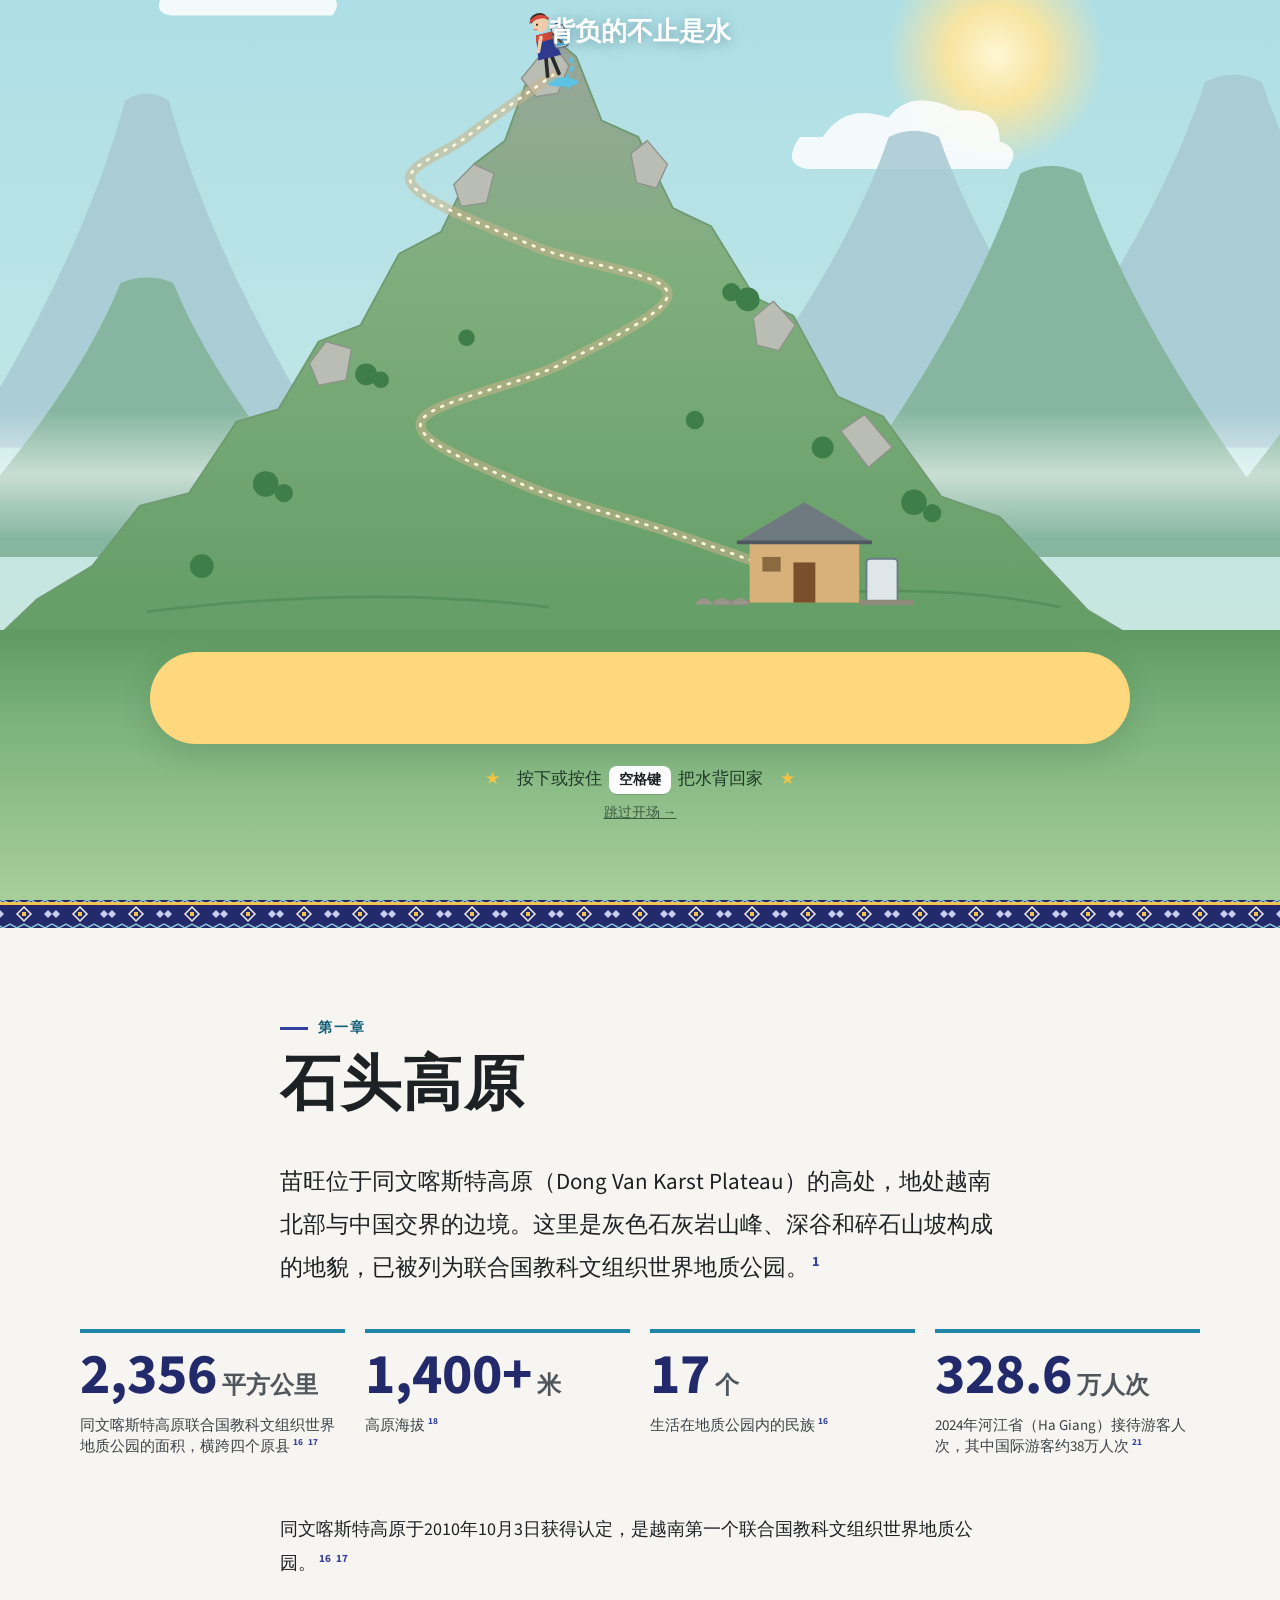
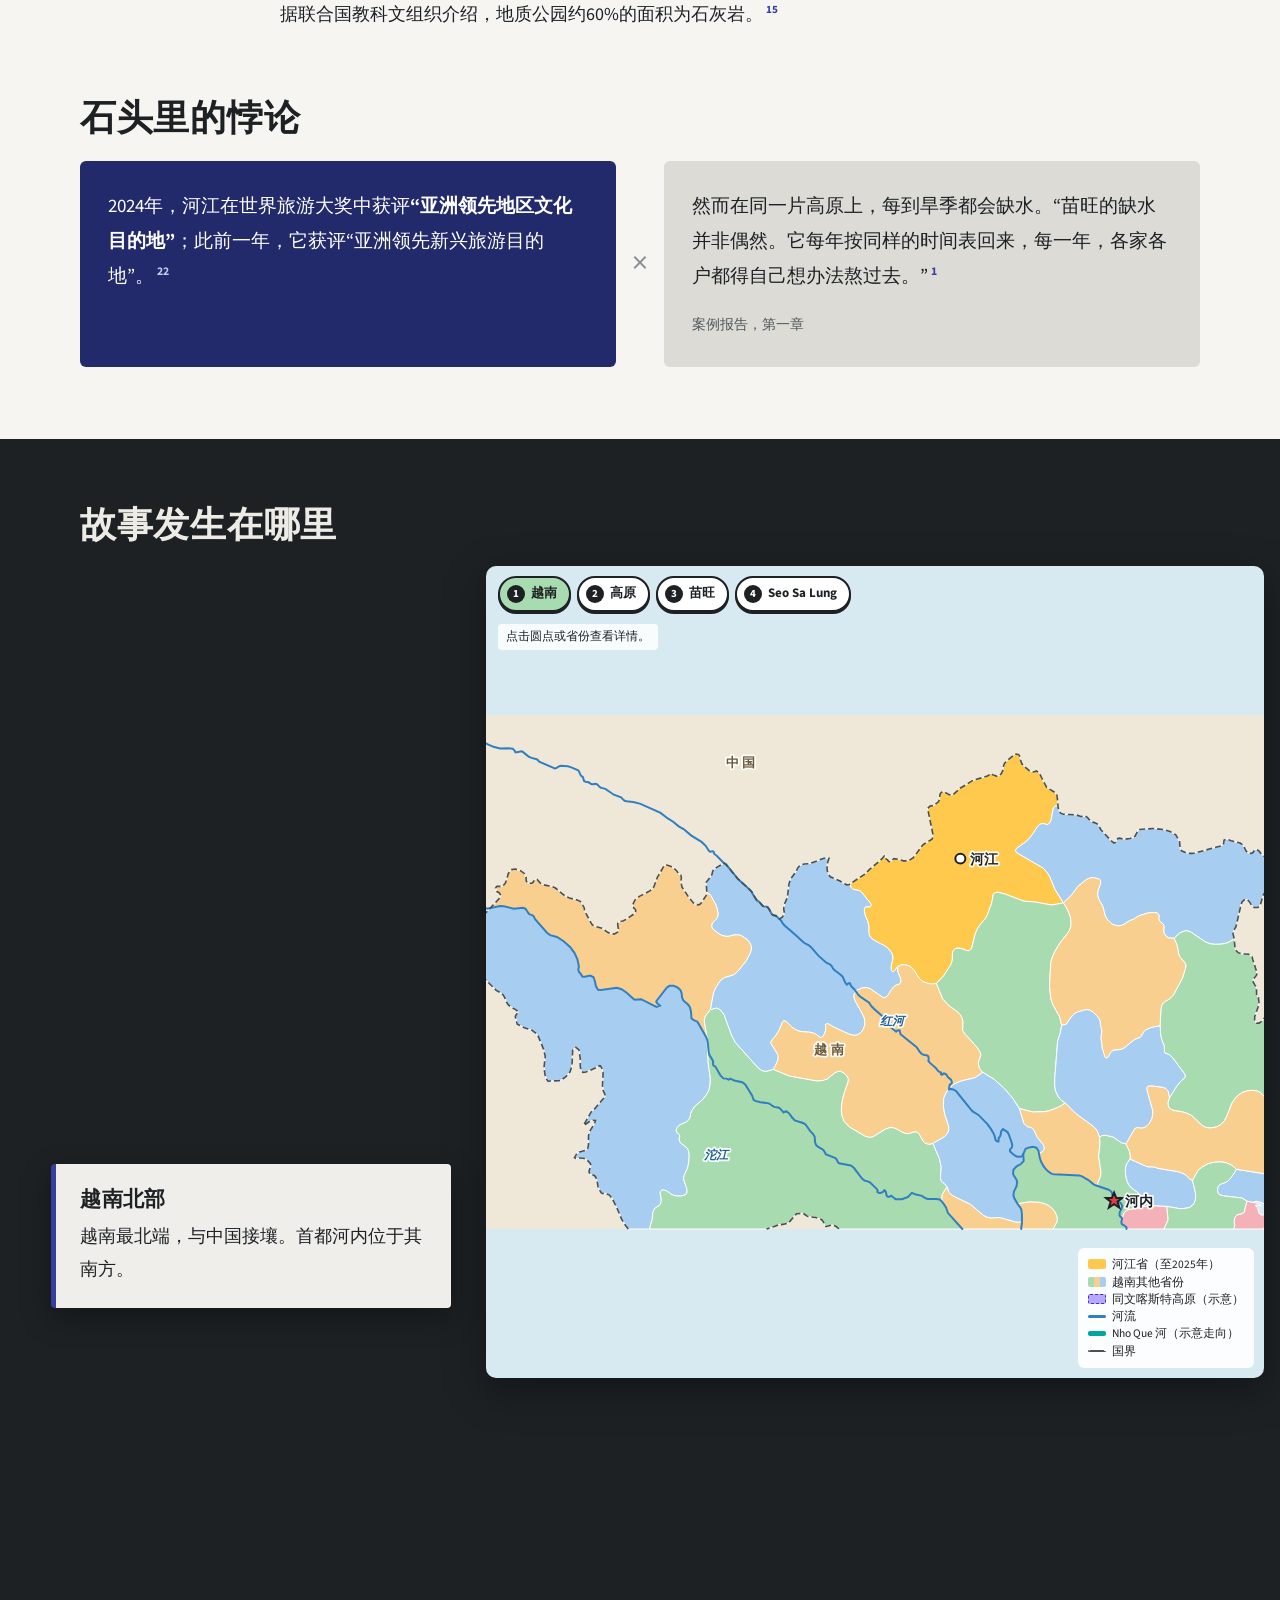
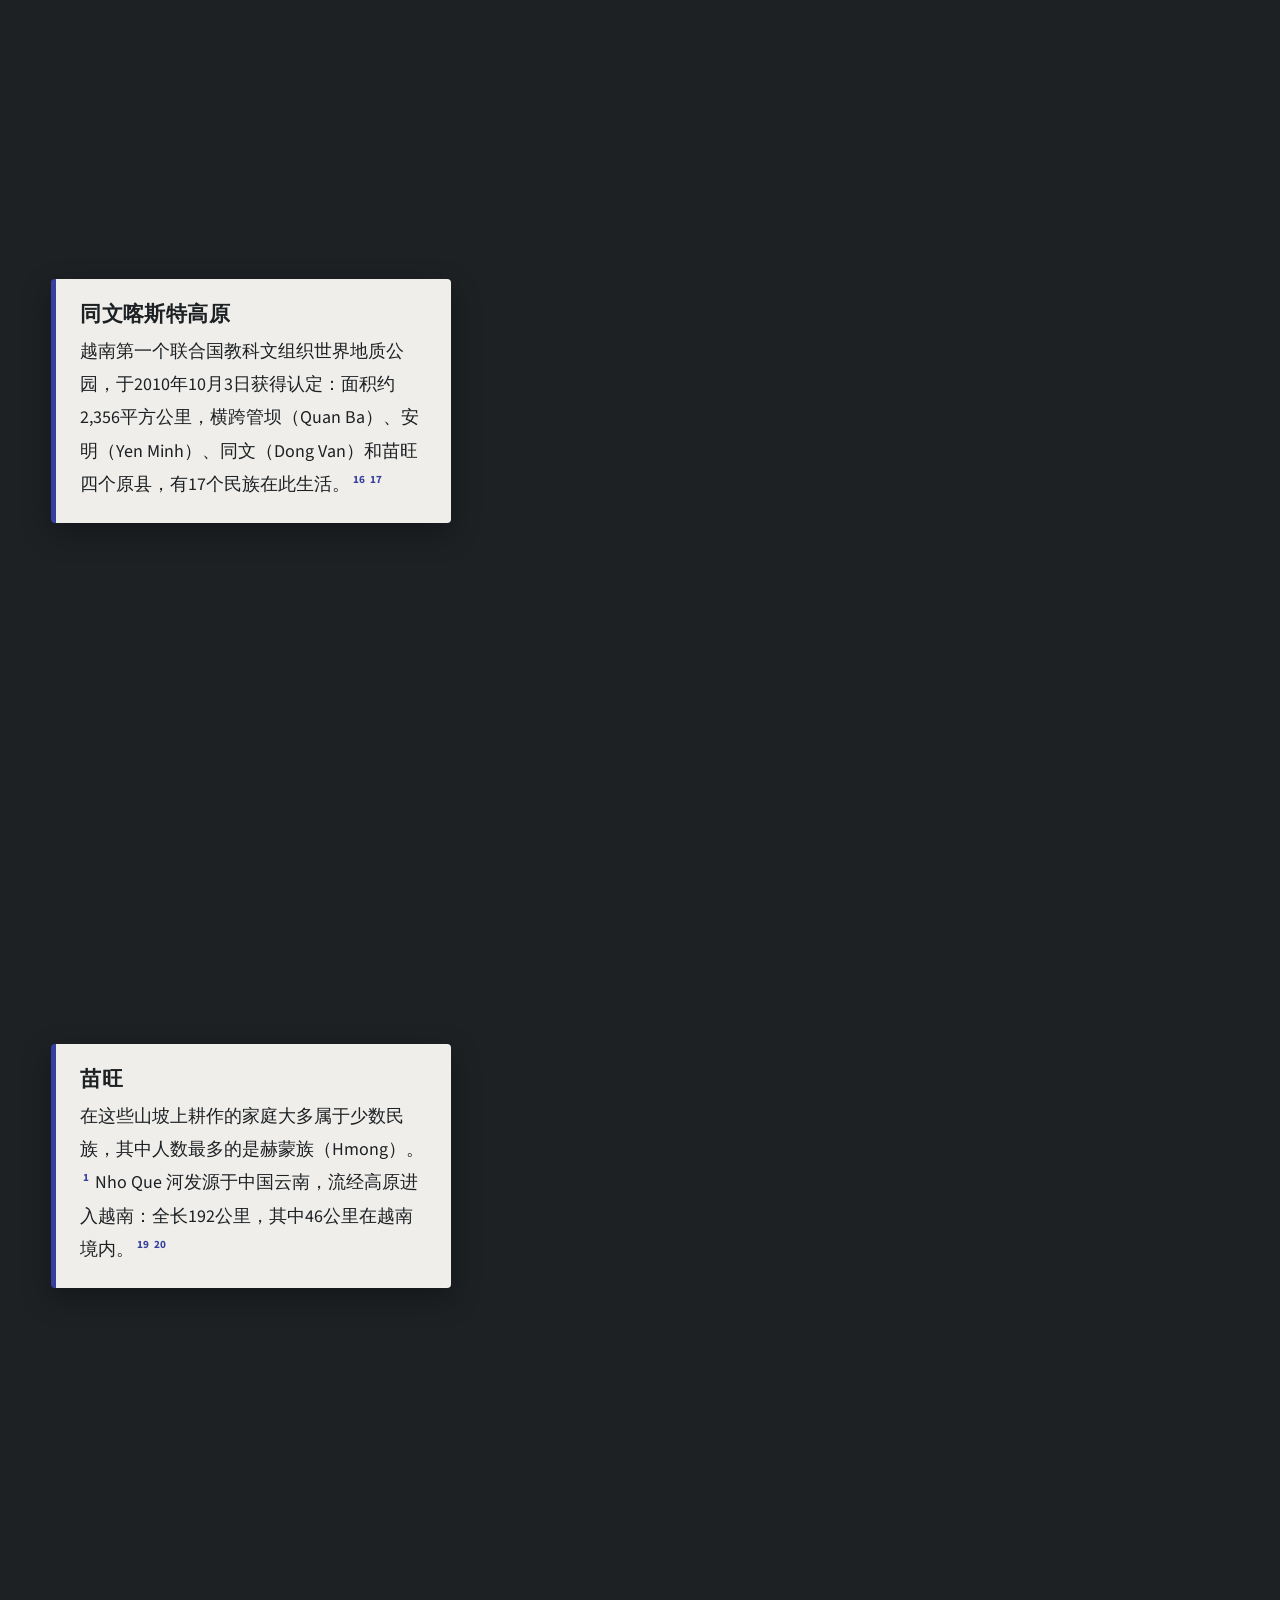
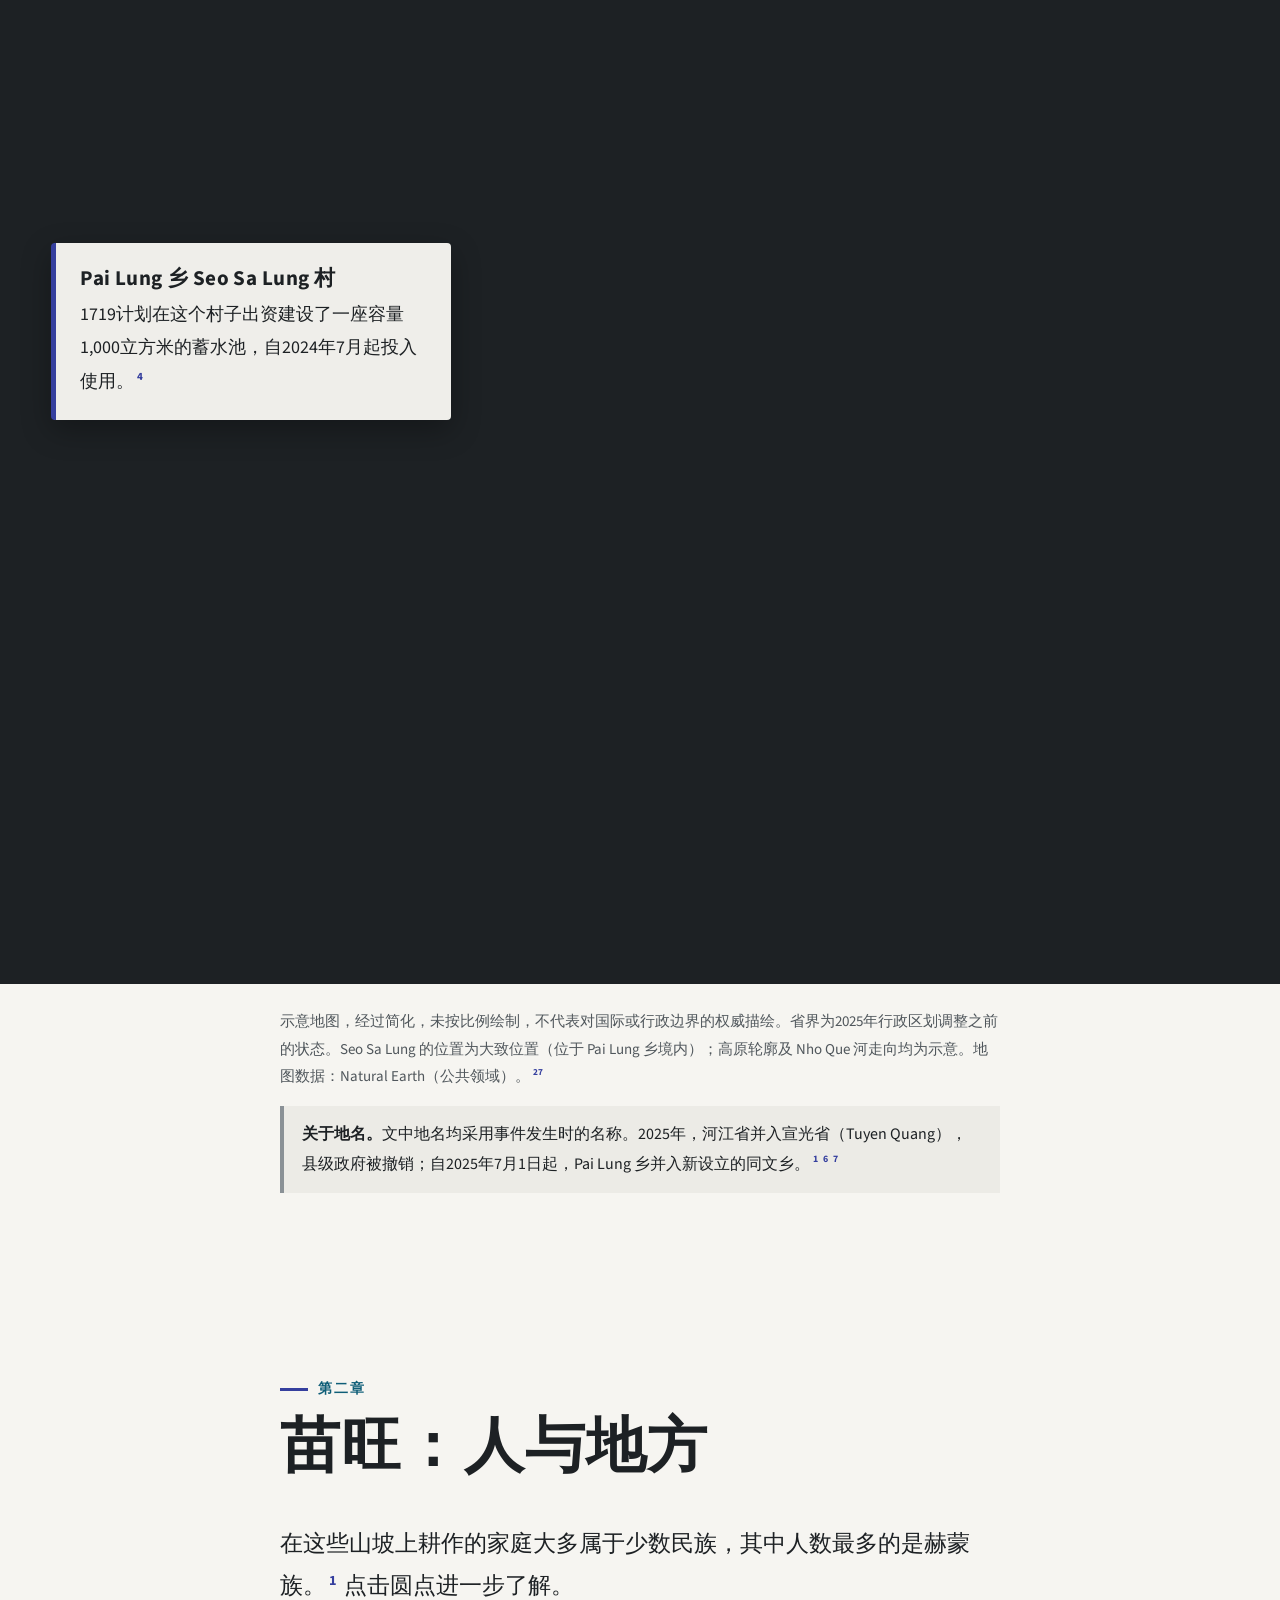
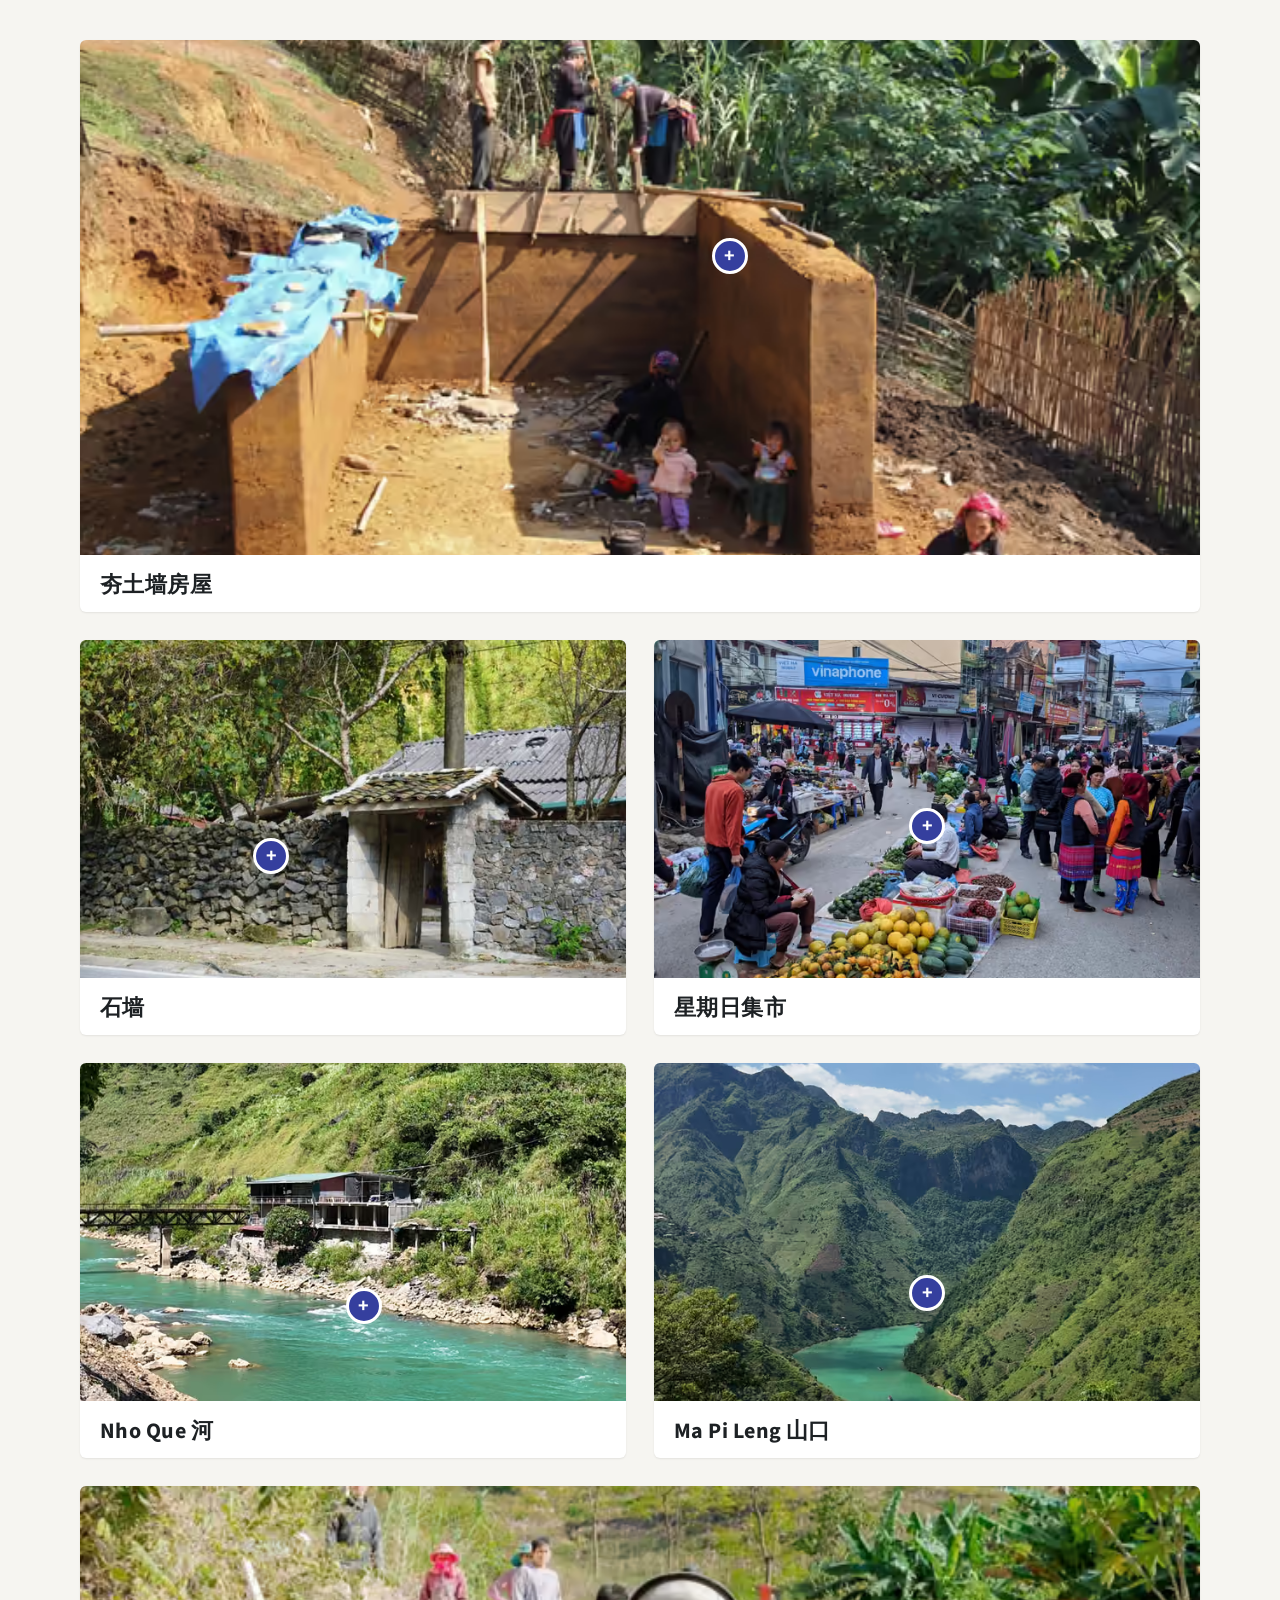
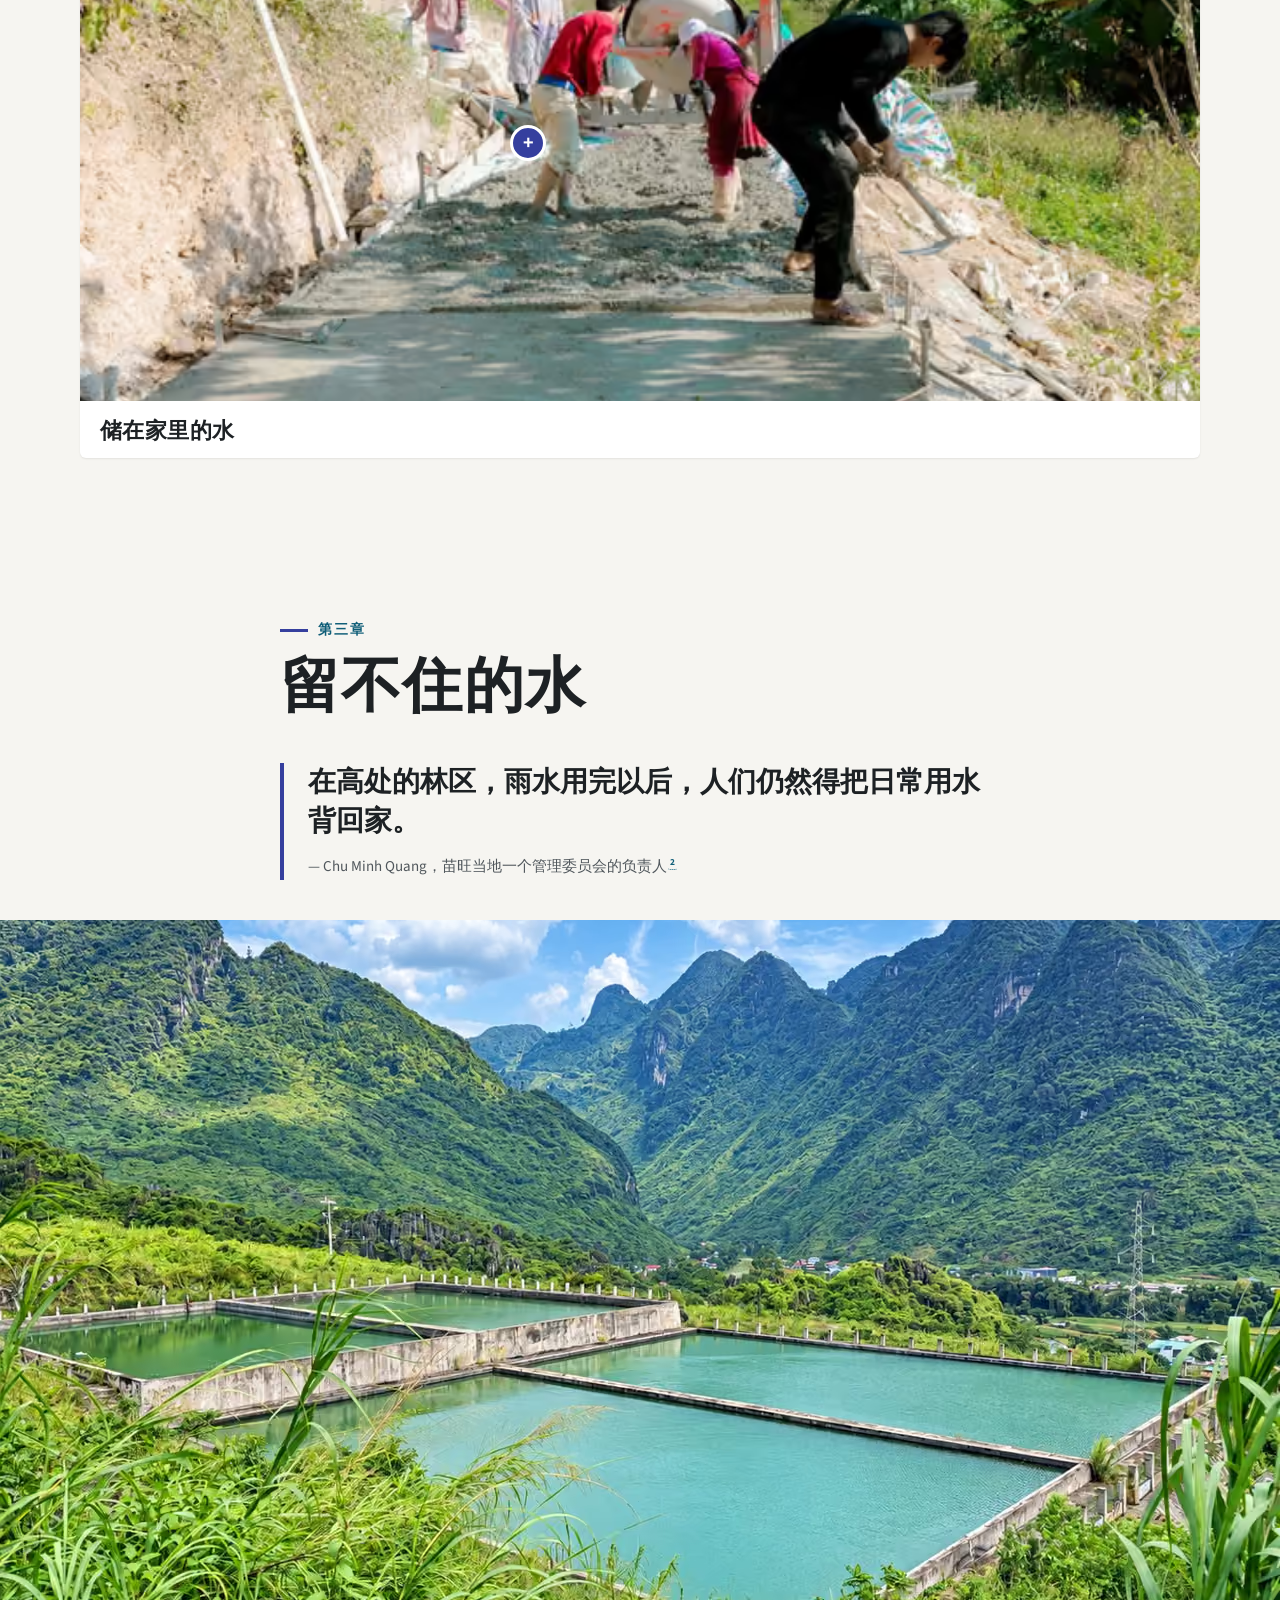
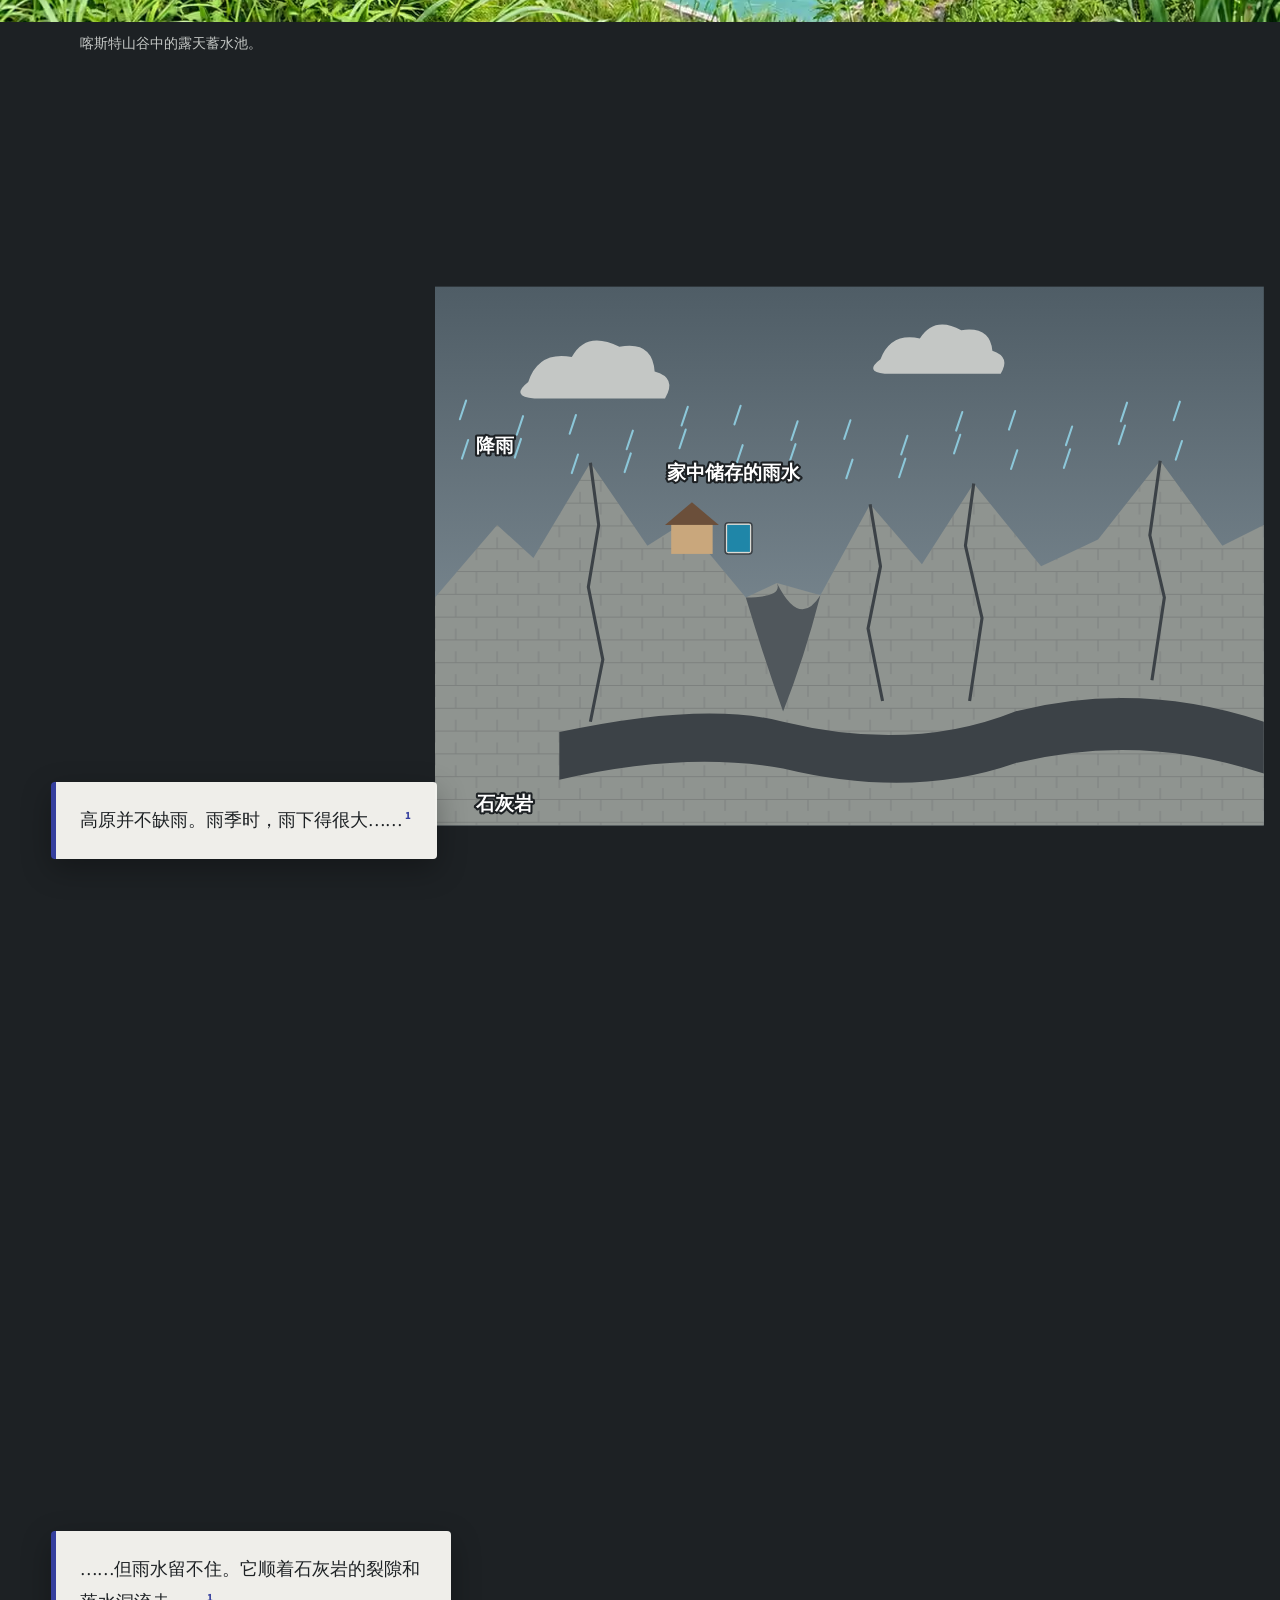
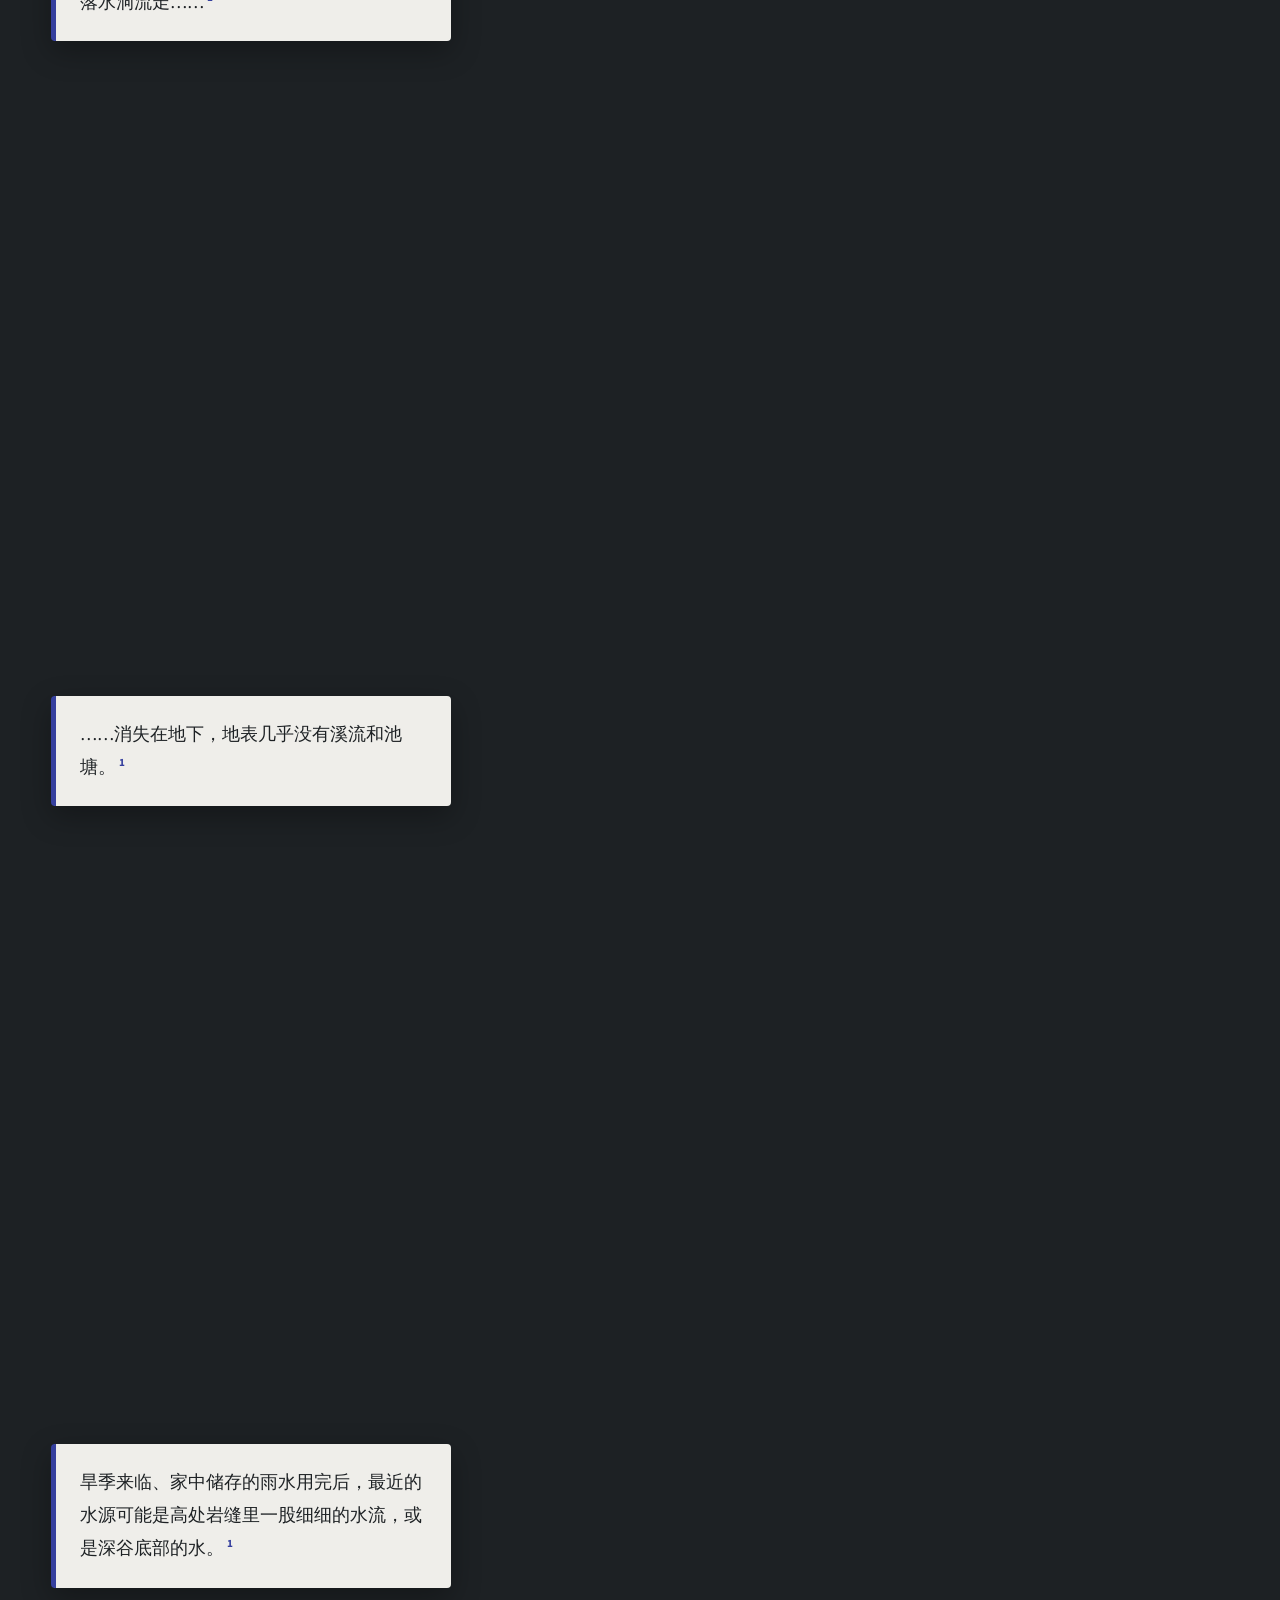
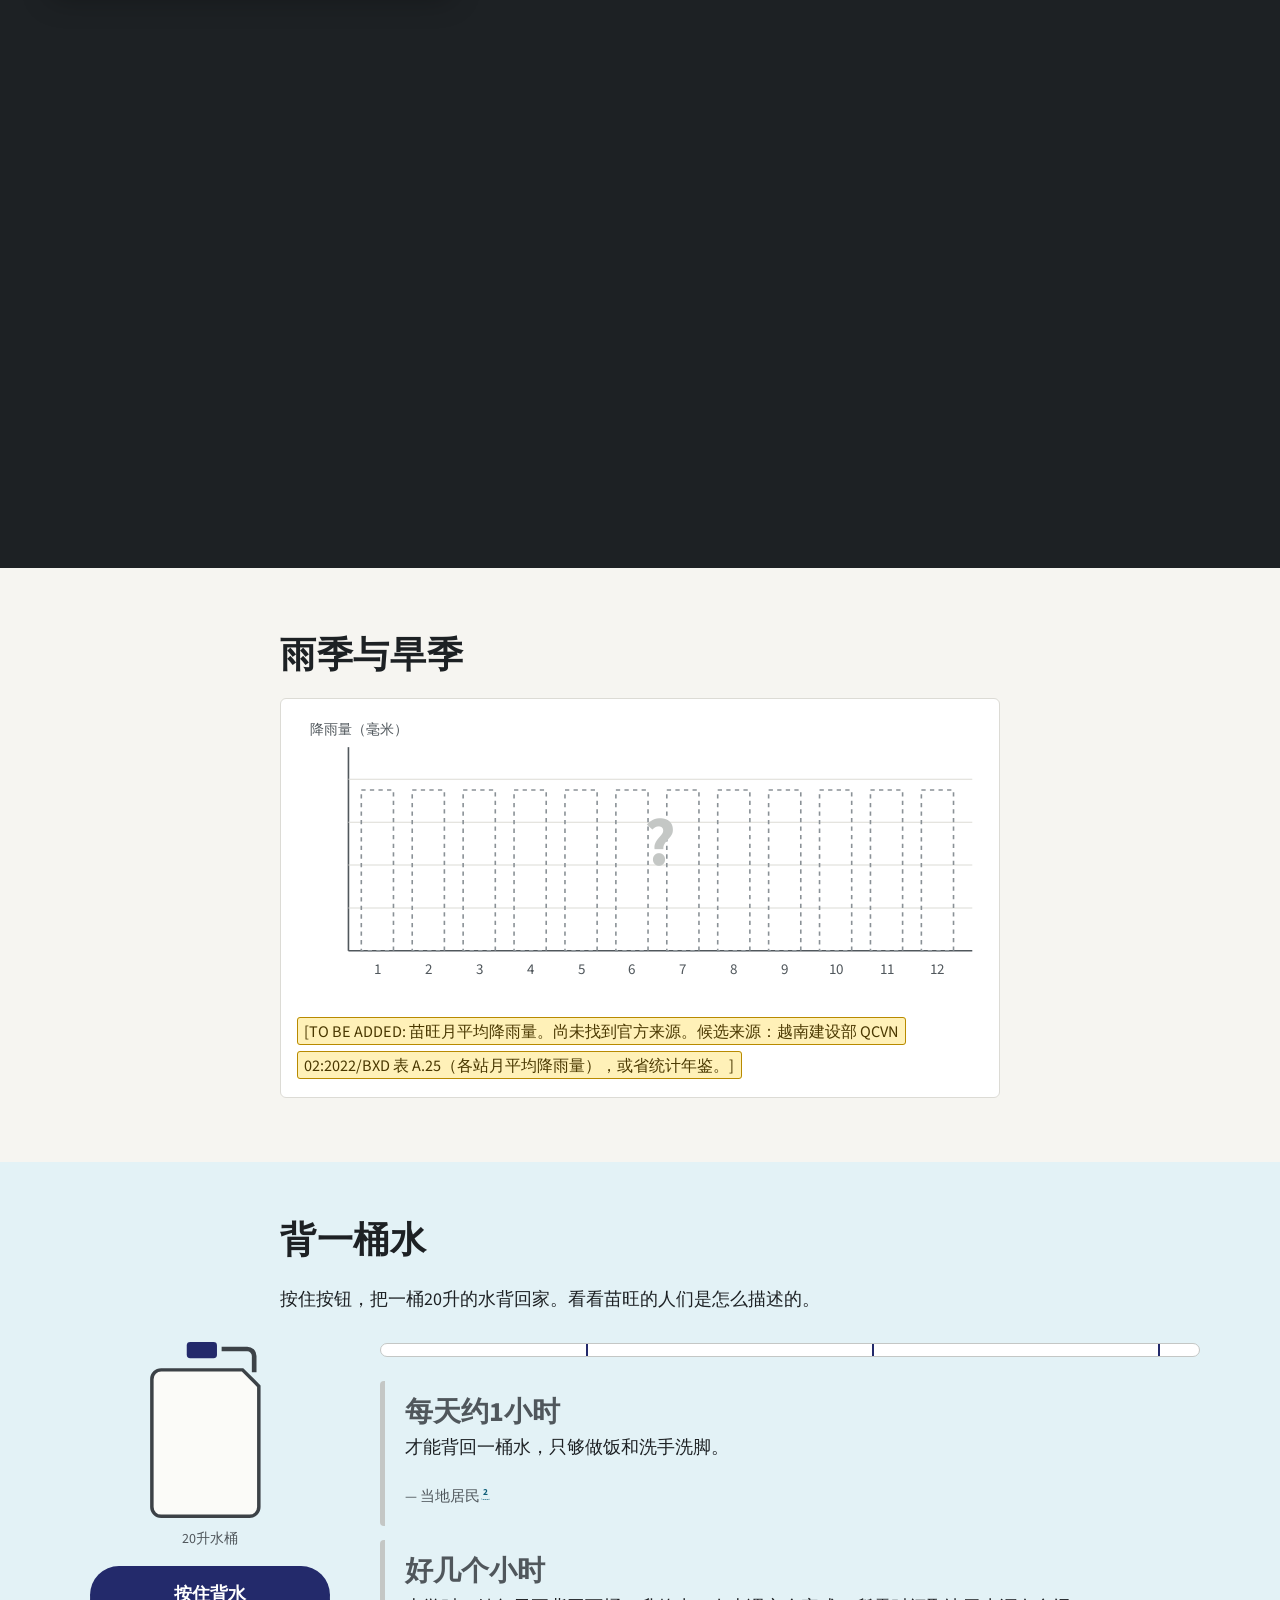
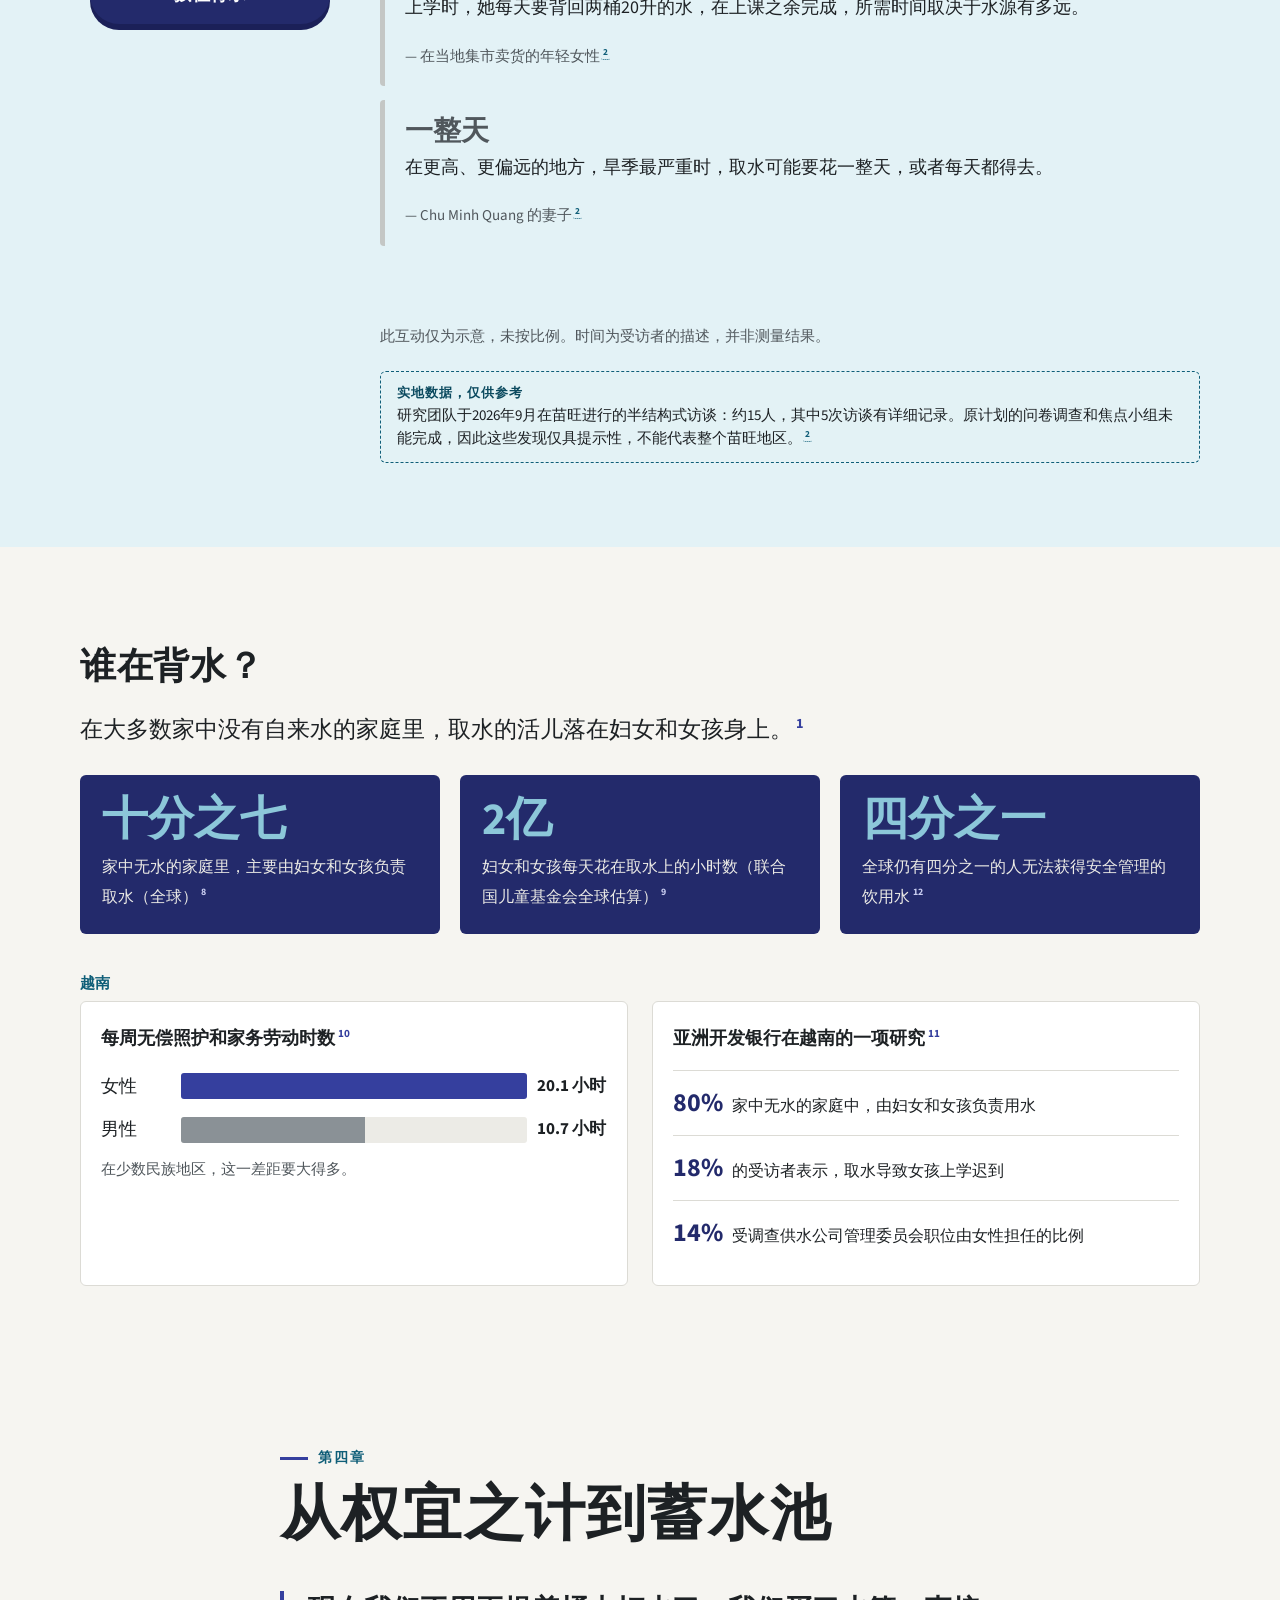
==== zh/index.html @ 1429e77d "Publish MainSTREAMing Carrying More Than Water site Co-Authored-By: Claude Opus 5.5 <noreply@anthrop" ====
<!DOCTYPE html><html lang="zh-Hans" class="no-js" data-lang="zh"> <head><meta charset="utf-8"><meta name="viewport" content="width=device-width, initial-scale=1"><meta http-equiv="X-UA-Compatible" content="IE=edge"><meta name="renderer" content="webkit"><meta name="format-detection" content="telephone=no"><title>MainSTREAMing Carrying More Than Water｜背负的不止是水</title><meta name="description" content="清华大学全球可持续发展目标案例大赛2026参赛视觉故事：越南同文喀斯特高原上的水、性别与“成功”的衡量标准。"><meta property="og:title" content="MainSTREAMing Carrying More Than Water｜背负的不止是水"><meta property="og:description" content="清华大学全球可持续发展目标案例大赛2026参赛视觉故事：越南同文喀斯特高原上的水、性别与“成功”的衡量标准。"><meta name="theme-color" content="#1d2124"><link rel="icon" href="../favicon.svg" type="image/svg+xml"><link rel="alternate" hreflang="en" href="../en/"><link rel="alternate" hreflang="zh-Hans" href="../zh/"><link rel="preload" href="../fonts/source-serif-4-latin-600-normal.woff2" as="font" type="font/woff2" crossorigin><link rel="stylesheet" href="../css/site.css"><script>document.documentElement.className = document.documentElement.className.replace('no-js', 'js');</script></head> <body>  <div class="intro" id="intro" role="dialog" aria-label="开场"> <svg class="intro-scene" id="intro-scene" viewBox="900 100 700 720" preserveAspectRatio="xMidYMid meet" aria-hidden="true"> <defs> <linearGradient id="in-sky" x1="0" y1="0" x2="0" y2="1"> <stop offset="0" stop-color="#7cc8e3"></stop><stop offset=".55" stop-color="#bfe6e6"></stop><stop offset="1" stop-color="#f6e7b8"></stop> </linearGradient> <linearGradient id="in-main" x1="0" y1="0" x2="0" y2="1"> <stop offset="0" stop-color="#9aa69c"></stop><stop offset=".35" stop-color="#7fae7d"></stop><stop offset="1" stop-color="#5f9a62"></stop> </linearGradient> <linearGradient id="in-mist" x1="0" y1="0" x2="0" y2="1"><stop offset="0" stop-color="#ffffff" stop-opacity="0"></stop><stop offset=".5" stop-color="#ffffff" stop-opacity=".55"></stop><stop offset="1" stop-color="#ffffff" stop-opacity="0"></stop></linearGradient> <radialGradient id="in-sun"><stop offset="0" stop-color="#fff7d6"></stop><stop offset=".45" stop-color="#ffe59a" stop-opacity=".9"></stop><stop offset="1" stop-color="#ffe59a" stop-opacity="0"></stop></radialGradient> </defs> <rect x="-1200" y="-1200" width="4800" height="3300" fill="url(#in-sky)"></rect> <circle cx="1690" cy="210" r="120" fill="url(#in-sun)"></circle> <g class="in-clouds"> <path class="in-cloud c1" d="M300 200 q30-45 85-25 q30-40 90-10 q55-5 55 40 q30 10 10 35 h-260 q-35-5-10-40z"></path> <path class="in-cloud c2" d="M1500 300 q25-38 72-21 q25-34 76-8 q46-4 46 34 q25 8 8 30 h-218 q-30-4-9-35z"></path> <path class="in-cloud c3" d="M800 140 q20-30 58-17 q20-27 61-7 q37-3 37 27 q20 7 7 24 h-176 q-24-3-7-27z"></path> </g> <path d="M-560 640 Q-391 475 -331.2 340 Q-300 328 -268.8 340 Q-209 475 -40 640 Z M-140 640 Q3 442 53.6 280 Q80 265.59999999999997 106.4 280 Q157 442 300 640 Z M180 640 Q336 475 391.2 340 Q420 328 448.8 340 Q504 475 660 640 Z M560 640 Q690 431 736 260 Q760 244.8 784 260 Q830 431 960 640 Z M1370 640 Q1519.5 453 1572.4 300 Q1600 286.4 1627.6 300 Q1680.5 453 1830 640 Z M1690 640 Q1859 420 1918.8 240 Q1950 224 1981.2 240 Q2041 420 2210 640 Z M2080 640 Q2223 464 2273.6 320 Q2300 307.2 2326.4 320 Q2377 464 2520 640 Z M2440 640 Q2609 442 2668.8 280 Q2700 265.59999999999997 2731.2 280 Q2791 442 2960 640 Z" fill="#a9c9d3" opacity=".85"></path> <path d="M-420 760 Q-225 562 -156 400 Q-120 385.59999999999997 -84 400 Q-15 562 180 760 Z M70 760 Q239 529 298.8 340 Q330 323.2 361.2 340 Q421 529 590 760 Z M520 760 Q676 595 731.2 460 Q760 448 788.8 460 Q844 595 1000 760 Z M1470 760 Q1652 529 1716.4 340 Q1750 323.2 1783.6 340 Q1848 529 2030 760 Z M1890 760 Q2059 573 2118.8 420 Q2150 406.4 2181.2 420 Q2241 573 2410 760 Z M2300 760 Q2495 551 2564 380 Q2600 364.8 2636 380 Q2705 551 2900 760 Z" fill="#86b6a0"></path> <rect x="-1200" y="880" width="4800" height="1400" fill="#5f9a62"></rect> <!-- main mountain with the spring near its summit --> <rect x="-1200" y="600" width="4800" height="140" fill="url(#in-mist)"></rect> <path d="M520 920 L640 806 L700 770 L752 704 L806 690 L858 612 L904 598 L948 524 L994 506 L1036 428 L1082 404 L1118 330 L1152 304 L1182 222 L1206 192 L1230 212 L1258 282 L1298 300 L1336 378 L1378 398 L1426 476 L1468 496 L1516 584 L1566 606 L1630 694 L1694 716 L1790 818 L1960 920 Z" fill="url(#in-main)" stroke="#6f9a72" stroke-width="2" stroke-linejoin="round"></path> <g class="in-outcrops"> <path d="M1170 236 L1188 214 L1206 200 L1222 222 L1210 252 L1186 256 Z"></path> <path d="M1096 352 L1118 330 L1140 340 L1132 372 L1104 376 Z"></path> <path d="M1290 318 L1308 304 L1330 330 L1318 356 L1296 350 Z"></path> <path d="M938 548 L956 524 L984 532 L978 566 L948 572 Z"></path> <path d="M1424 498 L1446 480 L1470 506 L1452 534 L1428 528 Z"></path> <path d="M1520 622 L1546 604 L1576 640 L1550 662 Z"></path> </g> <g class="in-trees"> <circle cx="1000" cy="560" r="12"></circle><circle cx="1016" cy="566" r="9"></circle><circle cx="1400" cy="470" r="10"></circle><circle cx="1418" cy="478" r="13"></circle> <circle cx="890" cy="680" r="14"></circle><circle cx="910" cy="690" r="10"></circle><circle cx="1500" cy="640" r="12"></circle><circle cx="1600" cy="700" r="14"></circle> <circle cx="1620" cy="712" r="10"></circle><circle cx="820" cy="770" r="13"></circle><circle cx="1110" cy="520" r="9"></circle><circle cx="1360" cy="610" r="10"></circle> </g> <!-- terraces and stone walls --> <path d="M760 820 Q1000 790 1200 815 M820 860 Q1060 830 1290 852 M1500 800 Q1640 790 1760 815" class="in-terrace"></path> <!-- spring --> <path class="in-spring" d="M1224 214 q4 10 -2 18 q-5 7 0 14"></path> <ellipse cx="1214" cy="240" rx="18" ry="5" fill="#5cc3e6"></ellipse> <!-- trail --> <path d="M1205 232 C1189.2 243.3 1135.8 280.0 1110 300 C1084.2 320.0 1037.5 332.0 1050 352 C1062.5 372.0 1138.3 400.3 1185 420 C1231.7 439.7 1325.0 448.7 1330 470 C1335.0 491.3 1260.0 524.3 1215 548 C1170.0 571.7 1067.5 590.0 1060 612 C1052.5 634.0 1125.0 660.0 1170 680 C1215.0 700.0 1285.0 717.0 1330 732 C1375.0 747.0 1421.7 763.7 1440 770" class="in-trail-bed"></path> <path d="M1205 232 C1189.2 243.3 1135.8 280.0 1110 300 C1084.2 320.0 1037.5 332.0 1050 352 C1062.5 372.0 1138.3 400.3 1185 420 C1231.7 439.7 1325.0 448.7 1330 470 C1335.0 491.3 1260.0 524.3 1215 548 C1170.0 571.7 1067.5 590.0 1060 612 C1052.5 634.0 1125.0 660.0 1170 680 C1215.0 700.0 1285.0 717.0 1330 732 C1375.0 747.0 1421.7 763.7 1440 770" class="in-trail" id="intro-trail"></path> <path d="M1205 232 C1189.2 243.3 1135.8 280.0 1110 300 C1084.2 320.0 1037.5 332.0 1050 352 C1062.5 372.0 1138.3 400.3 1185 420 C1231.7 439.7 1325.0 448.7 1330 470 C1335.0 491.3 1260.0 524.3 1215 548 C1170.0 571.7 1067.5 590.0 1060 612 C1052.5 634.0 1125.0 660.0 1170 680 C1215.0 700.0 1285.0 717.0 1330 732 C1375.0 747.0 1421.7 763.7 1440 770" class="in-trail-done" id="intro-trail-done"></path> <!-- house: rammed-earth walls, tiled roof, rain tank --> <g transform="translate(1420 700)"> <rect x="0" y="40" width="120" height="70" fill="#d7b07a"></rect> <path d="M-14 44 L60 0 L134 44 Z" fill="#6f7a80"></path> <path d="M-14 44 L134 44" stroke="#4f585e" stroke-width="4"></path> <rect x="48" y="66" width="24" height="44" fill="#7a4f2b"></rect> <rect class="in-window" x="14" y="60" width="20" height="16" fill="#8a6a3e"></rect> <rect x="128" y="62" width="34" height="48" rx="4" fill="#dfe6ea" stroke="#6c7a86" stroke-width="2"></rect> <rect class="in-tank-water" x="131" y="106" width="28" height="0" fill="#3aa3d6"></rect> <path d="M-40 110 h40 M120 110 h60" stroke="#8f8a7a" stroke-width="6"></path> <path d="M-60 112 q10-14 20 0 q10-14 20 0 q10-14 20 0" fill="#9a958a"></path> </g> <!-- the walker --> <g id="intro-walker" class="in-walker"> <g class="in-flip"><g class="in-body"> <path class="w-leg wl1" d="M-4 -26 L-8 0"></path> <path class="w-leg wl2" d="M4 -26 L8 0"></path> <path d="M-12 -58 h22 l5 34 h-32 z" fill="#2f3b8f"></path> <path d="M-12 -58 h22 l2 10 h-26 z" fill="#d9483b"></path> <rect x="-30" y="-64" width="18" height="30" rx="4" fill="#eef2f4" stroke="#6c7a86" stroke-width="2"></rect> <rect x="-26" y="-68" width="7" height="5" rx="1" fill="#353f9e"></rect> <path class="w-water" d="M-28 -50 h14 v14 h-14 z" fill="#3aa3d6" opacity=".8"></path> <path d="M-12 -56 L-22 -40" stroke="#7b4a26" stroke-width="3"></path> <path class="w-arm" d="M4 -54 L12 -36"></path> <circle cx="0" cy="-72" r="11" fill="#f2cfae"></circle> <path d="M-12 -74 q2 -14 14 -13 q12 1 11 12 q-6 -5 -13 -5 q-7 0 -12 6z" fill="#3b2a24"></path> <path d="M-13 -78 q12 -12 26 -2 l2 4 q-14 -6 -28 0z" fill="#d9483b"></path> <circle cx="5" cy="-72" r="1.5" fill="#2a2a2a"></circle> <path d="M6 -66 q3 1 5 -1" stroke="#c4705a" stroke-width="1.4" fill="none"></path> </g></g> </g> </svg> <p class="intro-logo">背负的不止是水</p> <div class="intro-ui"> <div class="intro-bar" id="intro-bar"> <p class="intro-quote" lang="zh-Hans"> <span class="iq">缺</span><span class="iq">水</span><span class="iq">从</span><span class="iq">来</span><span class="iq">不</span><span class="iq">只</span><span class="iq">是</span><span class="iq hl">没</span><span class="iq hl">有</span><span class="iq hl">水</span><span class="iq">。</span><span class="iq">它</span><span class="iq">还</span><span class="iq">关</span><span class="iq">乎</span><span class="iq hl">谁</span><span class="iq hl">去</span><span class="iq hl">取</span><span class="iq hl">水</span><span class="iq">、</span><span class="iq">储</span><span class="iq">存</span><span class="iq">多</span><span class="iq">少</span><span class="iq">，</span><span class="iq">以</span><span class="iq">及</span><span class="iq">水</span><span class="iq">不</span><span class="iq">够</span><span class="iq">时</span><span class="iq hl">先</span><span class="iq hl">用</span><span class="iq hl">在</span><span class="iq hl">哪</span><span class="iq hl">里</span><span class="iq">。</span> </p> <span class="intro-src">— 改写自案例报告</span> </div> <p class="intro-hint" id="intro-hint"> <span class="hs">★</span> <span class="kb-only st-hold">按下或按住 <kbd>空格键</kbd> 把水背回家</span> <span class="kb-only st-ready">你已经准备好了：按下 <kbd>空格键</kbd> 进入</span> <span class="touch-only st-hold">点按或按住屏幕任意位置，把水背回家</span> <span class="touch-only st-ready">你已经准备好了：点按进入</span> <span class="hs">★</span> </p> <button type="button" class="intro-skip" id="intro-skip">跳过开场 →</button> </div> </div> <a class="skip" href="#main">跳到正文</a> <header class="site-header" id="top"> <a class="brand" href="#plateau">MainSTREAMing Carrying More Than Water</a> <nav class="progress-nav" aria-label="章节"> <ol> <li><a href="#plateau" data-nav="plateau"><span class="n">1</span><span class="l">高原</span></a></li><li><a href="#village" data-nav="village"><span class="n">2</span><span class="l">村庄</span></a></li><li><a href="#water" data-nav="water"><span class="n">3</span><span class="l">水</span></a></li><li><a href="#reservoir" data-nav="reservoir"><span class="n">4</span><span class="l">蓄水池</span></a></li><li><a href="#question" data-nav="question"><span class="n">5</span><span class="l">问题</span></a></li> </ol> </nav> <a class="lang-switch" id="lang-switch" href="../en/" hreflang="en" lang="en" aria-label="切换为英文"> <span class="full">English</span><span class="short">EN</span> </a> <div class="progress-bar" aria-hidden="true"><span id="progress-fill"></span></div> </header> <noscript><p class="noscript">本页的互动部分需要 JavaScript。没有它，所有文字和数据仍可正常阅读。</p></noscript> <main id="main">  <section id="plateau" class="chapter ch-plateau" data-anchor> <div class="hero"> <picture class="img-slot hero-img" data-slot="plateau/hero" data-alt="身着苗族服饰的妇女和女孩背着大型不锈钢水箱，沿石子山路向上攀行。" data-need="苗旺附近同文喀斯特高原的全景照片（团队拍摄，仅风景，宽度至少2400像素）。"> <source type="image/avif" srcset="../images/plateau/_gen/hero-640.avif 640w, ../images/plateau/_gen/hero-1280.avif 1280w, ../images/plateau/_gen/hero-1920.avif 1920w" sizes="100vw"> <source type="image/webp" srcset="../images/plateau/_gen/hero-640.webp 640w, ../images/plateau/_gen/hero-1280.webp 1280w, ../images/plateau/_gen/hero-1920.webp 1920w" sizes="100vw"> <img src="../images/plateau/_gen/hero-1280.jpg" alt="身着苗族服饰的妇女和女孩背着大型不锈钢水箱，沿石子山路向上攀行。" width="1280" height="606" loading="eager" decoding="async"> </picture> <div class="hero-shade" aria-hidden="true"></div> <div class="hero-text"> <p class="kicker">清华大学全球可持续发展目标案例大赛 2026 · SDG 6 × SDG 5</p> <h1>背负的不止是水</h1> <p class="subtitle">以性别回应型评估重新审视农村供水投资的成效 —— 越南苗旺（Meo Vac）案例研究</p> <p class="byline"><span class="by-label">作者</span> Nguyen Tra My · Tran Chuc Linh · Trinh Ho Ha An <span class="by-aff">– 越南外贸大学（Foreign Trade University）</span></p> <p class="hook">在一片雨水会直接渗入岩石的高原上，一座蓄水池把水引到了村子中央。它被记为一项成功。这是一个关于它改变了什么、以及统计数字遗漏了什么的故事。</p> <a class="scroll-cue" href="#plateau-intro">向下滚动开始阅读 <span aria-hidden="true">↓</span></a> </div> </div> <div class="motif" aria-hidden="true"></div> <div class="wrap narrow" id="plateau-intro" data-anchor> <p class="chapter-no">第一章</p> <h2>石头高原</h2> <p class="lead reveal">苗旺位于同文喀斯特高原（Dong Van Karst Plateau）的高处，地处越南北部与中国交界的边境。这里是灰色石灰岩山峰、深谷和碎石山坡构成的地貌，已被列为联合国教科文组织世界地质公园。<sup class="cite"><a href="#src-report" title="Nguyen, T. M., Tran, C. L., &amp; Trinh, H. H. A. (2026). Carrying more than water: Rethinking the success of r…" aria-label="来源 1">1</a></sup></p> </div> <div class="wrap stats" data-anchor id="plateau-stats"> <div class="stat reveal"> <p class="stat-value"><span data-count="2356" data-decimals="0">2,356</span><span class="unit"> 平方公里</span></p> <p class="stat-label">同文喀斯特高原联合国教科文组织世界地质公园的面积，横跨四个原县<sup class="cite"><a href="#src-nbca_geopark" title="Viet Nam National Biodiversity Conservation Agency. (n.d.). Dong Van Karst Plateau UNESCO Global Geopark [W…" aria-label="来源 16">16</a></sup><sup class="cite"><a href="#src-bcp_geopark" title="Viet Nam Government Portal. (n.d.). A boost to tourism development in Dong Van Karst Plateau Geopark. Báo Đ…" aria-label="来源 17">17</a></sup></p> </div><div class="stat reveal"> <p class="stat-value"><span data-count="1400" data-decimals="0">1,400+</span><span class="unit"> 米</span></p> <p class="stat-label">高原海拔<sup class="cite"><a href="#src-tuoitre_plateau" title="Tuoi Tre News. (n.d.). Exploring world of wonders in Vietnam’s Dong Van Karst Plateau." aria-label="来源 18">18</a></sup></p> </div><div class="stat reveal"> <p class="stat-value"><span data-count="17" data-decimals="0">17</span><span class="unit"> 个</span></p> <p class="stat-label">生活在地质公园内的民族<sup class="cite"><a href="#src-nbca_geopark" title="Viet Nam National Biodiversity Conservation Agency. (n.d.). Dong Van Karst Plateau UNESCO Global Geopark [W…" aria-label="来源 16">16</a></sup></p> </div><div class="stat reveal"> <p class="stat-value"><span data-count="328.6" data-decimals="1">328.6</span><span class="unit"> 万人次</span></p> <p class="stat-label">2024年河江省（Ha Giang）接待游客人次，其中国际游客约38万人次<sup class="cite"><a href="#src-tttc_tourism" title="Thị trường Tài chính Tiền tệ. (n.d.). Hà Giang hướng đến phát triển du lịch bền vững [Ha Giang towards sust…" aria-label="来源 21">21</a></sup></p> </div> </div> <div class="wrap narrow"> <p class="reveal">同文喀斯特高原于2010年10月3日获得认定，是越南第一个联合国教科文组织世界地质公园。<sup class="cite"><a href="#src-nbca_geopark" title="Viet Nam National Biodiversity Conservation Agency. (n.d.). Dong Van Karst Plateau UNESCO Global Geopark [W…" aria-label="来源 16">16</a></sup><sup class="cite"><a href="#src-bcp_geopark" title="Viet Nam Government Portal. (n.d.). A boost to tourism development in Dong Van Karst Plateau Geopark. Báo Đ…" aria-label="来源 17">17</a></sup></p> <p class="reveal">据联合国教科文组织介绍，地质公园约60%的面积为石灰岩。<sup class="cite"><a href="#src-unesco_geopark" title="UNESCO. (n.d.). Dong Van Karst Plateau UNESCO Global Geopark (Viet Nam) [Web page]. UNESCO Global Geoparks." aria-label="来源 15">15</a></sup></p> </div> <div class="wrap paradox" data-anchor id="plateau-paradox"> <h3 class="reveal">石头里的悖论</h3> <div class="paradox-grid"> <div class="paradox-card bright reveal"><p>2024年，河江在世界旅游大奖中获评<strong>“亚洲领先地区文化目的地”</strong>；此前一年，它获评“亚洲领先新兴旅游目的地”。<sup class="cite"><a href="#src-vneconomy_tourism" title="VnEconomy. (n.d.). Du lịch Hà Giang vươn lên tầm cao mới [Ha Giang tourism reaches new heights]." aria-label="来源 22">22</a></sup></p></div> <div class="paradox-vs" aria-hidden="true">×</div> <div class="paradox-card dry reveal"><p>然而在同一片高原上，每到旱季都会缺水。“苗旺的缺水并非偶然。它每年按同样的时间表回来，每一年，各家各户都得自己想办法熬过去。”<sup class="cite"><a href="#src-report" title="Nguyen, T. M., Tran, C. L., &amp; Trinh, H. H. A. (2026). Carrying more than water: Rethinking the success of r…" aria-label="来源 1">1</a></sup></p><p class="attrib">案例报告，第一章</p></div> </div> </div> <div class="scrolly map-scrolly dark" data-scrolly="map" id="plateau-map" data-anchor> <h3 class="wrap scrolly-heading">故事发生在哪里</h3> <div class="scrolly-figure" data-step="0"><div class="map-card"> <svg class="map-svg" viewBox="0 0 1000 651" data-steps="[[0,0,1000,651],[511.4,0,295,198],[625,24.8,159,111],[663.6,52,77,59]]" role="img" aria-label="越南北部地图，逐步放大至苗旺和 Seo Sa Lung" preserveAspectRatio="xMidYMid meet"> <defs> <clipPath id="hg-clip"><path d="M735.3,111.6L732.2,112.2L731.2,112.8L730.3,113.5L729.6,114.6L726.7,130.1L724.7,134L722.3,135.8L719.6,135.4L717,134.7L714.4,134.8L712,135.9L709.8,137.9L707.7,140.6L702.9,148.3L699.4,152.8L695.2,157.3L682.2,166.6L680.9,169.2L682.4,172L716.3,191.6L721.5,197.3L724.9,202.6L731.7,219.2L742.6,236.6L727.4,239.4L706.1,235.5L691.7,234.4L667.1,225.1L658.3,222.9L654.4,223.5L652.4,225.6L651,233.5L650,237.7L644.4,253L642,257L635.4,264.7L632.4,269.2L630.3,273.7L628.6,278.3L624.7,294.4L622.9,297.2L620.9,298.1L618.4,298L611.8,295.4L608.2,294.8L603.9,295.3L601.3,297.5L600,300.5L599.7,304L599.8,307.4L599.6,310.5L598.8,313.4L597.6,316.3L588.4,330.6L579.1,340.3L572.7,340.9L567.4,339.9L561.4,337.6L556.5,332.9L550.8,323.6L547.3,319.8L543.1,317.2L538.2,316.2L534.3,316.2L529.2,318.8L525.4,323.9L523.8,325L522.4,324.7L521.3,323.2L520.9,319.9L521.2,316.6L523.1,308.9L523,304.8L521.5,300.7L518.1,296.2L514.9,293.2L511.4,291L503.8,287.4L496,282.6L493.4,279.3L492.2,274.7L492.3,267.5L491.8,263.9L490.5,259.3L487.6,252.9L486.4,246.1L486.8,242.9L488.6,241.6L492.9,241.6L494.4,241.4L495.3,240.5L495.2,238.9L493.8,236.3L485.4,226L484,223.9L482.3,222.1L479.9,220.8L473,219.4L470.5,217.8L469.2,216.4L468.5,213.3L468.6,211.9L488.4,198.9L492.9,194.1L507.6,181.9L511.6,177.3L512.2,176.5L514.2,176.9L514.2,178.1L513.9,179.4L514.7,180.5L516,181.4L516.9,182.4L518,183.2L520.1,183.7L521.4,183.2L523.7,180.4L525,179.7L529.3,180.3L537,182.7L541.6,182.4L545.6,180.9L548.9,178.7L551.9,175.8L559.7,164.5L562.3,161.7L573.5,154.8L574.5,152.3L574.3,147.4L567.7,114.9L570.8,112.3L576.3,111.4L582.1,106.5L583.1,103.1L583.4,99.2L584.1,95.7L586.6,93.7L589.7,94L595.7,97.6L598.9,98L601.2,96.6L609.4,89L617.2,85L624.2,80L627.5,78.6L646,73.4L646.8,72.6L647.2,71.6L647.8,70.6L649,70.1L649.6,70.4L651.3,71.7L652,72L653.8,72.4L655.1,73.2L656.7,73.7L659.3,73.3L663.1,70.5L664.5,66.4L665.4,61.8L667.3,57L669.4,54.5L677.3,47.4L680.4,45.5L684.6,45.6L686.4,48.5L687.4,52.8L689.1,57.5L691.8,60.9L695.4,64L699,66.5L702.2,68L704.3,68.1L706.1,67.5L707.8,67.2L710.4,68.6L711.6,69.9L714.5,75.5L719.2,85.2L721.3,88L731.2,94.6L733.7,97.7L735.2,102.4Z"></path></clipPath> </defs> <rect x="-50" y="-50" width="1100" height="751" class="m-bg"></rect> <path d="M1005,380.2L1004.8,380.2L997.5,388.9L994.2,391.3L990.9,391.3L989.3,389.7L988.5,387.6L988.5,385.1L988.5,383.1L992.6,371.5L994.2,365.7L993.4,359.5L993.4,358.2L990.9,356.2L990.9,354.5L990.9,352.4L990.9,348.7L990.9,347L990.1,344.1L988.5,341.7L986.8,338.8L986,335.4L989.3,331.7L990.9,329.6L991.7,327.1L986,309.3L985.2,306L981.1,302.7L972.1,302.3L967.2,300.6L963.9,297.3L963.1,293.5L962.3,284.4L962.3,283.2L960.7,276.9L960.7,274.5L961.5,272L963.9,268.2L964.7,266.2L970.5,240.8L972.1,235.8L974.6,232.9L978.7,232.1L981.9,235.4L984.4,239.6L987.7,242.5L992.6,242.5L995.8,239.6L999.1,227.1L1001.6,223.3L1005,217.1L1005,380.2ZM1005,181.8L1003.2,178.8L996.7,173.4L994.2,170.1L992.6,168.8L990.1,168L988.5,168.8L986,172.2L984.4,173L979.5,172.6L977,169.2L975.4,165.5L972.9,161.7L969.7,159.7L958.2,156.7L954.9,155.5L951.7,154.7L949.2,155.9L948.4,161.3L945.1,163.4L912.4,172.2L908.3,173L903.4,173L899.3,171.7L894.4,169.7L892.7,166.7L891.9,157.6L887,149.2L879.7,144.7L870.7,142.2L858.4,140.9L840.4,142.2L838.7,143.4L834.6,150.9L832.2,152.6L828.1,153.8L821.6,154.7L819.1,154.7L815,153.4L812.6,153.8L811.7,155.1L810.9,157.2L809.3,158.8L807.6,159.7L803.6,156.3L790.5,142.2L788,137.2L785.6,134.7L782.3,133.4L779.8,132.6L777.4,131.3L773.3,126.7L770.8,125.1L765.1,125.5L758.6,123.4L742.2,122.6L738.9,121.3L736.5,117.6L735.6,113L735.6,111.7L734.8,102.5L734,97.5L732.4,95.9L731.6,94.6L720.9,87.9L719.3,85L714.4,75.4L711.9,70L710.3,68.7L707.8,67L706.2,67.5L704.6,68.3L702.1,67.9L698.8,66.6L695.6,64.1L691.5,60.8L689,57.4L687.4,52.8L686.6,48.7L684.9,45.7L680,45.3L677.6,47.4L669.4,54.5L666.9,57L665.3,61.6L664.5,66.6L662.8,70.4L659.6,73.3L657.1,73.7L655.5,73.3L653.8,72.5L652.2,72.1L651.4,71.6L649.7,70.4L648.9,70L648.1,70.8L647.3,71.6L646.5,72.5L645.6,73.3L627.6,78.7L624.4,80L617,85L609.6,89.2L601.5,96.7L599,97.9L595.7,97.5L590,94.2L586.7,93.8L584.3,95.9L583.5,99.2L583.5,103L581.8,106.7L576.1,111.3L571.2,112.1L567.9,115.1L574.5,147.2L574.5,152.2L573.6,154.7L562.2,161.7L559.7,164.7L551.6,175.9L549.1,178.8L545.8,180.9L541.7,182.6L536.8,182.6L529.5,180.5L524.6,179.7L523.7,180.5L521.3,183L520.5,183.8L518,183.4L517.2,182.6L516.4,181.3L514.7,180.5L513.9,179.2L513.9,178L513.9,176.7L512.3,176.3L511.5,177.2L507.4,181.7L492.6,194.2L488.6,198.8L468.9,211.7L467.3,212.9L464,213.4L459.9,211.7L455.8,208.8L442.7,203L440.3,199.6L438.6,194.6L438.6,189.6L439.5,184.2L441.1,179.2L434.6,179.2L415.7,186.3L409.2,186.7L405.9,187.6L402.6,189.6L401,191.7L398.6,196.7L396.9,198.8L392,205.5L389.6,212.1L387.9,227.1L387.1,230.8L383.8,238.3L383,242.1L383,245.8L383.8,249.5L383,252.4L380.6,255.4L377.3,257.4L374.8,255.4L373.2,253.3L369.1,252.4L367.5,251.2L364.2,245L362.6,242.5L360.9,241.6L357.6,241.2L356,240.8L351.1,235L349.5,234.2L347.8,232.5L342.9,225L342.1,222.9L339.6,220L324.1,205.9L308.6,187.2L306.1,185.5L296.3,191.3L293,193.4L291.4,196.3L290.6,200.1L288.1,203.8L283.2,210L283.2,212.1L284,222.5L284,224.6L283.2,227.1L275.8,237.9L273.4,239.1L269.3,238.7L266.8,236.7L261.1,230L252.1,216.3L251.3,212.9L250.5,208.4L251.3,204.2L250.5,200.9L247.2,198.8L245.6,195.9L243.1,193.4L240.6,191.3L237.4,189.6L232.5,188L229.2,188.4L220.2,204.2L216.1,215.4L214.5,217.9L211.2,220.9L197.3,228.3L191.6,232.9L188.3,240L189.1,242.1L192.4,245.4L192.4,248.3L191.6,249.9L180.1,257.8L176,259.9L172.7,260.3L169.5,262.8L169.5,266.2L170.3,269.9L169.5,274L165.4,276.5L161.3,276.5L156.4,274.5L149,269.1L140.8,267L136.7,264.9L135.1,262.4L126.9,247L126.1,242.5L123.6,238.3L121.2,234.6L116.3,232.5L107.3,230.4L102.4,228.3L89.3,217.5L84.4,215.4L75.4,213.8L71.3,212.1L69.6,210.9L66.4,207.1L65.6,206.3L63.1,206.7L61.5,208.4L60.6,210L59,211.3L53.3,211.3L51.6,208L51.6,203.8L49.2,198.8L44.3,195.1L37.7,193L32.8,193.8L28.7,198.8L26.3,207.5L24.6,211.7L21.4,215L18.9,215.4L16.5,215.4L14,215.4L12.4,217.5L13.2,220.4L14,222.1L16.5,223.3L18.1,225L18.9,227.1L18.9,227.5L17.3,230.8L-5,254.5L-5,-5L1005,-5Z" class="m-land m-cn"></path> <path d="M-5,332L-3.2,332.9L13.2,349.1L20.6,353.3L22.2,355.3L23.8,357.8L26.3,364L27.9,366.9L32,370.6L37.7,373.5L41.8,376.9L39.4,379.8L38.6,380.6L38.6,381.4L37.7,382.2L37.7,383.1L40.2,392.6L49.2,397.1L59,400.4L66.4,406.2L73.7,424L76.2,433.9L74.6,448.4L75.4,454.2L76.2,459.6L77.8,463.3L79.5,465.7L80.3,466.2L81.1,465.7L93.4,465.3L95.8,464.9L102.4,460.4L108.1,453.8L110.6,445.9L111.4,426.1L115.5,422.4L119.6,425.7L121.2,436.8L121.2,446.7L122,451.7L124.5,454.6L128.6,454.2L144.9,447.2L145.7,445.9L147.4,446.3L149,449.6L149.8,452.5L150.6,455L149.8,471.9L150.6,477.7L153.1,483.1L153.1,483.9L153.1,484.7L153.1,485.1L153.1,486L149,490.5L140,501.2L135.1,505.8L125.3,522.7L128.6,521L132.6,518.1L137.6,516.1L140.8,516.5L140,519.4L132.6,531.8L131.8,536.7L131.8,547.8L131,551.9L127.7,554.8L120.4,556.9L116.3,559.8L113.8,564.3L115.5,565.1L120.4,564.7L125.3,565.1L128.6,566.4L131,568.4L133.5,570.9L135.1,573.8L134.3,576.2L132.6,581.2L132.6,583.2L134.3,585.7L135.1,586.1L137.6,586.5L140,587.8L142.5,591.9L142.5,592.3L144.1,601.3L145.7,605.9L147.4,607.9L148.2,609.6L149.8,610.4L153.1,610L158.8,612.4L162.1,616.6L167.8,627.7L174.4,643.3L178.5,650.3L183,656L-5,656ZM360.7,656L370.7,652.7L375.6,650.7L378.1,649.8L380.6,650.3L388.7,648.6L399.4,636.3L407.6,635.9L409.2,636.7L412.5,639.2L414.1,640L416.6,640.4L421.5,640.8L423.9,641.2L430.5,643.3L432.1,644.5L433.7,646.6L436.2,651.5L437,652.7L437.8,652.7L443.6,651.1L445.2,651.1L447.6,651.5L450.1,652.7L451.7,654L453.4,655.6L453.6,656L360.7,656Z" class="m-land m-la"></path> <g class="m-provinces"> <path d="M183.4,656L178.8,650.2L174.6,643.1L167.5,627.5L162.4,616.5L158.9,612.4L153.2,609.9L149.9,610.3L148.1,609.5L147,607.9L145.9,605.7L144.4,601.4L142.2,591.8L139.6,587.8L137.3,586.4L135.4,586.3L133.9,585.8L132.5,583.4L132.5,581L134.5,576.2L134.8,574L133.6,571.1L131.4,568.5L128.4,566.4L125,565L120,564.8L115.7,565.3L113.9,564.3L116.5,559.6L120.3,556.7L128,554.8L130.7,551.9L131.5,547.8L131.7,536.7L132.7,531.7L140.2,519.4L140.5,516.6L137.3,516L132.9,518.1L128.4,521L124.9,522.6L135.2,505.6L140.1,501.1L148.7,490.4L153.2,486L153.5,484.6L153.2,483.2L150.9,477.9L150.2,472L150.4,455.2L150,452.3L149.1,449.7L147.2,446.5L146.1,446L144.8,447L128.3,454.2L124.4,454.4L121.6,451.5L120.9,446.8L121.6,437L119.7,425.9L115.2,422.2L111.2,426.1L110.6,445.8L107.9,453.6L102.8,460.2L95.7,464.9L93.2,465.5L81.2,465.7L80.3,466.2L79.7,465.9L78,463.4L76.5,459.5L75.4,454L75,448.4L76,434.1L73.9,424.1L66.1,406.2L59.1,400.4L49.1,397L40.5,392.5L37.8,383.2L38,382.3L38.4,381.4L38.9,380.6L39.6,379.9L41.6,376.8L38.1,373.7L32.4,370.4L27.8,366.8L26.2,364.1L24,358L22.5,355.4L20.3,353.4L13.2,349L-3.1,333L-5,332L-5,254.4L-5,254.4L5.6,243.3L5.6,243.3L18,240.7L23.1,241L35.9,244.1L47.4,242.9L50.7,244.1L53.9,249L57.1,251.7L59.2,252.3L61,253.3L63.1,257.5L78.4,275L82.5,278.1L91.2,280.4L99.4,285.6L108.4,293.6L113.7,300.9L117.6,309.2L119.4,318.2L119.4,324.9L120.1,326.1L122.1,328.3L124,331.7L127.4,331.7L134,330L138.3,332.3L140.1,337.7L141.4,343.9L144.2,348.4L148.2,348.7L168.2,345.8L174.3,347.7L180.9,352.1L190.9,361.1L199.4,360.5L219.2,370.3L223.7,368.8L222.9,368L221.2,366.7L219.6,365.1L218.9,363.4L219.7,362.1L232.7,345.4L236.1,343.3L241.1,343.3L246.2,345.3L250,348.7L251.6,352.7L252.2,358.6L253.8,362.1L259.4,367L261.9,370.2L263.2,374.4L263.9,379.2L264,384.5L264.9,385.6L269.1,388.3L271.1,388.9L272.2,390L282.7,408.3L284.2,409.8L285.7,442.4L288.5,461.9L288.3,469.7L286.7,477.4L283.2,483.7L278.7,489.5L268.4,498.5L265.1,503.2L263.4,507.4L262.3,512.9L260.3,516L258.1,518.2L249.3,522.1L246.8,524.3L245,527.3L244.6,530L245.4,531.9L247.1,533.1L248.5,534.4L249.2,536.9L248.4,540.2L248.9,542.9L250.4,545.4L258.9,552L260.6,555.8L261.3,561.4L260.7,570.7L259.2,577.7L254.8,587.3L254.2,590.8L254.9,594.6L258.2,603.7L258.6,608.6L257.1,611.4L253.9,613L249.9,613.6L245.4,613.6L241.3,612.8L237.6,611L234.3,608.4L231.4,606.6L228.5,605.9L226.1,606.1L224.5,607.4L224,609.3L224.3,612L225.1,615.8L225.3,620.3L224.5,623.7L222.5,626L217.6,629L215.6,631.8L214.6,635.3L213.7,643.9L211,653L210.6,656L183.4,656Z" class="m-prov f-pc" data-prov="dien-bien"><title>奠边省</title></path><path d="M210.6,656L211,653L213.7,643.9L214.6,635.3L215.6,631.8L217.6,629L222.5,626L224.5,623.7L225.3,620.3L225.1,615.8L224.3,612L224,609.3L224.5,607.4L226.1,606.1L228.5,605.9L231.4,606.6L234.3,608.4L237.6,611L241.3,612.8L245.4,613.6L249.9,613.6L253.9,613L257.1,611.4L258.6,608.6L258.2,603.7L254.9,594.6L254.2,590.8L254.8,587.3L259.2,577.7L260.7,570.7L261.3,561.4L260.6,555.8L258.9,552L250.4,545.4L248.9,542.9L248.4,540.2L249.2,536.9L248.5,534.4L247.1,533.1L245.4,531.9L244.6,530L245,527.3L246.8,524.3L249.3,522.1L258.1,518.2L260.3,516L262.3,512.9L263.4,507.4L265.1,503.2L268.4,498.5L278.7,489.5L283.2,483.7L286.7,477.4L288.3,469.7L288.5,461.9L285.7,442.4L284.2,409.8L280.9,391.1L280.8,386.3L282,382.3L288.5,373.8L296.7,371.8L299.6,373.1L303.4,376.2L306.4,381.1L316.3,407.9L320.7,416.1L348.8,447.5L353.8,451.7L358.6,453.3L362.7,452.6L369.4,450.7L390.1,459.2L425,465.5L432.7,465.1L439.1,462.9L447.8,455.7L451.8,453.6L456.2,453.2L460.6,455.6L464.1,459.2L465.9,462.6L465.8,466.9L461,480.1L458.6,488.9L457.2,498.2L457,505.5L458.3,512.1L461,518.1L467.5,524.8L487.7,536.7L493.1,538.1L497.9,537.2L513.2,527.7L518.7,525.6L523.6,525.6L528.4,527.4L534.7,531.2L539.5,533.1L543.3,533.4L550.2,531.1L553.5,531L556.3,532.7L558.6,536.3L560.5,540.3L563.5,544.7L567.2,546.5L570.4,546.9L574.7,546L583.1,565.4L585.4,576.6L584.5,590.1L584.9,592.8L585.9,594.8L589.8,597.9L592.9,601.7L586.8,611.4L586.4,615.1L586.5,616.9L586.4,620.9L589,624.2L591.7,628.7L594,635.2L612.7,656L453.8,656L453.8,656L453.5,655.6L451.8,654.2L449.8,652.7L447.5,651.6L445.5,650.9L443.3,651.1L438.2,652.6L436.6,652.6L435.8,651.4L433.4,646.4L432.1,644.5L430.4,643.4L424,641L421.5,640.6L416.4,640.5L414.2,640.2L412.3,639.2L408.9,636.6L407.3,635.8L399.2,636.4L388.8,648.7L380.5,650.1L377.8,650L375.5,650.6L370.9,652.7L360.7,656L210.6,656Z" class="m-prov f-pa" data-prov="son-la"><title>山罗省</title></path><path d="M735.3,111.6L732.2,112.2L731.2,112.8L730.3,113.5L729.6,114.6L726.7,130.1L724.7,134L722.3,135.8L719.6,135.4L717,134.7L714.4,134.8L712,135.9L709.8,137.9L707.7,140.6L702.9,148.3L699.4,152.8L695.2,157.3L682.2,166.6L680.9,169.2L682.4,172L716.3,191.6L721.5,197.3L724.9,202.6L731.7,219.2L742.6,236.6L727.4,239.4L706.1,235.5L691.7,234.4L667.1,225.1L658.3,222.9L654.4,223.5L652.4,225.6L651,233.5L650,237.7L644.4,253L642,257L635.4,264.7L632.4,269.2L630.3,273.7L628.6,278.3L624.7,294.4L622.9,297.2L620.9,298.1L618.4,298L611.8,295.4L608.2,294.8L603.9,295.3L601.3,297.5L600,300.5L599.7,304L599.8,307.4L599.6,310.5L598.8,313.4L597.6,316.3L588.4,330.6L579.1,340.3L572.7,340.9L567.4,339.9L561.4,337.6L556.5,332.9L550.8,323.6L547.3,319.8L543.1,317.2L538.2,316.2L534.3,316.2L529.2,318.8L525.4,323.9L523.8,325L522.4,324.7L521.3,323.2L520.9,319.9L521.2,316.6L523.1,308.9L523,304.8L521.5,300.7L518.1,296.2L514.9,293.2L511.4,291L503.8,287.4L496,282.6L493.4,279.3L492.2,274.7L492.3,267.5L491.8,263.9L490.5,259.3L487.6,252.9L486.4,246.1L486.8,242.9L488.6,241.6L492.9,241.6L494.4,241.4L495.3,240.5L495.2,238.9L493.8,236.3L485.4,226L484,223.9L482.3,222.1L479.9,220.8L473,219.4L470.5,217.8L469.2,216.4L468.5,213.3L468.6,211.9L488.4,198.9L492.9,194.1L507.6,181.9L511.6,177.3L512.2,176.5L514.2,176.9L514.2,178.1L513.9,179.4L514.7,180.5L516,181.4L516.9,182.4L518,183.2L520.1,183.7L521.4,183.2L523.7,180.4L525,179.7L529.3,180.3L537,182.7L541.6,182.4L545.6,180.9L548.9,178.7L551.9,175.8L559.7,164.5L562.3,161.7L573.5,154.8L574.5,152.3L574.3,147.4L567.7,114.9L570.8,112.3L576.3,111.4L582.1,106.5L583.1,103.1L583.4,99.2L584.1,95.7L586.6,93.7L589.7,94L595.7,97.6L598.9,98L601.2,96.6L609.4,89L617.2,85L624.2,80L627.5,78.6L646,73.4L646.8,72.6L647.2,71.6L647.8,70.6L649,70.1L649.6,70.4L651.3,71.7L652,72L653.8,72.4L655.1,73.2L656.7,73.7L659.3,73.3L663.1,70.5L664.5,66.4L665.4,61.8L667.3,57L669.4,54.5L677.3,47.4L680.4,45.5L684.6,45.6L686.4,48.5L687.4,52.8L689.1,57.5L691.8,60.9L695.4,64L699,66.5L702.2,68L704.3,68.1L706.1,67.5L707.8,67.2L710.4,68.6L711.6,69.9L714.5,75.5L719.2,85.2L721.3,88L731.2,94.6L733.7,97.7L735.2,102.4Z" class="m-prov f-hg" data-prov="ha-giang"><title>河江省</title></path><path d="M1005,217.3L1001.2,223.3L999.5,227.1L995.5,239.7L992.7,242.3L987.8,242.4L984.1,239.6L981.7,235.3L979,232.2L974.5,232.8L972.1,235.8L970.2,240.9L965,266.1L964,268.1L961.4,271.8L960.7,274.5L960.7,277.1L962.1,283L961.3,283.8L953.8,287.8L949.1,289L943.9,289.8L937.8,289.9L931.5,289.3L924.9,286.7L906,273.8L902.7,272.7L899.5,272.5L895.6,273.8L892.2,275.3L884.8,282.2L877.7,281.7L874.3,279L872.2,276.1L871.6,272.8L871.8,266.7L871,264.2L869.3,262.4L867.1,260.7L865.7,258.8L865.3,256.6L865.5,254.3L865.4,251.8L863.3,249.8L859.6,248.9L851.9,249.4L840.1,253.1L837.3,254.6L835.2,256.1L833.1,257.4L827.4,259.7L824,261.7L820.4,264.3L817,265.5L813.7,266.2L809.4,265.4L805.2,263.8L798.9,258L796.3,253L794.9,248L794.1,243.7L792.7,240L788.9,233.4L787.6,230.4L786.7,227.1L786.6,223.8L787.2,220.4L789.6,213.8L790.4,210.9L790.3,208.5L789.5,206.7L788.1,205.7L781.1,204.1L778.4,204.1L774.8,205.3L771.1,207.3L761,215.5L752.9,226.7L742.6,236.6L731.7,219.2L724.9,202.6L721.5,197.3L716.3,191.6L682.4,172L680.9,169.2L682.2,166.6L695.2,157.3L699.4,152.8L702.9,148.3L707.7,140.6L709.8,137.9L712,135.9L714.4,134.8L717,134.7L719.6,135.4L722.3,135.8L724.7,134L726.7,130.1L729.6,114.6L730.3,113.5L731.2,112.8L732.2,112.2L735.3,111.6L735.3,111.6L735.3,112.8L736.3,117.4L739,121.3L742.3,122.7L758.4,123.4L764.8,125.4L770.5,125.2L772.9,126.7L777.2,131.2L779.9,132.6L782.6,133.4L785.2,134.7L787.8,137.3L790.8,142L803.6,156.5L807.7,159.6L809.6,158.8L810.6,157L811.4,155.1L812.7,153.8L815.1,153.4L819,154.5L821.2,154.7L828.4,153.9L832.1,152.8L835,150.9L838.6,143.3L840.7,142.2L858.5,140.8L870.9,142.2L879.6,144.5L886.9,149.2L891.6,157.7L892.5,166.8L894.1,169.7L899,171.9L903.8,172.8L908.3,172.8L912.6,172.2L945,163.5L948.6,161.5L949.5,155.9L951.8,154.5L954.8,155.4L958.4,156.9L969.8,159.8L973.1,161.9L975.4,165.5L977.1,169.4L979.6,172.4L984.7,173.2L986.3,172.3L988.2,168.9L990.2,168.2L992.6,168.8L994.2,170.3L996.6,173.5L1003.4,179L1005,181.8L1005,217.3Z" class="m-prov f-pc" data-prov="cao-bang"><title>高平省</title></path><path d="M468.6,211.9L468.5,213.3L469.2,216.4L470.5,217.8L473,219.4L479.9,220.8L482.3,222.1L484,223.9L485.4,226L493.8,236.3L495.2,238.9L495.3,240.5L494.4,241.4L492.9,241.6L488.6,241.6L486.8,242.9L486.4,246.1L487.6,252.9L490.5,259.3L491.8,263.9L492.3,267.5L492.2,274.7L493.4,279.3L496,282.6L503.8,287.4L511.4,291L514.9,293.2L518.1,296.2L521.5,300.7L523,304.8L523.1,308.9L521.2,316.6L520.9,319.9L521.3,323.2L522.4,324.7L523.8,325L525.4,323.9L529.2,318.8L530,326.3L533.1,333.7L533.7,337.2L533.1,339.8L531.1,341.2L528,342.2L524.7,344.3L521.4,347.9L517.7,354.2L514.9,357.5L512.4,358.6L509.5,357.7L494.2,346.9L489.3,345.6L484.2,345.8L477,349L473.8,353.3L473,357.6L474.7,362.6L484.3,379.7L486.5,384.8L487.2,389.2L487.1,393.4L485.5,398.2L483,402.2L479.7,405.3L475.9,406.9L471.5,406.7L466.1,405L447.2,396.3L441.5,392.9L439.1,391.8L437.2,392.4L436.6,394.2L436.9,397.1L436.7,400.6L435.6,404.3L433.1,408.5L431.1,409.7L429.1,409.3L426.8,407.3L423.9,405.3L420.4,403.8L416.4,402.9L406.8,402.2L402.1,401.3L398.1,399.6L394,396.9L387.6,390.5L385,388.7L382.7,388.4L381.2,389.8L377.1,400L372.5,407.6L368.6,411.9L366.9,414.3L366.2,416.1L366.7,417.8L374.2,429.8L375.6,432.9L375.8,436L375.1,439.4L372.2,446L369.4,450.7L362.7,452.6L358.6,453.3L353.8,451.7L348.8,447.5L320.7,416.1L316.3,407.9L306.4,381.1L303.4,376.2L299.6,373.1L296.7,371.8L288.5,373.8L292.3,353.1L293.8,349.1L295.7,345.1L300.5,337.9L303.3,334.9L306.6,332.6L318.1,329.2L321.3,327L324.1,324.2L334.5,311.4L339.5,301.8L341,297.3L341.3,292.9L339.6,288.4L336.2,284L328.9,279L323.7,277.6L318.9,277.8L315.1,278.9L311.3,279.7L307.4,279.5L303.1,278.2L298.4,275.6L292.7,271.1L290.2,267.3L290.5,263.6L292.7,260.8L295.5,258L297.8,255.1L298.5,251L297.6,245.6L296,239.9L289,226.9L284.1,222.7L282.9,212.3L283.4,209.9L288.3,203.9L290.2,200L291.5,196.3L293.2,193.3L296.3,191.3L306.1,185.7L308.8,187.1L324.2,206L339.6,220.1L342.1,223L343.1,225.2L347.7,232.4L349.2,234L351,234.9L356.1,240.7L357.4,241.2L361.1,241.6L362.4,242.3L364.3,244.9L367.5,251.1L369.4,252.4L372.9,253.2L375.2,255.2L377.2,257.6L380.5,255.5L383,252.6L383.5,249.4L383.1,245.9L383.1,242L384.1,238.3L387.1,231L388.1,227.2L389.5,212.3L391.8,205.3L396.5,198.9L398.6,196.8L401.4,191.8L403,189.7L406.1,187.5L408.9,186.7L415.5,186.2L434.8,179.3L441.2,179.4L439.3,184.2L438.4,189.5L438.6,194.8L440.2,199.7L443.1,203.1L455.5,208.9L460.3,211.9L463.7,213.4L467.2,212.9Z" class="m-prov f-pc" data-prov="lao-cai"><title>老街省</title></path><path d="M284.1,222.7L289,226.9L296,239.9L297.6,245.6L298.5,251L297.8,255.1L295.5,258L292.7,260.8L290.5,263.6L290.2,267.3L292.7,271.1L298.4,275.6L303.1,278.2L307.4,279.5L311.3,279.7L315.1,278.9L318.9,277.8L323.7,277.6L328.9,279L336.2,284L339.6,288.4L341.3,292.9L341,297.3L339.5,301.8L334.5,311.4L324.1,324.2L321.3,327L318.1,329.2L306.6,332.6L303.3,334.9L300.5,337.9L295.7,345.1L293.8,349.1L292.3,353.1L288.5,373.8L282,382.3L280.8,386.3L280.9,391.1L284.2,409.8L282.7,408.3L272.2,390L271.1,388.9L269.1,388.3L264.9,385.6L264,384.5L263.9,379.2L263.2,374.4L261.9,370.2L259.4,367L253.8,362.1L252.2,358.6L251.6,352.7L250,348.7L246.2,345.3L241.1,343.3L236.1,343.3L232.7,345.4L219.7,362.1L218.9,363.4L219.6,365.1L221.2,366.7L222.9,368L223.7,368.8L219.2,370.3L199.4,360.5L190.9,361.1L180.9,352.1L174.3,347.7L168.2,345.8L148.2,348.7L144.2,348.4L141.4,343.9L140.1,337.7L138.3,332.3L134,330L127.4,331.7L124,331.7L122.1,328.3L120.1,326.1L119.4,324.9L119.4,318.2L117.6,309.2L113.7,300.9L108.4,293.6L99.4,285.6L91.2,280.4L82.5,278.1L78.4,275L63.1,257.5L61,253.3L59.2,252.3L57.1,251.7L53.9,249L50.7,244.1L47.4,242.9L35.9,244.1L23.1,241L18,240.7L5.6,243.3L17.5,230.9L19.2,227.6L18.7,227.1L17.9,225.1L16.5,223.4L14.4,222L12.8,220.2L12.7,217.5L14.3,215.6L16.6,215.4L19.2,215.5L21.6,214.9L24.4,211.7L26.2,207.6L28.5,198.9L32.4,194L38.1,193.2L44.2,195.2L49,198.9L51.4,203.7L52,208.1L53.6,211.1L58.7,211.3L60.4,210.2L61.4,208.3L62.8,206.7L65.2,206.1L66.2,207L69.6,210.9L71,212.1L75.5,213.8L84.6,215.4L89.3,217.3L102.7,228.5L107.1,230.3L116.7,232.5L120.9,234.8L123.9,238.3L125.7,242.5L127.1,246.9L134.9,262.4L137,264.9L140.8,266.9L149.2,269.2L156.6,274.6L161.1,276.4L165.7,276.5L169.3,273.9L170.2,269.9L169.3,266L169.1,262.6L172.3,260.4L176,259.7L179.8,258L191.4,250L192.2,248.1L192,245.6L189.2,242.1L188.6,240.1L191.3,233L197.4,228.2L211,220.9L214.7,217.8L216.5,215.3L220.4,204.3L229.5,188.4L232.2,187.8L237.3,189.6L240.2,191.3L242.9,193.5L245.2,196.1L247.2,198.9L250.4,200.7L250.9,204.2L250.5,208.5L251,212.8L252.5,216.3L260.8,230.2L266.6,236.7L269.4,238.6L273.6,239.3L276,237.8L283.2,226.9L284.3,224.6Z" class="m-prov f-pb" data-prov="lai-chau"><title>莱州省</title></path><path d="M1005,490L1004.2,489.3L995.9,480.3L990.6,478.2L984.3,477.6L978.5,478.5L972.8,480.2L968,483.3L963.7,487.7L959.6,493.5L952.3,511.8L949.5,517L945.5,521.3L940,524.6L931.5,526.1L925.8,525.3L921.1,523L907.3,509.9L900.1,506.6L893,504.8L885.6,503.9L881.4,502.4L878.5,500.2L877.2,496.9L876.9,493.3L879,487.1L888.2,472.3L893.4,466L898.9,461.1L899.2,459.2L898.5,456.7L882.1,434.6L879.1,432.1L876.4,430.8L874.6,430.6L873.2,429.8L872.4,428.1L872.4,422.8L871.9,419.8L869.3,413.5L867.7,407L866.8,394.8L868,373.4L869,368.8L871.1,365.2L873.4,363.3L878,360.8L880.3,359.1L882.3,357.1L884.2,354.7L895.6,333.5L899.5,320.8L900,317.8L899.6,315.3L898.2,312.8L892.6,306.5L891,303.4L888.8,291.1L884.8,282.2L892.2,275.3L895.6,273.8L899.5,272.5L902.7,272.7L906,273.8L924.9,286.7L931.5,289.3L937.8,289.9L943.9,289.8L949.1,289L953.8,287.8L961.3,283.8L962.1,283L962.1,283L962.4,284.5L962.8,293.6L964,297.4L967.1,300.6L972.1,302.4L981.2,302.9L984.9,306.1L986.3,309.3L991.6,327.3L991,329.7L989,331.6L986.3,335.3L986.9,338.9L988.3,341.6L990,344L991.2,346.9L991.2,348.6L990.5,352.6L990.6,354.6L991.2,355.9L993.2,358.4L993.7,359.4L993.9,365.9L992.7,371.6L988.2,383.2L988.2,385.3L988.5,387.6L989.3,389.7L990.7,391.2L994.2,391.3L997.7,388.7L1005,380.5L1005,490Z" class="m-prov f-pa" data-prov="lang-son"><title>谅山省</title></path><path d="M1005,620.1L1002.3,621.4L1002.3,623.1L1004,623.1L1004,624.9L995.5,621.4L990.6,620.3L986.8,621.4L988.8,622L987.2,622.1L978.5,620.2L972.2,616.2L949.6,613.5L944.7,612.4L941.9,610.7L941,608.3L940.8,605.3L941.1,602.3L942.4,600.1L944.7,598.3L950.6,596.3L953.4,594.7L955.8,592.5L958.2,589.8L962.1,584.3L965,579.2L1005,585.6L1005,620.1Z" class="m-prov f-pc" data-prov="quang-ninh"><title>广宁省</title></path><path d="M1005,650.9L1004,649.8L1000,654.9L1000.7,656L960.7,656L960.7,656L960.9,655.9L962.5,653.5L962.7,650.3L962.1,646.7L962.7,641.9L964.6,639L967.4,637.1L971.3,636.5L974.3,635.2L975.7,632.8L975.8,630.2L978.5,620.2L987.2,622.1L988.8,622L988.8,622L989.2,622.1L996.1,624.9L996.1,626.4L994.6,625.9L989.9,624.9L989.9,626.4L992.2,628.7L993,631.2L993.4,633.9L994.6,636.4L997,637.9L1002.7,638.1L1005,639.2L1005,650.9Z" class="m-prov f-pd" data-prov="hai-phong"><title>海防市</title></path><path d="M612.7,656L594,635.2L591.7,628.7L589,624.2L586.4,620.9L586.5,616.9L586.4,615.1L586.8,611.4L592.9,601.7L595.5,608.7L597.3,610.6L600.5,613.3L623.2,624.3L639.8,638.5L645,640.8L649.9,641.8L657.8,641.3L661.6,641.4L680.9,646.9L685.4,647.2L689.2,646.1L689.3,637L688.6,630.9L687.1,628.2L685.4,626.4L683.6,623.4L699.1,620.9L713,621.8L719.2,623.6L724.2,626.2L728.3,629.5L731.4,633.4L733.4,637.4L734.6,641L734.9,644.1L734.4,646.7L729.4,655.9L729.4,656L612.7,656Z" class="m-prov f-pb" data-prov="hoa-binh"><title>和平省</title></path><path d="M639,454.6L635.8,451.4L634.2,448.4L633.1,443.3L633.8,439.3L636.4,432.3L634.9,427.5L631,421.9L615.9,405.1L612.9,400.7L613.2,388.4L612,384.4L609.7,380.3L605,375.6L595.5,369.1L587.2,360.2L579.1,340.3L588.4,330.6L597.6,316.3L598.8,313.4L599.6,310.5L599.8,307.4L599.7,304L600,300.5L601.3,297.5L603.9,295.3L608.2,294.8L611.8,295.4L618.4,298L620.9,298.1L622.9,297.2L624.7,294.4L628.6,278.3L630.3,273.7L632.4,269.2L635.4,264.7L642,257L644.4,253L650,237.7L651,233.5L652.4,225.6L654.4,223.5L658.3,222.9L667.1,225.1L691.7,234.4L706.1,235.5L727.4,239.4L742.6,236.6L746.8,243.3L749.2,248.5L751.6,255L752.4,261.3L752.1,266.7L750.1,272.4L747.4,276.6L739.3,286.3L731.8,298.6L729.3,303.9L727.2,309.6L726.1,316.2L724.7,344.2L726.1,357.3L727.4,363.1L729.4,368.4L737.7,383L740.3,394.1L738.6,403.6L735.1,414.7L731.4,462.4L731.4,471.3L732.3,478.1L735.7,485.2L737.7,488L739.8,490.5L744.9,493.7L739.8,497.5L736.1,499.4L724.9,503.7L718.3,505.1L703,505.5L685.8,501L677,487.5L666.6,475.4L653.6,463.6Z" class="m-prov f-pa" data-prov="tuyen-quang"><title>宣光省</title></path><path d="M579.1,340.3L587.2,360.2L595.5,369.1L605,375.6L609.7,380.3L612,384.4L613.2,388.4L612.9,400.7L615.9,405.1L631,421.9L634.9,427.5L636.4,432.3L633.8,439.3L633.1,443.3L634.2,448.4L635.8,451.4L639,454.6L630,460.8L625.6,462.3L613.2,465.1L607.1,467.2L601.5,470.1L595.9,475L591.6,481L588.6,488L588.2,498.8L589.9,508L595,523.9L595.3,529.4L592.7,534L589.8,537.3L574.7,546L570.4,546.9L567.2,546.5L563.5,544.7L560.5,540.3L558.6,536.3L556.3,532.7L553.5,531L550.2,531.1L543.3,533.4L539.5,533.1L534.7,531.2L528.4,527.4L523.6,525.6L518.7,525.6L513.2,527.7L497.9,537.2L493.1,538.1L487.7,536.7L467.5,524.8L461,518.1L458.3,512.1L457,505.5L457.2,498.2L458.6,488.9L461,480.1L465.8,466.9L465.9,462.6L464.1,459.2L460.6,455.6L456.2,453.2L451.8,453.6L447.8,455.7L439.1,462.9L432.7,465.1L425,465.5L390.1,459.2L369.4,450.7L372.2,446L375.1,439.4L375.8,436L375.6,432.9L374.2,429.8L366.7,417.8L366.2,416.1L366.9,414.3L368.6,411.9L372.5,407.6L377.1,400L381.2,389.8L382.7,388.4L385,388.7L387.6,390.5L394,396.9L398.1,399.6L402.1,401.3L406.8,402.2L416.4,402.9L420.4,403.8L423.9,405.3L426.8,407.3L429.1,409.3L431.1,409.7L433.1,408.5L435.6,404.3L436.7,400.6L436.9,397.1L436.6,394.2L437.2,392.4L439.1,391.8L441.5,392.9L447.2,396.3L466.1,405L471.5,406.7L475.9,406.9L479.7,405.3L483,402.2L485.5,398.2L487.1,393.4L487.2,389.2L486.5,384.8L484.3,379.7L474.7,362.6L473,357.6L473.8,353.3L477,349L484.2,345.8L489.3,345.6L494.2,346.9L509.5,357.7L512.4,358.6L514.9,357.5L517.7,354.2L521.4,347.9L524.7,344.3L528,342.2L531.1,341.2L533.1,339.8L533.7,337.2L533.1,333.7L530,326.3L529.2,318.8L534.3,316.2L538.2,316.2L543.1,317.2L547.3,319.8L550.8,323.6L556.5,332.9L561.4,337.6L567.4,339.9L572.7,340.9Z" class="m-prov f-pb" data-prov="yen-bai"><title>安沛省</title></path><path d="M711.2,559L715,556.7L716.3,555.3L717.7,553.1L717.6,550.4L716.3,547.4L708.9,538.2L704.7,529.3L702.8,526.7L698.9,525L696.4,524.7L693.7,522.4L691.7,520.4L685.8,501L703,505.5L718.3,505.1L724.9,503.7L736.1,499.4L739.8,497.5L744.9,493.7L758.2,507.1L781.8,524.6L785.4,528.7L787.3,532.5L789.1,538L789.6,546.4L787.8,562.3L790.9,582.7L790.5,588.1L786.7,596.8L787,600.8L783.9,599.7L781.5,598.6L774.7,593L765.9,588L762.9,587.2L730.5,585.6L728.2,585L726,584L722.2,581.1L719.4,578.4L717.2,575.5L713.6,568.9L712.3,564.8Z" class="m-prov f-pb" data-prov="vinh-phuc"><title>永福省</title></path><path d="M685.8,501L691.7,520.4L693.7,522.4L696.4,524.7L698.9,525L702.8,526.7L704.7,529.3L708.9,538.2L716.3,547.4L717.6,550.4L717.7,553.1L716.3,555.3L715,556.7L711.2,559L710.5,555.2L707.9,551.5L703.5,550.4L698.6,551L694,552.9L692.9,555.2L690.9,559.7L691.6,568.3L687.9,572.5L682.5,575.3L678.4,579.7L677.7,584.8L679.6,588.6L682,591.9L683.2,595.5L682.3,600.9L678.8,608L678.4,613.1L679.8,617.1L683.6,623.4L685.4,626.4L687.1,628.2L688.6,630.9L689.3,637L689.2,646.1L685.4,647.2L680.9,646.9L661.6,641.4L657.8,641.3L649.9,641.8L645,640.8L639.8,638.5L623.2,624.3L600.5,613.3L597.3,610.6L595.5,608.7L592.9,601.7L589.8,597.9L585.9,594.8L584.9,592.8L584.5,590.1L585.4,576.6L583.1,565.4L574.7,546L589.8,537.3L592.7,534L595.3,529.4L595,523.9L589.9,508L588.2,498.8L588.6,488L591.6,481L595.9,475L601.5,470.1L607.1,467.2L613.2,465.1L625.6,462.3L630,460.8L639,454.6L653.6,463.6L666.6,475.4L677,487.5Z" class="m-prov f-pc" data-prov="phu-tho"><title>富寿省</title></path><path d="M729.4,656L729.4,655.9L734.4,646.7L734.9,644.1L734.6,641L733.4,637.4L731.4,633.4L728.3,629.5L724.2,626.2L719.2,623.6L713,621.8L699.1,620.9L683.6,623.4L679.8,617.1L678.4,613.1L678.8,608L682.3,600.9L683.2,595.5L682,591.9L679.6,588.6L677.7,584.8L678.4,579.7L682.5,575.3L687.9,572.5L691.6,568.3L690.9,559.7L692.9,555.2L694,552.9L698.6,551L703.5,550.4L707.9,551.5L710.5,555.2L711.2,559L712.3,564.8L713.6,568.9L717.2,575.5L719.4,578.4L722.2,581.1L726,584L728.2,585L730.5,585.6L762.9,587.2L765.9,588L774.7,593L781.5,598.6L783.9,599.7L787,600.8L786.7,596.8L790.5,588.1L790.9,582.7L787.8,562.3L789.6,546.4L789.1,538L792,536L793.6,535.6L796.6,535.4L806.4,537.7L817.1,545L822.9,546.4L827.5,556L828.7,561.6L828.4,566.1L823.8,572.3L822.9,575.5L822.2,579.6L822.4,584.4L823.2,589.7L824.8,595.3L827.1,599.8L829.9,603.1L837.3,608.3L840.5,611.1L843.3,615.2L844,618.8L843.8,622.2L842,628.5L825.7,631.3L823.6,632.6L821,634.6L819.1,639.2L818.7,641L817.9,643.2L817.1,647.2L817.4,648.9L818.5,650.2L820.6,651.2L823.8,653.9L823.7,656L729.4,656Z" class="m-prov f-pa" data-prov="ha-noi"><title>河内市</title></path><path d="M740.3,394.1L737.7,383L729.4,368.4L727.4,363.1L726.1,357.3L724.7,344.2L726.1,316.2L727.2,309.6L729.3,303.9L731.8,298.6L739.3,286.3L747.4,276.6L750.1,272.4L752.1,266.7L752.4,261.3L751.6,255L749.2,248.5L746.8,243.3L742.6,236.6L752.9,226.7L761,215.5L771.1,207.3L774.8,205.3L778.4,204.1L781.1,204.1L788.1,205.7L789.5,206.7L790.3,208.5L790.4,210.9L789.6,213.8L787.2,220.4L786.6,223.8L786.7,227.1L787.6,230.4L788.9,233.4L792.7,240L794.1,243.7L794.9,248L796.3,253L798.9,258L805.2,263.8L809.4,265.4L813.7,266.2L817,265.5L820.4,264.3L824,261.7L827.4,259.7L833.1,257.4L835.2,256.1L837.3,254.6L840.1,253.1L851.9,249.4L859.6,248.9L863.3,249.8L865.4,251.8L865.5,254.3L865.3,256.6L865.7,258.8L867.1,260.7L869.3,262.4L871,264.2L871.8,266.7L871.6,272.8L872.2,276.1L874.3,279L877.7,281.7L884.8,282.2L888.8,291.1L891,303.4L892.6,306.5L898.2,312.8L899.6,315.3L900,317.8L899.5,320.8L895.6,333.5L884.2,354.7L882.3,357.1L880.3,359.1L878,360.8L873.4,363.3L871.1,365.2L869,368.8L868,373.4L866.8,394.8L855.1,397L852.5,398.3L849.1,399.7L846.9,401.3L845.2,403.6L842.7,408.2L841.2,409.6L836,411.6L832.5,413.5L821.7,422.6L818,424.7L814.3,425.5L810.2,425.7L806.9,426.3L804.4,427.6L802.7,430L801.5,432.7L800.2,435L798.6,436.1L797,436L795.6,434.1L794.9,431.9L794.3,429.4L792.5,424.3L792.1,421.8L791.8,416.9L790.7,411L790.9,407.2L791.7,403.6L791.7,400.5L791.2,398L790.4,395.6L790,393L789.9,390.5L789.3,387.5L787.6,384.4L784.6,380.9L780.7,377.2L776.6,374.6L772.7,374L769,374.5L760.2,377.3L756.1,379.5L751.8,384.5L746.5,392.6Z" class="m-prov f-pb" data-prov="bac-kan"><title>北件省</title></path><path d="M823.7,656L823.8,653.9L820.6,651.2L818.5,650.2L817.4,648.9L817.1,647.2L817.9,643.2L818.7,641L819.1,639.2L821,634.6L823.6,632.6L825.7,631.3L842,628.5L846.1,626.9L858.3,625.9L875.5,626.9L877.2,644.3L871.9,656L823.7,656Z" class="m-prov f-pd" data-prov="hung-yen"><title>兴安省</title></path><path d="M875.5,626.9L858.3,625.9L846.1,626.9L842,628.5L843.8,622.2L844,618.8L843.3,615.2L840.5,611.1L837.3,608.3L829.9,603.1L827.1,599.8L824.8,595.3L823.2,589.7L822.4,584.4L822.2,579.6L822.9,575.5L823.8,572.3L828.4,566.1L847.5,574.7L851.5,576.1L857.2,576L860.2,576.5L864.3,578L889.6,582.2L892.6,583L897.9,585.4L900.7,587.2L904.7,591.5L908.6,593.7L912.3,609L912.7,614L912.2,618.8L910.6,623.1L908,626.2L904.2,628.6L897.5,629.6L892.4,629.9Z" class="m-prov f-pc" data-prov="bac-ninh"><title>北宁省</title></path><path d="M1005,585.6L965,579.2L961.3,575.8L957.7,573.4L951.8,570.8L944.9,569.7L936.9,570.1L928.6,572.1L921,576.3L915.8,580.6L908.6,593.7L904.7,591.5L900.7,587.2L897.9,585.4L892.6,583L889.6,582.2L864.3,578L860.2,576.5L857.2,576L851.5,576.1L847.5,574.7L828.4,566.1L828.7,561.6L827.5,556L822.9,546.4L834.3,526.7L836.5,525.7L838.8,525.5L841.5,526L845.2,525.8L849,524.1L852.6,520.5L856.2,513.9L857.3,508.8L857.3,503.8L850,477.8L849.7,475L850.3,473L852.4,472L856.1,471.9L869.8,473.7L873.6,474.9L876.2,477.3L877.6,479.3L879,487.1L876.9,493.3L877.2,496.9L878.5,500.2L881.4,502.4L885.6,503.9L893,504.8L900.1,506.6L907.3,509.9L921.1,523L925.8,525.3L931.5,526.1L940,524.6L945.5,521.3L949.5,517L952.3,511.8L959.6,493.5L963.7,487.7L968,483.3L972.8,480.2L978.5,478.5L984.3,477.6L990.6,478.2L995.9,480.3L1004.2,489.3L1005,490L1005,585.6Z" class="m-prov f-pb" data-prov="bac-giang"><title>北江省</title></path><path d="M744.9,493.7L739.8,490.5L737.7,488L735.7,485.2L732.3,478.1L731.4,471.3L731.4,462.4L735.1,414.7L738.6,403.6L740.3,394.1L746.5,392.6L751.8,384.5L756.1,379.5L760.2,377.3L769,374.5L772.7,374L776.6,374.6L780.7,377.2L784.6,380.9L787.6,384.4L789.3,387.5L789.9,390.5L790,393L790.4,395.6L791.2,398L791.7,400.5L791.7,403.6L790.9,407.2L790.7,411L791.8,416.9L792.1,421.8L792.5,424.3L794.3,429.4L794.9,431.9L795.6,434.1L797,436L798.6,436.1L800.2,435L801.5,432.7L802.7,430L804.4,427.6L806.9,426.3L810.2,425.7L814.3,425.5L818,424.7L821.7,422.6L832.5,413.5L836,411.6L841.2,409.6L842.7,408.2L845.2,403.6L846.9,401.3L849.1,399.7L852.5,398.3L855.1,397L866.8,394.8L867.7,407L869.3,413.5L871.9,419.8L872.4,422.8L872.4,428.1L873.2,429.8L874.6,430.6L876.4,430.8L879.1,432.1L882.1,434.6L898.5,456.7L899.2,459.2L898.9,461.1L893.4,466L888.2,472.3L879,487.1L877.6,479.3L876.2,477.3L873.6,474.9L869.8,473.7L856.1,471.9L852.4,472L850.3,473L849.7,475L850,477.8L857.3,503.8L857.3,508.8L856.2,513.9L852.6,520.5L849,524.1L845.2,525.8L841.5,526L838.8,525.5L836.5,525.7L834.3,526.7L822.9,546.4L817.1,545L806.4,537.7L796.6,535.4L793.6,535.6L792,536L789.1,538L787.3,532.5L785.4,528.7L781.8,524.6L758.2,507.1Z" class="m-prov f-pc" data-prov="thai-nguyen"><title>太原省</title></path><path d="M871.9,656L877.2,644.3L875.5,626.9L892.4,629.9L897.5,629.6L904.2,628.6L908,626.2L910.6,623.1L912.2,618.8L912.7,614L912.3,609L908.6,593.7L915.8,580.6L921,576.3L928.6,572.1L936.9,570.1L944.9,569.7L951.8,570.8L957.7,573.4L961.3,575.8L965,579.2L962.1,584.3L958.2,589.8L955.8,592.5L953.4,594.7L950.6,596.3L944.7,598.3L942.4,600.1L941.1,602.3L940.8,605.3L941,608.3L941.9,610.7L944.7,612.4L949.6,613.5L972.2,616.2L978.5,620.2L975.8,630.2L975.7,632.8L974.3,635.2L971.3,636.5L967.4,637.1L964.6,639L962.7,641.9L962.1,646.7L962.7,650.3L962.5,653.5L960.9,655.9L960.7,656L871.9,656Z" class="m-prov f-pa" data-prov="hai-duong"><title>海阳省</title></path> </g> <g class="m-rivers"> <path d="M823.6,656L823.8,653.9L820.5,651.2L818.4,650.2L817.3,648.9L817.1,647.2L818,642.4L817.3,641.3L815.9,640.3L814.7,638.6L814.9,634.4L817.1,630.3L818.4,626.2L816.1,622.6L809,618.9L807.1,616.7L806.1,614.2L804.8,609.1L803.2,607.1L800.6,605.5L783.9,599.8L781.4,598.6L774.7,593L765.9,588L762.8,587.3L730.5,585.6L728.1,585.1L726,584.1L722.1,581.1L719.4,578.4L717.2,575.6L713.6,568.9L712.2,564.8L710.4,555.2L707.8,551.5L703.4,550.4L698.5,551.1L694,552.9L692.8,555.2L690,561.6L688.5,562.9L684.6,563.2L682.5,562.8L679.9,561.4L674.6,557.1L673.7,555.5L674.2,553.3L676.3,551L676.8,548.8L676.1,545L672.3,534.4L670.6,531.3L664.7,527.6L662.5,530.4L661.7,535.3L660.4,537.9L659.2,539.2L659.3,541.6L659,543.5L656.5,542.9L655.3,541.5L653.5,534.6L649.7,527.9L644.8,521.1L633.3,509.3L626.7,505.3L624.7,503.7L605,479.2L603,477.6L600.8,476.5L598.2,476.1L596.1,476.2L595.5,476.2L595.7,475L595.9,471.8L596.6,470L597.9,469.3L599,468.3L598.9,465.9L598.1,464.1L596.9,462.9L595.6,462.1L594.2,460.9L592.2,457.7L591,456.4L588.8,455.9L588.2,456.2L587.7,456.7L587.1,457.3L585.8,457.6L585,457L585.1,454.7L584.2,454.2L582.5,453.7L581,452.3L578.7,449.2L571,442.4L569,440.1L569.1,439.3L569.3,436.5L568.9,434.3L567.9,433.1L566.3,432.5L563.9,432.3L560.7,431.2L558,428.4L553.8,422.3L533.1,405.5L531.9,400.4L529,400.8L528.4,401.2L527.4,402.3L521.4,397.2L519.9,394.5L521,392.1L498.5,372.5L497.8,371.1L496.9,371.2L493.5,366.3L493.1,365.3L482.2,357.9L479,355.2L473.6,347.6L470.4,344.6L469.2,342.9L468.1,340L466.6,340L464,341.7L461.9,339.1L458.8,331.8L456.4,329.3L448,323.1L446.5,321.3L444.5,317.8L443.2,316.4L441.7,315.4L438.8,314.1L437,313L427.4,304.5L417.7,293.3L415.2,291.2L408.9,287.9L398.1,278L383.6,265.3L381.2,262.3L379.4,259.2L377.1,257.5L375.1,255.2L372.8,253.2L369.4,252.3L367.5,251.1L364.2,244.8L362.3,242.2L361,241.6L357.3,241.1L356,240.7L350.9,234.8L349.1,234L347.6,232.4L343,225.1L342,223L339.5,220L324.1,206L308.7,187L306,185.6L296.7,176.1L293.6,173.7L293.3,173L293.2,172.2L292.9,171.2L292.2,170.4L291.2,170.3L288.4,170.7L287.4,170.4L285.8,168.5L282.8,163.5L277.2,158.2L264.1,150.1L254.1,141.6L247.8,138.2L241.1,132.6L233.8,128L224.5,120.9L198.7,109.3L189.3,107L180.8,105.9L178.3,105.3L176.4,103.8L173.7,101L164.4,97.5L153.5,90L147.4,88.4L145.6,86.9L144.1,85.2L142.6,84L140.5,83.5L139.1,83.7L137.8,84.1L136.2,84L134.4,83.2L132.8,82.1L130.9,81.2L127.9,80.8L126,79.7L124.6,74.9L122,73L119.4,67.1L117.9,65.8L108.9,62L105,60.9L96.7,60.3L94.2,60.9L90.5,63.3L88.1,63.7L87.5,63.3L68.4,55L66.3,52.7L65.2,51.9L58.5,50.2L54.8,48.5L47,42.2L45.3,41.6L40.1,42.8L37.7,42.8L36.8,40.8L34.3,38.5L28.6,37.9L18,38.1L9.6,35.9L1.7,32.5L-5,28.5" class="m-riv m-riv-red"></path><path d="M-5,235.1L-1.6,242.5L1.7,244.1L18,240.7L23.1,241L35.9,244.1L47.4,242.9L50.7,244.1L51.6,245.1L53.9,249L55.4,250.8L57.1,251.7L59.2,252.3L61,253.3L63.1,257.5L78.4,275L82.5,278.1L91.2,280.4L99.4,285.6L108.4,293.6L113.7,300.9L117.6,309.2L119.4,318.2L119.3,320.1L118.9,321.3L118.8,322.6L119.4,324.9L120.1,326.1L122.1,328.3L124,331.7L127.4,331.7L134,330L138.3,332.3L140.1,337.7L141.4,343.9L144.2,348.4L148.2,348.7L168.2,345.8L174.3,347.7L180.9,352.1L190.9,361.1L199.4,360.5L219.2,370.3L223.7,368.8L222.9,368L221.2,366.7L219.6,365.1L218.9,363.4L219.7,362.1L232.7,345.4L236.1,343.3L241.1,343.3L246.2,345.3L250,348.7L251.6,352.7L252.2,358.6L253.8,362.1L259.4,367L261.9,370.2L263.2,374.4L263.9,379.2L264,384.5L264.9,385.6L266.8,387.1L269.1,388.3L271.1,388.9L272.2,390L282.7,408.3L284.3,412.3L285.3,416.9L286.3,427.9L287.4,432.3L291.1,438.4L292.2,440.8L291.9,441L292.1,444.8L292.2,444.9L292.6,445.8L294.6,446.9L295.2,447.4L301.2,458.1L305.1,462.3L309.3,462.6L312.1,464L312.8,463.7L314,462.6L319.1,465L329.4,467.2L333.4,470.2L342.3,484.5L343.6,488.5L344.3,490.1L346.4,491.3L353,492.9L363.7,494.4L366.5,496.2L368.4,497.8L370.6,499L376.9,500.1L379,501.9L382.6,506.1L385.3,504.8L387.1,505.2L390.3,507.9L394.2,513.4L394.9,513.7L396.9,516.3L406.8,519.4L410.4,521.1L411.7,522.6L416.5,529.5L420.6,533.8L422.7,537.5L423.1,544.1L424.4,547.9L426.8,550L433.9,554.3L437.2,560L449.4,564.7L450.8,566.4L452.5,570L454,571.4L469.1,574.3L473,577.3L483.8,591.4L486.7,593.7L490.8,594.7L493.7,596L502.6,604.7L503.6,606.5L503.3,607.7L503.4,608.6L505.7,609.6L507.2,609.6L509.2,608.9L511,607.9L511.7,607.2L512.2,606.1L513.2,606.7L514.2,608.4L515.3,613.3L516.7,614.6L518.8,614.5L521,613.1L526.9,617.7L535,617.8L542.7,614.8L547.6,609.6L551.8,611.3L560.6,613.4L563.9,615.6L567.6,617.3L578.9,617.4L583.4,618.1L585.8,620.3L589,624.3L591.7,628.7L593.9,635.2L612.6,656M688.2,656L689.2,648.2L689.2,637L688.5,630.9L687,628.2L685.3,626.4L679.7,617.1L678.3,613.1L678.8,608L682.3,600.9L683.1,595.5L681.9,592L679.5,588.6L677.7,584.8L678.3,579.7L682.4,575.3L687.8,572.5L691.5,568.3L690.9,559.7" class="m-riv m-riv-black"></path> </g> <g class="m-plateau-g s1" data-place="plateau" tabindex="0" role="button" aria-label="同文喀斯特高原: 更多"> <ellipse class="m-plateau" clip-path="url(#hg-clip)" cx="670.5" cy="99" rx="84" ry="51.9"></ellipse> </g> <path d="M1005,380.2L1004.8,380.2L997.5,388.9L994.2,391.3L990.9,391.3L989.3,389.7L988.5,387.6L988.5,385.1L988.5,383.1L992.6,371.5L994.2,365.7L993.4,359.5L993.4,358.2L990.9,356.2L990.9,354.5L990.9,352.4L990.9,348.7L990.9,347L990.1,344.1L988.5,341.7L986.8,338.8L986,335.4L989.3,331.7L990.9,329.6L991.7,327.1L986,309.3L985.2,306L981.1,302.7L972.1,302.3L967.2,300.6L963.9,297.3L963.1,293.5L962.3,284.4L962.3,283.2L960.7,276.9L960.7,274.5L961.5,272L963.9,268.2L964.7,266.2L970.5,240.8L972.1,235.8L974.6,232.9L978.7,232.1L981.9,235.4L984.4,239.6L987.7,242.5L992.6,242.5L995.8,239.6L999.1,227.1L1001.6,223.3L1005,217.1M1005,181.8L1003.2,178.8L996.7,173.4L994.2,170.1L992.6,168.8L990.1,168L988.5,168.8L986,172.2L984.4,173L979.5,172.6L977,169.2L975.4,165.5L972.9,161.7L969.7,159.7L958.2,156.7L954.9,155.5L951.7,154.7L949.2,155.9L948.4,161.3L945.1,163.4L912.4,172.2L908.3,173L903.4,173L899.3,171.7L894.4,169.7L892.7,166.7L891.9,157.6L887,149.2L879.7,144.7L870.7,142.2L858.4,140.9L840.4,142.2L838.7,143.4L834.6,150.9L832.2,152.6L828.1,153.8L821.6,154.7L819.1,154.7L815,153.4L812.6,153.8L811.7,155.1L810.9,157.2L809.3,158.8L807.6,159.7L803.6,156.3L790.5,142.2L788,137.2L785.6,134.7L782.3,133.4L779.8,132.6L777.4,131.3L773.3,126.7L770.8,125.1L765.1,125.5L758.6,123.4L742.2,122.6L738.9,121.3L736.5,117.6L735.6,113L735.6,111.7L734.8,102.5L734,97.5L732.4,95.9L731.6,94.6L720.9,87.9L719.3,85L714.4,75.4L711.9,70L710.3,68.7L707.8,67L706.2,67.5L704.6,68.3L702.1,67.9L698.8,66.6L695.6,64.1L691.5,60.8L689,57.4L687.4,52.8L686.6,48.7L684.9,45.7L680,45.3L677.6,47.4L669.4,54.5L666.9,57L665.3,61.6L664.5,66.6L662.8,70.4L659.6,73.3L657.1,73.7L655.5,73.3L653.8,72.5L652.2,72.1L651.4,71.6L649.7,70.4L648.9,70L648.1,70.8L647.3,71.6L646.5,72.5L645.6,73.3L627.6,78.7L624.4,80L617,85L609.6,89.2L601.5,96.7L599,97.9L595.7,97.5L590,94.2L586.7,93.8L584.3,95.9L583.5,99.2L583.5,103L581.8,106.7L576.1,111.3L571.2,112.1L567.9,115.1L574.5,147.2L574.5,152.2L573.6,154.7L562.2,161.7L559.7,164.7L551.6,175.9L549.1,178.8L545.8,180.9L541.7,182.6L536.8,182.6L529.5,180.5L524.6,179.7L523.7,180.5L521.3,183L520.5,183.8L518,183.4L517.2,182.6L516.4,181.3L514.7,180.5L513.9,179.2L513.9,178L513.9,176.7L512.3,176.3L511.5,177.2L507.4,181.7L492.6,194.2L488.6,198.8L468.9,211.7L467.3,212.9L464,213.4L459.9,211.7L455.8,208.8L442.7,203L440.3,199.6L438.6,194.6L438.6,189.6L439.5,184.2L441.1,179.2L434.6,179.2L415.7,186.3L409.2,186.7L405.9,187.6L402.6,189.6L401,191.7L398.6,196.7L396.9,198.8L392,205.5L389.6,212.1L387.9,227.1L387.1,230.8L383.8,238.3L383,242.1L383,245.8L383.8,249.5L383,252.4L380.6,255.4L377.3,257.4L374.8,255.4L373.2,253.3L369.1,252.4L367.5,251.2L364.2,245L362.6,242.5L360.9,241.6L357.6,241.2L356,240.8L351.1,235L349.5,234.2L347.8,232.5L342.9,225L342.1,222.9L339.6,220L324.1,205.9L308.6,187.2L306.1,185.5L296.3,191.3L293,193.4L291.4,196.3L290.6,200.1L288.1,203.8L283.2,210L283.2,212.1L284,222.5L284,224.6L283.2,227.1L275.8,237.9L273.4,239.1L269.3,238.7L266.8,236.7L261.1,230L252.1,216.3L251.3,212.9L250.5,208.4L251.3,204.2L250.5,200.9L247.2,198.8L245.6,195.9L243.1,193.4L240.6,191.3L237.4,189.6L232.5,188L229.2,188.4L220.2,204.2L216.1,215.4L214.5,217.9L211.2,220.9L197.3,228.3L191.6,232.9L188.3,240L189.1,242.1L192.4,245.4L192.4,248.3L191.6,249.9L180.1,257.8L176,259.9L172.7,260.3L169.5,262.8L169.5,266.2L170.3,269.9L169.5,274L165.4,276.5L161.3,276.5L156.4,274.5L149,269.1L140.8,267L136.7,264.9L135.1,262.4L126.9,247L126.1,242.5L123.6,238.3L121.2,234.6L116.3,232.5L107.3,230.4L102.4,228.3L89.3,217.5L84.4,215.4L75.4,213.8L71.3,212.1L69.6,210.9L66.4,207.1L65.6,206.3L63.1,206.7L61.5,208.4L60.6,210L59,211.3L53.3,211.3L51.6,208L51.6,203.8L49.2,198.8L44.3,195.1L37.7,193L32.8,193.8L28.7,198.8L26.3,207.5L24.6,211.7L21.4,215L18.9,215.4L16.5,215.4L14,215.4L12.4,217.5L13.2,220.4L14,222.1L16.5,223.3L18.1,225L18.9,227.1L18.9,227.5L17.3,230.8L-5,254.5M453.6,656L453.4,655.6L451.7,654L450.1,652.7L447.6,651.5L445.2,651.1L443.6,651.1L437.8,652.7L437,652.7L436.2,651.5L433.7,646.6L432.1,644.5L430.5,643.3L423.9,641.2L421.5,640.8L416.6,640.4L414.1,640L412.5,639.2L409.2,636.7L407.6,635.9L399.4,636.3L388.7,648.6L380.6,650.3L378.1,649.8L375.6,650.7L370.7,652.7L360.7,656M183,656L178.5,650.3L174.4,643.3L167.8,627.7L162.1,616.6L158.8,612.4L153.1,610L149.8,610.4L148.2,609.6L147.4,607.9L145.7,605.9L144.1,601.3L142.5,592.3L142.5,591.9L140,587.8L137.6,586.5L135.1,586.1L134.3,585.7L132.6,583.2L132.6,581.2L134.3,576.2L135.1,573.8L133.5,570.9L131,568.4L128.6,566.4L125.3,565.1L120.4,564.7L115.5,565.1L113.8,564.3L116.3,559.8L120.4,556.9L127.7,554.8L131,551.9L131.8,547.8L131.8,536.7L132.6,531.8L140,519.4L140.8,516.5L137.6,516.1L132.6,518.1L128.6,521L125.3,522.7L135.1,505.8L140,501.2L149,490.5L153.1,486L153.1,485.1L153.1,484.7L153.1,483.9L153.1,483.1L150.6,477.7L149.8,471.9L150.6,455L149.8,452.5L149,449.6L147.4,446.3L145.7,445.9L144.9,447.2L128.6,454.2L124.5,454.6L122,451.7L121.2,446.7L121.2,436.8L119.6,425.7L115.5,422.4L111.4,426.1L110.6,445.9L108.1,453.8L102.4,460.4L95.8,464.9L93.4,465.3L81.1,465.7L80.3,466.2L79.5,465.7L77.8,463.3L76.2,459.6L75.4,454.2L74.6,448.4L76.2,433.9L73.7,424L66.4,406.2L59,400.4L49.2,397.1L40.2,392.6L37.7,383.1L37.7,382.2L38.6,381.4L38.6,380.6L39.4,379.8L41.8,376.9L37.7,373.5L32,370.6L27.9,366.9L26.3,364L23.8,357.8L22.2,355.3L20.6,353.3L13.2,349.1L-3.2,332.9L-5,332" class="m-border"></path> <g class="m-nhoque s1" data-place="nhoque" tabindex="0" role="button" aria-label="Nho Que 河: 更多"> <path d="M602.3,-2.5 L640.9,19.8 L681.8,44.6 L695.5,61.9 L704.5,80.5 L713.6,96.5 L727.3,123.7 L740.9,155.8" class="m-river-hit"></path> <path d="M602.3,-2.5 L640.9,19.8 L681.8,44.6 L695.5,61.9 L704.5,80.5 L713.6,96.5 L727.3,123.7 L740.9,155.8" class="m-river"></path> <path d="M602.3,-2.5 L640.9,19.8 L681.8,44.6 L695.5,61.9 L704.5,80.5 L713.6,96.5 L727.3,123.7 L740.9,155.8" class="m-river-flow"></path> </g> <g class="m-labels"> <g class="s0only" transform="translate(443.2 431.1)"><g class="m-s" transform="scale(1.6)"><text class="m-country" text-anchor="middle">越南</text></g></g> <g class="s0only" transform="translate(329.5 61.9)"><g class="m-s" transform="scale(1.6)"><text class="m-country" text-anchor="middle">中国</text></g></g> <g class="s1" transform="translate(602.3 32.2)"><g class="m-s" transform="scale(1.6)"><text class="m-country" text-anchor="middle">中国</text></g></g> <g class="s0only" transform="translate(522.7 394.3)"><g class="m-s" transform="scale(1.6)"><text class="m-riv-label" text-anchor="middle">红河</text></g></g> <g class="s0only" transform="translate(295.5 565.4)"><g class="m-s" transform="scale(1.6)"><text class="m-riv-label" text-anchor="middle">沱江</text></g></g> <g class="s1 s1to2" transform="translate(640.9 138.5)"><g class="m-s" transform="scale(1.6)"><text class="m-plateau-label" text-anchor="middle">同文喀斯特高原</text></g></g> <g class="m-pt s0only" transform="translate(807.7 619.5)" data-place="hanoi" tabindex="0" role="button" aria-label="河内: 更多"><g class="m-s" transform="scale(1.6)"><path class="m-star" d="M0-8 2.3-2.5 8-2.5 3.4 1 5.2 7 0 3.5-5.2 7-3.4 1-8-2.5-2.3-2.5Z"></path><text x="11" y="5">河内</text></g></g> <g class="m-pt" transform="translate(610 179.7)" data-place="hagiang" tabindex="0" role="button" aria-label="河江: 更多"><g class="m-s" transform="scale(1.6)"><circle r="5"></circle><text x="10" y="5">河江</text></g></g> <g class="m-pt s1" transform="translate(695.9 67.4)" data-place="dongvan" tabindex="0" role="button" aria-label="同文: 更多"><g class="m-s" transform="scale(1.6)"><circle r="5"></circle><text x="-10" y="-6" text-anchor="end">同文</text></g></g> <g class="m-pt m-key s1" transform="translate(706.4 97.3)" data-place="meovac" tabindex="0" role="button" aria-label="苗旺: 更多"><g class="m-s" transform="scale(1.6)"><circle r="6.5"></circle><text x="11" y="16">苗旺</text></g></g> <g class="s2" transform="translate(727.3 123.7)"><g class="m-s" transform="scale(1.6)"><text class="m-river-label" x="12" y="4">Nho Que 河</text></g></g> <g class="m-pt m-target s3" transform="translate(702.3 82.9)" data-place="seosalung" tabindex="0" role="button" aria-label="Pai Lung 乡 Seo Sa Lung 村: 更多"><g class="m-s" transform="scale(1.6)"><circle class="m-pulse" r="7"></circle><circle r="7"></circle><text x="13" y="-6">Seo Sa Lung（大致位置）</text></g></g> </g> </svg> <div class="map-ui"> <div class="map-chips" role="group" aria-label="跳转到地图视图"> <button type="button" class="map-chip" data-goto="0" aria-pressed="true"><span class="n">1</span>越南</button><button type="button" class="map-chip" data-goto="1" aria-pressed="false"><span class="n">2</span>高原</button><button type="button" class="map-chip" data-goto="2" aria-pressed="false"><span class="n">3</span>苗旺</button><button type="button" class="map-chip" data-goto="3" aria-pressed="false"><span class="n">4</span>Seo Sa Lung</button> </div> <p class="map-hint">点击圆点或省份查看详情。</p> </div> <ul class="map-legend"> <li><span class="sw sw-hg"></span>河江省（至2025年）</li> <li><span class="sw sw-prov"></span>越南其他省份</li> <li><span class="sw sw-plateau"></span>同文喀斯特高原（示意）</li> <li><span class="sw sw-riv"></span>河流</li> <li><span class="sw sw-nq"></span>Nho Que 河（示意走向）</li> <li><span class="sw sw-border"></span>国界</li> </ul> <div class="map-pop" id="map-pop" role="dialog" aria-live="polite" hidden> <button type="button" class="map-pop-x" aria-label="关闭">×</button> <div class="map-place" data-place-card="hanoi" hidden><h5>河内</h5><p>越南首都。</p></div><div class="map-place" data-place-card="hagiang" hidden><h5>河江</h5><p>河江省省会。2025年，河江省并入宣光省。<sup class="cite"><a href="#src-nq202" title="National Assembly of Viet Nam. (2025, June 12). Nghị quyết số 202/2025/QH15 về việc sắp xếp đơn vị hành chí…" aria-label="来源 7">7</a></sup></p></div><div class="map-place" data-place-card="dongvan" hidden><h5>同文</h5><p>与管坝、安明、苗旺一起，构成同文喀斯特高原联合国教科文组织世界地质公园的四个原县之一。<sup class="cite"><a href="#src-nbca_geopark" title="Viet Nam National Biodiversity Conservation Agency. (n.d.). Dong Van Karst Plateau UNESCO Global Geopark [W…" aria-label="来源 16">16</a></sup></p></div><div class="map-place" data-place-card="meovac" hidden><h5>苗旺</h5><p>2021–2025年，苗旺在1719计划项目1下投入超过160亿越南盾，在5个乡建设7处集中供水工程。<sup class="cite"><a href="#src-dtpt2025" title="Vũ, M., &amp; Minh, G. (2025, June 3). Hà Giang: Giải bài toán thiếu nước ở Mèo Vạc nhờ Chương trình MTQG 1719 …" aria-label="来源 4">4</a></sup></p></div><div class="map-place" data-place-card="seosalung" hidden><h5>Pai Lung 乡 Seo Sa Lung 村</h5><p>1,000立方米蓄水池所在地：2023年9月开工，2024年7月起投入使用，为3个村的200多户家庭供水。<sup class="cite"><a href="#src-dtpt2025" title="Vũ, M., &amp; Minh, G. (2025, June 3). Hà Giang: Giải bài toán thiếu nước ở Mèo Vạc nhờ Chương trình MTQG 1719 …" aria-label="来源 4">4</a></sup> 本图中的位置为大致位置。</p></div><div class="map-place" data-place-card="plateau" hidden><h5>同文喀斯特高原</h5><p>面积约2,356平方公里，横跨四个原县；17个民族在此生活；越南第一个联合国教科文组织世界地质公园（2010年）。<sup class="cite"><a href="#src-nbca_geopark" title="Viet Nam National Biodiversity Conservation Agency. (n.d.). Dong Van Karst Plateau UNESCO Global Geopark [W…" aria-label="来源 16">16</a></sup></p></div><div class="map-place" data-place-card="nhoque" hidden><h5>Nho Que 河</h5><p>发源于中国云南；全长192公里，其中46公里在越南境内。<sup class="cite"><a href="#src-vnexpress_meovac" title="VnExpress. (n.d.). Cẩm nang du lịch Mèo Vạc [Meo Vac travel guide]." aria-label="来源 19">19</a></sup><sup class="cite"><a href="#src-ttck_nhoque" title="Tin nhanh Chứng khoán. (n.d.). Nho Quế dữ dội và bình yên trên miền hoa đá [Nho Que, fierce and peaceful in…" aria-label="来源 20">20</a></sup> 走向为示意。</p></div> </div> <div class="map-tip" id="map-tip" hidden data-suffix="（2025年以前的省份）"></div> </div></div> <div class="scrolly-steps"> <div class="scrolly-step" data-step="0" id="map-step-0" data-anchor> <div class="step-card"><h4>越南北部</h4><p>越南最北端，与中国接壤。首都河内位于其南方。</p></div> </div><div class="scrolly-step" data-step="1" id="map-step-1" data-anchor> <div class="step-card"><h4>同文喀斯特高原</h4><p>越南第一个联合国教科文组织世界地质公园，于2010年10月3日获得认定：面积约2,356平方公里，横跨管坝（Quan Ba）、安明（Yen Minh）、同文（Dong Van）和苗旺四个原县，有17个民族在此生活。<sup class="cite"><a href="#src-nbca_geopark" title="Viet Nam National Biodiversity Conservation Agency. (n.d.). Dong Van Karst Plateau UNESCO Global Geopark [W…" aria-label="来源 16">16</a></sup><sup class="cite"><a href="#src-bcp_geopark" title="Viet Nam Government Portal. (n.d.). A boost to tourism development in Dong Van Karst Plateau Geopark. Báo Đ…" aria-label="来源 17">17</a></sup></p></div> </div><div class="scrolly-step" data-step="2" id="map-step-2" data-anchor> <div class="step-card"><h4>苗旺</h4><p>在这些山坡上耕作的家庭大多属于少数民族，其中人数最多的是赫蒙族（Hmong）。<sup class="cite"><a href="#src-report" title="Nguyen, T. M., Tran, C. L., &amp; Trinh, H. H. A. (2026). Carrying more than water: Rethinking the success of r…" aria-label="来源 1">1</a></sup> Nho Que 河发源于中国云南，流经高原进入越南：全长192公里，其中46公里在越南境内。<sup class="cite"><a href="#src-vnexpress_meovac" title="VnExpress. (n.d.). Cẩm nang du lịch Mèo Vạc [Meo Vac travel guide]." aria-label="来源 19">19</a></sup><sup class="cite"><a href="#src-ttck_nhoque" title="Tin nhanh Chứng khoán. (n.d.). Nho Quế dữ dội và bình yên trên miền hoa đá [Nho Que, fierce and peaceful in…" aria-label="来源 20">20</a></sup></p></div> </div><div class="scrolly-step" data-step="3" id="map-step-3" data-anchor> <div class="step-card"><h4>Pai Lung 乡 Seo Sa Lung 村</h4><p>1719计划在这个村子出资建设了一座容量1,000立方米的蓄水池，自2024年7月起投入使用。<sup class="cite"><a href="#src-dtpt2025" title="Vũ, M., &amp; Minh, G. (2025, June 3). Hà Giang: Giải bài toán thiếu nước ở Mèo Vạc nhờ Chương trình MTQG 1719 …" aria-label="来源 4">4</a></sup></p></div> </div> </div> </div> <div class="wrap narrow notes"> <p class="small">示意地图，经过简化，未按比例绘制，不代表对国际或行政边界的权威描绘。省界为2025年行政区划调整之前的状态。Seo Sa Lung 的位置为大致位置（位于 Pai Lung 乡境内）；高原轮廓及 Nho Que 河走向均为示意。地图数据：Natural Earth（公共领域）。<sup class="cite"><a href="#src-naturalearth" title="Natural Earth. (n.d.). 1:10m Cultural Vectors: Admin 0 – Countries [Public domain data], distributed in the…" aria-label="来源 27">27</a></sup></p> <p class="admin-note"><strong>关于地名。</strong>文中地名均采用事件发生时的名称。2025年，河江省并入宣光省（Tuyen Quang），县级政府被撤销；自2025年7月1日起，Pai Lung 乡并入新设立的同文乡。<sup class="cite"><a href="#src-report" title="Nguyen, T. M., Tran, C. L., &amp; Trinh, H. H. A. (2026). Carrying more than water: Rethinking the success of r…" aria-label="来源 1">1</a></sup><sup class="cite"><a href="#src-nq1684" title="Standing Committee of the National Assembly of Viet Nam. (2025). Nghị quyết số 1684/NQ-UBTVQH15 về việc sắp…" aria-label="来源 6">6</a></sup><sup class="cite"><a href="#src-nq202" title="National Assembly of Viet Nam. (2025, June 12). Nghị quyết số 202/2025/QH15 về việc sắp xếp đơn vị hành chí…" aria-label="来源 7">7</a></sup></p> </div> </section> <section id="village" class="chapter ch-village" data-anchor> <div class="wrap narrow"> <p class="chapter-no">第二章</p> <h2>苗旺：人与地方</h2> <p class="lead reveal">在这些山坡上耕作的家庭大多属于少数民族，其中人数最多的是赫蒙族。<sup class="cite"><a href="#src-report" title="Nguyen, T. M., Tran, C. L., &amp; Trinh, H. H. A. (2026). Carrying more than water: Rethinking the success of r…" aria-label="来源 1">1</a></sup> 点击圆点进一步了解。</p> </div> <div class="wrap gallery"> <figure class="hs-card reveal wide" id="village-houses" data-anchor> <div class="hs-media"> <picture class="img-slot " data-slot="village/houses" data-alt="苗旺一座干砌石墙后的夯土墙房屋。" data-need="苗旺的夯土墙房屋外观，画面中无可辨认的人。"> <source type="image/avif" srcset="../images/village/_gen/houses-640.avif 640w, ../images/village/_gen/houses-1280.avif 1280w, ../images/village/_gen/houses-1920.avif 1920w" sizes="(min-width: 900px) 50vw, 100vw"> <source type="image/webp" srcset="../images/village/_gen/houses-640.webp 640w, ../images/village/_gen/houses-1280.webp 1280w, ../images/village/_gen/houses-1920.webp 1920w" sizes="(min-width: 900px) 50vw, 100vw"> <img src="../images/village/_gen/houses-1280.jpg" alt="苗旺一座干砌石墙后的夯土墙房屋。" width="1280" height="853" loading="lazy" decoding="async"> </picture> <button type="button" class="hotspot" style="left:58%;top:42%" aria-expanded="false" aria-controls="hs-houses" data-hotspot> <span class="sr">显示详情: 夯土墙房屋</span> </button> </div> <figcaption> <h3>夯土墙房屋</h3> <div class="hs-panel" id="hs-houses"><p>高原上赫蒙族的传统房屋有厚厚的夯土墙，房前围着石块垒成的围墙。<sup class="cite"><a href="#src-vnexpress_houses" title="VnExpress. (n.d.). Nhà trình tường độc đáo của người Mông [The distinctive rammed-earth houses of the Hmong]." aria-label="来源 25">25</a></sup><sup class="cite"><a href="#src-dtpt_fences" title="Dân tộc và Phát triển. (n.d.). Cận cảnh bờ rào đá – nét kiến trúc độc đáo của người Mông ở Hà Giang [Close-…" aria-label="来源 26">26</a></sup></p></div> </figcaption> </figure><figure class="hs-card reveal" id="village-fences" data-anchor> <div class="hs-media"> <picture class="img-slot " data-slot="village/fences" data-alt="岩石山坡上围绕田地的干砌石墙。" data-need="围绕房屋或田地的干砌石墙。"> <source type="image/avif" srcset="../images/village/_gen/fences-640.avif 640w" sizes="(min-width: 900px) 50vw, 100vw"> <source type="image/webp" srcset="../images/village/_gen/fences-640.webp 640w" sizes="(min-width: 900px) 50vw, 100vw"> <img src="../images/village/_gen/fences-640.jpg" alt="岩石山坡上围绕田地的干砌石墙。" width="640" height="427" loading="lazy" decoding="async"> </picture> <button type="button" class="hotspot" style="left:35%;top:64%" aria-expanded="false" aria-controls="hs-fences" data-hotspot> <span class="sr">显示详情: 石墙</span> </button> </div> <figcaption> <h3>石墙</h3> <div class="hs-panel" id="hs-fences"><p>这些围墙用山石垒成，不用砖、灰浆或水泥。墙高约半人，把院子与周围的田地隔开。<sup class="cite"><a href="#src-vnexpress_houses" title="VnExpress. (n.d.). Nhà trình tường độc đáo của người Mông [The distinctive rammed-earth houses of the Hmong]." aria-label="来源 25">25</a></sup> 石墙是同文高原和苗旺赫蒙族村寨的一大特色。<sup class="cite"><a href="#src-dtpt_fences" title="Dân tộc và Phát triển. (n.d.). Cận cảnh bờ rào đá – nét kiến trúc độc đáo của người Mông ở Hà Giang [Close-…" aria-label="来源 26">26</a></sup></p></div> </figcaption> </figure><figure class="hs-card reveal" id="village-market" data-anchor> <div class="hs-media"> <picture class="img-slot " data-slot="village/market" data-alt="苗旺每周集市上的摊位和顾客。" data-need="苗旺星期日集市的远景；人脸不可辨认，儿童面部需模糊处理。"> <source type="image/avif" srcset="../images/village/_gen/market-640.avif 640w" sizes="(min-width: 900px) 50vw, 100vw"> <source type="image/webp" srcset="../images/village/_gen/market-640.webp 640w" sizes="(min-width: 900px) 50vw, 100vw"> <img src="../images/village/_gen/market-640.jpg" alt="苗旺每周集市上的摊位和顾客。" width="640" height="481" loading="lazy" decoding="async"> </picture> <button type="button" class="hotspot" style="left:50%;top:55%" aria-expanded="false" aria-controls="hs-market" data-hotspot> <span class="sr">显示详情: 星期日集市</span> </button> </div> <figcaption> <h3>星期日集市</h3> <div class="hs-panel" id="hs-market"><p>苗旺的集市每周日开市。<sup class="cite"><a href="#src-nhandan_market" title="Nhân Dân. (n.d.). Ấm nóng sớm chợ phiên vùng cao Mèo Vạc [A warm early morning at the Meo Vac highland mark…" aria-label="来源 23">23</a></sup> 研究团队的访谈对象中，就有在当地集市上卖货的女性。<sup class="cite"><a href="#src-report" title="Nguyen, T. M., Tran, C. L., &amp; Trinh, H. H. A. (2026). Carrying more than water: Rethinking the success of r…" aria-label="来源 1">1</a></sup></p></div> </figcaption> </figure><figure class="hs-card reveal" id="village-nhoque" data-anchor> <div class="hs-media"> <picture class="img-slot " data-slot="village/nhoque" data-alt="陡峭绿色山坡之间碧绿的 Nho Que 河，岸边有一座小房子和一座小桥。" data-need="河面高度拍摄的 Nho Que 河。"> <source type="image/avif" srcset="../images/village/_gen/nhoque-640.avif 640w, ../images/village/_gen/nhoque-1280.avif 1280w" sizes="(min-width: 900px) 50vw, 100vw"> <source type="image/webp" srcset="../images/village/_gen/nhoque-640.webp 640w, ../images/village/_gen/nhoque-1280.webp 1280w" sizes="(min-width: 900px) 50vw, 100vw"> <img src="../images/village/_gen/nhoque-1280.jpg" alt="陡峭绿色山坡之间碧绿的 Nho Que 河，岸边有一座小房子和一座小桥。" width="1280" height="2276" loading="lazy" decoding="async"> </picture> <button type="button" class="hotspot" style="left:52%;top:72%" aria-expanded="false" aria-controls="hs-nhoque" data-hotspot> <span class="sr">显示详情: Nho Que 河</span> </button> </div> <figcaption> <h3>Nho Que 河</h3> <div class="hs-panel" id="hs-nhoque"><p>Nho Que 河发源于中国云南，流入越南：全长192公里，其中46公里在越南境内。<sup class="cite"><a href="#src-vnexpress_meovac" title="VnExpress. (n.d.). Cẩm nang du lịch Mèo Vạc [Meo Vac travel guide]." aria-label="来源 19">19</a></sup><sup class="cite"><a href="#src-ttck_nhoque" title="Tin nhanh Chứng khoán. (n.d.). Nho Quế dữ dội và bình yên trên miền hoa đá [Nho Que, fierce and peaceful in…" aria-label="来源 20">20</a></sup> 摄影：研究团队，2026年9月13日。</p></div> </figcaption> </figure><figure class="hs-card reveal" id="village-mapileng" data-anchor> <div class="hs-media"> <picture class="img-slot " data-slot="village/mapileng" data-alt="从高处俯瞰，Nho Que 河在幽深的绿色峡谷中蜿蜒。" data-need="Ma Pi Leng 山口或 Nho Que 河峡谷，仅风景。"> <source type="image/avif" srcset="../images/village/_gen/mapileng-640.avif 640w, ../images/village/_gen/mapileng-1280.avif 1280w" sizes="(min-width: 900px) 50vw, 100vw"> <source type="image/webp" srcset="../images/village/_gen/mapileng-640.webp 640w, ../images/village/_gen/mapileng-1280.webp 1280w" sizes="(min-width: 900px) 50vw, 100vw"> <img src="../images/village/_gen/mapileng-1280.jpg" alt="从高处俯瞰，Nho Que 河在幽深的绿色峡谷中蜿蜒。" width="1280" height="2276" loading="lazy" decoding="async"> </picture> <button type="button" class="hotspot" style="left:50%;top:68%" aria-expanded="false" aria-controls="hs-mapileng" data-hotspot> <span class="sr">显示详情: Ma Pi Leng 山口</span> </button> </div> <figcaption> <h3>Ma Pi Leng 山口</h3> <div class="hs-panel" id="hs-mapileng"><p>Ma Pi Leng 山口全长约20公里。<sup class="cite"><a href="#src-vnexpress_meovac" title="VnExpress. (n.d.). Cẩm nang du lịch Mèo Vạc [Meo Vac travel guide]." aria-label="来源 19">19</a></sup> 照片：从公路上俯瞰的 Nho Que 河峡谷，研究团队摄于2026年9月13日。<mark class="tba">[TO BE ADDED: Ma Pi Leng 山口的海拔。多数来源为约1,200米，部分旅游网站为2,000米；由团队决定。]</mark></p></div> </figcaption> </figure><figure class="hs-card reveal wide" id="village-tanks" data-anchor> <div class="hs-media"> <picture class="img-slot " data-slot="village/tanks" data-alt="山坡岩石间的储水罐。" data-need="岩石间的家庭储水罐（画面中无可辨认的人）。"> <source type="image/avif" srcset="../images/village/_gen/tanks-640.avif 640w" sizes="(min-width: 900px) 50vw, 100vw"> <source type="image/webp" srcset="../images/village/_gen/tanks-640.webp 640w" sizes="(min-width: 900px) 50vw, 100vw"> <img src="../images/village/_gen/tanks-640.jpg" alt="山坡岩石间的储水罐。" width="640" height="425" loading="lazy" decoding="async"> </picture> <button type="button" class="hotspot" style="left:40%;top:50%" aria-expanded="false" aria-controls="hs-tanks" data-hotspot> <span class="sr">显示详情: 储在家里的水</span> </button> </div> <figcaption> <h3>储在家里的水</h3> <div class="hs-panel" id="hs-tanks"><p>雨季时，各家把雨水储存在家里。雨水用完后，最近的水源可能是高处岩缝里一股细细的水流，或是深谷底部的水。<sup class="cite"><a href="#src-report" title="Nguyen, T. M., Tran, C. L., &amp; Trinh, H. H. A. (2026). Carrying more than water: Rethinking the success of r…" aria-label="来源 1">1</a></sup></p></div> </figcaption> </figure> </div> </section> <section id="water" class="chapter ch-water" data-anchor> <div class="wrap narrow"> <p class="chapter-no">第三章</p> <h2>留不住的水</h2> <figure class="epigraph reveal"> <blockquote><p>在高处的林区，雨水用完以后，人们仍然得把日常用水背回家。</p></blockquote> <figcaption>— Chu Minh Quang，苗旺当地一个管理委员会的负责人<sup class="cite cite-field"><a href="#src-field" title="Research team. (2026, September). Semi-structured field interviews, Meo Vac, Viet Nam [Unpublished primary …" aria-label="来源 2">2</a></sup></figcaption> </figure> </div> <figure class="photo-break" id="water-canyon" data-anchor> <picture class="img-slot " data-slot="water/canyon" data-alt="山坡上大型露天混凝土蓄水池，背后是青翠的喀斯特山峰。" data-need="喀斯特地貌中的蓄水设施。"> <source type="image/avif" srcset="../images/water/_gen/canyon-640.avif 640w, ../images/water/_gen/canyon-1280.avif 1280w" sizes="100vw"> <source type="image/webp" srcset="../images/water/_gen/canyon-640.webp 640w, ../images/water/_gen/canyon-1280.webp 1280w" sizes="100vw"> <img src="../images/water/_gen/canyon-1280.jpg" alt="山坡上大型露天混凝土蓄水池，背后是青翠的喀斯特山峰。" width="1280" height="960" loading="lazy" decoding="async"> </picture> <figcaption class="wrap">喀斯特山谷中的露天蓄水池。</figcaption> </figure> <div class="scrolly karst-scrolly dark" data-scrolly="karst" id="water-karst" data-anchor> <div class="scrolly-figure" data-step="0"><svg class="karst-svg" viewBox="0 0 800 520" role="img" aria-label="示意图：雨水落在石灰岩上，经裂隙和落水洞渗入地下，旱季时地表干涸"> <defs> <linearGradient id="k-sky" x1="0" y1="0" x2="0" y2="1"> <stop offset="0" class="k-sky-top"></stop><stop offset="1" class="k-sky-bot"></stop> </linearGradient> <pattern id="k-bed" width="40" height="22" patternUnits="userSpaceOnUse"> <path d="M0 11 H40 M20 0 V11 M0 22 V11 M40 22 V11" class="k-bed-line"></path> </pattern> </defs> <rect width="800" height="520" fill="url(#k-sky)"></rect> <g class="k-sun"><circle cx="690" cy="70" r="34"></circle></g> <g class="k-cloud"><path d="M90 92 q10 -30 42 -24 q14 -26 46 -10 q32 -6 34 24 q22 6 10 26 H96 q-24 -2 -6 -16 z"></path><path d="M430 70 q10 -26 38 -20 q14 -22 40 -8 q28 -4 30 20 q18 6 8 22 H434 q-20 -2 -4 -14 z"></path></g> <g class="k-rain"> <line x1="30" y1="110" x2="24" y2="128" style="animation-delay:0s"></line><line x1="83" y1="147" x2="77" y2="165" style="animation-delay:0.18s"></line><line x1="136" y1="124" x2="130" y2="142" style="animation-delay:0.36s"></line><line x1="189" y1="161" x2="183" y2="179" style="animation-delay:0.54s"></line><line x1="242" y1="138" x2="236" y2="156" style="animation-delay:0.72s"></line><line x1="295" y1="115" x2="289" y2="133" style="animation-delay:0.8999999999999999s"></line><line x1="348" y1="152" x2="342" y2="170" style="animation-delay:1.08s"></line><line x1="401" y1="129" x2="395" y2="147" style="animation-delay:0s"></line><line x1="454" y1="166" x2="448" y2="184" style="animation-delay:0.18s"></line><line x1="507" y1="143" x2="501" y2="161" style="animation-delay:0.36s"></line><line x1="560" y1="120" x2="554" y2="138" style="animation-delay:0.54s"></line><line x1="613" y1="157" x2="607" y2="175" style="animation-delay:0.72s"></line><line x1="666" y1="134" x2="660" y2="152" style="animation-delay:0.8999999999999999s"></line><line x1="719" y1="111" x2="713" y2="129" style="animation-delay:1.08s"></line><line x1="32" y1="148" x2="26" y2="166" style="animation-delay:0s"></line><line x1="85" y1="125" x2="79" y2="143" style="animation-delay:0.18s"></line><line x1="138" y1="162" x2="132" y2="180" style="animation-delay:0.36s"></line><line x1="191" y1="139" x2="185" y2="157" style="animation-delay:0.54s"></line><line x1="244" y1="116" x2="238" y2="134" style="animation-delay:0.72s"></line><line x1="297" y1="153" x2="291" y2="171" style="animation-delay:0.8999999999999999s"></line><line x1="350" y1="130" x2="344" y2="148" style="animation-delay:1.08s"></line><line x1="403" y1="167" x2="397" y2="185" style="animation-delay:0s"></line><line x1="456" y1="144" x2="450" y2="162" style="animation-delay:0.18s"></line><line x1="509" y1="121" x2="503" y2="139" style="animation-delay:0.36s"></line><line x1="562" y1="158" x2="556" y2="176" style="animation-delay:0.54s"></line><line x1="615" y1="135" x2="609" y2="153" style="animation-delay:0.72s"></line><line x1="668" y1="112" x2="662" y2="130" style="animation-delay:0.8999999999999999s"></line><line x1="721" y1="149" x2="715" y2="167" style="animation-delay:1.08s"></line> </g> <!-- limestone massif --> <path class="k-rock" d="M0 300 L60 230 L95 262 L150 170 L205 250 L240 228 L300 300 L330 286 L372 298 L420 210 L470 268 L520 190 L585 270 L640 244 L700 168 L760 250 L800 230 V520 H0 Z"></path> <path class="k-bed" d="M0 300 L60 230 L95 262 L150 170 L205 250 L240 228 L300 300 L330 286 L372 298 L420 210 L470 268 L520 190 L585 270 L640 244 L700 168 L760 250 L800 230 V520 H0 Z" fill="url(#k-bed)"></path> <!-- sinkhole --> <path class="k-sink" d="M300 300 Q336 300 330 286 Q352 330 372 298 Q356 360 336 410 Q318 360 300 300 Z"></path> <!-- cracks --> <g class="k-cracks"> <path d="M150 170 L158 230 L148 290 L162 360 L150 420"></path> <path d="M520 190 L512 250 L528 320 L516 400"></path> <path d="M420 210 L430 270 L418 330 L432 400"></path> <path d="M700 168 L690 240 L704 300 L692 380"></path> </g> <!-- water seeping down --> <g class="k-seep"> <path d="M150 170 L158 230 L148 290 L162 360 L150 420"></path> <path d="M520 190 L512 250 L528 320 L516 400"></path> <path d="M420 210 L430 270 L418 330 L432 400"></path> <path d="M336 300 L336 410"></path> </g> <!-- underground conduit --> <path class="k-cave" d="M120 430 Q260 400 336 420 Q460 450 560 410 Q680 380 800 420 L800 470 Q680 430 560 460 Q460 495 336 465 Q240 448 120 476 Z"></path> <path class="k-flow" d="M140 452 Q260 425 336 442 Q460 470 560 436 Q680 404 800 444"></path> <!-- house with rain tank --> <g class="k-house" transform="translate(222 196)"> <path d="M0 34 L26 12 L52 34 Z" class="k-roof"></path><rect x="6" y="34" width="40" height="28" class="k-wall"></rect> <rect x="58" y="32" width="26" height="30" rx="3" class="k-tank"></rect> <rect x="60" y="34" width="22" height="26" class="k-tank-water"></rect> </g> <!-- dry-season sources --> <g class="k-crevice"><path d="M700 186 q-4 18 2 34 q-6 14 0 26"></path><circle cx="702" cy="252" r="4"></circle></g> <g class="k-ravine"><ellipse cx="336" cy="402" rx="16" ry="5"></ellipse></g> <!-- labels --> <g class="k-labels"> <text class="kl kl-0 kl-1" x="40" y="160">降雨</text> <text class="kl kl-all" x="40" y="505">石灰岩</text> <text class="kl kl-1" x="168" y="330">裂隙</text> <text class="kl kl-1 kl-2" x="384" y="352">落水洞</text> <text class="kl kl-2" x="520" y="500" text-anchor="middle">水流入地下</text> <text class="kl kl-0 kl-3" x="224" y="186">家中储存的雨水</text> <text class="kl kl-3" x="400" y="136" text-anchor="middle">旱季：地表几乎无水</text> <text class="kl kl-3" x="690" y="296" text-anchor="end">岩缝中的细流</text> <text class="kl kl-3" x="356" y="396">深谷底部的水</text> </g> </svg></div> <div class="scrolly-steps"> <div class="scrolly-step" data-step="0" id="karst-step-0" data-anchor> <div class="step-card"><p>高原并不缺雨。雨季时，雨下得很大……<sup class="cite"><a href="#src-report" title="Nguyen, T. M., Tran, C. L., &amp; Trinh, H. H. A. (2026). Carrying more than water: Rethinking the success of r…" aria-label="来源 1">1</a></sup></p></div> </div><div class="scrolly-step" data-step="1" id="karst-step-1" data-anchor> <div class="step-card"><p>……但雨水留不住。它顺着石灰岩的裂隙和落水洞流走……<sup class="cite"><a href="#src-report" title="Nguyen, T. M., Tran, C. L., &amp; Trinh, H. H. A. (2026). Carrying more than water: Rethinking the success of r…" aria-label="来源 1">1</a></sup></p></div> </div><div class="scrolly-step" data-step="2" id="karst-step-2" data-anchor> <div class="step-card"><p>……消失在地下，地表几乎没有溪流和池塘。<sup class="cite"><a href="#src-report" title="Nguyen, T. M., Tran, C. L., &amp; Trinh, H. H. A. (2026). Carrying more than water: Rethinking the success of r…" aria-label="来源 1">1</a></sup></p></div> </div><div class="scrolly-step" data-step="3" id="karst-step-3" data-anchor> <div class="step-card"><p>旱季来临、家中储存的雨水用完后，最近的水源可能是高处岩缝里一股细细的水流，或是深谷底部的水。<sup class="cite"><a href="#src-report" title="Nguyen, T. M., Tran, C. L., &amp; Trinh, H. H. A. (2026). Carrying more than water: Rethinking the success of r…" aria-label="来源 1">1</a></sup></p></div> </div> </div> </div> <div class="wrap narrow" id="water-rain" data-anchor> <h3>雨季与旱季</h3> <figure class="rain-chart reveal"> <svg viewBox="0 0 640 260" role="img" aria-label="苗旺月平均降雨量的空白图表框架；数据尚未补充"> <text class="axis-label" x="12" y="18">降雨量（毫米）</text> <line x1="48" y1="30" x2="48" y2="220" class="axis"></line> <line x1="48" y1="220" x2="630" y2="220" class="axis"></line> <line x1="48" x2="630" y1="60" y2="60" class="grid"></line><line x1="48" x2="630" y1="100" y2="100" class="grid"></line><line x1="48" x2="630" y1="140" y2="140" class="grid"></line><line x1="48" x2="630" y1="180" y2="180" class="grid"></line> <g> <rect class="empty-bar" x="60" y="70" width="30" height="150"></rect> <text class="month" x="75" y="242" text-anchor="middle">1</text> </g><g> <rect class="empty-bar" x="107.5" y="70" width="30" height="150"></rect> <text class="month" x="122.5" y="242" text-anchor="middle">2</text> </g><g> <rect class="empty-bar" x="155" y="70" width="30" height="150"></rect> <text class="month" x="170" y="242" text-anchor="middle">3</text> </g><g> <rect class="empty-bar" x="202.5" y="70" width="30" height="150"></rect> <text class="month" x="217.5" y="242" text-anchor="middle">4</text> </g><g> <rect class="empty-bar" x="250" y="70" width="30" height="150"></rect> <text class="month" x="265" y="242" text-anchor="middle">5</text> </g><g> <rect class="empty-bar" x="297.5" y="70" width="30" height="150"></rect> <text class="month" x="312.5" y="242" text-anchor="middle">6</text> </g><g> <rect class="empty-bar" x="345" y="70" width="30" height="150"></rect> <text class="month" x="360" y="242" text-anchor="middle">7</text> </g><g> <rect class="empty-bar" x="392.5" y="70" width="30" height="150"></rect> <text class="month" x="407.5" y="242" text-anchor="middle">8</text> </g><g> <rect class="empty-bar" x="440" y="70" width="30" height="150"></rect> <text class="month" x="455" y="242" text-anchor="middle">9</text> </g><g> <rect class="empty-bar" x="487.5" y="70" width="30" height="150"></rect> <text class="month" x="502.5" y="242" text-anchor="middle">10</text> </g><g> <rect class="empty-bar" x="535" y="70" width="30" height="150"></rect> <text class="month" x="550" y="242" text-anchor="middle">11</text> </g><g> <rect class="empty-bar" x="582.5" y="70" width="30" height="150"></rect> <text class="month" x="597.5" y="242" text-anchor="middle">12</text> </g> <text class="no-data" x="339" y="140" text-anchor="middle">?</text> </svg> <figcaption><mark class="tba">[TO BE ADDED: 苗旺月平均降雨量。尚未找到官方来源。候选来源：越南建设部 QCVN 02:2022/BXD 表 A.25（各站月平均降雨量），或省统计年鉴。]</mark></figcaption> </figure> </div> <div class="carry-wrap" id="water-carry" data-anchor> <div class="wrap narrow"> <h3>背一桶水</h3> <p>按住按钮，把一桶20升的水背回家。看看苗旺的人们是怎么描述的。</p> </div> <div class="wrap carry" data-carry> <div class="carry-stage"> <svg class="carry-can" viewBox="0 0 120 160" aria-hidden="true"> <defs><clipPath id="can-clip"><path d="M18 30 h70 l14 14 v104 a8 8 0 0 1 -8 8 h-76 a8 8 0 0 1 -8 -8 v-110 a8 8 0 0 1 8 -8 z"></path></clipPath></defs> <rect x="40" y="6" width="26" height="14" rx="3" class="can-cap"></rect> <path d="M70 12 h22 a6 6 0 0 1 6 6 v14" class="can-handle"></path> <g clip-path="url(#can-clip)"> <rect x="0" y="0" width="120" height="160" class="can-body"></rect> <rect x="0" y="160" width="120" height="160" class="can-water" id="can-water"></rect> </g> <path d="M18 30 h70 l14 14 v104 a8 8 0 0 1 -8 8 h-76 a8 8 0 0 1 -8 -8 v-110 a8 8 0 0 1 8 -8 z" class="can-outline"></path> </svg> <p class="can-label">20升水桶</p> <button type="button" class="carry-btn" id="carry-btn" data-hold="按住背水" data-holding="继续按住……" data-done="背回来了">按住背水</button> <button type="button" class="carry-reset" id="carry-reset" hidden>重新开始</button> </div> <div class="carry-track"> <div class="track" role="progressbar" aria-valuemin="0" aria-valuemax="100" aria-valuenow="0" id="carry-progress"> <span class="track-fill" id="carry-fill"></span> <span class="track-mark" style="left:25%"></span><span class="track-mark" style="left:60%"></span><span class="track-mark" style="left:95%"></span> </div> <ol class="milestones"> <li class="milestone" data-at="0.25"> <p class="ms-time">每天约1小时</p> <p>才能背回一桶水，只够做饭和洗手洗脚。</p> <p class="ms-by">— 当地居民<sup class="cite cite-field"><a href="#src-field" title="Research team. (2026, September). Semi-structured field interviews, Meo Vac, Viet Nam [Unpublished primary …" aria-label="来源 2">2</a></sup></p> </li><li class="milestone" data-at="0.6"> <p class="ms-time">好几个小时</p> <p>上学时，她每天要背回两桶20升的水，在上课之余完成，所需时间取决于水源有多远。</p> <p class="ms-by">— 在当地集市卖货的年轻女性<sup class="cite cite-field"><a href="#src-field" title="Research team. (2026, September). Semi-structured field interviews, Meo Vac, Viet Nam [Unpublished primary …" aria-label="来源 2">2</a></sup></p> </li><li class="milestone" data-at="0.95"> <p class="ms-time">一整天</p> <p>在更高、更偏远的地方，旱季最严重时，取水可能要花一整天，或者每天都得去。</p> <p class="ms-by">— Chu Minh Quang 的妻子<sup class="cite cite-field"><a href="#src-field" title="Research team. (2026, September). Semi-structured field interviews, Meo Vac, Viet Nam [Unpublished primary …" aria-label="来源 2">2</a></sup></p> </li> </ol> <p class="carry-end" id="carry-end">你只按了几秒钟按钮。而在苗旺人的讲述里，背水是以小时计算的。</p> <p class="small">此互动仅为示意，未按比例。时间为受访者的描述，并非测量结果。</p> <aside class="field-note"> <strong>实地数据，仅供参考</strong> <span>研究团队于2026年9月在苗旺进行的半结构式访谈：约15人，其中5次访谈有详细记录。原计划的问卷调查和焦点小组未能完成，因此这些发现仅具提示性，不能代表整个苗旺地区。<sup class="cite cite-field"><a href="#src-field" title="Research team. (2026, September). Semi-structured field interviews, Meo Vac, Viet Nam [Unpublished primary …" aria-label="来源 2">2</a></sup></span> </aside> </div> </div> </div> <div class="wrap gender" id="water-gender" data-anchor> <h3>谁在背水？</h3> <p class="lead">在大多数家中没有自来水的家庭里，取水的活儿落在妇女和女孩身上。<sup class="cite"><a href="#src-report" title="Nguyen, T. M., Tran, C. L., &amp; Trinh, H. H. A. (2026). Carrying more than water: Rethinking the success of r…" aria-label="来源 1">1</a></sup></p> <div class="gcards"> <div class="gcard reveal"> <p class="g-value">十分之七</p> <p class="g-label">家中无水的家庭里，主要由妇女和女孩负责取水（全球）<sup class="cite"><a href="#src-whounicef2023" title="World Health Organization &amp; United Nations Children’s Fund. (2023). Progress on household drinking water, s…" aria-label="来源 8">8</a></sup></p> </div><div class="gcard reveal"> <p class="g-value">2亿</p> <p class="g-label">妇女和女孩每天花在取水上的小时数（联合国儿童基金会全球估算）<sup class="cite"><a href="#src-unicef2016" title="United Nations Children’s Fund. (2016, August 29). UNICEF: Collecting water is often a colossal waste of ti…" aria-label="来源 9">9</a></sup></p> </div><div class="gcard reveal"> <p class="g-value">四分之一</p> <p class="g-label">全球仍有四分之一的人无法获得安全管理的饮用水<sup class="cite"><a href="#src-who2025" title="World Health Organization. (2025, August 26). 1 in 4 people globally still lack access to safe drinking wat…" aria-label="来源 12">12</a></sup></p> </div> </div> <h4 class="vn-heading">越南</h4> <div class="vn-grid"> <figure class="care-chart reveal"> <figcaption>每周无偿照护和家务劳动时数<sup class="cite"><a href="#src-care2022" title="CARE International in Viet Nam. (2022). Unpaid care and domestic work in ethnic minority areas: Current sta…" aria-label="来源 10">10</a></sup></figcaption> <div class="bar-row"><span class="bar-name">女性</span><span class="bar"><span class="bar-fill women" style="width:100%"></span></span><span class="bar-val">20.1 小时</span></div> <div class="bar-row"><span class="bar-name">男性</span><span class="bar"><span class="bar-fill men" style="width:53.23383084577114%"></span></span><span class="bar-val">10.7 小时</span></div> <p class="small">在少数民族地区，这一差距要大得多。</p> </figure> <div class="adb reveal"> <p class="adb-title">亚洲开发银行在越南的一项研究<sup class="cite"><a href="#src-adb2025" title="Toyama, H., Nguyen, T. G., Behuria, R., &amp; Luong, T. T. N. (2025). Approaches to drive women’s inclusion and…" aria-label="来源 11">11</a></sup></p> <ul> <li><span class="a-value">80%</span> <span>家中无水的家庭中，由妇女和女孩负责用水</span></li><li><span class="a-value">18%</span> <span>的受访者表示，取水导致女孩上学迟到</span></li><li><span class="a-value">14%</span> <span>受调查供水公司管理委员会职位由女性担任的比例</span></li> </ul> </div> </div> </div> </section> <section id="reservoir" class="chapter ch-reservoir" data-anchor> <div class="wrap narrow"> <p class="chapter-no">第四章</p> <h2>从权宜之计到蓄水池</h2> <figure class="epigraph reveal"> <blockquote><p>现在我们不用再提着桶去打水了；我们买了水管，直接把水引回家。</p></blockquote> <figcaption>— 苗旺一位居民<sup class="cite cite-field"><a href="#src-field" title="Research team. (2026, September). Semi-structured field interviews, Meo Vac, Viet Nam [Unpublished primary …" aria-label="来源 2">2</a></sup></figcaption> </figure> </div> <div class="wrap" id="reservoir-coping" data-anchor> <h3>各家如何应对</h3> <p class="lead narrow-text">世世代代，各家各户都要自己想办法熬过每一个旱季。下面这些方式并不是一个取代另一个的阶段：其中好几种至今仍在使用。</p> <ol class="coping"> <li class="coping-card tag-still reveal"> <span class="coping-n" aria-hidden="true">1</span> <span class="tag tag-still">2026年仍在使用</span> <h4>在岩石间找水</h4> <p>在地里干完一整天活后，人们傍晚出发，穿过树林、爬上山，一道岩缝一道岩缝地找水，好背回家供第二天用。（一位 Seo Sa Lung 村民对记者的讲述。）<sup class="cite"><a href="#src-report" title="Nguyen, T. M., Tran, C. L., &amp; Trinh, H. H. A. (2026). Carrying more than water: Rethinking the success of r…" aria-label="来源 1">1</a></sup> 在水源较远的地方，人们至今仍要下到深谷附近找水，用塑料桶背回来。<sup class="cite cite-field"><a href="#src-field" title="Research team. (2026, September). Semi-structured field interviews, Meo Vac, Viet Nam [Unpublished primary …" aria-label="来源 2">2</a></sup></p> </li><li class="coping-card tag-still reveal"> <span class="coping-n" aria-hidden="true">2</span> <span class="tag tag-still">2026年仍在使用</span> <h4>储存雨水</h4> <p>雨季时收集雨水储存在家中，直到用完。包括国际农业发展基金（IFAD）支持的项目在内，一些捐助项目曾在河江部分地区修建雨水池和重力自流供水系统，但覆盖范围有限。<sup class="cite"><a href="#src-report" title="Nguyen, T. M., Tran, C. L., &amp; Trinh, H. H. A. (2026). Carrying more than water: Rethinking the success of r…" aria-label="来源 1">1</a></sup></p> </li><li class="coping-card tag-context reveal"> <span class="coping-n" aria-hidden="true">3</span> <span class="tag tag-context">背景（网络来源）</span> <h4>“悬湖”</h4> <p>高原上建起了121座“悬湖”，即建在岩石高处的蓄水池，总蓄水量约50万立方米，为约10万人供水。<sup class="cite"><a href="#src-nnmt_lakes" title="Nông nghiệp và Môi trường. (n.d.). 121 hồ treo thủy lợi trên Cao nguyên đá, nửa triệu khối nước và 100 ngàn…" aria-label="来源 24">24</a></sup></p> </li><li class="coping-card tag-still reveal"> <span class="coping-n" aria-hidden="true">4</span> <span class="tag tag-still">2026年仍在使用</span> <h4>在集市上买水管</h4> <p>各家在集市上买来长水管，从山上更高处的水源一直接到家里。让水流起来每天仍要花约1小时，但已不再挤占上学或工作的时间。<sup class="cite cite-field"><a href="#src-field" title="Research team. (2026, September). Semi-structured field interviews, Meo Vac, Viet Nam [Unpublished primary …" aria-label="来源 2">2</a></sup></p> </li><li class="coping-card tag-still reveal"> <span class="coping-n" aria-hidden="true">5</span> <span class="tag tag-still">2026年仍在使用</span> <h4>整车买水</h4> <p>商店在雨季收集雨水，之后因为没有管道供水，就整车买水，每次约10立方米。打的井不能用：水被污染而且是咸的。有车的人可以买水，没车的人只能背水。<sup class="cite cite-field"><a href="#src-field" title="Research team. (2026, September). Semi-structured field interviews, Meo Vac, Viet Nam [Unpublished primary …" aria-label="来源 2">2</a></sup><sup class="cite"><a href="#src-report" title="Nguyen, T. M., Tran, C. L., &amp; Trinh, H. H. A. (2026). Carrying more than water: Rethinking the success of r…" aria-label="来源 1">1</a></sup></p> </li><li class="coping-card tag-public reveal"> <span class="coping-n" aria-hidden="true">6</span> <span class="tag tag-public">公共投资</span> <h4>全村的蓄水池</h4> <p>在1719计划下，苗旺的喀斯特村庄获得资金修建集中供水工程：由整个村子共用的蓄水池、水箱和管网。<sup class="cite"><a href="#src-report" title="Nguyen, T. M., Tran, C. L., &amp; Trinh, H. H. A. (2026). Carrying more than water: Rethinking the success of r…" aria-label="来源 1">1</a></sup></p> </li> </ol> <aside class="field-note"> <strong>实地数据，仅供参考</strong> <span>研究团队于2026年9月在苗旺进行的半结构式访谈：约15人，其中5次访谈有详细记录。原计划的问卷调查和焦点小组未能完成，因此这些发现仅具提示性，不能代表整个苗旺地区。<sup class="cite cite-field"><a href="#src-field" title="Research team. (2026, September). Semi-structured field interviews, Meo Vac, Viet Nam [Unpublished primary …" aria-label="来源 2">2</a></sup></span> </aside> </div> <div class="wrap narrow" id="reservoir-timeline" data-anchor> <h3>蓄水池的建设过程</h3> <ol class="timeline"> <li class="tl-item reveal"> <p class="tl-date">2021年10月</p> <div class="tl-body"><h4>1719计划获批</h4><p>越南总理批准“少数民族和山区经济社会发展国家目标计划（2021–2030年）”，即1719计划（第1719/QĐ-TTg号决定，2021年10月14日）。项目1针对住宅用地、住房、耕地和生活用水；项目8由越南妇女联合会牵头，致力于性别平等。<sup class="cite"><a href="#src-decision1719" title="Prime Minister of Viet Nam. (2021, October 14). Quyết định số 1719/QĐ-TTg phê duyệt Chương trình mục tiêu q…" aria-label="来源 3">3</a></sup></p></div> </li><li class="tl-item reveal"> <p class="tl-date">2021–2025年</p> <div class="tl-body"><h4>苗旺的投资</h4><p>苗旺在项目1下投入超过160亿越南盾，在5个乡新建、维修和改造7处集中供水工程：Xin Cai、Khau Vai、Lung Pu、Pai Lung 和 Can Chu Phin。<sup class="cite"><a href="#src-dtpt2025" title="Vũ, M., &amp; Minh, G. (2025, June 3). Hà Giang: Giải bài toán thiếu nước ở Mèo Vạc nhờ Chương trình MTQG 1719 …" aria-label="来源 4">4</a></sup></p></div> </li><li class="tl-item reveal"> <p class="tl-date">2023年9月</p> <div class="tl-body"><h4>开工</h4><p>利用1719计划超过10亿越南盾的资金，Seo Sa Lung 村中心的集中蓄水池开工建设。<sup class="cite"><a href="#src-dtpt2025" title="Vũ, M., &amp; Minh, G. (2025, June 3). Hà Giang: Giải bài toán thiếu nước ở Mèo Vạc nhờ Chương trình MTQG 1719 …" aria-label="来源 4">4</a></sup></p></div> </li><li class="tl-item reveal"> <p class="tl-date">2024年7月</p> <div class="tl-body"><h4>投入使用</h4><p>蓄水池建成并投入使用，距开工不到一年。<sup class="cite"><a href="#src-dtpt2025" title="Vũ, M., &amp; Minh, G. (2025, June 3). Hà Giang: Giải bài toán thiếu nước ở Mèo Vạc nhờ Chương trình MTQG 1719 …" aria-label="来源 4">4</a></sup></p></div> </li><li class="tl-item reveal"> <p class="tl-date">2025年6月</p> <div class="tl-body"><h4>被报道为成功</h4><p>全国性媒体称，1719计划解决了苗旺的缺水问题。<sup class="cite"><a href="#src-dtpt2025" title="Vũ, M., &amp; Minh, G. (2025, June 3). Hà Giang: Giải bài toán thiếu nước ở Mèo Vạc nhờ Chương trình MTQG 1719 …" aria-label="来源 4">4</a></sup></p></div> </li><li class="tl-item reveal"> <p class="tl-date">2025年8月</p> <div class="tl-body"><h4>第一阶段总结</h4><p>由越南总理主持的全国会议总结了第一阶段（2021–2025年）：近50万户家庭获得了生活用水。<sup class="cite"><a href="#src-bcp2025" title="Sơn, H. (2025, August 13). Chương trình 1719 giai đoạn II: Giải quyết 5 vấn đề nhức nhối nhất [Programme 17…" aria-label="来源 5">5</a></sup></p></div> </li><li class="tl-item reveal"> <p class="tl-date">2026年9月</p> <div class="tl-body"><h4>实地调研</h4><p>研究团队在苗旺访谈了约15人：村民、在当地集市卖货的女性以及地方干部。<sup class="cite"><a href="#src-report" title="Nguyen, T. M., Tran, C. L., &amp; Trinh, H. H. A. (2026). Carrying more than water: Rethinking the success of r…" aria-label="来源 1">1</a></sup><sup class="cite cite-field"><a href="#src-field" title="Research team. (2026, September). Semi-structured field interviews, Meo Vac, Viet Nam [Unpublished primary …" aria-label="来源 2">2</a></sup></p></div> </li> </ol> </div> <div class="res-cards-wrap dark" id="reservoir-cards" data-anchor> <div class="wrap"> <h3>Seo Sa Lung 蓄水池<sup class="cite"><a href="#src-dtpt2025" title="Vũ, M., &amp; Minh, G. (2025, June 3). Hà Giang: Giải bài toán thiếu nước ở Mèo Vạc nhờ Chương trình MTQG 1719 …" aria-label="来源 4">4</a></sup></h3> <div class="res-cards"> <div class="res-card reveal"><p class="r-value">1,000<span class="unit"> 立方米</span></p><p class="r-label">蓄水容量</p></div><div class="res-card reveal"><p class="r-value">&gt; 10亿<span class="unit"> 越南盾</span></p><p class="r-label">来自1719计划的资金</p></div><div class="res-card reveal"><p class="r-value">&gt; 200<span class="unit"> 户</span></p><p class="r-label">受益家庭</p></div><div class="res-card reveal"><p class="r-value">&gt; 1,000<span class="unit"> 人</span></p><p class="r-label">受益人口</p></div><div class="res-card reveal"><p class="r-value">3<span class="unit"> 个</span></p><p class="r-label">村庄</p></div> </div> <p class="narrow-text">乡党委书记对记者表示，该蓄水池也为驻乡的机关和单位供水。<sup class="cite"><a href="#src-dtpt2025" title="Vũ, M., &amp; Minh, G. (2025, June 3). Hà Giang: Giải bài toán thiếu nước ở Mèo Vạc nhờ Chương trình MTQG 1719 …" aria-label="来源 4">4</a></sup></p> </div> </div> <div class="wrap narrow" id="reservoir-beforeafter" data-anchor> <h3>建设前后</h3> <div class="ba" data-ba> <div class="ba-layer ba-before" id="ba-clip"><picture class="img-slot " data-slot="reservoir/before" data-alt="蓄水池建设前的 Seo Sa Lung 现场。" data-need="Seo Sa Lung 现场施工前的照片（团队拍摄，或获书面授权的照片）。"> <source type="image/avif" srcset="../images/reservoir/_gen/before-640.avif 640w" sizes="100vw"> <source type="image/webp" srcset="../images/reservoir/_gen/before-640.webp 640w" sizes="100vw"> <img src="../images/reservoir/_gen/before-640.jpg" alt="蓄水池建设前的 Seo Sa Lung 现场。" width="640" height="427" loading="lazy" decoding="async"> </picture><span class="ba-tag">建设前</span></div> <div class="ba-layer ba-after"><picture class="img-slot " data-slot="reservoir/after" data-alt="建成后的 Seo Sa Lung 蓄水池。" data-need="建成后的 Seo Sa Lung 蓄水池（团队拍摄，或获书面授权的照片）。"> <source type="image/avif" srcset="../images/reservoir/_gen/after-640.avif 640w" sizes="100vw"> <source type="image/webp" srcset="../images/reservoir/_gen/after-640.webp 640w" sizes="100vw"> <img src="../images/reservoir/_gen/after-640.jpg" alt="建成后的 Seo Sa Lung 蓄水池。" width="640" height="457" loading="lazy" decoding="async"> </picture><span class="ba-tag">建设后</span></div> <input type="range" min="0" max="100" value="50" class="ba-range" aria-label="拖动滑块，对比蓄水池建设前后的现场"> </div> <p><mark class="tba">[TO BE ADDED: 一组同一角度的 Seo Sa Lung 现场前后对比照片。媒体照片（如《民族与发展报》）须获书面授权方可使用。]</mark></p> </div> </section> <section id="question" class="chapter ch-question" data-anchor> <div class="wrap narrow"> <p class="chapter-no">第五章</p> <h2>以谁的标准衡量成功？</h2> <figure class="epigraph reveal"> <blockquote><p>女人也得去打水；不去打水，拿什么洗澡呢？</p></blockquote> <figcaption>— 苗旺一位居民<sup class="cite cite-field"><a href="#src-field" title="Research team. (2026, September). Semi-structured field interviews, Meo Vac, Viet Nam [Unpublished primary …" aria-label="来源 2">2</a></sup></figcaption> </figure> <p class="lead">2026年9月，Nguyen Thi Nguyet 前往苗旺，想看看蓄水池给日常生活带来了哪些改变。她原本以为会记录下一个成功故事。<sup class="cite"><a href="#src-report" title="Nguyen, T. M., Tran, C. L., &amp; Trinh, H. H. A. (2026). Carrying more than water: Rethinking the success of r…" aria-label="来源 1">1</a></sup></p> <p class="composite-note">Nguyen Thi Nguyet 是代表研究团队的综合人物，并非真实存在的个人。</p> </div> <div class="two-stories" id="question-two" data-anchor> <h3 class="wrap">同一座蓄水池，两个故事</h3> <div class="split"> <div class="story story-report reveal"> <h4>报告里的故事<sup class="cite"><a href="#src-dtpt2025" title="Vũ, M., &amp; Minh, G. (2025, June 3). Hà Giang: Giải bài toán thiếu nước ở Mèo Vạc nhờ Chương trình MTQG 1719 …" aria-label="来源 4">4</a></sup><sup class="cite"><a href="#src-bcp2025" title="Sơn, H. (2025, August 13). Chương trình 1719 giai đoạn II: Giải quyết 5 vấn đề nhức nhối nhất [Programme 17…" aria-label="来源 5">5</a></sup></h4> <ul><li>1座蓄水池，不到一年建成</li><li>1,000立方米蓄水容量</li><li>供水超过200户、1,000多人</li><li>全国：近50万户家庭获得生活用水</li></ul> </div> <div class="story story-people reveal"> <h4>人们讲述的故事<sup class="cite cite-field"><a href="#src-field" title="Research team. (2026, September). Semi-structured field interviews, Meo Vac, Viet Nam [Unpublished primary …" aria-label="来源 2">2</a></sup></h4> <blockquote><p>旱季一到、雨季一过，就得不停地买水。</p><footer>— Chu Minh Quang</footer></blockquote> <ul><li>在集市上买来的水管</li><li>旱季时约10立方米一车的运水车</li><li>被污染、又咸又不能用的井水</li><li>去深谷取水，有时仍要花上一整天</li></ul> </div> </div> <div class="wrap narrow"> <p class="conclusion">两个故事都没有抵消对方。<sup class="cite"><a href="#src-report" title="Nguyen, T. M., Tran, C. L., &amp; Trinh, H. H. A. (2026). Carrying more than water: Rethinking the success of r…" aria-label="来源 1">1</a></sup></p> <p class="small">部分受访者并不住在蓄水池供水的村子里。他们的讲述描述的是全县用水的大背景，而不仅仅是蓄水池使用者的情况。<sup class="cite"><a href="#src-report" title="Nguyen, T. M., Tran, C. L., &amp; Trinh, H. H. A. (2026). Carrying more than water: Rethinking the success of r…" aria-label="来源 1">1</a></sup></p> <aside class="field-note"> <strong>实地数据，仅供参考</strong> <span>研究团队于2026年9月在苗旺进行的半结构式访谈：约15人，其中5次访谈有详细记录。原计划的问卷调查和焦点小组未能完成，因此这些发现仅具提示性，不能代表整个苗旺地区。<sup class="cite cite-field"><a href="#src-field" title="Research team. (2026, September). Semi-structured field interviews, Meo Vac, Viet Nam [Unpublished primary …" aria-label="来源 2">2</a></sup></span> </aside> </div> </div> <div class="wrap narrow diligent" id="question-diligent" data-anchor> <h3>“女孩更勤快”</h3> <div class="dil-figure reveal"> <p class="dil-num"><span>10</span> <span class="of">/ 约15</span></p> <div class="dil-dots" aria-hidden="true"><span class="on"></span><span class="on"></span><span class="on"></span><span class="on"></span><span class="on"></span><span class="on"></span><span class="on"></span><span class="on"></span><span class="on"></span><span class="on"></span><span class></span><span class></span><span class></span><span class></span><span class></span></div> <p>名受访者表示，妇女和女孩承担的工作比男人和男孩更多：取水、洗衣、下地干活、在集市上卖货。<sup class="cite cite-field"><a href="#src-field" title="Research team. (2026, September). Semi-structured field interviews, Meo Vac, Viet Nam [Unpublished primary …" aria-label="来源 2">2</a></sup></p> </div> <blockquote class="pull"><p>女孩去打水更多，因为她们“更勤快”。</p><footer>— 在当地集市卖货的年轻女性<sup class="cite cite-field"><a href="#src-field" title="Research team. (2026, September). Semi-structured field interviews, Meo Vac, Viet Nam [Unpublished primary …" aria-label="来源 2">2</a></sup></footer></blockquote> <p>没有人说取水是专属于女性的活儿，只是更常落在她们身上。没有人称之为规矩。在 Nguyet 听来，这更像是一种期待；而在实际生活中，正是这种期待决定了谁去背水。<sup class="cite"><a href="#src-report" title="Nguyen, T. M., Tran, C. L., &amp; Trinh, H. H. A. (2026). Carrying more than water: Rethinking the success of r…" aria-label="来源 1">1</a></sup></p> </div> <div class="wrap chain-wrap" id="question-chain" data-anchor> <h3>背完水，还有家务</h3> <p class="narrow-text">对于 Nguyet 了解到的妇女和女孩来说，取水只是一连串任务中的一环。请逐一点击每一环。</p> <div class="chain" data-tabs> <div class="chain-links" role="tablist"> <button type="button" role="tab" class="chain-link" id="tab-water" aria-controls="panel-water" aria-selected="true">水</button><button type="button" role="tab" class="chain-link" id="tab-goats" aria-controls="panel-goats" aria-selected="false">山羊</button><button type="button" role="tab" class="chain-link" id="tab-fields" aria-controls="panel-fields" aria-selected="false">田地</button><button type="button" role="tab" class="chain-link" id="tab-washing" aria-controls="panel-washing" aria-selected="false">洗衣</button><button type="button" role="tab" class="chain-link" id="tab-school" aria-controls="panel-school" aria-selected="false">上学</button> <button type="button" role="tab" class="chain-link hidden-link" id="tab-hidden" aria-controls="panel-hidden" aria-selected="false">没被计算的一环</button> </div> <div class="chain-panel" role="tabpanel" id="panel-water" aria-labelledby="tab-water" data-active="true"> <p>把水取回、背回家，再在做饭、饮用和洗漱之间分配，往往一份水要用好几次才倒掉。<sup class="cite"><a href="#src-report" title="Nguyen, T. M., Tran, C. L., &amp; Trinh, H. H. A. (2026). Carrying more than water: Rethinking the success of r…" aria-label="来源 1">1</a></sup></p> </div><div class="chain-panel" role="tabpanel" id="panel-goats" aria-labelledby="tab-goats" data-active="false"> <p>水取回来以后，还要照看山羊，每天至少1小时。<sup class="cite cite-field"><a href="#src-field" title="Research team. (2026, September). Semi-structured field interviews, Meo Vac, Viet Nam [Unpublished primary …" aria-label="来源 2">2</a></sup></p> </div><div class="chain-panel" role="tabpanel" id="panel-fields" aria-labelledby="tab-fields" data-active="false"> <p>下地干活；大多数家庭的收入都依赖这些田地。<sup class="cite"><a href="#src-report" title="Nguyen, T. M., Tran, C. L., &amp; Trinh, H. H. A. (2026). Carrying more than water: Rethinking the success of r…" aria-label="来源 1">1</a></sup></p> </div><div class="chain-panel" role="tabpanel" id="panel-washing" aria-labelledby="tab-washing" data-active="false"> <p>洗衣服——受访者提到的、由妇女和女孩承担的工作之一。<sup class="cite cite-field"><a href="#src-field" title="Research team. (2026, September). Semi-structured field interviews, Meo Vac, Viet Nam [Unpublished primary …" aria-label="来源 2">2</a></sup></p> </div><div class="chain-panel" role="tabpanel" id="panel-school" aria-labelledby="tab-school" data-active="false"> <p>对年纪最小的孩子来说，还有上学，取水的路程要穿插在上课之间。<sup class="cite"><a href="#src-report" title="Nguyen, T. M., Tran, C. L., &amp; Trinh, H. H. A. (2026). Carrying more than water: Rethinking the success of r…" aria-label="来源 1">1</a></sup></p> </div> <div class="chain-panel" role="tabpanel" id="panel-hidden" aria-labelledby="tab-hidden" data-active="false"> <p>总得有人留意储水快用完了，决定剩下的水先用在哪里，决定什么时候该再去取水。这些都没有被计算在任何地方。<sup class="cite"><a href="#src-report" title="Nguyen, T. M., Tran, C. L., &amp; Trinh, H. H. A. (2026). Carrying more than water: Rethinking the success of r…" aria-label="来源 1">1</a></sup></p> </div> </div> <p class="chain-caption narrow-text">让取水更方便，缩短了链条中的一环；但它本身并没有改变由谁来承担其余的部分。<sup class="cite"><a href="#src-report" title="Nguyen, T. M., Tran, C. L., &amp; Trinh, H. H. A. (2026). Carrying more than water: Rethinking the success of r…" aria-label="来源 1">1</a></sup></p> </div> <div class="wrap time-box" id="question-time" data-anchor> <h3>省下的时间，不等于可支配的时间</h3> <div class="time-items"> <div class="time-item reveal"><p class="t-value">≈ 15 分钟</p><p>供水干预后平均每趟节省的时间，每户每周合计约8小时（多项研究综述）<sup class="cite"><a href="#src-sharma2025" title="Sharma Waddington, H., Dickin, S. K., Basak, K., Mohandas, S., &amp; Macura, B. (2025). No time to waste: A syn…" aria-label="来源 13">13</a></sup></p></div><div class="time-item reveal"><p class="t-value">41 分钟</p><p>贝宁农村新建公共取水点使妇女每天取水时间减少的分钟数；但她们每天仍要花约2小时在水上<sup class="cite"><a href="#src-gross2018" title="Gross, E., Günther, I., &amp; Schipper, Y. (2018). Women are walking and waiting for water: The time value of p…" aria-label="来源 14">14</a></sup></p></div> </div> <p class="narrow-text">取水省下的时间，可以变成休息、学习、有偿工作，或村民会议上的一个席位；也可能立刻被链条中的下一项任务占去。<sup class="cite"><a href="#src-report" title="Nguyen, T. M., Tran, C. L., &amp; Trinh, H. H. A. (2026). Carrying more than water: Rethinking the success of r…" aria-label="来源 1">1</a></sup></p> <h4>报告混为一谈的四个步骤</h4> <ol class="ladder"><li class="reveal">能够获得水</li><li class="reveal">使用水</li><li class="reveal">参加有关水的会议</li><li class="reveal">在决策中有发言权</li></ol> <p class="narrow-text">一位女性可以使用供水设施，却从未被征求过意见；她可以出席会议，而她的意见却不影响结果。<sup class="cite"><a href="#src-report" title="Nguyen, T. M., Tran, C. L., &amp; Trinh, H. H. A. (2026). Carrying more than water: Rethinking the success of r…" aria-label="来源 1">1</a></sup></p> </div> <div class="wrap stakeholders" id="question-stakeholders" data-anchor> <h3>谁有发言权？</h3> <p class="narrow-text">各利益相关方及其对用水决策的影响力。点击名称查看详情。</p> <div class="sh-board" data-tabs> <div class="sh-cols"> <div class="sh-col lv-high"> <p class="sh-col-title">影响力高</p> <div class="sh-chips" role="tablist"> <button type="button" role="tab" class="sh-chip" id="tab-sh-agencies" aria-controls="panel-sh-agencies" aria-selected="false">1719计划主管机构（国家和省级）</button><button type="button" role="tab" class="sh-chip" id="tab-sh-commune" aria-controls="panel-sh-commune" aria-selected="false">乡政府（Pai Lung 乡；2025年起为同文乡）</button><button type="button" role="tab" class="sh-chip" id="tab-sh-households" aria-controls="panel-sh-households" aria-selected="false">家庭（户主）</button> </div> </div><div class="sh-col lv-medium"> <p class="sh-col-title">中</p> <div class="sh-chips" role="tablist"> <button type="button" role="tab" class="sh-chip" id="tab-sh-operators" aria-controls="panel-sh-operators" aria-selected="false">蓄水池运营方和当地管理委员会</button><button type="button" role="tab" class="sh-chip" id="tab-sh-men" aria-controls="panel-sh-men" aria-selected="false">男人和男孩</button> </div> </div><div class="sh-col lv-low"> <p class="sh-col-title">低</p> <div class="sh-chips" role="tablist"> <button type="button" role="tab" class="sh-chip" id="tab-sh-womensunion" aria-controls="panel-sh-womensunion" aria-selected="false">越南妇女联合会（项目8）</button><button type="button" role="tab" class="sh-chip" id="tab-sh-women" aria-controls="panel-sh-women" aria-selected="true">妇女和女孩</button><button type="button" role="tab" class="sh-chip" id="tab-sh-team" aria-controls="panel-sh-team" aria-selected="false">研究团队（Nguyen Thi Nguyet）</button> </div> </div> </div> <div class="sh-panels"> <dl class="sh-panel chain-panel" role="tabpanel" id="panel-sh-agencies" aria-labelledby="tab-sh-agencies" data-active="false"> <dt class="sh-name">1719计划主管机构（国家和省级）</dt><dd></dd> <dt>在案例中的角色</dt><dd>为项目1下的供水工程提供资金、指导并进行报告</dd> <dt>主要利益</dt><dd>覆盖率目标；可核查的成果</dd> <dt>对用水决策的影响力</dt><dd><strong>高</strong></dd> </dl><dl class="sh-panel chain-panel" role="tabpanel" id="panel-sh-commune" aria-labelledby="tab-sh-commune" data-active="false"> <dt class="sh-name">乡政府（Pai Lung 乡；2025年起为同文乡）</dt><dd></dd> <dt>在案例中的角色</dt><dd>实施工程；地方规划与报告</dd> <dt>主要利益</dt><dd>完成并上报工程</dd> <dt>对用水决策的影响力</dt><dd><strong>高</strong></dd> </dl><dl class="sh-panel chain-panel" role="tabpanel" id="panel-sh-households" aria-labelledby="tab-sh-households" data-active="false"> <dt class="sh-name">家庭（户主）</dt><dd></dd> <dt>在案例中的角色</dt><dd>用水者；决定家庭内部分工</dd> <dt>主要利益</dt><dd>可靠且负担得起的水</dd> <dt>对用水决策的影响力</dt><dd><strong>在家庭内部高；在项目中低</strong></dd> </dl><dl class="sh-panel chain-panel" role="tabpanel" id="panel-sh-operators" aria-labelledby="tab-sh-operators" data-active="false"> <dt class="sh-name">蓄水池运营方和当地管理委员会</dt><dd></dd> <dt>在案例中的角色</dt><dd>运营和维护工程；管理旱季供水</dd> <dt>主要利益</dt><dd>稳定供水；维护成本</dd> <dt>对用水决策的影响力</dt><dd><strong>中</strong></dd> </dl><dl class="sh-panel chain-panel" role="tabpanel" id="panel-sh-men" aria-labelledby="tab-sh-men" data-active="false"> <dt class="sh-name">男人和男孩</dt><dd></dd> <dt>在案例中的角色</dt><dd>用水者；偶尔取水</dd> <dt>主要利益</dt><dd>方便</dd> <dt>对用水决策的影响力</dt><dd><strong>在家庭内部为中</strong></dd> </dl><dl class="sh-panel chain-panel" role="tabpanel" id="panel-sh-womensunion" aria-labelledby="tab-sh-womensunion" data-active="false"> <dt class="sh-name">越南妇女联合会（项目8）</dt><dd></dd> <dt>在案例中的角色</dt><dd>在少数民族地区开展性别平等活动</dd> <dt>主要利益</dt><dd>妇女的参与和福祉</dd> <dt>对用水决策的影响力</dt><dd><strong>对供水工程影响低</strong></dd> </dl><dl class="sh-panel chain-panel" role="tabpanel" id="panel-sh-women" aria-labelledby="tab-sh-women" data-active="true"> <dt class="sh-name">妇女和女孩</dt><dd></dd> <dt>在案例中的角色</dt><dd>主要的取水者和管水者</dd> <dt>主要利益</dt><dd>减少花在水上的时间；上学；发言权</dd> <dt>对用水决策的影响力</dt><dd><strong>低</strong></dd> </dl><dl class="sh-panel chain-panel" role="tabpanel" id="panel-sh-team" aria-labelledby="tab-sh-team" data-active="false"> <dt class="sh-name">研究团队（Nguyen Thi Nguyet）</dt><dd></dd> <dt>在案例中的角色</dt><dd>记录经历；提出评估改进建议</dd> <dt>主要利益</dt><dd>基于证据的评估</dd> <dt>对用水决策的影响力</dt><dd><strong>低（咨询性）</strong></dd> </dl> </div> </div> <p class="small">来源：作者根据案例所作的评估（案例报告附录 D）。<sup class="cite"><a href="#src-report" title="Nguyen, T. M., Tran, C. L., &amp; Trinh, H. H. A. (2026). Carrying more than water: Rethinking the success of r…" aria-label="来源 1">1</a></sup></p> </div> <div class="wrap options" id="question-options" data-anchor> <h3>定义成功的三种方式</h3> <p class="narrow-text">随着该计划结束第一阶段、确定2026–2030年的方向，这个问题有了现实分量。对于 Seo Sa Lung 之后的供水工程，大致有三种定义成功的方式。<sup class="cite"><a href="#src-report" title="Nguyen, T. M., Tran, C. L., &amp; Trinh, H. H. A. (2026). Carrying more than water: Rethinking the success of r…" aria-label="来源 1">1</a></sup></p> <p class="neutral">按案例报告中的顺序呈现。本网站不推荐其中任何一种。</p> <div class="opt-grid" data-vote> <article class="opt reveal" data-opt="keep"> <p class="opt-label">方式一</p> <p>第一种是保留现有指标：已完成的工程、已建成的蓄水量、受益的家庭和人口、设施的运行状况。这些指标简单、可在各省之间比较，并且已经是常规报告的一部分，不需要新的数据。花在衡量其他东西上的每一小时、每一越南盾，都意味着少了一份投入去把水管延伸到那些仍在整车买水的地方。</p> <p class="original" lang="en">The first was to keep the existing measures: works completed, storage built, households and people served, facilities in working order. These measures were simple, comparable across provinces and already part of routine reporting. They required no new data. Every hour and every dong spent on measuring something else would be one not spent on extending pipes to places still buying water by the truckload.</p> <button type="button" class="vote-btn" data-vote-id="keep" aria-pressed="false"> <span class="v-idle">最接近我的看法</span><span class="v-on">✓ 你的选择</span> </button> </article><article class="opt reveal" data-opt="add"> <p class="opt-label">方式二</p> <p>第二种是保留这些指标，并增加一小组性别回应型指标：旱季时家庭花在水上的时间以及由谁花费；他们为不得不购买的水付了多少钱；女孩是否继续上学；妇女在用水决策中有多大发言权。这些指标能更多地反映蓄水池带来的改变，但需要新的数据和专人收集，而由谁来收集并不清楚：乡里的工作人员、供水工程的运营方，还是项目8下的妇女联合会。</p> <p class="original" lang="en">The second was to keep those measures and add a small set of gender-responsive ones: how much time households spent on water in the dry season, and who spent it; how much they paid for water they had to buy; whether girls stayed in school; how far women had a say in decisions about water. These would show more of what a reservoir changed. But they would require new data and someone to collect it, and it was not clear who that would be: commune staff, the operators of the water works, or the Women’s Union under Project 8.</p> <button type="button" class="vote-btn" data-vote-id="add" aria-pressed="false"> <span class="v-idle">最接近我的看法</span><span class="v-on">✓ 你的选择</span> </button> </article><article class="opt reveal" data-opt="build"> <p class="opt-label">方式三</p> <p>第三种、也是要求最高的一种，是把性别视角纳入供水项目的整个生命周期：询问妇女和女孩在何时何地需要水；让她们参与选址、旱季分水和维护的决策；并以她们在时间、上学和发言权方面的变化来评判成功。这需要该计划的供水和性别两个组成部分，以及背后的机构，共同规划、共同报告。</p> <p class="original" lang="en">The third, and most demanding, was to build gender into the whole life of a water project: asking women and girls where and when water was needed; involving them in decisions on siting, dry-season sharing and maintenance; and judging success by what changed in their time, their schooling and their voice. This would require the water and gender components of the programme, and the agencies behind them, to plan and report together.</p> <button type="button" class="vote-btn" data-vote-id="build" aria-pressed="false"> <span class="v-idle">最接近我的看法</span><span class="v-on">✓ 你的选择</span> </button> </article> </div> <p class="vote-meta"><button type="button" class="link-btn" id="vote-clear" hidden>清除我的选择</button> <span class="small">你的选择只保存在本设备的这个浏览器中，不会发送到任何地方。</span></p> <p class="small">文字译自案例报告第5.2节，英文原文附后。<sup class="cite"><a href="#src-report" title="Nguyen, T. M., Tran, C. L., &amp; Trinh, H. H. A. (2026). Carrying more than water: Rethinking the success of r…" aria-label="来源 1">1</a></sup></p> </div> <div class="wrap narrow questions" id="question-discussion" data-anchor> <h3>讨论问题</h3> <ol class="q-list"> <li class="reveal"><p>按照谁的标准，Seo Sa Lung 蓄水池算是成功的？所报告的指标反映了什么，又遗漏了什么？</p><p class="original" lang="en">By whose standards was the Seo Sa Lung reservoir a success? What did the reported indicators capture, and what did they leave out?</p></li><li class="reveal"><p>为什么更短的取水路程未必能转化为妇女和女孩更多的时间和选择？在本案例中，家庭内部的期待起了什么作用？</p><p class="original" lang="en">Why might shorter trips for water not translate into more time and choice for women and girls? What role did household expectations play in this case?</p></li><li class="reveal"><p>从选址、旱季分水到评估成果，谁应当参与农村供水工程的决策？妇女有意义的参与应该是什么样子？</p><p class="original" lang="en">Who should take part in decisions about rural water works, from choosing a site to sharing water in the dry season and judging results? What would meaningful participation by women look like?</p></li><li class="reveal"><p>如果你在人手和预算都有限的情况下领导这个乡，你会增加哪些性别回应型指标？由谁来收集数据？你会放弃什么来支付这笔费用？</p><p class="original" lang="en">If you led the commune with limited staff and budget, which gender-responsive indicators would you add, who would collect the data, and what would you give up to pay for it?</p></li><li class="reveal"><p>衡量供水基础设施的性别成果，应当由该计划的供水部分（项目1）、性别部分（项目8）负责，还是两者共同负责？为什么？</p><p class="original" lang="en">Should measuring the gender outcomes of water infrastructure be the job of the programme’s water component (Project 1), its gender component (Project 8), or both? Why?</p></li> </ol> <p class="small">译自案例报告，英文原文附后。<sup class="cite"><a href="#src-report" title="Nguyen, T. M., Tran, C. L., &amp; Trinh, H. H. A. (2026). Carrying more than water: Rethinking the success of r…" aria-label="来源 1">1</a></sup></p> <p class="closing reveal">在 Seo Sa Lung，水已经来了。它让什么成为可能、又是为了谁，仍然是一个悬而未决的问题。<sup class="cite"><a href="#src-report" title="Nguyen, T. M., Tran, C. L., &amp; Trinh, H. H. A. (2026). Carrying more than water: Rethinking the success of r…" aria-label="来源 1">1</a></sup></p> </div> </section> </main> <div class="motif" aria-hidden="true"></div> <div id="source-data" hidden> <div id="src-report" data-n="1"> <p>Nguyen, T. M., Tran, C. L., &amp; Trinh, H. H. A. (2026). Carrying more than water: Rethinking the success of rural water investments through gender-responsive evaluation – A case study in Meo Vac, Viet Nam [Case report]. Tsinghua Global SDG Case Competition 2026.</p>  </div><div id="src-field" data-n="2"> <p>Research team. (2026, September). Semi-structured field interviews, Meo Vac, Viet Nam [Unpublished primary data; about 15 interviewees, detailed notes for 5]. Reported in the case report, Appendices B and C.</p>  </div><div id="src-decision1719" data-n="3"> <p>Prime Minister of Viet Nam. (2021, October 14). Quyết định số 1719/QĐ-TTg phê duyệt Chương trình mục tiêu quốc gia phát triển kinh tế – xã hội vùng đồng bào dân tộc thiểu số và miền núi giai đoạn 2021–2030, giai đoạn I: Từ năm 2021 đến năm 2025 [Decision No. 1719/QĐ-TTg approving the National Target Programme for Socio-Economic Development in Ethnic Minority and Mountainous Areas for 2021–2030, Phase I: 2021–2025].</p> <a href="https://chinhphu.vn/default.aspx?docid=204285&amp;pageid=27160" rel="noopener noreferrer" target="_blank">https://chinhphu.vn/default.aspx?docid=204285&amp;pageid=27160</a> </div><div id="src-dtpt2025" data-n="4"> <p>Vũ, M., &amp; Minh, G. (2025, June 3). Hà Giang: Giải bài toán thiếu nước ở Mèo Vạc nhờ Chương trình MTQG 1719 [Ha Giang: Solving water shortages in Meo Vac through National Target Programme 1719]. Dân tộc và Phát triển.</p> <a href="https://dantocphattrien.vietnamnet.vn/ha-giang-giai-bai-toan-thieu-nuoc-o-meo-vac-nho-chuong-trinh-mtqg-1719-1748917235431.htm" rel="noopener noreferrer" target="_blank">https://dantocphattrien.vietnamnet.vn/ha-giang-giai-bai-toan-thieu-nuoc-o-meo-vac-nho-chuong-trinh-mtqg-1719-1748917235431.htm</a> </div><div id="src-bcp2025" data-n="5"> <p>Sơn, H. (2025, August 13). Chương trình 1719 giai đoạn II: Giải quyết 5 vấn đề nhức nhối nhất [Programme 1719 phase II: Addressing the five most pressing issues]. Báo Điện tử Chính phủ.</p> <a href="https://baochinhphu.vn/chuong-trinh-1719-giai-doan-ii-giai-quyet-5-van-de-nhuc-nhoi-nhat-102250813125148488.htm" rel="noopener noreferrer" target="_blank">https://baochinhphu.vn/chuong-trinh-1719-giai-doan-ii-giai-quyet-5-van-de-nhuc-nhoi-nhat-102250813125148488.htm</a> </div><div id="src-nq1684" data-n="6"> <p>Standing Committee of the National Assembly of Viet Nam. (2025). Nghị quyết số 1684/NQ-UBTVQH15 về việc sắp xếp các đơn vị hành chính cấp xã của tỉnh Tuyên Quang năm 2025 [Resolution No. 1684/NQ-UBTVQH15 on the arrangement of commune-level administrative units of Tuyen Quang province in 2025].</p> <a href="https://xaydungchinhsach.chinhphu.vn/toan-van-nghi-quyet-so-1684-nq-ubtvqh15-sap-xep-cac-dvhc-cap-xa-cua-tinh-tuyen-quang-nam-2025-119250616211706973.htm" rel="noopener noreferrer" target="_blank">https://xaydungchinhsach.chinhphu.vn/toan-van-nghi-quyet-so-1684-nq-ubtvqh15-sap-xep-cac-dvhc-cap-xa-cua-tinh-tuyen-quang-nam-2025-119250616211706973.htm</a> </div><div id="src-nq202" data-n="7"> <p>National Assembly of Viet Nam. (2025, June 12). Nghị quyết số 202/2025/QH15 về việc sắp xếp đơn vị hành chính cấp tỉnh [Resolution No. 202/2025/QH15 on the arrangement of provincial-level administrative units].</p> <a href="https://thuvienphapluat.vn/van-ban/Bo-may-hanh-chinh/Nghi-quyet-202-2025-QH15-660927.aspx" rel="noopener noreferrer" target="_blank">https://thuvienphapluat.vn/van-ban/Bo-may-hanh-chinh/Nghi-quyet-202-2025-QH15-660927.aspx</a> </div><div id="src-whounicef2023" data-n="8"> <p>World Health Organization &amp; United Nations Children’s Fund. (2023). Progress on household drinking water, sanitation and hygiene 2000–2022: Special focus on gender.</p> <a href="https://www.who.int/publications/i/item/9789240076921" rel="noopener noreferrer" target="_blank">https://www.who.int/publications/i/item/9789240076921</a> </div><div id="src-unicef2016" data-n="9"> <p>United Nations Children’s Fund. (2016, August 29). UNICEF: Collecting water is often a colossal waste of time for women and girls [Press release].</p> <a href="https://www.unicef.org/press-releases/unicef-collecting-water-often-colossal-waste-time-women-and-girls" rel="noopener noreferrer" target="_blank">https://www.unicef.org/press-releases/unicef-collecting-water-often-colossal-waste-time-women-and-girls</a> </div><div id="src-care2022" data-n="10"> <p>CARE International in Viet Nam. (2022). Unpaid care and domestic work in ethnic minority areas: Current status and policy recommendations.</p> <a href="https://www.care.org.vn/en/aweev-unpaid-care-and-domestic-work-in-ethnic-minority-areas-current-status-and-policy-recommendations/" rel="noopener noreferrer" target="_blank">https://www.care.org.vn/en/aweev-unpaid-care-and-domestic-work-in-ethnic-minority-areas-current-status-and-policy-recommendations/</a> </div><div id="src-adb2025" data-n="11"> <p>Toyama, H., Nguyen, T. G., Behuria, R., &amp; Luong, T. T. N. (2025). Approaches to drive women’s inclusion and empowerment in the water sector in Viet Nam (ADB Briefs No. 363). Asian Development Bank.</p> <a href="https://www.adb.org/sites/default/files/publication/1102201/adb-brief-363-women-inclusion-water-viet-nam.pdf" rel="noopener noreferrer" target="_blank">https://www.adb.org/sites/default/files/publication/1102201/adb-brief-363-women-inclusion-water-viet-nam.pdf</a> </div><div id="src-who2025" data-n="12"> <p>World Health Organization. (2025, August 26). 1 in 4 people globally still lack access to safe drinking water – WHO, UNICEF [News release].</p> <a href="https://www.who.int/news/item/26-08-2025-1-in-4-people-globally-still-lack-access-to-safe-drinking-water---who--unicef" rel="noopener noreferrer" target="_blank">https://www.who.int/news/item/26-08-2025-1-in-4-people-globally-still-lack-access-to-safe-drinking-water---who--unicef</a> </div><div id="src-sharma2025" data-n="13"> <p>Sharma Waddington, H., Dickin, S. K., Basak, K., Mohandas, S., &amp; Macura, B. (2025). No time to waste: A synthesis of evidence on time reallocation following water, sanitation and hygiene interventions. Journal of International Development, 37(7), 1503–1524.</p> <a href="https://doi.org/10.1002/jid.70015" rel="noopener noreferrer" target="_blank">https://doi.org/10.1002/jid.70015</a> </div><div id="src-gross2018" data-n="14"> <p>Gross, E., Günther, I., &amp; Schipper, Y. (2018). Women are walking and waiting for water: The time value of public water supply. Economic Development and Cultural Change, 66(3), 489–517.</p> <a href="https://doi.org/10.1086/696531" rel="noopener noreferrer" target="_blank">https://doi.org/10.1086/696531</a> </div><div id="src-unesco_geopark" data-n="15"> <p>UNESCO. (n.d.). Dong Van Karst Plateau UNESCO Global Geopark (Viet Nam) [Web page]. UNESCO Global Geoparks.</p> <a href="https://www.unesco.org/en/iggp/geoparks/dong-van-karst-plateau" rel="noopener noreferrer" target="_blank">https://www.unesco.org/en/iggp/geoparks/dong-van-karst-plateau</a> </div><div id="src-nbca_geopark" data-n="16"> <p>Viet Nam National Biodiversity Conservation Agency. (n.d.). Dong Van Karst Plateau UNESCO Global Geopark [Web page].</p> <a href="https://en.nbca.gov.vn/cong-vien-dia-chat-toan-cau-unesco-cao-nguyen-da-dong-van/" rel="noopener noreferrer" target="_blank">https://en.nbca.gov.vn/cong-vien-dia-chat-toan-cau-unesco-cao-nguyen-da-dong-van/</a> </div><div id="src-bcp_geopark" data-n="17"> <p>Viet Nam Government Portal. (n.d.). A boost to tourism development in Dong Van Karst Plateau Geopark. Báo Điện tử Chính phủ (English edition).</p> <a href="https://en.baochinhphu.vn/a-boost-to-tourism-development-in-dong-van-karst-plateau-geopark-11131130.htm" rel="noopener noreferrer" target="_blank">https://en.baochinhphu.vn/a-boost-to-tourism-development-in-dong-van-karst-plateau-geopark-11131130.htm</a> </div><div id="src-tuoitre_plateau" data-n="18"> <p>Tuoi Tre News. (n.d.). Exploring world of wonders in Vietnam’s Dong Van Karst Plateau.</p> <a href="https://news.tuoitre.vn/exploring-world-of-wonders-in-vietnams-dong-van-karst-plateau-1034598.htm" rel="noopener noreferrer" target="_blank">https://news.tuoitre.vn/exploring-world-of-wonders-in-vietnams-dong-van-karst-plateau-1034598.htm</a> </div><div id="src-vnexpress_meovac" data-n="19"> <p>VnExpress. (n.d.). Cẩm nang du lịch Mèo Vạc [Meo Vac travel guide].</p> <a href="https://vnexpress.net/cam-nang-du-lich-meo-vac-4654320.html" rel="noopener noreferrer" target="_blank">https://vnexpress.net/cam-nang-du-lich-meo-vac-4654320.html</a> </div><div id="src-ttck_nhoque" data-n="20"> <p>Tin nhanh Chứng khoán. (n.d.). Nho Quế dữ dội và bình yên trên miền hoa đá [Nho Que, fierce and peaceful in the land of stone flowers].</p> <a href="https://www.tinnhanhchungkhoan.vn/nho-que-du-doi-va-binh-yen-tren-mien-hoa-da-post146572.html" rel="noopener noreferrer" target="_blank">https://www.tinnhanhchungkhoan.vn/nho-que-du-doi-va-binh-yen-tren-mien-hoa-da-post146572.html</a> </div><div id="src-tttc_tourism" data-n="21"> <p>Thị trường Tài chính Tiền tệ. (n.d.). Hà Giang hướng đến phát triển du lịch bền vững [Ha Giang towards sustainable tourism development].</p> <a href="https://thitruongtaichinhtiente.vn/ha-giang-huong-den-phat-trien-du-lich-ben-vung-66972.html" rel="noopener noreferrer" target="_blank">https://thitruongtaichinhtiente.vn/ha-giang-huong-den-phat-trien-du-lich-ben-vung-66972.html</a> </div><div id="src-vneconomy_tourism" data-n="22"> <p>VnEconomy. (n.d.). Du lịch Hà Giang vươn lên tầm cao mới [Ha Giang tourism reaches new heights].</p> <a href="https://vneconomy.vn/du-lich-ha-giang-vuon-len-tam-cao-moi.htm" rel="noopener noreferrer" target="_blank">https://vneconomy.vn/du-lich-ha-giang-vuon-len-tam-cao-moi.htm</a> </div><div id="src-nhandan_market" data-n="23"> <p>Nhân Dân. (n.d.). Ấm nóng sớm chợ phiên vùng cao Mèo Vạc [A warm early morning at the Meo Vac highland market].</p> <a href="https://nhandan.vn/am-nong-som-cho-phien-vung-cao-meo-vac-post670644.html" rel="noopener noreferrer" target="_blank">https://nhandan.vn/am-nong-som-cho-phien-vung-cao-meo-vac-post670644.html</a> </div><div id="src-nnmt_lakes" data-n="24"> <p>Nông nghiệp và Môi trường. (n.d.). 121 hồ treo thủy lợi trên Cao nguyên đá, nửa triệu khối nước và 100 ngàn người được giải hạn [121 hanging irrigation lakes on the stone plateau: half a million cubic metres of water and 100,000 people relieved from drought].</p> <a href="https://nongnghiepmoitruong.vn/kiet-tac-ho-treo-thuy-loi-tren-cao-nguyen-da-giai-con-khat-ngan-nguoi-d765964.html" rel="noopener noreferrer" target="_blank">https://nongnghiepmoitruong.vn/kiet-tac-ho-treo-thuy-loi-tren-cao-nguyen-da-giai-con-khat-ngan-nguoi-d765964.html</a> </div><div id="src-vnexpress_houses" data-n="25"> <p>VnExpress. (n.d.). Nhà trình tường độc đáo của người Mông [The distinctive rammed-earth houses of the Hmong].</p> <a href="https://vnexpress.net/nha-trinh-tuong-doc-dao-cua-nguoi-mong-2956486.html" rel="noopener noreferrer" target="_blank">https://vnexpress.net/nha-trinh-tuong-doc-dao-cua-nguoi-mong-2956486.html</a> </div><div id="src-dtpt_fences" data-n="26"> <p>Dân tộc và Phát triển. (n.d.). Cận cảnh bờ rào đá – nét kiến trúc độc đáo của người Mông ở Hà Giang [Close-up of stone fences, a distinctive architectural feature of the Hmong in Ha Giang].</p> <a href="https://dantocphattrien.vietnamnet.vn/can-canh-bo-rao-da-net-kien-truc-doc-dao-cua-nguoi-mong-o-ha-giang-10878.html" rel="noopener noreferrer" target="_blank">https://dantocphattrien.vietnamnet.vn/can-canh-bo-rao-da-net-kien-truc-doc-dao-cua-nguoi-mong-o-ha-giang-10878.html</a> </div><div id="src-naturalearth" data-n="27"> <p>Natural Earth. (n.d.). 1:10m Cultural Vectors: Admin 0 – Countries [Public domain data], distributed in the npm package world-atlas v2 (M. Bostock, ISC licence).</p> <a href="https://www.naturalearthdata.com/" rel="noopener noreferrer" target="_blank">https://www.naturalearthdata.com/</a> </div> </div> <div class="cite-pop" id="cite-pop" role="dialog" aria-label="来源" hidden> <button type="button" class="cite-pop-x" aria-label="关闭">×</button> <p class="cite-pop-h">来源 <span class="cite-pop-n"></span></p> <div class="cite-pop-body"></div> </div>  <script src="../js/site.js" defer></script> </body> </html>
---- css/site.css ----
/* Carrying More Than Water — site styles.
   Plain CSS, no build step. Written for old mobile browsers too (WeChat/X5, iOS 12+):
   no flex `gap`, no `inset`, no `aspect-ratio`, clamp() always has a fallback. */

/* ---------- Fonts (self-hosted, SIL OFL; Latin subset only) ---------- */
@font-face { font-family: "Source Serif 4"; font-style: normal; font-weight: 600; font-display: swap; src: url("../fonts/source-serif-4-latin-600-normal.woff2") format("woff2"); }
@font-face { font-family: "Source Serif 4"; font-style: normal; font-weight: 700; font-display: swap; src: url("../fonts/source-serif-4-latin-700-normal.woff2") format("woff2"); }
@font-face { font-family: "Source Serif 4"; font-style: italic; font-weight: 400; font-display: swap; src: url("../fonts/source-serif-4-latin-400-italic.woff2") format("woff2"); }
@font-face { font-family: "Source Sans 3"; font-style: normal; font-weight: 400; font-display: swap; src: url("../fonts/source-sans-3-latin-400-normal.woff2") format("woff2"); }
@font-face { font-family: "Source Sans 3"; font-style: normal; font-weight: 600; font-display: swap; src: url("../fonts/source-sans-3-latin-600-normal.woff2") format("woff2"); }
@font-face { font-family: "Source Sans 3"; font-style: normal; font-weight: 700; font-display: swap; src: url("../fonts/source-sans-3-latin-700-normal.woff2") format("woff2"); }
@font-face { font-family: "Source Sans 3"; font-style: italic; font-weight: 400; font-display: swap; src: url("../fonts/source-sans-3-latin-400-italic.woff2") format("woff2"); }

/* ---------- Tokens: stone grey, water blue, indigo accent ---------- */
:root {
  --ink: #1d2124;
  --stone-800: #2a2f33;
  --stone-700: #3c4247;
  --stone-600: #50575c;
  --stone-400: #8a9196;
  --stone-300: #c4c7c5;
  --stone-200: #dcdbd5;
  --stone-100: #ecebe6;
  --paper: #f6f5f1;
  --water-800: #0b4a5f;
  --water-700: #0f5e78;
  --water-500: #1f86a8;
  --water-300: #8cc7d9;
  --water-100: #e3f2f6;
  --indigo-900: #1b2058;
  --indigo-800: #232a6b;
  --indigo-600: #353f9e;
  --indigo-200: #c9cdf0;
  --sun: #f2c14e;
  --tba-bg: #fff1b8;
  --tba-line: #b88a00;
  --tba-ink: #4a3800;
  --verify: #b5410f;
  --header-h: 56px;
  --serif: "Source Serif 4", "Songti SC", "Noto Serif CJK SC", Georgia, "Times New Roman", serif;
  --sans: "Source Sans 3", "PingFang SC", "Hiragino Sans GB", "Microsoft YaHei", "Noto Sans CJK SC", "Noto Sans SC", "Source Han Sans SC", "WenQuanYi Micro Hei", "Segoe UI", Roboto, Helvetica, Arial, sans-serif;
}

/* ---------- Base ---------- */
*, *::before, *::after { box-sizing: border-box; }
html { -webkit-text-size-adjust: 100%; text-size-adjust: 100%; scroll-behavior: smooth; background: var(--paper); }
body { margin: 0; background: var(--paper); color: var(--ink); font-family: var(--sans); font-size: 18px; line-height: 1.65; overflow-x: hidden; }
html[lang="zh-Hans"] body { line-height: 1.85; }
img, svg { max-width: 100%; }
img { height: auto; display: block; }
a { color: var(--water-700); }
a:hover { color: var(--indigo-600); }
:focus-visible { outline: 3px solid var(--sun); outline-offset: 2px; }
h1, h2, h3, h4 { font-family: var(--serif); font-weight: 700; line-height: 1.15; margin: 0 0 .5em; letter-spacing: -.01em; }
html[lang="zh-Hans"] h1, html[lang="zh-Hans"] h2, html[lang="zh-Hans"] h3, html[lang="zh-Hans"] h4 { font-family: var(--sans); letter-spacing: .02em; line-height: 1.3; }
h2 { font-size: 40px; font-size: clamp(32px, 5vw, 60px); margin-bottom: .6em; }
h3 { font-size: 28px; font-size: clamp(24px, 3vw, 36px); margin-top: 1.8em; }
h4 { font-size: 21px; }
p { margin: 0 0 1em; }
[id], [data-anchor] { scroll-margin-top: calc(var(--header-h) + 12px); }
.sr { position: absolute; width: 1px; height: 1px; overflow: hidden; clip: rect(0 0 0 0); white-space: nowrap; }
.wrap { max-width: 1160px; margin: 0 auto; padding: 0 20px; }
.narrow { max-width: 760px; }
.narrow-text { max-width: 720px; }
.lead { font-size: 21px; font-size: clamp(19px, 2vw, 23px); }
.small { font-size: 15px; color: var(--stone-600); }
.chapter { padding: 96px 0 64px; position: relative; }
.chapter-no { font-size: 14px; font-weight: 700; letter-spacing: .14em; text-transform: uppercase; color: var(--water-700); margin-bottom: .4em; }
.chapter-no::before { content: ""; display: inline-block; width: 28px; height: 3px; background: var(--indigo-600); vertical-align: middle; margin-right: 10px; }
.dark { background: var(--ink); color: var(--stone-100); }
.dark a { color: var(--water-300); }
.dark .small { color: var(--stone-300); }

/* ---------- Review marks ---------- */
mark.tba { background: var(--tba-bg); color: var(--tba-ink); border: 1.5px solid var(--tba-line); padding: .1em .4em; border-radius: 3px; font-size: .9em; -webkit-box-decoration-break: clone; box-decoration-break: clone; line-height: 1.8; }
.verify { display: inline-block; font: 700 11px/1 var(--sans); letter-spacing: .06em; color: #fff; background: var(--verify); padding: 3px 5px; border-radius: 3px; vertical-align: 2px; }
.review-banner { margin: 0; padding: 8px 20px; background: var(--tba-bg); color: var(--tba-ink); font-size: 14px; text-align: center; border-bottom: 1px solid var(--tba-line); position: relative; z-index: 5; margin-top: var(--header-h); }
.noscript { margin: var(--header-h) 0 0; padding: 8px 20px; background: var(--stone-200); font-size: 14px; }

/* ---------- Citations ---------- */
sup.cite { font-size: .62em; line-height: 0; vertical-align: super; margin-left: 1px; }
sup.cite a { color: var(--indigo-600); text-decoration: none; font-weight: 700; padding: 0 2px; border-radius: 2px; }
sup.cite a:hover { background: var(--indigo-200); }
sup.cite-field a { color: var(--water-700); border-bottom: 1px dotted currentColor; }
.dark sup.cite a, .on-dark sup.cite a, .hero sup.cite a { color: var(--indigo-200); }
.dark sup.cite-field a { color: var(--water-300); }
.dark sup.cite a:hover { background: var(--indigo-800); }

/* ---------- Header + progress ---------- */
.skip { position: absolute; left: -999px; top: 8px; z-index: 100; background: var(--sun); color: var(--ink); padding: 8px 12px; }
.skip:focus { left: 8px; }
.site-header { position: fixed; top: 0; left: 0; right: 0; height: var(--header-h); z-index: 50; display: -webkit-box; display: -webkit-flex; display: flex; -webkit-align-items: center; align-items: center; padding: 0 12px 0 16px; background: rgba(29, 33, 36, .94); color: var(--stone-100); -webkit-backdrop-filter: blur(6px); backdrop-filter: blur(6px); }
.brand { color: var(--stone-100); text-decoration: none; font-family: var(--serif); font-weight: 700; font-size: 17px; white-space: nowrap; margin-right: 16px; }
html[lang="zh-Hans"] .brand { font-family: var(--sans); }
.brand:hover { color: #fff; }
.progress-nav { -webkit-box-flex: 1; -webkit-flex: 1 1 auto; flex: 1 1 auto; min-width: 0; overflow: hidden; }
.progress-nav ol { list-style: none; margin: 0; padding: 0; display: -webkit-box; display: -webkit-flex; display: flex; -webkit-justify-content: center; justify-content: center; }
.progress-nav li { margin: 0 2px; }
.progress-nav a { display: block; color: var(--stone-300); text-decoration: none; font-size: 14px; padding: 6px 8px; border-radius: 4px; white-space: nowrap; }
.progress-nav a .n { display: inline-block; min-width: 20px; height: 20px; line-height: 20px; text-align: center; border-radius: 50%; border: 1px solid var(--stone-400); font-size: 12px; margin-right: 6px; }
.progress-nav a:hover { color: #fff; }
.progress-nav a[aria-current="true"] { color: #fff; }
.progress-nav a[aria-current="true"] .n { background: var(--water-500); border-color: var(--water-500); color: #fff; }
.lang-switch { -webkit-flex: none; flex: none; color: var(--ink); background: var(--stone-100); text-decoration: none; font-weight: 700; font-size: 14px; padding: 7px 12px; border-radius: 999px; margin-left: 10px; }
.lang-switch:hover { background: #fff; color: var(--indigo-800); }
.lang-switch .short { display: none; }
.progress-bar { position: absolute; left: 0; right: 0; bottom: 0; height: 3px; background: rgba(255, 255, 255, .08); }
.progress-bar span { display: block; height: 100%; width: 0; background: var(--water-300); }
@media (max-width: 1020px) {
  .brand { display: none; }
  .progress-nav ol { -webkit-justify-content: flex-start; justify-content: flex-start; }
  .progress-nav a .l { display: none; }
  .progress-nav a[aria-current="true"] .l { display: inline; }
  .progress-nav a .n { margin-right: 0; }
  .progress-nav a[aria-current="true"] .n { margin-right: 6px; }
  .progress-nav a { padding: 6px 4px; }
}
@media (max-width: 420px) {
  .lang-switch .full { display: none; }
  .lang-switch .short { display: inline; }
}

/* ---------- Motif band (self-drawn, inspired by highland brocade geometry) ---------- */
.motif { height: 28px; background-color: var(--indigo-800); background-image: url("data:image/svg+xml,%3Csvg xmlns='http://www.w3.org/2000/svg' width='56' height='28'%3E%3Crect width='56' height='28' fill='%23232a6b'/%3E%3Cpath d='M0 4 L7 0 L14 4 L21 0 L28 4 L35 0 L42 4 L49 0 L56 4 M0 24 L7 28 L14 24 L21 28 L28 24 L35 28 L42 24 L49 28 L56 24' stroke='%238cc7d9' stroke-width='1.5' fill='none'/%3E%3Cpath d='M28 7 L35 14 L28 21 L21 14 Z' stroke='%23ecebe6' stroke-width='1.5' fill='none'/%3E%3Crect x='26' y='12' width='4' height='4' fill='%23f2c14e'/%3E%3Cpath d='M0 14 L4 10 L8 14 L4 18 Z M48 14 L52 10 L56 14 L52 18 Z' fill='%23c9cdf0'/%3E%3C/svg%3E"); background-repeat: repeat-x; background-position: center; }

/* ---------- Image slots / placeholders ---------- */
.img-slot { display: block; position: relative; width: 100%; }
.img-slot img { width: 100%; height: 100%; object-fit: cover; }
.placeholder { background-color: #b9bcb8; background-image: repeating-linear-gradient(135deg, rgba(255, 255, 255, .14) 0, rgba(255, 255, 255, .14) 2px, transparent 2px, transparent 14px); color: var(--ink); display: -webkit-box; display: -webkit-flex; display: flex; -webkit-box-orient: vertical; -webkit-flex-direction: column; flex-direction: column; -webkit-justify-content: center; justify-content: center; padding: 20px; text-align: left; }
.ph-label { font-weight: 700; font-size: 13px; letter-spacing: .1em; text-transform: uppercase; color: var(--stone-800); }
.ph-need { font-size: 15px; line-height: 1.45; margin: 6px 0; max-width: 34em; }
.ph-file { font-size: 12px; color: var(--stone-700); }

/* ---------- Hero ---------- */
.ch-plateau { padding-top: 0; }
.hero { position: relative; min-height: 640px; min-height: 100vh; background: var(--ink); color: #fff; display: -webkit-box; display: -webkit-flex; display: flex; -webkit-align-items: flex-end; align-items: flex-end; overflow: hidden; }
.hero .hero-img { position: absolute; top: 0; left: 0; right: 0; bottom: 0; height: 100%; }
.hero .placeholder { background-color: #3a4044; background-image: repeating-linear-gradient(135deg, rgba(255, 255, 255, .05) 0, rgba(255, 255, 255, .05) 2px, transparent 2px, transparent 16px); color: var(--stone-300); -webkit-justify-content: flex-start; justify-content: flex-start; -webkit-align-items: flex-end; align-items: flex-end; text-align: right; padding: calc(var(--header-h) + 16px) 20px 20px; }
.hero .placeholder .ph-label, .hero .placeholder .ph-file { color: var(--stone-300); }
.hero .placeholder .ph-need { max-width: 24em; font-size: 13px; }
.hero .img-slot img { object-position: 30% 55%; }
.hero-shade { position: absolute; top: 0; left: 0; right: 0; bottom: 0; background: linear-gradient(180deg, rgba(29, 33, 36, .1) 0%, rgba(29, 33, 36, .35) 45%, rgba(29, 33, 36, .92) 100%); }
.hero-text { position: relative; z-index: 2; max-width: 1160px; margin: 0 auto; width: 100%; padding: 120px 20px 56px; }
.kicker { font-size: 14px; letter-spacing: .12em; text-transform: uppercase; color: var(--water-300); font-weight: 700; }
.hero h1 { font-size: 52px; font-size: clamp(44px, 9vw, 112px); line-height: .98; margin: 0 0 .25em; max-width: 11em; }
html[lang="zh-Hans"] .hero h1 { line-height: 1.15; }
.subtitle { font-size: 19px; font-size: clamp(17px, 2vw, 24px); max-width: 38em; color: var(--stone-100); font-family: var(--serif); font-style: italic; }
html[lang="zh-Hans"] .subtitle { font-family: var(--sans); font-style: normal; }
.hook { font-size: 18px; font-size: clamp(17px, 1.6vw, 21px); max-width: 36em; color: var(--stone-200); }
.scroll-cue { display: inline-block; margin-top: 12px; color: #fff; text-decoration: none; border: 1px solid rgba(255, 255, 255, .5); border-radius: 999px; padding: 8px 18px; font-size: 15px; }
.scroll-cue:hover { background: rgba(255, 255, 255, .12); color: #fff; }
#plateau-intro { padding-top: 88px; }

/* ---------- Stats ---------- */
.stats { display: -ms-grid; display: grid; grid-template-columns: repeat(4, 1fr); grid-gap: 20px; margin: 40px auto; }
.stat { border-top: 4px solid var(--water-500); padding-top: 14px; }
.stat-value { font-family: var(--serif); font-size: 44px; font-size: clamp(36px, 4.5vw, 60px); font-weight: 700; line-height: 1; margin-bottom: 10px; color: var(--indigo-800); white-space: nowrap; }
html[lang="zh-Hans"] .stat-value { font-family: var(--sans); }
.stat-value .unit { font-size: .42em; color: var(--stone-600); font-family: var(--sans); font-weight: 600; }
.stat-label { font-size: 15px; color: var(--stone-700); line-height: 1.45; }
@media (max-width: 860px) { .stats { grid-template-columns: repeat(2, 1fr); } }

/* ---------- Paradox ---------- */
.paradox { margin-top: 56px; margin-bottom: 72px; }
.paradox-grid { display: grid; grid-template-columns: 1fr 48px 1fr; -webkit-align-items: stretch; align-items: stretch; }
.paradox-card { padding: 28px; border-radius: 6px; font-size: 19px; }
.paradox-card p:last-child { margin-bottom: 0; }
.paradox-card.bright { background: var(--indigo-800); color: #fff; }
.paradox-card.bright sup.cite a { color: var(--indigo-200); }
.paradox-card.dry { background: var(--stone-200); color: var(--ink); }
.paradox-card .attrib { font-size: 14px; color: var(--stone-600); margin-top: 10px; }
.paradox-vs { display: -webkit-box; display: -webkit-flex; display: flex; -webkit-align-items: center; align-items: center; -webkit-justify-content: center; justify-content: center; font-size: 32px; color: var(--stone-400); }
@media (max-width: 760px) { .paradox-grid { grid-template-columns: 1fr; } .paradox-vs { height: 40px; } }

/* ---------- Scrollytelling (sticky figure + steps) ---------- */
.scrolly { position: relative; padding: 64px 0 0; }
.scrolly-heading { margin-top: 0; }
.scrolly-figure { position: -webkit-sticky; position: sticky; top: var(--header-h); height: calc(100vh - var(--header-h)); display: -webkit-box; display: -webkit-flex; display: flex; -webkit-align-items: center; align-items: center; -webkit-justify-content: center; justify-content: center; padding: 16px 16px 16px 38%; z-index: 1; }
.scrolly-figure > svg { width: 100%; height: 100%; }
.scrolly-steps { position: relative; z-index: 2; margin-top: -60vh; padding-bottom: 30vh; }
.scrolly-step { min-height: 85vh; display: -webkit-box; display: -webkit-flex; display: flex; -webkit-align-items: center; align-items: center; padding: 0 20px 0 4vw; }
.step-card { max-width: 400px; background: rgba(246, 245, 241, .97); color: var(--ink); padding: 22px 24px; border-left: 5px solid var(--indigo-600); border-radius: 4px; box-shadow: 0 10px 30px rgba(0, 0, 0, .3); }
.step-card h4 { margin-bottom: .3em; }
.step-card p { margin: 0; }
.step-card sup.cite a { color: var(--indigo-600); }
.step-card .verify { color: #fff; }
@media (max-width: 860px) {
  .scrolly-figure { padding: 8px 10px; height: auto; display: block; background: var(--ink); z-index: 3; box-shadow: 0 8px 16px rgba(0, 0, 0, .35); }
  .scrolly-steps { z-index: 1; }
  .scrolly-figure > svg { height: auto; max-height: 52vh; display: block; margin: 0 auto; }

  .scrolly-steps { margin-top: 0; padding-bottom: 12vh; }
  .scrolly-step { min-height: 75vh; -webkit-align-items: flex-end; align-items: flex-end; padding: 0 14px 6vh; }
  .step-card { max-width: none; width: 100%; padding: 16px 18px; }
}
.notes { padding-top: 24px; padding-bottom: 8px; }
.admin-note { font-size: 16px; background: var(--stone-100); border-left: 4px solid var(--stone-400); padding: 14px 18px; }

/* ---------- Map (bright, interactive) ---------- */
/* The step cards sit above the sticky figure; let clicks reach the map between them. */
.scrolly-steps { pointer-events: none; }
.step-card { pointer-events: auto; }
.map-card { position: relative; width: 100%; height: 100%; display: -webkit-box; display: -webkit-flex; display: flex; -webkit-box-orient: vertical; -webkit-flex-direction: column; flex-direction: column; background: #d7e9f1; border-radius: 10px; overflow: hidden; box-shadow: 0 12px 40px rgba(0, 0, 0, .35); }
.map-card .map-svg { -webkit-box-flex: 1; -webkit-flex: 1 1 auto; flex: 1 1 auto; min-height: 0; width: 100%; height: auto; display: block; }
.map-svg { font-family: var(--sans); font-size: 14px; }
.map-svg .m-bg { fill: #d7e9f1; }
.map-svg .m-land { stroke: none; }
.map-svg .m-cn, .map-svg .m-la { fill: #efe8d8; }
.map-svg .m-prov { stroke: #ffffff; stroke-width: 1; vector-effect: non-scaling-stroke; -webkit-transition: fill .25s, opacity .4s; transition: fill .25s, opacity .4s; cursor: pointer; }
.map-svg .f-pa { fill: #a9dbb0; }
.map-svg .f-pb { fill: #f9cf8f; }
.map-svg .f-pc { fill: #a7cdf0; }
.map-svg .f-pd { fill: #f4b2b8; }
.map-svg .f-pe { fill: #cdbdf0; }
.map-svg .f-pf { fill: #9fe0d6; }
.map-svg .f-hg { fill: #ffc94d; }
.map-svg .m-prov:hover, .map-svg .m-prov.is-hover { fill: #ffffff; }
.map-svg .f-hg:hover, .map-svg .f-hg.is-hover { fill: #ffe08a; }
[data-step="1"] .map-svg .m-prov:not(.f-hg), [data-step="2"] .map-svg .m-prov:not(.f-hg), [data-step="3"] .map-svg .m-prov:not(.f-hg) { opacity: .55; }
.map-svg .m-riv { fill: none; stroke: #2f7fc1; stroke-width: 2; stroke-linecap: round; vector-effect: non-scaling-stroke; }
.map-svg .m-riv-label { fill: #1f5f93; font-style: italic; font-size: 12px; }
.map-svg .m-border { fill: none; stroke: #4a4f54; stroke-width: 1.6; stroke-dasharray: 6 3; vector-effect: non-scaling-stroke; pointer-events: none; }
.map-svg .m-plateau { fill: #b9a8ff; stroke: #4b2fc0; stroke-width: 2.5; stroke-dasharray: 6 3; vector-effect: non-scaling-stroke; }
.map-svg .m-plateau-g { cursor: pointer; }
.map-svg .m-plateau-g:hover .m-plateau, .map-svg .m-plateau-g:focus .m-plateau { fill: #cfc2ff; }
.map-svg .m-river-hit { fill: none; stroke: transparent; stroke-width: 18; vector-effect: non-scaling-stroke; cursor: pointer; }
.map-svg .m-river { fill: none; stroke: #00a5a0; stroke-width: 5; stroke-linecap: round; stroke-linejoin: round; vector-effect: non-scaling-stroke; }
.map-svg .m-river-flow { fill: none; stroke: #c9fff6; stroke-width: 2; stroke-dasharray: 3 12; stroke-linecap: round; vector-effect: non-scaling-stroke; -webkit-animation: m-flow 1.6s linear infinite; animation: m-flow 1.6s linear infinite; pointer-events: none; }
@-webkit-keyframes m-flow { to { stroke-dashoffset: -30; } }
@keyframes m-flow { to { stroke-dashoffset: -30; } }
.map-svg text { fill: #1d2124; paint-order: stroke; stroke: rgba(255, 255, 255, .92); stroke-width: 3.5px; stroke-linejoin: round; font-weight: 600; }
.map-svg .m-country { font-weight: 700; letter-spacing: .28em; fill: #6b5a3a; font-size: 13px; }
.map-svg .m-pt { cursor: pointer; }
.map-svg .m-pt circle, .map-svg .m-star { fill: #ffffff; stroke: #1d2124; stroke-width: 2; vector-effect: non-scaling-stroke; }
.map-svg .m-star { fill: #e63946; }
.map-svg .m-key circle { fill: #00a5a0; }
.map-svg .m-key text { font-weight: 700; font-size: 15px; }
.map-svg .m-target circle { fill: #e63946; }
.map-svg .m-target text { fill: #b3202c; font-weight: 700; font-size: 15px; }
.map-svg .m-pulse { fill: none !important; stroke: #e63946 !important; stroke-width: 3; -webkit-animation: m-pulse 1.8s ease-out infinite; animation: m-pulse 1.8s ease-out infinite; -webkit-transform-origin: center; transform-origin: center; transform-box: fill-box; }
@-webkit-keyframes m-pulse { from { -webkit-transform: scale(1); opacity: .9; } to { -webkit-transform: scale(3); opacity: 0; } }
@keyframes m-pulse { from { transform: scale(1); opacity: .9; } to { transform: scale(3); opacity: 0; } }
.map-svg .m-pt:hover circle, .map-svg .m-pt:focus circle { stroke-width: 3.5; }
.map-svg [data-place]:focus { outline: none; }
.map-svg [data-place]:focus-visible text { fill: #353f9e; text-decoration: underline; }
.map-svg .m-river-label { fill: #00706c; font-style: italic; font-weight: 700; }
.map-svg .m-plateau-label { fill: #3a2596; font-weight: 700; }
.map-svg .s1, .map-svg .s2, .map-svg .s3, .map-svg .s0only { -webkit-transition: opacity .6s; transition: opacity .6s; }
.map-svg .s1, .map-svg .s2, .map-svg .s3 { opacity: 0; pointer-events: none; }
[data-step="1"] .map-svg .s1, [data-step="2"] .map-svg .s1, [data-step="3"] .map-svg .s1,
[data-step="2"] .map-svg .s2, [data-step="3"] .map-svg .s2, [data-step="3"] .map-svg .s3 { opacity: 1; pointer-events: auto; }
[data-step="1"] .map-svg .s0only, [data-step="2"] .map-svg .s0only, [data-step="3"] .map-svg .s0only, [data-step="3"] .map-svg .s1to2 { opacity: 0; pointer-events: none; }
.no-js .map-svg .s1, .no-js .map-svg .s2, .no-js .map-svg .s3 { opacity: 1; }
.map-ui { position: absolute; left: 0; right: 0; top: 0; padding: 10px 12px; pointer-events: none; }
.map-chips { display: -webkit-box; display: -webkit-flex; display: flex; -webkit-flex-wrap: wrap; flex-wrap: wrap; }
.map-chip { pointer-events: auto; -webkit-appearance: none; appearance: none; border: 2px solid #1d2124; background: #ffffff; color: #1d2124; font: 700 13px/1 var(--sans); padding: 7px 12px 7px 7px; border-radius: 999px; margin: 0 6px 6px 0; cursor: pointer; box-shadow: 0 2px 0 #1d2124; }
.map-chip .n { display: inline-block; width: 18px; height: 18px; line-height: 18px; text-align: center; border-radius: 50%; background: #1d2124; color: #ffffff; font-size: 11px; margin-right: 6px; }
.map-chip:nth-child(1)[aria-pressed="true"] { background: #a9dbb0; }
.map-chip:nth-child(2)[aria-pressed="true"] { background: #cdbdf0; }
.map-chip:nth-child(3)[aria-pressed="true"] { background: #9fe0d6; }
.map-chip:nth-child(4)[aria-pressed="true"] { background: #f4b2b8; }
.map-chip:hover { -webkit-transform: translateY(-1px); transform: translateY(-1px); }
.map-hint { margin: 2px 0 0; font-size: 12px; color: #1d2124; background: rgba(255, 255, 255, .85); display: inline-block; padding: 2px 8px; border-radius: 4px; }
.map-legend { position: absolute; right: 10px; bottom: 10px; list-style: none; margin: 0; padding: 8px 10px; background: rgba(255, 255, 255, .92); color: #1d2124; border-radius: 6px; font-size: 11.5px; line-height: 1.5; pointer-events: none; }
.map-legend .sw { display: inline-block; width: 18px; height: 10px; margin-right: 6px; vertical-align: -1px; border-radius: 2px; }
.sw-hg { background: #ffc94d; }
.sw-prov { background: linear-gradient(90deg, #a9dbb0 0 33%, #f9cf8f 33% 66%, #a7cdf0 66%); }
.sw-plateau { background: #b9a8ff; border: 1px dashed #4b2fc0; }
.sw-riv { height: 3px !important; background: #2f7fc1; vertical-align: 2px !important; }
.sw-nq { height: 5px !important; background: #00a5a0; vertical-align: 1px !important; }
.sw-border { height: 0 !important; border-top: 2px dashed #4a4f54; vertical-align: 3px !important; }
.map-pop { position: absolute; z-index: 5; width: 280px; max-width: calc(100% - 20px); background: #ffffff; color: #1d2124; border-radius: 8px; padding: 14px 16px 12px; box-shadow: 0 10px 30px rgba(0, 0, 0, .3); border-top: 5px solid #00a5a0; font-size: 14.5px; line-height: 1.5; }
.map-pop h5 { font: 700 16px/1.3 var(--sans); margin: 0 26px 6px 0; }
.map-pop p { margin: 0; }
.map-pop sup.cite a { color: var(--indigo-600); }
.map-pop-x { position: absolute; top: 4px; right: 6px; border: 0; background: none; font-size: 22px; line-height: 1; cursor: pointer; color: #50575c; padding: 4px; }
.map-tip { position: absolute; z-index: 4; pointer-events: none; background: #1d2124; color: #ffffff; font-size: 13px; font-weight: 600; padding: 5px 9px; border-radius: 4px; white-space: nowrap; }
@media (max-width: 860px) {
  .map-card { border-radius: 6px; height: auto; }
  .map-card .map-svg { -webkit-box-flex: 0; -webkit-flex: none; flex: none; height: 62vw; max-height: 46vh; }
  .map-legend { display: none; }
  .map-hint { display: none; }
  .map-ui { position: static; padding: 6px 6px 2px; background: #d7e9f1; -webkit-box-ordinal-group: 0; -webkit-order: -1; order: -1; }
  .map-chip { font-size: 12px; padding: 5px 9px 5px 5px; margin: 0 4px 4px 0; }
  .map-pop { width: auto; left: 8px !important; right: 8px; top: auto !important; bottom: 8px; }
}

/* ---------- Karst diagram ---------- */
.karst-svg { font-family: var(--sans); }
.karst-svg .k-sky-top { stop-color: #4f5d66; }
.karst-svg .k-sky-bot { stop-color: #8f9da5; }
[data-step="3"] .karst-svg .k-sky-top { stop-color: #b99a63; }
[data-step="3"] .karst-svg .k-sky-bot { stop-color: #e8d3a6; }
.karst-svg .k-sun circle { fill: var(--sun); }
.karst-svg .k-sun, .karst-svg .k-cloud, .karst-svg .k-rain, .karst-svg .k-seep, .karst-svg .k-flow, .karst-svg .k-crevice, .karst-svg .k-ravine, .karst-svg .kl { -webkit-transition: opacity .7s; transition: opacity .7s; }
.karst-svg .k-sun { opacity: 0; }
.karst-svg .k-cloud path { fill: #c4c7c5; }
.karst-svg .k-rain line { stroke: var(--water-300); stroke-width: 2; stroke-linecap: round; -webkit-animation: k-fall 1.1s linear infinite; animation: k-fall 1.1s linear infinite; }
.karst-svg .k-rock { fill: #8f9490; }
.karst-svg .k-bed-line { fill: none; stroke: rgba(29, 33, 36, .16); stroke-width: 1; }
.karst-svg .k-sink { fill: #50575c; }
.karst-svg .k-cracks path { fill: none; stroke: #3c4247; stroke-width: 3; }
.karst-svg .k-seep path { fill: none; stroke: var(--water-300); stroke-width: 4; stroke-dasharray: 8 12; -webkit-animation: k-dash 1.2s linear infinite; animation: k-dash 1.2s linear infinite; opacity: 0; }
.karst-svg .k-cave { fill: #3c4247; }
.karst-svg .k-flow { fill: none; stroke: var(--water-500); stroke-width: 5; stroke-dasharray: 14 10; -webkit-animation: k-dash 1.6s linear infinite; animation: k-dash 1.6s linear infinite; opacity: 0; }
.karst-svg .k-roof { fill: #6b4f3a; }
.karst-svg .k-wall { fill: #c9a77c; }
.karst-svg .k-tank { fill: #dcdbd5; stroke: #3c4247; stroke-width: 1.5; }
.karst-svg .k-tank-water { fill: var(--water-500); -webkit-transform-origin: 0 60px; transform-origin: 0 60px; -webkit-transition: -webkit-transform 1s; transition: transform 1s; }
[data-step="3"] .karst-svg .k-tank-water { -webkit-transform: scaleY(.1); transform: scaleY(.1); }
.karst-svg .k-crevice path { fill: none; stroke: var(--water-300); stroke-width: 2.5; }
.karst-svg .k-crevice circle, .karst-svg .k-ravine ellipse { fill: var(--water-300); }
.karst-svg .k-crevice, .karst-svg .k-ravine { opacity: 0; }
.karst-svg .kl { font-size: 18px; font-weight: 700; fill: #fff; paint-order: stroke; stroke: #1d2124; stroke-width: 4px; stroke-linejoin: round; opacity: 0; }
.karst-svg .kl-all { opacity: 1; }
[data-step="0"] .karst-svg .kl-0, [data-step="1"] .karst-svg .kl-1, [data-step="2"] .karst-svg .kl-2, [data-step="3"] .karst-svg .kl-3 { opacity: 1; }
[data-step="1"] .karst-svg .k-seep, [data-step="2"] .karst-svg .k-seep { opacity: 1; }
[data-step="2"] .karst-svg .k-flow, [data-step="3"] .karst-svg .k-flow { opacity: 1; }
[data-step="2"] .karst-svg .k-rain, [data-step="3"] .karst-svg .k-rain, [data-step="3"] .karst-svg .k-cloud { opacity: 0; }
[data-step="3"] .karst-svg .k-sun, [data-step="3"] .karst-svg .k-crevice, [data-step="3"] .karst-svg .k-ravine { opacity: 1; }
.no-js .karst-svg .kl { opacity: 1; }
@-webkit-keyframes k-fall { from { -webkit-transform: translateY(-30px); opacity: 0; } 30% { opacity: 1; } to { -webkit-transform: translateY(60px); opacity: 0; } }
@keyframes k-fall { from { transform: translateY(-30px); opacity: 0; } 30% { opacity: 1; } to { transform: translateY(60px); opacity: 0; } }
@-webkit-keyframes k-dash { to { stroke-dashoffset: -40; } }
@keyframes k-dash { to { stroke-dashoffset: -40; } }
.karst-scrolly .scrolly-figure { padding-left: 34%; }
@media (max-width: 860px) { .karst-svg .kl { font-size: 27px; stroke-width: 6px; } }
@media (max-width: 860px) { .karst-scrolly .scrolly-figure { padding-left: 12px; } }

/* ---------- Full-width photo break ---------- */
.photo-break { margin: 8px 0 0; background: var(--ink); }
.photo-break .img-slot { height: 78vh; min-height: 420px; max-height: 900px; }
.photo-break .img-slot img { object-position: 50% 62%; }
.photo-break figcaption { color: var(--stone-300); font-size: 14px; padding-top: 10px; padding-bottom: 12px; }
@media (max-width: 760px) { .photo-break .img-slot { height: 70vh; min-height: 0; } }

/* ---------- Rain chart ---------- */
.rain-chart { margin: 0; background: #fff; border: 1px solid var(--stone-200); border-radius: 6px; padding: 16px; }
.rain-chart svg { width: 100%; height: auto; font-family: var(--sans); }
.rain-chart .axis { stroke: var(--stone-600); stroke-width: 1.5; }
.rain-chart .grid { stroke: var(--stone-200); stroke-width: 1; }
.rain-chart .empty-bar { fill: none; stroke: var(--stone-400); stroke-width: 1.5; stroke-dasharray: 4 4; }
.rain-chart .month { font-size: 14px; fill: var(--stone-600); }
.rain-chart .axis-label { font-size: 13px; fill: var(--stone-600); }
.rain-chart .no-data { font-size: 64px; fill: var(--stone-300); font-weight: 700; }
.rain-chart figcaption { margin-top: 10px; }

/* ---------- Carry the water ---------- */
.carry-wrap { background: var(--water-100); padding: 56px 0 64px; margin-top: 64px; }
.carry-wrap h3 { margin-top: 0; }
.carry { display: grid; grid-template-columns: 260px 1fr; grid-gap: 40px; -webkit-align-items: start; align-items: start; }
.carry-stage { text-align: center; position: -webkit-sticky; position: sticky; top: calc(var(--header-h) + 20px); }
.carry-can { width: 140px; height: 186px; display: block; margin: 0 auto; }
.can-cap { fill: var(--indigo-800); }
.can-handle { fill: none; stroke: var(--stone-700); stroke-width: 4; }
.can-body { fill: #fbfbf8; }
.can-water { fill: var(--water-500); }
.can-outline { fill: none; stroke: var(--stone-700); stroke-width: 3; }
.can-label { font-size: 14px; color: var(--stone-600); margin: 6px 0 14px; }
.carry-btn { -webkit-appearance: none; appearance: none; border: 0; background: var(--indigo-800); color: #fff; font: 700 18px/1.2 var(--sans); width: 100%; max-width: 240px; padding: 18px 16px; border-radius: 999px; cursor: pointer; -webkit-user-select: none; -moz-user-select: none; -ms-user-select: none; user-select: none; -webkit-touch-callout: none; touch-action: none; -webkit-tap-highlight-color: transparent; box-shadow: 0 6px 0 var(--indigo-900); -webkit-transition: -webkit-transform .1s; transition: transform .1s, box-shadow .1s; }
.carry-btn.active { -webkit-transform: translateY(4px); transform: translateY(4px); box-shadow: 0 2px 0 var(--indigo-900); background: var(--indigo-600); }
.carry-btn.done { background: var(--water-700); box-shadow: 0 6px 0 var(--water-800); }
.carry-reset { margin-top: 18px; background: none; border: 1px solid var(--stone-600); color: var(--ink); border-radius: 999px; padding: 8px 16px; font: 600 15px var(--sans); cursor: pointer; }
.track { position: relative; height: 14px; background: #fff; border-radius: 999px; border: 1px solid var(--stone-300); overflow: hidden; margin: 8px 0 24px; }
.track-fill { position: absolute; left: 0; top: 0; bottom: 0; width: 0; background: var(--water-500); }
.track-mark { position: absolute; top: 0; bottom: 0; width: 2px; background: var(--indigo-800); }
.milestones { list-style: none; margin: 0; padding: 0; }
.milestone { background: #fff; border-left: 5px solid var(--water-500); border-radius: 4px; padding: 16px 20px; margin-bottom: 14px; -webkit-transition: opacity .5s, -webkit-transform .5s; transition: opacity .5s, transform .5s; }
/* Not yet reached: stays readable (contrast AA) but visually quieter. */
.js-ready .milestone { background: transparent; border-left-color: var(--stone-300); }
.js-ready .milestone .ms-time { color: var(--stone-600); }
.js-ready .milestone.reached { background: #fff; border-left-color: var(--water-500); }
.js-ready .milestone.reached .ms-time { color: var(--indigo-800); }
.ms-time { font-family: var(--serif); font-weight: 700; font-size: 28px; line-height: 1.1; color: var(--indigo-800); margin-bottom: 4px; }
html[lang="zh-Hans"] .ms-time { font-family: var(--sans); }
.ms-by { font-size: 15px; color: var(--stone-600); margin: 0; }
.carry-end { font-family: var(--serif); font-size: 22px; font-style: italic; color: var(--water-800); }
html[lang="zh-Hans"] .carry-end { font-family: var(--sans); font-style: normal; font-weight: 700; }
.js-ready .carry-end { visibility: hidden; }
.js-ready .carry-end.show { visibility: visible; }
@media (max-width: 760px) {
  .carry { grid-template-columns: 1fr; grid-gap: 20px; }
  .carry-stage { top: calc(var(--header-h) + 4px); background: var(--water-100); z-index: 3; padding: 8px 0; display: -webkit-box; display: -webkit-flex; display: flex; -webkit-align-items: center; align-items: center; -webkit-flex-wrap: wrap; flex-wrap: wrap; -webkit-justify-content: center; justify-content: center; }
  .carry-can { width: 70px; height: 93px; margin: 0 14px 0 0; }
  .can-label { display: none; }
  .carry-btn { width: auto; -webkit-box-flex: 1; -webkit-flex: 1; flex: 1; }
  .carry-reset { margin: 10px 0 0; }
}

/* ---------- Field note ---------- */
.field-note { border: 1px dashed var(--water-700); background: rgba(227, 242, 246, .7); color: var(--ink); border-radius: 6px; padding: 12px 16px; font-size: 15px; line-height: 1.5; margin: 20px 0; }
.field-note strong { display: block; color: var(--water-800); font-size: 13px; letter-spacing: .08em; text-transform: uppercase; margin-bottom: 2px; }
.dark .field-note { background: rgba(140, 199, 217, .1); color: var(--stone-100); border-color: var(--water-300); }
.dark .field-note strong { color: var(--water-300); }

/* ---------- Epigraph & quotes ---------- */
.epigraph { margin: 28px 0 40px; padding: 0 0 0 24px; border-left: 4px solid var(--indigo-600); }
.epigraph blockquote { margin: 0; }
.epigraph p { font-family: var(--serif); font-style: italic; font-size: 24px; font-size: clamp(21px, 2.4vw, 28px); line-height: 1.4; margin-bottom: .4em; }
html[lang="zh-Hans"] .epigraph p { font-family: var(--sans); font-style: normal; font-weight: 600; }
.epigraph figcaption { font-size: 15px; color: var(--stone-600); }

/* ---------- Gender stats ---------- */
.gender { padding-top: 32px; }
.gcards { display: grid; grid-template-columns: repeat(3, 1fr); grid-gap: 20px; margin: 24px 0 8px; }
.gcard { background: var(--indigo-800); color: #fff; border-radius: 6px; padding: 22px; }
.gcard sup.cite a { color: var(--indigo-200); }
.g-value { font-family: var(--serif); font-size: 46px; font-weight: 700; line-height: 1; margin-bottom: 10px; color: var(--water-300); }
html[lang="zh-Hans"] .g-value { font-family: var(--sans); }
.g-label { font-size: 16px; margin: 0; color: var(--stone-100); }
.vn-heading { margin-top: 40px; font-size: 15px; letter-spacing: .14em; text-transform: uppercase; color: var(--water-700); font-family: var(--sans); }
.vn-grid { display: grid; grid-template-columns: 1fr 1fr; grid-gap: 24px; }
.care-chart, .adb { margin: 0; background: #fff; border: 1px solid var(--stone-200); border-radius: 6px; padding: 20px; }
.care-chart figcaption, .adb-title { font-weight: 700; margin-bottom: 14px; }
.bar-row { display: grid; grid-template-columns: 70px 1fr 70px; -webkit-align-items: center; align-items: center; grid-gap: 10px; margin-bottom: 10px; }
.bar { display: block; height: 26px; background: var(--stone-100); border-radius: 3px; overflow: hidden; }
.bar-fill { display: block; height: 100%; }
.bar-fill.women { background: var(--indigo-600); }
.bar-fill.men { background: var(--stone-400); }
.bar-val { font-weight: 700; font-size: 17px; }
.adb ul { list-style: none; margin: 0; padding: 0; }
.adb li { padding: 8px 0; border-top: 1px solid var(--stone-200); font-size: 16px; }
.a-value { font-family: var(--serif); font-weight: 700; font-size: 26px; color: var(--indigo-800); margin-right: 6px; }
html[lang="zh-Hans"] .a-value { font-family: var(--sans); }
@media (max-width: 860px) { .gcards { grid-template-columns: 1fr; } .vn-grid { grid-template-columns: 1fr; } }

/* ---------- Village gallery with hotspots ---------- */
.gallery { display: grid; grid-template-columns: 1fr 1fr; grid-gap: 28px; margin-top: 32px; }
.hs-card { margin: 0; background: #fff; border-radius: 6px; overflow: hidden; box-shadow: 0 1px 2px rgba(0, 0, 0, .08); }
.hs-card.wide { grid-column: 1 / -1; }
.hs-media { position: relative; height: 0; padding-top: 62%; }
.hs-card.wide .hs-media { padding-top: 46%; }
.hs-media .img-slot img { object-position: 50% 62%; }
.hs-media .img-slot { position: absolute; top: 0; left: 0; right: 0; bottom: 0; height: 100%; }
.hotspot { position: absolute; width: 36px; height: 36px; margin: -18px 0 0 -18px; border-radius: 50%; border: 3px solid #fff; background: var(--indigo-600); cursor: pointer; box-shadow: 0 0 0 0 rgba(53, 63, 158, .6); -webkit-animation: pulse 2.2s infinite; animation: pulse 2.2s infinite; padding: 0; }
.hotspot::after { content: "+"; color: #fff; font: 700 20px/30px var(--sans); display: block; text-align: center; }
.hotspot[aria-expanded="true"] { background: var(--water-700); -webkit-animation: none; animation: none; }
.hotspot[aria-expanded="true"]::after { content: "–"; }
@-webkit-keyframes pulse { 70% { box-shadow: 0 0 0 14px rgba(53, 63, 158, 0); } 100% { box-shadow: 0 0 0 0 rgba(53, 63, 158, 0); } }
@keyframes pulse { 70% { box-shadow: 0 0 0 14px rgba(53, 63, 158, 0); } 100% { box-shadow: 0 0 0 0 rgba(53, 63, 158, 0); } }
.hs-card figcaption { padding: 16px 20px 6px; }
.hs-card h3 { font-size: 22px; margin: 0 0 6px; }
.js-ready .hs-panel { display: none; }
.js-ready .hs-panel.open { display: block; }
@media (max-width: 760px) { .gallery { grid-template-columns: 1fr; } .hs-card.wide .hs-media { padding-top: 62%; } }

/* ---------- Reservoir ---------- */
.coping { list-style: none; margin: 28px 0 0; padding: 0; display: grid; grid-template-columns: repeat(3, 1fr); grid-gap: 20px; }
.coping-card { position: relative; background: #fff; border-radius: 6px; padding: 22px 22px 18px; border-top: 5px solid var(--stone-400); font-size: 16px; }
.coping-card.tag-still { border-top-color: var(--water-500); }
.coping-card.tag-public { border-top-color: var(--indigo-600); background: var(--indigo-800); color: #fff; }
.coping-card.tag-public sup.cite a { color: var(--indigo-200); }
.coping-card h4 { margin: 10px 0 8px; }
.coping-n { position: absolute; right: 18px; top: 12px; font-family: var(--serif); font-size: 34px; font-weight: 700; color: var(--stone-200); }
.tag-public .coping-n { color: rgba(255, 255, 255, .2); }
.tag { display: inline-block; font-size: 12px; font-weight: 700; letter-spacing: .06em; text-transform: uppercase; border-radius: 3px; padding: 3px 7px; }
.tag.tag-still { background: var(--water-100); color: var(--water-800); }
.tag.tag-context { background: var(--stone-100); color: var(--stone-700); }
.tag.tag-public { background: var(--indigo-200); color: var(--indigo-900); }
@media (max-width: 960px) { .coping { grid-template-columns: 1fr 1fr; } }
@media (max-width: 640px) { .coping { grid-template-columns: 1fr; } }
.timeline { list-style: none; margin: 28px 0; padding: 0 0 0 26px; border-left: 3px solid var(--stone-300); }
.tl-item { position: relative; padding: 0 0 26px 14px; }
.tl-item::before { content: ""; position: absolute; left: -35px; top: 6px; width: 15px; height: 15px; border-radius: 50%; background: var(--water-500); border: 3px solid var(--paper); }
.tl-date { font-weight: 700; color: var(--water-700); letter-spacing: .04em; margin-bottom: 2px; }
.tl-body h4 { margin-bottom: 4px; }
.tl-body p { margin: 0; }
.res-cards-wrap { padding: 56px 0 40px; margin: 40px 0; }
.res-cards-wrap h3 { margin-top: 0; }
.res-cards { display: grid; grid-template-columns: repeat(5, 1fr); grid-gap: 16px; margin: 24px 0; }
.res-card { border-top: 3px solid var(--water-300); padding-top: 12px; }
.r-value { font-family: var(--serif); font-size: 36px; font-size: clamp(28px, 3.4vw, 46px); font-weight: 700; line-height: 1.05; margin-bottom: 6px; color: #fff; white-space: nowrap; }
html[lang="zh-Hans"] .r-value { font-family: var(--sans); }
.r-value .unit { font-size: .45em; color: var(--water-300); font-family: var(--sans); }
.r-label { color: var(--stone-300); font-size: 15px; }
@media (max-width: 860px) { .res-cards { grid-template-columns: 1fr 1fr; } }
.ba { position: relative; height: 0; padding-top: 62%; overflow: hidden; border-radius: 6px; background: var(--stone-300); }
.ba-layer { position: absolute; top: 0; left: 0; right: 0; bottom: 0; }
.ba-layer .img-slot { height: 100%; }
.ba-before { z-index: 2; -webkit-clip-path: inset(0 50% 0 0); clip-path: inset(0 50% 0 0); }
.ba-before .placeholder { background-color: #a9aca8; }
.ba-tag { position: absolute; top: 12px; background: rgba(29, 33, 36, .8); color: #fff; font-size: 13px; font-weight: 700; padding: 4px 10px; border-radius: 3px; }
.ba-before .ba-tag { left: 12px; }
.ba-after .ba-tag { right: 12px; }
.ba-after .placeholder { text-align: right; -webkit-align-items: flex-end; align-items: flex-end; }
.ba-range { position: absolute; z-index: 3; left: 5%; width: 90%; bottom: 14px; margin: 0; cursor: ew-resize; }

/* ---------- Question chapter ---------- */
.composite-note { font-size: 15px; background: var(--stone-100); border-left: 4px solid var(--indigo-600); padding: 10px 16px; }
.two-stories { margin: 56px 0; }
.split { display: grid; grid-template-columns: 1fr 1fr; }
.story { padding: 40px 40px 32px; }
.story h4 { font-size: 15px; letter-spacing: .14em; text-transform: uppercase; font-family: var(--sans); margin-bottom: 18px; }
.story ul { list-style: none; margin: 0; padding: 0; }
.story li { padding: 10px 0; border-top: 1px solid rgba(0, 0, 0, .1); font-size: 19px; }
.story-report { background: var(--stone-200); color: var(--ink); }
.story-report h4 { color: var(--stone-700); }
.story-report li { font-family: var(--serif); font-weight: 600; }
html[lang="zh-Hans"] .story-report li { font-family: var(--sans); }
.story-people { background: var(--water-800); color: #fff; }
.story-people h4 { color: var(--water-300); }
.story-people sup.cite a { color: var(--water-300); }
.story-people li { border-top-color: rgba(255, 255, 255, .15); }
.story-people blockquote { margin: 0 0 18px; font-family: var(--serif); font-style: italic; font-size: 24px; line-height: 1.35; }
html[lang="zh-Hans"] .story-people blockquote { font-family: var(--sans); font-style: normal; font-weight: 600; }
.story-people blockquote p { margin-bottom: 6px; }
.story-people blockquote footer { font-size: 15px; font-style: normal; color: var(--water-300); font-family: var(--sans); }
.conclusion { font-family: var(--serif); font-size: 26px; font-weight: 700; text-align: center; margin: 32px 0 16px; }
html[lang="zh-Hans"] .conclusion { font-family: var(--sans); }
@media (max-width: 760px) { .split { grid-template-columns: 1fr; } .story { padding: 28px 20px; } }
.dil-figure { background: #fff; border-radius: 6px; padding: 24px; margin: 20px 0; }
.dil-num { font-family: var(--serif); font-size: 72px; font-weight: 700; line-height: 1; color: var(--indigo-800); margin-bottom: 10px; }
.dil-num .of { font-size: 24px; color: var(--stone-600); font-family: var(--sans); font-weight: 600; }
.dil-dots { margin-bottom: 14px; line-height: 0; }
.dil-dots span { display: inline-block; width: 22px; height: 22px; border-radius: 50%; margin: 0 6px 6px 0; border: 2px solid var(--stone-400); background: transparent; }
.dil-dots span.on { background: var(--indigo-600); border-color: var(--indigo-600); }
.pull { margin: 28px 0; padding: 0 0 0 20px; border-left: 4px solid var(--water-500); }
.pull p { font-family: var(--serif); font-style: italic; font-size: 26px; line-height: 1.35; margin-bottom: 6px; }
html[lang="zh-Hans"] .pull p { font-family: var(--sans); font-style: normal; font-weight: 600; }
.pull footer { font-size: 15px; color: var(--stone-600); }
.chain-wrap { padding-top: 24px; }
.chain-links { display: -webkit-box; display: -webkit-flex; display: flex; -webkit-flex-wrap: wrap; flex-wrap: wrap; -webkit-align-items: center; align-items: center; margin: 20px 0 16px; }
.chain-link { position: relative; -webkit-appearance: none; appearance: none; border: 3px solid var(--indigo-600); background: #fff; color: var(--indigo-800); font: 700 17px/1 var(--sans); padding: 14px 22px; border-radius: 999px; cursor: pointer; margin: 0 34px 12px 0; }
.chain-link::after { content: ""; position: absolute; right: -37px; top: 50%; width: 34px; height: 3px; background: var(--indigo-600); }
.chain-link:last-child::after { display: none; }
.chain-link[aria-selected="true"] { background: var(--indigo-800); color: #fff; border-color: var(--indigo-800); }
@media (max-width: 640px) { .chain-link { margin-right: 10px; } .chain-link::after { display: none; } }
.chain-link.hidden-link { border-style: dashed; color: var(--stone-700); border-color: var(--stone-600); }
.chain-link.hidden-link[aria-selected="true"] { background: var(--stone-700); color: #fff; border-color: var(--stone-700); }
.chain-panel { background: #fff; border-radius: 6px; padding: 20px 24px; font-size: 19px; border-left: 5px solid var(--indigo-600); margin-bottom: 12px; }
.chain-panel p:last-child { margin: 0; }
.js-ready .chain-panel[data-active="false"] { display: none; }
.chain-caption { font-family: var(--serif); font-style: italic; font-size: 21px; margin-top: 20px; }
html[lang="zh-Hans"] .chain-caption { font-family: var(--sans); font-style: normal; font-weight: 600; }
.time-box { padding-top: 32px; }
.time-items { display: grid; grid-template-columns: 1fr 1fr; grid-gap: 20px; margin: 20px 0; }
.time-item { background: var(--water-100); border-radius: 6px; padding: 20px; font-size: 16px; }
.t-value { font-family: var(--serif); font-size: 40px; font-weight: 700; color: var(--water-800); line-height: 1; margin-bottom: 8px; }
html[lang="zh-Hans"] .t-value { font-family: var(--sans); }
@media (max-width: 760px) { .time-items { grid-template-columns: 1fr; } }
.ladder { list-style: none; counter-reset: lad; margin: 16px 0 20px; padding: 0; display: grid; grid-template-columns: repeat(4, 1fr); grid-gap: 10px; -webkit-align-items: end; align-items: end; }
.ladder li { counter-increment: lad; background: var(--indigo-800); color: #fff; padding: 14px; border-radius: 4px; font-weight: 600; font-size: 16px; }
.ladder li::before { content: counter(lad); display: block; font-family: var(--serif); font-size: 28px; color: var(--indigo-200); }
.ladder li:nth-child(1) { min-height: 90px; background: var(--water-700); }
.ladder li:nth-child(2) { min-height: 120px; background: var(--water-800); }
.ladder li:nth-child(3) { min-height: 150px; background: var(--indigo-600); }
.ladder li:nth-child(4) { min-height: 180px; }
@media (max-width: 640px) { .ladder { grid-template-columns: 1fr 1fr; } }
.stakeholders { padding-top: 32px; }
.sh-cols { display: grid; grid-template-columns: repeat(3, 1fr); grid-gap: 16px; margin: 20px 0 16px; }
.sh-col { border-radius: 6px; padding: 14px; }
.lv-high { background: var(--indigo-800); }
.lv-medium { background: var(--indigo-600); }
.lv-low { background: var(--stone-200); }
.sh-col-title { font-size: 13px; font-weight: 700; letter-spacing: .1em; text-transform: uppercase; color: #fff; margin-bottom: 10px; }
.lv-low .sh-col-title { color: var(--stone-700); }
.sh-chip { display: block; width: 100%; text-align: left; -webkit-appearance: none; appearance: none; border: 2px solid transparent; background: #fff; color: var(--ink); font: 600 15px/1.3 var(--sans); padding: 10px 12px; border-radius: 4px; margin-bottom: 8px; cursor: pointer; }
.sh-chip[aria-selected="true"] { border-color: var(--sun); box-shadow: 0 0 0 2px var(--ink); }
.sh-panel dt { font-size: 13px; font-weight: 700; letter-spacing: .06em; text-transform: uppercase; color: var(--stone-600); margin-top: 10px; }
.sh-panel dt.sh-name { font-family: var(--serif); font-size: 22px; text-transform: none; letter-spacing: 0; color: var(--ink); margin-top: 0; }
html[lang="zh-Hans"] .sh-panel dt.sh-name { font-family: var(--sans); }
.sh-panel dd { margin: 0; font-size: 17px; }
@media (max-width: 760px) { .sh-cols { grid-template-columns: 1fr; } }
.options { padding-top: 40px; }
.neutral { font-size: 15px; color: var(--stone-600); font-style: italic; }
.opt-grid { display: grid; grid-template-columns: repeat(3, 1fr); grid-gap: 20px; margin: 20px 0; }
.opt { background: #fff; border-radius: 6px; padding: 22px; border: 3px solid transparent; font-size: 16px; display: -webkit-box; display: -webkit-flex; display: flex; -webkit-box-orient: vertical; -webkit-flex-direction: column; flex-direction: column; }
.opt.selected { border-color: var(--indigo-600); }
.opt-label { font-family: var(--serif); font-weight: 700; font-size: 24px; color: var(--indigo-800); margin-bottom: 8px; }
html[lang="zh-Hans"] .opt-label { font-family: var(--sans); }
.original { font-size: 14px; color: var(--stone-600); border-top: 1px dashed var(--stone-300); padding-top: 8px; line-height: 1.5; }
.vote-btn { margin-top: auto; -webkit-appearance: none; appearance: none; border: 2px solid var(--indigo-600); background: #fff; color: var(--indigo-800); font: 700 15px/1.2 var(--sans); padding: 10px 14px; border-radius: 999px; cursor: pointer; }
.vote-btn[aria-pressed="true"] { background: var(--indigo-800); color: #fff; border-color: var(--indigo-800); }
.vote-btn .v-on { display: none; }
.vote-btn[aria-pressed="true"] .v-on { display: inline; }
.vote-btn[aria-pressed="true"] .v-idle { display: none; }
.no-js .vote-btn, .no-js .vote-meta { display: none; }
.link-btn { background: none; border: 0; color: var(--water-700); text-decoration: underline; font: inherit; font-size: 15px; cursor: pointer; padding: 0; margin-right: 8px; }
@media (max-width: 960px) { .opt-grid { grid-template-columns: 1fr; } }
.questions { padding-top: 32px; }
.q-list { margin: 16px 0; padding-left: 28px; }
.q-list li { margin-bottom: 18px; font-size: 19px; }
.q-list li::marker { font-weight: 700; color: var(--indigo-600); }
.closing { font-family: var(--serif); font-size: 28px; font-size: clamp(24px, 3vw, 34px); line-height: 1.3; font-weight: 700; margin: 56px 0 0; padding-top: 32px; border-top: 4px solid var(--indigo-600); }
html[lang="zh-Hans"] .closing { font-family: var(--sans); }

/* ---------- About ---------- */
.ch-about { background: var(--stone-100); padding-bottom: 0; }
.ch-about .motif { margin-top: 56px; }
.sdg-list { list-style: none; padding: 0; }
.sdg-list li { margin-bottom: 8px; }
.sdg-code { display: inline-block; min-width: 48px; text-align: center; color: #fff; font-weight: 700; border-radius: 3px; padding: 2px 6px; margin-right: 8px; }
.sdg-6 { background: #1f6f9a; }
.sdg-5 { background: #c0371c; }
.source-list { font-size: 15px; line-height: 1.5; padding-left: 28px; }
.source-list li { margin-bottom: 10px; }
.source-list li:target { background: var(--tba-bg); outline: 6px solid var(--tba-bg); }
.kind { display: inline-block; font-size: 11px; font-weight: 700; letter-spacing: .06em; text-transform: uppercase; border-radius: 3px; padding: 2px 6px; margin-right: 6px; vertical-align: 1px; }
.kind-report { background: var(--indigo-200); color: var(--indigo-900); }
.kind-field { background: var(--water-100); color: var(--water-800); border: 1px dashed var(--water-700); }
.kind-web { background: var(--stone-200); color: var(--stone-700); }
.src-url { word-break: break-all; font-size: 13px; }
.to-top { margin-top: 40px; }

/* ---------- Byline (authors) ---------- */
.byline { font-size: 17px; font-weight: 600; color: #fff; margin: -4px 0 18px; letter-spacing: .01em; }
.byline .by-aff { font-weight: 400; color: var(--stone-200); }
.byline .by-label { color: var(--water-300); font-weight: 700; text-transform: uppercase; letter-spacing: .12em; font-size: 13px; margin-right: 6px; }

/* ---------- Citation card ---------- */
.cite-pop { position: fixed; z-index: 70; width: 360px; max-width: calc(100vw - 16px); background: #fff; color: var(--ink); border-radius: 8px; box-shadow: 0 12px 36px rgba(0, 0, 0, .3); border-top: 5px solid var(--indigo-600); padding: 12px 16px 14px; font-size: 14px; line-height: 1.5; }
.cite-pop-h { font-size: 12px; font-weight: 700; letter-spacing: .1em; text-transform: uppercase; color: var(--indigo-600); margin: 0 24px 6px 0; }
.cite-pop-body p { margin: 0 0 6px; }
.cite-pop-body a { word-break: break-all; font-size: 12.5px; }
.cite-pop-x { position: absolute; top: 4px; right: 6px; border: 0; background: none; font-size: 22px; line-height: 1; cursor: pointer; color: var(--stone-600); padding: 4px; }

/* ---------- Root chooser / 404 ---------- */
.chooser main { max-width: 640px; margin: 20vh auto; padding: 0 20px; text-align: center; }

/* ---------- Scroll reveal (only once JS is running) ---------- */
.js-ready .reveal { opacity: 0; -webkit-transform: translateY(18px); transform: translateY(18px); -webkit-transition: opacity .7s ease, -webkit-transform .7s ease; transition: opacity .7s ease, transform .7s ease; }
.js-ready .reveal.in { opacity: 1; -webkit-transform: none; transform: none; }

/* ---------- Reduced motion ---------- */
@media (prefers-reduced-motion: reduce) {
  html { scroll-behavior: auto; }
  *, *::before, *::after { -webkit-animation: none !important; animation: none !important; -webkit-transition: none !important; transition: none !important; }
  .js-ready .reveal { opacity: 1; -webkit-transform: none; transform: none; }
  .karst-svg .k-rain line { opacity: .8; }
}

/* ---------- Print ---------- */
@media print {
  .site-header, .scroll-cue, .carry-stage, .vote-btn, .vote-meta, .hotspot { display: none !important; }
  .scrolly-figure { position: static; height: auto; padding: 0; }
  .scrolly-steps { margin-top: 0; }
  .js-ready .reveal, .js-ready .milestone, .js-ready .hs-panel, .js-ready .chain-panel { opacity: 1 !important; display: block !important; visibility: visible !important; }
}

/* ---------- Intro screen ---------- */
.intro { display: none; }
.js .intro { display: block; position: fixed; z-index: 200; top: 0; left: 0; right: 0; bottom: 0; overflow: hidden; background: #f6e7b8; color: #1d2124; -webkit-transition: opacity .9s ease, visibility .9s; transition: opacity .9s ease, visibility .9s; -webkit-user-select: none; user-select: none; -webkit-touch-callout: none; touch-action: none; }
.js .intro.done { opacity: 0; visibility: hidden; }
.intro-scene { position: absolute; left: 0; top: 0; width: 100%; height: 70%; }
.intro::after { content: ""; position: absolute; left: 0; right: 0; top: 70%; bottom: 0; background: linear-gradient(180deg, #5f9a62 0%, #79b07a 30%, #a8cf9a 100%); z-index: -1; }
.intro-logo { position: absolute; top: 16px; left: 0; right: 0; text-align: center; margin: 0; font: 700 26px/1.2 var(--serif); color: #fff; text-shadow: 0 2px 12px rgba(0, 50, 70, .35); }
html[lang="zh-Hans"] .intro-logo { font-family: var(--sans); }
.in-cloud { fill: #fff; opacity: .85; }
.in-cloud.c1 { -webkit-animation: drift 60s linear infinite alternate; animation: drift 60s linear infinite alternate; }
.in-cloud.c2 { -webkit-animation: drift 75s linear infinite alternate-reverse; animation: drift 75s linear infinite alternate-reverse; }
.in-cloud.c3 { -webkit-animation: drift 90s linear infinite alternate; animation: drift 90s linear infinite alternate; }
@-webkit-keyframes drift { to { -webkit-transform: translateX(180px); } }
@keyframes drift { to { transform: translateX(180px); } }
.in-outcrops path { fill: #b9bdb4; stroke: #8d928a; stroke-width: 1.5; stroke-linejoin: round; }
.in-trees circle { fill: #3f7d4a; }
.in-rock { fill: none; stroke: #6c766e; stroke-width: 3; stroke-linecap: round; opacity: .6; }
.in-terrace { fill: none; stroke: #4f8a55; stroke-width: 3; opacity: .7; }
.in-spring { fill: none; stroke: #5cc3e6; stroke-width: 3; stroke-linecap: round; stroke-dasharray: 4 6; -webkit-animation: k-dash 1s linear infinite; animation: k-dash 1s linear infinite; }
.in-trail-bed { fill: none; stroke: #c9b48a; stroke-width: 11; stroke-linecap: round; stroke-linejoin: round; opacity: .55; }
.in-trail { fill: none; stroke: #fff6dc; stroke-width: 3; stroke-dasharray: 2 9; stroke-linecap: round; }
.in-trail-done { fill: none; stroke: #ffd77c; stroke-width: 5; stroke-linecap: round; stroke-linejoin: round; }
.w-leg { stroke: #2a2a2a; stroke-width: 5; stroke-linecap: round; }
.w-arm { stroke: #f2cfae; stroke-width: 5; stroke-linecap: round; }
.in-walker .wl1, .in-walker .wl2, .in-walker .w-arm { -webkit-transform-box: fill-box; transform-box: fill-box; -webkit-transform-origin: 50% 0; transform-origin: 50% 0; }
.in-walker.walking .wl1 { -webkit-animation: leg .5s ease-in-out infinite alternate; animation: leg .5s ease-in-out infinite alternate; }
.in-walker.walking .wl2 { -webkit-animation: leg .5s ease-in-out infinite alternate-reverse; animation: leg .5s ease-in-out infinite alternate-reverse; }
.in-walker.walking .w-arm { -webkit-animation: leg .5s ease-in-out infinite alternate-reverse; animation: leg .5s ease-in-out infinite alternate-reverse; }
.in-walker.walking .in-body { -webkit-animation: bob .25s ease-in-out infinite alternate; animation: bob .25s ease-in-out infinite alternate; }
@-webkit-keyframes leg { from { -webkit-transform: rotate(-22deg); } to { -webkit-transform: rotate(22deg); } }
@keyframes leg { from { transform: rotate(-22deg); } to { transform: rotate(22deg); } }
@-webkit-keyframes bob { to { -webkit-transform: translateY(-2.5px); } }
@keyframes bob { to { transform: translateY(-2.5px); } }
.in-window { -webkit-transition: fill 1s; transition: fill 1s; }
.intro.arrived .in-window { fill: #ffd77c; }
.in-tank-water { -webkit-transition: height 1.4s ease, y 1.4s ease; transition: height 1.4s ease, y 1.4s ease; }
.intro-ui { position: absolute; left: 50%; top: 70%; width: 90%; max-width: 980px; -webkit-transform: translate(-50%, 0); transform: translate(-50%, 0); padding-top: 22px; text-align: center; }
.intro-bar { position: relative; background: #ffd77c; border-radius: 48px; padding: 18px 40px 26px; min-height: 92px; box-shadow: 0 10px 30px rgba(40, 80, 40, .18); text-align: left; }
.intro-quote { margin: 0; font-family: var(--serif); font-style: italic; font-size: 21px; line-height: 1.5; color: #4a3500; }
html[lang="zh-Hans"] .intro-quote { font-family: var(--sans); font-style: normal; font-size: 19px; }
.iq { opacity: 0; display: inline-block; -webkit-transform: translateY(6px); transform: translateY(6px); -webkit-transition: opacity .45s ease, transform .45s ease; transition: opacity .45s ease, transform .45s ease; }
.iq.on { opacity: 1; -webkit-transform: none; transform: none; }
.iq.hl { color: #0f7f78; font-weight: 600; }
.intro-src { position: absolute; right: 30px; bottom: 6px; font-size: 12px; color: #7a5a10; opacity: 0; -webkit-transition: opacity .6s; transition: opacity .6s; }
.intro.arrived .intro-src { opacity: 1; }
.intro-hint { margin: 20px 0 0; font-size: 17px; color: #1f3a2a; }
.intro-hint .hs { color: #f5c542; margin: 0 14px; }
.intro-hint kbd { font: 700 14px var(--sans); background: #fff; color: #1d2124; border-radius: 8px; padding: 4px 10px; margin: 0 4px; box-shadow: 0 1px 0 rgba(0, 0, 0, .15); }
.intro .st-ready, .intro .touch-only { display: none; }
.intro.arrived .kb-only.st-hold { display: none; }
.intro.arrived .kb-only.st-ready { display: inline; }
.is-touch .intro .kb-only { display: none !important; }
.is-touch .intro .touch-only.st-hold { display: inline; }
.is-touch .intro.arrived .touch-only.st-hold { display: none; }
.is-touch .intro.arrived .touch-only.st-ready { display: inline; }
.intro.arrived .intro-hint { font-weight: 700; }
.intro-skip { margin-top: 6px; background: none; border: 0; color: #1f3a2a; text-decoration: underline; font: 14px var(--sans); cursor: pointer; opacity: .75; }
@media (max-width: 640px) {
  .intro-scene { height: 62%; }
  .intro::after { top: 62%; }
  .intro-ui { top: 62%; width: 92%; padding-top: 14px; }
  .intro-bar { padding: 14px 20px 22px; border-radius: 28px; }
  .intro-quote { font-size: 16.5px; }
  .intro-hint { font-size: 15px; } .intro-hint .hs { margin: 0 6px; }
  .intro-logo { font-size: 20px; }
}
@media (prefers-reduced-motion: reduce) { .in-cloud, .in-spring, .in-walker.walking * { -webkit-animation: none !important; animation: none !important; } }
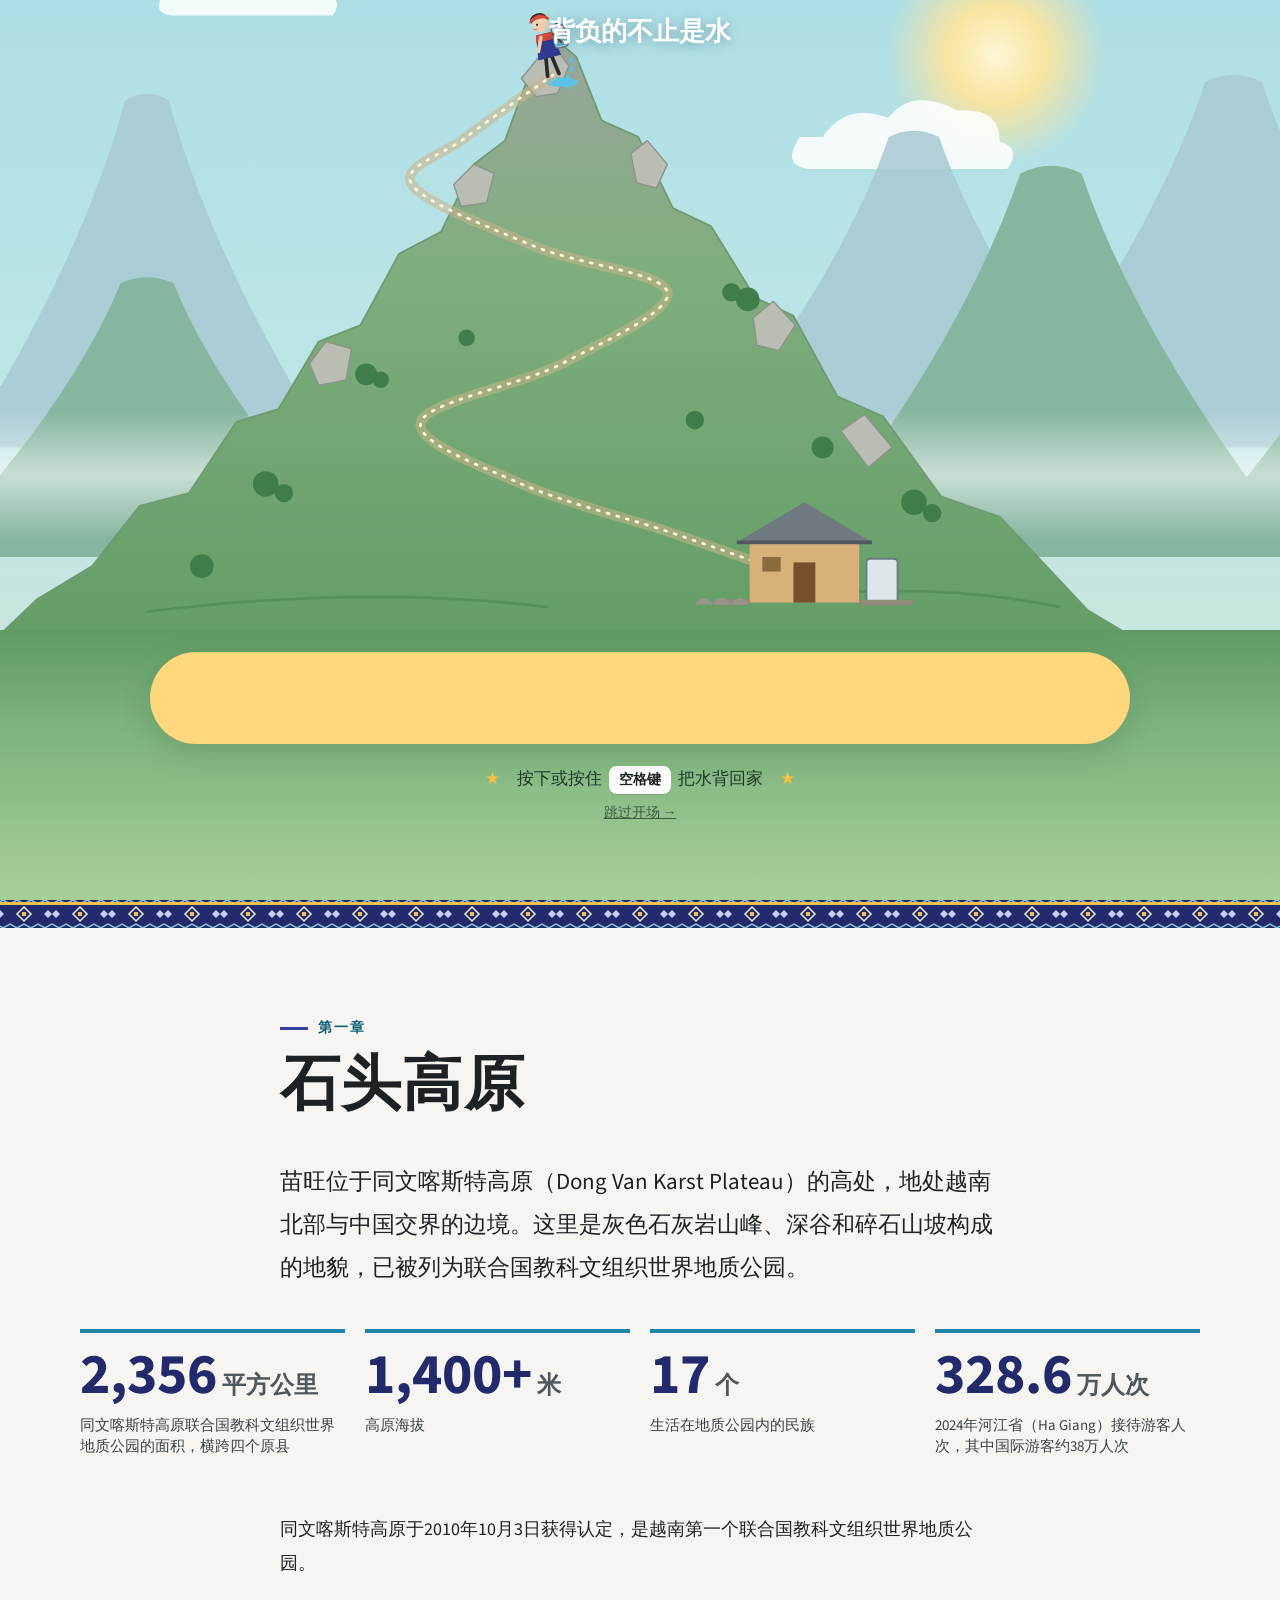
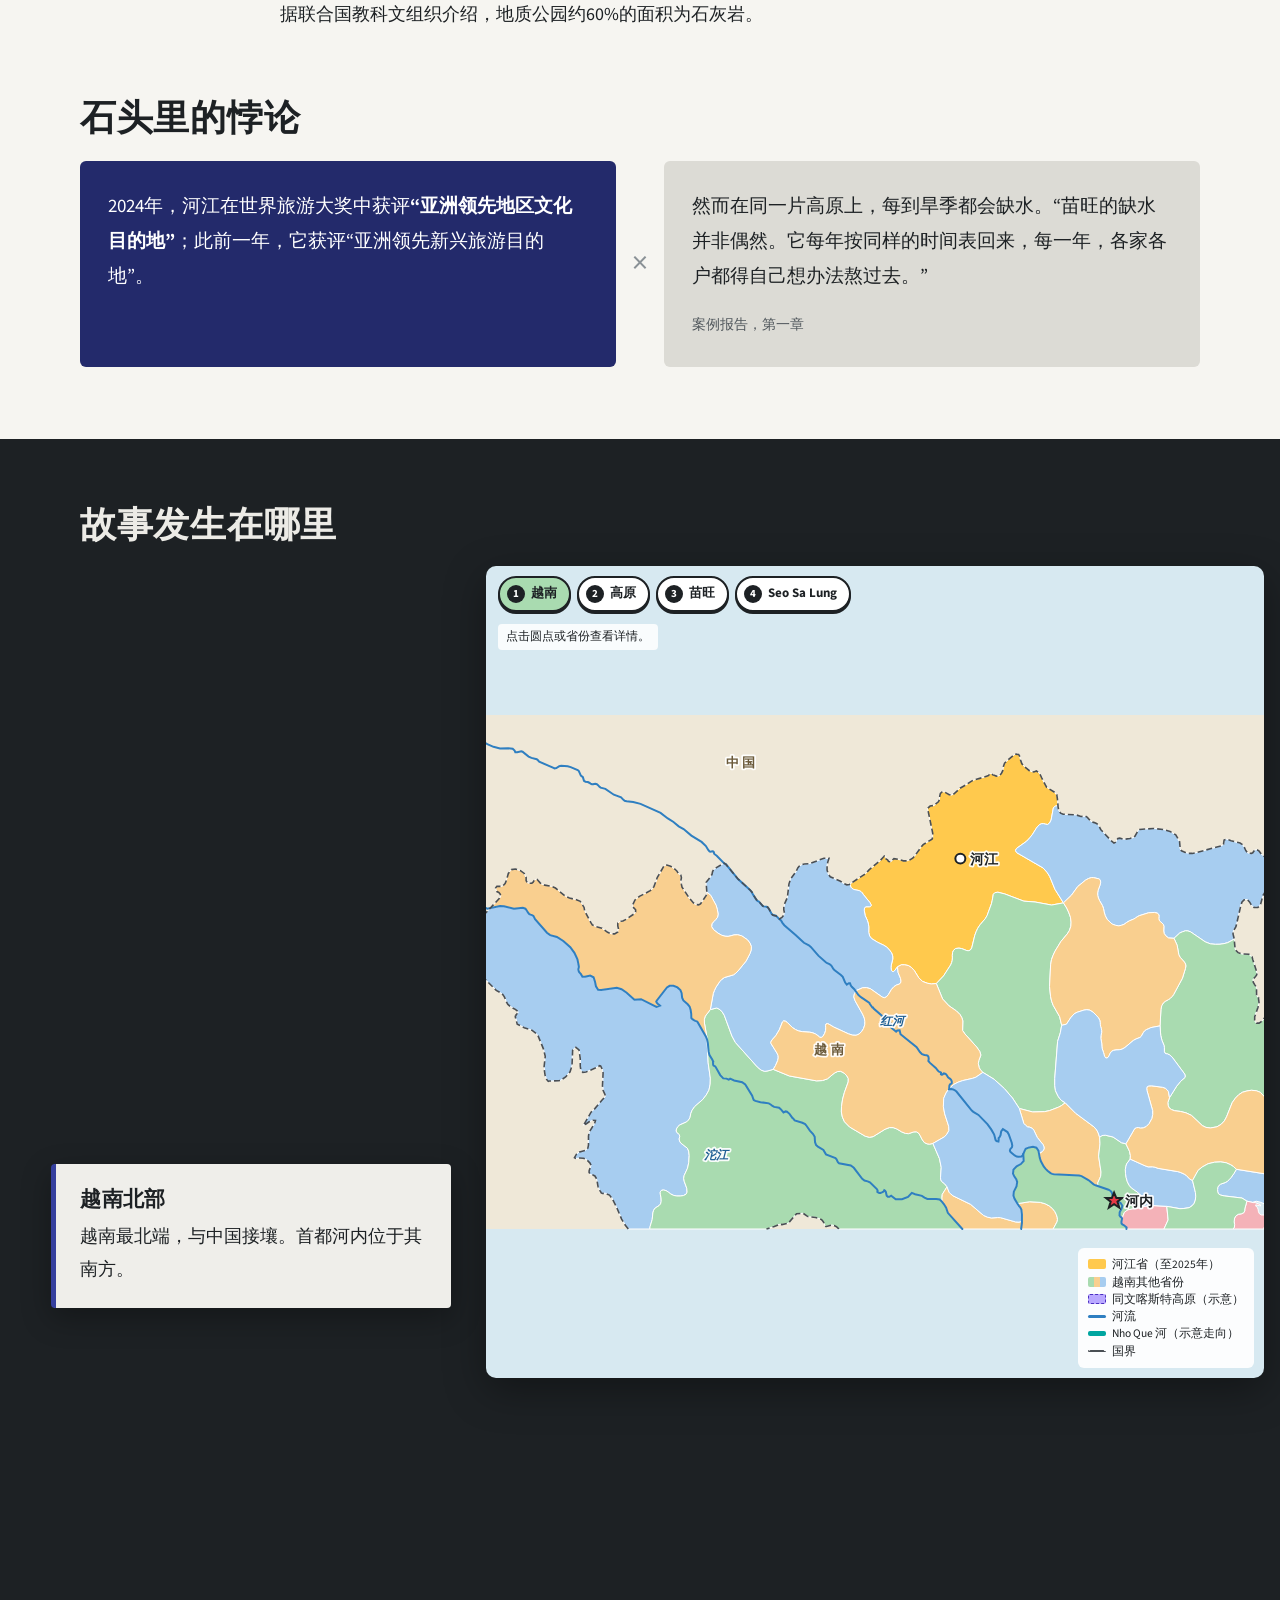
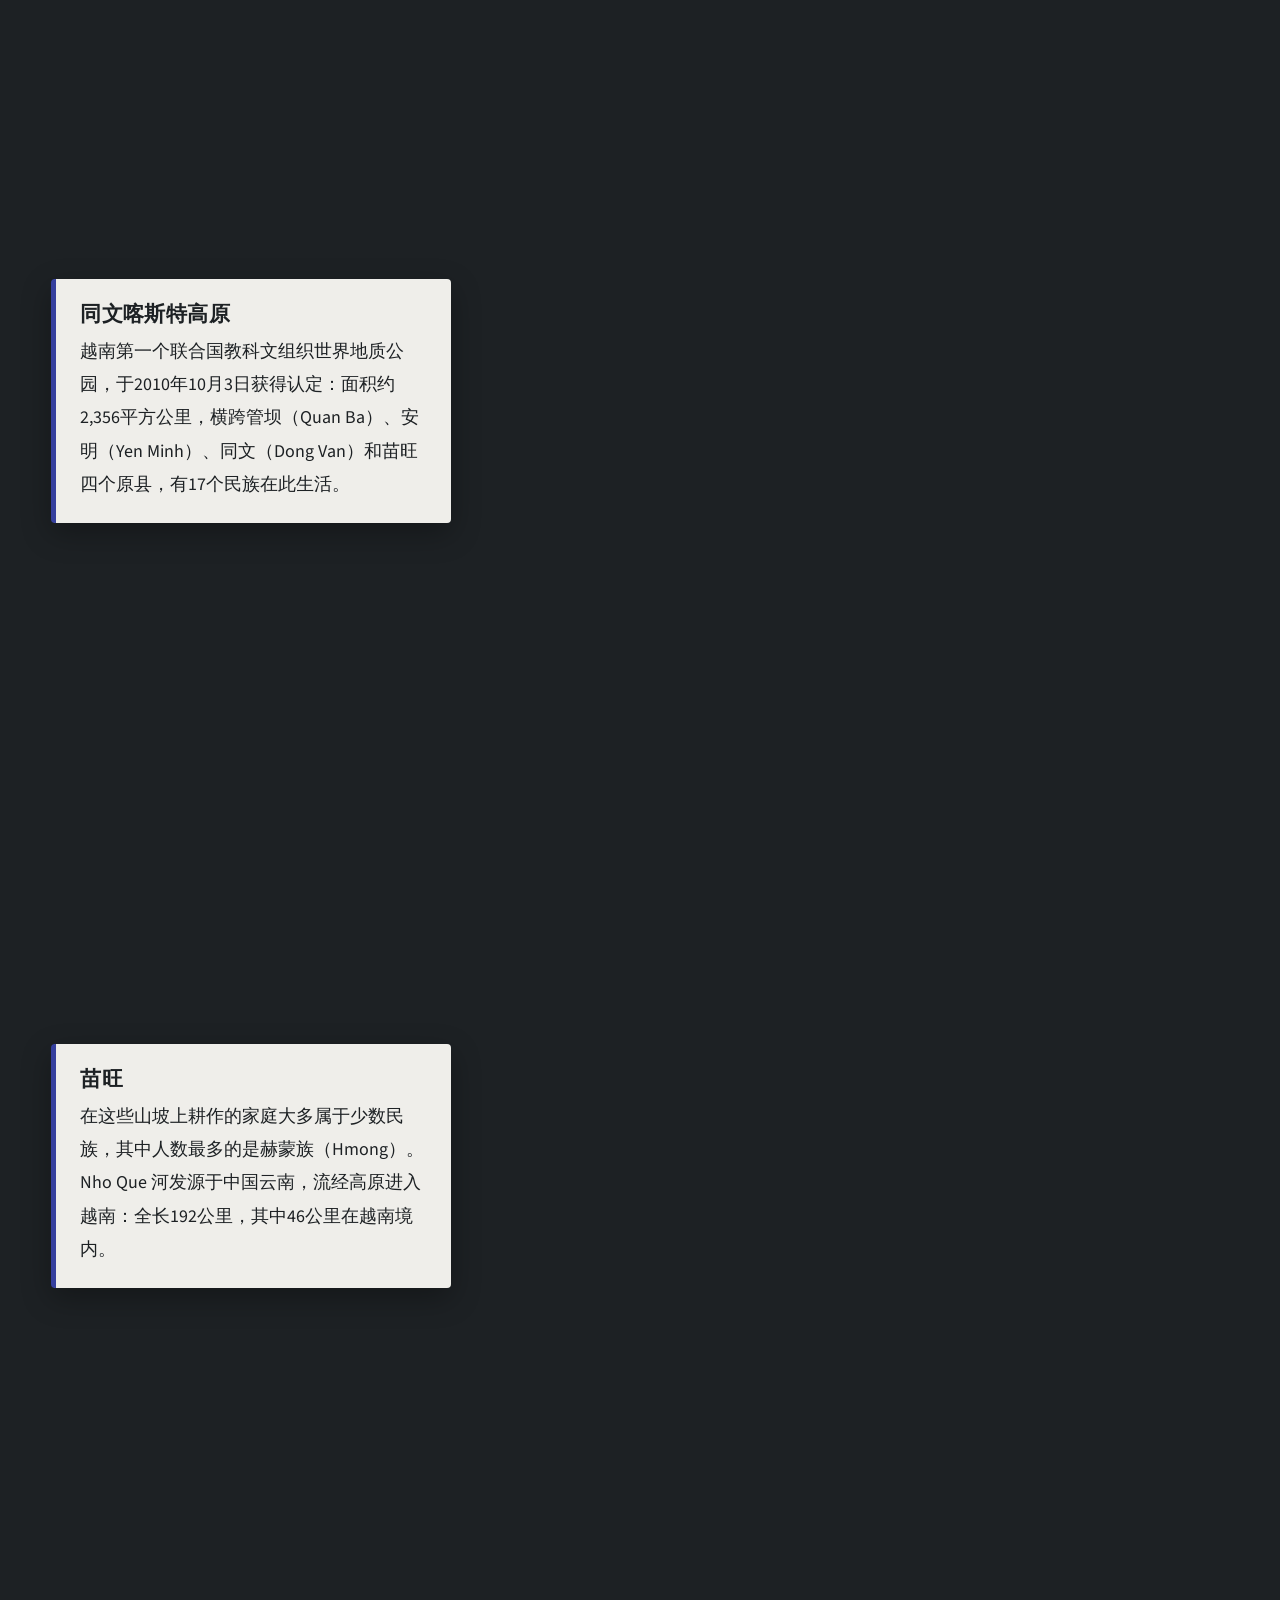
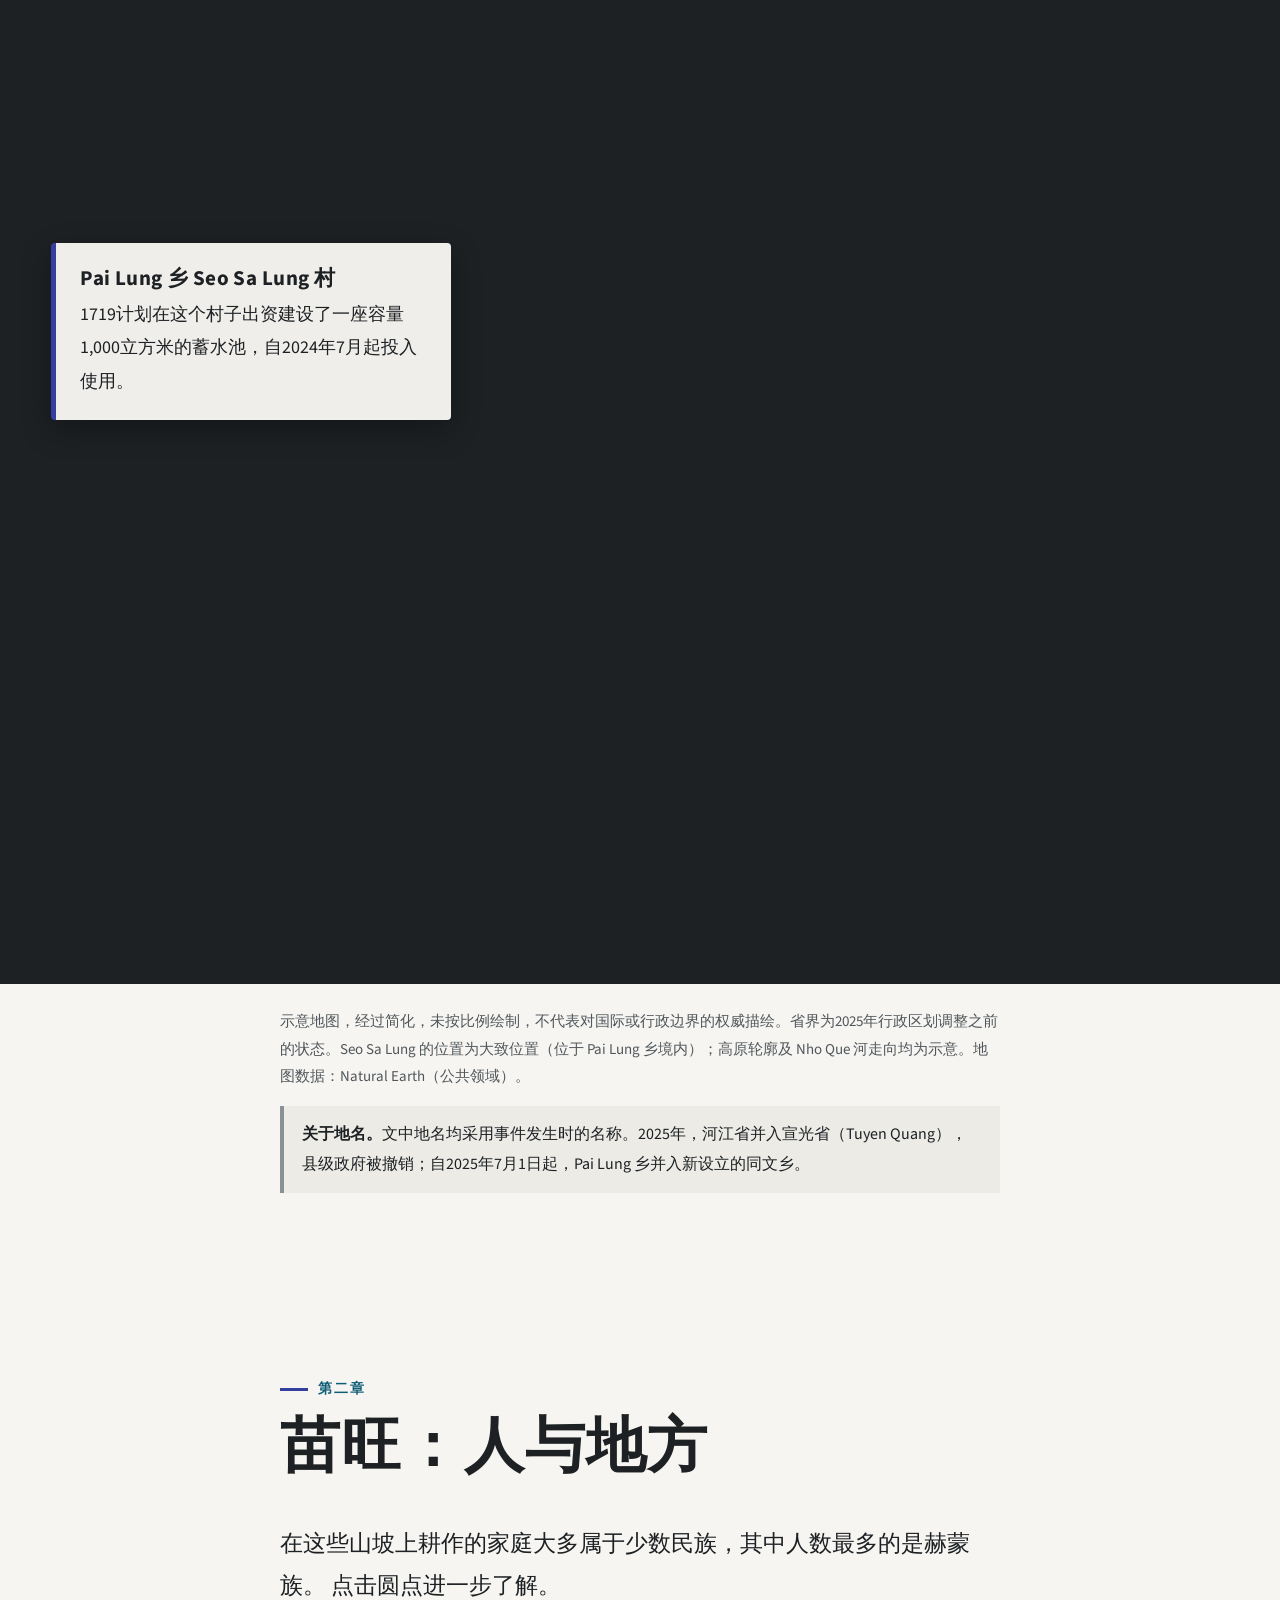
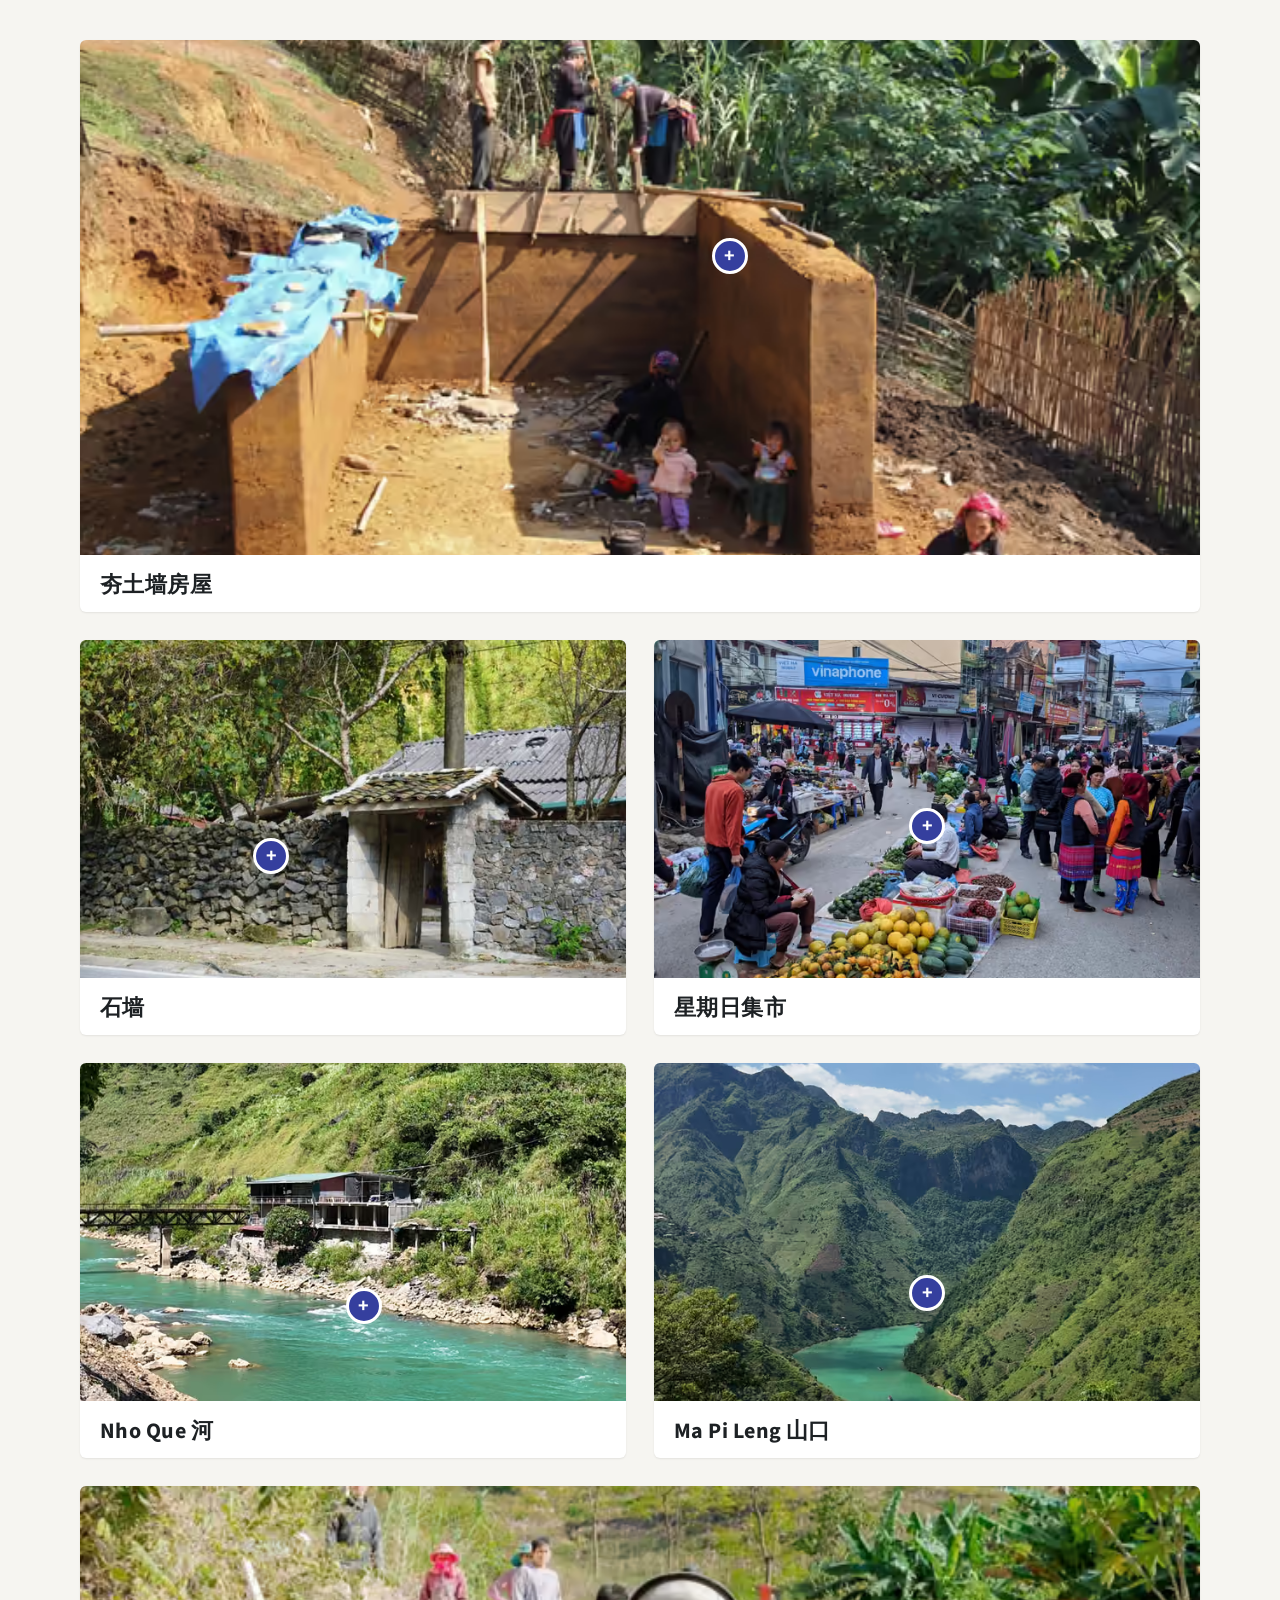
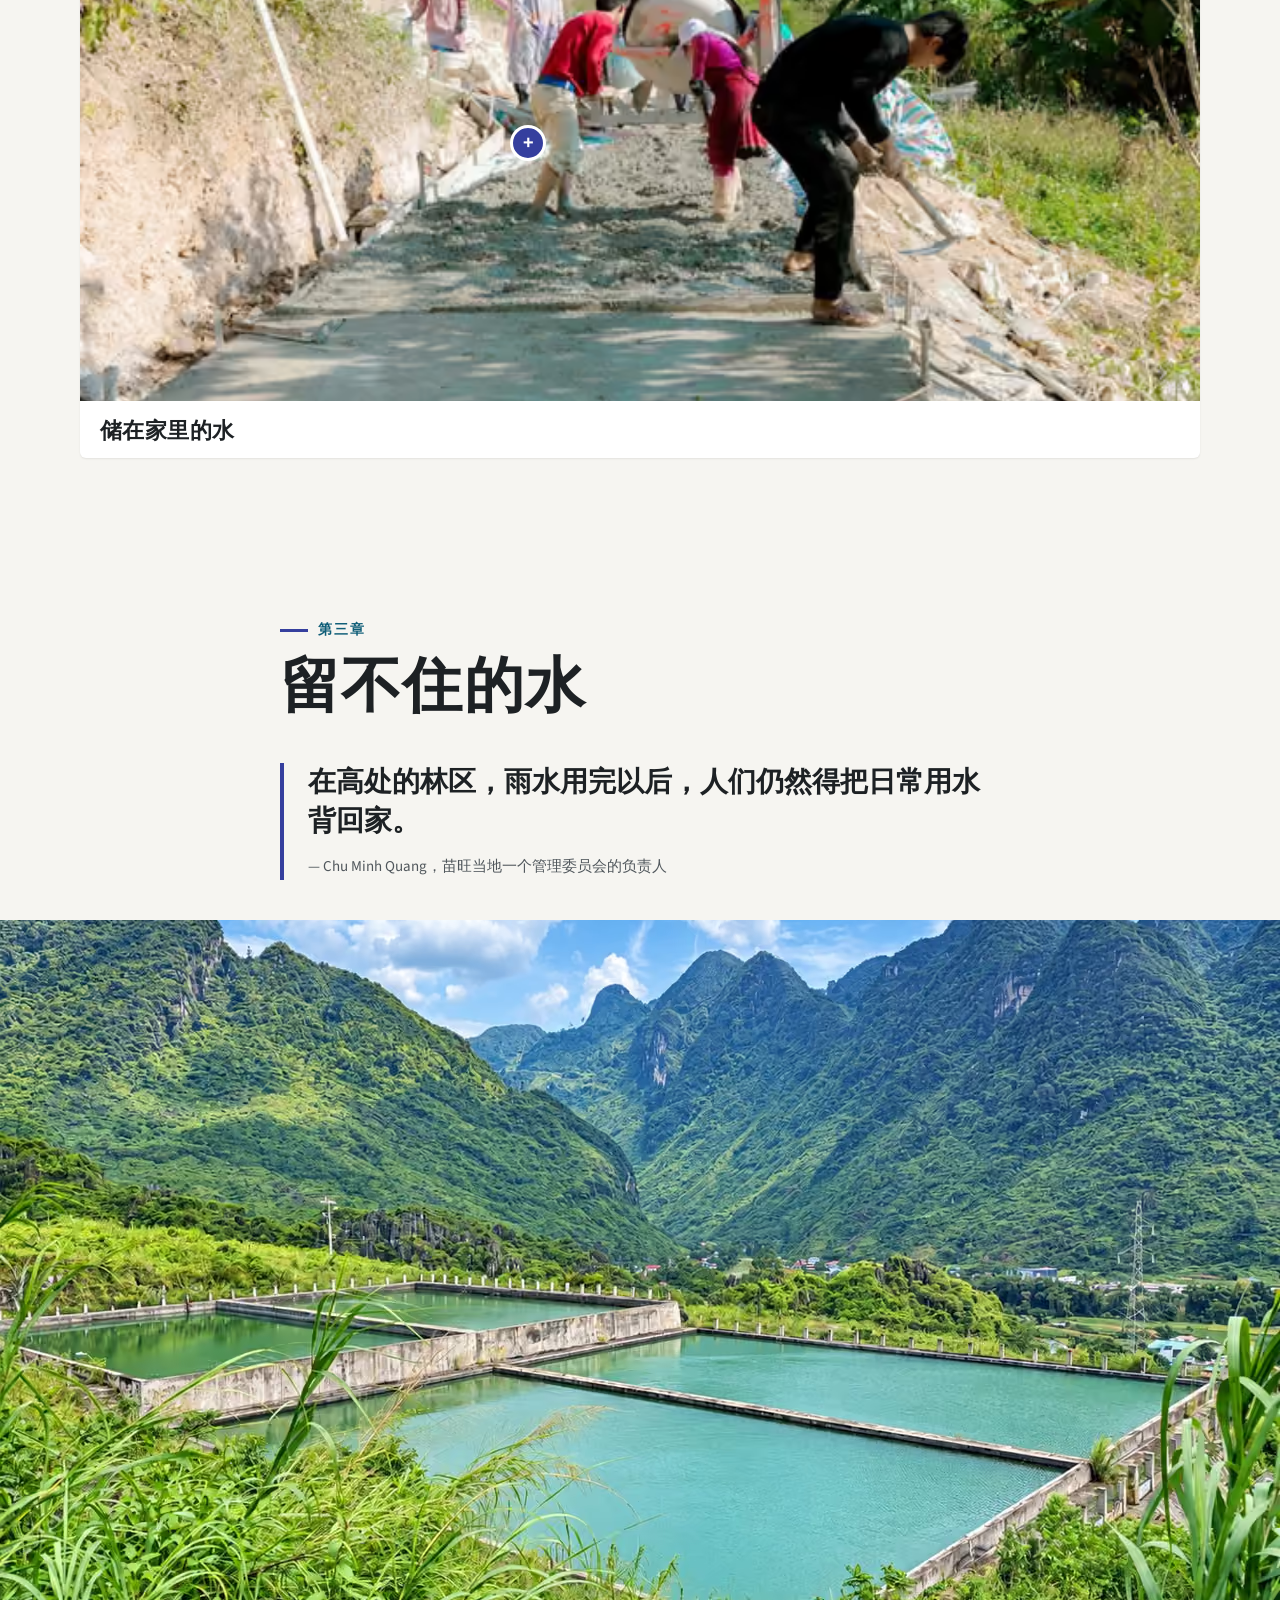
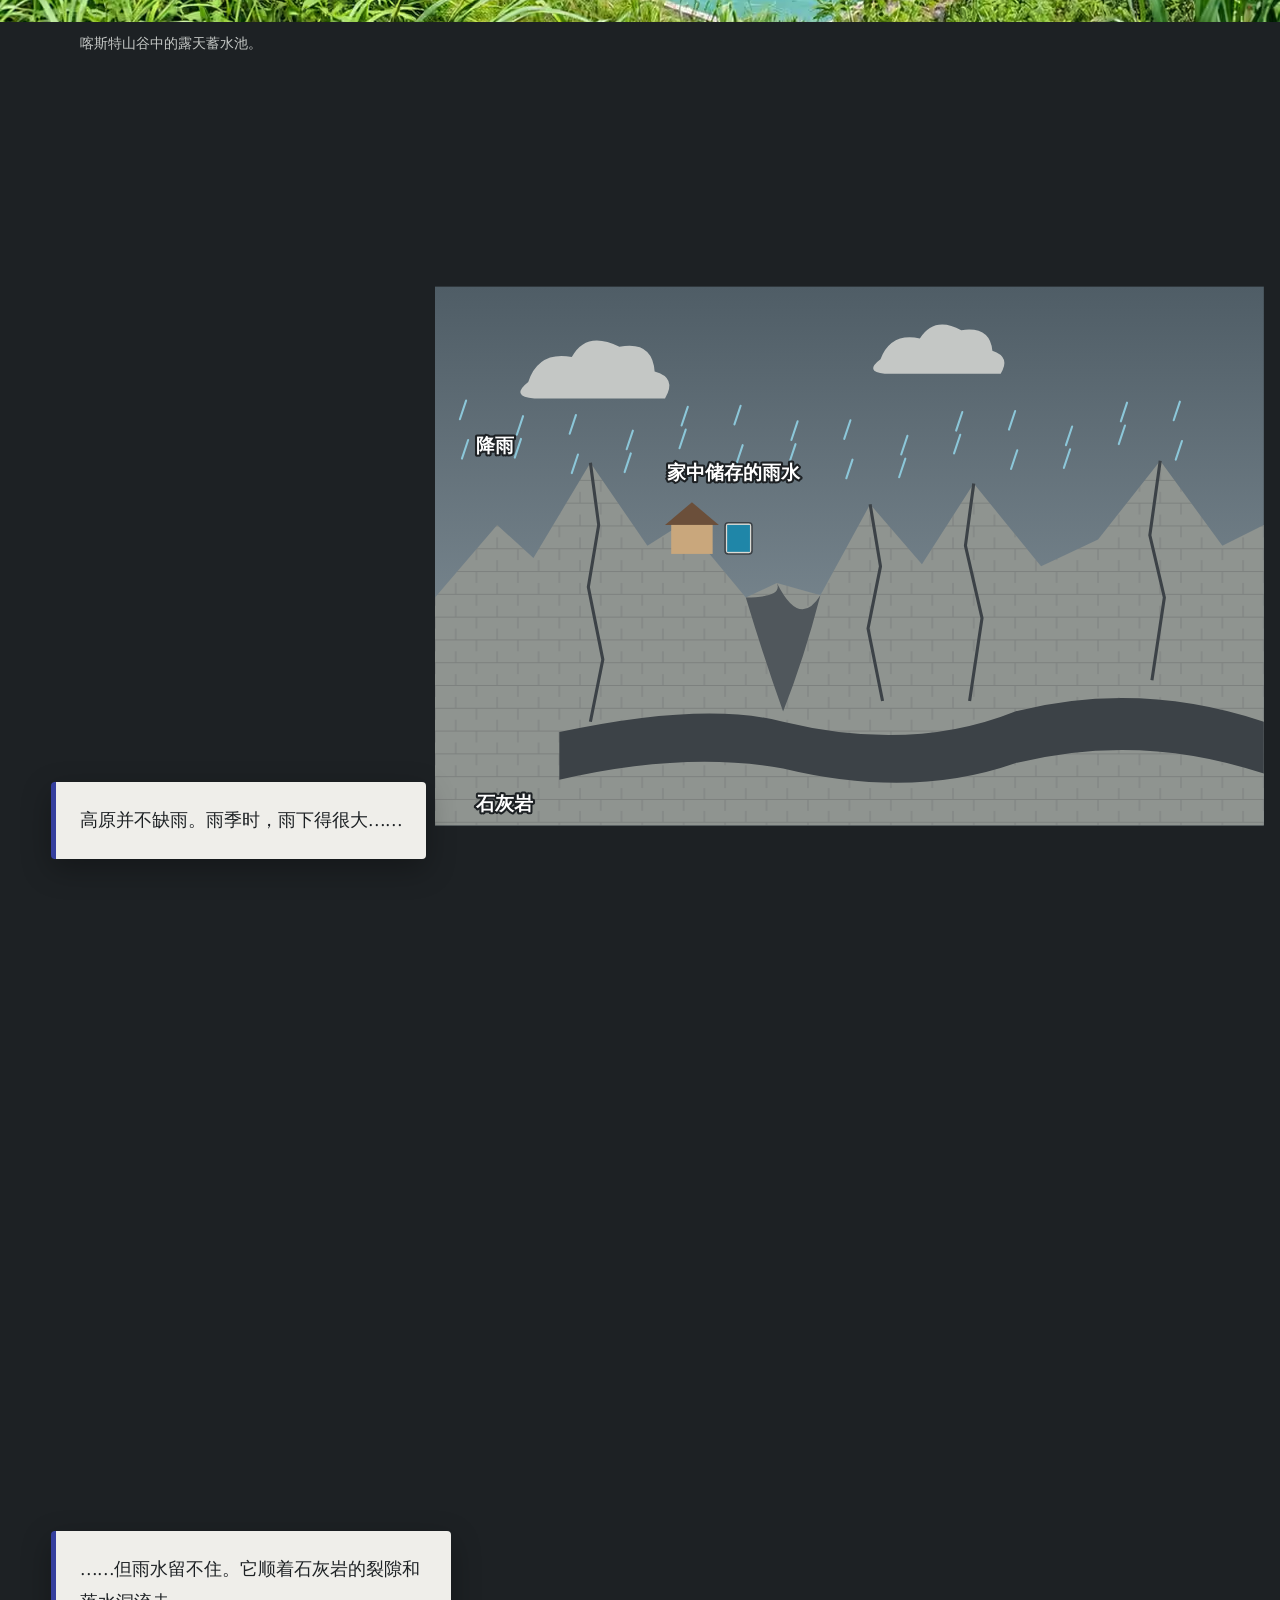
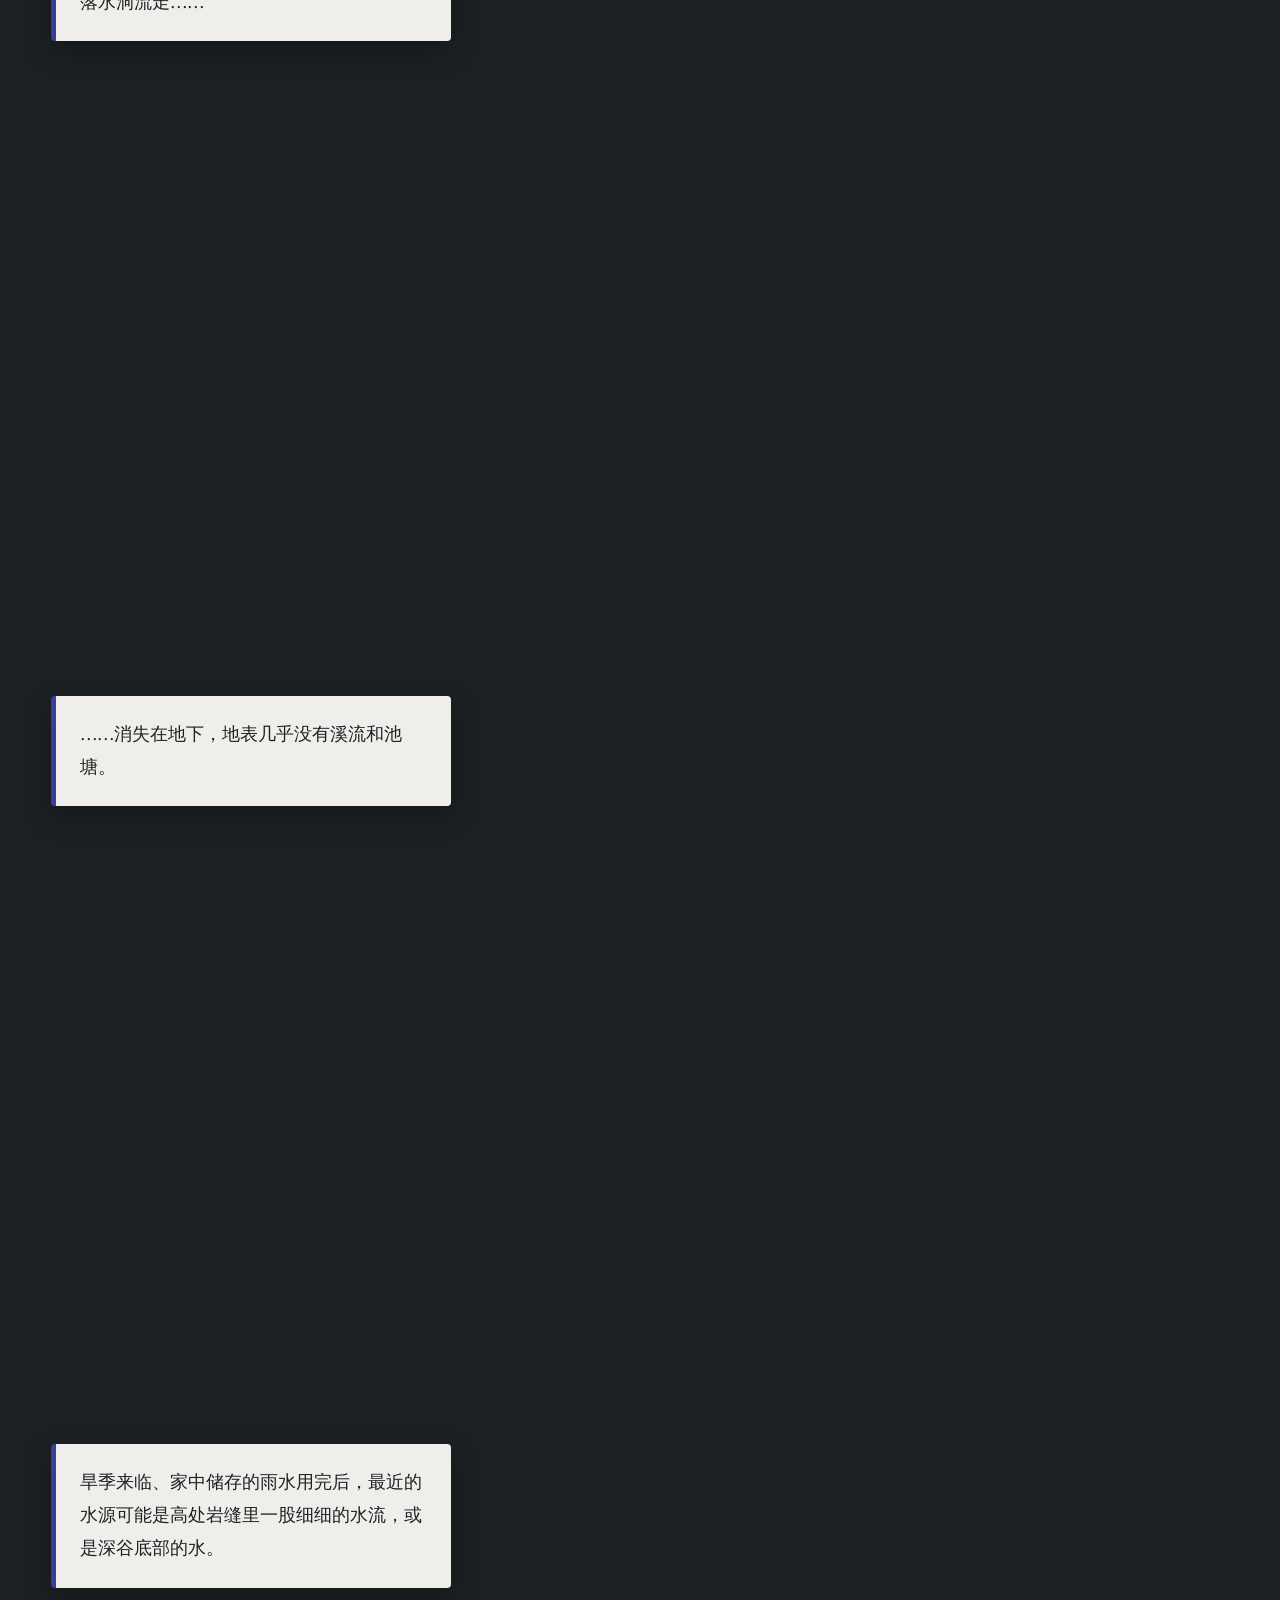
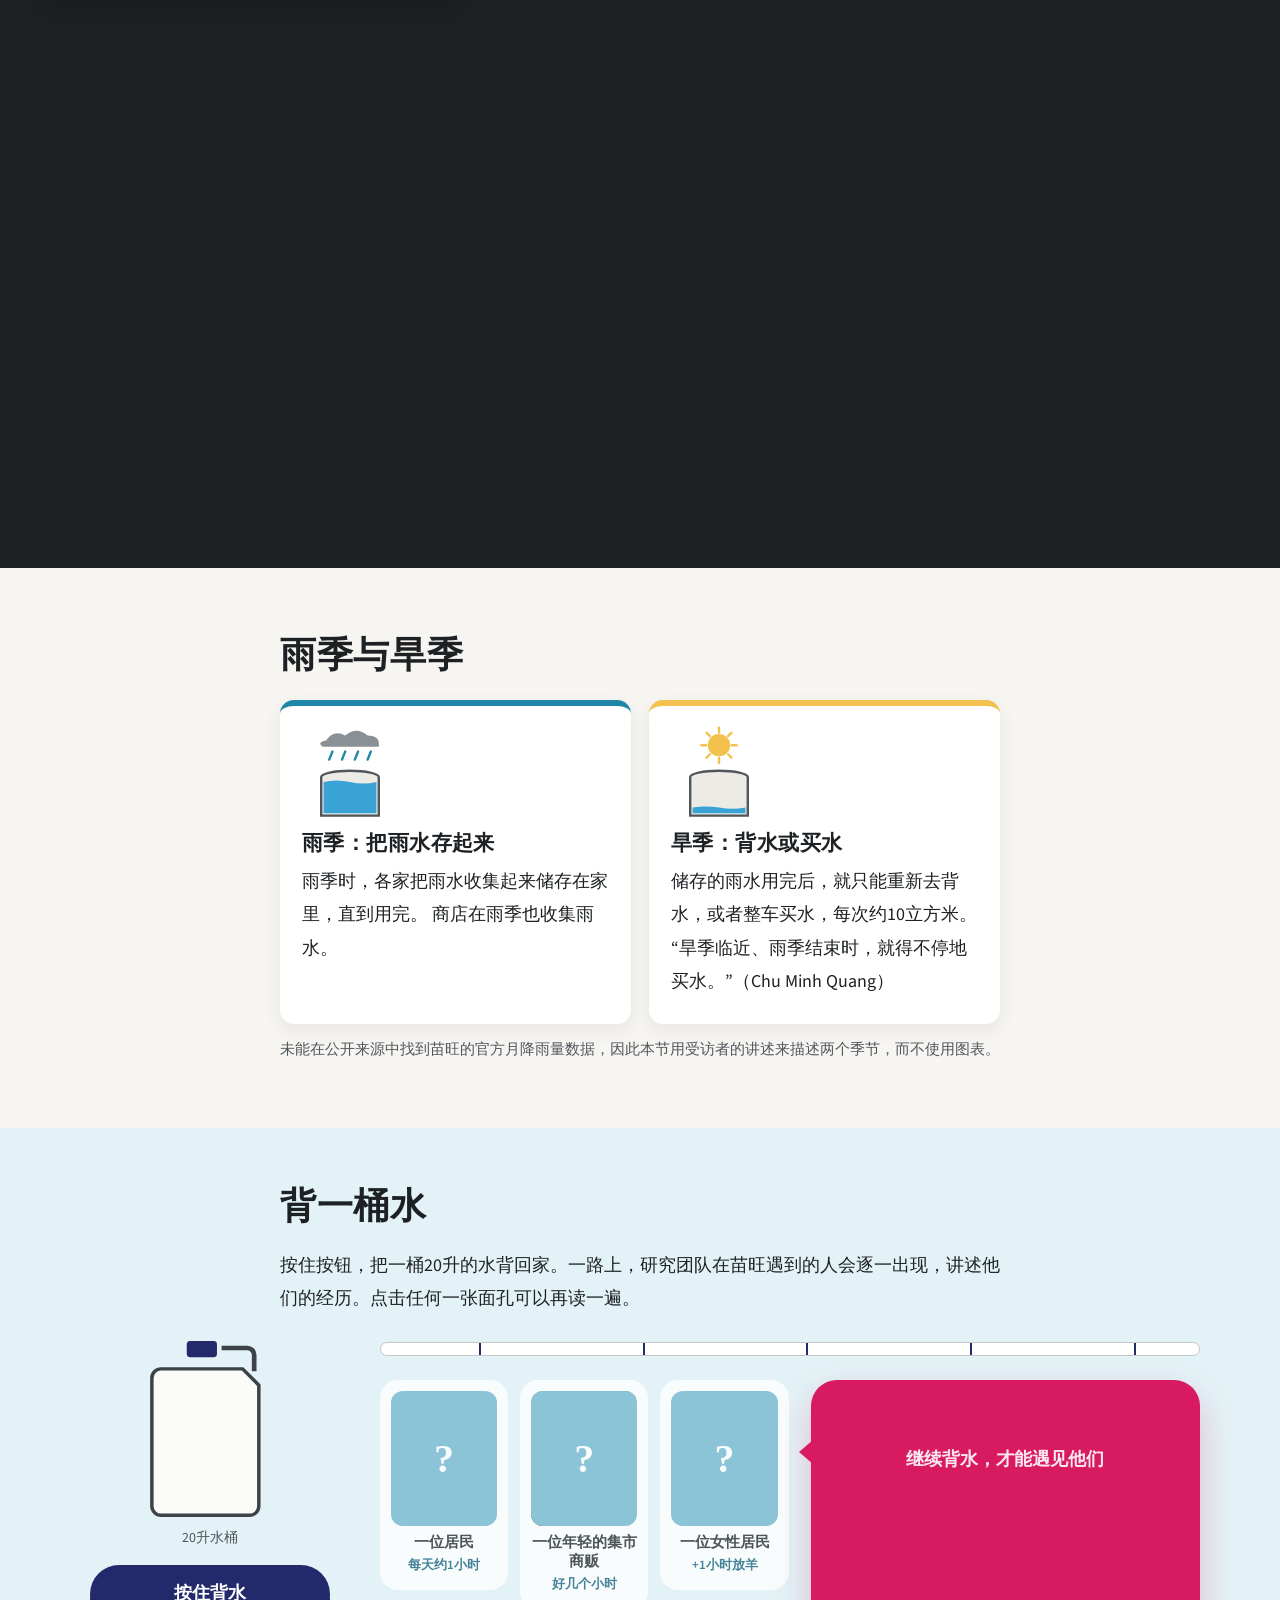
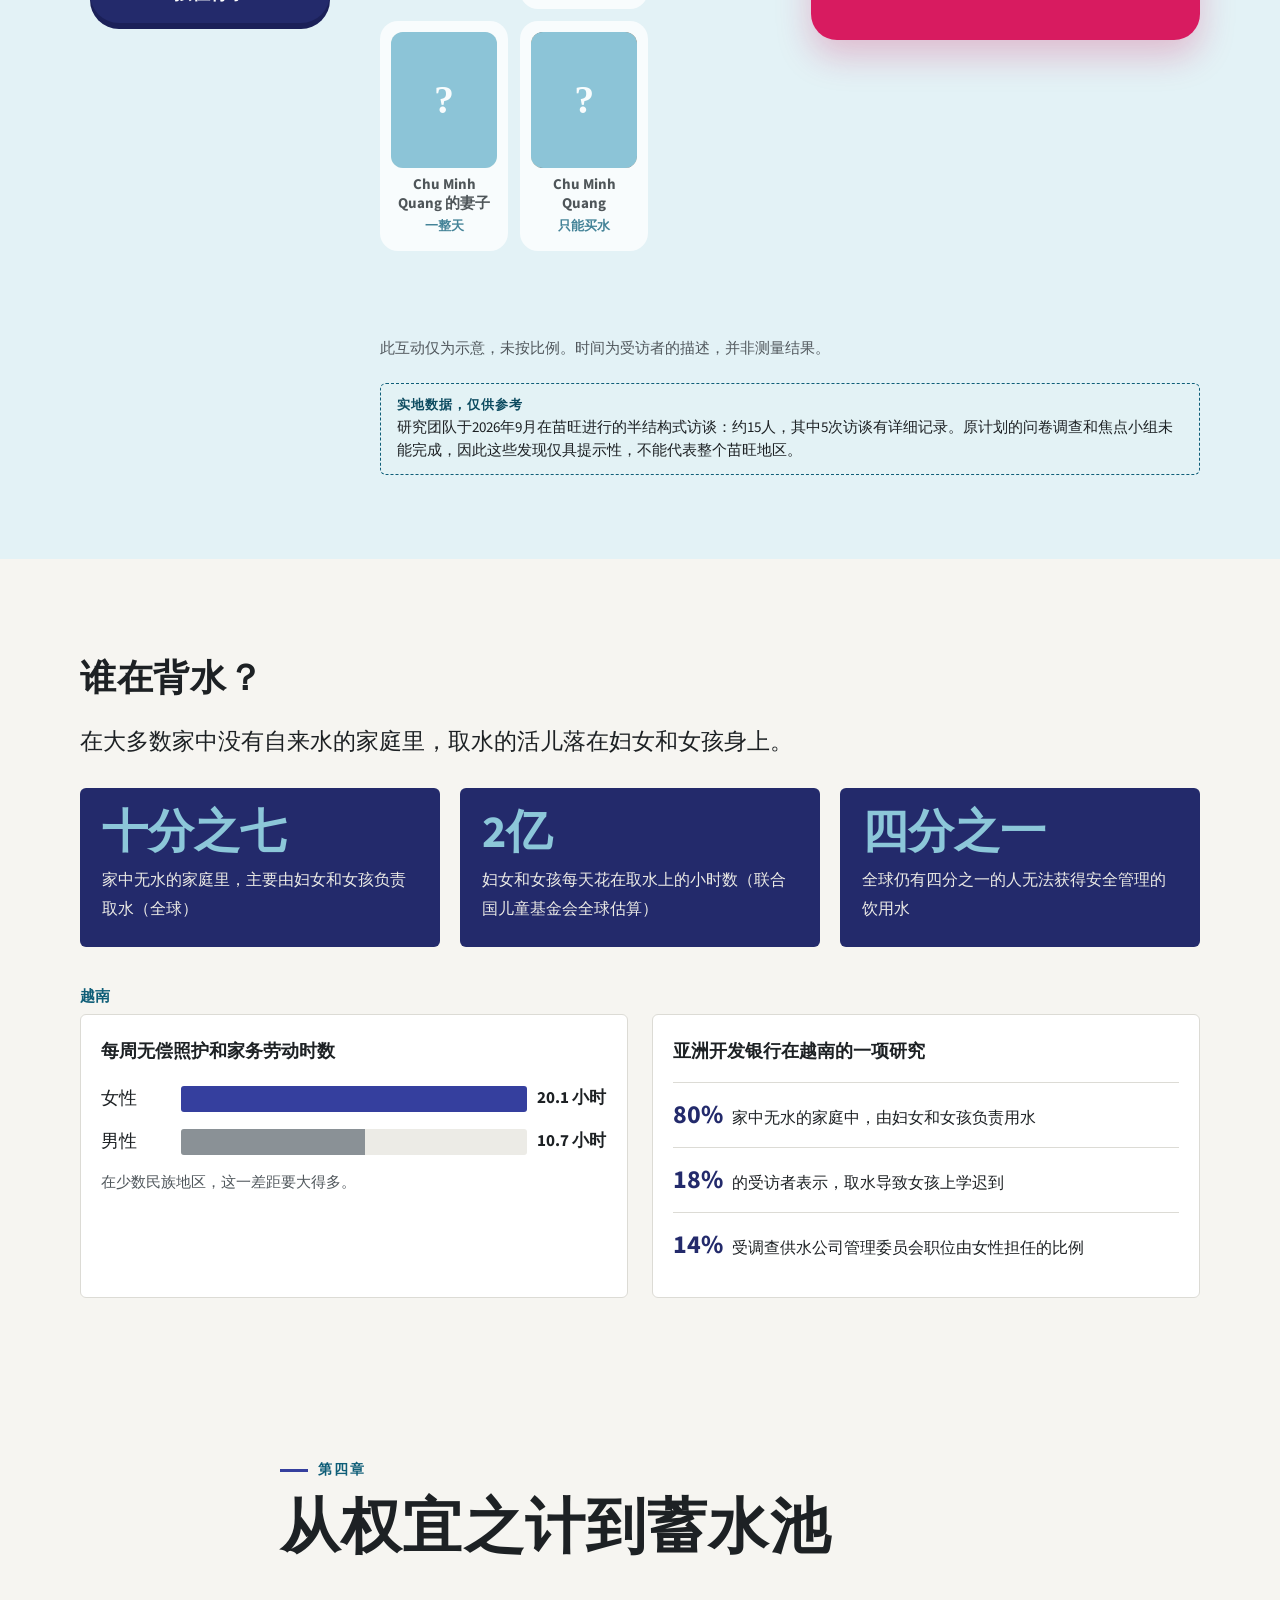
==== commit 5f8e3bf8: "Chapter 4 road timeline, interview voices, season panel, sources list Co-Authored-By: Claude Opus 5." ====
--- a/zh/index.html
+++ b/zh/index.html
@@ -1 +1 @@
-<!DOCTYPE html><html lang="zh-Hans" class="no-js" data-lang="zh"> <head><meta charset="utf-8"><meta name="viewport" content="width=device-width, initial-scale=1"><meta http-equiv="X-UA-Compatible" content="IE=edge"><meta name="renderer" content="webkit"><meta name="format-detection" content="telephone=no"><title>MainSTREAMing Carrying More Than Water｜背负的不止是水</title><meta name="description" content="清华大学全球可持续发展目标案例大赛2026参赛视觉故事：越南同文喀斯特高原上的水、性别与“成功”的衡量标准。"><meta property="og:title" content="MainSTREAMing Carrying More Than Water｜背负的不止是水"><meta property="og:description" content="清华大学全球可持续发展目标案例大赛2026参赛视觉故事：越南同文喀斯特高原上的水、性别与“成功”的衡量标准。"><meta name="theme-color" content="#1d2124"><link rel="icon" href="../favicon.svg" type="image/svg+xml"><link rel="alternate" hreflang="en" href="../en/"><link rel="alternate" hreflang="zh-Hans" href="../zh/"><link rel="preload" href="../fonts/source-serif-4-latin-600-normal.woff2" as="font" type="font/woff2" crossorigin><link rel="stylesheet" href="../css/site.css"><script>document.documentElement.className = document.documentElement.className.replace('no-js', 'js');</script></head> <body>  <div class="intro" id="intro" role="dialog" aria-label="开场"> <svg class="intro-scene" id="intro-scene" viewBox="900 100 700 720" preserveAspectRatio="xMidYMid meet" aria-hidden="true"> <defs> <linearGradient id="in-sky" x1="0" y1="0" x2="0" y2="1"> <stop offset="0" stop-color="#7cc8e3"></stop><stop offset=".55" stop-color="#bfe6e6"></stop><stop offset="1" stop-color="#f6e7b8"></stop> </linearGradient> <linearGradient id="in-main" x1="0" y1="0" x2="0" y2="1"> <stop offset="0" stop-color="#9aa69c"></stop><stop offset=".35" stop-color="#7fae7d"></stop><stop offset="1" stop-color="#5f9a62"></stop> </linearGradient> <linearGradient id="in-mist" x1="0" y1="0" x2="0" y2="1"><stop offset="0" stop-color="#ffffff" stop-opacity="0"></stop><stop offset=".5" stop-color="#ffffff" stop-opacity=".55"></stop><stop offset="1" stop-color="#ffffff" stop-opacity="0"></stop></linearGradient> <radialGradient id="in-sun"><stop offset="0" stop-color="#fff7d6"></stop><stop offset=".45" stop-color="#ffe59a" stop-opacity=".9"></stop><stop offset="1" stop-color="#ffe59a" stop-opacity="0"></stop></radialGradient> </defs> <rect x="-1200" y="-1200" width="4800" height="3300" fill="url(#in-sky)"></rect> <circle cx="1690" cy="210" r="120" fill="url(#in-sun)"></circle> <g class="in-clouds"> <path class="in-cloud c1" d="M300 200 q30-45 85-25 q30-40 90-10 q55-5 55 40 q30 10 10 35 h-260 q-35-5-10-40z"></path> <path class="in-cloud c2" d="M1500 300 q25-38 72-21 q25-34 76-8 q46-4 46 34 q25 8 8 30 h-218 q-30-4-9-35z"></path> <path class="in-cloud c3" d="M800 140 q20-30 58-17 q20-27 61-7 q37-3 37 27 q20 7 7 24 h-176 q-24-3-7-27z"></path> </g> <path d="M-560 640 Q-391 475 -331.2 340 Q-300 328 -268.8 340 Q-209 475 -40 640 Z M-140 640 Q3 442 53.6 280 Q80 265.59999999999997 106.4 280 Q157 442 300 640 Z M180 640 Q336 475 391.2 340 Q420 328 448.8 340 Q504 475 660 640 Z M560 640 Q690 431 736 260 Q760 244.8 784 260 Q830 431 960 640 Z M1370 640 Q1519.5 453 1572.4 300 Q1600 286.4 1627.6 300 Q1680.5 453 1830 640 Z M1690 640 Q1859 420 1918.8 240 Q1950 224 1981.2 240 Q2041 420 2210 640 Z M2080 640 Q2223 464 2273.6 320 Q2300 307.2 2326.4 320 Q2377 464 2520 640 Z M2440 640 Q2609 442 2668.8 280 Q2700 265.59999999999997 2731.2 280 Q2791 442 2960 640 Z" fill="#a9c9d3" opacity=".85"></path> <path d="M-420 760 Q-225 562 -156 400 Q-120 385.59999999999997 -84 400 Q-15 562 180 760 Z M70 760 Q239 529 298.8 340 Q330 323.2 361.2 340 Q421 529 590 760 Z M520 760 Q676 595 731.2 460 Q760 448 788.8 460 Q844 595 1000 760 Z M1470 760 Q1652 529 1716.4 340 Q1750 323.2 1783.6 340 Q1848 529 2030 760 Z M1890 760 Q2059 573 2118.8 420 Q2150 406.4 2181.2 420 Q2241 573 2410 760 Z M2300 760 Q2495 551 2564 380 Q2600 364.8 2636 380 Q2705 551 2900 760 Z" fill="#86b6a0"></path> <rect x="-1200" y="880" width="4800" height="1400" fill="#5f9a62"></rect> <!-- main mountain with the spring near its summit --> <rect x="-1200" y="600" width="4800" height="140" fill="url(#in-mist)"></rect> <path d="M520 920 L640 806 L700 770 L752 704 L806 690 L858 612 L904 598 L948 524 L994 506 L1036 428 L1082 404 L1118 330 L1152 304 L1182 222 L1206 192 L1230 212 L1258 282 L1298 300 L1336 378 L1378 398 L1426 476 L1468 496 L1516 584 L1566 606 L1630 694 L1694 716 L1790 818 L1960 920 Z" fill="url(#in-main)" stroke="#6f9a72" stroke-width="2" stroke-linejoin="round"></path> <g class="in-outcrops"> <path d="M1170 236 L1188 214 L1206 200 L1222 222 L1210 252 L1186 256 Z"></path> <path d="M1096 352 L1118 330 L1140 340 L1132 372 L1104 376 Z"></path> <path d="M1290 318 L1308 304 L1330 330 L1318 356 L1296 350 Z"></path> <path d="M938 548 L956 524 L984 532 L978 566 L948 572 Z"></path> <path d="M1424 498 L1446 480 L1470 506 L1452 534 L1428 528 Z"></path> <path d="M1520 622 L1546 604 L1576 640 L1550 662 Z"></path> </g> <g class="in-trees"> <circle cx="1000" cy="560" r="12"></circle><circle cx="1016" cy="566" r="9"></circle><circle cx="1400" cy="470" r="10"></circle><circle cx="1418" cy="478" r="13"></circle> <circle cx="890" cy="680" r="14"></circle><circle cx="910" cy="690" r="10"></circle><circle cx="1500" cy="640" r="12"></circle><circle cx="1600" cy="700" r="14"></circle> <circle cx="1620" cy="712" r="10"></circle><circle cx="820" cy="770" r="13"></circle><circle cx="1110" cy="520" r="9"></circle><circle cx="1360" cy="610" r="10"></circle> </g> <!-- terraces and stone walls --> <path d="M760 820 Q1000 790 1200 815 M820 860 Q1060 830 1290 852 M1500 800 Q1640 790 1760 815" class="in-terrace"></path> <!-- spring --> <path class="in-spring" d="M1224 214 q4 10 -2 18 q-5 7 0 14"></path> <ellipse cx="1214" cy="240" rx="18" ry="5" fill="#5cc3e6"></ellipse> <!-- trail --> <path d="M1205 232 C1189.2 243.3 1135.8 280.0 1110 300 C1084.2 320.0 1037.5 332.0 1050 352 C1062.5 372.0 1138.3 400.3 1185 420 C1231.7 439.7 1325.0 448.7 1330 470 C1335.0 491.3 1260.0 524.3 1215 548 C1170.0 571.7 1067.5 590.0 1060 612 C1052.5 634.0 1125.0 660.0 1170 680 C1215.0 700.0 1285.0 717.0 1330 732 C1375.0 747.0 1421.7 763.7 1440 770" class="in-trail-bed"></path> <path d="M1205 232 C1189.2 243.3 1135.8 280.0 1110 300 C1084.2 320.0 1037.5 332.0 1050 352 C1062.5 372.0 1138.3 400.3 1185 420 C1231.7 439.7 1325.0 448.7 1330 470 C1335.0 491.3 1260.0 524.3 1215 548 C1170.0 571.7 1067.5 590.0 1060 612 C1052.5 634.0 1125.0 660.0 1170 680 C1215.0 700.0 1285.0 717.0 1330 732 C1375.0 747.0 1421.7 763.7 1440 770" class="in-trail" id="intro-trail"></path> <path d="M1205 232 C1189.2 243.3 1135.8 280.0 1110 300 C1084.2 320.0 1037.5 332.0 1050 352 C1062.5 372.0 1138.3 400.3 1185 420 C1231.7 439.7 1325.0 448.7 1330 470 C1335.0 491.3 1260.0 524.3 1215 548 C1170.0 571.7 1067.5 590.0 1060 612 C1052.5 634.0 1125.0 660.0 1170 680 C1215.0 700.0 1285.0 717.0 1330 732 C1375.0 747.0 1421.7 763.7 1440 770" class="in-trail-done" id="intro-trail-done"></path> <!-- house: rammed-earth walls, tiled roof, rain tank --> <g transform="translate(1420 700)"> <rect x="0" y="40" width="120" height="70" fill="#d7b07a"></rect> <path d="M-14 44 L60 0 L134 44 Z" fill="#6f7a80"></path> <path d="M-14 44 L134 44" stroke="#4f585e" stroke-width="4"></path> <rect x="48" y="66" width="24" height="44" fill="#7a4f2b"></rect> <rect class="in-window" x="14" y="60" width="20" height="16" fill="#8a6a3e"></rect> <rect x="128" y="62" width="34" height="48" rx="4" fill="#dfe6ea" stroke="#6c7a86" stroke-width="2"></rect> <rect class="in-tank-water" x="131" y="106" width="28" height="0" fill="#3aa3d6"></rect> <path d="M-40 110 h40 M120 110 h60" stroke="#8f8a7a" stroke-width="6"></path> <path d="M-60 112 q10-14 20 0 q10-14 20 0 q10-14 20 0" fill="#9a958a"></path> </g> <!-- the walker --> <g id="intro-walker" class="in-walker"> <g class="in-flip"><g class="in-body"> <path class="w-leg wl1" d="M-4 -26 L-8 0"></path> <path class="w-leg wl2" d="M4 -26 L8 0"></path> <path d="M-12 -58 h22 l5 34 h-32 z" fill="#2f3b8f"></path> <path d="M-12 -58 h22 l2 10 h-26 z" fill="#d9483b"></path> <rect x="-30" y="-64" width="18" height="30" rx="4" fill="#eef2f4" stroke="#6c7a86" stroke-width="2"></rect> <rect x="-26" y="-68" width="7" height="5" rx="1" fill="#353f9e"></rect> <path class="w-water" d="M-28 -50 h14 v14 h-14 z" fill="#3aa3d6" opacity=".8"></path> <path d="M-12 -56 L-22 -40" stroke="#7b4a26" stroke-width="3"></path> <path class="w-arm" d="M4 -54 L12 -36"></path> <circle cx="0" cy="-72" r="11" fill="#f2cfae"></circle> <path d="M-12 -74 q2 -14 14 -13 q12 1 11 12 q-6 -5 -13 -5 q-7 0 -12 6z" fill="#3b2a24"></path> <path d="M-13 -78 q12 -12 26 -2 l2 4 q-14 -6 -28 0z" fill="#d9483b"></path> <circle cx="5" cy="-72" r="1.5" fill="#2a2a2a"></circle> <path d="M6 -66 q3 1 5 -1" stroke="#c4705a" stroke-width="1.4" fill="none"></path> </g></g> </g> </svg> <p class="intro-logo">背负的不止是水</p> <div class="intro-ui"> <div class="intro-bar" id="intro-bar"> <p class="intro-quote" lang="zh-Hans"> <span class="iq">缺</span><span class="iq">水</span><span class="iq">从</span><span class="iq">来</span><span class="iq">不</span><span class="iq">只</span><span class="iq">是</span><span class="iq hl">没</span><span class="iq hl">有</span><span class="iq hl">水</span><span class="iq">。</span><span class="iq">它</span><span class="iq">还</span><span class="iq">关</span><span class="iq">乎</span><span class="iq hl">谁</span><span class="iq hl">去</span><span class="iq hl">取</span><span class="iq hl">水</span><span class="iq">、</span><span class="iq">储</span><span class="iq">存</span><span class="iq">多</span><span class="iq">少</span><span class="iq">，</span><span class="iq">以</span><span class="iq">及</span><span class="iq">水</span><span class="iq">不</span><span class="iq">够</span><span class="iq">时</span><span class="iq hl">先</span><span class="iq hl">用</span><span class="iq hl">在</span><span class="iq hl">哪</span><span class="iq hl">里</span><span class="iq">。</span> </p> <span class="intro-src">— 改写自案例报告</span> </div> <p class="intro-hint" id="intro-hint"> <span class="hs">★</span> <span class="kb-only st-hold">按下或按住 <kbd>空格键</kbd> 把水背回家</span> <span class="kb-only st-ready">你已经准备好了：按下 <kbd>空格键</kbd> 进入</span> <span class="touch-only st-hold">点按或按住屏幕任意位置，把水背回家</span> <span class="touch-only st-ready">你已经准备好了：点按进入</span> <span class="hs">★</span> </p> <button type="button" class="intro-skip" id="intro-skip">跳过开场 →</button> </div> </div> <a class="skip" href="#main">跳到正文</a> <header class="site-header" id="top"> <a class="brand" href="#plateau">MainSTREAMing Carrying More Than Water</a> <nav class="progress-nav" aria-label="章节"> <ol> <li><a href="#plateau" data-nav="plateau"><span class="n">1</span><span class="l">高原</span></a></li><li><a href="#village" data-nav="village"><span class="n">2</span><span class="l">村庄</span></a></li><li><a href="#water" data-nav="water"><span class="n">3</span><span class="l">水</span></a></li><li><a href="#reservoir" data-nav="reservoir"><span class="n">4</span><span class="l">蓄水池</span></a></li><li><a href="#question" data-nav="question"><span class="n">5</span><span class="l">问题</span></a></li> </ol> </nav> <a class="lang-switch" id="lang-switch" href="../en/" hreflang="en" lang="en" aria-label="切换为英文"> <span class="full">English</span><span class="short">EN</span> </a> <div class="progress-bar" aria-hidden="true"><span id="progress-fill"></span></div> </header> <noscript><p class="noscript">本页的互动部分需要 JavaScript。没有它，所有文字和数据仍可正常阅读。</p></noscript> <main id="main">  <section id="plateau" class="chapter ch-plateau" data-anchor> <div class="hero"> <picture class="img-slot hero-img" data-slot="plateau/hero" data-alt="身着苗族服饰的妇女和女孩背着大型不锈钢水箱，沿石子山路向上攀行。" data-need="苗旺附近同文喀斯特高原的全景照片（团队拍摄，仅风景，宽度至少2400像素）。"> <source type="image/avif" srcset="../images/plateau/_gen/hero-640.avif 640w, ../images/plateau/_gen/hero-1280.avif 1280w, ../images/plateau/_gen/hero-1920.avif 1920w" sizes="100vw"> <source type="image/webp" srcset="../images/plateau/_gen/hero-640.webp 640w, ../images/plateau/_gen/hero-1280.webp 1280w, ../images/plateau/_gen/hero-1920.webp 1920w" sizes="100vw"> <img src="../images/plateau/_gen/hero-1280.jpg" alt="身着苗族服饰的妇女和女孩背着大型不锈钢水箱，沿石子山路向上攀行。" width="1280" height="606" loading="eager" decoding="async"> </picture> <div class="hero-shade" aria-hidden="true"></div> <div class="hero-text"> <p class="kicker">清华大学全球可持续发展目标案例大赛 2026 · SDG 6 × SDG 5</p> <h1>背负的不止是水</h1> <p class="subtitle">以性别回应型评估重新审视农村供水投资的成效 —— 越南苗旺（Meo Vac）案例研究</p> <p class="byline"><span class="by-label">作者</span> Nguyen Tra My · Tran Chuc Linh · Trinh Ho Ha An <span class="by-aff">– 越南外贸大学（Foreign Trade University）</span></p> <p class="hook">在一片雨水会直接渗入岩石的高原上，一座蓄水池把水引到了村子中央。它被记为一项成功。这是一个关于它改变了什么、以及统计数字遗漏了什么的故事。</p> <a class="scroll-cue" href="#plateau-intro">向下滚动开始阅读 <span aria-hidden="true">↓</span></a> </div> </div> <div class="motif" aria-hidden="true"></div> <div class="wrap narrow" id="plateau-intro" data-anchor> <p class="chapter-no">第一章</p> <h2>石头高原</h2> <p class="lead reveal">苗旺位于同文喀斯特高原（Dong Van Karst Plateau）的高处，地处越南北部与中国交界的边境。这里是灰色石灰岩山峰、深谷和碎石山坡构成的地貌，已被列为联合国教科文组织世界地质公园。<sup class="cite"><a href="#src-report" title="Nguyen, T. M., Tran, C. L., &amp; Trinh, H. H. A. (2026). Carrying more than water: Rethinking the success of r…" aria-label="来源 1">1</a></sup></p> </div> <div class="wrap stats" data-anchor id="plateau-stats"> <div class="stat reveal"> <p class="stat-value"><span data-count="2356" data-decimals="0">2,356</span><span class="unit"> 平方公里</span></p> <p class="stat-label">同文喀斯特高原联合国教科文组织世界地质公园的面积，横跨四个原县<sup class="cite"><a href="#src-nbca_geopark" title="Viet Nam National Biodiversity Conservation Agency. (n.d.). Dong Van Karst Plateau UNESCO Global Geopark [W…" aria-label="来源 16">16</a></sup><sup class="cite"><a href="#src-bcp_geopark" title="Viet Nam Government Portal. (n.d.). A boost to tourism development in Dong Van Karst Plateau Geopark. Báo Đ…" aria-label="来源 17">17</a></sup></p> </div><div class="stat reveal"> <p class="stat-value"><span data-count="1400" data-decimals="0">1,400+</span><span class="unit"> 米</span></p> <p class="stat-label">高原海拔<sup class="cite"><a href="#src-tuoitre_plateau" title="Tuoi Tre News. (n.d.). Exploring world of wonders in Vietnam’s Dong Van Karst Plateau." aria-label="来源 18">18</a></sup></p> </div><div class="stat reveal"> <p class="stat-value"><span data-count="17" data-decimals="0">17</span><span class="unit"> 个</span></p> <p class="stat-label">生活在地质公园内的民族<sup class="cite"><a href="#src-nbca_geopark" title="Viet Nam National Biodiversity Conservation Agency. (n.d.). Dong Van Karst Plateau UNESCO Global Geopark [W…" aria-label="来源 16">16</a></sup></p> </div><div class="stat reveal"> <p class="stat-value"><span data-count="328.6" data-decimals="1">328.6</span><span class="unit"> 万人次</span></p> <p class="stat-label">2024年河江省（Ha Giang）接待游客人次，其中国际游客约38万人次<sup class="cite"><a href="#src-tttc_tourism" title="Thị trường Tài chính Tiền tệ. (n.d.). Hà Giang hướng đến phát triển du lịch bền vững [Ha Giang towards sust…" aria-label="来源 21">21</a></sup></p> </div> </div> <div class="wrap narrow"> <p class="reveal">同文喀斯特高原于2010年10月3日获得认定，是越南第一个联合国教科文组织世界地质公园。<sup class="cite"><a href="#src-nbca_geopark" title="Viet Nam National Biodiversity Conservation Agency. (n.d.). Dong Van Karst Plateau UNESCO Global Geopark [W…" aria-label="来源 16">16</a></sup><sup class="cite"><a href="#src-bcp_geopark" title="Viet Nam Government Portal. (n.d.). A boost to tourism development in Dong Van Karst Plateau Geopark. Báo Đ…" aria-label="来源 17">17</a></sup></p> <p class="reveal">据联合国教科文组织介绍，地质公园约60%的面积为石灰岩。<sup class="cite"><a href="#src-unesco_geopark" title="UNESCO. (n.d.). Dong Van Karst Plateau UNESCO Global Geopark (Viet Nam) [Web page]. UNESCO Global Geoparks." aria-label="来源 15">15</a></sup></p> </div> <div class="wrap paradox" data-anchor id="plateau-paradox"> <h3 class="reveal">石头里的悖论</h3> <div class="paradox-grid"> <div class="paradox-card bright reveal"><p>2024年，河江在世界旅游大奖中获评<strong>“亚洲领先地区文化目的地”</strong>；此前一年，它获评“亚洲领先新兴旅游目的地”。<sup class="cite"><a href="#src-vneconomy_tourism" title="VnEconomy. (n.d.). Du lịch Hà Giang vươn lên tầm cao mới [Ha Giang tourism reaches new heights]." aria-label="来源 22">22</a></sup></p></div> <div class="paradox-vs" aria-hidden="true">×</div> <div class="paradox-card dry reveal"><p>然而在同一片高原上，每到旱季都会缺水。“苗旺的缺水并非偶然。它每年按同样的时间表回来，每一年，各家各户都得自己想办法熬过去。”<sup class="cite"><a href="#src-report" title="Nguyen, T. M., Tran, C. L., &amp; Trinh, H. H. A. (2026). Carrying more than water: Rethinking the success of r…" aria-label="来源 1">1</a></sup></p><p class="attrib">案例报告，第一章</p></div> </div> </div> <div class="scrolly map-scrolly dark" data-scrolly="map" id="plateau-map" data-anchor> <h3 class="wrap scrolly-heading">故事发生在哪里</h3> <div class="scrolly-figure" data-step="0"><div class="map-card"> <svg class="map-svg" viewBox="0 0 1000 651" data-steps="[[0,0,1000,651],[511.4,0,295,198],[625,24.8,159,111],[663.6,52,77,59]]" role="img" aria-label="越南北部地图，逐步放大至苗旺和 Seo Sa Lung" preserveAspectRatio="xMidYMid meet"> <defs> <clipPath id="hg-clip"><path d="M735.3,111.6L732.2,112.2L731.2,112.8L730.3,113.5L729.6,114.6L726.7,130.1L724.7,134L722.3,135.8L719.6,135.4L717,134.7L714.4,134.8L712,135.9L709.8,137.9L707.7,140.6L702.9,148.3L699.4,152.8L695.2,157.3L682.2,166.6L680.9,169.2L682.4,172L716.3,191.6L721.5,197.3L724.9,202.6L731.7,219.2L742.6,236.6L727.4,239.4L706.1,235.5L691.7,234.4L667.1,225.1L658.3,222.9L654.4,223.5L652.4,225.6L651,233.5L650,237.7L644.4,253L642,257L635.4,264.7L632.4,269.2L630.3,273.7L628.6,278.3L624.7,294.4L622.9,297.2L620.9,298.1L618.4,298L611.8,295.4L608.2,294.8L603.9,295.3L601.3,297.5L600,300.5L599.7,304L599.8,307.4L599.6,310.5L598.8,313.4L597.6,316.3L588.4,330.6L579.1,340.3L572.7,340.9L567.4,339.9L561.4,337.6L556.5,332.9L550.8,323.6L547.3,319.8L543.1,317.2L538.2,316.2L534.3,316.2L529.2,318.8L525.4,323.9L523.8,325L522.4,324.7L521.3,323.2L520.9,319.9L521.2,316.6L523.1,308.9L523,304.8L521.5,300.7L518.1,296.2L514.9,293.2L511.4,291L503.8,287.4L496,282.6L493.4,279.3L492.2,274.7L492.3,267.5L491.8,263.9L490.5,259.3L487.6,252.9L486.4,246.1L486.8,242.9L488.6,241.6L492.9,241.6L494.4,241.4L495.3,240.5L495.2,238.9L493.8,236.3L485.4,226L484,223.9L482.3,222.1L479.9,220.8L473,219.4L470.5,217.8L469.2,216.4L468.5,213.3L468.6,211.9L488.4,198.9L492.9,194.1L507.6,181.9L511.6,177.3L512.2,176.5L514.2,176.9L514.2,178.1L513.9,179.4L514.7,180.5L516,181.4L516.9,182.4L518,183.2L520.1,183.7L521.4,183.2L523.7,180.4L525,179.7L529.3,180.3L537,182.7L541.6,182.4L545.6,180.9L548.9,178.7L551.9,175.8L559.7,164.5L562.3,161.7L573.5,154.8L574.5,152.3L574.3,147.4L567.7,114.9L570.8,112.3L576.3,111.4L582.1,106.5L583.1,103.1L583.4,99.2L584.1,95.7L586.6,93.7L589.7,94L595.7,97.6L598.9,98L601.2,96.6L609.4,89L617.2,85L624.2,80L627.5,78.6L646,73.4L646.8,72.6L647.2,71.6L647.8,70.6L649,70.1L649.6,70.4L651.3,71.7L652,72L653.8,72.4L655.1,73.2L656.7,73.7L659.3,73.3L663.1,70.5L664.5,66.4L665.4,61.8L667.3,57L669.4,54.5L677.3,47.4L680.4,45.5L684.6,45.6L686.4,48.5L687.4,52.8L689.1,57.5L691.8,60.9L695.4,64L699,66.5L702.2,68L704.3,68.1L706.1,67.5L707.8,67.2L710.4,68.6L711.6,69.9L714.5,75.5L719.2,85.2L721.3,88L731.2,94.6L733.7,97.7L735.2,102.4Z"></path></clipPath> </defs> <rect x="-50" y="-50" width="1100" height="751" class="m-bg"></rect> <path d="M1005,380.2L1004.8,380.2L997.5,388.9L994.2,391.3L990.9,391.3L989.3,389.7L988.5,387.6L988.5,385.1L988.5,383.1L992.6,371.5L994.2,365.7L993.4,359.5L993.4,358.2L990.9,356.2L990.9,354.5L990.9,352.4L990.9,348.7L990.9,347L990.1,344.1L988.5,341.7L986.8,338.8L986,335.4L989.3,331.7L990.9,329.6L991.7,327.1L986,309.3L985.2,306L981.1,302.7L972.1,302.3L967.2,300.6L963.9,297.3L963.1,293.5L962.3,284.4L962.3,283.2L960.7,276.9L960.7,274.5L961.5,272L963.9,268.2L964.7,266.2L970.5,240.8L972.1,235.8L974.6,232.9L978.7,232.1L981.9,235.4L984.4,239.6L987.7,242.5L992.6,242.5L995.8,239.6L999.1,227.1L1001.6,223.3L1005,217.1L1005,380.2ZM1005,181.8L1003.2,178.8L996.7,173.4L994.2,170.1L992.6,168.8L990.1,168L988.5,168.8L986,172.2L984.4,173L979.5,172.6L977,169.2L975.4,165.5L972.9,161.7L969.7,159.7L958.2,156.7L954.9,155.5L951.7,154.7L949.2,155.9L948.4,161.3L945.1,163.4L912.4,172.2L908.3,173L903.4,173L899.3,171.7L894.4,169.7L892.7,166.7L891.9,157.6L887,149.2L879.7,144.7L870.7,142.2L858.4,140.9L840.4,142.2L838.7,143.4L834.6,150.9L832.2,152.6L828.1,153.8L821.6,154.7L819.1,154.7L815,153.4L812.6,153.8L811.7,155.1L810.9,157.2L809.3,158.8L807.6,159.7L803.6,156.3L790.5,142.2L788,137.2L785.6,134.7L782.3,133.4L779.8,132.6L777.4,131.3L773.3,126.7L770.8,125.1L765.1,125.5L758.6,123.4L742.2,122.6L738.9,121.3L736.5,117.6L735.6,113L735.6,111.7L734.8,102.5L734,97.5L732.4,95.9L731.6,94.6L720.9,87.9L719.3,85L714.4,75.4L711.9,70L710.3,68.7L707.8,67L706.2,67.5L704.6,68.3L702.1,67.9L698.8,66.6L695.6,64.1L691.5,60.8L689,57.4L687.4,52.8L686.6,48.7L684.9,45.7L680,45.3L677.6,47.4L669.4,54.5L666.9,57L665.3,61.6L664.5,66.6L662.8,70.4L659.6,73.3L657.1,73.7L655.5,73.3L653.8,72.5L652.2,72.1L651.4,71.6L649.7,70.4L648.9,70L648.1,70.8L647.3,71.6L646.5,72.5L645.6,73.3L627.6,78.7L624.4,80L617,85L609.6,89.2L601.5,96.7L599,97.9L595.7,97.5L590,94.2L586.7,93.8L584.3,95.9L583.5,99.2L583.5,103L581.8,106.7L576.1,111.3L571.2,112.1L567.9,115.1L574.5,147.2L574.5,152.2L573.6,154.7L562.2,161.7L559.7,164.7L551.6,175.9L549.1,178.8L545.8,180.9L541.7,182.6L536.8,182.6L529.5,180.5L524.6,179.7L523.7,180.5L521.3,183L520.5,183.8L518,183.4L517.2,182.6L516.4,181.3L514.7,180.5L513.9,179.2L513.9,178L513.9,176.7L512.3,176.3L511.5,177.2L507.4,181.7L492.6,194.2L488.6,198.8L468.9,211.7L467.3,212.9L464,213.4L459.9,211.7L455.8,208.8L442.7,203L440.3,199.6L438.6,194.6L438.6,189.6L439.5,184.2L441.1,179.2L434.6,179.2L415.7,186.3L409.2,186.7L405.9,187.6L402.6,189.6L401,191.7L398.6,196.7L396.9,198.8L392,205.5L389.6,212.1L387.9,227.1L387.1,230.8L383.8,238.3L383,242.1L383,245.8L383.8,249.5L383,252.4L380.6,255.4L377.3,257.4L374.8,255.4L373.2,253.3L369.1,252.4L367.5,251.2L364.2,245L362.6,242.5L360.9,241.6L357.6,241.2L356,240.8L351.1,235L349.5,234.2L347.8,232.5L342.9,225L342.1,222.9L339.6,220L324.1,205.9L308.6,187.2L306.1,185.5L296.3,191.3L293,193.4L291.4,196.3L290.6,200.1L288.1,203.8L283.2,210L283.2,212.1L284,222.5L284,224.6L283.2,227.1L275.8,237.9L273.4,239.1L269.3,238.7L266.8,236.7L261.1,230L252.1,216.3L251.3,212.9L250.5,208.4L251.3,204.2L250.5,200.9L247.2,198.8L245.6,195.9L243.1,193.4L240.6,191.3L237.4,189.6L232.5,188L229.2,188.4L220.2,204.2L216.1,215.4L214.5,217.9L211.2,220.9L197.3,228.3L191.6,232.9L188.3,240L189.1,242.1L192.4,245.4L192.4,248.3L191.6,249.9L180.1,257.8L176,259.9L172.7,260.3L169.5,262.8L169.5,266.2L170.3,269.9L169.5,274L165.4,276.5L161.3,276.5L156.4,274.5L149,269.1L140.8,267L136.7,264.9L135.1,262.4L126.9,247L126.1,242.5L123.6,238.3L121.2,234.6L116.3,232.5L107.3,230.4L102.4,228.3L89.3,217.5L84.4,215.4L75.4,213.8L71.3,212.1L69.6,210.9L66.4,207.1L65.6,206.3L63.1,206.7L61.5,208.4L60.6,210L59,211.3L53.3,211.3L51.6,208L51.6,203.8L49.2,198.8L44.3,195.1L37.7,193L32.8,193.8L28.7,198.8L26.3,207.5L24.6,211.7L21.4,215L18.9,215.4L16.5,215.4L14,215.4L12.4,217.5L13.2,220.4L14,222.1L16.5,223.3L18.1,225L18.9,227.1L18.9,227.5L17.3,230.8L-5,254.5L-5,-5L1005,-5Z" class="m-land m-cn"></path> <path d="M-5,332L-3.2,332.9L13.2,349.1L20.6,353.3L22.2,355.3L23.8,357.8L26.3,364L27.9,366.9L32,370.6L37.7,373.5L41.8,376.9L39.4,379.8L38.6,380.6L38.6,381.4L37.7,382.2L37.7,383.1L40.2,392.6L49.2,397.1L59,400.4L66.4,406.2L73.7,424L76.2,433.9L74.6,448.4L75.4,454.2L76.2,459.6L77.8,463.3L79.5,465.7L80.3,466.2L81.1,465.7L93.4,465.3L95.8,464.9L102.4,460.4L108.1,453.8L110.6,445.9L111.4,426.1L115.5,422.4L119.6,425.7L121.2,436.8L121.2,446.7L122,451.7L124.5,454.6L128.6,454.2L144.9,447.2L145.7,445.9L147.4,446.3L149,449.6L149.8,452.5L150.6,455L149.8,471.9L150.6,477.7L153.1,483.1L153.1,483.9L153.1,484.7L153.1,485.1L153.1,486L149,490.5L140,501.2L135.1,505.8L125.3,522.7L128.6,521L132.6,518.1L137.6,516.1L140.8,516.5L140,519.4L132.6,531.8L131.8,536.7L131.8,547.8L131,551.9L127.7,554.8L120.4,556.9L116.3,559.8L113.8,564.3L115.5,565.1L120.4,564.7L125.3,565.1L128.6,566.4L131,568.4L133.5,570.9L135.1,573.8L134.3,576.2L132.6,581.2L132.6,583.2L134.3,585.7L135.1,586.1L137.6,586.5L140,587.8L142.5,591.9L142.5,592.3L144.1,601.3L145.7,605.9L147.4,607.9L148.2,609.6L149.8,610.4L153.1,610L158.8,612.4L162.1,616.6L167.8,627.7L174.4,643.3L178.5,650.3L183,656L-5,656ZM360.7,656L370.7,652.7L375.6,650.7L378.1,649.8L380.6,650.3L388.7,648.6L399.4,636.3L407.6,635.9L409.2,636.7L412.5,639.2L414.1,640L416.6,640.4L421.5,640.8L423.9,641.2L430.5,643.3L432.1,644.5L433.7,646.6L436.2,651.5L437,652.7L437.8,652.7L443.6,651.1L445.2,651.1L447.6,651.5L450.1,652.7L451.7,654L453.4,655.6L453.6,656L360.7,656Z" class="m-land m-la"></path> <g class="m-provinces"> <path d="M183.4,656L178.8,650.2L174.6,643.1L167.5,627.5L162.4,616.5L158.9,612.4L153.2,609.9L149.9,610.3L148.1,609.5L147,607.9L145.9,605.7L144.4,601.4L142.2,591.8L139.6,587.8L137.3,586.4L135.4,586.3L133.9,585.8L132.5,583.4L132.5,581L134.5,576.2L134.8,574L133.6,571.1L131.4,568.5L128.4,566.4L125,565L120,564.8L115.7,565.3L113.9,564.3L116.5,559.6L120.3,556.7L128,554.8L130.7,551.9L131.5,547.8L131.7,536.7L132.7,531.7L140.2,519.4L140.5,516.6L137.3,516L132.9,518.1L128.4,521L124.9,522.6L135.2,505.6L140.1,501.1L148.7,490.4L153.2,486L153.5,484.6L153.2,483.2L150.9,477.9L150.2,472L150.4,455.2L150,452.3L149.1,449.7L147.2,446.5L146.1,446L144.8,447L128.3,454.2L124.4,454.4L121.6,451.5L120.9,446.8L121.6,437L119.7,425.9L115.2,422.2L111.2,426.1L110.6,445.8L107.9,453.6L102.8,460.2L95.7,464.9L93.2,465.5L81.2,465.7L80.3,466.2L79.7,465.9L78,463.4L76.5,459.5L75.4,454L75,448.4L76,434.1L73.9,424.1L66.1,406.2L59.1,400.4L49.1,397L40.5,392.5L37.8,383.2L38,382.3L38.4,381.4L38.9,380.6L39.6,379.9L41.6,376.8L38.1,373.7L32.4,370.4L27.8,366.8L26.2,364.1L24,358L22.5,355.4L20.3,353.4L13.2,349L-3.1,333L-5,332L-5,254.4L-5,254.4L5.6,243.3L5.6,243.3L18,240.7L23.1,241L35.9,244.1L47.4,242.9L50.7,244.1L53.9,249L57.1,251.7L59.2,252.3L61,253.3L63.1,257.5L78.4,275L82.5,278.1L91.2,280.4L99.4,285.6L108.4,293.6L113.7,300.9L117.6,309.2L119.4,318.2L119.4,324.9L120.1,326.1L122.1,328.3L124,331.7L127.4,331.7L134,330L138.3,332.3L140.1,337.7L141.4,343.9L144.2,348.4L148.2,348.7L168.2,345.8L174.3,347.7L180.9,352.1L190.9,361.1L199.4,360.5L219.2,370.3L223.7,368.8L222.9,368L221.2,366.7L219.6,365.1L218.9,363.4L219.7,362.1L232.7,345.4L236.1,343.3L241.1,343.3L246.2,345.3L250,348.7L251.6,352.7L252.2,358.6L253.8,362.1L259.4,367L261.9,370.2L263.2,374.4L263.9,379.2L264,384.5L264.9,385.6L269.1,388.3L271.1,388.9L272.2,390L282.7,408.3L284.2,409.8L285.7,442.4L288.5,461.9L288.3,469.7L286.7,477.4L283.2,483.7L278.7,489.5L268.4,498.5L265.1,503.2L263.4,507.4L262.3,512.9L260.3,516L258.1,518.2L249.3,522.1L246.8,524.3L245,527.3L244.6,530L245.4,531.9L247.1,533.1L248.5,534.4L249.2,536.9L248.4,540.2L248.9,542.9L250.4,545.4L258.9,552L260.6,555.8L261.3,561.4L260.7,570.7L259.2,577.7L254.8,587.3L254.2,590.8L254.9,594.6L258.2,603.7L258.6,608.6L257.1,611.4L253.9,613L249.9,613.6L245.4,613.6L241.3,612.8L237.6,611L234.3,608.4L231.4,606.6L228.5,605.9L226.1,606.1L224.5,607.4L224,609.3L224.3,612L225.1,615.8L225.3,620.3L224.5,623.7L222.5,626L217.6,629L215.6,631.8L214.6,635.3L213.7,643.9L211,653L210.6,656L183.4,656Z" class="m-prov f-pc" data-prov="dien-bien"><title>奠边省</title></path><path d="M210.6,656L211,653L213.7,643.9L214.6,635.3L215.6,631.8L217.6,629L222.5,626L224.5,623.7L225.3,620.3L225.1,615.8L224.3,612L224,609.3L224.5,607.4L226.1,606.1L228.5,605.9L231.4,606.6L234.3,608.4L237.6,611L241.3,612.8L245.4,613.6L249.9,613.6L253.9,613L257.1,611.4L258.6,608.6L258.2,603.7L254.9,594.6L254.2,590.8L254.8,587.3L259.2,577.7L260.7,570.7L261.3,561.4L260.6,555.8L258.9,552L250.4,545.4L248.9,542.9L248.4,540.2L249.2,536.9L248.5,534.4L247.1,533.1L245.4,531.9L244.6,530L245,527.3L246.8,524.3L249.3,522.1L258.1,518.2L260.3,516L262.3,512.9L263.4,507.4L265.1,503.2L268.4,498.5L278.7,489.5L283.2,483.7L286.7,477.4L288.3,469.7L288.5,461.9L285.7,442.4L284.2,409.8L280.9,391.1L280.8,386.3L282,382.3L288.5,373.8L296.7,371.8L299.6,373.1L303.4,376.2L306.4,381.1L316.3,407.9L320.7,416.1L348.8,447.5L353.8,451.7L358.6,453.3L362.7,452.6L369.4,450.7L390.1,459.2L425,465.5L432.7,465.1L439.1,462.9L447.8,455.7L451.8,453.6L456.2,453.2L460.6,455.6L464.1,459.2L465.9,462.6L465.8,466.9L461,480.1L458.6,488.9L457.2,498.2L457,505.5L458.3,512.1L461,518.1L467.5,524.8L487.7,536.7L493.1,538.1L497.9,537.2L513.2,527.7L518.7,525.6L523.6,525.6L528.4,527.4L534.7,531.2L539.5,533.1L543.3,533.4L550.2,531.1L553.5,531L556.3,532.7L558.6,536.3L560.5,540.3L563.5,544.7L567.2,546.5L570.4,546.9L574.7,546L583.1,565.4L585.4,576.6L584.5,590.1L584.9,592.8L585.9,594.8L589.8,597.9L592.9,601.7L586.8,611.4L586.4,615.1L586.5,616.9L586.4,620.9L589,624.2L591.7,628.7L594,635.2L612.7,656L453.8,656L453.8,656L453.5,655.6L451.8,654.2L449.8,652.7L447.5,651.6L445.5,650.9L443.3,651.1L438.2,652.6L436.6,652.6L435.8,651.4L433.4,646.4L432.1,644.5L430.4,643.4L424,641L421.5,640.6L416.4,640.5L414.2,640.2L412.3,639.2L408.9,636.6L407.3,635.8L399.2,636.4L388.8,648.7L380.5,650.1L377.8,650L375.5,650.6L370.9,652.7L360.7,656L210.6,656Z" class="m-prov f-pa" data-prov="son-la"><title>山罗省</title></path><path d="M735.3,111.6L732.2,112.2L731.2,112.8L730.3,113.5L729.6,114.6L726.7,130.1L724.7,134L722.3,135.8L719.6,135.4L717,134.7L714.4,134.8L712,135.9L709.8,137.9L707.7,140.6L702.9,148.3L699.4,152.8L695.2,157.3L682.2,166.6L680.9,169.2L682.4,172L716.3,191.6L721.5,197.3L724.9,202.6L731.7,219.2L742.6,236.6L727.4,239.4L706.1,235.5L691.7,234.4L667.1,225.1L658.3,222.9L654.4,223.5L652.4,225.6L651,233.5L650,237.7L644.4,253L642,257L635.4,264.7L632.4,269.2L630.3,273.7L628.6,278.3L624.7,294.4L622.9,297.2L620.9,298.1L618.4,298L611.8,295.4L608.2,294.8L603.9,295.3L601.3,297.5L600,300.5L599.7,304L599.8,307.4L599.6,310.5L598.8,313.4L597.6,316.3L588.4,330.6L579.1,340.3L572.7,340.9L567.4,339.9L561.4,337.6L556.5,332.9L550.8,323.6L547.3,319.8L543.1,317.2L538.2,316.2L534.3,316.2L529.2,318.8L525.4,323.9L523.8,325L522.4,324.7L521.3,323.2L520.9,319.9L521.2,316.6L523.1,308.9L523,304.8L521.5,300.7L518.1,296.2L514.9,293.2L511.4,291L503.8,287.4L496,282.6L493.4,279.3L492.2,274.7L492.3,267.5L491.8,263.9L490.5,259.3L487.6,252.9L486.4,246.1L486.8,242.9L488.6,241.6L492.9,241.6L494.4,241.4L495.3,240.5L495.2,238.9L493.8,236.3L485.4,226L484,223.9L482.3,222.1L479.9,220.8L473,219.4L470.5,217.8L469.2,216.4L468.5,213.3L468.6,211.9L488.4,198.9L492.9,194.1L507.6,181.9L511.6,177.3L512.2,176.5L514.2,176.9L514.2,178.1L513.9,179.4L514.7,180.5L516,181.4L516.9,182.4L518,183.2L520.1,183.7L521.4,183.2L523.7,180.4L525,179.7L529.3,180.3L537,182.7L541.6,182.4L545.6,180.9L548.9,178.7L551.9,175.8L559.7,164.5L562.3,161.7L573.5,154.8L574.5,152.3L574.3,147.4L567.7,114.9L570.8,112.3L576.3,111.4L582.1,106.5L583.1,103.1L583.4,99.2L584.1,95.7L586.6,93.7L589.7,94L595.7,97.6L598.9,98L601.2,96.6L609.4,89L617.2,85L624.2,80L627.5,78.6L646,73.4L646.8,72.6L647.2,71.6L647.8,70.6L649,70.1L649.6,70.4L651.3,71.7L652,72L653.8,72.4L655.1,73.2L656.7,73.7L659.3,73.3L663.1,70.5L664.5,66.4L665.4,61.8L667.3,57L669.4,54.5L677.3,47.4L680.4,45.5L684.6,45.6L686.4,48.5L687.4,52.8L689.1,57.5L691.8,60.9L695.4,64L699,66.5L702.2,68L704.3,68.1L706.1,67.5L707.8,67.2L710.4,68.6L711.6,69.9L714.5,75.5L719.2,85.2L721.3,88L731.2,94.6L733.7,97.7L735.2,102.4Z" class="m-prov f-hg" data-prov="ha-giang"><title>河江省</title></path><path d="M1005,217.3L1001.2,223.3L999.5,227.1L995.5,239.7L992.7,242.3L987.8,242.4L984.1,239.6L981.7,235.3L979,232.2L974.5,232.8L972.1,235.8L970.2,240.9L965,266.1L964,268.1L961.4,271.8L960.7,274.5L960.7,277.1L962.1,283L961.3,283.8L953.8,287.8L949.1,289L943.9,289.8L937.8,289.9L931.5,289.3L924.9,286.7L906,273.8L902.7,272.7L899.5,272.5L895.6,273.8L892.2,275.3L884.8,282.2L877.7,281.7L874.3,279L872.2,276.1L871.6,272.8L871.8,266.7L871,264.2L869.3,262.4L867.1,260.7L865.7,258.8L865.3,256.6L865.5,254.3L865.4,251.8L863.3,249.8L859.6,248.9L851.9,249.4L840.1,253.1L837.3,254.6L835.2,256.1L833.1,257.4L827.4,259.7L824,261.7L820.4,264.3L817,265.5L813.7,266.2L809.4,265.4L805.2,263.8L798.9,258L796.3,253L794.9,248L794.1,243.7L792.7,240L788.9,233.4L787.6,230.4L786.7,227.1L786.6,223.8L787.2,220.4L789.6,213.8L790.4,210.9L790.3,208.5L789.5,206.7L788.1,205.7L781.1,204.1L778.4,204.1L774.8,205.3L771.1,207.3L761,215.5L752.9,226.7L742.6,236.6L731.7,219.2L724.9,202.6L721.5,197.3L716.3,191.6L682.4,172L680.9,169.2L682.2,166.6L695.2,157.3L699.4,152.8L702.9,148.3L707.7,140.6L709.8,137.9L712,135.9L714.4,134.8L717,134.7L719.6,135.4L722.3,135.8L724.7,134L726.7,130.1L729.6,114.6L730.3,113.5L731.2,112.8L732.2,112.2L735.3,111.6L735.3,111.6L735.3,112.8L736.3,117.4L739,121.3L742.3,122.7L758.4,123.4L764.8,125.4L770.5,125.2L772.9,126.7L777.2,131.2L779.9,132.6L782.6,133.4L785.2,134.7L787.8,137.3L790.8,142L803.6,156.5L807.7,159.6L809.6,158.8L810.6,157L811.4,155.1L812.7,153.8L815.1,153.4L819,154.5L821.2,154.7L828.4,153.9L832.1,152.8L835,150.9L838.6,143.3L840.7,142.2L858.5,140.8L870.9,142.2L879.6,144.5L886.9,149.2L891.6,157.7L892.5,166.8L894.1,169.7L899,171.9L903.8,172.8L908.3,172.8L912.6,172.2L945,163.5L948.6,161.5L949.5,155.9L951.8,154.5L954.8,155.4L958.4,156.9L969.8,159.8L973.1,161.9L975.4,165.5L977.1,169.4L979.6,172.4L984.7,173.2L986.3,172.3L988.2,168.9L990.2,168.2L992.6,168.8L994.2,170.3L996.6,173.5L1003.4,179L1005,181.8L1005,217.3Z" class="m-prov f-pc" data-prov="cao-bang"><title>高平省</title></path><path d="M468.6,211.9L468.5,213.3L469.2,216.4L470.5,217.8L473,219.4L479.9,220.8L482.3,222.1L484,223.9L485.4,226L493.8,236.3L495.2,238.9L495.3,240.5L494.4,241.4L492.9,241.6L488.6,241.6L486.8,242.9L486.4,246.1L487.6,252.9L490.5,259.3L491.8,263.9L492.3,267.5L492.2,274.7L493.4,279.3L496,282.6L503.8,287.4L511.4,291L514.9,293.2L518.1,296.2L521.5,300.7L523,304.8L523.1,308.9L521.2,316.6L520.9,319.9L521.3,323.2L522.4,324.7L523.8,325L525.4,323.9L529.2,318.8L530,326.3L533.1,333.7L533.7,337.2L533.1,339.8L531.1,341.2L528,342.2L524.7,344.3L521.4,347.9L517.7,354.2L514.9,357.5L512.4,358.6L509.5,357.7L494.2,346.9L489.3,345.6L484.2,345.8L477,349L473.8,353.3L473,357.6L474.7,362.6L484.3,379.7L486.5,384.8L487.2,389.2L487.1,393.4L485.5,398.2L483,402.2L479.7,405.3L475.9,406.9L471.5,406.7L466.1,405L447.2,396.3L441.5,392.9L439.1,391.8L437.2,392.4L436.6,394.2L436.9,397.1L436.7,400.6L435.6,404.3L433.1,408.5L431.1,409.7L429.1,409.3L426.8,407.3L423.9,405.3L420.4,403.8L416.4,402.9L406.8,402.2L402.1,401.3L398.1,399.6L394,396.9L387.6,390.5L385,388.7L382.7,388.4L381.2,389.8L377.1,400L372.5,407.6L368.6,411.9L366.9,414.3L366.2,416.1L366.7,417.8L374.2,429.8L375.6,432.9L375.8,436L375.1,439.4L372.2,446L369.4,450.7L362.7,452.6L358.6,453.3L353.8,451.7L348.8,447.5L320.7,416.1L316.3,407.9L306.4,381.1L303.4,376.2L299.6,373.1L296.7,371.8L288.5,373.8L292.3,353.1L293.8,349.1L295.7,345.1L300.5,337.9L303.3,334.9L306.6,332.6L318.1,329.2L321.3,327L324.1,324.2L334.5,311.4L339.5,301.8L341,297.3L341.3,292.9L339.6,288.4L336.2,284L328.9,279L323.7,277.6L318.9,277.8L315.1,278.9L311.3,279.7L307.4,279.5L303.1,278.2L298.4,275.6L292.7,271.1L290.2,267.3L290.5,263.6L292.7,260.8L295.5,258L297.8,255.1L298.5,251L297.6,245.6L296,239.9L289,226.9L284.1,222.7L282.9,212.3L283.4,209.9L288.3,203.9L290.2,200L291.5,196.3L293.2,193.3L296.3,191.3L306.1,185.7L308.8,187.1L324.2,206L339.6,220.1L342.1,223L343.1,225.2L347.7,232.4L349.2,234L351,234.9L356.1,240.7L357.4,241.2L361.1,241.6L362.4,242.3L364.3,244.9L367.5,251.1L369.4,252.4L372.9,253.2L375.2,255.2L377.2,257.6L380.5,255.5L383,252.6L383.5,249.4L383.1,245.9L383.1,242L384.1,238.3L387.1,231L388.1,227.2L389.5,212.3L391.8,205.3L396.5,198.9L398.6,196.8L401.4,191.8L403,189.7L406.1,187.5L408.9,186.7L415.5,186.2L434.8,179.3L441.2,179.4L439.3,184.2L438.4,189.5L438.6,194.8L440.2,199.7L443.1,203.1L455.5,208.9L460.3,211.9L463.7,213.4L467.2,212.9Z" class="m-prov f-pc" data-prov="lao-cai"><title>老街省</title></path><path d="M284.1,222.7L289,226.9L296,239.9L297.6,245.6L298.5,251L297.8,255.1L295.5,258L292.7,260.8L290.5,263.6L290.2,267.3L292.7,271.1L298.4,275.6L303.1,278.2L307.4,279.5L311.3,279.7L315.1,278.9L318.9,277.8L323.7,277.6L328.9,279L336.2,284L339.6,288.4L341.3,292.9L341,297.3L339.5,301.8L334.5,311.4L324.1,324.2L321.3,327L318.1,329.2L306.6,332.6L303.3,334.9L300.5,337.9L295.7,345.1L293.8,349.1L292.3,353.1L288.5,373.8L282,382.3L280.8,386.3L280.9,391.1L284.2,409.8L282.7,408.3L272.2,390L271.1,388.9L269.1,388.3L264.9,385.6L264,384.5L263.9,379.2L263.2,374.4L261.9,370.2L259.4,367L253.8,362.1L252.2,358.6L251.6,352.7L250,348.7L246.2,345.3L241.1,343.3L236.1,343.3L232.7,345.4L219.7,362.1L218.9,363.4L219.6,365.1L221.2,366.7L222.9,368L223.7,368.8L219.2,370.3L199.4,360.5L190.9,361.1L180.9,352.1L174.3,347.7L168.2,345.8L148.2,348.7L144.2,348.4L141.4,343.9L140.1,337.7L138.3,332.3L134,330L127.4,331.7L124,331.7L122.1,328.3L120.1,326.1L119.4,324.9L119.4,318.2L117.6,309.2L113.7,300.9L108.4,293.6L99.4,285.6L91.2,280.4L82.5,278.1L78.4,275L63.1,257.5L61,253.3L59.2,252.3L57.1,251.7L53.9,249L50.7,244.1L47.4,242.9L35.9,244.1L23.1,241L18,240.7L5.6,243.3L17.5,230.9L19.2,227.6L18.7,227.1L17.9,225.1L16.5,223.4L14.4,222L12.8,220.2L12.7,217.5L14.3,215.6L16.6,215.4L19.2,215.5L21.6,214.9L24.4,211.7L26.2,207.6L28.5,198.9L32.4,194L38.1,193.2L44.2,195.2L49,198.9L51.4,203.7L52,208.1L53.6,211.1L58.7,211.3L60.4,210.2L61.4,208.3L62.8,206.7L65.2,206.1L66.2,207L69.6,210.9L71,212.1L75.5,213.8L84.6,215.4L89.3,217.3L102.7,228.5L107.1,230.3L116.7,232.5L120.9,234.8L123.9,238.3L125.7,242.5L127.1,246.9L134.9,262.4L137,264.9L140.8,266.9L149.2,269.2L156.6,274.6L161.1,276.4L165.7,276.5L169.3,273.9L170.2,269.9L169.3,266L169.1,262.6L172.3,260.4L176,259.7L179.8,258L191.4,250L192.2,248.1L192,245.6L189.2,242.1L188.6,240.1L191.3,233L197.4,228.2L211,220.9L214.7,217.8L216.5,215.3L220.4,204.3L229.5,188.4L232.2,187.8L237.3,189.6L240.2,191.3L242.9,193.5L245.2,196.1L247.2,198.9L250.4,200.7L250.9,204.2L250.5,208.5L251,212.8L252.5,216.3L260.8,230.2L266.6,236.7L269.4,238.6L273.6,239.3L276,237.8L283.2,226.9L284.3,224.6Z" class="m-prov f-pb" data-prov="lai-chau"><title>莱州省</title></path><path d="M1005,490L1004.2,489.3L995.9,480.3L990.6,478.2L984.3,477.6L978.5,478.5L972.8,480.2L968,483.3L963.7,487.7L959.6,493.5L952.3,511.8L949.5,517L945.5,521.3L940,524.6L931.5,526.1L925.8,525.3L921.1,523L907.3,509.9L900.1,506.6L893,504.8L885.6,503.9L881.4,502.4L878.5,500.2L877.2,496.9L876.9,493.3L879,487.1L888.2,472.3L893.4,466L898.9,461.1L899.2,459.2L898.5,456.7L882.1,434.6L879.1,432.1L876.4,430.8L874.6,430.6L873.2,429.8L872.4,428.1L872.4,422.8L871.9,419.8L869.3,413.5L867.7,407L866.8,394.8L868,373.4L869,368.8L871.1,365.2L873.4,363.3L878,360.8L880.3,359.1L882.3,357.1L884.2,354.7L895.6,333.5L899.5,320.8L900,317.8L899.6,315.3L898.2,312.8L892.6,306.5L891,303.4L888.8,291.1L884.8,282.2L892.2,275.3L895.6,273.8L899.5,272.5L902.7,272.7L906,273.8L924.9,286.7L931.5,289.3L937.8,289.9L943.9,289.8L949.1,289L953.8,287.8L961.3,283.8L962.1,283L962.1,283L962.4,284.5L962.8,293.6L964,297.4L967.1,300.6L972.1,302.4L981.2,302.9L984.9,306.1L986.3,309.3L991.6,327.3L991,329.7L989,331.6L986.3,335.3L986.9,338.9L988.3,341.6L990,344L991.2,346.9L991.2,348.6L990.5,352.6L990.6,354.6L991.2,355.9L993.2,358.4L993.7,359.4L993.9,365.9L992.7,371.6L988.2,383.2L988.2,385.3L988.5,387.6L989.3,389.7L990.7,391.2L994.2,391.3L997.7,388.7L1005,380.5L1005,490Z" class="m-prov f-pa" data-prov="lang-son"><title>谅山省</title></path><path d="M1005,620.1L1002.3,621.4L1002.3,623.1L1004,623.1L1004,624.9L995.5,621.4L990.6,620.3L986.8,621.4L988.8,622L987.2,622.1L978.5,620.2L972.2,616.2L949.6,613.5L944.7,612.4L941.9,610.7L941,608.3L940.8,605.3L941.1,602.3L942.4,600.1L944.7,598.3L950.6,596.3L953.4,594.7L955.8,592.5L958.2,589.8L962.1,584.3L965,579.2L1005,585.6L1005,620.1Z" class="m-prov f-pc" data-prov="quang-ninh"><title>广宁省</title></path><path d="M1005,650.9L1004,649.8L1000,654.9L1000.7,656L960.7,656L960.7,656L960.9,655.9L962.5,653.5L962.7,650.3L962.1,646.7L962.7,641.9L964.6,639L967.4,637.1L971.3,636.5L974.3,635.2L975.7,632.8L975.8,630.2L978.5,620.2L987.2,622.1L988.8,622L988.8,622L989.2,622.1L996.1,624.9L996.1,626.4L994.6,625.9L989.9,624.9L989.9,626.4L992.2,628.7L993,631.2L993.4,633.9L994.6,636.4L997,637.9L1002.7,638.1L1005,639.2L1005,650.9Z" class="m-prov f-pd" data-prov="hai-phong"><title>海防市</title></path><path d="M612.7,656L594,635.2L591.7,628.7L589,624.2L586.4,620.9L586.5,616.9L586.4,615.1L586.8,611.4L592.9,601.7L595.5,608.7L597.3,610.6L600.5,613.3L623.2,624.3L639.8,638.5L645,640.8L649.9,641.8L657.8,641.3L661.6,641.4L680.9,646.9L685.4,647.2L689.2,646.1L689.3,637L688.6,630.9L687.1,628.2L685.4,626.4L683.6,623.4L699.1,620.9L713,621.8L719.2,623.6L724.2,626.2L728.3,629.5L731.4,633.4L733.4,637.4L734.6,641L734.9,644.1L734.4,646.7L729.4,655.9L729.4,656L612.7,656Z" class="m-prov f-pb" data-prov="hoa-binh"><title>和平省</title></path><path d="M639,454.6L635.8,451.4L634.2,448.4L633.1,443.3L633.8,439.3L636.4,432.3L634.9,427.5L631,421.9L615.9,405.1L612.9,400.7L613.2,388.4L612,384.4L609.7,380.3L605,375.6L595.5,369.1L587.2,360.2L579.1,340.3L588.4,330.6L597.6,316.3L598.8,313.4L599.6,310.5L599.8,307.4L599.7,304L600,300.5L601.3,297.5L603.9,295.3L608.2,294.8L611.8,295.4L618.4,298L620.9,298.1L622.9,297.2L624.7,294.4L628.6,278.3L630.3,273.7L632.4,269.2L635.4,264.7L642,257L644.4,253L650,237.7L651,233.5L652.4,225.6L654.4,223.5L658.3,222.9L667.1,225.1L691.7,234.4L706.1,235.5L727.4,239.4L742.6,236.6L746.8,243.3L749.2,248.5L751.6,255L752.4,261.3L752.1,266.7L750.1,272.4L747.4,276.6L739.3,286.3L731.8,298.6L729.3,303.9L727.2,309.6L726.1,316.2L724.7,344.2L726.1,357.3L727.4,363.1L729.4,368.4L737.7,383L740.3,394.1L738.6,403.6L735.1,414.7L731.4,462.4L731.4,471.3L732.3,478.1L735.7,485.2L737.7,488L739.8,490.5L744.9,493.7L739.8,497.5L736.1,499.4L724.9,503.7L718.3,505.1L703,505.5L685.8,501L677,487.5L666.6,475.4L653.6,463.6Z" class="m-prov f-pa" data-prov="tuyen-quang"><title>宣光省</title></path><path d="M579.1,340.3L587.2,360.2L595.5,369.1L605,375.6L609.7,380.3L612,384.4L613.2,388.4L612.9,400.7L615.9,405.1L631,421.9L634.9,427.5L636.4,432.3L633.8,439.3L633.1,443.3L634.2,448.4L635.8,451.4L639,454.6L630,460.8L625.6,462.3L613.2,465.1L607.1,467.2L601.5,470.1L595.9,475L591.6,481L588.6,488L588.2,498.8L589.9,508L595,523.9L595.3,529.4L592.7,534L589.8,537.3L574.7,546L570.4,546.9L567.2,546.5L563.5,544.7L560.5,540.3L558.6,536.3L556.3,532.7L553.5,531L550.2,531.1L543.3,533.4L539.5,533.1L534.7,531.2L528.4,527.4L523.6,525.6L518.7,525.6L513.2,527.7L497.9,537.2L493.1,538.1L487.7,536.7L467.5,524.8L461,518.1L458.3,512.1L457,505.5L457.2,498.2L458.6,488.9L461,480.1L465.8,466.9L465.9,462.6L464.1,459.2L460.6,455.6L456.2,453.2L451.8,453.6L447.8,455.7L439.1,462.9L432.7,465.1L425,465.5L390.1,459.2L369.4,450.7L372.2,446L375.1,439.4L375.8,436L375.6,432.9L374.2,429.8L366.7,417.8L366.2,416.1L366.9,414.3L368.6,411.9L372.5,407.6L377.1,400L381.2,389.8L382.7,388.4L385,388.7L387.6,390.5L394,396.9L398.1,399.6L402.1,401.3L406.8,402.2L416.4,402.9L420.4,403.8L423.9,405.3L426.8,407.3L429.1,409.3L431.1,409.7L433.1,408.5L435.6,404.3L436.7,400.6L436.9,397.1L436.6,394.2L437.2,392.4L439.1,391.8L441.5,392.9L447.2,396.3L466.1,405L471.5,406.7L475.9,406.9L479.7,405.3L483,402.2L485.5,398.2L487.1,393.4L487.2,389.2L486.5,384.8L484.3,379.7L474.7,362.6L473,357.6L473.8,353.3L477,349L484.2,345.8L489.3,345.6L494.2,346.9L509.5,357.7L512.4,358.6L514.9,357.5L517.7,354.2L521.4,347.9L524.7,344.3L528,342.2L531.1,341.2L533.1,339.8L533.7,337.2L533.1,333.7L530,326.3L529.2,318.8L534.3,316.2L538.2,316.2L543.1,317.2L547.3,319.8L550.8,323.6L556.5,332.9L561.4,337.6L567.4,339.9L572.7,340.9Z" class="m-prov f-pb" data-prov="yen-bai"><title>安沛省</title></path><path d="M711.2,559L715,556.7L716.3,555.3L717.7,553.1L717.6,550.4L716.3,547.4L708.9,538.2L704.7,529.3L702.8,526.7L698.9,525L696.4,524.7L693.7,522.4L691.7,520.4L685.8,501L703,505.5L718.3,505.1L724.9,503.7L736.1,499.4L739.8,497.5L744.9,493.7L758.2,507.1L781.8,524.6L785.4,528.7L787.3,532.5L789.1,538L789.6,546.4L787.8,562.3L790.9,582.7L790.5,588.1L786.7,596.8L787,600.8L783.9,599.7L781.5,598.6L774.7,593L765.9,588L762.9,587.2L730.5,585.6L728.2,585L726,584L722.2,581.1L719.4,578.4L717.2,575.5L713.6,568.9L712.3,564.8Z" class="m-prov f-pb" data-prov="vinh-phuc"><title>永福省</title></path><path d="M685.8,501L691.7,520.4L693.7,522.4L696.4,524.7L698.9,525L702.8,526.7L704.7,529.3L708.9,538.2L716.3,547.4L717.6,550.4L717.7,553.1L716.3,555.3L715,556.7L711.2,559L710.5,555.2L707.9,551.5L703.5,550.4L698.6,551L694,552.9L692.9,555.2L690.9,559.7L691.6,568.3L687.9,572.5L682.5,575.3L678.4,579.7L677.7,584.8L679.6,588.6L682,591.9L683.2,595.5L682.3,600.9L678.8,608L678.4,613.1L679.8,617.1L683.6,623.4L685.4,626.4L687.1,628.2L688.6,630.9L689.3,637L689.2,646.1L685.4,647.2L680.9,646.9L661.6,641.4L657.8,641.3L649.9,641.8L645,640.8L639.8,638.5L623.2,624.3L600.5,613.3L597.3,610.6L595.5,608.7L592.9,601.7L589.8,597.9L585.9,594.8L584.9,592.8L584.5,590.1L585.4,576.6L583.1,565.4L574.7,546L589.8,537.3L592.7,534L595.3,529.4L595,523.9L589.9,508L588.2,498.8L588.6,488L591.6,481L595.9,475L601.5,470.1L607.1,467.2L613.2,465.1L625.6,462.3L630,460.8L639,454.6L653.6,463.6L666.6,475.4L677,487.5Z" class="m-prov f-pc" data-prov="phu-tho"><title>富寿省</title></path><path d="M729.4,656L729.4,655.9L734.4,646.7L734.9,644.1L734.6,641L733.4,637.4L731.4,633.4L728.3,629.5L724.2,626.2L719.2,623.6L713,621.8L699.1,620.9L683.6,623.4L679.8,617.1L678.4,613.1L678.8,608L682.3,600.9L683.2,595.5L682,591.9L679.6,588.6L677.7,584.8L678.4,579.7L682.5,575.3L687.9,572.5L691.6,568.3L690.9,559.7L692.9,555.2L694,552.9L698.6,551L703.5,550.4L707.9,551.5L710.5,555.2L711.2,559L712.3,564.8L713.6,568.9L717.2,575.5L719.4,578.4L722.2,581.1L726,584L728.2,585L730.5,585.6L762.9,587.2L765.9,588L774.7,593L781.5,598.6L783.9,599.7L787,600.8L786.7,596.8L790.5,588.1L790.9,582.7L787.8,562.3L789.6,546.4L789.1,538L792,536L793.6,535.6L796.6,535.4L806.4,537.7L817.1,545L822.9,546.4L827.5,556L828.7,561.6L828.4,566.1L823.8,572.3L822.9,575.5L822.2,579.6L822.4,584.4L823.2,589.7L824.8,595.3L827.1,599.8L829.9,603.1L837.3,608.3L840.5,611.1L843.3,615.2L844,618.8L843.8,622.2L842,628.5L825.7,631.3L823.6,632.6L821,634.6L819.1,639.2L818.7,641L817.9,643.2L817.1,647.2L817.4,648.9L818.5,650.2L820.6,651.2L823.8,653.9L823.7,656L729.4,656Z" class="m-prov f-pa" data-prov="ha-noi"><title>河内市</title></path><path d="M740.3,394.1L737.7,383L729.4,368.4L727.4,363.1L726.1,357.3L724.7,344.2L726.1,316.2L727.2,309.6L729.3,303.9L731.8,298.6L739.3,286.3L747.4,276.6L750.1,272.4L752.1,266.7L752.4,261.3L751.6,255L749.2,248.5L746.8,243.3L742.6,236.6L752.9,226.7L761,215.5L771.1,207.3L774.8,205.3L778.4,204.1L781.1,204.1L788.1,205.7L789.5,206.7L790.3,208.5L790.4,210.9L789.6,213.8L787.2,220.4L786.6,223.8L786.7,227.1L787.6,230.4L788.9,233.4L792.7,240L794.1,243.7L794.9,248L796.3,253L798.9,258L805.2,263.8L809.4,265.4L813.7,266.2L817,265.5L820.4,264.3L824,261.7L827.4,259.7L833.1,257.4L835.2,256.1L837.3,254.6L840.1,253.1L851.9,249.4L859.6,248.9L863.3,249.8L865.4,251.8L865.5,254.3L865.3,256.6L865.7,258.8L867.1,260.7L869.3,262.4L871,264.2L871.8,266.7L871.6,272.8L872.2,276.1L874.3,279L877.7,281.7L884.8,282.2L888.8,291.1L891,303.4L892.6,306.5L898.2,312.8L899.6,315.3L900,317.8L899.5,320.8L895.6,333.5L884.2,354.7L882.3,357.1L880.3,359.1L878,360.8L873.4,363.3L871.1,365.2L869,368.8L868,373.4L866.8,394.8L855.1,397L852.5,398.3L849.1,399.7L846.9,401.3L845.2,403.6L842.7,408.2L841.2,409.6L836,411.6L832.5,413.5L821.7,422.6L818,424.7L814.3,425.5L810.2,425.7L806.9,426.3L804.4,427.6L802.7,430L801.5,432.7L800.2,435L798.6,436.1L797,436L795.6,434.1L794.9,431.9L794.3,429.4L792.5,424.3L792.1,421.8L791.8,416.9L790.7,411L790.9,407.2L791.7,403.6L791.7,400.5L791.2,398L790.4,395.6L790,393L789.9,390.5L789.3,387.5L787.6,384.4L784.6,380.9L780.7,377.2L776.6,374.6L772.7,374L769,374.5L760.2,377.3L756.1,379.5L751.8,384.5L746.5,392.6Z" class="m-prov f-pb" data-prov="bac-kan"><title>北件省</title></path><path d="M823.7,656L823.8,653.9L820.6,651.2L818.5,650.2L817.4,648.9L817.1,647.2L817.9,643.2L818.7,641L819.1,639.2L821,634.6L823.6,632.6L825.7,631.3L842,628.5L846.1,626.9L858.3,625.9L875.5,626.9L877.2,644.3L871.9,656L823.7,656Z" class="m-prov f-pd" data-prov="hung-yen"><title>兴安省</title></path><path d="M875.5,626.9L858.3,625.9L846.1,626.9L842,628.5L843.8,622.2L844,618.8L843.3,615.2L840.5,611.1L837.3,608.3L829.9,603.1L827.1,599.8L824.8,595.3L823.2,589.7L822.4,584.4L822.2,579.6L822.9,575.5L823.8,572.3L828.4,566.1L847.5,574.7L851.5,576.1L857.2,576L860.2,576.5L864.3,578L889.6,582.2L892.6,583L897.9,585.4L900.7,587.2L904.7,591.5L908.6,593.7L912.3,609L912.7,614L912.2,618.8L910.6,623.1L908,626.2L904.2,628.6L897.5,629.6L892.4,629.9Z" class="m-prov f-pc" data-prov="bac-ninh"><title>北宁省</title></path><path d="M1005,585.6L965,579.2L961.3,575.8L957.7,573.4L951.8,570.8L944.9,569.7L936.9,570.1L928.6,572.1L921,576.3L915.8,580.6L908.6,593.7L904.7,591.5L900.7,587.2L897.9,585.4L892.6,583L889.6,582.2L864.3,578L860.2,576.5L857.2,576L851.5,576.1L847.5,574.7L828.4,566.1L828.7,561.6L827.5,556L822.9,546.4L834.3,526.7L836.5,525.7L838.8,525.5L841.5,526L845.2,525.8L849,524.1L852.6,520.5L856.2,513.9L857.3,508.8L857.3,503.8L850,477.8L849.7,475L850.3,473L852.4,472L856.1,471.9L869.8,473.7L873.6,474.9L876.2,477.3L877.6,479.3L879,487.1L876.9,493.3L877.2,496.9L878.5,500.2L881.4,502.4L885.6,503.9L893,504.8L900.1,506.6L907.3,509.9L921.1,523L925.8,525.3L931.5,526.1L940,524.6L945.5,521.3L949.5,517L952.3,511.8L959.6,493.5L963.7,487.7L968,483.3L972.8,480.2L978.5,478.5L984.3,477.6L990.6,478.2L995.9,480.3L1004.2,489.3L1005,490L1005,585.6Z" class="m-prov f-pb" data-prov="bac-giang"><title>北江省</title></path><path d="M744.9,493.7L739.8,490.5L737.7,488L735.7,485.2L732.3,478.1L731.4,471.3L731.4,462.4L735.1,414.7L738.6,403.6L740.3,394.1L746.5,392.6L751.8,384.5L756.1,379.5L760.2,377.3L769,374.5L772.7,374L776.6,374.6L780.7,377.2L784.6,380.9L787.6,384.4L789.3,387.5L789.9,390.5L790,393L790.4,395.6L791.2,398L791.7,400.5L791.7,403.6L790.9,407.2L790.7,411L791.8,416.9L792.1,421.8L792.5,424.3L794.3,429.4L794.9,431.9L795.6,434.1L797,436L798.6,436.1L800.2,435L801.5,432.7L802.7,430L804.4,427.6L806.9,426.3L810.2,425.7L814.3,425.5L818,424.7L821.7,422.6L832.5,413.5L836,411.6L841.2,409.6L842.7,408.2L845.2,403.6L846.9,401.3L849.1,399.7L852.5,398.3L855.1,397L866.8,394.8L867.7,407L869.3,413.5L871.9,419.8L872.4,422.8L872.4,428.1L873.2,429.8L874.6,430.6L876.4,430.8L879.1,432.1L882.1,434.6L898.5,456.7L899.2,459.2L898.9,461.1L893.4,466L888.2,472.3L879,487.1L877.6,479.3L876.2,477.3L873.6,474.9L869.8,473.7L856.1,471.9L852.4,472L850.3,473L849.7,475L850,477.8L857.3,503.8L857.3,508.8L856.2,513.9L852.6,520.5L849,524.1L845.2,525.8L841.5,526L838.8,525.5L836.5,525.7L834.3,526.7L822.9,546.4L817.1,545L806.4,537.7L796.6,535.4L793.6,535.6L792,536L789.1,538L787.3,532.5L785.4,528.7L781.8,524.6L758.2,507.1Z" class="m-prov f-pc" data-prov="thai-nguyen"><title>太原省</title></path><path d="M871.9,656L877.2,644.3L875.5,626.9L892.4,629.9L897.5,629.6L904.2,628.6L908,626.2L910.6,623.1L912.2,618.8L912.7,614L912.3,609L908.6,593.7L915.8,580.6L921,576.3L928.6,572.1L936.9,570.1L944.9,569.7L951.8,570.8L957.7,573.4L961.3,575.8L965,579.2L962.1,584.3L958.2,589.8L955.8,592.5L953.4,594.7L950.6,596.3L944.7,598.3L942.4,600.1L941.1,602.3L940.8,605.3L941,608.3L941.9,610.7L944.7,612.4L949.6,613.5L972.2,616.2L978.5,620.2L975.8,630.2L975.7,632.8L974.3,635.2L971.3,636.5L967.4,637.1L964.6,639L962.7,641.9L962.1,646.7L962.7,650.3L962.5,653.5L960.9,655.9L960.7,656L871.9,656Z" class="m-prov f-pa" data-prov="hai-duong"><title>海阳省</title></path> </g> <g class="m-rivers"> <path d="M823.6,656L823.8,653.9L820.5,651.2L818.4,650.2L817.3,648.9L817.1,647.2L818,642.4L817.3,641.3L815.9,640.3L814.7,638.6L814.9,634.4L817.1,630.3L818.4,626.2L816.1,622.6L809,618.9L807.1,616.7L806.1,614.2L804.8,609.1L803.2,607.1L800.6,605.5L783.9,599.8L781.4,598.6L774.7,593L765.9,588L762.8,587.3L730.5,585.6L728.1,585.1L726,584.1L722.1,581.1L719.4,578.4L717.2,575.6L713.6,568.9L712.2,564.8L710.4,555.2L707.8,551.5L703.4,550.4L698.5,551.1L694,552.9L692.8,555.2L690,561.6L688.5,562.9L684.6,563.2L682.5,562.8L679.9,561.4L674.6,557.1L673.7,555.5L674.2,553.3L676.3,551L676.8,548.8L676.1,545L672.3,534.4L670.6,531.3L664.7,527.6L662.5,530.4L661.7,535.3L660.4,537.9L659.2,539.2L659.3,541.6L659,543.5L656.5,542.9L655.3,541.5L653.5,534.6L649.7,527.9L644.8,521.1L633.3,509.3L626.7,505.3L624.7,503.7L605,479.2L603,477.6L600.8,476.5L598.2,476.1L596.1,476.2L595.5,476.2L595.7,475L595.9,471.8L596.6,470L597.9,469.3L599,468.3L598.9,465.9L598.1,464.1L596.9,462.9L595.6,462.1L594.2,460.9L592.2,457.7L591,456.4L588.8,455.9L588.2,456.2L587.7,456.7L587.1,457.3L585.8,457.6L585,457L585.1,454.7L584.2,454.2L582.5,453.7L581,452.3L578.7,449.2L571,442.4L569,440.1L569.1,439.3L569.3,436.5L568.9,434.3L567.9,433.1L566.3,432.5L563.9,432.3L560.7,431.2L558,428.4L553.8,422.3L533.1,405.5L531.9,400.4L529,400.8L528.4,401.2L527.4,402.3L521.4,397.2L519.9,394.5L521,392.1L498.5,372.5L497.8,371.1L496.9,371.2L493.5,366.3L493.1,365.3L482.2,357.9L479,355.2L473.6,347.6L470.4,344.6L469.2,342.9L468.1,340L466.6,340L464,341.7L461.9,339.1L458.8,331.8L456.4,329.3L448,323.1L446.5,321.3L444.5,317.8L443.2,316.4L441.7,315.4L438.8,314.1L437,313L427.4,304.5L417.7,293.3L415.2,291.2L408.9,287.9L398.1,278L383.6,265.3L381.2,262.3L379.4,259.2L377.1,257.5L375.1,255.2L372.8,253.2L369.4,252.3L367.5,251.1L364.2,244.8L362.3,242.2L361,241.6L357.3,241.1L356,240.7L350.9,234.8L349.1,234L347.6,232.4L343,225.1L342,223L339.5,220L324.1,206L308.7,187L306,185.6L296.7,176.1L293.6,173.7L293.3,173L293.2,172.2L292.9,171.2L292.2,170.4L291.2,170.3L288.4,170.7L287.4,170.4L285.8,168.5L282.8,163.5L277.2,158.2L264.1,150.1L254.1,141.6L247.8,138.2L241.1,132.6L233.8,128L224.5,120.9L198.7,109.3L189.3,107L180.8,105.9L178.3,105.3L176.4,103.8L173.7,101L164.4,97.5L153.5,90L147.4,88.4L145.6,86.9L144.1,85.2L142.6,84L140.5,83.5L139.1,83.7L137.8,84.1L136.2,84L134.4,83.2L132.8,82.1L130.9,81.2L127.9,80.8L126,79.7L124.6,74.9L122,73L119.4,67.1L117.9,65.8L108.9,62L105,60.9L96.7,60.3L94.2,60.9L90.5,63.3L88.1,63.7L87.5,63.3L68.4,55L66.3,52.7L65.2,51.9L58.5,50.2L54.8,48.5L47,42.2L45.3,41.6L40.1,42.8L37.7,42.8L36.8,40.8L34.3,38.5L28.6,37.9L18,38.1L9.6,35.9L1.7,32.5L-5,28.5" class="m-riv m-riv-red"></path><path d="M-5,235.1L-1.6,242.5L1.7,244.1L18,240.7L23.1,241L35.9,244.1L47.4,242.9L50.7,244.1L51.6,245.1L53.9,249L55.4,250.8L57.1,251.7L59.2,252.3L61,253.3L63.1,257.5L78.4,275L82.5,278.1L91.2,280.4L99.4,285.6L108.4,293.6L113.7,300.9L117.6,309.2L119.4,318.2L119.3,320.1L118.9,321.3L118.8,322.6L119.4,324.9L120.1,326.1L122.1,328.3L124,331.7L127.4,331.7L134,330L138.3,332.3L140.1,337.7L141.4,343.9L144.2,348.4L148.2,348.7L168.2,345.8L174.3,347.7L180.9,352.1L190.9,361.1L199.4,360.5L219.2,370.3L223.7,368.8L222.9,368L221.2,366.7L219.6,365.1L218.9,363.4L219.7,362.1L232.7,345.4L236.1,343.3L241.1,343.3L246.2,345.3L250,348.7L251.6,352.7L252.2,358.6L253.8,362.1L259.4,367L261.9,370.2L263.2,374.4L263.9,379.2L264,384.5L264.9,385.6L266.8,387.1L269.1,388.3L271.1,388.9L272.2,390L282.7,408.3L284.3,412.3L285.3,416.9L286.3,427.9L287.4,432.3L291.1,438.4L292.2,440.8L291.9,441L292.1,444.8L292.2,444.9L292.6,445.8L294.6,446.9L295.2,447.4L301.2,458.1L305.1,462.3L309.3,462.6L312.1,464L312.8,463.7L314,462.6L319.1,465L329.4,467.2L333.4,470.2L342.3,484.5L343.6,488.5L344.3,490.1L346.4,491.3L353,492.9L363.7,494.4L366.5,496.2L368.4,497.8L370.6,499L376.9,500.1L379,501.9L382.6,506.1L385.3,504.8L387.1,505.2L390.3,507.9L394.2,513.4L394.9,513.7L396.9,516.3L406.8,519.4L410.4,521.1L411.7,522.6L416.5,529.5L420.6,533.8L422.7,537.5L423.1,544.1L424.4,547.9L426.8,550L433.9,554.3L437.2,560L449.4,564.7L450.8,566.4L452.5,570L454,571.4L469.1,574.3L473,577.3L483.8,591.4L486.7,593.7L490.8,594.7L493.7,596L502.6,604.7L503.6,606.5L503.3,607.7L503.4,608.6L505.7,609.6L507.2,609.6L509.2,608.9L511,607.9L511.7,607.2L512.2,606.1L513.2,606.7L514.2,608.4L515.3,613.3L516.7,614.6L518.8,614.5L521,613.1L526.9,617.7L535,617.8L542.7,614.8L547.6,609.6L551.8,611.3L560.6,613.4L563.9,615.6L567.6,617.3L578.9,617.4L583.4,618.1L585.8,620.3L589,624.3L591.7,628.7L593.9,635.2L612.6,656M688.2,656L689.2,648.2L689.2,637L688.5,630.9L687,628.2L685.3,626.4L679.7,617.1L678.3,613.1L678.8,608L682.3,600.9L683.1,595.5L681.9,592L679.5,588.6L677.7,584.8L678.3,579.7L682.4,575.3L687.8,572.5L691.5,568.3L690.9,559.7" class="m-riv m-riv-black"></path> </g> <g class="m-plateau-g s1" data-place="plateau" tabindex="0" role="button" aria-label="同文喀斯特高原: 更多"> <ellipse class="m-plateau" clip-path="url(#hg-clip)" cx="670.5" cy="99" rx="84" ry="51.9"></ellipse> </g> <path d="M1005,380.2L1004.8,380.2L997.5,388.9L994.2,391.3L990.9,391.3L989.3,389.7L988.5,387.6L988.5,385.1L988.5,383.1L992.6,371.5L994.2,365.7L993.4,359.5L993.4,358.2L990.9,356.2L990.9,354.5L990.9,352.4L990.9,348.7L990.9,347L990.1,344.1L988.5,341.7L986.8,338.8L986,335.4L989.3,331.7L990.9,329.6L991.7,327.1L986,309.3L985.2,306L981.1,302.7L972.1,302.3L967.2,300.6L963.9,297.3L963.1,293.5L962.3,284.4L962.3,283.2L960.7,276.9L960.7,274.5L961.5,272L963.9,268.2L964.7,266.2L970.5,240.8L972.1,235.8L974.6,232.9L978.7,232.1L981.9,235.4L984.4,239.6L987.7,242.5L992.6,242.5L995.8,239.6L999.1,227.1L1001.6,223.3L1005,217.1M1005,181.8L1003.2,178.8L996.7,173.4L994.2,170.1L992.6,168.8L990.1,168L988.5,168.8L986,172.2L984.4,173L979.5,172.6L977,169.2L975.4,165.5L972.9,161.7L969.7,159.7L958.2,156.7L954.9,155.5L951.7,154.7L949.2,155.9L948.4,161.3L945.1,163.4L912.4,172.2L908.3,173L903.4,173L899.3,171.7L894.4,169.7L892.7,166.7L891.9,157.6L887,149.2L879.7,144.7L870.7,142.2L858.4,140.9L840.4,142.2L838.7,143.4L834.6,150.9L832.2,152.6L828.1,153.8L821.6,154.7L819.1,154.7L815,153.4L812.6,153.8L811.7,155.1L810.9,157.2L809.3,158.8L807.6,159.7L803.6,156.3L790.5,142.2L788,137.2L785.6,134.7L782.3,133.4L779.8,132.6L777.4,131.3L773.3,126.7L770.8,125.1L765.1,125.5L758.6,123.4L742.2,122.6L738.9,121.3L736.5,117.6L735.6,113L735.6,111.7L734.8,102.5L734,97.5L732.4,95.9L731.6,94.6L720.9,87.9L719.3,85L714.4,75.4L711.9,70L710.3,68.7L707.8,67L706.2,67.5L704.6,68.3L702.1,67.9L698.8,66.6L695.6,64.1L691.5,60.8L689,57.4L687.4,52.8L686.6,48.7L684.9,45.7L680,45.3L677.6,47.4L669.4,54.5L666.9,57L665.3,61.6L664.5,66.6L662.8,70.4L659.6,73.3L657.1,73.7L655.5,73.3L653.8,72.5L652.2,72.1L651.4,71.6L649.7,70.4L648.9,70L648.1,70.8L647.3,71.6L646.5,72.5L645.6,73.3L627.6,78.7L624.4,80L617,85L609.6,89.2L601.5,96.7L599,97.9L595.7,97.5L590,94.2L586.7,93.8L584.3,95.9L583.5,99.2L583.5,103L581.8,106.7L576.1,111.3L571.2,112.1L567.9,115.1L574.5,147.2L574.5,152.2L573.6,154.7L562.2,161.7L559.7,164.7L551.6,175.9L549.1,178.8L545.8,180.9L541.7,182.6L536.8,182.6L529.5,180.5L524.6,179.7L523.7,180.5L521.3,183L520.5,183.8L518,183.4L517.2,182.6L516.4,181.3L514.7,180.5L513.9,179.2L513.9,178L513.9,176.7L512.3,176.3L511.5,177.2L507.4,181.7L492.6,194.2L488.6,198.8L468.9,211.7L467.3,212.9L464,213.4L459.9,211.7L455.8,208.8L442.7,203L440.3,199.6L438.6,194.6L438.6,189.6L439.5,184.2L441.1,179.2L434.6,179.2L415.7,186.3L409.2,186.7L405.9,187.6L402.6,189.6L401,191.7L398.6,196.7L396.9,198.8L392,205.5L389.6,212.1L387.9,227.1L387.1,230.8L383.8,238.3L383,242.1L383,245.8L383.8,249.5L383,252.4L380.6,255.4L377.3,257.4L374.8,255.4L373.2,253.3L369.1,252.4L367.5,251.2L364.2,245L362.6,242.5L360.9,241.6L357.6,241.2L356,240.8L351.1,235L349.5,234.2L347.8,232.5L342.9,225L342.1,222.9L339.6,220L324.1,205.9L308.6,187.2L306.1,185.5L296.3,191.3L293,193.4L291.4,196.3L290.6,200.1L288.1,203.8L283.2,210L283.2,212.1L284,222.5L284,224.6L283.2,227.1L275.8,237.9L273.4,239.1L269.3,238.7L266.8,236.7L261.1,230L252.1,216.3L251.3,212.9L250.5,208.4L251.3,204.2L250.5,200.9L247.2,198.8L245.6,195.9L243.1,193.4L240.6,191.3L237.4,189.6L232.5,188L229.2,188.4L220.2,204.2L216.1,215.4L214.5,217.9L211.2,220.9L197.3,228.3L191.6,232.9L188.3,240L189.1,242.1L192.4,245.4L192.4,248.3L191.6,249.9L180.1,257.8L176,259.9L172.7,260.3L169.5,262.8L169.5,266.2L170.3,269.9L169.5,274L165.4,276.5L161.3,276.5L156.4,274.5L149,269.1L140.8,267L136.7,264.9L135.1,262.4L126.9,247L126.1,242.5L123.6,238.3L121.2,234.6L116.3,232.5L107.3,230.4L102.4,228.3L89.3,217.5L84.4,215.4L75.4,213.8L71.3,212.1L69.6,210.9L66.4,207.1L65.6,206.3L63.1,206.7L61.5,208.4L60.6,210L59,211.3L53.3,211.3L51.6,208L51.6,203.8L49.2,198.8L44.3,195.1L37.7,193L32.8,193.8L28.7,198.8L26.3,207.5L24.6,211.7L21.4,215L18.9,215.4L16.5,215.4L14,215.4L12.4,217.5L13.2,220.4L14,222.1L16.5,223.3L18.1,225L18.9,227.1L18.9,227.5L17.3,230.8L-5,254.5M453.6,656L453.4,655.6L451.7,654L450.1,652.7L447.6,651.5L445.2,651.1L443.6,651.1L437.8,652.7L437,652.7L436.2,651.5L433.7,646.6L432.1,644.5L430.5,643.3L423.9,641.2L421.5,640.8L416.6,640.4L414.1,640L412.5,639.2L409.2,636.7L407.6,635.9L399.4,636.3L388.7,648.6L380.6,650.3L378.1,649.8L375.6,650.7L370.7,652.7L360.7,656M183,656L178.5,650.3L174.4,643.3L167.8,627.7L162.1,616.6L158.8,612.4L153.1,610L149.8,610.4L148.2,609.6L147.4,607.9L145.7,605.9L144.1,601.3L142.5,592.3L142.5,591.9L140,587.8L137.6,586.5L135.1,586.1L134.3,585.7L132.6,583.2L132.6,581.2L134.3,576.2L135.1,573.8L133.5,570.9L131,568.4L128.6,566.4L125.3,565.1L120.4,564.7L115.5,565.1L113.8,564.3L116.3,559.8L120.4,556.9L127.7,554.8L131,551.9L131.8,547.8L131.8,536.7L132.6,531.8L140,519.4L140.8,516.5L137.6,516.1L132.6,518.1L128.6,521L125.3,522.7L135.1,505.8L140,501.2L149,490.5L153.1,486L153.1,485.1L153.1,484.7L153.1,483.9L153.1,483.1L150.6,477.7L149.8,471.9L150.6,455L149.8,452.5L149,449.6L147.4,446.3L145.7,445.9L144.9,447.2L128.6,454.2L124.5,454.6L122,451.7L121.2,446.7L121.2,436.8L119.6,425.7L115.5,422.4L111.4,426.1L110.6,445.9L108.1,453.8L102.4,460.4L95.8,464.9L93.4,465.3L81.1,465.7L80.3,466.2L79.5,465.7L77.8,463.3L76.2,459.6L75.4,454.2L74.6,448.4L76.2,433.9L73.7,424L66.4,406.2L59,400.4L49.2,397.1L40.2,392.6L37.7,383.1L37.7,382.2L38.6,381.4L38.6,380.6L39.4,379.8L41.8,376.9L37.7,373.5L32,370.6L27.9,366.9L26.3,364L23.8,357.8L22.2,355.3L20.6,353.3L13.2,349.1L-3.2,332.9L-5,332" class="m-border"></path> <g class="m-nhoque s1" data-place="nhoque" tabindex="0" role="button" aria-label="Nho Que 河: 更多"> <path d="M602.3,-2.5 L640.9,19.8 L681.8,44.6 L695.5,61.9 L704.5,80.5 L713.6,96.5 L727.3,123.7 L740.9,155.8" class="m-river-hit"></path> <path d="M602.3,-2.5 L640.9,19.8 L681.8,44.6 L695.5,61.9 L704.5,80.5 L713.6,96.5 L727.3,123.7 L740.9,155.8" class="m-river"></path> <path d="M602.3,-2.5 L640.9,19.8 L681.8,44.6 L695.5,61.9 L704.5,80.5 L713.6,96.5 L727.3,123.7 L740.9,155.8" class="m-river-flow"></path> </g> <g class="m-labels"> <g class="s0only" transform="translate(443.2 431.1)"><g class="m-s" transform="scale(1.6)"><text class="m-country" text-anchor="middle">越南</text></g></g> <g class="s0only" transform="translate(329.5 61.9)"><g class="m-s" transform="scale(1.6)"><text class="m-country" text-anchor="middle">中国</text></g></g> <g class="s1" transform="translate(602.3 32.2)"><g class="m-s" transform="scale(1.6)"><text class="m-country" text-anchor="middle">中国</text></g></g> <g class="s0only" transform="translate(522.7 394.3)"><g class="m-s" transform="scale(1.6)"><text class="m-riv-label" text-anchor="middle">红河</text></g></g> <g class="s0only" transform="translate(295.5 565.4)"><g class="m-s" transform="scale(1.6)"><text class="m-riv-label" text-anchor="middle">沱江</text></g></g> <g class="s1 s1to2" transform="translate(640.9 138.5)"><g class="m-s" transform="scale(1.6)"><text class="m-plateau-label" text-anchor="middle">同文喀斯特高原</text></g></g> <g class="m-pt s0only" transform="translate(807.7 619.5)" data-place="hanoi" tabindex="0" role="button" aria-label="河内: 更多"><g class="m-s" transform="scale(1.6)"><path class="m-star" d="M0-8 2.3-2.5 8-2.5 3.4 1 5.2 7 0 3.5-5.2 7-3.4 1-8-2.5-2.3-2.5Z"></path><text x="11" y="5">河内</text></g></g> <g class="m-pt" transform="translate(610 179.7)" data-place="hagiang" tabindex="0" role="button" aria-label="河江: 更多"><g class="m-s" transform="scale(1.6)"><circle r="5"></circle><text x="10" y="5">河江</text></g></g> <g class="m-pt s1" transform="translate(695.9 67.4)" data-place="dongvan" tabindex="0" role="button" aria-label="同文: 更多"><g class="m-s" transform="scale(1.6)"><circle r="5"></circle><text x="-10" y="-6" text-anchor="end">同文</text></g></g> <g class="m-pt m-key s1" transform="translate(706.4 97.3)" data-place="meovac" tabindex="0" role="button" aria-label="苗旺: 更多"><g class="m-s" transform="scale(1.6)"><circle r="6.5"></circle><text x="11" y="16">苗旺</text></g></g> <g class="s2" transform="translate(727.3 123.7)"><g class="m-s" transform="scale(1.6)"><text class="m-river-label" x="12" y="4">Nho Que 河</text></g></g> <g class="m-pt m-target s3" transform="translate(702.3 82.9)" data-place="seosalung" tabindex="0" role="button" aria-label="Pai Lung 乡 Seo Sa Lung 村: 更多"><g class="m-s" transform="scale(1.6)"><circle class="m-pulse" r="7"></circle><circle r="7"></circle><text x="13" y="-6">Seo Sa Lung（大致位置）</text></g></g> </g> </svg> <div class="map-ui"> <div class="map-chips" role="group" aria-label="跳转到地图视图"> <button type="button" class="map-chip" data-goto="0" aria-pressed="true"><span class="n">1</span>越南</button><button type="button" class="map-chip" data-goto="1" aria-pressed="false"><span class="n">2</span>高原</button><button type="button" class="map-chip" data-goto="2" aria-pressed="false"><span class="n">3</span>苗旺</button><button type="button" class="map-chip" data-goto="3" aria-pressed="false"><span class="n">4</span>Seo Sa Lung</button> </div> <p class="map-hint">点击圆点或省份查看详情。</p> </div> <ul class="map-legend"> <li><span class="sw sw-hg"></span>河江省（至2025年）</li> <li><span class="sw sw-prov"></span>越南其他省份</li> <li><span class="sw sw-plateau"></span>同文喀斯特高原（示意）</li> <li><span class="sw sw-riv"></span>河流</li> <li><span class="sw sw-nq"></span>Nho Que 河（示意走向）</li> <li><span class="sw sw-border"></span>国界</li> </ul> <div class="map-pop" id="map-pop" role="dialog" aria-live="polite" hidden> <button type="button" class="map-pop-x" aria-label="关闭">×</button> <div class="map-place" data-place-card="hanoi" hidden><h5>河内</h5><p>越南首都。</p></div><div class="map-place" data-place-card="hagiang" hidden><h5>河江</h5><p>河江省省会。2025年，河江省并入宣光省。<sup class="cite"><a href="#src-nq202" title="National Assembly of Viet Nam. (2025, June 12). Nghị quyết số 202/2025/QH15 về việc sắp xếp đơn vị hành chí…" aria-label="来源 7">7</a></sup></p></div><div class="map-place" data-place-card="dongvan" hidden><h5>同文</h5><p>与管坝、安明、苗旺一起，构成同文喀斯特高原联合国教科文组织世界地质公园的四个原县之一。<sup class="cite"><a href="#src-nbca_geopark" title="Viet Nam National Biodiversity Conservation Agency. (n.d.). Dong Van Karst Plateau UNESCO Global Geopark [W…" aria-label="来源 16">16</a></sup></p></div><div class="map-place" data-place-card="meovac" hidden><h5>苗旺</h5><p>2021–2025年，苗旺在1719计划项目1下投入超过160亿越南盾，在5个乡建设7处集中供水工程。<sup class="cite"><a href="#src-dtpt2025" title="Vũ, M., &amp; Minh, G. (2025, June 3). Hà Giang: Giải bài toán thiếu nước ở Mèo Vạc nhờ Chương trình MTQG 1719 …" aria-label="来源 4">4</a></sup></p></div><div class="map-place" data-place-card="seosalung" hidden><h5>Pai Lung 乡 Seo Sa Lung 村</h5><p>1,000立方米蓄水池所在地：2023年9月开工，2024年7月起投入使用，为3个村的200多户家庭供水。<sup class="cite"><a href="#src-dtpt2025" title="Vũ, M., &amp; Minh, G. (2025, June 3). Hà Giang: Giải bài toán thiếu nước ở Mèo Vạc nhờ Chương trình MTQG 1719 …" aria-label="来源 4">4</a></sup> 本图中的位置为大致位置。</p></div><div class="map-place" data-place-card="plateau" hidden><h5>同文喀斯特高原</h5><p>面积约2,356平方公里，横跨四个原县；17个民族在此生活；越南第一个联合国教科文组织世界地质公园（2010年）。<sup class="cite"><a href="#src-nbca_geopark" title="Viet Nam National Biodiversity Conservation Agency. (n.d.). Dong Van Karst Plateau UNESCO Global Geopark [W…" aria-label="来源 16">16</a></sup></p></div><div class="map-place" data-place-card="nhoque" hidden><h5>Nho Que 河</h5><p>发源于中国云南；全长192公里，其中46公里在越南境内。<sup class="cite"><a href="#src-vnexpress_meovac" title="VnExpress. (n.d.). Cẩm nang du lịch Mèo Vạc [Meo Vac travel guide]." aria-label="来源 19">19</a></sup><sup class="cite"><a href="#src-ttck_nhoque" title="Tin nhanh Chứng khoán. (n.d.). Nho Quế dữ dội và bình yên trên miền hoa đá [Nho Que, fierce and peaceful in…" aria-label="来源 20">20</a></sup> 走向为示意。</p></div> </div> <div class="map-tip" id="map-tip" hidden data-suffix="（2025年以前的省份）"></div> </div></div> <div class="scrolly-steps"> <div class="scrolly-step" data-step="0" id="map-step-0" data-anchor> <div class="step-card"><h4>越南北部</h4><p>越南最北端，与中国接壤。首都河内位于其南方。</p></div> </div><div class="scrolly-step" data-step="1" id="map-step-1" data-anchor> <div class="step-card"><h4>同文喀斯特高原</h4><p>越南第一个联合国教科文组织世界地质公园，于2010年10月3日获得认定：面积约2,356平方公里，横跨管坝（Quan Ba）、安明（Yen Minh）、同文（Dong Van）和苗旺四个原县，有17个民族在此生活。<sup class="cite"><a href="#src-nbca_geopark" title="Viet Nam National Biodiversity Conservation Agency. (n.d.). Dong Van Karst Plateau UNESCO Global Geopark [W…" aria-label="来源 16">16</a></sup><sup class="cite"><a href="#src-bcp_geopark" title="Viet Nam Government Portal. (n.d.). A boost to tourism development in Dong Van Karst Plateau Geopark. Báo Đ…" aria-label="来源 17">17</a></sup></p></div> </div><div class="scrolly-step" data-step="2" id="map-step-2" data-anchor> <div class="step-card"><h4>苗旺</h4><p>在这些山坡上耕作的家庭大多属于少数民族，其中人数最多的是赫蒙族（Hmong）。<sup class="cite"><a href="#src-report" title="Nguyen, T. M., Tran, C. L., &amp; Trinh, H. H. A. (2026). Carrying more than water: Rethinking the success of r…" aria-label="来源 1">1</a></sup> Nho Que 河发源于中国云南，流经高原进入越南：全长192公里，其中46公里在越南境内。<sup class="cite"><a href="#src-vnexpress_meovac" title="VnExpress. (n.d.). Cẩm nang du lịch Mèo Vạc [Meo Vac travel guide]." aria-label="来源 19">19</a></sup><sup class="cite"><a href="#src-ttck_nhoque" title="Tin nhanh Chứng khoán. (n.d.). Nho Quế dữ dội và bình yên trên miền hoa đá [Nho Que, fierce and peaceful in…" aria-label="来源 20">20</a></sup></p></div> </div><div class="scrolly-step" data-step="3" id="map-step-3" data-anchor> <div class="step-card"><h4>Pai Lung 乡 Seo Sa Lung 村</h4><p>1719计划在这个村子出资建设了一座容量1,000立方米的蓄水池，自2024年7月起投入使用。<sup class="cite"><a href="#src-dtpt2025" title="Vũ, M., &amp; Minh, G. (2025, June 3). Hà Giang: Giải bài toán thiếu nước ở Mèo Vạc nhờ Chương trình MTQG 1719 …" aria-label="来源 4">4</a></sup></p></div> </div> </div> </div> <div class="wrap narrow notes"> <p class="small">示意地图，经过简化，未按比例绘制，不代表对国际或行政边界的权威描绘。省界为2025年行政区划调整之前的状态。Seo Sa Lung 的位置为大致位置（位于 Pai Lung 乡境内）；高原轮廓及 Nho Que 河走向均为示意。地图数据：Natural Earth（公共领域）。<sup class="cite"><a href="#src-naturalearth" title="Natural Earth. (n.d.). 1:10m Cultural Vectors: Admin 0 – Countries [Public domain data], distributed in the…" aria-label="来源 27">27</a></sup></p> <p class="admin-note"><strong>关于地名。</strong>文中地名均采用事件发生时的名称。2025年，河江省并入宣光省（Tuyen Quang），县级政府被撤销；自2025年7月1日起，Pai Lung 乡并入新设立的同文乡。<sup class="cite"><a href="#src-report" title="Nguyen, T. M., Tran, C. L., &amp; Trinh, H. H. A. (2026). Carrying more than water: Rethinking the success of r…" aria-label="来源 1">1</a></sup><sup class="cite"><a href="#src-nq1684" title="Standing Committee of the National Assembly of Viet Nam. (2025). Nghị quyết số 1684/NQ-UBTVQH15 về việc sắp…" aria-label="来源 6">6</a></sup><sup class="cite"><a href="#src-nq202" title="National Assembly of Viet Nam. (2025, June 12). Nghị quyết số 202/2025/QH15 về việc sắp xếp đơn vị hành chí…" aria-label="来源 7">7</a></sup></p> </div> </section> <section id="village" class="chapter ch-village" data-anchor> <div class="wrap narrow"> <p class="chapter-no">第二章</p> <h2>苗旺：人与地方</h2> <p class="lead reveal">在这些山坡上耕作的家庭大多属于少数民族，其中人数最多的是赫蒙族。<sup class="cite"><a href="#src-report" title="Nguyen, T. M., Tran, C. L., &amp; Trinh, H. H. A. (2026). Carrying more than water: Rethinking the success of r…" aria-label="来源 1">1</a></sup> 点击圆点进一步了解。</p> </div> <div class="wrap gallery"> <figure class="hs-card reveal wide" id="village-houses" data-anchor> <div class="hs-media"> <picture class="img-slot " data-slot="village/houses" data-alt="苗旺一座干砌石墙后的夯土墙房屋。" data-need="苗旺的夯土墙房屋外观，画面中无可辨认的人。"> <source type="image/avif" srcset="../images/village/_gen/houses-640.avif 640w, ../images/village/_gen/houses-1280.avif 1280w, ../images/village/_gen/houses-1920.avif 1920w" sizes="(min-width: 900px) 50vw, 100vw"> <source type="image/webp" srcset="../images/village/_gen/houses-640.webp 640w, ../images/village/_gen/houses-1280.webp 1280w, ../images/village/_gen/houses-1920.webp 1920w" sizes="(min-width: 900px) 50vw, 100vw"> <img src="../images/village/_gen/houses-1280.jpg" alt="苗旺一座干砌石墙后的夯土墙房屋。" width="1280" height="853" loading="lazy" decoding="async"> </picture> <button type="button" class="hotspot" style="left:58%;top:42%" aria-expanded="false" aria-controls="hs-houses" data-hotspot> <span class="sr">显示详情: 夯土墙房屋</span> </button> </div> <figcaption> <h3>夯土墙房屋</h3> <div class="hs-panel" id="hs-houses"><p>高原上赫蒙族的传统房屋有厚厚的夯土墙，房前围着石块垒成的围墙。<sup class="cite"><a href="#src-vnexpress_houses" title="VnExpress. (n.d.). Nhà trình tường độc đáo của người Mông [The distinctive rammed-earth houses of the Hmong]." aria-label="来源 25">25</a></sup><sup class="cite"><a href="#src-dtpt_fences" title="Dân tộc và Phát triển. (n.d.). Cận cảnh bờ rào đá – nét kiến trúc độc đáo của người Mông ở Hà Giang [Close-…" aria-label="来源 26">26</a></sup></p></div> </figcaption> </figure><figure class="hs-card reveal" id="village-fences" data-anchor> <div class="hs-media"> <picture class="img-slot " data-slot="village/fences" data-alt="岩石山坡上围绕田地的干砌石墙。" data-need="围绕房屋或田地的干砌石墙。"> <source type="image/avif" srcset="../images/village/_gen/fences-640.avif 640w" sizes="(min-width: 900px) 50vw, 100vw"> <source type="image/webp" srcset="../images/village/_gen/fences-640.webp 640w" sizes="(min-width: 900px) 50vw, 100vw"> <img src="../images/village/_gen/fences-640.jpg" alt="岩石山坡上围绕田地的干砌石墙。" width="640" height="427" loading="lazy" decoding="async"> </picture> <button type="button" class="hotspot" style="left:35%;top:64%" aria-expanded="false" aria-controls="hs-fences" data-hotspot> <span class="sr">显示详情: 石墙</span> </button> </div> <figcaption> <h3>石墙</h3> <div class="hs-panel" id="hs-fences"><p>这些围墙用山石垒成，不用砖、灰浆或水泥。墙高约半人，把院子与周围的田地隔开。<sup class="cite"><a href="#src-vnexpress_houses" title="VnExpress. (n.d.). Nhà trình tường độc đáo của người Mông [The distinctive rammed-earth houses of the Hmong]." aria-label="来源 25">25</a></sup> 石墙是同文高原和苗旺赫蒙族村寨的一大特色。<sup class="cite"><a href="#src-dtpt_fences" title="Dân tộc và Phát triển. (n.d.). Cận cảnh bờ rào đá – nét kiến trúc độc đáo của người Mông ở Hà Giang [Close-…" aria-label="来源 26">26</a></sup></p></div> </figcaption> </figure><figure class="hs-card reveal" id="village-market" data-anchor> <div class="hs-media"> <picture class="img-slot " data-slot="village/market" data-alt="苗旺每周集市上的摊位和顾客。" data-need="苗旺星期日集市的远景；人脸不可辨认，儿童面部需模糊处理。"> <source type="image/avif" srcset="../images/village/_gen/market-640.avif 640w" sizes="(min-width: 900px) 50vw, 100vw"> <source type="image/webp" srcset="../images/village/_gen/market-640.webp 640w" sizes="(min-width: 900px) 50vw, 100vw"> <img src="../images/village/_gen/market-640.jpg" alt="苗旺每周集市上的摊位和顾客。" width="640" height="481" loading="lazy" decoding="async"> </picture> <button type="button" class="hotspot" style="left:50%;top:55%" aria-expanded="false" aria-controls="hs-market" data-hotspot> <span class="sr">显示详情: 星期日集市</span> </button> </div> <figcaption> <h3>星期日集市</h3> <div class="hs-panel" id="hs-market"><p>苗旺的集市每周日开市。<sup class="cite"><a href="#src-nhandan_market" title="Nhân Dân. (n.d.). Ấm nóng sớm chợ phiên vùng cao Mèo Vạc [A warm early morning at the Meo Vac highland mark…" aria-label="来源 23">23</a></sup> 研究团队的访谈对象中，就有在当地集市上卖货的女性。<sup class="cite"><a href="#src-report" title="Nguyen, T. M., Tran, C. L., &amp; Trinh, H. H. A. (2026). Carrying more than water: Rethinking the success of r…" aria-label="来源 1">1</a></sup></p></div> </figcaption> </figure><figure class="hs-card reveal" id="village-nhoque" data-anchor> <div class="hs-media"> <picture class="img-slot " data-slot="village/nhoque" data-alt="陡峭绿色山坡之间碧绿的 Nho Que 河，岸边有一座小房子和一座小桥。" data-need="河面高度拍摄的 Nho Que 河。"> <source type="image/avif" srcset="../images/village/_gen/nhoque-640.avif 640w, ../images/village/_gen/nhoque-1280.avif 1280w" sizes="(min-width: 900px) 50vw, 100vw"> <source type="image/webp" srcset="../images/village/_gen/nhoque-640.webp 640w, ../images/village/_gen/nhoque-1280.webp 1280w" sizes="(min-width: 900px) 50vw, 100vw"> <img src="../images/village/_gen/nhoque-1280.jpg" alt="陡峭绿色山坡之间碧绿的 Nho Que 河，岸边有一座小房子和一座小桥。" width="1280" height="2276" loading="lazy" decoding="async"> </picture> <button type="button" class="hotspot" style="left:52%;top:72%" aria-expanded="false" aria-controls="hs-nhoque" data-hotspot> <span class="sr">显示详情: Nho Que 河</span> </button> </div> <figcaption> <h3>Nho Que 河</h3> <div class="hs-panel" id="hs-nhoque"><p>Nho Que 河发源于中国云南，流入越南：全长192公里，其中46公里在越南境内。<sup class="cite"><a href="#src-vnexpress_meovac" title="VnExpress. (n.d.). Cẩm nang du lịch Mèo Vạc [Meo Vac travel guide]." aria-label="来源 19">19</a></sup><sup class="cite"><a href="#src-ttck_nhoque" title="Tin nhanh Chứng khoán. (n.d.). Nho Quế dữ dội và bình yên trên miền hoa đá [Nho Que, fierce and peaceful in…" aria-label="来源 20">20</a></sup> 摄影：研究团队，2026年9月13日。</p></div> </figcaption> </figure><figure class="hs-card reveal" id="village-mapileng" data-anchor> <div class="hs-media"> <picture class="img-slot " data-slot="village/mapileng" data-alt="从高处俯瞰，Nho Que 河在幽深的绿色峡谷中蜿蜒。" data-need="Ma Pi Leng 山口或 Nho Que 河峡谷，仅风景。"> <source type="image/avif" srcset="../images/village/_gen/mapileng-640.avif 640w, ../images/village/_gen/mapileng-1280.avif 1280w" sizes="(min-width: 900px) 50vw, 100vw"> <source type="image/webp" srcset="../images/village/_gen/mapileng-640.webp 640w, ../images/village/_gen/mapileng-1280.webp 1280w" sizes="(min-width: 900px) 50vw, 100vw"> <img src="../images/village/_gen/mapileng-1280.jpg" alt="从高处俯瞰，Nho Que 河在幽深的绿色峡谷中蜿蜒。" width="1280" height="2276" loading="lazy" decoding="async"> </picture> <button type="button" class="hotspot" style="left:50%;top:68%" aria-expanded="false" aria-controls="hs-mapileng" data-hotspot> <span class="sr">显示详情: Ma Pi Leng 山口</span> </button> </div> <figcaption> <h3>Ma Pi Leng 山口</h3> <div class="hs-panel" id="hs-mapileng"><p>Ma Pi Leng 山口全长约20公里。<sup class="cite"><a href="#src-vnexpress_meovac" title="VnExpress. (n.d.). Cẩm nang du lịch Mèo Vạc [Meo Vac travel guide]." aria-label="来源 19">19</a></sup> 照片：从公路上俯瞰的 Nho Que 河峡谷，研究团队摄于2026年9月13日。<mark class="tba">[TO BE ADDED: Ma Pi Leng 山口的海拔。多数来源为约1,200米，部分旅游网站为2,000米；由团队决定。]</mark></p></div> </figcaption> </figure><figure class="hs-card reveal wide" id="village-tanks" data-anchor> <div class="hs-media"> <picture class="img-slot " data-slot="village/tanks" data-alt="山坡岩石间的储水罐。" data-need="岩石间的家庭储水罐（画面中无可辨认的人）。"> <source type="image/avif" srcset="../images/village/_gen/tanks-640.avif 640w" sizes="(min-width: 900px) 50vw, 100vw"> <source type="image/webp" srcset="../images/village/_gen/tanks-640.webp 640w" sizes="(min-width: 900px) 50vw, 100vw"> <img src="../images/village/_gen/tanks-640.jpg" alt="山坡岩石间的储水罐。" width="640" height="425" loading="lazy" decoding="async"> </picture> <button type="button" class="hotspot" style="left:40%;top:50%" aria-expanded="false" aria-controls="hs-tanks" data-hotspot> <span class="sr">显示详情: 储在家里的水</span> </button> </div> <figcaption> <h3>储在家里的水</h3> <div class="hs-panel" id="hs-tanks"><p>雨季时，各家把雨水储存在家里。雨水用完后，最近的水源可能是高处岩缝里一股细细的水流，或是深谷底部的水。<sup class="cite"><a href="#src-report" title="Nguyen, T. M., Tran, C. L., &amp; Trinh, H. H. A. (2026). Carrying more than water: Rethinking the success of r…" aria-label="来源 1">1</a></sup></p></div> </figcaption> </figure> </div> </section> <section id="water" class="chapter ch-water" data-anchor> <div class="wrap narrow"> <p class="chapter-no">第三章</p> <h2>留不住的水</h2> <figure class="epigraph reveal"> <blockquote><p>在高处的林区，雨水用完以后，人们仍然得把日常用水背回家。</p></blockquote> <figcaption>— Chu Minh Quang，苗旺当地一个管理委员会的负责人<sup class="cite cite-field"><a href="#src-field" title="Research team. (2026, September). Semi-structured field interviews, Meo Vac, Viet Nam [Unpublished primary …" aria-label="来源 2">2</a></sup></figcaption> </figure> </div> <figure class="photo-break" id="water-canyon" data-anchor> <picture class="img-slot " data-slot="water/canyon" data-alt="山坡上大型露天混凝土蓄水池，背后是青翠的喀斯特山峰。" data-need="喀斯特地貌中的蓄水设施。"> <source type="image/avif" srcset="../images/water/_gen/canyon-640.avif 640w, ../images/water/_gen/canyon-1280.avif 1280w" sizes="100vw"> <source type="image/webp" srcset="../images/water/_gen/canyon-640.webp 640w, ../images/water/_gen/canyon-1280.webp 1280w" sizes="100vw"> <img src="../images/water/_gen/canyon-1280.jpg" alt="山坡上大型露天混凝土蓄水池，背后是青翠的喀斯特山峰。" width="1280" height="960" loading="lazy" decoding="async"> </picture> <figcaption class="wrap">喀斯特山谷中的露天蓄水池。</figcaption> </figure> <div class="scrolly karst-scrolly dark" data-scrolly="karst" id="water-karst" data-anchor> <div class="scrolly-figure" data-step="0"><svg class="karst-svg" viewBox="0 0 800 520" role="img" aria-label="示意图：雨水落在石灰岩上，经裂隙和落水洞渗入地下，旱季时地表干涸"> <defs> <linearGradient id="k-sky" x1="0" y1="0" x2="0" y2="1"> <stop offset="0" class="k-sky-top"></stop><stop offset="1" class="k-sky-bot"></stop> </linearGradient> <pattern id="k-bed" width="40" height="22" patternUnits="userSpaceOnUse"> <path d="M0 11 H40 M20 0 V11 M0 22 V11 M40 22 V11" class="k-bed-line"></path> </pattern> </defs> <rect width="800" height="520" fill="url(#k-sky)"></rect> <g class="k-sun"><circle cx="690" cy="70" r="34"></circle></g> <g class="k-cloud"><path d="M90 92 q10 -30 42 -24 q14 -26 46 -10 q32 -6 34 24 q22 6 10 26 H96 q-24 -2 -6 -16 z"></path><path d="M430 70 q10 -26 38 -20 q14 -22 40 -8 q28 -4 30 20 q18 6 8 22 H434 q-20 -2 -4 -14 z"></path></g> <g class="k-rain"> <line x1="30" y1="110" x2="24" y2="128" style="animation-delay:0s"></line><line x1="83" y1="147" x2="77" y2="165" style="animation-delay:0.18s"></line><line x1="136" y1="124" x2="130" y2="142" style="animation-delay:0.36s"></line><line x1="189" y1="161" x2="183" y2="179" style="animation-delay:0.54s"></line><line x1="242" y1="138" x2="236" y2="156" style="animation-delay:0.72s"></line><line x1="295" y1="115" x2="289" y2="133" style="animation-delay:0.8999999999999999s"></line><line x1="348" y1="152" x2="342" y2="170" style="animation-delay:1.08s"></line><line x1="401" y1="129" x2="395" y2="147" style="animation-delay:0s"></line><line x1="454" y1="166" x2="448" y2="184" style="animation-delay:0.18s"></line><line x1="507" y1="143" x2="501" y2="161" style="animation-delay:0.36s"></line><line x1="560" y1="120" x2="554" y2="138" style="animation-delay:0.54s"></line><line x1="613" y1="157" x2="607" y2="175" style="animation-delay:0.72s"></line><line x1="666" y1="134" x2="660" y2="152" style="animation-delay:0.8999999999999999s"></line><line x1="719" y1="111" x2="713" y2="129" style="animation-delay:1.08s"></line><line x1="32" y1="148" x2="26" y2="166" style="animation-delay:0s"></line><line x1="85" y1="125" x2="79" y2="143" style="animation-delay:0.18s"></line><line x1="138" y1="162" x2="132" y2="180" style="animation-delay:0.36s"></line><line x1="191" y1="139" x2="185" y2="157" style="animation-delay:0.54s"></line><line x1="244" y1="116" x2="238" y2="134" style="animation-delay:0.72s"></line><line x1="297" y1="153" x2="291" y2="171" style="animation-delay:0.8999999999999999s"></line><line x1="350" y1="130" x2="344" y2="148" style="animation-delay:1.08s"></line><line x1="403" y1="167" x2="397" y2="185" style="animation-delay:0s"></line><line x1="456" y1="144" x2="450" y2="162" style="animation-delay:0.18s"></line><line x1="509" y1="121" x2="503" y2="139" style="animation-delay:0.36s"></line><line x1="562" y1="158" x2="556" y2="176" style="animation-delay:0.54s"></line><line x1="615" y1="135" x2="609" y2="153" style="animation-delay:0.72s"></line><line x1="668" y1="112" x2="662" y2="130" style="animation-delay:0.8999999999999999s"></line><line x1="721" y1="149" x2="715" y2="167" style="animation-delay:1.08s"></line> </g> <!-- limestone massif --> <path class="k-rock" d="M0 300 L60 230 L95 262 L150 170 L205 250 L240 228 L300 300 L330 286 L372 298 L420 210 L470 268 L520 190 L585 270 L640 244 L700 168 L760 250 L800 230 V520 H0 Z"></path> <path class="k-bed" d="M0 300 L60 230 L95 262 L150 170 L205 250 L240 228 L300 300 L330 286 L372 298 L420 210 L470 268 L520 190 L585 270 L640 244 L700 168 L760 250 L800 230 V520 H0 Z" fill="url(#k-bed)"></path> <!-- sinkhole --> <path class="k-sink" d="M300 300 Q336 300 330 286 Q352 330 372 298 Q356 360 336 410 Q318 360 300 300 Z"></path> <!-- cracks --> <g class="k-cracks"> <path d="M150 170 L158 230 L148 290 L162 360 L150 420"></path> <path d="M520 190 L512 250 L528 320 L516 400"></path> <path d="M420 210 L430 270 L418 330 L432 400"></path> <path d="M700 168 L690 240 L704 300 L692 380"></path> </g> <!-- water seeping down --> <g class="k-seep"> <path d="M150 170 L158 230 L148 290 L162 360 L150 420"></path> <path d="M520 190 L512 250 L528 320 L516 400"></path> <path d="M420 210 L430 270 L418 330 L432 400"></path> <path d="M336 300 L336 410"></path> </g> <!-- underground conduit --> <path class="k-cave" d="M120 430 Q260 400 336 420 Q460 450 560 410 Q680 380 800 420 L800 470 Q680 430 560 460 Q460 495 336 465 Q240 448 120 476 Z"></path> <path class="k-flow" d="M140 452 Q260 425 336 442 Q460 470 560 436 Q680 404 800 444"></path> <!-- house with rain tank --> <g class="k-house" transform="translate(222 196)"> <path d="M0 34 L26 12 L52 34 Z" class="k-roof"></path><rect x="6" y="34" width="40" height="28" class="k-wall"></rect> <rect x="58" y="32" width="26" height="30" rx="3" class="k-tank"></rect> <rect x="60" y="34" width="22" height="26" class="k-tank-water"></rect> </g> <!-- dry-season sources --> <g class="k-crevice"><path d="M700 186 q-4 18 2 34 q-6 14 0 26"></path><circle cx="702" cy="252" r="4"></circle></g> <g class="k-ravine"><ellipse cx="336" cy="402" rx="16" ry="5"></ellipse></g> <!-- labels --> <g class="k-labels"> <text class="kl kl-0 kl-1" x="40" y="160">降雨</text> <text class="kl kl-all" x="40" y="505">石灰岩</text> <text class="kl kl-1" x="168" y="330">裂隙</text> <text class="kl kl-1 kl-2" x="384" y="352">落水洞</text> <text class="kl kl-2" x="520" y="500" text-anchor="middle">水流入地下</text> <text class="kl kl-0 kl-3" x="224" y="186">家中储存的雨水</text> <text class="kl kl-3" x="400" y="136" text-anchor="middle">旱季：地表几乎无水</text> <text class="kl kl-3" x="690" y="296" text-anchor="end">岩缝中的细流</text> <text class="kl kl-3" x="356" y="396">深谷底部的水</text> </g> </svg></div> <div class="scrolly-steps"> <div class="scrolly-step" data-step="0" id="karst-step-0" data-anchor> <div class="step-card"><p>高原并不缺雨。雨季时，雨下得很大……<sup class="cite"><a href="#src-report" title="Nguyen, T. M., Tran, C. L., &amp; Trinh, H. H. A. (2026). Carrying more than water: Rethinking the success of r…" aria-label="来源 1">1</a></sup></p></div> </div><div class="scrolly-step" data-step="1" id="karst-step-1" data-anchor> <div class="step-card"><p>……但雨水留不住。它顺着石灰岩的裂隙和落水洞流走……<sup class="cite"><a href="#src-report" title="Nguyen, T. M., Tran, C. L., &amp; Trinh, H. H. A. (2026). Carrying more than water: Rethinking the success of r…" aria-label="来源 1">1</a></sup></p></div> </div><div class="scrolly-step" data-step="2" id="karst-step-2" data-anchor> <div class="step-card"><p>……消失在地下，地表几乎没有溪流和池塘。<sup class="cite"><a href="#src-report" title="Nguyen, T. M., Tran, C. L., &amp; Trinh, H. H. A. (2026). Carrying more than water: Rethinking the success of r…" aria-label="来源 1">1</a></sup></p></div> </div><div class="scrolly-step" data-step="3" id="karst-step-3" data-anchor> <div class="step-card"><p>旱季来临、家中储存的雨水用完后，最近的水源可能是高处岩缝里一股细细的水流，或是深谷底部的水。<sup class="cite"><a href="#src-report" title="Nguyen, T. M., Tran, C. L., &amp; Trinh, H. H. A. (2026). Carrying more than water: Rethinking the success of r…" aria-label="来源 1">1</a></sup></p></div> </div> </div> </div> <div class="wrap narrow" id="water-rain" data-anchor> <h3>雨季与旱季</h3> <figure class="rain-chart reveal"> <svg viewBox="0 0 640 260" role="img" aria-label="苗旺月平均降雨量的空白图表框架；数据尚未补充"> <text class="axis-label" x="12" y="18">降雨量（毫米）</text> <line x1="48" y1="30" x2="48" y2="220" class="axis"></line> <line x1="48" y1="220" x2="630" y2="220" class="axis"></line> <line x1="48" x2="630" y1="60" y2="60" class="grid"></line><line x1="48" x2="630" y1="100" y2="100" class="grid"></line><line x1="48" x2="630" y1="140" y2="140" class="grid"></line><line x1="48" x2="630" y1="180" y2="180" class="grid"></line> <g> <rect class="empty-bar" x="60" y="70" width="30" height="150"></rect> <text class="month" x="75" y="242" text-anchor="middle">1</text> </g><g> <rect class="empty-bar" x="107.5" y="70" width="30" height="150"></rect> <text class="month" x="122.5" y="242" text-anchor="middle">2</text> </g><g> <rect class="empty-bar" x="155" y="70" width="30" height="150"></rect> <text class="month" x="170" y="242" text-anchor="middle">3</text> </g><g> <rect class="empty-bar" x="202.5" y="70" width="30" height="150"></rect> <text class="month" x="217.5" y="242" text-anchor="middle">4</text> </g><g> <rect class="empty-bar" x="250" y="70" width="30" height="150"></rect> <text class="month" x="265" y="242" text-anchor="middle">5</text> </g><g> <rect class="empty-bar" x="297.5" y="70" width="30" height="150"></rect> <text class="month" x="312.5" y="242" text-anchor="middle">6</text> </g><g> <rect class="empty-bar" x="345" y="70" width="30" height="150"></rect> <text class="month" x="360" y="242" text-anchor="middle">7</text> </g><g> <rect class="empty-bar" x="392.5" y="70" width="30" height="150"></rect> <text class="month" x="407.5" y="242" text-anchor="middle">8</text> </g><g> <rect class="empty-bar" x="440" y="70" width="30" height="150"></rect> <text class="month" x="455" y="242" text-anchor="middle">9</text> </g><g> <rect class="empty-bar" x="487.5" y="70" width="30" height="150"></rect> <text class="month" x="502.5" y="242" text-anchor="middle">10</text> </g><g> <rect class="empty-bar" x="535" y="70" width="30" height="150"></rect> <text class="month" x="550" y="242" text-anchor="middle">11</text> </g><g> <rect class="empty-bar" x="582.5" y="70" width="30" height="150"></rect> <text class="month" x="597.5" y="242" text-anchor="middle">12</text> </g> <text class="no-data" x="339" y="140" text-anchor="middle">?</text> </svg> <figcaption><mark class="tba">[TO BE ADDED: 苗旺月平均降雨量。尚未找到官方来源。候选来源：越南建设部 QCVN 02:2022/BXD 表 A.25（各站月平均降雨量），或省统计年鉴。]</mark></figcaption> </figure> </div> <div class="carry-wrap" id="water-carry" data-anchor> <div class="wrap narrow"> <h3>背一桶水</h3> <p>按住按钮，把一桶20升的水背回家。看看苗旺的人们是怎么描述的。</p> </div> <div class="wrap carry" data-carry> <div class="carry-stage"> <svg class="carry-can" viewBox="0 0 120 160" aria-hidden="true"> <defs><clipPath id="can-clip"><path d="M18 30 h70 l14 14 v104 a8 8 0 0 1 -8 8 h-76 a8 8 0 0 1 -8 -8 v-110 a8 8 0 0 1 8 -8 z"></path></clipPath></defs> <rect x="40" y="6" width="26" height="14" rx="3" class="can-cap"></rect> <path d="M70 12 h22 a6 6 0 0 1 6 6 v14" class="can-handle"></path> <g clip-path="url(#can-clip)"> <rect x="0" y="0" width="120" height="160" class="can-body"></rect> <rect x="0" y="160" width="120" height="160" class="can-water" id="can-water"></rect> </g> <path d="M18 30 h70 l14 14 v104 a8 8 0 0 1 -8 8 h-76 a8 8 0 0 1 -8 -8 v-110 a8 8 0 0 1 8 -8 z" class="can-outline"></path> </svg> <p class="can-label">20升水桶</p> <button type="button" class="carry-btn" id="carry-btn" data-hold="按住背水" data-holding="继续按住……" data-done="背回来了">按住背水</button> <button type="button" class="carry-reset" id="carry-reset" hidden>重新开始</button> </div> <div class="carry-track"> <div class="track" role="progressbar" aria-valuemin="0" aria-valuemax="100" aria-valuenow="0" id="carry-progress"> <span class="track-fill" id="carry-fill"></span> <span class="track-mark" style="left:25%"></span><span class="track-mark" style="left:60%"></span><span class="track-mark" style="left:95%"></span> </div> <ol class="milestones"> <li class="milestone" data-at="0.25"> <p class="ms-time">每天约1小时</p> <p>才能背回一桶水，只够做饭和洗手洗脚。</p> <p class="ms-by">— 当地居民<sup class="cite cite-field"><a href="#src-field" title="Research team. (2026, September). Semi-structured field interviews, Meo Vac, Viet Nam [Unpublished primary …" aria-label="来源 2">2</a></sup></p> </li><li class="milestone" data-at="0.6"> <p class="ms-time">好几个小时</p> <p>上学时，她每天要背回两桶20升的水，在上课之余完成，所需时间取决于水源有多远。</p> <p class="ms-by">— 在当地集市卖货的年轻女性<sup class="cite cite-field"><a href="#src-field" title="Research team. (2026, September). Semi-structured field interviews, Meo Vac, Viet Nam [Unpublished primary …" aria-label="来源 2">2</a></sup></p> </li><li class="milestone" data-at="0.95"> <p class="ms-time">一整天</p> <p>在更高、更偏远的地方，旱季最严重时，取水可能要花一整天，或者每天都得去。</p> <p class="ms-by">— Chu Minh Quang 的妻子<sup class="cite cite-field"><a href="#src-field" title="Research team. (2026, September). Semi-structured field interviews, Meo Vac, Viet Nam [Unpublished primary …" aria-label="来源 2">2</a></sup></p> </li> </ol> <p class="carry-end" id="carry-end">你只按了几秒钟按钮。而在苗旺人的讲述里，背水是以小时计算的。</p> <p class="small">此互动仅为示意，未按比例。时间为受访者的描述，并非测量结果。</p> <aside class="field-note"> <strong>实地数据，仅供参考</strong> <span>研究团队于2026年9月在苗旺进行的半结构式访谈：约15人，其中5次访谈有详细记录。原计划的问卷调查和焦点小组未能完成，因此这些发现仅具提示性，不能代表整个苗旺地区。<sup class="cite cite-field"><a href="#src-field" title="Research team. (2026, September). Semi-structured field interviews, Meo Vac, Viet Nam [Unpublished primary …" aria-label="来源 2">2</a></sup></span> </aside> </div> </div> </div> <div class="wrap gender" id="water-gender" data-anchor> <h3>谁在背水？</h3> <p class="lead">在大多数家中没有自来水的家庭里，取水的活儿落在妇女和女孩身上。<sup class="cite"><a href="#src-report" title="Nguyen, T. M., Tran, C. L., &amp; Trinh, H. H. A. (2026). Carrying more than water: Rethinking the success of r…" aria-label="来源 1">1</a></sup></p> <div class="gcards"> <div class="gcard reveal"> <p class="g-value">十分之七</p> <p class="g-label">家中无水的家庭里，主要由妇女和女孩负责取水（全球）<sup class="cite"><a href="#src-whounicef2023" title="World Health Organization &amp; United Nations Children’s Fund. (2023). Progress on household drinking water, s…" aria-label="来源 8">8</a></sup></p> </div><div class="gcard reveal"> <p class="g-value">2亿</p> <p class="g-label">妇女和女孩每天花在取水上的小时数（联合国儿童基金会全球估算）<sup class="cite"><a href="#src-unicef2016" title="United Nations Children’s Fund. (2016, August 29). UNICEF: Collecting water is often a colossal waste of ti…" aria-label="来源 9">9</a></sup></p> </div><div class="gcard reveal"> <p class="g-value">四分之一</p> <p class="g-label">全球仍有四分之一的人无法获得安全管理的饮用水<sup class="cite"><a href="#src-who2025" title="World Health Organization. (2025, August 26). 1 in 4 people globally still lack access to safe drinking wat…" aria-label="来源 12">12</a></sup></p> </div> </div> <h4 class="vn-heading">越南</h4> <div class="vn-grid"> <figure class="care-chart reveal"> <figcaption>每周无偿照护和家务劳动时数<sup class="cite"><a href="#src-care2022" title="CARE International in Viet Nam. (2022). Unpaid care and domestic work in ethnic minority areas: Current sta…" aria-label="来源 10">10</a></sup></figcaption> <div class="bar-row"><span class="bar-name">女性</span><span class="bar"><span class="bar-fill women" style="width:100%"></span></span><span class="bar-val">20.1 小时</span></div> <div class="bar-row"><span class="bar-name">男性</span><span class="bar"><span class="bar-fill men" style="width:53.23383084577114%"></span></span><span class="bar-val">10.7 小时</span></div> <p class="small">在少数民族地区，这一差距要大得多。</p> </figure> <div class="adb reveal"> <p class="adb-title">亚洲开发银行在越南的一项研究<sup class="cite"><a href="#src-adb2025" title="Toyama, H., Nguyen, T. G., Behuria, R., &amp; Luong, T. T. N. (2025). Approaches to drive women’s inclusion and…" aria-label="来源 11">11</a></sup></p> <ul> <li><span class="a-value">80%</span> <span>家中无水的家庭中，由妇女和女孩负责用水</span></li><li><span class="a-value">18%</span> <span>的受访者表示，取水导致女孩上学迟到</span></li><li><span class="a-value">14%</span> <span>受调查供水公司管理委员会职位由女性担任的比例</span></li> </ul> </div> </div> </div> </section> <section id="reservoir" class="chapter ch-reservoir" data-anchor> <div class="wrap narrow"> <p class="chapter-no">第四章</p> <h2>从权宜之计到蓄水池</h2> <figure class="epigraph reveal"> <blockquote><p>现在我们不用再提着桶去打水了；我们买了水管，直接把水引回家。</p></blockquote> <figcaption>— 苗旺一位居民<sup class="cite cite-field"><a href="#src-field" title="Research team. (2026, September). Semi-structured field interviews, Meo Vac, Viet Nam [Unpublished primary …" aria-label="来源 2">2</a></sup></figcaption> </figure> </div> <div class="wrap" id="reservoir-coping" data-anchor> <h3>各家如何应对</h3> <p class="lead narrow-text">世世代代，各家各户都要自己想办法熬过每一个旱季。下面这些方式并不是一个取代另一个的阶段：其中好几种至今仍在使用。</p> <ol class="coping"> <li class="coping-card tag-still reveal"> <span class="coping-n" aria-hidden="true">1</span> <span class="tag tag-still">2026年仍在使用</span> <h4>在岩石间找水</h4> <p>在地里干完一整天活后，人们傍晚出发，穿过树林、爬上山，一道岩缝一道岩缝地找水，好背回家供第二天用。（一位 Seo Sa Lung 村民对记者的讲述。）<sup class="cite"><a href="#src-report" title="Nguyen, T. M., Tran, C. L., &amp; Trinh, H. H. A. (2026). Carrying more than water: Rethinking the success of r…" aria-label="来源 1">1</a></sup> 在水源较远的地方，人们至今仍要下到深谷附近找水，用塑料桶背回来。<sup class="cite cite-field"><a href="#src-field" title="Research team. (2026, September). Semi-structured field interviews, Meo Vac, Viet Nam [Unpublished primary …" aria-label="来源 2">2</a></sup></p> </li><li class="coping-card tag-still reveal"> <span class="coping-n" aria-hidden="true">2</span> <span class="tag tag-still">2026年仍在使用</span> <h4>储存雨水</h4> <p>雨季时收集雨水储存在家中，直到用完。包括国际农业发展基金（IFAD）支持的项目在内，一些捐助项目曾在河江部分地区修建雨水池和重力自流供水系统，但覆盖范围有限。<sup class="cite"><a href="#src-report" title="Nguyen, T. M., Tran, C. L., &amp; Trinh, H. H. A. (2026). Carrying more than water: Rethinking the success of r…" aria-label="来源 1">1</a></sup></p> </li><li class="coping-card tag-context reveal"> <span class="coping-n" aria-hidden="true">3</span> <span class="tag tag-context">背景（网络来源）</span> <h4>“悬湖”</h4> <p>高原上建起了121座“悬湖”，即建在岩石高处的蓄水池，总蓄水量约50万立方米，为约10万人供水。<sup class="cite"><a href="#src-nnmt_lakes" title="Nông nghiệp và Môi trường. (n.d.). 121 hồ treo thủy lợi trên Cao nguyên đá, nửa triệu khối nước và 100 ngàn…" aria-label="来源 24">24</a></sup></p> </li><li class="coping-card tag-still reveal"> <span class="coping-n" aria-hidden="true">4</span> <span class="tag tag-still">2026年仍在使用</span> <h4>在集市上买水管</h4> <p>各家在集市上买来长水管，从山上更高处的水源一直接到家里。让水流起来每天仍要花约1小时，但已不再挤占上学或工作的时间。<sup class="cite cite-field"><a href="#src-field" title="Research team. (2026, September). Semi-structured field interviews, Meo Vac, Viet Nam [Unpublished primary …" aria-label="来源 2">2</a></sup></p> </li><li class="coping-card tag-still reveal"> <span class="coping-n" aria-hidden="true">5</span> <span class="tag tag-still">2026年仍在使用</span> <h4>整车买水</h4> <p>商店在雨季收集雨水，之后因为没有管道供水，就整车买水，每次约10立方米。打的井不能用：水被污染而且是咸的。有车的人可以买水，没车的人只能背水。<sup class="cite cite-field"><a href="#src-field" title="Research team. (2026, September). Semi-structured field interviews, Meo Vac, Viet Nam [Unpublished primary …" aria-label="来源 2">2</a></sup><sup class="cite"><a href="#src-report" title="Nguyen, T. M., Tran, C. L., &amp; Trinh, H. H. A. (2026). Carrying more than water: Rethinking the success of r…" aria-label="来源 1">1</a></sup></p> </li><li class="coping-card tag-public reveal"> <span class="coping-n" aria-hidden="true">6</span> <span class="tag tag-public">公共投资</span> <h4>全村的蓄水池</h4> <p>在1719计划下，苗旺的喀斯特村庄获得资金修建集中供水工程：由整个村子共用的蓄水池、水箱和管网。<sup class="cite"><a href="#src-report" title="Nguyen, T. M., Tran, C. L., &amp; Trinh, H. H. A. (2026). Carrying more than water: Rethinking the success of r…" aria-label="来源 1">1</a></sup></p> </li> </ol> <aside class="field-note"> <strong>实地数据，仅供参考</strong> <span>研究团队于2026年9月在苗旺进行的半结构式访谈：约15人，其中5次访谈有详细记录。原计划的问卷调查和焦点小组未能完成，因此这些发现仅具提示性，不能代表整个苗旺地区。<sup class="cite cite-field"><a href="#src-field" title="Research team. (2026, September). Semi-structured field interviews, Meo Vac, Viet Nam [Unpublished primary …" aria-label="来源 2">2</a></sup></span> </aside> </div> <div class="wrap narrow" id="reservoir-timeline" data-anchor> <h3>蓄水池的建设过程</h3> <ol class="timeline"> <li class="tl-item reveal"> <p class="tl-date">2021年10月</p> <div class="tl-body"><h4>1719计划获批</h4><p>越南总理批准“少数民族和山区经济社会发展国家目标计划（2021–2030年）”，即1719计划（第1719/QĐ-TTg号决定，2021年10月14日）。项目1针对住宅用地、住房、耕地和生活用水；项目8由越南妇女联合会牵头，致力于性别平等。<sup class="cite"><a href="#src-decision1719" title="Prime Minister of Viet Nam. (2021, October 14). Quyết định số 1719/QĐ-TTg phê duyệt Chương trình mục tiêu q…" aria-label="来源 3">3</a></sup></p></div> </li><li class="tl-item reveal"> <p class="tl-date">2021–2025年</p> <div class="tl-body"><h4>苗旺的投资</h4><p>苗旺在项目1下投入超过160亿越南盾，在5个乡新建、维修和改造7处集中供水工程：Xin Cai、Khau Vai、Lung Pu、Pai Lung 和 Can Chu Phin。<sup class="cite"><a href="#src-dtpt2025" title="Vũ, M., &amp; Minh, G. (2025, June 3). Hà Giang: Giải bài toán thiếu nước ở Mèo Vạc nhờ Chương trình MTQG 1719 …" aria-label="来源 4">4</a></sup></p></div> </li><li class="tl-item reveal"> <p class="tl-date">2023年9月</p> <div class="tl-body"><h4>开工</h4><p>利用1719计划超过10亿越南盾的资金，Seo Sa Lung 村中心的集中蓄水池开工建设。<sup class="cite"><a href="#src-dtpt2025" title="Vũ, M., &amp; Minh, G. (2025, June 3). Hà Giang: Giải bài toán thiếu nước ở Mèo Vạc nhờ Chương trình MTQG 1719 …" aria-label="来源 4">4</a></sup></p></div> </li><li class="tl-item reveal"> <p class="tl-date">2024年7月</p> <div class="tl-body"><h4>投入使用</h4><p>蓄水池建成并投入使用，距开工不到一年。<sup class="cite"><a href="#src-dtpt2025" title="Vũ, M., &amp; Minh, G. (2025, June 3). Hà Giang: Giải bài toán thiếu nước ở Mèo Vạc nhờ Chương trình MTQG 1719 …" aria-label="来源 4">4</a></sup></p></div> </li><li class="tl-item reveal"> <p class="tl-date">2025年6月</p> <div class="tl-body"><h4>被报道为成功</h4><p>全国性媒体称，1719计划解决了苗旺的缺水问题。<sup class="cite"><a href="#src-dtpt2025" title="Vũ, M., &amp; Minh, G. (2025, June 3). Hà Giang: Giải bài toán thiếu nước ở Mèo Vạc nhờ Chương trình MTQG 1719 …" aria-label="来源 4">4</a></sup></p></div> </li><li class="tl-item reveal"> <p class="tl-date">2025年8月</p> <div class="tl-body"><h4>第一阶段总结</h4><p>由越南总理主持的全国会议总结了第一阶段（2021–2025年）：近50万户家庭获得了生活用水。<sup class="cite"><a href="#src-bcp2025" title="Sơn, H. (2025, August 13). Chương trình 1719 giai đoạn II: Giải quyết 5 vấn đề nhức nhối nhất [Programme 17…" aria-label="来源 5">5</a></sup></p></div> </li><li class="tl-item reveal"> <p class="tl-date">2026年9月</p> <div class="tl-body"><h4>实地调研</h4><p>研究团队在苗旺访谈了约15人：村民、在当地集市卖货的女性以及地方干部。<sup class="cite"><a href="#src-report" title="Nguyen, T. M., Tran, C. L., &amp; Trinh, H. H. A. (2026). Carrying more than water: Rethinking the success of r…" aria-label="来源 1">1</a></sup><sup class="cite cite-field"><a href="#src-field" title="Research team. (2026, September). Semi-structured field interviews, Meo Vac, Viet Nam [Unpublished primary …" aria-label="来源 2">2</a></sup></p></div> </li> </ol> </div> <div class="res-cards-wrap dark" id="reservoir-cards" data-anchor> <div class="wrap"> <h3>Seo Sa Lung 蓄水池<sup class="cite"><a href="#src-dtpt2025" title="Vũ, M., &amp; Minh, G. (2025, June 3). Hà Giang: Giải bài toán thiếu nước ở Mèo Vạc nhờ Chương trình MTQG 1719 …" aria-label="来源 4">4</a></sup></h3> <div class="res-cards"> <div class="res-card reveal"><p class="r-value">1,000<span class="unit"> 立方米</span></p><p class="r-label">蓄水容量</p></div><div class="res-card reveal"><p class="r-value">&gt; 10亿<span class="unit"> 越南盾</span></p><p class="r-label">来自1719计划的资金</p></div><div class="res-card reveal"><p class="r-value">&gt; 200<span class="unit"> 户</span></p><p class="r-label">受益家庭</p></div><div class="res-card reveal"><p class="r-value">&gt; 1,000<span class="unit"> 人</span></p><p class="r-label">受益人口</p></div><div class="res-card reveal"><p class="r-value">3<span class="unit"> 个</span></p><p class="r-label">村庄</p></div> </div> <p class="narrow-text">乡党委书记对记者表示，该蓄水池也为驻乡的机关和单位供水。<sup class="cite"><a href="#src-dtpt2025" title="Vũ, M., &amp; Minh, G. (2025, June 3). Hà Giang: Giải bài toán thiếu nước ở Mèo Vạc nhờ Chương trình MTQG 1719 …" aria-label="来源 4">4</a></sup></p> </div> </div> <div class="wrap narrow" id="reservoir-beforeafter" data-anchor> <h3>建设前后</h3> <div class="ba" data-ba> <div class="ba-layer ba-before" id="ba-clip"><picture class="img-slot " data-slot="reservoir/before" data-alt="蓄水池建设前的 Seo Sa Lung 现场。" data-need="Seo Sa Lung 现场施工前的照片（团队拍摄，或获书面授权的照片）。"> <source type="image/avif" srcset="../images/reservoir/_gen/before-640.avif 640w" sizes="100vw"> <source type="image/webp" srcset="../images/reservoir/_gen/before-640.webp 640w" sizes="100vw"> <img src="../images/reservoir/_gen/before-640.jpg" alt="蓄水池建设前的 Seo Sa Lung 现场。" width="640" height="427" loading="lazy" decoding="async"> </picture><span class="ba-tag">建设前</span></div> <div class="ba-layer ba-after"><picture class="img-slot " data-slot="reservoir/after" data-alt="建成后的 Seo Sa Lung 蓄水池。" data-need="建成后的 Seo Sa Lung 蓄水池（团队拍摄，或获书面授权的照片）。"> <source type="image/avif" srcset="../images/reservoir/_gen/after-640.avif 640w" sizes="100vw"> <source type="image/webp" srcset="../images/reservoir/_gen/after-640.webp 640w" sizes="100vw"> <img src="../images/reservoir/_gen/after-640.jpg" alt="建成后的 Seo Sa Lung 蓄水池。" width="640" height="457" loading="lazy" decoding="async"> </picture><span class="ba-tag">建设后</span></div> <input type="range" min="0" max="100" value="50" class="ba-range" aria-label="拖动滑块，对比蓄水池建设前后的现场"> </div> <p><mark class="tba">[TO BE ADDED: 一组同一角度的 Seo Sa Lung 现场前后对比照片。媒体照片（如《民族与发展报》）须获书面授权方可使用。]</mark></p> </div> </section> <section id="question" class="chapter ch-question" data-anchor> <div class="wrap narrow"> <p class="chapter-no">第五章</p> <h2>以谁的标准衡量成功？</h2> <figure class="epigraph reveal"> <blockquote><p>女人也得去打水；不去打水，拿什么洗澡呢？</p></blockquote> <figcaption>— 苗旺一位居民<sup class="cite cite-field"><a href="#src-field" title="Research team. (2026, September). Semi-structured field interviews, Meo Vac, Viet Nam [Unpublished primary …" aria-label="来源 2">2</a></sup></figcaption> </figure> <p class="lead">2026年9月，Nguyen Thi Nguyet 前往苗旺，想看看蓄水池给日常生活带来了哪些改变。她原本以为会记录下一个成功故事。<sup class="cite"><a href="#src-report" title="Nguyen, T. M., Tran, C. L., &amp; Trinh, H. H. A. (2026). Carrying more than water: Rethinking the success of r…" aria-label="来源 1">1</a></sup></p> <p class="composite-note">Nguyen Thi Nguyet 是代表研究团队的综合人物，并非真实存在的个人。</p> </div> <div class="two-stories" id="question-two" data-anchor> <h3 class="wrap">同一座蓄水池，两个故事</h3> <div class="split"> <div class="story story-report reveal"> <h4>报告里的故事<sup class="cite"><a href="#src-dtpt2025" title="Vũ, M., &amp; Minh, G. (2025, June 3). Hà Giang: Giải bài toán thiếu nước ở Mèo Vạc nhờ Chương trình MTQG 1719 …" aria-label="来源 4">4</a></sup><sup class="cite"><a href="#src-bcp2025" title="Sơn, H. (2025, August 13). Chương trình 1719 giai đoạn II: Giải quyết 5 vấn đề nhức nhối nhất [Programme 17…" aria-label="来源 5">5</a></sup></h4> <ul><li>1座蓄水池，不到一年建成</li><li>1,000立方米蓄水容量</li><li>供水超过200户、1,000多人</li><li>全国：近50万户家庭获得生活用水</li></ul> </div> <div class="story story-people reveal"> <h4>人们讲述的故事<sup class="cite cite-field"><a href="#src-field" title="Research team. (2026, September). Semi-structured field interviews, Meo Vac, Viet Nam [Unpublished primary …" aria-label="来源 2">2</a></sup></h4> <blockquote><p>旱季一到、雨季一过，就得不停地买水。</p><footer>— Chu Minh Quang</footer></blockquote> <ul><li>在集市上买来的水管</li><li>旱季时约10立方米一车的运水车</li><li>被污染、又咸又不能用的井水</li><li>去深谷取水，有时仍要花上一整天</li></ul> </div> </div> <div class="wrap narrow"> <p class="conclusion">两个故事都没有抵消对方。<sup class="cite"><a href="#src-report" title="Nguyen, T. M., Tran, C. L., &amp; Trinh, H. H. A. (2026). Carrying more than water: Rethinking the success of r…" aria-label="来源 1">1</a></sup></p> <p class="small">部分受访者并不住在蓄水池供水的村子里。他们的讲述描述的是全县用水的大背景，而不仅仅是蓄水池使用者的情况。<sup class="cite"><a href="#src-report" title="Nguyen, T. M., Tran, C. L., &amp; Trinh, H. H. A. (2026). Carrying more than water: Rethinking the success of r…" aria-label="来源 1">1</a></sup></p> <aside class="field-note"> <strong>实地数据，仅供参考</strong> <span>研究团队于2026年9月在苗旺进行的半结构式访谈：约15人，其中5次访谈有详细记录。原计划的问卷调查和焦点小组未能完成，因此这些发现仅具提示性，不能代表整个苗旺地区。<sup class="cite cite-field"><a href="#src-field" title="Research team. (2026, September). Semi-structured field interviews, Meo Vac, Viet Nam [Unpublished primary …" aria-label="来源 2">2</a></sup></span> </aside> </div> </div> <div class="wrap narrow diligent" id="question-diligent" data-anchor> <h3>“女孩更勤快”</h3> <div class="dil-figure reveal"> <p class="dil-num"><span>10</span> <span class="of">/ 约15</span></p> <div class="dil-dots" aria-hidden="true"><span class="on"></span><span class="on"></span><span class="on"></span><span class="on"></span><span class="on"></span><span class="on"></span><span class="on"></span><span class="on"></span><span class="on"></span><span class="on"></span><span class></span><span class></span><span class></span><span class></span><span class></span></div> <p>名受访者表示，妇女和女孩承担的工作比男人和男孩更多：取水、洗衣、下地干活、在集市上卖货。<sup class="cite cite-field"><a href="#src-field" title="Research team. (2026, September). Semi-structured field interviews, Meo Vac, Viet Nam [Unpublished primary …" aria-label="来源 2">2</a></sup></p> </div> <blockquote class="pull"><p>女孩去打水更多，因为她们“更勤快”。</p><footer>— 在当地集市卖货的年轻女性<sup class="cite cite-field"><a href="#src-field" title="Research team. (2026, September). Semi-structured field interviews, Meo Vac, Viet Nam [Unpublished primary …" aria-label="来源 2">2</a></sup></footer></blockquote> <p>没有人说取水是专属于女性的活儿，只是更常落在她们身上。没有人称之为规矩。在 Nguyet 听来，这更像是一种期待；而在实际生活中，正是这种期待决定了谁去背水。<sup class="cite"><a href="#src-report" title="Nguyen, T. M., Tran, C. L., &amp; Trinh, H. H. A. (2026). Carrying more than water: Rethinking the success of r…" aria-label="来源 1">1</a></sup></p> </div> <div class="wrap chain-wrap" id="question-chain" data-anchor> <h3>背完水，还有家务</h3> <p class="narrow-text">对于 Nguyet 了解到的妇女和女孩来说，取水只是一连串任务中的一环。请逐一点击每一环。</p> <div class="chain" data-tabs> <div class="chain-links" role="tablist"> <button type="button" role="tab" class="chain-link" id="tab-water" aria-controls="panel-water" aria-selected="true">水</button><button type="button" role="tab" class="chain-link" id="tab-goats" aria-controls="panel-goats" aria-selected="false">山羊</button><button type="button" role="tab" class="chain-link" id="tab-fields" aria-controls="panel-fields" aria-selected="false">田地</button><button type="button" role="tab" class="chain-link" id="tab-washing" aria-controls="panel-washing" aria-selected="false">洗衣</button><button type="button" role="tab" class="chain-link" id="tab-school" aria-controls="panel-school" aria-selected="false">上学</button> <button type="button" role="tab" class="chain-link hidden-link" id="tab-hidden" aria-controls="panel-hidden" aria-selected="false">没被计算的一环</button> </div> <div class="chain-panel" role="tabpanel" id="panel-water" aria-labelledby="tab-water" data-active="true"> <p>把水取回、背回家，再在做饭、饮用和洗漱之间分配，往往一份水要用好几次才倒掉。<sup class="cite"><a href="#src-report" title="Nguyen, T. M., Tran, C. L., &amp; Trinh, H. H. A. (2026). Carrying more than water: Rethinking the success of r…" aria-label="来源 1">1</a></sup></p> </div><div class="chain-panel" role="tabpanel" id="panel-goats" aria-labelledby="tab-goats" data-active="false"> <p>水取回来以后，还要照看山羊，每天至少1小时。<sup class="cite cite-field"><a href="#src-field" title="Research team. (2026, September). Semi-structured field interviews, Meo Vac, Viet Nam [Unpublished primary …" aria-label="来源 2">2</a></sup></p> </div><div class="chain-panel" role="tabpanel" id="panel-fields" aria-labelledby="tab-fields" data-active="false"> <p>下地干活；大多数家庭的收入都依赖这些田地。<sup class="cite"><a href="#src-report" title="Nguyen, T. M., Tran, C. L., &amp; Trinh, H. H. A. (2026). Carrying more than water: Rethinking the success of r…" aria-label="来源 1">1</a></sup></p> </div><div class="chain-panel" role="tabpanel" id="panel-washing" aria-labelledby="tab-washing" data-active="false"> <p>洗衣服——受访者提到的、由妇女和女孩承担的工作之一。<sup class="cite cite-field"><a href="#src-field" title="Research team. (2026, September). Semi-structured field interviews, Meo Vac, Viet Nam [Unpublished primary …" aria-label="来源 2">2</a></sup></p> </div><div class="chain-panel" role="tabpanel" id="panel-school" aria-labelledby="tab-school" data-active="false"> <p>对年纪最小的孩子来说，还有上学，取水的路程要穿插在上课之间。<sup class="cite"><a href="#src-report" title="Nguyen, T. M., Tran, C. L., &amp; Trinh, H. H. A. (2026). Carrying more than water: Rethinking the success of r…" aria-label="来源 1">1</a></sup></p> </div> <div class="chain-panel" role="tabpanel" id="panel-hidden" aria-labelledby="tab-hidden" data-active="false"> <p>总得有人留意储水快用完了，决定剩下的水先用在哪里，决定什么时候该再去取水。这些都没有被计算在任何地方。<sup class="cite"><a href="#src-report" title="Nguyen, T. M., Tran, C. L., &amp; Trinh, H. H. A. (2026). Carrying more than water: Rethinking the success of r…" aria-label="来源 1">1</a></sup></p> </div> </div> <p class="chain-caption narrow-text">让取水更方便，缩短了链条中的一环；但它本身并没有改变由谁来承担其余的部分。<sup class="cite"><a href="#src-report" title="Nguyen, T. M., Tran, C. L., &amp; Trinh, H. H. A. (2026). Carrying more than water: Rethinking the success of r…" aria-label="来源 1">1</a></sup></p> </div> <div class="wrap time-box" id="question-time" data-anchor> <h3>省下的时间，不等于可支配的时间</h3> <div class="time-items"> <div class="time-item reveal"><p class="t-value">≈ 15 分钟</p><p>供水干预后平均每趟节省的时间，每户每周合计约8小时（多项研究综述）<sup class="cite"><a href="#src-sharma2025" title="Sharma Waddington, H., Dickin, S. K., Basak, K., Mohandas, S., &amp; Macura, B. (2025). No time to waste: A syn…" aria-label="来源 13">13</a></sup></p></div><div class="time-item reveal"><p class="t-value">41 分钟</p><p>贝宁农村新建公共取水点使妇女每天取水时间减少的分钟数；但她们每天仍要花约2小时在水上<sup class="cite"><a href="#src-gross2018" title="Gross, E., Günther, I., &amp; Schipper, Y. (2018). Women are walking and waiting for water: The time value of p…" aria-label="来源 14">14</a></sup></p></div> </div> <p class="narrow-text">取水省下的时间，可以变成休息、学习、有偿工作，或村民会议上的一个席位；也可能立刻被链条中的下一项任务占去。<sup class="cite"><a href="#src-report" title="Nguyen, T. M., Tran, C. L., &amp; Trinh, H. H. A. (2026). Carrying more than water: Rethinking the success of r…" aria-label="来源 1">1</a></sup></p> <h4>报告混为一谈的四个步骤</h4> <ol class="ladder"><li class="reveal">能够获得水</li><li class="reveal">使用水</li><li class="reveal">参加有关水的会议</li><li class="reveal">在决策中有发言权</li></ol> <p class="narrow-text">一位女性可以使用供水设施，却从未被征求过意见；她可以出席会议，而她的意见却不影响结果。<sup class="cite"><a href="#src-report" title="Nguyen, T. M., Tran, C. L., &amp; Trinh, H. H. A. (2026). Carrying more than water: Rethinking the success of r…" aria-label="来源 1">1</a></sup></p> </div> <div class="wrap stakeholders" id="question-stakeholders" data-anchor> <h3>谁有发言权？</h3> <p class="narrow-text">各利益相关方及其对用水决策的影响力。点击名称查看详情。</p> <div class="sh-board" data-tabs> <div class="sh-cols"> <div class="sh-col lv-high"> <p class="sh-col-title">影响力高</p> <div class="sh-chips" role="tablist"> <button type="button" role="tab" class="sh-chip" id="tab-sh-agencies" aria-controls="panel-sh-agencies" aria-selected="false">1719计划主管机构（国家和省级）</button><button type="button" role="tab" class="sh-chip" id="tab-sh-commune" aria-controls="panel-sh-commune" aria-selected="false">乡政府（Pai Lung 乡；2025年起为同文乡）</button><button type="button" role="tab" class="sh-chip" id="tab-sh-households" aria-controls="panel-sh-households" aria-selected="false">家庭（户主）</button> </div> </div><div class="sh-col lv-medium"> <p class="sh-col-title">中</p> <div class="sh-chips" role="tablist"> <button type="button" role="tab" class="sh-chip" id="tab-sh-operators" aria-controls="panel-sh-operators" aria-selected="false">蓄水池运营方和当地管理委员会</button><button type="button" role="tab" class="sh-chip" id="tab-sh-men" aria-controls="panel-sh-men" aria-selected="false">男人和男孩</button> </div> </div><div class="sh-col lv-low"> <p class="sh-col-title">低</p> <div class="sh-chips" role="tablist"> <button type="button" role="tab" class="sh-chip" id="tab-sh-womensunion" aria-controls="panel-sh-womensunion" aria-selected="false">越南妇女联合会（项目8）</button><button type="button" role="tab" class="sh-chip" id="tab-sh-women" aria-controls="panel-sh-women" aria-selected="true">妇女和女孩</button><button type="button" role="tab" class="sh-chip" id="tab-sh-team" aria-controls="panel-sh-team" aria-selected="false">研究团队（Nguyen Thi Nguyet）</button> </div> </div> </div> <div class="sh-panels"> <dl class="sh-panel chain-panel" role="tabpanel" id="panel-sh-agencies" aria-labelledby="tab-sh-agencies" data-active="false"> <dt class="sh-name">1719计划主管机构（国家和省级）</dt><dd></dd> <dt>在案例中的角色</dt><dd>为项目1下的供水工程提供资金、指导并进行报告</dd> <dt>主要利益</dt><dd>覆盖率目标；可核查的成果</dd> <dt>对用水决策的影响力</dt><dd><strong>高</strong></dd> </dl><dl class="sh-panel chain-panel" role="tabpanel" id="panel-sh-commune" aria-labelledby="tab-sh-commune" data-active="false"> <dt class="sh-name">乡政府（Pai Lung 乡；2025年起为同文乡）</dt><dd></dd> <dt>在案例中的角色</dt><dd>实施工程；地方规划与报告</dd> <dt>主要利益</dt><dd>完成并上报工程</dd> <dt>对用水决策的影响力</dt><dd><strong>高</strong></dd> </dl><dl class="sh-panel chain-panel" role="tabpanel" id="panel-sh-households" aria-labelledby="tab-sh-households" data-active="false"> <dt class="sh-name">家庭（户主）</dt><dd></dd> <dt>在案例中的角色</dt><dd>用水者；决定家庭内部分工</dd> <dt>主要利益</dt><dd>可靠且负担得起的水</dd> <dt>对用水决策的影响力</dt><dd><strong>在家庭内部高；在项目中低</strong></dd> </dl><dl class="sh-panel chain-panel" role="tabpanel" id="panel-sh-operators" aria-labelledby="tab-sh-operators" data-active="false"> <dt class="sh-name">蓄水池运营方和当地管理委员会</dt><dd></dd> <dt>在案例中的角色</dt><dd>运营和维护工程；管理旱季供水</dd> <dt>主要利益</dt><dd>稳定供水；维护成本</dd> <dt>对用水决策的影响力</dt><dd><strong>中</strong></dd> </dl><dl class="sh-panel chain-panel" role="tabpanel" id="panel-sh-men" aria-labelledby="tab-sh-men" data-active="false"> <dt class="sh-name">男人和男孩</dt><dd></dd> <dt>在案例中的角色</dt><dd>用水者；偶尔取水</dd> <dt>主要利益</dt><dd>方便</dd> <dt>对用水决策的影响力</dt><dd><strong>在家庭内部为中</strong></dd> </dl><dl class="sh-panel chain-panel" role="tabpanel" id="panel-sh-womensunion" aria-labelledby="tab-sh-womensunion" data-active="false"> <dt class="sh-name">越南妇女联合会（项目8）</dt><dd></dd> <dt>在案例中的角色</dt><dd>在少数民族地区开展性别平等活动</dd> <dt>主要利益</dt><dd>妇女的参与和福祉</dd> <dt>对用水决策的影响力</dt><dd><strong>对供水工程影响低</strong></dd> </dl><dl class="sh-panel chain-panel" role="tabpanel" id="panel-sh-women" aria-labelledby="tab-sh-women" data-active="true"> <dt class="sh-name">妇女和女孩</dt><dd></dd> <dt>在案例中的角色</dt><dd>主要的取水者和管水者</dd> <dt>主要利益</dt><dd>减少花在水上的时间；上学；发言权</dd> <dt>对用水决策的影响力</dt><dd><strong>低</strong></dd> </dl><dl class="sh-panel chain-panel" role="tabpanel" id="panel-sh-team" aria-labelledby="tab-sh-team" data-active="false"> <dt class="sh-name">研究团队（Nguyen Thi Nguyet）</dt><dd></dd> <dt>在案例中的角色</dt><dd>记录经历；提出评估改进建议</dd> <dt>主要利益</dt><dd>基于证据的评估</dd> <dt>对用水决策的影响力</dt><dd><strong>低（咨询性）</strong></dd> </dl> </div> </div> <p class="small">来源：作者根据案例所作的评估（案例报告附录 D）。<sup class="cite"><a href="#src-report" title="Nguyen, T. M., Tran, C. L., &amp; Trinh, H. H. A. (2026). Carrying more than water: Rethinking the success of r…" aria-label="来源 1">1</a></sup></p> </div> <div class="wrap options" id="question-options" data-anchor> <h3>定义成功的三种方式</h3> <p class="narrow-text">随着该计划结束第一阶段、确定2026–2030年的方向，这个问题有了现实分量。对于 Seo Sa Lung 之后的供水工程，大致有三种定义成功的方式。<sup class="cite"><a href="#src-report" title="Nguyen, T. M., Tran, C. L., &amp; Trinh, H. H. A. (2026). Carrying more than water: Rethinking the success of r…" aria-label="来源 1">1</a></sup></p> <p class="neutral">按案例报告中的顺序呈现。本网站不推荐其中任何一种。</p> <div class="opt-grid" data-vote> <article class="opt reveal" data-opt="keep"> <p class="opt-label">方式一</p> <p>第一种是保留现有指标：已完成的工程、已建成的蓄水量、受益的家庭和人口、设施的运行状况。这些指标简单、可在各省之间比较，并且已经是常规报告的一部分，不需要新的数据。花在衡量其他东西上的每一小时、每一越南盾，都意味着少了一份投入去把水管延伸到那些仍在整车买水的地方。</p> <p class="original" lang="en">The first was to keep the existing measures: works completed, storage built, households and people served, facilities in working order. These measures were simple, comparable across provinces and already part of routine reporting. They required no new data. Every hour and every dong spent on measuring something else would be one not spent on extending pipes to places still buying water by the truckload.</p> <button type="button" class="vote-btn" data-vote-id="keep" aria-pressed="false"> <span class="v-idle">最接近我的看法</span><span class="v-on">✓ 你的选择</span> </button> </article><article class="opt reveal" data-opt="add"> <p class="opt-label">方式二</p> <p>第二种是保留这些指标，并增加一小组性别回应型指标：旱季时家庭花在水上的时间以及由谁花费；他们为不得不购买的水付了多少钱；女孩是否继续上学；妇女在用水决策中有多大发言权。这些指标能更多地反映蓄水池带来的改变，但需要新的数据和专人收集，而由谁来收集并不清楚：乡里的工作人员、供水工程的运营方，还是项目8下的妇女联合会。</p> <p class="original" lang="en">The second was to keep those measures and add a small set of gender-responsive ones: how much time households spent on water in the dry season, and who spent it; how much they paid for water they had to buy; whether girls stayed in school; how far women had a say in decisions about water. These would show more of what a reservoir changed. But they would require new data and someone to collect it, and it was not clear who that would be: commune staff, the operators of the water works, or the Women’s Union under Project 8.</p> <button type="button" class="vote-btn" data-vote-id="add" aria-pressed="false"> <span class="v-idle">最接近我的看法</span><span class="v-on">✓ 你的选择</span> </button> </article><article class="opt reveal" data-opt="build"> <p class="opt-label">方式三</p> <p>第三种、也是要求最高的一种，是把性别视角纳入供水项目的整个生命周期：询问妇女和女孩在何时何地需要水；让她们参与选址、旱季分水和维护的决策；并以她们在时间、上学和发言权方面的变化来评判成功。这需要该计划的供水和性别两个组成部分，以及背后的机构，共同规划、共同报告。</p> <p class="original" lang="en">The third, and most demanding, was to build gender into the whole life of a water project: asking women and girls where and when water was needed; involving them in decisions on siting, dry-season sharing and maintenance; and judging success by what changed in their time, their schooling and their voice. This would require the water and gender components of the programme, and the agencies behind them, to plan and report together.</p> <button type="button" class="vote-btn" data-vote-id="build" aria-pressed="false"> <span class="v-idle">最接近我的看法</span><span class="v-on">✓ 你的选择</span> </button> </article> </div> <p class="vote-meta"><button type="button" class="link-btn" id="vote-clear" hidden>清除我的选择</button> <span class="small">你的选择只保存在本设备的这个浏览器中，不会发送到任何地方。</span></p> <p class="small">文字译自案例报告第5.2节，英文原文附后。<sup class="cite"><a href="#src-report" title="Nguyen, T. M., Tran, C. L., &amp; Trinh, H. H. A. (2026). Carrying more than water: Rethinking the success of r…" aria-label="来源 1">1</a></sup></p> </div> <div class="wrap narrow questions" id="question-discussion" data-anchor> <h3>讨论问题</h3> <ol class="q-list"> <li class="reveal"><p>按照谁的标准，Seo Sa Lung 蓄水池算是成功的？所报告的指标反映了什么，又遗漏了什么？</p><p class="original" lang="en">By whose standards was the Seo Sa Lung reservoir a success? What did the reported indicators capture, and what did they leave out?</p></li><li class="reveal"><p>为什么更短的取水路程未必能转化为妇女和女孩更多的时间和选择？在本案例中，家庭内部的期待起了什么作用？</p><p class="original" lang="en">Why might shorter trips for water not translate into more time and choice for women and girls? What role did household expectations play in this case?</p></li><li class="reveal"><p>从选址、旱季分水到评估成果，谁应当参与农村供水工程的决策？妇女有意义的参与应该是什么样子？</p><p class="original" lang="en">Who should take part in decisions about rural water works, from choosing a site to sharing water in the dry season and judging results? What would meaningful participation by women look like?</p></li><li class="reveal"><p>如果你在人手和预算都有限的情况下领导这个乡，你会增加哪些性别回应型指标？由谁来收集数据？你会放弃什么来支付这笔费用？</p><p class="original" lang="en">If you led the commune with limited staff and budget, which gender-responsive indicators would you add, who would collect the data, and what would you give up to pay for it?</p></li><li class="reveal"><p>衡量供水基础设施的性别成果，应当由该计划的供水部分（项目1）、性别部分（项目8）负责，还是两者共同负责？为什么？</p><p class="original" lang="en">Should measuring the gender outcomes of water infrastructure be the job of the programme’s water component (Project 1), its gender component (Project 8), or both? Why?</p></li> </ol> <p class="small">译自案例报告，英文原文附后。<sup class="cite"><a href="#src-report" title="Nguyen, T. M., Tran, C. L., &amp; Trinh, H. H. A. (2026). Carrying more than water: Rethinking the success of r…" aria-label="来源 1">1</a></sup></p> <p class="closing reveal">在 Seo Sa Lung，水已经来了。它让什么成为可能、又是为了谁，仍然是一个悬而未决的问题。<sup class="cite"><a href="#src-report" title="Nguyen, T. M., Tran, C. L., &amp; Trinh, H. H. A. (2026). Carrying more than water: Rethinking the success of r…" aria-label="来源 1">1</a></sup></p> </div> </section> </main> <div class="motif" aria-hidden="true"></div> <div id="source-data" hidden> <div id="src-report" data-n="1"> <p>Nguyen, T. M., Tran, C. L., &amp; Trinh, H. H. A. (2026). Carrying more than water: Rethinking the success of rural water investments through gender-responsive evaluation – A case study in Meo Vac, Viet Nam [Case report]. Tsinghua Global SDG Case Competition 2026.</p>  </div><div id="src-field" data-n="2"> <p>Research team. (2026, September). Semi-structured field interviews, Meo Vac, Viet Nam [Unpublished primary data; about 15 interviewees, detailed notes for 5]. Reported in the case report, Appendices B and C.</p>  </div><div id="src-decision1719" data-n="3"> <p>Prime Minister of Viet Nam. (2021, October 14). Quyết định số 1719/QĐ-TTg phê duyệt Chương trình mục tiêu quốc gia phát triển kinh tế – xã hội vùng đồng bào dân tộc thiểu số và miền núi giai đoạn 2021–2030, giai đoạn I: Từ năm 2021 đến năm 2025 [Decision No. 1719/QĐ-TTg approving the National Target Programme for Socio-Economic Development in Ethnic Minority and Mountainous Areas for 2021–2030, Phase I: 2021–2025].</p> <a href="https://chinhphu.vn/default.aspx?docid=204285&amp;pageid=27160" rel="noopener noreferrer" target="_blank">https://chinhphu.vn/default.aspx?docid=204285&amp;pageid=27160</a> </div><div id="src-dtpt2025" data-n="4"> <p>Vũ, M., &amp; Minh, G. (2025, June 3). Hà Giang: Giải bài toán thiếu nước ở Mèo Vạc nhờ Chương trình MTQG 1719 [Ha Giang: Solving water shortages in Meo Vac through National Target Programme 1719]. Dân tộc và Phát triển.</p> <a href="https://dantocphattrien.vietnamnet.vn/ha-giang-giai-bai-toan-thieu-nuoc-o-meo-vac-nho-chuong-trinh-mtqg-1719-1748917235431.htm" rel="noopener noreferrer" target="_blank">https://dantocphattrien.vietnamnet.vn/ha-giang-giai-bai-toan-thieu-nuoc-o-meo-vac-nho-chuong-trinh-mtqg-1719-1748917235431.htm</a> </div><div id="src-bcp2025" data-n="5"> <p>Sơn, H. (2025, August 13). Chương trình 1719 giai đoạn II: Giải quyết 5 vấn đề nhức nhối nhất [Programme 1719 phase II: Addressing the five most pressing issues]. Báo Điện tử Chính phủ.</p> <a href="https://baochinhphu.vn/chuong-trinh-1719-giai-doan-ii-giai-quyet-5-van-de-nhuc-nhoi-nhat-102250813125148488.htm" rel="noopener noreferrer" target="_blank">https://baochinhphu.vn/chuong-trinh-1719-giai-doan-ii-giai-quyet-5-van-de-nhuc-nhoi-nhat-102250813125148488.htm</a> </div><div id="src-nq1684" data-n="6"> <p>Standing Committee of the National Assembly of Viet Nam. (2025). Nghị quyết số 1684/NQ-UBTVQH15 về việc sắp xếp các đơn vị hành chính cấp xã của tỉnh Tuyên Quang năm 2025 [Resolution No. 1684/NQ-UBTVQH15 on the arrangement of commune-level administrative units of Tuyen Quang province in 2025].</p> <a href="https://xaydungchinhsach.chinhphu.vn/toan-van-nghi-quyet-so-1684-nq-ubtvqh15-sap-xep-cac-dvhc-cap-xa-cua-tinh-tuyen-quang-nam-2025-119250616211706973.htm" rel="noopener noreferrer" target="_blank">https://xaydungchinhsach.chinhphu.vn/toan-van-nghi-quyet-so-1684-nq-ubtvqh15-sap-xep-cac-dvhc-cap-xa-cua-tinh-tuyen-quang-nam-2025-119250616211706973.htm</a> </div><div id="src-nq202" data-n="7"> <p>National Assembly of Viet Nam. (2025, June 12). Nghị quyết số 202/2025/QH15 về việc sắp xếp đơn vị hành chính cấp tỉnh [Resolution No. 202/2025/QH15 on the arrangement of provincial-level administrative units].</p> <a href="https://thuvienphapluat.vn/van-ban/Bo-may-hanh-chinh/Nghi-quyet-202-2025-QH15-660927.aspx" rel="noopener noreferrer" target="_blank">https://thuvienphapluat.vn/van-ban/Bo-may-hanh-chinh/Nghi-quyet-202-2025-QH15-660927.aspx</a> </div><div id="src-whounicef2023" data-n="8"> <p>World Health Organization &amp; United Nations Children’s Fund. (2023). Progress on household drinking water, sanitation and hygiene 2000–2022: Special focus on gender.</p> <a href="https://www.who.int/publications/i/item/9789240076921" rel="noopener noreferrer" target="_blank">https://www.who.int/publications/i/item/9789240076921</a> </div><div id="src-unicef2016" data-n="9"> <p>United Nations Children’s Fund. (2016, August 29). UNICEF: Collecting water is often a colossal waste of time for women and girls [Press release].</p> <a href="https://www.unicef.org/press-releases/unicef-collecting-water-often-colossal-waste-time-women-and-girls" rel="noopener noreferrer" target="_blank">https://www.unicef.org/press-releases/unicef-collecting-water-often-colossal-waste-time-women-and-girls</a> </div><div id="src-care2022" data-n="10"> <p>CARE International in Viet Nam. (2022). Unpaid care and domestic work in ethnic minority areas: Current status and policy recommendations.</p> <a href="https://www.care.org.vn/en/aweev-unpaid-care-and-domestic-work-in-ethnic-minority-areas-current-status-and-policy-recommendations/" rel="noopener noreferrer" target="_blank">https://www.care.org.vn/en/aweev-unpaid-care-and-domestic-work-in-ethnic-minority-areas-current-status-and-policy-recommendations/</a> </div><div id="src-adb2025" data-n="11"> <p>Toyama, H., Nguyen, T. G., Behuria, R., &amp; Luong, T. T. N. (2025). Approaches to drive women’s inclusion and empowerment in the water sector in Viet Nam (ADB Briefs No. 363). Asian Development Bank.</p> <a href="https://www.adb.org/sites/default/files/publication/1102201/adb-brief-363-women-inclusion-water-viet-nam.pdf" rel="noopener noreferrer" target="_blank">https://www.adb.org/sites/default/files/publication/1102201/adb-brief-363-women-inclusion-water-viet-nam.pdf</a> </div><div id="src-who2025" data-n="12"> <p>World Health Organization. (2025, August 26). 1 in 4 people globally still lack access to safe drinking water – WHO, UNICEF [News release].</p> <a href="https://www.who.int/news/item/26-08-2025-1-in-4-people-globally-still-lack-access-to-safe-drinking-water---who--unicef" rel="noopener noreferrer" target="_blank">https://www.who.int/news/item/26-08-2025-1-in-4-people-globally-still-lack-access-to-safe-drinking-water---who--unicef</a> </div><div id="src-sharma2025" data-n="13"> <p>Sharma Waddington, H., Dickin, S. K., Basak, K., Mohandas, S., &amp; Macura, B. (2025). No time to waste: A synthesis of evidence on time reallocation following water, sanitation and hygiene interventions. Journal of International Development, 37(7), 1503–1524.</p> <a href="https://doi.org/10.1002/jid.70015" rel="noopener noreferrer" target="_blank">https://doi.org/10.1002/jid.70015</a> </div><div id="src-gross2018" data-n="14"> <p>Gross, E., Günther, I., &amp; Schipper, Y. (2018). Women are walking and waiting for water: The time value of public water supply. Economic Development and Cultural Change, 66(3), 489–517.</p> <a href="https://doi.org/10.1086/696531" rel="noopener noreferrer" target="_blank">https://doi.org/10.1086/696531</a> </div><div id="src-unesco_geopark" data-n="15"> <p>UNESCO. (n.d.). Dong Van Karst Plateau UNESCO Global Geopark (Viet Nam) [Web page]. UNESCO Global Geoparks.</p> <a href="https://www.unesco.org/en/iggp/geoparks/dong-van-karst-plateau" rel="noopener noreferrer" target="_blank">https://www.unesco.org/en/iggp/geoparks/dong-van-karst-plateau</a> </div><div id="src-nbca_geopark" data-n="16"> <p>Viet Nam National Biodiversity Conservation Agency. (n.d.). Dong Van Karst Plateau UNESCO Global Geopark [Web page].</p> <a href="https://en.nbca.gov.vn/cong-vien-dia-chat-toan-cau-unesco-cao-nguyen-da-dong-van/" rel="noopener noreferrer" target="_blank">https://en.nbca.gov.vn/cong-vien-dia-chat-toan-cau-unesco-cao-nguyen-da-dong-van/</a> </div><div id="src-bcp_geopark" data-n="17"> <p>Viet Nam Government Portal. (n.d.). A boost to tourism development in Dong Van Karst Plateau Geopark. Báo Điện tử Chính phủ (English edition).</p> <a href="https://en.baochinhphu.vn/a-boost-to-tourism-development-in-dong-van-karst-plateau-geopark-11131130.htm" rel="noopener noreferrer" target="_blank">https://en.baochinhphu.vn/a-boost-to-tourism-development-in-dong-van-karst-plateau-geopark-11131130.htm</a> </div><div id="src-tuoitre_plateau" data-n="18"> <p>Tuoi Tre News. (n.d.). Exploring world of wonders in Vietnam’s Dong Van Karst Plateau.</p> <a href="https://news.tuoitre.vn/exploring-world-of-wonders-in-vietnams-dong-van-karst-plateau-1034598.htm" rel="noopener noreferrer" target="_blank">https://news.tuoitre.vn/exploring-world-of-wonders-in-vietnams-dong-van-karst-plateau-1034598.htm</a> </div><div id="src-vnexpress_meovac" data-n="19"> <p>VnExpress. (n.d.). Cẩm nang du lịch Mèo Vạc [Meo Vac travel guide].</p> <a href="https://vnexpress.net/cam-nang-du-lich-meo-vac-4654320.html" rel="noopener noreferrer" target="_blank">https://vnexpress.net/cam-nang-du-lich-meo-vac-4654320.html</a> </div><div id="src-ttck_nhoque" data-n="20"> <p>Tin nhanh Chứng khoán. (n.d.). Nho Quế dữ dội và bình yên trên miền hoa đá [Nho Que, fierce and peaceful in the land of stone flowers].</p> <a href="https://www.tinnhanhchungkhoan.vn/nho-que-du-doi-va-binh-yen-tren-mien-hoa-da-post146572.html" rel="noopener noreferrer" target="_blank">https://www.tinnhanhchungkhoan.vn/nho-que-du-doi-va-binh-yen-tren-mien-hoa-da-post146572.html</a> </div><div id="src-tttc_tourism" data-n="21"> <p>Thị trường Tài chính Tiền tệ. (n.d.). Hà Giang hướng đến phát triển du lịch bền vững [Ha Giang towards sustainable tourism development].</p> <a href="https://thitruongtaichinhtiente.vn/ha-giang-huong-den-phat-trien-du-lich-ben-vung-66972.html" rel="noopener noreferrer" target="_blank">https://thitruongtaichinhtiente.vn/ha-giang-huong-den-phat-trien-du-lich-ben-vung-66972.html</a> </div><div id="src-vneconomy_tourism" data-n="22"> <p>VnEconomy. (n.d.). Du lịch Hà Giang vươn lên tầm cao mới [Ha Giang tourism reaches new heights].</p> <a href="https://vneconomy.vn/du-lich-ha-giang-vuon-len-tam-cao-moi.htm" rel="noopener noreferrer" target="_blank">https://vneconomy.vn/du-lich-ha-giang-vuon-len-tam-cao-moi.htm</a> </div><div id="src-nhandan_market" data-n="23"> <p>Nhân Dân. (n.d.). Ấm nóng sớm chợ phiên vùng cao Mèo Vạc [A warm early morning at the Meo Vac highland market].</p> <a href="https://nhandan.vn/am-nong-som-cho-phien-vung-cao-meo-vac-post670644.html" rel="noopener noreferrer" target="_blank">https://nhandan.vn/am-nong-som-cho-phien-vung-cao-meo-vac-post670644.html</a> </div><div id="src-nnmt_lakes" data-n="24"> <p>Nông nghiệp và Môi trường. (n.d.). 121 hồ treo thủy lợi trên Cao nguyên đá, nửa triệu khối nước và 100 ngàn người được giải hạn [121 hanging irrigation lakes on the stone plateau: half a million cubic metres of water and 100,000 people relieved from drought].</p> <a href="https://nongnghiepmoitruong.vn/kiet-tac-ho-treo-thuy-loi-tren-cao-nguyen-da-giai-con-khat-ngan-nguoi-d765964.html" rel="noopener noreferrer" target="_blank">https://nongnghiepmoitruong.vn/kiet-tac-ho-treo-thuy-loi-tren-cao-nguyen-da-giai-con-khat-ngan-nguoi-d765964.html</a> </div><div id="src-vnexpress_houses" data-n="25"> <p>VnExpress. (n.d.). Nhà trình tường độc đáo của người Mông [The distinctive rammed-earth houses of the Hmong].</p> <a href="https://vnexpress.net/nha-trinh-tuong-doc-dao-cua-nguoi-mong-2956486.html" rel="noopener noreferrer" target="_blank">https://vnexpress.net/nha-trinh-tuong-doc-dao-cua-nguoi-mong-2956486.html</a> </div><div id="src-dtpt_fences" data-n="26"> <p>Dân tộc và Phát triển. (n.d.). Cận cảnh bờ rào đá – nét kiến trúc độc đáo của người Mông ở Hà Giang [Close-up of stone fences, a distinctive architectural feature of the Hmong in Ha Giang].</p> <a href="https://dantocphattrien.vietnamnet.vn/can-canh-bo-rao-da-net-kien-truc-doc-dao-cua-nguoi-mong-o-ha-giang-10878.html" rel="noopener noreferrer" target="_blank">https://dantocphattrien.vietnamnet.vn/can-canh-bo-rao-da-net-kien-truc-doc-dao-cua-nguoi-mong-o-ha-giang-10878.html</a> </div><div id="src-naturalearth" data-n="27"> <p>Natural Earth. (n.d.). 1:10m Cultural Vectors: Admin 0 – Countries [Public domain data], distributed in the npm package world-atlas v2 (M. Bostock, ISC licence).</p> <a href="https://www.naturalearthdata.com/" rel="noopener noreferrer" target="_blank">https://www.naturalearthdata.com/</a> </div> </div> <div class="cite-pop" id="cite-pop" role="dialog" aria-label="来源" hidden> <button type="button" class="cite-pop-x" aria-label="关闭">×</button> <p class="cite-pop-h">来源 <span class="cite-pop-n"></span></p> <div class="cite-pop-body"></div> </div>  <script src="../js/site.js" defer></script> </body> </html>+<!DOCTYPE html><html lang="zh-Hans" class="no-js" data-lang="zh"> <head><meta charset="utf-8"><meta name="viewport" content="width=device-width, initial-scale=1"><meta http-equiv="X-UA-Compatible" content="IE=edge"><meta name="renderer" content="webkit"><meta name="format-detection" content="telephone=no"><title>MainSTREAMing Carrying More Than Water｜背负的不止是水</title><meta name="description" content="清华大学全球可持续发展目标案例大赛2026参赛视觉故事：越南同文喀斯特高原上的水、性别与“成功”的衡量标准。"><meta property="og:title" content="MainSTREAMing Carrying More Than Water｜背负的不止是水"><meta property="og:description" content="清华大学全球可持续发展目标案例大赛2026参赛视觉故事：越南同文喀斯特高原上的水、性别与“成功”的衡量标准。"><meta name="theme-color" content="#1d2124"><link rel="icon" href="../favicon.svg" type="image/svg+xml"><link rel="alternate" hreflang="en" href="../en/"><link rel="alternate" hreflang="zh-Hans" href="../zh/"><link rel="preload" href="../fonts/source-serif-4-latin-600-normal.woff2" as="font" type="font/woff2" crossorigin><link rel="stylesheet" href="../css/site.css"><script>document.documentElement.className = document.documentElement.className.replace('no-js', 'js');</script></head> <body>  <div class="intro" id="intro" role="dialog" aria-label="开场"> <svg class="intro-scene" id="intro-scene" viewBox="900 100 700 720" preserveAspectRatio="xMidYMid meet" aria-hidden="true"> <defs> <linearGradient id="in-sky" x1="0" y1="0" x2="0" y2="1"> <stop offset="0" stop-color="#7cc8e3"></stop><stop offset=".55" stop-color="#bfe6e6"></stop><stop offset="1" stop-color="#f6e7b8"></stop> </linearGradient> <linearGradient id="in-main" x1="0" y1="0" x2="0" y2="1"> <stop offset="0" stop-color="#9aa69c"></stop><stop offset=".35" stop-color="#7fae7d"></stop><stop offset="1" stop-color="#5f9a62"></stop> </linearGradient> <linearGradient id="in-mist" x1="0" y1="0" x2="0" y2="1"><stop offset="0" stop-color="#ffffff" stop-opacity="0"></stop><stop offset=".5" stop-color="#ffffff" stop-opacity=".55"></stop><stop offset="1" stop-color="#ffffff" stop-opacity="0"></stop></linearGradient> <radialGradient id="in-sun"><stop offset="0" stop-color="#fff7d6"></stop><stop offset=".45" stop-color="#ffe59a" stop-opacity=".9"></stop><stop offset="1" stop-color="#ffe59a" stop-opacity="0"></stop></radialGradient> </defs> <rect x="-1200" y="-1200" width="4800" height="3300" fill="url(#in-sky)"></rect> <circle cx="1690" cy="210" r="120" fill="url(#in-sun)"></circle> <g class="in-clouds"> <path class="in-cloud c1" d="M300 200 q30-45 85-25 q30-40 90-10 q55-5 55 40 q30 10 10 35 h-260 q-35-5-10-40z"></path> <path class="in-cloud c2" d="M1500 300 q25-38 72-21 q25-34 76-8 q46-4 46 34 q25 8 8 30 h-218 q-30-4-9-35z"></path> <path class="in-cloud c3" d="M800 140 q20-30 58-17 q20-27 61-7 q37-3 37 27 q20 7 7 24 h-176 q-24-3-7-27z"></path> </g> <path d="M-560 640 Q-391 475 -331.2 340 Q-300 328 -268.8 340 Q-209 475 -40 640 Z M-140 640 Q3 442 53.6 280 Q80 265.59999999999997 106.4 280 Q157 442 300 640 Z M180 640 Q336 475 391.2 340 Q420 328 448.8 340 Q504 475 660 640 Z M560 640 Q690 431 736 260 Q760 244.8 784 260 Q830 431 960 640 Z M1370 640 Q1519.5 453 1572.4 300 Q1600 286.4 1627.6 300 Q1680.5 453 1830 640 Z M1690 640 Q1859 420 1918.8 240 Q1950 224 1981.2 240 Q2041 420 2210 640 Z M2080 640 Q2223 464 2273.6 320 Q2300 307.2 2326.4 320 Q2377 464 2520 640 Z M2440 640 Q2609 442 2668.8 280 Q2700 265.59999999999997 2731.2 280 Q2791 442 2960 640 Z" fill="#a9c9d3" opacity=".85"></path> <path d="M-420 760 Q-225 562 -156 400 Q-120 385.59999999999997 -84 400 Q-15 562 180 760 Z M70 760 Q239 529 298.8 340 Q330 323.2 361.2 340 Q421 529 590 760 Z M520 760 Q676 595 731.2 460 Q760 448 788.8 460 Q844 595 1000 760 Z M1470 760 Q1652 529 1716.4 340 Q1750 323.2 1783.6 340 Q1848 529 2030 760 Z M1890 760 Q2059 573 2118.8 420 Q2150 406.4 2181.2 420 Q2241 573 2410 760 Z M2300 760 Q2495 551 2564 380 Q2600 364.8 2636 380 Q2705 551 2900 760 Z" fill="#86b6a0"></path> <rect x="-1200" y="880" width="4800" height="1400" fill="#5f9a62"></rect> <!-- main mountain with the spring near its summit --> <rect x="-1200" y="600" width="4800" height="140" fill="url(#in-mist)"></rect> <path d="M520 920 L640 806 L700 770 L752 704 L806 690 L858 612 L904 598 L948 524 L994 506 L1036 428 L1082 404 L1118 330 L1152 304 L1182 222 L1206 192 L1230 212 L1258 282 L1298 300 L1336 378 L1378 398 L1426 476 L1468 496 L1516 584 L1566 606 L1630 694 L1694 716 L1790 818 L1960 920 Z" fill="url(#in-main)" stroke="#6f9a72" stroke-width="2" stroke-linejoin="round"></path> <g class="in-outcrops"> <path d="M1170 236 L1188 214 L1206 200 L1222 222 L1210 252 L1186 256 Z"></path> <path d="M1096 352 L1118 330 L1140 340 L1132 372 L1104 376 Z"></path> <path d="M1290 318 L1308 304 L1330 330 L1318 356 L1296 350 Z"></path> <path d="M938 548 L956 524 L984 532 L978 566 L948 572 Z"></path> <path d="M1424 498 L1446 480 L1470 506 L1452 534 L1428 528 Z"></path> <path d="M1520 622 L1546 604 L1576 640 L1550 662 Z"></path> </g> <g class="in-trees"> <circle cx="1000" cy="560" r="12"></circle><circle cx="1016" cy="566" r="9"></circle><circle cx="1400" cy="470" r="10"></circle><circle cx="1418" cy="478" r="13"></circle> <circle cx="890" cy="680" r="14"></circle><circle cx="910" cy="690" r="10"></circle><circle cx="1500" cy="640" r="12"></circle><circle cx="1600" cy="700" r="14"></circle> <circle cx="1620" cy="712" r="10"></circle><circle cx="820" cy="770" r="13"></circle><circle cx="1110" cy="520" r="9"></circle><circle cx="1360" cy="610" r="10"></circle> </g> <!-- terraces and stone walls --> <path d="M760 820 Q1000 790 1200 815 M820 860 Q1060 830 1290 852 M1500 800 Q1640 790 1760 815" class="in-terrace"></path> <!-- spring --> <path class="in-spring" d="M1224 214 q4 10 -2 18 q-5 7 0 14"></path> <ellipse cx="1214" cy="240" rx="18" ry="5" fill="#5cc3e6"></ellipse> <!-- trail --> <path d="M1205 232 C1189.2 243.3 1135.8 280.0 1110 300 C1084.2 320.0 1037.5 332.0 1050 352 C1062.5 372.0 1138.3 400.3 1185 420 C1231.7 439.7 1325.0 448.7 1330 470 C1335.0 491.3 1260.0 524.3 1215 548 C1170.0 571.7 1067.5 590.0 1060 612 C1052.5 634.0 1125.0 660.0 1170 680 C1215.0 700.0 1285.0 717.0 1330 732 C1375.0 747.0 1421.7 763.7 1440 770" class="in-trail-bed"></path> <path d="M1205 232 C1189.2 243.3 1135.8 280.0 1110 300 C1084.2 320.0 1037.5 332.0 1050 352 C1062.5 372.0 1138.3 400.3 1185 420 C1231.7 439.7 1325.0 448.7 1330 470 C1335.0 491.3 1260.0 524.3 1215 548 C1170.0 571.7 1067.5 590.0 1060 612 C1052.5 634.0 1125.0 660.0 1170 680 C1215.0 700.0 1285.0 717.0 1330 732 C1375.0 747.0 1421.7 763.7 1440 770" class="in-trail" id="intro-trail"></path> <path d="M1205 232 C1189.2 243.3 1135.8 280.0 1110 300 C1084.2 320.0 1037.5 332.0 1050 352 C1062.5 372.0 1138.3 400.3 1185 420 C1231.7 439.7 1325.0 448.7 1330 470 C1335.0 491.3 1260.0 524.3 1215 548 C1170.0 571.7 1067.5 590.0 1060 612 C1052.5 634.0 1125.0 660.0 1170 680 C1215.0 700.0 1285.0 717.0 1330 732 C1375.0 747.0 1421.7 763.7 1440 770" class="in-trail-done" id="intro-trail-done"></path> <!-- house: rammed-earth walls, tiled roof, rain tank --> <g transform="translate(1420 700)"> <rect x="0" y="40" width="120" height="70" fill="#d7b07a"></rect> <path d="M-14 44 L60 0 L134 44 Z" fill="#6f7a80"></path> <path d="M-14 44 L134 44" stroke="#4f585e" stroke-width="4"></path> <rect x="48" y="66" width="24" height="44" fill="#7a4f2b"></rect> <rect class="in-window" x="14" y="60" width="20" height="16" fill="#8a6a3e"></rect> <rect x="128" y="62" width="34" height="48" rx="4" fill="#dfe6ea" stroke="#6c7a86" stroke-width="2"></rect> <rect class="in-tank-water" x="131" y="106" width="28" height="0" fill="#3aa3d6"></rect> <path d="M-40 110 h40 M120 110 h60" stroke="#8f8a7a" stroke-width="6"></path> <path d="M-60 112 q10-14 20 0 q10-14 20 0 q10-14 20 0" fill="#9a958a"></path> </g> <!-- the walker --> <g id="intro-walker" class="in-walker"> <g class="in-flip"><g class="in-body"> <path class="w-leg wl1" d="M-4 -26 L-8 0"></path> <path class="w-leg wl2" d="M4 -26 L8 0"></path> <path d="M-12 -58 h22 l5 34 h-32 z" fill="#2f3b8f"></path> <path d="M-12 -58 h22 l2 10 h-26 z" fill="#d9483b"></path> <rect x="-30" y="-64" width="18" height="30" rx="4" fill="#eef2f4" stroke="#6c7a86" stroke-width="2"></rect> <rect x="-26" y="-68" width="7" height="5" rx="1" fill="#353f9e"></rect> <path class="w-water" d="M-28 -50 h14 v14 h-14 z" fill="#3aa3d6" opacity=".8"></path> <path d="M-12 -56 L-22 -40" stroke="#7b4a26" stroke-width="3"></path> <path class="w-arm" d="M4 -54 L12 -36"></path> <circle cx="0" cy="-72" r="11" fill="#f2cfae"></circle> <path d="M-12 -74 q2 -14 14 -13 q12 1 11 12 q-6 -5 -13 -5 q-7 0 -12 6z" fill="#3b2a24"></path> <path d="M-13 -78 q12 -12 26 -2 l2 4 q-14 -6 -28 0z" fill="#d9483b"></path> <circle cx="5" cy="-72" r="1.5" fill="#2a2a2a"></circle> <path d="M6 -66 q3 1 5 -1" stroke="#c4705a" stroke-width="1.4" fill="none"></path> </g></g> </g> </svg> <p class="intro-logo">背负的不止是水</p> <div class="intro-ui"> <div class="intro-bar" id="intro-bar"> <p class="intro-quote" lang="zh-Hans"> <span class="iq">缺</span><span class="iq">水</span><span class="iq">从</span><span class="iq">来</span><span class="iq">不</span><span class="iq">只</span><span class="iq">是</span><span class="iq hl">没</span><span class="iq hl">有</span><span class="iq hl">水</span><span class="iq">。</span><span class="iq">它</span><span class="iq">还</span><span class="iq">关</span><span class="iq">乎</span><span class="iq hl">谁</span><span class="iq hl">去</span><span class="iq hl">取</span><span class="iq hl">水</span><span class="iq">、</span><span class="iq">储</span><span class="iq">存</span><span class="iq">多</span><span class="iq">少</span><span class="iq">，</span><span class="iq">以</span><span class="iq">及</span><span class="iq">水</span><span class="iq">不</span><span class="iq">够</span><span class="iq">时</span><span class="iq hl">先</span><span class="iq hl">用</span><span class="iq hl">在</span><span class="iq hl">哪</span><span class="iq hl">里</span><span class="iq">。</span> </p> <span class="intro-src">— 改写自案例报告</span> </div> <p class="intro-hint" id="intro-hint"> <span class="hs">★</span> <span class="kb-only st-hold">按下或按住 <kbd>空格键</kbd> 把水背回家</span> <span class="kb-only st-ready">你已经准备好了：按下 <kbd>空格键</kbd> 进入</span> <span class="touch-only st-hold">点按或按住屏幕任意位置，把水背回家</span> <span class="touch-only st-ready">你已经准备好了：点按进入</span> <span class="hs">★</span> </p> <button type="button" class="intro-skip" id="intro-skip">跳过开场 →</button> </div> </div> <a class="skip" href="#main">跳到正文</a> <header class="site-header" id="top"> <a class="brand" href="#plateau">MainSTREAMing Carrying More Than Water</a> <nav class="progress-nav" aria-label="章节"> <ol> <li><a href="#plateau" data-nav="plateau"><span class="n">1</span><span class="l">高原</span></a></li><li><a href="#village" data-nav="village"><span class="n">2</span><span class="l">村庄</span></a></li><li><a href="#water" data-nav="water"><span class="n">3</span><span class="l">水</span></a></li><li><a href="#reservoir" data-nav="reservoir"><span class="n">4</span><span class="l">蓄水池</span></a></li><li><a href="#question" data-nav="question"><span class="n">5</span><span class="l">问题</span></a></li> </ol> </nav> <a class="lang-switch" id="lang-switch" href="../en/" hreflang="en" lang="en" aria-label="切换为英文"> <span class="full">English</span><span class="short">EN</span> </a> <div class="progress-bar" aria-hidden="true"><span id="progress-fill"></span></div> </header> <noscript><p class="noscript">本页的互动部分需要 JavaScript。没有它，所有文字和数据仍可正常阅读。</p></noscript> <main id="main">  <section id="plateau" class="chapter ch-plateau" data-anchor> <div class="hero"> <picture class="img-slot hero-img" data-slot="plateau/hero" data-alt="身着苗族服饰的妇女和女孩背着大型不锈钢水箱，沿石子山路向上攀行。" data-need="苗旺附近同文喀斯特高原的全景照片（团队拍摄，仅风景，宽度至少2400像素）。"> <source type="image/avif" srcset="../images/plateau/_gen/hero-640.avif 640w, ../images/plateau/_gen/hero-1280.avif 1280w, ../images/plateau/_gen/hero-1920.avif 1920w" sizes="100vw"> <source type="image/webp" srcset="../images/plateau/_gen/hero-640.webp 640w, ../images/plateau/_gen/hero-1280.webp 1280w, ../images/plateau/_gen/hero-1920.webp 1920w" sizes="100vw"> <img src="../images/plateau/_gen/hero-1280.jpg" alt="身着苗族服饰的妇女和女孩背着大型不锈钢水箱，沿石子山路向上攀行。" width="1280" height="606" loading="eager" decoding="async"> </picture> <div class="hero-shade" aria-hidden="true"></div> <div class="hero-text"> <p class="kicker">清华大学全球可持续发展目标案例大赛 2026 · SDG 6 × SDG 5</p> <h1>背负的不止是水</h1> <p class="subtitle">以性别回应型评估重新审视农村供水投资的成效 —— 越南苗旺（Meo Vac）案例研究</p> <p class="byline"><span class="by-label">作者</span> Nguyen Tra My · Tran Chuc Linh · Trinh Ho Ha An <span class="by-aff">– 越南外贸大学（Foreign Trade University）</span></p> <p class="hook">在一片雨水会直接渗入岩石的高原上，一座蓄水池把水引到了村子中央。它被记为一项成功。这是一个关于它改变了什么、以及统计数字遗漏了什么的故事。</p> <a class="scroll-cue" href="#plateau-intro">向下滚动开始阅读 <span aria-hidden="true">↓</span></a> </div> </div> <div class="motif" aria-hidden="true"></div> <div class="wrap narrow" id="plateau-intro" data-anchor> <p class="chapter-no">第一章</p> <h2>石头高原</h2> <p class="lead reveal">苗旺位于同文喀斯特高原（Dong Van Karst Plateau）的高处，地处越南北部与中国交界的边境。这里是灰色石灰岩山峰、深谷和碎石山坡构成的地貌，已被列为联合国教科文组织世界地质公园。</p> </div> <div class="wrap stats" data-anchor id="plateau-stats"> <div class="stat reveal"> <p class="stat-value"><span data-count="2356" data-decimals="0">2,356</span><span class="unit"> 平方公里</span></p> <p class="stat-label">同文喀斯特高原联合国教科文组织世界地质公园的面积，横跨四个原县</p> </div><div class="stat reveal"> <p class="stat-value"><span data-count="1400" data-decimals="0">1,400+</span><span class="unit"> 米</span></p> <p class="stat-label">高原海拔</p> </div><div class="stat reveal"> <p class="stat-value"><span data-count="17" data-decimals="0">17</span><span class="unit"> 个</span></p> <p class="stat-label">生活在地质公园内的民族</p> </div><div class="stat reveal"> <p class="stat-value"><span data-count="328.6" data-decimals="1">328.6</span><span class="unit"> 万人次</span></p> <p class="stat-label">2024年河江省（Ha Giang）接待游客人次，其中国际游客约38万人次</p> </div> </div> <div class="wrap narrow"> <p class="reveal">同文喀斯特高原于2010年10月3日获得认定，是越南第一个联合国教科文组织世界地质公园。</p> <p class="reveal">据联合国教科文组织介绍，地质公园约60%的面积为石灰岩。</p> </div> <div class="wrap paradox" data-anchor id="plateau-paradox"> <h3 class="reveal">石头里的悖论</h3> <div class="paradox-grid"> <div class="paradox-card bright reveal"><p>2024年，河江在世界旅游大奖中获评<strong>“亚洲领先地区文化目的地”</strong>；此前一年，它获评“亚洲领先新兴旅游目的地”。</p></div> <div class="paradox-vs" aria-hidden="true">×</div> <div class="paradox-card dry reveal"><p>然而在同一片高原上，每到旱季都会缺水。“苗旺的缺水并非偶然。它每年按同样的时间表回来，每一年，各家各户都得自己想办法熬过去。”</p><p class="attrib">案例报告，第一章</p></div> </div> </div> <div class="scrolly map-scrolly dark" data-scrolly="map" id="plateau-map" data-anchor> <h3 class="wrap scrolly-heading">故事发生在哪里</h3> <div class="scrolly-figure" data-step="0"><div class="map-card"> <svg class="map-svg" viewBox="0 0 1000 651" data-steps="[[0,0,1000,651],[511.4,0,295,198],[625,24.8,159,111],[663.6,52,77,59]]" role="img" aria-label="越南北部地图，逐步放大至苗旺和 Seo Sa Lung" preserveAspectRatio="xMidYMid meet"> <defs> <clipPath id="hg-clip"><path d="M735.3,111.6L732.2,112.2L731.2,112.8L730.3,113.5L729.6,114.6L726.7,130.1L724.7,134L722.3,135.8L719.6,135.4L717,134.7L714.4,134.8L712,135.9L709.8,137.9L707.7,140.6L702.9,148.3L699.4,152.8L695.2,157.3L682.2,166.6L680.9,169.2L682.4,172L716.3,191.6L721.5,197.3L724.9,202.6L731.7,219.2L742.6,236.6L727.4,239.4L706.1,235.5L691.7,234.4L667.1,225.1L658.3,222.9L654.4,223.5L652.4,225.6L651,233.5L650,237.7L644.4,253L642,257L635.4,264.7L632.4,269.2L630.3,273.7L628.6,278.3L624.7,294.4L622.9,297.2L620.9,298.1L618.4,298L611.8,295.4L608.2,294.8L603.9,295.3L601.3,297.5L600,300.5L599.7,304L599.8,307.4L599.6,310.5L598.8,313.4L597.6,316.3L588.4,330.6L579.1,340.3L572.7,340.9L567.4,339.9L561.4,337.6L556.5,332.9L550.8,323.6L547.3,319.8L543.1,317.2L538.2,316.2L534.3,316.2L529.2,318.8L525.4,323.9L523.8,325L522.4,324.7L521.3,323.2L520.9,319.9L521.2,316.6L523.1,308.9L523,304.8L521.5,300.7L518.1,296.2L514.9,293.2L511.4,291L503.8,287.4L496,282.6L493.4,279.3L492.2,274.7L492.3,267.5L491.8,263.9L490.5,259.3L487.6,252.9L486.4,246.1L486.8,242.9L488.6,241.6L492.9,241.6L494.4,241.4L495.3,240.5L495.2,238.9L493.8,236.3L485.4,226L484,223.9L482.3,222.1L479.9,220.8L473,219.4L470.5,217.8L469.2,216.4L468.5,213.3L468.6,211.9L488.4,198.9L492.9,194.1L507.6,181.9L511.6,177.3L512.2,176.5L514.2,176.9L514.2,178.1L513.9,179.4L514.7,180.5L516,181.4L516.9,182.4L518,183.2L520.1,183.7L521.4,183.2L523.7,180.4L525,179.7L529.3,180.3L537,182.7L541.6,182.4L545.6,180.9L548.9,178.7L551.9,175.8L559.7,164.5L562.3,161.7L573.5,154.8L574.5,152.3L574.3,147.4L567.7,114.9L570.8,112.3L576.3,111.4L582.1,106.5L583.1,103.1L583.4,99.2L584.1,95.7L586.6,93.7L589.7,94L595.7,97.6L598.9,98L601.2,96.6L609.4,89L617.2,85L624.2,80L627.5,78.6L646,73.4L646.8,72.6L647.2,71.6L647.8,70.6L649,70.1L649.6,70.4L651.3,71.7L652,72L653.8,72.4L655.1,73.2L656.7,73.7L659.3,73.3L663.1,70.5L664.5,66.4L665.4,61.8L667.3,57L669.4,54.5L677.3,47.4L680.4,45.5L684.6,45.6L686.4,48.5L687.4,52.8L689.1,57.5L691.8,60.9L695.4,64L699,66.5L702.2,68L704.3,68.1L706.1,67.5L707.8,67.2L710.4,68.6L711.6,69.9L714.5,75.5L719.2,85.2L721.3,88L731.2,94.6L733.7,97.7L735.2,102.4Z"></path></clipPath> </defs> <rect x="-50" y="-50" width="1100" height="751" class="m-bg"></rect> <path d="M1005,380.2L1004.8,380.2L997.5,388.9L994.2,391.3L990.9,391.3L989.3,389.7L988.5,387.6L988.5,385.1L988.5,383.1L992.6,371.5L994.2,365.7L993.4,359.5L993.4,358.2L990.9,356.2L990.9,354.5L990.9,352.4L990.9,348.7L990.9,347L990.1,344.1L988.5,341.7L986.8,338.8L986,335.4L989.3,331.7L990.9,329.6L991.7,327.1L986,309.3L985.2,306L981.1,302.7L972.1,302.3L967.2,300.6L963.9,297.3L963.1,293.5L962.3,284.4L962.3,283.2L960.7,276.9L960.7,274.5L961.5,272L963.9,268.2L964.7,266.2L970.5,240.8L972.1,235.8L974.6,232.9L978.7,232.1L981.9,235.4L984.4,239.6L987.7,242.5L992.6,242.5L995.8,239.6L999.1,227.1L1001.6,223.3L1005,217.1L1005,380.2ZM1005,181.8L1003.2,178.8L996.7,173.4L994.2,170.1L992.6,168.8L990.1,168L988.5,168.8L986,172.2L984.4,173L979.5,172.6L977,169.2L975.4,165.5L972.9,161.7L969.7,159.7L958.2,156.7L954.9,155.5L951.7,154.7L949.2,155.9L948.4,161.3L945.1,163.4L912.4,172.2L908.3,173L903.4,173L899.3,171.7L894.4,169.7L892.7,166.7L891.9,157.6L887,149.2L879.7,144.7L870.7,142.2L858.4,140.9L840.4,142.2L838.7,143.4L834.6,150.9L832.2,152.6L828.1,153.8L821.6,154.7L819.1,154.7L815,153.4L812.6,153.8L811.7,155.1L810.9,157.2L809.3,158.8L807.6,159.7L803.6,156.3L790.5,142.2L788,137.2L785.6,134.7L782.3,133.4L779.8,132.6L777.4,131.3L773.3,126.7L770.8,125.1L765.1,125.5L758.6,123.4L742.2,122.6L738.9,121.3L736.5,117.6L735.6,113L735.6,111.7L734.8,102.5L734,97.5L732.4,95.9L731.6,94.6L720.9,87.9L719.3,85L714.4,75.4L711.9,70L710.3,68.7L707.8,67L706.2,67.5L704.6,68.3L702.1,67.9L698.8,66.6L695.6,64.1L691.5,60.8L689,57.4L687.4,52.8L686.6,48.7L684.9,45.7L680,45.3L677.6,47.4L669.4,54.5L666.9,57L665.3,61.6L664.5,66.6L662.8,70.4L659.6,73.3L657.1,73.7L655.5,73.3L653.8,72.5L652.2,72.1L651.4,71.6L649.7,70.4L648.9,70L648.1,70.8L647.3,71.6L646.5,72.5L645.6,73.3L627.6,78.7L624.4,80L617,85L609.6,89.2L601.5,96.7L599,97.9L595.7,97.5L590,94.2L586.7,93.8L584.3,95.9L583.5,99.2L583.5,103L581.8,106.7L576.1,111.3L571.2,112.1L567.9,115.1L574.5,147.2L574.5,152.2L573.6,154.7L562.2,161.7L559.7,164.7L551.6,175.9L549.1,178.8L545.8,180.9L541.7,182.6L536.8,182.6L529.5,180.5L524.6,179.7L523.7,180.5L521.3,183L520.5,183.8L518,183.4L517.2,182.6L516.4,181.3L514.7,180.5L513.9,179.2L513.9,178L513.9,176.7L512.3,176.3L511.5,177.2L507.4,181.7L492.6,194.2L488.6,198.8L468.9,211.7L467.3,212.9L464,213.4L459.9,211.7L455.8,208.8L442.7,203L440.3,199.6L438.6,194.6L438.6,189.6L439.5,184.2L441.1,179.2L434.6,179.2L415.7,186.3L409.2,186.7L405.9,187.6L402.6,189.6L401,191.7L398.6,196.7L396.9,198.8L392,205.5L389.6,212.1L387.9,227.1L387.1,230.8L383.8,238.3L383,242.1L383,245.8L383.8,249.5L383,252.4L380.6,255.4L377.3,257.4L374.8,255.4L373.2,253.3L369.1,252.4L367.5,251.2L364.2,245L362.6,242.5L360.9,241.6L357.6,241.2L356,240.8L351.1,235L349.5,234.2L347.8,232.5L342.9,225L342.1,222.9L339.6,220L324.1,205.9L308.6,187.2L306.1,185.5L296.3,191.3L293,193.4L291.4,196.3L290.6,200.1L288.1,203.8L283.2,210L283.2,212.1L284,222.5L284,224.6L283.2,227.1L275.8,237.9L273.4,239.1L269.3,238.7L266.8,236.7L261.1,230L252.1,216.3L251.3,212.9L250.5,208.4L251.3,204.2L250.5,200.9L247.2,198.8L245.6,195.9L243.1,193.4L240.6,191.3L237.4,189.6L232.5,188L229.2,188.4L220.2,204.2L216.1,215.4L214.5,217.9L211.2,220.9L197.3,228.3L191.6,232.9L188.3,240L189.1,242.1L192.4,245.4L192.4,248.3L191.6,249.9L180.1,257.8L176,259.9L172.7,260.3L169.5,262.8L169.5,266.2L170.3,269.9L169.5,274L165.4,276.5L161.3,276.5L156.4,274.5L149,269.1L140.8,267L136.7,264.9L135.1,262.4L126.9,247L126.1,242.5L123.6,238.3L121.2,234.6L116.3,232.5L107.3,230.4L102.4,228.3L89.3,217.5L84.4,215.4L75.4,213.8L71.3,212.1L69.6,210.9L66.4,207.1L65.6,206.3L63.1,206.7L61.5,208.4L60.6,210L59,211.3L53.3,211.3L51.6,208L51.6,203.8L49.2,198.8L44.3,195.1L37.7,193L32.8,193.8L28.7,198.8L26.3,207.5L24.6,211.7L21.4,215L18.9,215.4L16.5,215.4L14,215.4L12.4,217.5L13.2,220.4L14,222.1L16.5,223.3L18.1,225L18.9,227.1L18.9,227.5L17.3,230.8L-5,254.5L-5,-5L1005,-5Z" class="m-land m-cn"></path> <path d="M-5,332L-3.2,332.9L13.2,349.1L20.6,353.3L22.2,355.3L23.8,357.8L26.3,364L27.9,366.9L32,370.6L37.7,373.5L41.8,376.9L39.4,379.8L38.6,380.6L38.6,381.4L37.7,382.2L37.7,383.1L40.2,392.6L49.2,397.1L59,400.4L66.4,406.2L73.7,424L76.2,433.9L74.6,448.4L75.4,454.2L76.2,459.6L77.8,463.3L79.5,465.7L80.3,466.2L81.1,465.7L93.4,465.3L95.8,464.9L102.4,460.4L108.1,453.8L110.6,445.9L111.4,426.1L115.5,422.4L119.6,425.7L121.2,436.8L121.2,446.7L122,451.7L124.5,454.6L128.6,454.2L144.9,447.2L145.7,445.9L147.4,446.3L149,449.6L149.8,452.5L150.6,455L149.8,471.9L150.6,477.7L153.1,483.1L153.1,483.9L153.1,484.7L153.1,485.1L153.1,486L149,490.5L140,501.2L135.1,505.8L125.3,522.7L128.6,521L132.6,518.1L137.6,516.1L140.8,516.5L140,519.4L132.6,531.8L131.8,536.7L131.8,547.8L131,551.9L127.7,554.8L120.4,556.9L116.3,559.8L113.8,564.3L115.5,565.1L120.4,564.7L125.3,565.1L128.6,566.4L131,568.4L133.5,570.9L135.1,573.8L134.3,576.2L132.6,581.2L132.6,583.2L134.3,585.7L135.1,586.1L137.6,586.5L140,587.8L142.5,591.9L142.5,592.3L144.1,601.3L145.7,605.9L147.4,607.9L148.2,609.6L149.8,610.4L153.1,610L158.8,612.4L162.1,616.6L167.8,627.7L174.4,643.3L178.5,650.3L183,656L-5,656ZM360.7,656L370.7,652.7L375.6,650.7L378.1,649.8L380.6,650.3L388.7,648.6L399.4,636.3L407.6,635.9L409.2,636.7L412.5,639.2L414.1,640L416.6,640.4L421.5,640.8L423.9,641.2L430.5,643.3L432.1,644.5L433.7,646.6L436.2,651.5L437,652.7L437.8,652.7L443.6,651.1L445.2,651.1L447.6,651.5L450.1,652.7L451.7,654L453.4,655.6L453.6,656L360.7,656Z" class="m-land m-la"></path> <g class="m-provinces"> <path d="M183.4,656L178.8,650.2L174.6,643.1L167.5,627.5L162.4,616.5L158.9,612.4L153.2,609.9L149.9,610.3L148.1,609.5L147,607.9L145.9,605.7L144.4,601.4L142.2,591.8L139.6,587.8L137.3,586.4L135.4,586.3L133.9,585.8L132.5,583.4L132.5,581L134.5,576.2L134.8,574L133.6,571.1L131.4,568.5L128.4,566.4L125,565L120,564.8L115.7,565.3L113.9,564.3L116.5,559.6L120.3,556.7L128,554.8L130.7,551.9L131.5,547.8L131.7,536.7L132.7,531.7L140.2,519.4L140.5,516.6L137.3,516L132.9,518.1L128.4,521L124.9,522.6L135.2,505.6L140.1,501.1L148.7,490.4L153.2,486L153.5,484.6L153.2,483.2L150.9,477.9L150.2,472L150.4,455.2L150,452.3L149.1,449.7L147.2,446.5L146.1,446L144.8,447L128.3,454.2L124.4,454.4L121.6,451.5L120.9,446.8L121.6,437L119.7,425.9L115.2,422.2L111.2,426.1L110.6,445.8L107.9,453.6L102.8,460.2L95.7,464.9L93.2,465.5L81.2,465.7L80.3,466.2L79.7,465.9L78,463.4L76.5,459.5L75.4,454L75,448.4L76,434.1L73.9,424.1L66.1,406.2L59.1,400.4L49.1,397L40.5,392.5L37.8,383.2L38,382.3L38.4,381.4L38.9,380.6L39.6,379.9L41.6,376.8L38.1,373.7L32.4,370.4L27.8,366.8L26.2,364.1L24,358L22.5,355.4L20.3,353.4L13.2,349L-3.1,333L-5,332L-5,254.4L-5,254.4L5.6,243.3L5.6,243.3L18,240.7L23.1,241L35.9,244.1L47.4,242.9L50.7,244.1L53.9,249L57.1,251.7L59.2,252.3L61,253.3L63.1,257.5L78.4,275L82.5,278.1L91.2,280.4L99.4,285.6L108.4,293.6L113.7,300.9L117.6,309.2L119.4,318.2L119.4,324.9L120.1,326.1L122.1,328.3L124,331.7L127.4,331.7L134,330L138.3,332.3L140.1,337.7L141.4,343.9L144.2,348.4L148.2,348.7L168.2,345.8L174.3,347.7L180.9,352.1L190.9,361.1L199.4,360.5L219.2,370.3L223.7,368.8L222.9,368L221.2,366.7L219.6,365.1L218.9,363.4L219.7,362.1L232.7,345.4L236.1,343.3L241.1,343.3L246.2,345.3L250,348.7L251.6,352.7L252.2,358.6L253.8,362.1L259.4,367L261.9,370.2L263.2,374.4L263.9,379.2L264,384.5L264.9,385.6L269.1,388.3L271.1,388.9L272.2,390L282.7,408.3L284.2,409.8L285.7,442.4L288.5,461.9L288.3,469.7L286.7,477.4L283.2,483.7L278.7,489.5L268.4,498.5L265.1,503.2L263.4,507.4L262.3,512.9L260.3,516L258.1,518.2L249.3,522.1L246.8,524.3L245,527.3L244.6,530L245.4,531.9L247.1,533.1L248.5,534.4L249.2,536.9L248.4,540.2L248.9,542.9L250.4,545.4L258.9,552L260.6,555.8L261.3,561.4L260.7,570.7L259.2,577.7L254.8,587.3L254.2,590.8L254.9,594.6L258.2,603.7L258.6,608.6L257.1,611.4L253.9,613L249.9,613.6L245.4,613.6L241.3,612.8L237.6,611L234.3,608.4L231.4,606.6L228.5,605.9L226.1,606.1L224.5,607.4L224,609.3L224.3,612L225.1,615.8L225.3,620.3L224.5,623.7L222.5,626L217.6,629L215.6,631.8L214.6,635.3L213.7,643.9L211,653L210.6,656L183.4,656Z" class="m-prov f-pc" data-prov="dien-bien"><title>奠边省</title></path><path d="M210.6,656L211,653L213.7,643.9L214.6,635.3L215.6,631.8L217.6,629L222.5,626L224.5,623.7L225.3,620.3L225.1,615.8L224.3,612L224,609.3L224.5,607.4L226.1,606.1L228.5,605.9L231.4,606.6L234.3,608.4L237.6,611L241.3,612.8L245.4,613.6L249.9,613.6L253.9,613L257.1,611.4L258.6,608.6L258.2,603.7L254.9,594.6L254.2,590.8L254.8,587.3L259.2,577.7L260.7,570.7L261.3,561.4L260.6,555.8L258.9,552L250.4,545.4L248.9,542.9L248.4,540.2L249.2,536.9L248.5,534.4L247.1,533.1L245.4,531.9L244.6,530L245,527.3L246.8,524.3L249.3,522.1L258.1,518.2L260.3,516L262.3,512.9L263.4,507.4L265.1,503.2L268.4,498.5L278.7,489.5L283.2,483.7L286.7,477.4L288.3,469.7L288.5,461.9L285.7,442.4L284.2,409.8L280.9,391.1L280.8,386.3L282,382.3L288.5,373.8L296.7,371.8L299.6,373.1L303.4,376.2L306.4,381.1L316.3,407.9L320.7,416.1L348.8,447.5L353.8,451.7L358.6,453.3L362.7,452.6L369.4,450.7L390.1,459.2L425,465.5L432.7,465.1L439.1,462.9L447.8,455.7L451.8,453.6L456.2,453.2L460.6,455.6L464.1,459.2L465.9,462.6L465.8,466.9L461,480.1L458.6,488.9L457.2,498.2L457,505.5L458.3,512.1L461,518.1L467.5,524.8L487.7,536.7L493.1,538.1L497.9,537.2L513.2,527.7L518.7,525.6L523.6,525.6L528.4,527.4L534.7,531.2L539.5,533.1L543.3,533.4L550.2,531.1L553.5,531L556.3,532.7L558.6,536.3L560.5,540.3L563.5,544.7L567.2,546.5L570.4,546.9L574.7,546L583.1,565.4L585.4,576.6L584.5,590.1L584.9,592.8L585.9,594.8L589.8,597.9L592.9,601.7L586.8,611.4L586.4,615.1L586.5,616.9L586.4,620.9L589,624.2L591.7,628.7L594,635.2L612.7,656L453.8,656L453.8,656L453.5,655.6L451.8,654.2L449.8,652.7L447.5,651.6L445.5,650.9L443.3,651.1L438.2,652.6L436.6,652.6L435.8,651.4L433.4,646.4L432.1,644.5L430.4,643.4L424,641L421.5,640.6L416.4,640.5L414.2,640.2L412.3,639.2L408.9,636.6L407.3,635.8L399.2,636.4L388.8,648.7L380.5,650.1L377.8,650L375.5,650.6L370.9,652.7L360.7,656L210.6,656Z" class="m-prov f-pa" data-prov="son-la"><title>山罗省</title></path><path d="M735.3,111.6L732.2,112.2L731.2,112.8L730.3,113.5L729.6,114.6L726.7,130.1L724.7,134L722.3,135.8L719.6,135.4L717,134.7L714.4,134.8L712,135.9L709.8,137.9L707.7,140.6L702.9,148.3L699.4,152.8L695.2,157.3L682.2,166.6L680.9,169.2L682.4,172L716.3,191.6L721.5,197.3L724.9,202.6L731.7,219.2L742.6,236.6L727.4,239.4L706.1,235.5L691.7,234.4L667.1,225.1L658.3,222.9L654.4,223.5L652.4,225.6L651,233.5L650,237.7L644.4,253L642,257L635.4,264.7L632.4,269.2L630.3,273.7L628.6,278.3L624.7,294.4L622.9,297.2L620.9,298.1L618.4,298L611.8,295.4L608.2,294.8L603.9,295.3L601.3,297.5L600,300.5L599.7,304L599.8,307.4L599.6,310.5L598.8,313.4L597.6,316.3L588.4,330.6L579.1,340.3L572.7,340.9L567.4,339.9L561.4,337.6L556.5,332.9L550.8,323.6L547.3,319.8L543.1,317.2L538.2,316.2L534.3,316.2L529.2,318.8L525.4,323.9L523.8,325L522.4,324.7L521.3,323.2L520.9,319.9L521.2,316.6L523.1,308.9L523,304.8L521.5,300.7L518.1,296.2L514.9,293.2L511.4,291L503.8,287.4L496,282.6L493.4,279.3L492.2,274.7L492.3,267.5L491.8,263.9L490.5,259.3L487.6,252.9L486.4,246.1L486.8,242.9L488.6,241.6L492.9,241.6L494.4,241.4L495.3,240.5L495.2,238.9L493.8,236.3L485.4,226L484,223.9L482.3,222.1L479.9,220.8L473,219.4L470.5,217.8L469.2,216.4L468.5,213.3L468.6,211.9L488.4,198.9L492.9,194.1L507.6,181.9L511.6,177.3L512.2,176.5L514.2,176.9L514.2,178.1L513.9,179.4L514.7,180.5L516,181.4L516.9,182.4L518,183.2L520.1,183.7L521.4,183.2L523.7,180.4L525,179.7L529.3,180.3L537,182.7L541.6,182.4L545.6,180.9L548.9,178.7L551.9,175.8L559.7,164.5L562.3,161.7L573.5,154.8L574.5,152.3L574.3,147.4L567.7,114.9L570.8,112.3L576.3,111.4L582.1,106.5L583.1,103.1L583.4,99.2L584.1,95.7L586.6,93.7L589.7,94L595.7,97.6L598.9,98L601.2,96.6L609.4,89L617.2,85L624.2,80L627.5,78.6L646,73.4L646.8,72.6L647.2,71.6L647.8,70.6L649,70.1L649.6,70.4L651.3,71.7L652,72L653.8,72.4L655.1,73.2L656.7,73.7L659.3,73.3L663.1,70.5L664.5,66.4L665.4,61.8L667.3,57L669.4,54.5L677.3,47.4L680.4,45.5L684.6,45.6L686.4,48.5L687.4,52.8L689.1,57.5L691.8,60.9L695.4,64L699,66.5L702.2,68L704.3,68.1L706.1,67.5L707.8,67.2L710.4,68.6L711.6,69.9L714.5,75.5L719.2,85.2L721.3,88L731.2,94.6L733.7,97.7L735.2,102.4Z" class="m-prov f-hg" data-prov="ha-giang"><title>河江省</title></path><path d="M1005,217.3L1001.2,223.3L999.5,227.1L995.5,239.7L992.7,242.3L987.8,242.4L984.1,239.6L981.7,235.3L979,232.2L974.5,232.8L972.1,235.8L970.2,240.9L965,266.1L964,268.1L961.4,271.8L960.7,274.5L960.7,277.1L962.1,283L961.3,283.8L953.8,287.8L949.1,289L943.9,289.8L937.8,289.9L931.5,289.3L924.9,286.7L906,273.8L902.7,272.7L899.5,272.5L895.6,273.8L892.2,275.3L884.8,282.2L877.7,281.7L874.3,279L872.2,276.1L871.6,272.8L871.8,266.7L871,264.2L869.3,262.4L867.1,260.7L865.7,258.8L865.3,256.6L865.5,254.3L865.4,251.8L863.3,249.8L859.6,248.9L851.9,249.4L840.1,253.1L837.3,254.6L835.2,256.1L833.1,257.4L827.4,259.7L824,261.7L820.4,264.3L817,265.5L813.7,266.2L809.4,265.4L805.2,263.8L798.9,258L796.3,253L794.9,248L794.1,243.7L792.7,240L788.9,233.4L787.6,230.4L786.7,227.1L786.6,223.8L787.2,220.4L789.6,213.8L790.4,210.9L790.3,208.5L789.5,206.7L788.1,205.7L781.1,204.1L778.4,204.1L774.8,205.3L771.1,207.3L761,215.5L752.9,226.7L742.6,236.6L731.7,219.2L724.9,202.6L721.5,197.3L716.3,191.6L682.4,172L680.9,169.2L682.2,166.6L695.2,157.3L699.4,152.8L702.9,148.3L707.7,140.6L709.8,137.9L712,135.9L714.4,134.8L717,134.7L719.6,135.4L722.3,135.8L724.7,134L726.7,130.1L729.6,114.6L730.3,113.5L731.2,112.8L732.2,112.2L735.3,111.6L735.3,111.6L735.3,112.8L736.3,117.4L739,121.3L742.3,122.7L758.4,123.4L764.8,125.4L770.5,125.2L772.9,126.7L777.2,131.2L779.9,132.6L782.6,133.4L785.2,134.7L787.8,137.3L790.8,142L803.6,156.5L807.7,159.6L809.6,158.8L810.6,157L811.4,155.1L812.7,153.8L815.1,153.4L819,154.5L821.2,154.7L828.4,153.9L832.1,152.8L835,150.9L838.6,143.3L840.7,142.2L858.5,140.8L870.9,142.2L879.6,144.5L886.9,149.2L891.6,157.7L892.5,166.8L894.1,169.7L899,171.9L903.8,172.8L908.3,172.8L912.6,172.2L945,163.5L948.6,161.5L949.5,155.9L951.8,154.5L954.8,155.4L958.4,156.9L969.8,159.8L973.1,161.9L975.4,165.5L977.1,169.4L979.6,172.4L984.7,173.2L986.3,172.3L988.2,168.9L990.2,168.2L992.6,168.8L994.2,170.3L996.6,173.5L1003.4,179L1005,181.8L1005,217.3Z" class="m-prov f-pc" data-prov="cao-bang"><title>高平省</title></path><path d="M468.6,211.9L468.5,213.3L469.2,216.4L470.5,217.8L473,219.4L479.9,220.8L482.3,222.1L484,223.9L485.4,226L493.8,236.3L495.2,238.9L495.3,240.5L494.4,241.4L492.9,241.6L488.6,241.6L486.8,242.9L486.4,246.1L487.6,252.9L490.5,259.3L491.8,263.9L492.3,267.5L492.2,274.7L493.4,279.3L496,282.6L503.8,287.4L511.4,291L514.9,293.2L518.1,296.2L521.5,300.7L523,304.8L523.1,308.9L521.2,316.6L520.9,319.9L521.3,323.2L522.4,324.7L523.8,325L525.4,323.9L529.2,318.8L530,326.3L533.1,333.7L533.7,337.2L533.1,339.8L531.1,341.2L528,342.2L524.7,344.3L521.4,347.9L517.7,354.2L514.9,357.5L512.4,358.6L509.5,357.7L494.2,346.9L489.3,345.6L484.2,345.8L477,349L473.8,353.3L473,357.6L474.7,362.6L484.3,379.7L486.5,384.8L487.2,389.2L487.1,393.4L485.5,398.2L483,402.2L479.7,405.3L475.9,406.9L471.5,406.7L466.1,405L447.2,396.3L441.5,392.9L439.1,391.8L437.2,392.4L436.6,394.2L436.9,397.1L436.7,400.6L435.6,404.3L433.1,408.5L431.1,409.7L429.1,409.3L426.8,407.3L423.9,405.3L420.4,403.8L416.4,402.9L406.8,402.2L402.1,401.3L398.1,399.6L394,396.9L387.6,390.5L385,388.7L382.7,388.4L381.2,389.8L377.1,400L372.5,407.6L368.6,411.9L366.9,414.3L366.2,416.1L366.7,417.8L374.2,429.8L375.6,432.9L375.8,436L375.1,439.4L372.2,446L369.4,450.7L362.7,452.6L358.6,453.3L353.8,451.7L348.8,447.5L320.7,416.1L316.3,407.9L306.4,381.1L303.4,376.2L299.6,373.1L296.7,371.8L288.5,373.8L292.3,353.1L293.8,349.1L295.7,345.1L300.5,337.9L303.3,334.9L306.6,332.6L318.1,329.2L321.3,327L324.1,324.2L334.5,311.4L339.5,301.8L341,297.3L341.3,292.9L339.6,288.4L336.2,284L328.9,279L323.7,277.6L318.9,277.8L315.1,278.9L311.3,279.7L307.4,279.5L303.1,278.2L298.4,275.6L292.7,271.1L290.2,267.3L290.5,263.6L292.7,260.8L295.5,258L297.8,255.1L298.5,251L297.6,245.6L296,239.9L289,226.9L284.1,222.7L282.9,212.3L283.4,209.9L288.3,203.9L290.2,200L291.5,196.3L293.2,193.3L296.3,191.3L306.1,185.7L308.8,187.1L324.2,206L339.6,220.1L342.1,223L343.1,225.2L347.7,232.4L349.2,234L351,234.9L356.1,240.7L357.4,241.2L361.1,241.6L362.4,242.3L364.3,244.9L367.5,251.1L369.4,252.4L372.9,253.2L375.2,255.2L377.2,257.6L380.5,255.5L383,252.6L383.5,249.4L383.1,245.9L383.1,242L384.1,238.3L387.1,231L388.1,227.2L389.5,212.3L391.8,205.3L396.5,198.9L398.6,196.8L401.4,191.8L403,189.7L406.1,187.5L408.9,186.7L415.5,186.2L434.8,179.3L441.2,179.4L439.3,184.2L438.4,189.5L438.6,194.8L440.2,199.7L443.1,203.1L455.5,208.9L460.3,211.9L463.7,213.4L467.2,212.9Z" class="m-prov f-pc" data-prov="lao-cai"><title>老街省</title></path><path d="M284.1,222.7L289,226.9L296,239.9L297.6,245.6L298.5,251L297.8,255.1L295.5,258L292.7,260.8L290.5,263.6L290.2,267.3L292.7,271.1L298.4,275.6L303.1,278.2L307.4,279.5L311.3,279.7L315.1,278.9L318.9,277.8L323.7,277.6L328.9,279L336.2,284L339.6,288.4L341.3,292.9L341,297.3L339.5,301.8L334.5,311.4L324.1,324.2L321.3,327L318.1,329.2L306.6,332.6L303.3,334.9L300.5,337.9L295.7,345.1L293.8,349.1L292.3,353.1L288.5,373.8L282,382.3L280.8,386.3L280.9,391.1L284.2,409.8L282.7,408.3L272.2,390L271.1,388.9L269.1,388.3L264.9,385.6L264,384.5L263.9,379.2L263.2,374.4L261.9,370.2L259.4,367L253.8,362.1L252.2,358.6L251.6,352.7L250,348.7L246.2,345.3L241.1,343.3L236.1,343.3L232.7,345.4L219.7,362.1L218.9,363.4L219.6,365.1L221.2,366.7L222.9,368L223.7,368.8L219.2,370.3L199.4,360.5L190.9,361.1L180.9,352.1L174.3,347.7L168.2,345.8L148.2,348.7L144.2,348.4L141.4,343.9L140.1,337.7L138.3,332.3L134,330L127.4,331.7L124,331.7L122.1,328.3L120.1,326.1L119.4,324.9L119.4,318.2L117.6,309.2L113.7,300.9L108.4,293.6L99.4,285.6L91.2,280.4L82.5,278.1L78.4,275L63.1,257.5L61,253.3L59.2,252.3L57.1,251.7L53.9,249L50.7,244.1L47.4,242.9L35.9,244.1L23.1,241L18,240.7L5.6,243.3L17.5,230.9L19.2,227.6L18.7,227.1L17.9,225.1L16.5,223.4L14.4,222L12.8,220.2L12.7,217.5L14.3,215.6L16.6,215.4L19.2,215.5L21.6,214.9L24.4,211.7L26.2,207.6L28.5,198.9L32.4,194L38.1,193.2L44.2,195.2L49,198.9L51.4,203.7L52,208.1L53.6,211.1L58.7,211.3L60.4,210.2L61.4,208.3L62.8,206.7L65.2,206.1L66.2,207L69.6,210.9L71,212.1L75.5,213.8L84.6,215.4L89.3,217.3L102.7,228.5L107.1,230.3L116.7,232.5L120.9,234.8L123.9,238.3L125.7,242.5L127.1,246.9L134.9,262.4L137,264.9L140.8,266.9L149.2,269.2L156.6,274.6L161.1,276.4L165.7,276.5L169.3,273.9L170.2,269.9L169.3,266L169.1,262.6L172.3,260.4L176,259.7L179.8,258L191.4,250L192.2,248.1L192,245.6L189.2,242.1L188.6,240.1L191.3,233L197.4,228.2L211,220.9L214.7,217.8L216.5,215.3L220.4,204.3L229.5,188.4L232.2,187.8L237.3,189.6L240.2,191.3L242.9,193.5L245.2,196.1L247.2,198.9L250.4,200.7L250.9,204.2L250.5,208.5L251,212.8L252.5,216.3L260.8,230.2L266.6,236.7L269.4,238.6L273.6,239.3L276,237.8L283.2,226.9L284.3,224.6Z" class="m-prov f-pb" data-prov="lai-chau"><title>莱州省</title></path><path d="M1005,490L1004.2,489.3L995.9,480.3L990.6,478.2L984.3,477.6L978.5,478.5L972.8,480.2L968,483.3L963.7,487.7L959.6,493.5L952.3,511.8L949.5,517L945.5,521.3L940,524.6L931.5,526.1L925.8,525.3L921.1,523L907.3,509.9L900.1,506.6L893,504.8L885.6,503.9L881.4,502.4L878.5,500.2L877.2,496.9L876.9,493.3L879,487.1L888.2,472.3L893.4,466L898.9,461.1L899.2,459.2L898.5,456.7L882.1,434.6L879.1,432.1L876.4,430.8L874.6,430.6L873.2,429.8L872.4,428.1L872.4,422.8L871.9,419.8L869.3,413.5L867.7,407L866.8,394.8L868,373.4L869,368.8L871.1,365.2L873.4,363.3L878,360.8L880.3,359.1L882.3,357.1L884.2,354.7L895.6,333.5L899.5,320.8L900,317.8L899.6,315.3L898.2,312.8L892.6,306.5L891,303.4L888.8,291.1L884.8,282.2L892.2,275.3L895.6,273.8L899.5,272.5L902.7,272.7L906,273.8L924.9,286.7L931.5,289.3L937.8,289.9L943.9,289.8L949.1,289L953.8,287.8L961.3,283.8L962.1,283L962.1,283L962.4,284.5L962.8,293.6L964,297.4L967.1,300.6L972.1,302.4L981.2,302.9L984.9,306.1L986.3,309.3L991.6,327.3L991,329.7L989,331.6L986.3,335.3L986.9,338.9L988.3,341.6L990,344L991.2,346.9L991.2,348.6L990.5,352.6L990.6,354.6L991.2,355.9L993.2,358.4L993.7,359.4L993.9,365.9L992.7,371.6L988.2,383.2L988.2,385.3L988.5,387.6L989.3,389.7L990.7,391.2L994.2,391.3L997.7,388.7L1005,380.5L1005,490Z" class="m-prov f-pa" data-prov="lang-son"><title>谅山省</title></path><path d="M1005,620.1L1002.3,621.4L1002.3,623.1L1004,623.1L1004,624.9L995.5,621.4L990.6,620.3L986.8,621.4L988.8,622L987.2,622.1L978.5,620.2L972.2,616.2L949.6,613.5L944.7,612.4L941.9,610.7L941,608.3L940.8,605.3L941.1,602.3L942.4,600.1L944.7,598.3L950.6,596.3L953.4,594.7L955.8,592.5L958.2,589.8L962.1,584.3L965,579.2L1005,585.6L1005,620.1Z" class="m-prov f-pc" data-prov="quang-ninh"><title>广宁省</title></path><path d="M1005,650.9L1004,649.8L1000,654.9L1000.7,656L960.7,656L960.7,656L960.9,655.9L962.5,653.5L962.7,650.3L962.1,646.7L962.7,641.9L964.6,639L967.4,637.1L971.3,636.5L974.3,635.2L975.7,632.8L975.8,630.2L978.5,620.2L987.2,622.1L988.8,622L988.8,622L989.2,622.1L996.1,624.9L996.1,626.4L994.6,625.9L989.9,624.9L989.9,626.4L992.2,628.7L993,631.2L993.4,633.9L994.6,636.4L997,637.9L1002.7,638.1L1005,639.2L1005,650.9Z" class="m-prov f-pd" data-prov="hai-phong"><title>海防市</title></path><path d="M612.7,656L594,635.2L591.7,628.7L589,624.2L586.4,620.9L586.5,616.9L586.4,615.1L586.8,611.4L592.9,601.7L595.5,608.7L597.3,610.6L600.5,613.3L623.2,624.3L639.8,638.5L645,640.8L649.9,641.8L657.8,641.3L661.6,641.4L680.9,646.9L685.4,647.2L689.2,646.1L689.3,637L688.6,630.9L687.1,628.2L685.4,626.4L683.6,623.4L699.1,620.9L713,621.8L719.2,623.6L724.2,626.2L728.3,629.5L731.4,633.4L733.4,637.4L734.6,641L734.9,644.1L734.4,646.7L729.4,655.9L729.4,656L612.7,656Z" class="m-prov f-pb" data-prov="hoa-binh"><title>和平省</title></path><path d="M639,454.6L635.8,451.4L634.2,448.4L633.1,443.3L633.8,439.3L636.4,432.3L634.9,427.5L631,421.9L615.9,405.1L612.9,400.7L613.2,388.4L612,384.4L609.7,380.3L605,375.6L595.5,369.1L587.2,360.2L579.1,340.3L588.4,330.6L597.6,316.3L598.8,313.4L599.6,310.5L599.8,307.4L599.7,304L600,300.5L601.3,297.5L603.9,295.3L608.2,294.8L611.8,295.4L618.4,298L620.9,298.1L622.9,297.2L624.7,294.4L628.6,278.3L630.3,273.7L632.4,269.2L635.4,264.7L642,257L644.4,253L650,237.7L651,233.5L652.4,225.6L654.4,223.5L658.3,222.9L667.1,225.1L691.7,234.4L706.1,235.5L727.4,239.4L742.6,236.6L746.8,243.3L749.2,248.5L751.6,255L752.4,261.3L752.1,266.7L750.1,272.4L747.4,276.6L739.3,286.3L731.8,298.6L729.3,303.9L727.2,309.6L726.1,316.2L724.7,344.2L726.1,357.3L727.4,363.1L729.4,368.4L737.7,383L740.3,394.1L738.6,403.6L735.1,414.7L731.4,462.4L731.4,471.3L732.3,478.1L735.7,485.2L737.7,488L739.8,490.5L744.9,493.7L739.8,497.5L736.1,499.4L724.9,503.7L718.3,505.1L703,505.5L685.8,501L677,487.5L666.6,475.4L653.6,463.6Z" class="m-prov f-pa" data-prov="tuyen-quang"><title>宣光省</title></path><path d="M579.1,340.3L587.2,360.2L595.5,369.1L605,375.6L609.7,380.3L612,384.4L613.2,388.4L612.9,400.7L615.9,405.1L631,421.9L634.9,427.5L636.4,432.3L633.8,439.3L633.1,443.3L634.2,448.4L635.8,451.4L639,454.6L630,460.8L625.6,462.3L613.2,465.1L607.1,467.2L601.5,470.1L595.9,475L591.6,481L588.6,488L588.2,498.8L589.9,508L595,523.9L595.3,529.4L592.7,534L589.8,537.3L574.7,546L570.4,546.9L567.2,546.5L563.5,544.7L560.5,540.3L558.6,536.3L556.3,532.7L553.5,531L550.2,531.1L543.3,533.4L539.5,533.1L534.7,531.2L528.4,527.4L523.6,525.6L518.7,525.6L513.2,527.7L497.9,537.2L493.1,538.1L487.7,536.7L467.5,524.8L461,518.1L458.3,512.1L457,505.5L457.2,498.2L458.6,488.9L461,480.1L465.8,466.9L465.9,462.6L464.1,459.2L460.6,455.6L456.2,453.2L451.8,453.6L447.8,455.7L439.1,462.9L432.7,465.1L425,465.5L390.1,459.2L369.4,450.7L372.2,446L375.1,439.4L375.8,436L375.6,432.9L374.2,429.8L366.7,417.8L366.2,416.1L366.9,414.3L368.6,411.9L372.5,407.6L377.1,400L381.2,389.8L382.7,388.4L385,388.7L387.6,390.5L394,396.9L398.1,399.6L402.1,401.3L406.8,402.2L416.4,402.9L420.4,403.8L423.9,405.3L426.8,407.3L429.1,409.3L431.1,409.7L433.1,408.5L435.6,404.3L436.7,400.6L436.9,397.1L436.6,394.2L437.2,392.4L439.1,391.8L441.5,392.9L447.2,396.3L466.1,405L471.5,406.7L475.9,406.9L479.7,405.3L483,402.2L485.5,398.2L487.1,393.4L487.2,389.2L486.5,384.8L484.3,379.7L474.7,362.6L473,357.6L473.8,353.3L477,349L484.2,345.8L489.3,345.6L494.2,346.9L509.5,357.7L512.4,358.6L514.9,357.5L517.7,354.2L521.4,347.9L524.7,344.3L528,342.2L531.1,341.2L533.1,339.8L533.7,337.2L533.1,333.7L530,326.3L529.2,318.8L534.3,316.2L538.2,316.2L543.1,317.2L547.3,319.8L550.8,323.6L556.5,332.9L561.4,337.6L567.4,339.9L572.7,340.9Z" class="m-prov f-pb" data-prov="yen-bai"><title>安沛省</title></path><path d="M711.2,559L715,556.7L716.3,555.3L717.7,553.1L717.6,550.4L716.3,547.4L708.9,538.2L704.7,529.3L702.8,526.7L698.9,525L696.4,524.7L693.7,522.4L691.7,520.4L685.8,501L703,505.5L718.3,505.1L724.9,503.7L736.1,499.4L739.8,497.5L744.9,493.7L758.2,507.1L781.8,524.6L785.4,528.7L787.3,532.5L789.1,538L789.6,546.4L787.8,562.3L790.9,582.7L790.5,588.1L786.7,596.8L787,600.8L783.9,599.7L781.5,598.6L774.7,593L765.9,588L762.9,587.2L730.5,585.6L728.2,585L726,584L722.2,581.1L719.4,578.4L717.2,575.5L713.6,568.9L712.3,564.8Z" class="m-prov f-pb" data-prov="vinh-phuc"><title>永福省</title></path><path d="M685.8,501L691.7,520.4L693.7,522.4L696.4,524.7L698.9,525L702.8,526.7L704.7,529.3L708.9,538.2L716.3,547.4L717.6,550.4L717.7,553.1L716.3,555.3L715,556.7L711.2,559L710.5,555.2L707.9,551.5L703.5,550.4L698.6,551L694,552.9L692.9,555.2L690.9,559.7L691.6,568.3L687.9,572.5L682.5,575.3L678.4,579.7L677.7,584.8L679.6,588.6L682,591.9L683.2,595.5L682.3,600.9L678.8,608L678.4,613.1L679.8,617.1L683.6,623.4L685.4,626.4L687.1,628.2L688.6,630.9L689.3,637L689.2,646.1L685.4,647.2L680.9,646.9L661.6,641.4L657.8,641.3L649.9,641.8L645,640.8L639.8,638.5L623.2,624.3L600.5,613.3L597.3,610.6L595.5,608.7L592.9,601.7L589.8,597.9L585.9,594.8L584.9,592.8L584.5,590.1L585.4,576.6L583.1,565.4L574.7,546L589.8,537.3L592.7,534L595.3,529.4L595,523.9L589.9,508L588.2,498.8L588.6,488L591.6,481L595.9,475L601.5,470.1L607.1,467.2L613.2,465.1L625.6,462.3L630,460.8L639,454.6L653.6,463.6L666.6,475.4L677,487.5Z" class="m-prov f-pc" data-prov="phu-tho"><title>富寿省</title></path><path d="M729.4,656L729.4,655.9L734.4,646.7L734.9,644.1L734.6,641L733.4,637.4L731.4,633.4L728.3,629.5L724.2,626.2L719.2,623.6L713,621.8L699.1,620.9L683.6,623.4L679.8,617.1L678.4,613.1L678.8,608L682.3,600.9L683.2,595.5L682,591.9L679.6,588.6L677.7,584.8L678.4,579.7L682.5,575.3L687.9,572.5L691.6,568.3L690.9,559.7L692.9,555.2L694,552.9L698.6,551L703.5,550.4L707.9,551.5L710.5,555.2L711.2,559L712.3,564.8L713.6,568.9L717.2,575.5L719.4,578.4L722.2,581.1L726,584L728.2,585L730.5,585.6L762.9,587.2L765.9,588L774.7,593L781.5,598.6L783.9,599.7L787,600.8L786.7,596.8L790.5,588.1L790.9,582.7L787.8,562.3L789.6,546.4L789.1,538L792,536L793.6,535.6L796.6,535.4L806.4,537.7L817.1,545L822.9,546.4L827.5,556L828.7,561.6L828.4,566.1L823.8,572.3L822.9,575.5L822.2,579.6L822.4,584.4L823.2,589.7L824.8,595.3L827.1,599.8L829.9,603.1L837.3,608.3L840.5,611.1L843.3,615.2L844,618.8L843.8,622.2L842,628.5L825.7,631.3L823.6,632.6L821,634.6L819.1,639.2L818.7,641L817.9,643.2L817.1,647.2L817.4,648.9L818.5,650.2L820.6,651.2L823.8,653.9L823.7,656L729.4,656Z" class="m-prov f-pa" data-prov="ha-noi"><title>河内市</title></path><path d="M740.3,394.1L737.7,383L729.4,368.4L727.4,363.1L726.1,357.3L724.7,344.2L726.1,316.2L727.2,309.6L729.3,303.9L731.8,298.6L739.3,286.3L747.4,276.6L750.1,272.4L752.1,266.7L752.4,261.3L751.6,255L749.2,248.5L746.8,243.3L742.6,236.6L752.9,226.7L761,215.5L771.1,207.3L774.8,205.3L778.4,204.1L781.1,204.1L788.1,205.7L789.5,206.7L790.3,208.5L790.4,210.9L789.6,213.8L787.2,220.4L786.6,223.8L786.7,227.1L787.6,230.4L788.9,233.4L792.7,240L794.1,243.7L794.9,248L796.3,253L798.9,258L805.2,263.8L809.4,265.4L813.7,266.2L817,265.5L820.4,264.3L824,261.7L827.4,259.7L833.1,257.4L835.2,256.1L837.3,254.6L840.1,253.1L851.9,249.4L859.6,248.9L863.3,249.8L865.4,251.8L865.5,254.3L865.3,256.6L865.7,258.8L867.1,260.7L869.3,262.4L871,264.2L871.8,266.7L871.6,272.8L872.2,276.1L874.3,279L877.7,281.7L884.8,282.2L888.8,291.1L891,303.4L892.6,306.5L898.2,312.8L899.6,315.3L900,317.8L899.5,320.8L895.6,333.5L884.2,354.7L882.3,357.1L880.3,359.1L878,360.8L873.4,363.3L871.1,365.2L869,368.8L868,373.4L866.8,394.8L855.1,397L852.5,398.3L849.1,399.7L846.9,401.3L845.2,403.6L842.7,408.2L841.2,409.6L836,411.6L832.5,413.5L821.7,422.6L818,424.7L814.3,425.5L810.2,425.7L806.9,426.3L804.4,427.6L802.7,430L801.5,432.7L800.2,435L798.6,436.1L797,436L795.6,434.1L794.9,431.9L794.3,429.4L792.5,424.3L792.1,421.8L791.8,416.9L790.7,411L790.9,407.2L791.7,403.6L791.7,400.5L791.2,398L790.4,395.6L790,393L789.9,390.5L789.3,387.5L787.6,384.4L784.6,380.9L780.7,377.2L776.6,374.6L772.7,374L769,374.5L760.2,377.3L756.1,379.5L751.8,384.5L746.5,392.6Z" class="m-prov f-pb" data-prov="bac-kan"><title>北件省</title></path><path d="M823.7,656L823.8,653.9L820.6,651.2L818.5,650.2L817.4,648.9L817.1,647.2L817.9,643.2L818.7,641L819.1,639.2L821,634.6L823.6,632.6L825.7,631.3L842,628.5L846.1,626.9L858.3,625.9L875.5,626.9L877.2,644.3L871.9,656L823.7,656Z" class="m-prov f-pd" data-prov="hung-yen"><title>兴安省</title></path><path d="M875.5,626.9L858.3,625.9L846.1,626.9L842,628.5L843.8,622.2L844,618.8L843.3,615.2L840.5,611.1L837.3,608.3L829.9,603.1L827.1,599.8L824.8,595.3L823.2,589.7L822.4,584.4L822.2,579.6L822.9,575.5L823.8,572.3L828.4,566.1L847.5,574.7L851.5,576.1L857.2,576L860.2,576.5L864.3,578L889.6,582.2L892.6,583L897.9,585.4L900.7,587.2L904.7,591.5L908.6,593.7L912.3,609L912.7,614L912.2,618.8L910.6,623.1L908,626.2L904.2,628.6L897.5,629.6L892.4,629.9Z" class="m-prov f-pc" data-prov="bac-ninh"><title>北宁省</title></path><path d="M1005,585.6L965,579.2L961.3,575.8L957.7,573.4L951.8,570.8L944.9,569.7L936.9,570.1L928.6,572.1L921,576.3L915.8,580.6L908.6,593.7L904.7,591.5L900.7,587.2L897.9,585.4L892.6,583L889.6,582.2L864.3,578L860.2,576.5L857.2,576L851.5,576.1L847.5,574.7L828.4,566.1L828.7,561.6L827.5,556L822.9,546.4L834.3,526.7L836.5,525.7L838.8,525.5L841.5,526L845.2,525.8L849,524.1L852.6,520.5L856.2,513.9L857.3,508.8L857.3,503.8L850,477.8L849.7,475L850.3,473L852.4,472L856.1,471.9L869.8,473.7L873.6,474.9L876.2,477.3L877.6,479.3L879,487.1L876.9,493.3L877.2,496.9L878.5,500.2L881.4,502.4L885.6,503.9L893,504.8L900.1,506.6L907.3,509.9L921.1,523L925.8,525.3L931.5,526.1L940,524.6L945.5,521.3L949.5,517L952.3,511.8L959.6,493.5L963.7,487.7L968,483.3L972.8,480.2L978.5,478.5L984.3,477.6L990.6,478.2L995.9,480.3L1004.2,489.3L1005,490L1005,585.6Z" class="m-prov f-pb" data-prov="bac-giang"><title>北江省</title></path><path d="M744.9,493.7L739.8,490.5L737.7,488L735.7,485.2L732.3,478.1L731.4,471.3L731.4,462.4L735.1,414.7L738.6,403.6L740.3,394.1L746.5,392.6L751.8,384.5L756.1,379.5L760.2,377.3L769,374.5L772.7,374L776.6,374.6L780.7,377.2L784.6,380.9L787.6,384.4L789.3,387.5L789.9,390.5L790,393L790.4,395.6L791.2,398L791.7,400.5L791.7,403.6L790.9,407.2L790.7,411L791.8,416.9L792.1,421.8L792.5,424.3L794.3,429.4L794.9,431.9L795.6,434.1L797,436L798.6,436.1L800.2,435L801.5,432.7L802.7,430L804.4,427.6L806.9,426.3L810.2,425.7L814.3,425.5L818,424.7L821.7,422.6L832.5,413.5L836,411.6L841.2,409.6L842.7,408.2L845.2,403.6L846.9,401.3L849.1,399.7L852.5,398.3L855.1,397L866.8,394.8L867.7,407L869.3,413.5L871.9,419.8L872.4,422.8L872.4,428.1L873.2,429.8L874.6,430.6L876.4,430.8L879.1,432.1L882.1,434.6L898.5,456.7L899.2,459.2L898.9,461.1L893.4,466L888.2,472.3L879,487.1L877.6,479.3L876.2,477.3L873.6,474.9L869.8,473.7L856.1,471.9L852.4,472L850.3,473L849.7,475L850,477.8L857.3,503.8L857.3,508.8L856.2,513.9L852.6,520.5L849,524.1L845.2,525.8L841.5,526L838.8,525.5L836.5,525.7L834.3,526.7L822.9,546.4L817.1,545L806.4,537.7L796.6,535.4L793.6,535.6L792,536L789.1,538L787.3,532.5L785.4,528.7L781.8,524.6L758.2,507.1Z" class="m-prov f-pc" data-prov="thai-nguyen"><title>太原省</title></path><path d="M871.9,656L877.2,644.3L875.5,626.9L892.4,629.9L897.5,629.6L904.2,628.6L908,626.2L910.6,623.1L912.2,618.8L912.7,614L912.3,609L908.6,593.7L915.8,580.6L921,576.3L928.6,572.1L936.9,570.1L944.9,569.7L951.8,570.8L957.7,573.4L961.3,575.8L965,579.2L962.1,584.3L958.2,589.8L955.8,592.5L953.4,594.7L950.6,596.3L944.7,598.3L942.4,600.1L941.1,602.3L940.8,605.3L941,608.3L941.9,610.7L944.7,612.4L949.6,613.5L972.2,616.2L978.5,620.2L975.8,630.2L975.7,632.8L974.3,635.2L971.3,636.5L967.4,637.1L964.6,639L962.7,641.9L962.1,646.7L962.7,650.3L962.5,653.5L960.9,655.9L960.7,656L871.9,656Z" class="m-prov f-pa" data-prov="hai-duong"><title>海阳省</title></path> </g> <g class="m-rivers"> <path d="M823.6,656L823.8,653.9L820.5,651.2L818.4,650.2L817.3,648.9L817.1,647.2L818,642.4L817.3,641.3L815.9,640.3L814.7,638.6L814.9,634.4L817.1,630.3L818.4,626.2L816.1,622.6L809,618.9L807.1,616.7L806.1,614.2L804.8,609.1L803.2,607.1L800.6,605.5L783.9,599.8L781.4,598.6L774.7,593L765.9,588L762.8,587.3L730.5,585.6L728.1,585.1L726,584.1L722.1,581.1L719.4,578.4L717.2,575.6L713.6,568.9L712.2,564.8L710.4,555.2L707.8,551.5L703.4,550.4L698.5,551.1L694,552.9L692.8,555.2L690,561.6L688.5,562.9L684.6,563.2L682.5,562.8L679.9,561.4L674.6,557.1L673.7,555.5L674.2,553.3L676.3,551L676.8,548.8L676.1,545L672.3,534.4L670.6,531.3L664.7,527.6L662.5,530.4L661.7,535.3L660.4,537.9L659.2,539.2L659.3,541.6L659,543.5L656.5,542.9L655.3,541.5L653.5,534.6L649.7,527.9L644.8,521.1L633.3,509.3L626.7,505.3L624.7,503.7L605,479.2L603,477.6L600.8,476.5L598.2,476.1L596.1,476.2L595.5,476.2L595.7,475L595.9,471.8L596.6,470L597.9,469.3L599,468.3L598.9,465.9L598.1,464.1L596.9,462.9L595.6,462.1L594.2,460.9L592.2,457.7L591,456.4L588.8,455.9L588.2,456.2L587.7,456.7L587.1,457.3L585.8,457.6L585,457L585.1,454.7L584.2,454.2L582.5,453.7L581,452.3L578.7,449.2L571,442.4L569,440.1L569.1,439.3L569.3,436.5L568.9,434.3L567.9,433.1L566.3,432.5L563.9,432.3L560.7,431.2L558,428.4L553.8,422.3L533.1,405.5L531.9,400.4L529,400.8L528.4,401.2L527.4,402.3L521.4,397.2L519.9,394.5L521,392.1L498.5,372.5L497.8,371.1L496.9,371.2L493.5,366.3L493.1,365.3L482.2,357.9L479,355.2L473.6,347.6L470.4,344.6L469.2,342.9L468.1,340L466.6,340L464,341.7L461.9,339.1L458.8,331.8L456.4,329.3L448,323.1L446.5,321.3L444.5,317.8L443.2,316.4L441.7,315.4L438.8,314.1L437,313L427.4,304.5L417.7,293.3L415.2,291.2L408.9,287.9L398.1,278L383.6,265.3L381.2,262.3L379.4,259.2L377.1,257.5L375.1,255.2L372.8,253.2L369.4,252.3L367.5,251.1L364.2,244.8L362.3,242.2L361,241.6L357.3,241.1L356,240.7L350.9,234.8L349.1,234L347.6,232.4L343,225.1L342,223L339.5,220L324.1,206L308.7,187L306,185.6L296.7,176.1L293.6,173.7L293.3,173L293.2,172.2L292.9,171.2L292.2,170.4L291.2,170.3L288.4,170.7L287.4,170.4L285.8,168.5L282.8,163.5L277.2,158.2L264.1,150.1L254.1,141.6L247.8,138.2L241.1,132.6L233.8,128L224.5,120.9L198.7,109.3L189.3,107L180.8,105.9L178.3,105.3L176.4,103.8L173.7,101L164.4,97.5L153.5,90L147.4,88.4L145.6,86.9L144.1,85.2L142.6,84L140.5,83.5L139.1,83.7L137.8,84.1L136.2,84L134.4,83.2L132.8,82.1L130.9,81.2L127.9,80.8L126,79.7L124.6,74.9L122,73L119.4,67.1L117.9,65.8L108.9,62L105,60.9L96.7,60.3L94.2,60.9L90.5,63.3L88.1,63.7L87.5,63.3L68.4,55L66.3,52.7L65.2,51.9L58.5,50.2L54.8,48.5L47,42.2L45.3,41.6L40.1,42.8L37.7,42.8L36.8,40.8L34.3,38.5L28.6,37.9L18,38.1L9.6,35.9L1.7,32.5L-5,28.5" class="m-riv m-riv-red"></path><path d="M-5,235.1L-1.6,242.5L1.7,244.1L18,240.7L23.1,241L35.9,244.1L47.4,242.9L50.7,244.1L51.6,245.1L53.9,249L55.4,250.8L57.1,251.7L59.2,252.3L61,253.3L63.1,257.5L78.4,275L82.5,278.1L91.2,280.4L99.4,285.6L108.4,293.6L113.7,300.9L117.6,309.2L119.4,318.2L119.3,320.1L118.9,321.3L118.8,322.6L119.4,324.9L120.1,326.1L122.1,328.3L124,331.7L127.4,331.7L134,330L138.3,332.3L140.1,337.7L141.4,343.9L144.2,348.4L148.2,348.7L168.2,345.8L174.3,347.7L180.9,352.1L190.9,361.1L199.4,360.5L219.2,370.3L223.7,368.8L222.9,368L221.2,366.7L219.6,365.1L218.9,363.4L219.7,362.1L232.7,345.4L236.1,343.3L241.1,343.3L246.2,345.3L250,348.7L251.6,352.7L252.2,358.6L253.8,362.1L259.4,367L261.9,370.2L263.2,374.4L263.9,379.2L264,384.5L264.9,385.6L266.8,387.1L269.1,388.3L271.1,388.9L272.2,390L282.7,408.3L284.3,412.3L285.3,416.9L286.3,427.9L287.4,432.3L291.1,438.4L292.2,440.8L291.9,441L292.1,444.8L292.2,444.9L292.6,445.8L294.6,446.9L295.2,447.4L301.2,458.1L305.1,462.3L309.3,462.6L312.1,464L312.8,463.7L314,462.6L319.1,465L329.4,467.2L333.4,470.2L342.3,484.5L343.6,488.5L344.3,490.1L346.4,491.3L353,492.9L363.7,494.4L366.5,496.2L368.4,497.8L370.6,499L376.9,500.1L379,501.9L382.6,506.1L385.3,504.8L387.1,505.2L390.3,507.9L394.2,513.4L394.9,513.7L396.9,516.3L406.8,519.4L410.4,521.1L411.7,522.6L416.5,529.5L420.6,533.8L422.7,537.5L423.1,544.1L424.4,547.9L426.8,550L433.9,554.3L437.2,560L449.4,564.7L450.8,566.4L452.5,570L454,571.4L469.1,574.3L473,577.3L483.8,591.4L486.7,593.7L490.8,594.7L493.7,596L502.6,604.7L503.6,606.5L503.3,607.7L503.4,608.6L505.7,609.6L507.2,609.6L509.2,608.9L511,607.9L511.7,607.2L512.2,606.1L513.2,606.7L514.2,608.4L515.3,613.3L516.7,614.6L518.8,614.5L521,613.1L526.9,617.7L535,617.8L542.7,614.8L547.6,609.6L551.8,611.3L560.6,613.4L563.9,615.6L567.6,617.3L578.9,617.4L583.4,618.1L585.8,620.3L589,624.3L591.7,628.7L593.9,635.2L612.6,656M688.2,656L689.2,648.2L689.2,637L688.5,630.9L687,628.2L685.3,626.4L679.7,617.1L678.3,613.1L678.8,608L682.3,600.9L683.1,595.5L681.9,592L679.5,588.6L677.7,584.8L678.3,579.7L682.4,575.3L687.8,572.5L691.5,568.3L690.9,559.7" class="m-riv m-riv-black"></path> </g> <g class="m-plateau-g s1" data-place="plateau" tabindex="0" role="button" aria-label="同文喀斯特高原: 更多"> <ellipse class="m-plateau" clip-path="url(#hg-clip)" cx="670.5" cy="99" rx="84" ry="51.9"></ellipse> </g> <path d="M1005,380.2L1004.8,380.2L997.5,388.9L994.2,391.3L990.9,391.3L989.3,389.7L988.5,387.6L988.5,385.1L988.5,383.1L992.6,371.5L994.2,365.7L993.4,359.5L993.4,358.2L990.9,356.2L990.9,354.5L990.9,352.4L990.9,348.7L990.9,347L990.1,344.1L988.5,341.7L986.8,338.8L986,335.4L989.3,331.7L990.9,329.6L991.7,327.1L986,309.3L985.2,306L981.1,302.7L972.1,302.3L967.2,300.6L963.9,297.3L963.1,293.5L962.3,284.4L962.3,283.2L960.7,276.9L960.7,274.5L961.5,272L963.9,268.2L964.7,266.2L970.5,240.8L972.1,235.8L974.6,232.9L978.7,232.1L981.9,235.4L984.4,239.6L987.7,242.5L992.6,242.5L995.8,239.6L999.1,227.1L1001.6,223.3L1005,217.1M1005,181.8L1003.2,178.8L996.7,173.4L994.2,170.1L992.6,168.8L990.1,168L988.5,168.8L986,172.2L984.4,173L979.5,172.6L977,169.2L975.4,165.5L972.9,161.7L969.7,159.7L958.2,156.7L954.9,155.5L951.7,154.7L949.2,155.9L948.4,161.3L945.1,163.4L912.4,172.2L908.3,173L903.4,173L899.3,171.7L894.4,169.7L892.7,166.7L891.9,157.6L887,149.2L879.7,144.7L870.7,142.2L858.4,140.9L840.4,142.2L838.7,143.4L834.6,150.9L832.2,152.6L828.1,153.8L821.6,154.7L819.1,154.7L815,153.4L812.6,153.8L811.7,155.1L810.9,157.2L809.3,158.8L807.6,159.7L803.6,156.3L790.5,142.2L788,137.2L785.6,134.7L782.3,133.4L779.8,132.6L777.4,131.3L773.3,126.7L770.8,125.1L765.1,125.5L758.6,123.4L742.2,122.6L738.9,121.3L736.5,117.6L735.6,113L735.6,111.7L734.8,102.5L734,97.5L732.4,95.9L731.6,94.6L720.9,87.9L719.3,85L714.4,75.4L711.9,70L710.3,68.7L707.8,67L706.2,67.5L704.6,68.3L702.1,67.9L698.8,66.6L695.6,64.1L691.5,60.8L689,57.4L687.4,52.8L686.6,48.7L684.9,45.7L680,45.3L677.6,47.4L669.4,54.5L666.9,57L665.3,61.6L664.5,66.6L662.8,70.4L659.6,73.3L657.1,73.7L655.5,73.3L653.8,72.5L652.2,72.1L651.4,71.6L649.7,70.4L648.9,70L648.1,70.8L647.3,71.6L646.5,72.5L645.6,73.3L627.6,78.7L624.4,80L617,85L609.6,89.2L601.5,96.7L599,97.9L595.7,97.5L590,94.2L586.7,93.8L584.3,95.9L583.5,99.2L583.5,103L581.8,106.7L576.1,111.3L571.2,112.1L567.9,115.1L574.5,147.2L574.5,152.2L573.6,154.7L562.2,161.7L559.7,164.7L551.6,175.9L549.1,178.8L545.8,180.9L541.7,182.6L536.8,182.6L529.5,180.5L524.6,179.7L523.7,180.5L521.3,183L520.5,183.8L518,183.4L517.2,182.6L516.4,181.3L514.7,180.5L513.9,179.2L513.9,178L513.9,176.7L512.3,176.3L511.5,177.2L507.4,181.7L492.6,194.2L488.6,198.8L468.9,211.7L467.3,212.9L464,213.4L459.9,211.7L455.8,208.8L442.7,203L440.3,199.6L438.6,194.6L438.6,189.6L439.5,184.2L441.1,179.2L434.6,179.2L415.7,186.3L409.2,186.7L405.9,187.6L402.6,189.6L401,191.7L398.6,196.7L396.9,198.8L392,205.5L389.6,212.1L387.9,227.1L387.1,230.8L383.8,238.3L383,242.1L383,245.8L383.8,249.5L383,252.4L380.6,255.4L377.3,257.4L374.8,255.4L373.2,253.3L369.1,252.4L367.5,251.2L364.2,245L362.6,242.5L360.9,241.6L357.6,241.2L356,240.8L351.1,235L349.5,234.2L347.8,232.5L342.9,225L342.1,222.9L339.6,220L324.1,205.9L308.6,187.2L306.1,185.5L296.3,191.3L293,193.4L291.4,196.3L290.6,200.1L288.1,203.8L283.2,210L283.2,212.1L284,222.5L284,224.6L283.2,227.1L275.8,237.9L273.4,239.1L269.3,238.7L266.8,236.7L261.1,230L252.1,216.3L251.3,212.9L250.5,208.4L251.3,204.2L250.5,200.9L247.2,198.8L245.6,195.9L243.1,193.4L240.6,191.3L237.4,189.6L232.5,188L229.2,188.4L220.2,204.2L216.1,215.4L214.5,217.9L211.2,220.9L197.3,228.3L191.6,232.9L188.3,240L189.1,242.1L192.4,245.4L192.4,248.3L191.6,249.9L180.1,257.8L176,259.9L172.7,260.3L169.5,262.8L169.5,266.2L170.3,269.9L169.5,274L165.4,276.5L161.3,276.5L156.4,274.5L149,269.1L140.8,267L136.7,264.9L135.1,262.4L126.9,247L126.1,242.5L123.6,238.3L121.2,234.6L116.3,232.5L107.3,230.4L102.4,228.3L89.3,217.5L84.4,215.4L75.4,213.8L71.3,212.1L69.6,210.9L66.4,207.1L65.6,206.3L63.1,206.7L61.5,208.4L60.6,210L59,211.3L53.3,211.3L51.6,208L51.6,203.8L49.2,198.8L44.3,195.1L37.7,193L32.8,193.8L28.7,198.8L26.3,207.5L24.6,211.7L21.4,215L18.9,215.4L16.5,215.4L14,215.4L12.4,217.5L13.2,220.4L14,222.1L16.5,223.3L18.1,225L18.9,227.1L18.9,227.5L17.3,230.8L-5,254.5M453.6,656L453.4,655.6L451.7,654L450.1,652.7L447.6,651.5L445.2,651.1L443.6,651.1L437.8,652.7L437,652.7L436.2,651.5L433.7,646.6L432.1,644.5L430.5,643.3L423.9,641.2L421.5,640.8L416.6,640.4L414.1,640L412.5,639.2L409.2,636.7L407.6,635.9L399.4,636.3L388.7,648.6L380.6,650.3L378.1,649.8L375.6,650.7L370.7,652.7L360.7,656M183,656L178.5,650.3L174.4,643.3L167.8,627.7L162.1,616.6L158.8,612.4L153.1,610L149.8,610.4L148.2,609.6L147.4,607.9L145.7,605.9L144.1,601.3L142.5,592.3L142.5,591.9L140,587.8L137.6,586.5L135.1,586.1L134.3,585.7L132.6,583.2L132.6,581.2L134.3,576.2L135.1,573.8L133.5,570.9L131,568.4L128.6,566.4L125.3,565.1L120.4,564.7L115.5,565.1L113.8,564.3L116.3,559.8L120.4,556.9L127.7,554.8L131,551.9L131.8,547.8L131.8,536.7L132.6,531.8L140,519.4L140.8,516.5L137.6,516.1L132.6,518.1L128.6,521L125.3,522.7L135.1,505.8L140,501.2L149,490.5L153.1,486L153.1,485.1L153.1,484.7L153.1,483.9L153.1,483.1L150.6,477.7L149.8,471.9L150.6,455L149.8,452.5L149,449.6L147.4,446.3L145.7,445.9L144.9,447.2L128.6,454.2L124.5,454.6L122,451.7L121.2,446.7L121.2,436.8L119.6,425.7L115.5,422.4L111.4,426.1L110.6,445.9L108.1,453.8L102.4,460.4L95.8,464.9L93.4,465.3L81.1,465.7L80.3,466.2L79.5,465.7L77.8,463.3L76.2,459.6L75.4,454.2L74.6,448.4L76.2,433.9L73.7,424L66.4,406.2L59,400.4L49.2,397.1L40.2,392.6L37.7,383.1L37.7,382.2L38.6,381.4L38.6,380.6L39.4,379.8L41.8,376.9L37.7,373.5L32,370.6L27.9,366.9L26.3,364L23.8,357.8L22.2,355.3L20.6,353.3L13.2,349.1L-3.2,332.9L-5,332" class="m-border"></path> <g class="m-nhoque s1" data-place="nhoque" tabindex="0" role="button" aria-label="Nho Que 河: 更多"> <path d="M602.3,-2.5 L640.9,19.8 L681.8,44.6 L695.5,61.9 L704.5,80.5 L713.6,96.5 L727.3,123.7 L740.9,155.8" class="m-river-hit"></path> <path d="M602.3,-2.5 L640.9,19.8 L681.8,44.6 L695.5,61.9 L704.5,80.5 L713.6,96.5 L727.3,123.7 L740.9,155.8" class="m-river"></path> <path d="M602.3,-2.5 L640.9,19.8 L681.8,44.6 L695.5,61.9 L704.5,80.5 L713.6,96.5 L727.3,123.7 L740.9,155.8" class="m-river-flow"></path> </g> <g class="m-labels"> <g class="s0only" transform="translate(443.2 431.1)"><g class="m-s" transform="scale(1.6)"><text class="m-country" text-anchor="middle">越南</text></g></g> <g class="s0only" transform="translate(329.5 61.9)"><g class="m-s" transform="scale(1.6)"><text class="m-country" text-anchor="middle">中国</text></g></g> <g class="s1" transform="translate(602.3 32.2)"><g class="m-s" transform="scale(1.6)"><text class="m-country" text-anchor="middle">中国</text></g></g> <g class="s0only" transform="translate(522.7 394.3)"><g class="m-s" transform="scale(1.6)"><text class="m-riv-label" text-anchor="middle">红河</text></g></g> <g class="s0only" transform="translate(295.5 565.4)"><g class="m-s" transform="scale(1.6)"><text class="m-riv-label" text-anchor="middle">沱江</text></g></g> <g class="s1 s1to2" transform="translate(640.9 138.5)"><g class="m-s" transform="scale(1.6)"><text class="m-plateau-label" text-anchor="middle">同文喀斯特高原</text></g></g> <g class="m-pt s0only" transform="translate(807.7 619.5)" data-place="hanoi" tabindex="0" role="button" aria-label="河内: 更多"><g class="m-s" transform="scale(1.6)"><path class="m-star" d="M0-8 2.3-2.5 8-2.5 3.4 1 5.2 7 0 3.5-5.2 7-3.4 1-8-2.5-2.3-2.5Z"></path><text x="11" y="5">河内</text></g></g> <g class="m-pt" transform="translate(610 179.7)" data-place="hagiang" tabindex="0" role="button" aria-label="河江: 更多"><g class="m-s" transform="scale(1.6)"><circle r="5"></circle><text x="10" y="5">河江</text></g></g> <g class="m-pt s1" transform="translate(695.9 67.4)" data-place="dongvan" tabindex="0" role="button" aria-label="同文: 更多"><g class="m-s" transform="scale(1.6)"><circle r="5"></circle><text x="-10" y="-6" text-anchor="end">同文</text></g></g> <g class="m-pt m-key s1" transform="translate(706.4 97.3)" data-place="meovac" tabindex="0" role="button" aria-label="苗旺: 更多"><g class="m-s" transform="scale(1.6)"><circle r="6.5"></circle><text x="11" y="16">苗旺</text></g></g> <g class="s2" transform="translate(727.3 123.7)"><g class="m-s" transform="scale(1.6)"><text class="m-river-label" x="12" y="4">Nho Que 河</text></g></g> <g class="m-pt m-target s3" transform="translate(702.3 82.9)" data-place="seosalung" tabindex="0" role="button" aria-label="Pai Lung 乡 Seo Sa Lung 村: 更多"><g class="m-s" transform="scale(1.6)"><circle class="m-pulse" r="7"></circle><circle r="7"></circle><text x="13" y="-6">Seo Sa Lung（大致位置）</text></g></g> </g> </svg> <div class="map-ui"> <div class="map-chips" role="group" aria-label="跳转到地图视图"> <button type="button" class="map-chip" data-goto="0" aria-pressed="true"><span class="n">1</span>越南</button><button type="button" class="map-chip" data-goto="1" aria-pressed="false"><span class="n">2</span>高原</button><button type="button" class="map-chip" data-goto="2" aria-pressed="false"><span class="n">3</span>苗旺</button><button type="button" class="map-chip" data-goto="3" aria-pressed="false"><span class="n">4</span>Seo Sa Lung</button> </div> <p class="map-hint">点击圆点或省份查看详情。</p> </div> <ul class="map-legend"> <li><span class="sw sw-hg"></span>河江省（至2025年）</li> <li><span class="sw sw-prov"></span>越南其他省份</li> <li><span class="sw sw-plateau"></span>同文喀斯特高原（示意）</li> <li><span class="sw sw-riv"></span>河流</li> <li><span class="sw sw-nq"></span>Nho Que 河（示意走向）</li> <li><span class="sw sw-border"></span>国界</li> </ul> <div class="map-pop" id="map-pop" role="dialog" aria-live="polite" hidden> <button type="button" class="map-pop-x" aria-label="关闭">×</button> <div class="map-place" data-place-card="hanoi" hidden><h5>河内</h5><p>越南首都。</p></div><div class="map-place" data-place-card="hagiang" hidden><h5>河江</h5><p>河江省省会。2025年，河江省并入宣光省。</p></div><div class="map-place" data-place-card="dongvan" hidden><h5>同文</h5><p>与管坝、安明、苗旺一起，构成同文喀斯特高原联合国教科文组织世界地质公园的四个原县之一。</p></div><div class="map-place" data-place-card="meovac" hidden><h5>苗旺</h5><p>2021–2025年，苗旺在1719计划项目1下投入超过160亿越南盾，在5个乡建设7处集中供水工程。</p></div><div class="map-place" data-place-card="seosalung" hidden><h5>Pai Lung 乡 Seo Sa Lung 村</h5><p>1,000立方米蓄水池所在地：2023年9月开工，2024年7月起投入使用，为3个村的200多户家庭供水。 本图中的位置为大致位置。</p></div><div class="map-place" data-place-card="plateau" hidden><h5>同文喀斯特高原</h5><p>面积约2,356平方公里，横跨四个原县；17个民族在此生活；越南第一个联合国教科文组织世界地质公园（2010年）。</p></div><div class="map-place" data-place-card="nhoque" hidden><h5>Nho Que 河</h5><p>发源于中国云南；全长192公里，其中46公里在越南境内。 走向为示意。</p></div> </div> <div class="map-tip" id="map-tip" hidden data-suffix="（2025年以前的省份）"></div> </div></div> <div class="scrolly-steps"> <div class="scrolly-step" data-step="0" id="map-step-0" data-anchor> <div class="step-card"><h4>越南北部</h4><p>越南最北端，与中国接壤。首都河内位于其南方。</p></div> </div><div class="scrolly-step" data-step="1" id="map-step-1" data-anchor> <div class="step-card"><h4>同文喀斯特高原</h4><p>越南第一个联合国教科文组织世界地质公园，于2010年10月3日获得认定：面积约2,356平方公里，横跨管坝（Quan Ba）、安明（Yen Minh）、同文（Dong Van）和苗旺四个原县，有17个民族在此生活。</p></div> </div><div class="scrolly-step" data-step="2" id="map-step-2" data-anchor> <div class="step-card"><h4>苗旺</h4><p>在这些山坡上耕作的家庭大多属于少数民族，其中人数最多的是赫蒙族（Hmong）。 Nho Que 河发源于中国云南，流经高原进入越南：全长192公里，其中46公里在越南境内。</p></div> </div><div class="scrolly-step" data-step="3" id="map-step-3" data-anchor> <div class="step-card"><h4>Pai Lung 乡 Seo Sa Lung 村</h4><p>1719计划在这个村子出资建设了一座容量1,000立方米的蓄水池，自2024年7月起投入使用。</p></div> </div> </div> </div> <div class="wrap narrow notes"> <p class="small">示意地图，经过简化，未按比例绘制，不代表对国际或行政边界的权威描绘。省界为2025年行政区划调整之前的状态。Seo Sa Lung 的位置为大致位置（位于 Pai Lung 乡境内）；高原轮廓及 Nho Que 河走向均为示意。地图数据：Natural Earth（公共领域）。</p> <p class="admin-note"><strong>关于地名。</strong>文中地名均采用事件发生时的名称。2025年，河江省并入宣光省（Tuyen Quang），县级政府被撤销；自2025年7月1日起，Pai Lung 乡并入新设立的同文乡。</p> </div> </section> <section id="village" class="chapter ch-village" data-anchor> <div class="wrap narrow"> <p class="chapter-no">第二章</p> <h2>苗旺：人与地方</h2> <p class="lead reveal">在这些山坡上耕作的家庭大多属于少数民族，其中人数最多的是赫蒙族。 点击圆点进一步了解。</p> </div> <div class="wrap gallery"> <figure class="hs-card reveal wide" id="village-houses" data-anchor> <div class="hs-media"> <picture class="img-slot " data-slot="village/houses" data-alt="苗旺一座干砌石墙后的夯土墙房屋。" data-need="苗旺的夯土墙房屋外观，画面中无可辨认的人。"> <source type="image/avif" srcset="../images/village/_gen/houses-640.avif 640w, ../images/village/_gen/houses-1280.avif 1280w, ../images/village/_gen/houses-1920.avif 1920w" sizes="(min-width: 900px) 50vw, 100vw"> <source type="image/webp" srcset="../images/village/_gen/houses-640.webp 640w, ../images/village/_gen/houses-1280.webp 1280w, ../images/village/_gen/houses-1920.webp 1920w" sizes="(min-width: 900px) 50vw, 100vw"> <img src="../images/village/_gen/houses-1280.jpg" alt="苗旺一座干砌石墙后的夯土墙房屋。" width="1280" height="853" loading="lazy" decoding="async"> </picture> <button type="button" class="hotspot" style="left:58%;top:42%" aria-expanded="false" aria-controls="hs-houses" data-hotspot> <span class="sr">显示详情: 夯土墙房屋</span> </button> </div> <figcaption> <h3>夯土墙房屋</h3> <div class="hs-panel" id="hs-houses"><p>高原上赫蒙族的传统房屋有厚厚的夯土墙，房前围着石块垒成的围墙。</p></div> </figcaption> </figure><figure class="hs-card reveal" id="village-fences" data-anchor> <div class="hs-media"> <picture class="img-slot " data-slot="village/fences" data-alt="岩石山坡上围绕田地的干砌石墙。" data-need="围绕房屋或田地的干砌石墙。"> <source type="image/avif" srcset="../images/village/_gen/fences-640.avif 640w" sizes="(min-width: 900px) 50vw, 100vw"> <source type="image/webp" srcset="../images/village/_gen/fences-640.webp 640w" sizes="(min-width: 900px) 50vw, 100vw"> <img src="../images/village/_gen/fences-640.jpg" alt="岩石山坡上围绕田地的干砌石墙。" width="640" height="427" loading="lazy" decoding="async"> </picture> <button type="button" class="hotspot" style="left:35%;top:64%" aria-expanded="false" aria-controls="hs-fences" data-hotspot> <span class="sr">显示详情: 石墙</span> </button> </div> <figcaption> <h3>石墙</h3> <div class="hs-panel" id="hs-fences"><p>这些围墙用山石垒成，不用砖、灰浆或水泥。墙高约半人，把院子与周围的田地隔开。 石墙是同文高原和苗旺赫蒙族村寨的一大特色。</p></div> </figcaption> </figure><figure class="hs-card reveal" id="village-market" data-anchor> <div class="hs-media"> <picture class="img-slot " data-slot="village/market" data-alt="苗旺每周集市上的摊位和顾客。" data-need="苗旺星期日集市的远景；人脸不可辨认，儿童面部需模糊处理。"> <source type="image/avif" srcset="../images/village/_gen/market-640.avif 640w" sizes="(min-width: 900px) 50vw, 100vw"> <source type="image/webp" srcset="../images/village/_gen/market-640.webp 640w" sizes="(min-width: 900px) 50vw, 100vw"> <img src="../images/village/_gen/market-640.jpg" alt="苗旺每周集市上的摊位和顾客。" width="640" height="481" loading="lazy" decoding="async"> </picture> <button type="button" class="hotspot" style="left:50%;top:55%" aria-expanded="false" aria-controls="hs-market" data-hotspot> <span class="sr">显示详情: 星期日集市</span> </button> </div> <figcaption> <h3>星期日集市</h3> <div class="hs-panel" id="hs-market"><p>苗旺的集市每周日开市。 研究团队的访谈对象中，就有在当地集市上卖货的女性。</p></div> </figcaption> </figure><figure class="hs-card reveal" id="village-nhoque" data-anchor> <div class="hs-media"> <picture class="img-slot " data-slot="village/nhoque" data-alt="陡峭绿色山坡之间碧绿的 Nho Que 河，岸边有一座小房子和一座小桥。" data-need="河面高度拍摄的 Nho Que 河。"> <source type="image/avif" srcset="../images/village/_gen/nhoque-640.avif 640w, ../images/village/_gen/nhoque-1280.avif 1280w" sizes="(min-width: 900px) 50vw, 100vw"> <source type="image/webp" srcset="../images/village/_gen/nhoque-640.webp 640w, ../images/village/_gen/nhoque-1280.webp 1280w" sizes="(min-width: 900px) 50vw, 100vw"> <img src="../images/village/_gen/nhoque-1280.jpg" alt="陡峭绿色山坡之间碧绿的 Nho Que 河，岸边有一座小房子和一座小桥。" width="1280" height="2276" loading="lazy" decoding="async"> </picture> <button type="button" class="hotspot" style="left:52%;top:72%" aria-expanded="false" aria-controls="hs-nhoque" data-hotspot> <span class="sr">显示详情: Nho Que 河</span> </button> </div> <figcaption> <h3>Nho Que 河</h3> <div class="hs-panel" id="hs-nhoque"><p>Nho Que 河发源于中国云南，流入越南：全长192公里，其中46公里在越南境内。 摄影：研究团队，2026年9月13日。</p></div> </figcaption> </figure><figure class="hs-card reveal" id="village-mapileng" data-anchor> <div class="hs-media"> <picture class="img-slot " data-slot="village/mapileng" data-alt="从高处俯瞰，Nho Que 河在幽深的绿色峡谷中蜿蜒。" data-need="Ma Pi Leng 山口或 Nho Que 河峡谷，仅风景。"> <source type="image/avif" srcset="../images/village/_gen/mapileng-640.avif 640w, ../images/village/_gen/mapileng-1280.avif 1280w" sizes="(min-width: 900px) 50vw, 100vw"> <source type="image/webp" srcset="../images/village/_gen/mapileng-640.webp 640w, ../images/village/_gen/mapileng-1280.webp 1280w" sizes="(min-width: 900px) 50vw, 100vw"> <img src="../images/village/_gen/mapileng-1280.jpg" alt="从高处俯瞰，Nho Que 河在幽深的绿色峡谷中蜿蜒。" width="1280" height="2276" loading="lazy" decoding="async"> </picture> <button type="button" class="hotspot" style="left:50%;top:68%" aria-expanded="false" aria-controls="hs-mapileng" data-hotspot> <span class="sr">显示详情: Ma Pi Leng 山口</span> </button> </div> <figcaption> <h3>Ma Pi Leng 山口</h3> <div class="hs-panel" id="hs-mapileng"><p>Ma Pi Leng 山口全长约20公里， 平均海拔约1,200米。 照片：从公路上俯瞰的 Nho Que 河峡谷，研究团队摄于2026年9月13日。</p></div> </figcaption> </figure><figure class="hs-card reveal wide" id="village-tanks" data-anchor> <div class="hs-media"> <picture class="img-slot " data-slot="village/tanks" data-alt="山坡岩石间的储水罐。" data-need="岩石间的家庭储水罐（画面中无可辨认的人）。"> <source type="image/avif" srcset="../images/village/_gen/tanks-640.avif 640w" sizes="(min-width: 900px) 50vw, 100vw"> <source type="image/webp" srcset="../images/village/_gen/tanks-640.webp 640w" sizes="(min-width: 900px) 50vw, 100vw"> <img src="../images/village/_gen/tanks-640.jpg" alt="山坡岩石间的储水罐。" width="640" height="425" loading="lazy" decoding="async"> </picture> <button type="button" class="hotspot" style="left:40%;top:50%" aria-expanded="false" aria-controls="hs-tanks" data-hotspot> <span class="sr">显示详情: 储在家里的水</span> </button> </div> <figcaption> <h3>储在家里的水</h3> <div class="hs-panel" id="hs-tanks"><p>雨季时，各家把雨水储存在家里。雨水用完后，最近的水源可能是高处岩缝里一股细细的水流，或是深谷底部的水。</p></div> </figcaption> </figure> </div> </section> <section id="water" class="chapter ch-water" data-anchor> <div class="wrap narrow"> <p class="chapter-no">第三章</p> <h2>留不住的水</h2> <figure class="epigraph reveal"> <blockquote><p>在高处的林区，雨水用完以后，人们仍然得把日常用水背回家。</p></blockquote> <figcaption>— Chu Minh Quang，苗旺当地一个管理委员会的负责人</figcaption> </figure> </div> <figure class="photo-break" id="water-canyon" data-anchor> <picture class="img-slot " data-slot="water/canyon" data-alt="山坡上大型露天混凝土蓄水池，背后是青翠的喀斯特山峰。" data-need="喀斯特地貌中的蓄水设施。"> <source type="image/avif" srcset="../images/water/_gen/canyon-640.avif 640w, ../images/water/_gen/canyon-1280.avif 1280w" sizes="100vw"> <source type="image/webp" srcset="../images/water/_gen/canyon-640.webp 640w, ../images/water/_gen/canyon-1280.webp 1280w" sizes="100vw"> <img src="../images/water/_gen/canyon-1280.jpg" alt="山坡上大型露天混凝土蓄水池，背后是青翠的喀斯特山峰。" width="1280" height="960" loading="lazy" decoding="async"> </picture> <figcaption class="wrap">喀斯特山谷中的露天蓄水池。</figcaption> </figure> <div class="scrolly karst-scrolly dark" data-scrolly="karst" id="water-karst" data-anchor> <div class="scrolly-figure" data-step="0"><svg class="karst-svg" viewBox="0 0 800 520" role="img" aria-label="示意图：雨水落在石灰岩上，经裂隙和落水洞渗入地下，旱季时地表干涸"> <defs> <linearGradient id="k-sky" x1="0" y1="0" x2="0" y2="1"> <stop offset="0" class="k-sky-top"></stop><stop offset="1" class="k-sky-bot"></stop> </linearGradient> <pattern id="k-bed" width="40" height="22" patternUnits="userSpaceOnUse"> <path d="M0 11 H40 M20 0 V11 M0 22 V11 M40 22 V11" class="k-bed-line"></path> </pattern> </defs> <rect width="800" height="520" fill="url(#k-sky)"></rect> <g class="k-sun"><circle cx="690" cy="70" r="34"></circle></g> <g class="k-cloud"><path d="M90 92 q10 -30 42 -24 q14 -26 46 -10 q32 -6 34 24 q22 6 10 26 H96 q-24 -2 -6 -16 z"></path><path d="M430 70 q10 -26 38 -20 q14 -22 40 -8 q28 -4 30 20 q18 6 8 22 H434 q-20 -2 -4 -14 z"></path></g> <g class="k-rain"> <line x1="30" y1="110" x2="24" y2="128" style="animation-delay:0s"></line><line x1="83" y1="147" x2="77" y2="165" style="animation-delay:0.18s"></line><line x1="136" y1="124" x2="130" y2="142" style="animation-delay:0.36s"></line><line x1="189" y1="161" x2="183" y2="179" style="animation-delay:0.54s"></line><line x1="242" y1="138" x2="236" y2="156" style="animation-delay:0.72s"></line><line x1="295" y1="115" x2="289" y2="133" style="animation-delay:0.8999999999999999s"></line><line x1="348" y1="152" x2="342" y2="170" style="animation-delay:1.08s"></line><line x1="401" y1="129" x2="395" y2="147" style="animation-delay:0s"></line><line x1="454" y1="166" x2="448" y2="184" style="animation-delay:0.18s"></line><line x1="507" y1="143" x2="501" y2="161" style="animation-delay:0.36s"></line><line x1="560" y1="120" x2="554" y2="138" style="animation-delay:0.54s"></line><line x1="613" y1="157" x2="607" y2="175" style="animation-delay:0.72s"></line><line x1="666" y1="134" x2="660" y2="152" style="animation-delay:0.8999999999999999s"></line><line x1="719" y1="111" x2="713" y2="129" style="animation-delay:1.08s"></line><line x1="32" y1="148" x2="26" y2="166" style="animation-delay:0s"></line><line x1="85" y1="125" x2="79" y2="143" style="animation-delay:0.18s"></line><line x1="138" y1="162" x2="132" y2="180" style="animation-delay:0.36s"></line><line x1="191" y1="139" x2="185" y2="157" style="animation-delay:0.54s"></line><line x1="244" y1="116" x2="238" y2="134" style="animation-delay:0.72s"></line><line x1="297" y1="153" x2="291" y2="171" style="animation-delay:0.8999999999999999s"></line><line x1="350" y1="130" x2="344" y2="148" style="animation-delay:1.08s"></line><line x1="403" y1="167" x2="397" y2="185" style="animation-delay:0s"></line><line x1="456" y1="144" x2="450" y2="162" style="animation-delay:0.18s"></line><line x1="509" y1="121" x2="503" y2="139" style="animation-delay:0.36s"></line><line x1="562" y1="158" x2="556" y2="176" style="animation-delay:0.54s"></line><line x1="615" y1="135" x2="609" y2="153" style="animation-delay:0.72s"></line><line x1="668" y1="112" x2="662" y2="130" style="animation-delay:0.8999999999999999s"></line><line x1="721" y1="149" x2="715" y2="167" style="animation-delay:1.08s"></line> </g> <!-- limestone massif --> <path class="k-rock" d="M0 300 L60 230 L95 262 L150 170 L205 250 L240 228 L300 300 L330 286 L372 298 L420 210 L470 268 L520 190 L585 270 L640 244 L700 168 L760 250 L800 230 V520 H0 Z"></path> <path class="k-bed" d="M0 300 L60 230 L95 262 L150 170 L205 250 L240 228 L300 300 L330 286 L372 298 L420 210 L470 268 L520 190 L585 270 L640 244 L700 168 L760 250 L800 230 V520 H0 Z" fill="url(#k-bed)"></path> <!-- sinkhole --> <path class="k-sink" d="M300 300 Q336 300 330 286 Q352 330 372 298 Q356 360 336 410 Q318 360 300 300 Z"></path> <!-- cracks --> <g class="k-cracks"> <path d="M150 170 L158 230 L148 290 L162 360 L150 420"></path> <path d="M520 190 L512 250 L528 320 L516 400"></path> <path d="M420 210 L430 270 L418 330 L432 400"></path> <path d="M700 168 L690 240 L704 300 L692 380"></path> </g> <!-- water seeping down --> <g class="k-seep"> <path d="M150 170 L158 230 L148 290 L162 360 L150 420"></path> <path d="M520 190 L512 250 L528 320 L516 400"></path> <path d="M420 210 L430 270 L418 330 L432 400"></path> <path d="M336 300 L336 410"></path> </g> <!-- underground conduit --> <path class="k-cave" d="M120 430 Q260 400 336 420 Q460 450 560 410 Q680 380 800 420 L800 470 Q680 430 560 460 Q460 495 336 465 Q240 448 120 476 Z"></path> <path class="k-flow" d="M140 452 Q260 425 336 442 Q460 470 560 436 Q680 404 800 444"></path> <!-- house with rain tank --> <g class="k-house" transform="translate(222 196)"> <path d="M0 34 L26 12 L52 34 Z" class="k-roof"></path><rect x="6" y="34" width="40" height="28" class="k-wall"></rect> <rect x="58" y="32" width="26" height="30" rx="3" class="k-tank"></rect> <rect x="60" y="34" width="22" height="26" class="k-tank-water"></rect> </g> <!-- dry-season sources --> <g class="k-crevice"><path d="M700 186 q-4 18 2 34 q-6 14 0 26"></path><circle cx="702" cy="252" r="4"></circle></g> <g class="k-ravine"><ellipse cx="336" cy="402" rx="16" ry="5"></ellipse></g> <!-- labels --> <g class="k-labels"> <text class="kl kl-0 kl-1" x="40" y="160">降雨</text> <text class="kl kl-all" x="40" y="505">石灰岩</text> <text class="kl kl-1" x="168" y="330">裂隙</text> <text class="kl kl-1 kl-2" x="384" y="352">落水洞</text> <text class="kl kl-2" x="520" y="500" text-anchor="middle">水流入地下</text> <text class="kl kl-0 kl-3" x="224" y="186">家中储存的雨水</text> <text class="kl kl-3" x="400" y="136" text-anchor="middle">旱季：地表几乎无水</text> <text class="kl kl-3" x="690" y="296" text-anchor="end">岩缝中的细流</text> <text class="kl kl-3" x="356" y="396">深谷底部的水</text> </g> </svg></div> <div class="scrolly-steps"> <div class="scrolly-step" data-step="0" id="karst-step-0" data-anchor> <div class="step-card"><p>高原并不缺雨。雨季时，雨下得很大……</p></div> </div><div class="scrolly-step" data-step="1" id="karst-step-1" data-anchor> <div class="step-card"><p>……但雨水留不住。它顺着石灰岩的裂隙和落水洞流走……</p></div> </div><div class="scrolly-step" data-step="2" id="karst-step-2" data-anchor> <div class="step-card"><p>……消失在地下，地表几乎没有溪流和池塘。</p></div> </div><div class="scrolly-step" data-step="3" id="karst-step-3" data-anchor> <div class="step-card"><p>旱季来临、家中储存的雨水用完后，最近的水源可能是高处岩缝里一股细细的水流，或是深谷底部的水。</p></div> </div> </div> </div> <div class="wrap narrow" id="water-rain" data-anchor> <h3>雨季与旱季</h3> <div class="seasons"> <div class="season season-wet reveal"> <svg class="season-tank" viewBox="0 0 120 120" aria-hidden="true"> <g><path d="M30 18 q10 -14 24 -6 q14 -12 28 0 q16 0 14 14 h-70 q-8 -6 4 -8z" fill="#8a9196"></path><path d="M38 32 l-4 10" stroke="#1f86a8" stroke-width="3" stroke-linecap="round"></path><path d="M54 32 l-4 10" stroke="#1f86a8" stroke-width="3" stroke-linecap="round"></path><path d="M70 32 l-4 10" stroke="#1f86a8" stroke-width="3" stroke-linecap="round"></path><path d="M86 32 l-4 10" stroke="#1f86a8" stroke-width="3" stroke-linecap="round"></path></g> <path d="M24 112 v-48 a36 8 0 0 1 72 0 v48 z" fill="#ecebe6" stroke="#50575c" stroke-width="3"></path> <path class="season-water" d="M27 70 q16 -4 33 0 t33 0 v39 h-66 z" fill="#3aa3d6"></path> </svg> <h4>雨季：把雨水存起来</h4> <p>雨季时，各家把雨水收集起来储存在家里，直到用完。 商店在雨季也收集雨水。</p> </div><div class="season season-dry reveal"> <svg class="season-tank" viewBox="0 0 120 120" aria-hidden="true"> <g><circle cx="60" cy="24" r="14" fill="#f2c14e"></circle><path d="M60 2 v6" transform="rotate(0 60 24)" stroke="#f2c14e" stroke-width="3" stroke-linecap="round"></path><path d="M60 2 v6" transform="rotate(45 60 24)" stroke="#f2c14e" stroke-width="3" stroke-linecap="round"></path><path d="M60 2 v6" transform="rotate(90 60 24)" stroke="#f2c14e" stroke-width="3" stroke-linecap="round"></path><path d="M60 2 v6" transform="rotate(135 60 24)" stroke="#f2c14e" stroke-width="3" stroke-linecap="round"></path><path d="M60 2 v6" transform="rotate(180 60 24)" stroke="#f2c14e" stroke-width="3" stroke-linecap="round"></path><path d="M60 2 v6" transform="rotate(225 60 24)" stroke="#f2c14e" stroke-width="3" stroke-linecap="round"></path><path d="M60 2 v6" transform="rotate(270 60 24)" stroke="#f2c14e" stroke-width="3" stroke-linecap="round"></path><path d="M60 2 v6" transform="rotate(315 60 24)" stroke="#f2c14e" stroke-width="3" stroke-linecap="round"></path></g> <path d="M24 112 v-48 a36 8 0 0 1 72 0 v48 z" fill="#ecebe6" stroke="#50575c" stroke-width="3"></path> <path class="season-water" d="M27 102 q16 -3 33 0 t33 0 v7 h-66 z" fill="#3aa3d6"></path> </svg> <h4>旱季：背水或买水</h4> <p>储存的雨水用完后，就只能重新去背水，或者整车买水，每次约10立方米。 “旱季临近、雨季结束时，就得不停地买水。”（Chu Minh Quang）</p> </div> </div> <p class="small">未能在公开来源中找到苗旺的官方月降雨量数据，因此本节用受访者的讲述来描述两个季节，而不使用图表。</p> </div> <div class="carry-wrap" id="water-carry" data-anchor> <div class="wrap narrow"> <h3>背一桶水</h3> <p>按住按钮，把一桶20升的水背回家。一路上，研究团队在苗旺遇到的人会逐一出现，讲述他们的经历。点击任何一张面孔可以再读一遍。</p> </div> <div class="wrap carry" data-carry> <div class="carry-stage"> <svg class="carry-can" viewBox="0 0 120 160" aria-hidden="true"> <defs><clipPath id="can-clip"><path d="M18 30 h70 l14 14 v104 a8 8 0 0 1 -8 8 h-76 a8 8 0 0 1 -8 -8 v-110 a8 8 0 0 1 8 -8 z"></path></clipPath></defs> <rect x="40" y="6" width="26" height="14" rx="3" class="can-cap"></rect> <path d="M70 12 h22 a6 6 0 0 1 6 6 v14" class="can-handle"></path> <g clip-path="url(#can-clip)"> <rect x="0" y="0" width="120" height="160" class="can-body"></rect> <rect x="0" y="160" width="120" height="160" class="can-water" id="can-water"></rect> </g> <path d="M18 30 h70 l14 14 v104 a8 8 0 0 1 -8 8 h-76 a8 8 0 0 1 -8 -8 v-110 a8 8 0 0 1 8 -8 z" class="can-outline"></path> </svg> <p class="can-label">20升水桶</p> <button type="button" class="carry-btn" id="carry-btn" data-hold="按住背水" data-holding="继续按住……" data-done="背回来了">按住背水</button> <button type="button" class="carry-reset" id="carry-reset" hidden>重新开始</button> </div> <div class="carry-track"> <div class="track" role="progressbar" aria-valuemin="0" aria-valuemax="100" aria-valuenow="0" id="carry-progress"> <span class="track-fill" id="carry-fill"></span> <span class="track-mark" style="left:12%"></span><span class="track-mark" style="left:32%"></span><span class="track-mark" style="left:52%"></span><span class="track-mark" style="left:72%"></span><span class="track-mark" style="left:92%"></span> </div> <div class="voices" data-voices> <ul class="voice-grid"> <li> <button type="button" class="voice-card" data-voice="0" data-at="0.12" disabled aria-pressed="false"> <span class="voice-face"> <svg class="avatar" viewBox="0 0 120 150" role="img" aria-hidden="true"> <rect width="120" height="150" fill="#e3f2f6"></rect> <path d="M14 150 q4 -46 46 -48 q42 2 46 48 z" fill="#1f86a8"></path> <path d="M40 104 l20 18 l20 -18" fill="none" stroke="#f2c14e" stroke-width="5"></path> <ellipse cx="60" cy="64" rx="22" ry="26" fill="#e7c3a1"></ellipse> <path d="M34 60 q0 -34 26 -34 q26 0 26 34 q-8 -14 -26 -14 q-18 0 -26 14z" fill="#2f3b8f"></path> <path d="M34 60 q-6 10 -2 20 M86 60 q6 10 2 20" stroke="#2f3b8f" stroke-width="6" fill="none" stroke-linecap="round"></path> </svg> <span class="voice-lock" aria-hidden="true">?</span> </span> <span class="voice-name">一位居民</span> <span class="voice-time">每天约1小时</span> </button> </li><li> <button type="button" class="voice-card" data-voice="1" data-at="0.32" disabled aria-pressed="false"> <span class="voice-face"> <picture class="img-slot " data-slot="voices/trader" data-alt="一位身穿深红色外套的年轻女子坐在苗旺集市的摊位旁。" data-need="一位身穿深红色外套的年轻女子坐在苗旺集市的摊位旁。"> <source type="image/avif" srcset="../images/voices/_gen/trader-600.avif 600w" sizes="160px"> <source type="image/webp" srcset="../images/voices/_gen/trader-600.webp 600w" sizes="160px"> <img src="../images/voices/_gen/trader-600.jpg" alt="一位身穿深红色外套的年轻女子坐在苗旺集市的摊位旁。" width="600" height="798" loading="lazy" decoding="async"> </picture> <span class="voice-lock" aria-hidden="true">?</span> </span> <span class="voice-name">一位年轻的集市商贩</span> <span class="voice-time">好几个小时</span> </button> </li><li> <button type="button" class="voice-card" data-voice="2" data-at="0.52" disabled aria-pressed="false"> <span class="voice-face"> <svg class="avatar" viewBox="0 0 120 150" role="img" aria-hidden="true"> <rect width="120" height="150" fill="#fdf1d6"></rect> <path d="M14 150 q4 -46 46 -48 q42 2 46 48 z" fill="#353f9e"></path> <path d="M40 104 l20 18 l20 -18" fill="none" stroke="#f2c14e" stroke-width="5"></path> <ellipse cx="60" cy="64" rx="22" ry="26" fill="#e7c3a1"></ellipse> <path d="M34 60 q0 -34 26 -34 q26 0 26 34 q-8 -14 -26 -14 q-18 0 -26 14z" fill="#d9483b"></path> <path d="M34 60 q-6 10 -2 20 M86 60 q6 10 2 20" stroke="#d9483b" stroke-width="6" fill="none" stroke-linecap="round"></path> </svg> <span class="voice-lock" aria-hidden="true">?</span> </span> <span class="voice-name">一位女性居民</span> <span class="voice-time">+1小时放羊</span> </button> </li><li> <button type="button" class="voice-card" data-voice="3" data-at="0.72" disabled aria-pressed="false"> <span class="voice-face"> <svg class="avatar" viewBox="0 0 120 150" role="img" aria-hidden="true"> <rect width="120" height="150" fill="#eaf3e6"></rect> <path d="M14 150 q4 -46 46 -48 q42 2 46 48 z" fill="#2f3b8f"></path> <path d="M40 104 l20 18 l20 -18" fill="none" stroke="#f2c14e" stroke-width="5"></path> <ellipse cx="60" cy="64" rx="22" ry="26" fill="#e7c3a1"></ellipse> <path d="M34 60 q0 -34 26 -34 q26 0 26 34 q-8 -14 -26 -14 q-18 0 -26 14z" fill="#d9483b"></path> <path d="M34 60 q-6 10 -2 20 M86 60 q6 10 2 20" stroke="#d9483b" stroke-width="6" fill="none" stroke-linecap="round"></path> </svg> <span class="voice-lock" aria-hidden="true">?</span> </span> <span class="voice-name">Chu Minh Quang 的妻子</span> <span class="voice-time">一整天</span> </button> </li><li> <button type="button" class="voice-card" data-voice="4" data-at="0.92" disabled aria-pressed="false"> <span class="voice-face"> <picture class="img-slot " data-slot="voices/quang" data-alt="Chu Minh Quang 头戴绿色帽子、身穿黑色T恤，站在村管理处门口。" data-need="Chu Minh Quang 头戴绿色帽子、身穿黑色T恤，站在村管理处门口。"> <source type="image/avif" srcset="../images/voices/_gen/quang-600.avif 600w" sizes="160px"> <source type="image/webp" srcset="../images/voices/_gen/quang-600.webp 600w" sizes="160px"> <img src="../images/voices/_gen/quang-600.jpg" alt="Chu Minh Quang 头戴绿色帽子、身穿黑色T恤，站在村管理处门口。" width="600" height="800" loading="lazy" decoding="async"> </picture> <span class="voice-lock" aria-hidden="true">?</span> </span> <span class="voice-name">Chu Minh Quang</span> <span class="voice-time">只能买水</span> </button> </li> </ul> <div class="voice-bubble" aria-live="polite"> <p class="vb-empty" id="vb-empty">继续背水，才能遇见他们</p> <figure class="vb-item" data-voice-text="0" hidden> <span class="vb-mark" aria-hidden="true">“</span> <blockquote class="is-verbatim"><p>平时日常用，我做饭的话，一天一桶就够了。</p></blockquote> <p class="vb-more">背回这一桶水大约要一个小时，只够做饭和洗手洗脚。现在家里买了长水管，把山上的水引到家里。</p> <figcaption> <span class="vb-avatar"><svg class="avatar" viewBox="0 0 120 150" role="img" aria-hidden="true"> <rect width="120" height="150" fill="#e3f2f6"></rect> <path d="M14 150 q4 -46 46 -48 q42 2 46 48 z" fill="#1f86a8"></path> <path d="M40 104 l20 18 l20 -18" fill="none" stroke="#f2c14e" stroke-width="5"></path> <ellipse cx="60" cy="64" rx="22" ry="26" fill="#e7c3a1"></ellipse> <path d="M34 60 q0 -34 26 -34 q26 0 26 34 q-8 -14 -26 -14 q-18 0 -26 14z" fill="#2f3b8f"></path> <path d="M34 60 q-6 10 -2 20 M86 60 q6 10 2 20" stroke="#2f3b8f" stroke-width="6" fill="none" stroke-linecap="round"></path> </svg></span> <span><strong>一位居民</strong><span class="vb-role">苗旺高山地区</span><span class="vb-kind">受访者原话，译自越南语 · 案例中未具名，无照片</span></span> </figcaption> </figure><figure class="vb-item" data-voice-text="1" hidden> <span class="vb-mark" aria-hidden="true">“</span> <blockquote class="is-para"><p>上学时，她每天要背回两桶20升的水，在上课之余完成。谁有空谁去，但女孩去得更多，因为她们“更勤快”。</p></blockquote> <p class="vb-more">如今有了蓄水池，一根水管把水引到她家。</p> <figcaption> <span class="vb-avatar"><picture class="img-slot " data-slot="voices/trader" data-alt data-need> <source type="image/avif" srcset="../images/voices/_gen/trader-600.avif 600w" sizes="64px"> <source type="image/webp" srcset="../images/voices/_gen/trader-600.webp 600w" sizes="64px"> <img src="../images/voices/_gen/trader-600.jpg" alt width="600" height="798" loading="lazy" decoding="async"> </picture></span> <span><strong>一位年轻的集市商贩</strong><span class="vb-role">在当地集市卖货</span><span class="vb-kind">根据团队访谈记录转述</span></span> </figcaption> </figure><figure class="vb-item" data-voice-text="2" hidden> <span class="vb-mark" aria-hidden="true">“</span> <blockquote class="is-para"><p>女孩去取水更多。男孩会问，凭什么要他们去。</p></blockquote> <p class="vb-more">水取回来以后，还要照看山羊，每天至少一个小时。</p> <figcaption> <span class="vb-avatar"><svg class="avatar" viewBox="0 0 120 150" role="img" aria-hidden="true"> <rect width="120" height="150" fill="#fdf1d6"></rect> <path d="M14 150 q4 -46 46 -48 q42 2 46 48 z" fill="#353f9e"></path> <path d="M40 104 l20 18 l20 -18" fill="none" stroke="#f2c14e" stroke-width="5"></path> <ellipse cx="60" cy="64" rx="22" ry="26" fill="#e7c3a1"></ellipse> <path d="M34 60 q0 -34 26 -34 q26 0 26 34 q-8 -14 -26 -14 q-18 0 -26 14z" fill="#d9483b"></path> <path d="M34 60 q-6 10 -2 20 M86 60 q6 10 2 20" stroke="#d9483b" stroke-width="6" fill="none" stroke-linecap="round"></path> </svg></span> <span><strong>一位女性居民</strong><span class="vb-role">苗旺</span><span class="vb-kind">根据团队访谈记录转述 · 案例中未具名，无照片</span></span> </figcaption> </figure><figure class="vb-item" data-voice-text="3" hidden> <span class="vb-mark" aria-hidden="true">“</span> <blockquote class="is-para"><p>人们下到深谷附近找水，用塑料桶背回来。在更高、更偏远的地方，旱季最严重时，可能要花一整天，或者每天都得去。</p></blockquote> <p class="vb-more">离水源近一些，花的时间就少一些，取决于距离和地形。</p> <figcaption> <span class="vb-avatar"><svg class="avatar" viewBox="0 0 120 150" role="img" aria-hidden="true"> <rect width="120" height="150" fill="#eaf3e6"></rect> <path d="M14 150 q4 -46 46 -48 q42 2 46 48 z" fill="#2f3b8f"></path> <path d="M40 104 l20 18 l20 -18" fill="none" stroke="#f2c14e" stroke-width="5"></path> <ellipse cx="60" cy="64" rx="22" ry="26" fill="#e7c3a1"></ellipse> <path d="M34 60 q0 -34 26 -34 q26 0 26 34 q-8 -14 -26 -14 q-18 0 -26 14z" fill="#d9483b"></path> <path d="M34 60 q-6 10 -2 20 M86 60 q6 10 2 20" stroke="#d9483b" stroke-width="6" fill="none" stroke-linecap="round"></path> </svg></span> <span><strong>Chu Minh Quang 的妻子</strong><span class="vb-role">苗旺一个赫蒙族村</span><span class="vb-kind">根据团队访谈记录转述 · 案例中未具名，无照片</span></span> </figcaption> </figure><figure class="vb-item" data-voice-text="4" hidden> <span class="vb-mark" aria-hidden="true">“</span> <blockquote class="is-verbatim"><p>这里的井，就算打了也不能用，因为水被污染了，还是咸的。有车的人只能买水来用。</p></blockquote> <p class="vb-more">商店在雨季收集雨水，之后就整车买水，每次约10立方米。</p> <figcaption> <span class="vb-avatar"><picture class="img-slot " data-slot="voices/quang" data-alt data-need> <source type="image/avif" srcset="../images/voices/_gen/quang-600.avif 600w" sizes="64px"> <source type="image/webp" srcset="../images/voices/_gen/quang-600.webp 600w" sizes="64px"> <img src="../images/voices/_gen/quang-600.jpg" alt width="600" height="800" loading="lazy" decoding="async"> </picture></span> <span><strong>Chu Minh Quang</strong><span class="vb-role">一个赫蒙族村的管理委员会负责人</span><span class="vb-kind">受访者原话，译自越南语</span></span> </figcaption> </figure> </div> </div> <p class="carry-end" id="carry-end">你只按了几秒钟按钮。而在苗旺人的讲述里，背水是以小时计算的。</p> <p class="small">此互动仅为示意，未按比例。时间为受访者的描述，并非测量结果。</p> <aside class="field-note"> <strong>实地数据，仅供参考</strong> <span>研究团队于2026年9月在苗旺进行的半结构式访谈：约15人，其中5次访谈有详细记录。原计划的问卷调查和焦点小组未能完成，因此这些发现仅具提示性，不能代表整个苗旺地区。</span> </aside> </div> </div> </div> <div class="wrap gender" id="water-gender" data-anchor> <h3>谁在背水？</h3> <p class="lead">在大多数家中没有自来水的家庭里，取水的活儿落在妇女和女孩身上。</p> <div class="gcards"> <div class="gcard reveal"> <p class="g-value">十分之七</p> <p class="g-label">家中无水的家庭里，主要由妇女和女孩负责取水（全球）</p> </div><div class="gcard reveal"> <p class="g-value">2亿</p> <p class="g-label">妇女和女孩每天花在取水上的小时数（联合国儿童基金会全球估算）</p> </div><div class="gcard reveal"> <p class="g-value">四分之一</p> <p class="g-label">全球仍有四分之一的人无法获得安全管理的饮用水</p> </div> </div> <h4 class="vn-heading">越南</h4> <div class="vn-grid"> <figure class="care-chart reveal"> <figcaption>每周无偿照护和家务劳动时数</figcaption> <div class="bar-row"><span class="bar-name">女性</span><span class="bar"><span class="bar-fill women" style="width:100%"></span></span><span class="bar-val">20.1 小时</span></div> <div class="bar-row"><span class="bar-name">男性</span><span class="bar"><span class="bar-fill men" style="width:53.23383084577114%"></span></span><span class="bar-val">10.7 小时</span></div> <p class="small">在少数民族地区，这一差距要大得多。</p> </figure> <div class="adb reveal"> <p class="adb-title">亚洲开发银行在越南的一项研究</p> <ul> <li><span class="a-value">80%</span> <span>家中无水的家庭中，由妇女和女孩负责用水</span></li><li><span class="a-value">18%</span> <span>的受访者表示，取水导致女孩上学迟到</span></li><li><span class="a-value">14%</span> <span>受调查供水公司管理委员会职位由女性担任的比例</span></li> </ul> </div> </div> </div> </section> <section id="reservoir" class="chapter ch-reservoir" data-anchor> <div class="wrap narrow"> <p class="chapter-no">第四章</p> <h2>从权宜之计到蓄水池</h2> <figure class="epigraph reveal"> <blockquote><p>现在我们不用再提着桶去打水了；我们买了水管，直接把水引回家。</p></blockquote> <figcaption>— 苗旺一位居民</figcaption> </figure> </div> <div class="wrap" id="reservoir-coping" data-anchor> <h3>各家如何应对</h3> <p class="lead narrow-text">世世代代，各家各户都要自己想办法熬过每一个旱季。下面这些方式并不是一个取代另一个的阶段：其中好几种至今仍在使用。</p> <ol class="coping"> <li class="coping-card tag-still reveal"> <span class="coping-n" aria-hidden="true">1</span> <span class="tag tag-still">2026年仍在使用</span> <h4>在岩石间找水</h4> <p>在地里干完一整天活后，人们傍晚出发，穿过树林、爬上山，一道岩缝一道岩缝地找水，好背回家供第二天用。（一位 Seo Sa Lung 村民对记者的讲述。） 在水源较远的地方，人们至今仍要下到深谷附近找水，用塑料桶背回来。</p> </li><li class="coping-card tag-still reveal"> <span class="coping-n" aria-hidden="true">2</span> <span class="tag tag-still">2026年仍在使用</span> <h4>储存雨水</h4> <p>雨季时收集雨水储存在家中，直到用完。包括国际农业发展基金（IFAD）支持的项目在内，一些捐助项目曾在河江部分地区修建雨水池和重力自流供水系统，但覆盖范围有限。</p> </li><li class="coping-card tag-context reveal"> <span class="coping-n" aria-hidden="true">3</span> <span class="tag tag-context">背景（网络来源）</span> <h4>“悬湖”</h4> <p>高原上建起了121座“悬湖”，即建在岩石高处的蓄水池，总蓄水量约50万立方米，为约10万人供水。</p> </li><li class="coping-card tag-still reveal"> <span class="coping-n" aria-hidden="true">4</span> <span class="tag tag-still">2026年仍在使用</span> <h4>在集市上买水管</h4> <p>各家在集市上买来长水管，从山上更高处的水源一直接到家里。让水流起来每天仍要花约1小时，但已不再挤占上学或工作的时间。</p> </li><li class="coping-card tag-still reveal"> <span class="coping-n" aria-hidden="true">5</span> <span class="tag tag-still">2026年仍在使用</span> <h4>整车买水</h4> <p>商店在雨季收集雨水，之后因为没有管道供水，就整车买水，每次约10立方米。打的井不能用：水被污染而且是咸的。有车的人可以买水，没车的人只能背水。</p> </li><li class="coping-card tag-public reveal"> <span class="coping-n" aria-hidden="true">6</span> <span class="tag tag-public">公共投资</span> <h4>全村的蓄水池</h4> <p>在1719计划下，苗旺的喀斯特村庄获得资金修建集中供水工程：由整个村子共用的蓄水池、水箱和管网。</p> </li> </ol> <aside class="field-note"> <strong>实地数据，仅供参考</strong> <span>研究团队于2026年9月在苗旺进行的半结构式访谈：约15人，其中5次访谈有详细记录。原计划的问卷调查和焦点小组未能完成，因此这些发现仅具提示性，不能代表整个苗旺地区。</span> </aside> </div> <div class="road-sec" id="reservoir-timeline" data-anchor data-road> <div class="road-sticky"> <div class="road-fit"> <div class="wrap road-head"> <h3>通往蓄水池的路</h3> <p class="road-intro">向下滚动，跟她一起走这条路。每一站都是蓄水池建成的一步，也是它被称为“成功”的一步。</p> </div> <div class="road" aria-label="以蜿蜒道路呈现的时间线。随着页面滚动，人物沿路前行。" role="group"> <div class="road-band"> <svg class="road-svg" viewBox="0 0 1600 220" aria-hidden="true"> <path class="road-edge" d="M-80 100 C-43.3 93.0 71.9 47.7 140 58 C208.1 68.3 265.7 160.3 328.5 162 C391.3 163.7 454.2 70.1 517 68.4 C579.8 66.7 642.7 153.3 705.5 151.6 C768.3 149.9 831.2 56.3 894 58 C956.8 59.7 1019.7 160.3 1082.5 162 C1145.3 163.7 1208.2 70.1 1271 68.4 C1333.8 66.7 1391.3 148.0 1459.5 151.6 C1527.7 155.2 1643.3 100.3 1680 90"></path> <path class="road-bed" d="M-80 100 C-43.3 93.0 71.9 47.7 140 58 C208.1 68.3 265.7 160.3 328.5 162 C391.3 163.7 454.2 70.1 517 68.4 C579.8 66.7 642.7 153.3 705.5 151.6 C768.3 149.9 831.2 56.3 894 58 C956.8 59.7 1019.7 160.3 1082.5 162 C1145.3 163.7 1208.2 70.1 1271 68.4 C1333.8 66.7 1391.3 148.0 1459.5 151.6 C1527.7 155.2 1643.3 100.3 1680 90"></path> <path class="road-done" d="M-80 100 C-43.3 93.0 71.9 47.7 140 58 C208.1 68.3 265.7 160.3 328.5 162 C391.3 163.7 454.2 70.1 517 68.4 C579.8 66.7 642.7 153.3 705.5 151.6 C768.3 149.9 831.2 56.3 894 58 C956.8 59.7 1019.7 160.3 1082.5 162 C1145.3 163.7 1208.2 70.1 1271 68.4 C1333.8 66.7 1391.3 148.0 1459.5 151.6 C1527.7 155.2 1643.3 100.3 1680 90" id="road-done"></path> <path class="road-dash" d="M-80 100 C-43.3 93.0 71.9 47.7 140 58 C208.1 68.3 265.7 160.3 328.5 162 C391.3 163.7 454.2 70.1 517 68.4 C579.8 66.7 642.7 153.3 705.5 151.6 C768.3 149.9 831.2 56.3 894 58 C956.8 59.7 1019.7 160.3 1082.5 162 C1145.3 163.7 1208.2 70.1 1271 68.4 C1333.8 66.7 1391.3 148.0 1459.5 151.6 C1527.7 155.2 1643.3 100.3 1680 90" id="road-path"></path> </svg> <span class="road-stop" style="left:8.750%;top:26.364%" data-stop="0" aria-hidden="true"> 1 </span><span class="road-stop" style="left:20.531%;top:73.636%" data-stop="1" aria-hidden="true"> 2 </span><span class="road-stop" style="left:32.313%;top:31.091%" data-stop="2" aria-hidden="true"> 3 </span><span class="road-stop" style="left:44.094%;top:68.909%" data-stop="3" aria-hidden="true"> 4 </span><span class="road-stop" style="left:55.875%;top:26.364%" data-stop="4" aria-hidden="true"> 5 </span><span class="road-stop" style="left:67.656%;top:73.636%" data-stop="5" aria-hidden="true"> 6 </span><span class="road-stop" style="left:79.438%;top:31.091%" data-stop="6" aria-hidden="true"> 7 </span><span class="road-stop is-goal" style="left:91.219%;top:68.909%" data-stop="7" aria-hidden="true"> <svg viewBox="0 0 24 24"><path d="M6 21V4M6 4h11l-2.5 4L17 12H6"></path></svg> </span> </div> <span class="road-fill" id="road-fill" aria-hidden="true"></span> <svg class="road-walker" id="road-walker" viewBox="-40 -96 80 100" aria-hidden="true"> <g class="rw-flip"><g class="rw-body"> <path class="w-leg wl1" d="M-4 -26 L-8 0"></path><path class="w-leg wl2" d="M4 -26 L8 0"></path> <path d="M-12 -58 h22 l5 34 h-32 z" fill="#2f3b8f"></path><path d="M-12 -58 h22 l2 10 h-26 z" fill="#d9483b"></path> <rect x="-30" y="-64" width="18" height="30" rx="4" fill="#eef2f4" stroke="#6c7a86" stroke-width="2"></rect> <rect x="-26" y="-68" width="7" height="5" rx="1" fill="#353f9e"></rect> <path d="M-28 -50 h14 v14 h-14 z" fill="#3aa3d6" opacity=".8"></path> <path d="M-12 -56 L-22 -40" stroke="#7b4a26" stroke-width="3"></path><path class="w-arm" d="M4 -54 L12 -36"></path> <circle cx="0" cy="-72" r="11" fill="#f2cfae"></circle> <path d="M-12 -74 q2 -14 14 -13 q12 1 11 12 q-6 -5 -13 -5 q-7 0 -12 6z" fill="#3b2a24"></path> <path d="M-13 -78 q12 -12 26 -2 l2 4 q-14 -6 -28 0z" fill="#d9483b"></path> <circle cx="5" cy="-72" r="1.5" fill="#2a2a2a"></circle> </g></g> </svg> <ol class="road-cards"> <li class="pol-wrap pol-high" style="--x:8.750%" data-card="0"> <p class="pol-kicker"><span>第1步</span>2021年10月</p> <button type="button" class="polaroid" style="--tilt:-3deg" aria-expanded="false" aria-controls="pol-text-0"> <span class="pol-pic"> <svg class="road-art" viewBox="0 0 280 200" aria-hidden="true"> <g> <rect width="280" height="200" fill="#e3f2f6"></rect> <rect x="86" y="24" width="108" height="150" rx="6" fill="#fff" stroke="#8cc7d9" stroke-width="3"></rect> <rect x="104" y="44" width="72" height="8" rx="4" fill="#353f9e"></rect> <rect x="104" y="66" width="72" height="6" rx="3" fill="#c4c7c5"></rect><rect x="104" y="80" width="72" height="6" rx="3" fill="#c4c7c5"></rect><rect x="104" y="94" width="72" height="6" rx="3" fill="#c4c7c5"></rect><rect x="104" y="108" width="72" height="6" rx="3" fill="#c4c7c5"></rect><rect x="104" y="122" width="44" height="6" rx="3" fill="#c4c7c5"></rect> <circle cx="160" cy="146" r="20" fill="none" stroke="#d9483b" stroke-width="4"></circle> <path d="M148 146 l8 8 l16 -16" fill="none" stroke="#d9483b" stroke-width="4" stroke-linecap="round" stroke-linejoin="round"></path> <text x="140" y="192" text-anchor="middle" font-size="14" font-weight="700" fill="#1b2058" font-family="sans-serif">1719/QĐ-TTg</text> </g>       </svg> </span> <span class="pol-title">1719计划获批</span> </button> <div class="pol-text" id="pol-text-0"> <p class="pol-text-date">2021年10月 · 1719计划获批</p> <p>越南总理批准“少数民族和山区经济社会发展国家目标计划（2021–2030年）”，即1719计划（第1719/QĐ-TTg号决定，2021年10月14日）。项目1针对住宅用地、住房、耕地和生活用水；项目8由越南妇女联合会牵头，致力于性别平等。</p>  </div> </li><li class="pol-wrap pol-low" style="--x:20.531%" data-card="1"> <p class="pol-kicker"><span>第2步</span>2021–2025年</p> <button type="button" class="polaroid" style="--tilt:2.5deg" aria-expanded="false" aria-controls="pol-text-1"> <span class="pol-pic"> <svg class="road-art" viewBox="0 0 280 200" aria-hidden="true">  <g> <rect width="280" height="200" fill="#fdf1d6"></rect> <path d="M0 170 Q70 120 140 150 T280 140 V200 H0 Z" fill="#cfe3c8"></path> <g transform="translate(30 118)"> <rect x="0" y="0" width="24" height="30" rx="3" fill="#1f86a8"></rect> <rect x="3" y="12" width="18" height="15" fill="#8cc7d9"></rect> <path d="M12 -8 v8" stroke="#0b4a5f" stroke-width="3"></path> </g><g transform="translate(64 104)"> <rect x="0" y="0" width="24" height="30" rx="3" fill="#1f86a8"></rect> <rect x="3" y="12" width="18" height="15" fill="#8cc7d9"></rect> <path d="M12 -8 v8" stroke="#0b4a5f" stroke-width="3"></path> </g><g transform="translate(98 118)"> <rect x="0" y="0" width="24" height="30" rx="3" fill="#1f86a8"></rect> <rect x="3" y="12" width="18" height="15" fill="#8cc7d9"></rect> <path d="M12 -8 v8" stroke="#0b4a5f" stroke-width="3"></path> </g><g transform="translate(132 104)"> <rect x="0" y="0" width="24" height="30" rx="3" fill="#1f86a8"></rect> <rect x="3" y="12" width="18" height="15" fill="#8cc7d9"></rect> <path d="M12 -8 v8" stroke="#0b4a5f" stroke-width="3"></path> </g><g transform="translate(166 118)"> <rect x="0" y="0" width="24" height="30" rx="3" fill="#1f86a8"></rect> <rect x="3" y="12" width="18" height="15" fill="#8cc7d9"></rect> <path d="M12 -8 v8" stroke="#0b4a5f" stroke-width="3"></path> </g><g transform="translate(200 104)"> <rect x="0" y="0" width="24" height="30" rx="3" fill="#1f86a8"></rect> <rect x="3" y="12" width="18" height="15" fill="#8cc7d9"></rect> <path d="M12 -8 v8" stroke="#0b4a5f" stroke-width="3"></path> </g><g transform="translate(234 118)"> <rect x="0" y="0" width="24" height="30" rx="3" fill="#1f86a8"></rect> <rect x="3" y="12" width="18" height="15" fill="#8cc7d9"></rect> <path d="M12 -8 v8" stroke="#0b4a5f" stroke-width="3"></path> </g> <g transform="translate(206 26)"> <ellipse cx="22" cy="44" rx="22" ry="7" fill="#e0a92f"></ellipse><rect x="0" y="30" width="44" height="14" fill="#f2c14e"></rect><ellipse cx="22" cy="30" rx="22" ry="7" fill="#f7d77e"></ellipse> <ellipse cx="22" cy="24" rx="22" ry="7" fill="#e0a92f"></ellipse><rect x="0" y="10" width="44" height="14" fill="#f2c14e"></rect><ellipse cx="22" cy="10" rx="22" ry="7" fill="#f7d77e"></ellipse> </g> <text x="24" y="40" font-size="26" font-weight="800" fill="#0b4a5f" font-family="sans-serif">7</text> <text x="44" y="40" font-size="13" font-weight="700" fill="#0b4a5f" font-family="sans-serif">water works</text> </g>      </svg> </span> <span class="pol-title">苗旺的投资</span> </button> <div class="pol-text" id="pol-text-1"> <p class="pol-text-date">2021–2025年 · 苗旺的投资</p> <p>苗旺在项目1下投入超过160亿越南盾，在5个乡新建、维修和改造7处集中供水工程：Xin Cai、Khau Vai、Lung Pu、Pai Lung 和 Can Chu Phin。</p>  </div> </li><li class="pol-wrap pol-high" style="--x:32.313%" data-card="2"> <p class="pol-kicker"><span>第3步</span>2023年9月</p> <button type="button" class="polaroid" style="--tilt:-1.5deg" aria-expanded="false" aria-controls="pol-text-2"> <span class="pol-pic"> <svg class="road-art" viewBox="0 0 280 200" aria-hidden="true">   <g> <rect width="280" height="200" fill="#e9eef0"></rect> <path d="M0 160 L40 90 L70 120 L110 60 L150 130 L190 80 L230 120 L280 70 V200 H0 Z" fill="#c4c7c5"></path> <rect x="0" y="160" width="280" height="40" fill="#a8a294"></rect> <path d="M70 170 v-110 M70 64 h120 M70 64 l30 -24 h70" stroke="#f2c14e" stroke-width="8" stroke-linecap="round" fill="none"></path> <path d="M176 64 v34" stroke="#3c4247" stroke-width="2"></path> <rect x="164" y="98" width="24" height="16" fill="#8a9196"></rect> <path d="M118 170 v-34 a40 12 0 0 1 80 0 v34" fill="#dcdbd5" stroke="#50575c" stroke-width="3"></path> <path d="M118 150 h80 M118 160 h80" stroke="#8a9196" stroke-width="2" stroke-dasharray="6 4"></path> </g>     </svg> </span> <span class="pol-title">开工</span> </button> <div class="pol-text" id="pol-text-2"> <p class="pol-text-date">2023年9月 · 开工</p> <p>利用1719计划超过10亿越南盾的资金，Seo Sa Lung 村中心的集中蓄水池开工建设。</p>  </div> </li><li class="pol-wrap pol-low" style="--x:44.094%" data-card="3"> <p class="pol-kicker"><span>第4步</span>2024年7月</p> <button type="button" class="polaroid" style="--tilt:3deg" aria-expanded="false" aria-controls="pol-text-3"> <span class="pol-pic"> <svg class="road-art" viewBox="0 0 280 200" aria-hidden="true">    <g> <rect width="280" height="200" fill="#dff1f7"></rect> <circle cx="232" cy="40" r="20" fill="#f7d77e"></circle> <path d="M0 150 L50 70 L90 110 L140 40 L190 110 L240 80 L280 120 V200 H0 Z" fill="#8fb88c"></path> <path d="M60 172 v-50 a80 18 0 0 1 160 0 v50 z" fill="#ecebe6" stroke="#50575c" stroke-width="3"></path> <path d="M63 150 q38 -10 77 0 t77 0 v20 h-154 z" fill="#3aa3d6"></path> <path d="M220 160 h22 v10" stroke="#50575c" stroke-width="5" fill="none"></path> <path d="M242 176 q-3 6 0 9 q3 -3 0 -9" fill="#3aa3d6"></path> <text x="140" y="138" text-anchor="middle" font-size="18" font-weight="800" fill="#0b4a5f" font-family="sans-serif">1,000 m³</text> </g>    </svg> </span> <span class="pol-title">投入使用</span> </button> <div class="pol-text" id="pol-text-3"> <p class="pol-text-date">2024年7月 · 投入使用</p> <p>蓄水池建成并投入使用，距开工不到一年。</p>  </div> </li><li class="pol-wrap pol-high" style="--x:55.875%" data-card="4"> <p class="pol-kicker"><span>第5步</span>2025年6月</p> <button type="button" class="polaroid" style="--tilt:-2.5deg" aria-expanded="false" aria-controls="pol-text-4"> <span class="pol-pic"> <svg class="road-art" viewBox="0 0 280 200" aria-hidden="true">     <g> <rect width="280" height="200" fill="#f6efe2"></rect> <g transform="rotate(-4 140 100)"> <rect x="46" y="22" width="188" height="156" fill="#fff" stroke="#c4c7c5" stroke-width="2"></rect> <rect x="60" y="36" width="160" height="16" fill="#1d2124"></rect> <rect x="60" y="62" width="76" height="56" fill="#8cc7d9"></rect> <path d="M60 118 L82 92 L98 106 L116 84 L136 118 Z" fill="#1f86a8"></path> <rect x="146" y="62" width="74" height="5" rx="2" fill="#c4c7c5"></rect><rect x="146" y="74" width="74" height="5" rx="2" fill="#c4c7c5"></rect><rect x="146" y="86" width="74" height="5" rx="2" fill="#c4c7c5"></rect><rect x="146" y="98" width="74" height="5" rx="2" fill="#c4c7c5"></rect><rect x="146" y="110" width="74" height="5" rx="2" fill="#c4c7c5"></rect> <rect x="60" y="130" width="160" height="5" rx="2" fill="#c4c7c5"></rect><rect x="60" y="142" width="160" height="5" rx="2" fill="#c4c7c5"></rect><rect x="60" y="154" width="160" height="5" rx="2" fill="#c4c7c5"></rect> </g> <g transform="translate(206 140) rotate(12)"> <rect x="-34" y="-14" width="68" height="28" rx="4" fill="none" stroke="#d9483b" stroke-width="4"></rect> <path d="M-18 0 l10 9 l24 -20" fill="none" stroke="#d9483b" stroke-width="5" stroke-linecap="round" stroke-linejoin="round"></path> </g> </g>   </svg> </span> <span class="pol-title">被报道为成功</span> </button> <div class="pol-text" id="pol-text-4"> <p class="pol-text-date">2025年6月 · 被报道为成功</p> <p>全国性媒体称，1719计划解决了苗旺的缺水问题。</p>  </div> </li><li class="pol-wrap pol-low" style="--x:67.656%" data-card="5"> <p class="pol-kicker"><span>第6步</span>2025年8月</p> <button type="button" class="polaroid" style="--tilt:1.5deg" aria-expanded="false" aria-controls="pol-text-5"> <span class="pol-pic"> <svg class="road-art" viewBox="0 0 280 200" aria-hidden="true">      <g> <rect width="280" height="200" fill="#e8e9f6"></rect> <rect x="40" y="26" width="200" height="96" rx="6" fill="#fff" stroke="#c9cdf0" stroke-width="3"></rect> <rect x="64" y="91" width="22" height="13" rx="2" fill="#8cc7d9"></rect><rect x="98" y="78" width="22" height="26" rx="2" fill="#8cc7d9"></rect><rect x="132" y="65" width="22" height="39" rx="2" fill="#8cc7d9"></rect><rect x="166" y="52" width="22" height="52" rx="2" fill="#8cc7d9"></rect><rect x="200" y="39" width="22" height="65" rx="2" fill="#1f86a8"></rect> <rect x="110" y="128" width="60" height="44" rx="4" fill="#353f9e"></rect> <circle cx="140" cy="118" r="10" fill="#f2cfae"></circle> <circle cx="30" cy="190" r="13" fill="#d9483b"></circle><circle cx="74" cy="190" r="13" fill="#1f86a8"></circle><circle cx="118" cy="190" r="13" fill="#f2c14e"></circle><circle cx="162" cy="190" r="13" fill="#2f3b8f"></circle><circle cx="206" cy="190" r="13" fill="#8fb88c"></circle><circle cx="250" cy="190" r="13" fill="#d9483b"></circle> </g>  </svg> </span> <span class="pol-title">第一阶段总结</span> </button> <div class="pol-text" id="pol-text-5"> <p class="pol-text-date">2025年8月 · 第一阶段总结</p> <p>由越南总理主持的全国会议总结了第一阶段（2021–2025年）：近50万户家庭获得了生活用水。</p>  </div> </li><li class="pol-wrap pol-high" style="--x:79.438%" data-card="6"> <p class="pol-kicker"><span>第7步</span>2026年9月</p> <button type="button" class="polaroid" style="--tilt:-2deg" aria-expanded="false" aria-controls="pol-text-6"> <span class="pol-pic"> <picture class="img-slot " data-slot="road/fieldwork" data-alt="研究团队成员手持录音设备，在干砌石墙前采访一位赫蒙族妇女。" data-need="实地调研照片（团队拍摄）。"> <source type="image/avif" srcset="../images/road/_gen/fieldwork-640.avif 640w" sizes="280px"> <source type="image/webp" srcset="../images/road/_gen/fieldwork-640.webp 640w" sizes="280px"> <img src="../images/road/_gen/fieldwork-640.jpg" alt="研究团队成员手持录音设备，在干砌石墙前采访一位赫蒙族妇女。" width="640" height="318" loading="lazy" decoding="async"> </picture> </span> <span class="pol-title">实地调研</span> </button> <div class="pol-text" id="pol-text-6"> <p class="pol-text-date">2026年9月 · 实地调研</p> <p>研究团队在苗旺访谈了约15人：村民、在当地集市卖货的女性以及地方干部。</p> <p class="pol-cap">在苗旺采访当地居民（案例报告，图表4）。 摄影：研究团队</p> </div> </li> <li class="pol-wrap pol-low pol-goal" style="--x:91.219%" data-card="7"> <p class="pol-kicker"><span>终点</span>这算成功吗？</p> <a class="polaroid" href="#question" style="--tilt:2deg"> <span class="pol-pic goal-pic"><svg class="road-art" viewBox="0 0 280 200" aria-hidden="true">       <g> <rect width="280" height="200" fill="#1b2058"></rect> <path d="M0 160 Q70 130 140 150 T280 140 V200 H0 Z" fill="#232a6b"></path> <path d="M118 150 V40" stroke="#fff" stroke-width="5" stroke-linecap="round"></path> <g> <rect x="120" y="42" width="12" height="11" fill="#fff"></rect><rect x="132" y="42" width="12" height="11" fill="#1b2058"></rect><rect x="144" y="42" width="12" height="11" fill="#fff"></rect><rect x="156" y="42" width="12" height="11" fill="#1b2058"></rect><rect x="168" y="42" width="12" height="11" fill="#fff"></rect><rect x="180" y="42" width="12" height="11" fill="#1b2058"></rect><rect x="120" y="53" width="12" height="11" fill="#1b2058"></rect><rect x="132" y="53" width="12" height="11" fill="#fff"></rect><rect x="144" y="53" width="12" height="11" fill="#1b2058"></rect><rect x="156" y="53" width="12" height="11" fill="#fff"></rect><rect x="168" y="53" width="12" height="11" fill="#1b2058"></rect><rect x="180" y="53" width="12" height="11" fill="#fff"></rect><rect x="120" y="64" width="12" height="11" fill="#fff"></rect><rect x="132" y="64" width="12" height="11" fill="#1b2058"></rect><rect x="144" y="64" width="12" height="11" fill="#fff"></rect><rect x="156" y="64" width="12" height="11" fill="#1b2058"></rect><rect x="168" y="64" width="12" height="11" fill="#fff"></rect><rect x="180" y="64" width="12" height="11" fill="#1b2058"></rect><rect x="120" y="75" width="12" height="11" fill="#1b2058"></rect><rect x="132" y="75" width="12" height="11" fill="#fff"></rect><rect x="144" y="75" width="12" height="11" fill="#1b2058"></rect><rect x="156" y="75" width="12" height="11" fill="#fff"></rect><rect x="168" y="75" width="12" height="11" fill="#1b2058"></rect><rect x="180" y="75" width="12" height="11" fill="#fff"></rect> </g> <text x="220" y="120" text-anchor="middle" font-size="70" font-weight="800" fill="#f2c14e" font-family="Georgia, serif">?</text> </g> </svg></span> <span class="pol-cta">前往第五章 →</span> </a> <div class="pol-text"> <p class="pol-text-date">终点 · 这算成功吗？</p> <p>报告统计的是送到的水。下一章要问：还有什么也应该被计算在内？ <a href="#question">前往第五章 →</a></p> </div> </li> </ol> </div> <div class="road-detail" id="road-detail" aria-live="polite"></div> </div> </div> </div> <div class="res-cards-wrap dark" id="reservoir-cards" data-anchor> <div class="wrap"> <h3>Seo Sa Lung 蓄水池</h3> <div class="res-cards"> <div class="res-card reveal"><p class="r-value">1,000<span class="unit"> 立方米</span></p><p class="r-label">蓄水容量</p></div><div class="res-card reveal"><p class="r-value">&gt; 10亿<span class="unit"> 越南盾</span></p><p class="r-label">来自1719计划的资金</p></div><div class="res-card reveal"><p class="r-value">&gt; 200<span class="unit"> 户</span></p><p class="r-label">受益家庭</p></div><div class="res-card reveal"><p class="r-value">&gt; 1,000<span class="unit"> 人</span></p><p class="r-label">受益人口</p></div><div class="res-card reveal"><p class="r-value">3<span class="unit"> 个</span></p><p class="r-label">村庄</p></div> </div> <p class="narrow-text">乡党委书记对记者表示，该蓄水池也为驻乡的机关和单位供水。</p> </div> </div> </section> <section id="question" class="chapter ch-question" data-anchor> <div class="wrap narrow"> <p class="chapter-no">第五章</p> <h2>以谁的标准衡量成功？</h2> <figure class="epigraph reveal"> <blockquote><p>女人也得去打水；不去打水，拿什么洗澡呢？</p></blockquote> <figcaption>— 苗旺一位居民</figcaption> </figure> <p class="lead">2026年9月，Nguyen Thi Nguyet 前往苗旺，想看看蓄水池给日常生活带来了哪些改变。她原本以为会记录下一个成功故事。</p> <p class="composite-note">Nguyen Thi Nguyet 是代表研究团队的综合人物，并非真实存在的个人。</p> </div> <div class="two-stories" id="question-two" data-anchor> <h3 class="wrap">同一座蓄水池，两个故事</h3> <div class="split"> <div class="story story-report reveal"> <h4>报告里的故事</h4> <ul><li>1座蓄水池，不到一年建成</li><li>1,000立方米蓄水容量</li><li>供水超过200户、1,000多人</li><li>全国：近50万户家庭获得生活用水</li></ul> </div> <div class="story story-people reveal"> <h4>人们讲述的故事</h4> <blockquote><p>旱季一到、雨季一过，就得不停地买水。</p><footer>— Chu Minh Quang</footer></blockquote> <ul><li>在集市上买来的水管</li><li>旱季时约10立方米一车的运水车</li><li>被污染、又咸又不能用的井水</li><li>去深谷取水，有时仍要花上一整天</li></ul> </div> </div> <div class="wrap narrow"> <p class="conclusion">两个故事都没有抵消对方。</p> <p class="small">部分受访者并不住在蓄水池供水的村子里。他们的讲述描述的是全县用水的大背景，而不仅仅是蓄水池使用者的情况。</p> <aside class="field-note"> <strong>实地数据，仅供参考</strong> <span>研究团队于2026年9月在苗旺进行的半结构式访谈：约15人，其中5次访谈有详细记录。原计划的问卷调查和焦点小组未能完成，因此这些发现仅具提示性，不能代表整个苗旺地区。</span> </aside> </div> </div> <div class="wrap narrow diligent" id="question-diligent" data-anchor> <h3>“女孩更勤快”</h3> <div class="dil-figure reveal"> <p class="dil-num"><span>10</span> <span class="of">/ 约15</span></p> <div class="dil-dots" aria-hidden="true"><span class="on"></span><span class="on"></span><span class="on"></span><span class="on"></span><span class="on"></span><span class="on"></span><span class="on"></span><span class="on"></span><span class="on"></span><span class="on"></span><span class></span><span class></span><span class></span><span class></span><span class></span></div> <p>名受访者表示，妇女和女孩承担的工作比男人和男孩更多：取水、洗衣、下地干活、在集市上卖货。</p> </div> <blockquote class="pull"><p>女孩去打水更多，因为她们“更勤快”。</p><footer>— 在当地集市卖货的年轻女性</footer></blockquote> <p>没有人说取水是专属于女性的活儿，只是更常落在她们身上。没有人称之为规矩。在 Nguyet 听来，这更像是一种期待；而在实际生活中，正是这种期待决定了谁去背水。</p> </div> <div class="wrap chain-wrap" id="question-chain" data-anchor> <h3>背完水，还有家务</h3> <p class="narrow-text">对于 Nguyet 了解到的妇女和女孩来说，取水只是一连串任务中的一环。请逐一点击每一环。</p> <div class="chain" data-tabs> <div class="chain-links" role="tablist"> <button type="button" role="tab" class="chain-link" id="tab-water" aria-controls="panel-water" aria-selected="true">水</button><button type="button" role="tab" class="chain-link" id="tab-goats" aria-controls="panel-goats" aria-selected="false">山羊</button><button type="button" role="tab" class="chain-link" id="tab-fields" aria-controls="panel-fields" aria-selected="false">田地</button><button type="button" role="tab" class="chain-link" id="tab-washing" aria-controls="panel-washing" aria-selected="false">洗衣</button><button type="button" role="tab" class="chain-link" id="tab-school" aria-controls="panel-school" aria-selected="false">上学</button> <button type="button" role="tab" class="chain-link hidden-link" id="tab-hidden" aria-controls="panel-hidden" aria-selected="false">没被计算的一环</button> </div> <div class="chain-panel" role="tabpanel" id="panel-water" aria-labelledby="tab-water" data-active="true"> <p>把水取回、背回家，再在做饭、饮用和洗漱之间分配，往往一份水要用好几次才倒掉。</p> </div><div class="chain-panel" role="tabpanel" id="panel-goats" aria-labelledby="tab-goats" data-active="false"> <p>水取回来以后，还要照看山羊，每天至少1小时。</p> </div><div class="chain-panel" role="tabpanel" id="panel-fields" aria-labelledby="tab-fields" data-active="false"> <p>下地干活；大多数家庭的收入都依赖这些田地。</p> </div><div class="chain-panel" role="tabpanel" id="panel-washing" aria-labelledby="tab-washing" data-active="false"> <p>洗衣服——受访者提到的、由妇女和女孩承担的工作之一。</p> </div><div class="chain-panel" role="tabpanel" id="panel-school" aria-labelledby="tab-school" data-active="false"> <p>对年纪最小的孩子来说，还有上学，取水的路程要穿插在上课之间。</p> </div> <div class="chain-panel" role="tabpanel" id="panel-hidden" aria-labelledby="tab-hidden" data-active="false"> <p>总得有人留意储水快用完了，决定剩下的水先用在哪里，决定什么时候该再去取水。这些都没有被计算在任何地方。</p> </div> </div> <p class="chain-caption narrow-text">让取水更方便，缩短了链条中的一环；但它本身并没有改变由谁来承担其余的部分。</p> </div> <div class="wrap time-box" id="question-time" data-anchor> <h3>省下的时间，不等于可支配的时间</h3> <div class="time-items"> <div class="time-item reveal"><p class="t-value">≈ 15 分钟</p><p>供水干预后平均每趟节省的时间，每户每周合计约8小时（多项研究综述）</p></div><div class="time-item reveal"><p class="t-value">41 分钟</p><p>贝宁农村新建公共取水点使妇女每天取水时间减少的分钟数；但她们每天仍要花约2小时在水上</p></div> </div> <p class="narrow-text">取水省下的时间，可以变成休息、学习、有偿工作，或村民会议上的一个席位；也可能立刻被链条中的下一项任务占去。</p> <h4>报告混为一谈的四个步骤</h4> <ol class="ladder"><li class="reveal">能够获得水</li><li class="reveal">使用水</li><li class="reveal">参加有关水的会议</li><li class="reveal">在决策中有发言权</li></ol> <p class="narrow-text">一位女性可以使用供水设施，却从未被征求过意见；她可以出席会议，而她的意见却不影响结果。</p> </div> <div class="wrap stakeholders" id="question-stakeholders" data-anchor> <h3>谁有发言权？</h3> <p class="narrow-text">各利益相关方及其对用水决策的影响力。点击名称查看详情。</p> <div class="sh-board" data-tabs> <div class="sh-cols"> <div class="sh-col lv-high"> <p class="sh-col-title">影响力高</p> <div class="sh-chips" role="tablist"> <button type="button" role="tab" class="sh-chip" id="tab-sh-agencies" aria-controls="panel-sh-agencies" aria-selected="false">1719计划主管机构（国家和省级）</button><button type="button" role="tab" class="sh-chip" id="tab-sh-commune" aria-controls="panel-sh-commune" aria-selected="false">乡政府（Pai Lung 乡；2025年起为同文乡）</button><button type="button" role="tab" class="sh-chip" id="tab-sh-households" aria-controls="panel-sh-households" aria-selected="false">家庭（户主）</button> </div> </div><div class="sh-col lv-medium"> <p class="sh-col-title">中</p> <div class="sh-chips" role="tablist"> <button type="button" role="tab" class="sh-chip" id="tab-sh-operators" aria-controls="panel-sh-operators" aria-selected="false">蓄水池运营方和当地管理委员会</button><button type="button" role="tab" class="sh-chip" id="tab-sh-men" aria-controls="panel-sh-men" aria-selected="false">男人和男孩</button> </div> </div><div class="sh-col lv-low"> <p class="sh-col-title">低</p> <div class="sh-chips" role="tablist"> <button type="button" role="tab" class="sh-chip" id="tab-sh-womensunion" aria-controls="panel-sh-womensunion" aria-selected="false">越南妇女联合会（项目8）</button><button type="button" role="tab" class="sh-chip" id="tab-sh-women" aria-controls="panel-sh-women" aria-selected="true">妇女和女孩</button><button type="button" role="tab" class="sh-chip" id="tab-sh-team" aria-controls="panel-sh-team" aria-selected="false">研究团队（Nguyen Thi Nguyet）</button> </div> </div> </div> <div class="sh-panels"> <dl class="sh-panel chain-panel" role="tabpanel" id="panel-sh-agencies" aria-labelledby="tab-sh-agencies" data-active="false"> <dt class="sh-name">1719计划主管机构（国家和省级）</dt><dd></dd> <dt>在案例中的角色</dt><dd>为项目1下的供水工程提供资金、指导并进行报告</dd> <dt>主要利益</dt><dd>覆盖率目标；可核查的成果</dd> <dt>对用水决策的影响力</dt><dd><strong>高</strong></dd> </dl><dl class="sh-panel chain-panel" role="tabpanel" id="panel-sh-commune" aria-labelledby="tab-sh-commune" data-active="false"> <dt class="sh-name">乡政府（Pai Lung 乡；2025年起为同文乡）</dt><dd></dd> <dt>在案例中的角色</dt><dd>实施工程；地方规划与报告</dd> <dt>主要利益</dt><dd>完成并上报工程</dd> <dt>对用水决策的影响力</dt><dd><strong>高</strong></dd> </dl><dl class="sh-panel chain-panel" role="tabpanel" id="panel-sh-households" aria-labelledby="tab-sh-households" data-active="false"> <dt class="sh-name">家庭（户主）</dt><dd></dd> <dt>在案例中的角色</dt><dd>用水者；决定家庭内部分工</dd> <dt>主要利益</dt><dd>可靠且负担得起的水</dd> <dt>对用水决策的影响力</dt><dd><strong>在家庭内部高；在项目中低</strong></dd> </dl><dl class="sh-panel chain-panel" role="tabpanel" id="panel-sh-operators" aria-labelledby="tab-sh-operators" data-active="false"> <dt class="sh-name">蓄水池运营方和当地管理委员会</dt><dd></dd> <dt>在案例中的角色</dt><dd>运营和维护工程；管理旱季供水</dd> <dt>主要利益</dt><dd>稳定供水；维护成本</dd> <dt>对用水决策的影响力</dt><dd><strong>中</strong></dd> </dl><dl class="sh-panel chain-panel" role="tabpanel" id="panel-sh-men" aria-labelledby="tab-sh-men" data-active="false"> <dt class="sh-name">男人和男孩</dt><dd></dd> <dt>在案例中的角色</dt><dd>用水者；偶尔取水</dd> <dt>主要利益</dt><dd>方便</dd> <dt>对用水决策的影响力</dt><dd><strong>在家庭内部为中</strong></dd> </dl><dl class="sh-panel chain-panel" role="tabpanel" id="panel-sh-womensunion" aria-labelledby="tab-sh-womensunion" data-active="false"> <dt class="sh-name">越南妇女联合会（项目8）</dt><dd></dd> <dt>在案例中的角色</dt><dd>在少数民族地区开展性别平等活动</dd> <dt>主要利益</dt><dd>妇女的参与和福祉</dd> <dt>对用水决策的影响力</dt><dd><strong>对供水工程影响低</strong></dd> </dl><dl class="sh-panel chain-panel" role="tabpanel" id="panel-sh-women" aria-labelledby="tab-sh-women" data-active="true"> <dt class="sh-name">妇女和女孩</dt><dd></dd> <dt>在案例中的角色</dt><dd>主要的取水者和管水者</dd> <dt>主要利益</dt><dd>减少花在水上的时间；上学；发言权</dd> <dt>对用水决策的影响力</dt><dd><strong>低</strong></dd> </dl><dl class="sh-panel chain-panel" role="tabpanel" id="panel-sh-team" aria-labelledby="tab-sh-team" data-active="false"> <dt class="sh-name">研究团队（Nguyen Thi Nguyet）</dt><dd></dd> <dt>在案例中的角色</dt><dd>记录经历；提出评估改进建议</dd> <dt>主要利益</dt><dd>基于证据的评估</dd> <dt>对用水决策的影响力</dt><dd><strong>低（咨询性）</strong></dd> </dl> </div> </div> <p class="small">来源：作者根据案例所作的评估（案例报告附录 D）。</p> </div> <div class="wrap options" id="question-options" data-anchor> <h3>定义成功的三种方式</h3> <p class="narrow-text">随着该计划结束第一阶段、确定2026–2030年的方向，这个问题有了现实分量。对于 Seo Sa Lung 之后的供水工程，大致有三种定义成功的方式。</p> <p class="neutral">按案例报告中的顺序呈现。本网站不推荐其中任何一种。</p> <div class="opt-grid" data-vote> <article class="opt reveal" data-opt="keep"> <p class="opt-label">方式一</p> <p>第一种是保留现有指标：已完成的工程、已建成的蓄水量、受益的家庭和人口、设施的运行状况。这些指标简单、可在各省之间比较，并且已经是常规报告的一部分，不需要新的数据。花在衡量其他东西上的每一小时、每一越南盾，都意味着少了一份投入去把水管延伸到那些仍在整车买水的地方。</p> <p class="original" lang="en">The first was to keep the existing measures: works completed, storage built, households and people served, facilities in working order. These measures were simple, comparable across provinces and already part of routine reporting. They required no new data. Every hour and every dong spent on measuring something else would be one not spent on extending pipes to places still buying water by the truckload.</p> <button type="button" class="vote-btn" data-vote-id="keep" aria-pressed="false"> <span class="v-idle">最接近我的看法</span><span class="v-on">✓ 你的选择</span> </button> </article><article class="opt reveal" data-opt="add"> <p class="opt-label">方式二</p> <p>第二种是保留这些指标，并增加一小组性别回应型指标：旱季时家庭花在水上的时间以及由谁花费；他们为不得不购买的水付了多少钱；女孩是否继续上学；妇女在用水决策中有多大发言权。这些指标能更多地反映蓄水池带来的改变，但需要新的数据和专人收集，而由谁来收集并不清楚：乡里的工作人员、供水工程的运营方，还是项目8下的妇女联合会。</p> <p class="original" lang="en">The second was to keep those measures and add a small set of gender-responsive ones: how much time households spent on water in the dry season, and who spent it; how much they paid for water they had to buy; whether girls stayed in school; how far women had a say in decisions about water. These would show more of what a reservoir changed. But they would require new data and someone to collect it, and it was not clear who that would be: commune staff, the operators of the water works, or the Women’s Union under Project 8.</p> <button type="button" class="vote-btn" data-vote-id="add" aria-pressed="false"> <span class="v-idle">最接近我的看法</span><span class="v-on">✓ 你的选择</span> </button> </article><article class="opt reveal" data-opt="build"> <p class="opt-label">方式三</p> <p>第三种、也是要求最高的一种，是把性别视角纳入供水项目的整个生命周期：询问妇女和女孩在何时何地需要水；让她们参与选址、旱季分水和维护的决策；并以她们在时间、上学和发言权方面的变化来评判成功。这需要该计划的供水和性别两个组成部分，以及背后的机构，共同规划、共同报告。</p> <p class="original" lang="en">The third, and most demanding, was to build gender into the whole life of a water project: asking women and girls where and when water was needed; involving them in decisions on siting, dry-season sharing and maintenance; and judging success by what changed in their time, their schooling and their voice. This would require the water and gender components of the programme, and the agencies behind them, to plan and report together.</p> <button type="button" class="vote-btn" data-vote-id="build" aria-pressed="false"> <span class="v-idle">最接近我的看法</span><span class="v-on">✓ 你的选择</span> </button> </article> </div> <p class="vote-meta"><button type="button" class="link-btn" id="vote-clear" hidden>清除我的选择</button> <span class="small">你的选择只保存在本设备的这个浏览器中，不会发送到任何地方。</span></p> <p class="small">文字译自案例报告第5.2节，英文原文附后。</p> </div> <div class="wrap narrow questions" id="question-discussion" data-anchor> <h3>讨论问题</h3> <ol class="q-list"> <li class="reveal"><p>按照谁的标准，Seo Sa Lung 蓄水池算是成功的？所报告的指标反映了什么，又遗漏了什么？</p><p class="original" lang="en">By whose standards was the Seo Sa Lung reservoir a success? What did the reported indicators capture, and what did they leave out?</p></li><li class="reveal"><p>为什么更短的取水路程未必能转化为妇女和女孩更多的时间和选择？在本案例中，家庭内部的期待起了什么作用？</p><p class="original" lang="en">Why might shorter trips for water not translate into more time and choice for women and girls? What role did household expectations play in this case?</p></li><li class="reveal"><p>从选址、旱季分水到评估成果，谁应当参与农村供水工程的决策？妇女有意义的参与应该是什么样子？</p><p class="original" lang="en">Who should take part in decisions about rural water works, from choosing a site to sharing water in the dry season and judging results? What would meaningful participation by women look like?</p></li><li class="reveal"><p>如果你在人手和预算都有限的情况下领导这个乡，你会增加哪些性别回应型指标？由谁来收集数据？你会放弃什么来支付这笔费用？</p><p class="original" lang="en">If you led the commune with limited staff and budget, which gender-responsive indicators would you add, who would collect the data, and what would you give up to pay for it?</p></li><li class="reveal"><p>衡量供水基础设施的性别成果，应当由该计划的供水部分（项目1）、性别部分（项目8）负责，还是两者共同负责？为什么？</p><p class="original" lang="en">Should measuring the gender outcomes of water infrastructure be the job of the programme’s water component (Project 1), its gender component (Project 8), or both? Why?</p></li> </ol> <p class="small">译自案例报告，英文原文附后。</p> <p class="closing reveal">在 Seo Sa Lung，水已经来了。它让什么成为可能、又是为了谁，仍然是一个悬而未决的问题。</p> </div> </section> <section class="sources-end" id="sources" data-anchor> <div class="wrap narrow"> <details> <summary><span class="src-h">资料来源</span> <span class="src-count">(28)</span></summary> <p class="small">本页的数据和讲述来自案例报告、研究团队的访谈以及以下资料。</p> <ol class="src-list"> <li id="list-report">Nguyen, T. M., Tran, C. L., &amp; Trinh, H. H. A. (2026). Carrying more than water: Rethinking the success of rural water investments through gender-responsive evaluation – A case study in Meo Vac, Viet Nam [Case report]. Tsinghua Global SDG Case Competition 2026.</li><li id="list-field">Research team. (2026, September). Semi-structured field interviews, Meo Vac, Viet Nam [Unpublished primary data; about 15 interviewees, detailed notes for 5]. Reported in the case report, Appendices B and C.</li><li id="list-decision1719">Prime Minister of Viet Nam. (2021, October 14). Quyết định số 1719/QĐ-TTg phê duyệt Chương trình mục tiêu quốc gia phát triển kinh tế – xã hội vùng đồng bào dân tộc thiểu số và miền núi giai đoạn 2021–2030, giai đoạn I: Từ năm 2021 đến năm 2025 [Decision No. 1719/QĐ-TTg approving the National Target Programme for Socio-Economic Development in Ethnic Minority and Mountainous Areas for 2021–2030, Phase I: 2021–2025]. <a href="https://chinhphu.vn/default.aspx?docid=204285&amp;pageid=27160" rel="noopener noreferrer" target="_blank">chinhphu.vn/default.aspx?docid=204285&amp;pageid=27160</a></li><li id="list-dtpt2025">Vũ, M., &amp; Minh, G. (2025, June 3). Hà Giang: Giải bài toán thiếu nước ở Mèo Vạc nhờ Chương trình MTQG 1719 [Ha Giang: Solving water shortages in Meo Vac through National Target Programme 1719]. Dân tộc và Phát triển. <a href="https://dantocphattrien.vietnamnet.vn/ha-giang-giai-bai-toan-thieu-nuoc-o-meo-vac-nho-chuong-trinh-mtqg-1719-1748917235431.htm" rel="noopener noreferrer" target="_blank">dantocphattrien.vietnamnet.vn/ha-giang-giai-bai-toan-thieu-nuoc-o-meo-vac-nho-chuong-trinh-mtqg-1719-1748917235431.htm</a></li><li id="list-bcp2025">Sơn, H. (2025, August 13). Chương trình 1719 giai đoạn II: Giải quyết 5 vấn đề nhức nhối nhất [Programme 1719 phase II: Addressing the five most pressing issues]. Báo Điện tử Chính phủ. <a href="https://baochinhphu.vn/chuong-trinh-1719-giai-doan-ii-giai-quyet-5-van-de-nhuc-nhoi-nhat-102250813125148488.htm" rel="noopener noreferrer" target="_blank">baochinhphu.vn/chuong-trinh-1719-giai-doan-ii-giai-quyet-5-van-de-nhuc-nhoi-nhat-102250813125148488.htm</a></li><li id="list-nq1684">Standing Committee of the National Assembly of Viet Nam. (2025). Nghị quyết số 1684/NQ-UBTVQH15 về việc sắp xếp các đơn vị hành chính cấp xã của tỉnh Tuyên Quang năm 2025 [Resolution No. 1684/NQ-UBTVQH15 on the arrangement of commune-level administrative units of Tuyen Quang province in 2025]. <a href="https://xaydungchinhsach.chinhphu.vn/toan-van-nghi-quyet-so-1684-nq-ubtvqh15-sap-xep-cac-dvhc-cap-xa-cua-tinh-tuyen-quang-nam-2025-119250616211706973.htm" rel="noopener noreferrer" target="_blank">xaydungchinhsach.chinhphu.vn/toan-van-nghi-quyet-so-1684-nq-ubtvqh15-sap-xep-cac-dvhc-cap-xa-cua-tinh-tuyen-quang-nam-2025-119250616211706973.htm</a></li><li id="list-nq202">National Assembly of Viet Nam. (2025, June 12). Nghị quyết số 202/2025/QH15 về việc sắp xếp đơn vị hành chính cấp tỉnh [Resolution No. 202/2025/QH15 on the arrangement of provincial-level administrative units]. <a href="https://thuvienphapluat.vn/van-ban/Bo-may-hanh-chinh/Nghi-quyet-202-2025-QH15-660927.aspx" rel="noopener noreferrer" target="_blank">thuvienphapluat.vn/van-ban/Bo-may-hanh-chinh/Nghi-quyet-202-2025-QH15-660927.aspx</a></li><li id="list-whounicef2023">World Health Organization &amp; United Nations Children’s Fund. (2023). Progress on household drinking water, sanitation and hygiene 2000–2022: Special focus on gender. <a href="https://www.who.int/publications/i/item/9789240076921" rel="noopener noreferrer" target="_blank">www.who.int/publications/i/item/9789240076921</a></li><li id="list-unicef2016">United Nations Children’s Fund. (2016, August 29). UNICEF: Collecting water is often a colossal waste of time for women and girls [Press release]. <a href="https://www.unicef.org/press-releases/unicef-collecting-water-often-colossal-waste-time-women-and-girls" rel="noopener noreferrer" target="_blank">www.unicef.org/press-releases/unicef-collecting-water-often-colossal-waste-time-women-and-girls</a></li><li id="list-care2022">CARE International in Viet Nam. (2022). Unpaid care and domestic work in ethnic minority areas: Current status and policy recommendations. <a href="https://www.care.org.vn/en/aweev-unpaid-care-and-domestic-work-in-ethnic-minority-areas-current-status-and-policy-recommendations/" rel="noopener noreferrer" target="_blank">www.care.org.vn/en/aweev-unpaid-care-and-domestic-work-in-ethnic-minority-areas-current-status-and-policy-recommendations</a></li><li id="list-adb2025">Toyama, H., Nguyen, T. G., Behuria, R., &amp; Luong, T. T. N. (2025). Approaches to drive women’s inclusion and empowerment in the water sector in Viet Nam (ADB Briefs No. 363). Asian Development Bank. <a href="https://www.adb.org/sites/default/files/publication/1102201/adb-brief-363-women-inclusion-water-viet-nam.pdf" rel="noopener noreferrer" target="_blank">www.adb.org/sites/default/files/publication/1102201/adb-brief-363-women-inclusion-water-viet-nam.pdf</a></li><li id="list-who2025">World Health Organization. (2025, August 26). 1 in 4 people globally still lack access to safe drinking water – WHO, UNICEF [News release]. <a href="https://www.who.int/news/item/26-08-2025-1-in-4-people-globally-still-lack-access-to-safe-drinking-water---who--unicef" rel="noopener noreferrer" target="_blank">www.who.int/news/item/26-08-2025-1-in-4-people-globally-still-lack-access-to-safe-drinking-water---who--unicef</a></li><li id="list-sharma2025">Sharma Waddington, H., Dickin, S. K., Basak, K., Mohandas, S., &amp; Macura, B. (2025). No time to waste: A synthesis of evidence on time reallocation following water, sanitation and hygiene interventions. Journal of International Development, 37(7), 1503–1524. <a href="https://doi.org/10.1002/jid.70015" rel="noopener noreferrer" target="_blank">doi.org/10.1002/jid.70015</a></li><li id="list-gross2018">Gross, E., Günther, I., &amp; Schipper, Y. (2018). Women are walking and waiting for water: The time value of public water supply. Economic Development and Cultural Change, 66(3), 489–517. <a href="https://doi.org/10.1086/696531" rel="noopener noreferrer" target="_blank">doi.org/10.1086/696531</a></li><li id="list-unesco_geopark">UNESCO. (n.d.). Dong Van Karst Plateau UNESCO Global Geopark (Viet Nam) [Web page]. UNESCO Global Geoparks. <a href="https://www.unesco.org/en/iggp/geoparks/dong-van-karst-plateau" rel="noopener noreferrer" target="_blank">www.unesco.org/en/iggp/geoparks/dong-van-karst-plateau</a></li><li id="list-nbca_geopark">Viet Nam National Biodiversity Conservation Agency. (n.d.). Dong Van Karst Plateau UNESCO Global Geopark [Web page]. <a href="https://en.nbca.gov.vn/cong-vien-dia-chat-toan-cau-unesco-cao-nguyen-da-dong-van/" rel="noopener noreferrer" target="_blank">en.nbca.gov.vn/cong-vien-dia-chat-toan-cau-unesco-cao-nguyen-da-dong-van</a></li><li id="list-bcp_geopark">Viet Nam Government Portal. (n.d.). A boost to tourism development in Dong Van Karst Plateau Geopark. Báo Điện tử Chính phủ (English edition). <a href="https://en.baochinhphu.vn/a-boost-to-tourism-development-in-dong-van-karst-plateau-geopark-11131130.htm" rel="noopener noreferrer" target="_blank">en.baochinhphu.vn/a-boost-to-tourism-development-in-dong-van-karst-plateau-geopark-11131130.htm</a></li><li id="list-tuoitre_plateau">Tuoi Tre News. (n.d.). Exploring world of wonders in Vietnam’s Dong Van Karst Plateau. <a href="https://news.tuoitre.vn/exploring-world-of-wonders-in-vietnams-dong-van-karst-plateau-1034598.htm" rel="noopener noreferrer" target="_blank">news.tuoitre.vn/exploring-world-of-wonders-in-vietnams-dong-van-karst-plateau-1034598.htm</a></li><li id="list-vnexpress_meovac">VnExpress. (n.d.). Cẩm nang du lịch Mèo Vạc [Meo Vac travel guide]. <a href="https://vnexpress.net/cam-nang-du-lich-meo-vac-4654320.html" rel="noopener noreferrer" target="_blank">vnexpress.net/cam-nang-du-lich-meo-vac-4654320.html</a></li><li id="list-vna_mapileng">Vietnam Airlines. (n.d.). Đèo Mã Pí Lèng [Ma Pi Leng Pass]. Travel guide. Retrieved October 27, 2026. <a href="https://www.vietnamairlines.com/be/vi/plan-book/travel/travel-guide/ma-pi-leng-pass" rel="noopener noreferrer" target="_blank">www.vietnamairlines.com/be/vi/plan-book/travel/travel-guide/ma-pi-leng-pass</a></li><li id="list-ttck_nhoque">Tin nhanh Chứng khoán. (n.d.). Nho Quế dữ dội và bình yên trên miền hoa đá [Nho Que, fierce and peaceful in the land of stone flowers]. <a href="https://www.tinnhanhchungkhoan.vn/nho-que-du-doi-va-binh-yen-tren-mien-hoa-da-post146572.html" rel="noopener noreferrer" target="_blank">www.tinnhanhchungkhoan.vn/nho-que-du-doi-va-binh-yen-tren-mien-hoa-da-post146572.html</a></li><li id="list-tttc_tourism">Thị trường Tài chính Tiền tệ. (n.d.). Hà Giang hướng đến phát triển du lịch bền vững [Ha Giang towards sustainable tourism development]. <a href="https://thitruongtaichinhtiente.vn/ha-giang-huong-den-phat-trien-du-lich-ben-vung-66972.html" rel="noopener noreferrer" target="_blank">thitruongtaichinhtiente.vn/ha-giang-huong-den-phat-trien-du-lich-ben-vung-66972.html</a></li><li id="list-vneconomy_tourism">VnEconomy. (n.d.). Du lịch Hà Giang vươn lên tầm cao mới [Ha Giang tourism reaches new heights]. <a href="https://vneconomy.vn/du-lich-ha-giang-vuon-len-tam-cao-moi.htm" rel="noopener noreferrer" target="_blank">vneconomy.vn/du-lich-ha-giang-vuon-len-tam-cao-moi.htm</a></li><li id="list-nhandan_market">Nhân Dân. (n.d.). Ấm nóng sớm chợ phiên vùng cao Mèo Vạc [A warm early morning at the Meo Vac highland market]. <a href="https://nhandan.vn/am-nong-som-cho-phien-vung-cao-meo-vac-post670644.html" rel="noopener noreferrer" target="_blank">nhandan.vn/am-nong-som-cho-phien-vung-cao-meo-vac-post670644.html</a></li><li id="list-nnmt_lakes">Nông nghiệp và Môi trường. (n.d.). 121 hồ treo thủy lợi trên Cao nguyên đá, nửa triệu khối nước và 100 ngàn người được giải hạn [121 hanging irrigation lakes on the stone plateau: half a million cubic metres of water and 100,000 people relieved from drought]. <a href="https://nongnghiepmoitruong.vn/kiet-tac-ho-treo-thuy-loi-tren-cao-nguyen-da-giai-con-khat-ngan-nguoi-d765964.html" rel="noopener noreferrer" target="_blank">nongnghiepmoitruong.vn/kiet-tac-ho-treo-thuy-loi-tren-cao-nguyen-da-giai-con-khat-ngan-nguoi-d765964.html</a></li><li id="list-vnexpress_houses">VnExpress. (n.d.). Nhà trình tường độc đáo của người Mông [The distinctive rammed-earth houses of the Hmong]. <a href="https://vnexpress.net/nha-trinh-tuong-doc-dao-cua-nguoi-mong-2956486.html" rel="noopener noreferrer" target="_blank">vnexpress.net/nha-trinh-tuong-doc-dao-cua-nguoi-mong-2956486.html</a></li><li id="list-dtpt_fences">Dân tộc và Phát triển. (n.d.). Cận cảnh bờ rào đá – nét kiến trúc độc đáo của người Mông ở Hà Giang [Close-up of stone fences, a distinctive architectural feature of the Hmong in Ha Giang]. <a href="https://dantocphattrien.vietnamnet.vn/can-canh-bo-rao-da-net-kien-truc-doc-dao-cua-nguoi-mong-o-ha-giang-10878.html" rel="noopener noreferrer" target="_blank">dantocphattrien.vietnamnet.vn/can-canh-bo-rao-da-net-kien-truc-doc-dao-cua-nguoi-mong-o-ha-giang-10878.html</a></li><li id="list-naturalearth">Natural Earth. (n.d.). 1:10m Cultural Vectors: Admin 0 – Countries [Public domain data], distributed in the npm package world-atlas v2 (M. Bostock, ISC licence). <a href="https://www.naturalearthdata.com/" rel="noopener noreferrer" target="_blank">www.naturalearthdata.com</a></li> </ol> </details> </div> </section> </main> <div class="motif" aria-hidden="true"></div> <div id="source-data" hidden> <div id="src-report" data-n="1"> <p>Nguyen, T. M., Tran, C. L., &amp; Trinh, H. H. A. (2026). Carrying more than water: Rethinking the success of rural water investments through gender-responsive evaluation – A case study in Meo Vac, Viet Nam [Case report]. Tsinghua Global SDG Case Competition 2026.</p>  </div><div id="src-field" data-n="2"> <p>Research team. (2026, September). Semi-structured field interviews, Meo Vac, Viet Nam [Unpublished primary data; about 15 interviewees, detailed notes for 5]. Reported in the case report, Appendices B and C.</p>  </div><div id="src-decision1719" data-n="3"> <p>Prime Minister of Viet Nam. (2021, October 14). Quyết định số 1719/QĐ-TTg phê duyệt Chương trình mục tiêu quốc gia phát triển kinh tế – xã hội vùng đồng bào dân tộc thiểu số và miền núi giai đoạn 2021–2030, giai đoạn I: Từ năm 2021 đến năm 2025 [Decision No. 1719/QĐ-TTg approving the National Target Programme for Socio-Economic Development in Ethnic Minority and Mountainous Areas for 2021–2030, Phase I: 2021–2025].</p> <a href="https://chinhphu.vn/default.aspx?docid=204285&amp;pageid=27160" rel="noopener noreferrer" target="_blank">https://chinhphu.vn/default.aspx?docid=204285&amp;pageid=27160</a> </div><div id="src-dtpt2025" data-n="4"> <p>Vũ, M., &amp; Minh, G. (2025, June 3). Hà Giang: Giải bài toán thiếu nước ở Mèo Vạc nhờ Chương trình MTQG 1719 [Ha Giang: Solving water shortages in Meo Vac through National Target Programme 1719]. Dân tộc và Phát triển.</p> <a href="https://dantocphattrien.vietnamnet.vn/ha-giang-giai-bai-toan-thieu-nuoc-o-meo-vac-nho-chuong-trinh-mtqg-1719-1748917235431.htm" rel="noopener noreferrer" target="_blank">https://dantocphattrien.vietnamnet.vn/ha-giang-giai-bai-toan-thieu-nuoc-o-meo-vac-nho-chuong-trinh-mtqg-1719-1748917235431.htm</a> </div><div id="src-bcp2025" data-n="5"> <p>Sơn, H. (2025, August 13). Chương trình 1719 giai đoạn II: Giải quyết 5 vấn đề nhức nhối nhất [Programme 1719 phase II: Addressing the five most pressing issues]. Báo Điện tử Chính phủ.</p> <a href="https://baochinhphu.vn/chuong-trinh-1719-giai-doan-ii-giai-quyet-5-van-de-nhuc-nhoi-nhat-102250813125148488.htm" rel="noopener noreferrer" target="_blank">https://baochinhphu.vn/chuong-trinh-1719-giai-doan-ii-giai-quyet-5-van-de-nhuc-nhoi-nhat-102250813125148488.htm</a> </div><div id="src-nq1684" data-n="6"> <p>Standing Committee of the National Assembly of Viet Nam. (2025). Nghị quyết số 1684/NQ-UBTVQH15 về việc sắp xếp các đơn vị hành chính cấp xã của tỉnh Tuyên Quang năm 2025 [Resolution No. 1684/NQ-UBTVQH15 on the arrangement of commune-level administrative units of Tuyen Quang province in 2025].</p> <a href="https://xaydungchinhsach.chinhphu.vn/toan-van-nghi-quyet-so-1684-nq-ubtvqh15-sap-xep-cac-dvhc-cap-xa-cua-tinh-tuyen-quang-nam-2025-119250616211706973.htm" rel="noopener noreferrer" target="_blank">https://xaydungchinhsach.chinhphu.vn/toan-van-nghi-quyet-so-1684-nq-ubtvqh15-sap-xep-cac-dvhc-cap-xa-cua-tinh-tuyen-quang-nam-2025-119250616211706973.htm</a> </div><div id="src-nq202" data-n="7"> <p>National Assembly of Viet Nam. (2025, June 12). Nghị quyết số 202/2025/QH15 về việc sắp xếp đơn vị hành chính cấp tỉnh [Resolution No. 202/2025/QH15 on the arrangement of provincial-level administrative units].</p> <a href="https://thuvienphapluat.vn/van-ban/Bo-may-hanh-chinh/Nghi-quyet-202-2025-QH15-660927.aspx" rel="noopener noreferrer" target="_blank">https://thuvienphapluat.vn/van-ban/Bo-may-hanh-chinh/Nghi-quyet-202-2025-QH15-660927.aspx</a> </div><div id="src-whounicef2023" data-n="8"> <p>World Health Organization &amp; United Nations Children’s Fund. (2023). Progress on household drinking water, sanitation and hygiene 2000–2022: Special focus on gender.</p> <a href="https://www.who.int/publications/i/item/9789240076921" rel="noopener noreferrer" target="_blank">https://www.who.int/publications/i/item/9789240076921</a> </div><div id="src-unicef2016" data-n="9"> <p>United Nations Children’s Fund. (2016, August 29). UNICEF: Collecting water is often a colossal waste of time for women and girls [Press release].</p> <a href="https://www.unicef.org/press-releases/unicef-collecting-water-often-colossal-waste-time-women-and-girls" rel="noopener noreferrer" target="_blank">https://www.unicef.org/press-releases/unicef-collecting-water-often-colossal-waste-time-women-and-girls</a> </div><div id="src-care2022" data-n="10"> <p>CARE International in Viet Nam. (2022). Unpaid care and domestic work in ethnic minority areas: Current status and policy recommendations.</p> <a href="https://www.care.org.vn/en/aweev-unpaid-care-and-domestic-work-in-ethnic-minority-areas-current-status-and-policy-recommendations/" rel="noopener noreferrer" target="_blank">https://www.care.org.vn/en/aweev-unpaid-care-and-domestic-work-in-ethnic-minority-areas-current-status-and-policy-recommendations/</a> </div><div id="src-adb2025" data-n="11"> <p>Toyama, H., Nguyen, T. G., Behuria, R., &amp; Luong, T. T. N. (2025). Approaches to drive women’s inclusion and empowerment in the water sector in Viet Nam (ADB Briefs No. 363). Asian Development Bank.</p> <a href="https://www.adb.org/sites/default/files/publication/1102201/adb-brief-363-women-inclusion-water-viet-nam.pdf" rel="noopener noreferrer" target="_blank">https://www.adb.org/sites/default/files/publication/1102201/adb-brief-363-women-inclusion-water-viet-nam.pdf</a> </div><div id="src-who2025" data-n="12"> <p>World Health Organization. (2025, August 26). 1 in 4 people globally still lack access to safe drinking water – WHO, UNICEF [News release].</p> <a href="https://www.who.int/news/item/26-08-2025-1-in-4-people-globally-still-lack-access-to-safe-drinking-water---who--unicef" rel="noopener noreferrer" target="_blank">https://www.who.int/news/item/26-08-2025-1-in-4-people-globally-still-lack-access-to-safe-drinking-water---who--unicef</a> </div><div id="src-sharma2025" data-n="13"> <p>Sharma Waddington, H., Dickin, S. K., Basak, K., Mohandas, S., &amp; Macura, B. (2025). No time to waste: A synthesis of evidence on time reallocation following water, sanitation and hygiene interventions. Journal of International Development, 37(7), 1503–1524.</p> <a href="https://doi.org/10.1002/jid.70015" rel="noopener noreferrer" target="_blank">https://doi.org/10.1002/jid.70015</a> </div><div id="src-gross2018" data-n="14"> <p>Gross, E., Günther, I., &amp; Schipper, Y. (2018). Women are walking and waiting for water: The time value of public water supply. Economic Development and Cultural Change, 66(3), 489–517.</p> <a href="https://doi.org/10.1086/696531" rel="noopener noreferrer" target="_blank">https://doi.org/10.1086/696531</a> </div><div id="src-unesco_geopark" data-n="15"> <p>UNESCO. (n.d.). Dong Van Karst Plateau UNESCO Global Geopark (Viet Nam) [Web page]. UNESCO Global Geoparks.</p> <a href="https://www.unesco.org/en/iggp/geoparks/dong-van-karst-plateau" rel="noopener noreferrer" target="_blank">https://www.unesco.org/en/iggp/geoparks/dong-van-karst-plateau</a> </div><div id="src-nbca_geopark" data-n="16"> <p>Viet Nam National Biodiversity Conservation Agency. (n.d.). Dong Van Karst Plateau UNESCO Global Geopark [Web page].</p> <a href="https://en.nbca.gov.vn/cong-vien-dia-chat-toan-cau-unesco-cao-nguyen-da-dong-van/" rel="noopener noreferrer" target="_blank">https://en.nbca.gov.vn/cong-vien-dia-chat-toan-cau-unesco-cao-nguyen-da-dong-van/</a> </div><div id="src-bcp_geopark" data-n="17"> <p>Viet Nam Government Portal. (n.d.). A boost to tourism development in Dong Van Karst Plateau Geopark. Báo Điện tử Chính phủ (English edition).</p> <a href="https://en.baochinhphu.vn/a-boost-to-tourism-development-in-dong-van-karst-plateau-geopark-11131130.htm" rel="noopener noreferrer" target="_blank">https://en.baochinhphu.vn/a-boost-to-tourism-development-in-dong-van-karst-plateau-geopark-11131130.htm</a> </div><div id="src-tuoitre_plateau" data-n="18"> <p>Tuoi Tre News. (n.d.). Exploring world of wonders in Vietnam’s Dong Van Karst Plateau.</p> <a href="https://news.tuoitre.vn/exploring-world-of-wonders-in-vietnams-dong-van-karst-plateau-1034598.htm" rel="noopener noreferrer" target="_blank">https://news.tuoitre.vn/exploring-world-of-wonders-in-vietnams-dong-van-karst-plateau-1034598.htm</a> </div><div id="src-vnexpress_meovac" data-n="19"> <p>VnExpress. (n.d.). Cẩm nang du lịch Mèo Vạc [Meo Vac travel guide].</p> <a href="https://vnexpress.net/cam-nang-du-lich-meo-vac-4654320.html" rel="noopener noreferrer" target="_blank">https://vnexpress.net/cam-nang-du-lich-meo-vac-4654320.html</a> </div><div id="src-vna_mapileng" data-n="20"> <p>Vietnam Airlines. (n.d.). Đèo Mã Pí Lèng [Ma Pi Leng Pass]. Travel guide. Retrieved October 27, 2026.</p> <a href="https://www.vietnamairlines.com/be/vi/plan-book/travel/travel-guide/ma-pi-leng-pass" rel="noopener noreferrer" target="_blank">https://www.vietnamairlines.com/be/vi/plan-book/travel/travel-guide/ma-pi-leng-pass</a> </div><div id="src-ttck_nhoque" data-n="21"> <p>Tin nhanh Chứng khoán. (n.d.). Nho Quế dữ dội và bình yên trên miền hoa đá [Nho Que, fierce and peaceful in the land of stone flowers].</p> <a href="https://www.tinnhanhchungkhoan.vn/nho-que-du-doi-va-binh-yen-tren-mien-hoa-da-post146572.html" rel="noopener noreferrer" target="_blank">https://www.tinnhanhchungkhoan.vn/nho-que-du-doi-va-binh-yen-tren-mien-hoa-da-post146572.html</a> </div><div id="src-tttc_tourism" data-n="22"> <p>Thị trường Tài chính Tiền tệ. (n.d.). Hà Giang hướng đến phát triển du lịch bền vững [Ha Giang towards sustainable tourism development].</p> <a href="https://thitruongtaichinhtiente.vn/ha-giang-huong-den-phat-trien-du-lich-ben-vung-66972.html" rel="noopener noreferrer" target="_blank">https://thitruongtaichinhtiente.vn/ha-giang-huong-den-phat-trien-du-lich-ben-vung-66972.html</a> </div><div id="src-vneconomy_tourism" data-n="23"> <p>VnEconomy. (n.d.). Du lịch Hà Giang vươn lên tầm cao mới [Ha Giang tourism reaches new heights].</p> <a href="https://vneconomy.vn/du-lich-ha-giang-vuon-len-tam-cao-moi.htm" rel="noopener noreferrer" target="_blank">https://vneconomy.vn/du-lich-ha-giang-vuon-len-tam-cao-moi.htm</a> </div><div id="src-nhandan_market" data-n="24"> <p>Nhân Dân. (n.d.). Ấm nóng sớm chợ phiên vùng cao Mèo Vạc [A warm early morning at the Meo Vac highland market].</p> <a href="https://nhandan.vn/am-nong-som-cho-phien-vung-cao-meo-vac-post670644.html" rel="noopener noreferrer" target="_blank">https://nhandan.vn/am-nong-som-cho-phien-vung-cao-meo-vac-post670644.html</a> </div><div id="src-nnmt_lakes" data-n="25"> <p>Nông nghiệp và Môi trường. (n.d.). 121 hồ treo thủy lợi trên Cao nguyên đá, nửa triệu khối nước và 100 ngàn người được giải hạn [121 hanging irrigation lakes on the stone plateau: half a million cubic metres of water and 100,000 people relieved from drought].</p> <a href="https://nongnghiepmoitruong.vn/kiet-tac-ho-treo-thuy-loi-tren-cao-nguyen-da-giai-con-khat-ngan-nguoi-d765964.html" rel="noopener noreferrer" target="_blank">https://nongnghiepmoitruong.vn/kiet-tac-ho-treo-thuy-loi-tren-cao-nguyen-da-giai-con-khat-ngan-nguoi-d765964.html</a> </div><div id="src-vnexpress_houses" data-n="26"> <p>VnExpress. (n.d.). Nhà trình tường độc đáo của người Mông [The distinctive rammed-earth houses of the Hmong].</p> <a href="https://vnexpress.net/nha-trinh-tuong-doc-dao-cua-nguoi-mong-2956486.html" rel="noopener noreferrer" target="_blank">https://vnexpress.net/nha-trinh-tuong-doc-dao-cua-nguoi-mong-2956486.html</a> </div><div id="src-dtpt_fences" data-n="27"> <p>Dân tộc và Phát triển. (n.d.). Cận cảnh bờ rào đá – nét kiến trúc độc đáo của người Mông ở Hà Giang [Close-up of stone fences, a distinctive architectural feature of the Hmong in Ha Giang].</p> <a href="https://dantocphattrien.vietnamnet.vn/can-canh-bo-rao-da-net-kien-truc-doc-dao-cua-nguoi-mong-o-ha-giang-10878.html" rel="noopener noreferrer" target="_blank">https://dantocphattrien.vietnamnet.vn/can-canh-bo-rao-da-net-kien-truc-doc-dao-cua-nguoi-mong-o-ha-giang-10878.html</a> </div><div id="src-naturalearth" data-n="28"> <p>Natural Earth. (n.d.). 1:10m Cultural Vectors: Admin 0 – Countries [Public domain data], distributed in the npm package world-atlas v2 (M. Bostock, ISC licence).</p> <a href="https://www.naturalearthdata.com/" rel="noopener noreferrer" target="_blank">https://www.naturalearthdata.com/</a> </div> </div> <div class="cite-pop" id="cite-pop" role="dialog" aria-label="来源" hidden> <button type="button" class="cite-pop-x" aria-label="关闭">×</button> <p class="cite-pop-h">来源 <span class="cite-pop-n"></span></p> <div class="cite-pop-body"></div> </div>  <script src="../js/site.js" defer></script> </body> </html>
--- a/css/site.css
+++ b/css/site.css
@@ -335,15 +335,6 @@
 @media (max-width: 760px) { .photo-break .img-slot { height: 70vh; min-height: 0; } }
 
 /* ---------- Rain chart ---------- */
-.rain-chart { margin: 0; background: #fff; border: 1px solid var(--stone-200); border-radius: 6px; padding: 16px; }
-.rain-chart svg { width: 100%; height: auto; font-family: var(--sans); }
-.rain-chart .axis { stroke: var(--stone-600); stroke-width: 1.5; }
-.rain-chart .grid { stroke: var(--stone-200); stroke-width: 1; }
-.rain-chart .empty-bar { fill: none; stroke: var(--stone-400); stroke-width: 1.5; stroke-dasharray: 4 4; }
-.rain-chart .month { font-size: 14px; fill: var(--stone-600); }
-.rain-chart .axis-label { font-size: 13px; fill: var(--stone-600); }
-.rain-chart .no-data { font-size: 64px; fill: var(--stone-300); font-weight: 700; }
-.rain-chart figcaption { margin-top: 10px; }
 
 /* ---------- Carry the water ---------- */
 .carry-wrap { background: var(--water-100); padding: 56px 0 64px; margin-top: 64px; }
@@ -364,16 +355,6 @@
 .track { position: relative; height: 14px; background: #fff; border-radius: 999px; border: 1px solid var(--stone-300); overflow: hidden; margin: 8px 0 24px; }
 .track-fill { position: absolute; left: 0; top: 0; bottom: 0; width: 0; background: var(--water-500); }
 .track-mark { position: absolute; top: 0; bottom: 0; width: 2px; background: var(--indigo-800); }
-.milestones { list-style: none; margin: 0; padding: 0; }
-.milestone { background: #fff; border-left: 5px solid var(--water-500); border-radius: 4px; padding: 16px 20px; margin-bottom: 14px; -webkit-transition: opacity .5s, -webkit-transform .5s; transition: opacity .5s, transform .5s; }
-/* Not yet reached: stays readable (contrast AA) but visually quieter. */
-.js-ready .milestone { background: transparent; border-left-color: var(--stone-300); }
-.js-ready .milestone .ms-time { color: var(--stone-600); }
-.js-ready .milestone.reached { background: #fff; border-left-color: var(--water-500); }
-.js-ready .milestone.reached .ms-time { color: var(--indigo-800); }
-.ms-time { font-family: var(--serif); font-weight: 700; font-size: 28px; line-height: 1.1; color: var(--indigo-800); margin-bottom: 4px; }
-html[lang="zh-Hans"] .ms-time { font-family: var(--sans); }
-.ms-by { font-size: 15px; color: var(--stone-600); margin: 0; }
 .carry-end { font-family: var(--serif); font-size: 22px; font-style: italic; color: var(--water-800); }
 html[lang="zh-Hans"] .carry-end { font-family: var(--sans); font-style: normal; font-weight: 700; }
 .js-ready .carry-end { visibility: hidden; }
@@ -459,12 +440,6 @@
 .tag.tag-public { background: var(--indigo-200); color: var(--indigo-900); }
 @media (max-width: 960px) { .coping { grid-template-columns: 1fr 1fr; } }
 @media (max-width: 640px) { .coping { grid-template-columns: 1fr; } }
-.timeline { list-style: none; margin: 28px 0; padding: 0 0 0 26px; border-left: 3px solid var(--stone-300); }
-.tl-item { position: relative; padding: 0 0 26px 14px; }
-.tl-item::before { content: ""; position: absolute; left: -35px; top: 6px; width: 15px; height: 15px; border-radius: 50%; background: var(--water-500); border: 3px solid var(--paper); }
-.tl-date { font-weight: 700; color: var(--water-700); letter-spacing: .04em; margin-bottom: 2px; }
-.tl-body h4 { margin-bottom: 4px; }
-.tl-body p { margin: 0; }
 .res-cards-wrap { padding: 56px 0 40px; margin: 40px 0; }
 .res-cards-wrap h3 { margin-top: 0; }
 .res-cards { display: grid; grid-template-columns: repeat(5, 1fr); grid-gap: 16px; margin: 24px 0; }
@@ -474,16 +449,7 @@
 .r-value .unit { font-size: .45em; color: var(--water-300); font-family: var(--sans); }
 .r-label { color: var(--stone-300); font-size: 15px; }
 @media (max-width: 860px) { .res-cards { grid-template-columns: 1fr 1fr; } }
-.ba { position: relative; height: 0; padding-top: 62%; overflow: hidden; border-radius: 6px; background: var(--stone-300); }
-.ba-layer { position: absolute; top: 0; left: 0; right: 0; bottom: 0; }
-.ba-layer .img-slot { height: 100%; }
-.ba-before { z-index: 2; -webkit-clip-path: inset(0 50% 0 0); clip-path: inset(0 50% 0 0); }
-.ba-before .placeholder { background-color: #a9aca8; }
-.ba-tag { position: absolute; top: 12px; background: rgba(29, 33, 36, .8); color: #fff; font-size: 13px; font-weight: 700; padding: 4px 10px; border-radius: 3px; }
-.ba-before .ba-tag { left: 12px; }
-.ba-after .ba-tag { right: 12px; }
-.ba-after .placeholder { text-align: right; -webkit-align-items: flex-end; align-items: flex-end; }
-.ba-range { position: absolute; z-index: 3; left: 5%; width: 90%; bottom: 14px; margin: 0; cursor: ew-resize; }
+ position: absolute; z-index: 3; left: 5%; width: 90%; bottom: 14px; margin: 0; cursor: ew-resize; }
 
 /* ---------- Question chapter ---------- */
 .composite-note { font-size: 15px; background: var(--stone-100); border-left: 4px solid var(--indigo-600); padding: 10px 16px; }
@@ -634,7 +600,7 @@
   .site-header, .scroll-cue, .carry-stage, .vote-btn, .vote-meta, .hotspot { display: none !important; }
   .scrolly-figure { position: static; height: auto; padding: 0; }
   .scrolly-steps { margin-top: 0; }
-  .js-ready .reveal, .js-ready .milestone, .js-ready .hs-panel, .js-ready .chain-panel { opacity: 1 !important; display: block !important; visibility: visible !important; }
+  .js-ready .reveal, .js-ready .hs-panel, .js-ready .chain-panel { opacity: 1 !important; display: block !important; visibility: visible !important; }
 }
 
 /* ---------- Intro screen ---------- */
@@ -704,3 +670,132 @@
   .intro-logo { font-size: 20px; }
 }
 @media (prefers-reduced-motion: reduce) { .in-cloud, .in-spring, .in-walker.walking * { -webkit-animation: none !important; animation: none !important; } }
+
+/* ---------- Two seasons (in place of a rainfall chart) ---------- */
+.seasons { display: grid; grid-template-columns: 1fr 1fr; grid-gap: 18px; margin: 20px 0 12px; }
+.season { background: #fff; border-radius: 14px; padding: 20px 22px 8px; box-shadow: 0 6px 18px rgba(29, 33, 36, .07); }
+.season-wet { border-top: 6px solid var(--water-500); }
+.season-dry { border-top: 6px solid var(--sun); }
+.season-tank { width: 96px; height: 96px; display: block; margin-bottom: 8px; }
+.season h4 { margin-bottom: 8px; }
+@media (max-width: 640px) { .seasons { grid-template-columns: 1fr; } }
+
+/* ---------- Carry the water: voices ---------- */
+.voices { display: grid; grid-template-columns: minmax(0, 1.05fr) minmax(0, 1fr); grid-gap: 22px; -webkit-align-items: start; align-items: start; margin: 4px 0 22px; }
+.voice-grid { list-style: none; margin: 0; padding: 0; display: grid; grid-template-columns: repeat(3, 1fr); grid-gap: 12px; }
+.voice-card { -webkit-appearance: none; appearance: none; width: 100%; border: 3px solid transparent; background: #fff; border-radius: 18px; padding: 8px 8px 10px; text-align: center; cursor: pointer; font: inherit; color: var(--ink); box-shadow: 0 6px 16px rgba(11, 74, 95, .1); -webkit-transition: border-color .25s, -webkit-transform .25s, opacity .4s; transition: border-color .25s, transform .25s, opacity .4s; }
+.voice-card:hover:not(:disabled) { -webkit-transform: translateY(-3px); transform: translateY(-3px); }
+.voice-card[aria-pressed="true"] { border-color: #d81b60; -webkit-transform: translateY(-4px) scale(1.03); transform: translateY(-4px) scale(1.03); }
+.voice-face { position: relative; display: block; height: 0; padding-top: 128%; border-radius: 12px; overflow: hidden; background: var(--stone-100); }
+.voice-face > .img-slot, .voice-face > .avatar { position: absolute; top: 0; left: 0; width: 100%; height: 100%; }
+.voice-face img { width: 100%; height: 100%; object-fit: cover; }
+.voice-lock { position: absolute; top: 0; left: 0; right: 0; bottom: 0; display: none; -webkit-align-items: center; align-items: center; -webkit-justify-content: center; justify-content: center; background: #6fb5cc; color: #fff; font: 700 40px/1 var(--serif); }
+.js-ready .voice-card:disabled { cursor: default; opacity: .75; box-shadow: none; }
+.js-ready .voice-card:disabled .voice-lock { display: -webkit-flex; display: flex; }
+.voice-name { display: block; font-weight: 700; font-size: 15px; line-height: 1.25; margin-top: 8px; }
+.voice-time { display: block; font-size: 13px; color: var(--water-700); font-weight: 600; }
+.voice-bubble { position: relative; background: #d81b60; color: #fff; border-radius: 26px; padding: 26px 26px 22px; min-height: 260px; box-shadow: 0 16px 34px rgba(216, 27, 96, .25); }
+.voice-bubble::before { content: ""; position: absolute; left: -12px; top: 60px; border-style: solid; border-width: 12px 14px 12px 0; border-color: transparent #d81b60 transparent transparent; }
+.vb-empty { font: 600 18px/1.5 var(--sans); opacity: .9; margin: 40px 0 0; text-align: center; }
+.vb-item { margin: 0; -webkit-animation: vbIn .45s ease both; animation: vbIn .45s ease both; }
+.vb-mark { display: block; font: 700 64px/0.6 var(--serif); color: rgba(255, 255, 255, .55); height: 30px; }
+.vb-item blockquote { margin: 0 0 10px; }
+.vb-item blockquote p { font-size: 20px; line-height: 1.55; margin: 0; }
+.vb-item blockquote.is-verbatim p { font-family: var(--serif); font-style: italic; }
+html[lang="zh-Hans"] .vb-item blockquote.is-verbatim p { font-family: var(--sans); font-style: normal; }
+.vb-more { font-size: 15px; opacity: .92; margin: 0 0 14px; }
+.vb-item figcaption { display: -webkit-flex; display: flex; -webkit-align-items: center; align-items: center; border-top: 1px solid rgba(255, 255, 255, .35); padding-top: 14px; }
+.vb-avatar { -webkit-flex: none; flex: none; width: 58px; height: 58px; border-radius: 50%; overflow: hidden; border: 3px solid rgba(255, 255, 255, .8); margin-right: 12px; position: relative; background: #fff; }
+.vb-avatar > .img-slot, .vb-avatar > .avatar { position: absolute; top: 0; left: 0; width: 100%; height: 100%; }
+.vb-avatar img { width: 100%; height: 100%; object-fit: cover; }
+.vb-item figcaption strong { display: block; font-size: 18px; }
+.vb-role, .vb-kind { display: block; font-size: 13px; opacity: .9; line-height: 1.35; }
+.vb-kind { opacity: .75; font-style: italic; }
+@-webkit-keyframes vbIn { from { opacity: 0; -webkit-transform: translateY(8px); } to { opacity: 1; -webkit-transform: none; } }
+@keyframes vbIn { from { opacity: 0; transform: translateY(8px); } to { opacity: 1; transform: none; } }
+@media (max-width: 1080px) { .voices { grid-template-columns: 1fr; } .voice-bubble::before { left: 40px; top: -12px; border-width: 0 12px 14px 12px; border-color: transparent transparent #d81b60 transparent; } }
+@media (max-width: 520px) { .voice-grid { grid-template-columns: repeat(3, 1fr); grid-gap: 8px; } .voice-name { font-size: 13px; } .voice-time { font-size: 12px; } .voice-card { padding: 5px 5px 8px; border-radius: 14px; } .vb-item blockquote p { font-size: 18px; } }
+
+/* ---------- Chapter 4: the road to the reservoir ---------- */
+.road-sec { position: relative; background: #fbe9d7; background: -webkit-linear-gradient(left, #fde3dc, #fbecd5 50%, #fde0dc); background: linear-gradient(90deg, #fde3dc, #fbecd5 50%, #fde0dc); margin: 56px 0 0; color: #3a1426; }
+.road-head { padding-top: 40px; }
+.road-head h3 { margin: 0 0 6px; color: #3a1426; }
+.road-intro { max-width: 640px; margin-bottom: 0; color: #6b3550; }
+.road { position: relative; max-width: 1440px; margin: 0 auto; height: 620px; }
+.road-band { position: absolute; left: 0; right: 0; top: 50%; height: 0; padding-top: 13.75%; -webkit-transform: translateY(-50%); transform: translateY(-50%); }
+.road-svg { position: absolute; top: 0; left: 0; width: 100%; height: 100%; overflow: visible; }
+.road-edge { fill: none; stroke: #79c4dc; stroke-width: 86; stroke-linecap: round; }
+.road-bed { fill: none; stroke: #a9dcec; stroke-width: 70; stroke-linecap: 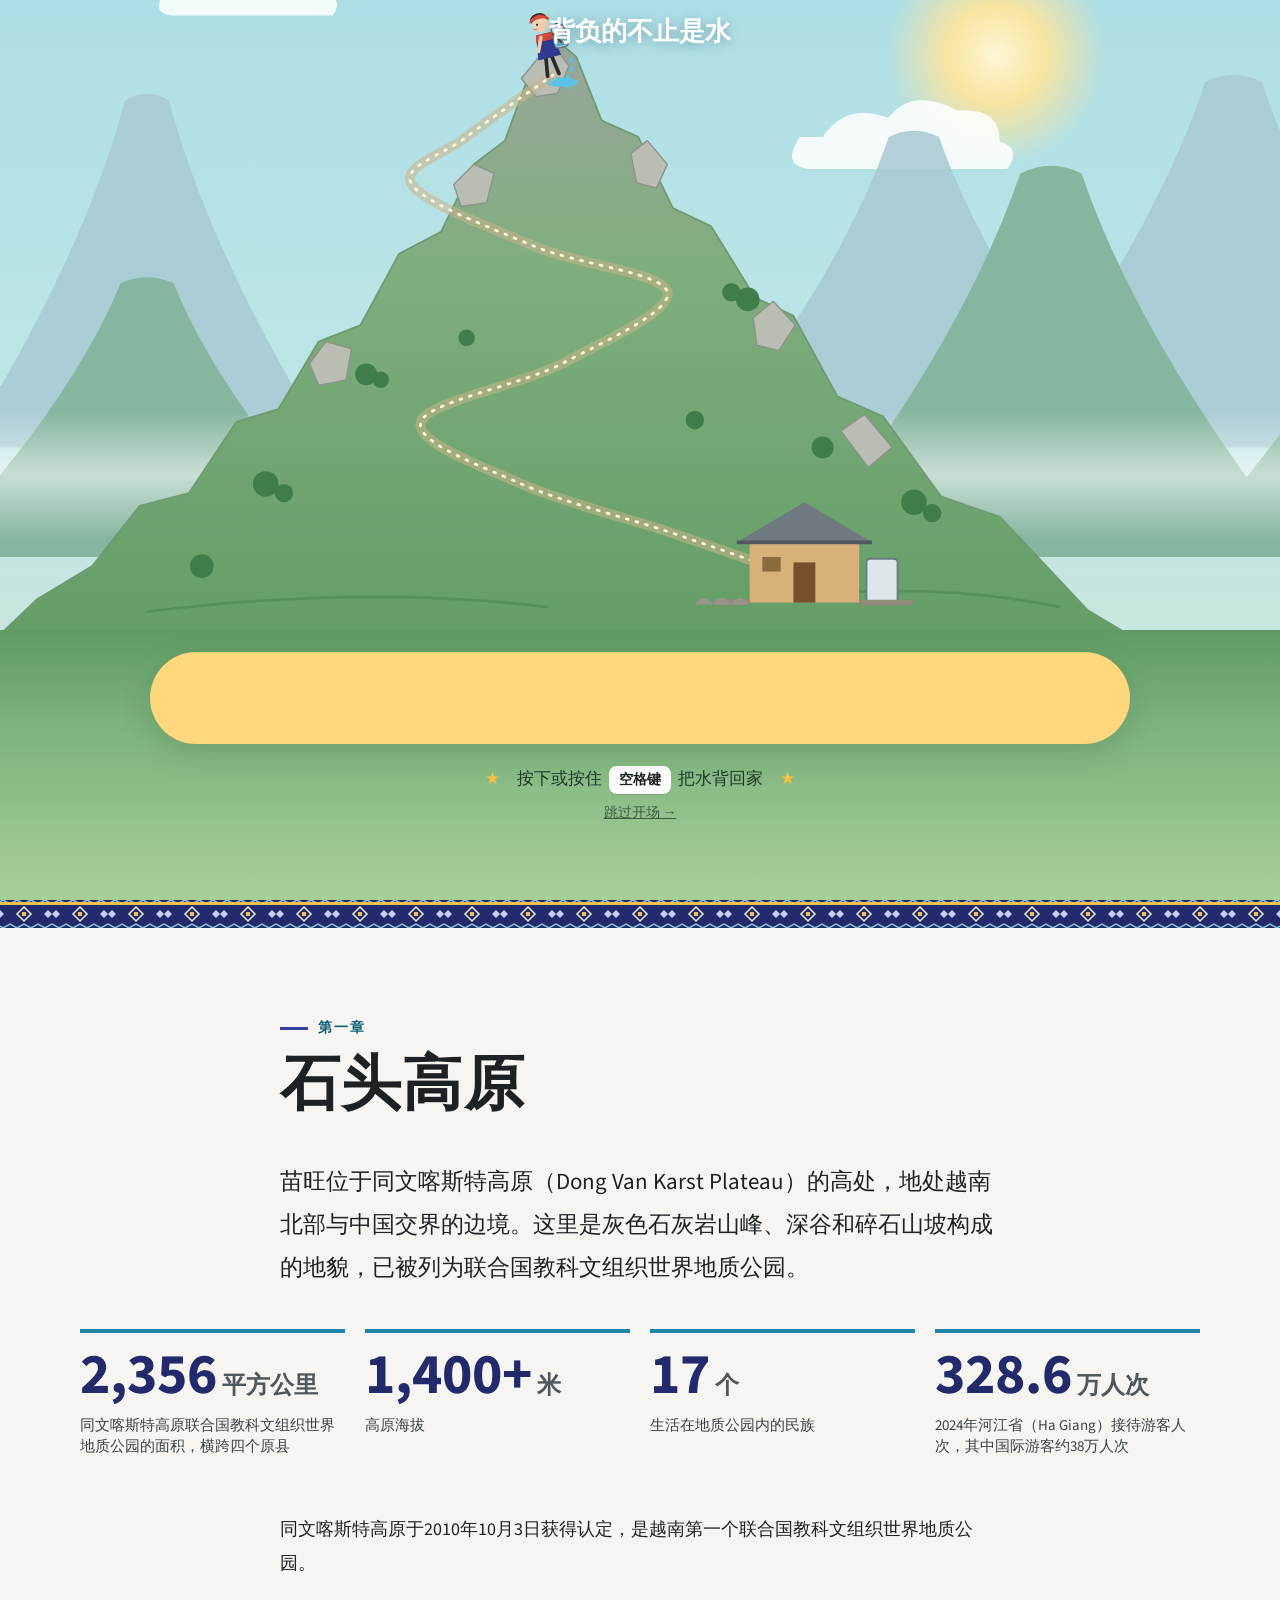
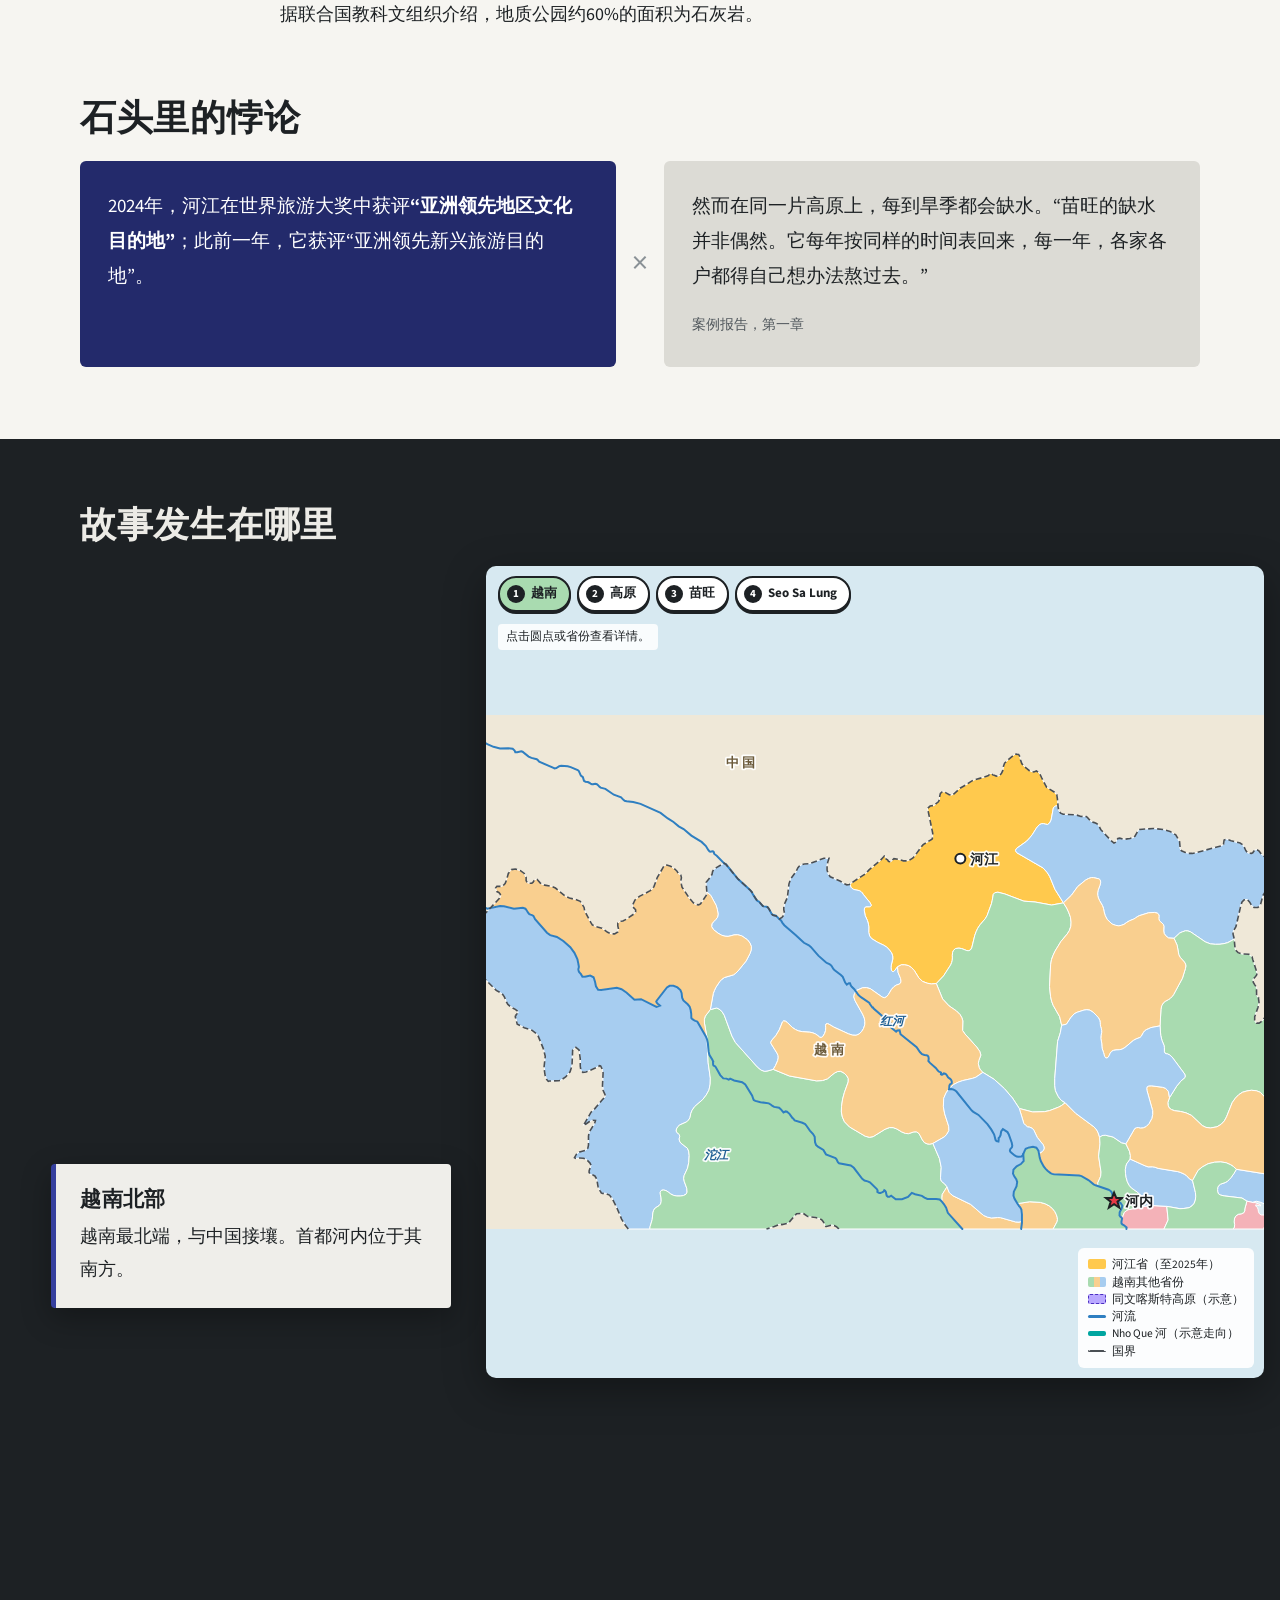
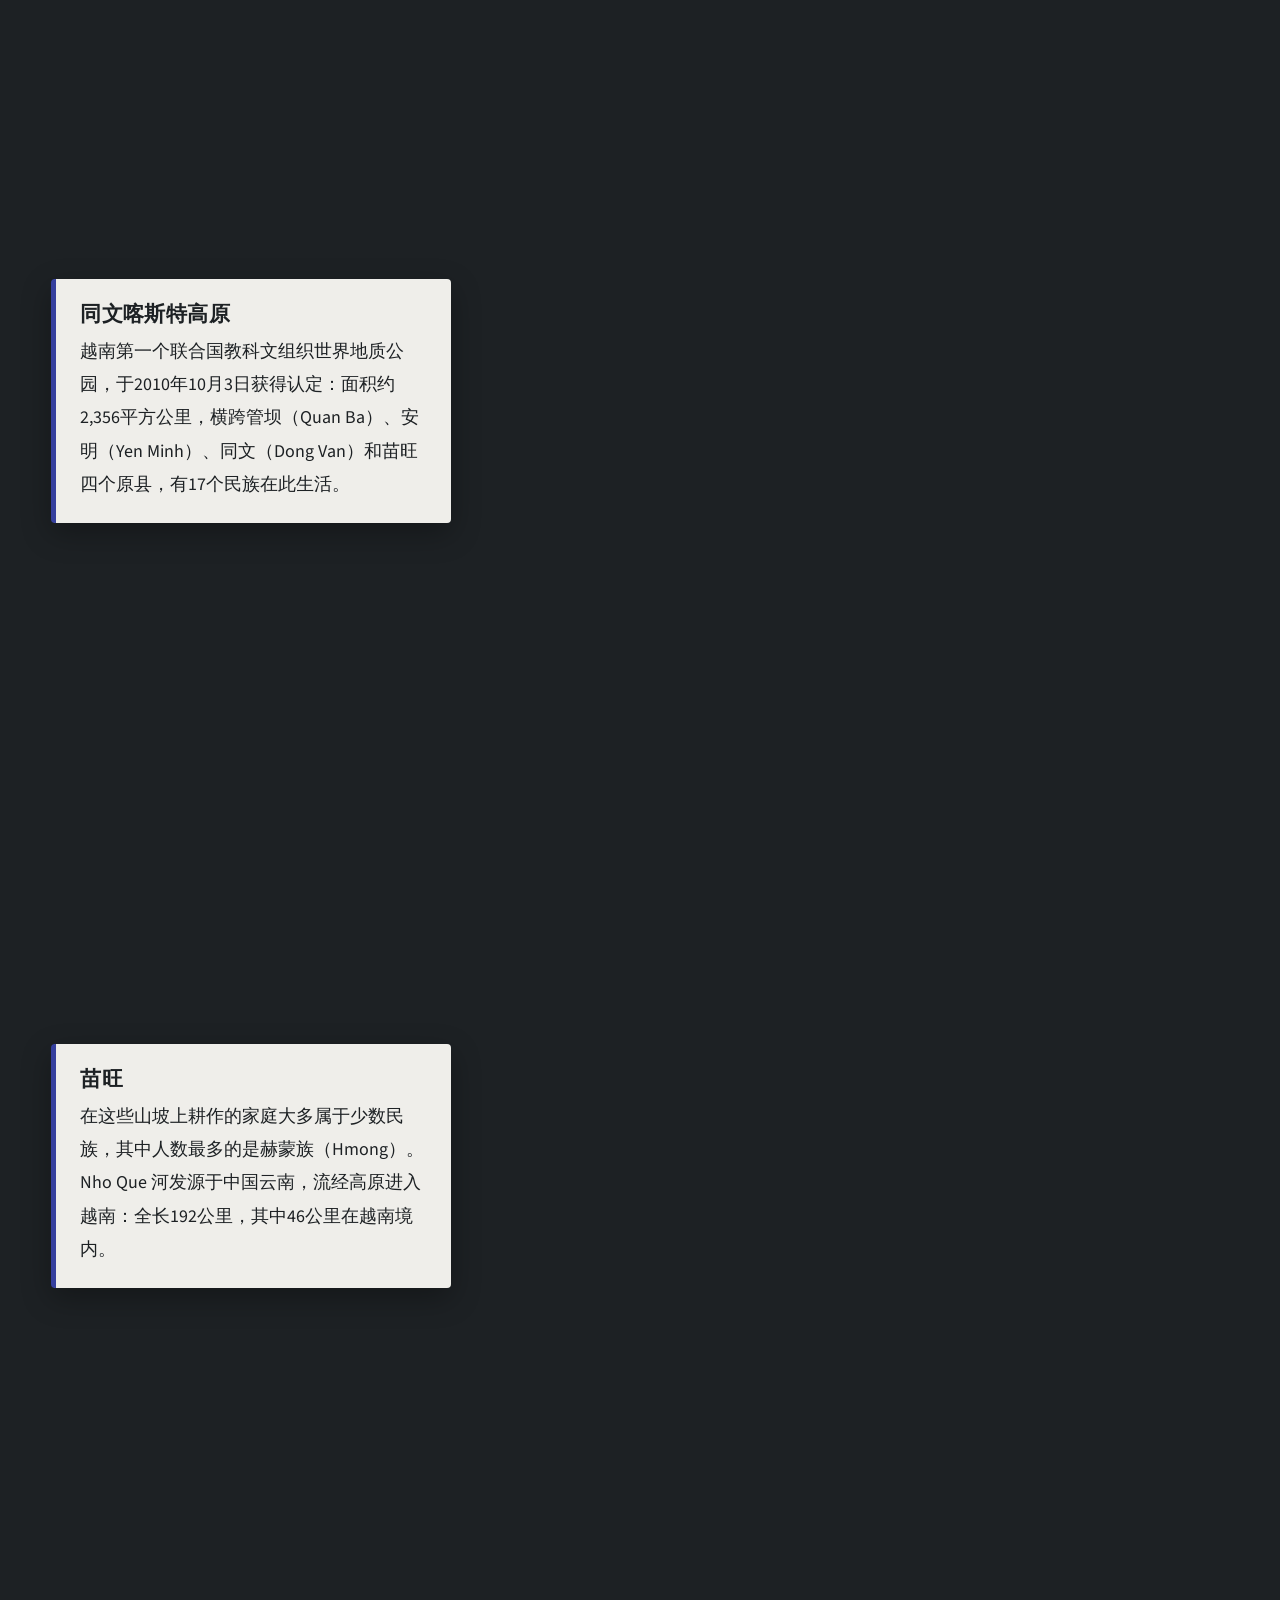
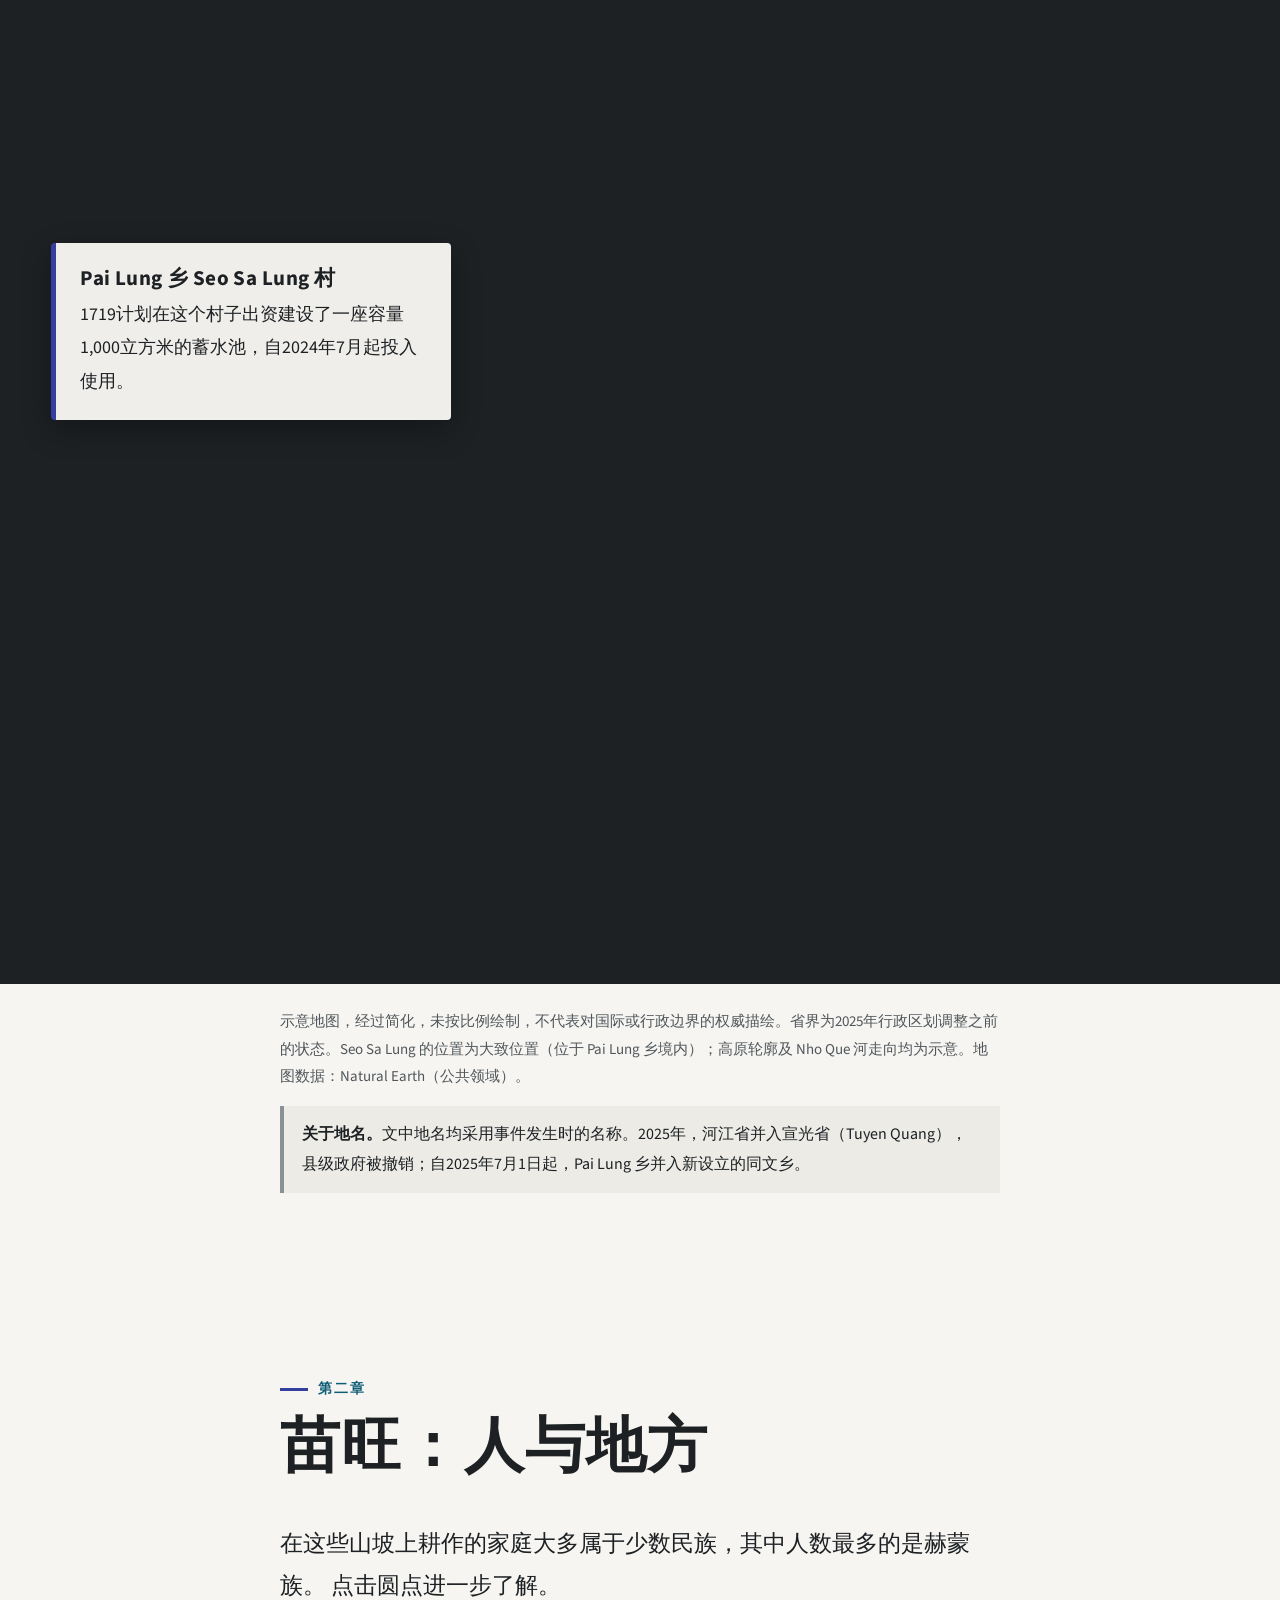
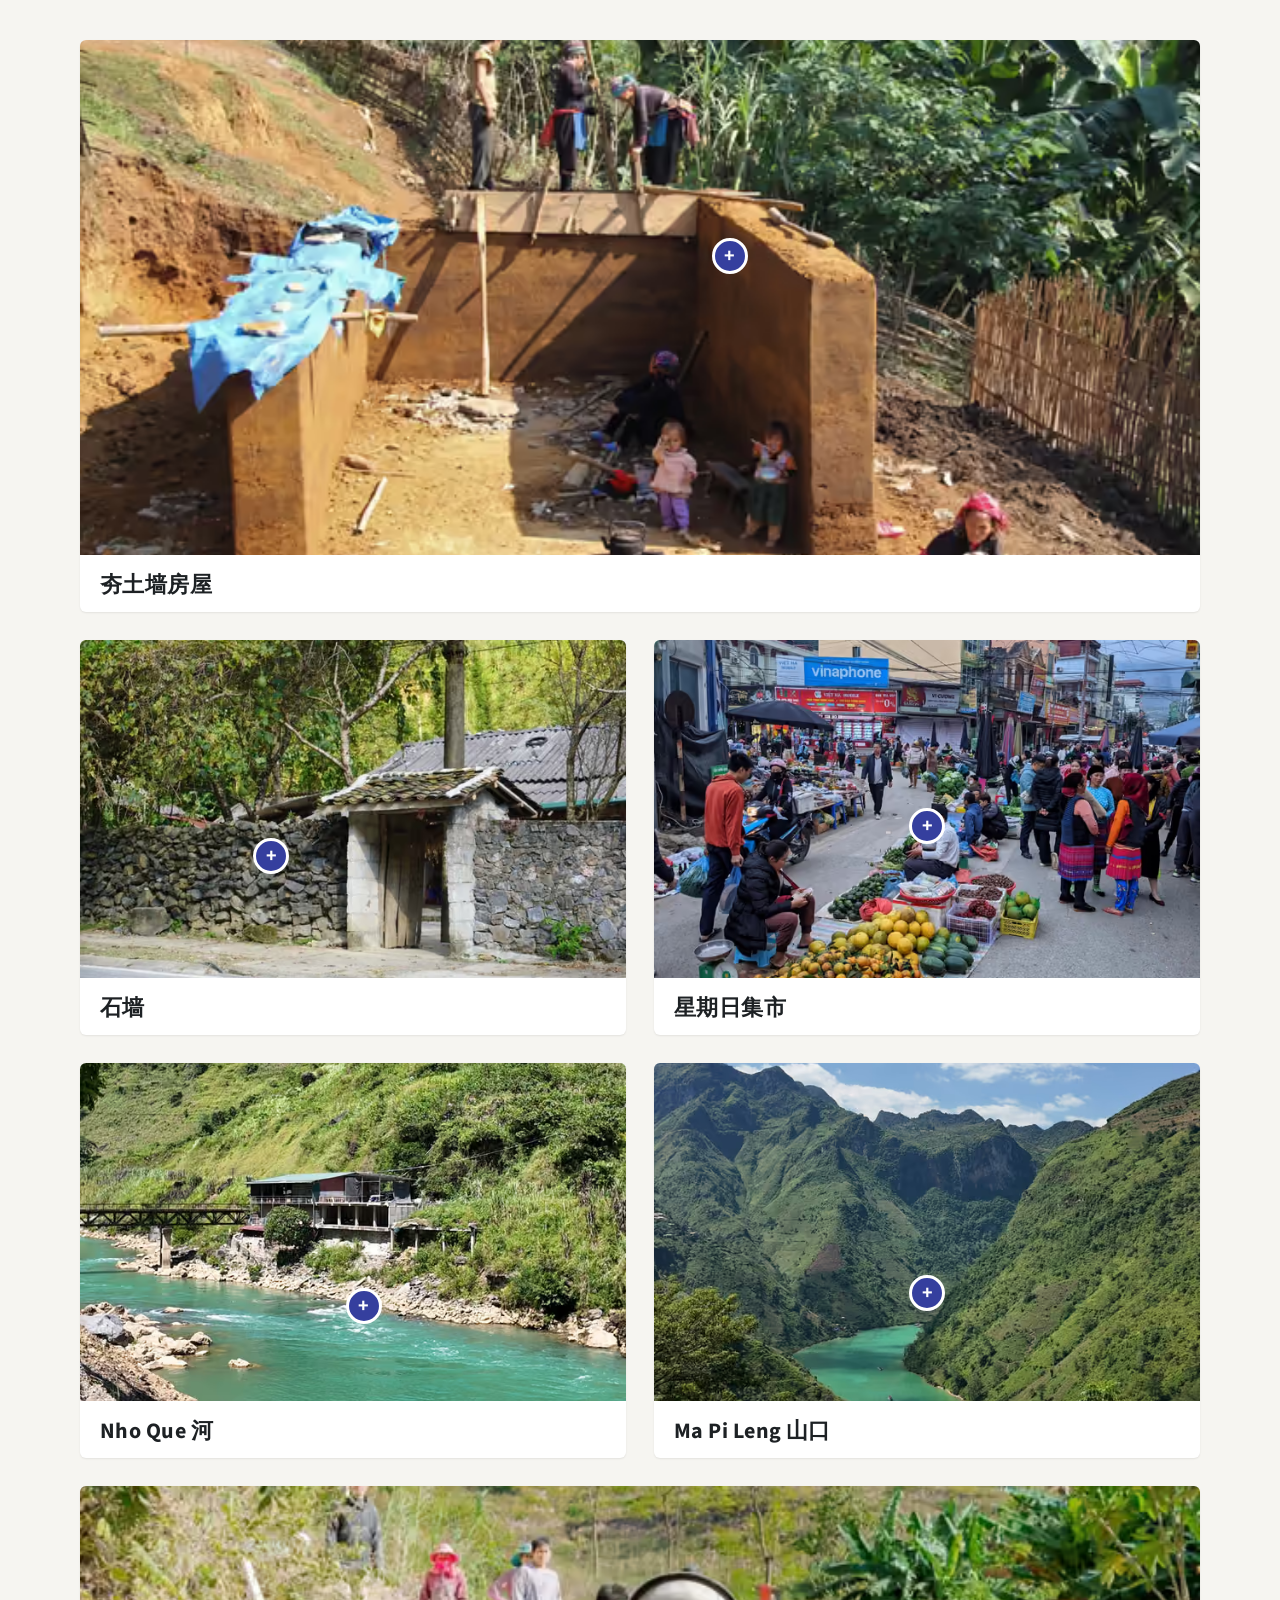
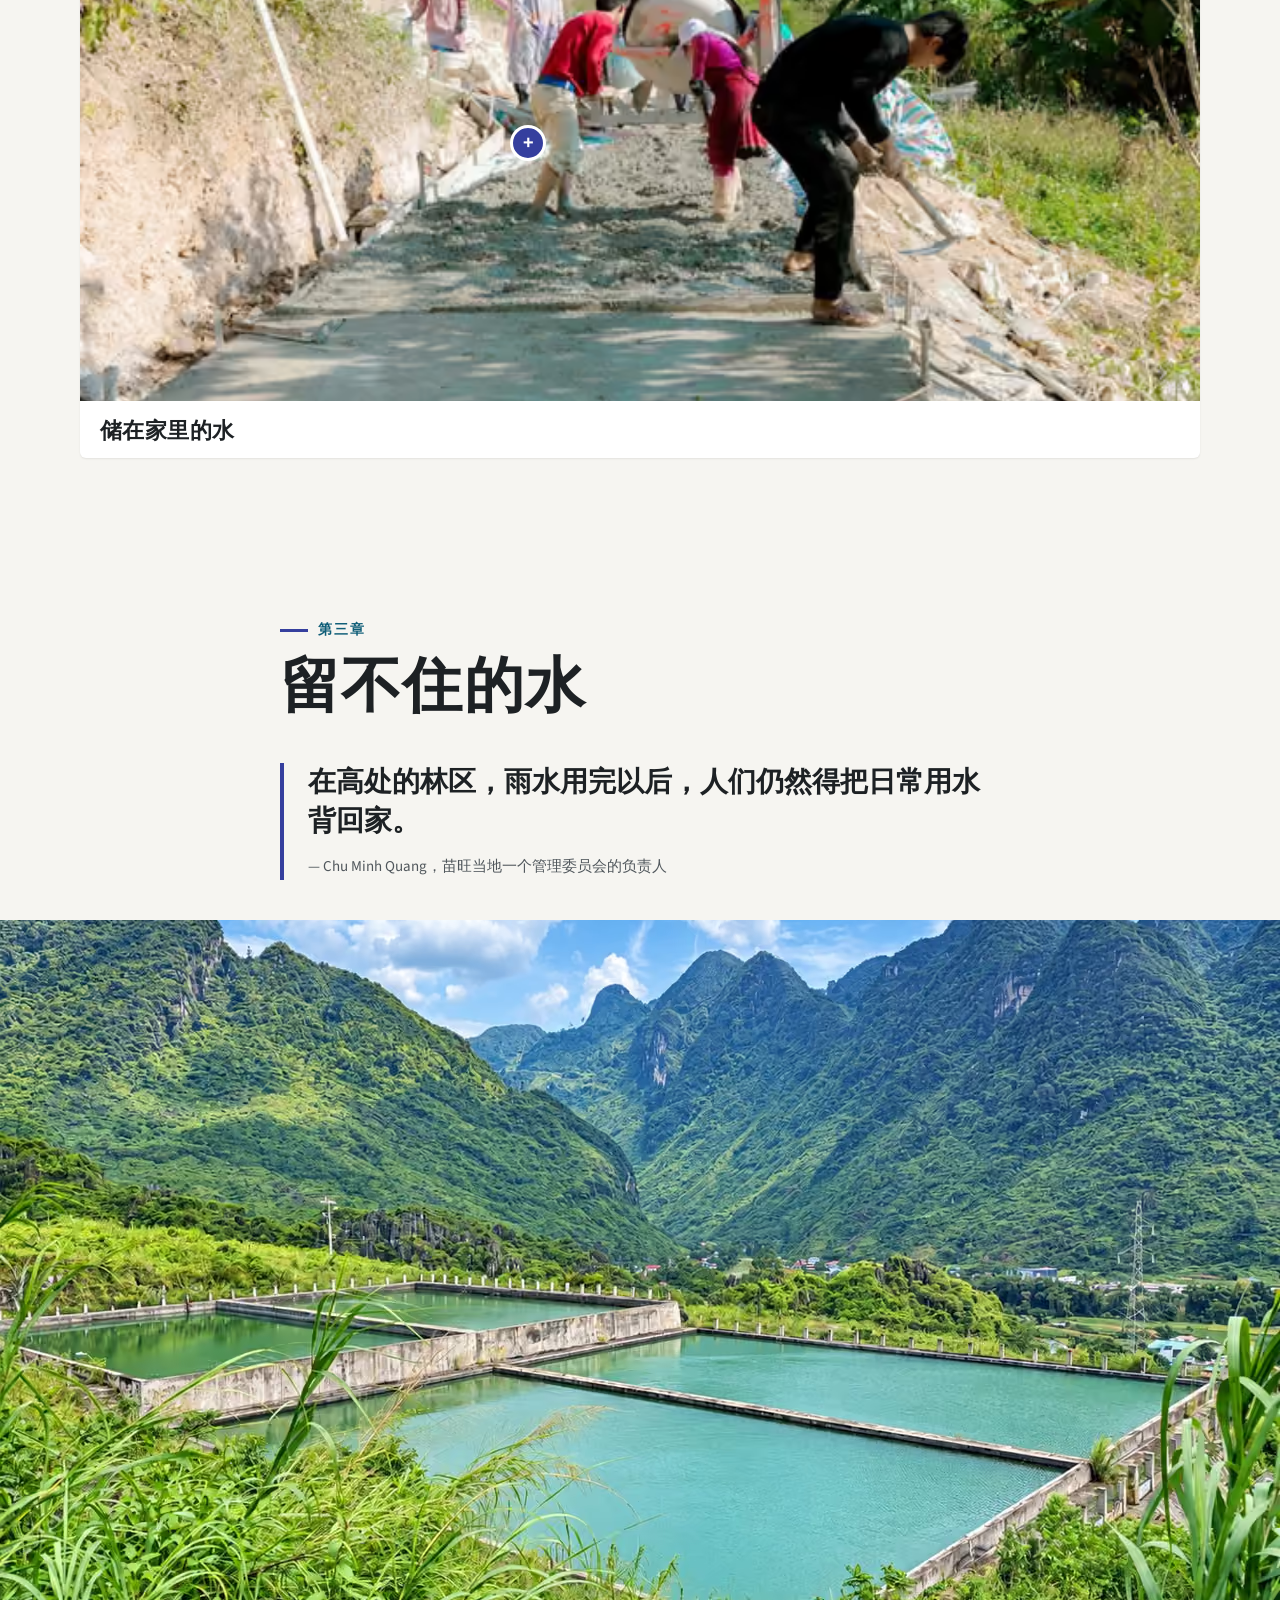
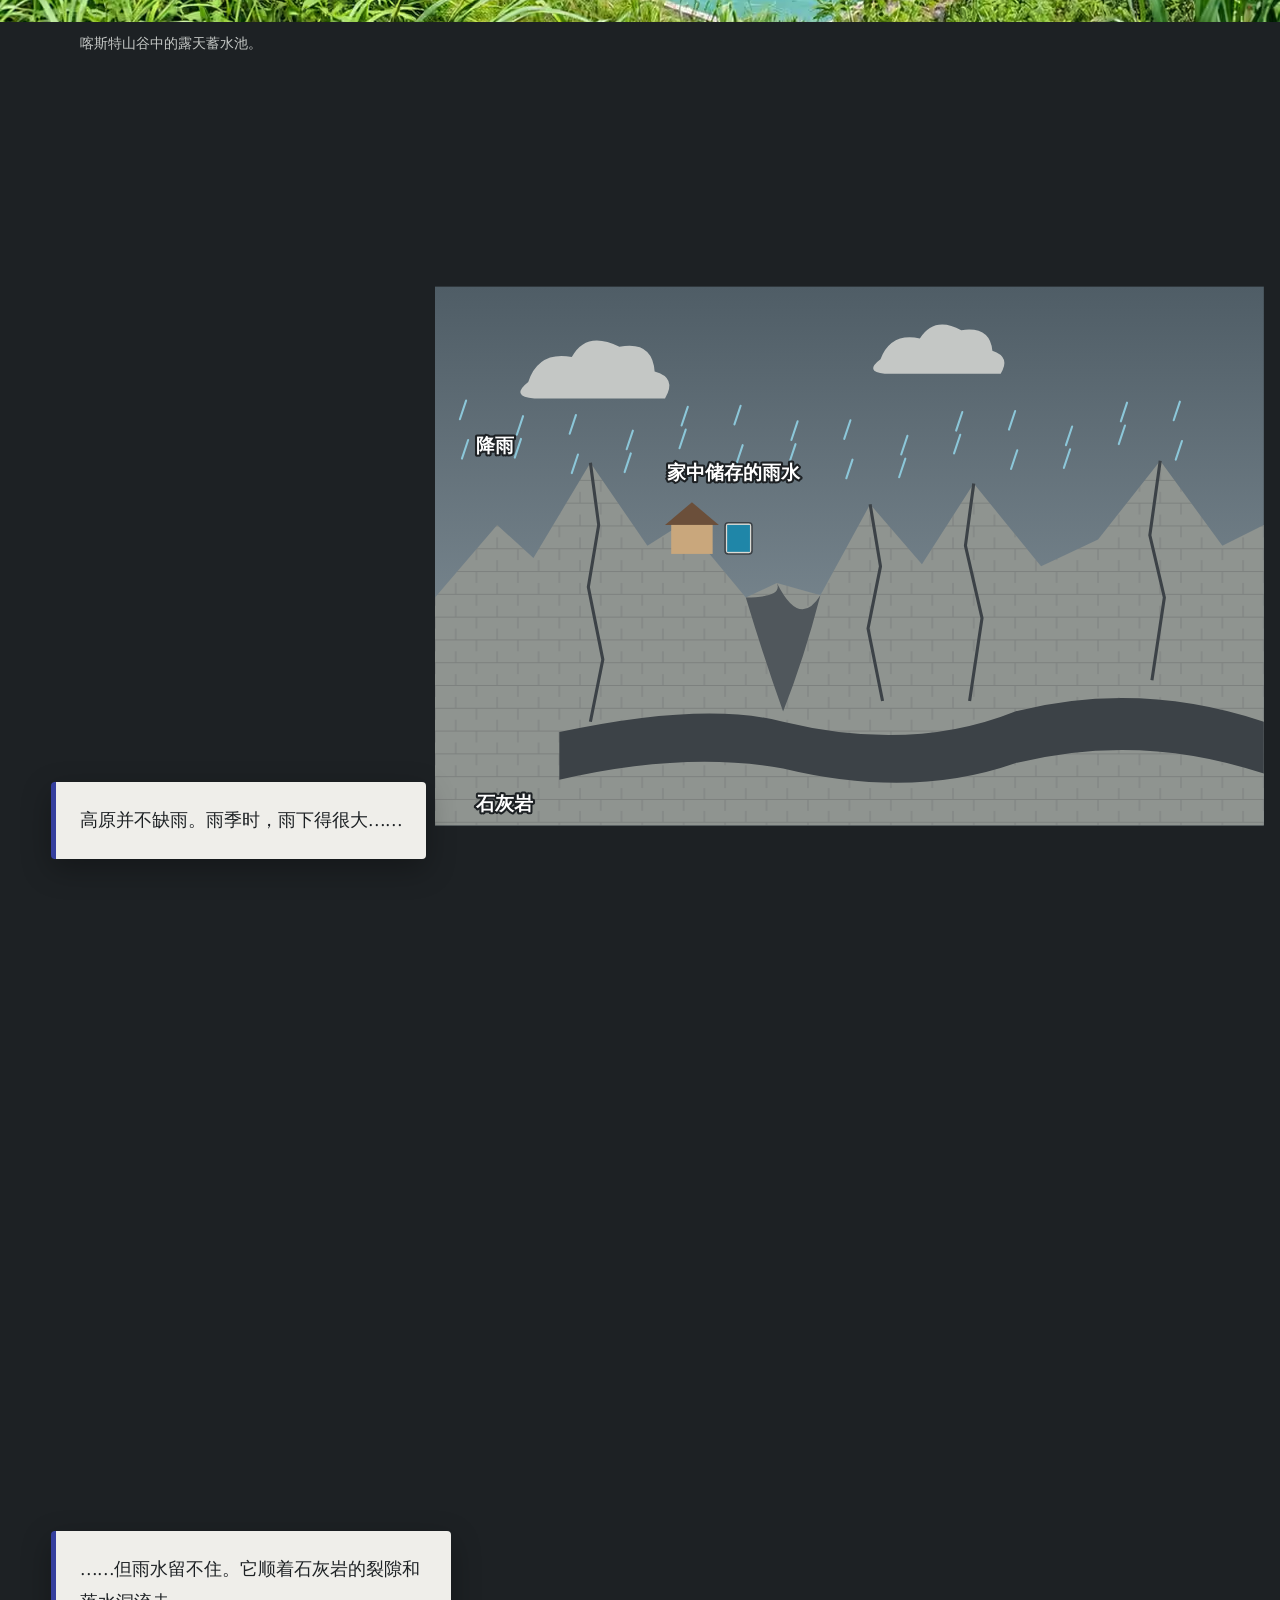
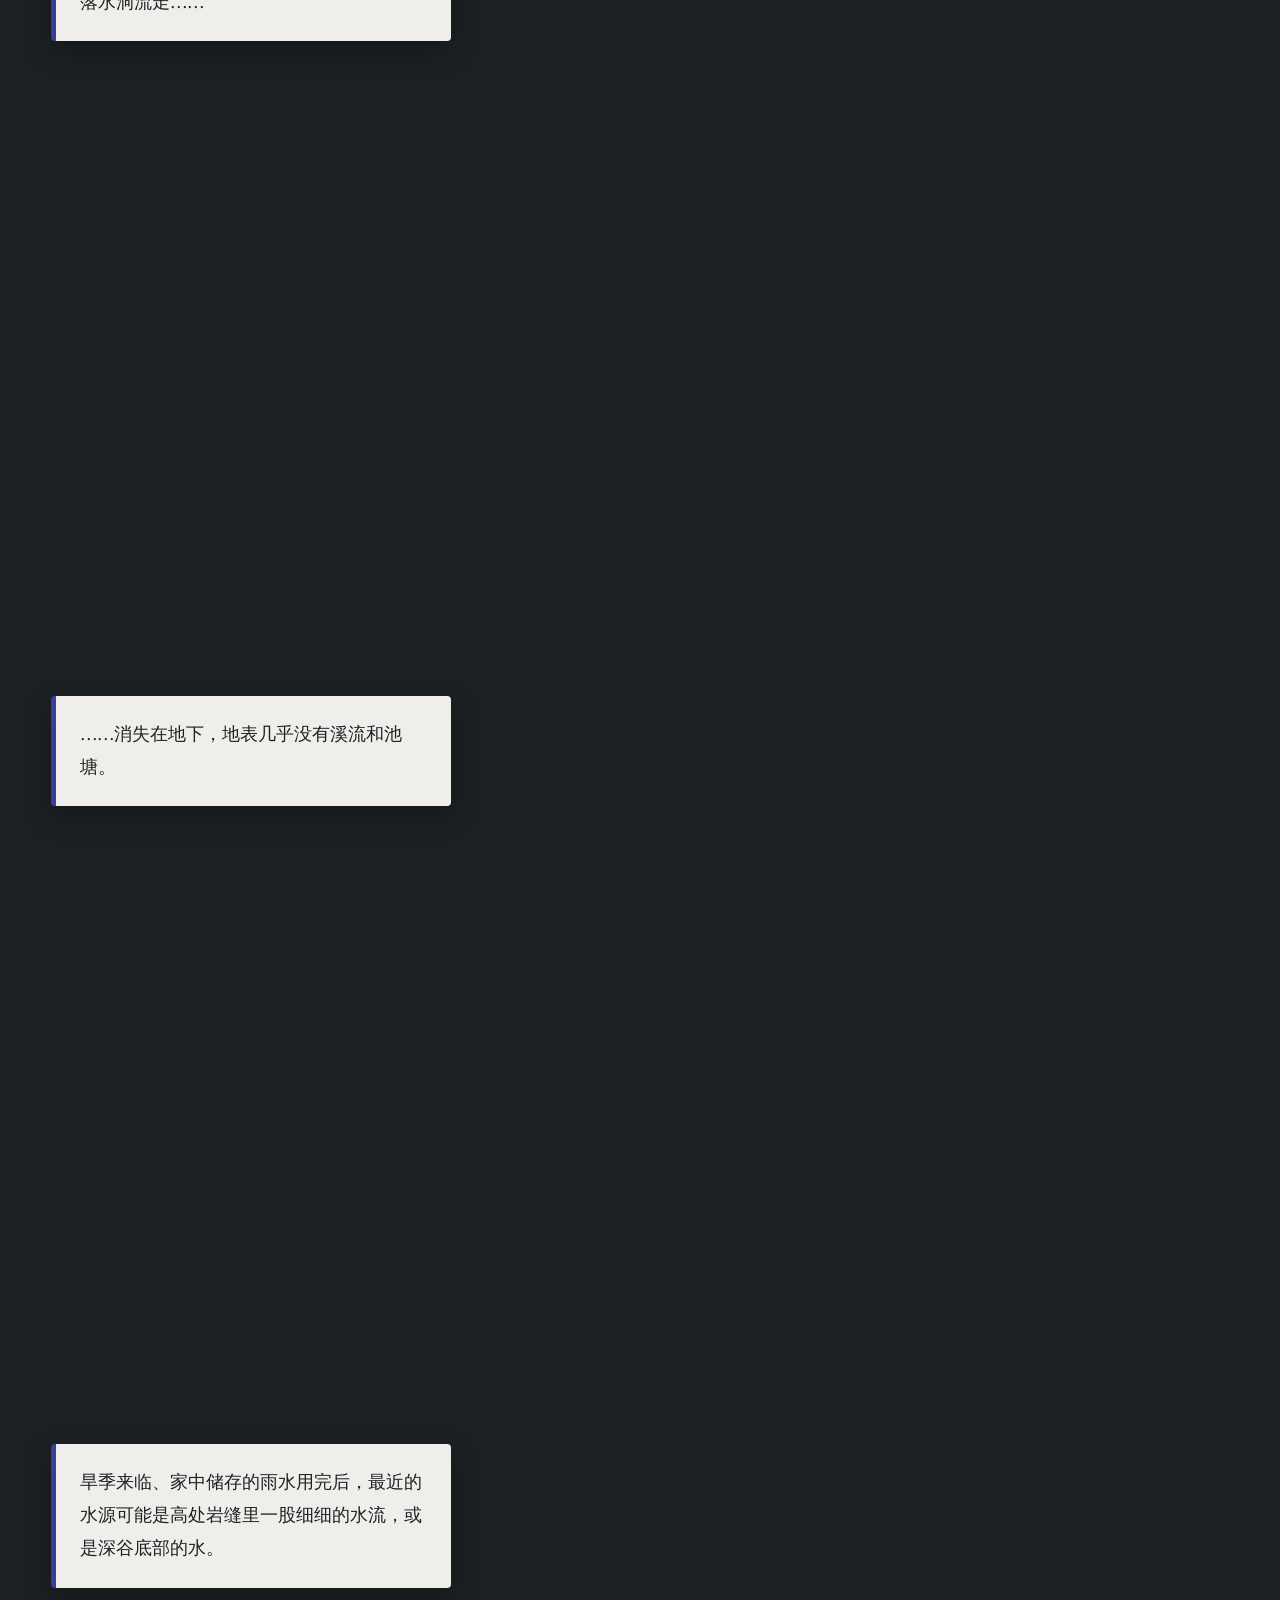
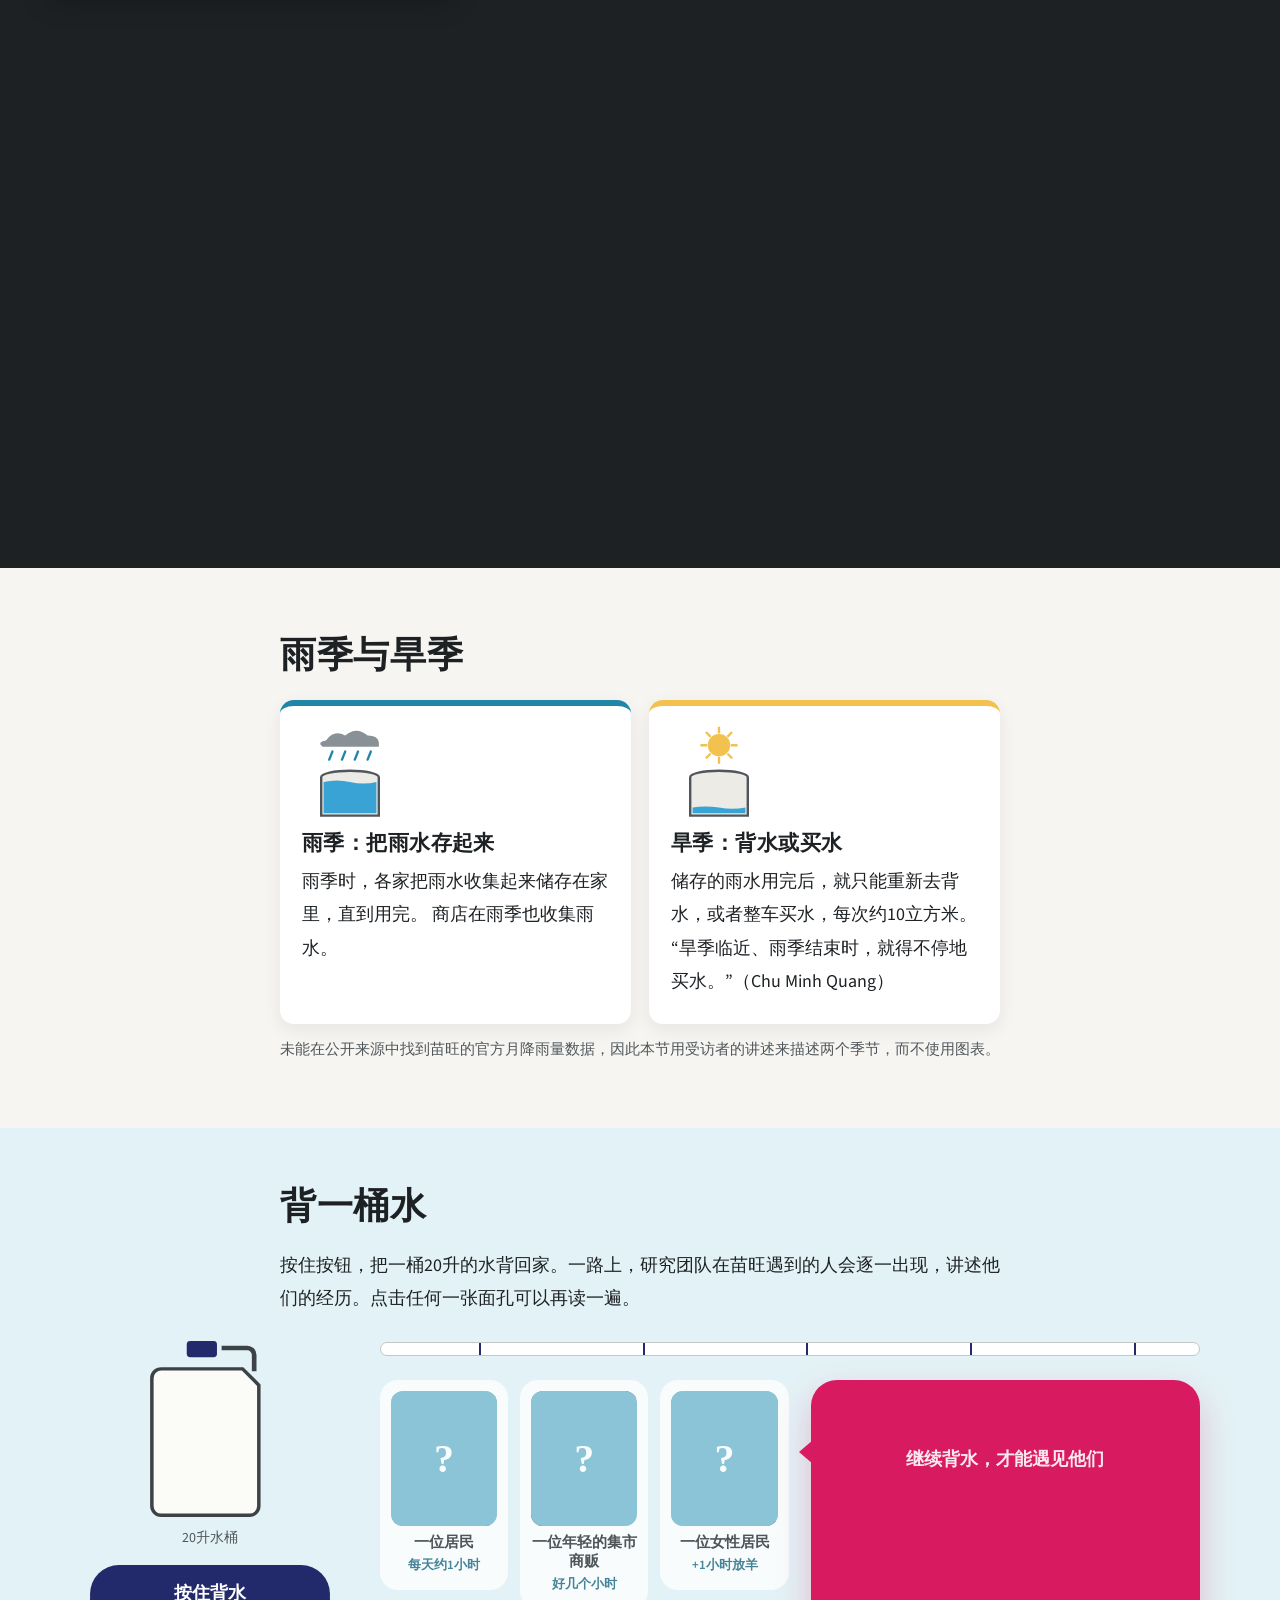
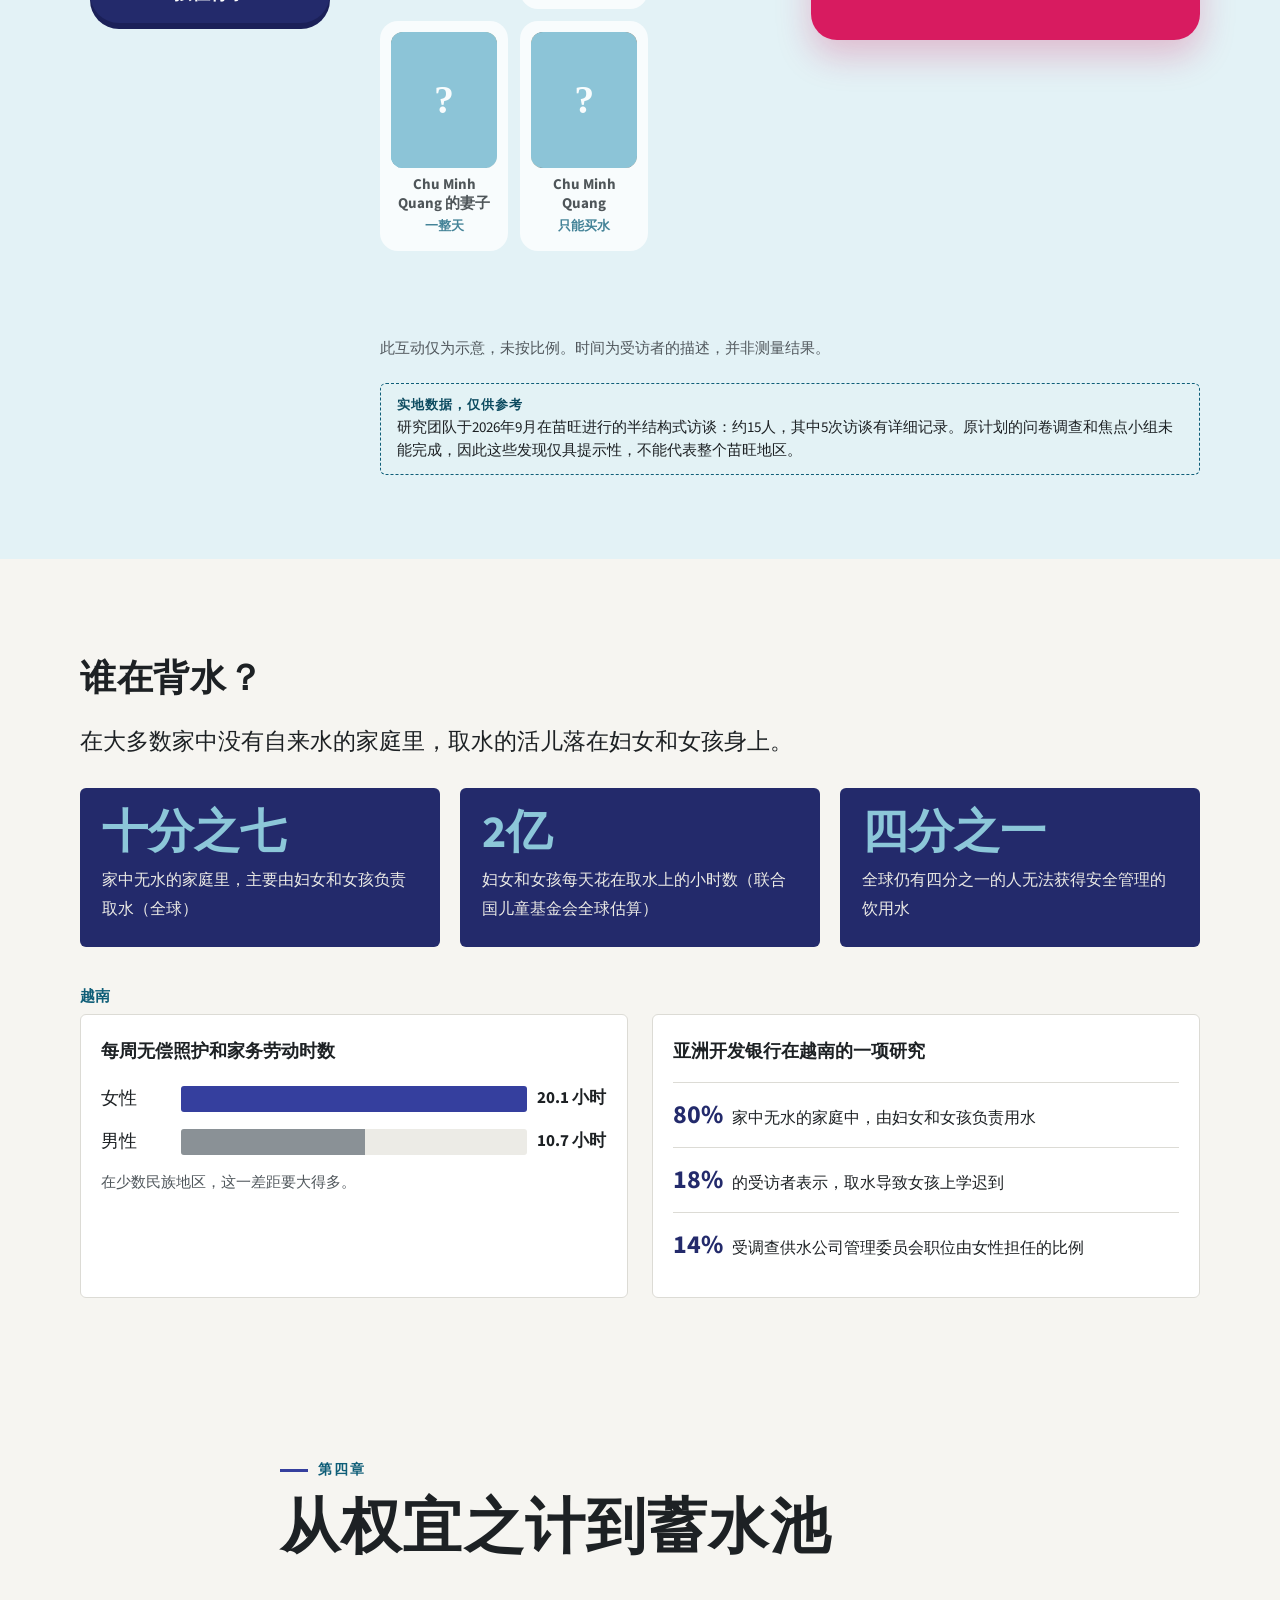
==== commit 7f5bdf15: "Interviewee portraits, clickable road stops, faster intro, Vietnamese font subsets Co-Authored-By: C" ====
--- a/zh/index.html
+++ b/zh/index.html
@@ -1 +1 @@
-<!DOCTYPE html><html lang="zh-Hans" class="no-js" data-lang="zh"> <head><meta charset="utf-8"><meta name="viewport" content="width=device-width, initial-scale=1"><meta http-equiv="X-UA-Compatible" content="IE=edge"><meta name="renderer" content="webkit"><meta name="format-detection" content="telephone=no"><title>MainSTREAMing Carrying More Than Water｜背负的不止是水</title><meta name="description" content="清华大学全球可持续发展目标案例大赛2026参赛视觉故事：越南同文喀斯特高原上的水、性别与“成功”的衡量标准。"><meta property="og:title" content="MainSTREAMing Carrying More Than Water｜背负的不止是水"><meta property="og:description" content="清华大学全球可持续发展目标案例大赛2026参赛视觉故事：越南同文喀斯特高原上的水、性别与“成功”的衡量标准。"><meta name="theme-color" content="#1d2124"><link rel="icon" href="../favicon.svg" type="image/svg+xml"><link rel="alternate" hreflang="en" href="../en/"><link rel="alternate" hreflang="zh-Hans" href="../zh/"><link rel="preload" href="../fonts/source-serif-4-latin-600-normal.woff2" as="font" type="font/woff2" crossorigin><link rel="stylesheet" href="../css/site.css"><script>document.documentElement.className = document.documentElement.className.replace('no-js', 'js');</script></head> <body>  <div class="intro" id="intro" role="dialog" aria-label="开场"> <svg class="intro-scene" id="intro-scene" viewBox="900 100 700 720" preserveAspectRatio="xMidYMid meet" aria-hidden="true"> <defs> <linearGradient id="in-sky" x1="0" y1="0" x2="0" y2="1"> <stop offset="0" stop-color="#7cc8e3"></stop><stop offset=".55" stop-color="#bfe6e6"></stop><stop offset="1" stop-color="#f6e7b8"></stop> </linearGradient> <linearGradient id="in-main" x1="0" y1="0" x2="0" y2="1"> <stop offset="0" stop-color="#9aa69c"></stop><stop offset=".35" stop-color="#7fae7d"></stop><stop offset="1" stop-color="#5f9a62"></stop> </linearGradient> <linearGradient id="in-mist" x1="0" y1="0" x2="0" y2="1"><stop offset="0" stop-color="#ffffff" stop-opacity="0"></stop><stop offset=".5" stop-color="#ffffff" stop-opacity=".55"></stop><stop offset="1" stop-color="#ffffff" stop-opacity="0"></stop></linearGradient> <radialGradient id="in-sun"><stop offset="0" stop-color="#fff7d6"></stop><stop offset=".45" stop-color="#ffe59a" stop-opacity=".9"></stop><stop offset="1" stop-color="#ffe59a" stop-opacity="0"></stop></radialGradient> </defs> <rect x="-1200" y="-1200" width="4800" height="3300" fill="url(#in-sky)"></rect> <circle cx="1690" cy="210" r="120" fill="url(#in-sun)"></circle> <g class="in-clouds"> <path class="in-cloud c1" d="M300 200 q30-45 85-25 q30-40 90-10 q55-5 55 40 q30 10 10 35 h-260 q-35-5-10-40z"></path> <path class="in-cloud c2" d="M1500 300 q25-38 72-21 q25-34 76-8 q46-4 46 34 q25 8 8 30 h-218 q-30-4-9-35z"></path> <path class="in-cloud c3" d="M800 140 q20-30 58-17 q20-27 61-7 q37-3 37 27 q20 7 7 24 h-176 q-24-3-7-27z"></path> </g> <path d="M-560 640 Q-391 475 -331.2 340 Q-300 328 -268.8 340 Q-209 475 -40 640 Z M-140 640 Q3 442 53.6 280 Q80 265.59999999999997 106.4 280 Q157 442 300 640 Z M180 640 Q336 475 391.2 340 Q420 328 448.8 340 Q504 475 660 640 Z M560 640 Q690 431 736 260 Q760 244.8 784 260 Q830 431 960 640 Z M1370 640 Q1519.5 453 1572.4 300 Q1600 286.4 1627.6 300 Q1680.5 453 1830 640 Z M1690 640 Q1859 420 1918.8 240 Q1950 224 1981.2 240 Q2041 420 2210 640 Z M2080 640 Q2223 464 2273.6 320 Q2300 307.2 2326.4 320 Q2377 464 2520 640 Z M2440 640 Q2609 442 2668.8 280 Q2700 265.59999999999997 2731.2 280 Q2791 442 2960 640 Z" fill="#a9c9d3" opacity=".85"></path> <path d="M-420 760 Q-225 562 -156 400 Q-120 385.59999999999997 -84 400 Q-15 562 180 760 Z M70 760 Q239 529 298.8 340 Q330 323.2 361.2 340 Q421 529 590 760 Z M520 760 Q676 595 731.2 460 Q760 448 788.8 460 Q844 595 1000 760 Z M1470 760 Q1652 529 1716.4 340 Q1750 323.2 1783.6 340 Q1848 529 2030 760 Z M1890 760 Q2059 573 2118.8 420 Q2150 406.4 2181.2 420 Q2241 573 2410 760 Z M2300 760 Q2495 551 2564 380 Q2600 364.8 2636 380 Q2705 551 2900 760 Z" fill="#86b6a0"></path> <rect x="-1200" y="880" width="4800" height="1400" fill="#5f9a62"></rect> <!-- main mountain with the spring near its summit --> <rect x="-1200" y="600" width="4800" height="140" fill="url(#in-mist)"></rect> <path d="M520 920 L640 806 L700 770 L752 704 L806 690 L858 612 L904 598 L948 524 L994 506 L1036 428 L1082 404 L1118 330 L1152 304 L1182 222 L1206 192 L1230 212 L1258 282 L1298 300 L1336 378 L1378 398 L1426 476 L1468 496 L1516 584 L1566 606 L1630 694 L1694 716 L1790 818 L1960 920 Z" fill="url(#in-main)" stroke="#6f9a72" stroke-width="2" stroke-linejoin="round"></path> <g class="in-outcrops"> <path d="M1170 236 L1188 214 L1206 200 L1222 222 L1210 252 L1186 256 Z"></path> <path d="M1096 352 L1118 330 L1140 340 L1132 372 L1104 376 Z"></path> <path d="M1290 318 L1308 304 L1330 330 L1318 356 L1296 350 Z"></path> <path d="M938 548 L956 524 L984 532 L978 566 L948 572 Z"></path> <path d="M1424 498 L1446 480 L1470 506 L1452 534 L1428 528 Z"></path> <path d="M1520 622 L1546 604 L1576 640 L1550 662 Z"></path> </g> <g class="in-trees"> <circle cx="1000" cy="560" r="12"></circle><circle cx="1016" cy="566" r="9"></circle><circle cx="1400" cy="470" r="10"></circle><circle cx="1418" cy="478" r="13"></circle> <circle cx="890" cy="680" r="14"></circle><circle cx="910" cy="690" r="10"></circle><circle cx="1500" cy="640" r="12"></circle><circle cx="1600" cy="700" r="14"></circle> <circle cx="1620" cy="712" r="10"></circle><circle cx="820" cy="770" r="13"></circle><circle cx="1110" cy="520" r="9"></circle><circle cx="1360" cy="610" r="10"></circle> </g> <!-- terraces and stone walls --> <path d="M760 820 Q1000 790 1200 815 M820 860 Q1060 830 1290 852 M1500 800 Q1640 790 1760 815" class="in-terrace"></path> <!-- spring --> <path class="in-spring" d="M1224 214 q4 10 -2 18 q-5 7 0 14"></path> <ellipse cx="1214" cy="240" rx="18" ry="5" fill="#5cc3e6"></ellipse> <!-- trail --> <path d="M1205 232 C1189.2 243.3 1135.8 280.0 1110 300 C1084.2 320.0 1037.5 332.0 1050 352 C1062.5 372.0 1138.3 400.3 1185 420 C1231.7 439.7 1325.0 448.7 1330 470 C1335.0 491.3 1260.0 524.3 1215 548 C1170.0 571.7 1067.5 590.0 1060 612 C1052.5 634.0 1125.0 660.0 1170 680 C1215.0 700.0 1285.0 717.0 1330 732 C1375.0 747.0 1421.7 763.7 1440 770" class="in-trail-bed"></path> <path d="M1205 232 C1189.2 243.3 1135.8 280.0 1110 300 C1084.2 320.0 1037.5 332.0 1050 352 C1062.5 372.0 1138.3 400.3 1185 420 C1231.7 439.7 1325.0 448.7 1330 470 C1335.0 491.3 1260.0 524.3 1215 548 C1170.0 571.7 1067.5 590.0 1060 612 C1052.5 634.0 1125.0 660.0 1170 680 C1215.0 700.0 1285.0 717.0 1330 732 C1375.0 747.0 1421.7 763.7 1440 770" class="in-trail" id="intro-trail"></path> <path d="M1205 232 C1189.2 243.3 1135.8 280.0 1110 300 C1084.2 320.0 1037.5 332.0 1050 352 C1062.5 372.0 1138.3 400.3 1185 420 C1231.7 439.7 1325.0 448.7 1330 470 C1335.0 491.3 1260.0 524.3 1215 548 C1170.0 571.7 1067.5 590.0 1060 612 C1052.5 634.0 1125.0 660.0 1170 680 C1215.0 700.0 1285.0 717.0 1330 732 C1375.0 747.0 1421.7 763.7 1440 770" class="in-trail-done" id="intro-trail-done"></path> <!-- house: rammed-earth walls, tiled roof, rain tank --> <g transform="translate(1420 700)"> <rect x="0" y="40" width="120" height="70" fill="#d7b07a"></rect> <path d="M-14 44 L60 0 L134 44 Z" fill="#6f7a80"></path> <path d="M-14 44 L134 44" stroke="#4f585e" stroke-width="4"></path> <rect x="48" y="66" width="24" height="44" fill="#7a4f2b"></rect> <rect class="in-window" x="14" y="60" width="20" height="16" fill="#8a6a3e"></rect> <rect x="128" y="62" width="34" height="48" rx="4" fill="#dfe6ea" stroke="#6c7a86" stroke-width="2"></rect> <rect class="in-tank-water" x="131" y="106" width="28" height="0" fill="#3aa3d6"></rect> <path d="M-40 110 h40 M120 110 h60" stroke="#8f8a7a" stroke-width="6"></path> <path d="M-60 112 q10-14 20 0 q10-14 20 0 q10-14 20 0" fill="#9a958a"></path> </g> <!-- the walker --> <g id="intro-walker" class="in-walker"> <g class="in-flip"><g class="in-body"> <path class="w-leg wl1" d="M-4 -26 L-8 0"></path> <path class="w-leg wl2" d="M4 -26 L8 0"></path> <path d="M-12 -58 h22 l5 34 h-32 z" fill="#2f3b8f"></path> <path d="M-12 -58 h22 l2 10 h-26 z" fill="#d9483b"></path> <rect x="-30" y="-64" width="18" height="30" rx="4" fill="#eef2f4" stroke="#6c7a86" stroke-width="2"></rect> <rect x="-26" y="-68" width="7" height="5" rx="1" fill="#353f9e"></rect> <path class="w-water" d="M-28 -50 h14 v14 h-14 z" fill="#3aa3d6" opacity=".8"></path> <path d="M-12 -56 L-22 -40" stroke="#7b4a26" stroke-width="3"></path> <path class="w-arm" d="M4 -54 L12 -36"></path> <circle cx="0" cy="-72" r="11" fill="#f2cfae"></circle> <path d="M-12 -74 q2 -14 14 -13 q12 1 11 12 q-6 -5 -13 -5 q-7 0 -12 6z" fill="#3b2a24"></path> <path d="M-13 -78 q12 -12 26 -2 l2 4 q-14 -6 -28 0z" fill="#d9483b"></path> <circle cx="5" cy="-72" r="1.5" fill="#2a2a2a"></circle> <path d="M6 -66 q3 1 5 -1" stroke="#c4705a" stroke-width="1.4" fill="none"></path> </g></g> </g> </svg> <p class="intro-logo">背负的不止是水</p> <div class="intro-ui"> <div class="intro-bar" id="intro-bar"> <p class="intro-quote" lang="zh-Hans"> <span class="iq">缺</span><span class="iq">水</span><span class="iq">从</span><span class="iq">来</span><span class="iq">不</span><span class="iq">只</span><span class="iq">是</span><span class="iq hl">没</span><span class="iq hl">有</span><span class="iq hl">水</span><span class="iq">。</span><span class="iq">它</span><span class="iq">还</span><span class="iq">关</span><span class="iq">乎</span><span class="iq hl">谁</span><span class="iq hl">去</span><span class="iq hl">取</span><span class="iq hl">水</span><span class="iq">、</span><span class="iq">储</span><span class="iq">存</span><span class="iq">多</span><span class="iq">少</span><span class="iq">，</span><span class="iq">以</span><span class="iq">及</span><span class="iq">水</span><span class="iq">不</span><span class="iq">够</span><span class="iq">时</span><span class="iq hl">先</span><span class="iq hl">用</span><span class="iq hl">在</span><span class="iq hl">哪</span><span class="iq hl">里</span><span class="iq">。</span> </p> <span class="intro-src">— 改写自案例报告</span> </div> <p class="intro-hint" id="intro-hint"> <span class="hs">★</span> <span class="kb-only st-hold">按下或按住 <kbd>空格键</kbd> 把水背回家</span> <span class="kb-only st-ready">你已经准备好了：按下 <kbd>空格键</kbd> 进入</span> <span class="touch-only st-hold">点按或按住屏幕任意位置，把水背回家</span> <span class="touch-only st-ready">你已经准备好了：点按进入</span> <span class="hs">★</span> </p> <button type="button" class="intro-skip" id="intro-skip">跳过开场 →</button> </div> </div> <a class="skip" href="#main">跳到正文</a> <header class="site-header" id="top"> <a class="brand" href="#plateau">MainSTREAMing Carrying More Than Water</a> <nav class="progress-nav" aria-label="章节"> <ol> <li><a href="#plateau" data-nav="plateau"><span class="n">1</span><span class="l">高原</span></a></li><li><a href="#village" data-nav="village"><span class="n">2</span><span class="l">村庄</span></a></li><li><a href="#water" data-nav="water"><span class="n">3</span><span class="l">水</span></a></li><li><a href="#reservoir" data-nav="reservoir"><span class="n">4</span><span class="l">蓄水池</span></a></li><li><a href="#question" data-nav="question"><span class="n">5</span><span class="l">问题</span></a></li> </ol> </nav> <a class="lang-switch" id="lang-switch" href="../en/" hreflang="en" lang="en" aria-label="切换为英文"> <span class="full">English</span><span class="short">EN</span> </a> <div class="progress-bar" aria-hidden="true"><span id="progress-fill"></span></div> </header> <noscript><p class="noscript">本页的互动部分需要 JavaScript。没有它，所有文字和数据仍可正常阅读。</p></noscript> <main id="main">  <section id="plateau" class="chapter ch-plateau" data-anchor> <div class="hero"> <picture class="img-slot hero-img" data-slot="plateau/hero" data-alt="身着苗族服饰的妇女和女孩背着大型不锈钢水箱，沿石子山路向上攀行。" data-need="苗旺附近同文喀斯特高原的全景照片（团队拍摄，仅风景，宽度至少2400像素）。"> <source type="image/avif" srcset="../images/plateau/_gen/hero-640.avif 640w, ../images/plateau/_gen/hero-1280.avif 1280w, ../images/plateau/_gen/hero-1920.avif 1920w" sizes="100vw"> <source type="image/webp" srcset="../images/plateau/_gen/hero-640.webp 640w, ../images/plateau/_gen/hero-1280.webp 1280w, ../images/plateau/_gen/hero-1920.webp 1920w" sizes="100vw"> <img src="../images/plateau/_gen/hero-1280.jpg" alt="身着苗族服饰的妇女和女孩背着大型不锈钢水箱，沿石子山路向上攀行。" width="1280" height="606" loading="eager" decoding="async"> </picture> <div class="hero-shade" aria-hidden="true"></div> <div class="hero-text"> <p class="kicker">清华大学全球可持续发展目标案例大赛 2026 · SDG 6 × SDG 5</p> <h1>背负的不止是水</h1> <p class="subtitle">以性别回应型评估重新审视农村供水投资的成效 —— 越南苗旺（Meo Vac）案例研究</p> <p class="byline"><span class="by-label">作者</span> Nguyen Tra My · Tran Chuc Linh · Trinh Ho Ha An <span class="by-aff">– 越南外贸大学（Foreign Trade University）</span></p> <p class="hook">在一片雨水会直接渗入岩石的高原上，一座蓄水池把水引到了村子中央。它被记为一项成功。这是一个关于它改变了什么、以及统计数字遗漏了什么的故事。</p> <a class="scroll-cue" href="#plateau-intro">向下滚动开始阅读 <span aria-hidden="true">↓</span></a> </div> </div> <div class="motif" aria-hidden="true"></div> <div class="wrap narrow" id="plateau-intro" data-anchor> <p class="chapter-no">第一章</p> <h2>石头高原</h2> <p class="lead reveal">苗旺位于同文喀斯特高原（Dong Van Karst Plateau）的高处，地处越南北部与中国交界的边境。这里是灰色石灰岩山峰、深谷和碎石山坡构成的地貌，已被列为联合国教科文组织世界地质公园。</p> </div> <div class="wrap stats" data-anchor id="plateau-stats"> <div class="stat reveal"> <p class="stat-value"><span data-count="2356" data-decimals="0">2,356</span><span class="unit"> 平方公里</span></p> <p class="stat-label">同文喀斯特高原联合国教科文组织世界地质公园的面积，横跨四个原县</p> </div><div class="stat reveal"> <p class="stat-value"><span data-count="1400" data-decimals="0">1,400+</span><span class="unit"> 米</span></p> <p class="stat-label">高原海拔</p> </div><div class="stat reveal"> <p class="stat-value"><span data-count="17" data-decimals="0">17</span><span class="unit"> 个</span></p> <p class="stat-label">生活在地质公园内的民族</p> </div><div class="stat reveal"> <p class="stat-value"><span data-count="328.6" data-decimals="1">328.6</span><span class="unit"> 万人次</span></p> <p class="stat-label">2024年河江省（Ha Giang）接待游客人次，其中国际游客约38万人次</p> </div> </div> <div class="wrap narrow"> <p class="reveal">同文喀斯特高原于2010年10月3日获得认定，是越南第一个联合国教科文组织世界地质公园。</p> <p class="reveal">据联合国教科文组织介绍，地质公园约60%的面积为石灰岩。</p> </div> <div class="wrap paradox" data-anchor id="plateau-paradox"> <h3 class="reveal">石头里的悖论</h3> <div class="paradox-grid"> <div class="paradox-card bright reveal"><p>2024年，河江在世界旅游大奖中获评<strong>“亚洲领先地区文化目的地”</strong>；此前一年，它获评“亚洲领先新兴旅游目的地”。</p></div> <div class="paradox-vs" aria-hidden="true">×</div> <div class="paradox-card dry reveal"><p>然而在同一片高原上，每到旱季都会缺水。“苗旺的缺水并非偶然。它每年按同样的时间表回来，每一年，各家各户都得自己想办法熬过去。”</p><p class="attrib">案例报告，第一章</p></div> </div> </div> <div class="scrolly map-scrolly dark" data-scrolly="map" id="plateau-map" data-anchor> <h3 class="wrap scrolly-heading">故事发生在哪里</h3> <div class="scrolly-figure" data-step="0"><div class="map-card"> <svg class="map-svg" viewBox="0 0 1000 651" data-steps="[[0,0,1000,651],[511.4,0,295,198],[625,24.8,159,111],[663.6,52,77,59]]" role="img" aria-label="越南北部地图，逐步放大至苗旺和 Seo Sa Lung" preserveAspectRatio="xMidYMid meet"> <defs> <clipPath id="hg-clip"><path d="M735.3,111.6L732.2,112.2L731.2,112.8L730.3,113.5L729.6,114.6L726.7,130.1L724.7,134L722.3,135.8L719.6,135.4L717,134.7L714.4,134.8L712,135.9L709.8,137.9L707.7,140.6L702.9,148.3L699.4,152.8L695.2,157.3L682.2,166.6L680.9,169.2L682.4,172L716.3,191.6L721.5,197.3L724.9,202.6L731.7,219.2L742.6,236.6L727.4,239.4L706.1,235.5L691.7,234.4L667.1,225.1L658.3,222.9L654.4,223.5L652.4,225.6L651,233.5L650,237.7L644.4,253L642,257L635.4,264.7L632.4,269.2L630.3,273.7L628.6,278.3L624.7,294.4L622.9,297.2L620.9,298.1L618.4,298L611.8,295.4L608.2,294.8L603.9,295.3L601.3,297.5L600,300.5L599.7,304L599.8,307.4L599.6,310.5L598.8,313.4L597.6,316.3L588.4,330.6L579.1,340.3L572.7,340.9L567.4,339.9L561.4,337.6L556.5,332.9L550.8,323.6L547.3,319.8L543.1,317.2L538.2,316.2L534.3,316.2L529.2,318.8L525.4,323.9L523.8,325L522.4,324.7L521.3,323.2L520.9,319.9L521.2,316.6L523.1,308.9L523,304.8L521.5,300.7L518.1,296.2L514.9,293.2L511.4,291L503.8,287.4L496,282.6L493.4,279.3L492.2,274.7L492.3,267.5L491.8,263.9L490.5,259.3L487.6,252.9L486.4,246.1L486.8,242.9L488.6,241.6L492.9,241.6L494.4,241.4L495.3,240.5L495.2,238.9L493.8,236.3L485.4,226L484,223.9L482.3,222.1L479.9,220.8L473,219.4L470.5,217.8L469.2,216.4L468.5,213.3L468.6,211.9L488.4,198.9L492.9,194.1L507.6,181.9L511.6,177.3L512.2,176.5L514.2,176.9L514.2,178.1L513.9,179.4L514.7,180.5L516,181.4L516.9,182.4L518,183.2L520.1,183.7L521.4,183.2L523.7,180.4L525,179.7L529.3,180.3L537,182.7L541.6,182.4L545.6,180.9L548.9,178.7L551.9,175.8L559.7,164.5L562.3,161.7L573.5,154.8L574.5,152.3L574.3,147.4L567.7,114.9L570.8,112.3L576.3,111.4L582.1,106.5L583.1,103.1L583.4,99.2L584.1,95.7L586.6,93.7L589.7,94L595.7,97.6L598.9,98L601.2,96.6L609.4,89L617.2,85L624.2,80L627.5,78.6L646,73.4L646.8,72.6L647.2,71.6L647.8,70.6L649,70.1L649.6,70.4L651.3,71.7L652,72L653.8,72.4L655.1,73.2L656.7,73.7L659.3,73.3L663.1,70.5L664.5,66.4L665.4,61.8L667.3,57L669.4,54.5L677.3,47.4L680.4,45.5L684.6,45.6L686.4,48.5L687.4,52.8L689.1,57.5L691.8,60.9L695.4,64L699,66.5L702.2,68L704.3,68.1L706.1,67.5L707.8,67.2L710.4,68.6L711.6,69.9L714.5,75.5L719.2,85.2L721.3,88L731.2,94.6L733.7,97.7L735.2,102.4Z"></path></clipPath> </defs> <rect x="-50" y="-50" width="1100" height="751" class="m-bg"></rect> <path d="M1005,380.2L1004.8,380.2L997.5,388.9L994.2,391.3L990.9,391.3L989.3,389.7L988.5,387.6L988.5,385.1L988.5,383.1L992.6,371.5L994.2,365.7L993.4,359.5L993.4,358.2L990.9,356.2L990.9,354.5L990.9,352.4L990.9,348.7L990.9,347L990.1,344.1L988.5,341.7L986.8,338.8L986,335.4L989.3,331.7L990.9,329.6L991.7,327.1L986,309.3L985.2,306L981.1,302.7L972.1,302.3L967.2,300.6L963.9,297.3L963.1,293.5L962.3,284.4L962.3,283.2L960.7,276.9L960.7,274.5L961.5,272L963.9,268.2L964.7,266.2L970.5,240.8L972.1,235.8L974.6,232.9L978.7,232.1L981.9,235.4L984.4,239.6L987.7,242.5L992.6,242.5L995.8,239.6L999.1,227.1L1001.6,223.3L1005,217.1L1005,380.2ZM1005,181.8L1003.2,178.8L996.7,173.4L994.2,170.1L992.6,168.8L990.1,168L988.5,168.8L986,172.2L984.4,173L979.5,172.6L977,169.2L975.4,165.5L972.9,161.7L969.7,159.7L958.2,156.7L954.9,155.5L951.7,154.7L949.2,155.9L948.4,161.3L945.1,163.4L912.4,172.2L908.3,173L903.4,173L899.3,171.7L894.4,169.7L892.7,166.7L891.9,157.6L887,149.2L879.7,144.7L870.7,142.2L858.4,140.9L840.4,142.2L838.7,143.4L834.6,150.9L832.2,152.6L828.1,153.8L821.6,154.7L819.1,154.7L815,153.4L812.6,153.8L811.7,155.1L810.9,157.2L809.3,158.8L807.6,159.7L803.6,156.3L790.5,142.2L788,137.2L785.6,134.7L782.3,133.4L779.8,132.6L777.4,131.3L773.3,126.7L770.8,125.1L765.1,125.5L758.6,123.4L742.2,122.6L738.9,121.3L736.5,117.6L735.6,113L735.6,111.7L734.8,102.5L734,97.5L732.4,95.9L731.6,94.6L720.9,87.9L719.3,85L714.4,75.4L711.9,70L710.3,68.7L707.8,67L706.2,67.5L704.6,68.3L702.1,67.9L698.8,66.6L695.6,64.1L691.5,60.8L689,57.4L687.4,52.8L686.6,48.7L684.9,45.7L680,45.3L677.6,47.4L669.4,54.5L666.9,57L665.3,61.6L664.5,66.6L662.8,70.4L659.6,73.3L657.1,73.7L655.5,73.3L653.8,72.5L652.2,72.1L651.4,71.6L649.7,70.4L648.9,70L648.1,70.8L647.3,71.6L646.5,72.5L645.6,73.3L627.6,78.7L624.4,80L617,85L609.6,89.2L601.5,96.7L599,97.9L595.7,97.5L590,94.2L586.7,93.8L584.3,95.9L583.5,99.2L583.5,103L581.8,106.7L576.1,111.3L571.2,112.1L567.9,115.1L574.5,147.2L574.5,152.2L573.6,154.7L562.2,161.7L559.7,164.7L551.6,175.9L549.1,178.8L545.8,180.9L541.7,182.6L536.8,182.6L529.5,180.5L524.6,179.7L523.7,180.5L521.3,183L520.5,183.8L518,183.4L517.2,182.6L516.4,181.3L514.7,180.5L513.9,179.2L513.9,178L513.9,176.7L512.3,176.3L511.5,177.2L507.4,181.7L492.6,194.2L488.6,198.8L468.9,211.7L467.3,212.9L464,213.4L459.9,211.7L455.8,208.8L442.7,203L440.3,199.6L438.6,194.6L438.6,189.6L439.5,184.2L441.1,179.2L434.6,179.2L415.7,186.3L409.2,186.7L405.9,187.6L402.6,189.6L401,191.7L398.6,196.7L396.9,198.8L392,205.5L389.6,212.1L387.9,227.1L387.1,230.8L383.8,238.3L383,242.1L383,245.8L383.8,249.5L383,252.4L380.6,255.4L377.3,257.4L374.8,255.4L373.2,253.3L369.1,252.4L367.5,251.2L364.2,245L362.6,242.5L360.9,241.6L357.6,241.2L356,240.8L351.1,235L349.5,234.2L347.8,232.5L342.9,225L342.1,222.9L339.6,220L324.1,205.9L308.6,187.2L306.1,185.5L296.3,191.3L293,193.4L291.4,196.3L290.6,200.1L288.1,203.8L283.2,210L283.2,212.1L284,222.5L284,224.6L283.2,227.1L275.8,237.9L273.4,239.1L269.3,238.7L266.8,236.7L261.1,230L252.1,216.3L251.3,212.9L250.5,208.4L251.3,204.2L250.5,200.9L247.2,198.8L245.6,195.9L243.1,193.4L240.6,191.3L237.4,189.6L232.5,188L229.2,188.4L220.2,204.2L216.1,215.4L214.5,217.9L211.2,220.9L197.3,228.3L191.6,232.9L188.3,240L189.1,242.1L192.4,245.4L192.4,248.3L191.6,249.9L180.1,257.8L176,259.9L172.7,260.3L169.5,262.8L169.5,266.2L170.3,269.9L169.5,274L165.4,276.5L161.3,276.5L156.4,274.5L149,269.1L140.8,267L136.7,264.9L135.1,262.4L126.9,247L126.1,242.5L123.6,238.3L121.2,234.6L116.3,232.5L107.3,230.4L102.4,228.3L89.3,217.5L84.4,215.4L75.4,213.8L71.3,212.1L69.6,210.9L66.4,207.1L65.6,206.3L63.1,206.7L61.5,208.4L60.6,210L59,211.3L53.3,211.3L51.6,208L51.6,203.8L49.2,198.8L44.3,195.1L37.7,193L32.8,193.8L28.7,198.8L26.3,207.5L24.6,211.7L21.4,215L18.9,215.4L16.5,215.4L14,215.4L12.4,217.5L13.2,220.4L14,222.1L16.5,223.3L18.1,225L18.9,227.1L18.9,227.5L17.3,230.8L-5,254.5L-5,-5L1005,-5Z" class="m-land m-cn"></path> <path d="M-5,332L-3.2,332.9L13.2,349.1L20.6,353.3L22.2,355.3L23.8,357.8L26.3,364L27.9,366.9L32,370.6L37.7,373.5L41.8,376.9L39.4,379.8L38.6,380.6L38.6,381.4L37.7,382.2L37.7,383.1L40.2,392.6L49.2,397.1L59,400.4L66.4,406.2L73.7,424L76.2,433.9L74.6,448.4L75.4,454.2L76.2,459.6L77.8,463.3L79.5,465.7L80.3,466.2L81.1,465.7L93.4,465.3L95.8,464.9L102.4,460.4L108.1,453.8L110.6,445.9L111.4,426.1L115.5,422.4L119.6,425.7L121.2,436.8L121.2,446.7L122,451.7L124.5,454.6L128.6,454.2L144.9,447.2L145.7,445.9L147.4,446.3L149,449.6L149.8,452.5L150.6,455L149.8,471.9L150.6,477.7L153.1,483.1L153.1,483.9L153.1,484.7L153.1,485.1L153.1,486L149,490.5L140,501.2L135.1,505.8L125.3,522.7L128.6,521L132.6,518.1L137.6,516.1L140.8,516.5L140,519.4L132.6,531.8L131.8,536.7L131.8,547.8L131,551.9L127.7,554.8L120.4,556.9L116.3,559.8L113.8,564.3L115.5,565.1L120.4,564.7L125.3,565.1L128.6,566.4L131,568.4L133.5,570.9L135.1,573.8L134.3,576.2L132.6,581.2L132.6,583.2L134.3,585.7L135.1,586.1L137.6,586.5L140,587.8L142.5,591.9L142.5,592.3L144.1,601.3L145.7,605.9L147.4,607.9L148.2,609.6L149.8,610.4L153.1,610L158.8,612.4L162.1,616.6L167.8,627.7L174.4,643.3L178.5,650.3L183,656L-5,656ZM360.7,656L370.7,652.7L375.6,650.7L378.1,649.8L380.6,650.3L388.7,648.6L399.4,636.3L407.6,635.9L409.2,636.7L412.5,639.2L414.1,640L416.6,640.4L421.5,640.8L423.9,641.2L430.5,643.3L432.1,644.5L433.7,646.6L436.2,651.5L437,652.7L437.8,652.7L443.6,651.1L445.2,651.1L447.6,651.5L450.1,652.7L451.7,654L453.4,655.6L453.6,656L360.7,656Z" class="m-land m-la"></path> <g class="m-provinces"> <path d="M183.4,656L178.8,650.2L174.6,643.1L167.5,627.5L162.4,616.5L158.9,612.4L153.2,609.9L149.9,610.3L148.1,609.5L147,607.9L145.9,605.7L144.4,601.4L142.2,591.8L139.6,587.8L137.3,586.4L135.4,586.3L133.9,585.8L132.5,583.4L132.5,581L134.5,576.2L134.8,574L133.6,571.1L131.4,568.5L128.4,566.4L125,565L120,564.8L115.7,565.3L113.9,564.3L116.5,559.6L120.3,556.7L128,554.8L130.7,551.9L131.5,547.8L131.7,536.7L132.7,531.7L140.2,519.4L140.5,516.6L137.3,516L132.9,518.1L128.4,521L124.9,522.6L135.2,505.6L140.1,501.1L148.7,490.4L153.2,486L153.5,484.6L153.2,483.2L150.9,477.9L150.2,472L150.4,455.2L150,452.3L149.1,449.7L147.2,446.5L146.1,446L144.8,447L128.3,454.2L124.4,454.4L121.6,451.5L120.9,446.8L121.6,437L119.7,425.9L115.2,422.2L111.2,426.1L110.6,445.8L107.9,453.6L102.8,460.2L95.7,464.9L93.2,465.5L81.2,465.7L80.3,466.2L79.7,465.9L78,463.4L76.5,459.5L75.4,454L75,448.4L76,434.1L73.9,424.1L66.1,406.2L59.1,400.4L49.1,397L40.5,392.5L37.8,383.2L38,382.3L38.4,381.4L38.9,380.6L39.6,379.9L41.6,376.8L38.1,373.7L32.4,370.4L27.8,366.8L26.2,364.1L24,358L22.5,355.4L20.3,353.4L13.2,349L-3.1,333L-5,332L-5,254.4L-5,254.4L5.6,243.3L5.6,243.3L18,240.7L23.1,241L35.9,244.1L47.4,242.9L50.7,244.1L53.9,249L57.1,251.7L59.2,252.3L61,253.3L63.1,257.5L78.4,275L82.5,278.1L91.2,280.4L99.4,285.6L108.4,293.6L113.7,300.9L117.6,309.2L119.4,318.2L119.4,324.9L120.1,326.1L122.1,328.3L124,331.7L127.4,331.7L134,330L138.3,332.3L140.1,337.7L141.4,343.9L144.2,348.4L148.2,348.7L168.2,345.8L174.3,347.7L180.9,352.1L190.9,361.1L199.4,360.5L219.2,370.3L223.7,368.8L222.9,368L221.2,366.7L219.6,365.1L218.9,363.4L219.7,362.1L232.7,345.4L236.1,343.3L241.1,343.3L246.2,345.3L250,348.7L251.6,352.7L252.2,358.6L253.8,362.1L259.4,367L261.9,370.2L263.2,374.4L263.9,379.2L264,384.5L264.9,385.6L269.1,388.3L271.1,388.9L272.2,390L282.7,408.3L284.2,409.8L285.7,442.4L288.5,461.9L288.3,469.7L286.7,477.4L283.2,483.7L278.7,489.5L268.4,498.5L265.1,503.2L263.4,507.4L262.3,512.9L260.3,516L258.1,518.2L249.3,522.1L246.8,524.3L245,527.3L244.6,530L245.4,531.9L247.1,533.1L248.5,534.4L249.2,536.9L248.4,540.2L248.9,542.9L250.4,545.4L258.9,552L260.6,555.8L261.3,561.4L260.7,570.7L259.2,577.7L254.8,587.3L254.2,590.8L254.9,594.6L258.2,603.7L258.6,608.6L257.1,611.4L253.9,613L249.9,613.6L245.4,613.6L241.3,612.8L237.6,611L234.3,608.4L231.4,606.6L228.5,605.9L226.1,606.1L224.5,607.4L224,609.3L224.3,612L225.1,615.8L225.3,620.3L224.5,623.7L222.5,626L217.6,629L215.6,631.8L214.6,635.3L213.7,643.9L211,653L210.6,656L183.4,656Z" class="m-prov f-pc" data-prov="dien-bien"><title>奠边省</title></path><path d="M210.6,656L211,653L213.7,643.9L214.6,635.3L215.6,631.8L217.6,629L222.5,626L224.5,623.7L225.3,620.3L225.1,615.8L224.3,612L224,609.3L224.5,607.4L226.1,606.1L228.5,605.9L231.4,606.6L234.3,608.4L237.6,611L241.3,612.8L245.4,613.6L249.9,613.6L253.9,613L257.1,611.4L258.6,608.6L258.2,603.7L254.9,594.6L254.2,590.8L254.8,587.3L259.2,577.7L260.7,570.7L261.3,561.4L260.6,555.8L258.9,552L250.4,545.4L248.9,542.9L248.4,540.2L249.2,536.9L248.5,534.4L247.1,533.1L245.4,531.9L244.6,530L245,527.3L246.8,524.3L249.3,522.1L258.1,518.2L260.3,516L262.3,512.9L263.4,507.4L265.1,503.2L268.4,498.5L278.7,489.5L283.2,483.7L286.7,477.4L288.3,469.7L288.5,461.9L285.7,442.4L284.2,409.8L280.9,391.1L280.8,386.3L282,382.3L288.5,373.8L296.7,371.8L299.6,373.1L303.4,376.2L306.4,381.1L316.3,407.9L320.7,416.1L348.8,447.5L353.8,451.7L358.6,453.3L362.7,452.6L369.4,450.7L390.1,459.2L425,465.5L432.7,465.1L439.1,462.9L447.8,455.7L451.8,453.6L456.2,453.2L460.6,455.6L464.1,459.2L465.9,462.6L465.8,466.9L461,480.1L458.6,488.9L457.2,498.2L457,505.5L458.3,512.1L461,518.1L467.5,524.8L487.7,536.7L493.1,538.1L497.9,537.2L513.2,527.7L518.7,525.6L523.6,525.6L528.4,527.4L534.7,531.2L539.5,533.1L543.3,533.4L550.2,531.1L553.5,531L556.3,532.7L558.6,536.3L560.5,540.3L563.5,544.7L567.2,546.5L570.4,546.9L574.7,546L583.1,565.4L585.4,576.6L584.5,590.1L584.9,592.8L585.9,594.8L589.8,597.9L592.9,601.7L586.8,611.4L586.4,615.1L586.5,616.9L586.4,620.9L589,624.2L591.7,628.7L594,635.2L612.7,656L453.8,656L453.8,656L453.5,655.6L451.8,654.2L449.8,652.7L447.5,651.6L445.5,650.9L443.3,651.1L438.2,652.6L436.6,652.6L435.8,651.4L433.4,646.4L432.1,644.5L430.4,643.4L424,641L421.5,640.6L416.4,640.5L414.2,640.2L412.3,639.2L408.9,636.6L407.3,635.8L399.2,636.4L388.8,648.7L380.5,650.1L377.8,650L375.5,650.6L370.9,652.7L360.7,656L210.6,656Z" class="m-prov f-pa" data-prov="son-la"><title>山罗省</title></path><path d="M735.3,111.6L732.2,112.2L731.2,112.8L730.3,113.5L729.6,114.6L726.7,130.1L724.7,134L722.3,135.8L719.6,135.4L717,134.7L714.4,134.8L712,135.9L709.8,137.9L707.7,140.6L702.9,148.3L699.4,152.8L695.2,157.3L682.2,166.6L680.9,169.2L682.4,172L716.3,191.6L721.5,197.3L724.9,202.6L731.7,219.2L742.6,236.6L727.4,239.4L706.1,235.5L691.7,234.4L667.1,225.1L658.3,222.9L654.4,223.5L652.4,225.6L651,233.5L650,237.7L644.4,253L642,257L635.4,264.7L632.4,269.2L630.3,273.7L628.6,278.3L624.7,294.4L622.9,297.2L620.9,298.1L618.4,298L611.8,295.4L608.2,294.8L603.9,295.3L601.3,297.5L600,300.5L599.7,304L599.8,307.4L599.6,310.5L598.8,313.4L597.6,316.3L588.4,330.6L579.1,340.3L572.7,340.9L567.4,339.9L561.4,337.6L556.5,332.9L550.8,323.6L547.3,319.8L543.1,317.2L538.2,316.2L534.3,316.2L529.2,318.8L525.4,323.9L523.8,325L522.4,324.7L521.3,323.2L520.9,319.9L521.2,316.6L523.1,308.9L523,304.8L521.5,300.7L518.1,296.2L514.9,293.2L511.4,291L503.8,287.4L496,282.6L493.4,279.3L492.2,274.7L492.3,267.5L491.8,263.9L490.5,259.3L487.6,252.9L486.4,246.1L486.8,242.9L488.6,241.6L492.9,241.6L494.4,241.4L495.3,240.5L495.2,238.9L493.8,236.3L485.4,226L484,223.9L482.3,222.1L479.9,220.8L473,219.4L470.5,217.8L469.2,216.4L468.5,213.3L468.6,211.9L488.4,198.9L492.9,194.1L507.6,181.9L511.6,177.3L512.2,176.5L514.2,176.9L514.2,178.1L513.9,179.4L514.7,180.5L516,181.4L516.9,182.4L518,183.2L520.1,183.7L521.4,183.2L523.7,180.4L525,179.7L529.3,180.3L537,182.7L541.6,182.4L545.6,180.9L548.9,178.7L551.9,175.8L559.7,164.5L562.3,161.7L573.5,154.8L574.5,152.3L574.3,147.4L567.7,114.9L570.8,112.3L576.3,111.4L582.1,106.5L583.1,103.1L583.4,99.2L584.1,95.7L586.6,93.7L589.7,94L595.7,97.6L598.9,98L601.2,96.6L609.4,89L617.2,85L624.2,80L627.5,78.6L646,73.4L646.8,72.6L647.2,71.6L647.8,70.6L649,70.1L649.6,70.4L651.3,71.7L652,72L653.8,72.4L655.1,73.2L656.7,73.7L659.3,73.3L663.1,70.5L664.5,66.4L665.4,61.8L667.3,57L669.4,54.5L677.3,47.4L680.4,45.5L684.6,45.6L686.4,48.5L687.4,52.8L689.1,57.5L691.8,60.9L695.4,64L699,66.5L702.2,68L704.3,68.1L706.1,67.5L707.8,67.2L710.4,68.6L711.6,69.9L714.5,75.5L719.2,85.2L721.3,88L731.2,94.6L733.7,97.7L735.2,102.4Z" class="m-prov f-hg" data-prov="ha-giang"><title>河江省</title></path><path d="M1005,217.3L1001.2,223.3L999.5,227.1L995.5,239.7L992.7,242.3L987.8,242.4L984.1,239.6L981.7,235.3L979,232.2L974.5,232.8L972.1,235.8L970.2,240.9L965,266.1L964,268.1L961.4,271.8L960.7,274.5L960.7,277.1L962.1,283L961.3,283.8L953.8,287.8L949.1,289L943.9,289.8L937.8,289.9L931.5,289.3L924.9,286.7L906,273.8L902.7,272.7L899.5,272.5L895.6,273.8L892.2,275.3L884.8,282.2L877.7,281.7L874.3,279L872.2,276.1L871.6,272.8L871.8,266.7L871,264.2L869.3,262.4L867.1,260.7L865.7,258.8L865.3,256.6L865.5,254.3L865.4,251.8L863.3,249.8L859.6,248.9L851.9,249.4L840.1,253.1L837.3,254.6L835.2,256.1L833.1,257.4L827.4,259.7L824,261.7L820.4,264.3L817,265.5L813.7,266.2L809.4,265.4L805.2,263.8L798.9,258L796.3,253L794.9,248L794.1,243.7L792.7,240L788.9,233.4L787.6,230.4L786.7,227.1L786.6,223.8L787.2,220.4L789.6,213.8L790.4,210.9L790.3,208.5L789.5,206.7L788.1,205.7L781.1,204.1L778.4,204.1L774.8,205.3L771.1,207.3L761,215.5L752.9,226.7L742.6,236.6L731.7,219.2L724.9,202.6L721.5,197.3L716.3,191.6L682.4,172L680.9,169.2L682.2,166.6L695.2,157.3L699.4,152.8L702.9,148.3L707.7,140.6L709.8,137.9L712,135.9L714.4,134.8L717,134.7L719.6,135.4L722.3,135.8L724.7,134L726.7,130.1L729.6,114.6L730.3,113.5L731.2,112.8L732.2,112.2L735.3,111.6L735.3,111.6L735.3,112.8L736.3,117.4L739,121.3L742.3,122.7L758.4,123.4L764.8,125.4L770.5,125.2L772.9,126.7L777.2,131.2L779.9,132.6L782.6,133.4L785.2,134.7L787.8,137.3L790.8,142L803.6,156.5L807.7,159.6L809.6,158.8L810.6,157L811.4,155.1L812.7,153.8L815.1,153.4L819,154.5L821.2,154.7L828.4,153.9L832.1,152.8L835,150.9L838.6,143.3L840.7,142.2L858.5,140.8L870.9,142.2L879.6,144.5L886.9,149.2L891.6,157.7L892.5,166.8L894.1,169.7L899,171.9L903.8,172.8L908.3,172.8L912.6,172.2L945,163.5L948.6,161.5L949.5,155.9L951.8,154.5L954.8,155.4L958.4,156.9L969.8,159.8L973.1,161.9L975.4,165.5L977.1,169.4L979.6,172.4L984.7,173.2L986.3,172.3L988.2,168.9L990.2,168.2L992.6,168.8L994.2,170.3L996.6,173.5L1003.4,179L1005,181.8L1005,217.3Z" class="m-prov f-pc" data-prov="cao-bang"><title>高平省</title></path><path d="M468.6,211.9L468.5,213.3L469.2,216.4L470.5,217.8L473,219.4L479.9,220.8L482.3,222.1L484,223.9L485.4,226L493.8,236.3L495.2,238.9L495.3,240.5L494.4,241.4L492.9,241.6L488.6,241.6L486.8,242.9L486.4,246.1L487.6,252.9L490.5,259.3L491.8,263.9L492.3,267.5L492.2,274.7L493.4,279.3L496,282.6L503.8,287.4L511.4,291L514.9,293.2L518.1,296.2L521.5,300.7L523,304.8L523.1,308.9L521.2,316.6L520.9,319.9L521.3,323.2L522.4,324.7L523.8,325L525.4,323.9L529.2,318.8L530,326.3L533.1,333.7L533.7,337.2L533.1,339.8L531.1,341.2L528,342.2L524.7,344.3L521.4,347.9L517.7,354.2L514.9,357.5L512.4,358.6L509.5,357.7L494.2,346.9L489.3,345.6L484.2,345.8L477,349L473.8,353.3L473,357.6L474.7,362.6L484.3,379.7L486.5,384.8L487.2,389.2L487.1,393.4L485.5,398.2L483,402.2L479.7,405.3L475.9,406.9L471.5,406.7L466.1,405L447.2,396.3L441.5,392.9L439.1,391.8L437.2,392.4L436.6,394.2L436.9,397.1L436.7,400.6L435.6,404.3L433.1,408.5L431.1,409.7L429.1,409.3L426.8,407.3L423.9,405.3L420.4,403.8L416.4,402.9L406.8,402.2L402.1,401.3L398.1,399.6L394,396.9L387.6,390.5L385,388.7L382.7,388.4L381.2,389.8L377.1,400L372.5,407.6L368.6,411.9L366.9,414.3L366.2,416.1L366.7,417.8L374.2,429.8L375.6,432.9L375.8,436L375.1,439.4L372.2,446L369.4,450.7L362.7,452.6L358.6,453.3L353.8,451.7L348.8,447.5L320.7,416.1L316.3,407.9L306.4,381.1L303.4,376.2L299.6,373.1L296.7,371.8L288.5,373.8L292.3,353.1L293.8,349.1L295.7,345.1L300.5,337.9L303.3,334.9L306.6,332.6L318.1,329.2L321.3,327L324.1,324.2L334.5,311.4L339.5,301.8L341,297.3L341.3,292.9L339.6,288.4L336.2,284L328.9,279L323.7,277.6L318.9,277.8L315.1,278.9L311.3,279.7L307.4,279.5L303.1,278.2L298.4,275.6L292.7,271.1L290.2,267.3L290.5,263.6L292.7,260.8L295.5,258L297.8,255.1L298.5,251L297.6,245.6L296,239.9L289,226.9L284.1,222.7L282.9,212.3L283.4,209.9L288.3,203.9L290.2,200L291.5,196.3L293.2,193.3L296.3,191.3L306.1,185.7L308.8,187.1L324.2,206L339.6,220.1L342.1,223L343.1,225.2L347.7,232.4L349.2,234L351,234.9L356.1,240.7L357.4,241.2L361.1,241.6L362.4,242.3L364.3,244.9L367.5,251.1L369.4,252.4L372.9,253.2L375.2,255.2L377.2,257.6L380.5,255.5L383,252.6L383.5,249.4L383.1,245.9L383.1,242L384.1,238.3L387.1,231L388.1,227.2L389.5,212.3L391.8,205.3L396.5,198.9L398.6,196.8L401.4,191.8L403,189.7L406.1,187.5L408.9,186.7L415.5,186.2L434.8,179.3L441.2,179.4L439.3,184.2L438.4,189.5L438.6,194.8L440.2,199.7L443.1,203.1L455.5,208.9L460.3,211.9L463.7,213.4L467.2,212.9Z" class="m-prov f-pc" data-prov="lao-cai"><title>老街省</title></path><path d="M284.1,222.7L289,226.9L296,239.9L297.6,245.6L298.5,251L297.8,255.1L295.5,258L292.7,260.8L290.5,263.6L290.2,267.3L292.7,271.1L298.4,275.6L303.1,278.2L307.4,279.5L311.3,279.7L315.1,278.9L318.9,277.8L323.7,277.6L328.9,279L336.2,284L339.6,288.4L341.3,292.9L341,297.3L339.5,301.8L334.5,311.4L324.1,324.2L321.3,327L318.1,329.2L306.6,332.6L303.3,334.9L300.5,337.9L295.7,345.1L293.8,349.1L292.3,353.1L288.5,373.8L282,382.3L280.8,386.3L280.9,391.1L284.2,409.8L282.7,408.3L272.2,390L271.1,388.9L269.1,388.3L264.9,385.6L264,384.5L263.9,379.2L263.2,374.4L261.9,370.2L259.4,367L253.8,362.1L252.2,358.6L251.6,352.7L250,348.7L246.2,345.3L241.1,343.3L236.1,343.3L232.7,345.4L219.7,362.1L218.9,363.4L219.6,365.1L221.2,366.7L222.9,368L223.7,368.8L219.2,370.3L199.4,360.5L190.9,361.1L180.9,352.1L174.3,347.7L168.2,345.8L148.2,348.7L144.2,348.4L141.4,343.9L140.1,337.7L138.3,332.3L134,330L127.4,331.7L124,331.7L122.1,328.3L120.1,326.1L119.4,324.9L119.4,318.2L117.6,309.2L113.7,300.9L108.4,293.6L99.4,285.6L91.2,280.4L82.5,278.1L78.4,275L63.1,257.5L61,253.3L59.2,252.3L57.1,251.7L53.9,249L50.7,244.1L47.4,242.9L35.9,244.1L23.1,241L18,240.7L5.6,243.3L17.5,230.9L19.2,227.6L18.7,227.1L17.9,225.1L16.5,223.4L14.4,222L12.8,220.2L12.7,217.5L14.3,215.6L16.6,215.4L19.2,215.5L21.6,214.9L24.4,211.7L26.2,207.6L28.5,198.9L32.4,194L38.1,193.2L44.2,195.2L49,198.9L51.4,203.7L52,208.1L53.6,211.1L58.7,211.3L60.4,210.2L61.4,208.3L62.8,206.7L65.2,206.1L66.2,207L69.6,210.9L71,212.1L75.5,213.8L84.6,215.4L89.3,217.3L102.7,228.5L107.1,230.3L116.7,232.5L120.9,234.8L123.9,238.3L125.7,242.5L127.1,246.9L134.9,262.4L137,264.9L140.8,266.9L149.2,269.2L156.6,274.6L161.1,276.4L165.7,276.5L169.3,273.9L170.2,269.9L169.3,266L169.1,262.6L172.3,260.4L176,259.7L179.8,258L191.4,250L192.2,248.1L192,245.6L189.2,242.1L188.6,240.1L191.3,233L197.4,228.2L211,220.9L214.7,217.8L216.5,215.3L220.4,204.3L229.5,188.4L232.2,187.8L237.3,189.6L240.2,191.3L242.9,193.5L245.2,196.1L247.2,198.9L250.4,200.7L250.9,204.2L250.5,208.5L251,212.8L252.5,216.3L260.8,230.2L266.6,236.7L269.4,238.6L273.6,239.3L276,237.8L283.2,226.9L284.3,224.6Z" class="m-prov f-pb" data-prov="lai-chau"><title>莱州省</title></path><path d="M1005,490L1004.2,489.3L995.9,480.3L990.6,478.2L984.3,477.6L978.5,478.5L972.8,480.2L968,483.3L963.7,487.7L959.6,493.5L952.3,511.8L949.5,517L945.5,521.3L940,524.6L931.5,526.1L925.8,525.3L921.1,523L907.3,509.9L900.1,506.6L893,504.8L885.6,503.9L881.4,502.4L878.5,500.2L877.2,496.9L876.9,493.3L879,487.1L888.2,472.3L893.4,466L898.9,461.1L899.2,459.2L898.5,456.7L882.1,434.6L879.1,432.1L876.4,430.8L874.6,430.6L873.2,429.8L872.4,428.1L872.4,422.8L871.9,419.8L869.3,413.5L867.7,407L866.8,394.8L868,373.4L869,368.8L871.1,365.2L873.4,363.3L878,360.8L880.3,359.1L882.3,357.1L884.2,354.7L895.6,333.5L899.5,320.8L900,317.8L899.6,315.3L898.2,312.8L892.6,306.5L891,303.4L888.8,291.1L884.8,282.2L892.2,275.3L895.6,273.8L899.5,272.5L902.7,272.7L906,273.8L924.9,286.7L931.5,289.3L937.8,289.9L943.9,289.8L949.1,289L953.8,287.8L961.3,283.8L962.1,283L962.1,283L962.4,284.5L962.8,293.6L964,297.4L967.1,300.6L972.1,302.4L981.2,302.9L984.9,306.1L986.3,309.3L991.6,327.3L991,329.7L989,331.6L986.3,335.3L986.9,338.9L988.3,341.6L990,344L991.2,346.9L991.2,348.6L990.5,352.6L990.6,354.6L991.2,355.9L993.2,358.4L993.7,359.4L993.9,365.9L992.7,371.6L988.2,383.2L988.2,385.3L988.5,387.6L989.3,389.7L990.7,391.2L994.2,391.3L997.7,388.7L1005,380.5L1005,490Z" class="m-prov f-pa" data-prov="lang-son"><title>谅山省</title></path><path d="M1005,620.1L1002.3,621.4L1002.3,623.1L1004,623.1L1004,624.9L995.5,621.4L990.6,620.3L986.8,621.4L988.8,622L987.2,622.1L978.5,620.2L972.2,616.2L949.6,613.5L944.7,612.4L941.9,610.7L941,608.3L940.8,605.3L941.1,602.3L942.4,600.1L944.7,598.3L950.6,596.3L953.4,594.7L955.8,592.5L958.2,589.8L962.1,584.3L965,579.2L1005,585.6L1005,620.1Z" class="m-prov f-pc" data-prov="quang-ninh"><title>广宁省</title></path><path d="M1005,650.9L1004,649.8L1000,654.9L1000.7,656L960.7,656L960.7,656L960.9,655.9L962.5,653.5L962.7,650.3L962.1,646.7L962.7,641.9L964.6,639L967.4,637.1L971.3,636.5L974.3,635.2L975.7,632.8L975.8,630.2L978.5,620.2L987.2,622.1L988.8,622L988.8,622L989.2,622.1L996.1,624.9L996.1,626.4L994.6,625.9L989.9,624.9L989.9,626.4L992.2,628.7L993,631.2L993.4,633.9L994.6,636.4L997,637.9L1002.7,638.1L1005,639.2L1005,650.9Z" class="m-prov f-pd" data-prov="hai-phong"><title>海防市</title></path><path d="M612.7,656L594,635.2L591.7,628.7L589,624.2L586.4,620.9L586.5,616.9L586.4,615.1L586.8,611.4L592.9,601.7L595.5,608.7L597.3,610.6L600.5,613.3L623.2,624.3L639.8,638.5L645,640.8L649.9,641.8L657.8,641.3L661.6,641.4L680.9,646.9L685.4,647.2L689.2,646.1L689.3,637L688.6,630.9L687.1,628.2L685.4,626.4L683.6,623.4L699.1,620.9L713,621.8L719.2,623.6L724.2,626.2L728.3,629.5L731.4,633.4L733.4,637.4L734.6,641L734.9,644.1L734.4,646.7L729.4,655.9L729.4,656L612.7,656Z" class="m-prov f-pb" data-prov="hoa-binh"><title>和平省</title></path><path d="M639,454.6L635.8,451.4L634.2,448.4L633.1,443.3L633.8,439.3L636.4,432.3L634.9,427.5L631,421.9L615.9,405.1L612.9,400.7L613.2,388.4L612,384.4L609.7,380.3L605,375.6L595.5,369.1L587.2,360.2L579.1,340.3L588.4,330.6L597.6,316.3L598.8,313.4L599.6,310.5L599.8,307.4L599.7,304L600,300.5L601.3,297.5L603.9,295.3L608.2,294.8L611.8,295.4L618.4,298L620.9,298.1L622.9,297.2L624.7,294.4L628.6,278.3L630.3,273.7L632.4,269.2L635.4,264.7L642,257L644.4,253L650,237.7L651,233.5L652.4,225.6L654.4,223.5L658.3,222.9L667.1,225.1L691.7,234.4L706.1,235.5L727.4,239.4L742.6,236.6L746.8,243.3L749.2,248.5L751.6,255L752.4,261.3L752.1,266.7L750.1,272.4L747.4,276.6L739.3,286.3L731.8,298.6L729.3,303.9L727.2,309.6L726.1,316.2L724.7,344.2L726.1,357.3L727.4,363.1L729.4,368.4L737.7,383L740.3,394.1L738.6,403.6L735.1,414.7L731.4,462.4L731.4,471.3L732.3,478.1L735.7,485.2L737.7,488L739.8,490.5L744.9,493.7L739.8,497.5L736.1,499.4L724.9,503.7L718.3,505.1L703,505.5L685.8,501L677,487.5L666.6,475.4L653.6,463.6Z" class="m-prov f-pa" data-prov="tuyen-quang"><title>宣光省</title></path><path d="M579.1,340.3L587.2,360.2L595.5,369.1L605,375.6L609.7,380.3L612,384.4L613.2,388.4L612.9,400.7L615.9,405.1L631,421.9L634.9,427.5L636.4,432.3L633.8,439.3L633.1,443.3L634.2,448.4L635.8,451.4L639,454.6L630,460.8L625.6,462.3L613.2,465.1L607.1,467.2L601.5,470.1L595.9,475L591.6,481L588.6,488L588.2,498.8L589.9,508L595,523.9L595.3,529.4L592.7,534L589.8,537.3L574.7,546L570.4,546.9L567.2,546.5L563.5,544.7L560.5,540.3L558.6,536.3L556.3,532.7L553.5,531L550.2,531.1L543.3,533.4L539.5,533.1L534.7,531.2L528.4,527.4L523.6,525.6L518.7,525.6L513.2,527.7L497.9,537.2L493.1,538.1L487.7,536.7L467.5,524.8L461,518.1L458.3,512.1L457,505.5L457.2,498.2L458.6,488.9L461,480.1L465.8,466.9L465.9,462.6L464.1,459.2L460.6,455.6L456.2,453.2L451.8,453.6L447.8,455.7L439.1,462.9L432.7,465.1L425,465.5L390.1,459.2L369.4,450.7L372.2,446L375.1,439.4L375.8,436L375.6,432.9L374.2,429.8L366.7,417.8L366.2,416.1L366.9,414.3L368.6,411.9L372.5,407.6L377.1,400L381.2,389.8L382.7,388.4L385,388.7L387.6,390.5L394,396.9L398.1,399.6L402.1,401.3L406.8,402.2L416.4,402.9L420.4,403.8L423.9,405.3L426.8,407.3L429.1,409.3L431.1,409.7L433.1,408.5L435.6,404.3L436.7,400.6L436.9,397.1L436.6,394.2L437.2,392.4L439.1,391.8L441.5,392.9L447.2,396.3L466.1,405L471.5,406.7L475.9,406.9L479.7,405.3L483,402.2L485.5,398.2L487.1,393.4L487.2,389.2L486.5,384.8L484.3,379.7L474.7,362.6L473,357.6L473.8,353.3L477,349L484.2,345.8L489.3,345.6L494.2,346.9L509.5,357.7L512.4,358.6L514.9,357.5L517.7,354.2L521.4,347.9L524.7,344.3L528,342.2L531.1,341.2L533.1,339.8L533.7,337.2L533.1,333.7L530,326.3L529.2,318.8L534.3,316.2L538.2,316.2L543.1,317.2L547.3,319.8L550.8,323.6L556.5,332.9L561.4,337.6L567.4,339.9L572.7,340.9Z" class="m-prov f-pb" data-prov="yen-bai"><title>安沛省</title></path><path d="M711.2,559L715,556.7L716.3,555.3L717.7,553.1L717.6,550.4L716.3,547.4L708.9,538.2L704.7,529.3L702.8,526.7L698.9,525L696.4,524.7L693.7,522.4L691.7,520.4L685.8,501L703,505.5L718.3,505.1L724.9,503.7L736.1,499.4L739.8,497.5L744.9,493.7L758.2,507.1L781.8,524.6L785.4,528.7L787.3,532.5L789.1,538L789.6,546.4L787.8,562.3L790.9,582.7L790.5,588.1L786.7,596.8L787,600.8L783.9,599.7L781.5,598.6L774.7,593L765.9,588L762.9,587.2L730.5,585.6L728.2,585L726,584L722.2,581.1L719.4,578.4L717.2,575.5L713.6,568.9L712.3,564.8Z" class="m-prov f-pb" data-prov="vinh-phuc"><title>永福省</title></path><path d="M685.8,501L691.7,520.4L693.7,522.4L696.4,524.7L698.9,525L702.8,526.7L704.7,529.3L708.9,538.2L716.3,547.4L717.6,550.4L717.7,553.1L716.3,555.3L715,556.7L711.2,559L710.5,555.2L707.9,551.5L703.5,550.4L698.6,551L694,552.9L692.9,555.2L690.9,559.7L691.6,568.3L687.9,572.5L682.5,575.3L678.4,579.7L677.7,584.8L679.6,588.6L682,591.9L683.2,595.5L682.3,600.9L678.8,608L678.4,613.1L679.8,617.1L683.6,623.4L685.4,626.4L687.1,628.2L688.6,630.9L689.3,637L689.2,646.1L685.4,647.2L680.9,646.9L661.6,641.4L657.8,641.3L649.9,641.8L645,640.8L639.8,638.5L623.2,624.3L600.5,613.3L597.3,610.6L595.5,608.7L592.9,601.7L589.8,597.9L585.9,594.8L584.9,592.8L584.5,590.1L585.4,576.6L583.1,565.4L574.7,546L589.8,537.3L592.7,534L595.3,529.4L595,523.9L589.9,508L588.2,498.8L588.6,488L591.6,481L595.9,475L601.5,470.1L607.1,467.2L613.2,465.1L625.6,462.3L630,460.8L639,454.6L653.6,463.6L666.6,475.4L677,487.5Z" class="m-prov f-pc" data-prov="phu-tho"><title>富寿省</title></path><path d="M729.4,656L729.4,655.9L734.4,646.7L734.9,644.1L734.6,641L733.4,637.4L731.4,633.4L728.3,629.5L724.2,626.2L719.2,623.6L713,621.8L699.1,620.9L683.6,623.4L679.8,617.1L678.4,613.1L678.8,608L682.3,600.9L683.2,595.5L682,591.9L679.6,588.6L677.7,584.8L678.4,579.7L682.5,575.3L687.9,572.5L691.6,568.3L690.9,559.7L692.9,555.2L694,552.9L698.6,551L703.5,550.4L707.9,551.5L710.5,555.2L711.2,559L712.3,564.8L713.6,568.9L717.2,575.5L719.4,578.4L722.2,581.1L726,584L728.2,585L730.5,585.6L762.9,587.2L765.9,588L774.7,593L781.5,598.6L783.9,599.7L787,600.8L786.7,596.8L790.5,588.1L790.9,582.7L787.8,562.3L789.6,546.4L789.1,538L792,536L793.6,535.6L796.6,535.4L806.4,537.7L817.1,545L822.9,546.4L827.5,556L828.7,561.6L828.4,566.1L823.8,572.3L822.9,575.5L822.2,579.6L822.4,584.4L823.2,589.7L824.8,595.3L827.1,599.8L829.9,603.1L837.3,608.3L840.5,611.1L843.3,615.2L844,618.8L843.8,622.2L842,628.5L825.7,631.3L823.6,632.6L821,634.6L819.1,639.2L818.7,641L817.9,643.2L817.1,647.2L817.4,648.9L818.5,650.2L820.6,651.2L823.8,653.9L823.7,656L729.4,656Z" class="m-prov f-pa" data-prov="ha-noi"><title>河内市</title></path><path d="M740.3,394.1L737.7,383L729.4,368.4L727.4,363.1L726.1,357.3L724.7,344.2L726.1,316.2L727.2,309.6L729.3,303.9L731.8,298.6L739.3,286.3L747.4,276.6L750.1,272.4L752.1,266.7L752.4,261.3L751.6,255L749.2,248.5L746.8,243.3L742.6,236.6L752.9,226.7L761,215.5L771.1,207.3L774.8,205.3L778.4,204.1L781.1,204.1L788.1,205.7L789.5,206.7L790.3,208.5L790.4,210.9L789.6,213.8L787.2,220.4L786.6,223.8L786.7,227.1L787.6,230.4L788.9,233.4L792.7,240L794.1,243.7L794.9,248L796.3,253L798.9,258L805.2,263.8L809.4,265.4L813.7,266.2L817,265.5L820.4,264.3L824,261.7L827.4,259.7L833.1,257.4L835.2,256.1L837.3,254.6L840.1,253.1L851.9,249.4L859.6,248.9L863.3,249.8L865.4,251.8L865.5,254.3L865.3,256.6L865.7,258.8L867.1,260.7L869.3,262.4L871,264.2L871.8,266.7L871.6,272.8L872.2,276.1L874.3,279L877.7,281.7L884.8,282.2L888.8,291.1L891,303.4L892.6,306.5L898.2,312.8L899.6,315.3L900,317.8L899.5,320.8L895.6,333.5L884.2,354.7L882.3,357.1L880.3,359.1L878,360.8L873.4,363.3L871.1,365.2L869,368.8L868,373.4L866.8,394.8L855.1,397L852.5,398.3L849.1,399.7L846.9,401.3L845.2,403.6L842.7,408.2L841.2,409.6L836,411.6L832.5,413.5L821.7,422.6L818,424.7L814.3,425.5L810.2,425.7L806.9,426.3L804.4,427.6L802.7,430L801.5,432.7L800.2,435L798.6,436.1L797,436L795.6,434.1L794.9,431.9L794.3,429.4L792.5,424.3L792.1,421.8L791.8,416.9L790.7,411L790.9,407.2L791.7,403.6L791.7,400.5L791.2,398L790.4,395.6L790,393L789.9,390.5L789.3,387.5L787.6,384.4L784.6,380.9L780.7,377.2L776.6,374.6L772.7,374L769,374.5L760.2,377.3L756.1,379.5L751.8,384.5L746.5,392.6Z" class="m-prov f-pb" data-prov="bac-kan"><title>北件省</title></path><path d="M823.7,656L823.8,653.9L820.6,651.2L818.5,650.2L817.4,648.9L817.1,647.2L817.9,643.2L818.7,641L819.1,639.2L821,634.6L823.6,632.6L825.7,631.3L842,628.5L846.1,626.9L858.3,625.9L875.5,626.9L877.2,644.3L871.9,656L823.7,656Z" class="m-prov f-pd" data-prov="hung-yen"><title>兴安省</title></path><path d="M875.5,626.9L858.3,625.9L846.1,626.9L842,628.5L843.8,622.2L844,618.8L843.3,615.2L840.5,611.1L837.3,608.3L829.9,603.1L827.1,599.8L824.8,595.3L823.2,589.7L822.4,584.4L822.2,579.6L822.9,575.5L823.8,572.3L828.4,566.1L847.5,574.7L851.5,576.1L857.2,576L860.2,576.5L864.3,578L889.6,582.2L892.6,583L897.9,585.4L900.7,587.2L904.7,591.5L908.6,593.7L912.3,609L912.7,614L912.2,618.8L910.6,623.1L908,626.2L904.2,628.6L897.5,629.6L892.4,629.9Z" class="m-prov f-pc" data-prov="bac-ninh"><title>北宁省</title></path><path d="M1005,585.6L965,579.2L961.3,575.8L957.7,573.4L951.8,570.8L944.9,569.7L936.9,570.1L928.6,572.1L921,576.3L915.8,580.6L908.6,593.7L904.7,591.5L900.7,587.2L897.9,585.4L892.6,583L889.6,582.2L864.3,578L860.2,576.5L857.2,576L851.5,576.1L847.5,574.7L828.4,566.1L828.7,561.6L827.5,556L822.9,546.4L834.3,526.7L836.5,525.7L838.8,525.5L841.5,526L845.2,525.8L849,524.1L852.6,520.5L856.2,513.9L857.3,508.8L857.3,503.8L850,477.8L849.7,475L850.3,473L852.4,472L856.1,471.9L869.8,473.7L873.6,474.9L876.2,477.3L877.6,479.3L879,487.1L876.9,493.3L877.2,496.9L878.5,500.2L881.4,502.4L885.6,503.9L893,504.8L900.1,506.6L907.3,509.9L921.1,523L925.8,525.3L931.5,526.1L940,524.6L945.5,521.3L949.5,517L952.3,511.8L959.6,493.5L963.7,487.7L968,483.3L972.8,480.2L978.5,478.5L984.3,477.6L990.6,478.2L995.9,480.3L1004.2,489.3L1005,490L1005,585.6Z" class="m-prov f-pb" data-prov="bac-giang"><title>北江省</title></path><path d="M744.9,493.7L739.8,490.5L737.7,488L735.7,485.2L732.3,478.1L731.4,471.3L731.4,462.4L735.1,414.7L738.6,403.6L740.3,394.1L746.5,392.6L751.8,384.5L756.1,379.5L760.2,377.3L769,374.5L772.7,374L776.6,374.6L780.7,377.2L784.6,380.9L787.6,384.4L789.3,387.5L789.9,390.5L790,393L790.4,395.6L791.2,398L791.7,400.5L791.7,403.6L790.9,407.2L790.7,411L791.8,416.9L792.1,421.8L792.5,424.3L794.3,429.4L794.9,431.9L795.6,434.1L797,436L798.6,436.1L800.2,435L801.5,432.7L802.7,430L804.4,427.6L806.9,426.3L810.2,425.7L814.3,425.5L818,424.7L821.7,422.6L832.5,413.5L836,411.6L841.2,409.6L842.7,408.2L845.2,403.6L846.9,401.3L849.1,399.7L852.5,398.3L855.1,397L866.8,394.8L867.7,407L869.3,413.5L871.9,419.8L872.4,422.8L872.4,428.1L873.2,429.8L874.6,430.6L876.4,430.8L879.1,432.1L882.1,434.6L898.5,456.7L899.2,459.2L898.9,461.1L893.4,466L888.2,472.3L879,487.1L877.6,479.3L876.2,477.3L873.6,474.9L869.8,473.7L856.1,471.9L852.4,472L850.3,473L849.7,475L850,477.8L857.3,503.8L857.3,508.8L856.2,513.9L852.6,520.5L849,524.1L845.2,525.8L841.5,526L838.8,525.5L836.5,525.7L834.3,526.7L822.9,546.4L817.1,545L806.4,537.7L796.6,535.4L793.6,535.6L792,536L789.1,538L787.3,532.5L785.4,528.7L781.8,524.6L758.2,507.1Z" class="m-prov f-pc" data-prov="thai-nguyen"><title>太原省</title></path><path d="M871.9,656L877.2,644.3L875.5,626.9L892.4,629.9L897.5,629.6L904.2,628.6L908,626.2L910.6,623.1L912.2,618.8L912.7,614L912.3,609L908.6,593.7L915.8,580.6L921,576.3L928.6,572.1L936.9,570.1L944.9,569.7L951.8,570.8L957.7,573.4L961.3,575.8L965,579.2L962.1,584.3L958.2,589.8L955.8,592.5L953.4,594.7L950.6,596.3L944.7,598.3L942.4,600.1L941.1,602.3L940.8,605.3L941,608.3L941.9,610.7L944.7,612.4L949.6,613.5L972.2,616.2L978.5,620.2L975.8,630.2L975.7,632.8L974.3,635.2L971.3,636.5L967.4,637.1L964.6,639L962.7,641.9L962.1,646.7L962.7,650.3L962.5,653.5L960.9,655.9L960.7,656L871.9,656Z" class="m-prov f-pa" data-prov="hai-duong"><title>海阳省</title></path> </g> <g class="m-rivers"> <path d="M823.6,656L823.8,653.9L820.5,651.2L818.4,650.2L817.3,648.9L817.1,647.2L818,642.4L817.3,641.3L815.9,640.3L814.7,638.6L814.9,634.4L817.1,630.3L818.4,626.2L816.1,622.6L809,618.9L807.1,616.7L806.1,614.2L804.8,609.1L803.2,607.1L800.6,605.5L783.9,599.8L781.4,598.6L774.7,593L765.9,588L762.8,587.3L730.5,585.6L728.1,585.1L726,584.1L722.1,581.1L719.4,578.4L717.2,575.6L713.6,568.9L712.2,564.8L710.4,555.2L707.8,551.5L703.4,550.4L698.5,551.1L694,552.9L692.8,555.2L690,561.6L688.5,562.9L684.6,563.2L682.5,562.8L679.9,561.4L674.6,557.1L673.7,555.5L674.2,553.3L676.3,551L676.8,548.8L676.1,545L672.3,534.4L670.6,531.3L664.7,527.6L662.5,530.4L661.7,535.3L660.4,537.9L659.2,539.2L659.3,541.6L659,543.5L656.5,542.9L655.3,541.5L653.5,534.6L649.7,527.9L644.8,521.1L633.3,509.3L626.7,505.3L624.7,503.7L605,479.2L603,477.6L600.8,476.5L598.2,476.1L596.1,476.2L595.5,476.2L595.7,475L595.9,471.8L596.6,470L597.9,469.3L599,468.3L598.9,465.9L598.1,464.1L596.9,462.9L595.6,462.1L594.2,460.9L592.2,457.7L591,456.4L588.8,455.9L588.2,456.2L587.7,456.7L587.1,457.3L585.8,457.6L585,457L585.1,454.7L584.2,454.2L582.5,453.7L581,452.3L578.7,449.2L571,442.4L569,440.1L569.1,439.3L569.3,436.5L568.9,434.3L567.9,433.1L566.3,432.5L563.9,432.3L560.7,431.2L558,428.4L553.8,422.3L533.1,405.5L531.9,400.4L529,400.8L528.4,401.2L527.4,402.3L521.4,397.2L519.9,394.5L521,392.1L498.5,372.5L497.8,371.1L496.9,371.2L493.5,366.3L493.1,365.3L482.2,357.9L479,355.2L473.6,347.6L470.4,344.6L469.2,342.9L468.1,340L466.6,340L464,341.7L461.9,339.1L458.8,331.8L456.4,329.3L448,323.1L446.5,321.3L444.5,317.8L443.2,316.4L441.7,315.4L438.8,314.1L437,313L427.4,304.5L417.7,293.3L415.2,291.2L408.9,287.9L398.1,278L383.6,265.3L381.2,262.3L379.4,259.2L377.1,257.5L375.1,255.2L372.8,253.2L369.4,252.3L367.5,251.1L364.2,244.8L362.3,242.2L361,241.6L357.3,241.1L356,240.7L350.9,234.8L349.1,234L347.6,232.4L343,225.1L342,223L339.5,220L324.1,206L308.7,187L306,185.6L296.7,176.1L293.6,173.7L293.3,173L293.2,172.2L292.9,171.2L292.2,170.4L291.2,170.3L288.4,170.7L287.4,170.4L285.8,168.5L282.8,163.5L277.2,158.2L264.1,150.1L254.1,141.6L247.8,138.2L241.1,132.6L233.8,128L224.5,120.9L198.7,109.3L189.3,107L180.8,105.9L178.3,105.3L176.4,103.8L173.7,101L164.4,97.5L153.5,90L147.4,88.4L145.6,86.9L144.1,85.2L142.6,84L140.5,83.5L139.1,83.7L137.8,84.1L136.2,84L134.4,83.2L132.8,82.1L130.9,81.2L127.9,80.8L126,79.7L124.6,74.9L122,73L119.4,67.1L117.9,65.8L108.9,62L105,60.9L96.7,60.3L94.2,60.9L90.5,63.3L88.1,63.7L87.5,63.3L68.4,55L66.3,52.7L65.2,51.9L58.5,50.2L54.8,48.5L47,42.2L45.3,41.6L40.1,42.8L37.7,42.8L36.8,40.8L34.3,38.5L28.6,37.9L18,38.1L9.6,35.9L1.7,32.5L-5,28.5" class="m-riv m-riv-red"></path><path d="M-5,235.1L-1.6,242.5L1.7,244.1L18,240.7L23.1,241L35.9,244.1L47.4,242.9L50.7,244.1L51.6,245.1L53.9,249L55.4,250.8L57.1,251.7L59.2,252.3L61,253.3L63.1,257.5L78.4,275L82.5,278.1L91.2,280.4L99.4,285.6L108.4,293.6L113.7,300.9L117.6,309.2L119.4,318.2L119.3,320.1L118.9,321.3L118.8,322.6L119.4,324.9L120.1,326.1L122.1,328.3L124,331.7L127.4,331.7L134,330L138.3,332.3L140.1,337.7L141.4,343.9L144.2,348.4L148.2,348.7L168.2,345.8L174.3,347.7L180.9,352.1L190.9,361.1L199.4,360.5L219.2,370.3L223.7,368.8L222.9,368L221.2,366.7L219.6,365.1L218.9,363.4L219.7,362.1L232.7,345.4L236.1,343.3L241.1,343.3L246.2,345.3L250,348.7L251.6,352.7L252.2,358.6L253.8,362.1L259.4,367L261.9,370.2L263.2,374.4L263.9,379.2L264,384.5L264.9,385.6L266.8,387.1L269.1,388.3L271.1,388.9L272.2,390L282.7,408.3L284.3,412.3L285.3,416.9L286.3,427.9L287.4,432.3L291.1,438.4L292.2,440.8L291.9,441L292.1,444.8L292.2,444.9L292.6,445.8L294.6,446.9L295.2,447.4L301.2,458.1L305.1,462.3L309.3,462.6L312.1,464L312.8,463.7L314,462.6L319.1,465L329.4,467.2L333.4,470.2L342.3,484.5L343.6,488.5L344.3,490.1L346.4,491.3L353,492.9L363.7,494.4L366.5,496.2L368.4,497.8L370.6,499L376.9,500.1L379,501.9L382.6,506.1L385.3,504.8L387.1,505.2L390.3,507.9L394.2,513.4L394.9,513.7L396.9,516.3L406.8,519.4L410.4,521.1L411.7,522.6L416.5,529.5L420.6,533.8L422.7,537.5L423.1,544.1L424.4,547.9L426.8,550L433.9,554.3L437.2,560L449.4,564.7L450.8,566.4L452.5,570L454,571.4L469.1,574.3L473,577.3L483.8,591.4L486.7,593.7L490.8,594.7L493.7,596L502.6,604.7L503.6,606.5L503.3,607.7L503.4,608.6L505.7,609.6L507.2,609.6L509.2,608.9L511,607.9L511.7,607.2L512.2,606.1L513.2,606.7L514.2,608.4L515.3,613.3L516.7,614.6L518.8,614.5L521,613.1L526.9,617.7L535,617.8L542.7,614.8L547.6,609.6L551.8,611.3L560.6,613.4L563.9,615.6L567.6,617.3L578.9,617.4L583.4,618.1L585.8,620.3L589,624.3L591.7,628.7L593.9,635.2L612.6,656M688.2,656L689.2,648.2L689.2,637L688.5,630.9L687,628.2L685.3,626.4L679.7,617.1L678.3,613.1L678.8,608L682.3,600.9L683.1,595.5L681.9,592L679.5,588.6L677.7,584.8L678.3,579.7L682.4,575.3L687.8,572.5L691.5,568.3L690.9,559.7" class="m-riv m-riv-black"></path> </g> <g class="m-plateau-g s1" data-place="plateau" tabindex="0" role="button" aria-label="同文喀斯特高原: 更多"> <ellipse class="m-plateau" clip-path="url(#hg-clip)" cx="670.5" cy="99" rx="84" ry="51.9"></ellipse> </g> <path d="M1005,380.2L1004.8,380.2L997.5,388.9L994.2,391.3L990.9,391.3L989.3,389.7L988.5,387.6L988.5,385.1L988.5,383.1L992.6,371.5L994.2,365.7L993.4,359.5L993.4,358.2L990.9,356.2L990.9,354.5L990.9,352.4L990.9,348.7L990.9,347L990.1,344.1L988.5,341.7L986.8,338.8L986,335.4L989.3,331.7L990.9,329.6L991.7,327.1L986,309.3L985.2,306L981.1,302.7L972.1,302.3L967.2,300.6L963.9,297.3L963.1,293.5L962.3,284.4L962.3,283.2L960.7,276.9L960.7,274.5L961.5,272L963.9,268.2L964.7,266.2L970.5,240.8L972.1,235.8L974.6,232.9L978.7,232.1L981.9,235.4L984.4,239.6L987.7,242.5L992.6,242.5L995.8,239.6L999.1,227.1L1001.6,223.3L1005,217.1M1005,181.8L1003.2,178.8L996.7,173.4L994.2,170.1L992.6,168.8L990.1,168L988.5,168.8L986,172.2L984.4,173L979.5,172.6L977,169.2L975.4,165.5L972.9,161.7L969.7,159.7L958.2,156.7L954.9,155.5L951.7,154.7L949.2,155.9L948.4,161.3L945.1,163.4L912.4,172.2L908.3,173L903.4,173L899.3,171.7L894.4,169.7L892.7,166.7L891.9,157.6L887,149.2L879.7,144.7L870.7,142.2L858.4,140.9L840.4,142.2L838.7,143.4L834.6,150.9L832.2,152.6L828.1,153.8L821.6,154.7L819.1,154.7L815,153.4L812.6,153.8L811.7,155.1L810.9,157.2L809.3,158.8L807.6,159.7L803.6,156.3L790.5,142.2L788,137.2L785.6,134.7L782.3,133.4L779.8,132.6L777.4,131.3L773.3,126.7L770.8,125.1L765.1,125.5L758.6,123.4L742.2,122.6L738.9,121.3L736.5,117.6L735.6,113L735.6,111.7L734.8,102.5L734,97.5L732.4,95.9L731.6,94.6L720.9,87.9L719.3,85L714.4,75.4L711.9,70L710.3,68.7L707.8,67L706.2,67.5L704.6,68.3L702.1,67.9L698.8,66.6L695.6,64.1L691.5,60.8L689,57.4L687.4,52.8L686.6,48.7L684.9,45.7L680,45.3L677.6,47.4L669.4,54.5L666.9,57L665.3,61.6L664.5,66.6L662.8,70.4L659.6,73.3L657.1,73.7L655.5,73.3L653.8,72.5L652.2,72.1L651.4,71.6L649.7,70.4L648.9,70L648.1,70.8L647.3,71.6L646.5,72.5L645.6,73.3L627.6,78.7L624.4,80L617,85L609.6,89.2L601.5,96.7L599,97.9L595.7,97.5L590,94.2L586.7,93.8L584.3,95.9L583.5,99.2L583.5,103L581.8,106.7L576.1,111.3L571.2,112.1L567.9,115.1L574.5,147.2L574.5,152.2L573.6,154.7L562.2,161.7L559.7,164.7L551.6,175.9L549.1,178.8L545.8,180.9L541.7,182.6L536.8,182.6L529.5,180.5L524.6,179.7L523.7,180.5L521.3,183L520.5,183.8L518,183.4L517.2,182.6L516.4,181.3L514.7,180.5L513.9,179.2L513.9,178L513.9,176.7L512.3,176.3L511.5,177.2L507.4,181.7L492.6,194.2L488.6,198.8L468.9,211.7L467.3,212.9L464,213.4L459.9,211.7L455.8,208.8L442.7,203L440.3,199.6L438.6,194.6L438.6,189.6L439.5,184.2L441.1,179.2L434.6,179.2L415.7,186.3L409.2,186.7L405.9,187.6L402.6,189.6L401,191.7L398.6,196.7L396.9,198.8L392,205.5L389.6,212.1L387.9,227.1L387.1,230.8L383.8,238.3L383,242.1L383,245.8L383.8,249.5L383,252.4L380.6,255.4L377.3,257.4L374.8,255.4L373.2,253.3L369.1,252.4L367.5,251.2L364.2,245L362.6,242.5L360.9,241.6L357.6,241.2L356,240.8L351.1,235L349.5,234.2L347.8,232.5L342.9,225L342.1,222.9L339.6,220L324.1,205.9L308.6,187.2L306.1,185.5L296.3,191.3L293,193.4L291.4,196.3L290.6,200.1L288.1,203.8L283.2,210L283.2,212.1L284,222.5L284,224.6L283.2,227.1L275.8,237.9L273.4,239.1L269.3,238.7L266.8,236.7L261.1,230L252.1,216.3L251.3,212.9L250.5,208.4L251.3,204.2L250.5,200.9L247.2,198.8L245.6,195.9L243.1,193.4L240.6,191.3L237.4,189.6L232.5,188L229.2,188.4L220.2,204.2L216.1,215.4L214.5,217.9L211.2,220.9L197.3,228.3L191.6,232.9L188.3,240L189.1,242.1L192.4,245.4L192.4,248.3L191.6,249.9L180.1,257.8L176,259.9L172.7,260.3L169.5,262.8L169.5,266.2L170.3,269.9L169.5,274L165.4,276.5L161.3,276.5L156.4,274.5L149,269.1L140.8,267L136.7,264.9L135.1,262.4L126.9,247L126.1,242.5L123.6,238.3L121.2,234.6L116.3,232.5L107.3,230.4L102.4,228.3L89.3,217.5L84.4,215.4L75.4,213.8L71.3,212.1L69.6,210.9L66.4,207.1L65.6,206.3L63.1,206.7L61.5,208.4L60.6,210L59,211.3L53.3,211.3L51.6,208L51.6,203.8L49.2,198.8L44.3,195.1L37.7,193L32.8,193.8L28.7,198.8L26.3,207.5L24.6,211.7L21.4,215L18.9,215.4L16.5,215.4L14,215.4L12.4,217.5L13.2,220.4L14,222.1L16.5,223.3L18.1,225L18.9,227.1L18.9,227.5L17.3,230.8L-5,254.5M453.6,656L453.4,655.6L451.7,654L450.1,652.7L447.6,651.5L445.2,651.1L443.6,651.1L437.8,652.7L437,652.7L436.2,651.5L433.7,646.6L432.1,644.5L430.5,643.3L423.9,641.2L421.5,640.8L416.6,640.4L414.1,640L412.5,639.2L409.2,636.7L407.6,635.9L399.4,636.3L388.7,648.6L380.6,650.3L378.1,649.8L375.6,650.7L370.7,652.7L360.7,656M183,656L178.5,650.3L174.4,643.3L167.8,627.7L162.1,616.6L158.8,612.4L153.1,610L149.8,610.4L148.2,609.6L147.4,607.9L145.7,605.9L144.1,601.3L142.5,592.3L142.5,591.9L140,587.8L137.6,586.5L135.1,586.1L134.3,585.7L132.6,583.2L132.6,581.2L134.3,576.2L135.1,573.8L133.5,570.9L131,568.4L128.6,566.4L125.3,565.1L120.4,564.7L115.5,565.1L113.8,564.3L116.3,559.8L120.4,556.9L127.7,554.8L131,551.9L131.8,547.8L131.8,536.7L132.6,531.8L140,519.4L140.8,516.5L137.6,516.1L132.6,518.1L128.6,521L125.3,522.7L135.1,505.8L140,501.2L149,490.5L153.1,486L153.1,485.1L153.1,484.7L153.1,483.9L153.1,483.1L150.6,477.7L149.8,471.9L150.6,455L149.8,452.5L149,449.6L147.4,446.3L145.7,445.9L144.9,447.2L128.6,454.2L124.5,454.6L122,451.7L121.2,446.7L121.2,436.8L119.6,425.7L115.5,422.4L111.4,426.1L110.6,445.9L108.1,453.8L102.4,460.4L95.8,464.9L93.4,465.3L81.1,465.7L80.3,466.2L79.5,465.7L77.8,463.3L76.2,459.6L75.4,454.2L74.6,448.4L76.2,433.9L73.7,424L66.4,406.2L59,400.4L49.2,397.1L40.2,392.6L37.7,383.1L37.7,382.2L38.6,381.4L38.6,380.6L39.4,379.8L41.8,376.9L37.7,373.5L32,370.6L27.9,366.9L26.3,364L23.8,357.8L22.2,355.3L20.6,353.3L13.2,349.1L-3.2,332.9L-5,332" class="m-border"></path> <g class="m-nhoque s1" data-place="nhoque" tabindex="0" role="button" aria-label="Nho Que 河: 更多"> <path d="M602.3,-2.5 L640.9,19.8 L681.8,44.6 L695.5,61.9 L704.5,80.5 L713.6,96.5 L727.3,123.7 L740.9,155.8" class="m-river-hit"></path> <path d="M602.3,-2.5 L640.9,19.8 L681.8,44.6 L695.5,61.9 L704.5,80.5 L713.6,96.5 L727.3,123.7 L740.9,155.8" class="m-river"></path> <path d="M602.3,-2.5 L640.9,19.8 L681.8,44.6 L695.5,61.9 L704.5,80.5 L713.6,96.5 L727.3,123.7 L740.9,155.8" class="m-river-flow"></path> </g> <g class="m-labels"> <g class="s0only" transform="translate(443.2 431.1)"><g class="m-s" transform="scale(1.6)"><text class="m-country" text-anchor="middle">越南</text></g></g> <g class="s0only" transform="translate(329.5 61.9)"><g class="m-s" transform="scale(1.6)"><text class="m-country" text-anchor="middle">中国</text></g></g> <g class="s1" transform="translate(602.3 32.2)"><g class="m-s" transform="scale(1.6)"><text class="m-country" text-anchor="middle">中国</text></g></g> <g class="s0only" transform="translate(522.7 394.3)"><g class="m-s" transform="scale(1.6)"><text class="m-riv-label" text-anchor="middle">红河</text></g></g> <g class="s0only" transform="translate(295.5 565.4)"><g class="m-s" transform="scale(1.6)"><text class="m-riv-label" text-anchor="middle">沱江</text></g></g> <g class="s1 s1to2" transform="translate(640.9 138.5)"><g class="m-s" transform="scale(1.6)"><text class="m-plateau-label" text-anchor="middle">同文喀斯特高原</text></g></g> <g class="m-pt s0only" transform="translate(807.7 619.5)" data-place="hanoi" tabindex="0" role="button" aria-label="河内: 更多"><g class="m-s" transform="scale(1.6)"><path class="m-star" d="M0-8 2.3-2.5 8-2.5 3.4 1 5.2 7 0 3.5-5.2 7-3.4 1-8-2.5-2.3-2.5Z"></path><text x="11" y="5">河内</text></g></g> <g class="m-pt" transform="translate(610 179.7)" data-place="hagiang" tabindex="0" role="button" aria-label="河江: 更多"><g class="m-s" transform="scale(1.6)"><circle r="5"></circle><text x="10" y="5">河江</text></g></g> <g class="m-pt s1" transform="translate(695.9 67.4)" data-place="dongvan" tabindex="0" role="button" aria-label="同文: 更多"><g class="m-s" transform="scale(1.6)"><circle r="5"></circle><text x="-10" y="-6" text-anchor="end">同文</text></g></g> <g class="m-pt m-key s1" transform="translate(706.4 97.3)" data-place="meovac" tabindex="0" role="button" aria-label="苗旺: 更多"><g class="m-s" transform="scale(1.6)"><circle r="6.5"></circle><text x="11" y="16">苗旺</text></g></g> <g class="s2" transform="translate(727.3 123.7)"><g class="m-s" transform="scale(1.6)"><text class="m-river-label" x="12" y="4">Nho Que 河</text></g></g> <g class="m-pt m-target s3" transform="translate(702.3 82.9)" data-place="seosalung" tabindex="0" role="button" aria-label="Pai Lung 乡 Seo Sa Lung 村: 更多"><g class="m-s" transform="scale(1.6)"><circle class="m-pulse" r="7"></circle><circle r="7"></circle><text x="13" y="-6">Seo Sa Lung（大致位置）</text></g></g> </g> </svg> <div class="map-ui"> <div class="map-chips" role="group" aria-label="跳转到地图视图"> <button type="button" class="map-chip" data-goto="0" aria-pressed="true"><span class="n">1</span>越南</button><button type="button" class="map-chip" data-goto="1" aria-pressed="false"><span class="n">2</span>高原</button><button type="button" class="map-chip" data-goto="2" aria-pressed="false"><span class="n">3</span>苗旺</button><button type="button" class="map-chip" data-goto="3" aria-pressed="false"><span class="n">4</span>Seo Sa Lung</button> </div> <p class="map-hint">点击圆点或省份查看详情。</p> </div> <ul class="map-legend"> <li><span class="sw sw-hg"></span>河江省（至2025年）</li> <li><span class="sw sw-prov"></span>越南其他省份</li> <li><span class="sw sw-plateau"></span>同文喀斯特高原（示意）</li> <li><span class="sw sw-riv"></span>河流</li> <li><span class="sw sw-nq"></span>Nho Que 河（示意走向）</li> <li><span class="sw sw-border"></span>国界</li> </ul> <div class="map-pop" id="map-pop" role="dialog" aria-live="polite" hidden> <button type="button" class="map-pop-x" aria-label="关闭">×</button> <div class="map-place" data-place-card="hanoi" hidden><h5>河内</h5><p>越南首都。</p></div><div class="map-place" data-place-card="hagiang" hidden><h5>河江</h5><p>河江省省会。2025年，河江省并入宣光省。</p></div><div class="map-place" data-place-card="dongvan" hidden><h5>同文</h5><p>与管坝、安明、苗旺一起，构成同文喀斯特高原联合国教科文组织世界地质公园的四个原县之一。</p></div><div class="map-place" data-place-card="meovac" hidden><h5>苗旺</h5><p>2021–2025年，苗旺在1719计划项目1下投入超过160亿越南盾，在5个乡建设7处集中供水工程。</p></div><div class="map-place" data-place-card="seosalung" hidden><h5>Pai Lung 乡 Seo Sa Lung 村</h5><p>1,000立方米蓄水池所在地：2023年9月开工，2024年7月起投入使用，为3个村的200多户家庭供水。 本图中的位置为大致位置。</p></div><div class="map-place" data-place-card="plateau" hidden><h5>同文喀斯特高原</h5><p>面积约2,356平方公里，横跨四个原县；17个民族在此生活；越南第一个联合国教科文组织世界地质公园（2010年）。</p></div><div class="map-place" data-place-card="nhoque" hidden><h5>Nho Que 河</h5><p>发源于中国云南；全长192公里，其中46公里在越南境内。 走向为示意。</p></div> </div> <div class="map-tip" id="map-tip" hidden data-suffix="（2025年以前的省份）"></div> </div></div> <div class="scrolly-steps"> <div class="scrolly-step" data-step="0" id="map-step-0" data-anchor> <div class="step-card"><h4>越南北部</h4><p>越南最北端，与中国接壤。首都河内位于其南方。</p></div> </div><div class="scrolly-step" data-step="1" id="map-step-1" data-anchor> <div class="step-card"><h4>同文喀斯特高原</h4><p>越南第一个联合国教科文组织世界地质公园，于2010年10月3日获得认定：面积约2,356平方公里，横跨管坝（Quan Ba）、安明（Yen Minh）、同文（Dong Van）和苗旺四个原县，有17个民族在此生活。</p></div> </div><div class="scrolly-step" data-step="2" id="map-step-2" data-anchor> <div class="step-card"><h4>苗旺</h4><p>在这些山坡上耕作的家庭大多属于少数民族，其中人数最多的是赫蒙族（Hmong）。 Nho Que 河发源于中国云南，流经高原进入越南：全长192公里，其中46公里在越南境内。</p></div> </div><div class="scrolly-step" data-step="3" id="map-step-3" data-anchor> <div class="step-card"><h4>Pai Lung 乡 Seo Sa Lung 村</h4><p>1719计划在这个村子出资建设了一座容量1,000立方米的蓄水池，自2024年7月起投入使用。</p></div> </div> </div> </div> <div class="wrap narrow notes"> <p class="small">示意地图，经过简化，未按比例绘制，不代表对国际或行政边界的权威描绘。省界为2025年行政区划调整之前的状态。Seo Sa Lung 的位置为大致位置（位于 Pai Lung 乡境内）；高原轮廓及 Nho Que 河走向均为示意。地图数据：Natural Earth（公共领域）。</p> <p class="admin-note"><strong>关于地名。</strong>文中地名均采用事件发生时的名称。2025年，河江省并入宣光省（Tuyen Quang），县级政府被撤销；自2025年7月1日起，Pai Lung 乡并入新设立的同文乡。</p> </div> </section> <section id="village" class="chapter ch-village" data-anchor> <div class="wrap narrow"> <p class="chapter-no">第二章</p> <h2>苗旺：人与地方</h2> <p class="lead reveal">在这些山坡上耕作的家庭大多属于少数民族，其中人数最多的是赫蒙族。 点击圆点进一步了解。</p> </div> <div class="wrap gallery"> <figure class="hs-card reveal wide" id="village-houses" data-anchor> <div class="hs-media"> <picture class="img-slot " data-slot="village/houses" data-alt="苗旺一座干砌石墙后的夯土墙房屋。" data-need="苗旺的夯土墙房屋外观，画面中无可辨认的人。"> <source type="image/avif" srcset="../images/village/_gen/houses-640.avif 640w, ../images/village/_gen/houses-1280.avif 1280w, ../images/village/_gen/houses-1920.avif 1920w" sizes="(min-width: 900px) 50vw, 100vw"> <source type="image/webp" srcset="../images/village/_gen/houses-640.webp 640w, ../images/village/_gen/houses-1280.webp 1280w, ../images/village/_gen/houses-1920.webp 1920w" sizes="(min-width: 900px) 50vw, 100vw"> <img src="../images/village/_gen/houses-1280.jpg" alt="苗旺一座干砌石墙后的夯土墙房屋。" width="1280" height="853" loading="lazy" decoding="async"> </picture> <button type="button" class="hotspot" style="left:58%;top:42%" aria-expanded="false" aria-controls="hs-houses" data-hotspot> <span class="sr">显示详情: 夯土墙房屋</span> </button> </div> <figcaption> <h3>夯土墙房屋</h3> <div class="hs-panel" id="hs-houses"><p>高原上赫蒙族的传统房屋有厚厚的夯土墙，房前围着石块垒成的围墙。</p></div> </figcaption> </figure><figure class="hs-card reveal" id="village-fences" data-anchor> <div class="hs-media"> <picture class="img-slot " data-slot="village/fences" data-alt="岩石山坡上围绕田地的干砌石墙。" data-need="围绕房屋或田地的干砌石墙。"> <source type="image/avif" srcset="../images/village/_gen/fences-640.avif 640w" sizes="(min-width: 900px) 50vw, 100vw"> <source type="image/webp" srcset="../images/village/_gen/fences-640.webp 640w" sizes="(min-width: 900px) 50vw, 100vw"> <img src="../images/village/_gen/fences-640.jpg" alt="岩石山坡上围绕田地的干砌石墙。" width="640" height="427" loading="lazy" decoding="async"> </picture> <button type="button" class="hotspot" style="left:35%;top:64%" aria-expanded="false" aria-controls="hs-fences" data-hotspot> <span class="sr">显示详情: 石墙</span> </button> </div> <figcaption> <h3>石墙</h3> <div class="hs-panel" id="hs-fences"><p>这些围墙用山石垒成，不用砖、灰浆或水泥。墙高约半人，把院子与周围的田地隔开。 石墙是同文高原和苗旺赫蒙族村寨的一大特色。</p></div> </figcaption> </figure><figure class="hs-card reveal" id="village-market" data-anchor> <div class="hs-media"> <picture class="img-slot " data-slot="village/market" data-alt="苗旺每周集市上的摊位和顾客。" data-need="苗旺星期日集市的远景；人脸不可辨认，儿童面部需模糊处理。"> <source type="image/avif" srcset="../images/village/_gen/market-640.avif 640w" sizes="(min-width: 900px) 50vw, 100vw"> <source type="image/webp" srcset="../images/village/_gen/market-640.webp 640w" sizes="(min-width: 900px) 50vw, 100vw"> <img src="../images/village/_gen/market-640.jpg" alt="苗旺每周集市上的摊位和顾客。" width="640" height="481" loading="lazy" decoding="async"> </picture> <button type="button" class="hotspot" style="left:50%;top:55%" aria-expanded="false" aria-controls="hs-market" data-hotspot> <span class="sr">显示详情: 星期日集市</span> </button> </div> <figcaption> <h3>星期日集市</h3> <div class="hs-panel" id="hs-market"><p>苗旺的集市每周日开市。 研究团队的访谈对象中，就有在当地集市上卖货的女性。</p></div> </figcaption> </figure><figure class="hs-card reveal" id="village-nhoque" data-anchor> <div class="hs-media"> <picture class="img-slot " data-slot="village/nhoque" data-alt="陡峭绿色山坡之间碧绿的 Nho Que 河，岸边有一座小房子和一座小桥。" data-need="河面高度拍摄的 Nho Que 河。"> <source type="image/avif" srcset="../images/village/_gen/nhoque-640.avif 640w, ../images/village/_gen/nhoque-1280.avif 1280w" sizes="(min-width: 900px) 50vw, 100vw"> <source type="image/webp" srcset="../images/village/_gen/nhoque-640.webp 640w, ../images/village/_gen/nhoque-1280.webp 1280w" sizes="(min-width: 900px) 50vw, 100vw"> <img src="../images/village/_gen/nhoque-1280.jpg" alt="陡峭绿色山坡之间碧绿的 Nho Que 河，岸边有一座小房子和一座小桥。" width="1280" height="2276" loading="lazy" decoding="async"> </picture> <button type="button" class="hotspot" style="left:52%;top:72%" aria-expanded="false" aria-controls="hs-nhoque" data-hotspot> <span class="sr">显示详情: Nho Que 河</span> </button> </div> <figcaption> <h3>Nho Que 河</h3> <div class="hs-panel" id="hs-nhoque"><p>Nho Que 河发源于中国云南，流入越南：全长192公里，其中46公里在越南境内。 摄影：研究团队，2026年9月13日。</p></div> </figcaption> </figure><figure class="hs-card reveal" id="village-mapileng" data-anchor> <div class="hs-media"> <picture class="img-slot " data-slot="village/mapileng" data-alt="从高处俯瞰，Nho Que 河在幽深的绿色峡谷中蜿蜒。" data-need="Ma Pi Leng 山口或 Nho Que 河峡谷，仅风景。"> <source type="image/avif" srcset="../images/village/_gen/mapileng-640.avif 640w, ../images/village/_gen/mapileng-1280.avif 1280w" sizes="(min-width: 900px) 50vw, 100vw"> <source type="image/webp" srcset="../images/village/_gen/mapileng-640.webp 640w, ../images/village/_gen/mapileng-1280.webp 1280w" sizes="(min-width: 900px) 50vw, 100vw"> <img src="../images/village/_gen/mapileng-1280.jpg" alt="从高处俯瞰，Nho Que 河在幽深的绿色峡谷中蜿蜒。" width="1280" height="2276" loading="lazy" decoding="async"> </picture> <button type="button" class="hotspot" style="left:50%;top:68%" aria-expanded="false" aria-controls="hs-mapileng" data-hotspot> <span class="sr">显示详情: Ma Pi Leng 山口</span> </button> </div> <figcaption> <h3>Ma Pi Leng 山口</h3> <div class="hs-panel" id="hs-mapileng"><p>Ma Pi Leng 山口全长约20公里， 平均海拔约1,200米。 照片：从公路上俯瞰的 Nho Que 河峡谷，研究团队摄于2026年9月13日。</p></div> </figcaption> </figure><figure class="hs-card reveal wide" id="village-tanks" data-anchor> <div class="hs-media"> <picture class="img-slot " data-slot="village/tanks" data-alt="山坡岩石间的储水罐。" data-need="岩石间的家庭储水罐（画面中无可辨认的人）。"> <source type="image/avif" srcset="../images/village/_gen/tanks-640.avif 640w" sizes="(min-width: 900px) 50vw, 100vw"> <source type="image/webp" srcset="../images/village/_gen/tanks-640.webp 640w" sizes="(min-width: 900px) 50vw, 100vw"> <img src="../images/village/_gen/tanks-640.jpg" alt="山坡岩石间的储水罐。" width="640" height="425" loading="lazy" decoding="async"> </picture> <button type="button" class="hotspot" style="left:40%;top:50%" aria-expanded="false" aria-controls="hs-tanks" data-hotspot> <span class="sr">显示详情: 储在家里的水</span> </button> </div> <figcaption> <h3>储在家里的水</h3> <div class="hs-panel" id="hs-tanks"><p>雨季时，各家把雨水储存在家里。雨水用完后，最近的水源可能是高处岩缝里一股细细的水流，或是深谷底部的水。</p></div> </figcaption> </figure> </div> </section> <section id="water" class="chapter ch-water" data-anchor> <div class="wrap narrow"> <p class="chapter-no">第三章</p> <h2>留不住的水</h2> <figure class="epigraph reveal"> <blockquote><p>在高处的林区，雨水用完以后，人们仍然得把日常用水背回家。</p></blockquote> <figcaption>— Chu Minh Quang，苗旺当地一个管理委员会的负责人</figcaption> </figure> </div> <figure class="photo-break" id="water-canyon" data-anchor> <picture class="img-slot " data-slot="water/canyon" data-alt="山坡上大型露天混凝土蓄水池，背后是青翠的喀斯特山峰。" data-need="喀斯特地貌中的蓄水设施。"> <source type="image/avif" srcset="../images/water/_gen/canyon-640.avif 640w, ../images/water/_gen/canyon-1280.avif 1280w" sizes="100vw"> <source type="image/webp" srcset="../images/water/_gen/canyon-640.webp 640w, ../images/water/_gen/canyon-1280.webp 1280w" sizes="100vw"> <img src="../images/water/_gen/canyon-1280.jpg" alt="山坡上大型露天混凝土蓄水池，背后是青翠的喀斯特山峰。" width="1280" height="960" loading="lazy" decoding="async"> </picture> <figcaption class="wrap">喀斯特山谷中的露天蓄水池。</figcaption> </figure> <div class="scrolly karst-scrolly dark" data-scrolly="karst" id="water-karst" data-anchor> <div class="scrolly-figure" data-step="0"><svg class="karst-svg" viewBox="0 0 800 520" role="img" aria-label="示意图：雨水落在石灰岩上，经裂隙和落水洞渗入地下，旱季时地表干涸"> <defs> <linearGradient id="k-sky" x1="0" y1="0" x2="0" y2="1"> <stop offset="0" class="k-sky-top"></stop><stop offset="1" class="k-sky-bot"></stop> </linearGradient> <pattern id="k-bed" width="40" height="22" patternUnits="userSpaceOnUse"> <path d="M0 11 H40 M20 0 V11 M0 22 V11 M40 22 V11" class="k-bed-line"></path> </pattern> </defs> <rect width="800" height="520" fill="url(#k-sky)"></rect> <g class="k-sun"><circle cx="690" cy="70" r="34"></circle></g> <g class="k-cloud"><path d="M90 92 q10 -30 42 -24 q14 -26 46 -10 q32 -6 34 24 q22 6 10 26 H96 q-24 -2 -6 -16 z"></path><path d="M430 70 q10 -26 38 -20 q14 -22 40 -8 q28 -4 30 20 q18 6 8 22 H434 q-20 -2 -4 -14 z"></path></g> <g class="k-rain"> <line x1="30" y1="110" x2="24" y2="128" style="animation-delay:0s"></line><line x1="83" y1="147" x2="77" y2="165" style="animation-delay:0.18s"></line><line x1="136" y1="124" x2="130" y2="142" style="animation-delay:0.36s"></line><line x1="189" y1="161" x2="183" y2="179" style="animation-delay:0.54s"></line><line x1="242" y1="138" x2="236" y2="156" style="animation-delay:0.72s"></line><line x1="295" y1="115" x2="289" y2="133" style="animation-delay:0.8999999999999999s"></line><line x1="348" y1="152" x2="342" y2="170" style="animation-delay:1.08s"></line><line x1="401" y1="129" x2="395" y2="147" style="animation-delay:0s"></line><line x1="454" y1="166" x2="448" y2="184" style="animation-delay:0.18s"></line><line x1="507" y1="143" x2="501" y2="161" style="animation-delay:0.36s"></line><line x1="560" y1="120" x2="554" y2="138" style="animation-delay:0.54s"></line><line x1="613" y1="157" x2="607" y2="175" style="animation-delay:0.72s"></line><line x1="666" y1="134" x2="660" y2="152" style="animation-delay:0.8999999999999999s"></line><line x1="719" y1="111" x2="713" y2="129" style="animation-delay:1.08s"></line><line x1="32" y1="148" x2="26" y2="166" style="animation-delay:0s"></line><line x1="85" y1="125" x2="79" y2="143" style="animation-delay:0.18s"></line><line x1="138" y1="162" x2="132" y2="180" style="animation-delay:0.36s"></line><line x1="191" y1="139" x2="185" y2="157" style="animation-delay:0.54s"></line><line x1="244" y1="116" x2="238" y2="134" style="animation-delay:0.72s"></line><line x1="297" y1="153" x2="291" y2="171" style="animation-delay:0.8999999999999999s"></line><line x1="350" y1="130" x2="344" y2="148" style="animation-delay:1.08s"></line><line x1="403" y1="167" x2="397" y2="185" style="animation-delay:0s"></line><line x1="456" y1="144" x2="450" y2="162" style="animation-delay:0.18s"></line><line x1="509" y1="121" x2="503" y2="139" style="animation-delay:0.36s"></line><line x1="562" y1="158" x2="556" y2="176" style="animation-delay:0.54s"></line><line x1="615" y1="135" x2="609" y2="153" style="animation-delay:0.72s"></line><line x1="668" y1="112" x2="662" y2="130" style="animation-delay:0.8999999999999999s"></line><line x1="721" y1="149" x2="715" y2="167" style="animation-delay:1.08s"></line> </g> <!-- limestone massif --> <path class="k-rock" d="M0 300 L60 230 L95 262 L150 170 L205 250 L240 228 L300 300 L330 286 L372 298 L420 210 L470 268 L520 190 L585 270 L640 244 L700 168 L760 250 L800 230 V520 H0 Z"></path> <path class="k-bed" d="M0 300 L60 230 L95 262 L150 170 L205 250 L240 228 L300 300 L330 286 L372 298 L420 210 L470 268 L520 190 L585 270 L640 244 L700 168 L760 250 L800 230 V520 H0 Z" fill="url(#k-bed)"></path> <!-- sinkhole --> <path class="k-sink" d="M300 300 Q336 300 330 286 Q352 330 372 298 Q356 360 336 410 Q318 360 300 300 Z"></path> <!-- cracks --> <g class="k-cracks"> <path d="M150 170 L158 230 L148 290 L162 360 L150 420"></path> <path d="M520 190 L512 250 L528 320 L516 400"></path> <path d="M420 210 L430 270 L418 330 L432 400"></path> <path d="M700 168 L690 240 L704 300 L692 380"></path> </g> <!-- water seeping down --> <g class="k-seep"> <path d="M150 170 L158 230 L148 290 L162 360 L150 420"></path> <path d="M520 190 L512 250 L528 320 L516 400"></path> <path d="M420 210 L430 270 L418 330 L432 400"></path> <path d="M336 300 L336 410"></path> </g> <!-- underground conduit --> <path class="k-cave" d="M120 430 Q260 400 336 420 Q460 450 560 410 Q680 380 800 420 L800 470 Q680 430 560 460 Q460 495 336 465 Q240 448 120 476 Z"></path> <path class="k-flow" d="M140 452 Q260 425 336 442 Q460 470 560 436 Q680 404 800 444"></path> <!-- house with rain tank --> <g class="k-house" transform="translate(222 196)"> <path d="M0 34 L26 12 L52 34 Z" class="k-roof"></path><rect x="6" y="34" width="40" height="28" class="k-wall"></rect> <rect x="58" y="32" width="26" height="30" rx="3" class="k-tank"></rect> <rect x="60" y="34" width="22" height="26" class="k-tank-water"></rect> </g> <!-- dry-season sources --> <g class="k-crevice"><path d="M700 186 q-4 18 2 34 q-6 14 0 26"></path><circle cx="702" cy="252" r="4"></circle></g> <g class="k-ravine"><ellipse cx="336" cy="402" rx="16" ry="5"></ellipse></g> <!-- labels --> <g class="k-labels"> <text class="kl kl-0 kl-1" x="40" y="160">降雨</text> <text class="kl kl-all" x="40" y="505">石灰岩</text> <text class="kl kl-1" x="168" y="330">裂隙</text> <text class="kl kl-1 kl-2" x="384" y="352">落水洞</text> <text class="kl kl-2" x="520" y="500" text-anchor="middle">水流入地下</text> <text class="kl kl-0 kl-3" x="224" y="186">家中储存的雨水</text> <text class="kl kl-3" x="400" y="136" text-anchor="middle">旱季：地表几乎无水</text> <text class="kl kl-3" x="690" y="296" text-anchor="end">岩缝中的细流</text> <text class="kl kl-3" x="356" y="396">深谷底部的水</text> </g> </svg></div> <div class="scrolly-steps"> <div class="scrolly-step" data-step="0" id="karst-step-0" data-anchor> <div class="step-card"><p>高原并不缺雨。雨季时，雨下得很大……</p></div> </div><div class="scrolly-step" data-step="1" id="karst-step-1" data-anchor> <div class="step-card"><p>……但雨水留不住。它顺着石灰岩的裂隙和落水洞流走……</p></div> </div><div class="scrolly-step" data-step="2" id="karst-step-2" data-anchor> <div class="step-card"><p>……消失在地下，地表几乎没有溪流和池塘。</p></div> </div><div class="scrolly-step" data-step="3" id="karst-step-3" data-anchor> <div class="step-card"><p>旱季来临、家中储存的雨水用完后，最近的水源可能是高处岩缝里一股细细的水流，或是深谷底部的水。</p></div> </div> </div> </div> <div class="wrap narrow" id="water-rain" data-anchor> <h3>雨季与旱季</h3> <div class="seasons"> <div class="season season-wet reveal"> <svg class="season-tank" viewBox="0 0 120 120" aria-hidden="true"> <g><path d="M30 18 q10 -14 24 -6 q14 -12 28 0 q16 0 14 14 h-70 q-8 -6 4 -8z" fill="#8a9196"></path><path d="M38 32 l-4 10" stroke="#1f86a8" stroke-width="3" stroke-linecap="round"></path><path d="M54 32 l-4 10" stroke="#1f86a8" stroke-width="3" stroke-linecap="round"></path><path d="M70 32 l-4 10" stroke="#1f86a8" stroke-width="3" stroke-linecap="round"></path><path d="M86 32 l-4 10" stroke="#1f86a8" stroke-width="3" stroke-linecap="round"></path></g> <path d="M24 112 v-48 a36 8 0 0 1 72 0 v48 z" fill="#ecebe6" stroke="#50575c" stroke-width="3"></path> <path class="season-water" d="M27 70 q16 -4 33 0 t33 0 v39 h-66 z" fill="#3aa3d6"></path> </svg> <h4>雨季：把雨水存起来</h4> <p>雨季时，各家把雨水收集起来储存在家里，直到用完。 商店在雨季也收集雨水。</p> </div><div class="season season-dry reveal"> <svg class="season-tank" viewBox="0 0 120 120" aria-hidden="true"> <g><circle cx="60" cy="24" r="14" fill="#f2c14e"></circle><path d="M60 2 v6" transform="rotate(0 60 24)" stroke="#f2c14e" stroke-width="3" stroke-linecap="round"></path><path d="M60 2 v6" transform="rotate(45 60 24)" stroke="#f2c14e" stroke-width="3" stroke-linecap="round"></path><path d="M60 2 v6" transform="rotate(90 60 24)" stroke="#f2c14e" stroke-width="3" stroke-linecap="round"></path><path d="M60 2 v6" transform="rotate(135 60 24)" stroke="#f2c14e" stroke-width="3" stroke-linecap="round"></path><path d="M60 2 v6" transform="rotate(180 60 24)" stroke="#f2c14e" stroke-width="3" stroke-linecap="round"></path><path d="M60 2 v6" transform="rotate(225 60 24)" stroke="#f2c14e" stroke-width="3" stroke-linecap="round"></path><path d="M60 2 v6" transform="rotate(270 60 24)" stroke="#f2c14e" stroke-width="3" stroke-linecap="round"></path><path d="M60 2 v6" transform="rotate(315 60 24)" stroke="#f2c14e" stroke-width="3" stroke-linecap="round"></path></g> <path d="M24 112 v-48 a36 8 0 0 1 72 0 v48 z" fill="#ecebe6" stroke="#50575c" stroke-width="3"></path> <path class="season-water" d="M27 102 q16 -3 33 0 t33 0 v7 h-66 z" fill="#3aa3d6"></path> </svg> <h4>旱季：背水或买水</h4> <p>储存的雨水用完后，就只能重新去背水，或者整车买水，每次约10立方米。 “旱季临近、雨季结束时，就得不停地买水。”（Chu Minh Quang）</p> </div> </div> <p class="small">未能在公开来源中找到苗旺的官方月降雨量数据，因此本节用受访者的讲述来描述两个季节，而不使用图表。</p> </div> <div class="carry-wrap" id="water-carry" data-anchor> <div class="wrap narrow"> <h3>背一桶水</h3> <p>按住按钮，把一桶20升的水背回家。一路上，研究团队在苗旺遇到的人会逐一出现，讲述他们的经历。点击任何一张面孔可以再读一遍。</p> </div> <div class="wrap carry" data-carry> <div class="carry-stage"> <svg class="carry-can" viewBox="0 0 120 160" aria-hidden="true"> <defs><clipPath id="can-clip"><path d="M18 30 h70 l14 14 v104 a8 8 0 0 1 -8 8 h-76 a8 8 0 0 1 -8 -8 v-110 a8 8 0 0 1 8 -8 z"></path></clipPath></defs> <rect x="40" y="6" width="26" height="14" rx="3" class="can-cap"></rect> <path d="M70 12 h22 a6 6 0 0 1 6 6 v14" class="can-handle"></path> <g clip-path="url(#can-clip)"> <rect x="0" y="0" width="120" height="160" class="can-body"></rect> <rect x="0" y="160" width="120" height="160" class="can-water" id="can-water"></rect> </g> <path d="M18 30 h70 l14 14 v104 a8 8 0 0 1 -8 8 h-76 a8 8 0 0 1 -8 -8 v-110 a8 8 0 0 1 8 -8 z" class="can-outline"></path> </svg> <p class="can-label">20升水桶</p> <button type="button" class="carry-btn" id="carry-btn" data-hold="按住背水" data-holding="继续按住……" data-done="背回来了">按住背水</button> <button type="button" class="carry-reset" id="carry-reset" hidden>重新开始</button> </div> <div class="carry-track"> <div class="track" role="progressbar" aria-valuemin="0" aria-valuemax="100" aria-valuenow="0" id="carry-progress"> <span class="track-fill" id="carry-fill"></span> <span class="track-mark" style="left:12%"></span><span class="track-mark" style="left:32%"></span><span class="track-mark" style="left:52%"></span><span class="track-mark" style="left:72%"></span><span class="track-mark" style="left:92%"></span> </div> <div class="voices" data-voices> <ul class="voice-grid"> <li> <button type="button" class="voice-card" data-voice="0" data-at="0.12" disabled aria-pressed="false"> <span class="voice-face"> <svg class="avatar" viewBox="0 0 120 150" role="img" aria-hidden="true"> <rect width="120" height="150" fill="#e3f2f6"></rect> <path d="M14 150 q4 -46 46 -48 q42 2 46 48 z" fill="#1f86a8"></path> <path d="M40 104 l20 18 l20 -18" fill="none" stroke="#f2c14e" stroke-width="5"></path> <ellipse cx="60" cy="64" rx="22" ry="26" fill="#e7c3a1"></ellipse> <path d="M34 60 q0 -34 26 -34 q26 0 26 34 q-8 -14 -26 -14 q-18 0 -26 14z" fill="#2f3b8f"></path> <path d="M34 60 q-6 10 -2 20 M86 60 q6 10 2 20" stroke="#2f3b8f" stroke-width="6" fill="none" stroke-linecap="round"></path> </svg> <span class="voice-lock" aria-hidden="true">?</span> </span> <span class="voice-name">一位居民</span> <span class="voice-time">每天约1小时</span> </button> </li><li> <button type="button" class="voice-card" data-voice="1" data-at="0.32" disabled aria-pressed="false"> <span class="voice-face"> <picture class="img-slot " data-slot="voices/trader" data-alt="一位身穿深红色外套的年轻女子坐在苗旺集市的摊位旁。" data-need="一位身穿深红色外套的年轻女子坐在苗旺集市的摊位旁。"> <source type="image/avif" srcset="../images/voices/_gen/trader-600.avif 600w" sizes="160px"> <source type="image/webp" srcset="../images/voices/_gen/trader-600.webp 600w" sizes="160px"> <img src="../images/voices/_gen/trader-600.jpg" alt="一位身穿深红色外套的年轻女子坐在苗旺集市的摊位旁。" width="600" height="798" loading="lazy" decoding="async"> </picture> <span class="voice-lock" aria-hidden="true">?</span> </span> <span class="voice-name">一位年轻的集市商贩</span> <span class="voice-time">好几个小时</span> </button> </li><li> <button type="button" class="voice-card" data-voice="2" data-at="0.52" disabled aria-pressed="false"> <span class="voice-face"> <svg class="avatar" viewBox="0 0 120 150" role="img" aria-hidden="true"> <rect width="120" height="150" fill="#fdf1d6"></rect> <path d="M14 150 q4 -46 46 -48 q42 2 46 48 z" fill="#353f9e"></path> <path d="M40 104 l20 18 l20 -18" fill="none" stroke="#f2c14e" stroke-width="5"></path> <ellipse cx="60" cy="64" rx="22" ry="26" fill="#e7c3a1"></ellipse> <path d="M34 60 q0 -34 26 -34 q26 0 26 34 q-8 -14 -26 -14 q-18 0 -26 14z" fill="#d9483b"></path> <path d="M34 60 q-6 10 -2 20 M86 60 q6 10 2 20" stroke="#d9483b" stroke-width="6" fill="none" stroke-linecap="round"></path> </svg> <span class="voice-lock" aria-hidden="true">?</span> </span> <span class="voice-name">一位女性居民</span> <span class="voice-time">+1小时放羊</span> </button> </li><li> <button type="button" class="voice-card" data-voice="3" data-at="0.72" disabled aria-pressed="false"> <span class="voice-face"> <svg class="avatar" viewBox="0 0 120 150" role="img" aria-hidden="true"> <rect width="120" height="150" fill="#eaf3e6"></rect> <path d="M14 150 q4 -46 46 -48 q42 2 46 48 z" fill="#2f3b8f"></path> <path d="M40 104 l20 18 l20 -18" fill="none" stroke="#f2c14e" stroke-width="5"></path> <ellipse cx="60" cy="64" rx="22" ry="26" fill="#e7c3a1"></ellipse> <path d="M34 60 q0 -34 26 -34 q26 0 26 34 q-8 -14 -26 -14 q-18 0 -26 14z" fill="#d9483b"></path> <path d="M34 60 q-6 10 -2 20 M86 60 q6 10 2 20" stroke="#d9483b" stroke-width="6" fill="none" stroke-linecap="round"></path> </svg> <span class="voice-lock" aria-hidden="true">?</span> </span> <span class="voice-name">Chu Minh Quang 的妻子</span> <span class="voice-time">一整天</span> </button> </li><li> <button type="button" class="voice-card" data-voice="4" data-at="0.92" disabled aria-pressed="false"> <span class="voice-face"> <picture class="img-slot " data-slot="voices/quang" data-alt="Chu Minh Quang 头戴绿色帽子、身穿黑色T恤，站在村管理处门口。" data-need="Chu Minh Quang 头戴绿色帽子、身穿黑色T恤，站在村管理处门口。"> <source type="image/avif" srcset="../images/voices/_gen/quang-600.avif 600w" sizes="160px"> <source type="image/webp" srcset="../images/voices/_gen/quang-600.webp 600w" sizes="160px"> <img src="../images/voices/_gen/quang-600.jpg" alt="Chu Minh Quang 头戴绿色帽子、身穿黑色T恤，站在村管理处门口。" width="600" height="800" loading="lazy" decoding="async"> </picture> <span class="voice-lock" aria-hidden="true">?</span> </span> <span class="voice-name">Chu Minh Quang</span> <span class="voice-time">只能买水</span> </button> </li> </ul> <div class="voice-bubble" aria-live="polite"> <p class="vb-empty" id="vb-empty">继续背水，才能遇见他们</p> <figure class="vb-item" data-voice-text="0" hidden> <span class="vb-mark" aria-hidden="true">“</span> <blockquote class="is-verbatim"><p>平时日常用，我做饭的话，一天一桶就够了。</p></blockquote> <p class="vb-more">背回这一桶水大约要一个小时，只够做饭和洗手洗脚。现在家里买了长水管，把山上的水引到家里。</p> <figcaption> <span class="vb-avatar"><svg class="avatar" viewBox="0 0 120 150" role="img" aria-hidden="true"> <rect width="120" height="150" fill="#e3f2f6"></rect> <path d="M14 150 q4 -46 46 -48 q42 2 46 48 z" fill="#1f86a8"></path> <path d="M40 104 l20 18 l20 -18" fill="none" stroke="#f2c14e" stroke-width="5"></path> <ellipse cx="60" cy="64" rx="22" ry="26" fill="#e7c3a1"></ellipse> <path d="M34 60 q0 -34 26 -34 q26 0 26 34 q-8 -14 -26 -14 q-18 0 -26 14z" fill="#2f3b8f"></path> <path d="M34 60 q-6 10 -2 20 M86 60 q6 10 2 20" stroke="#2f3b8f" stroke-width="6" fill="none" stroke-linecap="round"></path> </svg></span> <span><strong>一位居民</strong><span class="vb-role">苗旺高山地区</span><span class="vb-kind">受访者原话，译自越南语 · 案例中未具名，无照片</span></span> </figcaption> </figure><figure class="vb-item" data-voice-text="1" hidden> <span class="vb-mark" aria-hidden="true">“</span> <blockquote class="is-para"><p>上学时，她每天要背回两桶20升的水，在上课之余完成。谁有空谁去，但女孩去得更多，因为她们“更勤快”。</p></blockquote> <p class="vb-more">如今有了蓄水池，一根水管把水引到她家。</p> <figcaption> <span class="vb-avatar"><picture class="img-slot " data-slot="voices/trader" data-alt data-need> <source type="image/avif" srcset="../images/voices/_gen/trader-600.avif 600w" sizes="64px"> <source type="image/webp" srcset="../images/voices/_gen/trader-600.webp 600w" sizes="64px"> <img src="../images/voices/_gen/trader-600.jpg" alt width="600" height="798" loading="lazy" decoding="async"> </picture></span> <span><strong>一位年轻的集市商贩</strong><span class="vb-role">在当地集市卖货</span><span class="vb-kind">根据团队访谈记录转述</span></span> </figcaption> </figure><figure class="vb-item" data-voice-text="2" hidden> <span class="vb-mark" aria-hidden="true">“</span> <blockquote class="is-para"><p>女孩去取水更多。男孩会问，凭什么要他们去。</p></blockquote> <p class="vb-more">水取回来以后，还要照看山羊，每天至少一个小时。</p> <figcaption> <span class="vb-avatar"><svg class="avatar" viewBox="0 0 120 150" role="img" aria-hidden="true"> <rect width="120" height="150" fill="#fdf1d6"></rect> <path d="M14 150 q4 -46 46 -48 q42 2 46 48 z" fill="#353f9e"></path> <path d="M40 104 l20 18 l20 -18" fill="none" stroke="#f2c14e" stroke-width="5"></path> <ellipse cx="60" cy="64" rx="22" ry="26" fill="#e7c3a1"></ellipse> <path d="M34 60 q0 -34 26 -34 q26 0 26 34 q-8 -14 -26 -14 q-18 0 -26 14z" fill="#d9483b"></path> <path d="M34 60 q-6 10 -2 20 M86 60 q6 10 2 20" stroke="#d9483b" stroke-width="6" fill="none" stroke-linecap="round"></path> </svg></span> <span><strong>一位女性居民</strong><span class="vb-role">苗旺</span><span class="vb-kind">根据团队访谈记录转述 · 案例中未具名，无照片</span></span> </figcaption> </figure><figure class="vb-item" data-voice-text="3" hidden> <span class="vb-mark" aria-hidden="true">“</span> <blockquote class="is-para"><p>人们下到深谷附近找水，用塑料桶背回来。在更高、更偏远的地方，旱季最严重时，可能要花一整天，或者每天都得去。</p></blockquote> <p class="vb-more">离水源近一些，花的时间就少一些，取决于距离和地形。</p> <figcaption> <span class="vb-avatar"><svg class="avatar" viewBox="0 0 120 150" role="img" aria-hidden="true"> <rect width="120" height="150" fill="#eaf3e6"></rect> <path d="M14 150 q4 -46 46 -48 q42 2 46 48 z" fill="#2f3b8f"></path> <path d="M40 104 l20 18 l20 -18" fill="none" stroke="#f2c14e" stroke-width="5"></path> <ellipse cx="60" cy="64" rx="22" ry="26" fill="#e7c3a1"></ellipse> <path d="M34 60 q0 -34 26 -34 q26 0 26 34 q-8 -14 -26 -14 q-18 0 -26 14z" fill="#d9483b"></path> <path d="M34 60 q-6 10 -2 20 M86 60 q6 10 2 20" stroke="#d9483b" stroke-width="6" fill="none" stroke-linecap="round"></path> </svg></span> <span><strong>Chu Minh Quang 的妻子</strong><span class="vb-role">苗旺一个赫蒙族村</span><span class="vb-kind">根据团队访谈记录转述 · 案例中未具名，无照片</span></span> </figcaption> </figure><figure class="vb-item" data-voice-text="4" hidden> <span class="vb-mark" aria-hidden="true">“</span> <blockquote class="is-verbatim"><p>这里的井，就算打了也不能用，因为水被污染了，还是咸的。有车的人只能买水来用。</p></blockquote> <p class="vb-more">商店在雨季收集雨水，之后就整车买水，每次约10立方米。</p> <figcaption> <span class="vb-avatar"><picture class="img-slot " data-slot="voices/quang" data-alt data-need> <source type="image/avif" srcset="../images/voices/_gen/quang-600.avif 600w" sizes="64px"> <source type="image/webp" srcset="../images/voices/_gen/quang-600.webp 600w" sizes="64px"> <img src="../images/voices/_gen/quang-600.jpg" alt width="600" height="800" loading="lazy" decoding="async"> </picture></span> <span><strong>Chu Minh Quang</strong><span class="vb-role">一个赫蒙族村的管理委员会负责人</span><span class="vb-kind">受访者原话，译自越南语</span></span> </figcaption> </figure> </div> </div> <p class="carry-end" id="carry-end">你只按了几秒钟按钮。而在苗旺人的讲述里，背水是以小时计算的。</p> <p class="small">此互动仅为示意，未按比例。时间为受访者的描述，并非测量结果。</p> <aside class="field-note"> <strong>实地数据，仅供参考</strong> <span>研究团队于2026年9月在苗旺进行的半结构式访谈：约15人，其中5次访谈有详细记录。原计划的问卷调查和焦点小组未能完成，因此这些发现仅具提示性，不能代表整个苗旺地区。</span> </aside> </div> </div> </div> <div class="wrap gender" id="water-gender" data-anchor> <h3>谁在背水？</h3> <p class="lead">在大多数家中没有自来水的家庭里，取水的活儿落在妇女和女孩身上。</p> <div class="gcards"> <div class="gcard reveal"> <p class="g-value">十分之七</p> <p class="g-label">家中无水的家庭里，主要由妇女和女孩负责取水（全球）</p> </div><div class="gcard reveal"> <p class="g-value">2亿</p> <p class="g-label">妇女和女孩每天花在取水上的小时数（联合国儿童基金会全球估算）</p> </div><div class="gcard reveal"> <p class="g-value">四分之一</p> <p class="g-label">全球仍有四分之一的人无法获得安全管理的饮用水</p> </div> </div> <h4 class="vn-heading">越南</h4> <div class="vn-grid"> <figure class="care-chart reveal"> <figcaption>每周无偿照护和家务劳动时数</figcaption> <div class="bar-row"><span class="bar-name">女性</span><span class="bar"><span class="bar-fill women" style="width:100%"></span></span><span class="bar-val">20.1 小时</span></div> <div class="bar-row"><span class="bar-name">男性</span><span class="bar"><span class="bar-fill men" style="width:53.23383084577114%"></span></span><span class="bar-val">10.7 小时</span></div> <p class="small">在少数民族地区，这一差距要大得多。</p> </figure> <div class="adb reveal"> <p class="adb-title">亚洲开发银行在越南的一项研究</p> <ul> <li><span class="a-value">80%</span> <span>家中无水的家庭中，由妇女和女孩负责用水</span></li><li><span class="a-value">18%</span> <span>的受访者表示，取水导致女孩上学迟到</span></li><li><span class="a-value">14%</span> <span>受调查供水公司管理委员会职位由女性担任的比例</span></li> </ul> </div> </div> </div> </section> <section id="reservoir" class="chapter ch-reservoir" data-anchor> <div class="wrap narrow"> <p class="chapter-no">第四章</p> <h2>从权宜之计到蓄水池</h2> <figure class="epigraph reveal"> <blockquote><p>现在我们不用再提着桶去打水了；我们买了水管，直接把水引回家。</p></blockquote> <figcaption>— 苗旺一位居民</figcaption> </figure> </div> <div class="wrap" id="reservoir-coping" data-anchor> <h3>各家如何应对</h3> <p class="lead narrow-text">世世代代，各家各户都要自己想办法熬过每一个旱季。下面这些方式并不是一个取代另一个的阶段：其中好几种至今仍在使用。</p> <ol class="coping"> <li class="coping-card tag-still reveal"> <span class="coping-n" aria-hidden="true">1</span> <span class="tag tag-still">2026年仍在使用</span> <h4>在岩石间找水</h4> <p>在地里干完一整天活后，人们傍晚出发，穿过树林、爬上山，一道岩缝一道岩缝地找水，好背回家供第二天用。（一位 Seo Sa Lung 村民对记者的讲述。） 在水源较远的地方，人们至今仍要下到深谷附近找水，用塑料桶背回来。</p> </li><li class="coping-card tag-still reveal"> <span class="coping-n" aria-hidden="true">2</span> <span class="tag tag-still">2026年仍在使用</span> <h4>储存雨水</h4> <p>雨季时收集雨水储存在家中，直到用完。包括国际农业发展基金（IFAD）支持的项目在内，一些捐助项目曾在河江部分地区修建雨水池和重力自流供水系统，但覆盖范围有限。</p> </li><li class="coping-card tag-context reveal"> <span class="coping-n" aria-hidden="true">3</span> <span class="tag tag-context">背景（网络来源）</span> <h4>“悬湖”</h4> <p>高原上建起了121座“悬湖”，即建在岩石高处的蓄水池，总蓄水量约50万立方米，为约10万人供水。</p> </li><li class="coping-card tag-still reveal"> <span class="coping-n" aria-hidden="true">4</span> <span class="tag tag-still">2026年仍在使用</span> <h4>在集市上买水管</h4> <p>各家在集市上买来长水管，从山上更高处的水源一直接到家里。让水流起来每天仍要花约1小时，但已不再挤占上学或工作的时间。</p> </li><li class="coping-card tag-still reveal"> <span class="coping-n" aria-hidden="true">5</span> <span class="tag tag-still">2026年仍在使用</span> <h4>整车买水</h4> <p>商店在雨季收集雨水，之后因为没有管道供水，就整车买水，每次约10立方米。打的井不能用：水被污染而且是咸的。有车的人可以买水，没车的人只能背水。</p> </li><li class="coping-card tag-public reveal"> <span class="coping-n" aria-hidden="true">6</span> <span class="tag tag-public">公共投资</span> <h4>全村的蓄水池</h4> <p>在1719计划下，苗旺的喀斯特村庄获得资金修建集中供水工程：由整个村子共用的蓄水池、水箱和管网。</p> </li> </ol> <aside class="field-note"> <strong>实地数据，仅供参考</strong> <span>研究团队于2026年9月在苗旺进行的半结构式访谈：约15人，其中5次访谈有详细记录。原计划的问卷调查和焦点小组未能完成，因此这些发现仅具提示性，不能代表整个苗旺地区。</span> </aside> </div> <div class="road-sec" id="reservoir-timeline" data-anchor data-road> <div class="road-sticky"> <div class="road-fit"> <div class="wrap road-head"> <h3>通往蓄水池的路</h3> <p class="road-intro">向下滚动，跟她一起走这条路。每一站都是蓄水池建成的一步，也是它被称为“成功”的一步。</p> </div> <div class="road" aria-label="以蜿蜒道路呈现的时间线。随着页面滚动，人物沿路前行。" role="group"> <div class="road-band"> <svg class="road-svg" viewBox="0 0 1600 220" aria-hidden="true"> <path class="road-edge" d="M-80 100 C-43.3 93.0 71.9 47.7 140 58 C208.1 68.3 265.7 160.3 328.5 162 C391.3 163.7 454.2 70.1 517 68.4 C579.8 66.7 642.7 153.3 705.5 151.6 C768.3 149.9 831.2 56.3 894 58 C956.8 59.7 1019.7 160.3 1082.5 162 C1145.3 163.7 1208.2 70.1 1271 68.4 C1333.8 66.7 1391.3 148.0 1459.5 151.6 C1527.7 155.2 1643.3 100.3 1680 90"></path> <path class="road-bed" d="M-80 100 C-43.3 93.0 71.9 47.7 140 58 C208.1 68.3 265.7 160.3 328.5 162 C391.3 163.7 454.2 70.1 517 68.4 C579.8 66.7 642.7 153.3 705.5 151.6 C768.3 149.9 831.2 56.3 894 58 C956.8 59.7 1019.7 160.3 1082.5 162 C1145.3 163.7 1208.2 70.1 1271 68.4 C1333.8 66.7 1391.3 148.0 1459.5 151.6 C1527.7 155.2 1643.3 100.3 1680 90"></path> <path class="road-done" d="M-80 100 C-43.3 93.0 71.9 47.7 140 58 C208.1 68.3 265.7 160.3 328.5 162 C391.3 163.7 454.2 70.1 517 68.4 C579.8 66.7 642.7 153.3 705.5 151.6 C768.3 149.9 831.2 56.3 894 58 C956.8 59.7 1019.7 160.3 1082.5 162 C1145.3 163.7 1208.2 70.1 1271 68.4 C1333.8 66.7 1391.3 148.0 1459.5 151.6 C1527.7 155.2 1643.3 100.3 1680 90" id="road-done"></path> <path class="road-dash" d="M-80 100 C-43.3 93.0 71.9 47.7 140 58 C208.1 68.3 265.7 160.3 328.5 162 C391.3 163.7 454.2 70.1 517 68.4 C579.8 66.7 642.7 153.3 705.5 151.6 C768.3 149.9 831.2 56.3 894 58 C956.8 59.7 1019.7 160.3 1082.5 162 C1145.3 163.7 1208.2 70.1 1271 68.4 C1333.8 66.7 1391.3 148.0 1459.5 151.6 C1527.7 155.2 1643.3 100.3 1680 90" id="road-path"></path> </svg> <span class="road-stop" style="left:8.750%;top:26.364%" data-stop="0" aria-hidden="true"> 1 </span><span class="road-stop" style="left:20.531%;top:73.636%" data-stop="1" aria-hidden="true"> 2 </span><span class="road-stop" style="left:32.313%;top:31.091%" data-stop="2" aria-hidden="true"> 3 </span><span class="road-stop" style="left:44.094%;top:68.909%" data-stop="3" aria-hidden="true"> 4 </span><span class="road-stop" style="left:55.875%;top:26.364%" data-stop="4" aria-hidden="true"> 5 </span><span class="road-stop" style="left:67.656%;top:73.636%" data-stop="5" aria-hidden="true"> 6 </span><span class="road-stop" style="left:79.438%;top:31.091%" data-stop="6" aria-hidden="true"> 7 </span><span class="road-stop is-goal" style="left:91.219%;top:68.909%" data-stop="7" aria-hidden="true"> <svg viewBox="0 0 24 24"><path d="M6 21V4M6 4h11l-2.5 4L17 12H6"></path></svg> </span> </div> <span class="road-fill" id="road-fill" aria-hidden="true"></span> <svg class="road-walker" id="road-walker" viewBox="-40 -96 80 100" aria-hidden="true"> <g class="rw-flip"><g class="rw-body"> <path class="w-leg wl1" d="M-4 -26 L-8 0"></path><path class="w-leg wl2" d="M4 -26 L8 0"></path> <path d="M-12 -58 h22 l5 34 h-32 z" fill="#2f3b8f"></path><path d="M-12 -58 h22 l2 10 h-26 z" fill="#d9483b"></path> <rect x="-30" y="-64" width="18" height="30" rx="4" fill="#eef2f4" stroke="#6c7a86" stroke-width="2"></rect> <rect x="-26" y="-68" width="7" height="5" rx="1" fill="#353f9e"></rect> <path d="M-28 -50 h14 v14 h-14 z" fill="#3aa3d6" opacity=".8"></path> <path d="M-12 -56 L-22 -40" stroke="#7b4a26" stroke-width="3"></path><path class="w-arm" d="M4 -54 L12 -36"></path> <circle cx="0" cy="-72" r="11" fill="#f2cfae"></circle> <path d="M-12 -74 q2 -14 14 -13 q12 1 11 12 q-6 -5 -13 -5 q-7 0 -12 6z" fill="#3b2a24"></path> <path d="M-13 -78 q12 -12 26 -2 l2 4 q-14 -6 -28 0z" fill="#d9483b"></path> <circle cx="5" cy="-72" r="1.5" fill="#2a2a2a"></circle> </g></g> </svg> <ol class="road-cards"> <li class="pol-wrap pol-high" style="--x:8.750%" data-card="0"> <p class="pol-kicker"><span>第1步</span>2021年10月</p> <button type="button" class="polaroid" style="--tilt:-3deg" aria-expanded="false" aria-controls="pol-text-0"> <span class="pol-pic"> <svg class="road-art" viewBox="0 0 280 200" aria-hidden="true"> <g> <rect width="280" height="200" fill="#e3f2f6"></rect> <rect x="86" y="24" width="108" height="150" rx="6" fill="#fff" stroke="#8cc7d9" stroke-width="3"></rect> <rect x="104" y="44" width="72" height="8" rx="4" fill="#353f9e"></rect> <rect x="104" y="66" width="72" height="6" rx="3" fill="#c4c7c5"></rect><rect x="104" y="80" width="72" height="6" rx="3" fill="#c4c7c5"></rect><rect x="104" y="94" width="72" height="6" rx="3" fill="#c4c7c5"></rect><rect x="104" y="108" width="72" height="6" rx="3" fill="#c4c7c5"></rect><rect x="104" y="122" width="44" height="6" rx="3" fill="#c4c7c5"></rect> <circle cx="160" cy="146" r="20" fill="none" stroke="#d9483b" stroke-width="4"></circle> <path d="M148 146 l8 8 l16 -16" fill="none" stroke="#d9483b" stroke-width="4" stroke-linecap="round" stroke-linejoin="round"></path> <text x="140" y="192" text-anchor="middle" font-size="14" font-weight="700" fill="#1b2058" font-family="sans-serif">1719/QĐ-TTg</text> </g>       </svg> </span> <span class="pol-title">1719计划获批</span> </button> <div class="pol-text" id="pol-text-0"> <p class="pol-text-date">2021年10月 · 1719计划获批</p> <p>越南总理批准“少数民族和山区经济社会发展国家目标计划（2021–2030年）”，即1719计划（第1719/QĐ-TTg号决定，2021年10月14日）。项目1针对住宅用地、住房、耕地和生活用水；项目8由越南妇女联合会牵头，致力于性别平等。</p>  </div> </li><li class="pol-wrap pol-low" style="--x:20.531%" data-card="1"> <p class="pol-kicker"><span>第2步</span>2021–2025年</p> <button type="button" class="polaroid" style="--tilt:2.5deg" aria-expanded="false" aria-controls="pol-text-1"> <span class="pol-pic"> <svg class="road-art" viewBox="0 0 280 200" aria-hidden="true">  <g> <rect width="280" height="200" fill="#fdf1d6"></rect> <path d="M0 170 Q70 120 140 150 T280 140 V200 H0 Z" fill="#cfe3c8"></path> <g transform="translate(30 118)"> <rect x="0" y="0" width="24" height="30" rx="3" fill="#1f86a8"></rect> <rect x="3" y="12" width="18" height="15" fill="#8cc7d9"></rect> <path d="M12 -8 v8" stroke="#0b4a5f" stroke-width="3"></path> </g><g transform="translate(64 104)"> <rect x="0" y="0" width="24" height="30" rx="3" fill="#1f86a8"></rect> <rect x="3" y="12" width="18" height="15" fill="#8cc7d9"></rect> <path d="M12 -8 v8" stroke="#0b4a5f" stroke-width="3"></path> </g><g transform="translate(98 118)"> <rect x="0" y="0" width="24" height="30" rx="3" fill="#1f86a8"></rect> <rect x="3" y="12" width="18" height="15" fill="#8cc7d9"></rect> <path d="M12 -8 v8" stroke="#0b4a5f" stroke-width="3"></path> </g><g transform="translate(132 104)"> <rect x="0" y="0" width="24" height="30" rx="3" fill="#1f86a8"></rect> <rect x="3" y="12" width="18" height="15" fill="#8cc7d9"></rect> <path d="M12 -8 v8" stroke="#0b4a5f" stroke-width="3"></path> </g><g transform="translate(166 118)"> <rect x="0" y="0" width="24" height="30" rx="3" fill="#1f86a8"></rect> <rect x="3" y="12" width="18" height="15" fill="#8cc7d9"></rect> <path d="M12 -8 v8" stroke="#0b4a5f" stroke-width="3"></path> </g><g transform="translate(200 104)"> <rect x="0" y="0" width="24" height="30" rx="3" fill="#1f86a8"></rect> <rect x="3" y="12" width="18" height="15" fill="#8cc7d9"></rect> <path d="M12 -8 v8" stroke="#0b4a5f" stroke-width="3"></path> </g><g transform="translate(234 118)"> <rect x="0" y="0" width="24" height="30" rx="3" fill="#1f86a8"></rect> <rect x="3" y="12" width="18" height="15" fill="#8cc7d9"></rect> <path d="M12 -8 v8" stroke="#0b4a5f" stroke-width="3"></path> </g> <g transform="translate(206 26)"> <ellipse cx="22" cy="44" rx="22" ry="7" fill="#e0a92f"></ellipse><rect x="0" y="30" width="44" height="14" fill="#f2c14e"></rect><ellipse cx="22" cy="30" rx="22" ry="7" fill="#f7d77e"></ellipse> <ellipse cx="22" cy="24" rx="22" ry="7" fill="#e0a92f"></ellipse><rect x="0" y="10" width="44" height="14" fill="#f2c14e"></rect><ellipse cx="22" cy="10" rx="22" ry="7" fill="#f7d77e"></ellipse> </g> <text x="24" y="40" font-size="26" font-weight="800" fill="#0b4a5f" font-family="sans-serif">7</text> <text x="44" y="40" font-size="13" font-weight="700" fill="#0b4a5f" font-family="sans-serif">water works</text> </g>      </svg> </span> <span class="pol-title">苗旺的投资</span> </button> <div class="pol-text" id="pol-text-1"> <p class="pol-text-date">2021–2025年 · 苗旺的投资</p> <p>苗旺在项目1下投入超过160亿越南盾，在5个乡新建、维修和改造7处集中供水工程：Xin Cai、Khau Vai、Lung Pu、Pai Lung 和 Can Chu Phin。</p>  </div> </li><li class="pol-wrap pol-high" style="--x:32.313%" data-card="2"> <p class="pol-kicker"><span>第3步</span>2023年9月</p> <button type="button" class="polaroid" style="--tilt:-1.5deg" aria-expanded="false" aria-controls="pol-text-2"> <span class="pol-pic"> <svg class="road-art" viewBox="0 0 280 200" aria-hidden="true">   <g> <rect width="280" height="200" fill="#e9eef0"></rect> <path d="M0 160 L40 90 L70 120 L110 60 L150 130 L190 80 L230 120 L280 70 V200 H0 Z" fill="#c4c7c5"></path> <rect x="0" y="160" width="280" height="40" fill="#a8a294"></rect> <path d="M70 170 v-110 M70 64 h120 M70 64 l30 -24 h70" stroke="#f2c14e" stroke-width="8" stroke-linecap="round" fill="none"></path> <path d="M176 64 v34" stroke="#3c4247" stroke-width="2"></path> <rect x="164" y="98" width="24" height="16" fill="#8a9196"></rect> <path d="M118 170 v-34 a40 12 0 0 1 80 0 v34" fill="#dcdbd5" stroke="#50575c" stroke-width="3"></path> <path d="M118 150 h80 M118 160 h80" stroke="#8a9196" stroke-width="2" stroke-dasharray="6 4"></path> </g>     </svg> </span> <span class="pol-title">开工</span> </button> <div class="pol-text" id="pol-text-2"> <p class="pol-text-date">2023年9月 · 开工</p> <p>利用1719计划超过10亿越南盾的资金，Seo Sa Lung 村中心的集中蓄水池开工建设。</p>  </div> </li><li class="pol-wrap pol-low" style="--x:44.094%" data-card="3"> <p class="pol-kicker"><span>第4步</span>2024年7月</p> <button type="button" class="polaroid" style="--tilt:3deg" aria-expanded="false" aria-controls="pol-text-3"> <span class="pol-pic"> <svg class="road-art" viewBox="0 0 280 200" aria-hidden="true">    <g> <rect width="280" height="200" fill="#dff1f7"></rect> <circle cx="232" cy="40" r="20" fill="#f7d77e"></circle> <path d="M0 150 L50 70 L90 110 L140 40 L190 110 L240 80 L280 120 V200 H0 Z" fill="#8fb88c"></path> <path d="M60 172 v-50 a80 18 0 0 1 160 0 v50 z" fill="#ecebe6" stroke="#50575c" stroke-width="3"></path> <path d="M63 150 q38 -10 77 0 t77 0 v20 h-154 z" fill="#3aa3d6"></path> <path d="M220 160 h22 v10" stroke="#50575c" stroke-width="5" fill="none"></path> <path d="M242 176 q-3 6 0 9 q3 -3 0 -9" fill="#3aa3d6"></path> <text x="140" y="138" text-anchor="middle" font-size="18" font-weight="800" fill="#0b4a5f" font-family="sans-serif">1,000 m³</text> </g>    </svg> </span> <span class="pol-title">投入使用</span> </button> <div class="pol-text" id="pol-text-3"> <p class="pol-text-date">2024年7月 · 投入使用</p> <p>蓄水池建成并投入使用，距开工不到一年。</p>  </div> </li><li class="pol-wrap pol-high" style="--x:55.875%" data-card="4"> <p class="pol-kicker"><span>第5步</span>2025年6月</p> <button type="button" class="polaroid" style="--tilt:-2.5deg" aria-expanded="false" aria-controls="pol-text-4"> <span class="pol-pic"> <svg class="road-art" viewBox="0 0 280 200" aria-hidden="true">     <g> <rect width="280" height="200" fill="#f6efe2"></rect> <g transform="rotate(-4 140 100)"> <rect x="46" y="22" width="188" height="156" fill="#fff" stroke="#c4c7c5" stroke-width="2"></rect> <rect x="60" y="36" width="160" height="16" fill="#1d2124"></rect> <rect x="60" y="62" width="76" height="56" fill="#8cc7d9"></rect> <path d="M60 118 L82 92 L98 106 L116 84 L136 118 Z" fill="#1f86a8"></path> <rect x="146" y="62" width="74" height="5" rx="2" fill="#c4c7c5"></rect><rect x="146" y="74" width="74" height="5" rx="2" fill="#c4c7c5"></rect><rect x="146" y="86" width="74" height="5" rx="2" fill="#c4c7c5"></rect><rect x="146" y="98" width="74" height="5" rx="2" fill="#c4c7c5"></rect><rect x="146" y="110" width="74" height="5" rx="2" fill="#c4c7c5"></rect> <rect x="60" y="130" width="160" height="5" rx="2" fill="#c4c7c5"></rect><rect x="60" y="142" width="160" height="5" rx="2" fill="#c4c7c5"></rect><rect x="60" y="154" width="160" height="5" rx="2" fill="#c4c7c5"></rect> </g> <g transform="translate(206 140) rotate(12)"> <rect x="-34" y="-14" width="68" height="28" rx="4" fill="none" stroke="#d9483b" stroke-width="4"></rect> <path d="M-18 0 l10 9 l24 -20" fill="none" stroke="#d9483b" stroke-width="5" stroke-linecap="round" stroke-linejoin="round"></path> </g> </g>   </svg> </span> <span class="pol-title">被报道为成功</span> </button> <div class="pol-text" id="pol-text-4"> <p class="pol-text-date">2025年6月 · 被报道为成功</p> <p>全国性媒体称，1719计划解决了苗旺的缺水问题。</p>  </div> </li><li class="pol-wrap pol-low" style="--x:67.656%" data-card="5"> <p class="pol-kicker"><span>第6步</span>2025年8月</p> <button type="button" class="polaroid" style="--tilt:1.5deg" aria-expanded="false" aria-controls="pol-text-5"> <span class="pol-pic"> <svg class="road-art" viewBox="0 0 280 200" aria-hidden="true">      <g> <rect width="280" height="200" fill="#e8e9f6"></rect> <rect x="40" y="26" width="200" height="96" rx="6" fill="#fff" stroke="#c9cdf0" stroke-width="3"></rect> <rect x="64" y="91" width="22" height="13" rx="2" fill="#8cc7d9"></rect><rect x="98" y="78" width="22" height="26" rx="2" fill="#8cc7d9"></rect><rect x="132" y="65" width="22" height="39" rx="2" fill="#8cc7d9"></rect><rect x="166" y="52" width="22" height="52" rx="2" fill="#8cc7d9"></rect><rect x="200" y="39" width="22" height="65" rx="2" fill="#1f86a8"></rect> <rect x="110" y="128" width="60" height="44" rx="4" fill="#353f9e"></rect> <circle cx="140" cy="118" r="10" fill="#f2cfae"></circle> <circle cx="30" cy="190" r="13" fill="#d9483b"></circle><circle cx="74" cy="190" r="13" fill="#1f86a8"></circle><circle cx="118" cy="190" r="13" fill="#f2c14e"></circle><circle cx="162" cy="190" r="13" fill="#2f3b8f"></circle><circle cx="206" cy="190" r="13" fill="#8fb88c"></circle><circle cx="250" cy="190" r="13" fill="#d9483b"></circle> </g>  </svg> </span> <span class="pol-title">第一阶段总结</span> </button> <div class="pol-text" id="pol-text-5"> <p class="pol-text-date">2025年8月 · 第一阶段总结</p> <p>由越南总理主持的全国会议总结了第一阶段（2021–2025年）：近50万户家庭获得了生活用水。</p>  </div> </li><li class="pol-wrap pol-high" style="--x:79.438%" data-card="6"> <p class="pol-kicker"><span>第7步</span>2026年9月</p> <button type="button" class="polaroid" style="--tilt:-2deg" aria-expanded="false" aria-controls="pol-text-6"> <span class="pol-pic"> <picture class="img-slot " data-slot="road/fieldwork" data-alt="研究团队成员手持录音设备，在干砌石墙前采访一位赫蒙族妇女。" data-need="实地调研照片（团队拍摄）。"> <source type="image/avif" srcset="../images/road/_gen/fieldwork-640.avif 640w" sizes="280px"> <source type="image/webp" srcset="../images/road/_gen/fieldwork-640.webp 640w" sizes="280px"> <img src="../images/road/_gen/fieldwork-640.jpg" alt="研究团队成员手持录音设备，在干砌石墙前采访一位赫蒙族妇女。" width="640" height="318" loading="lazy" decoding="async"> </picture> </span> <span class="pol-title">实地调研</span> </button> <div class="pol-text" id="pol-text-6"> <p class="pol-text-date">2026年9月 · 实地调研</p> <p>研究团队在苗旺访谈了约15人：村民、在当地集市卖货的女性以及地方干部。</p> <p class="pol-cap">在苗旺采访当地居民（案例报告，图表4）。 摄影：研究团队</p> </div> </li> <li class="pol-wrap pol-low pol-goal" style="--x:91.219%" data-card="7"> <p class="pol-kicker"><span>终点</span>这算成功吗？</p> <a class="polaroid" href="#question" style="--tilt:2deg"> <span class="pol-pic goal-pic"><svg class="road-art" viewBox="0 0 280 200" aria-hidden="true">       <g> <rect width="280" height="200" fill="#1b2058"></rect> <path d="M0 160 Q70 130 140 150 T280 140 V200 H0 Z" fill="#232a6b"></path> <path d="M118 150 V40" stroke="#fff" stroke-width="5" stroke-linecap="round"></path> <g> <rect x="120" y="42" width="12" height="11" fill="#fff"></rect><rect x="132" y="42" width="12" height="11" fill="#1b2058"></rect><rect x="144" y="42" width="12" height="11" fill="#fff"></rect><rect x="156" y="42" width="12" height="11" fill="#1b2058"></rect><rect x="168" y="42" width="12" height="11" fill="#fff"></rect><rect x="180" y="42" width="12" height="11" fill="#1b2058"></rect><rect x="120" y="53" width="12" height="11" fill="#1b2058"></rect><rect x="132" y="53" width="12" height="11" fill="#fff"></rect><rect x="144" y="53" width="12" height="11" fill="#1b2058"></rect><rect x="156" y="53" width="12" height="11" fill="#fff"></rect><rect x="168" y="53" width="12" height="11" fill="#1b2058"></rect><rect x="180" y="53" width="12" height="11" fill="#fff"></rect><rect x="120" y="64" width="12" height="11" fill="#fff"></rect><rect x="132" y="64" width="12" height="11" fill="#1b2058"></rect><rect x="144" y="64" width="12" height="11" fill="#fff"></rect><rect x="156" y="64" width="12" height="11" fill="#1b2058"></rect><rect x="168" y="64" width="12" height="11" fill="#fff"></rect><rect x="180" y="64" width="12" height="11" fill="#1b2058"></rect><rect x="120" y="75" width="12" height="11" fill="#1b2058"></rect><rect x="132" y="75" width="12" height="11" fill="#fff"></rect><rect x="144" y="75" width="12" height="11" fill="#1b2058"></rect><rect x="156" y="75" width="12" height="11" fill="#fff"></rect><rect x="168" y="75" width="12" height="11" fill="#1b2058"></rect><rect x="180" y="75" width="12" height="11" fill="#fff"></rect> </g> <text x="220" y="120" text-anchor="middle" font-size="70" font-weight="800" fill="#f2c14e" font-family="Georgia, serif">?</text> </g> </svg></span> <span class="pol-cta">前往第五章 →</span> </a> <div class="pol-text"> <p class="pol-text-date">终点 · 这算成功吗？</p> <p>报告统计的是送到的水。下一章要问：还有什么也应该被计算在内？ <a href="#question">前往第五章 →</a></p> </div> </li> </ol> </div> <div class="road-detail" id="road-detail" aria-live="polite"></div> </div> </div> </div> <div class="res-cards-wrap dark" id="reservoir-cards" data-anchor> <div class="wrap"> <h3>Seo Sa Lung 蓄水池</h3> <div class="res-cards"> <div class="res-card reveal"><p class="r-value">1,000<span class="unit"> 立方米</span></p><p class="r-label">蓄水容量</p></div><div class="res-card reveal"><p class="r-value">&gt; 10亿<span class="unit"> 越南盾</span></p><p class="r-label">来自1719计划的资金</p></div><div class="res-card reveal"><p class="r-value">&gt; 200<span class="unit"> 户</span></p><p class="r-label">受益家庭</p></div><div class="res-card reveal"><p class="r-value">&gt; 1,000<span class="unit"> 人</span></p><p class="r-label">受益人口</p></div><div class="res-card reveal"><p class="r-value">3<span class="unit"> 个</span></p><p class="r-label">村庄</p></div> </div> <p class="narrow-text">乡党委书记对记者表示，该蓄水池也为驻乡的机关和单位供水。</p> </div> </div> </section> <section id="question" class="chapter ch-question" data-anchor> <div class="wrap narrow"> <p class="chapter-no">第五章</p> <h2>以谁的标准衡量成功？</h2> <figure class="epigraph reveal"> <blockquote><p>女人也得去打水；不去打水，拿什么洗澡呢？</p></blockquote> <figcaption>— 苗旺一位居民</figcaption> </figure> <p class="lead">2026年9月，Nguyen Thi Nguyet 前往苗旺，想看看蓄水池给日常生活带来了哪些改变。她原本以为会记录下一个成功故事。</p> <p class="composite-note">Nguyen Thi Nguyet 是代表研究团队的综合人物，并非真实存在的个人。</p> </div> <div class="two-stories" id="question-two" data-anchor> <h3 class="wrap">同一座蓄水池，两个故事</h3> <div class="split"> <div class="story story-report reveal"> <h4>报告里的故事</h4> <ul><li>1座蓄水池，不到一年建成</li><li>1,000立方米蓄水容量</li><li>供水超过200户、1,000多人</li><li>全国：近50万户家庭获得生活用水</li></ul> </div> <div class="story story-people reveal"> <h4>人们讲述的故事</h4> <blockquote><p>旱季一到、雨季一过，就得不停地买水。</p><footer>— Chu Minh Quang</footer></blockquote> <ul><li>在集市上买来的水管</li><li>旱季时约10立方米一车的运水车</li><li>被污染、又咸又不能用的井水</li><li>去深谷取水，有时仍要花上一整天</li></ul> </div> </div> <div class="wrap narrow"> <p class="conclusion">两个故事都没有抵消对方。</p> <p class="small">部分受访者并不住在蓄水池供水的村子里。他们的讲述描述的是全县用水的大背景，而不仅仅是蓄水池使用者的情况。</p> <aside class="field-note"> <strong>实地数据，仅供参考</strong> <span>研究团队于2026年9月在苗旺进行的半结构式访谈：约15人，其中5次访谈有详细记录。原计划的问卷调查和焦点小组未能完成，因此这些发现仅具提示性，不能代表整个苗旺地区。</span> </aside> </div> </div> <div class="wrap narrow diligent" id="question-diligent" data-anchor> <h3>“女孩更勤快”</h3> <div class="dil-figure reveal"> <p class="dil-num"><span>10</span> <span class="of">/ 约15</span></p> <div class="dil-dots" aria-hidden="true"><span class="on"></span><span class="on"></span><span class="on"></span><span class="on"></span><span class="on"></span><span class="on"></span><span class="on"></span><span class="on"></span><span class="on"></span><span class="on"></span><span class></span><span class></span><span class></span><span class></span><span class></span></div> <p>名受访者表示，妇女和女孩承担的工作比男人和男孩更多：取水、洗衣、下地干活、在集市上卖货。</p> </div> <blockquote class="pull"><p>女孩去打水更多，因为她们“更勤快”。</p><footer>— 在当地集市卖货的年轻女性</footer></blockquote> <p>没有人说取水是专属于女性的活儿，只是更常落在她们身上。没有人称之为规矩。在 Nguyet 听来，这更像是一种期待；而在实际生活中，正是这种期待决定了谁去背水。</p> </div> <div class="wrap chain-wrap" id="question-chain" data-anchor> <h3>背完水，还有家务</h3> <p class="narrow-text">对于 Nguyet 了解到的妇女和女孩来说，取水只是一连串任务中的一环。请逐一点击每一环。</p> <div class="chain" data-tabs> <div class="chain-links" role="tablist"> <button type="button" role="tab" class="chain-link" id="tab-water" aria-controls="panel-water" aria-selected="true">水</button><button type="button" role="tab" class="chain-link" id="tab-goats" aria-controls="panel-goats" aria-selected="false">山羊</button><button type="button" role="tab" class="chain-link" id="tab-fields" aria-controls="panel-fields" aria-selected="false">田地</button><button type="button" role="tab" class="chain-link" id="tab-washing" aria-controls="panel-washing" aria-selected="false">洗衣</button><button type="button" role="tab" class="chain-link" id="tab-school" aria-controls="panel-school" aria-selected="false">上学</button> <button type="button" role="tab" class="chain-link hidden-link" id="tab-hidden" aria-controls="panel-hidden" aria-selected="false">没被计算的一环</button> </div> <div class="chain-panel" role="tabpanel" id="panel-water" aria-labelledby="tab-water" data-active="true"> <p>把水取回、背回家，再在做饭、饮用和洗漱之间分配，往往一份水要用好几次才倒掉。</p> </div><div class="chain-panel" role="tabpanel" id="panel-goats" aria-labelledby="tab-goats" data-active="false"> <p>水取回来以后，还要照看山羊，每天至少1小时。</p> </div><div class="chain-panel" role="tabpanel" id="panel-fields" aria-labelledby="tab-fields" data-active="false"> <p>下地干活；大多数家庭的收入都依赖这些田地。</p> </div><div class="chain-panel" role="tabpanel" id="panel-washing" aria-labelledby="tab-washing" data-active="false"> <p>洗衣服——受访者提到的、由妇女和女孩承担的工作之一。</p> </div><div class="chain-panel" role="tabpanel" id="panel-school" aria-labelledby="tab-school" data-active="false"> <p>对年纪最小的孩子来说，还有上学，取水的路程要穿插在上课之间。</p> </div> <div class="chain-panel" role="tabpanel" id="panel-hidden" aria-labelledby="tab-hidden" data-active="false"> <p>总得有人留意储水快用完了，决定剩下的水先用在哪里，决定什么时候该再去取水。这些都没有被计算在任何地方。</p> </div> </div> <p class="chain-caption narrow-text">让取水更方便，缩短了链条中的一环；但它本身并没有改变由谁来承担其余的部分。</p> </div> <div class="wrap time-box" id="question-time" data-anchor> <h3>省下的时间，不等于可支配的时间</h3> <div class="time-items"> <div class="time-item reveal"><p class="t-value">≈ 15 分钟</p><p>供水干预后平均每趟节省的时间，每户每周合计约8小时（多项研究综述）</p></div><div class="time-item reveal"><p class="t-value">41 分钟</p><p>贝宁农村新建公共取水点使妇女每天取水时间减少的分钟数；但她们每天仍要花约2小时在水上</p></div> </div> <p class="narrow-text">取水省下的时间，可以变成休息、学习、有偿工作，或村民会议上的一个席位；也可能立刻被链条中的下一项任务占去。</p> <h4>报告混为一谈的四个步骤</h4> <ol class="ladder"><li class="reveal">能够获得水</li><li class="reveal">使用水</li><li class="reveal">参加有关水的会议</li><li class="reveal">在决策中有发言权</li></ol> <p class="narrow-text">一位女性可以使用供水设施，却从未被征求过意见；她可以出席会议，而她的意见却不影响结果。</p> </div> <div class="wrap stakeholders" id="question-stakeholders" data-anchor> <h3>谁有发言权？</h3> <p class="narrow-text">各利益相关方及其对用水决策的影响力。点击名称查看详情。</p> <div class="sh-board" data-tabs> <div class="sh-cols"> <div class="sh-col lv-high"> <p class="sh-col-title">影响力高</p> <div class="sh-chips" role="tablist"> <button type="button" role="tab" class="sh-chip" id="tab-sh-agencies" aria-controls="panel-sh-agencies" aria-selected="false">1719计划主管机构（国家和省级）</button><button type="button" role="tab" class="sh-chip" id="tab-sh-commune" aria-controls="panel-sh-commune" aria-selected="false">乡政府（Pai Lung 乡；2025年起为同文乡）</button><button type="button" role="tab" class="sh-chip" id="tab-sh-households" aria-controls="panel-sh-households" aria-selected="false">家庭（户主）</button> </div> </div><div class="sh-col lv-medium"> <p class="sh-col-title">中</p> <div class="sh-chips" role="tablist"> <button type="button" role="tab" class="sh-chip" id="tab-sh-operators" aria-controls="panel-sh-operators" aria-selected="false">蓄水池运营方和当地管理委员会</button><button type="button" role="tab" class="sh-chip" id="tab-sh-men" aria-controls="panel-sh-men" aria-selected="false">男人和男孩</button> </div> </div><div class="sh-col lv-low"> <p class="sh-col-title">低</p> <div class="sh-chips" role="tablist"> <button type="button" role="tab" class="sh-chip" id="tab-sh-womensunion" aria-controls="panel-sh-womensunion" aria-selected="false">越南妇女联合会（项目8）</button><button type="button" role="tab" class="sh-chip" id="tab-sh-women" aria-controls="panel-sh-women" aria-selected="true">妇女和女孩</button><button type="button" role="tab" class="sh-chip" id="tab-sh-team" aria-controls="panel-sh-team" aria-selected="false">研究团队（Nguyen Thi Nguyet）</button> </div> </div> </div> <div class="sh-panels"> <dl class="sh-panel chain-panel" role="tabpanel" id="panel-sh-agencies" aria-labelledby="tab-sh-agencies" data-active="false"> <dt class="sh-name">1719计划主管机构（国家和省级）</dt><dd></dd> <dt>在案例中的角色</dt><dd>为项目1下的供水工程提供资金、指导并进行报告</dd> <dt>主要利益</dt><dd>覆盖率目标；可核查的成果</dd> <dt>对用水决策的影响力</dt><dd><strong>高</strong></dd> </dl><dl class="sh-panel chain-panel" role="tabpanel" id="panel-sh-commune" aria-labelledby="tab-sh-commune" data-active="false"> <dt class="sh-name">乡政府（Pai Lung 乡；2025年起为同文乡）</dt><dd></dd> <dt>在案例中的角色</dt><dd>实施工程；地方规划与报告</dd> <dt>主要利益</dt><dd>完成并上报工程</dd> <dt>对用水决策的影响力</dt><dd><strong>高</strong></dd> </dl><dl class="sh-panel chain-panel" role="tabpanel" id="panel-sh-households" aria-labelledby="tab-sh-households" data-active="false"> <dt class="sh-name">家庭（户主）</dt><dd></dd> <dt>在案例中的角色</dt><dd>用水者；决定家庭内部分工</dd> <dt>主要利益</dt><dd>可靠且负担得起的水</dd> <dt>对用水决策的影响力</dt><dd><strong>在家庭内部高；在项目中低</strong></dd> </dl><dl class="sh-panel chain-panel" role="tabpanel" id="panel-sh-operators" aria-labelledby="tab-sh-operators" data-active="false"> <dt class="sh-name">蓄水池运营方和当地管理委员会</dt><dd></dd> <dt>在案例中的角色</dt><dd>运营和维护工程；管理旱季供水</dd> <dt>主要利益</dt><dd>稳定供水；维护成本</dd> <dt>对用水决策的影响力</dt><dd><strong>中</strong></dd> </dl><dl class="sh-panel chain-panel" role="tabpanel" id="panel-sh-men" aria-labelledby="tab-sh-men" data-active="false"> <dt class="sh-name">男人和男孩</dt><dd></dd> <dt>在案例中的角色</dt><dd>用水者；偶尔取水</dd> <dt>主要利益</dt><dd>方便</dd> <dt>对用水决策的影响力</dt><dd><strong>在家庭内部为中</strong></dd> </dl><dl class="sh-panel chain-panel" role="tabpanel" id="panel-sh-womensunion" aria-labelledby="tab-sh-womensunion" data-active="false"> <dt class="sh-name">越南妇女联合会（项目8）</dt><dd></dd> <dt>在案例中的角色</dt><dd>在少数民族地区开展性别平等活动</dd> <dt>主要利益</dt><dd>妇女的参与和福祉</dd> <dt>对用水决策的影响力</dt><dd><strong>对供水工程影响低</strong></dd> </dl><dl class="sh-panel chain-panel" role="tabpanel" id="panel-sh-women" aria-labelledby="tab-sh-women" data-active="true"> <dt class="sh-name">妇女和女孩</dt><dd></dd> <dt>在案例中的角色</dt><dd>主要的取水者和管水者</dd> <dt>主要利益</dt><dd>减少花在水上的时间；上学；发言权</dd> <dt>对用水决策的影响力</dt><dd><strong>低</strong></dd> </dl><dl class="sh-panel chain-panel" role="tabpanel" id="panel-sh-team" aria-labelledby="tab-sh-team" data-active="false"> <dt class="sh-name">研究团队（Nguyen Thi Nguyet）</dt><dd></dd> <dt>在案例中的角色</dt><dd>记录经历；提出评估改进建议</dd> <dt>主要利益</dt><dd>基于证据的评估</dd> <dt>对用水决策的影响力</dt><dd><strong>低（咨询性）</strong></dd> </dl> </div> </div> <p class="small">来源：作者根据案例所作的评估（案例报告附录 D）。</p> </div> <div class="wrap options" id="question-options" data-anchor> <h3>定义成功的三种方式</h3> <p class="narrow-text">随着该计划结束第一阶段、确定2026–2030年的方向，这个问题有了现实分量。对于 Seo Sa Lung 之后的供水工程，大致有三种定义成功的方式。</p> <p class="neutral">按案例报告中的顺序呈现。本网站不推荐其中任何一种。</p> <div class="opt-grid" data-vote> <article class="opt reveal" data-opt="keep"> <p class="opt-label">方式一</p> <p>第一种是保留现有指标：已完成的工程、已建成的蓄水量、受益的家庭和人口、设施的运行状况。这些指标简单、可在各省之间比较，并且已经是常规报告的一部分，不需要新的数据。花在衡量其他东西上的每一小时、每一越南盾，都意味着少了一份投入去把水管延伸到那些仍在整车买水的地方。</p> <p class="original" lang="en">The first was to keep the existing measures: works completed, storage built, households and people served, facilities in working order. These measures were simple, comparable across provinces and already part of routine reporting. They required no new data. Every hour and every dong spent on measuring something else would be one not spent on extending pipes to places still buying water by the truckload.</p> <button type="button" class="vote-btn" data-vote-id="keep" aria-pressed="false"> <span class="v-idle">最接近我的看法</span><span class="v-on">✓ 你的选择</span> </button> </article><article class="opt reveal" data-opt="add"> <p class="opt-label">方式二</p> <p>第二种是保留这些指标，并增加一小组性别回应型指标：旱季时家庭花在水上的时间以及由谁花费；他们为不得不购买的水付了多少钱；女孩是否继续上学；妇女在用水决策中有多大发言权。这些指标能更多地反映蓄水池带来的改变，但需要新的数据和专人收集，而由谁来收集并不清楚：乡里的工作人员、供水工程的运营方，还是项目8下的妇女联合会。</p> <p class="original" lang="en">The second was to keep those measures and add a small set of gender-responsive ones: how much time households spent on water in the dry season, and who spent it; how much they paid for water they had to buy; whether girls stayed in school; how far women had a say in decisions about water. These would show more of what a reservoir changed. But they would require new data and someone to collect it, and it was not clear who that would be: commune staff, the operators of the water works, or the Women’s Union under Project 8.</p> <button type="button" class="vote-btn" data-vote-id="add" aria-pressed="false"> <span class="v-idle">最接近我的看法</span><span class="v-on">✓ 你的选择</span> </button> </article><article class="opt reveal" data-opt="build"> <p class="opt-label">方式三</p> <p>第三种、也是要求最高的一种，是把性别视角纳入供水项目的整个生命周期：询问妇女和女孩在何时何地需要水；让她们参与选址、旱季分水和维护的决策；并以她们在时间、上学和发言权方面的变化来评判成功。这需要该计划的供水和性别两个组成部分，以及背后的机构，共同规划、共同报告。</p> <p class="original" lang="en">The third, and most demanding, was to build gender into the whole life of a water project: asking women and girls where and when water was needed; involving them in decisions on siting, dry-season sharing and maintenance; and judging success by what changed in their time, their schooling and their voice. This would require the water and gender components of the programme, and the agencies behind them, to plan and report together.</p> <button type="button" class="vote-btn" data-vote-id="build" aria-pressed="false"> <span class="v-idle">最接近我的看法</span><span class="v-on">✓ 你的选择</span> </button> </article> </div> <p class="vote-meta"><button type="button" class="link-btn" id="vote-clear" hidden>清除我的选择</button> <span class="small">你的选择只保存在本设备的这个浏览器中，不会发送到任何地方。</span></p> <p class="small">文字译自案例报告第5.2节，英文原文附后。</p> </div> <div class="wrap narrow questions" id="question-discussion" data-anchor> <h3>讨论问题</h3> <ol class="q-list"> <li class="reveal"><p>按照谁的标准，Seo Sa Lung 蓄水池算是成功的？所报告的指标反映了什么，又遗漏了什么？</p><p class="original" lang="en">By whose standards was the Seo Sa Lung reservoir a success? What did the reported indicators capture, and what did they leave out?</p></li><li class="reveal"><p>为什么更短的取水路程未必能转化为妇女和女孩更多的时间和选择？在本案例中，家庭内部的期待起了什么作用？</p><p class="original" lang="en">Why might shorter trips for water not translate into more time and choice for women and girls? What role did household expectations play in this case?</p></li><li class="reveal"><p>从选址、旱季分水到评估成果，谁应当参与农村供水工程的决策？妇女有意义的参与应该是什么样子？</p><p class="original" lang="en">Who should take part in decisions about rural water works, from choosing a site to sharing water in the dry season and judging results? What would meaningful participation by women look like?</p></li><li class="reveal"><p>如果你在人手和预算都有限的情况下领导这个乡，你会增加哪些性别回应型指标？由谁来收集数据？你会放弃什么来支付这笔费用？</p><p class="original" lang="en">If you led the commune with limited staff and budget, which gender-responsive indicators would you add, who would collect the data, and what would you give up to pay for it?</p></li><li class="reveal"><p>衡量供水基础设施的性别成果，应当由该计划的供水部分（项目1）、性别部分（项目8）负责，还是两者共同负责？为什么？</p><p class="original" lang="en">Should measuring the gender outcomes of water infrastructure be the job of the programme’s water component (Project 1), its gender component (Project 8), or both? Why?</p></li> </ol> <p class="small">译自案例报告，英文原文附后。</p> <p class="closing reveal">在 Seo Sa Lung，水已经来了。它让什么成为可能、又是为了谁，仍然是一个悬而未决的问题。</p> </div> </section> <section class="sources-end" id="sources" data-anchor> <div class="wrap narrow"> <details> <summary><span class="src-h">资料来源</span> <span class="src-count">(28)</span></summary> <p class="small">本页的数据和讲述来自案例报告、研究团队的访谈以及以下资料。</p> <ol class="src-list"> <li id="list-report">Nguyen, T. M., Tran, C. L., &amp; Trinh, H. H. A. (2026). Carrying more than water: Rethinking the success of rural water investments through gender-responsive evaluation – A case study in Meo Vac, Viet Nam [Case report]. Tsinghua Global SDG Case Competition 2026.</li><li id="list-field">Research team. (2026, September). Semi-structured field interviews, Meo Vac, Viet Nam [Unpublished primary data; about 15 interviewees, detailed notes for 5]. Reported in the case report, Appendices B and C.</li><li id="list-decision1719">Prime Minister of Viet Nam. (2021, October 14). Quyết định số 1719/QĐ-TTg phê duyệt Chương trình mục tiêu quốc gia phát triển kinh tế – xã hội vùng đồng bào dân tộc thiểu số và miền núi giai đoạn 2021–2030, giai đoạn I: Từ năm 2021 đến năm 2025 [Decision No. 1719/QĐ-TTg approving the National Target Programme for Socio-Economic Development in Ethnic Minority and Mountainous Areas for 2021–2030, Phase I: 2021–2025]. <a href="https://chinhphu.vn/default.aspx?docid=204285&amp;pageid=27160" rel="noopener noreferrer" target="_blank">chinhphu.vn/default.aspx?docid=204285&amp;pageid=27160</a></li><li id="list-dtpt2025">Vũ, M., &amp; Minh, G. (2025, June 3). Hà Giang: Giải bài toán thiếu nước ở Mèo Vạc nhờ Chương trình MTQG 1719 [Ha Giang: Solving water shortages in Meo Vac through National Target Programme 1719]. Dân tộc và Phát triển. <a href="https://dantocphattrien.vietnamnet.vn/ha-giang-giai-bai-toan-thieu-nuoc-o-meo-vac-nho-chuong-trinh-mtqg-1719-1748917235431.htm" rel="noopener noreferrer" target="_blank">dantocphattrien.vietnamnet.vn/ha-giang-giai-bai-toan-thieu-nuoc-o-meo-vac-nho-chuong-trinh-mtqg-1719-1748917235431.htm</a></li><li id="list-bcp2025">Sơn, H. (2025, August 13). Chương trình 1719 giai đoạn II: Giải quyết 5 vấn đề nhức nhối nhất [Programme 1719 phase II: Addressing the five most pressing issues]. Báo Điện tử Chính phủ. <a href="https://baochinhphu.vn/chuong-trinh-1719-giai-doan-ii-giai-quyet-5-van-de-nhuc-nhoi-nhat-102250813125148488.htm" rel="noopener noreferrer" target="_blank">baochinhphu.vn/chuong-trinh-1719-giai-doan-ii-giai-quyet-5-van-de-nhuc-nhoi-nhat-102250813125148488.htm</a></li><li id="list-nq1684">Standing Committee of the National Assembly of Viet Nam. (2025). Nghị quyết số 1684/NQ-UBTVQH15 về việc sắp xếp các đơn vị hành chính cấp xã của tỉnh Tuyên Quang năm 2025 [Resolution No. 1684/NQ-UBTVQH15 on the arrangement of commune-level administrative units of Tuyen Quang province in 2025]. <a href="https://xaydungchinhsach.chinhphu.vn/toan-van-nghi-quyet-so-1684-nq-ubtvqh15-sap-xep-cac-dvhc-cap-xa-cua-tinh-tuyen-quang-nam-2025-119250616211706973.htm" rel="noopener noreferrer" target="_blank">xaydungchinhsach.chinhphu.vn/toan-van-nghi-quyet-so-1684-nq-ubtvqh15-sap-xep-cac-dvhc-cap-xa-cua-tinh-tuyen-quang-nam-2025-119250616211706973.htm</a></li><li id="list-nq202">National Assembly of Viet Nam. (2025, June 12). Nghị quyết số 202/2025/QH15 về việc sắp xếp đơn vị hành chính cấp tỉnh [Resolution No. 202/2025/QH15 on the arrangement of provincial-level administrative units]. <a href="https://thuvienphapluat.vn/van-ban/Bo-may-hanh-chinh/Nghi-quyet-202-2025-QH15-660927.aspx" rel="noopener noreferrer" target="_blank">thuvienphapluat.vn/van-ban/Bo-may-hanh-chinh/Nghi-quyet-202-2025-QH15-660927.aspx</a></li><li id="list-whounicef2023">World Health Organization &amp; United Nations Children’s Fund. (2023). Progress on household drinking water, sanitation and hygiene 2000–2022: Special focus on gender. <a href="https://www.who.int/publications/i/item/9789240076921" rel="noopener noreferrer" target="_blank">www.who.int/publications/i/item/9789240076921</a></li><li id="list-unicef2016">United Nations Children’s Fund. (2016, August 29). UNICEF: Collecting water is often a colossal waste of time for women and girls [Press release]. <a href="https://www.unicef.org/press-releases/unicef-collecting-water-often-colossal-waste-time-women-and-girls" rel="noopener noreferrer" target="_blank">www.unicef.org/press-releases/unicef-collecting-water-often-colossal-waste-time-women-and-girls</a></li><li id="list-care2022">CARE International in Viet Nam. (2022). Unpaid care and domestic work in ethnic minority areas: Current status and policy recommendations. <a href="https://www.care.org.vn/en/aweev-unpaid-care-and-domestic-work-in-ethnic-minority-areas-current-status-and-policy-recommendations/" rel="noopener noreferrer" target="_blank">www.care.org.vn/en/aweev-unpaid-care-and-domestic-work-in-ethnic-minority-areas-current-status-and-policy-recommendations</a></li><li id="list-adb2025">Toyama, H., Nguyen, T. G., Behuria, R., &amp; Luong, T. T. N. (2025). Approaches to drive women’s inclusion and empowerment in the water sector in Viet Nam (ADB Briefs No. 363). Asian Development Bank. <a href="https://www.adb.org/sites/default/files/publication/1102201/adb-brief-363-women-inclusion-water-viet-nam.pdf" rel="noopener noreferrer" target="_blank">www.adb.org/sites/default/files/publication/1102201/adb-brief-363-women-inclusion-water-viet-nam.pdf</a></li><li id="list-who2025">World Health Organization. (2025, August 26). 1 in 4 people globally still lack access to safe drinking water – WHO, UNICEF [News release]. <a href="https://www.who.int/news/item/26-08-2025-1-in-4-people-globally-still-lack-access-to-safe-drinking-water---who--unicef" rel="noopener noreferrer" target="_blank">www.who.int/news/item/26-08-2025-1-in-4-people-globally-still-lack-access-to-safe-drinking-water---who--unicef</a></li><li id="list-sharma2025">Sharma Waddington, H., Dickin, S. K., Basak, K., Mohandas, S., &amp; Macura, B. (2025). No time to waste: A synthesis of evidence on time reallocation following water, sanitation and hygiene interventions. Journal of International Development, 37(7), 1503–1524. <a href="https://doi.org/10.1002/jid.70015" rel="noopener noreferrer" target="_blank">doi.org/10.1002/jid.70015</a></li><li id="list-gross2018">Gross, E., Günther, I., &amp; Schipper, Y. (2018). Women are walking and waiting for water: The time value of public water supply. Economic Development and Cultural Change, 66(3), 489–517. <a href="https://doi.org/10.1086/696531" rel="noopener noreferrer" target="_blank">doi.org/10.1086/696531</a></li><li id="list-unesco_geopark">UNESCO. (n.d.). Dong Van Karst Plateau UNESCO Global Geopark (Viet Nam) [Web page]. UNESCO Global Geoparks. <a href="https://www.unesco.org/en/iggp/geoparks/dong-van-karst-plateau" rel="noopener noreferrer" target="_blank">www.unesco.org/en/iggp/geoparks/dong-van-karst-plateau</a></li><li id="list-nbca_geopark">Viet Nam National Biodiversity Conservation Agency. (n.d.). Dong Van Karst Plateau UNESCO Global Geopark [Web page]. <a href="https://en.nbca.gov.vn/cong-vien-dia-chat-toan-cau-unesco-cao-nguyen-da-dong-van/" rel="noopener noreferrer" target="_blank">en.nbca.gov.vn/cong-vien-dia-chat-toan-cau-unesco-cao-nguyen-da-dong-van</a></li><li id="list-bcp_geopark">Viet Nam Government Portal. (n.d.). A boost to tourism development in Dong Van Karst Plateau Geopark. Báo Điện tử Chính phủ (English edition). <a href="https://en.baochinhphu.vn/a-boost-to-tourism-development-in-dong-van-karst-plateau-geopark-11131130.htm" rel="noopener noreferrer" target="_blank">en.baochinhphu.vn/a-boost-to-tourism-development-in-dong-van-karst-plateau-geopark-11131130.htm</a></li><li id="list-tuoitre_plateau">Tuoi Tre News. (n.d.). Exploring world of wonders in Vietnam’s Dong Van Karst Plateau. <a href="https://news.tuoitre.vn/exploring-world-of-wonders-in-vietnams-dong-van-karst-plateau-1034598.htm" rel="noopener noreferrer" target="_blank">news.tuoitre.vn/exploring-world-of-wonders-in-vietnams-dong-van-karst-plateau-1034598.htm</a></li><li id="list-vnexpress_meovac">VnExpress. (n.d.). Cẩm nang du lịch Mèo Vạc [Meo Vac travel guide]. <a href="https://vnexpress.net/cam-nang-du-lich-meo-vac-4654320.html" rel="noopener noreferrer" target="_blank">vnexpress.net/cam-nang-du-lich-meo-vac-4654320.html</a></li><li id="list-vna_mapileng">Vietnam Airlines. (n.d.). Đèo Mã Pí Lèng [Ma Pi Leng Pass]. Travel guide. Retrieved October 27, 2026. <a href="https://www.vietnamairlines.com/be/vi/plan-book/travel/travel-guide/ma-pi-leng-pass" rel="noopener noreferrer" target="_blank">www.vietnamairlines.com/be/vi/plan-book/travel/travel-guide/ma-pi-leng-pass</a></li><li id="list-ttck_nhoque">Tin nhanh Chứng khoán. (n.d.). Nho Quế dữ dội và bình yên trên miền hoa đá [Nho Que, fierce and peaceful in the land of stone flowers]. <a href="https://www.tinnhanhchungkhoan.vn/nho-que-du-doi-va-binh-yen-tren-mien-hoa-da-post146572.html" rel="noopener noreferrer" target="_blank">www.tinnhanhchungkhoan.vn/nho-que-du-doi-va-binh-yen-tren-mien-hoa-da-post146572.html</a></li><li id="list-tttc_tourism">Thị trường Tài chính Tiền tệ. (n.d.). Hà Giang hướng đến phát triển du lịch bền vững [Ha Giang towards sustainable tourism development]. <a href="https://thitruongtaichinhtiente.vn/ha-giang-huong-den-phat-trien-du-lich-ben-vung-66972.html" rel="noopener noreferrer" target="_blank">thitruongtaichinhtiente.vn/ha-giang-huong-den-phat-trien-du-lich-ben-vung-66972.html</a></li><li id="list-vneconomy_tourism">VnEconomy. (n.d.). Du lịch Hà Giang vươn lên tầm cao mới [Ha Giang tourism reaches new heights]. <a href="https://vneconomy.vn/du-lich-ha-giang-vuon-len-tam-cao-moi.htm" rel="noopener noreferrer" target="_blank">vneconomy.vn/du-lich-ha-giang-vuon-len-tam-cao-moi.htm</a></li><li id="list-nhandan_market">Nhân Dân. (n.d.). Ấm nóng sớm chợ phiên vùng cao Mèo Vạc [A warm early morning at the Meo Vac highland market]. <a href="https://nhandan.vn/am-nong-som-cho-phien-vung-cao-meo-vac-post670644.html" rel="noopener noreferrer" target="_blank">nhandan.vn/am-nong-som-cho-phien-vung-cao-meo-vac-post670644.html</a></li><li id="list-nnmt_lakes">Nông nghiệp và Môi trường. (n.d.). 121 hồ treo thủy lợi trên Cao nguyên đá, nửa triệu khối nước và 100 ngàn người được giải hạn [121 hanging irrigation lakes on the stone plateau: half a million cubic metres of water and 100,000 people relieved from drought]. <a href="https://nongnghiepmoitruong.vn/kiet-tac-ho-treo-thuy-loi-tren-cao-nguyen-da-giai-con-khat-ngan-nguoi-d765964.html" rel="noopener noreferrer" target="_blank">nongnghiepmoitruong.vn/kiet-tac-ho-treo-thuy-loi-tren-cao-nguyen-da-giai-con-khat-ngan-nguoi-d765964.html</a></li><li id="list-vnexpress_houses">VnExpress. (n.d.). Nhà trình tường độc đáo của người Mông [The distinctive rammed-earth houses of the Hmong]. <a href="https://vnexpress.net/nha-trinh-tuong-doc-dao-cua-nguoi-mong-2956486.html" rel="noopener noreferrer" target="_blank">vnexpress.net/nha-trinh-tuong-doc-dao-cua-nguoi-mong-2956486.html</a></li><li id="list-dtpt_fences">Dân tộc và Phát triển. (n.d.). Cận cảnh bờ rào đá – nét kiến trúc độc đáo của người Mông ở Hà Giang [Close-up of stone fences, a distinctive architectural feature of the Hmong in Ha Giang]. <a href="https://dantocphattrien.vietnamnet.vn/can-canh-bo-rao-da-net-kien-truc-doc-dao-cua-nguoi-mong-o-ha-giang-10878.html" rel="noopener noreferrer" target="_blank">dantocphattrien.vietnamnet.vn/can-canh-bo-rao-da-net-kien-truc-doc-dao-cua-nguoi-mong-o-ha-giang-10878.html</a></li><li id="list-naturalearth">Natural Earth. (n.d.). 1:10m Cultural Vectors: Admin 0 – Countries [Public domain data], distributed in the npm package world-atlas v2 (M. Bostock, ISC licence). <a href="https://www.naturalearthdata.com/" rel="noopener noreferrer" target="_blank">www.naturalearthdata.com</a></li> </ol> </details> </div> </section> </main> <div class="motif" aria-hidden="true"></div> <div id="source-data" hidden> <div id="src-report" data-n="1"> <p>Nguyen, T. M., Tran, C. L., &amp; Trinh, H. H. A. (2026). Carrying more than water: Rethinking the success of rural water investments through gender-responsive evaluation – A case study in Meo Vac, Viet Nam [Case report]. Tsinghua Global SDG Case Competition 2026.</p>  </div><div id="src-field" data-n="2"> <p>Research team. (2026, September). Semi-structured field interviews, Meo Vac, Viet Nam [Unpublished primary data; about 15 interviewees, detailed notes for 5]. Reported in the case report, Appendices B and C.</p>  </div><div id="src-decision1719" data-n="3"> <p>Prime Minister of Viet Nam. (2021, October 14). Quyết định số 1719/QĐ-TTg phê duyệt Chương trình mục tiêu quốc gia phát triển kinh tế – xã hội vùng đồng bào dân tộc thiểu số và miền núi giai đoạn 2021–2030, giai đoạn I: Từ năm 2021 đến năm 2025 [Decision No. 1719/QĐ-TTg approving the National Target Programme for Socio-Economic Development in Ethnic Minority and Mountainous Areas for 2021–2030, Phase I: 2021–2025].</p> <a href="https://chinhphu.vn/default.aspx?docid=204285&amp;pageid=27160" rel="noopener noreferrer" target="_blank">https://chinhphu.vn/default.aspx?docid=204285&amp;pageid=27160</a> </div><div id="src-dtpt2025" data-n="4"> <p>Vũ, M., &amp; Minh, G. (2025, June 3). Hà Giang: Giải bài toán thiếu nước ở Mèo Vạc nhờ Chương trình MTQG 1719 [Ha Giang: Solving water shortages in Meo Vac through National Target Programme 1719]. Dân tộc và Phát triển.</p> <a href="https://dantocphattrien.vietnamnet.vn/ha-giang-giai-bai-toan-thieu-nuoc-o-meo-vac-nho-chuong-trinh-mtqg-1719-1748917235431.htm" rel="noopener noreferrer" target="_blank">https://dantocphattrien.vietnamnet.vn/ha-giang-giai-bai-toan-thieu-nuoc-o-meo-vac-nho-chuong-trinh-mtqg-1719-1748917235431.htm</a> </div><div id="src-bcp2025" data-n="5"> <p>Sơn, H. (2025, August 13). Chương trình 1719 giai đoạn II: Giải quyết 5 vấn đề nhức nhối nhất [Programme 1719 phase II: Addressing the five most pressing issues]. Báo Điện tử Chính phủ.</p> <a href="https://baochinhphu.vn/chuong-trinh-1719-giai-doan-ii-giai-quyet-5-van-de-nhuc-nhoi-nhat-102250813125148488.htm" rel="noopener noreferrer" target="_blank">https://baochinhphu.vn/chuong-trinh-1719-giai-doan-ii-giai-quyet-5-van-de-nhuc-nhoi-nhat-102250813125148488.htm</a> </div><div id="src-nq1684" data-n="6"> <p>Standing Committee of the National Assembly of Viet Nam. (2025). Nghị quyết số 1684/NQ-UBTVQH15 về việc sắp xếp các đơn vị hành chính cấp xã của tỉnh Tuyên Quang năm 2025 [Resolution No. 1684/NQ-UBTVQH15 on the arrangement of commune-level administrative units of Tuyen Quang province in 2025].</p> <a href="https://xaydungchinhsach.chinhphu.vn/toan-van-nghi-quyet-so-1684-nq-ubtvqh15-sap-xep-cac-dvhc-cap-xa-cua-tinh-tuyen-quang-nam-2025-119250616211706973.htm" rel="noopener noreferrer" target="_blank">https://xaydungchinhsach.chinhphu.vn/toan-van-nghi-quyet-so-1684-nq-ubtvqh15-sap-xep-cac-dvhc-cap-xa-cua-tinh-tuyen-quang-nam-2025-119250616211706973.htm</a> </div><div id="src-nq202" data-n="7"> <p>National Assembly of Viet Nam. (2025, June 12). Nghị quyết số 202/2025/QH15 về việc sắp xếp đơn vị hành chính cấp tỉnh [Resolution No. 202/2025/QH15 on the arrangement of provincial-level administrative units].</p> <a href="https://thuvienphapluat.vn/van-ban/Bo-may-hanh-chinh/Nghi-quyet-202-2025-QH15-660927.aspx" rel="noopener noreferrer" target="_blank">https://thuvienphapluat.vn/van-ban/Bo-may-hanh-chinh/Nghi-quyet-202-2025-QH15-660927.aspx</a> </div><div id="src-whounicef2023" data-n="8"> <p>World Health Organization &amp; United Nations Children’s Fund. (2023). Progress on household drinking water, sanitation and hygiene 2000–2022: Special focus on gender.</p> <a href="https://www.who.int/publications/i/item/9789240076921" rel="noopener noreferrer" target="_blank">https://www.who.int/publications/i/item/9789240076921</a> </div><div id="src-unicef2016" data-n="9"> <p>United Nations Children’s Fund. (2016, August 29). UNICEF: Collecting water is often a colossal waste of time for women and girls [Press release].</p> <a href="https://www.unicef.org/press-releases/unicef-collecting-water-often-colossal-waste-time-women-and-girls" rel="noopener noreferrer" target="_blank">https://www.unicef.org/press-releases/unicef-collecting-water-often-colossal-waste-time-women-and-girls</a> </div><div id="src-care2022" data-n="10"> <p>CARE International in Viet Nam. (2022). Unpaid care and domestic work in ethnic minority areas: Current status and policy recommendations.</p> <a href="https://www.care.org.vn/en/aweev-unpaid-care-and-domestic-work-in-ethnic-minority-areas-current-status-and-policy-recommendations/" rel="noopener noreferrer" target="_blank">https://www.care.org.vn/en/aweev-unpaid-care-and-domestic-work-in-ethnic-minority-areas-current-status-and-policy-recommendations/</a> </div><div id="src-adb2025" data-n="11"> <p>Toyama, H., Nguyen, T. G., Behuria, R., &amp; Luong, T. T. N. (2025). Approaches to drive women’s inclusion and empowerment in the water sector in Viet Nam (ADB Briefs No. 363). Asian Development Bank.</p> <a href="https://www.adb.org/sites/default/files/publication/1102201/adb-brief-363-women-inclusion-water-viet-nam.pdf" rel="noopener noreferrer" target="_blank">https://www.adb.org/sites/default/files/publication/1102201/adb-brief-363-women-inclusion-water-viet-nam.pdf</a> </div><div id="src-who2025" data-n="12"> <p>World Health Organization. (2025, August 26). 1 in 4 people globally still lack access to safe drinking water – WHO, UNICEF [News release].</p> <a href="https://www.who.int/news/item/26-08-2025-1-in-4-people-globally-still-lack-access-to-safe-drinking-water---who--unicef" rel="noopener noreferrer" target="_blank">https://www.who.int/news/item/26-08-2025-1-in-4-people-globally-still-lack-access-to-safe-drinking-water---who--unicef</a> </div><div id="src-sharma2025" data-n="13"> <p>Sharma Waddington, H., Dickin, S. K., Basak, K., Mohandas, S., &amp; Macura, B. (2025). No time to waste: A synthesis of evidence on time reallocation following water, sanitation and hygiene interventions. Journal of International Development, 37(7), 1503–1524.</p> <a href="https://doi.org/10.1002/jid.70015" rel="noopener noreferrer" target="_blank">https://doi.org/10.1002/jid.70015</a> </div><div id="src-gross2018" data-n="14"> <p>Gross, E., Günther, I., &amp; Schipper, Y. (2018). Women are walking and waiting for water: The time value of public water supply. Economic Development and Cultural Change, 66(3), 489–517.</p> <a href="https://doi.org/10.1086/696531" rel="noopener noreferrer" target="_blank">https://doi.org/10.1086/696531</a> </div><div id="src-unesco_geopark" data-n="15"> <p>UNESCO. (n.d.). Dong Van Karst Plateau UNESCO Global Geopark (Viet Nam) [Web page]. UNESCO Global Geoparks.</p> <a href="https://www.unesco.org/en/iggp/geoparks/dong-van-karst-plateau" rel="noopener noreferrer" target="_blank">https://www.unesco.org/en/iggp/geoparks/dong-van-karst-plateau</a> </div><div id="src-nbca_geopark" data-n="16"> <p>Viet Nam National Biodiversity Conservation Agency. (n.d.). Dong Van Karst Plateau UNESCO Global Geopark [Web page].</p> <a href="https://en.nbca.gov.vn/cong-vien-dia-chat-toan-cau-unesco-cao-nguyen-da-dong-van/" rel="noopener noreferrer" target="_blank">https://en.nbca.gov.vn/cong-vien-dia-chat-toan-cau-unesco-cao-nguyen-da-dong-van/</a> </div><div id="src-bcp_geopark" data-n="17"> <p>Viet Nam Government Portal. (n.d.). A boost to tourism development in Dong Van Karst Plateau Geopark. Báo Điện tử Chính phủ (English edition).</p> <a href="https://en.baochinhphu.vn/a-boost-to-tourism-development-in-dong-van-karst-plateau-geopark-11131130.htm" rel="noopener noreferrer" target="_blank">https://en.baochinhphu.vn/a-boost-to-tourism-development-in-dong-van-karst-plateau-geopark-11131130.htm</a> </div><div id="src-tuoitre_plateau" data-n="18"> <p>Tuoi Tre News. (n.d.). Exploring world of wonders in Vietnam’s Dong Van Karst Plateau.</p> <a href="https://news.tuoitre.vn/exploring-world-of-wonders-in-vietnams-dong-van-karst-plateau-1034598.htm" rel="noopener noreferrer" target="_blank">https://news.tuoitre.vn/exploring-world-of-wonders-in-vietnams-dong-van-karst-plateau-1034598.htm</a> </div><div id="src-vnexpress_meovac" data-n="19"> <p>VnExpress. (n.d.). Cẩm nang du lịch Mèo Vạc [Meo Vac travel guide].</p> <a href="https://vnexpress.net/cam-nang-du-lich-meo-vac-4654320.html" rel="noopener noreferrer" target="_blank">https://vnexpress.net/cam-nang-du-lich-meo-vac-4654320.html</a> </div><div id="src-vna_mapileng" data-n="20"> <p>Vietnam Airlines. (n.d.). Đèo Mã Pí Lèng [Ma Pi Leng Pass]. Travel guide. Retrieved October 27, 2026.</p> <a href="https://www.vietnamairlines.com/be/vi/plan-book/travel/travel-guide/ma-pi-leng-pass" rel="noopener noreferrer" target="_blank">https://www.vietnamairlines.com/be/vi/plan-book/travel/travel-guide/ma-pi-leng-pass</a> </div><div id="src-ttck_nhoque" data-n="21"> <p>Tin nhanh Chứng khoán. (n.d.). Nho Quế dữ dội và bình yên trên miền hoa đá [Nho Que, fierce and peaceful in the land of stone flowers].</p> <a href="https://www.tinnhanhchungkhoan.vn/nho-que-du-doi-va-binh-yen-tren-mien-hoa-da-post146572.html" rel="noopener noreferrer" target="_blank">https://www.tinnhanhchungkhoan.vn/nho-que-du-doi-va-binh-yen-tren-mien-hoa-da-post146572.html</a> </div><div id="src-tttc_tourism" data-n="22"> <p>Thị trường Tài chính Tiền tệ. (n.d.). Hà Giang hướng đến phát triển du lịch bền vững [Ha Giang towards sustainable tourism development].</p> <a href="https://thitruongtaichinhtiente.vn/ha-giang-huong-den-phat-trien-du-lich-ben-vung-66972.html" rel="noopener noreferrer" target="_blank">https://thitruongtaichinhtiente.vn/ha-giang-huong-den-phat-trien-du-lich-ben-vung-66972.html</a> </div><div id="src-vneconomy_tourism" data-n="23"> <p>VnEconomy. (n.d.). Du lịch Hà Giang vươn lên tầm cao mới [Ha Giang tourism reaches new heights].</p> <a href="https://vneconomy.vn/du-lich-ha-giang-vuon-len-tam-cao-moi.htm" rel="noopener noreferrer" target="_blank">https://vneconomy.vn/du-lich-ha-giang-vuon-len-tam-cao-moi.htm</a> </div><div id="src-nhandan_market" data-n="24"> <p>Nhân Dân. (n.d.). Ấm nóng sớm chợ phiên vùng cao Mèo Vạc [A warm early morning at the Meo Vac highland market].</p> <a href="https://nhandan.vn/am-nong-som-cho-phien-vung-cao-meo-vac-post670644.html" rel="noopener noreferrer" target="_blank">https://nhandan.vn/am-nong-som-cho-phien-vung-cao-meo-vac-post670644.html</a> </div><div id="src-nnmt_lakes" data-n="25"> <p>Nông nghiệp và Môi trường. (n.d.). 121 hồ treo thủy lợi trên Cao nguyên đá, nửa triệu khối nước và 100 ngàn người được giải hạn [121 hanging irrigation lakes on the stone plateau: half a million cubic metres of water and 100,000 people relieved from drought].</p> <a href="https://nongnghiepmoitruong.vn/kiet-tac-ho-treo-thuy-loi-tren-cao-nguyen-da-giai-con-khat-ngan-nguoi-d765964.html" rel="noopener noreferrer" target="_blank">https://nongnghiepmoitruong.vn/kiet-tac-ho-treo-thuy-loi-tren-cao-nguyen-da-giai-con-khat-ngan-nguoi-d765964.html</a> </div><div id="src-vnexpress_houses" data-n="26"> <p>VnExpress. (n.d.). Nhà trình tường độc đáo của người Mông [The distinctive rammed-earth houses of the Hmong].</p> <a href="https://vnexpress.net/nha-trinh-tuong-doc-dao-cua-nguoi-mong-2956486.html" rel="noopener noreferrer" target="_blank">https://vnexpress.net/nha-trinh-tuong-doc-dao-cua-nguoi-mong-2956486.html</a> </div><div id="src-dtpt_fences" data-n="27"> <p>Dân tộc và Phát triển. (n.d.). Cận cảnh bờ rào đá – nét kiến trúc độc đáo của người Mông ở Hà Giang [Close-up of stone fences, a distinctive architectural feature of the Hmong in Ha Giang].</p> <a href="https://dantocphattrien.vietnamnet.vn/can-canh-bo-rao-da-net-kien-truc-doc-dao-cua-nguoi-mong-o-ha-giang-10878.html" rel="noopener noreferrer" target="_blank">https://dantocphattrien.vietnamnet.vn/can-canh-bo-rao-da-net-kien-truc-doc-dao-cua-nguoi-mong-o-ha-giang-10878.html</a> </div><div id="src-naturalearth" data-n="28"> <p>Natural Earth. (n.d.). 1:10m Cultural Vectors: Admin 0 – Countries [Public domain data], distributed in the npm package world-atlas v2 (M. Bostock, ISC licence).</p> <a href="https://www.naturalearthdata.com/" rel="noopener noreferrer" target="_blank">https://www.naturalearthdata.com/</a> </div> </div> <div class="cite-pop" id="cite-pop" role="dialog" aria-label="来源" hidden> <button type="button" class="cite-pop-x" aria-label="关闭">×</button> <p class="cite-pop-h">来源 <span class="cite-pop-n"></span></p> <div class="cite-pop-body"></div> </div>  <script src="../js/site.js" defer></script> </body> </html>+<!DOCTYPE html><html lang="zh-Hans" class="no-js" data-lang="zh"> <head><meta charset="utf-8"><meta name="viewport" content="width=device-width, initial-scale=1"><meta http-equiv="X-UA-Compatible" content="IE=edge"><meta name="renderer" content="webkit"><meta name="format-detection" content="telephone=no"><title>MainSTREAMing Carrying More Than Water｜背负的不止是水</title><meta name="description" content="清华大学全球可持续发展目标案例大赛2026参赛视觉故事：越南同文喀斯特高原上的水、性别与“成功”的衡量标准。"><meta property="og:title" content="MainSTREAMing Carrying More Than Water｜背负的不止是水"><meta property="og:description" content="清华大学全球可持续发展目标案例大赛2026参赛视觉故事：越南同文喀斯特高原上的水、性别与“成功”的衡量标准。"><meta name="theme-color" content="#1d2124"><link rel="icon" href="../favicon.svg" type="image/svg+xml"><link rel="alternate" hreflang="en" href="../en/"><link rel="alternate" hreflang="zh-Hans" href="../zh/"><link rel="preload" href="../fonts/source-serif-4-latin-600-normal.woff2" as="font" type="font/woff2" crossorigin><link rel="stylesheet" href="../css/site.css"><script>document.documentElement.className = document.documentElement.className.replace('no-js', 'js');</script></head> <body>  <div class="intro" id="intro" role="dialog" aria-label="开场"> <svg class="intro-scene" id="intro-scene" viewBox="900 100 700 720" preserveAspectRatio="xMidYMid meet" aria-hidden="true"> <defs> <linearGradient id="in-sky" x1="0" y1="0" x2="0" y2="1"> <stop offset="0" stop-color="#7cc8e3"></stop><stop offset=".55" stop-color="#bfe6e6"></stop><stop offset="1" stop-color="#f6e7b8"></stop> </linearGradient> <linearGradient id="in-main" x1="0" y1="0" x2="0" y2="1"> <stop offset="0" stop-color="#9aa69c"></stop><stop offset=".35" stop-color="#7fae7d"></stop><stop offset="1" stop-color="#5f9a62"></stop> </linearGradient> <linearGradient id="in-mist" x1="0" y1="0" x2="0" y2="1"><stop offset="0" stop-color="#ffffff" stop-opacity="0"></stop><stop offset=".5" stop-color="#ffffff" stop-opacity=".55"></stop><stop offset="1" stop-color="#ffffff" stop-opacity="0"></stop></linearGradient> <radialGradient id="in-sun"><stop offset="0" stop-color="#fff7d6"></stop><stop offset=".45" stop-color="#ffe59a" stop-opacity=".9"></stop><stop offset="1" stop-color="#ffe59a" stop-opacity="0"></stop></radialGradient> </defs> <rect x="-1200" y="-1200" width="4800" height="3300" fill="url(#in-sky)"></rect> <circle cx="1690" cy="210" r="120" fill="url(#in-sun)"></circle> <g class="in-clouds"> <path class="in-cloud c1" d="M300 200 q30-45 85-25 q30-40 90-10 q55-5 55 40 q30 10 10 35 h-260 q-35-5-10-40z"></path> <path class="in-cloud c2" d="M1500 300 q25-38 72-21 q25-34 76-8 q46-4 46 34 q25 8 8 30 h-218 q-30-4-9-35z"></path> <path class="in-cloud c3" d="M800 140 q20-30 58-17 q20-27 61-7 q37-3 37 27 q20 7 7 24 h-176 q-24-3-7-27z"></path> </g> <path d="M-560 640 Q-391 475 -331.2 340 Q-300 328 -268.8 340 Q-209 475 -40 640 Z M-140 640 Q3 442 53.6 280 Q80 265.59999999999997 106.4 280 Q157 442 300 640 Z M180 640 Q336 475 391.2 340 Q420 328 448.8 340 Q504 475 660 640 Z M560 640 Q690 431 736 260 Q760 244.8 784 260 Q830 431 960 640 Z M1370 640 Q1519.5 453 1572.4 300 Q1600 286.4 1627.6 300 Q1680.5 453 1830 640 Z M1690 640 Q1859 420 1918.8 240 Q1950 224 1981.2 240 Q2041 420 2210 640 Z M2080 640 Q2223 464 2273.6 320 Q2300 307.2 2326.4 320 Q2377 464 2520 640 Z M2440 640 Q2609 442 2668.8 280 Q2700 265.59999999999997 2731.2 280 Q2791 442 2960 640 Z" fill="#a9c9d3" opacity=".85"></path> <path d="M-420 760 Q-225 562 -156 400 Q-120 385.59999999999997 -84 400 Q-15 562 180 760 Z M70 760 Q239 529 298.8 340 Q330 323.2 361.2 340 Q421 529 590 760 Z M520 760 Q676 595 731.2 460 Q760 448 788.8 460 Q844 595 1000 760 Z M1470 760 Q1652 529 1716.4 340 Q1750 323.2 1783.6 340 Q1848 529 2030 760 Z M1890 760 Q2059 573 2118.8 420 Q2150 406.4 2181.2 420 Q2241 573 2410 760 Z M2300 760 Q2495 551 2564 380 Q2600 364.8 2636 380 Q2705 551 2900 760 Z" fill="#86b6a0"></path> <rect x="-1200" y="880" width="4800" height="1400" fill="#5f9a62"></rect> <!-- main mountain with the spring near its summit --> <rect x="-1200" y="600" width="4800" height="140" fill="url(#in-mist)"></rect> <path d="M520 920 L640 806 L700 770 L752 704 L806 690 L858 612 L904 598 L948 524 L994 506 L1036 428 L1082 404 L1118 330 L1152 304 L1182 222 L1206 192 L1230 212 L1258 282 L1298 300 L1336 378 L1378 398 L1426 476 L1468 496 L1516 584 L1566 606 L1630 694 L1694 716 L1790 818 L1960 920 Z" fill="url(#in-main)" stroke="#6f9a72" stroke-width="2" stroke-linejoin="round"></path> <g class="in-outcrops"> <path d="M1170 236 L1188 214 L1206 200 L1222 222 L1210 252 L1186 256 Z"></path> <path d="M1096 352 L1118 330 L1140 340 L1132 372 L1104 376 Z"></path> <path d="M1290 318 L1308 304 L1330 330 L1318 356 L1296 350 Z"></path> <path d="M938 548 L956 524 L984 532 L978 566 L948 572 Z"></path> <path d="M1424 498 L1446 480 L1470 506 L1452 534 L1428 528 Z"></path> <path d="M1520 622 L1546 604 L1576 640 L1550 662 Z"></path> </g> <g class="in-trees"> <circle cx="1000" cy="560" r="12"></circle><circle cx="1016" cy="566" r="9"></circle><circle cx="1400" cy="470" r="10"></circle><circle cx="1418" cy="478" r="13"></circle> <circle cx="890" cy="680" r="14"></circle><circle cx="910" cy="690" r="10"></circle><circle cx="1500" cy="640" r="12"></circle><circle cx="1600" cy="700" r="14"></circle> <circle cx="1620" cy="712" r="10"></circle><circle cx="820" cy="770" r="13"></circle><circle cx="1110" cy="520" r="9"></circle><circle cx="1360" cy="610" r="10"></circle> </g> <!-- terraces and stone walls --> <path d="M760 820 Q1000 790 1200 815 M820 860 Q1060 830 1290 852 M1500 800 Q1640 790 1760 815" class="in-terrace"></path> <!-- spring --> <path class="in-spring" d="M1224 214 q4 10 -2 18 q-5 7 0 14"></path> <ellipse cx="1214" cy="240" rx="18" ry="5" fill="#5cc3e6"></ellipse> <!-- trail --> <path d="M1205 232 C1189.2 243.3 1135.8 280.0 1110 300 C1084.2 320.0 1037.5 332.0 1050 352 C1062.5 372.0 1138.3 400.3 1185 420 C1231.7 439.7 1325.0 448.7 1330 470 C1335.0 491.3 1260.0 524.3 1215 548 C1170.0 571.7 1067.5 590.0 1060 612 C1052.5 634.0 1125.0 660.0 1170 680 C1215.0 700.0 1285.0 717.0 1330 732 C1375.0 747.0 1421.7 763.7 1440 770" class="in-trail-bed"></path> <path d="M1205 232 C1189.2 243.3 1135.8 280.0 1110 300 C1084.2 320.0 1037.5 332.0 1050 352 C1062.5 372.0 1138.3 400.3 1185 420 C1231.7 439.7 1325.0 448.7 1330 470 C1335.0 491.3 1260.0 524.3 1215 548 C1170.0 571.7 1067.5 590.0 1060 612 C1052.5 634.0 1125.0 660.0 1170 680 C1215.0 700.0 1285.0 717.0 1330 732 C1375.0 747.0 1421.7 763.7 1440 770" class="in-trail" id="intro-trail"></path> <path d="M1205 232 C1189.2 243.3 1135.8 280.0 1110 300 C1084.2 320.0 1037.5 332.0 1050 352 C1062.5 372.0 1138.3 400.3 1185 420 C1231.7 439.7 1325.0 448.7 1330 470 C1335.0 491.3 1260.0 524.3 1215 548 C1170.0 571.7 1067.5 590.0 1060 612 C1052.5 634.0 1125.0 660.0 1170 680 C1215.0 700.0 1285.0 717.0 1330 732 C1375.0 747.0 1421.7 763.7 1440 770" class="in-trail-done" id="intro-trail-done"></path> <!-- house: rammed-earth walls, tiled roof, rain tank --> <g transform="translate(1420 700)"> <rect x="0" y="40" width="120" height="70" fill="#d7b07a"></rect> <path d="M-14 44 L60 0 L134 44 Z" fill="#6f7a80"></path> <path d="M-14 44 L134 44" stroke="#4f585e" stroke-width="4"></path> <rect x="48" y="66" width="24" height="44" fill="#7a4f2b"></rect> <rect class="in-window" x="14" y="60" width="20" height="16" fill="#8a6a3e"></rect> <rect x="128" y="62" width="34" height="48" rx="4" fill="#dfe6ea" stroke="#6c7a86" stroke-width="2"></rect> <rect class="in-tank-water" x="131" y="106" width="28" height="0" fill="#3aa3d6"></rect> <path d="M-40 110 h40 M120 110 h60" stroke="#8f8a7a" stroke-width="6"></path> <path d="M-60 112 q10-14 20 0 q10-14 20 0 q10-14 20 0" fill="#9a958a"></path> </g> <!-- the walker --> <g id="intro-walker" class="in-walker"> <g class="in-flip"><g class="in-body"> <path class="w-leg wl1" d="M-4 -26 L-8 0"></path> <path class="w-leg wl2" d="M4 -26 L8 0"></path> <path d="M-12 -58 h22 l5 34 h-32 z" fill="#2f3b8f"></path> <path d="M-12 -58 h22 l2 10 h-26 z" fill="#d9483b"></path> <rect x="-30" y="-64" width="18" height="30" rx="4" fill="#eef2f4" stroke="#6c7a86" stroke-width="2"></rect> <rect x="-26" y="-68" width="7" height="5" rx="1" fill="#353f9e"></rect> <path class="w-water" d="M-28 -50 h14 v14 h-14 z" fill="#3aa3d6" opacity=".8"></path> <path d="M-12 -56 L-22 -40" stroke="#7b4a26" stroke-width="3"></path> <path class="w-arm" d="M4 -54 L12 -36"></path> <circle cx="0" cy="-72" r="11" fill="#f2cfae"></circle> <path d="M-12 -74 q2 -14 14 -13 q12 1 11 12 q-6 -5 -13 -5 q-7 0 -12 6z" fill="#3b2a24"></path> <path d="M-13 -78 q12 -12 26 -2 l2 4 q-14 -6 -28 0z" fill="#d9483b"></path> <circle cx="5" cy="-72" r="1.5" fill="#2a2a2a"></circle> <path d="M6 -66 q3 1 5 -1" stroke="#c4705a" stroke-width="1.4" fill="none"></path> </g></g> </g> </svg> <p class="intro-logo">背负的不止是水</p> <div class="intro-ui"> <div class="intro-bar" id="intro-bar"> <p class="intro-quote" lang="zh-Hans"> <span class="iq">缺</span><span class="iq">水</span><span class="iq">从</span><span class="iq">来</span><span class="iq">不</span><span class="iq">只</span><span class="iq">是</span><span class="iq hl">没</span><span class="iq hl">有</span><span class="iq hl">水</span><span class="iq">。</span><span class="iq">它</span><span class="iq">还</span><span class="iq">关</span><span class="iq">乎</span><span class="iq hl">谁</span><span class="iq hl">去</span><span class="iq hl">取</span><span class="iq hl">水</span><span class="iq">、</span><span class="iq">储</span><span class="iq">存</span><span class="iq">多</span><span class="iq">少</span><span class="iq">，</span><span class="iq">以</span><span class="iq">及</span><span class="iq">水</span><span class="iq">不</span><span class="iq">够</span><span class="iq">时</span><span class="iq hl">先</span><span class="iq hl">用</span><span class="iq hl">在</span><span class="iq hl">哪</span><span class="iq hl">里</span><span class="iq">。</span> </p> <span class="intro-src">— 改写自案例报告</span> </div> <p class="intro-hint" id="intro-hint"> <span class="hs">★</span> <span class="kb-only st-hold">按下或按住 <kbd>空格键</kbd> 把水背回家</span> <span class="kb-only st-ready">你已经准备好了：按下 <kbd>空格键</kbd> 进入</span> <span class="touch-only st-hold">点按或按住屏幕任意位置，把水背回家</span> <span class="touch-only st-ready">你已经准备好了：点按进入</span> <span class="hs">★</span> </p> <button type="button" class="intro-skip" id="intro-skip">跳过开场 →</button> </div> </div> <a class="skip" href="#main">跳到正文</a> <header class="site-header" id="top"> <a class="brand" href="#plateau">MainSTREAMing Carrying More Than Water</a> <nav class="progress-nav" aria-label="章节"> <ol> <li><a href="#plateau" data-nav="plateau"><span class="n">1</span><span class="l">高原</span></a></li><li><a href="#village" data-nav="village"><span class="n">2</span><span class="l">村庄</span></a></li><li><a href="#water" data-nav="water"><span class="n">3</span><span class="l">水</span></a></li><li><a href="#reservoir" data-nav="reservoir"><span class="n">4</span><span class="l">蓄水池</span></a></li><li><a href="#question" data-nav="question"><span class="n">5</span><span class="l">问题</span></a></li> </ol> </nav> <a class="lang-switch" id="lang-switch" href="../en/" hreflang="en" lang="en" aria-label="切换为英文"> <span class="full">English</span><span class="short">EN</span> </a> <div class="progress-bar" aria-hidden="true"><span id="progress-fill"></span></div> </header> <noscript><p class="noscript">本页的互动部分需要 JavaScript。没有它，所有文字和数据仍可正常阅读。</p></noscript> <main id="main">  <section id="plateau" class="chapter ch-plateau" data-anchor> <div class="hero"> <picture class="img-slot hero-img" data-slot="plateau/hero" data-alt="身着苗族服饰的妇女和女孩背着大型不锈钢水箱，沿石子山路向上攀行。" data-need="苗旺附近同文喀斯特高原的全景照片（团队拍摄，仅风景，宽度至少2400像素）。"> <source type="image/avif" srcset="../images/plateau/_gen/hero-640.avif 640w, ../images/plateau/_gen/hero-1280.avif 1280w, ../images/plateau/_gen/hero-1920.avif 1920w" sizes="100vw"> <source type="image/webp" srcset="../images/plateau/_gen/hero-640.webp 640w, ../images/plateau/_gen/hero-1280.webp 1280w, ../images/plateau/_gen/hero-1920.webp 1920w" sizes="100vw"> <img src="../images/plateau/_gen/hero-1280.jpg" alt="身着苗族服饰的妇女和女孩背着大型不锈钢水箱，沿石子山路向上攀行。" width="1280" height="606" loading="eager" decoding="async"> </picture> <div class="hero-shade" aria-hidden="true"></div> <div class="hero-text"> <p class="kicker">清华大学全球可持续发展目标案例大赛 2026 · SDG 6 × SDG 5</p> <h1>背负的不止是水</h1> <p class="subtitle">以性别回应型评估重新审视农村供水投资的成效 —— 越南苗旺（Meo Vac）案例研究</p> <p class="byline"><span class="by-label">作者</span> Nguyen Tra My · Tran Chuc Linh · Trinh Ho Ha An <span class="by-aff">– 越南外贸大学（Foreign Trade University）</span></p> <p class="hook">在一片雨水会直接渗入岩石的高原上，一座蓄水池把水引到了村子中央。它被记为一项成功。这是一个关于它改变了什么、以及统计数字遗漏了什么的故事。</p> <a class="scroll-cue" href="#plateau-intro">向下滚动开始阅读 <span aria-hidden="true">↓</span></a> </div> </div> <div class="motif" aria-hidden="true"></div> <div class="wrap narrow" id="plateau-intro" data-anchor> <p class="chapter-no">第一章</p> <h2>石头高原</h2> <p class="lead reveal">苗旺位于同文喀斯特高原（Dong Van Karst Plateau）的高处，地处越南北部与中国交界的边境。这里是灰色石灰岩山峰、深谷和碎石山坡构成的地貌，已被列为联合国教科文组织世界地质公园。</p> </div> <div class="wrap stats" data-anchor id="plateau-stats"> <div class="stat reveal"> <p class="stat-value"><span data-count="2356" data-decimals="0">2,356</span><span class="unit"> 平方公里</span></p> <p class="stat-label">同文喀斯特高原联合国教科文组织世界地质公园的面积，横跨四个原县</p> </div><div class="stat reveal"> <p class="stat-value"><span data-count="1400" data-decimals="0">1,400+</span><span class="unit"> 米</span></p> <p class="stat-label">高原海拔</p> </div><div class="stat reveal"> <p class="stat-value"><span data-count="17" data-decimals="0">17</span><span class="unit"> 个</span></p> <p class="stat-label">生活在地质公园内的民族</p> </div><div class="stat reveal"> <p class="stat-value"><span data-count="328.6" data-decimals="1">328.6</span><span class="unit"> 万人次</span></p> <p class="stat-label">2024年河江省（Ha Giang）接待游客人次，其中国际游客约38万人次</p> </div> </div> <div class="wrap narrow"> <p class="reveal">同文喀斯特高原于2010年10月3日获得认定，是越南第一个联合国教科文组织世界地质公园。</p> <p class="reveal">据联合国教科文组织介绍，地质公园约60%的面积为石灰岩。</p> </div> <div class="wrap paradox" data-anchor id="plateau-paradox"> <h3 class="reveal">石头里的悖论</h3> <div class="paradox-grid"> <div class="paradox-card bright reveal"><p>2024年，河江在世界旅游大奖中获评<strong>“亚洲领先地区文化目的地”</strong>；此前一年，它获评“亚洲领先新兴旅游目的地”。</p></div> <div class="paradox-vs" aria-hidden="true">×</div> <div class="paradox-card dry reveal"><p>然而在同一片高原上，每到旱季都会缺水。“苗旺的缺水并非偶然。它每年按同样的时间表回来，每一年，各家各户都得自己想办法熬过去。”</p><p class="attrib">案例报告，第一章</p></div> </div> </div> <div class="scrolly map-scrolly dark" data-scrolly="map" id="plateau-map" data-anchor> <h3 class="wrap scrolly-heading">故事发生在哪里</h3> <div class="scrolly-figure" data-step="0"><div class="map-card"> <svg class="map-svg" viewBox="0 0 1000 651" data-steps="[[0,0,1000,651],[511.4,0,295,198],[625,24.8,159,111],[663.6,52,77,59]]" role="img" aria-label="越南北部地图，逐步放大至苗旺和 Seo Sa Lung" preserveAspectRatio="xMidYMid meet"> <defs> <clipPath id="hg-clip"><path d="M735.3,111.6L732.2,112.2L731.2,112.8L730.3,113.5L729.6,114.6L726.7,130.1L724.7,134L722.3,135.8L719.6,135.4L717,134.7L714.4,134.8L712,135.9L709.8,137.9L707.7,140.6L702.9,148.3L699.4,152.8L695.2,157.3L682.2,166.6L680.9,169.2L682.4,172L716.3,191.6L721.5,197.3L724.9,202.6L731.7,219.2L742.6,236.6L727.4,239.4L706.1,235.5L691.7,234.4L667.1,225.1L658.3,222.9L654.4,223.5L652.4,225.6L651,233.5L650,237.7L644.4,253L642,257L635.4,264.7L632.4,269.2L630.3,273.7L628.6,278.3L624.7,294.4L622.9,297.2L620.9,298.1L618.4,298L611.8,295.4L608.2,294.8L603.9,295.3L601.3,297.5L600,300.5L599.7,304L599.8,307.4L599.6,310.5L598.8,313.4L597.6,316.3L588.4,330.6L579.1,340.3L572.7,340.9L567.4,339.9L561.4,337.6L556.5,332.9L550.8,323.6L547.3,319.8L543.1,317.2L538.2,316.2L534.3,316.2L529.2,318.8L525.4,323.9L523.8,325L522.4,324.7L521.3,323.2L520.9,319.9L521.2,316.6L523.1,308.9L523,304.8L521.5,300.7L518.1,296.2L514.9,293.2L511.4,291L503.8,287.4L496,282.6L493.4,279.3L492.2,274.7L492.3,267.5L491.8,263.9L490.5,259.3L487.6,252.9L486.4,246.1L486.8,242.9L488.6,241.6L492.9,241.6L494.4,241.4L495.3,240.5L495.2,238.9L493.8,236.3L485.4,226L484,223.9L482.3,222.1L479.9,220.8L473,219.4L470.5,217.8L469.2,216.4L468.5,213.3L468.6,211.9L488.4,198.9L492.9,194.1L507.6,181.9L511.6,177.3L512.2,176.5L514.2,176.9L514.2,178.1L513.9,179.4L514.7,180.5L516,181.4L516.9,182.4L518,183.2L520.1,183.7L521.4,183.2L523.7,180.4L525,179.7L529.3,180.3L537,182.7L541.6,182.4L545.6,180.9L548.9,178.7L551.9,175.8L559.7,164.5L562.3,161.7L573.5,154.8L574.5,152.3L574.3,147.4L567.7,114.9L570.8,112.3L576.3,111.4L582.1,106.5L583.1,103.1L583.4,99.2L584.1,95.7L586.6,93.7L589.7,94L595.7,97.6L598.9,98L601.2,96.6L609.4,89L617.2,85L624.2,80L627.5,78.6L646,73.4L646.8,72.6L647.2,71.6L647.8,70.6L649,70.1L649.6,70.4L651.3,71.7L652,72L653.8,72.4L655.1,73.2L656.7,73.7L659.3,73.3L663.1,70.5L664.5,66.4L665.4,61.8L667.3,57L669.4,54.5L677.3,47.4L680.4,45.5L684.6,45.6L686.4,48.5L687.4,52.8L689.1,57.5L691.8,60.9L695.4,64L699,66.5L702.2,68L704.3,68.1L706.1,67.5L707.8,67.2L710.4,68.6L711.6,69.9L714.5,75.5L719.2,85.2L721.3,88L731.2,94.6L733.7,97.7L735.2,102.4Z"></path></clipPath> </defs> <rect x="-50" y="-50" width="1100" height="751" class="m-bg"></rect> <path d="M1005,380.2L1004.8,380.2L997.5,388.9L994.2,391.3L990.9,391.3L989.3,389.7L988.5,387.6L988.5,385.1L988.5,383.1L992.6,371.5L994.2,365.7L993.4,359.5L993.4,358.2L990.9,356.2L990.9,354.5L990.9,352.4L990.9,348.7L990.9,347L990.1,344.1L988.5,341.7L986.8,338.8L986,335.4L989.3,331.7L990.9,329.6L991.7,327.1L986,309.3L985.2,306L981.1,302.7L972.1,302.3L967.2,300.6L963.9,297.3L963.1,293.5L962.3,284.4L962.3,283.2L960.7,276.9L960.7,274.5L961.5,272L963.9,268.2L964.7,266.2L970.5,240.8L972.1,235.8L974.6,232.9L978.7,232.1L981.9,235.4L984.4,239.6L987.7,242.5L992.6,242.5L995.8,239.6L999.1,227.1L1001.6,223.3L1005,217.1L1005,380.2ZM1005,181.8L1003.2,178.8L996.7,173.4L994.2,170.1L992.6,168.8L990.1,168L988.5,168.8L986,172.2L984.4,173L979.5,172.6L977,169.2L975.4,165.5L972.9,161.7L969.7,159.7L958.2,156.7L954.9,155.5L951.7,154.7L949.2,155.9L948.4,161.3L945.1,163.4L912.4,172.2L908.3,173L903.4,173L899.3,171.7L894.4,169.7L892.7,166.7L891.9,157.6L887,149.2L879.7,144.7L870.7,142.2L858.4,140.9L840.4,142.2L838.7,143.4L834.6,150.9L832.2,152.6L828.1,153.8L821.6,154.7L819.1,154.7L815,153.4L812.6,153.8L811.7,155.1L810.9,157.2L809.3,158.8L807.6,159.7L803.6,156.3L790.5,142.2L788,137.2L785.6,134.7L782.3,133.4L779.8,132.6L777.4,131.3L773.3,126.7L770.8,125.1L765.1,125.5L758.6,123.4L742.2,122.6L738.9,121.3L736.5,117.6L735.6,113L735.6,111.7L734.8,102.5L734,97.5L732.4,95.9L731.6,94.6L720.9,87.9L719.3,85L714.4,75.4L711.9,70L710.3,68.7L707.8,67L706.2,67.5L704.6,68.3L702.1,67.9L698.8,66.6L695.6,64.1L691.5,60.8L689,57.4L687.4,52.8L686.6,48.7L684.9,45.7L680,45.3L677.6,47.4L669.4,54.5L666.9,57L665.3,61.6L664.5,66.6L662.8,70.4L659.6,73.3L657.1,73.7L655.5,73.3L653.8,72.5L652.2,72.1L651.4,71.6L649.7,70.4L648.9,70L648.1,70.8L647.3,71.6L646.5,72.5L645.6,73.3L627.6,78.7L624.4,80L617,85L609.6,89.2L601.5,96.7L599,97.9L595.7,97.5L590,94.2L586.7,93.8L584.3,95.9L583.5,99.2L583.5,103L581.8,106.7L576.1,111.3L571.2,112.1L567.9,115.1L574.5,147.2L574.5,152.2L573.6,154.7L562.2,161.7L559.7,164.7L551.6,175.9L549.1,178.8L545.8,180.9L541.7,182.6L536.8,182.6L529.5,180.5L524.6,179.7L523.7,180.5L521.3,183L520.5,183.8L518,183.4L517.2,182.6L516.4,181.3L514.7,180.5L513.9,179.2L513.9,178L513.9,176.7L512.3,176.3L511.5,177.2L507.4,181.7L492.6,194.2L488.6,198.8L468.9,211.7L467.3,212.9L464,213.4L459.9,211.7L455.8,208.8L442.7,203L440.3,199.6L438.6,194.6L438.6,189.6L439.5,184.2L441.1,179.2L434.6,179.2L415.7,186.3L409.2,186.7L405.9,187.6L402.6,189.6L401,191.7L398.6,196.7L396.9,198.8L392,205.5L389.6,212.1L387.9,227.1L387.1,230.8L383.8,238.3L383,242.1L383,245.8L383.8,249.5L383,252.4L380.6,255.4L377.3,257.4L374.8,255.4L373.2,253.3L369.1,252.4L367.5,251.2L364.2,245L362.6,242.5L360.9,241.6L357.6,241.2L356,240.8L351.1,235L349.5,234.2L347.8,232.5L342.9,225L342.1,222.9L339.6,220L324.1,205.9L308.6,187.2L306.1,185.5L296.3,191.3L293,193.4L291.4,196.3L290.6,200.1L288.1,203.8L283.2,210L283.2,212.1L284,222.5L284,224.6L283.2,227.1L275.8,237.9L273.4,239.1L269.3,238.7L266.8,236.7L261.1,230L252.1,216.3L251.3,212.9L250.5,208.4L251.3,204.2L250.5,200.9L247.2,198.8L245.6,195.9L243.1,193.4L240.6,191.3L237.4,189.6L232.5,188L229.2,188.4L220.2,204.2L216.1,215.4L214.5,217.9L211.2,220.9L197.3,228.3L191.6,232.9L188.3,240L189.1,242.1L192.4,245.4L192.4,248.3L191.6,249.9L180.1,257.8L176,259.9L172.7,260.3L169.5,262.8L169.5,266.2L170.3,269.9L169.5,274L165.4,276.5L161.3,276.5L156.4,274.5L149,269.1L140.8,267L136.7,264.9L135.1,262.4L126.9,247L126.1,242.5L123.6,238.3L121.2,234.6L116.3,232.5L107.3,230.4L102.4,228.3L89.3,217.5L84.4,215.4L75.4,213.8L71.3,212.1L69.6,210.9L66.4,207.1L65.6,206.3L63.1,206.7L61.5,208.4L60.6,210L59,211.3L53.3,211.3L51.6,208L51.6,203.8L49.2,198.8L44.3,195.1L37.7,193L32.8,193.8L28.7,198.8L26.3,207.5L24.6,211.7L21.4,215L18.9,215.4L16.5,215.4L14,215.4L12.4,217.5L13.2,220.4L14,222.1L16.5,223.3L18.1,225L18.9,227.1L18.9,227.5L17.3,230.8L-5,254.5L-5,-5L1005,-5Z" class="m-land m-cn"></path> <path d="M-5,332L-3.2,332.9L13.2,349.1L20.6,353.3L22.2,355.3L23.8,357.8L26.3,364L27.9,366.9L32,370.6L37.7,373.5L41.8,376.9L39.4,379.8L38.6,380.6L38.6,381.4L37.7,382.2L37.7,383.1L40.2,392.6L49.2,397.1L59,400.4L66.4,406.2L73.7,424L76.2,433.9L74.6,448.4L75.4,454.2L76.2,459.6L77.8,463.3L79.5,465.7L80.3,466.2L81.1,465.7L93.4,465.3L95.8,464.9L102.4,460.4L108.1,453.8L110.6,445.9L111.4,426.1L115.5,422.4L119.6,425.7L121.2,436.8L121.2,446.7L122,451.7L124.5,454.6L128.6,454.2L144.9,447.2L145.7,445.9L147.4,446.3L149,449.6L149.8,452.5L150.6,455L149.8,471.9L150.6,477.7L153.1,483.1L153.1,483.9L153.1,484.7L153.1,485.1L153.1,486L149,490.5L140,501.2L135.1,505.8L125.3,522.7L128.6,521L132.6,518.1L137.6,516.1L140.8,516.5L140,519.4L132.6,531.8L131.8,536.7L131.8,547.8L131,551.9L127.7,554.8L120.4,556.9L116.3,559.8L113.8,564.3L115.5,565.1L120.4,564.7L125.3,565.1L128.6,566.4L131,568.4L133.5,570.9L135.1,573.8L134.3,576.2L132.6,581.2L132.6,583.2L134.3,585.7L135.1,586.1L137.6,586.5L140,587.8L142.5,591.9L142.5,592.3L144.1,601.3L145.7,605.9L147.4,607.9L148.2,609.6L149.8,610.4L153.1,610L158.8,612.4L162.1,616.6L167.8,627.7L174.4,643.3L178.5,650.3L183,656L-5,656ZM360.7,656L370.7,652.7L375.6,650.7L378.1,649.8L380.6,650.3L388.7,648.6L399.4,636.3L407.6,635.9L409.2,636.7L412.5,639.2L414.1,640L416.6,640.4L421.5,640.8L423.9,641.2L430.5,643.3L432.1,644.5L433.7,646.6L436.2,651.5L437,652.7L437.8,652.7L443.6,651.1L445.2,651.1L447.6,651.5L450.1,652.7L451.7,654L453.4,655.6L453.6,656L360.7,656Z" class="m-land m-la"></path> <g class="m-provinces"> <path d="M183.4,656L178.8,650.2L174.6,643.1L167.5,627.5L162.4,616.5L158.9,612.4L153.2,609.9L149.9,610.3L148.1,609.5L147,607.9L145.9,605.7L144.4,601.4L142.2,591.8L139.6,587.8L137.3,586.4L135.4,586.3L133.9,585.8L132.5,583.4L132.5,581L134.5,576.2L134.8,574L133.6,571.1L131.4,568.5L128.4,566.4L125,565L120,564.8L115.7,565.3L113.9,564.3L116.5,559.6L120.3,556.7L128,554.8L130.7,551.9L131.5,547.8L131.7,536.7L132.7,531.7L140.2,519.4L140.5,516.6L137.3,516L132.9,518.1L128.4,521L124.9,522.6L135.2,505.6L140.1,501.1L148.7,490.4L153.2,486L153.5,484.6L153.2,483.2L150.9,477.9L150.2,472L150.4,455.2L150,452.3L149.1,449.7L147.2,446.5L146.1,446L144.8,447L128.3,454.2L124.4,454.4L121.6,451.5L120.9,446.8L121.6,437L119.7,425.9L115.2,422.2L111.2,426.1L110.6,445.8L107.9,453.6L102.8,460.2L95.7,464.9L93.2,465.5L81.2,465.7L80.3,466.2L79.7,465.9L78,463.4L76.5,459.5L75.4,454L75,448.4L76,434.1L73.9,424.1L66.1,406.2L59.1,400.4L49.1,397L40.5,392.5L37.8,383.2L38,382.3L38.4,381.4L38.9,380.6L39.6,379.9L41.6,376.8L38.1,373.7L32.4,370.4L27.8,366.8L26.2,364.1L24,358L22.5,355.4L20.3,353.4L13.2,349L-3.1,333L-5,332L-5,254.4L-5,254.4L5.6,243.3L5.6,243.3L18,240.7L23.1,241L35.9,244.1L47.4,242.9L50.7,244.1L53.9,249L57.1,251.7L59.2,252.3L61,253.3L63.1,257.5L78.4,275L82.5,278.1L91.2,280.4L99.4,285.6L108.4,293.6L113.7,300.9L117.6,309.2L119.4,318.2L119.4,324.9L120.1,326.1L122.1,328.3L124,331.7L127.4,331.7L134,330L138.3,332.3L140.1,337.7L141.4,343.9L144.2,348.4L148.2,348.7L168.2,345.8L174.3,347.7L180.9,352.1L190.9,361.1L199.4,360.5L219.2,370.3L223.7,368.8L222.9,368L221.2,366.7L219.6,365.1L218.9,363.4L219.7,362.1L232.7,345.4L236.1,343.3L241.1,343.3L246.2,345.3L250,348.7L251.6,352.7L252.2,358.6L253.8,362.1L259.4,367L261.9,370.2L263.2,374.4L263.9,379.2L264,384.5L264.9,385.6L269.1,388.3L271.1,388.9L272.2,390L282.7,408.3L284.2,409.8L285.7,442.4L288.5,461.9L288.3,469.7L286.7,477.4L283.2,483.7L278.7,489.5L268.4,498.5L265.1,503.2L263.4,507.4L262.3,512.9L260.3,516L258.1,518.2L249.3,522.1L246.8,524.3L245,527.3L244.6,530L245.4,531.9L247.1,533.1L248.5,534.4L249.2,536.9L248.4,540.2L248.9,542.9L250.4,545.4L258.9,552L260.6,555.8L261.3,561.4L260.7,570.7L259.2,577.7L254.8,587.3L254.2,590.8L254.9,594.6L258.2,603.7L258.6,608.6L257.1,611.4L253.9,613L249.9,613.6L245.4,613.6L241.3,612.8L237.6,611L234.3,608.4L231.4,606.6L228.5,605.9L226.1,606.1L224.5,607.4L224,609.3L224.3,612L225.1,615.8L225.3,620.3L224.5,623.7L222.5,626L217.6,629L215.6,631.8L214.6,635.3L213.7,643.9L211,653L210.6,656L183.4,656Z" class="m-prov f-pc" data-prov="dien-bien"><title>奠边省</title></path><path d="M210.6,656L211,653L213.7,643.9L214.6,635.3L215.6,631.8L217.6,629L222.5,626L224.5,623.7L225.3,620.3L225.1,615.8L224.3,612L224,609.3L224.5,607.4L226.1,606.1L228.5,605.9L231.4,606.6L234.3,608.4L237.6,611L241.3,612.8L245.4,613.6L249.9,613.6L253.9,613L257.1,611.4L258.6,608.6L258.2,603.7L254.9,594.6L254.2,590.8L254.8,587.3L259.2,577.7L260.7,570.7L261.3,561.4L260.6,555.8L258.9,552L250.4,545.4L248.9,542.9L248.4,540.2L249.2,536.9L248.5,534.4L247.1,533.1L245.4,531.9L244.6,530L245,527.3L246.8,524.3L249.3,522.1L258.1,518.2L260.3,516L262.3,512.9L263.4,507.4L265.1,503.2L268.4,498.5L278.7,489.5L283.2,483.7L286.7,477.4L288.3,469.7L288.5,461.9L285.7,442.4L284.2,409.8L280.9,391.1L280.8,386.3L282,382.3L288.5,373.8L296.7,371.8L299.6,373.1L303.4,376.2L306.4,381.1L316.3,407.9L320.7,416.1L348.8,447.5L353.8,451.7L358.6,453.3L362.7,452.6L369.4,450.7L390.1,459.2L425,465.5L432.7,465.1L439.1,462.9L447.8,455.7L451.8,453.6L456.2,453.2L460.6,455.6L464.1,459.2L465.9,462.6L465.8,466.9L461,480.1L458.6,488.9L457.2,498.2L457,505.5L458.3,512.1L461,518.1L467.5,524.8L487.7,536.7L493.1,538.1L497.9,537.2L513.2,527.7L518.7,525.6L523.6,525.6L528.4,527.4L534.7,531.2L539.5,533.1L543.3,533.4L550.2,531.1L553.5,531L556.3,532.7L558.6,536.3L560.5,540.3L563.5,544.7L567.2,546.5L570.4,546.9L574.7,546L583.1,565.4L585.4,576.6L584.5,590.1L584.9,592.8L585.9,594.8L589.8,597.9L592.9,601.7L586.8,611.4L586.4,615.1L586.5,616.9L586.4,620.9L589,624.2L591.7,628.7L594,635.2L612.7,656L453.8,656L453.8,656L453.5,655.6L451.8,654.2L449.8,652.7L447.5,651.6L445.5,650.9L443.3,651.1L438.2,652.6L436.6,652.6L435.8,651.4L433.4,646.4L432.1,644.5L430.4,643.4L424,641L421.5,640.6L416.4,640.5L414.2,640.2L412.3,639.2L408.9,636.6L407.3,635.8L399.2,636.4L388.8,648.7L380.5,650.1L377.8,650L375.5,650.6L370.9,652.7L360.7,656L210.6,656Z" class="m-prov f-pa" data-prov="son-la"><title>山罗省</title></path><path d="M735.3,111.6L732.2,112.2L731.2,112.8L730.3,113.5L729.6,114.6L726.7,130.1L724.7,134L722.3,135.8L719.6,135.4L717,134.7L714.4,134.8L712,135.9L709.8,137.9L707.7,140.6L702.9,148.3L699.4,152.8L695.2,157.3L682.2,166.6L680.9,169.2L682.4,172L716.3,191.6L721.5,197.3L724.9,202.6L731.7,219.2L742.6,236.6L727.4,239.4L706.1,235.5L691.7,234.4L667.1,225.1L658.3,222.9L654.4,223.5L652.4,225.6L651,233.5L650,237.7L644.4,253L642,257L635.4,264.7L632.4,269.2L630.3,273.7L628.6,278.3L624.7,294.4L622.9,297.2L620.9,298.1L618.4,298L611.8,295.4L608.2,294.8L603.9,295.3L601.3,297.5L600,300.5L599.7,304L599.8,307.4L599.6,310.5L598.8,313.4L597.6,316.3L588.4,330.6L579.1,340.3L572.7,340.9L567.4,339.9L561.4,337.6L556.5,332.9L550.8,323.6L547.3,319.8L543.1,317.2L538.2,316.2L534.3,316.2L529.2,318.8L525.4,323.9L523.8,325L522.4,324.7L521.3,323.2L520.9,319.9L521.2,316.6L523.1,308.9L523,304.8L521.5,300.7L518.1,296.2L514.9,293.2L511.4,291L503.8,287.4L496,282.6L493.4,279.3L492.2,274.7L492.3,267.5L491.8,263.9L490.5,259.3L487.6,252.9L486.4,246.1L486.8,242.9L488.6,241.6L492.9,241.6L494.4,241.4L495.3,240.5L495.2,238.9L493.8,236.3L485.4,226L484,223.9L482.3,222.1L479.9,220.8L473,219.4L470.5,217.8L469.2,216.4L468.5,213.3L468.6,211.9L488.4,198.9L492.9,194.1L507.6,181.9L511.6,177.3L512.2,176.5L514.2,176.9L514.2,178.1L513.9,179.4L514.7,180.5L516,181.4L516.9,182.4L518,183.2L520.1,183.7L521.4,183.2L523.7,180.4L525,179.7L529.3,180.3L537,182.7L541.6,182.4L545.6,180.9L548.9,178.7L551.9,175.8L559.7,164.5L562.3,161.7L573.5,154.8L574.5,152.3L574.3,147.4L567.7,114.9L570.8,112.3L576.3,111.4L582.1,106.5L583.1,103.1L583.4,99.2L584.1,95.7L586.6,93.7L589.7,94L595.7,97.6L598.9,98L601.2,96.6L609.4,89L617.2,85L624.2,80L627.5,78.6L646,73.4L646.8,72.6L647.2,71.6L647.8,70.6L649,70.1L649.6,70.4L651.3,71.7L652,72L653.8,72.4L655.1,73.2L656.7,73.7L659.3,73.3L663.1,70.5L664.5,66.4L665.4,61.8L667.3,57L669.4,54.5L677.3,47.4L680.4,45.5L684.6,45.6L686.4,48.5L687.4,52.8L689.1,57.5L691.8,60.9L695.4,64L699,66.5L702.2,68L704.3,68.1L706.1,67.5L707.8,67.2L710.4,68.6L711.6,69.9L714.5,75.5L719.2,85.2L721.3,88L731.2,94.6L733.7,97.7L735.2,102.4Z" class="m-prov f-hg" data-prov="ha-giang"><title>河江省</title></path><path d="M1005,217.3L1001.2,223.3L999.5,227.1L995.5,239.7L992.7,242.3L987.8,242.4L984.1,239.6L981.7,235.3L979,232.2L974.5,232.8L972.1,235.8L970.2,240.9L965,266.1L964,268.1L961.4,271.8L960.7,274.5L960.7,277.1L962.1,283L961.3,283.8L953.8,287.8L949.1,289L943.9,289.8L937.8,289.9L931.5,289.3L924.9,286.7L906,273.8L902.7,272.7L899.5,272.5L895.6,273.8L892.2,275.3L884.8,282.2L877.7,281.7L874.3,279L872.2,276.1L871.6,272.8L871.8,266.7L871,264.2L869.3,262.4L867.1,260.7L865.7,258.8L865.3,256.6L865.5,254.3L865.4,251.8L863.3,249.8L859.6,248.9L851.9,249.4L840.1,253.1L837.3,254.6L835.2,256.1L833.1,257.4L827.4,259.7L824,261.7L820.4,264.3L817,265.5L813.7,266.2L809.4,265.4L805.2,263.8L798.9,258L796.3,253L794.9,248L794.1,243.7L792.7,240L788.9,233.4L787.6,230.4L786.7,227.1L786.6,223.8L787.2,220.4L789.6,213.8L790.4,210.9L790.3,208.5L789.5,206.7L788.1,205.7L781.1,204.1L778.4,204.1L774.8,205.3L771.1,207.3L761,215.5L752.9,226.7L742.6,236.6L731.7,219.2L724.9,202.6L721.5,197.3L716.3,191.6L682.4,172L680.9,169.2L682.2,166.6L695.2,157.3L699.4,152.8L702.9,148.3L707.7,140.6L709.8,137.9L712,135.9L714.4,134.8L717,134.7L719.6,135.4L722.3,135.8L724.7,134L726.7,130.1L729.6,114.6L730.3,113.5L731.2,112.8L732.2,112.2L735.3,111.6L735.3,111.6L735.3,112.8L736.3,117.4L739,121.3L742.3,122.7L758.4,123.4L764.8,125.4L770.5,125.2L772.9,126.7L777.2,131.2L779.9,132.6L782.6,133.4L785.2,134.7L787.8,137.3L790.8,142L803.6,156.5L807.7,159.6L809.6,158.8L810.6,157L811.4,155.1L812.7,153.8L815.1,153.4L819,154.5L821.2,154.7L828.4,153.9L832.1,152.8L835,150.9L838.6,143.3L840.7,142.2L858.5,140.8L870.9,142.2L879.6,144.5L886.9,149.2L891.6,157.7L892.5,166.8L894.1,169.7L899,171.9L903.8,172.8L908.3,172.8L912.6,172.2L945,163.5L948.6,161.5L949.5,155.9L951.8,154.5L954.8,155.4L958.4,156.9L969.8,159.8L973.1,161.9L975.4,165.5L977.1,169.4L979.6,172.4L984.7,173.2L986.3,172.3L988.2,168.9L990.2,168.2L992.6,168.8L994.2,170.3L996.6,173.5L1003.4,179L1005,181.8L1005,217.3Z" class="m-prov f-pc" data-prov="cao-bang"><title>高平省</title></path><path d="M468.6,211.9L468.5,213.3L469.2,216.4L470.5,217.8L473,219.4L479.9,220.8L482.3,222.1L484,223.9L485.4,226L493.8,236.3L495.2,238.9L495.3,240.5L494.4,241.4L492.9,241.6L488.6,241.6L486.8,242.9L486.4,246.1L487.6,252.9L490.5,259.3L491.8,263.9L492.3,267.5L492.2,274.7L493.4,279.3L496,282.6L503.8,287.4L511.4,291L514.9,293.2L518.1,296.2L521.5,300.7L523,304.8L523.1,308.9L521.2,316.6L520.9,319.9L521.3,323.2L522.4,324.7L523.8,325L525.4,323.9L529.2,318.8L530,326.3L533.1,333.7L533.7,337.2L533.1,339.8L531.1,341.2L528,342.2L524.7,344.3L521.4,347.9L517.7,354.2L514.9,357.5L512.4,358.6L509.5,357.7L494.2,346.9L489.3,345.6L484.2,345.8L477,349L473.8,353.3L473,357.6L474.7,362.6L484.3,379.7L486.5,384.8L487.2,389.2L487.1,393.4L485.5,398.2L483,402.2L479.7,405.3L475.9,406.9L471.5,406.7L466.1,405L447.2,396.3L441.5,392.9L439.1,391.8L437.2,392.4L436.6,394.2L436.9,397.1L436.7,400.6L435.6,404.3L433.1,408.5L431.1,409.7L429.1,409.3L426.8,407.3L423.9,405.3L420.4,403.8L416.4,402.9L406.8,402.2L402.1,401.3L398.1,399.6L394,396.9L387.6,390.5L385,388.7L382.7,388.4L381.2,389.8L377.1,400L372.5,407.6L368.6,411.9L366.9,414.3L366.2,416.1L366.7,417.8L374.2,429.8L375.6,432.9L375.8,436L375.1,439.4L372.2,446L369.4,450.7L362.7,452.6L358.6,453.3L353.8,451.7L348.8,447.5L320.7,416.1L316.3,407.9L306.4,381.1L303.4,376.2L299.6,373.1L296.7,371.8L288.5,373.8L292.3,353.1L293.8,349.1L295.7,345.1L300.5,337.9L303.3,334.9L306.6,332.6L318.1,329.2L321.3,327L324.1,324.2L334.5,311.4L339.5,301.8L341,297.3L341.3,292.9L339.6,288.4L336.2,284L328.9,279L323.7,277.6L318.9,277.8L315.1,278.9L311.3,279.7L307.4,279.5L303.1,278.2L298.4,275.6L292.7,271.1L290.2,267.3L290.5,263.6L292.7,260.8L295.5,258L297.8,255.1L298.5,251L297.6,245.6L296,239.9L289,226.9L284.1,222.7L282.9,212.3L283.4,209.9L288.3,203.9L290.2,200L291.5,196.3L293.2,193.3L296.3,191.3L306.1,185.7L308.8,187.1L324.2,206L339.6,220.1L342.1,223L343.1,225.2L347.7,232.4L349.2,234L351,234.9L356.1,240.7L357.4,241.2L361.1,241.6L362.4,242.3L364.3,244.9L367.5,251.1L369.4,252.4L372.9,253.2L375.2,255.2L377.2,257.6L380.5,255.5L383,252.6L383.5,249.4L383.1,245.9L383.1,242L384.1,238.3L387.1,231L388.1,227.2L389.5,212.3L391.8,205.3L396.5,198.9L398.6,196.8L401.4,191.8L403,189.7L406.1,187.5L408.9,186.7L415.5,186.2L434.8,179.3L441.2,179.4L439.3,184.2L438.4,189.5L438.6,194.8L440.2,199.7L443.1,203.1L455.5,208.9L460.3,211.9L463.7,213.4L467.2,212.9Z" class="m-prov f-pc" data-prov="lao-cai"><title>老街省</title></path><path d="M284.1,222.7L289,226.9L296,239.9L297.6,245.6L298.5,251L297.8,255.1L295.5,258L292.7,260.8L290.5,263.6L290.2,267.3L292.7,271.1L298.4,275.6L303.1,278.2L307.4,279.5L311.3,279.7L315.1,278.9L318.9,277.8L323.7,277.6L328.9,279L336.2,284L339.6,288.4L341.3,292.9L341,297.3L339.5,301.8L334.5,311.4L324.1,324.2L321.3,327L318.1,329.2L306.6,332.6L303.3,334.9L300.5,337.9L295.7,345.1L293.8,349.1L292.3,353.1L288.5,373.8L282,382.3L280.8,386.3L280.9,391.1L284.2,409.8L282.7,408.3L272.2,390L271.1,388.9L269.1,388.3L264.9,385.6L264,384.5L263.9,379.2L263.2,374.4L261.9,370.2L259.4,367L253.8,362.1L252.2,358.6L251.6,352.7L250,348.7L246.2,345.3L241.1,343.3L236.1,343.3L232.7,345.4L219.7,362.1L218.9,363.4L219.6,365.1L221.2,366.7L222.9,368L223.7,368.8L219.2,370.3L199.4,360.5L190.9,361.1L180.9,352.1L174.3,347.7L168.2,345.8L148.2,348.7L144.2,348.4L141.4,343.9L140.1,337.7L138.3,332.3L134,330L127.4,331.7L124,331.7L122.1,328.3L120.1,326.1L119.4,324.9L119.4,318.2L117.6,309.2L113.7,300.9L108.4,293.6L99.4,285.6L91.2,280.4L82.5,278.1L78.4,275L63.1,257.5L61,253.3L59.2,252.3L57.1,251.7L53.9,249L50.7,244.1L47.4,242.9L35.9,244.1L23.1,241L18,240.7L5.6,243.3L17.5,230.9L19.2,227.6L18.7,227.1L17.9,225.1L16.5,223.4L14.4,222L12.8,220.2L12.7,217.5L14.3,215.6L16.6,215.4L19.2,215.5L21.6,214.9L24.4,211.7L26.2,207.6L28.5,198.9L32.4,194L38.1,193.2L44.2,195.2L49,198.9L51.4,203.7L52,208.1L53.6,211.1L58.7,211.3L60.4,210.2L61.4,208.3L62.8,206.7L65.2,206.1L66.2,207L69.6,210.9L71,212.1L75.5,213.8L84.6,215.4L89.3,217.3L102.7,228.5L107.1,230.3L116.7,232.5L120.9,234.8L123.9,238.3L125.7,242.5L127.1,246.9L134.9,262.4L137,264.9L140.8,266.9L149.2,269.2L156.6,274.6L161.1,276.4L165.7,276.5L169.3,273.9L170.2,269.9L169.3,266L169.1,262.6L172.3,260.4L176,259.7L179.8,258L191.4,250L192.2,248.1L192,245.6L189.2,242.1L188.6,240.1L191.3,233L197.4,228.2L211,220.9L214.7,217.8L216.5,215.3L220.4,204.3L229.5,188.4L232.2,187.8L237.3,189.6L240.2,191.3L242.9,193.5L245.2,196.1L247.2,198.9L250.4,200.7L250.9,204.2L250.5,208.5L251,212.8L252.5,216.3L260.8,230.2L266.6,236.7L269.4,238.6L273.6,239.3L276,237.8L283.2,226.9L284.3,224.6Z" class="m-prov f-pb" data-prov="lai-chau"><title>莱州省</title></path><path d="M1005,490L1004.2,489.3L995.9,480.3L990.6,478.2L984.3,477.6L978.5,478.5L972.8,480.2L968,483.3L963.7,487.7L959.6,493.5L952.3,511.8L949.5,517L945.5,521.3L940,524.6L931.5,526.1L925.8,525.3L921.1,523L907.3,509.9L900.1,506.6L893,504.8L885.6,503.9L881.4,502.4L878.5,500.2L877.2,496.9L876.9,493.3L879,487.1L888.2,472.3L893.4,466L898.9,461.1L899.2,459.2L898.5,456.7L882.1,434.6L879.1,432.1L876.4,430.8L874.6,430.6L873.2,429.8L872.4,428.1L872.4,422.8L871.9,419.8L869.3,413.5L867.7,407L866.8,394.8L868,373.4L869,368.8L871.1,365.2L873.4,363.3L878,360.8L880.3,359.1L882.3,357.1L884.2,354.7L895.6,333.5L899.5,320.8L900,317.8L899.6,315.3L898.2,312.8L892.6,306.5L891,303.4L888.8,291.1L884.8,282.2L892.2,275.3L895.6,273.8L899.5,272.5L902.7,272.7L906,273.8L924.9,286.7L931.5,289.3L937.8,289.9L943.9,289.8L949.1,289L953.8,287.8L961.3,283.8L962.1,283L962.1,283L962.4,284.5L962.8,293.6L964,297.4L967.1,300.6L972.1,302.4L981.2,302.9L984.9,306.1L986.3,309.3L991.6,327.3L991,329.7L989,331.6L986.3,335.3L986.9,338.9L988.3,341.6L990,344L991.2,346.9L991.2,348.6L990.5,352.6L990.6,354.6L991.2,355.9L993.2,358.4L993.7,359.4L993.9,365.9L992.7,371.6L988.2,383.2L988.2,385.3L988.5,387.6L989.3,389.7L990.7,391.2L994.2,391.3L997.7,388.7L1005,380.5L1005,490Z" class="m-prov f-pa" data-prov="lang-son"><title>谅山省</title></path><path d="M1005,620.1L1002.3,621.4L1002.3,623.1L1004,623.1L1004,624.9L995.5,621.4L990.6,620.3L986.8,621.4L988.8,622L987.2,622.1L978.5,620.2L972.2,616.2L949.6,613.5L944.7,612.4L941.9,610.7L941,608.3L940.8,605.3L941.1,602.3L942.4,600.1L944.7,598.3L950.6,596.3L953.4,594.7L955.8,592.5L958.2,589.8L962.1,584.3L965,579.2L1005,585.6L1005,620.1Z" class="m-prov f-pc" data-prov="quang-ninh"><title>广宁省</title></path><path d="M1005,650.9L1004,649.8L1000,654.9L1000.7,656L960.7,656L960.7,656L960.9,655.9L962.5,653.5L962.7,650.3L962.1,646.7L962.7,641.9L964.6,639L967.4,637.1L971.3,636.5L974.3,635.2L975.7,632.8L975.8,630.2L978.5,620.2L987.2,622.1L988.8,622L988.8,622L989.2,622.1L996.1,624.9L996.1,626.4L994.6,625.9L989.9,624.9L989.9,626.4L992.2,628.7L993,631.2L993.4,633.9L994.6,636.4L997,637.9L1002.7,638.1L1005,639.2L1005,650.9Z" class="m-prov f-pd" data-prov="hai-phong"><title>海防市</title></path><path d="M612.7,656L594,635.2L591.7,628.7L589,624.2L586.4,620.9L586.5,616.9L586.4,615.1L586.8,611.4L592.9,601.7L595.5,608.7L597.3,610.6L600.5,613.3L623.2,624.3L639.8,638.5L645,640.8L649.9,641.8L657.8,641.3L661.6,641.4L680.9,646.9L685.4,647.2L689.2,646.1L689.3,637L688.6,630.9L687.1,628.2L685.4,626.4L683.6,623.4L699.1,620.9L713,621.8L719.2,623.6L724.2,626.2L728.3,629.5L731.4,633.4L733.4,637.4L734.6,641L734.9,644.1L734.4,646.7L729.4,655.9L729.4,656L612.7,656Z" class="m-prov f-pb" data-prov="hoa-binh"><title>和平省</title></path><path d="M639,454.6L635.8,451.4L634.2,448.4L633.1,443.3L633.8,439.3L636.4,432.3L634.9,427.5L631,421.9L615.9,405.1L612.9,400.7L613.2,388.4L612,384.4L609.7,380.3L605,375.6L595.5,369.1L587.2,360.2L579.1,340.3L588.4,330.6L597.6,316.3L598.8,313.4L599.6,310.5L599.8,307.4L599.7,304L600,300.5L601.3,297.5L603.9,295.3L608.2,294.8L611.8,295.4L618.4,298L620.9,298.1L622.9,297.2L624.7,294.4L628.6,278.3L630.3,273.7L632.4,269.2L635.4,264.7L642,257L644.4,253L650,237.7L651,233.5L652.4,225.6L654.4,223.5L658.3,222.9L667.1,225.1L691.7,234.4L706.1,235.5L727.4,239.4L742.6,236.6L746.8,243.3L749.2,248.5L751.6,255L752.4,261.3L752.1,266.7L750.1,272.4L747.4,276.6L739.3,286.3L731.8,298.6L729.3,303.9L727.2,309.6L726.1,316.2L724.7,344.2L726.1,357.3L727.4,363.1L729.4,368.4L737.7,383L740.3,394.1L738.6,403.6L735.1,414.7L731.4,462.4L731.4,471.3L732.3,478.1L735.7,485.2L737.7,488L739.8,490.5L744.9,493.7L739.8,497.5L736.1,499.4L724.9,503.7L718.3,505.1L703,505.5L685.8,501L677,487.5L666.6,475.4L653.6,463.6Z" class="m-prov f-pa" data-prov="tuyen-quang"><title>宣光省</title></path><path d="M579.1,340.3L587.2,360.2L595.5,369.1L605,375.6L609.7,380.3L612,384.4L613.2,388.4L612.9,400.7L615.9,405.1L631,421.9L634.9,427.5L636.4,432.3L633.8,439.3L633.1,443.3L634.2,448.4L635.8,451.4L639,454.6L630,460.8L625.6,462.3L613.2,465.1L607.1,467.2L601.5,470.1L595.9,475L591.6,481L588.6,488L588.2,498.8L589.9,508L595,523.9L595.3,529.4L592.7,534L589.8,537.3L574.7,546L570.4,546.9L567.2,546.5L563.5,544.7L560.5,540.3L558.6,536.3L556.3,532.7L553.5,531L550.2,531.1L543.3,533.4L539.5,533.1L534.7,531.2L528.4,527.4L523.6,525.6L518.7,525.6L513.2,527.7L497.9,537.2L493.1,538.1L487.7,536.7L467.5,524.8L461,518.1L458.3,512.1L457,505.5L457.2,498.2L458.6,488.9L461,480.1L465.8,466.9L465.9,462.6L464.1,459.2L460.6,455.6L456.2,453.2L451.8,453.6L447.8,455.7L439.1,462.9L432.7,465.1L425,465.5L390.1,459.2L369.4,450.7L372.2,446L375.1,439.4L375.8,436L375.6,432.9L374.2,429.8L366.7,417.8L366.2,416.1L366.9,414.3L368.6,411.9L372.5,407.6L377.1,400L381.2,389.8L382.7,388.4L385,388.7L387.6,390.5L394,396.9L398.1,399.6L402.1,401.3L406.8,402.2L416.4,402.9L420.4,403.8L423.9,405.3L426.8,407.3L429.1,409.3L431.1,409.7L433.1,408.5L435.6,404.3L436.7,400.6L436.9,397.1L436.6,394.2L437.2,392.4L439.1,391.8L441.5,392.9L447.2,396.3L466.1,405L471.5,406.7L475.9,406.9L479.7,405.3L483,402.2L485.5,398.2L487.1,393.4L487.2,389.2L486.5,384.8L484.3,379.7L474.7,362.6L473,357.6L473.8,353.3L477,349L484.2,345.8L489.3,345.6L494.2,346.9L509.5,357.7L512.4,358.6L514.9,357.5L517.7,354.2L521.4,347.9L524.7,344.3L528,342.2L531.1,341.2L533.1,339.8L533.7,337.2L533.1,333.7L530,326.3L529.2,318.8L534.3,316.2L538.2,316.2L543.1,317.2L547.3,319.8L550.8,323.6L556.5,332.9L561.4,337.6L567.4,339.9L572.7,340.9Z" class="m-prov f-pb" data-prov="yen-bai"><title>安沛省</title></path><path d="M711.2,559L715,556.7L716.3,555.3L717.7,553.1L717.6,550.4L716.3,547.4L708.9,538.2L704.7,529.3L702.8,526.7L698.9,525L696.4,524.7L693.7,522.4L691.7,520.4L685.8,501L703,505.5L718.3,505.1L724.9,503.7L736.1,499.4L739.8,497.5L744.9,493.7L758.2,507.1L781.8,524.6L785.4,528.7L787.3,532.5L789.1,538L789.6,546.4L787.8,562.3L790.9,582.7L790.5,588.1L786.7,596.8L787,600.8L783.9,599.7L781.5,598.6L774.7,593L765.9,588L762.9,587.2L730.5,585.6L728.2,585L726,584L722.2,581.1L719.4,578.4L717.2,575.5L713.6,568.9L712.3,564.8Z" class="m-prov f-pb" data-prov="vinh-phuc"><title>永福省</title></path><path d="M685.8,501L691.7,520.4L693.7,522.4L696.4,524.7L698.9,525L702.8,526.7L704.7,529.3L708.9,538.2L716.3,547.4L717.6,550.4L717.7,553.1L716.3,555.3L715,556.7L711.2,559L710.5,555.2L707.9,551.5L703.5,550.4L698.6,551L694,552.9L692.9,555.2L690.9,559.7L691.6,568.3L687.9,572.5L682.5,575.3L678.4,579.7L677.7,584.8L679.6,588.6L682,591.9L683.2,595.5L682.3,600.9L678.8,608L678.4,613.1L679.8,617.1L683.6,623.4L685.4,626.4L687.1,628.2L688.6,630.9L689.3,637L689.2,646.1L685.4,647.2L680.9,646.9L661.6,641.4L657.8,641.3L649.9,641.8L645,640.8L639.8,638.5L623.2,624.3L600.5,613.3L597.3,610.6L595.5,608.7L592.9,601.7L589.8,597.9L585.9,594.8L584.9,592.8L584.5,590.1L585.4,576.6L583.1,565.4L574.7,546L589.8,537.3L592.7,534L595.3,529.4L595,523.9L589.9,508L588.2,498.8L588.6,488L591.6,481L595.9,475L601.5,470.1L607.1,467.2L613.2,465.1L625.6,462.3L630,460.8L639,454.6L653.6,463.6L666.6,475.4L677,487.5Z" class="m-prov f-pc" data-prov="phu-tho"><title>富寿省</title></path><path d="M729.4,656L729.4,655.9L734.4,646.7L734.9,644.1L734.6,641L733.4,637.4L731.4,633.4L728.3,629.5L724.2,626.2L719.2,623.6L713,621.8L699.1,620.9L683.6,623.4L679.8,617.1L678.4,613.1L678.8,608L682.3,600.9L683.2,595.5L682,591.9L679.6,588.6L677.7,584.8L678.4,579.7L682.5,575.3L687.9,572.5L691.6,568.3L690.9,559.7L692.9,555.2L694,552.9L698.6,551L703.5,550.4L707.9,551.5L710.5,555.2L711.2,559L712.3,564.8L713.6,568.9L717.2,575.5L719.4,578.4L722.2,581.1L726,584L728.2,585L730.5,585.6L762.9,587.2L765.9,588L774.7,593L781.5,598.6L783.9,599.7L787,600.8L786.7,596.8L790.5,588.1L790.9,582.7L787.8,562.3L789.6,546.4L789.1,538L792,536L793.6,535.6L796.6,535.4L806.4,537.7L817.1,545L822.9,546.4L827.5,556L828.7,561.6L828.4,566.1L823.8,572.3L822.9,575.5L822.2,579.6L822.4,584.4L823.2,589.7L824.8,595.3L827.1,599.8L829.9,603.1L837.3,608.3L840.5,611.1L843.3,615.2L844,618.8L843.8,622.2L842,628.5L825.7,631.3L823.6,632.6L821,634.6L819.1,639.2L818.7,641L817.9,643.2L817.1,647.2L817.4,648.9L818.5,650.2L820.6,651.2L823.8,653.9L823.7,656L729.4,656Z" class="m-prov f-pa" data-prov="ha-noi"><title>河内市</title></path><path d="M740.3,394.1L737.7,383L729.4,368.4L727.4,363.1L726.1,357.3L724.7,344.2L726.1,316.2L727.2,309.6L729.3,303.9L731.8,298.6L739.3,286.3L747.4,276.6L750.1,272.4L752.1,266.7L752.4,261.3L751.6,255L749.2,248.5L746.8,243.3L742.6,236.6L752.9,226.7L761,215.5L771.1,207.3L774.8,205.3L778.4,204.1L781.1,204.1L788.1,205.7L789.5,206.7L790.3,208.5L790.4,210.9L789.6,213.8L787.2,220.4L786.6,223.8L786.7,227.1L787.6,230.4L788.9,233.4L792.7,240L794.1,243.7L794.9,248L796.3,253L798.9,258L805.2,263.8L809.4,265.4L813.7,266.2L817,265.5L820.4,264.3L824,261.7L827.4,259.7L833.1,257.4L835.2,256.1L837.3,254.6L840.1,253.1L851.9,249.4L859.6,248.9L863.3,249.8L865.4,251.8L865.5,254.3L865.3,256.6L865.7,258.8L867.1,260.7L869.3,262.4L871,264.2L871.8,266.7L871.6,272.8L872.2,276.1L874.3,279L877.7,281.7L884.8,282.2L888.8,291.1L891,303.4L892.6,306.5L898.2,312.8L899.6,315.3L900,317.8L899.5,320.8L895.6,333.5L884.2,354.7L882.3,357.1L880.3,359.1L878,360.8L873.4,363.3L871.1,365.2L869,368.8L868,373.4L866.8,394.8L855.1,397L852.5,398.3L849.1,399.7L846.9,401.3L845.2,403.6L842.7,408.2L841.2,409.6L836,411.6L832.5,413.5L821.7,422.6L818,424.7L814.3,425.5L810.2,425.7L806.9,426.3L804.4,427.6L802.7,430L801.5,432.7L800.2,435L798.6,436.1L797,436L795.6,434.1L794.9,431.9L794.3,429.4L792.5,424.3L792.1,421.8L791.8,416.9L790.7,411L790.9,407.2L791.7,403.6L791.7,400.5L791.2,398L790.4,395.6L790,393L789.9,390.5L789.3,387.5L787.6,384.4L784.6,380.9L780.7,377.2L776.6,374.6L772.7,374L769,374.5L760.2,377.3L756.1,379.5L751.8,384.5L746.5,392.6Z" class="m-prov f-pb" data-prov="bac-kan"><title>北件省</title></path><path d="M823.7,656L823.8,653.9L820.6,651.2L818.5,650.2L817.4,648.9L817.1,647.2L817.9,643.2L818.7,641L819.1,639.2L821,634.6L823.6,632.6L825.7,631.3L842,628.5L846.1,626.9L858.3,625.9L875.5,626.9L877.2,644.3L871.9,656L823.7,656Z" class="m-prov f-pd" data-prov="hung-yen"><title>兴安省</title></path><path d="M875.5,626.9L858.3,625.9L846.1,626.9L842,628.5L843.8,622.2L844,618.8L843.3,615.2L840.5,611.1L837.3,608.3L829.9,603.1L827.1,599.8L824.8,595.3L823.2,589.7L822.4,584.4L822.2,579.6L822.9,575.5L823.8,572.3L828.4,566.1L847.5,574.7L851.5,576.1L857.2,576L860.2,576.5L864.3,578L889.6,582.2L892.6,583L897.9,585.4L900.7,587.2L904.7,591.5L908.6,593.7L912.3,609L912.7,614L912.2,618.8L910.6,623.1L908,626.2L904.2,628.6L897.5,629.6L892.4,629.9Z" class="m-prov f-pc" data-prov="bac-ninh"><title>北宁省</title></path><path d="M1005,585.6L965,579.2L961.3,575.8L957.7,573.4L951.8,570.8L944.9,569.7L936.9,570.1L928.6,572.1L921,576.3L915.8,580.6L908.6,593.7L904.7,591.5L900.7,587.2L897.9,585.4L892.6,583L889.6,582.2L864.3,578L860.2,576.5L857.2,576L851.5,576.1L847.5,574.7L828.4,566.1L828.7,561.6L827.5,556L822.9,546.4L834.3,526.7L836.5,525.7L838.8,525.5L841.5,526L845.2,525.8L849,524.1L852.6,520.5L856.2,513.9L857.3,508.8L857.3,503.8L850,477.8L849.7,475L850.3,473L852.4,472L856.1,471.9L869.8,473.7L873.6,474.9L876.2,477.3L877.6,479.3L879,487.1L876.9,493.3L877.2,496.9L878.5,500.2L881.4,502.4L885.6,503.9L893,504.8L900.1,506.6L907.3,509.9L921.1,523L925.8,525.3L931.5,526.1L940,524.6L945.5,521.3L949.5,517L952.3,511.8L959.6,493.5L963.7,487.7L968,483.3L972.8,480.2L978.5,478.5L984.3,477.6L990.6,478.2L995.9,480.3L1004.2,489.3L1005,490L1005,585.6Z" class="m-prov f-pb" data-prov="bac-giang"><title>北江省</title></path><path d="M744.9,493.7L739.8,490.5L737.7,488L735.7,485.2L732.3,478.1L731.4,471.3L731.4,462.4L735.1,414.7L738.6,403.6L740.3,394.1L746.5,392.6L751.8,384.5L756.1,379.5L760.2,377.3L769,374.5L772.7,374L776.6,374.6L780.7,377.2L784.6,380.9L787.6,384.4L789.3,387.5L789.9,390.5L790,393L790.4,395.6L791.2,398L791.7,400.5L791.7,403.6L790.9,407.2L790.7,411L791.8,416.9L792.1,421.8L792.5,424.3L794.3,429.4L794.9,431.9L795.6,434.1L797,436L798.6,436.1L800.2,435L801.5,432.7L802.7,430L804.4,427.6L806.9,426.3L810.2,425.7L814.3,425.5L818,424.7L821.7,422.6L832.5,413.5L836,411.6L841.2,409.6L842.7,408.2L845.2,403.6L846.9,401.3L849.1,399.7L852.5,398.3L855.1,397L866.8,394.8L867.7,407L869.3,413.5L871.9,419.8L872.4,422.8L872.4,428.1L873.2,429.8L874.6,430.6L876.4,430.8L879.1,432.1L882.1,434.6L898.5,456.7L899.2,459.2L898.9,461.1L893.4,466L888.2,472.3L879,487.1L877.6,479.3L876.2,477.3L873.6,474.9L869.8,473.7L856.1,471.9L852.4,472L850.3,473L849.7,475L850,477.8L857.3,503.8L857.3,508.8L856.2,513.9L852.6,520.5L849,524.1L845.2,525.8L841.5,526L838.8,525.5L836.5,525.7L834.3,526.7L822.9,546.4L817.1,545L806.4,537.7L796.6,535.4L793.6,535.6L792,536L789.1,538L787.3,532.5L785.4,528.7L781.8,524.6L758.2,507.1Z" class="m-prov f-pc" data-prov="thai-nguyen"><title>太原省</title></path><path d="M871.9,656L877.2,644.3L875.5,626.9L892.4,629.9L897.5,629.6L904.2,628.6L908,626.2L910.6,623.1L912.2,618.8L912.7,614L912.3,609L908.6,593.7L915.8,580.6L921,576.3L928.6,572.1L936.9,570.1L944.9,569.7L951.8,570.8L957.7,573.4L961.3,575.8L965,579.2L962.1,584.3L958.2,589.8L955.8,592.5L953.4,594.7L950.6,596.3L944.7,598.3L942.4,600.1L941.1,602.3L940.8,605.3L941,608.3L941.9,610.7L944.7,612.4L949.6,613.5L972.2,616.2L978.5,620.2L975.8,630.2L975.7,632.8L974.3,635.2L971.3,636.5L967.4,637.1L964.6,639L962.7,641.9L962.1,646.7L962.7,650.3L962.5,653.5L960.9,655.9L960.7,656L871.9,656Z" class="m-prov f-pa" data-prov="hai-duong"><title>海阳省</title></path> </g> <g class="m-rivers"> <path d="M823.6,656L823.8,653.9L820.5,651.2L818.4,650.2L817.3,648.9L817.1,647.2L818,642.4L817.3,641.3L815.9,640.3L814.7,638.6L814.9,634.4L817.1,630.3L818.4,626.2L816.1,622.6L809,618.9L807.1,616.7L806.1,614.2L804.8,609.1L803.2,607.1L800.6,605.5L783.9,599.8L781.4,598.6L774.7,593L765.9,588L762.8,587.3L730.5,585.6L728.1,585.1L726,584.1L722.1,581.1L719.4,578.4L717.2,575.6L713.6,568.9L712.2,564.8L710.4,555.2L707.8,551.5L703.4,550.4L698.5,551.1L694,552.9L692.8,555.2L690,561.6L688.5,562.9L684.6,563.2L682.5,562.8L679.9,561.4L674.6,557.1L673.7,555.5L674.2,553.3L676.3,551L676.8,548.8L676.1,545L672.3,534.4L670.6,531.3L664.7,527.6L662.5,530.4L661.7,535.3L660.4,537.9L659.2,539.2L659.3,541.6L659,543.5L656.5,542.9L655.3,541.5L653.5,534.6L649.7,527.9L644.8,521.1L633.3,509.3L626.7,505.3L624.7,503.7L605,479.2L603,477.6L600.8,476.5L598.2,476.1L596.1,476.2L595.5,476.2L595.7,475L595.9,471.8L596.6,470L597.9,469.3L599,468.3L598.9,465.9L598.1,464.1L596.9,462.9L595.6,462.1L594.2,460.9L592.2,457.7L591,456.4L588.8,455.9L588.2,456.2L587.7,456.7L587.1,457.3L585.8,457.6L585,457L585.1,454.7L584.2,454.2L582.5,453.7L581,452.3L578.7,449.2L571,442.4L569,440.1L569.1,439.3L569.3,436.5L568.9,434.3L567.9,433.1L566.3,432.5L563.9,432.3L560.7,431.2L558,428.4L553.8,422.3L533.1,405.5L531.9,400.4L529,400.8L528.4,401.2L527.4,402.3L521.4,397.2L519.9,394.5L521,392.1L498.5,372.5L497.8,371.1L496.9,371.2L493.5,366.3L493.1,365.3L482.2,357.9L479,355.2L473.6,347.6L470.4,344.6L469.2,342.9L468.1,340L466.6,340L464,341.7L461.9,339.1L458.8,331.8L456.4,329.3L448,323.1L446.5,321.3L444.5,317.8L443.2,316.4L441.7,315.4L438.8,314.1L437,313L427.4,304.5L417.7,293.3L415.2,291.2L408.9,287.9L398.1,278L383.6,265.3L381.2,262.3L379.4,259.2L377.1,257.5L375.1,255.2L372.8,253.2L369.4,252.3L367.5,251.1L364.2,244.8L362.3,242.2L361,241.6L357.3,241.1L356,240.7L350.9,234.8L349.1,234L347.6,232.4L343,225.1L342,223L339.5,220L324.1,206L308.7,187L306,185.6L296.7,176.1L293.6,173.7L293.3,173L293.2,172.2L292.9,171.2L292.2,170.4L291.2,170.3L288.4,170.7L287.4,170.4L285.8,168.5L282.8,163.5L277.2,158.2L264.1,150.1L254.1,141.6L247.8,138.2L241.1,132.6L233.8,128L224.5,120.9L198.7,109.3L189.3,107L180.8,105.9L178.3,105.3L176.4,103.8L173.7,101L164.4,97.5L153.5,90L147.4,88.4L145.6,86.9L144.1,85.2L142.6,84L140.5,83.5L139.1,83.7L137.8,84.1L136.2,84L134.4,83.2L132.8,82.1L130.9,81.2L127.9,80.8L126,79.7L124.6,74.9L122,73L119.4,67.1L117.9,65.8L108.9,62L105,60.9L96.7,60.3L94.2,60.9L90.5,63.3L88.1,63.7L87.5,63.3L68.4,55L66.3,52.7L65.2,51.9L58.5,50.2L54.8,48.5L47,42.2L45.3,41.6L40.1,42.8L37.7,42.8L36.8,40.8L34.3,38.5L28.6,37.9L18,38.1L9.6,35.9L1.7,32.5L-5,28.5" class="m-riv m-riv-red"></path><path d="M-5,235.1L-1.6,242.5L1.7,244.1L18,240.7L23.1,241L35.9,244.1L47.4,242.9L50.7,244.1L51.6,245.1L53.9,249L55.4,250.8L57.1,251.7L59.2,252.3L61,253.3L63.1,257.5L78.4,275L82.5,278.1L91.2,280.4L99.4,285.6L108.4,293.6L113.7,300.9L117.6,309.2L119.4,318.2L119.3,320.1L118.9,321.3L118.8,322.6L119.4,324.9L120.1,326.1L122.1,328.3L124,331.7L127.4,331.7L134,330L138.3,332.3L140.1,337.7L141.4,343.9L144.2,348.4L148.2,348.7L168.2,345.8L174.3,347.7L180.9,352.1L190.9,361.1L199.4,360.5L219.2,370.3L223.7,368.8L222.9,368L221.2,366.7L219.6,365.1L218.9,363.4L219.7,362.1L232.7,345.4L236.1,343.3L241.1,343.3L246.2,345.3L250,348.7L251.6,352.7L252.2,358.6L253.8,362.1L259.4,367L261.9,370.2L263.2,374.4L263.9,379.2L264,384.5L264.9,385.6L266.8,387.1L269.1,388.3L271.1,388.9L272.2,390L282.7,408.3L284.3,412.3L285.3,416.9L286.3,427.9L287.4,432.3L291.1,438.4L292.2,440.8L291.9,441L292.1,444.8L292.2,444.9L292.6,445.8L294.6,446.9L295.2,447.4L301.2,458.1L305.1,462.3L309.3,462.6L312.1,464L312.8,463.7L314,462.6L319.1,465L329.4,467.2L333.4,470.2L342.3,484.5L343.6,488.5L344.3,490.1L346.4,491.3L353,492.9L363.7,494.4L366.5,496.2L368.4,497.8L370.6,499L376.9,500.1L379,501.9L382.6,506.1L385.3,504.8L387.1,505.2L390.3,507.9L394.2,513.4L394.9,513.7L396.9,516.3L406.8,519.4L410.4,521.1L411.7,522.6L416.5,529.5L420.6,533.8L422.7,537.5L423.1,544.1L424.4,547.9L426.8,550L433.9,554.3L437.2,560L449.4,564.7L450.8,566.4L452.5,570L454,571.4L469.1,574.3L473,577.3L483.8,591.4L486.7,593.7L490.8,594.7L493.7,596L502.6,604.7L503.6,606.5L503.3,607.7L503.4,608.6L505.7,609.6L507.2,609.6L509.2,608.9L511,607.9L511.7,607.2L512.2,606.1L513.2,606.7L514.2,608.4L515.3,613.3L516.7,614.6L518.8,614.5L521,613.1L526.9,617.7L535,617.8L542.7,614.8L547.6,609.6L551.8,611.3L560.6,613.4L563.9,615.6L567.6,617.3L578.9,617.4L583.4,618.1L585.8,620.3L589,624.3L591.7,628.7L593.9,635.2L612.6,656M688.2,656L689.2,648.2L689.2,637L688.5,630.9L687,628.2L685.3,626.4L679.7,617.1L678.3,613.1L678.8,608L682.3,600.9L683.1,595.5L681.9,592L679.5,588.6L677.7,584.8L678.3,579.7L682.4,575.3L687.8,572.5L691.5,568.3L690.9,559.7" class="m-riv m-riv-black"></path> </g> <g class="m-plateau-g s1" data-place="plateau" tabindex="0" role="button" aria-label="同文喀斯特高原: 更多"> <ellipse class="m-plateau" clip-path="url(#hg-clip)" cx="670.5" cy="99" rx="84" ry="51.9"></ellipse> </g> <path d="M1005,380.2L1004.8,380.2L997.5,388.9L994.2,391.3L990.9,391.3L989.3,389.7L988.5,387.6L988.5,385.1L988.5,383.1L992.6,371.5L994.2,365.7L993.4,359.5L993.4,358.2L990.9,356.2L990.9,354.5L990.9,352.4L990.9,348.7L990.9,347L990.1,344.1L988.5,341.7L986.8,338.8L986,335.4L989.3,331.7L990.9,329.6L991.7,327.1L986,309.3L985.2,306L981.1,302.7L972.1,302.3L967.2,300.6L963.9,297.3L963.1,293.5L962.3,284.4L962.3,283.2L960.7,276.9L960.7,274.5L961.5,272L963.9,268.2L964.7,266.2L970.5,240.8L972.1,235.8L974.6,232.9L978.7,232.1L981.9,235.4L984.4,239.6L987.7,242.5L992.6,242.5L995.8,239.6L999.1,227.1L1001.6,223.3L1005,217.1M1005,181.8L1003.2,178.8L996.7,173.4L994.2,170.1L992.6,168.8L990.1,168L988.5,168.8L986,172.2L984.4,173L979.5,172.6L977,169.2L975.4,165.5L972.9,161.7L969.7,159.7L958.2,156.7L954.9,155.5L951.7,154.7L949.2,155.9L948.4,161.3L945.1,163.4L912.4,172.2L908.3,173L903.4,173L899.3,171.7L894.4,169.7L892.7,166.7L891.9,157.6L887,149.2L879.7,144.7L870.7,142.2L858.4,140.9L840.4,142.2L838.7,143.4L834.6,150.9L832.2,152.6L828.1,153.8L821.6,154.7L819.1,154.7L815,153.4L812.6,153.8L811.7,155.1L810.9,157.2L809.3,158.8L807.6,159.7L803.6,156.3L790.5,142.2L788,137.2L785.6,134.7L782.3,133.4L779.8,132.6L777.4,131.3L773.3,126.7L770.8,125.1L765.1,125.5L758.6,123.4L742.2,122.6L738.9,121.3L736.5,117.6L735.6,113L735.6,111.7L734.8,102.5L734,97.5L732.4,95.9L731.6,94.6L720.9,87.9L719.3,85L714.4,75.4L711.9,70L710.3,68.7L707.8,67L706.2,67.5L704.6,68.3L702.1,67.9L698.8,66.6L695.6,64.1L691.5,60.8L689,57.4L687.4,52.8L686.6,48.7L684.9,45.7L680,45.3L677.6,47.4L669.4,54.5L666.9,57L665.3,61.6L664.5,66.6L662.8,70.4L659.6,73.3L657.1,73.7L655.5,73.3L653.8,72.5L652.2,72.1L651.4,71.6L649.7,70.4L648.9,70L648.1,70.8L647.3,71.6L646.5,72.5L645.6,73.3L627.6,78.7L624.4,80L617,85L609.6,89.2L601.5,96.7L599,97.9L595.7,97.5L590,94.2L586.7,93.8L584.3,95.9L583.5,99.2L583.5,103L581.8,106.7L576.1,111.3L571.2,112.1L567.9,115.1L574.5,147.2L574.5,152.2L573.6,154.7L562.2,161.7L559.7,164.7L551.6,175.9L549.1,178.8L545.8,180.9L541.7,182.6L536.8,182.6L529.5,180.5L524.6,179.7L523.7,180.5L521.3,183L520.5,183.8L518,183.4L517.2,182.6L516.4,181.3L514.7,180.5L513.9,179.2L513.9,178L513.9,176.7L512.3,176.3L511.5,177.2L507.4,181.7L492.6,194.2L488.6,198.8L468.9,211.7L467.3,212.9L464,213.4L459.9,211.7L455.8,208.8L442.7,203L440.3,199.6L438.6,194.6L438.6,189.6L439.5,184.2L441.1,179.2L434.6,179.2L415.7,186.3L409.2,186.7L405.9,187.6L402.6,189.6L401,191.7L398.6,196.7L396.9,198.8L392,205.5L389.6,212.1L387.9,227.1L387.1,230.8L383.8,238.3L383,242.1L383,245.8L383.8,249.5L383,252.4L380.6,255.4L377.3,257.4L374.8,255.4L373.2,253.3L369.1,252.4L367.5,251.2L364.2,245L362.6,242.5L360.9,241.6L357.6,241.2L356,240.8L351.1,235L349.5,234.2L347.8,232.5L342.9,225L342.1,222.9L339.6,220L324.1,205.9L308.6,187.2L306.1,185.5L296.3,191.3L293,193.4L291.4,196.3L290.6,200.1L288.1,203.8L283.2,210L283.2,212.1L284,222.5L284,224.6L283.2,227.1L275.8,237.9L273.4,239.1L269.3,238.7L266.8,236.7L261.1,230L252.1,216.3L251.3,212.9L250.5,208.4L251.3,204.2L250.5,200.9L247.2,198.8L245.6,195.9L243.1,193.4L240.6,191.3L237.4,189.6L232.5,188L229.2,188.4L220.2,204.2L216.1,215.4L214.5,217.9L211.2,220.9L197.3,228.3L191.6,232.9L188.3,240L189.1,242.1L192.4,245.4L192.4,248.3L191.6,249.9L180.1,257.8L176,259.9L172.7,260.3L169.5,262.8L169.5,266.2L170.3,269.9L169.5,274L165.4,276.5L161.3,276.5L156.4,274.5L149,269.1L140.8,267L136.7,264.9L135.1,262.4L126.9,247L126.1,242.5L123.6,238.3L121.2,234.6L116.3,232.5L107.3,230.4L102.4,228.3L89.3,217.5L84.4,215.4L75.4,213.8L71.3,212.1L69.6,210.9L66.4,207.1L65.6,206.3L63.1,206.7L61.5,208.4L60.6,210L59,211.3L53.3,211.3L51.6,208L51.6,203.8L49.2,198.8L44.3,195.1L37.7,193L32.8,193.8L28.7,198.8L26.3,207.5L24.6,211.7L21.4,215L18.9,215.4L16.5,215.4L14,215.4L12.4,217.5L13.2,220.4L14,222.1L16.5,223.3L18.1,225L18.9,227.1L18.9,227.5L17.3,230.8L-5,254.5M453.6,656L453.4,655.6L451.7,654L450.1,652.7L447.6,651.5L445.2,651.1L443.6,651.1L437.8,652.7L437,652.7L436.2,651.5L433.7,646.6L432.1,644.5L430.5,643.3L423.9,641.2L421.5,640.8L416.6,640.4L414.1,640L412.5,639.2L409.2,636.7L407.6,635.9L399.4,636.3L388.7,648.6L380.6,650.3L378.1,649.8L375.6,650.7L370.7,652.7L360.7,656M183,656L178.5,650.3L174.4,643.3L167.8,627.7L162.1,616.6L158.8,612.4L153.1,610L149.8,610.4L148.2,609.6L147.4,607.9L145.7,605.9L144.1,601.3L142.5,592.3L142.5,591.9L140,587.8L137.6,586.5L135.1,586.1L134.3,585.7L132.6,583.2L132.6,581.2L134.3,576.2L135.1,573.8L133.5,570.9L131,568.4L128.6,566.4L125.3,565.1L120.4,564.7L115.5,565.1L113.8,564.3L116.3,559.8L120.4,556.9L127.7,554.8L131,551.9L131.8,547.8L131.8,536.7L132.6,531.8L140,519.4L140.8,516.5L137.6,516.1L132.6,518.1L128.6,521L125.3,522.7L135.1,505.8L140,501.2L149,490.5L153.1,486L153.1,485.1L153.1,484.7L153.1,483.9L153.1,483.1L150.6,477.7L149.8,471.9L150.6,455L149.8,452.5L149,449.6L147.4,446.3L145.7,445.9L144.9,447.2L128.6,454.2L124.5,454.6L122,451.7L121.2,446.7L121.2,436.8L119.6,425.7L115.5,422.4L111.4,426.1L110.6,445.9L108.1,453.8L102.4,460.4L95.8,464.9L93.4,465.3L81.1,465.7L80.3,466.2L79.5,465.7L77.8,463.3L76.2,459.6L75.4,454.2L74.6,448.4L76.2,433.9L73.7,424L66.4,406.2L59,400.4L49.2,397.1L40.2,392.6L37.7,383.1L37.7,382.2L38.6,381.4L38.6,380.6L39.4,379.8L41.8,376.9L37.7,373.5L32,370.6L27.9,366.9L26.3,364L23.8,357.8L22.2,355.3L20.6,353.3L13.2,349.1L-3.2,332.9L-5,332" class="m-border"></path> <g class="m-nhoque s1" data-place="nhoque" tabindex="0" role="button" aria-label="Nho Que 河: 更多"> <path d="M602.3,-2.5 L640.9,19.8 L681.8,44.6 L695.5,61.9 L704.5,80.5 L713.6,96.5 L727.3,123.7 L740.9,155.8" class="m-river-hit"></path> <path d="M602.3,-2.5 L640.9,19.8 L681.8,44.6 L695.5,61.9 L704.5,80.5 L713.6,96.5 L727.3,123.7 L740.9,155.8" class="m-river"></path> <path d="M602.3,-2.5 L640.9,19.8 L681.8,44.6 L695.5,61.9 L704.5,80.5 L713.6,96.5 L727.3,123.7 L740.9,155.8" class="m-river-flow"></path> </g> <g class="m-labels"> <g class="s0only" transform="translate(443.2 431.1)"><g class="m-s" transform="scale(1.6)"><text class="m-country" text-anchor="middle">越南</text></g></g> <g class="s0only" transform="translate(329.5 61.9)"><g class="m-s" transform="scale(1.6)"><text class="m-country" text-anchor="middle">中国</text></g></g> <g class="s1" transform="translate(602.3 32.2)"><g class="m-s" transform="scale(1.6)"><text class="m-country" text-anchor="middle">中国</text></g></g> <g class="s0only" transform="translate(522.7 394.3)"><g class="m-s" transform="scale(1.6)"><text class="m-riv-label" text-anchor="middle">红河</text></g></g> <g class="s0only" transform="translate(295.5 565.4)"><g class="m-s" transform="scale(1.6)"><text class="m-riv-label" text-anchor="middle">沱江</text></g></g> <g class="s1 s1to2" transform="translate(640.9 138.5)"><g class="m-s" transform="scale(1.6)"><text class="m-plateau-label" text-anchor="middle">同文喀斯特高原</text></g></g> <g class="m-pt s0only" transform="translate(807.7 619.5)" data-place="hanoi" tabindex="0" role="button" aria-label="河内: 更多"><g class="m-s" transform="scale(1.6)"><path class="m-star" d="M0-8 2.3-2.5 8-2.5 3.4 1 5.2 7 0 3.5-5.2 7-3.4 1-8-2.5-2.3-2.5Z"></path><text x="11" y="5">河内</text></g></g> <g class="m-pt" transform="translate(610 179.7)" data-place="hagiang" tabindex="0" role="button" aria-label="河江: 更多"><g class="m-s" transform="scale(1.6)"><circle r="5"></circle><text x="10" y="5">河江</text></g></g> <g class="m-pt s1" transform="translate(695.9 67.4)" data-place="dongvan" tabindex="0" role="button" aria-label="同文: 更多"><g class="m-s" transform="scale(1.6)"><circle r="5"></circle><text x="-10" y="-6" text-anchor="end">同文</text></g></g> <g class="m-pt m-key s1" transform="translate(706.4 97.3)" data-place="meovac" tabindex="0" role="button" aria-label="苗旺: 更多"><g class="m-s" transform="scale(1.6)"><circle r="6.5"></circle><text x="11" y="16">苗旺</text></g></g> <g class="s2" transform="translate(727.3 123.7)"><g class="m-s" transform="scale(1.6)"><text class="m-river-label" x="12" y="4">Nho Que 河</text></g></g> <g class="m-pt m-target s3" transform="translate(702.3 82.9)" data-place="seosalung" tabindex="0" role="button" aria-label="Pai Lung 乡 Seo Sa Lung 村: 更多"><g class="m-s" transform="scale(1.6)"><circle class="m-pulse" r="7"></circle><circle r="7"></circle><text x="13" y="-6">Seo Sa Lung（大致位置）</text></g></g> </g> </svg> <div class="map-ui"> <div class="map-chips" role="group" aria-label="跳转到地图视图"> <button type="button" class="map-chip" data-goto="0" aria-pressed="true"><span class="n">1</span>越南</button><button type="button" class="map-chip" data-goto="1" aria-pressed="false"><span class="n">2</span>高原</button><button type="button" class="map-chip" data-goto="2" aria-pressed="false"><span class="n">3</span>苗旺</button><button type="button" class="map-chip" data-goto="3" aria-pressed="false"><span class="n">4</span>Seo Sa Lung</button> </div> <p class="map-hint">点击圆点或省份查看详情。</p> </div> <ul class="map-legend"> <li><span class="sw sw-hg"></span>河江省（至2025年）</li> <li><span class="sw sw-prov"></span>越南其他省份</li> <li><span class="sw sw-plateau"></span>同文喀斯特高原（示意）</li> <li><span class="sw sw-riv"></span>河流</li> <li><span class="sw sw-nq"></span>Nho Que 河（示意走向）</li> <li><span class="sw sw-border"></span>国界</li> </ul> <div class="map-pop" id="map-pop" role="dialog" aria-live="polite" hidden> <button type="button" class="map-pop-x" aria-label="关闭">×</button> <div class="map-place" data-place-card="hanoi" hidden><h5>河内</h5><p>越南首都。</p></div><div class="map-place" data-place-card="hagiang" hidden><h5>河江</h5><p>河江省省会。2025年，河江省并入宣光省。</p></div><div class="map-place" data-place-card="dongvan" hidden><h5>同文</h5><p>与管坝、安明、苗旺一起，构成同文喀斯特高原联合国教科文组织世界地质公园的四个原县之一。</p></div><div class="map-place" data-place-card="meovac" hidden><h5>苗旺</h5><p>2021–2025年，苗旺在1719计划项目1下投入超过160亿越南盾，在5个乡建设7处集中供水工程。</p></div><div class="map-place" data-place-card="seosalung" hidden><h5>Pai Lung 乡 Seo Sa Lung 村</h5><p>1,000立方米蓄水池所在地：2023年9月开工，2024年7月起投入使用，为3个村的200多户家庭供水。 本图中的位置为大致位置。</p></div><div class="map-place" data-place-card="plateau" hidden><h5>同文喀斯特高原</h5><p>面积约2,356平方公里，横跨四个原县；17个民族在此生活；越南第一个联合国教科文组织世界地质公园（2010年）。</p></div><div class="map-place" data-place-card="nhoque" hidden><h5>Nho Que 河</h5><p>发源于中国云南；全长192公里，其中46公里在越南境内。 走向为示意。</p></div> </div> <div class="map-tip" id="map-tip" hidden data-suffix="（2025年以前的省份）"></div> </div></div> <div class="scrolly-steps"> <div class="scrolly-step" data-step="0" id="map-step-0" data-anchor> <div class="step-card"><h4>越南北部</h4><p>越南最北端，与中国接壤。首都河内位于其南方。</p></div> </div><div class="scrolly-step" data-step="1" id="map-step-1" data-anchor> <div class="step-card"><h4>同文喀斯特高原</h4><p>越南第一个联合国教科文组织世界地质公园，于2010年10月3日获得认定：面积约2,356平方公里，横跨管坝（Quan Ba）、安明（Yen Minh）、同文（Dong Van）和苗旺四个原县，有17个民族在此生活。</p></div> </div><div class="scrolly-step" data-step="2" id="map-step-2" data-anchor> <div class="step-card"><h4>苗旺</h4><p>在这些山坡上耕作的家庭大多属于少数民族，其中人数最多的是赫蒙族（Hmong）。 Nho Que 河发源于中国云南，流经高原进入越南：全长192公里，其中46公里在越南境内。</p></div> </div><div class="scrolly-step" data-step="3" id="map-step-3" data-anchor> <div class="step-card"><h4>Pai Lung 乡 Seo Sa Lung 村</h4><p>1719计划在这个村子出资建设了一座容量1,000立方米的蓄水池，自2024年7月起投入使用。</p></div> </div> </div> </div> <div class="wrap narrow notes"> <p class="small">示意地图，经过简化，未按比例绘制，不代表对国际或行政边界的权威描绘。省界为2025年行政区划调整之前的状态。Seo Sa Lung 的位置为大致位置（位于 Pai Lung 乡境内）；高原轮廓及 Nho Que 河走向均为示意。地图数据：Natural Earth（公共领域）。</p> <p class="admin-note"><strong>关于地名。</strong>文中地名均采用事件发生时的名称。2025年，河江省并入宣光省（Tuyen Quang），县级政府被撤销；自2025年7月1日起，Pai Lung 乡并入新设立的同文乡。</p> </div> </section> <section id="village" class="chapter ch-village" data-anchor> <div class="wrap narrow"> <p class="chapter-no">第二章</p> <h2>苗旺：人与地方</h2> <p class="lead reveal">在这些山坡上耕作的家庭大多属于少数民族，其中人数最多的是赫蒙族。 点击圆点进一步了解。</p> </div> <div class="wrap gallery"> <figure class="hs-card reveal wide" id="village-houses" data-anchor> <div class="hs-media"> <picture class="img-slot " data-slot="village/houses" data-alt="苗旺一座干砌石墙后的夯土墙房屋。" data-need="苗旺的夯土墙房屋外观，画面中无可辨认的人。"> <source type="image/avif" srcset="../images/village/_gen/houses-640.avif 640w, ../images/village/_gen/houses-1280.avif 1280w, ../images/village/_gen/houses-1920.avif 1920w" sizes="(min-width: 900px) 50vw, 100vw"> <source type="image/webp" srcset="../images/village/_gen/houses-640.webp 640w, ../images/village/_gen/houses-1280.webp 1280w, ../images/village/_gen/houses-1920.webp 1920w" sizes="(min-width: 900px) 50vw, 100vw"> <img src="../images/village/_gen/houses-1280.jpg" alt="苗旺一座干砌石墙后的夯土墙房屋。" width="1280" height="853" loading="lazy" decoding="async"> </picture> <button type="button" class="hotspot" style="left:58%;top:42%" aria-expanded="false" aria-controls="hs-houses" data-hotspot> <span class="sr">显示详情: 夯土墙房屋</span> </button> </div> <figcaption> <h3>夯土墙房屋</h3> <div class="hs-panel" id="hs-houses"><p>高原上赫蒙族的传统房屋有厚厚的夯土墙，房前围着石块垒成的围墙。</p></div> </figcaption> </figure><figure class="hs-card reveal" id="village-fences" data-anchor> <div class="hs-media"> <picture class="img-slot " data-slot="village/fences" data-alt="岩石山坡上围绕田地的干砌石墙。" data-need="围绕房屋或田地的干砌石墙。"> <source type="image/avif" srcset="../images/village/_gen/fences-640.avif 640w" sizes="(min-width: 900px) 50vw, 100vw"> <source type="image/webp" srcset="../images/village/_gen/fences-640.webp 640w" sizes="(min-width: 900px) 50vw, 100vw"> <img src="../images/village/_gen/fences-640.jpg" alt="岩石山坡上围绕田地的干砌石墙。" width="640" height="427" loading="lazy" decoding="async"> </picture> <button type="button" class="hotspot" style="left:35%;top:64%" aria-expanded="false" aria-controls="hs-fences" data-hotspot> <span class="sr">显示详情: 石墙</span> </button> </div> <figcaption> <h3>石墙</h3> <div class="hs-panel" id="hs-fences"><p>这些围墙用山石垒成，不用砖、灰浆或水泥。墙高约半人，把院子与周围的田地隔开。 石墙是同文高原和苗旺赫蒙族村寨的一大特色。</p></div> </figcaption> </figure><figure class="hs-card reveal" id="village-market" data-anchor> <div class="hs-media"> <picture class="img-slot " data-slot="village/market" data-alt="苗旺每周集市上的摊位和顾客。" data-need="苗旺星期日集市的远景；人脸不可辨认，儿童面部需模糊处理。"> <source type="image/avif" srcset="../images/village/_gen/market-640.avif 640w" sizes="(min-width: 900px) 50vw, 100vw"> <source type="image/webp" srcset="../images/village/_gen/market-640.webp 640w" sizes="(min-width: 900px) 50vw, 100vw"> <img src="../images/village/_gen/market-640.jpg" alt="苗旺每周集市上的摊位和顾客。" width="640" height="481" loading="lazy" decoding="async"> </picture> <button type="button" class="hotspot" style="left:50%;top:55%" aria-expanded="false" aria-controls="hs-market" data-hotspot> <span class="sr">显示详情: 星期日集市</span> </button> </div> <figcaption> <h3>星期日集市</h3> <div class="hs-panel" id="hs-market"><p>苗旺的集市每周日开市。 研究团队的访谈对象中，就有在当地集市上卖货的女性。</p></div> </figcaption> </figure><figure class="hs-card reveal" id="village-nhoque" data-anchor> <div class="hs-media"> <picture class="img-slot " data-slot="village/nhoque" data-alt="陡峭绿色山坡之间碧绿的 Nho Que 河，岸边有一座小房子和一座小桥。" data-need="河面高度拍摄的 Nho Que 河。"> <source type="image/avif" srcset="../images/village/_gen/nhoque-640.avif 640w, ../images/village/_gen/nhoque-1280.avif 1280w" sizes="(min-width: 900px) 50vw, 100vw"> <source type="image/webp" srcset="../images/village/_gen/nhoque-640.webp 640w, ../images/village/_gen/nhoque-1280.webp 1280w" sizes="(min-width: 900px) 50vw, 100vw"> <img src="../images/village/_gen/nhoque-1280.jpg" alt="陡峭绿色山坡之间碧绿的 Nho Que 河，岸边有一座小房子和一座小桥。" width="1280" height="2276" loading="lazy" decoding="async"> </picture> <button type="button" class="hotspot" style="left:52%;top:72%" aria-expanded="false" aria-controls="hs-nhoque" data-hotspot> <span class="sr">显示详情: Nho Que 河</span> </button> </div> <figcaption> <h3>Nho Que 河</h3> <div class="hs-panel" id="hs-nhoque"><p>Nho Que 河发源于中国云南，流入越南：全长192公里，其中46公里在越南境内。 摄影：研究团队，2026年9月13日。</p></div> </figcaption> </figure><figure class="hs-card reveal" id="village-mapileng" data-anchor> <div class="hs-media"> <picture class="img-slot " data-slot="village/mapileng" data-alt="从高处俯瞰，Nho Que 河在幽深的绿色峡谷中蜿蜒。" data-need="Ma Pi Leng 山口或 Nho Que 河峡谷，仅风景。"> <source type="image/avif" srcset="../images/village/_gen/mapileng-640.avif 640w, ../images/village/_gen/mapileng-1280.avif 1280w" sizes="(min-width: 900px) 50vw, 100vw"> <source type="image/webp" srcset="../images/village/_gen/mapileng-640.webp 640w, ../images/village/_gen/mapileng-1280.webp 1280w" sizes="(min-width: 900px) 50vw, 100vw"> <img src="../images/village/_gen/mapileng-1280.jpg" alt="从高处俯瞰，Nho Que 河在幽深的绿色峡谷中蜿蜒。" width="1280" height="2276" loading="lazy" decoding="async"> </picture> <button type="button" class="hotspot" style="left:50%;top:68%" aria-expanded="false" aria-controls="hs-mapileng" data-hotspot> <span class="sr">显示详情: Ma Pi Leng 山口</span> </button> </div> <figcaption> <h3>Ma Pi Leng 山口</h3> <div class="hs-panel" id="hs-mapileng"><p>Ma Pi Leng 山口全长约20公里， 平均海拔约1,200米。 照片：从公路上俯瞰的 Nho Que 河峡谷，研究团队摄于2026年9月13日。</p></div> </figcaption> </figure><figure class="hs-card reveal wide" id="village-tanks" data-anchor> <div class="hs-media"> <picture class="img-slot " data-slot="village/tanks" data-alt="山坡岩石间的储水罐。" data-need="岩石间的家庭储水罐（画面中无可辨认的人）。"> <source type="image/avif" srcset="../images/village/_gen/tanks-640.avif 640w" sizes="(min-width: 900px) 50vw, 100vw"> <source type="image/webp" srcset="../images/village/_gen/tanks-640.webp 640w" sizes="(min-width: 900px) 50vw, 100vw"> <img src="../images/village/_gen/tanks-640.jpg" alt="山坡岩石间的储水罐。" width="640" height="425" loading="lazy" decoding="async"> </picture> <button type="button" class="hotspot" style="left:40%;top:50%" aria-expanded="false" aria-controls="hs-tanks" data-hotspot> <span class="sr">显示详情: 储在家里的水</span> </button> </div> <figcaption> <h3>储在家里的水</h3> <div class="hs-panel" id="hs-tanks"><p>雨季时，各家把雨水储存在家里。雨水用完后，最近的水源可能是高处岩缝里一股细细的水流，或是深谷底部的水。</p></div> </figcaption> </figure> </div> </section> <section id="water" class="chapter ch-water" data-anchor> <div class="wrap narrow"> <p class="chapter-no">第三章</p> <h2>留不住的水</h2> <figure class="epigraph reveal"> <blockquote><p>在高处的林区，雨水用完以后，人们仍然得把日常用水背回家。</p></blockquote> <figcaption>— Chu Minh Quang，苗旺当地一个管理委员会的负责人</figcaption> </figure> </div> <figure class="photo-break" id="water-canyon" data-anchor> <picture class="img-slot " data-slot="water/canyon" data-alt="山坡上大型露天混凝土蓄水池，背后是青翠的喀斯特山峰。" data-need="喀斯特地貌中的蓄水设施。"> <source type="image/avif" srcset="../images/water/_gen/canyon-640.avif 640w, ../images/water/_gen/canyon-1280.avif 1280w" sizes="100vw"> <source type="image/webp" srcset="../images/water/_gen/canyon-640.webp 640w, ../images/water/_gen/canyon-1280.webp 1280w" sizes="100vw"> <img src="../images/water/_gen/canyon-1280.jpg" alt="山坡上大型露天混凝土蓄水池，背后是青翠的喀斯特山峰。" width="1280" height="960" loading="lazy" decoding="async"> </picture> <figcaption class="wrap">喀斯特山谷中的露天蓄水池。</figcaption> </figure> <div class="scrolly karst-scrolly dark" data-scrolly="karst" id="water-karst" data-anchor> <div class="scrolly-figure" data-step="0"><svg class="karst-svg" viewBox="0 0 800 520" role="img" aria-label="示意图：雨水落在石灰岩上，经裂隙和落水洞渗入地下，旱季时地表干涸"> <defs> <linearGradient id="k-sky" x1="0" y1="0" x2="0" y2="1"> <stop offset="0" class="k-sky-top"></stop><stop offset="1" class="k-sky-bot"></stop> </linearGradient> <pattern id="k-bed" width="40" height="22" patternUnits="userSpaceOnUse"> <path d="M0 11 H40 M20 0 V11 M0 22 V11 M40 22 V11" class="k-bed-line"></path> </pattern> </defs> <rect width="800" height="520" fill="url(#k-sky)"></rect> <g class="k-sun"><circle cx="690" cy="70" r="34"></circle></g> <g class="k-cloud"><path d="M90 92 q10 -30 42 -24 q14 -26 46 -10 q32 -6 34 24 q22 6 10 26 H96 q-24 -2 -6 -16 z"></path><path d="M430 70 q10 -26 38 -20 q14 -22 40 -8 q28 -4 30 20 q18 6 8 22 H434 q-20 -2 -4 -14 z"></path></g> <g class="k-rain"> <line x1="30" y1="110" x2="24" y2="128" style="animation-delay:0s"></line><line x1="83" y1="147" x2="77" y2="165" style="animation-delay:0.18s"></line><line x1="136" y1="124" x2="130" y2="142" style="animation-delay:0.36s"></line><line x1="189" y1="161" x2="183" y2="179" style="animation-delay:0.54s"></line><line x1="242" y1="138" x2="236" y2="156" style="animation-delay:0.72s"></line><line x1="295" y1="115" x2="289" y2="133" style="animation-delay:0.8999999999999999s"></line><line x1="348" y1="152" x2="342" y2="170" style="animation-delay:1.08s"></line><line x1="401" y1="129" x2="395" y2="147" style="animation-delay:0s"></line><line x1="454" y1="166" x2="448" y2="184" style="animation-delay:0.18s"></line><line x1="507" y1="143" x2="501" y2="161" style="animation-delay:0.36s"></line><line x1="560" y1="120" x2="554" y2="138" style="animation-delay:0.54s"></line><line x1="613" y1="157" x2="607" y2="175" style="animation-delay:0.72s"></line><line x1="666" y1="134" x2="660" y2="152" style="animation-delay:0.8999999999999999s"></line><line x1="719" y1="111" x2="713" y2="129" style="animation-delay:1.08s"></line><line x1="32" y1="148" x2="26" y2="166" style="animation-delay:0s"></line><line x1="85" y1="125" x2="79" y2="143" style="animation-delay:0.18s"></line><line x1="138" y1="162" x2="132" y2="180" style="animation-delay:0.36s"></line><line x1="191" y1="139" x2="185" y2="157" style="animation-delay:0.54s"></line><line x1="244" y1="116" x2="238" y2="134" style="animation-delay:0.72s"></line><line x1="297" y1="153" x2="291" y2="171" style="animation-delay:0.8999999999999999s"></line><line x1="350" y1="130" x2="344" y2="148" style="animation-delay:1.08s"></line><line x1="403" y1="167" x2="397" y2="185" style="animation-delay:0s"></line><line x1="456" y1="144" x2="450" y2="162" style="animation-delay:0.18s"></line><line x1="509" y1="121" x2="503" y2="139" style="animation-delay:0.36s"></line><line x1="562" y1="158" x2="556" y2="176" style="animation-delay:0.54s"></line><line x1="615" y1="135" x2="609" y2="153" style="animation-delay:0.72s"></line><line x1="668" y1="112" x2="662" y2="130" style="animation-delay:0.8999999999999999s"></line><line x1="721" y1="149" x2="715" y2="167" style="animation-delay:1.08s"></line> </g> <!-- limestone massif --> <path class="k-rock" d="M0 300 L60 230 L95 262 L150 170 L205 250 L240 228 L300 300 L330 286 L372 298 L420 210 L470 268 L520 190 L585 270 L640 244 L700 168 L760 250 L800 230 V520 H0 Z"></path> <path class="k-bed" d="M0 300 L60 230 L95 262 L150 170 L205 250 L240 228 L300 300 L330 286 L372 298 L420 210 L470 268 L520 190 L585 270 L640 244 L700 168 L760 250 L800 230 V520 H0 Z" fill="url(#k-bed)"></path> <!-- sinkhole --> <path class="k-sink" d="M300 300 Q336 300 330 286 Q352 330 372 298 Q356 360 336 410 Q318 360 300 300 Z"></path> <!-- cracks --> <g class="k-cracks"> <path d="M150 170 L158 230 L148 290 L162 360 L150 420"></path> <path d="M520 190 L512 250 L528 320 L516 400"></path> <path d="M420 210 L430 270 L418 330 L432 400"></path> <path d="M700 168 L690 240 L704 300 L692 380"></path> </g> <!-- water seeping down --> <g class="k-seep"> <path d="M150 170 L158 230 L148 290 L162 360 L150 420"></path> <path d="M520 190 L512 250 L528 320 L516 400"></path> <path d="M420 210 L430 270 L418 330 L432 400"></path> <path d="M336 300 L336 410"></path> </g> <!-- underground conduit --> <path class="k-cave" d="M120 430 Q260 400 336 420 Q460 450 560 410 Q680 380 800 420 L800 470 Q680 430 560 460 Q460 495 336 465 Q240 448 120 476 Z"></path> <path class="k-flow" d="M140 452 Q260 425 336 442 Q460 470 560 436 Q680 404 800 444"></path> <!-- house with rain tank --> <g class="k-house" transform="translate(222 196)"> <path d="M0 34 L26 12 L52 34 Z" class="k-roof"></path><rect x="6" y="34" width="40" height="28" class="k-wall"></rect> <rect x="58" y="32" width="26" height="30" rx="3" class="k-tank"></rect> <rect x="60" y="34" width="22" height="26" class="k-tank-water"></rect> </g> <!-- dry-season sources --> <g class="k-crevice"><path d="M700 186 q-4 18 2 34 q-6 14 0 26"></path><circle cx="702" cy="252" r="4"></circle></g> <g class="k-ravine"><ellipse cx="336" cy="402" rx="16" ry="5"></ellipse></g> <!-- labels --> <g class="k-labels"> <text class="kl kl-0 kl-1" x="40" y="160">降雨</text> <text class="kl kl-all" x="40" y="505">石灰岩</text> <text class="kl kl-1" x="168" y="330">裂隙</text> <text class="kl kl-1 kl-2" x="384" y="352">落水洞</text> <text class="kl kl-2" x="520" y="500" text-anchor="middle">水流入地下</text> <text class="kl kl-0 kl-3" x="224" y="186">家中储存的雨水</text> <text class="kl kl-3" x="400" y="136" text-anchor="middle">旱季：地表几乎无水</text> <text class="kl kl-3" x="690" y="296" text-anchor="end">岩缝中的细流</text> <text class="kl kl-3" x="356" y="396">深谷底部的水</text> </g> </svg></div> <div class="scrolly-steps"> <div class="scrolly-step" data-step="0" id="karst-step-0" data-anchor> <div class="step-card"><p>高原并不缺雨。雨季时，雨下得很大……</p></div> </div><div class="scrolly-step" data-step="1" id="karst-step-1" data-anchor> <div class="step-card"><p>……但雨水留不住。它顺着石灰岩的裂隙和落水洞流走……</p></div> </div><div class="scrolly-step" data-step="2" id="karst-step-2" data-anchor> <div class="step-card"><p>……消失在地下，地表几乎没有溪流和池塘。</p></div> </div><div class="scrolly-step" data-step="3" id="karst-step-3" data-anchor> <div class="step-card"><p>旱季来临、家中储存的雨水用完后，最近的水源可能是高处岩缝里一股细细的水流，或是深谷底部的水。</p></div> </div> </div> </div> <div class="wrap narrow" id="water-rain" data-anchor> <h3>雨季与旱季</h3> <div class="seasons"> <div class="season season-wet reveal"> <svg class="season-tank" viewBox="0 0 120 120" aria-hidden="true"> <g><path d="M30 18 q10 -14 24 -6 q14 -12 28 0 q16 0 14 14 h-70 q-8 -6 4 -8z" fill="#8a9196"></path><path d="M38 32 l-4 10" stroke="#1f86a8" stroke-width="3" stroke-linecap="round"></path><path d="M54 32 l-4 10" stroke="#1f86a8" stroke-width="3" stroke-linecap="round"></path><path d="M70 32 l-4 10" stroke="#1f86a8" stroke-width="3" stroke-linecap="round"></path><path d="M86 32 l-4 10" stroke="#1f86a8" stroke-width="3" stroke-linecap="round"></path></g> <path d="M24 112 v-48 a36 8 0 0 1 72 0 v48 z" fill="#ecebe6" stroke="#50575c" stroke-width="3"></path> <path class="season-water" d="M27 70 q16 -4 33 0 t33 0 v39 h-66 z" fill="#3aa3d6"></path> </svg> <h4>雨季：把雨水存起来</h4> <p>雨季时，各家把雨水收集起来储存在家里，直到用完。 商店在雨季也收集雨水。</p> </div><div class="season season-dry reveal"> <svg class="season-tank" viewBox="0 0 120 120" aria-hidden="true"> <g><circle cx="60" cy="24" r="14" fill="#f2c14e"></circle><path d="M60 2 v6" transform="rotate(0 60 24)" stroke="#f2c14e" stroke-width="3" stroke-linecap="round"></path><path d="M60 2 v6" transform="rotate(45 60 24)" stroke="#f2c14e" stroke-width="3" stroke-linecap="round"></path><path d="M60 2 v6" transform="rotate(90 60 24)" stroke="#f2c14e" stroke-width="3" stroke-linecap="round"></path><path d="M60 2 v6" transform="rotate(135 60 24)" stroke="#f2c14e" stroke-width="3" stroke-linecap="round"></path><path d="M60 2 v6" transform="rotate(180 60 24)" stroke="#f2c14e" stroke-width="3" stroke-linecap="round"></path><path d="M60 2 v6" transform="rotate(225 60 24)" stroke="#f2c14e" stroke-width="3" stroke-linecap="round"></path><path d="M60 2 v6" transform="rotate(270 60 24)" stroke="#f2c14e" stroke-width="3" stroke-linecap="round"></path><path d="M60 2 v6" transform="rotate(315 60 24)" stroke="#f2c14e" stroke-width="3" stroke-linecap="round"></path></g> <path d="M24 112 v-48 a36 8 0 0 1 72 0 v48 z" fill="#ecebe6" stroke="#50575c" stroke-width="3"></path> <path class="season-water" d="M27 102 q16 -3 33 0 t33 0 v7 h-66 z" fill="#3aa3d6"></path> </svg> <h4>旱季：背水或买水</h4> <p>储存的雨水用完后，就只能重新去背水，或者整车买水，每次约10立方米。 “旱季临近、雨季结束时，就得不停地买水。”（Chu Minh Quang）</p> </div> </div> <p class="small">未能在公开来源中找到苗旺的官方月降雨量数据，因此本节用受访者的讲述来描述两个季节，而不使用图表。</p> </div> <div class="carry-wrap" id="water-carry" data-anchor> <div class="wrap narrow"> <h3>背一桶水</h3> <p>按住按钮，把一桶20升的水背回家。一路上，研究团队在苗旺遇到的人会逐一出现，讲述他们的经历。点击任何一张面孔可以再读一遍。</p> </div> <div class="wrap carry" data-carry> <div class="carry-stage"> <svg class="carry-can" viewBox="0 0 120 160" aria-hidden="true"> <defs><clipPath id="can-clip"><path d="M18 30 h70 l14 14 v104 a8 8 0 0 1 -8 8 h-76 a8 8 0 0 1 -8 -8 v-110 a8 8 0 0 1 8 -8 z"></path></clipPath></defs> <rect x="40" y="6" width="26" height="14" rx="3" class="can-cap"></rect> <path d="M70 12 h22 a6 6 0 0 1 6 6 v14" class="can-handle"></path> <g clip-path="url(#can-clip)"> <rect x="0" y="0" width="120" height="160" class="can-body"></rect> <rect x="0" y="160" width="120" height="160" class="can-water" id="can-water"></rect> </g> <path d="M18 30 h70 l14 14 v104 a8 8 0 0 1 -8 8 h-76 a8 8 0 0 1 -8 -8 v-110 a8 8 0 0 1 8 -8 z" class="can-outline"></path> </svg> <p class="can-label">20升水桶</p> <button type="button" class="carry-btn" id="carry-btn" data-hold="按住背水" data-holding="继续按住……" data-done="背回来了">按住背水</button> <button type="button" class="carry-reset" id="carry-reset" hidden>重新开始</button> </div> <div class="carry-track"> <div class="track" role="progressbar" aria-valuemin="0" aria-valuemax="100" aria-valuenow="0" id="carry-progress"> <span class="track-fill" id="carry-fill"></span> <span class="track-mark" style="left:12%"></span><span class="track-mark" style="left:32%"></span><span class="track-mark" style="left:52%"></span><span class="track-mark" style="left:72%"></span><span class="track-mark" style="left:92%"></span> </div> <div class="voices" data-voices> <ul class="voice-grid"> <li> <button type="button" class="voice-card" data-voice="0" data-at="0.12" disabled aria-pressed="false"> <span class="voice-face"> <picture class="img-slot " data-slot="voices/resident" data-alt="一位身穿印花衬衫的男子侧身坐在苗旺一处外廊的木桌旁。" data-need="一位身穿印花衬衫的男子侧身坐在苗旺一处外廊的木桌旁。"> <source type="image/avif" srcset="../images/voices/_gen/resident-600.avif 600w" sizes="160px"> <source type="image/webp" srcset="../images/voices/_gen/resident-600.webp 600w" sizes="160px"> <img src="../images/voices/_gen/resident-600.jpg" alt="一位身穿印花衬衫的男子侧身坐在苗旺一处外廊的木桌旁。" width="600" height="800" loading="lazy" decoding="async"> </picture> <span class="voice-lock" aria-hidden="true">?</span> </span> <span class="voice-name">一位居民</span> <span class="voice-time">每天约1小时</span> </button> </li><li> <button type="button" class="voice-card" data-voice="1" data-at="0.32" disabled aria-pressed="false"> <span class="voice-face"> <picture class="img-slot " data-slot="voices/trader" data-alt="一位身穿深红色外套的年轻女子坐在苗旺集市的摊位旁。" data-need="一位身穿深红色外套的年轻女子坐在苗旺集市的摊位旁。"> <source type="image/avif" srcset="../images/voices/_gen/trader-600.avif 600w" sizes="160px"> <source type="image/webp" srcset="../images/voices/_gen/trader-600.webp 600w" sizes="160px"> <img src="../images/voices/_gen/trader-600.jpg" alt="一位身穿深红色外套的年轻女子坐在苗旺集市的摊位旁。" width="600" height="798" loading="lazy" decoding="async"> </picture> <span class="voice-lock" aria-hidden="true">?</span> </span> <span class="voice-name">一位年轻的集市商贩</span> <span class="voice-time">好几个小时</span> </button> </li><li> <button type="button" class="voice-card" data-voice="2" data-at="0.52" disabled aria-pressed="false"> <span class="voice-face"> <picture class="img-slot " data-slot="voices/woman" data-alt="一位身穿蓝色外套和刺绣裙子的赫蒙族妇女站在干砌石墙前。" data-need="一位身穿蓝色外套和刺绣裙子的赫蒙族妇女站在干砌石墙前。"> <source type="image/avif" srcset="../images/voices/_gen/woman-600.avif 600w" sizes="160px"> <source type="image/webp" srcset="../images/voices/_gen/woman-600.webp 600w" sizes="160px"> <img src="../images/voices/_gen/woman-600.jpg" alt="一位身穿蓝色外套和刺绣裙子的赫蒙族妇女站在干砌石墙前。" width="600" height="800" loading="lazy" decoding="async"> </picture> <span class="voice-lock" aria-hidden="true">?</span> </span> <span class="voice-name">一位女性居民</span> <span class="voice-time">+1小时放羊</span> </button> </li><li> <button type="button" class="voice-card" data-voice="3" data-at="0.72" disabled aria-pressed="false"> <span class="voice-face"> <picture class="img-slot " data-slot="voices/wife" data-alt="一位头戴斗笠、戴口罩、身穿蓝色外套的妇女，手抱一个塑料洗衣篮。" data-need="一位头戴斗笠、戴口罩、身穿蓝色外套的妇女，手抱一个塑料洗衣篮。"> <source type="image/avif" srcset="../images/voices/_gen/wife-600.avif 600w" sizes="160px"> <source type="image/webp" srcset="../images/voices/_gen/wife-600.webp 600w" sizes="160px"> <img src="../images/voices/_gen/wife-600.jpg" alt="一位头戴斗笠、戴口罩、身穿蓝色外套的妇女，手抱一个塑料洗衣篮。" width="600" height="800" loading="lazy" decoding="async"> </picture> <span class="voice-lock" aria-hidden="true">?</span> </span> <span class="voice-name">Chu Minh Quang 的妻子</span> <span class="voice-time">一整天</span> </button> </li><li> <button type="button" class="voice-card" data-voice="4" data-at="0.92" disabled aria-pressed="false"> <span class="voice-face"> <picture class="img-slot " data-slot="voices/quang" data-alt="Chu Minh Quang 头戴绿色帽子、身穿黑色T恤，站在村管理处门口。" data-need="Chu Minh Quang 头戴绿色帽子、身穿黑色T恤，站在村管理处门口。"> <source type="image/avif" srcset="../images/voices/_gen/quang-600.avif 600w" sizes="160px"> <source type="image/webp" srcset="../images/voices/_gen/quang-600.webp 600w" sizes="160px"> <img src="../images/voices/_gen/quang-600.jpg" alt="Chu Minh Quang 头戴绿色帽子、身穿黑色T恤，站在村管理处门口。" width="600" height="800" loading="lazy" decoding="async"> </picture> <span class="voice-lock" aria-hidden="true">?</span> </span> <span class="voice-name">Chu Minh Quang</span> <span class="voice-time">只能买水</span> </button> </li> </ul> <div class="voice-bubble" aria-live="polite"> <p class="vb-empty" id="vb-empty">继续背水，才能遇见他们</p> <figure class="vb-item" data-voice-text="0" hidden> <span class="vb-mark" aria-hidden="true">“</span> <blockquote class="is-verbatim"><p>平时日常用，我做饭的话，一天一桶就够了。</p></blockquote> <p class="vb-more">背回这一桶水大约要一个小时，只够做饭和洗手洗脚。现在家里买了长水管，把山上的水引到家里。</p> <figcaption> <span class="vb-avatar"><picture class="img-slot " data-slot="voices/resident" data-alt data-need> <source type="image/avif" srcset="../images/voices/_gen/resident-600.avif 600w" sizes="64px"> <source type="image/webp" srcset="../images/voices/_gen/resident-600.webp 600w" sizes="64px"> <img src="../images/voices/_gen/resident-600.jpg" alt width="600" height="800" loading="lazy" decoding="async"> </picture></span> <span><strong>一位居民</strong><span class="vb-role">苗旺高山地区</span><span class="vb-kind">受访者原话，译自越南语</span></span> </figcaption> </figure><figure class="vb-item" data-voice-text="1" hidden> <span class="vb-mark" aria-hidden="true">“</span> <blockquote class="is-para"><p>上学时，她每天要背回两桶20升的水，在上课之余完成。谁有空谁去，但女孩去得更多，因为她们“更勤快”。</p></blockquote> <p class="vb-more">如今有了蓄水池，一根水管把水引到她家。</p> <figcaption> <span class="vb-avatar"><picture class="img-slot " data-slot="voices/trader" data-alt data-need> <source type="image/avif" srcset="../images/voices/_gen/trader-600.avif 600w" sizes="64px"> <source type="image/webp" srcset="../images/voices/_gen/trader-600.webp 600w" sizes="64px"> <img src="../images/voices/_gen/trader-600.jpg" alt width="600" height="798" loading="lazy" decoding="async"> </picture></span> <span><strong>一位年轻的集市商贩</strong><span class="vb-role">在当地集市卖货</span><span class="vb-kind">根据团队访谈记录转述</span></span> </figcaption> </figure><figure class="vb-item" data-voice-text="2" hidden> <span class="vb-mark" aria-hidden="true">“</span> <blockquote class="is-para"><p>女孩去取水更多。男孩会问，凭什么要他们去。</p></blockquote> <p class="vb-more">水取回来以后，还要照看山羊，每天至少一个小时。</p> <figcaption> <span class="vb-avatar"><picture class="img-slot " data-slot="voices/woman" data-alt data-need> <source type="image/avif" srcset="../images/voices/_gen/woman-600.avif 600w" sizes="64px"> <source type="image/webp" srcset="../images/voices/_gen/woman-600.webp 600w" sizes="64px"> <img src="../images/voices/_gen/woman-600.jpg" alt width="600" height="800" loading="lazy" decoding="async"> </picture></span> <span><strong>一位女性居民</strong><span class="vb-role">苗旺</span><span class="vb-kind">根据团队访谈记录转述</span></span> </figcaption> </figure><figure class="vb-item" data-voice-text="3" hidden> <span class="vb-mark" aria-hidden="true">“</span> <blockquote class="is-para"><p>人们下到深谷附近找水，用塑料桶背回来。在更高、更偏远的地方，旱季最严重时，可能要花一整天，或者每天都得去。</p></blockquote> <p class="vb-more">离水源近一些，花的时间就少一些，取决于距离和地形。</p> <figcaption> <span class="vb-avatar"><picture class="img-slot " data-slot="voices/wife" data-alt data-need> <source type="image/avif" srcset="../images/voices/_gen/wife-600.avif 600w" sizes="64px"> <source type="image/webp" srcset="../images/voices/_gen/wife-600.webp 600w" sizes="64px"> <img src="../images/voices/_gen/wife-600.jpg" alt width="600" height="800" loading="lazy" decoding="async"> </picture></span> <span><strong>Chu Minh Quang 的妻子</strong><span class="vb-role">苗旺一个赫蒙族村</span><span class="vb-kind">根据团队访谈记录转述</span></span> </figcaption> </figure><figure class="vb-item" data-voice-text="4" hidden> <span class="vb-mark" aria-hidden="true">“</span> <blockquote class="is-verbatim"><p>这里的井，就算打了也不能用，因为水被污染了，还是咸的。有车的人只能买水来用。</p></blockquote> <p class="vb-more">商店在雨季收集雨水，之后就整车买水，每次约10立方米。</p> <figcaption> <span class="vb-avatar"><picture class="img-slot " data-slot="voices/quang" data-alt data-need> <source type="image/avif" srcset="../images/voices/_gen/quang-600.avif 600w" sizes="64px"> <source type="image/webp" srcset="../images/voices/_gen/quang-600.webp 600w" sizes="64px"> <img src="../images/voices/_gen/quang-600.jpg" alt width="600" height="800" loading="lazy" decoding="async"> </picture></span> <span><strong>Chu Minh Quang</strong><span class="vb-role">一个赫蒙族村的管理委员会负责人</span><span class="vb-kind">受访者原话，译自越南语</span></span> </figcaption> </figure> </div> </div> <p class="carry-end" id="carry-end">你只按了几秒钟按钮。而在苗旺人的讲述里，背水是以小时计算的。</p> <p class="small">此互动仅为示意，未按比例。时间为受访者的描述，并非测量结果。</p> <aside class="field-note"> <strong>实地数据，仅供参考</strong> <span>研究团队于2026年9月在苗旺进行的半结构式访谈：约15人，其中5次访谈有详细记录。原计划的问卷调查和焦点小组未能完成，因此这些发现仅具提示性，不能代表整个苗旺地区。</span> </aside> </div> </div> </div> <div class="wrap gender" id="water-gender" data-anchor> <h3>谁在背水？</h3> <p class="lead">在大多数家中没有自来水的家庭里，取水的活儿落在妇女和女孩身上。</p> <div class="gcards"> <div class="gcard reveal"> <p class="g-value">十分之七</p> <p class="g-label">家中无水的家庭里，主要由妇女和女孩负责取水（全球）</p> </div><div class="gcard reveal"> <p class="g-value">2亿</p> <p class="g-label">妇女和女孩每天花在取水上的小时数（联合国儿童基金会全球估算）</p> </div><div class="gcard reveal"> <p class="g-value">四分之一</p> <p class="g-label">全球仍有四分之一的人无法获得安全管理的饮用水</p> </div> </div> <h4 class="vn-heading">越南</h4> <div class="vn-grid"> <figure class="care-chart reveal"> <figcaption>每周无偿照护和家务劳动时数</figcaption> <div class="bar-row"><span class="bar-name">女性</span><span class="bar"><span class="bar-fill women" style="width:100%"></span></span><span class="bar-val">20.1 小时</span></div> <div class="bar-row"><span class="bar-name">男性</span><span class="bar"><span class="bar-fill men" style="width:53.23383084577114%"></span></span><span class="bar-val">10.7 小时</span></div> <p class="small">在少数民族地区，这一差距要大得多。</p> </figure> <div class="adb reveal"> <p class="adb-title">亚洲开发银行在越南的一项研究</p> <ul> <li><span class="a-value">80%</span> <span>家中无水的家庭中，由妇女和女孩负责用水</span></li><li><span class="a-value">18%</span> <span>的受访者表示，取水导致女孩上学迟到</span></li><li><span class="a-value">14%</span> <span>受调查供水公司管理委员会职位由女性担任的比例</span></li> </ul> </div> </div> </div> </section> <section id="reservoir" class="chapter ch-reservoir" data-anchor> <div class="wrap narrow"> <p class="chapter-no">第四章</p> <h2>从权宜之计到蓄水池</h2> <figure class="epigraph reveal"> <blockquote><p>现在我们不用再提着桶去打水了；我们买了水管，直接把水引回家。</p></blockquote> <figcaption>— 苗旺一位居民</figcaption> </figure> </div> <div class="wrap" id="reservoir-coping" data-anchor> <h3>各家如何应对</h3> <p class="lead narrow-text">世世代代，各家各户都要自己想办法熬过每一个旱季。下面这些方式并不是一个取代另一个的阶段：其中好几种至今仍在使用。</p> <ol class="coping"> <li class="coping-card tag-still reveal"> <span class="coping-n" aria-hidden="true">1</span> <span class="tag tag-still">2026年仍在使用</span> <h4>在岩石间找水</h4> <p>在地里干完一整天活后，人们傍晚出发，穿过树林、爬上山，一道岩缝一道岩缝地找水，好背回家供第二天用。（一位 Seo Sa Lung 村民对记者的讲述。） 在水源较远的地方，人们至今仍要下到深谷附近找水，用塑料桶背回来。</p> </li><li class="coping-card tag-still reveal"> <span class="coping-n" aria-hidden="true">2</span> <span class="tag tag-still">2026年仍在使用</span> <h4>储存雨水</h4> <p>雨季时收集雨水储存在家中，直到用完。包括国际农业发展基金（IFAD）支持的项目在内，一些捐助项目曾在河江部分地区修建雨水池和重力自流供水系统，但覆盖范围有限。</p> </li><li class="coping-card tag-context reveal"> <span class="coping-n" aria-hidden="true">3</span> <span class="tag tag-context">背景（网络来源）</span> <h4>“悬湖”</h4> <p>高原上建起了121座“悬湖”，即建在岩石高处的蓄水池，总蓄水量约50万立方米，为约10万人供水。</p> </li><li class="coping-card tag-still reveal"> <span class="coping-n" aria-hidden="true">4</span> <span class="tag tag-still">2026年仍在使用</span> <h4>在集市上买水管</h4> <p>各家在集市上买来长水管，从山上更高处的水源一直接到家里。让水流起来每天仍要花约1小时，但已不再挤占上学或工作的时间。</p> </li><li class="coping-card tag-still reveal"> <span class="coping-n" aria-hidden="true">5</span> <span class="tag tag-still">2026年仍在使用</span> <h4>整车买水</h4> <p>商店在雨季收集雨水，之后因为没有管道供水，就整车买水，每次约10立方米。打的井不能用：水被污染而且是咸的。有车的人可以买水，没车的人只能背水。</p> </li><li class="coping-card tag-public reveal"> <span class="coping-n" aria-hidden="true">6</span> <span class="tag tag-public">公共投资</span> <h4>全村的蓄水池</h4> <p>在1719计划下，苗旺的喀斯特村庄获得资金修建集中供水工程：由整个村子共用的蓄水池、水箱和管网。</p> </li> </ol> <aside class="field-note"> <strong>实地数据，仅供参考</strong> <span>研究团队于2026年9月在苗旺进行的半结构式访谈：约15人，其中5次访谈有详细记录。原计划的问卷调查和焦点小组未能完成，因此这些发现仅具提示性，不能代表整个苗旺地区。</span> </aside> </div> <div class="road-sec" id="reservoir-timeline" data-anchor data-road> <div class="road-sticky"> <div class="road-fit"> <div class="wrap road-head"> <h3>通往蓄水池的路</h3> <p class="road-intro">向下滚动，跟她一起走这条路。每一站都是蓄水池建成的一步，也是它被称为“成功”的一步。</p> </div> <div class="road" aria-label="以蜿蜒道路呈现的时间线。随着页面滚动，人物沿路前行。" role="group"> <div class="road-band"> <svg class="road-svg" viewBox="0 0 1600 220" aria-hidden="true"> <path class="road-edge" d="M-80 100 C-43.3 93.0 71.9 47.7 140 58 C208.1 68.3 265.7 160.3 328.5 162 C391.3 163.7 454.2 70.1 517 68.4 C579.8 66.7 642.7 153.3 705.5 151.6 C768.3 149.9 831.2 56.3 894 58 C956.8 59.7 1019.7 160.3 1082.5 162 C1145.3 163.7 1208.2 70.1 1271 68.4 C1333.8 66.7 1391.3 148.0 1459.5 151.6 C1527.7 155.2 1643.3 100.3 1680 90"></path> <path class="road-bed" d="M-80 100 C-43.3 93.0 71.9 47.7 140 58 C208.1 68.3 265.7 160.3 328.5 162 C391.3 163.7 454.2 70.1 517 68.4 C579.8 66.7 642.7 153.3 705.5 151.6 C768.3 149.9 831.2 56.3 894 58 C956.8 59.7 1019.7 160.3 1082.5 162 C1145.3 163.7 1208.2 70.1 1271 68.4 C1333.8 66.7 1391.3 148.0 1459.5 151.6 C1527.7 155.2 1643.3 100.3 1680 90"></path> <path class="road-done" d="M-80 100 C-43.3 93.0 71.9 47.7 140 58 C208.1 68.3 265.7 160.3 328.5 162 C391.3 163.7 454.2 70.1 517 68.4 C579.8 66.7 642.7 153.3 705.5 151.6 C768.3 149.9 831.2 56.3 894 58 C956.8 59.7 1019.7 160.3 1082.5 162 C1145.3 163.7 1208.2 70.1 1271 68.4 C1333.8 66.7 1391.3 148.0 1459.5 151.6 C1527.7 155.2 1643.3 100.3 1680 90" id="road-done"></path> <path class="road-dash" d="M-80 100 C-43.3 93.0 71.9 47.7 140 58 C208.1 68.3 265.7 160.3 328.5 162 C391.3 163.7 454.2 70.1 517 68.4 C579.8 66.7 642.7 153.3 705.5 151.6 C768.3 149.9 831.2 56.3 894 58 C956.8 59.7 1019.7 160.3 1082.5 162 C1145.3 163.7 1208.2 70.1 1271 68.4 C1333.8 66.7 1391.3 148.0 1459.5 151.6 C1527.7 155.2 1643.3 100.3 1680 90" id="road-path"></path> </svg> <button type="button" class="road-stop" style="left:8.750%;top:26.364%" data-stop="0" aria-label="第1步: 1719计划获批"> 1 </button><button type="button" class="road-stop" style="left:20.531%;top:73.636%" data-stop="1" aria-label="第2步: 苗旺的投资"> 2 </button><button type="button" class="road-stop" style="left:32.313%;top:31.091%" data-stop="2" aria-label="第3步: 开工"> 3 </button><button type="button" class="road-stop" style="left:44.094%;top:68.909%" data-stop="3" aria-label="第4步: 投入使用"> 4 </button><button type="button" class="road-stop" style="left:55.875%;top:26.364%" data-stop="4" aria-label="第5步: 被报道为成功"> 5 </button><button type="button" class="road-stop" style="left:67.656%;top:73.636%" data-stop="5" aria-label="第6步: 第一阶段总结"> 6 </button><button type="button" class="road-stop" style="left:79.438%;top:31.091%" data-stop="6" aria-label="第7步: 实地调研"> 7 </button><button type="button" class="road-stop is-goal" style="left:91.219%;top:68.909%" data-stop="7" aria-label="终点: 这算成功吗？"> <svg viewBox="0 0 24 24" aria-hidden="true"><path d="M6 21V4M6 4h11l-2.5 4L17 12H6"></path></svg> </button> </div> <span class="road-fill" id="road-fill" aria-hidden="true"></span> <svg class="road-walker" id="road-walker" viewBox="-40 -96 80 100" aria-hidden="true"> <g class="rw-flip"><g class="rw-body"> <path class="w-leg wl1" d="M-4 -26 L-8 0"></path><path class="w-leg wl2" d="M4 -26 L8 0"></path> <path d="M-12 -58 h22 l5 34 h-32 z" fill="#2f3b8f"></path><path d="M-12 -58 h22 l2 10 h-26 z" fill="#d9483b"></path> <rect x="-30" y="-64" width="18" height="30" rx="4" fill="#eef2f4" stroke="#6c7a86" stroke-width="2"></rect> <rect x="-26" y="-68" width="7" height="5" rx="1" fill="#353f9e"></rect> <path d="M-28 -50 h14 v14 h-14 z" fill="#3aa3d6" opacity=".8"></path> <path d="M-12 -56 L-22 -40" stroke="#7b4a26" stroke-width="3"></path><path class="w-arm" d="M4 -54 L12 -36"></path> <circle cx="0" cy="-72" r="11" fill="#f2cfae"></circle> <path d="M-12 -74 q2 -14 14 -13 q12 1 11 12 q-6 -5 -13 -5 q-7 0 -12 6z" fill="#3b2a24"></path> <path d="M-13 -78 q12 -12 26 -2 l2 4 q-14 -6 -28 0z" fill="#d9483b"></path> <circle cx="5" cy="-72" r="1.5" fill="#2a2a2a"></circle> </g></g> </svg> <ol class="road-cards"> <li class="pol-wrap pol-high" style="--x:8.750%" data-card="0"> <p class="pol-kicker"><span>第1步</span>2021年10月</p> <button type="button" class="polaroid" style="--tilt:-3deg" aria-expanded="false" aria-controls="pol-text-0"> <span class="pol-pic"> <svg class="road-art" viewBox="0 0 280 200" aria-hidden="true"> <g> <rect width="280" height="200" fill="#e3f2f6"></rect> <rect x="86" y="24" width="108" height="150" rx="6" fill="#fff" stroke="#8cc7d9" stroke-width="3"></rect> <rect x="104" y="44" width="72" height="8" rx="4" fill="#353f9e"></rect> <rect x="104" y="66" width="72" height="6" rx="3" fill="#c4c7c5"></rect><rect x="104" y="80" width="72" height="6" rx="3" fill="#c4c7c5"></rect><rect x="104" y="94" width="72" height="6" rx="3" fill="#c4c7c5"></rect><rect x="104" y="108" width="72" height="6" rx="3" fill="#c4c7c5"></rect><rect x="104" y="122" width="44" height="6" rx="3" fill="#c4c7c5"></rect> <circle cx="160" cy="146" r="20" fill="none" stroke="#d9483b" stroke-width="4"></circle> <path d="M148 146 l8 8 l16 -16" fill="none" stroke="#d9483b" stroke-width="4" stroke-linecap="round" stroke-linejoin="round"></path> <text x="140" y="192" text-anchor="middle" font-size="14" font-weight="700" fill="#1b2058">1719/QĐ-TTg</text> </g>       </svg> </span> <span class="pol-title">1719计划获批</span> </button> <div class="pol-text" id="pol-text-0"> <p class="pol-text-date">2021年10月 · 1719计划获批</p> <p>越南总理批准“少数民族和山区经济社会发展国家目标计划（2021–2030年）”，即1719计划（第1719/QĐ-TTg号决定，2021年10月14日）。项目1针对住宅用地、住房、耕地和生活用水；项目8由越南妇女联合会牵头，致力于性别平等。</p>  </div> </li><li class="pol-wrap pol-low" style="--x:20.531%" data-card="1"> <p class="pol-kicker"><span>第2步</span>2021–2025年</p> <button type="button" class="polaroid" style="--tilt:2.5deg" aria-expanded="false" aria-controls="pol-text-1"> <span class="pol-pic"> <svg class="road-art" viewBox="0 0 280 200" aria-hidden="true">  <g> <rect width="280" height="200" fill="#fdf1d6"></rect> <path d="M0 170 Q70 120 140 150 T280 140 V200 H0 Z" fill="#cfe3c8"></path> <g transform="translate(30 118)"> <rect x="0" y="0" width="24" height="30" rx="3" fill="#1f86a8"></rect> <rect x="3" y="12" width="18" height="15" fill="#8cc7d9"></rect> <path d="M12 -8 v8" stroke="#0b4a5f" stroke-width="3"></path> </g><g transform="translate(64 104)"> <rect x="0" y="0" width="24" height="30" rx="3" fill="#1f86a8"></rect> <rect x="3" y="12" width="18" height="15" fill="#8cc7d9"></rect> <path d="M12 -8 v8" stroke="#0b4a5f" stroke-width="3"></path> </g><g transform="translate(98 118)"> <rect x="0" y="0" width="24" height="30" rx="3" fill="#1f86a8"></rect> <rect x="3" y="12" width="18" height="15" fill="#8cc7d9"></rect> <path d="M12 -8 v8" stroke="#0b4a5f" stroke-width="3"></path> </g><g transform="translate(132 104)"> <rect x="0" y="0" width="24" height="30" rx="3" fill="#1f86a8"></rect> <rect x="3" y="12" width="18" height="15" fill="#8cc7d9"></rect> <path d="M12 -8 v8" stroke="#0b4a5f" stroke-width="3"></path> </g><g transform="translate(166 118)"> <rect x="0" y="0" width="24" height="30" rx="3" fill="#1f86a8"></rect> <rect x="3" y="12" width="18" height="15" fill="#8cc7d9"></rect> <path d="M12 -8 v8" stroke="#0b4a5f" stroke-width="3"></path> </g><g transform="translate(200 104)"> <rect x="0" y="0" width="24" height="30" rx="3" fill="#1f86a8"></rect> <rect x="3" y="12" width="18" height="15" fill="#8cc7d9"></rect> <path d="M12 -8 v8" stroke="#0b4a5f" stroke-width="3"></path> </g><g transform="translate(234 118)"> <rect x="0" y="0" width="24" height="30" rx="3" fill="#1f86a8"></rect> <rect x="3" y="12" width="18" height="15" fill="#8cc7d9"></rect> <path d="M12 -8 v8" stroke="#0b4a5f" stroke-width="3"></path> </g> <g transform="translate(206 26)"> <ellipse cx="22" cy="44" rx="22" ry="7" fill="#e0a92f"></ellipse><rect x="0" y="30" width="44" height="14" fill="#f2c14e"></rect><ellipse cx="22" cy="30" rx="22" ry="7" fill="#f7d77e"></ellipse> <ellipse cx="22" cy="24" rx="22" ry="7" fill="#e0a92f"></ellipse><rect x="0" y="10" width="44" height="14" fill="#f2c14e"></rect><ellipse cx="22" cy="10" rx="22" ry="7" fill="#f7d77e"></ellipse> </g> <text x="24" y="40" font-size="26" font-weight="700" fill="#0b4a5f">7</text> <text x="44" y="40" font-size="13" font-weight="700" fill="#0b4a5f">water works</text> </g>      </svg> </span> <span class="pol-title">苗旺的投资</span> </button> <div class="pol-text" id="pol-text-1"> <p class="pol-text-date">2021–2025年 · 苗旺的投资</p> <p>苗旺在项目1下投入超过160亿越南盾，在5个乡新建、维修和改造7处集中供水工程：Xin Cai、Khau Vai、Lung Pu、Pai Lung 和 Can Chu Phin。</p>  </div> </li><li class="pol-wrap pol-high" style="--x:32.313%" data-card="2"> <p class="pol-kicker"><span>第3步</span>2023年9月</p> <button type="button" class="polaroid" style="--tilt:-1.5deg" aria-expanded="false" aria-controls="pol-text-2"> <span class="pol-pic"> <svg class="road-art" viewBox="0 0 280 200" aria-hidden="true">   <g> <rect width="280" height="200" fill="#e9eef0"></rect> <path d="M0 160 L40 90 L70 120 L110 60 L150 130 L190 80 L230 120 L280 70 V200 H0 Z" fill="#c4c7c5"></path> <rect x="0" y="160" width="280" height="40" fill="#a8a294"></rect> <path d="M70 170 v-110 M70 64 h120 M70 64 l30 -24 h70" stroke="#f2c14e" stroke-width="8" stroke-linecap="round" fill="none"></path> <path d="M176 64 v34" stroke="#3c4247" stroke-width="2"></path> <rect x="164" y="98" width="24" height="16" fill="#8a9196"></rect> <path d="M118 170 v-34 a40 12 0 0 1 80 0 v34" fill="#dcdbd5" stroke="#50575c" stroke-width="3"></path> <path d="M118 150 h80 M118 160 h80" stroke="#8a9196" stroke-width="2" stroke-dasharray="6 4"></path> </g>     </svg> </span> <span class="pol-title">开工</span> </button> <div class="pol-text" id="pol-text-2"> <p class="pol-text-date">2023年9月 · 开工</p> <p>利用1719计划超过10亿越南盾的资金，Seo Sa Lung 村中心的集中蓄水池开工建设。</p>  </div> </li><li class="pol-wrap pol-low" style="--x:44.094%" data-card="3"> <p class="pol-kicker"><span>第4步</span>2024年7月</p> <button type="button" class="polaroid" style="--tilt:3deg" aria-expanded="false" aria-controls="pol-text-3"> <span class="pol-pic"> <svg class="road-art" viewBox="0 0 280 200" aria-hidden="true">    <g> <rect width="280" height="200" fill="#dff1f7"></rect> <circle cx="232" cy="40" r="20" fill="#f7d77e"></circle> <path d="M0 150 L50 70 L90 110 L140 40 L190 110 L240 80 L280 120 V200 H0 Z" fill="#8fb88c"></path> <path d="M60 172 v-50 a80 18 0 0 1 160 0 v50 z" fill="#ecebe6" stroke="#50575c" stroke-width="3"></path> <path d="M63 150 q38 -10 77 0 t77 0 v20 h-154 z" fill="#3aa3d6"></path> <path d="M220 160 h22 v10" stroke="#50575c" stroke-width="5" fill="none"></path> <path d="M242 176 q-3 6 0 9 q3 -3 0 -9" fill="#3aa3d6"></path> <text x="140" y="138" text-anchor="middle" font-size="18" font-weight="700" fill="#0b4a5f">1,000 m³</text> </g>    </svg> </span> <span class="pol-title">投入使用</span> </button> <div class="pol-text" id="pol-text-3"> <p class="pol-text-date">2024年7月 · 投入使用</p> <p>蓄水池建成并投入使用，距开工不到一年。</p>  </div> </li><li class="pol-wrap pol-high" style="--x:55.875%" data-card="4"> <p class="pol-kicker"><span>第5步</span>2025年6月</p> <button type="button" class="polaroid" style="--tilt:-2.5deg" aria-expanded="false" aria-controls="pol-text-4"> <span class="pol-pic"> <svg class="road-art" viewBox="0 0 280 200" aria-hidden="true">     <g> <rect width="280" height="200" fill="#f6efe2"></rect> <g transform="rotate(-4 140 100)"> <rect x="46" y="22" width="188" height="156" fill="#fff" stroke="#c4c7c5" stroke-width="2"></rect> <rect x="60" y="36" width="160" height="16" fill="#1d2124"></rect> <rect x="60" y="62" width="76" height="56" fill="#8cc7d9"></rect> <path d="M60 118 L82 92 L98 106 L116 84 L136 118 Z" fill="#1f86a8"></path> <rect x="146" y="62" width="74" height="5" rx="2" fill="#c4c7c5"></rect><rect x="146" y="74" width="74" height="5" rx="2" fill="#c4c7c5"></rect><rect x="146" y="86" width="74" height="5" rx="2" fill="#c4c7c5"></rect><rect x="146" y="98" width="74" height="5" rx="2" fill="#c4c7c5"></rect><rect x="146" y="110" width="74" height="5" rx="2" fill="#c4c7c5"></rect> <rect x="60" y="130" width="160" height="5" rx="2" fill="#c4c7c5"></rect><rect x="60" y="142" width="160" height="5" rx="2" fill="#c4c7c5"></rect><rect x="60" y="154" width="160" height="5" rx="2" fill="#c4c7c5"></rect> </g> <g transform="translate(206 140) rotate(12)"> <rect x="-34" y="-14" width="68" height="28" rx="4" fill="none" stroke="#d9483b" stroke-width="4"></rect> <path d="M-18 0 l10 9 l24 -20" fill="none" stroke="#d9483b" stroke-width="5" stroke-linecap="round" stroke-linejoin="round"></path> </g> </g>   </svg> </span> <span class="pol-title">被报道为成功</span> </button> <div class="pol-text" id="pol-text-4"> <p class="pol-text-date">2025年6月 · 被报道为成功</p> <p>全国性媒体称，1719计划解决了苗旺的缺水问题。</p>  </div> </li><li class="pol-wrap pol-low" style="--x:67.656%" data-card="5"> <p class="pol-kicker"><span>第6步</span>2025年8月</p> <button type="button" class="polaroid" style="--tilt:1.5deg" aria-expanded="false" aria-controls="pol-text-5"> <span class="pol-pic"> <svg class="road-art" viewBox="0 0 280 200" aria-hidden="true">      <g> <rect width="280" height="200" fill="#e8e9f6"></rect> <rect x="40" y="26" width="200" height="96" rx="6" fill="#fff" stroke="#c9cdf0" stroke-width="3"></rect> <rect x="64" y="91" width="22" height="13" rx="2" fill="#8cc7d9"></rect><rect x="98" y="78" width="22" height="26" rx="2" fill="#8cc7d9"></rect><rect x="132" y="65" width="22" height="39" rx="2" fill="#8cc7d9"></rect><rect x="166" y="52" width="22" height="52" rx="2" fill="#8cc7d9"></rect><rect x="200" y="39" width="22" height="65" rx="2" fill="#1f86a8"></rect> <rect x="110" y="128" width="60" height="44" rx="4" fill="#353f9e"></rect> <circle cx="140" cy="118" r="10" fill="#f2cfae"></circle> <circle cx="30" cy="190" r="13" fill="#d9483b"></circle><circle cx="74" cy="190" r="13" fill="#1f86a8"></circle><circle cx="118" cy="190" r="13" fill="#f2c14e"></circle><circle cx="162" cy="190" r="13" fill="#2f3b8f"></circle><circle cx="206" cy="190" r="13" fill="#8fb88c"></circle><circle cx="250" cy="190" r="13" fill="#d9483b"></circle> </g>  </svg> </span> <span class="pol-title">第一阶段总结</span> </button> <div class="pol-text" id="pol-text-5"> <p class="pol-text-date">2025年8月 · 第一阶段总结</p> <p>由越南总理主持的全国会议总结了第一阶段（2021–2025年）：近50万户家庭获得了生活用水。</p>  </div> </li><li class="pol-wrap pol-high" style="--x:79.438%" data-card="6"> <p class="pol-kicker"><span>第7步</span>2026年9月</p> <button type="button" class="polaroid" style="--tilt:-2deg" aria-expanded="false" aria-controls="pol-text-6"> <span class="pol-pic"> <picture class="img-slot " data-slot="road/fieldwork" data-alt="研究团队成员手持录音设备，在干砌石墙前采访一位赫蒙族妇女。" data-need="实地调研照片（团队拍摄）。"> <source type="image/avif" srcset="../images/road/_gen/fieldwork-640.avif 640w" sizes="280px"> <source type="image/webp" srcset="../images/road/_gen/fieldwork-640.webp 640w" sizes="280px"> <img src="../images/road/_gen/fieldwork-640.jpg" alt="研究团队成员手持录音设备，在干砌石墙前采访一位赫蒙族妇女。" width="640" height="318" loading="lazy" decoding="async"> </picture> </span> <span class="pol-title">实地调研</span> </button> <div class="pol-text" id="pol-text-6"> <p class="pol-text-date">2026年9月 · 实地调研</p> <p>研究团队在苗旺访谈了约15人：村民、在当地集市卖货的女性以及地方干部。</p> <p class="pol-cap">在苗旺采访当地居民（案例报告，图表4）。 摄影：研究团队</p> </div> </li> <li class="pol-wrap pol-low pol-goal" style="--x:91.219%" data-card="7"> <p class="pol-kicker"><span>终点</span>这算成功吗？</p> <a class="polaroid" href="#question" style="--tilt:2deg"> <span class="pol-pic goal-pic"><svg class="road-art" viewBox="0 0 280 200" aria-hidden="true">       <g> <rect width="280" height="200" fill="#1b2058"></rect> <path d="M0 160 Q70 130 140 150 T280 140 V200 H0 Z" fill="#232a6b"></path> <path d="M118 150 V40" stroke="#fff" stroke-width="5" stroke-linecap="round"></path> <g> <rect x="120" y="42" width="12" height="11" fill="#fff"></rect><rect x="132" y="42" width="12" height="11" fill="#1b2058"></rect><rect x="144" y="42" width="12" height="11" fill="#fff"></rect><rect x="156" y="42" width="12" height="11" fill="#1b2058"></rect><rect x="168" y="42" width="12" height="11" fill="#fff"></rect><rect x="180" y="42" width="12" height="11" fill="#1b2058"></rect><rect x="120" y="53" width="12" height="11" fill="#1b2058"></rect><rect x="132" y="53" width="12" height="11" fill="#fff"></rect><rect x="144" y="53" width="12" height="11" fill="#1b2058"></rect><rect x="156" y="53" width="12" height="11" fill="#fff"></rect><rect x="168" y="53" width="12" height="11" fill="#1b2058"></rect><rect x="180" y="53" width="12" height="11" fill="#fff"></rect><rect x="120" y="64" width="12" height="11" fill="#fff"></rect><rect x="132" y="64" width="12" height="11" fill="#1b2058"></rect><rect x="144" y="64" width="12" height="11" fill="#fff"></rect><rect x="156" y="64" width="12" height="11" fill="#1b2058"></rect><rect x="168" y="64" width="12" height="11" fill="#fff"></rect><rect x="180" y="64" width="12" height="11" fill="#1b2058"></rect><rect x="120" y="75" width="12" height="11" fill="#1b2058"></rect><rect x="132" y="75" width="12" height="11" fill="#fff"></rect><rect x="144" y="75" width="12" height="11" fill="#1b2058"></rect><rect x="156" y="75" width="12" height="11" fill="#fff"></rect><rect x="168" y="75" width="12" height="11" fill="#1b2058"></rect><rect x="180" y="75" width="12" height="11" fill="#fff"></rect> </g> <text x="220" y="120" text-anchor="middle" font-size="70" font-weight="700" fill="#f2c14e" class="ra-serif">?</text> </g> </svg></span> <span class="pol-cta">前往第五章 →</span> </a> <div class="pol-text"> <p class="pol-text-date">终点 · 这算成功吗？</p> <p>报告统计的是送到的水。下一章要问：还有什么也应该被计算在内？ <a href="#question">前往第五章 →</a></p> </div> </li> </ol> </div> <div class="road-detail" id="road-detail" aria-live="polite"></div> </div> </div> </div> <div class="res-cards-wrap dark" id="reservoir-cards" data-anchor> <div class="wrap"> <h3>Seo Sa Lung 蓄水池</h3> <div class="res-cards"> <div class="res-card reveal"><p class="r-value">1,000<span class="unit"> 立方米</span></p><p class="r-label">蓄水容量</p></div><div class="res-card reveal"><p class="r-value">&gt; 10亿<span class="unit"> 越南盾</span></p><p class="r-label">来自1719计划的资金</p></div><div class="res-card reveal"><p class="r-value">&gt; 200<span class="unit"> 户</span></p><p class="r-label">受益家庭</p></div><div class="res-card reveal"><p class="r-value">&gt; 1,000<span class="unit"> 人</span></p><p class="r-label">受益人口</p></div><div class="res-card reveal"><p class="r-value">3<span class="unit"> 个</span></p><p class="r-label">村庄</p></div> </div> <p class="narrow-text">乡党委书记对记者表示，该蓄水池也为驻乡的机关和单位供水。</p> </div> </div> </section> <section id="question" class="chapter ch-question" data-anchor> <div class="wrap narrow"> <p class="chapter-no">第五章</p> <h2>以谁的标准衡量成功？</h2> <figure class="epigraph reveal"> <blockquote><p>女人也得去打水；不去打水，拿什么洗澡呢？</p></blockquote> <figcaption>— 苗旺一位居民</figcaption> </figure> <p class="lead">2026年9月，Nguyen Thi Nguyet 前往苗旺，想看看蓄水池给日常生活带来了哪些改变。她原本以为会记录下一个成功故事。</p> <p class="composite-note">Nguyen Thi Nguyet 是代表研究团队的综合人物，并非真实存在的个人。</p> </div> <div class="two-stories" id="question-two" data-anchor> <h3 class="wrap">同一座蓄水池，两个故事</h3> <div class="split"> <div class="story story-report reveal"> <h4>报告里的故事</h4> <ul><li>1座蓄水池，不到一年建成</li><li>1,000立方米蓄水容量</li><li>供水超过200户、1,000多人</li><li>全国：近50万户家庭获得生活用水</li></ul> </div> <div class="story story-people reveal"> <h4>人们讲述的故事</h4> <blockquote><p>旱季一到、雨季一过，就得不停地买水。</p><footer>— Chu Minh Quang</footer></blockquote> <ul><li>在集市上买来的水管</li><li>旱季时约10立方米一车的运水车</li><li>被污染、又咸又不能用的井水</li><li>去深谷取水，有时仍要花上一整天</li></ul> </div> </div> <div class="wrap narrow"> <p class="conclusion">两个故事都没有抵消对方。</p> <p class="small">部分受访者并不住在蓄水池供水的村子里。他们的讲述描述的是全县用水的大背景，而不仅仅是蓄水池使用者的情况。</p> <aside class="field-note"> <strong>实地数据，仅供参考</strong> <span>研究团队于2026年9月在苗旺进行的半结构式访谈：约15人，其中5次访谈有详细记录。原计划的问卷调查和焦点小组未能完成，因此这些发现仅具提示性，不能代表整个苗旺地区。</span> </aside> </div> </div> <div class="wrap narrow diligent" id="question-diligent" data-anchor> <h3>“女孩更勤快”</h3> <div class="dil-figure reveal"> <p class="dil-num"><span>10</span> <span class="of">/ 约15</span></p> <div class="dil-dots" aria-hidden="true"><span class="on"></span><span class="on"></span><span class="on"></span><span class="on"></span><span class="on"></span><span class="on"></span><span class="on"></span><span class="on"></span><span class="on"></span><span class="on"></span><span class></span><span class></span><span class></span><span class></span><span class></span></div> <p>名受访者表示，妇女和女孩承担的工作比男人和男孩更多：取水、洗衣、下地干活、在集市上卖货。</p> </div> <blockquote class="pull"><p>女孩去打水更多，因为她们“更勤快”。</p><footer>— 在当地集市卖货的年轻女性</footer></blockquote> <p>没有人说取水是专属于女性的活儿，只是更常落在她们身上。没有人称之为规矩。在 Nguyet 听来，这更像是一种期待；而在实际生活中，正是这种期待决定了谁去背水。</p> </div> <div class="wrap chain-wrap" id="question-chain" data-anchor> <h3>背完水，还有家务</h3> <p class="narrow-text">对于 Nguyet 了解到的妇女和女孩来说，取水只是一连串任务中的一环。请逐一点击每一环。</p> <div class="chain" data-tabs> <div class="chain-links" role="tablist"> <button type="button" role="tab" class="chain-link" id="tab-water" aria-controls="panel-water" aria-selected="true">水</button><button type="button" role="tab" class="chain-link" id="tab-goats" aria-controls="panel-goats" aria-selected="false">山羊</button><button type="button" role="tab" class="chain-link" id="tab-fields" aria-controls="panel-fields" aria-selected="false">田地</button><button type="button" role="tab" class="chain-link" id="tab-washing" aria-controls="panel-washing" aria-selected="false">洗衣</button><button type="button" role="tab" class="chain-link" id="tab-school" aria-controls="panel-school" aria-selected="false">上学</button> <button type="button" role="tab" class="chain-link hidden-link" id="tab-hidden" aria-controls="panel-hidden" aria-selected="false">没被计算的一环</button> </div> <div class="chain-panel" role="tabpanel" id="panel-water" aria-labelledby="tab-water" data-active="true"> <p>把水取回、背回家，再在做饭、饮用和洗漱之间分配，往往一份水要用好几次才倒掉。</p> </div><div class="chain-panel" role="tabpanel" id="panel-goats" aria-labelledby="tab-goats" data-active="false"> <p>水取回来以后，还要照看山羊，每天至少1小时。</p> </div><div class="chain-panel" role="tabpanel" id="panel-fields" aria-labelledby="tab-fields" data-active="false"> <p>下地干活；大多数家庭的收入都依赖这些田地。</p> </div><div class="chain-panel" role="tabpanel" id="panel-washing" aria-labelledby="tab-washing" data-active="false"> <p>洗衣服——受访者提到的、由妇女和女孩承担的工作之一。</p> </div><div class="chain-panel" role="tabpanel" id="panel-school" aria-labelledby="tab-school" data-active="false"> <p>对年纪最小的孩子来说，还有上学，取水的路程要穿插在上课之间。</p> </div> <div class="chain-panel" role="tabpanel" id="panel-hidden" aria-labelledby="tab-hidden" data-active="false"> <p>总得有人留意储水快用完了，决定剩下的水先用在哪里，决定什么时候该再去取水。这些都没有被计算在任何地方。</p> </div> </div> <p class="chain-caption narrow-text">让取水更方便，缩短了链条中的一环；但它本身并没有改变由谁来承担其余的部分。</p> </div> <div class="wrap time-box" id="question-time" data-anchor> <h3>省下的时间，不等于可支配的时间</h3> <div class="time-items"> <div class="time-item reveal"><p class="t-value">≈ 15 分钟</p><p>供水干预后平均每趟节省的时间，每户每周合计约8小时（多项研究综述）</p></div><div class="time-item reveal"><p class="t-value">41 分钟</p><p>贝宁农村新建公共取水点使妇女每天取水时间减少的分钟数；但她们每天仍要花约2小时在水上</p></div> </div> <p class="narrow-text">取水省下的时间，可以变成休息、学习、有偿工作，或村民会议上的一个席位；也可能立刻被链条中的下一项任务占去。</p> <h4>报告混为一谈的四个步骤</h4> <ol class="ladder"><li class="reveal">能够获得水</li><li class="reveal">使用水</li><li class="reveal">参加有关水的会议</li><li class="reveal">在决策中有发言权</li></ol> <p class="narrow-text">一位女性可以使用供水设施，却从未被征求过意见；她可以出席会议，而她的意见却不影响结果。</p> </div> <div class="wrap stakeholders" id="question-stakeholders" data-anchor> <h3>谁有发言权？</h3> <p class="narrow-text">各利益相关方及其对用水决策的影响力。点击名称查看详情。</p> <div class="sh-board" data-tabs> <div class="sh-cols"> <div class="sh-col lv-high"> <p class="sh-col-title">影响力高</p> <div class="sh-chips" role="tablist"> <button type="button" role="tab" class="sh-chip" id="tab-sh-agencies" aria-controls="panel-sh-agencies" aria-selected="false">1719计划主管机构（国家和省级）</button><button type="button" role="tab" class="sh-chip" id="tab-sh-commune" aria-controls="panel-sh-commune" aria-selected="false">乡政府（Pai Lung 乡；2025年起为同文乡）</button><button type="button" role="tab" class="sh-chip" id="tab-sh-households" aria-controls="panel-sh-households" aria-selected="false">家庭（户主）</button> </div> </div><div class="sh-col lv-medium"> <p class="sh-col-title">中</p> <div class="sh-chips" role="tablist"> <button type="button" role="tab" class="sh-chip" id="tab-sh-operators" aria-controls="panel-sh-operators" aria-selected="false">蓄水池运营方和当地管理委员会</button><button type="button" role="tab" class="sh-chip" id="tab-sh-men" aria-controls="panel-sh-men" aria-selected="false">男人和男孩</button> </div> </div><div class="sh-col lv-low"> <p class="sh-col-title">低</p> <div class="sh-chips" role="tablist"> <button type="button" role="tab" class="sh-chip" id="tab-sh-womensunion" aria-controls="panel-sh-womensunion" aria-selected="false">越南妇女联合会（项目8）</button><button type="button" role="tab" class="sh-chip" id="tab-sh-women" aria-controls="panel-sh-women" aria-selected="true">妇女和女孩</button><button type="button" role="tab" class="sh-chip" id="tab-sh-team" aria-controls="panel-sh-team" aria-selected="false">研究团队（Nguyen Thi Nguyet）</button> </div> </div> </div> <div class="sh-panels"> <dl class="sh-panel chain-panel" role="tabpanel" id="panel-sh-agencies" aria-labelledby="tab-sh-agencies" data-active="false"> <dt class="sh-name">1719计划主管机构（国家和省级）</dt><dd></dd> <dt>在案例中的角色</dt><dd>为项目1下的供水工程提供资金、指导并进行报告</dd> <dt>主要利益</dt><dd>覆盖率目标；可核查的成果</dd> <dt>对用水决策的影响力</dt><dd><strong>高</strong></dd> </dl><dl class="sh-panel chain-panel" role="tabpanel" id="panel-sh-commune" aria-labelledby="tab-sh-commune" data-active="false"> <dt class="sh-name">乡政府（Pai Lung 乡；2025年起为同文乡）</dt><dd></dd> <dt>在案例中的角色</dt><dd>实施工程；地方规划与报告</dd> <dt>主要利益</dt><dd>完成并上报工程</dd> <dt>对用水决策的影响力</dt><dd><strong>高</strong></dd> </dl><dl class="sh-panel chain-panel" role="tabpanel" id="panel-sh-households" aria-labelledby="tab-sh-households" data-active="false"> <dt class="sh-name">家庭（户主）</dt><dd></dd> <dt>在案例中的角色</dt><dd>用水者；决定家庭内部分工</dd> <dt>主要利益</dt><dd>可靠且负担得起的水</dd> <dt>对用水决策的影响力</dt><dd><strong>在家庭内部高；在项目中低</strong></dd> </dl><dl class="sh-panel chain-panel" role="tabpanel" id="panel-sh-operators" aria-labelledby="tab-sh-operators" data-active="false"> <dt class="sh-name">蓄水池运营方和当地管理委员会</dt><dd></dd> <dt>在案例中的角色</dt><dd>运营和维护工程；管理旱季供水</dd> <dt>主要利益</dt><dd>稳定供水；维护成本</dd> <dt>对用水决策的影响力</dt><dd><strong>中</strong></dd> </dl><dl class="sh-panel chain-panel" role="tabpanel" id="panel-sh-men" aria-labelledby="tab-sh-men" data-active="false"> <dt class="sh-name">男人和男孩</dt><dd></dd> <dt>在案例中的角色</dt><dd>用水者；偶尔取水</dd> <dt>主要利益</dt><dd>方便</dd> <dt>对用水决策的影响力</dt><dd><strong>在家庭内部为中</strong></dd> </dl><dl class="sh-panel chain-panel" role="tabpanel" id="panel-sh-womensunion" aria-labelledby="tab-sh-womensunion" data-active="false"> <dt class="sh-name">越南妇女联合会（项目8）</dt><dd></dd> <dt>在案例中的角色</dt><dd>在少数民族地区开展性别平等活动</dd> <dt>主要利益</dt><dd>妇女的参与和福祉</dd> <dt>对用水决策的影响力</dt><dd><strong>对供水工程影响低</strong></dd> </dl><dl class="sh-panel chain-panel" role="tabpanel" id="panel-sh-women" aria-labelledby="tab-sh-women" data-active="true"> <dt class="sh-name">妇女和女孩</dt><dd></dd> <dt>在案例中的角色</dt><dd>主要的取水者和管水者</dd> <dt>主要利益</dt><dd>减少花在水上的时间；上学；发言权</dd> <dt>对用水决策的影响力</dt><dd><strong>低</strong></dd> </dl><dl class="sh-panel chain-panel" role="tabpanel" id="panel-sh-team" aria-labelledby="tab-sh-team" data-active="false"> <dt class="sh-name">研究团队（Nguyen Thi Nguyet）</dt><dd></dd> <dt>在案例中的角色</dt><dd>记录经历；提出评估改进建议</dd> <dt>主要利益</dt><dd>基于证据的评估</dd> <dt>对用水决策的影响力</dt><dd><strong>低（咨询性）</strong></dd> </dl> </div> </div> <p class="small">来源：作者根据案例所作的评估（案例报告附录 D）。</p> </div> <div class="wrap options" id="question-options" data-anchor> <h3>定义成功的三种方式</h3> <p class="narrow-text">随着该计划结束第一阶段、确定2026–2030年的方向，这个问题有了现实分量。对于 Seo Sa Lung 之后的供水工程，大致有三种定义成功的方式。</p> <p class="neutral">按案例报告中的顺序呈现。本网站不推荐其中任何一种。</p> <div class="opt-grid" data-vote> <article class="opt reveal" data-opt="keep"> <p class="opt-label">方式一</p> <p>第一种是保留现有指标：已完成的工程、已建成的蓄水量、受益的家庭和人口、设施的运行状况。这些指标简单、可在各省之间比较，并且已经是常规报告的一部分，不需要新的数据。花在衡量其他东西上的每一小时、每一越南盾，都意味着少了一份投入去把水管延伸到那些仍在整车买水的地方。</p> <p class="original" lang="en">The first was to keep the existing measures: works completed, storage built, households and people served, facilities in working order. These measures were simple, comparable across provinces and already part of routine reporting. They required no new data. Every hour and every dong spent on measuring something else would be one not spent on extending pipes to places still buying water by the truckload.</p> <button type="button" class="vote-btn" data-vote-id="keep" aria-pressed="false"> <span class="v-idle">最接近我的看法</span><span class="v-on">✓ 你的选择</span> </button> </article><article class="opt reveal" data-opt="add"> <p class="opt-label">方式二</p> <p>第二种是保留这些指标，并增加一小组性别回应型指标：旱季时家庭花在水上的时间以及由谁花费；他们为不得不购买的水付了多少钱；女孩是否继续上学；妇女在用水决策中有多大发言权。这些指标能更多地反映蓄水池带来的改变，但需要新的数据和专人收集，而由谁来收集并不清楚：乡里的工作人员、供水工程的运营方，还是项目8下的妇女联合会。</p> <p class="original" lang="en">The second was to keep those measures and add a small set of gender-responsive ones: how much time households spent on water in the dry season, and who spent it; how much they paid for water they had to buy; whether girls stayed in school; how far women had a say in decisions about water. These would show more of what a reservoir changed. But they would require new data and someone to collect it, and it was not clear who that would be: commune staff, the operators of the water works, or the Women’s Union under Project 8.</p> <button type="button" class="vote-btn" data-vote-id="add" aria-pressed="false"> <span class="v-idle">最接近我的看法</span><span class="v-on">✓ 你的选择</span> </button> </article><article class="opt reveal" data-opt="build"> <p class="opt-label">方式三</p> <p>第三种、也是要求最高的一种，是把性别视角纳入供水项目的整个生命周期：询问妇女和女孩在何时何地需要水；让她们参与选址、旱季分水和维护的决策；并以她们在时间、上学和发言权方面的变化来评判成功。这需要该计划的供水和性别两个组成部分，以及背后的机构，共同规划、共同报告。</p> <p class="original" lang="en">The third, and most demanding, was to build gender into the whole life of a water project: asking women and girls where and when water was needed; involving them in decisions on siting, dry-season sharing and maintenance; and judging success by what changed in their time, their schooling and their voice. This would require the water and gender components of the programme, and the agencies behind them, to plan and report together.</p> <button type="button" class="vote-btn" data-vote-id="build" aria-pressed="false"> <span class="v-idle">最接近我的看法</span><span class="v-on">✓ 你的选择</span> </button> </article> </div> <p class="vote-meta"><button type="button" class="link-btn" id="vote-clear" hidden>清除我的选择</button> <span class="small">你的选择只保存在本设备的这个浏览器中，不会发送到任何地方。</span></p> <p class="small">文字译自案例报告第5.2节，英文原文附后。</p> </div> <div class="wrap narrow questions" id="question-discussion" data-anchor> <h3>讨论问题</h3> <ol class="q-list"> <li class="reveal"><p>按照谁的标准，Seo Sa Lung 蓄水池算是成功的？所报告的指标反映了什么，又遗漏了什么？</p><p class="original" lang="en">By whose standards was the Seo Sa Lung reservoir a success? What did the reported indicators capture, and what did they leave out?</p></li><li class="reveal"><p>为什么更短的取水路程未必能转化为妇女和女孩更多的时间和选择？在本案例中，家庭内部的期待起了什么作用？</p><p class="original" lang="en">Why might shorter trips for water not translate into more time and choice for women and girls? What role did household expectations play in this case?</p></li><li class="reveal"><p>从选址、旱季分水到评估成果，谁应当参与农村供水工程的决策？妇女有意义的参与应该是什么样子？</p><p class="original" lang="en">Who should take part in decisions about rural water works, from choosing a site to sharing water in the dry season and judging results? What would meaningful participation by women look like?</p></li><li class="reveal"><p>如果你在人手和预算都有限的情况下领导这个乡，你会增加哪些性别回应型指标？由谁来收集数据？你会放弃什么来支付这笔费用？</p><p class="original" lang="en">If you led the commune with limited staff and budget, which gender-responsive indicators would you add, who would collect the data, and what would you give up to pay for it?</p></li><li class="reveal"><p>衡量供水基础设施的性别成果，应当由该计划的供水部分（项目1）、性别部分（项目8）负责，还是两者共同负责？为什么？</p><p class="original" lang="en">Should measuring the gender outcomes of water infrastructure be the job of the programme’s water component (Project 1), its gender component (Project 8), or both? Why?</p></li> </ol> <p class="small">译自案例报告，英文原文附后。</p> <p class="closing reveal">在 Seo Sa Lung，水已经来了。它让什么成为可能、又是为了谁，仍然是一个悬而未决的问题。</p> </div> </section> <section class="sources-end" id="sources" data-anchor> <div class="wrap narrow"> <details> <summary><span class="src-h">资料来源</span> <span class="src-count">(28)</span></summary> <p class="small">本页的数据和讲述来自案例报告、研究团队的访谈以及以下资料。</p> <ol class="src-list"> <li id="list-report">Nguyen, T. M., Tran, C. L., &amp; Trinh, H. H. A. (2026). Carrying more than water: Rethinking the success of rural water investments through gender-responsive evaluation – A case study in Meo Vac, Viet Nam [Case report]. Tsinghua Global SDG Case Competition 2026.</li><li id="list-field">Research team. (2026, September). Semi-structured field interviews, Meo Vac, Viet Nam [Unpublished primary data; about 15 interviewees, detailed notes for 5]. Reported in the case report, Appendices B and C.</li><li id="list-decision1719">Prime Minister of Viet Nam. (2021, October 14). Quyết định số 1719/QĐ-TTg phê duyệt Chương trình mục tiêu quốc gia phát triển kinh tế – xã hội vùng đồng bào dân tộc thiểu số và miền núi giai đoạn 2021–2030, giai đoạn I: Từ năm 2021 đến năm 2025 [Decision No. 1719/QĐ-TTg approving the National Target Programme for Socio-Economic Development in Ethnic Minority and Mountainous Areas for 2021–2030, Phase I: 2021–2025]. <a href="https://chinhphu.vn/default.aspx?docid=204285&amp;pageid=27160" rel="noopener noreferrer" target="_blank">chinhphu.vn/default.aspx?docid=204285&amp;pageid=27160</a></li><li id="list-dtpt2025">Vũ, M., &amp; Minh, G. (2025, June 3). Hà Giang: Giải bài toán thiếu nước ở Mèo Vạc nhờ Chương trình MTQG 1719 [Ha Giang: Solving water shortages in Meo Vac through National Target Programme 1719]. Dân tộc và Phát triển. <a href="https://dantocphattrien.vietnamnet.vn/ha-giang-giai-bai-toan-thieu-nuoc-o-meo-vac-nho-chuong-trinh-mtqg-1719-1748917235431.htm" rel="noopener noreferrer" target="_blank">dantocphattrien.vietnamnet.vn/ha-giang-giai-bai-toan-thieu-nuoc-o-meo-vac-nho-chuong-trinh-mtqg-1719-1748917235431.htm</a></li><li id="list-bcp2025">Sơn, H. (2025, August 13). Chương trình 1719 giai đoạn II: Giải quyết 5 vấn đề nhức nhối nhất [Programme 1719 phase II: Addressing the five most pressing issues]. Báo Điện tử Chính phủ. <a href="https://baochinhphu.vn/chuong-trinh-1719-giai-doan-ii-giai-quyet-5-van-de-nhuc-nhoi-nhat-102250813125148488.htm" rel="noopener noreferrer" target="_blank">baochinhphu.vn/chuong-trinh-1719-giai-doan-ii-giai-quyet-5-van-de-nhuc-nhoi-nhat-102250813125148488.htm</a></li><li id="list-nq1684">Standing Committee of the National Assembly of Viet Nam. (2025). Nghị quyết số 1684/NQ-UBTVQH15 về việc sắp xếp các đơn vị hành chính cấp xã của tỉnh Tuyên Quang năm 2025 [Resolution No. 1684/NQ-UBTVQH15 on the arrangement of commune-level administrative units of Tuyen Quang province in 2025]. <a href="https://xaydungchinhsach.chinhphu.vn/toan-van-nghi-quyet-so-1684-nq-ubtvqh15-sap-xep-cac-dvhc-cap-xa-cua-tinh-tuyen-quang-nam-2025-119250616211706973.htm" rel="noopener noreferrer" target="_blank">xaydungchinhsach.chinhphu.vn/toan-van-nghi-quyet-so-1684-nq-ubtvqh15-sap-xep-cac-dvhc-cap-xa-cua-tinh-tuyen-quang-nam-2025-119250616211706973.htm</a></li><li id="list-nq202">National Assembly of Viet Nam. (2025, June 12). Nghị quyết số 202/2025/QH15 về việc sắp xếp đơn vị hành chính cấp tỉnh [Resolution No. 202/2025/QH15 on the arrangement of provincial-level administrative units]. <a href="https://thuvienphapluat.vn/van-ban/Bo-may-hanh-chinh/Nghi-quyet-202-2025-QH15-660927.aspx" rel="noopener noreferrer" target="_blank">thuvienphapluat.vn/van-ban/Bo-may-hanh-chinh/Nghi-quyet-202-2025-QH15-660927.aspx</a></li><li id="list-whounicef2023">World Health Organization &amp; United Nations Children’s Fund. (2023). Progress on household drinking water, sanitation and hygiene 2000–2022: Special focus on gender. <a href="https://www.who.int/publications/i/item/9789240076921" rel="noopener noreferrer" target="_blank">www.who.int/publications/i/item/9789240076921</a></li><li id="list-unicef2016">United Nations Children’s Fund. (2016, August 29). UNICEF: Collecting water is often a colossal waste of time for women and girls [Press release]. <a href="https://www.unicef.org/press-releases/unicef-collecting-water-often-colossal-waste-time-women-and-girls" rel="noopener noreferrer" target="_blank">www.unicef.org/press-releases/unicef-collecting-water-often-colossal-waste-time-women-and-girls</a></li><li id="list-care2022">CARE International in Viet Nam. (2022). Unpaid care and domestic work in ethnic minority areas: Current status and policy recommendations. <a href="https://www.care.org.vn/en/aweev-unpaid-care-and-domestic-work-in-ethnic-minority-areas-current-status-and-policy-recommendations/" rel="noopener noreferrer" target="_blank">www.care.org.vn/en/aweev-unpaid-care-and-domestic-work-in-ethnic-minority-areas-current-status-and-policy-recommendations</a></li><li id="list-adb2025">Toyama, H., Nguyen, T. G., Behuria, R., &amp; Luong, T. T. N. (2025). Approaches to drive women’s inclusion and empowerment in the water sector in Viet Nam (ADB Briefs No. 363). Asian Development Bank. <a href="https://www.adb.org/sites/default/files/publication/1102201/adb-brief-363-women-inclusion-water-viet-nam.pdf" rel="noopener noreferrer" target="_blank">www.adb.org/sites/default/files/publication/1102201/adb-brief-363-women-inclusion-water-viet-nam.pdf</a></li><li id="list-who2025">World Health Organization. (2025, August 26). 1 in 4 people globally still lack access to safe drinking water – WHO, UNICEF [News release]. <a href="https://www.who.int/news/item/26-08-2025-1-in-4-people-globally-still-lack-access-to-safe-drinking-water---who--unicef" rel="noopener noreferrer" target="_blank">www.who.int/news/item/26-08-2025-1-in-4-people-globally-still-lack-access-to-safe-drinking-water---who--unicef</a></li><li id="list-sharma2025">Sharma Waddington, H., Dickin, S. K., Basak, K., Mohandas, S., &amp; Macura, B. (2025). No time to waste: A synthesis of evidence on time reallocation following water, sanitation and hygiene interventions. Journal of International Development, 37(7), 1503–1524. <a href="https://doi.org/10.1002/jid.70015" rel="noopener noreferrer" target="_blank">doi.org/10.1002/jid.70015</a></li><li id="list-gross2018">Gross, E., Günther, I., &amp; Schipper, Y. (2018). Women are walking and waiting for water: The time value of public water supply. Economic Development and Cultural Change, 66(3), 489–517. <a href="https://doi.org/10.1086/696531" rel="noopener noreferrer" target="_blank">doi.org/10.1086/696531</a></li><li id="list-unesco_geopark">UNESCO. (n.d.). Dong Van Karst Plateau UNESCO Global Geopark (Viet Nam) [Web page]. UNESCO Global Geoparks. <a href="https://www.unesco.org/en/iggp/geoparks/dong-van-karst-plateau" rel="noopener noreferrer" target="_blank">www.unesco.org/en/iggp/geoparks/dong-van-karst-plateau</a></li><li id="list-nbca_geopark">Viet Nam National Biodiversity Conservation Agency. (n.d.). Dong Van Karst Plateau UNESCO Global Geopark [Web page]. <a href="https://en.nbca.gov.vn/cong-vien-dia-chat-toan-cau-unesco-cao-nguyen-da-dong-van/" rel="noopener noreferrer" target="_blank">en.nbca.gov.vn/cong-vien-dia-chat-toan-cau-unesco-cao-nguyen-da-dong-van</a></li><li id="list-bcp_geopark">Viet Nam Government Portal. (n.d.). A boost to tourism development in Dong Van Karst Plateau Geopark. Báo Điện tử Chính phủ (English edition). <a href="https://en.baochinhphu.vn/a-boost-to-tourism-development-in-dong-van-karst-plateau-geopark-11131130.htm" rel="noopener noreferrer" target="_blank">en.baochinhphu.vn/a-boost-to-tourism-development-in-dong-van-karst-plateau-geopark-11131130.htm</a></li><li id="list-tuoitre_plateau">Tuoi Tre News. (n.d.). Exploring world of wonders in Vietnam’s Dong Van Karst Plateau. <a href="https://news.tuoitre.vn/exploring-world-of-wonders-in-vietnams-dong-van-karst-plateau-1034598.htm" rel="noopener noreferrer" target="_blank">news.tuoitre.vn/exploring-world-of-wonders-in-vietnams-dong-van-karst-plateau-1034598.htm</a></li><li id="list-vnexpress_meovac">VnExpress. (n.d.). Cẩm nang du lịch Mèo Vạc [Meo Vac travel guide]. <a href="https://vnexpress.net/cam-nang-du-lich-meo-vac-4654320.html" rel="noopener noreferrer" target="_blank">vnexpress.net/cam-nang-du-lich-meo-vac-4654320.html</a></li><li id="list-vna_mapileng">Vietnam Airlines. (n.d.). Đèo Mã Pí Lèng [Ma Pi Leng Pass]. Travel guide. Retrieved October 27, 2026. <a href="https://www.vietnamairlines.com/be/vi/plan-book/travel/travel-guide/ma-pi-leng-pass" rel="noopener noreferrer" target="_blank">www.vietnamairlines.com/be/vi/plan-book/travel/travel-guide/ma-pi-leng-pass</a></li><li id="list-ttck_nhoque">Tin nhanh Chứng khoán. (n.d.). Nho Quế dữ dội và bình yên trên miền hoa đá [Nho Que, fierce and peaceful in the land of stone flowers]. <a href="https://www.tinnhanhchungkhoan.vn/nho-que-du-doi-va-binh-yen-tren-mien-hoa-da-post146572.html" rel="noopener noreferrer" target="_blank">www.tinnhanhchungkhoan.vn/nho-que-du-doi-va-binh-yen-tren-mien-hoa-da-post146572.html</a></li><li id="list-tttc_tourism">Thị trường Tài chính Tiền tệ. (n.d.). Hà Giang hướng đến phát triển du lịch bền vững [Ha Giang towards sustainable tourism development]. <a href="https://thitruongtaichinhtiente.vn/ha-giang-huong-den-phat-trien-du-lich-ben-vung-66972.html" rel="noopener noreferrer" target="_blank">thitruongtaichinhtiente.vn/ha-giang-huong-den-phat-trien-du-lich-ben-vung-66972.html</a></li><li id="list-vneconomy_tourism">VnEconomy. (n.d.). Du lịch Hà Giang vươn lên tầm cao mới [Ha Giang tourism reaches new heights]. <a href="https://vneconomy.vn/du-lich-ha-giang-vuon-len-tam-cao-moi.htm" rel="noopener noreferrer" target="_blank">vneconomy.vn/du-lich-ha-giang-vuon-len-tam-cao-moi.htm</a></li><li id="list-nhandan_market">Nhân Dân. (n.d.). Ấm nóng sớm chợ phiên vùng cao Mèo Vạc [A warm early morning at the Meo Vac highland market]. <a href="https://nhandan.vn/am-nong-som-cho-phien-vung-cao-meo-vac-post670644.html" rel="noopener noreferrer" target="_blank">nhandan.vn/am-nong-som-cho-phien-vung-cao-meo-vac-post670644.html</a></li><li id="list-nnmt_lakes">Nông nghiệp và Môi trường. (n.d.). 121 hồ treo thủy lợi trên Cao nguyên đá, nửa triệu khối nước và 100 ngàn người được giải hạn [121 hanging irrigation lakes on the stone plateau: half a million cubic metres of water and 100,000 people relieved from drought]. <a href="https://nongnghiepmoitruong.vn/kiet-tac-ho-treo-thuy-loi-tren-cao-nguyen-da-giai-con-khat-ngan-nguoi-d765964.html" rel="noopener noreferrer" target="_blank">nongnghiepmoitruong.vn/kiet-tac-ho-treo-thuy-loi-tren-cao-nguyen-da-giai-con-khat-ngan-nguoi-d765964.html</a></li><li id="list-vnexpress_houses">VnExpress. (n.d.). Nhà trình tường độc đáo của người Mông [The distinctive rammed-earth houses of the Hmong]. <a href="https://vnexpress.net/nha-trinh-tuong-doc-dao-cua-nguoi-mong-2956486.html" rel="noopener noreferrer" target="_blank">vnexpress.net/nha-trinh-tuong-doc-dao-cua-nguoi-mong-2956486.html</a></li><li id="list-dtpt_fences">Dân tộc và Phát triển. (n.d.). Cận cảnh bờ rào đá – nét kiến trúc độc đáo của người Mông ở Hà Giang [Close-up of stone fences, a distinctive architectural feature of the Hmong in Ha Giang]. <a href="https://dantocphattrien.vietnamnet.vn/can-canh-bo-rao-da-net-kien-truc-doc-dao-cua-nguoi-mong-o-ha-giang-10878.html" rel="noopener noreferrer" target="_blank">dantocphattrien.vietnamnet.vn/can-canh-bo-rao-da-net-kien-truc-doc-dao-cua-nguoi-mong-o-ha-giang-10878.html</a></li><li id="list-naturalearth">Natural Earth. (n.d.). 1:10m Cultural Vectors: Admin 0 – Countries [Public domain data], distributed in the npm package world-atlas v2 (M. Bostock, ISC licence). <a href="https://www.naturalearthdata.com/" rel="noopener noreferrer" target="_blank">www.naturalearthdata.com</a></li> </ol> </details> </div> </section> </main> <div class="motif" aria-hidden="true"></div> <div id="source-data" hidden> <div id="src-report" data-n="1"> <p>Nguyen, T. M., Tran, C. L., &amp; Trinh, H. H. A. (2026). Carrying more than water: Rethinking the success of rural water investments through gender-responsive evaluation – A case study in Meo Vac, Viet Nam [Case report]. Tsinghua Global SDG Case Competition 2026.</p>  </div><div id="src-field" data-n="2"> <p>Research team. (2026, September). Semi-structured field interviews, Meo Vac, Viet Nam [Unpublished primary data; about 15 interviewees, detailed notes for 5]. Reported in the case report, Appendices B and C.</p>  </div><div id="src-decision1719" data-n="3"> <p>Prime Minister of Viet Nam. (2021, October 14). Quyết định số 1719/QĐ-TTg phê duyệt Chương trình mục tiêu quốc gia phát triển kinh tế – xã hội vùng đồng bào dân tộc thiểu số và miền núi giai đoạn 2021–2030, giai đoạn I: Từ năm 2021 đến năm 2025 [Decision No. 1719/QĐ-TTg approving the National Target Programme for Socio-Economic Development in Ethnic Minority and Mountainous Areas for 2021–2030, Phase I: 2021–2025].</p> <a href="https://chinhphu.vn/default.aspx?docid=204285&amp;pageid=27160" rel="noopener noreferrer" target="_blank">https://chinhphu.vn/default.aspx?docid=204285&amp;pageid=27160</a> </div><div id="src-dtpt2025" data-n="4"> <p>Vũ, M., &amp; Minh, G. (2025, June 3). Hà Giang: Giải bài toán thiếu nước ở Mèo Vạc nhờ Chương trình MTQG 1719 [Ha Giang: Solving water shortages in Meo Vac through National Target Programme 1719]. Dân tộc và Phát triển.</p> <a href="https://dantocphattrien.vietnamnet.vn/ha-giang-giai-bai-toan-thieu-nuoc-o-meo-vac-nho-chuong-trinh-mtqg-1719-1748917235431.htm" rel="noopener noreferrer" target="_blank">https://dantocphattrien.vietnamnet.vn/ha-giang-giai-bai-toan-thieu-nuoc-o-meo-vac-nho-chuong-trinh-mtqg-1719-1748917235431.htm</a> </div><div id="src-bcp2025" data-n="5"> <p>Sơn, H. (2025, August 13). Chương trình 1719 giai đoạn II: Giải quyết 5 vấn đề nhức nhối nhất [Programme 1719 phase II: Addressing the five most pressing issues]. Báo Điện tử Chính phủ.</p> <a href="https://baochinhphu.vn/chuong-trinh-1719-giai-doan-ii-giai-quyet-5-van-de-nhuc-nhoi-nhat-102250813125148488.htm" rel="noopener noreferrer" target="_blank">https://baochinhphu.vn/chuong-trinh-1719-giai-doan-ii-giai-quyet-5-van-de-nhuc-nhoi-nhat-102250813125148488.htm</a> </div><div id="src-nq1684" data-n="6"> <p>Standing Committee of the National Assembly of Viet Nam. (2025). Nghị quyết số 1684/NQ-UBTVQH15 về việc sắp xếp các đơn vị hành chính cấp xã của tỉnh Tuyên Quang năm 2025 [Resolution No. 1684/NQ-UBTVQH15 on the arrangement of commune-level administrative units of Tuyen Quang province in 2025].</p> <a href="https://xaydungchinhsach.chinhphu.vn/toan-van-nghi-quyet-so-1684-nq-ubtvqh15-sap-xep-cac-dvhc-cap-xa-cua-tinh-tuyen-quang-nam-2025-119250616211706973.htm" rel="noopener noreferrer" target="_blank">https://xaydungchinhsach.chinhphu.vn/toan-van-nghi-quyet-so-1684-nq-ubtvqh15-sap-xep-cac-dvhc-cap-xa-cua-tinh-tuyen-quang-nam-2025-119250616211706973.htm</a> </div><div id="src-nq202" data-n="7"> <p>National Assembly of Viet Nam. (2025, June 12). Nghị quyết số 202/2025/QH15 về việc sắp xếp đơn vị hành chính cấp tỉnh [Resolution No. 202/2025/QH15 on the arrangement of provincial-level administrative units].</p> <a href="https://thuvienphapluat.vn/van-ban/Bo-may-hanh-chinh/Nghi-quyet-202-2025-QH15-660927.aspx" rel="noopener noreferrer" target="_blank">https://thuvienphapluat.vn/van-ban/Bo-may-hanh-chinh/Nghi-quyet-202-2025-QH15-660927.aspx</a> </div><div id="src-whounicef2023" data-n="8"> <p>World Health Organization &amp; United Nations Children’s Fund. (2023). Progress on household drinking water, sanitation and hygiene 2000–2022: Special focus on gender.</p> <a href="https://www.who.int/publications/i/item/9789240076921" rel="noopener noreferrer" target="_blank">https://www.who.int/publications/i/item/9789240076921</a> </div><div id="src-unicef2016" data-n="9"> <p>United Nations Children’s Fund. (2016, August 29). UNICEF: Collecting water is often a colossal waste of time for women and girls [Press release].</p> <a href="https://www.unicef.org/press-releases/unicef-collecting-water-often-colossal-waste-time-women-and-girls" rel="noopener noreferrer" target="_blank">https://www.unicef.org/press-releases/unicef-collecting-water-often-colossal-waste-time-women-and-girls</a> </div><div id="src-care2022" data-n="10"> <p>CARE International in Viet Nam. (2022). Unpaid care and domestic work in ethnic minority areas: Current status and policy recommendations.</p> <a href="https://www.care.org.vn/en/aweev-unpaid-care-and-domestic-work-in-ethnic-minority-areas-current-status-and-policy-recommendations/" rel="noopener noreferrer" target="_blank">https://www.care.org.vn/en/aweev-unpaid-care-and-domestic-work-in-ethnic-minority-areas-current-status-and-policy-recommendations/</a> </div><div id="src-adb2025" data-n="11"> <p>Toyama, H., Nguyen, T. G., Behuria, R., &amp; Luong, T. T. N. (2025). Approaches to drive women’s inclusion and empowerment in the water sector in Viet Nam (ADB Briefs No. 363). Asian Development Bank.</p> <a href="https://www.adb.org/sites/default/files/publication/1102201/adb-brief-363-women-inclusion-water-viet-nam.pdf" rel="noopener noreferrer" target="_blank">https://www.adb.org/sites/default/files/publication/1102201/adb-brief-363-women-inclusion-water-viet-nam.pdf</a> </div><div id="src-who2025" data-n="12"> <p>World Health Organization. (2025, August 26). 1 in 4 people globally still lack access to safe drinking water – WHO, UNICEF [News release].</p> <a href="https://www.who.int/news/item/26-08-2025-1-in-4-people-globally-still-lack-access-to-safe-drinking-water---who--unicef" rel="noopener noreferrer" target="_blank">https://www.who.int/news/item/26-08-2025-1-in-4-people-globally-still-lack-access-to-safe-drinking-water---who--unicef</a> </div><div id="src-sharma2025" data-n="13"> <p>Sharma Waddington, H., Dickin, S. K., Basak, K., Mohandas, S., &amp; Macura, B. (2025). No time to waste: A synthesis of evidence on time reallocation following water, sanitation and hygiene interventions. Journal of International Development, 37(7), 1503–1524.</p> <a href="https://doi.org/10.1002/jid.70015" rel="noopener noreferrer" target="_blank">https://doi.org/10.1002/jid.70015</a> </div><div id="src-gross2018" data-n="14"> <p>Gross, E., Günther, I., &amp; Schipper, Y. (2018). Women are walking and waiting for water: The time value of public water supply. Economic Development and Cultural Change, 66(3), 489–517.</p> <a href="https://doi.org/10.1086/696531" rel="noopener noreferrer" target="_blank">https://doi.org/10.1086/696531</a> </div><div id="src-unesco_geopark" data-n="15"> <p>UNESCO. (n.d.). Dong Van Karst Plateau UNESCO Global Geopark (Viet Nam) [Web page]. UNESCO Global Geoparks.</p> <a href="https://www.unesco.org/en/iggp/geoparks/dong-van-karst-plateau" rel="noopener noreferrer" target="_blank">https://www.unesco.org/en/iggp/geoparks/dong-van-karst-plateau</a> </div><div id="src-nbca_geopark" data-n="16"> <p>Viet Nam National Biodiversity Conservation Agency. (n.d.). Dong Van Karst Plateau UNESCO Global Geopark [Web page].</p> <a href="https://en.nbca.gov.vn/cong-vien-dia-chat-toan-cau-unesco-cao-nguyen-da-dong-van/" rel="noopener noreferrer" target="_blank">https://en.nbca.gov.vn/cong-vien-dia-chat-toan-cau-unesco-cao-nguyen-da-dong-van/</a> </div><div id="src-bcp_geopark" data-n="17"> <p>Viet Nam Government Portal. (n.d.). A boost to tourism development in Dong Van Karst Plateau Geopark. Báo Điện tử Chính phủ (English edition).</p> <a href="https://en.baochinhphu.vn/a-boost-to-tourism-development-in-dong-van-karst-plateau-geopark-11131130.htm" rel="noopener noreferrer" target="_blank">https://en.baochinhphu.vn/a-boost-to-tourism-development-in-dong-van-karst-plateau-geopark-11131130.htm</a> </div><div id="src-tuoitre_plateau" data-n="18"> <p>Tuoi Tre News. (n.d.). Exploring world of wonders in Vietnam’s Dong Van Karst Plateau.</p> <a href="https://news.tuoitre.vn/exploring-world-of-wonders-in-vietnams-dong-van-karst-plateau-1034598.htm" rel="noopener noreferrer" target="_blank">https://news.tuoitre.vn/exploring-world-of-wonders-in-vietnams-dong-van-karst-plateau-1034598.htm</a> </div><div id="src-vnexpress_meovac" data-n="19"> <p>VnExpress. (n.d.). Cẩm nang du lịch Mèo Vạc [Meo Vac travel guide].</p> <a href="https://vnexpress.net/cam-nang-du-lich-meo-vac-4654320.html" rel="noopener noreferrer" target="_blank">https://vnexpress.net/cam-nang-du-lich-meo-vac-4654320.html</a> </div><div id="src-vna_mapileng" data-n="20"> <p>Vietnam Airlines. (n.d.). Đèo Mã Pí Lèng [Ma Pi Leng Pass]. Travel guide. Retrieved October 27, 2026.</p> <a href="https://www.vietnamairlines.com/be/vi/plan-book/travel/travel-guide/ma-pi-leng-pass" rel="noopener noreferrer" target="_blank">https://www.vietnamairlines.com/be/vi/plan-book/travel/travel-guide/ma-pi-leng-pass</a> </div><div id="src-ttck_nhoque" data-n="21"> <p>Tin nhanh Chứng khoán. (n.d.). Nho Quế dữ dội và bình yên trên miền hoa đá [Nho Que, fierce and peaceful in the land of stone flowers].</p> <a href="https://www.tinnhanhchungkhoan.vn/nho-que-du-doi-va-binh-yen-tren-mi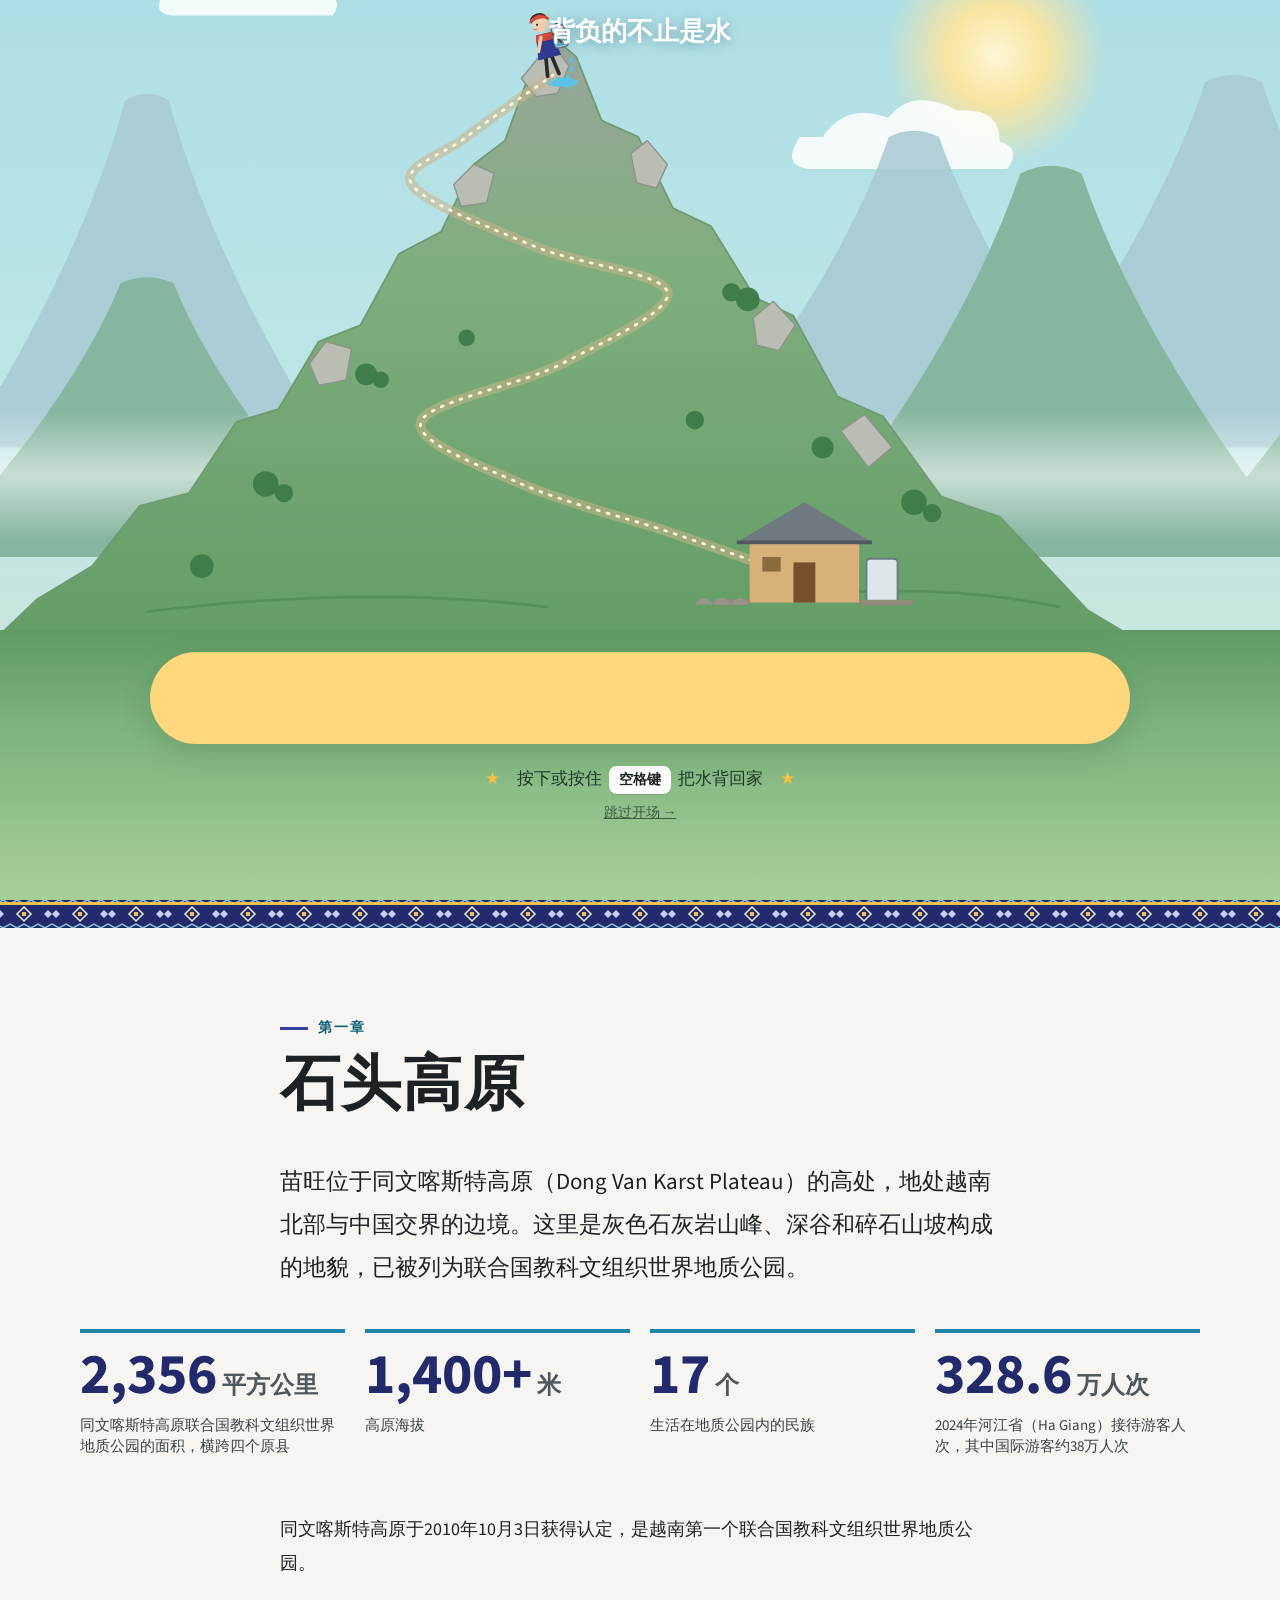
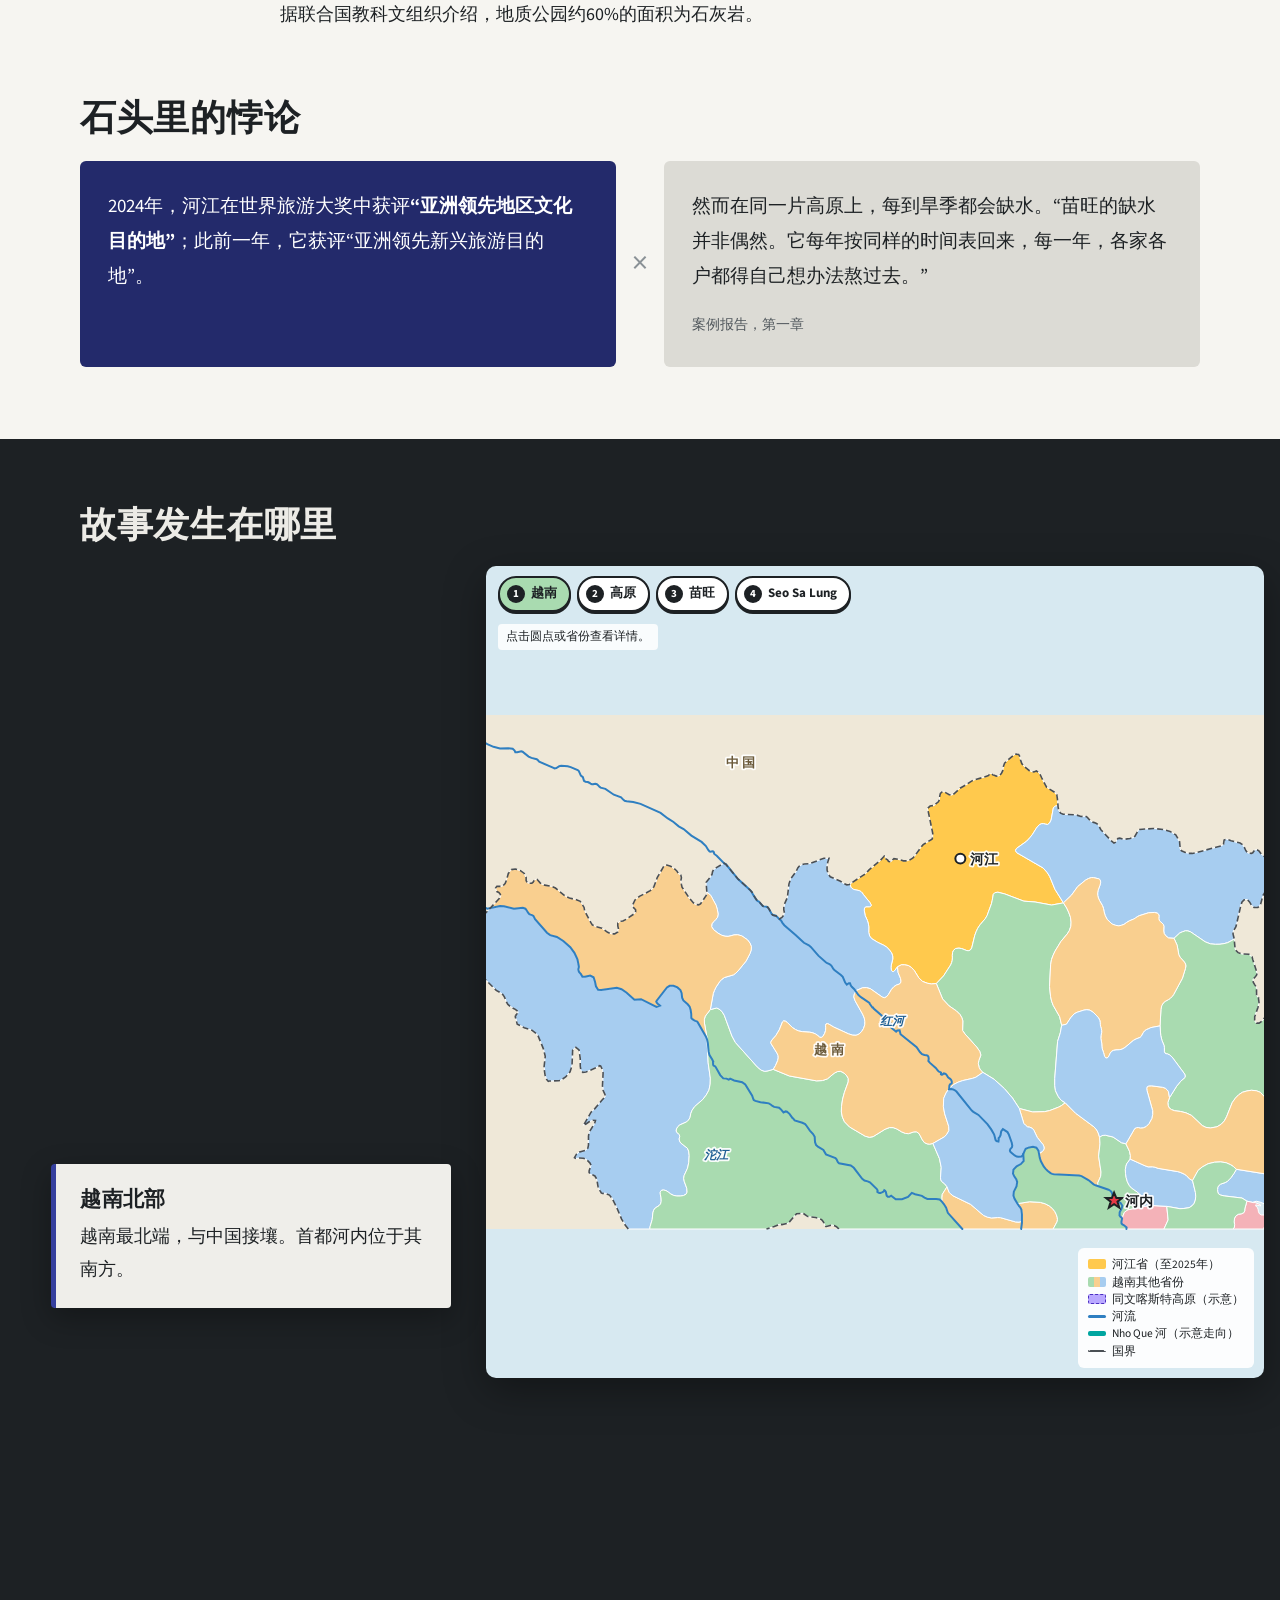
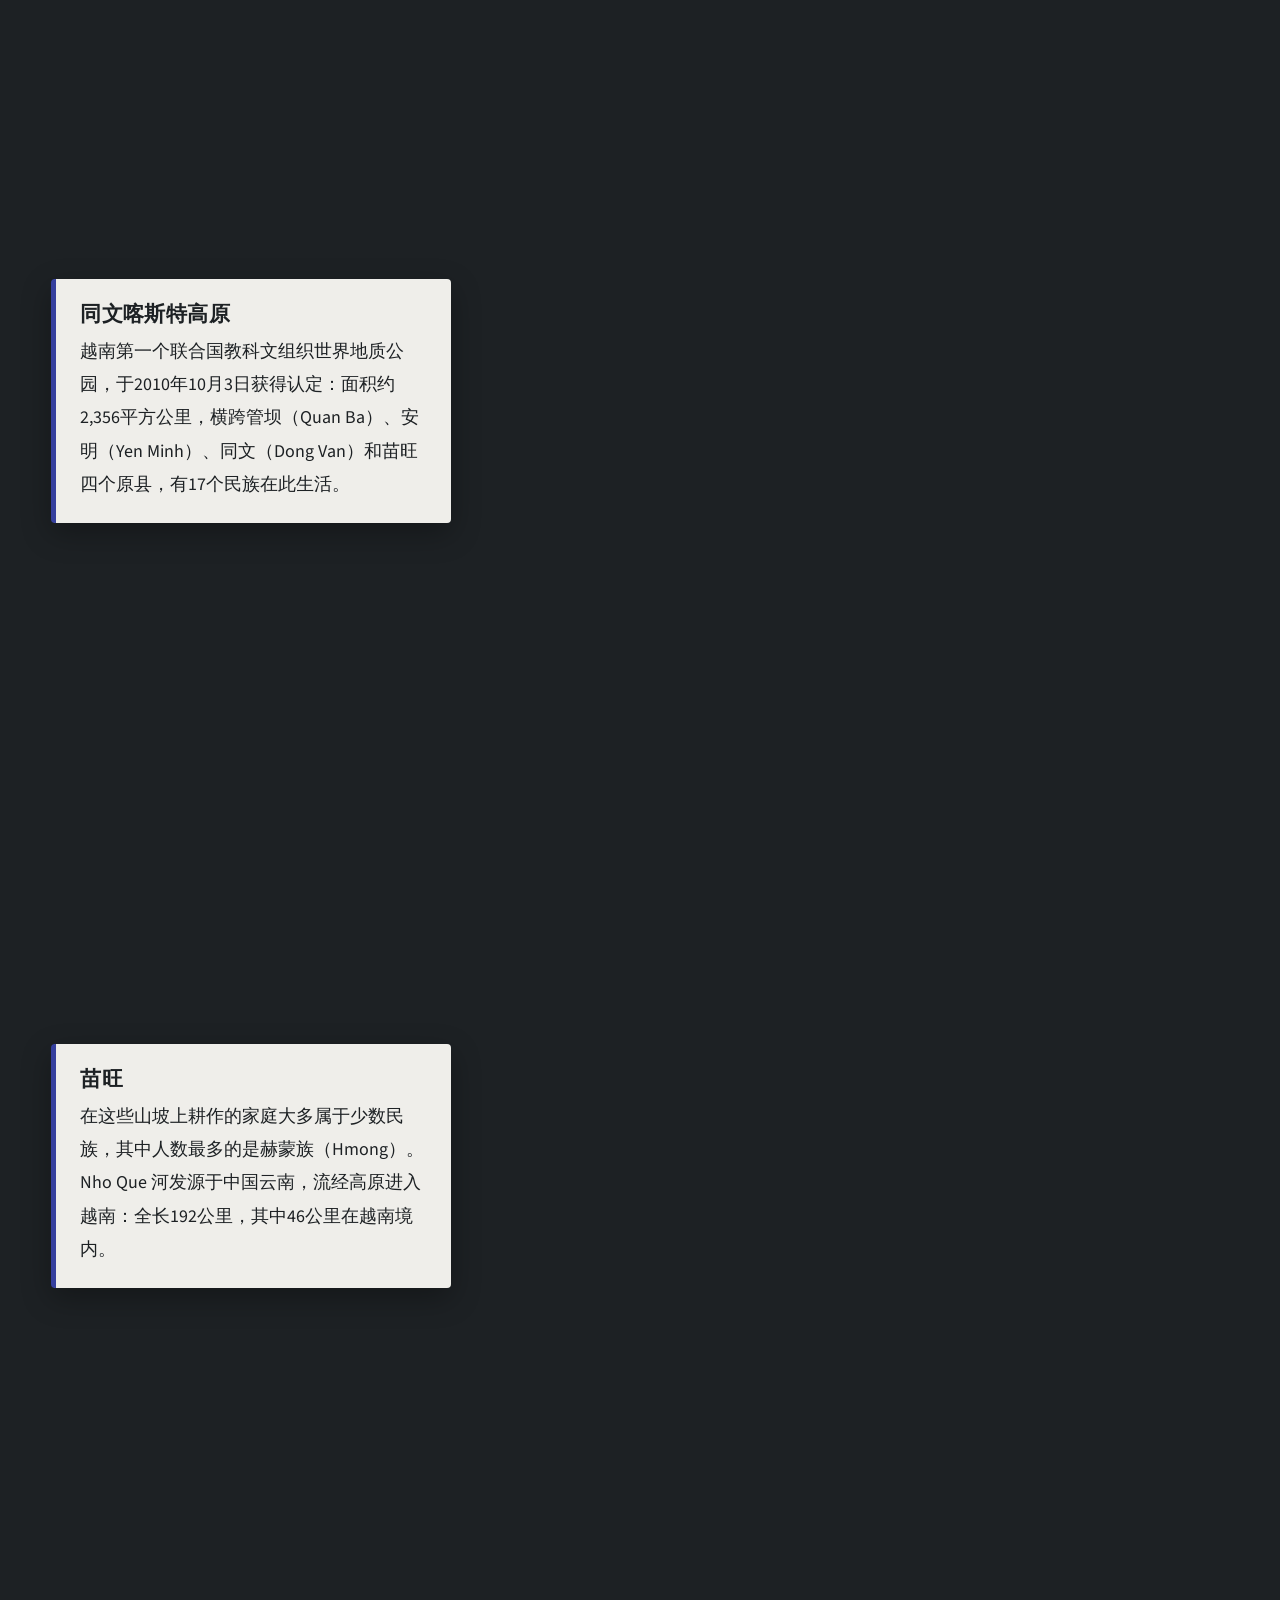
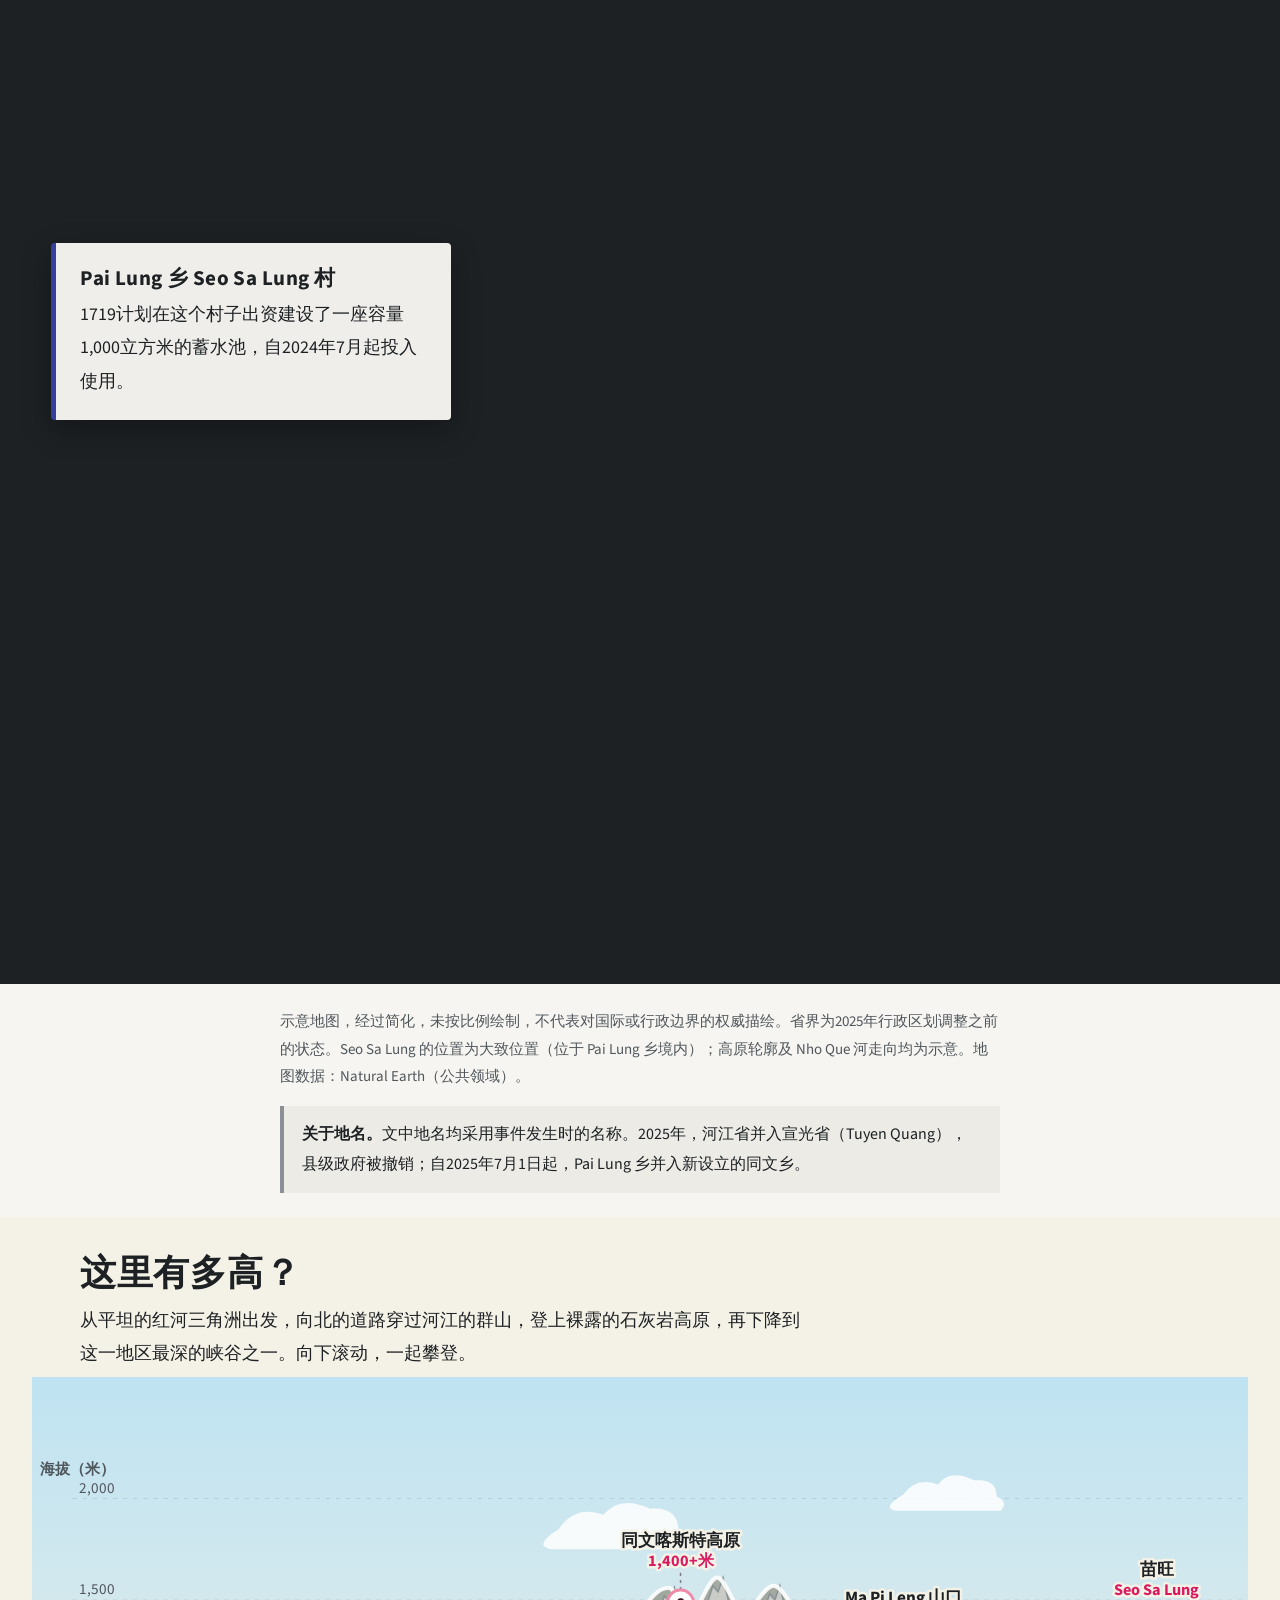
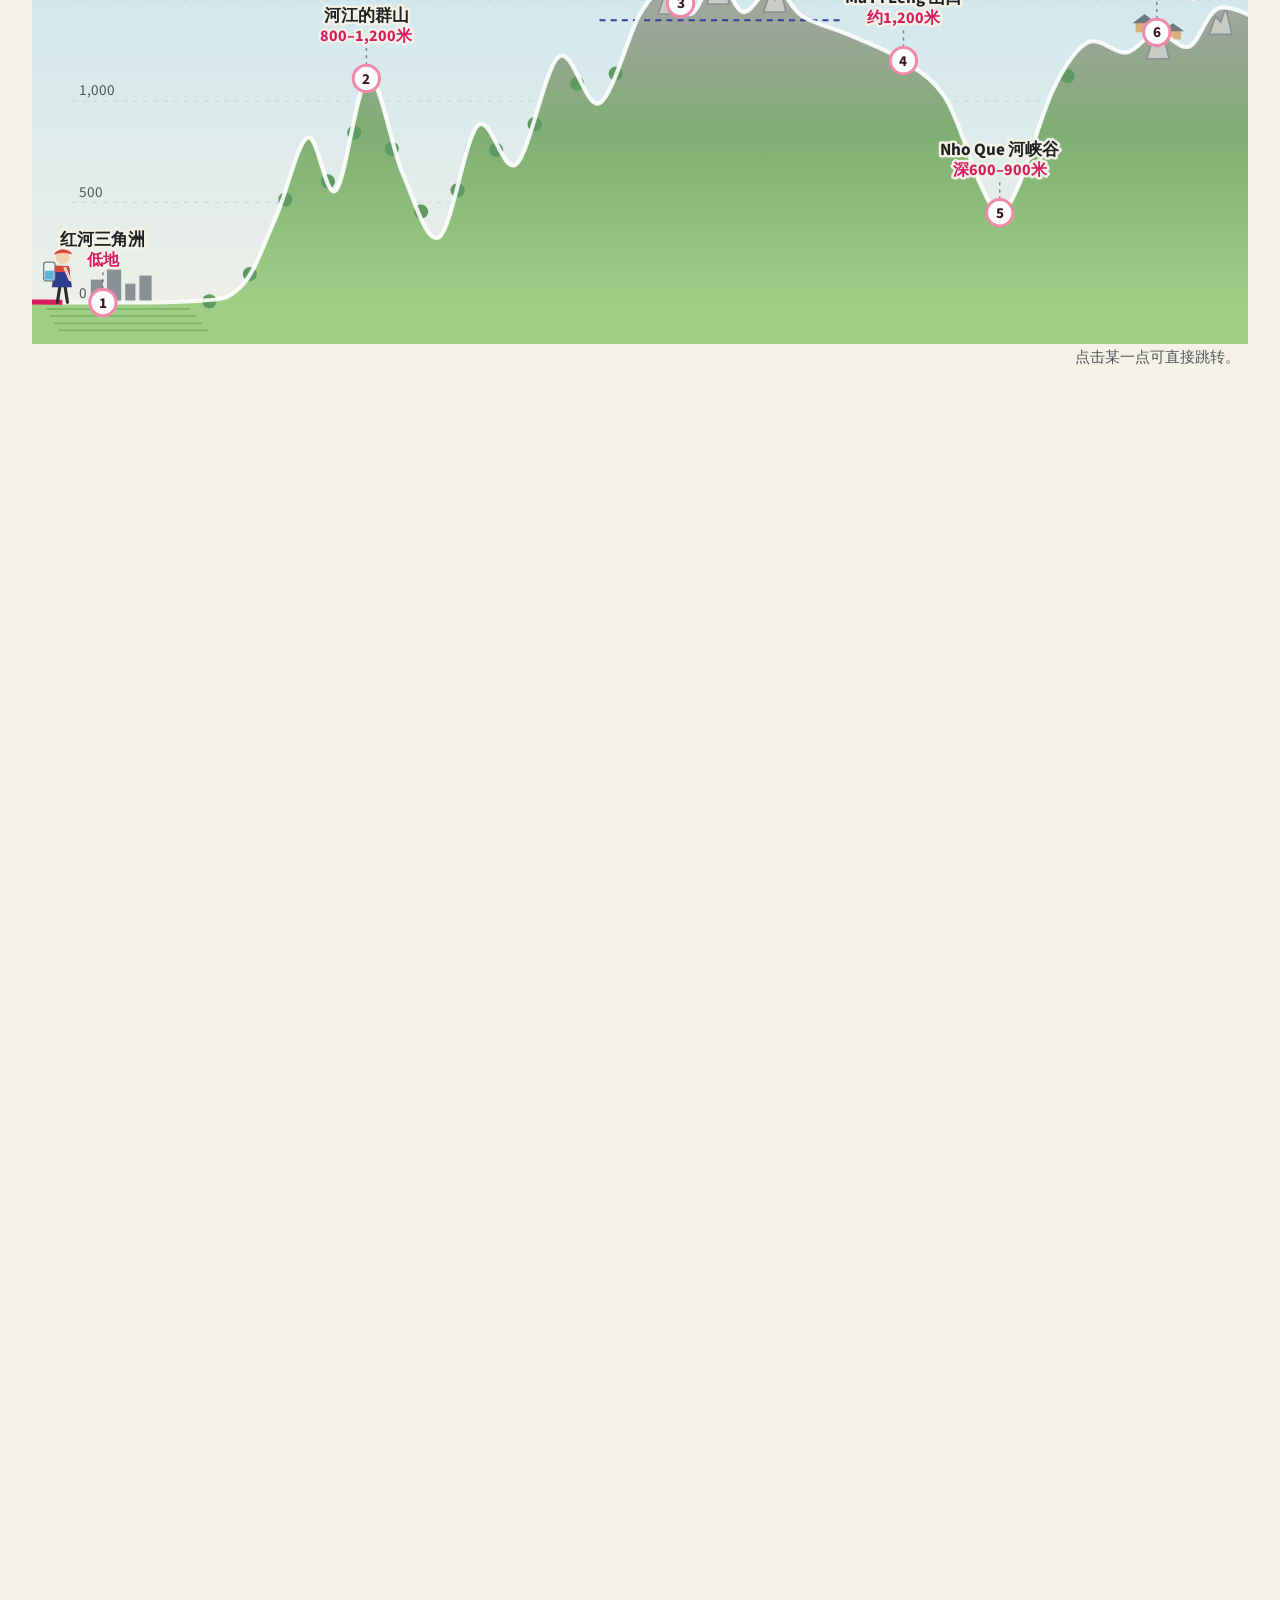
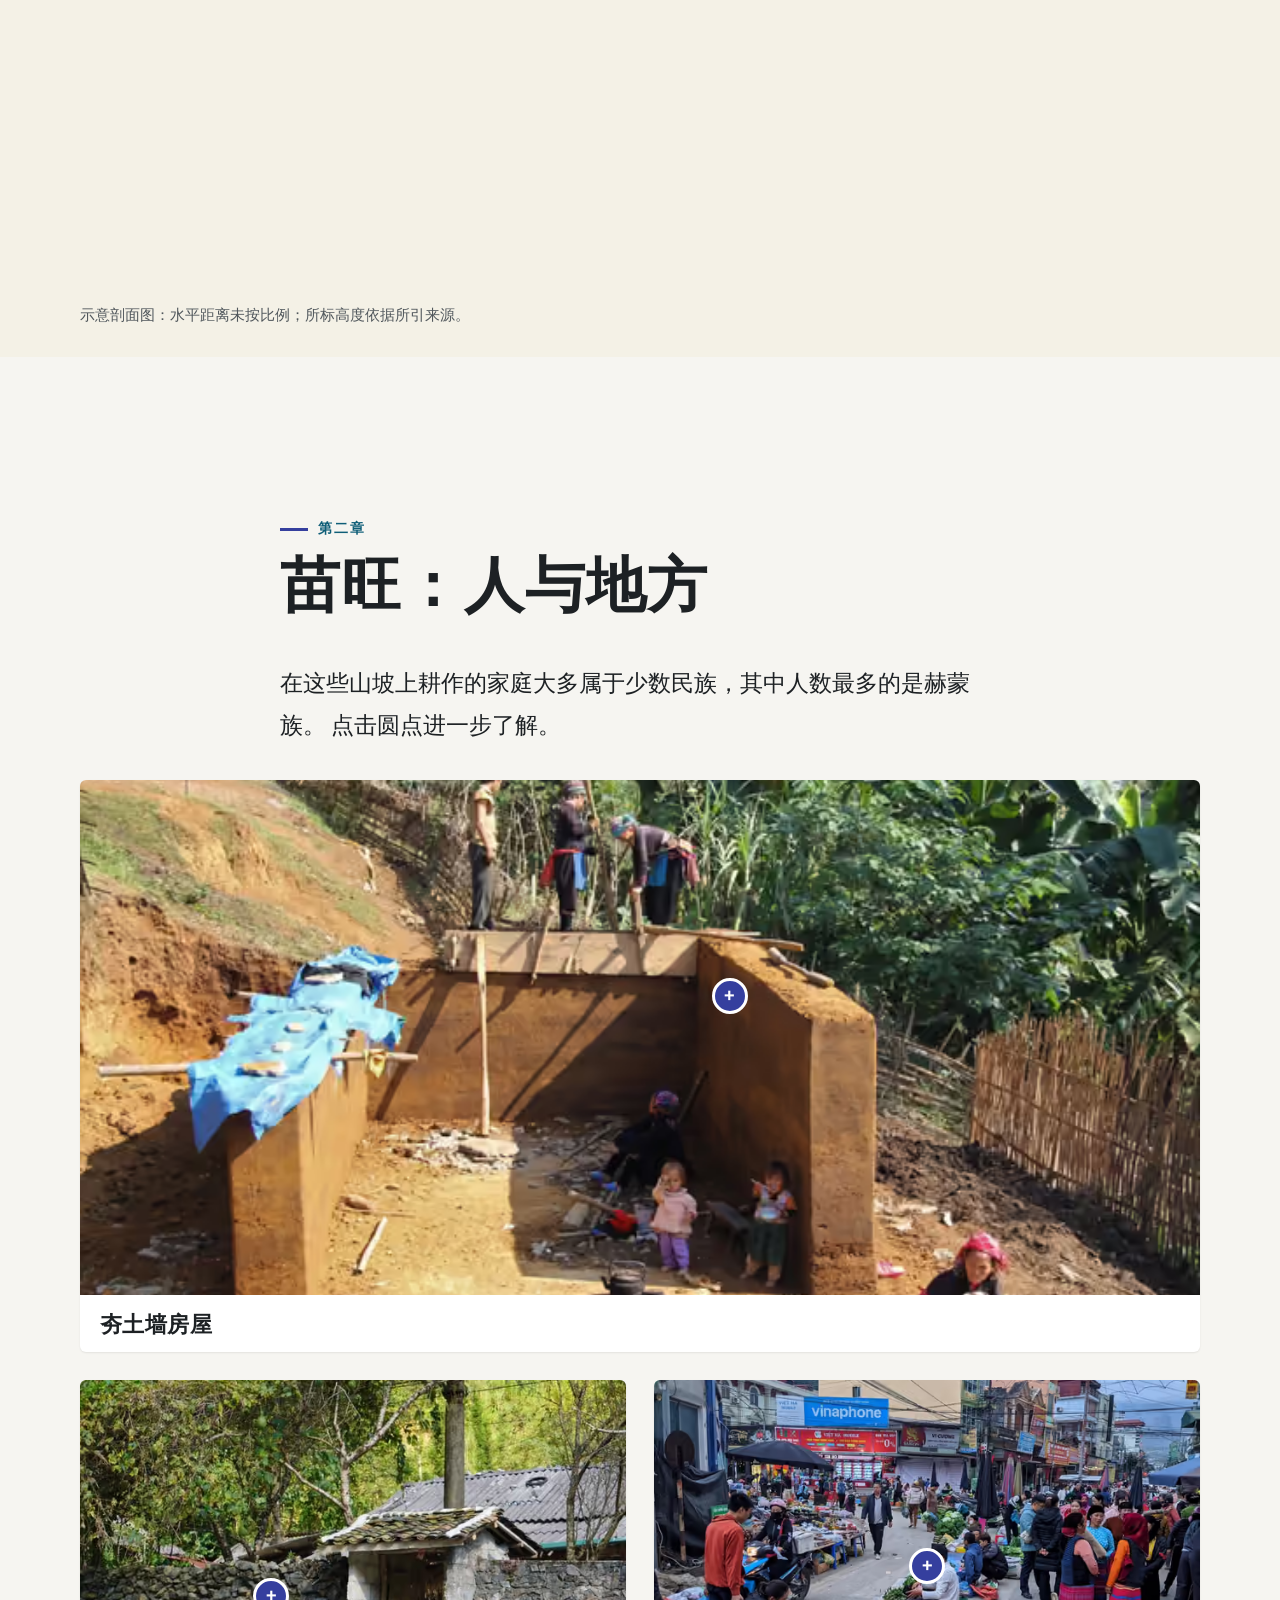
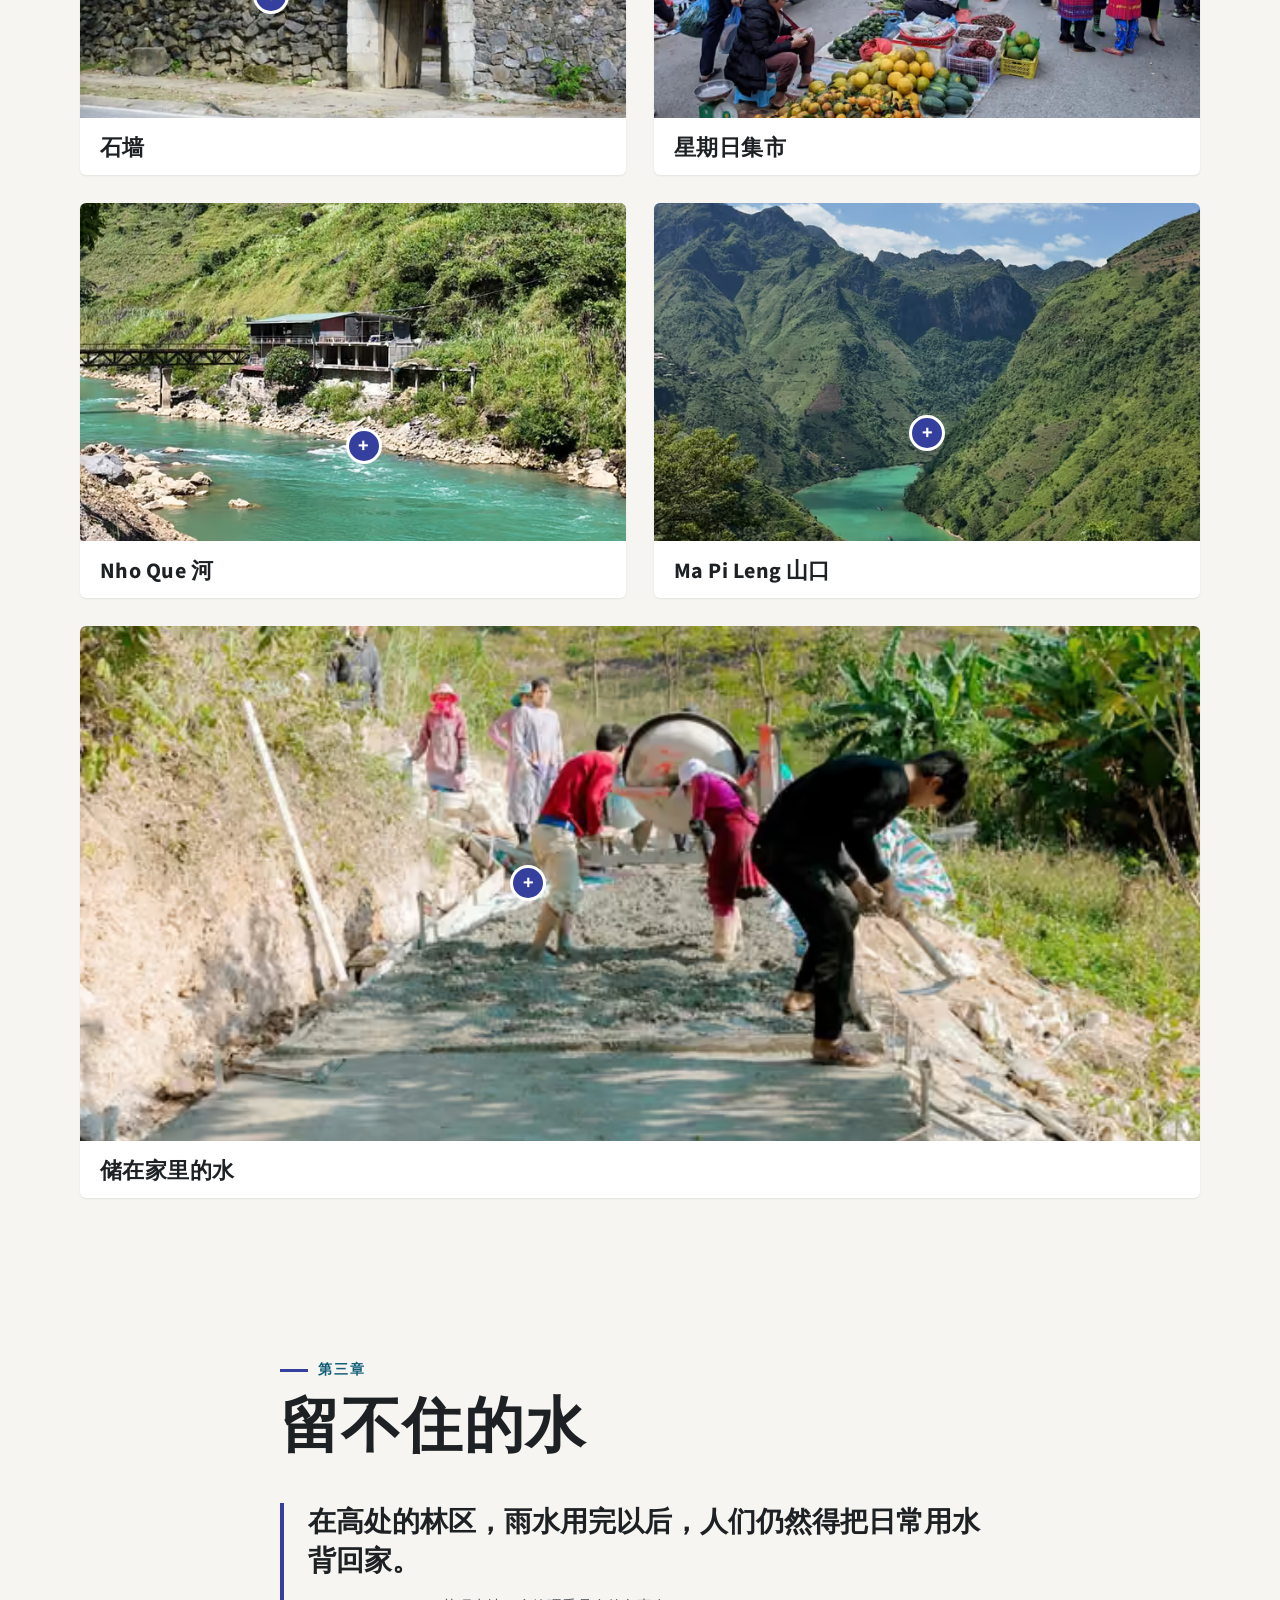
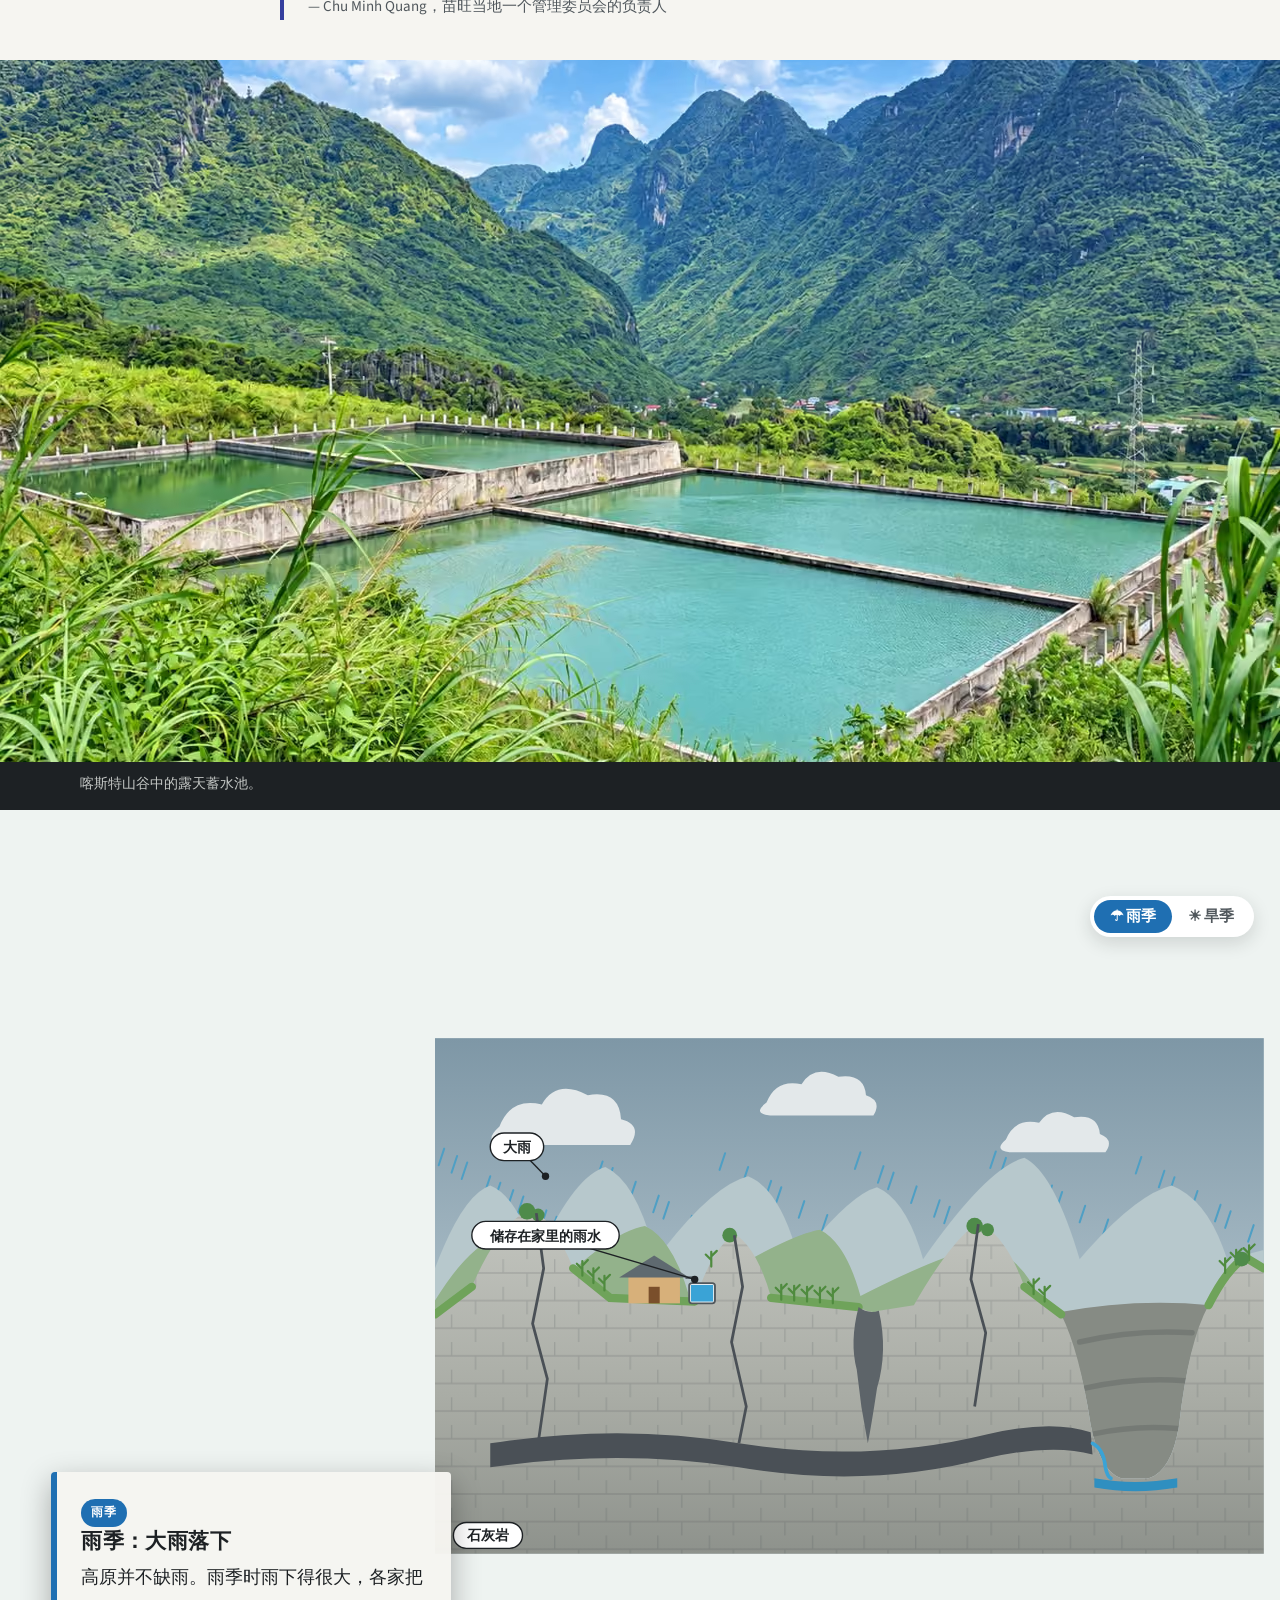
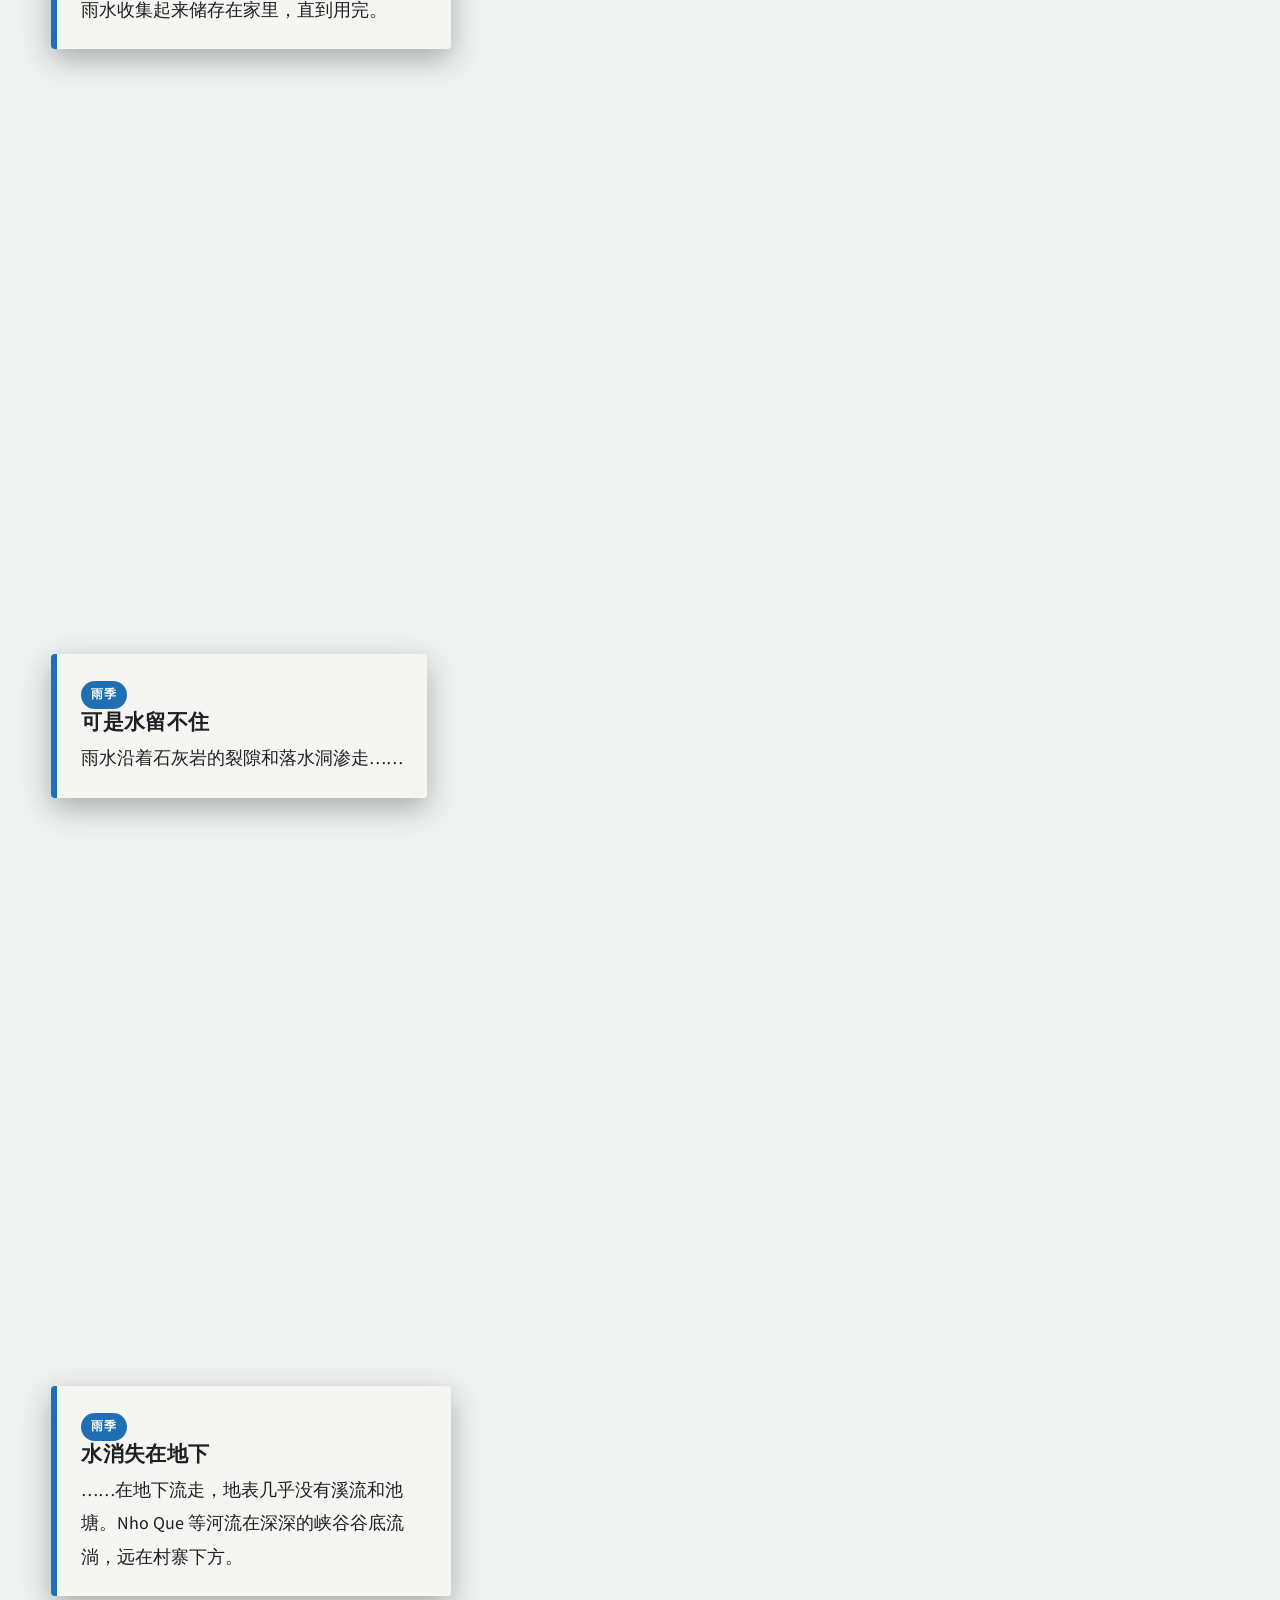
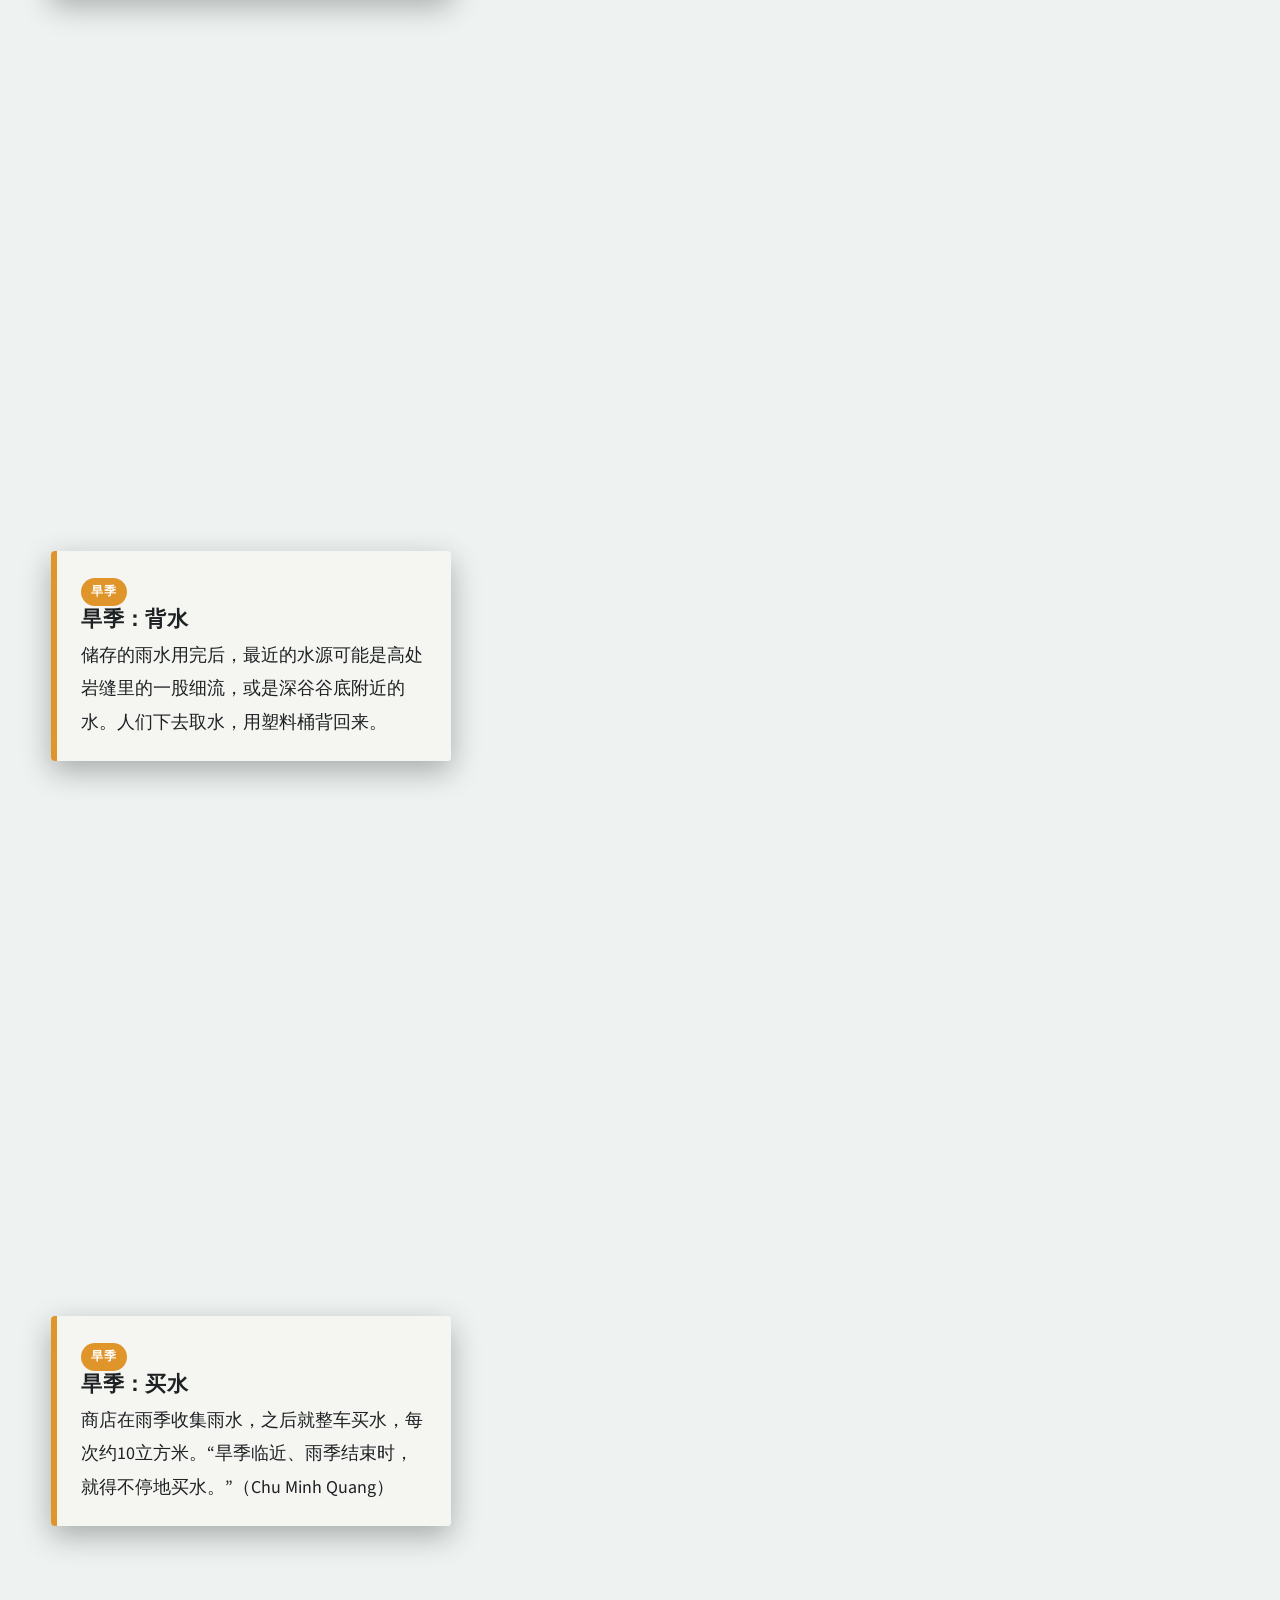
==== commit 176a5ac0: "One typeface, altitude cross-section, wet/dry karst scene, chapter 5 redesign Co-Authored-By: Claude" ====
--- a/zh/index.html
+++ b/zh/index.html
@@ -1 +1 @@
-<!DOCTYPE html><html lang="zh-Hans" class="no-js" data-lang="zh"> <head><meta charset="utf-8"><meta name="viewport" content="width=device-width, initial-scale=1"><meta http-equiv="X-UA-Compatible" content="IE=edge"><meta name="renderer" content="webkit"><meta name="format-detection" content="telephone=no"><title>MainSTREAMing Carrying More Than Water｜背负的不止是水</title><meta name="description" content="清华大学全球可持续发展目标案例大赛2026参赛视觉故事：越南同文喀斯特高原上的水、性别与“成功”的衡量标准。"><meta property="og:title" content="MainSTREAMing Carrying More Than Water｜背负的不止是水"><meta property="og:description" content="清华大学全球可持续发展目标案例大赛2026参赛视觉故事：越南同文喀斯特高原上的水、性别与“成功”的衡量标准。"><meta name="theme-color" content="#1d2124"><link rel="icon" href="../favicon.svg" type="image/svg+xml"><link rel="alternate" hreflang="en" href="../en/"><link rel="alternate" hreflang="zh-Hans" href="../zh/"><link rel="preload" href="../fonts/source-serif-4-latin-600-normal.woff2" as="font" type="font/woff2" crossorigin><link rel="stylesheet" href="../css/site.css"><script>document.documentElement.className = document.documentElement.className.replace('no-js', 'js');</script></head> <body>  <div class="intro" id="intro" role="dialog" aria-label="开场"> <svg class="intro-scene" id="intro-scene" viewBox="900 100 700 720" preserveAspectRatio="xMidYMid meet" aria-hidden="true"> <defs> <linearGradient id="in-sky" x1="0" y1="0" x2="0" y2="1"> <stop offset="0" stop-color="#7cc8e3"></stop><stop offset=".55" stop-color="#bfe6e6"></stop><stop offset="1" stop-color="#f6e7b8"></stop> </linearGradient> <linearGradient id="in-main" x1="0" y1="0" x2="0" y2="1"> <stop offset="0" stop-color="#9aa69c"></stop><stop offset=".35" stop-color="#7fae7d"></stop><stop offset="1" stop-color="#5f9a62"></stop> </linearGradient> <linearGradient id="in-mist" x1="0" y1="0" x2="0" y2="1"><stop offset="0" stop-color="#ffffff" stop-opacity="0"></stop><stop offset=".5" stop-color="#ffffff" stop-opacity=".55"></stop><stop offset="1" stop-color="#ffffff" stop-opacity="0"></stop></linearGradient> <radialGradient id="in-sun"><stop offset="0" stop-color="#fff7d6"></stop><stop offset=".45" stop-color="#ffe59a" stop-opacity=".9"></stop><stop offset="1" stop-color="#ffe59a" stop-opacity="0"></stop></radialGradient> </defs> <rect x="-1200" y="-1200" width="4800" height="3300" fill="url(#in-sky)"></rect> <circle cx="1690" cy="210" r="120" fill="url(#in-sun)"></circle> <g class="in-clouds"> <path class="in-cloud c1" d="M300 200 q30-45 85-25 q30-40 90-10 q55-5 55 40 q30 10 10 35 h-260 q-35-5-10-40z"></path> <path class="in-cloud c2" d="M1500 300 q25-38 72-21 q25-34 76-8 q46-4 46 34 q25 8 8 30 h-218 q-30-4-9-35z"></path> <path class="in-cloud c3" d="M800 140 q20-30 58-17 q20-27 61-7 q37-3 37 27 q20 7 7 24 h-176 q-24-3-7-27z"></path> </g> <path d="M-560 640 Q-391 475 -331.2 340 Q-300 328 -268.8 340 Q-209 475 -40 640 Z M-140 640 Q3 442 53.6 280 Q80 265.59999999999997 106.4 280 Q157 442 300 640 Z M180 640 Q336 475 391.2 340 Q420 328 448.8 340 Q504 475 660 640 Z M560 640 Q690 431 736 260 Q760 244.8 784 260 Q830 431 960 640 Z M1370 640 Q1519.5 453 1572.4 300 Q1600 286.4 1627.6 300 Q1680.5 453 1830 640 Z M1690 640 Q1859 420 1918.8 240 Q1950 224 1981.2 240 Q2041 420 2210 640 Z M2080 640 Q2223 464 2273.6 320 Q2300 307.2 2326.4 320 Q2377 464 2520 640 Z M2440 640 Q2609 442 2668.8 280 Q2700 265.59999999999997 2731.2 280 Q2791 442 2960 640 Z" fill="#a9c9d3" opacity=".85"></path> <path d="M-420 760 Q-225 562 -156 400 Q-120 385.59999999999997 -84 400 Q-15 562 180 760 Z M70 760 Q239 529 298.8 340 Q330 323.2 361.2 340 Q421 529 590 760 Z M520 760 Q676 595 731.2 460 Q760 448 788.8 460 Q844 595 1000 760 Z M1470 760 Q1652 529 1716.4 340 Q1750 323.2 1783.6 340 Q1848 529 2030 760 Z M1890 760 Q2059 573 2118.8 420 Q2150 406.4 2181.2 420 Q2241 573 2410 760 Z M2300 760 Q2495 551 2564 380 Q2600 364.8 2636 380 Q2705 551 2900 760 Z" fill="#86b6a0"></path> <rect x="-1200" y="880" width="4800" height="1400" fill="#5f9a62"></rect> <!-- main mountain with the spring near its summit --> <rect x="-1200" y="600" width="4800" height="140" fill="url(#in-mist)"></rect> <path d="M520 920 L640 806 L700 770 L752 704 L806 690 L858 612 L904 598 L948 524 L994 506 L1036 428 L1082 404 L1118 330 L1152 304 L1182 222 L1206 192 L1230 212 L1258 282 L1298 300 L1336 378 L1378 398 L1426 476 L1468 496 L1516 584 L1566 606 L1630 694 L1694 716 L1790 818 L1960 920 Z" fill="url(#in-main)" stroke="#6f9a72" stroke-width="2" stroke-linejoin="round"></path> <g class="in-outcrops"> <path d="M1170 236 L1188 214 L1206 200 L1222 222 L1210 252 L1186 256 Z"></path> <path d="M1096 352 L1118 330 L1140 340 L1132 372 L1104 376 Z"></path> <path d="M1290 318 L1308 304 L1330 330 L1318 356 L1296 350 Z"></path> <path d="M938 548 L956 524 L984 532 L978 566 L948 572 Z"></path> <path d="M1424 498 L1446 480 L1470 506 L1452 534 L1428 528 Z"></path> <path d="M1520 622 L1546 604 L1576 640 L1550 662 Z"></path> </g> <g class="in-trees"> <circle cx="1000" cy="560" r="12"></circle><circle cx="1016" cy="566" r="9"></circle><circle cx="1400" cy="470" r="10"></circle><circle cx="1418" cy="478" r="13"></circle> <circle cx="890" cy="680" r="14"></circle><circle cx="910" cy="690" r="10"></circle><circle cx="1500" cy="640" r="12"></circle><circle cx="1600" cy="700" r="14"></circle> <circle cx="1620" cy="712" r="10"></circle><circle cx="820" cy="770" r="13"></circle><circle cx="1110" cy="520" r="9"></circle><circle cx="1360" cy="610" r="10"></circle> </g> <!-- terraces and stone walls --> <path d="M760 820 Q1000 790 1200 815 M820 860 Q1060 830 1290 852 M1500 800 Q1640 790 1760 815" class="in-terrace"></path> <!-- spring --> <path class="in-spring" d="M1224 214 q4 10 -2 18 q-5 7 0 14"></path> <ellipse cx="1214" cy="240" rx="18" ry="5" fill="#5cc3e6"></ellipse> <!-- trail --> <path d="M1205 232 C1189.2 243.3 1135.8 280.0 1110 300 C1084.2 320.0 1037.5 332.0 1050 352 C1062.5 372.0 1138.3 400.3 1185 420 C1231.7 439.7 1325.0 448.7 1330 470 C1335.0 491.3 1260.0 524.3 1215 548 C1170.0 571.7 1067.5 590.0 1060 612 C1052.5 634.0 1125.0 660.0 1170 680 C1215.0 700.0 1285.0 717.0 1330 732 C1375.0 747.0 1421.7 763.7 1440 770" class="in-trail-bed"></path> <path d="M1205 232 C1189.2 243.3 1135.8 280.0 1110 300 C1084.2 320.0 1037.5 332.0 1050 352 C1062.5 372.0 1138.3 400.3 1185 420 C1231.7 439.7 1325.0 448.7 1330 470 C1335.0 491.3 1260.0 524.3 1215 548 C1170.0 571.7 1067.5 590.0 1060 612 C1052.5 634.0 1125.0 660.0 1170 680 C1215.0 700.0 1285.0 717.0 1330 732 C1375.0 747.0 1421.7 763.7 1440 770" class="in-trail" id="intro-trail"></path> <path d="M1205 232 C1189.2 243.3 1135.8 280.0 1110 300 C1084.2 320.0 1037.5 332.0 1050 352 C1062.5 372.0 1138.3 400.3 1185 420 C1231.7 439.7 1325.0 448.7 1330 470 C1335.0 491.3 1260.0 524.3 1215 548 C1170.0 571.7 1067.5 590.0 1060 612 C1052.5 634.0 1125.0 660.0 1170 680 C1215.0 700.0 1285.0 717.0 1330 732 C1375.0 747.0 1421.7 763.7 1440 770" class="in-trail-done" id="intro-trail-done"></path> <!-- house: rammed-earth walls, tiled roof, rain tank --> <g transform="translate(1420 700)"> <rect x="0" y="40" width="120" height="70" fill="#d7b07a"></rect> <path d="M-14 44 L60 0 L134 44 Z" fill="#6f7a80"></path> <path d="M-14 44 L134 44" stroke="#4f585e" stroke-width="4"></path> <rect x="48" y="66" width="24" height="44" fill="#7a4f2b"></rect> <rect class="in-window" x="14" y="60" width="20" height="16" fill="#8a6a3e"></rect> <rect x="128" y="62" width="34" height="48" rx="4" fill="#dfe6ea" stroke="#6c7a86" stroke-width="2"></rect> <rect class="in-tank-water" x="131" y="106" width="28" height="0" fill="#3aa3d6"></rect> <path d="M-40 110 h40 M120 110 h60" stroke="#8f8a7a" stroke-width="6"></path> <path d="M-60 112 q10-14 20 0 q10-14 20 0 q10-14 20 0" fill="#9a958a"></path> </g> <!-- the walker --> <g id="intro-walker" class="in-walker"> <g class="in-flip"><g class="in-body"> <path class="w-leg wl1" d="M-4 -26 L-8 0"></path> <path class="w-leg wl2" d="M4 -26 L8 0"></path> <path d="M-12 -58 h22 l5 34 h-32 z" fill="#2f3b8f"></path> <path d="M-12 -58 h22 l2 10 h-26 z" fill="#d9483b"></path> <rect x="-30" y="-64" width="18" height="30" rx="4" fill="#eef2f4" stroke="#6c7a86" stroke-width="2"></rect> <rect x="-26" y="-68" width="7" height="5" rx="1" fill="#353f9e"></rect> <path class="w-water" d="M-28 -50 h14 v14 h-14 z" fill="#3aa3d6" opacity=".8"></path> <path d="M-12 -56 L-22 -40" stroke="#7b4a26" stroke-width="3"></path> <path class="w-arm" d="M4 -54 L12 -36"></path> <circle cx="0" cy="-72" r="11" fill="#f2cfae"></circle> <path d="M-12 -74 q2 -14 14 -13 q12 1 11 12 q-6 -5 -13 -5 q-7 0 -12 6z" fill="#3b2a24"></path> <path d="M-13 -78 q12 -12 26 -2 l2 4 q-14 -6 -28 0z" fill="#d9483b"></path> <circle cx="5" cy="-72" r="1.5" fill="#2a2a2a"></circle> <path d="M6 -66 q3 1 5 -1" stroke="#c4705a" stroke-width="1.4" fill="none"></path> </g></g> </g> </svg> <p class="intro-logo">背负的不止是水</p> <div class="intro-ui"> <div class="intro-bar" id="intro-bar"> <p class="intro-quote" lang="zh-Hans"> <span class="iq">缺</span><span class="iq">水</span><span class="iq">从</span><span class="iq">来</span><span class="iq">不</span><span class="iq">只</span><span class="iq">是</span><span class="iq hl">没</span><span class="iq hl">有</span><span class="iq hl">水</span><span class="iq">。</span><span class="iq">它</span><span class="iq">还</span><span class="iq">关</span><span class="iq">乎</span><span class="iq hl">谁</span><span class="iq hl">去</span><span class="iq hl">取</span><span class="iq hl">水</span><span class="iq">、</span><span class="iq">储</span><span class="iq">存</span><span class="iq">多</span><span class="iq">少</span><span class="iq">，</span><span class="iq">以</span><span class="iq">及</span><span class="iq">水</span><span class="iq">不</span><span class="iq">够</span><span class="iq">时</span><span class="iq hl">先</span><span class="iq hl">用</span><span class="iq hl">在</span><span class="iq hl">哪</span><span class="iq hl">里</span><span class="iq">。</span> </p> <span class="intro-src">— 改写自案例报告</span> </div> <p class="intro-hint" id="intro-hint"> <span class="hs">★</span> <span class="kb-only st-hold">按下或按住 <kbd>空格键</kbd> 把水背回家</span> <span class="kb-only st-ready">你已经准备好了：按下 <kbd>空格键</kbd> 进入</span> <span class="touch-only st-hold">点按或按住屏幕任意位置，把水背回家</span> <span class="touch-only st-ready">你已经准备好了：点按进入</span> <span class="hs">★</span> </p> <button type="button" class="intro-skip" id="intro-skip">跳过开场 →</button> </div> </div> <a class="skip" href="#main">跳到正文</a> <header class="site-header" id="top"> <a class="brand" href="#plateau">MainSTREAMing Carrying More Than Water</a> <nav class="progress-nav" aria-label="章节"> <ol> <li><a href="#plateau" data-nav="plateau"><span class="n">1</span><span class="l">高原</span></a></li><li><a href="#village" data-nav="village"><span class="n">2</span><span class="l">村庄</span></a></li><li><a href="#water" data-nav="water"><span class="n">3</span><span class="l">水</span></a></li><li><a href="#reservoir" data-nav="reservoir"><span class="n">4</span><span class="l">蓄水池</span></a></li><li><a href="#question" data-nav="question"><span class="n">5</span><span class="l">问题</span></a></li> </ol> </nav> <a class="lang-switch" id="lang-switch" href="../en/" hreflang="en" lang="en" aria-label="切换为英文"> <span class="full">English</span><span class="short">EN</span> </a> <div class="progress-bar" aria-hidden="true"><span id="progress-fill"></span></div> </header> <noscript><p class="noscript">本页的互动部分需要 JavaScript。没有它，所有文字和数据仍可正常阅读。</p></noscript> <main id="main">  <section id="plateau" class="chapter ch-plateau" data-anchor> <div class="hero"> <picture class="img-slot hero-img" data-slot="plateau/hero" data-alt="身着苗族服饰的妇女和女孩背着大型不锈钢水箱，沿石子山路向上攀行。" data-need="苗旺附近同文喀斯特高原的全景照片（团队拍摄，仅风景，宽度至少2400像素）。"> <source type="image/avif" srcset="../images/plateau/_gen/hero-640.avif 640w, ../images/plateau/_gen/hero-1280.avif 1280w, ../images/plateau/_gen/hero-1920.avif 1920w" sizes="100vw"> <source type="image/webp" srcset="../images/plateau/_gen/hero-640.webp 640w, ../images/plateau/_gen/hero-1280.webp 1280w, ../images/plateau/_gen/hero-1920.webp 1920w" sizes="100vw"> <img src="../images/plateau/_gen/hero-1280.jpg" alt="身着苗族服饰的妇女和女孩背着大型不锈钢水箱，沿石子山路向上攀行。" width="1280" height="606" loading="eager" decoding="async"> </picture> <div class="hero-shade" aria-hidden="true"></div> <div class="hero-text"> <p class="kicker">清华大学全球可持续发展目标案例大赛 2026 · SDG 6 × SDG 5</p> <h1>背负的不止是水</h1> <p class="subtitle">以性别回应型评估重新审视农村供水投资的成效 —— 越南苗旺（Meo Vac）案例研究</p> <p class="byline"><span class="by-label">作者</span> Nguyen Tra My · Tran Chuc Linh · Trinh Ho Ha An <span class="by-aff">– 越南外贸大学（Foreign Trade University）</span></p> <p class="hook">在一片雨水会直接渗入岩石的高原上，一座蓄水池把水引到了村子中央。它被记为一项成功。这是一个关于它改变了什么、以及统计数字遗漏了什么的故事。</p> <a class="scroll-cue" href="#plateau-intro">向下滚动开始阅读 <span aria-hidden="true">↓</span></a> </div> </div> <div class="motif" aria-hidden="true"></div> <div class="wrap narrow" id="plateau-intro" data-anchor> <p class="chapter-no">第一章</p> <h2>石头高原</h2> <p class="lead reveal">苗旺位于同文喀斯特高原（Dong Van Karst Plateau）的高处，地处越南北部与中国交界的边境。这里是灰色石灰岩山峰、深谷和碎石山坡构成的地貌，已被列为联合国教科文组织世界地质公园。</p> </div> <div class="wrap stats" data-anchor id="plateau-stats"> <div class="stat reveal"> <p class="stat-value"><span data-count="2356" data-decimals="0">2,356</span><span class="unit"> 平方公里</span></p> <p class="stat-label">同文喀斯特高原联合国教科文组织世界地质公园的面积，横跨四个原县</p> </div><div class="stat reveal"> <p class="stat-value"><span data-count="1400" data-decimals="0">1,400+</span><span class="unit"> 米</span></p> <p class="stat-label">高原海拔</p> </div><div class="stat reveal"> <p class="stat-value"><span data-count="17" data-decimals="0">17</span><span class="unit"> 个</span></p> <p class="stat-label">生活在地质公园内的民族</p> </div><div class="stat reveal"> <p class="stat-value"><span data-count="328.6" data-decimals="1">328.6</span><span class="unit"> 万人次</span></p> <p class="stat-label">2024年河江省（Ha Giang）接待游客人次，其中国际游客约38万人次</p> </div> </div> <div class="wrap narrow"> <p class="reveal">同文喀斯特高原于2010年10月3日获得认定，是越南第一个联合国教科文组织世界地质公园。</p> <p class="reveal">据联合国教科文组织介绍，地质公园约60%的面积为石灰岩。</p> </div> <div class="wrap paradox" data-anchor id="plateau-paradox"> <h3 class="reveal">石头里的悖论</h3> <div class="paradox-grid"> <div class="paradox-card bright reveal"><p>2024年，河江在世界旅游大奖中获评<strong>“亚洲领先地区文化目的地”</strong>；此前一年，它获评“亚洲领先新兴旅游目的地”。</p></div> <div class="paradox-vs" aria-hidden="true">×</div> <div class="paradox-card dry reveal"><p>然而在同一片高原上，每到旱季都会缺水。“苗旺的缺水并非偶然。它每年按同样的时间表回来，每一年，各家各户都得自己想办法熬过去。”</p><p class="attrib">案例报告，第一章</p></div> </div> </div> <div class="scrolly map-scrolly dark" data-scrolly="map" id="plateau-map" data-anchor> <h3 class="wrap scrolly-heading">故事发生在哪里</h3> <div class="scrolly-figure" data-step="0"><div class="map-card"> <svg class="map-svg" viewBox="0 0 1000 651" data-steps="[[0,0,1000,651],[511.4,0,295,198],[625,24.8,159,111],[663.6,52,77,59]]" role="img" aria-label="越南北部地图，逐步放大至苗旺和 Seo Sa Lung" preserveAspectRatio="xMidYMid meet"> <defs> <clipPath id="hg-clip"><path d="M735.3,111.6L732.2,112.2L731.2,112.8L730.3,113.5L729.6,114.6L726.7,130.1L724.7,134L722.3,135.8L719.6,135.4L717,134.7L714.4,134.8L712,135.9L709.8,137.9L707.7,140.6L702.9,148.3L699.4,152.8L695.2,157.3L682.2,166.6L680.9,169.2L682.4,172L716.3,191.6L721.5,197.3L724.9,202.6L731.7,219.2L742.6,236.6L727.4,239.4L706.1,235.5L691.7,234.4L667.1,225.1L658.3,222.9L654.4,223.5L652.4,225.6L651,233.5L650,237.7L644.4,253L642,257L635.4,264.7L632.4,269.2L630.3,273.7L628.6,278.3L624.7,294.4L622.9,297.2L620.9,298.1L618.4,298L611.8,295.4L608.2,294.8L603.9,295.3L601.3,297.5L600,300.5L599.7,304L599.8,307.4L599.6,310.5L598.8,313.4L597.6,316.3L588.4,330.6L579.1,340.3L572.7,340.9L567.4,339.9L561.4,337.6L556.5,332.9L550.8,323.6L547.3,319.8L543.1,317.2L538.2,316.2L534.3,316.2L529.2,318.8L525.4,323.9L523.8,325L522.4,324.7L521.3,323.2L520.9,319.9L521.2,316.6L523.1,308.9L523,304.8L521.5,300.7L518.1,296.2L514.9,293.2L511.4,291L503.8,287.4L496,282.6L493.4,279.3L492.2,274.7L492.3,267.5L491.8,263.9L490.5,259.3L487.6,252.9L486.4,246.1L486.8,242.9L488.6,241.6L492.9,241.6L494.4,241.4L495.3,240.5L495.2,238.9L493.8,236.3L485.4,226L484,223.9L482.3,222.1L479.9,220.8L473,219.4L470.5,217.8L469.2,216.4L468.5,213.3L468.6,211.9L488.4,198.9L492.9,194.1L507.6,181.9L511.6,177.3L512.2,176.5L514.2,176.9L514.2,178.1L513.9,179.4L514.7,180.5L516,181.4L516.9,182.4L518,183.2L520.1,183.7L521.4,183.2L523.7,180.4L525,179.7L529.3,180.3L537,182.7L541.6,182.4L545.6,180.9L548.9,178.7L551.9,175.8L559.7,164.5L562.3,161.7L573.5,154.8L574.5,152.3L574.3,147.4L567.7,114.9L570.8,112.3L576.3,111.4L582.1,106.5L583.1,103.1L583.4,99.2L584.1,95.7L586.6,93.7L589.7,94L595.7,97.6L598.9,98L601.2,96.6L609.4,89L617.2,85L624.2,80L627.5,78.6L646,73.4L646.8,72.6L647.2,71.6L647.8,70.6L649,70.1L649.6,70.4L651.3,71.7L652,72L653.8,72.4L655.1,73.2L656.7,73.7L659.3,73.3L663.1,70.5L664.5,66.4L665.4,61.8L667.3,57L669.4,54.5L677.3,47.4L680.4,45.5L684.6,45.6L686.4,48.5L687.4,52.8L689.1,57.5L691.8,60.9L695.4,64L699,66.5L702.2,68L704.3,68.1L706.1,67.5L707.8,67.2L710.4,68.6L711.6,69.9L714.5,75.5L719.2,85.2L721.3,88L731.2,94.6L733.7,97.7L735.2,102.4Z"></path></clipPath> </defs> <rect x="-50" y="-50" width="1100" height="751" class="m-bg"></rect> <path d="M1005,380.2L1004.8,380.2L997.5,388.9L994.2,391.3L990.9,391.3L989.3,389.7L988.5,387.6L988.5,385.1L988.5,383.1L992.6,371.5L994.2,365.7L993.4,359.5L993.4,358.2L990.9,356.2L990.9,354.5L990.9,352.4L990.9,348.7L990.9,347L990.1,344.1L988.5,341.7L986.8,338.8L986,335.4L989.3,331.7L990.9,329.6L991.7,327.1L986,309.3L985.2,306L981.1,302.7L972.1,302.3L967.2,300.6L963.9,297.3L963.1,293.5L962.3,284.4L962.3,283.2L960.7,276.9L960.7,274.5L961.5,272L963.9,268.2L964.7,266.2L970.5,240.8L972.1,235.8L974.6,232.9L978.7,232.1L981.9,235.4L984.4,239.6L987.7,242.5L992.6,242.5L995.8,239.6L999.1,227.1L1001.6,223.3L1005,217.1L1005,380.2ZM1005,181.8L1003.2,178.8L996.7,173.4L994.2,170.1L992.6,168.8L990.1,168L988.5,168.8L986,172.2L984.4,173L979.5,172.6L977,169.2L975.4,165.5L972.9,161.7L969.7,159.7L958.2,156.7L954.9,155.5L951.7,154.7L949.2,155.9L948.4,161.3L945.1,163.4L912.4,172.2L908.3,173L903.4,173L899.3,171.7L894.4,169.7L892.7,166.7L891.9,157.6L887,149.2L879.7,144.7L870.7,142.2L858.4,140.9L840.4,142.2L838.7,143.4L834.6,150.9L832.2,152.6L828.1,153.8L821.6,154.7L819.1,154.7L815,153.4L812.6,153.8L811.7,155.1L810.9,157.2L809.3,158.8L807.6,159.7L803.6,156.3L790.5,142.2L788,137.2L785.6,134.7L782.3,133.4L779.8,132.6L777.4,131.3L773.3,126.7L770.8,125.1L765.1,125.5L758.6,123.4L742.2,122.6L738.9,121.3L736.5,117.6L735.6,113L735.6,111.7L734.8,102.5L734,97.5L732.4,95.9L731.6,94.6L720.9,87.9L719.3,85L714.4,75.4L711.9,70L710.3,68.7L707.8,67L706.2,67.5L704.6,68.3L702.1,67.9L698.8,66.6L695.6,64.1L691.5,60.8L689,57.4L687.4,52.8L686.6,48.7L684.9,45.7L680,45.3L677.6,47.4L669.4,54.5L666.9,57L665.3,61.6L664.5,66.6L662.8,70.4L659.6,73.3L657.1,73.7L655.5,73.3L653.8,72.5L652.2,72.1L651.4,71.6L649.7,70.4L648.9,70L648.1,70.8L647.3,71.6L646.5,72.5L645.6,73.3L627.6,78.7L624.4,80L617,85L609.6,89.2L601.5,96.7L599,97.9L595.7,97.5L590,94.2L586.7,93.8L584.3,95.9L583.5,99.2L583.5,103L581.8,106.7L576.1,111.3L571.2,112.1L567.9,115.1L574.5,147.2L574.5,152.2L573.6,154.7L562.2,161.7L559.7,164.7L551.6,175.9L549.1,178.8L545.8,180.9L541.7,182.6L536.8,182.6L529.5,180.5L524.6,179.7L523.7,180.5L521.3,183L520.5,183.8L518,183.4L517.2,182.6L516.4,181.3L514.7,180.5L513.9,179.2L513.9,178L513.9,176.7L512.3,176.3L511.5,177.2L507.4,181.7L492.6,194.2L488.6,198.8L468.9,211.7L467.3,212.9L464,213.4L459.9,211.7L455.8,208.8L442.7,203L440.3,199.6L438.6,194.6L438.6,189.6L439.5,184.2L441.1,179.2L434.6,179.2L415.7,186.3L409.2,186.7L405.9,187.6L402.6,189.6L401,191.7L398.6,196.7L396.9,198.8L392,205.5L389.6,212.1L387.9,227.1L387.1,230.8L383.8,238.3L383,242.1L383,245.8L383.8,249.5L383,252.4L380.6,255.4L377.3,257.4L374.8,255.4L373.2,253.3L369.1,252.4L367.5,251.2L364.2,245L362.6,242.5L360.9,241.6L357.6,241.2L356,240.8L351.1,235L349.5,234.2L347.8,232.5L342.9,225L342.1,222.9L339.6,220L324.1,205.9L308.6,187.2L306.1,185.5L296.3,191.3L293,193.4L291.4,196.3L290.6,200.1L288.1,203.8L283.2,210L283.2,212.1L284,222.5L284,224.6L283.2,227.1L275.8,237.9L273.4,239.1L269.3,238.7L266.8,236.7L261.1,230L252.1,216.3L251.3,212.9L250.5,208.4L251.3,204.2L250.5,200.9L247.2,198.8L245.6,195.9L243.1,193.4L240.6,191.3L237.4,189.6L232.5,188L229.2,188.4L220.2,204.2L216.1,215.4L214.5,217.9L211.2,220.9L197.3,228.3L191.6,232.9L188.3,240L189.1,242.1L192.4,245.4L192.4,248.3L191.6,249.9L180.1,257.8L176,259.9L172.7,260.3L169.5,262.8L169.5,266.2L170.3,269.9L169.5,274L165.4,276.5L161.3,276.5L156.4,274.5L149,269.1L140.8,267L136.7,264.9L135.1,262.4L126.9,247L126.1,242.5L123.6,238.3L121.2,234.6L116.3,232.5L107.3,230.4L102.4,228.3L89.3,217.5L84.4,215.4L75.4,213.8L71.3,212.1L69.6,210.9L66.4,207.1L65.6,206.3L63.1,206.7L61.5,208.4L60.6,210L59,211.3L53.3,211.3L51.6,208L51.6,203.8L49.2,198.8L44.3,195.1L37.7,193L32.8,193.8L28.7,198.8L26.3,207.5L24.6,211.7L21.4,215L18.9,215.4L16.5,215.4L14,215.4L12.4,217.5L13.2,220.4L14,222.1L16.5,223.3L18.1,225L18.9,227.1L18.9,227.5L17.3,230.8L-5,254.5L-5,-5L1005,-5Z" class="m-land m-cn"></path> <path d="M-5,332L-3.2,332.9L13.2,349.1L20.6,353.3L22.2,355.3L23.8,357.8L26.3,364L27.9,366.9L32,370.6L37.7,373.5L41.8,376.9L39.4,379.8L38.6,380.6L38.6,381.4L37.7,382.2L37.7,383.1L40.2,392.6L49.2,397.1L59,400.4L66.4,406.2L73.7,424L76.2,433.9L74.6,448.4L75.4,454.2L76.2,459.6L77.8,463.3L79.5,465.7L80.3,466.2L81.1,465.7L93.4,465.3L95.8,464.9L102.4,460.4L108.1,453.8L110.6,445.9L111.4,426.1L115.5,422.4L119.6,425.7L121.2,436.8L121.2,446.7L122,451.7L124.5,454.6L128.6,454.2L144.9,447.2L145.7,445.9L147.4,446.3L149,449.6L149.8,452.5L150.6,455L149.8,471.9L150.6,477.7L153.1,483.1L153.1,483.9L153.1,484.7L153.1,485.1L153.1,486L149,490.5L140,501.2L135.1,505.8L125.3,522.7L128.6,521L132.6,518.1L137.6,516.1L140.8,516.5L140,519.4L132.6,531.8L131.8,536.7L131.8,547.8L131,551.9L127.7,554.8L120.4,556.9L116.3,559.8L113.8,564.3L115.5,565.1L120.4,564.7L125.3,565.1L128.6,566.4L131,568.4L133.5,570.9L135.1,573.8L134.3,576.2L132.6,581.2L132.6,583.2L134.3,585.7L135.1,586.1L137.6,586.5L140,587.8L142.5,591.9L142.5,592.3L144.1,601.3L145.7,605.9L147.4,607.9L148.2,609.6L149.8,610.4L153.1,610L158.8,612.4L162.1,616.6L167.8,627.7L174.4,643.3L178.5,650.3L183,656L-5,656ZM360.7,656L370.7,652.7L375.6,650.7L378.1,649.8L380.6,650.3L388.7,648.6L399.4,636.3L407.6,635.9L409.2,636.7L412.5,639.2L414.1,640L416.6,640.4L421.5,640.8L423.9,641.2L430.5,643.3L432.1,644.5L433.7,646.6L436.2,651.5L437,652.7L437.8,652.7L443.6,651.1L445.2,651.1L447.6,651.5L450.1,652.7L451.7,654L453.4,655.6L453.6,656L360.7,656Z" class="m-land m-la"></path> <g class="m-provinces"> <path d="M183.4,656L178.8,650.2L174.6,643.1L167.5,627.5L162.4,616.5L158.9,612.4L153.2,609.9L149.9,610.3L148.1,609.5L147,607.9L145.9,605.7L144.4,601.4L142.2,591.8L139.6,587.8L137.3,586.4L135.4,586.3L133.9,585.8L132.5,583.4L132.5,581L134.5,576.2L134.8,574L133.6,571.1L131.4,568.5L128.4,566.4L125,565L120,564.8L115.7,565.3L113.9,564.3L116.5,559.6L120.3,556.7L128,554.8L130.7,551.9L131.5,547.8L131.7,536.7L132.7,531.7L140.2,519.4L140.5,516.6L137.3,516L132.9,518.1L128.4,521L124.9,522.6L135.2,505.6L140.1,501.1L148.7,490.4L153.2,486L153.5,484.6L153.2,483.2L150.9,477.9L150.2,472L150.4,455.2L150,452.3L149.1,449.7L147.2,446.5L146.1,446L144.8,447L128.3,454.2L124.4,454.4L121.6,451.5L120.9,446.8L121.6,437L119.7,425.9L115.2,422.2L111.2,426.1L110.6,445.8L107.9,453.6L102.8,460.2L95.7,464.9L93.2,465.5L81.2,465.7L80.3,466.2L79.7,465.9L78,463.4L76.5,459.5L75.4,454L75,448.4L76,434.1L73.9,424.1L66.1,406.2L59.1,400.4L49.1,397L40.5,392.5L37.8,383.2L38,382.3L38.4,381.4L38.9,380.6L39.6,379.9L41.6,376.8L38.1,373.7L32.4,370.4L27.8,366.8L26.2,364.1L24,358L22.5,355.4L20.3,353.4L13.2,349L-3.1,333L-5,332L-5,254.4L-5,254.4L5.6,243.3L5.6,243.3L18,240.7L23.1,241L35.9,244.1L47.4,242.9L50.7,244.1L53.9,249L57.1,251.7L59.2,252.3L61,253.3L63.1,257.5L78.4,275L82.5,278.1L91.2,280.4L99.4,285.6L108.4,293.6L113.7,300.9L117.6,309.2L119.4,318.2L119.4,324.9L120.1,326.1L122.1,328.3L124,331.7L127.4,331.7L134,330L138.3,332.3L140.1,337.7L141.4,343.9L144.2,348.4L148.2,348.7L168.2,345.8L174.3,347.7L180.9,352.1L190.9,361.1L199.4,360.5L219.2,370.3L223.7,368.8L222.9,368L221.2,366.7L219.6,365.1L218.9,363.4L219.7,362.1L232.7,345.4L236.1,343.3L241.1,343.3L246.2,345.3L250,348.7L251.6,352.7L252.2,358.6L253.8,362.1L259.4,367L261.9,370.2L263.2,374.4L263.9,379.2L264,384.5L264.9,385.6L269.1,388.3L271.1,388.9L272.2,390L282.7,408.3L284.2,409.8L285.7,442.4L288.5,461.9L288.3,469.7L286.7,477.4L283.2,483.7L278.7,489.5L268.4,498.5L265.1,503.2L263.4,507.4L262.3,512.9L260.3,516L258.1,518.2L249.3,522.1L246.8,524.3L245,527.3L244.6,530L245.4,531.9L247.1,533.1L248.5,534.4L249.2,536.9L248.4,540.2L248.9,542.9L250.4,545.4L258.9,552L260.6,555.8L261.3,561.4L260.7,570.7L259.2,577.7L254.8,587.3L254.2,590.8L254.9,594.6L258.2,603.7L258.6,608.6L257.1,611.4L253.9,613L249.9,613.6L245.4,613.6L241.3,612.8L237.6,611L234.3,608.4L231.4,606.6L228.5,605.9L226.1,606.1L224.5,607.4L224,609.3L224.3,612L225.1,615.8L225.3,620.3L224.5,623.7L222.5,626L217.6,629L215.6,631.8L214.6,635.3L213.7,643.9L211,653L210.6,656L183.4,656Z" class="m-prov f-pc" data-prov="dien-bien"><title>奠边省</title></path><path d="M210.6,656L211,653L213.7,643.9L214.6,635.3L215.6,631.8L217.6,629L222.5,626L224.5,623.7L225.3,620.3L225.1,615.8L224.3,612L224,609.3L224.5,607.4L226.1,606.1L228.5,605.9L231.4,606.6L234.3,608.4L237.6,611L241.3,612.8L245.4,613.6L249.9,613.6L253.9,613L257.1,611.4L258.6,608.6L258.2,603.7L254.9,594.6L254.2,590.8L254.8,587.3L259.2,577.7L260.7,570.7L261.3,561.4L260.6,555.8L258.9,552L250.4,545.4L248.9,542.9L248.4,540.2L249.2,536.9L248.5,534.4L247.1,533.1L245.4,531.9L244.6,530L245,527.3L246.8,524.3L249.3,522.1L258.1,518.2L260.3,516L262.3,512.9L263.4,507.4L265.1,503.2L268.4,498.5L278.7,489.5L283.2,483.7L286.7,477.4L288.3,469.7L288.5,461.9L285.7,442.4L284.2,409.8L280.9,391.1L280.8,386.3L282,382.3L288.5,373.8L296.7,371.8L299.6,373.1L303.4,376.2L306.4,381.1L316.3,407.9L320.7,416.1L348.8,447.5L353.8,451.7L358.6,453.3L362.7,452.6L369.4,450.7L390.1,459.2L425,465.5L432.7,465.1L439.1,462.9L447.8,455.7L451.8,453.6L456.2,453.2L460.6,455.6L464.1,459.2L465.9,462.6L465.8,466.9L461,480.1L458.6,488.9L457.2,498.2L457,505.5L458.3,512.1L461,518.1L467.5,524.8L487.7,536.7L493.1,538.1L497.9,537.2L513.2,527.7L518.7,525.6L523.6,525.6L528.4,527.4L534.7,531.2L539.5,533.1L543.3,533.4L550.2,531.1L553.5,531L556.3,532.7L558.6,536.3L560.5,540.3L563.5,544.7L567.2,546.5L570.4,546.9L574.7,546L583.1,565.4L585.4,576.6L584.5,590.1L584.9,592.8L585.9,594.8L589.8,597.9L592.9,601.7L586.8,611.4L586.4,615.1L586.5,616.9L586.4,620.9L589,624.2L591.7,628.7L594,635.2L612.7,656L453.8,656L453.8,656L453.5,655.6L451.8,654.2L449.8,652.7L447.5,651.6L445.5,650.9L443.3,651.1L438.2,652.6L436.6,652.6L435.8,651.4L433.4,646.4L432.1,644.5L430.4,643.4L424,641L421.5,640.6L416.4,640.5L414.2,640.2L412.3,639.2L408.9,636.6L407.3,635.8L399.2,636.4L388.8,648.7L380.5,650.1L377.8,650L375.5,650.6L370.9,652.7L360.7,656L210.6,656Z" class="m-prov f-pa" data-prov="son-la"><title>山罗省</title></path><path d="M735.3,111.6L732.2,112.2L731.2,112.8L730.3,113.5L729.6,114.6L726.7,130.1L724.7,134L722.3,135.8L719.6,135.4L717,134.7L714.4,134.8L712,135.9L709.8,137.9L707.7,140.6L702.9,148.3L699.4,152.8L695.2,157.3L682.2,166.6L680.9,169.2L682.4,172L716.3,191.6L721.5,197.3L724.9,202.6L731.7,219.2L742.6,236.6L727.4,239.4L706.1,235.5L691.7,234.4L667.1,225.1L658.3,222.9L654.4,223.5L652.4,225.6L651,233.5L650,237.7L644.4,253L642,257L635.4,264.7L632.4,269.2L630.3,273.7L628.6,278.3L624.7,294.4L622.9,297.2L620.9,298.1L618.4,298L611.8,295.4L608.2,294.8L603.9,295.3L601.3,297.5L600,300.5L599.7,304L599.8,307.4L599.6,310.5L598.8,313.4L597.6,316.3L588.4,330.6L579.1,340.3L572.7,340.9L567.4,339.9L561.4,337.6L556.5,332.9L550.8,323.6L547.3,319.8L543.1,317.2L538.2,316.2L534.3,316.2L529.2,318.8L525.4,323.9L523.8,325L522.4,324.7L521.3,323.2L520.9,319.9L521.2,316.6L523.1,308.9L523,304.8L521.5,300.7L518.1,296.2L514.9,293.2L511.4,291L503.8,287.4L496,282.6L493.4,279.3L492.2,274.7L492.3,267.5L491.8,263.9L490.5,259.3L487.6,252.9L486.4,246.1L486.8,242.9L488.6,241.6L492.9,241.6L494.4,241.4L495.3,240.5L495.2,238.9L493.8,236.3L485.4,226L484,223.9L482.3,222.1L479.9,220.8L473,219.4L470.5,217.8L469.2,216.4L468.5,213.3L468.6,211.9L488.4,198.9L492.9,194.1L507.6,181.9L511.6,177.3L512.2,176.5L514.2,176.9L514.2,178.1L513.9,179.4L514.7,180.5L516,181.4L516.9,182.4L518,183.2L520.1,183.7L521.4,183.2L523.7,180.4L525,179.7L529.3,180.3L537,182.7L541.6,182.4L545.6,180.9L548.9,178.7L551.9,175.8L559.7,164.5L562.3,161.7L573.5,154.8L574.5,152.3L574.3,147.4L567.7,114.9L570.8,112.3L576.3,111.4L582.1,106.5L583.1,103.1L583.4,99.2L584.1,95.7L586.6,93.7L589.7,94L595.7,97.6L598.9,98L601.2,96.6L609.4,89L617.2,85L624.2,80L627.5,78.6L646,73.4L646.8,72.6L647.2,71.6L647.8,70.6L649,70.1L649.6,70.4L651.3,71.7L652,72L653.8,72.4L655.1,73.2L656.7,73.7L659.3,73.3L663.1,70.5L664.5,66.4L665.4,61.8L667.3,57L669.4,54.5L677.3,47.4L680.4,45.5L684.6,45.6L686.4,48.5L687.4,52.8L689.1,57.5L691.8,60.9L695.4,64L699,66.5L702.2,68L704.3,68.1L706.1,67.5L707.8,67.2L710.4,68.6L711.6,69.9L714.5,75.5L719.2,85.2L721.3,88L731.2,94.6L733.7,97.7L735.2,102.4Z" class="m-prov f-hg" data-prov="ha-giang"><title>河江省</title></path><path d="M1005,217.3L1001.2,223.3L999.5,227.1L995.5,239.7L992.7,242.3L987.8,242.4L984.1,239.6L981.7,235.3L979,232.2L974.5,232.8L972.1,235.8L970.2,240.9L965,266.1L964,268.1L961.4,271.8L960.7,274.5L960.7,277.1L962.1,283L961.3,283.8L953.8,287.8L949.1,289L943.9,289.8L937.8,289.9L931.5,289.3L924.9,286.7L906,273.8L902.7,272.7L899.5,272.5L895.6,273.8L892.2,275.3L884.8,282.2L877.7,281.7L874.3,279L872.2,276.1L871.6,272.8L871.8,266.7L871,264.2L869.3,262.4L867.1,260.7L865.7,258.8L865.3,256.6L865.5,254.3L865.4,251.8L863.3,249.8L859.6,248.9L851.9,249.4L840.1,253.1L837.3,254.6L835.2,256.1L833.1,257.4L827.4,259.7L824,261.7L820.4,264.3L817,265.5L813.7,266.2L809.4,265.4L805.2,263.8L798.9,258L796.3,253L794.9,248L794.1,243.7L792.7,240L788.9,233.4L787.6,230.4L786.7,227.1L786.6,223.8L787.2,220.4L789.6,213.8L790.4,210.9L790.3,208.5L789.5,206.7L788.1,205.7L781.1,204.1L778.4,204.1L774.8,205.3L771.1,207.3L761,215.5L752.9,226.7L742.6,236.6L731.7,219.2L724.9,202.6L721.5,197.3L716.3,191.6L682.4,172L680.9,169.2L682.2,166.6L695.2,157.3L699.4,152.8L702.9,148.3L707.7,140.6L709.8,137.9L712,135.9L714.4,134.8L717,134.7L719.6,135.4L722.3,135.8L724.7,134L726.7,130.1L729.6,114.6L730.3,113.5L731.2,112.8L732.2,112.2L735.3,111.6L735.3,111.6L735.3,112.8L736.3,117.4L739,121.3L742.3,122.7L758.4,123.4L764.8,125.4L770.5,125.2L772.9,126.7L777.2,131.2L779.9,132.6L782.6,133.4L785.2,134.7L787.8,137.3L790.8,142L803.6,156.5L807.7,159.6L809.6,158.8L810.6,157L811.4,155.1L812.7,153.8L815.1,153.4L819,154.5L821.2,154.7L828.4,153.9L832.1,152.8L835,150.9L838.6,143.3L840.7,142.2L858.5,140.8L870.9,142.2L879.6,144.5L886.9,149.2L891.6,157.7L892.5,166.8L894.1,169.7L899,171.9L903.8,172.8L908.3,172.8L912.6,172.2L945,163.5L948.6,161.5L949.5,155.9L951.8,154.5L954.8,155.4L958.4,156.9L969.8,159.8L973.1,161.9L975.4,165.5L977.1,169.4L979.6,172.4L984.7,173.2L986.3,172.3L988.2,168.9L990.2,168.2L992.6,168.8L994.2,170.3L996.6,173.5L1003.4,179L1005,181.8L1005,217.3Z" class="m-prov f-pc" data-prov="cao-bang"><title>高平省</title></path><path d="M468.6,211.9L468.5,213.3L469.2,216.4L470.5,217.8L473,219.4L479.9,220.8L482.3,222.1L484,223.9L485.4,226L493.8,236.3L495.2,238.9L495.3,240.5L494.4,241.4L492.9,241.6L488.6,241.6L486.8,242.9L486.4,246.1L487.6,252.9L490.5,259.3L491.8,263.9L492.3,267.5L492.2,274.7L493.4,279.3L496,282.6L503.8,287.4L511.4,291L514.9,293.2L518.1,296.2L521.5,300.7L523,304.8L523.1,308.9L521.2,316.6L520.9,319.9L521.3,323.2L522.4,324.7L523.8,325L525.4,323.9L529.2,318.8L530,326.3L533.1,333.7L533.7,337.2L533.1,339.8L531.1,341.2L528,342.2L524.7,344.3L521.4,347.9L517.7,354.2L514.9,357.5L512.4,358.6L509.5,357.7L494.2,346.9L489.3,345.6L484.2,345.8L477,349L473.8,353.3L473,357.6L474.7,362.6L484.3,379.7L486.5,384.8L487.2,389.2L487.1,393.4L485.5,398.2L483,402.2L479.7,405.3L475.9,406.9L471.5,406.7L466.1,405L447.2,396.3L441.5,392.9L439.1,391.8L437.2,392.4L436.6,394.2L436.9,397.1L436.7,400.6L435.6,404.3L433.1,408.5L431.1,409.7L429.1,409.3L426.8,407.3L423.9,405.3L420.4,403.8L416.4,402.9L406.8,402.2L402.1,401.3L398.1,399.6L394,396.9L387.6,390.5L385,388.7L382.7,388.4L381.2,389.8L377.1,400L372.5,407.6L368.6,411.9L366.9,414.3L366.2,416.1L366.7,417.8L374.2,429.8L375.6,432.9L375.8,436L375.1,439.4L372.2,446L369.4,450.7L362.7,452.6L358.6,453.3L353.8,451.7L348.8,447.5L320.7,416.1L316.3,407.9L306.4,381.1L303.4,376.2L299.6,373.1L296.7,371.8L288.5,373.8L292.3,353.1L293.8,349.1L295.7,345.1L300.5,337.9L303.3,334.9L306.6,332.6L318.1,329.2L321.3,327L324.1,324.2L334.5,311.4L339.5,301.8L341,297.3L341.3,292.9L339.6,288.4L336.2,284L328.9,279L323.7,277.6L318.9,277.8L315.1,278.9L311.3,279.7L307.4,279.5L303.1,278.2L298.4,275.6L292.7,271.1L290.2,267.3L290.5,263.6L292.7,260.8L295.5,258L297.8,255.1L298.5,251L297.6,245.6L296,239.9L289,226.9L284.1,222.7L282.9,212.3L283.4,209.9L288.3,203.9L290.2,200L291.5,196.3L293.2,193.3L296.3,191.3L306.1,185.7L308.8,187.1L324.2,206L339.6,220.1L342.1,223L343.1,225.2L347.7,232.4L349.2,234L351,234.9L356.1,240.7L357.4,241.2L361.1,241.6L362.4,242.3L364.3,244.9L367.5,251.1L369.4,252.4L372.9,253.2L375.2,255.2L377.2,257.6L380.5,255.5L383,252.6L383.5,249.4L383.1,245.9L383.1,242L384.1,238.3L387.1,231L388.1,227.2L389.5,212.3L391.8,205.3L396.5,198.9L398.6,196.8L401.4,191.8L403,189.7L406.1,187.5L408.9,186.7L415.5,186.2L434.8,179.3L441.2,179.4L439.3,184.2L438.4,189.5L438.6,194.8L440.2,199.7L443.1,203.1L455.5,208.9L460.3,211.9L463.7,213.4L467.2,212.9Z" class="m-prov f-pc" data-prov="lao-cai"><title>老街省</title></path><path d="M284.1,222.7L289,226.9L296,239.9L297.6,245.6L298.5,251L297.8,255.1L295.5,258L292.7,260.8L290.5,263.6L290.2,267.3L292.7,271.1L298.4,275.6L303.1,278.2L307.4,279.5L311.3,279.7L315.1,278.9L318.9,277.8L323.7,277.6L328.9,279L336.2,284L339.6,288.4L341.3,292.9L341,297.3L339.5,301.8L334.5,311.4L324.1,324.2L321.3,327L318.1,329.2L306.6,332.6L303.3,334.9L300.5,337.9L295.7,345.1L293.8,349.1L292.3,353.1L288.5,373.8L282,382.3L280.8,386.3L280.9,391.1L284.2,409.8L282.7,408.3L272.2,390L271.1,388.9L269.1,388.3L264.9,385.6L264,384.5L263.9,379.2L263.2,374.4L261.9,370.2L259.4,367L253.8,362.1L252.2,358.6L251.6,352.7L250,348.7L246.2,345.3L241.1,343.3L236.1,343.3L232.7,345.4L219.7,362.1L218.9,363.4L219.6,365.1L221.2,366.7L222.9,368L223.7,368.8L219.2,370.3L199.4,360.5L190.9,361.1L180.9,352.1L174.3,347.7L168.2,345.8L148.2,348.7L144.2,348.4L141.4,343.9L140.1,337.7L138.3,332.3L134,330L127.4,331.7L124,331.7L122.1,328.3L120.1,326.1L119.4,324.9L119.4,318.2L117.6,309.2L113.7,300.9L108.4,293.6L99.4,285.6L91.2,280.4L82.5,278.1L78.4,275L63.1,257.5L61,253.3L59.2,252.3L57.1,251.7L53.9,249L50.7,244.1L47.4,242.9L35.9,244.1L23.1,241L18,240.7L5.6,243.3L17.5,230.9L19.2,227.6L18.7,227.1L17.9,225.1L16.5,223.4L14.4,222L12.8,220.2L12.7,217.5L14.3,215.6L16.6,215.4L19.2,215.5L21.6,214.9L24.4,211.7L26.2,207.6L28.5,198.9L32.4,194L38.1,193.2L44.2,195.2L49,198.9L51.4,203.7L52,208.1L53.6,211.1L58.7,211.3L60.4,210.2L61.4,208.3L62.8,206.7L65.2,206.1L66.2,207L69.6,210.9L71,212.1L75.5,213.8L84.6,215.4L89.3,217.3L102.7,228.5L107.1,230.3L116.7,232.5L120.9,234.8L123.9,238.3L125.7,242.5L127.1,246.9L134.9,262.4L137,264.9L140.8,266.9L149.2,269.2L156.6,274.6L161.1,276.4L165.7,276.5L169.3,273.9L170.2,269.9L169.3,266L169.1,262.6L172.3,260.4L176,259.7L179.8,258L191.4,250L192.2,248.1L192,245.6L189.2,242.1L188.6,240.1L191.3,233L197.4,228.2L211,220.9L214.7,217.8L216.5,215.3L220.4,204.3L229.5,188.4L232.2,187.8L237.3,189.6L240.2,191.3L242.9,193.5L245.2,196.1L247.2,198.9L250.4,200.7L250.9,204.2L250.5,208.5L251,212.8L252.5,216.3L260.8,230.2L266.6,236.7L269.4,238.6L273.6,239.3L276,237.8L283.2,226.9L284.3,224.6Z" class="m-prov f-pb" data-prov="lai-chau"><title>莱州省</title></path><path d="M1005,490L1004.2,489.3L995.9,480.3L990.6,478.2L984.3,477.6L978.5,478.5L972.8,480.2L968,483.3L963.7,487.7L959.6,493.5L952.3,511.8L949.5,517L945.5,521.3L940,524.6L931.5,526.1L925.8,525.3L921.1,523L907.3,509.9L900.1,506.6L893,504.8L885.6,503.9L881.4,502.4L878.5,500.2L877.2,496.9L876.9,493.3L879,487.1L888.2,472.3L893.4,466L898.9,461.1L899.2,459.2L898.5,456.7L882.1,434.6L879.1,432.1L876.4,430.8L874.6,430.6L873.2,429.8L872.4,428.1L872.4,422.8L871.9,419.8L869.3,413.5L867.7,407L866.8,394.8L868,373.4L869,368.8L871.1,365.2L873.4,363.3L878,360.8L880.3,359.1L882.3,357.1L884.2,354.7L895.6,333.5L899.5,320.8L900,317.8L899.6,315.3L898.2,312.8L892.6,306.5L891,303.4L888.8,291.1L884.8,282.2L892.2,275.3L895.6,273.8L899.5,272.5L902.7,272.7L906,273.8L924.9,286.7L931.5,289.3L937.8,289.9L943.9,289.8L949.1,289L953.8,287.8L961.3,283.8L962.1,283L962.1,283L962.4,284.5L962.8,293.6L964,297.4L967.1,300.6L972.1,302.4L981.2,302.9L984.9,306.1L986.3,309.3L991.6,327.3L991,329.7L989,331.6L986.3,335.3L986.9,338.9L988.3,341.6L990,344L991.2,346.9L991.2,348.6L990.5,352.6L990.6,354.6L991.2,355.9L993.2,358.4L993.7,359.4L993.9,365.9L992.7,371.6L988.2,383.2L988.2,385.3L988.5,387.6L989.3,389.7L990.7,391.2L994.2,391.3L997.7,388.7L1005,380.5L1005,490Z" class="m-prov f-pa" data-prov="lang-son"><title>谅山省</title></path><path d="M1005,620.1L1002.3,621.4L1002.3,623.1L1004,623.1L1004,624.9L995.5,621.4L990.6,620.3L986.8,621.4L988.8,622L987.2,622.1L978.5,620.2L972.2,616.2L949.6,613.5L944.7,612.4L941.9,610.7L941,608.3L940.8,605.3L941.1,602.3L942.4,600.1L944.7,598.3L950.6,596.3L953.4,594.7L955.8,592.5L958.2,589.8L962.1,584.3L965,579.2L1005,585.6L1005,620.1Z" class="m-prov f-pc" data-prov="quang-ninh"><title>广宁省</title></path><path d="M1005,650.9L1004,649.8L1000,654.9L1000.7,656L960.7,656L960.7,656L960.9,655.9L962.5,653.5L962.7,650.3L962.1,646.7L962.7,641.9L964.6,639L967.4,637.1L971.3,636.5L974.3,635.2L975.7,632.8L975.8,630.2L978.5,620.2L987.2,622.1L988.8,622L988.8,622L989.2,622.1L996.1,624.9L996.1,626.4L994.6,625.9L989.9,624.9L989.9,626.4L992.2,628.7L993,631.2L993.4,633.9L994.6,636.4L997,637.9L1002.7,638.1L1005,639.2L1005,650.9Z" class="m-prov f-pd" data-prov="hai-phong"><title>海防市</title></path><path d="M612.7,656L594,635.2L591.7,628.7L589,624.2L586.4,620.9L586.5,616.9L586.4,615.1L586.8,611.4L592.9,601.7L595.5,608.7L597.3,610.6L600.5,613.3L623.2,624.3L639.8,638.5L645,640.8L649.9,641.8L657.8,641.3L661.6,641.4L680.9,646.9L685.4,647.2L689.2,646.1L689.3,637L688.6,630.9L687.1,628.2L685.4,626.4L683.6,623.4L699.1,620.9L713,621.8L719.2,623.6L724.2,626.2L728.3,629.5L731.4,633.4L733.4,637.4L734.6,641L734.9,644.1L734.4,646.7L729.4,655.9L729.4,656L612.7,656Z" class="m-prov f-pb" data-prov="hoa-binh"><title>和平省</title></path><path d="M639,454.6L635.8,451.4L634.2,448.4L633.1,443.3L633.8,439.3L636.4,432.3L634.9,427.5L631,421.9L615.9,405.1L612.9,400.7L613.2,388.4L612,384.4L609.7,380.3L605,375.6L595.5,369.1L587.2,360.2L579.1,340.3L588.4,330.6L597.6,316.3L598.8,313.4L599.6,310.5L599.8,307.4L599.7,304L600,300.5L601.3,297.5L603.9,295.3L608.2,294.8L611.8,295.4L618.4,298L620.9,298.1L622.9,297.2L624.7,294.4L628.6,278.3L630.3,273.7L632.4,269.2L635.4,264.7L642,257L644.4,253L650,237.7L651,233.5L652.4,225.6L654.4,223.5L658.3,222.9L667.1,225.1L691.7,234.4L706.1,235.5L727.4,239.4L742.6,236.6L746.8,243.3L749.2,248.5L751.6,255L752.4,261.3L752.1,266.7L750.1,272.4L747.4,276.6L739.3,286.3L731.8,298.6L729.3,303.9L727.2,309.6L726.1,316.2L724.7,344.2L726.1,357.3L727.4,363.1L729.4,368.4L737.7,383L740.3,394.1L738.6,403.6L735.1,414.7L731.4,462.4L731.4,471.3L732.3,478.1L735.7,485.2L737.7,488L739.8,490.5L744.9,493.7L739.8,497.5L736.1,499.4L724.9,503.7L718.3,505.1L703,505.5L685.8,501L677,487.5L666.6,475.4L653.6,463.6Z" class="m-prov f-pa" data-prov="tuyen-quang"><title>宣光省</title></path><path d="M579.1,340.3L587.2,360.2L595.5,369.1L605,375.6L609.7,380.3L612,384.4L613.2,388.4L612.9,400.7L615.9,405.1L631,421.9L634.9,427.5L636.4,432.3L633.8,439.3L633.1,443.3L634.2,448.4L635.8,451.4L639,454.6L630,460.8L625.6,462.3L613.2,465.1L607.1,467.2L601.5,470.1L595.9,475L591.6,481L588.6,488L588.2,498.8L589.9,508L595,523.9L595.3,529.4L592.7,534L589.8,537.3L574.7,546L570.4,546.9L567.2,546.5L563.5,544.7L560.5,540.3L558.6,536.3L556.3,532.7L553.5,531L550.2,531.1L543.3,533.4L539.5,533.1L534.7,531.2L528.4,527.4L523.6,525.6L518.7,525.6L513.2,527.7L497.9,537.2L493.1,538.1L487.7,536.7L467.5,524.8L461,518.1L458.3,512.1L457,505.5L457.2,498.2L458.6,488.9L461,480.1L465.8,466.9L465.9,462.6L464.1,459.2L460.6,455.6L456.2,453.2L451.8,453.6L447.8,455.7L439.1,462.9L432.7,465.1L425,465.5L390.1,459.2L369.4,450.7L372.2,446L375.1,439.4L375.8,436L375.6,432.9L374.2,429.8L366.7,417.8L366.2,416.1L366.9,414.3L368.6,411.9L372.5,407.6L377.1,400L381.2,389.8L382.7,388.4L385,388.7L387.6,390.5L394,396.9L398.1,399.6L402.1,401.3L406.8,402.2L416.4,402.9L420.4,403.8L423.9,405.3L426.8,407.3L429.1,409.3L431.1,409.7L433.1,408.5L435.6,404.3L436.7,400.6L436.9,397.1L436.6,394.2L437.2,392.4L439.1,391.8L441.5,392.9L447.2,396.3L466.1,405L471.5,406.7L475.9,406.9L479.7,405.3L483,402.2L485.5,398.2L487.1,393.4L487.2,389.2L486.5,384.8L484.3,379.7L474.7,362.6L473,357.6L473.8,353.3L477,349L484.2,345.8L489.3,345.6L494.2,346.9L509.5,357.7L512.4,358.6L514.9,357.5L517.7,354.2L521.4,347.9L524.7,344.3L528,342.2L531.1,341.2L533.1,339.8L533.7,337.2L533.1,333.7L530,326.3L529.2,318.8L534.3,316.2L538.2,316.2L543.1,317.2L547.3,319.8L550.8,323.6L556.5,332.9L561.4,337.6L567.4,339.9L572.7,340.9Z" class="m-prov f-pb" data-prov="yen-bai"><title>安沛省</title></path><path d="M711.2,559L715,556.7L716.3,555.3L717.7,553.1L717.6,550.4L716.3,547.4L708.9,538.2L704.7,529.3L702.8,526.7L698.9,525L696.4,524.7L693.7,522.4L691.7,520.4L685.8,501L703,505.5L718.3,505.1L724.9,503.7L736.1,499.4L739.8,497.5L744.9,493.7L758.2,507.1L781.8,524.6L785.4,528.7L787.3,532.5L789.1,538L789.6,546.4L787.8,562.3L790.9,582.7L790.5,588.1L786.7,596.8L787,600.8L783.9,599.7L781.5,598.6L774.7,593L765.9,588L762.9,587.2L730.5,585.6L728.2,585L726,584L722.2,581.1L719.4,578.4L717.2,575.5L713.6,568.9L712.3,564.8Z" class="m-prov f-pb" data-prov="vinh-phuc"><title>永福省</title></path><path d="M685.8,501L691.7,520.4L693.7,522.4L696.4,524.7L698.9,525L702.8,526.7L704.7,529.3L708.9,538.2L716.3,547.4L717.6,550.4L717.7,553.1L716.3,555.3L715,556.7L711.2,559L710.5,555.2L707.9,551.5L703.5,550.4L698.6,551L694,552.9L692.9,555.2L690.9,559.7L691.6,568.3L687.9,572.5L682.5,575.3L678.4,579.7L677.7,584.8L679.6,588.6L682,591.9L683.2,595.5L682.3,600.9L678.8,608L678.4,613.1L679.8,617.1L683.6,623.4L685.4,626.4L687.1,628.2L688.6,630.9L689.3,637L689.2,646.1L685.4,647.2L680.9,646.9L661.6,641.4L657.8,641.3L649.9,641.8L645,640.8L639.8,638.5L623.2,624.3L600.5,613.3L597.3,610.6L595.5,608.7L592.9,601.7L589.8,597.9L585.9,594.8L584.9,592.8L584.5,590.1L585.4,576.6L583.1,565.4L574.7,546L589.8,537.3L592.7,534L595.3,529.4L595,523.9L589.9,508L588.2,498.8L588.6,488L591.6,481L595.9,475L601.5,470.1L607.1,467.2L613.2,465.1L625.6,462.3L630,460.8L639,454.6L653.6,463.6L666.6,475.4L677,487.5Z" class="m-prov f-pc" data-prov="phu-tho"><title>富寿省</title></path><path d="M729.4,656L729.4,655.9L734.4,646.7L734.9,644.1L734.6,641L733.4,637.4L731.4,633.4L728.3,629.5L724.2,626.2L719.2,623.6L713,621.8L699.1,620.9L683.6,623.4L679.8,617.1L678.4,613.1L678.8,608L682.3,600.9L683.2,595.5L682,591.9L679.6,588.6L677.7,584.8L678.4,579.7L682.5,575.3L687.9,572.5L691.6,568.3L690.9,559.7L692.9,555.2L694,552.9L698.6,551L703.5,550.4L707.9,551.5L710.5,555.2L711.2,559L712.3,564.8L713.6,568.9L717.2,575.5L719.4,578.4L722.2,581.1L726,584L728.2,585L730.5,585.6L762.9,587.2L765.9,588L774.7,593L781.5,598.6L783.9,599.7L787,600.8L786.7,596.8L790.5,588.1L790.9,582.7L787.8,562.3L789.6,546.4L789.1,538L792,536L793.6,535.6L796.6,535.4L806.4,537.7L817.1,545L822.9,546.4L827.5,556L828.7,561.6L828.4,566.1L823.8,572.3L822.9,575.5L822.2,579.6L822.4,584.4L823.2,589.7L824.8,595.3L827.1,599.8L829.9,603.1L837.3,608.3L840.5,611.1L843.3,615.2L844,618.8L843.8,622.2L842,628.5L825.7,631.3L823.6,632.6L821,634.6L819.1,639.2L818.7,641L817.9,643.2L817.1,647.2L817.4,648.9L818.5,650.2L820.6,651.2L823.8,653.9L823.7,656L729.4,656Z" class="m-prov f-pa" data-prov="ha-noi"><title>河内市</title></path><path d="M740.3,394.1L737.7,383L729.4,368.4L727.4,363.1L726.1,357.3L724.7,344.2L726.1,316.2L727.2,309.6L729.3,303.9L731.8,298.6L739.3,286.3L747.4,276.6L750.1,272.4L752.1,266.7L752.4,261.3L751.6,255L749.2,248.5L746.8,243.3L742.6,236.6L752.9,226.7L761,215.5L771.1,207.3L774.8,205.3L778.4,204.1L781.1,204.1L788.1,205.7L789.5,206.7L790.3,208.5L790.4,210.9L789.6,213.8L787.2,220.4L786.6,223.8L786.7,227.1L787.6,230.4L788.9,233.4L792.7,240L794.1,243.7L794.9,248L796.3,253L798.9,258L805.2,263.8L809.4,265.4L813.7,266.2L817,265.5L820.4,264.3L824,261.7L827.4,259.7L833.1,257.4L835.2,256.1L837.3,254.6L840.1,253.1L851.9,249.4L859.6,248.9L863.3,249.8L865.4,251.8L865.5,254.3L865.3,256.6L865.7,258.8L867.1,260.7L869.3,262.4L871,264.2L871.8,266.7L871.6,272.8L872.2,276.1L874.3,279L877.7,281.7L884.8,282.2L888.8,291.1L891,303.4L892.6,306.5L898.2,312.8L899.6,315.3L900,317.8L899.5,320.8L895.6,333.5L884.2,354.7L882.3,357.1L880.3,359.1L878,360.8L873.4,363.3L871.1,365.2L869,368.8L868,373.4L866.8,394.8L855.1,397L852.5,398.3L849.1,399.7L846.9,401.3L845.2,403.6L842.7,408.2L841.2,409.6L836,411.6L832.5,413.5L821.7,422.6L818,424.7L814.3,425.5L810.2,425.7L806.9,426.3L804.4,427.6L802.7,430L801.5,432.7L800.2,435L798.6,436.1L797,436L795.6,434.1L794.9,431.9L794.3,429.4L792.5,424.3L792.1,421.8L791.8,416.9L790.7,411L790.9,407.2L791.7,403.6L791.7,400.5L791.2,398L790.4,395.6L790,393L789.9,390.5L789.3,387.5L787.6,384.4L784.6,380.9L780.7,377.2L776.6,374.6L772.7,374L769,374.5L760.2,377.3L756.1,379.5L751.8,384.5L746.5,392.6Z" class="m-prov f-pb" data-prov="bac-kan"><title>北件省</title></path><path d="M823.7,656L823.8,653.9L820.6,651.2L818.5,650.2L817.4,648.9L817.1,647.2L817.9,643.2L818.7,641L819.1,639.2L821,634.6L823.6,632.6L825.7,631.3L842,628.5L846.1,626.9L858.3,625.9L875.5,626.9L877.2,644.3L871.9,656L823.7,656Z" class="m-prov f-pd" data-prov="hung-yen"><title>兴安省</title></path><path d="M875.5,626.9L858.3,625.9L846.1,626.9L842,628.5L843.8,622.2L844,618.8L843.3,615.2L840.5,611.1L837.3,608.3L829.9,603.1L827.1,599.8L824.8,595.3L823.2,589.7L822.4,584.4L822.2,579.6L822.9,575.5L823.8,572.3L828.4,566.1L847.5,574.7L851.5,576.1L857.2,576L860.2,576.5L864.3,578L889.6,582.2L892.6,583L897.9,585.4L900.7,587.2L904.7,591.5L908.6,593.7L912.3,609L912.7,614L912.2,618.8L910.6,623.1L908,626.2L904.2,628.6L897.5,629.6L892.4,629.9Z" class="m-prov f-pc" data-prov="bac-ninh"><title>北宁省</title></path><path d="M1005,585.6L965,579.2L961.3,575.8L957.7,573.4L951.8,570.8L944.9,569.7L936.9,570.1L928.6,572.1L921,576.3L915.8,580.6L908.6,593.7L904.7,591.5L900.7,587.2L897.9,585.4L892.6,583L889.6,582.2L864.3,578L860.2,576.5L857.2,576L851.5,576.1L847.5,574.7L828.4,566.1L828.7,561.6L827.5,556L822.9,546.4L834.3,526.7L836.5,525.7L838.8,525.5L841.5,526L845.2,525.8L849,524.1L852.6,520.5L856.2,513.9L857.3,508.8L857.3,503.8L850,477.8L849.7,475L850.3,473L852.4,472L856.1,471.9L869.8,473.7L873.6,474.9L876.2,477.3L877.6,479.3L879,487.1L876.9,493.3L877.2,496.9L878.5,500.2L881.4,502.4L885.6,503.9L893,504.8L900.1,506.6L907.3,509.9L921.1,523L925.8,525.3L931.5,526.1L940,524.6L945.5,521.3L949.5,517L952.3,511.8L959.6,493.5L963.7,487.7L968,483.3L972.8,480.2L978.5,478.5L984.3,477.6L990.6,478.2L995.9,480.3L1004.2,489.3L1005,490L1005,585.6Z" class="m-prov f-pb" data-prov="bac-giang"><title>北江省</title></path><path d="M744.9,493.7L739.8,490.5L737.7,488L735.7,485.2L732.3,478.1L731.4,471.3L731.4,462.4L735.1,414.7L738.6,403.6L740.3,394.1L746.5,392.6L751.8,384.5L756.1,379.5L760.2,377.3L769,374.5L772.7,374L776.6,374.6L780.7,377.2L784.6,380.9L787.6,384.4L789.3,387.5L789.9,390.5L790,393L790.4,395.6L791.2,398L791.7,400.5L791.7,403.6L790.9,407.2L790.7,411L791.8,416.9L792.1,421.8L792.5,424.3L794.3,429.4L794.9,431.9L795.6,434.1L797,436L798.6,436.1L800.2,435L801.5,432.7L802.7,430L804.4,427.6L806.9,426.3L810.2,425.7L814.3,425.5L818,424.7L821.7,422.6L832.5,413.5L836,411.6L841.2,409.6L842.7,408.2L845.2,403.6L846.9,401.3L849.1,399.7L852.5,398.3L855.1,397L866.8,394.8L867.7,407L869.3,413.5L871.9,419.8L872.4,422.8L872.4,428.1L873.2,429.8L874.6,430.6L876.4,430.8L879.1,432.1L882.1,434.6L898.5,456.7L899.2,459.2L898.9,461.1L893.4,466L888.2,472.3L879,487.1L877.6,479.3L876.2,477.3L873.6,474.9L869.8,473.7L856.1,471.9L852.4,472L850.3,473L849.7,475L850,477.8L857.3,503.8L857.3,508.8L856.2,513.9L852.6,520.5L849,524.1L845.2,525.8L841.5,526L838.8,525.5L836.5,525.7L834.3,526.7L822.9,546.4L817.1,545L806.4,537.7L796.6,535.4L793.6,535.6L792,536L789.1,538L787.3,532.5L785.4,528.7L781.8,524.6L758.2,507.1Z" class="m-prov f-pc" data-prov="thai-nguyen"><title>太原省</title></path><path d="M871.9,656L877.2,644.3L875.5,626.9L892.4,629.9L897.5,629.6L904.2,628.6L908,626.2L910.6,623.1L912.2,618.8L912.7,614L912.3,609L908.6,593.7L915.8,580.6L921,576.3L928.6,572.1L936.9,570.1L944.9,569.7L951.8,570.8L957.7,573.4L961.3,575.8L965,579.2L962.1,584.3L958.2,589.8L955.8,592.5L953.4,594.7L950.6,596.3L944.7,598.3L942.4,600.1L941.1,602.3L940.8,605.3L941,608.3L941.9,610.7L944.7,612.4L949.6,613.5L972.2,616.2L978.5,620.2L975.8,630.2L975.7,632.8L974.3,635.2L971.3,636.5L967.4,637.1L964.6,639L962.7,641.9L962.1,646.7L962.7,650.3L962.5,653.5L960.9,655.9L960.7,656L871.9,656Z" class="m-prov f-pa" data-prov="hai-duong"><title>海阳省</title></path> </g> <g class="m-rivers"> <path d="M823.6,656L823.8,653.9L820.5,651.2L818.4,650.2L817.3,648.9L817.1,647.2L818,642.4L817.3,641.3L815.9,640.3L814.7,638.6L814.9,634.4L817.1,630.3L818.4,626.2L816.1,622.6L809,618.9L807.1,616.7L806.1,614.2L804.8,609.1L803.2,607.1L800.6,605.5L783.9,599.8L781.4,598.6L774.7,593L765.9,588L762.8,587.3L730.5,585.6L728.1,585.1L726,584.1L722.1,581.1L719.4,578.4L717.2,575.6L713.6,568.9L712.2,564.8L710.4,555.2L707.8,551.5L703.4,550.4L698.5,551.1L694,552.9L692.8,555.2L690,561.6L688.5,562.9L684.6,563.2L682.5,562.8L679.9,561.4L674.6,557.1L673.7,555.5L674.2,553.3L676.3,551L676.8,548.8L676.1,545L672.3,534.4L670.6,531.3L664.7,527.6L662.5,530.4L661.7,535.3L660.4,537.9L659.2,539.2L659.3,541.6L659,543.5L656.5,542.9L655.3,541.5L653.5,534.6L649.7,527.9L644.8,521.1L633.3,509.3L626.7,505.3L624.7,503.7L605,479.2L603,477.6L600.8,476.5L598.2,476.1L596.1,476.2L595.5,476.2L595.7,475L595.9,471.8L596.6,470L597.9,469.3L599,468.3L598.9,465.9L598.1,464.1L596.9,462.9L595.6,462.1L594.2,460.9L592.2,457.7L591,456.4L588.8,455.9L588.2,456.2L587.7,456.7L587.1,457.3L585.8,457.6L585,457L585.1,454.7L584.2,454.2L582.5,453.7L581,452.3L578.7,449.2L571,442.4L569,440.1L569.1,439.3L569.3,436.5L568.9,434.3L567.9,433.1L566.3,432.5L563.9,432.3L560.7,431.2L558,428.4L553.8,422.3L533.1,405.5L531.9,400.4L529,400.8L528.4,401.2L527.4,402.3L521.4,397.2L519.9,394.5L521,392.1L498.5,372.5L497.8,371.1L496.9,371.2L493.5,366.3L493.1,365.3L482.2,357.9L479,355.2L473.6,347.6L470.4,344.6L469.2,342.9L468.1,340L466.6,340L464,341.7L461.9,339.1L458.8,331.8L456.4,329.3L448,323.1L446.5,321.3L444.5,317.8L443.2,316.4L441.7,315.4L438.8,314.1L437,313L427.4,304.5L417.7,293.3L415.2,291.2L408.9,287.9L398.1,278L383.6,265.3L381.2,262.3L379.4,259.2L377.1,257.5L375.1,255.2L372.8,253.2L369.4,252.3L367.5,251.1L364.2,244.8L362.3,242.2L361,241.6L357.3,241.1L356,240.7L350.9,234.8L349.1,234L347.6,232.4L343,225.1L342,223L339.5,220L324.1,206L308.7,187L306,185.6L296.7,176.1L293.6,173.7L293.3,173L293.2,172.2L292.9,171.2L292.2,170.4L291.2,170.3L288.4,170.7L287.4,170.4L285.8,168.5L282.8,163.5L277.2,158.2L264.1,150.1L254.1,141.6L247.8,138.2L241.1,132.6L233.8,128L224.5,120.9L198.7,109.3L189.3,107L180.8,105.9L178.3,105.3L176.4,103.8L173.7,101L164.4,97.5L153.5,90L147.4,88.4L145.6,86.9L144.1,85.2L142.6,84L140.5,83.5L139.1,83.7L137.8,84.1L136.2,84L134.4,83.2L132.8,82.1L130.9,81.2L127.9,80.8L126,79.7L124.6,74.9L122,73L119.4,67.1L117.9,65.8L108.9,62L105,60.9L96.7,60.3L94.2,60.9L90.5,63.3L88.1,63.7L87.5,63.3L68.4,55L66.3,52.7L65.2,51.9L58.5,50.2L54.8,48.5L47,42.2L45.3,41.6L40.1,42.8L37.7,42.8L36.8,40.8L34.3,38.5L28.6,37.9L18,38.1L9.6,35.9L1.7,32.5L-5,28.5" class="m-riv m-riv-red"></path><path d="M-5,235.1L-1.6,242.5L1.7,244.1L18,240.7L23.1,241L35.9,244.1L47.4,242.9L50.7,244.1L51.6,245.1L53.9,249L55.4,250.8L57.1,251.7L59.2,252.3L61,253.3L63.1,257.5L78.4,275L82.5,278.1L91.2,280.4L99.4,285.6L108.4,293.6L113.7,300.9L117.6,309.2L119.4,318.2L119.3,320.1L118.9,321.3L118.8,322.6L119.4,324.9L120.1,326.1L122.1,328.3L124,331.7L127.4,331.7L134,330L138.3,332.3L140.1,337.7L141.4,343.9L144.2,348.4L148.2,348.7L168.2,345.8L174.3,347.7L180.9,352.1L190.9,361.1L199.4,360.5L219.2,370.3L223.7,368.8L222.9,368L221.2,366.7L219.6,365.1L218.9,363.4L219.7,362.1L232.7,345.4L236.1,343.3L241.1,343.3L246.2,345.3L250,348.7L251.6,352.7L252.2,358.6L253.8,362.1L259.4,367L261.9,370.2L263.2,374.4L263.9,379.2L264,384.5L264.9,385.6L266.8,387.1L269.1,388.3L271.1,388.9L272.2,390L282.7,408.3L284.3,412.3L285.3,416.9L286.3,427.9L287.4,432.3L291.1,438.4L292.2,440.8L291.9,441L292.1,444.8L292.2,444.9L292.6,445.8L294.6,446.9L295.2,447.4L301.2,458.1L305.1,462.3L309.3,462.6L312.1,464L312.8,463.7L314,462.6L319.1,465L329.4,467.2L333.4,470.2L342.3,484.5L343.6,488.5L344.3,490.1L346.4,491.3L353,492.9L363.7,494.4L366.5,496.2L368.4,497.8L370.6,499L376.9,500.1L379,501.9L382.6,506.1L385.3,504.8L387.1,505.2L390.3,507.9L394.2,513.4L394.9,513.7L396.9,516.3L406.8,519.4L410.4,521.1L411.7,522.6L416.5,529.5L420.6,533.8L422.7,537.5L423.1,544.1L424.4,547.9L426.8,550L433.9,554.3L437.2,560L449.4,564.7L450.8,566.4L452.5,570L454,571.4L469.1,574.3L473,577.3L483.8,591.4L486.7,593.7L490.8,594.7L493.7,596L502.6,604.7L503.6,606.5L503.3,607.7L503.4,608.6L505.7,609.6L507.2,609.6L509.2,608.9L511,607.9L511.7,607.2L512.2,606.1L513.2,606.7L514.2,608.4L515.3,613.3L516.7,614.6L518.8,614.5L521,613.1L526.9,617.7L535,617.8L542.7,614.8L547.6,609.6L551.8,611.3L560.6,613.4L563.9,615.6L567.6,617.3L578.9,617.4L583.4,618.1L585.8,620.3L589,624.3L591.7,628.7L593.9,635.2L612.6,656M688.2,656L689.2,648.2L689.2,637L688.5,630.9L687,628.2L685.3,626.4L679.7,617.1L678.3,613.1L678.8,608L682.3,600.9L683.1,595.5L681.9,592L679.5,588.6L677.7,584.8L678.3,579.7L682.4,575.3L687.8,572.5L691.5,568.3L690.9,559.7" class="m-riv m-riv-black"></path> </g> <g class="m-plateau-g s1" data-place="plateau" tabindex="0" role="button" aria-label="同文喀斯特高原: 更多"> <ellipse class="m-plateau" clip-path="url(#hg-clip)" cx="670.5" cy="99" rx="84" ry="51.9"></ellipse> </g> <path d="M1005,380.2L1004.8,380.2L997.5,388.9L994.2,391.3L990.9,391.3L989.3,389.7L988.5,387.6L988.5,385.1L988.5,383.1L992.6,371.5L994.2,365.7L993.4,359.5L993.4,358.2L990.9,356.2L990.9,354.5L990.9,352.4L990.9,348.7L990.9,347L990.1,344.1L988.5,341.7L986.8,338.8L986,335.4L989.3,331.7L990.9,329.6L991.7,327.1L986,309.3L985.2,306L981.1,302.7L972.1,302.3L967.2,300.6L963.9,297.3L963.1,293.5L962.3,284.4L962.3,283.2L960.7,276.9L960.7,274.5L961.5,272L963.9,268.2L964.7,266.2L970.5,240.8L972.1,235.8L974.6,232.9L978.7,232.1L981.9,235.4L984.4,239.6L987.7,242.5L992.6,242.5L995.8,239.6L999.1,227.1L1001.6,223.3L1005,217.1M1005,181.8L1003.2,178.8L996.7,173.4L994.2,170.1L992.6,168.8L990.1,168L988.5,168.8L986,172.2L984.4,173L979.5,172.6L977,169.2L975.4,165.5L972.9,161.7L969.7,159.7L958.2,156.7L954.9,155.5L951.7,154.7L949.2,155.9L948.4,161.3L945.1,163.4L912.4,172.2L908.3,173L903.4,173L899.3,171.7L894.4,169.7L892.7,166.7L891.9,157.6L887,149.2L879.7,144.7L870.7,142.2L858.4,140.9L840.4,142.2L838.7,143.4L834.6,150.9L832.2,152.6L828.1,153.8L821.6,154.7L819.1,154.7L815,153.4L812.6,153.8L811.7,155.1L810.9,157.2L809.3,158.8L807.6,159.7L803.6,156.3L790.5,142.2L788,137.2L785.6,134.7L782.3,133.4L779.8,132.6L777.4,131.3L773.3,126.7L770.8,125.1L765.1,125.5L758.6,123.4L742.2,122.6L738.9,121.3L736.5,117.6L735.6,113L735.6,111.7L734.8,102.5L734,97.5L732.4,95.9L731.6,94.6L720.9,87.9L719.3,85L714.4,75.4L711.9,70L710.3,68.7L707.8,67L706.2,67.5L704.6,68.3L702.1,67.9L698.8,66.6L695.6,64.1L691.5,60.8L689,57.4L687.4,52.8L686.6,48.7L684.9,45.7L680,45.3L677.6,47.4L669.4,54.5L666.9,57L665.3,61.6L664.5,66.6L662.8,70.4L659.6,73.3L657.1,73.7L655.5,73.3L653.8,72.5L652.2,72.1L651.4,71.6L649.7,70.4L648.9,70L648.1,70.8L647.3,71.6L646.5,72.5L645.6,73.3L627.6,78.7L624.4,80L617,85L609.6,89.2L601.5,96.7L599,97.9L595.7,97.5L590,94.2L586.7,93.8L584.3,95.9L583.5,99.2L583.5,103L581.8,106.7L576.1,111.3L571.2,112.1L567.9,115.1L574.5,147.2L574.5,152.2L573.6,154.7L562.2,161.7L559.7,164.7L551.6,175.9L549.1,178.8L545.8,180.9L541.7,182.6L536.8,182.6L529.5,180.5L524.6,179.7L523.7,180.5L521.3,183L520.5,183.8L518,183.4L517.2,182.6L516.4,181.3L514.7,180.5L513.9,179.2L513.9,178L513.9,176.7L512.3,176.3L511.5,177.2L507.4,181.7L492.6,194.2L488.6,198.8L468.9,211.7L467.3,212.9L464,213.4L459.9,211.7L455.8,208.8L442.7,203L440.3,199.6L438.6,194.6L438.6,189.6L439.5,184.2L441.1,179.2L434.6,179.2L415.7,186.3L409.2,186.7L405.9,187.6L402.6,189.6L401,191.7L398.6,196.7L396.9,198.8L392,205.5L389.6,212.1L387.9,227.1L387.1,230.8L383.8,238.3L383,242.1L383,245.8L383.8,249.5L383,252.4L380.6,255.4L377.3,257.4L374.8,255.4L373.2,253.3L369.1,252.4L367.5,251.2L364.2,245L362.6,242.5L360.9,241.6L357.6,241.2L356,240.8L351.1,235L349.5,234.2L347.8,232.5L342.9,225L342.1,222.9L339.6,220L324.1,205.9L308.6,187.2L306.1,185.5L296.3,191.3L293,193.4L291.4,196.3L290.6,200.1L288.1,203.8L283.2,210L283.2,212.1L284,222.5L284,224.6L283.2,227.1L275.8,237.9L273.4,239.1L269.3,238.7L266.8,236.7L261.1,230L252.1,216.3L251.3,212.9L250.5,208.4L251.3,204.2L250.5,200.9L247.2,198.8L245.6,195.9L243.1,193.4L240.6,191.3L237.4,189.6L232.5,188L229.2,188.4L220.2,204.2L216.1,215.4L214.5,217.9L211.2,220.9L197.3,228.3L191.6,232.9L188.3,240L189.1,242.1L192.4,245.4L192.4,248.3L191.6,249.9L180.1,257.8L176,259.9L172.7,260.3L169.5,262.8L169.5,266.2L170.3,269.9L169.5,274L165.4,276.5L161.3,276.5L156.4,274.5L149,269.1L140.8,267L136.7,264.9L135.1,262.4L126.9,247L126.1,242.5L123.6,238.3L121.2,234.6L116.3,232.5L107.3,230.4L102.4,228.3L89.3,217.5L84.4,215.4L75.4,213.8L71.3,212.1L69.6,210.9L66.4,207.1L65.6,206.3L63.1,206.7L61.5,208.4L60.6,210L59,211.3L53.3,211.3L51.6,208L51.6,203.8L49.2,198.8L44.3,195.1L37.7,193L32.8,193.8L28.7,198.8L26.3,207.5L24.6,211.7L21.4,215L18.9,215.4L16.5,215.4L14,215.4L12.4,217.5L13.2,220.4L14,222.1L16.5,223.3L18.1,225L18.9,227.1L18.9,227.5L17.3,230.8L-5,254.5M453.6,656L453.4,655.6L451.7,654L450.1,652.7L447.6,651.5L445.2,651.1L443.6,651.1L437.8,652.7L437,652.7L436.2,651.5L433.7,646.6L432.1,644.5L430.5,643.3L423.9,641.2L421.5,640.8L416.6,640.4L414.1,640L412.5,639.2L409.2,636.7L407.6,635.9L399.4,636.3L388.7,648.6L380.6,650.3L378.1,649.8L375.6,650.7L370.7,652.7L360.7,656M183,656L178.5,650.3L174.4,643.3L167.8,627.7L162.1,616.6L158.8,612.4L153.1,610L149.8,610.4L148.2,609.6L147.4,607.9L145.7,605.9L144.1,601.3L142.5,592.3L142.5,591.9L140,587.8L137.6,586.5L135.1,586.1L134.3,585.7L132.6,583.2L132.6,581.2L134.3,576.2L135.1,573.8L133.5,570.9L131,568.4L128.6,566.4L125.3,565.1L120.4,564.7L115.5,565.1L113.8,564.3L116.3,559.8L120.4,556.9L127.7,554.8L131,551.9L131.8,547.8L131.8,536.7L132.6,531.8L140,519.4L140.8,516.5L137.6,516.1L132.6,518.1L128.6,521L125.3,522.7L135.1,505.8L140,501.2L149,490.5L153.1,486L153.1,485.1L153.1,484.7L153.1,483.9L153.1,483.1L150.6,477.7L149.8,471.9L150.6,455L149.8,452.5L149,449.6L147.4,446.3L145.7,445.9L144.9,447.2L128.6,454.2L124.5,454.6L122,451.7L121.2,446.7L121.2,436.8L119.6,425.7L115.5,422.4L111.4,426.1L110.6,445.9L108.1,453.8L102.4,460.4L95.8,464.9L93.4,465.3L81.1,465.7L80.3,466.2L79.5,465.7L77.8,463.3L76.2,459.6L75.4,454.2L74.6,448.4L76.2,433.9L73.7,424L66.4,406.2L59,400.4L49.2,397.1L40.2,392.6L37.7,383.1L37.7,382.2L38.6,381.4L38.6,380.6L39.4,379.8L41.8,376.9L37.7,373.5L32,370.6L27.9,366.9L26.3,364L23.8,357.8L22.2,355.3L20.6,353.3L13.2,349.1L-3.2,332.9L-5,332" class="m-border"></path> <g class="m-nhoque s1" data-place="nhoque" tabindex="0" role="button" aria-label="Nho Que 河: 更多"> <path d="M602.3,-2.5 L640.9,19.8 L681.8,44.6 L695.5,61.9 L704.5,80.5 L713.6,96.5 L727.3,123.7 L740.9,155.8" class="m-river-hit"></path> <path d="M602.3,-2.5 L640.9,19.8 L681.8,44.6 L695.5,61.9 L704.5,80.5 L713.6,96.5 L727.3,123.7 L740.9,155.8" class="m-river"></path> <path d="M602.3,-2.5 L640.9,19.8 L681.8,44.6 L695.5,61.9 L704.5,80.5 L713.6,96.5 L727.3,123.7 L740.9,155.8" class="m-river-flow"></path> </g> <g class="m-labels"> <g class="s0only" transform="translate(443.2 431.1)"><g class="m-s" transform="scale(1.6)"><text class="m-country" text-anchor="middle">越南</text></g></g> <g class="s0only" transform="translate(329.5 61.9)"><g class="m-s" transform="scale(1.6)"><text class="m-country" text-anchor="middle">中国</text></g></g> <g class="s1" transform="translate(602.3 32.2)"><g class="m-s" transform="scale(1.6)"><text class="m-country" text-anchor="middle">中国</text></g></g> <g class="s0only" transform="translate(522.7 394.3)"><g class="m-s" transform="scale(1.6)"><text class="m-riv-label" text-anchor="middle">红河</text></g></g> <g class="s0only" transform="translate(295.5 565.4)"><g class="m-s" transform="scale(1.6)"><text class="m-riv-label" text-anchor="middle">沱江</text></g></g> <g class="s1 s1to2" transform="translate(640.9 138.5)"><g class="m-s" transform="scale(1.6)"><text class="m-plateau-label" text-anchor="middle">同文喀斯特高原</text></g></g> <g class="m-pt s0only" transform="translate(807.7 619.5)" data-place="hanoi" tabindex="0" role="button" aria-label="河内: 更多"><g class="m-s" transform="scale(1.6)"><path class="m-star" d="M0-8 2.3-2.5 8-2.5 3.4 1 5.2 7 0 3.5-5.2 7-3.4 1-8-2.5-2.3-2.5Z"></path><text x="11" y="5">河内</text></g></g> <g class="m-pt" transform="translate(610 179.7)" data-place="hagiang" tabindex="0" role="button" aria-label="河江: 更多"><g class="m-s" transform="scale(1.6)"><circle r="5"></circle><text x="10" y="5">河江</text></g></g> <g class="m-pt s1" transform="translate(695.9 67.4)" data-place="dongvan" tabindex="0" role="button" aria-label="同文: 更多"><g class="m-s" transform="scale(1.6)"><circle r="5"></circle><text x="-10" y="-6" text-anchor="end">同文</text></g></g> <g class="m-pt m-key s1" transform="translate(706.4 97.3)" data-place="meovac" tabindex="0" role="button" aria-label="苗旺: 更多"><g class="m-s" transform="scale(1.6)"><circle r="6.5"></circle><text x="11" y="16">苗旺</text></g></g> <g class="s2" transform="translate(727.3 123.7)"><g class="m-s" transform="scale(1.6)"><text class="m-river-label" x="12" y="4">Nho Que 河</text></g></g> <g class="m-pt m-target s3" transform="translate(702.3 82.9)" data-place="seosalung" tabindex="0" role="button" aria-label="Pai Lung 乡 Seo Sa Lung 村: 更多"><g class="m-s" transform="scale(1.6)"><circle class="m-pulse" r="7"></circle><circle r="7"></circle><text x="13" y="-6">Seo Sa Lung（大致位置）</text></g></g> </g> </svg> <div class="map-ui"> <div class="map-chips" role="group" aria-label="跳转到地图视图"> <button type="button" class="map-chip" data-goto="0" aria-pressed="true"><span class="n">1</span>越南</button><button type="button" class="map-chip" data-goto="1" aria-pressed="false"><span class="n">2</span>高原</button><button type="button" class="map-chip" data-goto="2" aria-pressed="false"><span class="n">3</span>苗旺</button><button type="button" class="map-chip" data-goto="3" aria-pressed="false"><span class="n">4</span>Seo Sa Lung</button> </div> <p class="map-hint">点击圆点或省份查看详情。</p> </div> <ul class="map-legend"> <li><span class="sw sw-hg"></span>河江省（至2025年）</li> <li><span class="sw sw-prov"></span>越南其他省份</li> <li><span class="sw sw-plateau"></span>同文喀斯特高原（示意）</li> <li><span class="sw sw-riv"></span>河流</li> <li><span class="sw sw-nq"></span>Nho Que 河（示意走向）</li> <li><span class="sw sw-border"></span>国界</li> </ul> <div class="map-pop" id="map-pop" role="dialog" aria-live="polite" hidden> <button type="button" class="map-pop-x" aria-label="关闭">×</button> <div class="map-place" data-place-card="hanoi" hidden><h5>河内</h5><p>越南首都。</p></div><div class="map-place" data-place-card="hagiang" hidden><h5>河江</h5><p>河江省省会。2025年，河江省并入宣光省。</p></div><div class="map-place" data-place-card="dongvan" hidden><h5>同文</h5><p>与管坝、安明、苗旺一起，构成同文喀斯特高原联合国教科文组织世界地质公园的四个原县之一。</p></div><div class="map-place" data-place-card="meovac" hidden><h5>苗旺</h5><p>2021–2025年，苗旺在1719计划项目1下投入超过160亿越南盾，在5个乡建设7处集中供水工程。</p></div><div class="map-place" data-place-card="seosalung" hidden><h5>Pai Lung 乡 Seo Sa Lung 村</h5><p>1,000立方米蓄水池所在地：2023年9月开工，2024年7月起投入使用，为3个村的200多户家庭供水。 本图中的位置为大致位置。</p></div><div class="map-place" data-place-card="plateau" hidden><h5>同文喀斯特高原</h5><p>面积约2,356平方公里，横跨四个原县；17个民族在此生活；越南第一个联合国教科文组织世界地质公园（2010年）。</p></div><div class="map-place" data-place-card="nhoque" hidden><h5>Nho Que 河</h5><p>发源于中国云南；全长192公里，其中46公里在越南境内。 走向为示意。</p></div> </div> <div class="map-tip" id="map-tip" hidden data-suffix="（2025年以前的省份）"></div> </div></div> <div class="scrolly-steps"> <div class="scrolly-step" data-step="0" id="map-step-0" data-anchor> <div class="step-card"><h4>越南北部</h4><p>越南最北端，与中国接壤。首都河内位于其南方。</p></div> </div><div class="scrolly-step" data-step="1" id="map-step-1" data-anchor> <div class="step-card"><h4>同文喀斯特高原</h4><p>越南第一个联合国教科文组织世界地质公园，于2010年10月3日获得认定：面积约2,356平方公里，横跨管坝（Quan Ba）、安明（Yen Minh）、同文（Dong Van）和苗旺四个原县，有17个民族在此生活。</p></div> </div><div class="scrolly-step" data-step="2" id="map-step-2" data-anchor> <div class="step-card"><h4>苗旺</h4><p>在这些山坡上耕作的家庭大多属于少数民族，其中人数最多的是赫蒙族（Hmong）。 Nho Que 河发源于中国云南，流经高原进入越南：全长192公里，其中46公里在越南境内。</p></div> </div><div class="scrolly-step" data-step="3" id="map-step-3" data-anchor> <div class="step-card"><h4>Pai Lung 乡 Seo Sa Lung 村</h4><p>1719计划在这个村子出资建设了一座容量1,000立方米的蓄水池，自2024年7月起投入使用。</p></div> </div> </div> </div> <div class="wrap narrow notes"> <p class="small">示意地图，经过简化，未按比例绘制，不代表对国际或行政边界的权威描绘。省界为2025年行政区划调整之前的状态。Seo Sa Lung 的位置为大致位置（位于 Pai Lung 乡境内）；高原轮廓及 Nho Que 河走向均为示意。地图数据：Natural Earth（公共领域）。</p> <p class="admin-note"><strong>关于地名。</strong>文中地名均采用事件发生时的名称。2025年，河江省并入宣光省（Tuyen Quang），县级政府被撤销；自2025年7月1日起，Pai Lung 乡并入新设立的同文乡。</p> </div> </section> <section id="village" class="chapter ch-village" data-anchor> <div class="wrap narrow"> <p class="chapter-no">第二章</p> <h2>苗旺：人与地方</h2> <p class="lead reveal">在这些山坡上耕作的家庭大多属于少数民族，其中人数最多的是赫蒙族。 点击圆点进一步了解。</p> </div> <div class="wrap gallery"> <figure class="hs-card reveal wide" id="village-houses" data-anchor> <div class="hs-media"> <picture class="img-slot " data-slot="village/houses" data-alt="苗旺一座干砌石墙后的夯土墙房屋。" data-need="苗旺的夯土墙房屋外观，画面中无可辨认的人。"> <source type="image/avif" srcset="../images/village/_gen/houses-640.avif 640w, ../images/village/_gen/houses-1280.avif 1280w, ../images/village/_gen/houses-1920.avif 1920w" sizes="(min-width: 900px) 50vw, 100vw"> <source type="image/webp" srcset="../images/village/_gen/houses-640.webp 640w, ../images/village/_gen/houses-1280.webp 1280w, ../images/village/_gen/houses-1920.webp 1920w" sizes="(min-width: 900px) 50vw, 100vw"> <img src="../images/village/_gen/houses-1280.jpg" alt="苗旺一座干砌石墙后的夯土墙房屋。" width="1280" height="853" loading="lazy" decoding="async"> </picture> <button type="button" class="hotspot" style="left:58%;top:42%" aria-expanded="false" aria-controls="hs-houses" data-hotspot> <span class="sr">显示详情: 夯土墙房屋</span> </button> </div> <figcaption> <h3>夯土墙房屋</h3> <div class="hs-panel" id="hs-houses"><p>高原上赫蒙族的传统房屋有厚厚的夯土墙，房前围着石块垒成的围墙。</p></div> </figcaption> </figure><figure class="hs-card reveal" id="village-fences" data-anchor> <div class="hs-media"> <picture class="img-slot " data-slot="village/fences" data-alt="岩石山坡上围绕田地的干砌石墙。" data-need="围绕房屋或田地的干砌石墙。"> <source type="image/avif" srcset="../images/village/_gen/fences-640.avif 640w" sizes="(min-width: 900px) 50vw, 100vw"> <source type="image/webp" srcset="../images/village/_gen/fences-640.webp 640w" sizes="(min-width: 900px) 50vw, 100vw"> <img src="../images/village/_gen/fences-640.jpg" alt="岩石山坡上围绕田地的干砌石墙。" width="640" height="427" loading="lazy" decoding="async"> </picture> <button type="button" class="hotspot" style="left:35%;top:64%" aria-expanded="false" aria-controls="hs-fences" data-hotspot> <span class="sr">显示详情: 石墙</span> </button> </div> <figcaption> <h3>石墙</h3> <div class="hs-panel" id="hs-fences"><p>这些围墙用山石垒成，不用砖、灰浆或水泥。墙高约半人，把院子与周围的田地隔开。 石墙是同文高原和苗旺赫蒙族村寨的一大特色。</p></div> </figcaption> </figure><figure class="hs-card reveal" id="village-market" data-anchor> <div class="hs-media"> <picture class="img-slot " data-slot="village/market" data-alt="苗旺每周集市上的摊位和顾客。" data-need="苗旺星期日集市的远景；人脸不可辨认，儿童面部需模糊处理。"> <source type="image/avif" srcset="../images/village/_gen/market-640.avif 640w" sizes="(min-width: 900px) 50vw, 100vw"> <source type="image/webp" srcset="../images/village/_gen/market-640.webp 640w" sizes="(min-width: 900px) 50vw, 100vw"> <img src="../images/village/_gen/market-640.jpg" alt="苗旺每周集市上的摊位和顾客。" width="640" height="481" loading="lazy" decoding="async"> </picture> <button type="button" class="hotspot" style="left:50%;top:55%" aria-expanded="false" aria-controls="hs-market" data-hotspot> <span class="sr">显示详情: 星期日集市</span> </button> </div> <figcaption> <h3>星期日集市</h3> <div class="hs-panel" id="hs-market"><p>苗旺的集市每周日开市。 研究团队的访谈对象中，就有在当地集市上卖货的女性。</p></div> </figcaption> </figure><figure class="hs-card reveal" id="village-nhoque" data-anchor> <div class="hs-media"> <picture class="img-slot " data-slot="village/nhoque" data-alt="陡峭绿色山坡之间碧绿的 Nho Que 河，岸边有一座小房子和一座小桥。" data-need="河面高度拍摄的 Nho Que 河。"> <source type="image/avif" srcset="../images/village/_gen/nhoque-640.avif 640w, ../images/village/_gen/nhoque-1280.avif 1280w" sizes="(min-width: 900px) 50vw, 100vw"> <source type="image/webp" srcset="../images/village/_gen/nhoque-640.webp 640w, ../images/village/_gen/nhoque-1280.webp 1280w" sizes="(min-width: 900px) 50vw, 100vw"> <img src="../images/village/_gen/nhoque-1280.jpg" alt="陡峭绿色山坡之间碧绿的 Nho Que 河，岸边有一座小房子和一座小桥。" width="1280" height="2276" loading="lazy" decoding="async"> </picture> <button type="button" class="hotspot" style="left:52%;top:72%" aria-expanded="false" aria-controls="hs-nhoque" data-hotspot> <span class="sr">显示详情: Nho Que 河</span> </button> </div> <figcaption> <h3>Nho Que 河</h3> <div class="hs-panel" id="hs-nhoque"><p>Nho Que 河发源于中国云南，流入越南：全长192公里，其中46公里在越南境内。 摄影：研究团队，2026年9月13日。</p></div> </figcaption> </figure><figure class="hs-card reveal" id="village-mapileng" data-anchor> <div class="hs-media"> <picture class="img-slot " data-slot="village/mapileng" data-alt="从高处俯瞰，Nho Que 河在幽深的绿色峡谷中蜿蜒。" data-need="Ma Pi Leng 山口或 Nho Que 河峡谷，仅风景。"> <source type="image/avif" srcset="../images/village/_gen/mapileng-640.avif 640w, ../images/village/_gen/mapileng-1280.avif 1280w" sizes="(min-width: 900px) 50vw, 100vw"> <source type="image/webp" srcset="../images/village/_gen/mapileng-640.webp 640w, ../images/village/_gen/mapileng-1280.webp 1280w" sizes="(min-width: 900px) 50vw, 100vw"> <img src="../images/village/_gen/mapileng-1280.jpg" alt="从高处俯瞰，Nho Que 河在幽深的绿色峡谷中蜿蜒。" width="1280" height="2276" loading="lazy" decoding="async"> </picture> <button type="button" class="hotspot" style="left:50%;top:68%" aria-expanded="false" aria-controls="hs-mapileng" data-hotspot> <span class="sr">显示详情: Ma Pi Leng 山口</span> </button> </div> <figcaption> <h3>Ma Pi Leng 山口</h3> <div class="hs-panel" id="hs-mapileng"><p>Ma Pi Leng 山口全长约20公里， 平均海拔约1,200米。 照片：从公路上俯瞰的 Nho Que 河峡谷，研究团队摄于2026年9月13日。</p></div> </figcaption> </figure><figure class="hs-card reveal wide" id="village-tanks" data-anchor> <div class="hs-media"> <picture class="img-slot " data-slot="village/tanks" data-alt="山坡岩石间的储水罐。" data-need="岩石间的家庭储水罐（画面中无可辨认的人）。"> <source type="image/avif" srcset="../images/village/_gen/tanks-640.avif 640w" sizes="(min-width: 900px) 50vw, 100vw"> <source type="image/webp" srcset="../images/village/_gen/tanks-640.webp 640w" sizes="(min-width: 900px) 50vw, 100vw"> <img src="../images/village/_gen/tanks-640.jpg" alt="山坡岩石间的储水罐。" width="640" height="425" loading="lazy" decoding="async"> </picture> <button type="button" class="hotspot" style="left:40%;top:50%" aria-expanded="false" aria-controls="hs-tanks" data-hotspot> <span class="sr">显示详情: 储在家里的水</span> </button> </div> <figcaption> <h3>储在家里的水</h3> <div class="hs-panel" id="hs-tanks"><p>雨季时，各家把雨水储存在家里。雨水用完后，最近的水源可能是高处岩缝里一股细细的水流，或是深谷底部的水。</p></div> </figcaption> </figure> </div> </section> <section id="water" class="chapter ch-water" data-anchor> <div class="wrap narrow"> <p class="chapter-no">第三章</p> <h2>留不住的水</h2> <figure class="epigraph reveal"> <blockquote><p>在高处的林区，雨水用完以后，人们仍然得把日常用水背回家。</p></blockquote> <figcaption>— Chu Minh Quang，苗旺当地一个管理委员会的负责人</figcaption> </figure> </div> <figure class="photo-break" id="water-canyon" data-anchor> <picture class="img-slot " data-slot="water/canyon" data-alt="山坡上大型露天混凝土蓄水池，背后是青翠的喀斯特山峰。" data-need="喀斯特地貌中的蓄水设施。"> <source type="image/avif" srcset="../images/water/_gen/canyon-640.avif 640w, ../images/water/_gen/canyon-1280.avif 1280w" sizes="100vw"> <source type="image/webp" srcset="../images/water/_gen/canyon-640.webp 640w, ../images/water/_gen/canyon-1280.webp 1280w" sizes="100vw"> <img src="../images/water/_gen/canyon-1280.jpg" alt="山坡上大型露天混凝土蓄水池，背后是青翠的喀斯特山峰。" width="1280" height="960" loading="lazy" decoding="async"> </picture> <figcaption class="wrap">喀斯特山谷中的露天蓄水池。</figcaption> </figure> <div class="scrolly karst-scrolly dark" data-scrolly="karst" id="water-karst" data-anchor> <div class="scrolly-figure" data-step="0"><svg class="karst-svg" viewBox="0 0 800 520" role="img" aria-label="示意图：雨水落在石灰岩上，经裂隙和落水洞渗入地下，旱季时地表干涸"> <defs> <linearGradient id="k-sky" x1="0" y1="0" x2="0" y2="1"> <stop offset="0" class="k-sky-top"></stop><stop offset="1" class="k-sky-bot"></stop> </linearGradient> <pattern id="k-bed" width="40" height="22" patternUnits="userSpaceOnUse"> <path d="M0 11 H40 M20 0 V11 M0 22 V11 M40 22 V11" class="k-bed-line"></path> </pattern> </defs> <rect width="800" height="520" fill="url(#k-sky)"></rect> <g class="k-sun"><circle cx="690" cy="70" r="34"></circle></g> <g class="k-cloud"><path d="M90 92 q10 -30 42 -24 q14 -26 46 -10 q32 -6 34 24 q22 6 10 26 H96 q-24 -2 -6 -16 z"></path><path d="M430 70 q10 -26 38 -20 q14 -22 40 -8 q28 -4 30 20 q18 6 8 22 H434 q-20 -2 -4 -14 z"></path></g> <g class="k-rain"> <line x1="30" y1="110" x2="24" y2="128" style="animation-delay:0s"></line><line x1="83" y1="147" x2="77" y2="165" style="animation-delay:0.18s"></line><line x1="136" y1="124" x2="130" y2="142" style="animation-delay:0.36s"></line><line x1="189" y1="161" x2="183" y2="179" style="animation-delay:0.54s"></line><line x1="242" y1="138" x2="236" y2="156" style="animation-delay:0.72s"></line><line x1="295" y1="115" x2="289" y2="133" style="animation-delay:0.8999999999999999s"></line><line x1="348" y1="152" x2="342" y2="170" style="animation-delay:1.08s"></line><line x1="401" y1="129" x2="395" y2="147" style="animation-delay:0s"></line><line x1="454" y1="166" x2="448" y2="184" style="animation-delay:0.18s"></line><line x1="507" y1="143" x2="501" y2="161" style="animation-delay:0.36s"></line><line x1="560" y1="120" x2="554" y2="138" style="animation-delay:0.54s"></line><line x1="613" y1="157" x2="607" y2="175" style="animation-delay:0.72s"></line><line x1="666" y1="134" x2="660" y2="152" style="animation-delay:0.8999999999999999s"></line><line x1="719" y1="111" x2="713" y2="129" style="animation-delay:1.08s"></line><line x1="32" y1="148" x2="26" y2="166" style="animation-delay:0s"></line><line x1="85" y1="125" x2="79" y2="143" style="animation-delay:0.18s"></line><line x1="138" y1="162" x2="132" y2="180" style="animation-delay:0.36s"></line><line x1="191" y1="139" x2="185" y2="157" style="animation-delay:0.54s"></line><line x1="244" y1="116" x2="238" y2="134" style="animation-delay:0.72s"></line><line x1="297" y1="153" x2="291" y2="171" style="animation-delay:0.8999999999999999s"></line><line x1="350" y1="130" x2="344" y2="148" style="animation-delay:1.08s"></line><line x1="403" y1="167" x2="397" y2="185" style="animation-delay:0s"></line><line x1="456" y1="144" x2="450" y2="162" style="animation-delay:0.18s"></line><line x1="509" y1="121" x2="503" y2="139" style="animation-delay:0.36s"></line><line x1="562" y1="158" x2="556" y2="176" style="animation-delay:0.54s"></line><line x1="615" y1="135" x2="609" y2="153" style="animation-delay:0.72s"></line><line x1="668" y1="112" x2="662" y2="130" style="animation-delay:0.8999999999999999s"></line><line x1="721" y1="149" x2="715" y2="167" style="animation-delay:1.08s"></line> </g> <!-- limestone massif --> <path class="k-rock" d="M0 300 L60 230 L95 262 L150 170 L205 250 L240 228 L300 300 L330 286 L372 298 L420 210 L470 268 L520 190 L585 270 L640 244 L700 168 L760 250 L800 230 V520 H0 Z"></path> <path class="k-bed" d="M0 300 L60 230 L95 262 L150 170 L205 250 L240 228 L300 300 L330 286 L372 298 L420 210 L470 268 L520 190 L585 270 L640 244 L700 168 L760 250 L800 230 V520 H0 Z" fill="url(#k-bed)"></path> <!-- sinkhole --> <path class="k-sink" d="M300 300 Q336 300 330 286 Q352 330 372 298 Q356 360 336 410 Q318 360 300 300 Z"></path> <!-- cracks --> <g class="k-cracks"> <path d="M150 170 L158 230 L148 290 L162 360 L150 420"></path> <path d="M520 190 L512 250 L528 320 L516 400"></path> <path d="M420 210 L430 270 L418 330 L432 400"></path> <path d="M700 168 L690 240 L704 300 L692 380"></path> </g> <!-- water seeping down --> <g class="k-seep"> <path d="M150 170 L158 230 L148 290 L162 360 L150 420"></path> <path d="M520 190 L512 250 L528 320 L516 400"></path> <path d="M420 210 L430 270 L418 330 L432 400"></path> <path d="M336 300 L336 410"></path> </g> <!-- underground conduit --> <path class="k-cave" d="M120 430 Q260 400 336 420 Q460 450 560 410 Q680 380 800 420 L800 470 Q680 430 560 460 Q460 495 336 465 Q240 448 120 476 Z"></path> <path class="k-flow" d="M140 452 Q260 425 336 442 Q460 470 560 436 Q680 404 800 444"></path> <!-- house with rain tank --> <g class="k-house" transform="translate(222 196)"> <path d="M0 34 L26 12 L52 34 Z" class="k-roof"></path><rect x="6" y="34" width="40" height="28" class="k-wall"></rect> <rect x="58" y="32" width="26" height="30" rx="3" class="k-tank"></rect> <rect x="60" y="34" width="22" height="26" class="k-tank-water"></rect> </g> <!-- dry-season sources --> <g class="k-crevice"><path d="M700 186 q-4 18 2 34 q-6 14 0 26"></path><circle cx="702" cy="252" r="4"></circle></g> <g class="k-ravine"><ellipse cx="336" cy="402" rx="16" ry="5"></ellipse></g> <!-- labels --> <g class="k-labels"> <text class="kl kl-0 kl-1" x="40" y="160">降雨</text> <text class="kl kl-all" x="40" y="505">石灰岩</text> <text class="kl kl-1" x="168" y="330">裂隙</text> <text class="kl kl-1 kl-2" x="384" y="352">落水洞</text> <text class="kl kl-2" x="520" y="500" text-anchor="middle">水流入地下</text> <text class="kl kl-0 kl-3" x="224" y="186">家中储存的雨水</text> <text class="kl kl-3" x="400" y="136" text-anchor="middle">旱季：地表几乎无水</text> <text class="kl kl-3" x="690" y="296" text-anchor="end">岩缝中的细流</text> <text class="kl kl-3" x="356" y="396">深谷底部的水</text> </g> </svg></div> <div class="scrolly-steps"> <div class="scrolly-step" data-step="0" id="karst-step-0" data-anchor> <div class="step-card"><p>高原并不缺雨。雨季时，雨下得很大……</p></div> </div><div class="scrolly-step" data-step="1" id="karst-step-1" data-anchor> <div class="step-card"><p>……但雨水留不住。它顺着石灰岩的裂隙和落水洞流走……</p></div> </div><div class="scrolly-step" data-step="2" id="karst-step-2" data-anchor> <div class="step-card"><p>……消失在地下，地表几乎没有溪流和池塘。</p></div> </div><div class="scrolly-step" data-step="3" id="karst-step-3" data-anchor> <div class="step-card"><p>旱季来临、家中储存的雨水用完后，最近的水源可能是高处岩缝里一股细细的水流，或是深谷底部的水。</p></div> </div> </div> </div> <div class="wrap narrow" id="water-rain" data-anchor> <h3>雨季与旱季</h3> <div class="seasons"> <div class="season season-wet reveal"> <svg class="season-tank" viewBox="0 0 120 120" aria-hidden="true"> <g><path d="M30 18 q10 -14 24 -6 q14 -12 28 0 q16 0 14 14 h-70 q-8 -6 4 -8z" fill="#8a9196"></path><path d="M38 32 l-4 10" stroke="#1f86a8" stroke-width="3" stroke-linecap="round"></path><path d="M54 32 l-4 10" stroke="#1f86a8" stroke-width="3" stroke-linecap="round"></path><path d="M70 32 l-4 10" stroke="#1f86a8" stroke-width="3" stroke-linecap="round"></path><path d="M86 32 l-4 10" stroke="#1f86a8" stroke-width="3" stroke-linecap="round"></path></g> <path d="M24 112 v-48 a36 8 0 0 1 72 0 v48 z" fill="#ecebe6" stroke="#50575c" stroke-width="3"></path> <path class="season-water" d="M27 70 q16 -4 33 0 t33 0 v39 h-66 z" fill="#3aa3d6"></path> </svg> <h4>雨季：把雨水存起来</h4> <p>雨季时，各家把雨水收集起来储存在家里，直到用完。 商店在雨季也收集雨水。</p> </div><div class="season season-dry reveal"> <svg class="season-tank" viewBox="0 0 120 120" aria-hidden="true"> <g><circle cx="60" cy="24" r="14" fill="#f2c14e"></circle><path d="M60 2 v6" transform="rotate(0 60 24)" stroke="#f2c14e" stroke-width="3" stroke-linecap="round"></path><path d="M60 2 v6" transform="rotate(45 60 24)" stroke="#f2c14e" stroke-width="3" stroke-linecap="round"></path><path d="M60 2 v6" transform="rotate(90 60 24)" stroke="#f2c14e" stroke-width="3" stroke-linecap="round"></path><path d="M60 2 v6" transform="rotate(135 60 24)" stroke="#f2c14e" stroke-width="3" stroke-linecap="round"></path><path d="M60 2 v6" transform="rotate(180 60 24)" stroke="#f2c14e" stroke-width="3" stroke-linecap="round"></path><path d="M60 2 v6" transform="rotate(225 60 24)" stroke="#f2c14e" stroke-width="3" stroke-linecap="round"></path><path d="M60 2 v6" transform="rotate(270 60 24)" stroke="#f2c14e" stroke-width="3" stroke-linecap="round"></path><path d="M60 2 v6" transform="rotate(315 60 24)" stroke="#f2c14e" stroke-width="3" stroke-linecap="round"></path></g> <path d="M24 112 v-48 a36 8 0 0 1 72 0 v48 z" fill="#ecebe6" stroke="#50575c" stroke-width="3"></path> <path class="season-water" d="M27 102 q16 -3 33 0 t33 0 v7 h-66 z" fill="#3aa3d6"></path> </svg> <h4>旱季：背水或买水</h4> <p>储存的雨水用完后，就只能重新去背水，或者整车买水，每次约10立方米。 “旱季临近、雨季结束时，就得不停地买水。”（Chu Minh Quang）</p> </div> </div> <p class="small">未能在公开来源中找到苗旺的官方月降雨量数据，因此本节用受访者的讲述来描述两个季节，而不使用图表。</p> </div> <div class="carry-wrap" id="water-carry" data-anchor> <div class="wrap narrow"> <h3>背一桶水</h3> <p>按住按钮，把一桶20升的水背回家。一路上，研究团队在苗旺遇到的人会逐一出现，讲述他们的经历。点击任何一张面孔可以再读一遍。</p> </div> <div class="wrap carry" data-carry> <div class="carry-stage"> <svg class="carry-can" viewBox="0 0 120 160" aria-hidden="true"> <defs><clipPath id="can-clip"><path d="M18 30 h70 l14 14 v104 a8 8 0 0 1 -8 8 h-76 a8 8 0 0 1 -8 -8 v-110 a8 8 0 0 1 8 -8 z"></path></clipPath></defs> <rect x="40" y="6" width="26" height="14" rx="3" class="can-cap"></rect> <path d="M70 12 h22 a6 6 0 0 1 6 6 v14" class="can-handle"></path> <g clip-path="url(#can-clip)"> <rect x="0" y="0" width="120" height="160" class="can-body"></rect> <rect x="0" y="160" width="120" height="160" class="can-water" id="can-water"></rect> </g> <path d="M18 30 h70 l14 14 v104 a8 8 0 0 1 -8 8 h-76 a8 8 0 0 1 -8 -8 v-110 a8 8 0 0 1 8 -8 z" class="can-outline"></path> </svg> <p class="can-label">20升水桶</p> <button type="button" class="carry-btn" id="carry-btn" data-hold="按住背水" data-holding="继续按住……" data-done="背回来了">按住背水</button> <button type="button" class="carry-reset" id="carry-reset" hidden>重新开始</button> </div> <div class="carry-track"> <div class="track" role="progressbar" aria-valuemin="0" aria-valuemax="100" aria-valuenow="0" id="carry-progress"> <span class="track-fill" id="carry-fill"></span> <span class="track-mark" style="left:12%"></span><span class="track-mark" style="left:32%"></span><span class="track-mark" style="left:52%"></span><span class="track-mark" style="left:72%"></span><span class="track-mark" style="left:92%"></span> </div> <div class="voices" data-voices> <ul class="voice-grid"> <li> <button type="button" class="voice-card" data-voice="0" data-at="0.12" disabled aria-pressed="false"> <span class="voice-face"> <picture class="img-slot " data-slot="voices/resident" data-alt="一位身穿印花衬衫的男子侧身坐在苗旺一处外廊的木桌旁。" data-need="一位身穿印花衬衫的男子侧身坐在苗旺一处外廊的木桌旁。"> <source type="image/avif" srcset="../images/voices/_gen/resident-600.avif 600w" sizes="160px"> <source type="image/webp" srcset="../images/voices/_gen/resident-600.webp 600w" sizes="160px"> <img src="../images/voices/_gen/resident-600.jpg" alt="一位身穿印花衬衫的男子侧身坐在苗旺一处外廊的木桌旁。" width="600" height="800" loading="lazy" decoding="async"> </picture> <span class="voice-lock" aria-hidden="true">?</span> </span> <span class="voice-name">一位居民</span> <span class="voice-time">每天约1小时</span> </button> </li><li> <button type="button" class="voice-card" data-voice="1" data-at="0.32" disabled aria-pressed="false"> <span class="voice-face"> <picture class="img-slot " data-slot="voices/trader" data-alt="一位身穿深红色外套的年轻女子坐在苗旺集市的摊位旁。" data-need="一位身穿深红色外套的年轻女子坐在苗旺集市的摊位旁。"> <source type="image/avif" srcset="../images/voices/_gen/trader-600.avif 600w" sizes="160px"> <source type="image/webp" srcset="../images/voices/_gen/trader-600.webp 600w" sizes="160px"> <img src="../images/voices/_gen/trader-600.jpg" alt="一位身穿深红色外套的年轻女子坐在苗旺集市的摊位旁。" width="600" height="798" loading="lazy" decoding="async"> </picture> <span class="voice-lock" aria-hidden="true">?</span> </span> <span class="voice-name">一位年轻的集市商贩</span> <span class="voice-time">好几个小时</span> </button> </li><li> <button type="button" class="voice-card" data-voice="2" data-at="0.52" disabled aria-pressed="false"> <span class="voice-face"> <picture class="img-slot " data-slot="voices/woman" data-alt="一位身穿蓝色外套和刺绣裙子的赫蒙族妇女站在干砌石墙前。" data-need="一位身穿蓝色外套和刺绣裙子的赫蒙族妇女站在干砌石墙前。"> <source type="image/avif" srcset="../images/voices/_gen/woman-600.avif 600w" sizes="160px"> <source type="image/webp" srcset="../images/voices/_gen/woman-600.webp 600w" sizes="160px"> <img src="../images/voices/_gen/woman-600.jpg" alt="一位身穿蓝色外套和刺绣裙子的赫蒙族妇女站在干砌石墙前。" width="600" height="800" loading="lazy" decoding="async"> </picture> <span class="voice-lock" aria-hidden="true">?</span> </span> <span class="voice-name">一位女性居民</span> <span class="voice-time">+1小时放羊</span> </button> </li><li> <button type="button" class="voice-card" data-voice="3" data-at="0.72" disabled aria-pressed="false"> <span class="voice-face"> <picture class="img-slot " data-slot="voices/wife" data-alt="一位头戴斗笠、戴口罩、身穿蓝色外套的妇女，手抱一个塑料洗衣篮。" data-need="一位头戴斗笠、戴口罩、身穿蓝色外套的妇女，手抱一个塑料洗衣篮。"> <source type="image/avif" srcset="../images/voices/_gen/wife-600.avif 600w" sizes="160px"> <source type="image/webp" srcset="../images/voices/_gen/wife-600.webp 600w" sizes="160px"> <img src="../images/voices/_gen/wife-600.jpg" alt="一位头戴斗笠、戴口罩、身穿蓝色外套的妇女，手抱一个塑料洗衣篮。" width="600" height="800" loading="lazy" decoding="async"> </picture> <span class="voice-lock" aria-hidden="true">?</span> </span> <span class="voice-name">Chu Minh Quang 的妻子</span> <span class="voice-time">一整天</span> </button> </li><li> <button type="button" class="voice-card" data-voice="4" data-at="0.92" disabled aria-pressed="false"> <span class="voice-face"> <picture class="img-slot " data-slot="voices/quang" data-alt="Chu Minh Quang 头戴绿色帽子、身穿黑色T恤，站在村管理处门口。" data-need="Chu Minh Quang 头戴绿色帽子、身穿黑色T恤，站在村管理处门口。"> <source type="image/avif" srcset="../images/voices/_gen/quang-600.avif 600w" sizes="160px"> <source type="image/webp" srcset="../images/voices/_gen/quang-600.webp 600w" sizes="160px"> <img src="../images/voices/_gen/quang-600.jpg" alt="Chu Minh Quang 头戴绿色帽子、身穿黑色T恤，站在村管理处门口。" width="600" height="800" loading="lazy" decoding="async"> </picture> <span class="voice-lock" aria-hidden="true">?</span> </span> <span class="voice-name">Chu Minh Quang</span> <span class="voice-time">只能买水</span> </button> </li> </ul> <div class="voice-bubble" aria-live="polite"> <p class="vb-empty" id="vb-empty">继续背水，才能遇见他们</p> <figure class="vb-item" data-voice-text="0" hidden> <span class="vb-mark" aria-hidden="true">“</span> <blockquote class="is-verbatim"><p>平时日常用，我做饭的话，一天一桶就够了。</p></blockquote> <p class="vb-more">背回这一桶水大约要一个小时，只够做饭和洗手洗脚。现在家里买了长水管，把山上的水引到家里。</p> <figcaption> <span class="vb-avatar"><picture class="img-slot " data-slot="voices/resident" data-alt data-need> <source type="image/avif" srcset="../images/voices/_gen/resident-600.avif 600w" sizes="64px"> <source type="image/webp" srcset="../images/voices/_gen/resident-600.webp 600w" sizes="64px"> <img src="../images/voices/_gen/resident-600.jpg" alt width="600" height="800" loading="lazy" decoding="async"> </picture></span> <span><strong>一位居民</strong><span class="vb-role">苗旺高山地区</span><span class="vb-kind">受访者原话，译自越南语</span></span> </figcaption> </figure><figure class="vb-item" data-voice-text="1" hidden> <span class="vb-mark" aria-hidden="true">“</span> <blockquote class="is-para"><p>上学时，她每天要背回两桶20升的水，在上课之余完成。谁有空谁去，但女孩去得更多，因为她们“更勤快”。</p></blockquote> <p class="vb-more">如今有了蓄水池，一根水管把水引到她家。</p> <figcaption> <span class="vb-avatar"><picture class="img-slot " data-slot="voices/trader" data-alt data-need> <source type="image/avif" srcset="../images/voices/_gen/trader-600.avif 600w" sizes="64px"> <source type="image/webp" srcset="../images/voices/_gen/trader-600.webp 600w" sizes="64px"> <img src="../images/voices/_gen/trader-600.jpg" alt width="600" height="798" loading="lazy" decoding="async"> </picture></span> <span><strong>一位年轻的集市商贩</strong><span class="vb-role">在当地集市卖货</span><span class="vb-kind">根据团队访谈记录转述</span></span> </figcaption> </figure><figure class="vb-item" data-voice-text="2" hidden> <span class="vb-mark" aria-hidden="true">“</span> <blockquote class="is-para"><p>女孩去取水更多。男孩会问，凭什么要他们去。</p></blockquote> <p class="vb-more">水取回来以后，还要照看山羊，每天至少一个小时。</p> <figcaption> <span class="vb-avatar"><picture class="img-slot " data-slot="voices/woman" data-alt data-need> <source type="image/avif" srcset="../images/voices/_gen/woman-600.avif 600w" sizes="64px"> <source type="image/webp" srcset="../images/voices/_gen/woman-600.webp 600w" sizes="64px"> <img src="../images/voices/_gen/woman-600.jpg" alt width="600" height="800" loading="lazy" decoding="async"> </picture></span> <span><strong>一位女性居民</strong><span class="vb-role">苗旺</span><span class="vb-kind">根据团队访谈记录转述</span></span> </figcaption> </figure><figure class="vb-item" data-voice-text="3" hidden> <span class="vb-mark" aria-hidden="true">“</span> <blockquote class="is-para"><p>人们下到深谷附近找水，用塑料桶背回来。在更高、更偏远的地方，旱季最严重时，可能要花一整天，或者每天都得去。</p></blockquote> <p class="vb-more">离水源近一些，花的时间就少一些，取决于距离和地形。</p> <figcaption> <span class="vb-avatar"><picture class="img-slot " data-slot="voices/wife" data-alt data-need> <source type="image/avif" srcset="../images/voices/_gen/wife-600.avif 600w" sizes="64px"> <source type="image/webp" srcset="../images/voices/_gen/wife-600.webp 600w" sizes="64px"> <img src="../images/voices/_gen/wife-600.jpg" alt width="600" height="800" loading="lazy" decoding="async"> </picture></span> <span><strong>Chu Minh Quang 的妻子</strong><span class="vb-role">苗旺一个赫蒙族村</span><span class="vb-kind">根据团队访谈记录转述</span></span> </figcaption> </figure><figure class="vb-item" data-voice-text="4" hidden> <span class="vb-mark" aria-hidden="true">“</span> <blockquote class="is-verbatim"><p>这里的井，就算打了也不能用，因为水被污染了，还是咸的。有车的人只能买水来用。</p></blockquote> <p class="vb-more">商店在雨季收集雨水，之后就整车买水，每次约10立方米。</p> <figcaption> <span class="vb-avatar"><picture class="img-slot " data-slot="voices/quang" data-alt data-need> <source type="image/avif" srcset="../images/voices/_gen/quang-600.avif 600w" sizes="64px"> <source type="image/webp" srcset="../images/voices/_gen/quang-600.webp 600w" sizes="64px"> <img src="../images/voices/_gen/quang-600.jpg" alt width="600" height="800" loading="lazy" decoding="async"> </picture></span> <span><strong>Chu Minh Quang</strong><span class="vb-role">一个赫蒙族村的管理委员会负责人</span><span class="vb-kind">受访者原话，译自越南语</span></span> </figcaption> </figure> </div> </div> <p class="carry-end" id="carry-end">你只按了几秒钟按钮。而在苗旺人的讲述里，背水是以小时计算的。</p> <p class="small">此互动仅为示意，未按比例。时间为受访者的描述，并非测量结果。</p> <aside class="field-note"> <strong>实地数据，仅供参考</strong> <span>研究团队于2026年9月在苗旺进行的半结构式访谈：约15人，其中5次访谈有详细记录。原计划的问卷调查和焦点小组未能完成，因此这些发现仅具提示性，不能代表整个苗旺地区。</span> </aside> </div> </div> </div> <div class="wrap gender" id="water-gender" data-anchor> <h3>谁在背水？</h3> <p class="lead">在大多数家中没有自来水的家庭里，取水的活儿落在妇女和女孩身上。</p> <div class="gcards"> <div class="gcard reveal"> <p class="g-value">十分之七</p> <p class="g-label">家中无水的家庭里，主要由妇女和女孩负责取水（全球）</p> </div><div class="gcard reveal"> <p class="g-value">2亿</p> <p class="g-label">妇女和女孩每天花在取水上的小时数（联合国儿童基金会全球估算）</p> </div><div class="gcard reveal"> <p class="g-value">四分之一</p> <p class="g-label">全球仍有四分之一的人无法获得安全管理的饮用水</p> </div> </div> <h4 class="vn-heading">越南</h4> <div class="vn-grid"> <figure class="care-chart reveal"> <figcaption>每周无偿照护和家务劳动时数</figcaption> <div class="bar-row"><span class="bar-name">女性</span><span class="bar"><span class="bar-fill women" style="width:100%"></span></span><span class="bar-val">20.1 小时</span></div> <div class="bar-row"><span class="bar-name">男性</span><span class="bar"><span class="bar-fill men" style="width:53.23383084577114%"></span></span><span class="bar-val">10.7 小时</span></div> <p class="small">在少数民族地区，这一差距要大得多。</p> </figure> <div class="adb reveal"> <p class="adb-title">亚洲开发银行在越南的一项研究</p> <ul> <li><span class="a-value">80%</span> <span>家中无水的家庭中，由妇女和女孩负责用水</span></li><li><span class="a-value">18%</span> <span>的受访者表示，取水导致女孩上学迟到</span></li><li><span class="a-value">14%</span> <span>受调查供水公司管理委员会职位由女性担任的比例</span></li> </ul> </div> </div> </div> </section> <section id="reservoir" class="chapter ch-reservoir" data-anchor> <div class="wrap narrow"> <p class="chapter-no">第四章</p> <h2>从权宜之计到蓄水池</h2> <figure class="epigraph reveal"> <blockquote><p>现在我们不用再提着桶去打水了；我们买了水管，直接把水引回家。</p></blockquote> <figcaption>— 苗旺一位居民</figcaption> </figure> </div> <div class="wrap" id="reservoir-coping" data-anchor> <h3>各家如何应对</h3> <p class="lead narrow-text">世世代代，各家各户都要自己想办法熬过每一个旱季。下面这些方式并不是一个取代另一个的阶段：其中好几种至今仍在使用。</p> <ol class="coping"> <li class="coping-card tag-still reveal"> <span class="coping-n" aria-hidden="true">1</span> <span class="tag tag-still">2026年仍在使用</span> <h4>在岩石间找水</h4> <p>在地里干完一整天活后，人们傍晚出发，穿过树林、爬上山，一道岩缝一道岩缝地找水，好背回家供第二天用。（一位 Seo Sa Lung 村民对记者的讲述。） 在水源较远的地方，人们至今仍要下到深谷附近找水，用塑料桶背回来。</p> </li><li class="coping-card tag-still reveal"> <span class="coping-n" aria-hidden="true">2</span> <span class="tag tag-still">2026年仍在使用</span> <h4>储存雨水</h4> <p>雨季时收集雨水储存在家中，直到用完。包括国际农业发展基金（IFAD）支持的项目在内，一些捐助项目曾在河江部分地区修建雨水池和重力自流供水系统，但覆盖范围有限。</p> </li><li class="coping-card tag-context reveal"> <span class="coping-n" aria-hidden="true">3</span> <span class="tag tag-context">背景（网络来源）</span> <h4>“悬湖”</h4> <p>高原上建起了121座“悬湖”，即建在岩石高处的蓄水池，总蓄水量约50万立方米，为约10万人供水。</p> </li><li class="coping-card tag-still reveal"> <span class="coping-n" aria-hidden="true">4</span> <span class="tag tag-still">2026年仍在使用</span> <h4>在集市上买水管</h4> <p>各家在集市上买来长水管，从山上更高处的水源一直接到家里。让水流起来每天仍要花约1小时，但已不再挤占上学或工作的时间。</p> </li><li class="coping-card tag-still reveal"> <span class="coping-n" aria-hidden="true">5</span> <span class="tag tag-still">2026年仍在使用</span> <h4>整车买水</h4> <p>商店在雨季收集雨水，之后因为没有管道供水，就整车买水，每次约10立方米。打的井不能用：水被污染而且是咸的。有车的人可以买水，没车的人只能背水。</p> </li><li class="coping-card tag-public reveal"> <span class="coping-n" aria-hidden="true">6</span> <span class="tag tag-public">公共投资</span> <h4>全村的蓄水池</h4> <p>在1719计划下，苗旺的喀斯特村庄获得资金修建集中供水工程：由整个村子共用的蓄水池、水箱和管网。</p> </li> </ol> <aside class="field-note"> <strong>实地数据，仅供参考</strong> <span>研究团队于2026年9月在苗旺进行的半结构式访谈：约15人，其中5次访谈有详细记录。原计划的问卷调查和焦点小组未能完成，因此这些发现仅具提示性，不能代表整个苗旺地区。</span> </aside> </div> <div class="road-sec" id="reservoir-timeline" data-anchor data-road> <div class="road-sticky"> <div class="road-fit"> <div class="wrap road-head"> <h3>通往蓄水池的路</h3> <p class="road-intro">向下滚动，跟她一起走这条路。每一站都是蓄水池建成的一步，也是它被称为“成功”的一步。</p> </div> <div class="road" aria-label="以蜿蜒道路呈现的时间线。随着页面滚动，人物沿路前行。" role="group"> <div class="road-band"> <svg class="road-svg" viewBox="0 0 1600 220" aria-hidden="true"> <path class="road-edge" d="M-80 100 C-43.3 93.0 71.9 47.7 140 58 C208.1 68.3 265.7 160.3 328.5 162 C391.3 163.7 454.2 70.1 517 68.4 C579.8 66.7 642.7 153.3 705.5 151.6 C768.3 149.9 831.2 56.3 894 58 C956.8 59.7 1019.7 160.3 1082.5 162 C1145.3 163.7 1208.2 70.1 1271 68.4 C1333.8 66.7 1391.3 148.0 1459.5 151.6 C1527.7 155.2 1643.3 100.3 1680 90"></path> <path class="road-bed" d="M-80 100 C-43.3 93.0 71.9 47.7 140 58 C208.1 68.3 265.7 160.3 328.5 162 C391.3 163.7 454.2 70.1 517 68.4 C579.8 66.7 642.7 153.3 705.5 151.6 C768.3 149.9 831.2 56.3 894 58 C956.8 59.7 1019.7 160.3 1082.5 162 C1145.3 163.7 1208.2 70.1 1271 68.4 C1333.8 66.7 1391.3 148.0 1459.5 151.6 C1527.7 155.2 1643.3 100.3 1680 90"></path> <path class="road-done" d="M-80 100 C-43.3 93.0 71.9 47.7 140 58 C208.1 68.3 265.7 160.3 328.5 162 C391.3 163.7 454.2 70.1 517 68.4 C579.8 66.7 642.7 153.3 705.5 151.6 C768.3 149.9 831.2 56.3 894 58 C956.8 59.7 1019.7 160.3 1082.5 162 C1145.3 163.7 1208.2 70.1 1271 68.4 C1333.8 66.7 1391.3 148.0 1459.5 151.6 C1527.7 155.2 1643.3 100.3 1680 90" id="road-done"></path> <path class="road-dash" d="M-80 100 C-43.3 93.0 71.9 47.7 140 58 C208.1 68.3 265.7 160.3 328.5 162 C391.3 163.7 454.2 70.1 517 68.4 C579.8 66.7 642.7 153.3 705.5 151.6 C768.3 149.9 831.2 56.3 894 58 C956.8 59.7 1019.7 160.3 1082.5 162 C1145.3 163.7 1208.2 70.1 1271 68.4 C1333.8 66.7 1391.3 148.0 1459.5 151.6 C1527.7 155.2 1643.3 100.3 1680 90" id="road-path"></path> </svg> <button type="button" class="road-stop" style="left:8.750%;top:26.364%" data-stop="0" aria-label="第1步: 1719计划获批"> 1 </button><button type="button" class="road-stop" style="left:20.531%;top:73.636%" data-stop="1" aria-label="第2步: 苗旺的投资"> 2 </button><button type="button" class="road-stop" style="left:32.313%;top:31.091%" data-stop="2" aria-label="第3步: 开工"> 3 </button><button type="button" class="road-stop" style="left:44.094%;top:68.909%" data-stop="3" aria-label="第4步: 投入使用"> 4 </button><button type="button" class="road-stop" style="left:55.875%;top:26.364%" data-stop="4" aria-label="第5步: 被报道为成功"> 5 </button><button type="button" class="road-stop" style="left:67.656%;top:73.636%" data-stop="5" aria-label="第6步: 第一阶段总结"> 6 </button><button type="button" class="road-stop" style="left:79.438%;top:31.091%" data-stop="6" aria-label="第7步: 实地调研"> 7 </button><button type="button" class="road-stop is-goal" style="left:91.219%;top:68.909%" data-stop="7" aria-label="终点: 这算成功吗？"> <svg viewBox="0 0 24 24" aria-hidden="true"><path d="M6 21V4M6 4h11l-2.5 4L17 12H6"></path></svg> </button> </div> <span class="road-fill" id="road-fill" aria-hidden="true"></span> <svg class="road-walker" id="road-walker" viewBox="-40 -96 80 100" aria-hidden="true"> <g class="rw-flip"><g class="rw-body"> <path class="w-leg wl1" d="M-4 -26 L-8 0"></path><path class="w-leg wl2" d="M4 -26 L8 0"></path> <path d="M-12 -58 h22 l5 34 h-32 z" fill="#2f3b8f"></path><path d="M-12 -58 h22 l2 10 h-26 z" fill="#d9483b"></path> <rect x="-30" y="-64" width="18" height="30" rx="4" fill="#eef2f4" stroke="#6c7a86" stroke-width="2"></rect> <rect x="-26" y="-68" width="7" height="5" rx="1" fill="#353f9e"></rect> <path d="M-28 -50 h14 v14 h-14 z" fill="#3aa3d6" opacity=".8"></path> <path d="M-12 -56 L-22 -40" stroke="#7b4a26" stroke-width="3"></path><path class="w-arm" d="M4 -54 L12 -36"></path> <circle cx="0" cy="-72" r="11" fill="#f2cfae"></circle> <path d="M-12 -74 q2 -14 14 -13 q12 1 11 12 q-6 -5 -13 -5 q-7 0 -12 6z" fill="#3b2a24"></path> <path d="M-13 -78 q12 -12 26 -2 l2 4 q-14 -6 -28 0z" fill="#d9483b"></path> <circle cx="5" cy="-72" r="1.5" fill="#2a2a2a"></circle> </g></g> </svg> <ol class="road-cards"> <li class="pol-wrap pol-high" style="--x:8.750%" data-card="0"> <p class="pol-kicker"><span>第1步</span>2021年10月</p> <button type="button" class="polaroid" style="--tilt:-3deg" aria-expanded="false" aria-controls="pol-text-0"> <span class="pol-pic"> <svg class="road-art" viewBox="0 0 280 200" aria-hidden="true"> <g> <rect width="280" height="200" fill="#e3f2f6"></rect> <rect x="86" y="24" width="108" height="150" rx="6" fill="#fff" stroke="#8cc7d9" stroke-width="3"></rect> <rect x="104" y="44" width="72" height="8" rx="4" fill="#353f9e"></rect> <rect x="104" y="66" width="72" height="6" rx="3" fill="#c4c7c5"></rect><rect x="104" y="80" width="72" height="6" rx="3" fill="#c4c7c5"></rect><rect x="104" y="94" width="72" height="6" rx="3" fill="#c4c7c5"></rect><rect x="104" y="108" width="72" height="6" rx="3" fill="#c4c7c5"></rect><rect x="104" y="122" width="44" height="6" rx="3" fill="#c4c7c5"></rect> <circle cx="160" cy="146" r="20" fill="none" stroke="#d9483b" stroke-width="4"></circle> <path d="M148 146 l8 8 l16 -16" fill="none" stroke="#d9483b" stroke-width="4" stroke-linecap="round" stroke-linejoin="round"></path> <text x="140" y="192" text-anchor="middle" font-size="14" font-weight="700" fill="#1b2058">1719/QĐ-TTg</text> </g>       </svg> </span> <span class="pol-title">1719计划获批</span> </button> <div class="pol-text" id="pol-text-0"> <p class="pol-text-date">2021年10月 · 1719计划获批</p> <p>越南总理批准“少数民族和山区经济社会发展国家目标计划（2021–2030年）”，即1719计划（第1719/QĐ-TTg号决定，2021年10月14日）。项目1针对住宅用地、住房、耕地和生活用水；项目8由越南妇女联合会牵头，致力于性别平等。</p>  </div> </li><li class="pol-wrap pol-low" style="--x:20.531%" data-card="1"> <p class="pol-kicker"><span>第2步</span>2021–2025年</p> <button type="button" class="polaroid" style="--tilt:2.5deg" aria-expanded="false" aria-controls="pol-text-1"> <span class="pol-pic"> <svg class="road-art" viewBox="0 0 280 200" aria-hidden="true">  <g> <rect width="280" height="200" fill="#fdf1d6"></rect> <path d="M0 170 Q70 120 140 150 T280 140 V200 H0 Z" fill="#cfe3c8"></path> <g transform="translate(30 118)"> <rect x="0" y="0" width="24" height="30" rx="3" fill="#1f86a8"></rect> <rect x="3" y="12" width="18" height="15" fill="#8cc7d9"></rect> <path d="M12 -8 v8" stroke="#0b4a5f" stroke-width="3"></path> </g><g transform="translate(64 104)"> <rect x="0" y="0" width="24" height="30" rx="3" fill="#1f86a8"></rect> <rect x="3" y="12" width="18" height="15" fill="#8cc7d9"></rect> <path d="M12 -8 v8" stroke="#0b4a5f" stroke-width="3"></path> </g><g transform="translate(98 118)"> <rect x="0" y="0" width="24" height="30" rx="3" fill="#1f86a8"></rect> <rect x="3" y="12" width="18" height="15" fill="#8cc7d9"></rect> <path d="M12 -8 v8" stroke="#0b4a5f" stroke-width="3"></path> </g><g transform="translate(132 104)"> <rect x="0" y="0" width="24" height="30" rx="3" fill="#1f86a8"></rect> <rect x="3" y="12" width="18" height="15" fill="#8cc7d9"></rect> <path d="M12 -8 v8" stroke="#0b4a5f" stroke-width="3"></path> </g><g transform="translate(166 118)"> <rect x="0" y="0" width="24" height="30" rx="3" fill="#1f86a8"></rect> <rect x="3" y="12" width="18" height="15" fill="#8cc7d9"></rect> <path d="M12 -8 v8" stroke="#0b4a5f" stroke-width="3"></path> </g><g transform="translate(200 104)"> <rect x="0" y="0" width="24" height="30" rx="3" fill="#1f86a8"></rect> <rect x="3" y="12" width="18" height="15" fill="#8cc7d9"></rect> <path d="M12 -8 v8" stroke="#0b4a5f" stroke-width="3"></path> </g><g transform="translate(234 118)"> <rect x="0" y="0" width="24" height="30" rx="3" fill="#1f86a8"></rect> <rect x="3" y="12" width="18" height="15" fill="#8cc7d9"></rect> <path d="M12 -8 v8" stroke="#0b4a5f" stroke-width="3"></path> </g> <g transform="translate(206 26)"> <ellipse cx="22" cy="44" rx="22" ry="7" fill="#e0a92f"></ellipse><rect x="0" y="30" width="44" height="14" fill="#f2c14e"></rect><ellipse cx="22" cy="30" rx="22" ry="7" fill="#f7d77e"></ellipse> <ellipse cx="22" cy="24" rx="22" ry="7" fill="#e0a92f"></ellipse><rect x="0" y="10" width="44" height="14" fill="#f2c14e"></rect><ellipse cx="22" cy="10" rx="22" ry="7" fill="#f7d77e"></ellipse> </g> <text x="24" y="40" font-size="26" font-weight="700" fill="#0b4a5f">7</text> <text x="44" y="40" font-size="13" font-weight="700" fill="#0b4a5f">water works</text> </g>      </svg> </span> <span class="pol-title">苗旺的投资</span> </button> <div class="pol-text" id="pol-text-1"> <p class="pol-text-date">2021–2025年 · 苗旺的投资</p> <p>苗旺在项目1下投入超过160亿越南盾，在5个乡新建、维修和改造7处集中供水工程：Xin Cai、Khau Vai、Lung Pu、Pai Lung 和 Can Chu Phin。</p>  </div> </li><li class="pol-wrap pol-high" style="--x:32.313%" data-card="2"> <p class="pol-kicker"><span>第3步</span>2023年9月</p> <button type="button" class="polaroid" style="--tilt:-1.5deg" aria-expanded="false" aria-controls="pol-text-2"> <span class="pol-pic"> <svg class="road-art" viewBox="0 0 280 200" aria-hidden="true">   <g> <rect width="280" height="200" fill="#e9eef0"></rect> <path d="M0 160 L40 90 L70 120 L110 60 L150 130 L190 80 L230 120 L280 70 V200 H0 Z" fill="#c4c7c5"></path> <rect x="0" y="160" width="280" height="40" fill="#a8a294"></rect> <path d="M70 170 v-110 M70 64 h120 M70 64 l30 -24 h70" stroke="#f2c14e" stroke-width="8" stroke-linecap="round" fill="none"></path> <path d="M176 64 v34" stroke="#3c4247" stroke-width="2"></path> <rect x="164" y="98" width="24" height="16" fill="#8a9196"></rect> <path d="M118 170 v-34 a40 12 0 0 1 80 0 v34" fill="#dcdbd5" stroke="#50575c" stroke-width="3"></path> <path d="M118 150 h80 M118 160 h80" stroke="#8a9196" stroke-width="2" stroke-dasharray="6 4"></path> </g>     </svg> </span> <span class="pol-title">开工</span> </button> <div class="pol-text" id="pol-text-2"> <p class="pol-text-date">2023年9月 · 开工</p> <p>利用1719计划超过10亿越南盾的资金，Seo Sa Lung 村中心的集中蓄水池开工建设。</p>  </div> </li><li class="pol-wrap pol-low" style="--x:44.094%" data-card="3"> <p class="pol-kicker"><span>第4步</span>2024年7月</p> <button type="button" class="polaroid" style="--tilt:3deg" aria-expanded="false" aria-controls="pol-text-3"> <span class="pol-pic"> <svg class="road-art" viewBox="0 0 280 200" aria-hidden="true">    <g> <rect width="280" height="200" fill="#dff1f7"></rect> <circle cx="232" cy="40" r="20" fill="#f7d77e"></circle> <path d="M0 150 L50 70 L90 110 L140 40 L190 110 L240 80 L280 120 V200 H0 Z" fill="#8fb88c"></path> <path d="M60 172 v-50 a80 18 0 0 1 160 0 v50 z" fill="#ecebe6" stroke="#50575c" stroke-width="3"></path> <path d="M63 150 q38 -10 77 0 t77 0 v20 h-154 z" fill="#3aa3d6"></path> <path d="M220 160 h22 v10" stroke="#50575c" stroke-width="5" fill="none"></path> <path d="M242 176 q-3 6 0 9 q3 -3 0 -9" fill="#3aa3d6"></path> <text x="140" y="138" text-anchor="middle" font-size="18" font-weight="700" fill="#0b4a5f">1,000 m³</text> </g>    </svg> </span> <span class="pol-title">投入使用</span> </button> <div class="pol-text" id="pol-text-3"> <p class="pol-text-date">2024年7月 · 投入使用</p> <p>蓄水池建成并投入使用，距开工不到一年。</p>  </div> </li><li class="pol-wrap pol-high" style="--x:55.875%" data-card="4"> <p class="pol-kicker"><span>第5步</span>2025年6月</p> <button type="button" class="polaroid" style="--tilt:-2.5deg" aria-expanded="false" aria-controls="pol-text-4"> <span class="pol-pic"> <svg class="road-art" viewBox="0 0 280 200" aria-hidden="true">     <g> <rect width="280" height="200" fill="#f6efe2"></rect> <g transform="rotate(-4 140 100)"> <rect x="46" y="22" width="188" height="156" fill="#fff" stroke="#c4c7c5" stroke-width="2"></rect> <rect x="60" y="36" width="160" height="16" fill="#1d2124"></rect> <rect x="60" y="62" width="76" height="56" fill="#8cc7d9"></rect> <path d="M60 118 L82 92 L98 106 L116 84 L136 118 Z" fill="#1f86a8"></path> <rect x="146" y="62" width="74" height="5" rx="2" fill="#c4c7c5"></rect><rect x="146" y="74" width="74" height="5" rx="2" fill="#c4c7c5"></rect><rect x="146" y="86" width="74" height="5" rx="2" fill="#c4c7c5"></rect><rect x="146" y="98" width="74" height="5" rx="2" fill="#c4c7c5"></rect><rect x="146" y="110" width="74" height="5" rx="2" fill="#c4c7c5"></rect> <rect x="60" y="130" width="160" height="5" rx="2" fill="#c4c7c5"></rect><rect x="60" y="142" width="160" height="5" rx="2" fill="#c4c7c5"></rect><rect x="60" y="154" width="160" height="5" rx="2" fill="#c4c7c5"></rect> </g> <g transform="translate(206 140) rotate(12)"> <rect x="-34" y="-14" width="68" height="28" rx="4" fill="none" stroke="#d9483b" stroke-width="4"></rect> <path d="M-18 0 l10 9 l24 -20" fill="none" stroke="#d9483b" stroke-width="5" stroke-linecap="round" stroke-linejoin="round"></path> </g> </g>   </svg> </span> <span class="pol-title">被报道为成功</span> </button> <div class="pol-text" id="pol-text-4"> <p class="pol-text-date">2025年6月 · 被报道为成功</p> <p>全国性媒体称，1719计划解决了苗旺的缺水问题。</p>  </div> </li><li class="pol-wrap pol-low" style="--x:67.656%" data-card="5"> <p class="pol-kicker"><span>第6步</span>2025年8月</p> <button type="button" class="polaroid" style="--tilt:1.5deg" aria-expanded="false" aria-controls="pol-text-5"> <span class="pol-pic"> <svg class="road-art" viewBox="0 0 280 200" aria-hidden="true">      <g> <rect width="280" height="200" fill="#e8e9f6"></rect> <rect x="40" y="26" width="200" height="96" rx="6" fill="#fff" stroke="#c9cdf0" stroke-width="3"></rect> <rect x="64" y="91" width="22" height="13" rx="2" fill="#8cc7d9"></rect><rect x="98" y="78" width="22" height="26" rx="2" fill="#8cc7d9"></rect><rect x="132" y="65" width="22" height="39" rx="2" fill="#8cc7d9"></rect><rect x="166" y="52" width="22" height="52" rx="2" fill="#8cc7d9"></rect><rect x="200" y="39" width="22" height="65" rx="2" fill="#1f86a8"></rect> <rect x="110" y="128" width="60" height="44" rx="4" fill="#353f9e"></rect> <circle cx="140" cy="118" r="10" fill="#f2cfae"></circle> <circle cx="30" cy="190" r="13" fill="#d9483b"></circle><circle cx="74" cy="190" r="13" fill="#1f86a8"></circle><circle cx="118" cy="190" r="13" fill="#f2c14e"></circle><circle cx="162" cy="190" r="13" fill="#2f3b8f"></circle><circle cx="206" cy="190" r="13" fill="#8fb88c"></circle><circle cx="250" cy="190" r="13" fill="#d9483b"></circle> </g>  </svg> </span> <span class="pol-title">第一阶段总结</span> </button> <div class="pol-text" id="pol-text-5"> <p class="pol-text-date">2025年8月 · 第一阶段总结</p> <p>由越南总理主持的全国会议总结了第一阶段（2021–2025年）：近50万户家庭获得了生活用水。</p>  </div> </li><li class="pol-wrap pol-high" style="--x:79.438%" data-card="6"> <p class="pol-kicker"><span>第7步</span>2026年9月</p> <button type="button" class="polaroid" style="--tilt:-2deg" aria-expanded="false" aria-controls="pol-text-6"> <span class="pol-pic"> <picture class="img-slot " data-slot="road/fieldwork" data-alt="研究团队成员手持录音设备，在干砌石墙前采访一位赫蒙族妇女。" data-need="实地调研照片（团队拍摄）。"> <source type="image/avif" srcset="../images/road/_gen/fieldwork-640.avif 640w" sizes="280px"> <source type="image/webp" srcset="../images/road/_gen/fieldwork-640.webp 640w" sizes="280px"> <img src="../images/road/_gen/fieldwork-640.jpg" alt="研究团队成员手持录音设备，在干砌石墙前采访一位赫蒙族妇女。" width="640" height="318" loading="lazy" decoding="async"> </picture> </span> <span class="pol-title">实地调研</span> </button> <div class="pol-text" id="pol-text-6"> <p class="pol-text-date">2026年9月 · 实地调研</p> <p>研究团队在苗旺访谈了约15人：村民、在当地集市卖货的女性以及地方干部。</p> <p class="pol-cap">在苗旺采访当地居民（案例报告，图表4）。 摄影：研究团队</p> </div> </li> <li class="pol-wrap pol-low pol-goal" style="--x:91.219%" data-card="7"> <p class="pol-kicker"><span>终点</span>这算成功吗？</p> <a class="polaroid" href="#question" style="--tilt:2deg"> <span class="pol-pic goal-pic"><svg class="road-art" viewBox="0 0 280 200" aria-hidden="true">       <g> <rect width="280" height="200" fill="#1b2058"></rect> <path d="M0 160 Q70 130 140 150 T280 140 V200 H0 Z" fill="#232a6b"></path> <path d="M118 150 V40" stroke="#fff" stroke-width="5" stroke-linecap="round"></path> <g> <rect x="120" y="42" width="12" height="11" fill="#fff"></rect><rect x="132" y="42" width="12" height="11" fill="#1b2058"></rect><rect x="144" y="42" width="12" height="11" fill="#fff"></rect><rect x="156" y="42" width="12" height="11" fill="#1b2058"></rect><rect x="168" y="42" width="12" height="11" fill="#fff"></rect><rect x="180" y="42" width="12" height="11" fill="#1b2058"></rect><rect x="120" y="53" width="12" height="11" fill="#1b2058"></rect><rect x="132" y="53" width="12" height="11" fill="#fff"></rect><rect x="144" y="53" width="12" height="11" fill="#1b2058"></rect><rect x="156" y="53" width="12" height="11" fill="#fff"></rect><rect x="168" y="53" width="12" height="11" fill="#1b2058"></rect><rect x="180" y="53" width="12" height="11" fill="#fff"></rect><rect x="120" y="64" width="12" height="11" fill="#fff"></rect><rect x="132" y="64" width="12" height="11" fill="#1b2058"></rect><rect x="144" y="64" width="12" height="11" fill="#fff"></rect><rect x="156" y="64" width="12" height="11" fill="#1b2058"></rect><rect x="168" y="64" width="12" height="11" fill="#fff"></rect><rect x="180" y="64" width="12" height="11" fill="#1b2058"></rect><rect x="120" y="75" width="12" height="11" fill="#1b2058"></rect><rect x="132" y="75" width="12" height="11" fill="#fff"></rect><rect x="144" y="75" width="12" height="11" fill="#1b2058"></rect><rect x="156" y="75" width="12" height="11" fill="#fff"></rect><rect x="168" y="75" width="12" height="11" fill="#1b2058"></rect><rect x="180" y="75" width="12" height="11" fill="#fff"></rect> </g> <text x="220" y="120" text-anchor="middle" font-size="70" font-weight="700" fill="#f2c14e" class="ra-serif">?</text> </g> </svg></span> <span class="pol-cta">前往第五章 →</span> </a> <div class="pol-text"> <p class="pol-text-date">终点 · 这算成功吗？</p> <p>报告统计的是送到的水。下一章要问：还有什么也应该被计算在内？ <a href="#question">前往第五章 →</a></p> </div> </li> </ol> </div> <div class="road-detail" id="road-detail" aria-live="polite"></div> </div> </div> </div> <div class="res-cards-wrap dark" id="reservoir-cards" data-anchor> <div class="wrap"> <h3>Seo Sa Lung 蓄水池</h3> <div class="res-cards"> <div class="res-card reveal"><p class="r-value">1,000<span class="unit"> 立方米</span></p><p class="r-label">蓄水容量</p></div><div class="res-card reveal"><p class="r-value">&gt; 10亿<span class="unit"> 越南盾</span></p><p class="r-label">来自1719计划的资金</p></div><div class="res-card reveal"><p class="r-value">&gt; 200<span class="unit"> 户</span></p><p class="r-label">受益家庭</p></div><div class="res-card reveal"><p class="r-value">&gt; 1,000<span class="unit"> 人</span></p><p class="r-label">受益人口</p></div><div class="res-card reveal"><p class="r-value">3<span class="unit"> 个</span></p><p class="r-label">村庄</p></div> </div> <p class="narrow-text">乡党委书记对记者表示，该蓄水池也为驻乡的机关和单位供水。</p> </div> </div> </section> <section id="question" class="chapter ch-question" data-anchor> <div class="wrap narrow"> <p class="chapter-no">第五章</p> <h2>以谁的标准衡量成功？</h2> <figure class="epigraph reveal"> <blockquote><p>女人也得去打水；不去打水，拿什么洗澡呢？</p></blockquote> <figcaption>— 苗旺一位居民</figcaption> </figure> <p class="lead">2026年9月，Nguyen Thi Nguyet 前往苗旺，想看看蓄水池给日常生活带来了哪些改变。她原本以为会记录下一个成功故事。</p> <p class="composite-note">Nguyen Thi Nguyet 是代表研究团队的综合人物，并非真实存在的个人。</p> </div> <div class="two-stories" id="question-two" data-anchor> <h3 class="wrap">同一座蓄水池，两个故事</h3> <div class="split"> <div class="story story-report reveal"> <h4>报告里的故事</h4> <ul><li>1座蓄水池，不到一年建成</li><li>1,000立方米蓄水容量</li><li>供水超过200户、1,000多人</li><li>全国：近50万户家庭获得生活用水</li></ul> </div> <div class="story story-people reveal"> <h4>人们讲述的故事</h4> <blockquote><p>旱季一到、雨季一过，就得不停地买水。</p><footer>— Chu Minh Quang</footer></blockquote> <ul><li>在集市上买来的水管</li><li>旱季时约10立方米一车的运水车</li><li>被污染、又咸又不能用的井水</li><li>去深谷取水，有时仍要花上一整天</li></ul> </div> </div> <div class="wrap narrow"> <p class="conclusion">两个故事都没有抵消对方。</p> <p class="small">部分受访者并不住在蓄水池供水的村子里。他们的讲述描述的是全县用水的大背景，而不仅仅是蓄水池使用者的情况。</p> <aside class="field-note"> <strong>实地数据，仅供参考</strong> <span>研究团队于2026年9月在苗旺进行的半结构式访谈：约15人，其中5次访谈有详细记录。原计划的问卷调查和焦点小组未能完成，因此这些发现仅具提示性，不能代表整个苗旺地区。</span> </aside> </div> </div> <div class="wrap narrow diligent" id="question-diligent" data-anchor> <h3>“女孩更勤快”</h3> <div class="dil-figure reveal"> <p class="dil-num"><span>10</span> <span class="of">/ 约15</span></p> <div class="dil-dots" aria-hidden="true"><span class="on"></span><span class="on"></span><span class="on"></span><span class="on"></span><span class="on"></span><span class="on"></span><span class="on"></span><span class="on"></span><span class="on"></span><span class="on"></span><span class></span><span class></span><span class></span><span class></span><span class></span></div> <p>名受访者表示，妇女和女孩承担的工作比男人和男孩更多：取水、洗衣、下地干活、在集市上卖货。</p> </div> <blockquote class="pull"><p>女孩去打水更多，因为她们“更勤快”。</p><footer>— 在当地集市卖货的年轻女性</footer></blockquote> <p>没有人说取水是专属于女性的活儿，只是更常落在她们身上。没有人称之为规矩。在 Nguyet 听来，这更像是一种期待；而在实际生活中，正是这种期待决定了谁去背水。</p> </div> <div class="wrap chain-wrap" id="question-chain" data-anchor> <h3>背完水，还有家务</h3> <p class="narrow-text">对于 Nguyet 了解到的妇女和女孩来说，取水只是一连串任务中的一环。请逐一点击每一环。</p> <div class="chain" data-tabs> <div class="chain-links" role="tablist"> <button type="button" role="tab" class="chain-link" id="tab-water" aria-controls="panel-water" aria-selected="true">水</button><button type="button" role="tab" class="chain-link" id="tab-goats" aria-controls="panel-goats" aria-selected="false">山羊</button><button type="button" role="tab" class="chain-link" id="tab-fields" aria-controls="panel-fields" aria-selected="false">田地</button><button type="button" role="tab" class="chain-link" id="tab-washing" aria-controls="panel-washing" aria-selected="false">洗衣</button><button type="button" role="tab" class="chain-link" id="tab-school" aria-controls="panel-school" aria-selected="false">上学</button> <button type="button" role="tab" class="chain-link hidden-link" id="tab-hidden" aria-controls="panel-hidden" aria-selected="false">没被计算的一环</button> </div> <div class="chain-panel" role="tabpanel" id="panel-water" aria-labelledby="tab-water" data-active="true"> <p>把水取回、背回家，再在做饭、饮用和洗漱之间分配，往往一份水要用好几次才倒掉。</p> </div><div class="chain-panel" role="tabpanel" id="panel-goats" aria-labelledby="tab-goats" data-active="false"> <p>水取回来以后，还要照看山羊，每天至少1小时。</p> </div><div class="chain-panel" role="tabpanel" id="panel-fields" aria-labelledby="tab-fields" data-active="false"> <p>下地干活；大多数家庭的收入都依赖这些田地。</p> </div><div class="chain-panel" role="tabpanel" id="panel-washing" aria-labelledby="tab-washing" data-active="false"> <p>洗衣服——受访者提到的、由妇女和女孩承担的工作之一。</p> </div><div class="chain-panel" role="tabpanel" id="panel-school" aria-labelledby="tab-school" data-active="false"> <p>对年纪最小的孩子来说，还有上学，取水的路程要穿插在上课之间。</p> </div> <div class="chain-panel" role="tabpanel" id="panel-hidden" aria-labelledby="tab-hidden" data-active="false"> <p>总得有人留意储水快用完了，决定剩下的水先用在哪里，决定什么时候该再去取水。这些都没有被计算在任何地方。</p> </div> </div> <p class="chain-caption narrow-text">让取水更方便，缩短了链条中的一环；但它本身并没有改变由谁来承担其余的部分。</p> </div> <div class="wrap time-box" id="question-time" data-anchor> <h3>省下的时间，不等于可支配的时间</h3> <div class="time-items"> <div class="time-item reveal"><p class="t-value">≈ 15 分钟</p><p>供水干预后平均每趟节省的时间，每户每周合计约8小时（多项研究综述）</p></div><div class="time-item reveal"><p class="t-value">41 分钟</p><p>贝宁农村新建公共取水点使妇女每天取水时间减少的分钟数；但她们每天仍要花约2小时在水上</p></div> </div> <p class="narrow-text">取水省下的时间，可以变成休息、学习、有偿工作，或村民会议上的一个席位；也可能立刻被链条中的下一项任务占去。</p> <h4>报告混为一谈的四个步骤</h4> <ol class="ladder"><li class="reveal">能够获得水</li><li class="reveal">使用水</li><li class="reveal">参加有关水的会议</li><li class="reveal">在决策中有发言权</li></ol> <p class="narrow-text">一位女性可以使用供水设施，却从未被征求过意见；她可以出席会议，而她的意见却不影响结果。</p> </div> <div class="wrap stakeholders" id="question-stakeholders" data-anchor> <h3>谁有发言权？</h3> <p class="narrow-text">各利益相关方及其对用水决策的影响力。点击名称查看详情。</p> <div class="sh-board" data-tabs> <div class="sh-cols"> <div class="sh-col lv-high"> <p class="sh-col-title">影响力高</p> <div class="sh-chips" role="tablist"> <button type="button" role="tab" class="sh-chip" id="tab-sh-agencies" aria-controls="panel-sh-agencies" aria-selected="false">1719计划主管机构（国家和省级）</button><button type="button" role="tab" class="sh-chip" id="tab-sh-commune" aria-controls="panel-sh-commune" aria-selected="false">乡政府（Pai Lung 乡；2025年起为同文乡）</button><button type="button" role="tab" class="sh-chip" id="tab-sh-households" aria-controls="panel-sh-households" aria-selected="false">家庭（户主）</button> </div> </div><div class="sh-col lv-medium"> <p class="sh-col-title">中</p> <div class="sh-chips" role="tablist"> <button type="button" role="tab" class="sh-chip" id="tab-sh-operators" aria-controls="panel-sh-operators" aria-selected="false">蓄水池运营方和当地管理委员会</button><button type="button" role="tab" class="sh-chip" id="tab-sh-men" aria-controls="panel-sh-men" aria-selected="false">男人和男孩</button> </div> </div><div class="sh-col lv-low"> <p class="sh-col-title">低</p> <div class="sh-chips" role="tablist"> <button type="button" role="tab" class="sh-chip" id="tab-sh-womensunion" aria-controls="panel-sh-womensunion" aria-selected="false">越南妇女联合会（项目8）</button><button type="button" role="tab" class="sh-chip" id="tab-sh-women" aria-controls="panel-sh-women" aria-selected="true">妇女和女孩</button><button type="button" role="tab" class="sh-chip" id="tab-sh-team" aria-controls="panel-sh-team" aria-selected="false">研究团队（Nguyen Thi Nguyet）</button> </div> </div> </div> <div class="sh-panels"> <dl class="sh-panel chain-panel" role="tabpanel" id="panel-sh-agencies" aria-labelledby="tab-sh-agencies" data-active="false"> <dt class="sh-name">1719计划主管机构（国家和省级）</dt><dd></dd> <dt>在案例中的角色</dt><dd>为项目1下的供水工程提供资金、指导并进行报告</dd> <dt>主要利益</dt><dd>覆盖率目标；可核查的成果</dd> <dt>对用水决策的影响力</dt><dd><strong>高</strong></dd> </dl><dl class="sh-panel chain-panel" role="tabpanel" id="panel-sh-commune" aria-labelledby="tab-sh-commune" data-active="false"> <dt class="sh-name">乡政府（Pai Lung 乡；2025年起为同文乡）</dt><dd></dd> <dt>在案例中的角色</dt><dd>实施工程；地方规划与报告</dd> <dt>主要利益</dt><dd>完成并上报工程</dd> <dt>对用水决策的影响力</dt><dd><strong>高</strong></dd> </dl><dl class="sh-panel chain-panel" role="tabpanel" id="panel-sh-households" aria-labelledby="tab-sh-households" data-active="false"> <dt class="sh-name">家庭（户主）</dt><dd></dd> <dt>在案例中的角色</dt><dd>用水者；决定家庭内部分工</dd> <dt>主要利益</dt><dd>可靠且负担得起的水</dd> <dt>对用水决策的影响力</dt><dd><strong>在家庭内部高；在项目中低</strong></dd> </dl><dl class="sh-panel chain-panel" role="tabpanel" id="panel-sh-operators" aria-labelledby="tab-sh-operators" data-active="false"> <dt class="sh-name">蓄水池运营方和当地管理委员会</dt><dd></dd> <dt>在案例中的角色</dt><dd>运营和维护工程；管理旱季供水</dd> <dt>主要利益</dt><dd>稳定供水；维护成本</dd> <dt>对用水决策的影响力</dt><dd><strong>中</strong></dd> </dl><dl class="sh-panel chain-panel" role="tabpanel" id="panel-sh-men" aria-labelledby="tab-sh-men" data-active="false"> <dt class="sh-name">男人和男孩</dt><dd></dd> <dt>在案例中的角色</dt><dd>用水者；偶尔取水</dd> <dt>主要利益</dt><dd>方便</dd> <dt>对用水决策的影响力</dt><dd><strong>在家庭内部为中</strong></dd> </dl><dl class="sh-panel chain-panel" role="tabpanel" id="panel-sh-womensunion" aria-labelledby="tab-sh-womensunion" data-active="false"> <dt class="sh-name">越南妇女联合会（项目8）</dt><dd></dd> <dt>在案例中的角色</dt><dd>在少数民族地区开展性别平等活动</dd> <dt>主要利益</dt><dd>妇女的参与和福祉</dd> <dt>对用水决策的影响力</dt><dd><strong>对供水工程影响低</strong></dd> </dl><dl class="sh-panel chain-panel" role="tabpanel" id="panel-sh-women" aria-labelledby="tab-sh-women" data-active="true"> <dt class="sh-name">妇女和女孩</dt><dd></dd> <dt>在案例中的角色</dt><dd>主要的取水者和管水者</dd> <dt>主要利益</dt><dd>减少花在水上的时间；上学；发言权</dd> <dt>对用水决策的影响力</dt><dd><strong>低</strong></dd> </dl><dl class="sh-panel chain-panel" role="tabpanel" id="panel-sh-team" aria-labelledby="tab-sh-team" data-active="false"> <dt class="sh-name">研究团队（Nguyen Thi Nguyet）</dt><dd></dd> <dt>在案例中的角色</dt><dd>记录经历；提出评估改进建议</dd> <dt>主要利益</dt><dd>基于证据的评估</dd> <dt>对用水决策的影响力</dt><dd><strong>低（咨询性）</strong></dd> </dl> </div> </div> <p class="small">来源：作者根据案例所作的评估（案例报告附录 D）。</p> </div> <div class="wrap options" id="question-options" data-anchor> <h3>定义成功的三种方式</h3> <p class="narrow-text">随着该计划结束第一阶段、确定2026–2030年的方向，这个问题有了现实分量。对于 Seo Sa Lung 之后的供水工程，大致有三种定义成功的方式。</p> <p class="neutral">按案例报告中的顺序呈现。本网站不推荐其中任何一种。</p> <div class="opt-grid" data-vote> <article class="opt reveal" data-opt="keep"> <p class="opt-label">方式一</p> <p>第一种是保留现有指标：已完成的工程、已建成的蓄水量、受益的家庭和人口、设施的运行状况。这些指标简单、可在各省之间比较，并且已经是常规报告的一部分，不需要新的数据。花在衡量其他东西上的每一小时、每一越南盾，都意味着少了一份投入去把水管延伸到那些仍在整车买水的地方。</p> <p class="original" lang="en">The first was to keep the existing measures: works completed, storage built, households and people served, facilities in working order. These measures were simple, comparable across provinces and already part of routine reporting. They required no new data. Every hour and every dong spent on measuring something else would be one not spent on extending pipes to places still buying water by the truckload.</p> <button type="button" class="vote-btn" data-vote-id="keep" aria-pressed="false"> <span class="v-idle">最接近我的看法</span><span class="v-on">✓ 你的选择</span> </button> </article><article class="opt reveal" data-opt="add"> <p class="opt-label">方式二</p> <p>第二种是保留这些指标，并增加一小组性别回应型指标：旱季时家庭花在水上的时间以及由谁花费；他们为不得不购买的水付了多少钱；女孩是否继续上学；妇女在用水决策中有多大发言权。这些指标能更多地反映蓄水池带来的改变，但需要新的数据和专人收集，而由谁来收集并不清楚：乡里的工作人员、供水工程的运营方，还是项目8下的妇女联合会。</p> <p class="original" lang="en">The second was to keep those measures and add a small set of gender-responsive ones: how much time households spent on water in the dry season, and who spent it; how much they paid for water they had to buy; whether girls stayed in school; how far women had a say in decisions about water. These would show more of what a reservoir changed. But they would require new data and someone to collect it, and it was not clear who that would be: commune staff, the operators of the water works, or the Women’s Union under Project 8.</p> <button type="button" class="vote-btn" data-vote-id="add" aria-pressed="false"> <span class="v-idle">最接近我的看法</span><span class="v-on">✓ 你的选择</span> </button> </article><article class="opt reveal" data-opt="build"> <p class="opt-label">方式三</p> <p>第三种、也是要求最高的一种，是把性别视角纳入供水项目的整个生命周期：询问妇女和女孩在何时何地需要水；让她们参与选址、旱季分水和维护的决策；并以她们在时间、上学和发言权方面的变化来评判成功。这需要该计划的供水和性别两个组成部分，以及背后的机构，共同规划、共同报告。</p> <p class="original" lang="en">The third, and most demanding, was to build gender into the whole life of a water project: asking women and girls where and when water was needed; involving them in decisions on siting, dry-season sharing and maintenance; and judging success by what changed in their time, their schooling and their voice. This would require the water and gender components of the programme, and the agencies behind them, to plan and report together.</p> <button type="button" class="vote-btn" data-vote-id="build" aria-pressed="false"> <span class="v-idle">最接近我的看法</span><span class="v-on">✓ 你的选择</span> </button> </article> </div> <p class="vote-meta"><button type="button" class="link-btn" id="vote-clear" hidden>清除我的选择</button> <span class="small">你的选择只保存在本设备的这个浏览器中，不会发送到任何地方。</span></p> <p class="small">文字译自案例报告第5.2节，英文原文附后。</p> </div> <div class="wrap narrow questions" id="question-discussion" data-anchor> <h3>讨论问题</h3> <ol class="q-list"> <li class="reveal"><p>按照谁的标准，Seo Sa Lung 蓄水池算是成功的？所报告的指标反映了什么，又遗漏了什么？</p><p class="original" lang="en">By whose standards was the Seo Sa Lung reservoir a success? What did the reported indicators capture, and what did they leave out?</p></li><li class="reveal"><p>为什么更短的取水路程未必能转化为妇女和女孩更多的时间和选择？在本案例中，家庭内部的期待起了什么作用？</p><p class="original" lang="en">Why might shorter trips for water not translate into more time and choice for women and girls? What role did household expectations play in this case?</p></li><li class="reveal"><p>从选址、旱季分水到评估成果，谁应当参与农村供水工程的决策？妇女有意义的参与应该是什么样子？</p><p class="original" lang="en">Who should take part in decisions about rural water works, from choosing a site to sharing water in the dry season and judging results? What would meaningful participation by women look like?</p></li><li class="reveal"><p>如果你在人手和预算都有限的情况下领导这个乡，你会增加哪些性别回应型指标？由谁来收集数据？你会放弃什么来支付这笔费用？</p><p class="original" lang="en">If you led the commune with limited staff and budget, which gender-responsive indicators would you add, who would collect the data, and what would you give up to pay for it?</p></li><li class="reveal"><p>衡量供水基础设施的性别成果，应当由该计划的供水部分（项目1）、性别部分（项目8）负责，还是两者共同负责？为什么？</p><p class="original" lang="en">Should measuring the gender outcomes of water infrastructure be the job of the programme’s water component (Project 1), its gender component (Project 8), or both? Why?</p></li> </ol> <p class="small">译自案例报告，英文原文附后。</p> <p class="closing reveal">在 Seo Sa Lung，水已经来了。它让什么成为可能、又是为了谁，仍然是一个悬而未决的问题。</p> </div> </section> <section class="sources-end" id="sources" data-anchor> <div class="wrap narrow"> <details> <summary><span class="src-h">资料来源</span> <span class="src-count">(28)</span></summary> <p class="small">本页的数据和讲述来自案例报告、研究团队的访谈以及以下资料。</p> <ol class="src-list"> <li id="list-report">Nguyen, T. M., Tran, C. L., &amp; Trinh, H. H. A. (2026). Carrying more than water: Rethinking the success of rural water investments through gender-responsive evaluation – A case study in Meo Vac, Viet Nam [Case report]. Tsinghua Global SDG Case Competition 2026.</li><li id="list-field">Research team. (2026, September). Semi-structured field interviews, Meo Vac, Viet Nam [Unpublished primary data; about 15 interviewees, detailed notes for 5]. Reported in the case report, Appendices B and C.</li><li id="list-decision1719">Prime Minister of Viet Nam. (2021, October 14). Quyết định số 1719/QĐ-TTg phê duyệt Chương trình mục tiêu quốc gia phát triển kinh tế – xã hội vùng đồng bào dân tộc thiểu số và miền núi giai đoạn 2021–2030, giai đoạn I: Từ năm 2021 đến năm 2025 [Decision No. 1719/QĐ-TTg approving the National Target Programme for Socio-Economic Development in Ethnic Minority and Mountainous Areas for 2021–2030, Phase I: 2021–2025]. <a href="https://chinhphu.vn/default.aspx?docid=204285&amp;pageid=27160" rel="noopener noreferrer" target="_blank">chinhphu.vn/default.aspx?docid=204285&amp;pageid=27160</a></li><li id="list-dtpt2025">Vũ, M., &amp; Minh, G. (2025, June 3). Hà Giang: Giải bài toán thiếu nước ở Mèo Vạc nhờ Chương trình MTQG 1719 [Ha Giang: Solving water shortages in Meo Vac through National Target Programme 1719]. Dân tộc và Phát triển. <a href="https://dantocphattrien.vietnamnet.vn/ha-giang-giai-bai-toan-thieu-nuoc-o-meo-vac-nho-chuong-trinh-mtqg-1719-1748917235431.htm" rel="noopener noreferrer" target="_blank">dantocphattrien.vietnamnet.vn/ha-giang-giai-bai-toan-thieu-nuoc-o-meo-vac-nho-chuong-trinh-mtqg-1719-1748917235431.htm</a></li><li id="list-bcp2025">Sơn, H. (2025, August 13). Chương trình 1719 giai đoạn II: Giải quyết 5 vấn đề nhức nhối nhất [Programme 1719 phase II: Addressing the five most pressing issues]. Báo Điện tử Chính phủ. <a href="https://baochinhphu.vn/chuong-trinh-1719-giai-doan-ii-giai-quyet-5-van-de-nhuc-nhoi-nhat-102250813125148488.htm" rel="noopener noreferrer" target="_blank">baochinhphu.vn/chuong-trinh-1719-giai-doan-ii-giai-quyet-5-van-de-nhuc-nhoi-nhat-102250813125148488.htm</a></li><li id="list-nq1684">Standing Committee of the National Assembly of Viet Nam. (2025). Nghị quyết số 1684/NQ-UBTVQH15 về việc sắp xếp các đơn vị hành chính cấp xã của tỉnh Tuyên Quang năm 2025 [Resolution No. 1684/NQ-UBTVQH15 on the arrangement of commune-level administrative units of Tuyen Quang province in 2025]. <a href="https://xaydungchinhsach.chinhphu.vn/toan-van-nghi-quyet-so-1684-nq-ubtvqh15-sap-xep-cac-dvhc-cap-xa-cua-tinh-tuyen-quang-nam-2025-119250616211706973.htm" rel="noopener noreferrer" target="_blank">xaydungchinhsach.chinhphu.vn/toan-van-nghi-quyet-so-1684-nq-ubtvqh15-sap-xep-cac-dvhc-cap-xa-cua-tinh-tuyen-quang-nam-2025-119250616211706973.htm</a></li><li id="list-nq202">National Assembly of Viet Nam. (2025, June 12). Nghị quyết số 202/2025/QH15 về việc sắp xếp đơn vị hành chính cấp tỉnh [Resolution No. 202/2025/QH15 on the arrangement of provincial-level administrative units]. <a href="https://thuvienphapluat.vn/van-ban/Bo-may-hanh-chinh/Nghi-quyet-202-2025-QH15-660927.aspx" rel="noopener noreferrer" target="_blank">thuvienphapluat.vn/van-ban/Bo-may-hanh-chinh/Nghi-quyet-202-2025-QH15-660927.aspx</a></li><li id="list-whounicef2023">World Health Organization &amp; United Nations Children’s Fund. (2023). Progress on household drinking water, sanitation and hygiene 2000–2022: Special focus on gender. <a href="https://www.who.int/publications/i/item/9789240076921" rel="noopener noreferrer" target="_blank">www.who.int/publications/i/item/9789240076921</a></li><li id="list-unicef2016">United Nations Children’s Fund. (2016, August 29). UNICEF: Collecting water is often a colossal waste of time for women and girls [Press release]. <a href="https://www.unicef.org/press-releases/unicef-collecting-water-often-colossal-waste-time-women-and-girls" rel="noopener noreferrer" target="_blank">www.unicef.org/press-releases/unicef-collecting-water-often-colossal-waste-time-women-and-girls</a></li><li id="list-care2022">CARE International in Viet Nam. (2022). Unpaid care and domestic work in ethnic minority areas: Current status and policy recommendations. <a href="https://www.care.org.vn/en/aweev-unpaid-care-and-domestic-work-in-ethnic-minority-areas-current-status-and-policy-recommendations/" rel="noopener noreferrer" target="_blank">www.care.org.vn/en/aweev-unpaid-care-and-domestic-work-in-ethnic-minority-areas-current-status-and-policy-recommendations</a></li><li id="list-adb2025">Toyama, H., Nguyen, T. G., Behuria, R., &amp; Luong, T. T. N. (2025). Approaches to drive women’s inclusion and empowerment in the water sector in Viet Nam (ADB Briefs No. 363). Asian Development Bank. <a href="https://www.adb.org/sites/default/files/publication/1102201/adb-brief-363-women-inclusion-water-viet-nam.pdf" rel="noopener noreferrer" target="_blank">www.adb.org/sites/default/files/publication/1102201/adb-brief-363-women-inclusion-water-viet-nam.pdf</a></li><li id="list-who2025">World Health Organization. (2025, August 26). 1 in 4 people globally still lack access to safe drinking water – WHO, UNICEF [News release]. <a href="https://www.who.int/news/item/26-08-2025-1-in-4-people-globally-still-lack-access-to-safe-drinking-water---who--unicef" rel="noopener noreferrer" target="_blank">www.who.int/news/item/26-08-2025-1-in-4-people-globally-still-lack-access-to-safe-drinking-water---who--unicef</a></li><li id="list-sharma2025">Sharma Waddington, H., Dickin, S. K., Basak, K., Mohandas, S., &amp; Macura, B. (2025). No time to waste: A synthesis of evidence on time reallocation following water, sanitation and hygiene interventions. Journal of International Development, 37(7), 1503–1524. <a href="https://doi.org/10.1002/jid.70015" rel="noopener noreferrer" target="_blank">doi.org/10.1002/jid.70015</a></li><li id="list-gross2018">Gross, E., Günther, I., &amp; Schipper, Y. (2018). Women are walking and waiting for water: The time value of public water supply. Economic Development and Cultural Change, 66(3), 489–517. <a href="https://doi.org/10.1086/696531" rel="noopener noreferrer" target="_blank">doi.org/10.1086/696531</a></li><li id="list-unesco_geopark">UNESCO. (n.d.). Dong Van Karst Plateau UNESCO Global Geopark (Viet Nam) [Web page]. UNESCO Global Geoparks. <a href="https://www.unesco.org/en/iggp/geoparks/dong-van-karst-plateau" rel="noopener noreferrer" target="_blank">www.unesco.org/en/iggp/geoparks/dong-van-karst-plateau</a></li><li id="list-nbca_geopark">Viet Nam National Biodiversity Conservation Agency. (n.d.). Dong Van Karst Plateau UNESCO Global Geopark [Web page]. <a href="https://en.nbca.gov.vn/cong-vien-dia-chat-toan-cau-unesco-cao-nguyen-da-dong-van/" rel="noopener noreferrer" target="_blank">en.nbca.gov.vn/cong-vien-dia-chat-toan-cau-unesco-cao-nguyen-da-dong-van</a></li><li id="list-bcp_geopark">Viet Nam Government Portal. (n.d.). A boost to tourism development in Dong Van Karst Plateau Geopark. Báo Điện tử Chính phủ (English edition). <a href="https://en.baochinhphu.vn/a-boost-to-tourism-development-in-dong-van-karst-plateau-geopark-11131130.htm" rel="noopener noreferrer" target="_blank">en.baochinhphu.vn/a-boost-to-tourism-development-in-dong-van-karst-plateau-geopark-11131130.htm</a></li><li id="list-tuoitre_plateau">Tuoi Tre News. (n.d.). Exploring world of wonders in Vietnam’s Dong Van Karst Plateau. <a href="https://news.tuoitre.vn/exploring-world-of-wonders-in-vietnams-dong-van-karst-plateau-1034598.htm" rel="noopener noreferrer" target="_blank">news.tuoitre.vn/exploring-world-of-wonders-in-vietnams-dong-van-karst-plateau-1034598.htm</a></li><li id="list-vnexpress_meovac">VnExpress. (n.d.). Cẩm nang du lịch Mèo Vạc [Meo Vac travel guide]. <a href="https://vnexpress.net/cam-nang-du-lich-meo-vac-4654320.html" rel="noopener noreferrer" target="_blank">vnexpress.net/cam-nang-du-lich-meo-vac-4654320.html</a></li><li id="list-vna_mapileng">Vietnam Airlines. (n.d.). Đèo Mã Pí Lèng [Ma Pi Leng Pass]. Travel guide. Retrieved October 27, 2026. <a href="https://www.vietnamairlines.com/be/vi/plan-book/travel/travel-guide/ma-pi-leng-pass" rel="noopener noreferrer" target="_blank">www.vietnamairlines.com/be/vi/plan-book/travel/travel-guide/ma-pi-leng-pass</a></li><li id="list-ttck_nhoque">Tin nhanh Chứng khoán. (n.d.). Nho Quế dữ dội và bình yên trên miền hoa đá [Nho Que, fierce and peaceful in the land of stone flowers]. <a href="https://www.tinnhanhchungkhoan.vn/nho-que-du-doi-va-binh-yen-tren-mien-hoa-da-post146572.html" rel="noopener noreferrer" target="_blank">www.tinnhanhchungkhoan.vn/nho-que-du-doi-va-binh-yen-tren-mien-hoa-da-post146572.html</a></li><li id="list-tttc_tourism">Thị trường Tài chính Tiền tệ. (n.d.). Hà Giang hướng đến phát triển du lịch bền vững [Ha Giang towards sustainable tourism development]. <a href="https://thitruongtaichinhtiente.vn/ha-giang-huong-den-phat-trien-du-lich-ben-vung-66972.html" rel="noopener noreferrer" target="_blank">thitruongtaichinhtiente.vn/ha-giang-huong-den-phat-trien-du-lich-ben-vung-66972.html</a></li><li id="list-vneconomy_tourism">VnEconomy. (n.d.). Du lịch Hà Giang vươn lên tầm cao mới [Ha Giang tourism reaches new heights]. <a href="https://vneconomy.vn/du-lich-ha-giang-vuon-len-tam-cao-moi.htm" rel="noopener noreferrer" target="_blank">vneconomy.vn/du-lich-ha-giang-vuon-len-tam-cao-moi.htm</a></li><li id="list-nhandan_market">Nhân Dân. (n.d.). Ấm nóng sớm chợ phiên vùng cao Mèo Vạc [A warm early morning at the Meo Vac highland market]. <a href="https://nhandan.vn/am-nong-som-cho-phien-vung-cao-meo-vac-post670644.html" rel="noopener noreferrer" target="_blank">nhandan.vn/am-nong-som-cho-phien-vung-cao-meo-vac-post670644.html</a></li><li id="list-nnmt_lakes">Nông nghiệp và Môi trường. (n.d.). 121 hồ treo thủy lợi trên Cao nguyên đá, nửa triệu khối nước và 100 ngàn người được giải hạn [121 hanging irrigation lakes on the stone plateau: half a million cubic metres of water and 100,000 people relieved from drought]. <a href="https://nongnghiepmoitruong.vn/kiet-tac-ho-treo-thuy-loi-tren-cao-nguyen-da-giai-con-khat-ngan-nguoi-d765964.html" rel="noopener noreferrer" target="_blank">nongnghiepmoitruong.vn/kiet-tac-ho-treo-thuy-loi-tren-cao-nguyen-da-giai-con-khat-ngan-nguoi-d765964.html</a></li><li id="list-vnexpress_houses">VnExpress. (n.d.). Nhà trình tường độc đáo của người Mông [The distinctive rammed-earth houses of the Hmong]. <a href="https://vnexpress.net/nha-trinh-tuong-doc-dao-cua-nguoi-mong-2956486.html" rel="noopener noreferrer" target="_blank">vnexpress.net/nha-trinh-tuong-doc-dao-cua-nguoi-mong-2956486.html</a></li><li id="list-dtpt_fences">Dân tộc và Phát triển. (n.d.). Cận cảnh bờ rào đá – nét kiến trúc độc đáo của người Mông ở Hà Giang [Close-up of stone fences, a distinctive architectural feature of the Hmong in Ha Giang]. <a href="https://dantocphattrien.vietnamnet.vn/can-canh-bo-rao-da-net-kien-truc-doc-dao-cua-nguoi-mong-o-ha-giang-10878.html" rel="noopener noreferrer" target="_blank">dantocphattrien.vietnamnet.vn/can-canh-bo-rao-da-net-kien-truc-doc-dao-cua-nguoi-mong-o-ha-giang-10878.html</a></li><li id="list-naturalearth">Natural Earth. (n.d.). 1:10m Cultural Vectors: Admin 0 – Countries [Public domain data], distributed in the npm package world-atlas v2 (M. Bostock, ISC licence). <a href="https://www.naturalearthdata.com/" rel="noopener noreferrer" target="_blank">www.naturalearthdata.com</a></li> </ol> </details> </div> </section> </main> <div class="motif" aria-hidden="true"></div> <div id="source-data" hidden> <div id="src-report" data-n="1"> <p>Nguyen, T. M., Tran, C. L., &amp; Trinh, H. H. A. (2026). Carrying more than water: Rethinking the success of rural water investments through gender-responsive evaluation – A case study in Meo Vac, Viet Nam [Case report]. Tsinghua Global SDG Case Competition 2026.</p>  </div><div id="src-field" data-n="2"> <p>Research team. (2026, September). Semi-structured field interviews, Meo Vac, Viet Nam [Unpublished primary data; about 15 interviewees, detailed notes for 5]. Reported in the case report, Appendices B and C.</p>  </div><div id="src-decision1719" data-n="3"> <p>Prime Minister of Viet Nam. (2021, October 14). Quyết định số 1719/QĐ-TTg phê duyệt Chương trình mục tiêu quốc gia phát triển kinh tế – xã hội vùng đồng bào dân tộc thiểu số và miền núi giai đoạn 2021–2030, giai đoạn I: Từ năm 2021 đến năm 2025 [Decision No. 1719/QĐ-TTg approving the National Target Programme for Socio-Economic Development in Ethnic Minority and Mountainous Areas for 2021–2030, Phase I: 2021–2025].</p> <a href="https://chinhphu.vn/default.aspx?docid=204285&amp;pageid=27160" rel="noopener noreferrer" target="_blank">https://chinhphu.vn/default.aspx?docid=204285&amp;pageid=27160</a> </div><div id="src-dtpt2025" data-n="4"> <p>Vũ, M., &amp; Minh, G. (2025, June 3). Hà Giang: Giải bài toán thiếu nước ở Mèo Vạc nhờ Chương trình MTQG 1719 [Ha Giang: Solving water shortages in Meo Vac through National Target Programme 1719]. Dân tộc và Phát triển.</p> <a href="https://dantocphattrien.vietnamnet.vn/ha-giang-giai-bai-toan-thieu-nuoc-o-meo-vac-nho-chuong-trinh-mtqg-1719-1748917235431.htm" rel="noopener noreferrer" target="_blank">https://dantocphattrien.vietnamnet.vn/ha-giang-giai-bai-toan-thieu-nuoc-o-meo-vac-nho-chuong-trinh-mtqg-1719-1748917235431.htm</a> </div><div id="src-bcp2025" data-n="5"> <p>Sơn, H. (2025, August 13). Chương trình 1719 giai đoạn II: Giải quyết 5 vấn đề nhức nhối nhất [Programme 1719 phase II: Addressing the five most pressing issues]. Báo Điện tử Chính phủ.</p> <a href="https://baochinhphu.vn/chuong-trinh-1719-giai-doan-ii-giai-quyet-5-van-de-nhuc-nhoi-nhat-102250813125148488.htm" rel="noopener noreferrer" target="_blank">https://baochinhphu.vn/chuong-trinh-1719-giai-doan-ii-giai-quyet-5-van-de-nhuc-nhoi-nhat-102250813125148488.htm</a> </div><div id="src-nq1684" data-n="6"> <p>Standing Committee of the National Assembly of Viet Nam. (2025). Nghị quyết số 1684/NQ-UBTVQH15 về việc sắp xếp các đơn vị hành chính cấp xã của tỉnh Tuyên Quang năm 2025 [Resolution No. 1684/NQ-UBTVQH15 on the arrangement of commune-level administrative units of Tuyen Quang province in 2025].</p> <a href="https://xaydungchinhsach.chinhphu.vn/toan-van-nghi-quyet-so-1684-nq-ubtvqh15-sap-xep-cac-dvhc-cap-xa-cua-tinh-tuyen-quang-nam-2025-119250616211706973.htm" rel="noopener noreferrer" target="_blank">https://xaydungchinhsach.chinhphu.vn/toan-van-nghi-quyet-so-1684-nq-ubtvqh15-sap-xep-cac-dvhc-cap-xa-cua-tinh-tuyen-quang-nam-2025-119250616211706973.htm</a> </div><div id="src-nq202" data-n="7"> <p>National Assembly of Viet Nam. (2025, June 12). Nghị quyết số 202/2025/QH15 về việc sắp xếp đơn vị hành chính cấp tỉnh [Resolution No. 202/2025/QH15 on the arrangement of provincial-level administrative units].</p> <a href="https://thuvienphapluat.vn/van-ban/Bo-may-hanh-chinh/Nghi-quyet-202-2025-QH15-660927.aspx" rel="noopener noreferrer" target="_blank">https://thuvienphapluat.vn/van-ban/Bo-may-hanh-chinh/Nghi-quyet-202-2025-QH15-660927.aspx</a> </div><div id="src-whounicef2023" data-n="8"> <p>World Health Organization &amp; United Nations Children’s Fund. (2023). Progress on household drinking water, sanitation and hygiene 2000–2022: Special focus on gender.</p> <a href="https://www.who.int/publications/i/item/9789240076921" rel="noopener noreferrer" target="_blank">https://www.who.int/publications/i/item/9789240076921</a> </div><div id="src-unicef2016" data-n="9"> <p>United Nations Children’s Fund. (2016, August 29). UNICEF: Collecting water is often a colossal waste of time for women and girls [Press release].</p> <a href="https://www.unicef.org/press-releases/unicef-collecting-water-often-colossal-waste-time-women-and-girls" rel="noopener noreferrer" target="_blank">https://www.unicef.org/press-releases/unicef-collecting-water-often-colossal-waste-time-women-and-girls</a> </div><div id="src-care2022" data-n="10"> <p>CARE International in Viet Nam. (2022). Unpaid care and domestic work in ethnic minority areas: Current status and policy recommendations.</p> <a href="https://www.care.org.vn/en/aweev-unpaid-care-and-domestic-work-in-ethnic-minority-areas-current-status-and-policy-recommendations/" rel="noopener noreferrer" target="_blank">https://www.care.org.vn/en/aweev-unpaid-care-and-domestic-work-in-ethnic-minority-areas-current-status-and-policy-recommendations/</a> </div><div id="src-adb2025" data-n="11"> <p>Toyama, H., Nguyen, T. G., Behuria, R., &amp; Luong, T. T. N. (2025). Approaches to drive women’s inclusion and empowerment in the water sector in Viet Nam (ADB Briefs No. 363). Asian Development Bank.</p> <a href="https://www.adb.org/sites/default/files/publication/1102201/adb-brief-363-women-inclusion-water-viet-nam.pdf" rel="noopener noreferrer" target="_blank">https://www.adb.org/sites/default/files/publication/1102201/adb-brief-363-women-inclusion-water-viet-nam.pdf</a> </div><div id="src-who2025" data-n="12"> <p>World Health Organization. (2025, August 26). 1 in 4 people globally still lack access to safe drinking water – WHO, UNICEF [News release].</p> <a href="https://www.who.int/news/item/26-08-2025-1-in-4-people-globally-still-lack-access-to-safe-drinking-water---who--unicef" rel="noopener noreferrer" target="_blank">https://www.who.int/news/item/26-08-2025-1-in-4-people-globally-still-lack-access-to-safe-drinking-water---who--unicef</a> </div><div id="src-sharma2025" data-n="13"> <p>Sharma Waddington, H., Dickin, S. K., Basak, K., Mohandas, S., &amp; Macura, B. (2025). No time to waste: A synthesis of evidence on time reallocation following water, sanitation and hygiene interventions. Journal of International Development, 37(7), 1503–1524.</p> <a href="https://doi.org/10.1002/jid.70015" rel="noopener noreferrer" target="_blank">https://doi.org/10.1002/jid.70015</a> </div><div id="src-gross2018" data-n="14"> <p>Gross, E., Günther, I., &amp; Schipper, Y. (2018). Women are walking and waiting for water: The time value of public water supply. Economic Development and Cultural Change, 66(3), 489–517.</p> <a href="https://doi.org/10.1086/696531" rel="noopener noreferrer" target="_blank">https://doi.org/10.1086/696531</a> </div><div id="src-unesco_geopark" data-n="15"> <p>UNESCO. (n.d.). Dong Van Karst Plateau UNESCO Global Geopark (Viet Nam) [Web page]. UNESCO Global Geoparks.</p> <a href="https://www.unesco.org/en/iggp/geoparks/dong-van-karst-plateau" rel="noopener noreferrer" target="_blank">https://www.unesco.org/en/iggp/geoparks/dong-van-karst-plateau</a> </div><div id="src-nbca_geopark" data-n="16"> <p>Viet Nam National Biodiversity Conservation Agency. (n.d.). Dong Van Karst Plateau UNESCO Global Geopark [Web page].</p> <a href="https://en.nbca.gov.vn/cong-vien-dia-chat-toan-cau-unesco-cao-nguyen-da-dong-van/" rel="noopener noreferrer" target="_blank">https://en.nbca.gov.vn/cong-vien-dia-chat-toan-cau-unesco-cao-nguyen-da-dong-van/</a> </div><div id="src-bcp_geopark" data-n="17"> <p>Viet Nam Government Portal. (n.d.). A boost to tourism development in Dong Van Karst Plateau Geopark. Báo Điện tử Chính phủ (English edition).</p> <a href="https://en.baochinhphu.vn/a-boost-to-tourism-development-in-dong-van-karst-plateau-geopark-11131130.htm" rel="noopener noreferrer" target="_blank">https://en.baochinhphu.vn/a-boost-to-tourism-development-in-dong-van-karst-plateau-geopark-11131130.htm</a> </div><div id="src-tuoitre_plateau" data-n="18"> <p>Tuoi Tre News. (n.d.). Exploring world of wonders in Vietnam’s Dong Van Karst Plateau.</p> <a href="https://news.tuoitre.vn/exploring-world-of-wonders-in-vietnams-dong-van-karst-plateau-1034598.htm" rel="noopener noreferrer" target="_blank">https://news.tuoitre.vn/exploring-world-of-wonders-in-vietnams-dong-van-karst-plateau-1034598.htm</a> </div><div id="src-vnexpress_meovac" data-n="19"> <p>VnExpress. (n.d.). Cẩm nang du lịch Mèo Vạc [Meo Vac travel guide].</p> <a href="https://vnexpress.net/cam-nang-du-lich-meo-vac-4654320.html" rel="noopener noreferrer" target="_blank">https://vnexpress.net/cam-nang-du-lich-meo-vac-4654320.html</a> </div><div id="src-vna_mapileng" data-n="20"> <p>Vietnam Airlines. (n.d.). Đèo Mã Pí Lèng [Ma Pi Leng Pass]. Travel guide. Retrieved October 27, 2026.</p> <a href="https://www.vietnamairlines.com/be/vi/plan-book/travel/travel-guide/ma-pi-leng-pass" rel="noopener noreferrer" target="_blank">https://www.vietnamairlines.com/be/vi/plan-book/travel/travel-guide/ma-pi-leng-pass</a> </div><div id="src-ttck_nhoque" data-n="21"> <p>Tin nhanh Chứng khoán. (n.d.). Nho Quế dữ dội và bình yên trên miền hoa đá [Nho Que, fierce and peaceful in the land of stone flowers].</p> <a href="https://www.tinnhanhchungkhoan.vn/nho-que-du-doi-va-binh-yen-tren-mien-hoa-da-post146572.html" rel="noopener noreferrer" target="_blank">https://www.tinnhanhchungkhoan.vn/nho-que-du-doi-va-binh-yen-tren-mien-hoa-da-post146572.html</a> </div><div id="src-tttc_tourism" data-n="22"> <p>Thị trường Tài chính Tiền tệ. (n.d.). Hà Giang hướng đến phát triển du lịch bền vững [Ha Giang towards sustainable tourism development].</p> <a href="https://thitruongtaichinhtiente.vn/ha-giang-huong-den-phat-trien-du-lich-ben-vung-66972.html" rel="noopener noreferrer" target="_blank">https://thitruongtaichinhtiente.vn/ha-giang-huong-den-phat-trien-du-lich-ben-vung-66972.html</a> </div><div id="src-vneconomy_tourism" data-n="23"> <p>VnEconomy. (n.d.). Du lịch Hà Giang vươn lên tầm cao mới [Ha Giang tourism reaches new heights].</p> <a href="https://vneconomy.vn/du-lich-ha-giang-vuon-len-tam-cao-moi.htm" rel="noopener noreferrer" target="_blank">https://vneconomy.vn/du-lich-ha-giang-vuon-len-tam-cao-moi.htm</a> </div><div id="src-nhandan_market" data-n="24"> <p>Nhân Dân. (n.d.). Ấm nóng sớm chợ phiên vùng cao Mèo Vạc [A warm early morning at the Meo Vac highland market].</p> <a href="https://nhandan.vn/am-nong-som-cho-phien-vung-cao-meo-vac-post670644.html" rel="noopener noreferrer" target="_blank">https://nhandan.vn/am-nong-som-cho-phien-vung-cao-meo-vac-post670644.html</a> </div><div id="src-nnmt_lakes" data-n="25"> <p>Nông nghiệp và Môi trường. (n.d.). 121 hồ treo thủy lợi trên Cao nguyên đá, nửa triệu khối nước và 100 ngàn người được giải hạn [121 hanging irrigation lakes on the stone plateau: half a million cubic metres of water and 100,000 people relieved from drought].</p> <a href="https://nongnghiepmoitruong.vn/kiet-tac-ho-treo-thuy-loi-tren-cao-nguyen-da-giai-con-khat-ngan-nguoi-d765964.html" rel="noopener noreferrer" target="_blank">https://nongnghiepmoitruong.vn/kiet-tac-ho-treo-thuy-loi-tren-cao-nguyen-da-giai-con-khat-ngan-nguoi-d765964.html</a> </div><div id="src-vnexpress_houses" data-n="26"> <p>VnExpress. (n.d.). Nhà trình tường độc đáo của người Mông [The distinctive rammed-earth houses of the Hmong].</p> <a href="https://vnexpress.net/nha-trinh-tuong-doc-dao-cua-nguoi-mong-2956486.html" rel="noopener noreferrer" target="_blank">https://vnexpress.net/nha-trinh-tuong-doc-dao-cua-nguoi-mong-2956486.html</a> </div><div id="src-dtpt_fences" data-n="27"> <p>Dân tộc và Phát triển. (n.d.). Cận cảnh bờ rào đá – nét kiến trúc độc đáo của người Mông ở Hà Giang [Close-up of stone fences, a distinctive architectural feature of the Hmong in Ha Giang].</p> <a href="https://dantocphattrien.vietnamnet.vn/can-canh-bo-rao-da-net-kien-truc-doc-dao-cua-nguoi-mong-o-ha-giang-10878.html" rel="noopener noreferrer" target="_blank">https://dantocphattrien.vietnamnet.vn/can-canh-bo-rao-da-net-kien-truc-doc-dao-cua-nguoi-mong-o-ha-giang-10878.html</a> </div><div id="src-naturalearth" data-n="28"> <p>Natural Earth. (n.d.). 1:10m Cultural Vectors: Admin 0 – Countries [Public domain data], distributed in the npm package world-atlas v2 (M. Bostock, ISC licence).</p> <a href="https://www.naturalearthdata.com/" rel="noopener noreferrer" target="_blank">https://www.naturalearthdata.com/</a> </div> </div> <div class="cite-pop" id="cite-pop" role="dialog" aria-label="来源" hidden> <button type="button" class="cite-pop-x" aria-label="关闭">×</button> <p class="cite-pop-h">来源 <span class="cite-pop-n"></span></p> <div class="cite-pop-body"></div> </div>  <script src="../js/site.js" defer></script> </body> </html>+<!DOCTYPE html><html lang="zh-Hans" class="no-js" data-lang="zh"> <head><meta charset="utf-8"><meta name="viewport" content="width=device-width, initial-scale=1"><meta http-equiv="X-UA-Compatible" content="IE=edge"><meta name="renderer" content="webkit"><meta name="format-detection" content="telephone=no"><title>MainSTREAMing Carrying More Than Water｜背负的不止是水</title><meta name="description" content="清华大学全球可持续发展目标案例大赛2026参赛视觉故事：越南同文喀斯特高原上的水、性别与“成功”的衡量标准。"><meta property="og:title" content="MainSTREAMing Carrying More Than Water｜背负的不止是水"><meta property="og:description" content="清华大学全球可持续发展目标案例大赛2026参赛视觉故事：越南同文喀斯特高原上的水、性别与“成功”的衡量标准。"><meta name="theme-color" content="#1d2124"><link rel="icon" href="../favicon.svg" type="image/svg+xml"><link rel="alternate" hreflang="en" href="../en/"><link rel="alternate" hreflang="zh-Hans" href="../zh/"><link rel="stylesheet" href="../css/site.css"><script>document.documentElement.className = document.documentElement.className.replace('no-js', 'js');</script></head> <body>  <div class="intro" id="intro" role="dialog" aria-label="开场"> <svg class="intro-scene" id="intro-scene" viewBox="900 100 700 720" preserveAspectRatio="xMidYMid meet" aria-hidden="true"> <defs> <linearGradient id="in-sky" x1="0" y1="0" x2="0" y2="1"> <stop offset="0" stop-color="#7cc8e3"></stop><stop offset=".55" stop-color="#bfe6e6"></stop><stop offset="1" stop-color="#f6e7b8"></stop> </linearGradient> <linearGradient id="in-main" x1="0" y1="0" x2="0" y2="1"> <stop offset="0" stop-color="#9aa69c"></stop><stop offset=".35" stop-color="#7fae7d"></stop><stop offset="1" stop-color="#5f9a62"></stop> </linearGradient> <linearGradient id="in-mist" x1="0" y1="0" x2="0" y2="1"><stop offset="0" stop-color="#ffffff" stop-opacity="0"></stop><stop offset=".5" stop-color="#ffffff" stop-opacity=".55"></stop><stop offset="1" stop-color="#ffffff" stop-opacity="0"></stop></linearGradient> <radialGradient id="in-sun"><stop offset="0" stop-color="#fff7d6"></stop><stop offset=".45" stop-color="#ffe59a" stop-opacity=".9"></stop><stop offset="1" stop-color="#ffe59a" stop-opacity="0"></stop></radialGradient> </defs> <rect x="-1200" y="-1200" width="4800" height="3300" fill="url(#in-sky)"></rect> <circle cx="1690" cy="210" r="120" fill="url(#in-sun)"></circle> <g class="in-clouds"> <path class="in-cloud c1" d="M300 200 q30-45 85-25 q30-40 90-10 q55-5 55 40 q30 10 10 35 h-260 q-35-5-10-40z"></path> <path class="in-cloud c2" d="M1500 300 q25-38 72-21 q25-34 76-8 q46-4 46 34 q25 8 8 30 h-218 q-30-4-9-35z"></path> <path class="in-cloud c3" d="M800 140 q20-30 58-17 q20-27 61-7 q37-3 37 27 q20 7 7 24 h-176 q-24-3-7-27z"></path> </g> <path d="M-560 640 Q-391 475 -331.2 340 Q-300 328 -268.8 340 Q-209 475 -40 640 Z M-140 640 Q3 442 53.6 280 Q80 265.59999999999997 106.4 280 Q157 442 300 640 Z M180 640 Q336 475 391.2 340 Q420 328 448.8 340 Q504 475 660 640 Z M560 640 Q690 431 736 260 Q760 244.8 784 260 Q830 431 960 640 Z M1370 640 Q1519.5 453 1572.4 300 Q1600 286.4 1627.6 300 Q1680.5 453 1830 640 Z M1690 640 Q1859 420 1918.8 240 Q1950 224 1981.2 240 Q2041 420 2210 640 Z M2080 640 Q2223 464 2273.6 320 Q2300 307.2 2326.4 320 Q2377 464 2520 640 Z M2440 640 Q2609 442 2668.8 280 Q2700 265.59999999999997 2731.2 280 Q2791 442 2960 640 Z" fill="#a9c9d3" opacity=".85"></path> <path d="M-420 760 Q-225 562 -156 400 Q-120 385.59999999999997 -84 400 Q-15 562 180 760 Z M70 760 Q239 529 298.8 340 Q330 323.2 361.2 340 Q421 529 590 760 Z M520 760 Q676 595 731.2 460 Q760 448 788.8 460 Q844 595 1000 760 Z M1470 760 Q1652 529 1716.4 340 Q1750 323.2 1783.6 340 Q1848 529 2030 760 Z M1890 760 Q2059 573 2118.8 420 Q2150 406.4 2181.2 420 Q2241 573 2410 760 Z M2300 760 Q2495 551 2564 380 Q2600 364.8 2636 380 Q2705 551 2900 760 Z" fill="#86b6a0"></path> <rect x="-1200" y="880" width="4800" height="1400" fill="#5f9a62"></rect> <!-- main mountain with the spring near its summit --> <rect x="-1200" y="600" width="4800" height="140" fill="url(#in-mist)"></rect> <path d="M520 920 L640 806 L700 770 L752 704 L806 690 L858 612 L904 598 L948 524 L994 506 L1036 428 L1082 404 L1118 330 L1152 304 L1182 222 L1206 192 L1230 212 L1258 282 L1298 300 L1336 378 L1378 398 L1426 476 L1468 496 L1516 584 L1566 606 L1630 694 L1694 716 L1790 818 L1960 920 Z" fill="url(#in-main)" stroke="#6f9a72" stroke-width="2" stroke-linejoin="round"></path> <g class="in-outcrops"> <path d="M1170 236 L1188 214 L1206 200 L1222 222 L1210 252 L1186 256 Z"></path> <path d="M1096 352 L1118 330 L1140 340 L1132 372 L1104 376 Z"></path> <path d="M1290 318 L1308 304 L1330 330 L1318 356 L1296 350 Z"></path> <path d="M938 548 L956 524 L984 532 L978 566 L948 572 Z"></path> <path d="M1424 498 L1446 480 L1470 506 L1452 534 L1428 528 Z"></path> <path d="M1520 622 L1546 604 L1576 640 L1550 662 Z"></path> </g> <g class="in-trees"> <circle cx="1000" cy="560" r="12"></circle><circle cx="1016" cy="566" r="9"></circle><circle cx="1400" cy="470" r="10"></circle><circle cx="1418" cy="478" r="13"></circle> <circle cx="890" cy="680" r="14"></circle><circle cx="910" cy="690" r="10"></circle><circle cx="1500" cy="640" r="12"></circle><circle cx="1600" cy="700" r="14"></circle> <circle cx="1620" cy="712" r="10"></circle><circle cx="820" cy="770" r="13"></circle><circle cx="1110" cy="520" r="9"></circle><circle cx="1360" cy="610" r="10"></circle> </g> <!-- terraces and stone walls --> <path d="M760 820 Q1000 790 1200 815 M820 860 Q1060 830 1290 852 M1500 800 Q1640 790 1760 815" class="in-terrace"></path> <!-- spring --> <path class="in-spring" d="M1224 214 q4 10 -2 18 q-5 7 0 14"></path> <ellipse cx="1214" cy="240" rx="18" ry="5" fill="#5cc3e6"></ellipse> <!-- trail --> <path d="M1205 232 C1189.2 243.3 1135.8 280.0 1110 300 C1084.2 320.0 1037.5 332.0 1050 352 C1062.5 372.0 1138.3 400.3 1185 420 C1231.7 439.7 1325.0 448.7 1330 470 C1335.0 491.3 1260.0 524.3 1215 548 C1170.0 571.7 1067.5 590.0 1060 612 C1052.5 634.0 1125.0 660.0 1170 680 C1215.0 700.0 1285.0 717.0 1330 732 C1375.0 747.0 1421.7 763.7 1440 770" class="in-trail-bed"></path> <path d="M1205 232 C1189.2 243.3 1135.8 280.0 1110 300 C1084.2 320.0 1037.5 332.0 1050 352 C1062.5 372.0 1138.3 400.3 1185 420 C1231.7 439.7 1325.0 448.7 1330 470 C1335.0 491.3 1260.0 524.3 1215 548 C1170.0 571.7 1067.5 590.0 1060 612 C1052.5 634.0 1125.0 660.0 1170 680 C1215.0 700.0 1285.0 717.0 1330 732 C1375.0 747.0 1421.7 763.7 1440 770" class="in-trail" id="intro-trail"></path> <path d="M1205 232 C1189.2 243.3 1135.8 280.0 1110 300 C1084.2 320.0 1037.5 332.0 1050 352 C1062.5 372.0 1138.3 400.3 1185 420 C1231.7 439.7 1325.0 448.7 1330 470 C1335.0 491.3 1260.0 524.3 1215 548 C1170.0 571.7 1067.5 590.0 1060 612 C1052.5 634.0 1125.0 660.0 1170 680 C1215.0 700.0 1285.0 717.0 1330 732 C1375.0 747.0 1421.7 763.7 1440 770" class="in-trail-done" id="intro-trail-done"></path> <!-- house: rammed-earth walls, tiled roof, rain tank --> <g transform="translate(1420 700)"> <rect x="0" y="40" width="120" height="70" fill="#d7b07a"></rect> <path d="M-14 44 L60 0 L134 44 Z" fill="#6f7a80"></path> <path d="M-14 44 L134 44" stroke="#4f585e" stroke-width="4"></path> <rect x="48" y="66" width="24" height="44" fill="#7a4f2b"></rect> <rect class="in-window" x="14" y="60" width="20" height="16" fill="#8a6a3e"></rect> <rect x="128" y="62" width="34" height="48" rx="4" fill="#dfe6ea" stroke="#6c7a86" stroke-width="2"></rect> <rect class="in-tank-water" x="131" y="106" width="28" height="0" fill="#3aa3d6"></rect> <path d="M-40 110 h40 M120 110 h60" stroke="#8f8a7a" stroke-width="6"></path> <path d="M-60 112 q10-14 20 0 q10-14 20 0 q10-14 20 0" fill="#9a958a"></path> </g> <!-- the walker --> <g id="intro-walker" class="in-walker"> <g class="in-flip"><g class="in-body"> <path class="w-leg wl1" d="M-4 -26 L-8 0"></path> <path class="w-leg wl2" d="M4 -26 L8 0"></path> <path d="M-12 -58 h22 l5 34 h-32 z" fill="#2f3b8f"></path> <path d="M-12 -58 h22 l2 10 h-26 z" fill="#d9483b"></path> <rect x="-30" y="-64" width="18" height="30" rx="4" fill="#eef2f4" stroke="#6c7a86" stroke-width="2"></rect> <rect x="-26" y="-68" width="7" height="5" rx="1" fill="#353f9e"></rect> <path class="w-water" d="M-28 -50 h14 v14 h-14 z" fill="#3aa3d6" opacity=".8"></path> <path d="M-12 -56 L-22 -40" stroke="#7b4a26" stroke-width="3"></path> <path class="w-arm" d="M4 -54 L12 -36"></path> <circle cx="0" cy="-72" r="11" fill="#f2cfae"></circle> <path d="M-12 -74 q2 -14 14 -13 q12 1 11 12 q-6 -5 -13 -5 q-7 0 -12 6z" fill="#3b2a24"></path> <path d="M-13 -78 q12 -12 26 -2 l2 4 q-14 -6 -28 0z" fill="#d9483b"></path> <circle cx="5" cy="-72" r="1.5" fill="#2a2a2a"></circle> <path d="M6 -66 q3 1 5 -1" stroke="#c4705a" stroke-width="1.4" fill="none"></path> </g></g> </g> </svg> <p class="intro-logo">背负的不止是水</p> <div class="intro-ui"> <div class="intro-bar" id="intro-bar"> <p class="intro-quote" lang="zh-Hans"> <span class="iq">缺</span><span class="iq">水</span><span class="iq">从</span><span class="iq">来</span><span class="iq">不</span><span class="iq">只</span><span class="iq">是</span><span class="iq hl">没</span><span class="iq hl">有</span><span class="iq hl">水</span><span class="iq">。</span><span class="iq">它</span><span class="iq">还</span><span class="iq">关</span><span class="iq">乎</span><span class="iq hl">谁</span><span class="iq hl">去</span><span class="iq hl">取</span><span class="iq hl">水</span><span class="iq">、</span><span class="iq">储</span><span class="iq">存</span><span class="iq">多</span><span class="iq">少</span><span class="iq">，</span><span class="iq">以</span><span class="iq">及</span><span class="iq">水</span><span class="iq">不</span><span class="iq">够</span><span class="iq">时</span><span class="iq hl">先</span><span class="iq hl">用</span><span class="iq hl">在</span><span class="iq hl">哪</span><span class="iq hl">里</span><span class="iq">。</span> </p> <span class="intro-src">— 改写自案例报告</span> </div> <p class="intro-hint" id="intro-hint"> <span class="hs">★</span> <span class="kb-only st-hold">按下或按住 <kbd>空格键</kbd> 把水背回家</span> <span class="kb-only st-ready">你已经准备好了：按下 <kbd>空格键</kbd> 进入</span> <span class="touch-only st-hold">点按或按住屏幕任意位置，把水背回家</span> <span class="touch-only st-ready">你已经准备好了：点按进入</span> <span class="hs">★</span> </p> <button type="button" class="intro-skip" id="intro-skip">跳过开场 →</button> </div> </div> <a class="skip" href="#main">跳到正文</a> <header class="site-header" id="top"> <a class="brand" href="#plateau">MainSTREAMing Carrying More Than Water</a> <nav class="progress-nav" aria-label="章节"> <ol> <li><a href="#plateau" data-nav="plateau"><span class="n">1</span><span class="l">高原</span></a></li><li><a href="#village" data-nav="village"><span class="n">2</span><span class="l">村庄</span></a></li><li><a href="#water" data-nav="water"><span class="n">3</span><span class="l">水</span></a></li><li><a href="#reservoir" data-nav="reservoir"><span class="n">4</span><span class="l">蓄水池</span></a></li><li><a href="#question" data-nav="question"><span class="n">5</span><span class="l">问题</span></a></li> </ol> </nav> <a class="lang-switch" id="lang-switch" href="../en/" hreflang="en" lang="en" aria-label="切换为英文"> <span class="full">English</span><span class="short">EN</span> </a> <div class="progress-bar" aria-hidden="true"><span id="progress-fill"></span></div> </header> <noscript><p class="noscript">本页的互动部分需要 JavaScript。没有它，所有文字和数据仍可正常阅读。</p></noscript> <main id="main">  <section id="plateau" class="chapter ch-plateau" data-anchor> <div class="hero"> <picture class="img-slot hero-img" data-slot="plateau/hero" data-alt="身着苗族服饰的妇女和女孩背着大型不锈钢水箱，沿石子山路向上攀行。" data-need="苗旺附近同文喀斯特高原的全景照片（团队拍摄，仅风景，宽度至少2400像素）。"> <source type="image/avif" srcset="../images/plateau/_gen/hero-640.avif 640w, ../images/plateau/_gen/hero-1280.avif 1280w, ../images/plateau/_gen/hero-1920.avif 1920w" sizes="100vw"> <source type="image/webp" srcset="../images/plateau/_gen/hero-640.webp 640w, ../images/plateau/_gen/hero-1280.webp 1280w, ../images/plateau/_gen/hero-1920.webp 1920w" sizes="100vw"> <img src="../images/plateau/_gen/hero-1280.jpg" alt="身着苗族服饰的妇女和女孩背着大型不锈钢水箱，沿石子山路向上攀行。" width="1280" height="606" loading="eager" decoding="async"> </picture> <div class="hero-shade" aria-hidden="true"></div> <div class="hero-text"> <p class="kicker">清华大学全球可持续发展目标案例大赛 2026 · SDG 6 × SDG 5</p> <h1>背负的不止是水</h1> <p class="subtitle">以性别回应型评估重新审视农村供水投资的成效 —— 越南苗旺（Meo Vac）案例研究</p> <p class="byline"><span class="by-label">作者</span> Nguyen Tra My · Tran Chuc Linh · Trinh Ho Ha An <span class="by-aff">– 越南外贸大学（Foreign Trade University）</span></p> <p class="hook">在一片雨水会直接渗入岩石的高原上，一座蓄水池把水引到了村子中央。它被记为一项成功。这是一个关于它改变了什么、以及统计数字遗漏了什么的故事。</p> <a class="scroll-cue" href="#plateau-intro">向下滚动开始阅读 <span aria-hidden="true">↓</span></a> </div> </div> <div class="motif" aria-hidden="true"></div> <div class="wrap narrow" id="plateau-intro" data-anchor> <p class="chapter-no">第一章</p> <h2>石头高原</h2> <p class="lead reveal">苗旺位于同文喀斯特高原（Dong Van Karst Plateau）的高处，地处越南北部与中国交界的边境。这里是灰色石灰岩山峰、深谷和碎石山坡构成的地貌，已被列为联合国教科文组织世界地质公园。</p> </div> <div class="wrap stats" data-anchor id="plateau-stats"> <div class="stat reveal"> <p class="stat-value"><span data-count="2356" data-decimals="0">2,356</span><span class="unit"> 平方公里</span></p> <p class="stat-label">同文喀斯特高原联合国教科文组织世界地质公园的面积，横跨四个原县</p> </div><div class="stat reveal"> <p class="stat-value"><span data-count="1400" data-decimals="0">1,400+</span><span class="unit"> 米</span></p> <p class="stat-label">高原海拔</p> </div><div class="stat reveal"> <p class="stat-value"><span data-count="17" data-decimals="0">17</span><span class="unit"> 个</span></p> <p class="stat-label">生活在地质公园内的民族</p> </div><div class="stat reveal"> <p class="stat-value"><span data-count="328.6" data-decimals="1">328.6</span><span class="unit"> 万人次</span></p> <p class="stat-label">2024年河江省（Ha Giang）接待游客人次，其中国际游客约38万人次</p> </div> </div> <div class="wrap narrow"> <p class="reveal">同文喀斯特高原于2010年10月3日获得认定，是越南第一个联合国教科文组织世界地质公园。</p> <p class="reveal">据联合国教科文组织介绍，地质公园约60%的面积为石灰岩。</p> </div> <div class="wrap paradox" data-anchor id="plateau-paradox"> <h3 class="reveal">石头里的悖论</h3> <div class="paradox-grid"> <div class="paradox-card bright reveal"><p>2024年，河江在世界旅游大奖中获评<strong>“亚洲领先地区文化目的地”</strong>；此前一年，它获评“亚洲领先新兴旅游目的地”。</p></div> <div class="paradox-vs" aria-hidden="true">×</div> <div class="paradox-card dry reveal"><p>然而在同一片高原上，每到旱季都会缺水。“苗旺的缺水并非偶然。它每年按同样的时间表回来，每一年，各家各户都得自己想办法熬过去。”</p><p class="attrib">案例报告，第一章</p></div> </div> </div> <div class="scrolly map-scrolly dark" data-scrolly="map" id="plateau-map" data-anchor> <h3 class="wrap scrolly-heading">故事发生在哪里</h3> <div class="scrolly-figure" data-step="0"><div class="map-card"> <svg class="map-svg" viewBox="0 0 1000 651" data-steps="[[0,0,1000,651],[511.4,0,295,198],[625,24.8,159,111],[663.6,52,77,59]]" role="img" aria-label="越南北部地图，逐步放大至苗旺和 Seo Sa Lung" preserveAspectRatio="xMidYMid meet"> <defs> <clipPath id="hg-clip"><path d="M735.3,111.6L732.2,112.2L731.2,112.8L730.3,113.5L729.6,114.6L726.7,130.1L724.7,134L722.3,135.8L719.6,135.4L717,134.7L714.4,134.8L712,135.9L709.8,137.9L707.7,140.6L702.9,148.3L699.4,152.8L695.2,157.3L682.2,166.6L680.9,169.2L682.4,172L716.3,191.6L721.5,197.3L724.9,202.6L731.7,219.2L742.6,236.6L727.4,239.4L706.1,235.5L691.7,234.4L667.1,225.1L658.3,222.9L654.4,223.5L652.4,225.6L651,233.5L650,237.7L644.4,253L642,257L635.4,264.7L632.4,269.2L630.3,273.7L628.6,278.3L624.7,294.4L622.9,297.2L620.9,298.1L618.4,298L611.8,295.4L608.2,294.8L603.9,295.3L601.3,297.5L600,300.5L599.7,304L599.8,307.4L599.6,310.5L598.8,313.4L597.6,316.3L588.4,330.6L579.1,340.3L572.7,340.9L567.4,339.9L561.4,337.6L556.5,332.9L550.8,323.6L547.3,319.8L543.1,317.2L538.2,316.2L534.3,316.2L529.2,318.8L525.4,323.9L523.8,325L522.4,324.7L521.3,323.2L520.9,319.9L521.2,316.6L523.1,308.9L523,304.8L521.5,300.7L518.1,296.2L514.9,293.2L511.4,291L503.8,287.4L496,282.6L493.4,279.3L492.2,274.7L492.3,267.5L491.8,263.9L490.5,259.3L487.6,252.9L486.4,246.1L486.8,242.9L488.6,241.6L492.9,241.6L494.4,241.4L495.3,240.5L495.2,238.9L493.8,236.3L485.4,226L484,223.9L482.3,222.1L479.9,220.8L473,219.4L470.5,217.8L469.2,216.4L468.5,213.3L468.6,211.9L488.4,198.9L492.9,194.1L507.6,181.9L511.6,177.3L512.2,176.5L514.2,176.9L514.2,178.1L513.9,179.4L514.7,180.5L516,181.4L516.9,182.4L518,183.2L520.1,183.7L521.4,183.2L523.7,180.4L525,179.7L529.3,180.3L537,182.7L541.6,182.4L545.6,180.9L548.9,178.7L551.9,175.8L559.7,164.5L562.3,161.7L573.5,154.8L574.5,152.3L574.3,147.4L567.7,114.9L570.8,112.3L576.3,111.4L582.1,106.5L583.1,103.1L583.4,99.2L584.1,95.7L586.6,93.7L589.7,94L595.7,97.6L598.9,98L601.2,96.6L609.4,89L617.2,85L624.2,80L627.5,78.6L646,73.4L646.8,72.6L647.2,71.6L647.8,70.6L649,70.1L649.6,70.4L651.3,71.7L652,72L653.8,72.4L655.1,73.2L656.7,73.7L659.3,73.3L663.1,70.5L664.5,66.4L665.4,61.8L667.3,57L669.4,54.5L677.3,47.4L680.4,45.5L684.6,45.6L686.4,48.5L687.4,52.8L689.1,57.5L691.8,60.9L695.4,64L699,66.5L702.2,68L704.3,68.1L706.1,67.5L707.8,67.2L710.4,68.6L711.6,69.9L714.5,75.5L719.2,85.2L721.3,88L731.2,94.6L733.7,97.7L735.2,102.4Z"></path></clipPath> </defs> <rect x="-50" y="-50" width="1100" height="751" class="m-bg"></rect> <path d="M1005,380.2L1004.8,380.2L997.5,388.9L994.2,391.3L990.9,391.3L989.3,389.7L988.5,387.6L988.5,385.1L988.5,383.1L992.6,371.5L994.2,365.7L993.4,359.5L993.4,358.2L990.9,356.2L990.9,354.5L990.9,352.4L990.9,348.7L990.9,347L990.1,344.1L988.5,341.7L986.8,338.8L986,335.4L989.3,331.7L990.9,329.6L991.7,327.1L986,309.3L985.2,306L981.1,302.7L972.1,302.3L967.2,300.6L963.9,297.3L963.1,293.5L962.3,284.4L962.3,283.2L960.7,276.9L960.7,274.5L961.5,272L963.9,268.2L964.7,266.2L970.5,240.8L972.1,235.8L974.6,232.9L978.7,232.1L981.9,235.4L984.4,239.6L987.7,242.5L992.6,242.5L995.8,239.6L999.1,227.1L1001.6,223.3L1005,217.1L1005,380.2ZM1005,181.8L1003.2,178.8L996.7,173.4L994.2,170.1L992.6,168.8L990.1,168L988.5,168.8L986,172.2L984.4,173L979.5,172.6L977,169.2L975.4,165.5L972.9,161.7L969.7,159.7L958.2,156.7L954.9,155.5L951.7,154.7L949.2,155.9L948.4,161.3L945.1,163.4L912.4,172.2L908.3,173L903.4,173L899.3,171.7L894.4,169.7L892.7,166.7L891.9,157.6L887,149.2L879.7,144.7L870.7,142.2L858.4,140.9L840.4,142.2L838.7,143.4L834.6,150.9L832.2,152.6L828.1,153.8L821.6,154.7L819.1,154.7L815,153.4L812.6,153.8L811.7,155.1L810.9,157.2L809.3,158.8L807.6,159.7L803.6,156.3L790.5,142.2L788,137.2L785.6,134.7L782.3,133.4L779.8,132.6L777.4,131.3L773.3,126.7L770.8,125.1L765.1,125.5L758.6,123.4L742.2,122.6L738.9,121.3L736.5,117.6L735.6,113L735.6,111.7L734.8,102.5L734,97.5L732.4,95.9L731.6,94.6L720.9,87.9L719.3,85L714.4,75.4L711.9,70L710.3,68.7L707.8,67L706.2,67.5L704.6,68.3L702.1,67.9L698.8,66.6L695.6,64.1L691.5,60.8L689,57.4L687.4,52.8L686.6,48.7L684.9,45.7L680,45.3L677.6,47.4L669.4,54.5L666.9,57L665.3,61.6L664.5,66.6L662.8,70.4L659.6,73.3L657.1,73.7L655.5,73.3L653.8,72.5L652.2,72.1L651.4,71.6L649.7,70.4L648.9,70L648.1,70.8L647.3,71.6L646.5,72.5L645.6,73.3L627.6,78.7L624.4,80L617,85L609.6,89.2L601.5,96.7L599,97.9L595.7,97.5L590,94.2L586.7,93.8L584.3,95.9L583.5,99.2L583.5,103L581.8,106.7L576.1,111.3L571.2,112.1L567.9,115.1L574.5,147.2L574.5,152.2L573.6,154.7L562.2,161.7L559.7,164.7L551.6,175.9L549.1,178.8L545.8,180.9L541.7,182.6L536.8,182.6L529.5,180.5L524.6,179.7L523.7,180.5L521.3,183L520.5,183.8L518,183.4L517.2,182.6L516.4,181.3L514.7,180.5L513.9,179.2L513.9,178L513.9,176.7L512.3,176.3L511.5,177.2L507.4,181.7L492.6,194.2L488.6,198.8L468.9,211.7L467.3,212.9L464,213.4L459.9,211.7L455.8,208.8L442.7,203L440.3,199.6L438.6,194.6L438.6,189.6L439.5,184.2L441.1,179.2L434.6,179.2L415.7,186.3L409.2,186.7L405.9,187.6L402.6,189.6L401,191.7L398.6,196.7L396.9,198.8L392,205.5L389.6,212.1L387.9,227.1L387.1,230.8L383.8,238.3L383,242.1L383,245.8L383.8,249.5L383,252.4L380.6,255.4L377.3,257.4L374.8,255.4L373.2,253.3L369.1,252.4L367.5,251.2L364.2,245L362.6,242.5L360.9,241.6L357.6,241.2L356,240.8L351.1,235L349.5,234.2L347.8,232.5L342.9,225L342.1,222.9L339.6,220L324.1,205.9L308.6,187.2L306.1,185.5L296.3,191.3L293,193.4L291.4,196.3L290.6,200.1L288.1,203.8L283.2,210L283.2,212.1L284,222.5L284,224.6L283.2,227.1L275.8,237.9L273.4,239.1L269.3,238.7L266.8,236.7L261.1,230L252.1,216.3L251.3,212.9L250.5,208.4L251.3,204.2L250.5,200.9L247.2,198.8L245.6,195.9L243.1,193.4L240.6,191.3L237.4,189.6L232.5,188L229.2,188.4L220.2,204.2L216.1,215.4L214.5,217.9L211.2,220.9L197.3,228.3L191.6,232.9L188.3,240L189.1,242.1L192.4,245.4L192.4,248.3L191.6,249.9L180.1,257.8L176,259.9L172.7,260.3L169.5,262.8L169.5,266.2L170.3,269.9L169.5,274L165.4,276.5L161.3,276.5L156.4,274.5L149,269.1L140.8,267L136.7,264.9L135.1,262.4L126.9,247L126.1,242.5L123.6,238.3L121.2,234.6L116.3,232.5L107.3,230.4L102.4,228.3L89.3,217.5L84.4,215.4L75.4,213.8L71.3,212.1L69.6,210.9L66.4,207.1L65.6,206.3L63.1,206.7L61.5,208.4L60.6,210L59,211.3L53.3,211.3L51.6,208L51.6,203.8L49.2,198.8L44.3,195.1L37.7,193L32.8,193.8L28.7,198.8L26.3,207.5L24.6,211.7L21.4,215L18.9,215.4L16.5,215.4L14,215.4L12.4,217.5L13.2,220.4L14,222.1L16.5,223.3L18.1,225L18.9,227.1L18.9,227.5L17.3,230.8L-5,254.5L-5,-5L1005,-5Z" class="m-land m-cn"></path> <path d="M-5,332L-3.2,332.9L13.2,349.1L20.6,353.3L22.2,355.3L23.8,357.8L26.3,364L27.9,366.9L32,370.6L37.7,373.5L41.8,376.9L39.4,379.8L38.6,380.6L38.6,381.4L37.7,382.2L37.7,383.1L40.2,392.6L49.2,397.1L59,400.4L66.4,406.2L73.7,424L76.2,433.9L74.6,448.4L75.4,454.2L76.2,459.6L77.8,463.3L79.5,465.7L80.3,466.2L81.1,465.7L93.4,465.3L95.8,464.9L102.4,460.4L108.1,453.8L110.6,445.9L111.4,426.1L115.5,422.4L119.6,425.7L121.2,436.8L121.2,446.7L122,451.7L124.5,454.6L128.6,454.2L144.9,447.2L145.7,445.9L147.4,446.3L149,449.6L149.8,452.5L150.6,455L149.8,471.9L150.6,477.7L153.1,483.1L153.1,483.9L153.1,484.7L153.1,485.1L153.1,486L149,490.5L140,501.2L135.1,505.8L125.3,522.7L128.6,521L132.6,518.1L137.6,516.1L140.8,516.5L140,519.4L132.6,531.8L131.8,536.7L131.8,547.8L131,551.9L127.7,554.8L120.4,556.9L116.3,559.8L113.8,564.3L115.5,565.1L120.4,564.7L125.3,565.1L128.6,566.4L131,568.4L133.5,570.9L135.1,573.8L134.3,576.2L132.6,581.2L132.6,583.2L134.3,585.7L135.1,586.1L137.6,586.5L140,587.8L142.5,591.9L142.5,592.3L144.1,601.3L145.7,605.9L147.4,607.9L148.2,609.6L149.8,610.4L153.1,610L158.8,612.4L162.1,616.6L167.8,627.7L174.4,643.3L178.5,650.3L183,656L-5,656ZM360.7,656L370.7,652.7L375.6,650.7L378.1,649.8L380.6,650.3L388.7,648.6L399.4,636.3L407.6,635.9L409.2,636.7L412.5,639.2L414.1,640L416.6,640.4L421.5,640.8L423.9,641.2L430.5,643.3L432.1,644.5L433.7,646.6L436.2,651.5L437,652.7L437.8,652.7L443.6,651.1L445.2,651.1L447.6,651.5L450.1,652.7L451.7,654L453.4,655.6L453.6,656L360.7,656Z" class="m-land m-la"></path> <g class="m-provinces"> <path d="M183.4,656L178.8,650.2L174.6,643.1L167.5,627.5L162.4,616.5L158.9,612.4L153.2,609.9L149.9,610.3L148.1,609.5L147,607.9L145.9,605.7L144.4,601.4L142.2,591.8L139.6,587.8L137.3,586.4L135.4,586.3L133.9,585.8L132.5,583.4L132.5,581L134.5,576.2L134.8,574L133.6,571.1L131.4,568.5L128.4,566.4L125,565L120,564.8L115.7,565.3L113.9,564.3L116.5,559.6L120.3,556.7L128,554.8L130.7,551.9L131.5,547.8L131.7,536.7L132.7,531.7L140.2,519.4L140.5,516.6L137.3,516L132.9,518.1L128.4,521L124.9,522.6L135.2,505.6L140.1,501.1L148.7,490.4L153.2,486L153.5,484.6L153.2,483.2L150.9,477.9L150.2,472L150.4,455.2L150,452.3L149.1,449.7L147.2,446.5L146.1,446L144.8,447L128.3,454.2L124.4,454.4L121.6,451.5L120.9,446.8L121.6,437L119.7,425.9L115.2,422.2L111.2,426.1L110.6,445.8L107.9,453.6L102.8,460.2L95.7,464.9L93.2,465.5L81.2,465.7L80.3,466.2L79.7,465.9L78,463.4L76.5,459.5L75.4,454L75,448.4L76,434.1L73.9,424.1L66.1,406.2L59.1,400.4L49.1,397L40.5,392.5L37.8,383.2L38,382.3L38.4,381.4L38.9,380.6L39.6,379.9L41.6,376.8L38.1,373.7L32.4,370.4L27.8,366.8L26.2,364.1L24,358L22.5,355.4L20.3,353.4L13.2,349L-3.1,333L-5,332L-5,254.4L-5,254.4L5.6,243.3L5.6,243.3L18,240.7L23.1,241L35.9,244.1L47.4,242.9L50.7,244.1L53.9,249L57.1,251.7L59.2,252.3L61,253.3L63.1,257.5L78.4,275L82.5,278.1L91.2,280.4L99.4,285.6L108.4,293.6L113.7,300.9L117.6,309.2L119.4,318.2L119.4,324.9L120.1,326.1L122.1,328.3L124,331.7L127.4,331.7L134,330L138.3,332.3L140.1,337.7L141.4,343.9L144.2,348.4L148.2,348.7L168.2,345.8L174.3,347.7L180.9,352.1L190.9,361.1L199.4,360.5L219.2,370.3L223.7,368.8L222.9,368L221.2,366.7L219.6,365.1L218.9,363.4L219.7,362.1L232.7,345.4L236.1,343.3L241.1,343.3L246.2,345.3L250,348.7L251.6,352.7L252.2,358.6L253.8,362.1L259.4,367L261.9,370.2L263.2,374.4L263.9,379.2L264,384.5L264.9,385.6L269.1,388.3L271.1,388.9L272.2,390L282.7,408.3L284.2,409.8L285.7,442.4L288.5,461.9L288.3,469.7L286.7,477.4L283.2,483.7L278.7,489.5L268.4,498.5L265.1,503.2L263.4,507.4L262.3,512.9L260.3,516L258.1,518.2L249.3,522.1L246.8,524.3L245,527.3L244.6,530L245.4,531.9L247.1,533.1L248.5,534.4L249.2,536.9L248.4,540.2L248.9,542.9L250.4,545.4L258.9,552L260.6,555.8L261.3,561.4L260.7,570.7L259.2,577.7L254.8,587.3L254.2,590.8L254.9,594.6L258.2,603.7L258.6,608.6L257.1,611.4L253.9,613L249.9,613.6L245.4,613.6L241.3,612.8L237.6,611L234.3,608.4L231.4,606.6L228.5,605.9L226.1,606.1L224.5,607.4L224,609.3L224.3,612L225.1,615.8L225.3,620.3L224.5,623.7L222.5,626L217.6,629L215.6,631.8L214.6,635.3L213.7,643.9L211,653L210.6,656L183.4,656Z" class="m-prov f-pc" data-prov="dien-bien"><title>奠边省</title></path><path d="M210.6,656L211,653L213.7,643.9L214.6,635.3L215.6,631.8L217.6,629L222.5,626L224.5,623.7L225.3,620.3L225.1,615.8L224.3,612L224,609.3L224.5,607.4L226.1,606.1L228.5,605.9L231.4,606.6L234.3,608.4L237.6,611L241.3,612.8L245.4,613.6L249.9,613.6L253.9,613L257.1,611.4L258.6,608.6L258.2,603.7L254.9,594.6L254.2,590.8L254.8,587.3L259.2,577.7L260.7,570.7L261.3,561.4L260.6,555.8L258.9,552L250.4,545.4L248.9,542.9L248.4,540.2L249.2,536.9L248.5,534.4L247.1,533.1L245.4,531.9L244.6,530L245,527.3L246.8,524.3L249.3,522.1L258.1,518.2L260.3,516L262.3,512.9L263.4,507.4L265.1,503.2L268.4,498.5L278.7,489.5L283.2,483.7L286.7,477.4L288.3,469.7L288.5,461.9L285.7,442.4L284.2,409.8L280.9,391.1L280.8,386.3L282,382.3L288.5,373.8L296.7,371.8L299.6,373.1L303.4,376.2L306.4,381.1L316.3,407.9L320.7,416.1L348.8,447.5L353.8,451.7L358.6,453.3L362.7,452.6L369.4,450.7L390.1,459.2L425,465.5L432.7,465.1L439.1,462.9L447.8,455.7L451.8,453.6L456.2,453.2L460.6,455.6L464.1,459.2L465.9,462.6L465.8,466.9L461,480.1L458.6,488.9L457.2,498.2L457,505.5L458.3,512.1L461,518.1L467.5,524.8L487.7,536.7L493.1,538.1L497.9,537.2L513.2,527.7L518.7,525.6L523.6,525.6L528.4,527.4L534.7,531.2L539.5,533.1L543.3,533.4L550.2,531.1L553.5,531L556.3,532.7L558.6,536.3L560.5,540.3L563.5,544.7L567.2,546.5L570.4,546.9L574.7,546L583.1,565.4L585.4,576.6L584.5,590.1L584.9,592.8L585.9,594.8L589.8,597.9L592.9,601.7L586.8,611.4L586.4,615.1L586.5,616.9L586.4,620.9L589,624.2L591.7,628.7L594,635.2L612.7,656L453.8,656L453.8,656L453.5,655.6L451.8,654.2L449.8,652.7L447.5,651.6L445.5,650.9L443.3,651.1L438.2,652.6L436.6,652.6L435.8,651.4L433.4,646.4L432.1,644.5L430.4,643.4L424,641L421.5,640.6L416.4,640.5L414.2,640.2L412.3,639.2L408.9,636.6L407.3,635.8L399.2,636.4L388.8,648.7L380.5,650.1L377.8,650L375.5,650.6L370.9,652.7L360.7,656L210.6,656Z" class="m-prov f-pa" data-prov="son-la"><title>山罗省</title></path><path d="M735.3,111.6L732.2,112.2L731.2,112.8L730.3,113.5L729.6,114.6L726.7,130.1L724.7,134L722.3,135.8L719.6,135.4L717,134.7L714.4,134.8L712,135.9L709.8,137.9L707.7,140.6L702.9,148.3L699.4,152.8L695.2,157.3L682.2,166.6L680.9,169.2L682.4,172L716.3,191.6L721.5,197.3L724.9,202.6L731.7,219.2L742.6,236.6L727.4,239.4L706.1,235.5L691.7,234.4L667.1,225.1L658.3,222.9L654.4,223.5L652.4,225.6L651,233.5L650,237.7L644.4,253L642,257L635.4,264.7L632.4,269.2L630.3,273.7L628.6,278.3L624.7,294.4L622.9,297.2L620.9,298.1L618.4,298L611.8,295.4L608.2,294.8L603.9,295.3L601.3,297.5L600,300.5L599.7,304L599.8,307.4L599.6,310.5L598.8,313.4L597.6,316.3L588.4,330.6L579.1,340.3L572.7,340.9L567.4,339.9L561.4,337.6L556.5,332.9L550.8,323.6L547.3,319.8L543.1,317.2L538.2,316.2L534.3,316.2L529.2,318.8L525.4,323.9L523.8,325L522.4,324.7L521.3,323.2L520.9,319.9L521.2,316.6L523.1,308.9L523,304.8L521.5,300.7L518.1,296.2L514.9,293.2L511.4,291L503.8,287.4L496,282.6L493.4,279.3L492.2,274.7L492.3,267.5L491.8,263.9L490.5,259.3L487.6,252.9L486.4,246.1L486.8,242.9L488.6,241.6L492.9,241.6L494.4,241.4L495.3,240.5L495.2,238.9L493.8,236.3L485.4,226L484,223.9L482.3,222.1L479.9,220.8L473,219.4L470.5,217.8L469.2,216.4L468.5,213.3L468.6,211.9L488.4,198.9L492.9,194.1L507.6,181.9L511.6,177.3L512.2,176.5L514.2,176.9L514.2,178.1L513.9,179.4L514.7,180.5L516,181.4L516.9,182.4L518,183.2L520.1,183.7L521.4,183.2L523.7,180.4L525,179.7L529.3,180.3L537,182.7L541.6,182.4L545.6,180.9L548.9,178.7L551.9,175.8L559.7,164.5L562.3,161.7L573.5,154.8L574.5,152.3L574.3,147.4L567.7,114.9L570.8,112.3L576.3,111.4L582.1,106.5L583.1,103.1L583.4,99.2L584.1,95.7L586.6,93.7L589.7,94L595.7,97.6L598.9,98L601.2,96.6L609.4,89L617.2,85L624.2,80L627.5,78.6L646,73.4L646.8,72.6L647.2,71.6L647.8,70.6L649,70.1L649.6,70.4L651.3,71.7L652,72L653.8,72.4L655.1,73.2L656.7,73.7L659.3,73.3L663.1,70.5L664.5,66.4L665.4,61.8L667.3,57L669.4,54.5L677.3,47.4L680.4,45.5L684.6,45.6L686.4,48.5L687.4,52.8L689.1,57.5L691.8,60.9L695.4,64L699,66.5L702.2,68L704.3,68.1L706.1,67.5L707.8,67.2L710.4,68.6L711.6,69.9L714.5,75.5L719.2,85.2L721.3,88L731.2,94.6L733.7,97.7L735.2,102.4Z" class="m-prov f-hg" data-prov="ha-giang"><title>河江省</title></path><path d="M1005,217.3L1001.2,223.3L999.5,227.1L995.5,239.7L992.7,242.3L987.8,242.4L984.1,239.6L981.7,235.3L979,232.2L974.5,232.8L972.1,235.8L970.2,240.9L965,266.1L964,268.1L961.4,271.8L960.7,274.5L960.7,277.1L962.1,283L961.3,283.8L953.8,287.8L949.1,289L943.9,289.8L937.8,289.9L931.5,289.3L924.9,286.7L906,273.8L902.7,272.7L899.5,272.5L895.6,273.8L892.2,275.3L884.8,282.2L877.7,281.7L874.3,279L872.2,276.1L871.6,272.8L871.8,266.7L871,264.2L869.3,262.4L867.1,260.7L865.7,258.8L865.3,256.6L865.5,254.3L865.4,251.8L863.3,249.8L859.6,248.9L851.9,249.4L840.1,253.1L837.3,254.6L835.2,256.1L833.1,257.4L827.4,259.7L824,261.7L820.4,264.3L817,265.5L813.7,266.2L809.4,265.4L805.2,263.8L798.9,258L796.3,253L794.9,248L794.1,243.7L792.7,240L788.9,233.4L787.6,230.4L786.7,227.1L786.6,223.8L787.2,220.4L789.6,213.8L790.4,210.9L790.3,208.5L789.5,206.7L788.1,205.7L781.1,204.1L778.4,204.1L774.8,205.3L771.1,207.3L761,215.5L752.9,226.7L742.6,236.6L731.7,219.2L724.9,202.6L721.5,197.3L716.3,191.6L682.4,172L680.9,169.2L682.2,166.6L695.2,157.3L699.4,152.8L702.9,148.3L707.7,140.6L709.8,137.9L712,135.9L714.4,134.8L717,134.7L719.6,135.4L722.3,135.8L724.7,134L726.7,130.1L729.6,114.6L730.3,113.5L731.2,112.8L732.2,112.2L735.3,111.6L735.3,111.6L735.3,112.8L736.3,117.4L739,121.3L742.3,122.7L758.4,123.4L764.8,125.4L770.5,125.2L772.9,126.7L777.2,131.2L779.9,132.6L782.6,133.4L785.2,134.7L787.8,137.3L790.8,142L803.6,156.5L807.7,159.6L809.6,158.8L810.6,157L811.4,155.1L812.7,153.8L815.1,153.4L819,154.5L821.2,154.7L828.4,153.9L832.1,152.8L835,150.9L838.6,143.3L840.7,142.2L858.5,140.8L870.9,142.2L879.6,144.5L886.9,149.2L891.6,157.7L892.5,166.8L894.1,169.7L899,171.9L903.8,172.8L908.3,172.8L912.6,172.2L945,163.5L948.6,161.5L949.5,155.9L951.8,154.5L954.8,155.4L958.4,156.9L969.8,159.8L973.1,161.9L975.4,165.5L977.1,169.4L979.6,172.4L984.7,173.2L986.3,172.3L988.2,168.9L990.2,168.2L992.6,168.8L994.2,170.3L996.6,173.5L1003.4,179L1005,181.8L1005,217.3Z" class="m-prov f-pc" data-prov="cao-bang"><title>高平省</title></path><path d="M468.6,211.9L468.5,213.3L469.2,216.4L470.5,217.8L473,219.4L479.9,220.8L482.3,222.1L484,223.9L485.4,226L493.8,236.3L495.2,238.9L495.3,240.5L494.4,241.4L492.9,241.6L488.6,241.6L486.8,242.9L486.4,246.1L487.6,252.9L490.5,259.3L491.8,263.9L492.3,267.5L492.2,274.7L493.4,279.3L496,282.6L503.8,287.4L511.4,291L514.9,293.2L518.1,296.2L521.5,300.7L523,304.8L523.1,308.9L521.2,316.6L520.9,319.9L521.3,323.2L522.4,324.7L523.8,325L525.4,323.9L529.2,318.8L530,326.3L533.1,333.7L533.7,337.2L533.1,339.8L531.1,341.2L528,342.2L524.7,344.3L521.4,347.9L517.7,354.2L514.9,357.5L512.4,358.6L509.5,357.7L494.2,346.9L489.3,345.6L484.2,345.8L477,349L473.8,353.3L473,357.6L474.7,362.6L484.3,379.7L486.5,384.8L487.2,389.2L487.1,393.4L485.5,398.2L483,402.2L479.7,405.3L475.9,406.9L471.5,406.7L466.1,405L447.2,396.3L441.5,392.9L439.1,391.8L437.2,392.4L436.6,394.2L436.9,397.1L436.7,400.6L435.6,404.3L433.1,408.5L431.1,409.7L429.1,409.3L426.8,407.3L423.9,405.3L420.4,403.8L416.4,402.9L406.8,402.2L402.1,401.3L398.1,399.6L394,396.9L387.6,390.5L385,388.7L382.7,388.4L381.2,389.8L377.1,400L372.5,407.6L368.6,411.9L366.9,414.3L366.2,416.1L366.7,417.8L374.2,429.8L375.6,432.9L375.8,436L375.1,439.4L372.2,446L369.4,450.7L362.7,452.6L358.6,453.3L353.8,451.7L348.8,447.5L320.7,416.1L316.3,407.9L306.4,381.1L303.4,376.2L299.6,373.1L296.7,371.8L288.5,373.8L292.3,353.1L293.8,349.1L295.7,345.1L300.5,337.9L303.3,334.9L306.6,332.6L318.1,329.2L321.3,327L324.1,324.2L334.5,311.4L339.5,301.8L341,297.3L341.3,292.9L339.6,288.4L336.2,284L328.9,279L323.7,277.6L318.9,277.8L315.1,278.9L311.3,279.7L307.4,279.5L303.1,278.2L298.4,275.6L292.7,271.1L290.2,267.3L290.5,263.6L292.7,260.8L295.5,258L297.8,255.1L298.5,251L297.6,245.6L296,239.9L289,226.9L284.1,222.7L282.9,212.3L283.4,209.9L288.3,203.9L290.2,200L291.5,196.3L293.2,193.3L296.3,191.3L306.1,185.7L308.8,187.1L324.2,206L339.6,220.1L342.1,223L343.1,225.2L347.7,232.4L349.2,234L351,234.9L356.1,240.7L357.4,241.2L361.1,241.6L362.4,242.3L364.3,244.9L367.5,251.1L369.4,252.4L372.9,253.2L375.2,255.2L377.2,257.6L380.5,255.5L383,252.6L383.5,249.4L383.1,245.9L383.1,242L384.1,238.3L387.1,231L388.1,227.2L389.5,212.3L391.8,205.3L396.5,198.9L398.6,196.8L401.4,191.8L403,189.7L406.1,187.5L408.9,186.7L415.5,186.2L434.8,179.3L441.2,179.4L439.3,184.2L438.4,189.5L438.6,194.8L440.2,199.7L443.1,203.1L455.5,208.9L460.3,211.9L463.7,213.4L467.2,212.9Z" class="m-prov f-pc" data-prov="lao-cai"><title>老街省</title></path><path d="M284.1,222.7L289,226.9L296,239.9L297.6,245.6L298.5,251L297.8,255.1L295.5,258L292.7,260.8L290.5,263.6L290.2,267.3L292.7,271.1L298.4,275.6L303.1,278.2L307.4,279.5L311.3,279.7L315.1,278.9L318.9,277.8L323.7,277.6L328.9,279L336.2,284L339.6,288.4L341.3,292.9L341,297.3L339.5,301.8L334.5,311.4L324.1,324.2L321.3,327L318.1,329.2L306.6,332.6L303.3,334.9L300.5,337.9L295.7,345.1L293.8,349.1L292.3,353.1L288.5,373.8L282,382.3L280.8,386.3L280.9,391.1L284.2,409.8L282.7,408.3L272.2,390L271.1,388.9L269.1,388.3L264.9,385.6L264,384.5L263.9,379.2L263.2,374.4L261.9,370.2L259.4,367L253.8,362.1L252.2,358.6L251.6,352.7L250,348.7L246.2,345.3L241.1,343.3L236.1,343.3L232.7,345.4L219.7,362.1L218.9,363.4L219.6,365.1L221.2,366.7L222.9,368L223.7,368.8L219.2,370.3L199.4,360.5L190.9,361.1L180.9,352.1L174.3,347.7L168.2,345.8L148.2,348.7L144.2,348.4L141.4,343.9L140.1,337.7L138.3,332.3L134,330L127.4,331.7L124,331.7L122.1,328.3L120.1,326.1L119.4,324.9L119.4,318.2L117.6,309.2L113.7,300.9L108.4,293.6L99.4,285.6L91.2,280.4L82.5,278.1L78.4,275L63.1,257.5L61,253.3L59.2,252.3L57.1,251.7L53.9,249L50.7,244.1L47.4,242.9L35.9,244.1L23.1,241L18,240.7L5.6,243.3L17.5,230.9L19.2,227.6L18.7,227.1L17.9,225.1L16.5,223.4L14.4,222L12.8,220.2L12.7,217.5L14.3,215.6L16.6,215.4L19.2,215.5L21.6,214.9L24.4,211.7L26.2,207.6L28.5,198.9L32.4,194L38.1,193.2L44.2,195.2L49,198.9L51.4,203.7L52,208.1L53.6,211.1L58.7,211.3L60.4,210.2L61.4,208.3L62.8,206.7L65.2,206.1L66.2,207L69.6,210.9L71,212.1L75.5,213.8L84.6,215.4L89.3,217.3L102.7,228.5L107.1,230.3L116.7,232.5L120.9,234.8L123.9,238.3L125.7,242.5L127.1,246.9L134.9,262.4L137,264.9L140.8,266.9L149.2,269.2L156.6,274.6L161.1,276.4L165.7,276.5L169.3,273.9L170.2,269.9L169.3,266L169.1,262.6L172.3,260.4L176,259.7L179.8,258L191.4,250L192.2,248.1L192,245.6L189.2,242.1L188.6,240.1L191.3,233L197.4,228.2L211,220.9L214.7,217.8L216.5,215.3L220.4,204.3L229.5,188.4L232.2,187.8L237.3,189.6L240.2,191.3L242.9,193.5L245.2,196.1L247.2,198.9L250.4,200.7L250.9,204.2L250.5,208.5L251,212.8L252.5,216.3L260.8,230.2L266.6,236.7L269.4,238.6L273.6,239.3L276,237.8L283.2,226.9L284.3,224.6Z" class="m-prov f-pb" data-prov="lai-chau"><title>莱州省</title></path><path d="M1005,490L1004.2,489.3L995.9,480.3L990.6,478.2L984.3,477.6L978.5,478.5L972.8,480.2L968,483.3L963.7,487.7L959.6,493.5L952.3,511.8L949.5,517L945.5,521.3L940,524.6L931.5,526.1L925.8,525.3L921.1,523L907.3,509.9L900.1,506.6L893,504.8L885.6,503.9L881.4,502.4L878.5,500.2L877.2,496.9L876.9,493.3L879,487.1L888.2,472.3L893.4,466L898.9,461.1L899.2,459.2L898.5,456.7L882.1,434.6L879.1,432.1L876.4,430.8L874.6,430.6L873.2,429.8L872.4,428.1L872.4,422.8L871.9,419.8L869.3,413.5L867.7,407L866.8,394.8L868,373.4L869,368.8L871.1,365.2L873.4,363.3L878,360.8L880.3,359.1L882.3,357.1L884.2,354.7L895.6,333.5L899.5,320.8L900,317.8L899.6,315.3L898.2,312.8L892.6,306.5L891,303.4L888.8,291.1L884.8,282.2L892.2,275.3L895.6,273.8L899.5,272.5L902.7,272.7L906,273.8L924.9,286.7L931.5,289.3L937.8,289.9L943.9,289.8L949.1,289L953.8,287.8L961.3,283.8L962.1,283L962.1,283L962.4,284.5L962.8,293.6L964,297.4L967.1,300.6L972.1,302.4L981.2,302.9L984.9,306.1L986.3,309.3L991.6,327.3L991,329.7L989,331.6L986.3,335.3L986.9,338.9L988.3,341.6L990,344L991.2,346.9L991.2,348.6L990.5,352.6L990.6,354.6L991.2,355.9L993.2,358.4L993.7,359.4L993.9,365.9L992.7,371.6L988.2,383.2L988.2,385.3L988.5,387.6L989.3,389.7L990.7,391.2L994.2,391.3L997.7,388.7L1005,380.5L1005,490Z" class="m-prov f-pa" data-prov="lang-son"><title>谅山省</title></path><path d="M1005,620.1L1002.3,621.4L1002.3,623.1L1004,623.1L1004,624.9L995.5,621.4L990.6,620.3L986.8,621.4L988.8,622L987.2,622.1L978.5,620.2L972.2,616.2L949.6,613.5L944.7,612.4L941.9,610.7L941,608.3L940.8,605.3L941.1,602.3L942.4,600.1L944.7,598.3L950.6,596.3L953.4,594.7L955.8,592.5L958.2,589.8L962.1,584.3L965,579.2L1005,585.6L1005,620.1Z" class="m-prov f-pc" data-prov="quang-ninh"><title>广宁省</title></path><path d="M1005,650.9L1004,649.8L1000,654.9L1000.7,656L960.7,656L960.7,656L960.9,655.9L962.5,653.5L962.7,650.3L962.1,646.7L962.7,641.9L964.6,639L967.4,637.1L971.3,636.5L974.3,635.2L975.7,632.8L975.8,630.2L978.5,620.2L987.2,622.1L988.8,622L988.8,622L989.2,622.1L996.1,624.9L996.1,626.4L994.6,625.9L989.9,624.9L989.9,626.4L992.2,628.7L993,631.2L993.4,633.9L994.6,636.4L997,637.9L1002.7,638.1L1005,639.2L1005,650.9Z" class="m-prov f-pd" data-prov="hai-phong"><title>海防市</title></path><path d="M612.7,656L594,635.2L591.7,628.7L589,624.2L586.4,620.9L586.5,616.9L586.4,615.1L586.8,611.4L592.9,601.7L595.5,608.7L597.3,610.6L600.5,613.3L623.2,624.3L639.8,638.5L645,640.8L649.9,641.8L657.8,641.3L661.6,641.4L680.9,646.9L685.4,647.2L689.2,646.1L689.3,637L688.6,630.9L687.1,628.2L685.4,626.4L683.6,623.4L699.1,620.9L713,621.8L719.2,623.6L724.2,626.2L728.3,629.5L731.4,633.4L733.4,637.4L734.6,641L734.9,644.1L734.4,646.7L729.4,655.9L729.4,656L612.7,656Z" class="m-prov f-pb" data-prov="hoa-binh"><title>和平省</title></path><path d="M639,454.6L635.8,451.4L634.2,448.4L633.1,443.3L633.8,439.3L636.4,432.3L634.9,427.5L631,421.9L615.9,405.1L612.9,400.7L613.2,388.4L612,384.4L609.7,380.3L605,375.6L595.5,369.1L587.2,360.2L579.1,340.3L588.4,330.6L597.6,316.3L598.8,313.4L599.6,310.5L599.8,307.4L599.7,304L600,300.5L601.3,297.5L603.9,295.3L608.2,294.8L611.8,295.4L618.4,298L620.9,298.1L622.9,297.2L624.7,294.4L628.6,278.3L630.3,273.7L632.4,269.2L635.4,264.7L642,257L644.4,253L650,237.7L651,233.5L652.4,225.6L654.4,223.5L658.3,222.9L667.1,225.1L691.7,234.4L706.1,235.5L727.4,239.4L742.6,236.6L746.8,243.3L749.2,248.5L751.6,255L752.4,261.3L752.1,266.7L750.1,272.4L747.4,276.6L739.3,286.3L731.8,298.6L729.3,303.9L727.2,309.6L726.1,316.2L724.7,344.2L726.1,357.3L727.4,363.1L729.4,368.4L737.7,383L740.3,394.1L738.6,403.6L735.1,414.7L731.4,462.4L731.4,471.3L732.3,478.1L735.7,485.2L737.7,488L739.8,490.5L744.9,493.7L739.8,497.5L736.1,499.4L724.9,503.7L718.3,505.1L703,505.5L685.8,501L677,487.5L666.6,475.4L653.6,463.6Z" class="m-prov f-pa" data-prov="tuyen-quang"><title>宣光省</title></path><path d="M579.1,340.3L587.2,360.2L595.5,369.1L605,375.6L609.7,380.3L612,384.4L613.2,388.4L612.9,400.7L615.9,405.1L631,421.9L634.9,427.5L636.4,432.3L633.8,439.3L633.1,443.3L634.2,448.4L635.8,451.4L639,454.6L630,460.8L625.6,462.3L613.2,465.1L607.1,467.2L601.5,470.1L595.9,475L591.6,481L588.6,488L588.2,498.8L589.9,508L595,523.9L595.3,529.4L592.7,534L589.8,537.3L574.7,546L570.4,546.9L567.2,546.5L563.5,544.7L560.5,540.3L558.6,536.3L556.3,532.7L553.5,531L550.2,531.1L543.3,533.4L539.5,533.1L534.7,531.2L528.4,527.4L523.6,525.6L518.7,525.6L513.2,527.7L497.9,537.2L493.1,538.1L487.7,536.7L467.5,524.8L461,518.1L458.3,512.1L457,505.5L457.2,498.2L458.6,488.9L461,480.1L465.8,466.9L465.9,462.6L464.1,459.2L460.6,455.6L456.2,453.2L451.8,453.6L447.8,455.7L439.1,462.9L432.7,465.1L425,465.5L390.1,459.2L369.4,450.7L372.2,446L375.1,439.4L375.8,436L375.6,432.9L374.2,429.8L366.7,417.8L366.2,416.1L366.9,414.3L368.6,411.9L372.5,407.6L377.1,400L381.2,389.8L382.7,388.4L385,388.7L387.6,390.5L394,396.9L398.1,399.6L402.1,401.3L406.8,402.2L416.4,402.9L420.4,403.8L423.9,405.3L426.8,407.3L429.1,409.3L431.1,409.7L433.1,408.5L435.6,404.3L436.7,400.6L436.9,397.1L436.6,394.2L437.2,392.4L439.1,391.8L441.5,392.9L447.2,396.3L466.1,405L471.5,406.7L475.9,406.9L479.7,405.3L483,402.2L485.5,398.2L487.1,393.4L487.2,389.2L486.5,384.8L484.3,379.7L474.7,362.6L473,357.6L473.8,353.3L477,349L484.2,345.8L489.3,345.6L494.2,346.9L509.5,357.7L512.4,358.6L514.9,357.5L517.7,354.2L521.4,347.9L524.7,344.3L528,342.2L531.1,341.2L533.1,339.8L533.7,337.2L533.1,333.7L530,326.3L529.2,318.8L534.3,316.2L538.2,316.2L543.1,317.2L547.3,319.8L550.8,323.6L556.5,332.9L561.4,337.6L567.4,339.9L572.7,340.9Z" class="m-prov f-pb" data-prov="yen-bai"><title>安沛省</title></path><path d="M711.2,559L715,556.7L716.3,555.3L717.7,553.1L717.6,550.4L716.3,547.4L708.9,538.2L704.7,529.3L702.8,526.7L698.9,525L696.4,524.7L693.7,522.4L691.7,520.4L685.8,501L703,505.5L718.3,505.1L724.9,503.7L736.1,499.4L739.8,497.5L744.9,493.7L758.2,507.1L781.8,524.6L785.4,528.7L787.3,532.5L789.1,538L789.6,546.4L787.8,562.3L790.9,582.7L790.5,588.1L786.7,596.8L787,600.8L783.9,599.7L781.5,598.6L774.7,593L765.9,588L762.9,587.2L730.5,585.6L728.2,585L726,584L722.2,581.1L719.4,578.4L717.2,575.5L713.6,568.9L712.3,564.8Z" class="m-prov f-pb" data-prov="vinh-phuc"><title>永福省</title></path><path d="M685.8,501L691.7,520.4L693.7,522.4L696.4,524.7L698.9,525L702.8,526.7L704.7,529.3L708.9,538.2L716.3,547.4L717.6,550.4L717.7,553.1L716.3,555.3L715,556.7L711.2,559L710.5,555.2L707.9,551.5L703.5,550.4L698.6,551L694,552.9L692.9,555.2L690.9,559.7L691.6,568.3L687.9,572.5L682.5,575.3L678.4,579.7L677.7,584.8L679.6,588.6L682,591.9L683.2,595.5L682.3,600.9L678.8,608L678.4,613.1L679.8,617.1L683.6,623.4L685.4,626.4L687.1,628.2L688.6,630.9L689.3,637L689.2,646.1L685.4,647.2L680.9,646.9L661.6,641.4L657.8,641.3L649.9,641.8L645,640.8L639.8,638.5L623.2,624.3L600.5,613.3L597.3,610.6L595.5,608.7L592.9,601.7L589.8,597.9L585.9,594.8L584.9,592.8L584.5,590.1L585.4,576.6L583.1,565.4L574.7,546L589.8,537.3L592.7,534L595.3,529.4L595,523.9L589.9,508L588.2,498.8L588.6,488L591.6,481L595.9,475L601.5,470.1L607.1,467.2L613.2,465.1L625.6,462.3L630,460.8L639,454.6L653.6,463.6L666.6,475.4L677,487.5Z" class="m-prov f-pc" data-prov="phu-tho"><title>富寿省</title></path><path d="M729.4,656L729.4,655.9L734.4,646.7L734.9,644.1L734.6,641L733.4,637.4L731.4,633.4L728.3,629.5L724.2,626.2L719.2,623.6L713,621.8L699.1,620.9L683.6,623.4L679.8,617.1L678.4,613.1L678.8,608L682.3,600.9L683.2,595.5L682,591.9L679.6,588.6L677.7,584.8L678.4,579.7L682.5,575.3L687.9,572.5L691.6,568.3L690.9,559.7L692.9,555.2L694,552.9L698.6,551L703.5,550.4L707.9,551.5L710.5,555.2L711.2,559L712.3,564.8L713.6,568.9L717.2,575.5L719.4,578.4L722.2,581.1L726,584L728.2,585L730.5,585.6L762.9,587.2L765.9,588L774.7,593L781.5,598.6L783.9,599.7L787,600.8L786.7,596.8L790.5,588.1L790.9,582.7L787.8,562.3L789.6,546.4L789.1,538L792,536L793.6,535.6L796.6,535.4L806.4,537.7L817.1,545L822.9,546.4L827.5,556L828.7,561.6L828.4,566.1L823.8,572.3L822.9,575.5L822.2,579.6L822.4,584.4L823.2,589.7L824.8,595.3L827.1,599.8L829.9,603.1L837.3,608.3L840.5,611.1L843.3,615.2L844,618.8L843.8,622.2L842,628.5L825.7,631.3L823.6,632.6L821,634.6L819.1,639.2L818.7,641L817.9,643.2L817.1,647.2L817.4,648.9L818.5,650.2L820.6,651.2L823.8,653.9L823.7,656L729.4,656Z" class="m-prov f-pa" data-prov="ha-noi"><title>河内市</title></path><path d="M740.3,394.1L737.7,383L729.4,368.4L727.4,363.1L726.1,357.3L724.7,344.2L726.1,316.2L727.2,309.6L729.3,303.9L731.8,298.6L739.3,286.3L747.4,276.6L750.1,272.4L752.1,266.7L752.4,261.3L751.6,255L749.2,248.5L746.8,243.3L742.6,236.6L752.9,226.7L761,215.5L771.1,207.3L774.8,205.3L778.4,204.1L781.1,204.1L788.1,205.7L789.5,206.7L790.3,208.5L790.4,210.9L789.6,213.8L787.2,220.4L786.6,223.8L786.7,227.1L787.6,230.4L788.9,233.4L792.7,240L794.1,243.7L794.9,248L796.3,253L798.9,258L805.2,263.8L809.4,265.4L813.7,266.2L817,265.5L820.4,264.3L824,261.7L827.4,259.7L833.1,257.4L835.2,256.1L837.3,254.6L840.1,253.1L851.9,249.4L859.6,248.9L863.3,249.8L865.4,251.8L865.5,254.3L865.3,256.6L865.7,258.8L867.1,260.7L869.3,262.4L871,264.2L871.8,266.7L871.6,272.8L872.2,276.1L874.3,279L877.7,281.7L884.8,282.2L888.8,291.1L891,303.4L892.6,306.5L898.2,312.8L899.6,315.3L900,317.8L899.5,320.8L895.6,333.5L884.2,354.7L882.3,357.1L880.3,359.1L878,360.8L873.4,363.3L871.1,365.2L869,368.8L868,373.4L866.8,394.8L855.1,397L852.5,398.3L849.1,399.7L846.9,401.3L845.2,403.6L842.7,408.2L841.2,409.6L836,411.6L832.5,413.5L821.7,422.6L818,424.7L814.3,425.5L810.2,425.7L806.9,426.3L804.4,427.6L802.7,430L801.5,432.7L800.2,435L798.6,436.1L797,436L795.6,434.1L794.9,431.9L794.3,429.4L792.5,424.3L792.1,421.8L791.8,416.9L790.7,411L790.9,407.2L791.7,403.6L791.7,400.5L791.2,398L790.4,395.6L790,393L789.9,390.5L789.3,387.5L787.6,384.4L784.6,380.9L780.7,377.2L776.6,374.6L772.7,374L769,374.5L760.2,377.3L756.1,379.5L751.8,384.5L746.5,392.6Z" class="m-prov f-pb" data-prov="bac-kan"><title>北件省</title></path><path d="M823.7,656L823.8,653.9L820.6,651.2L818.5,650.2L817.4,648.9L817.1,647.2L817.9,643.2L818.7,641L819.1,639.2L821,634.6L823.6,632.6L825.7,631.3L842,628.5L846.1,626.9L858.3,625.9L875.5,626.9L877.2,644.3L871.9,656L823.7,656Z" class="m-prov f-pd" data-prov="hung-yen"><title>兴安省</title></path><path d="M875.5,626.9L858.3,625.9L846.1,626.9L842,628.5L843.8,622.2L844,618.8L843.3,615.2L840.5,611.1L837.3,608.3L829.9,603.1L827.1,599.8L824.8,595.3L823.2,589.7L822.4,584.4L822.2,579.6L822.9,575.5L823.8,572.3L828.4,566.1L847.5,574.7L851.5,576.1L857.2,576L860.2,576.5L864.3,578L889.6,582.2L892.6,583L897.9,585.4L900.7,587.2L904.7,591.5L908.6,593.7L912.3,609L912.7,614L912.2,618.8L910.6,623.1L908,626.2L904.2,628.6L897.5,629.6L892.4,629.9Z" class="m-prov f-pc" data-prov="bac-ninh"><title>北宁省</title></path><path d="M1005,585.6L965,579.2L961.3,575.8L957.7,573.4L951.8,570.8L944.9,569.7L936.9,570.1L928.6,572.1L921,576.3L915.8,580.6L908.6,593.7L904.7,591.5L900.7,587.2L897.9,585.4L892.6,583L889.6,582.2L864.3,578L860.2,576.5L857.2,576L851.5,576.1L847.5,574.7L828.4,566.1L828.7,561.6L827.5,556L822.9,546.4L834.3,526.7L836.5,525.7L838.8,525.5L841.5,526L845.2,525.8L849,524.1L852.6,520.5L856.2,513.9L857.3,508.8L857.3,503.8L850,477.8L849.7,475L850.3,473L852.4,472L856.1,471.9L869.8,473.7L873.6,474.9L876.2,477.3L877.6,479.3L879,487.1L876.9,493.3L877.2,496.9L878.5,500.2L881.4,502.4L885.6,503.9L893,504.8L900.1,506.6L907.3,509.9L921.1,523L925.8,525.3L931.5,526.1L940,524.6L945.5,521.3L949.5,517L952.3,511.8L959.6,493.5L963.7,487.7L968,483.3L972.8,480.2L978.5,478.5L984.3,477.6L990.6,478.2L995.9,480.3L1004.2,489.3L1005,490L1005,585.6Z" class="m-prov f-pb" data-prov="bac-giang"><title>北江省</title></path><path d="M744.9,493.7L739.8,490.5L737.7,488L735.7,485.2L732.3,478.1L731.4,471.3L731.4,462.4L735.1,414.7L738.6,403.6L740.3,394.1L746.5,392.6L751.8,384.5L756.1,379.5L760.2,377.3L769,374.5L772.7,374L776.6,374.6L780.7,377.2L784.6,380.9L787.6,384.4L789.3,387.5L789.9,390.5L790,393L790.4,395.6L791.2,398L791.7,400.5L791.7,403.6L790.9,407.2L790.7,411L791.8,416.9L792.1,421.8L792.5,424.3L794.3,429.4L794.9,431.9L795.6,434.1L797,436L798.6,436.1L800.2,435L801.5,432.7L802.7,430L804.4,427.6L806.9,426.3L810.2,425.7L814.3,425.5L818,424.7L821.7,422.6L832.5,413.5L836,411.6L841.2,409.6L842.7,408.2L845.2,403.6L846.9,401.3L849.1,399.7L852.5,398.3L855.1,397L866.8,394.8L867.7,407L869.3,413.5L871.9,419.8L872.4,422.8L872.4,428.1L873.2,429.8L874.6,430.6L876.4,430.8L879.1,432.1L882.1,434.6L898.5,456.7L899.2,459.2L898.9,461.1L893.4,466L888.2,472.3L879,487.1L877.6,479.3L876.2,477.3L873.6,474.9L869.8,473.7L856.1,471.9L852.4,472L850.3,473L849.7,475L850,477.8L857.3,503.8L857.3,508.8L856.2,513.9L852.6,520.5L849,524.1L845.2,525.8L841.5,526L838.8,525.5L836.5,525.7L834.3,526.7L822.9,546.4L817.1,545L806.4,537.7L796.6,535.4L793.6,535.6L792,536L789.1,538L787.3,532.5L785.4,528.7L781.8,524.6L758.2,507.1Z" class="m-prov f-pc" data-prov="thai-nguyen"><title>太原省</title></path><path d="M871.9,656L877.2,644.3L875.5,626.9L892.4,629.9L897.5,629.6L904.2,628.6L908,626.2L910.6,623.1L912.2,618.8L912.7,614L912.3,609L908.6,593.7L915.8,580.6L921,576.3L928.6,572.1L936.9,570.1L944.9,569.7L951.8,570.8L957.7,573.4L961.3,575.8L965,579.2L962.1,584.3L958.2,589.8L955.8,592.5L953.4,594.7L950.6,596.3L944.7,598.3L942.4,600.1L941.1,602.3L940.8,605.3L941,608.3L941.9,610.7L944.7,612.4L949.6,613.5L972.2,616.2L978.5,620.2L975.8,630.2L975.7,632.8L974.3,635.2L971.3,636.5L967.4,637.1L964.6,639L962.7,641.9L962.1,646.7L962.7,650.3L962.5,653.5L960.9,655.9L960.7,656L871.9,656Z" class="m-prov f-pa" data-prov="hai-duong"><title>海阳省</title></path> </g> <g class="m-rivers"> <path d="M823.6,656L823.8,653.9L820.5,651.2L818.4,650.2L817.3,648.9L817.1,647.2L818,642.4L817.3,641.3L815.9,640.3L814.7,638.6L814.9,634.4L817.1,630.3L818.4,626.2L816.1,622.6L809,618.9L807.1,616.7L806.1,614.2L804.8,609.1L803.2,607.1L800.6,605.5L783.9,599.8L781.4,598.6L774.7,593L765.9,588L762.8,587.3L730.5,585.6L728.1,585.1L726,584.1L722.1,581.1L719.4,578.4L717.2,575.6L713.6,568.9L712.2,564.8L710.4,555.2L707.8,551.5L703.4,550.4L698.5,551.1L694,552.9L692.8,555.2L690,561.6L688.5,562.9L684.6,563.2L682.5,562.8L679.9,561.4L674.6,557.1L673.7,555.5L674.2,553.3L676.3,551L676.8,548.8L676.1,545L672.3,534.4L670.6,531.3L664.7,527.6L662.5,530.4L661.7,535.3L660.4,537.9L659.2,539.2L659.3,541.6L659,543.5L656.5,542.9L655.3,541.5L653.5,534.6L649.7,527.9L644.8,521.1L633.3,509.3L626.7,505.3L624.7,503.7L605,479.2L603,477.6L600.8,476.5L598.2,476.1L596.1,476.2L595.5,476.2L595.7,475L595.9,471.8L596.6,470L597.9,469.3L599,468.3L598.9,465.9L598.1,464.1L596.9,462.9L595.6,462.1L594.2,460.9L592.2,457.7L591,456.4L588.8,455.9L588.2,456.2L587.7,456.7L587.1,457.3L585.8,457.6L585,457L585.1,454.7L584.2,454.2L582.5,453.7L581,452.3L578.7,449.2L571,442.4L569,440.1L569.1,439.3L569.3,436.5L568.9,434.3L567.9,433.1L566.3,432.5L563.9,432.3L560.7,431.2L558,428.4L553.8,422.3L533.1,405.5L531.9,400.4L529,400.8L528.4,401.2L527.4,402.3L521.4,397.2L519.9,394.5L521,392.1L498.5,372.5L497.8,371.1L496.9,371.2L493.5,366.3L493.1,365.3L482.2,357.9L479,355.2L473.6,347.6L470.4,344.6L469.2,342.9L468.1,340L466.6,340L464,341.7L461.9,339.1L458.8,331.8L456.4,329.3L448,323.1L446.5,321.3L444.5,317.8L443.2,316.4L441.7,315.4L438.8,314.1L437,313L427.4,304.5L417.7,293.3L415.2,291.2L408.9,287.9L398.1,278L383.6,265.3L381.2,262.3L379.4,259.2L377.1,257.5L375.1,255.2L372.8,253.2L369.4,252.3L367.5,251.1L364.2,244.8L362.3,242.2L361,241.6L357.3,241.1L356,240.7L350.9,234.8L349.1,234L347.6,232.4L343,225.1L342,223L339.5,220L324.1,206L308.7,187L306,185.6L296.7,176.1L293.6,173.7L293.3,173L293.2,172.2L292.9,171.2L292.2,170.4L291.2,170.3L288.4,170.7L287.4,170.4L285.8,168.5L282.8,163.5L277.2,158.2L264.1,150.1L254.1,141.6L247.8,138.2L241.1,132.6L233.8,128L224.5,120.9L198.7,109.3L189.3,107L180.8,105.9L178.3,105.3L176.4,103.8L173.7,101L164.4,97.5L153.5,90L147.4,88.4L145.6,86.9L144.1,85.2L142.6,84L140.5,83.5L139.1,83.7L137.8,84.1L136.2,84L134.4,83.2L132.8,82.1L130.9,81.2L127.9,80.8L126,79.7L124.6,74.9L122,73L119.4,67.1L117.9,65.8L108.9,62L105,60.9L96.7,60.3L94.2,60.9L90.5,63.3L88.1,63.7L87.5,63.3L68.4,55L66.3,52.7L65.2,51.9L58.5,50.2L54.8,48.5L47,42.2L45.3,41.6L40.1,42.8L37.7,42.8L36.8,40.8L34.3,38.5L28.6,37.9L18,38.1L9.6,35.9L1.7,32.5L-5,28.5" class="m-riv m-riv-red"></path><path d="M-5,235.1L-1.6,242.5L1.7,244.1L18,240.7L23.1,241L35.9,244.1L47.4,242.9L50.7,244.1L51.6,245.1L53.9,249L55.4,250.8L57.1,251.7L59.2,252.3L61,253.3L63.1,257.5L78.4,275L82.5,278.1L91.2,280.4L99.4,285.6L108.4,293.6L113.7,300.9L117.6,309.2L119.4,318.2L119.3,320.1L118.9,321.3L118.8,322.6L119.4,324.9L120.1,326.1L122.1,328.3L124,331.7L127.4,331.7L134,330L138.3,332.3L140.1,337.7L141.4,343.9L144.2,348.4L148.2,348.7L168.2,345.8L174.3,347.7L180.9,352.1L190.9,361.1L199.4,360.5L219.2,370.3L223.7,368.8L222.9,368L221.2,366.7L219.6,365.1L218.9,363.4L219.7,362.1L232.7,345.4L236.1,343.3L241.1,343.3L246.2,345.3L250,348.7L251.6,352.7L252.2,358.6L253.8,362.1L259.4,367L261.9,370.2L263.2,374.4L263.9,379.2L264,384.5L264.9,385.6L266.8,387.1L269.1,388.3L271.1,388.9L272.2,390L282.7,408.3L284.3,412.3L285.3,416.9L286.3,427.9L287.4,432.3L291.1,438.4L292.2,440.8L291.9,441L292.1,444.8L292.2,444.9L292.6,445.8L294.6,446.9L295.2,447.4L301.2,458.1L305.1,462.3L309.3,462.6L312.1,464L312.8,463.7L314,462.6L319.1,465L329.4,467.2L333.4,470.2L342.3,484.5L343.6,488.5L344.3,490.1L346.4,491.3L353,492.9L363.7,494.4L366.5,496.2L368.4,497.8L370.6,499L376.9,500.1L379,501.9L382.6,506.1L385.3,504.8L387.1,505.2L390.3,507.9L394.2,513.4L394.9,513.7L396.9,516.3L406.8,519.4L410.4,521.1L411.7,522.6L416.5,529.5L420.6,533.8L422.7,537.5L423.1,544.1L424.4,547.9L426.8,550L433.9,554.3L437.2,560L449.4,564.7L450.8,566.4L452.5,570L454,571.4L469.1,574.3L473,577.3L483.8,591.4L486.7,593.7L490.8,594.7L493.7,596L502.6,604.7L503.6,606.5L503.3,607.7L503.4,608.6L505.7,609.6L507.2,609.6L509.2,608.9L511,607.9L511.7,607.2L512.2,606.1L513.2,606.7L514.2,608.4L515.3,613.3L516.7,614.6L518.8,614.5L521,613.1L526.9,617.7L535,617.8L542.7,614.8L547.6,609.6L551.8,611.3L560.6,613.4L563.9,615.6L567.6,617.3L578.9,617.4L583.4,618.1L585.8,620.3L589,624.3L591.7,628.7L593.9,635.2L612.6,656M688.2,656L689.2,648.2L689.2,637L688.5,630.9L687,628.2L685.3,626.4L679.7,617.1L678.3,613.1L678.8,608L682.3,600.9L683.1,595.5L681.9,592L679.5,588.6L677.7,584.8L678.3,579.7L682.4,575.3L687.8,572.5L691.5,568.3L690.9,559.7" class="m-riv m-riv-black"></path> </g> <g class="m-plateau-g s1" data-place="plateau" tabindex="0" role="button" aria-label="同文喀斯特高原: 更多"> <ellipse class="m-plateau" clip-path="url(#hg-clip)" cx="670.5" cy="99" rx="84" ry="51.9"></ellipse> </g> <path d="M1005,380.2L1004.8,380.2L997.5,388.9L994.2,391.3L990.9,391.3L989.3,389.7L988.5,387.6L988.5,385.1L988.5,383.1L992.6,371.5L994.2,365.7L993.4,359.5L993.4,358.2L990.9,356.2L990.9,354.5L990.9,352.4L990.9,348.7L990.9,347L990.1,344.1L988.5,341.7L986.8,338.8L986,335.4L989.3,331.7L990.9,329.6L991.7,327.1L986,309.3L985.2,306L981.1,302.7L972.1,302.3L967.2,300.6L963.9,297.3L963.1,293.5L962.3,284.4L962.3,283.2L960.7,276.9L960.7,274.5L961.5,272L963.9,268.2L964.7,266.2L970.5,240.8L972.1,235.8L974.6,232.9L978.7,232.1L981.9,235.4L984.4,239.6L987.7,242.5L992.6,242.5L995.8,239.6L999.1,227.1L1001.6,223.3L1005,217.1M1005,181.8L1003.2,178.8L996.7,173.4L994.2,170.1L992.6,168.8L990.1,168L988.5,168.8L986,172.2L984.4,173L979.5,172.6L977,169.2L975.4,165.5L972.9,161.7L969.7,159.7L958.2,156.7L954.9,155.5L951.7,154.7L949.2,155.9L948.4,161.3L945.1,163.4L912.4,172.2L908.3,173L903.4,173L899.3,171.7L894.4,169.7L892.7,166.7L891.9,157.6L887,149.2L879.7,144.7L870.7,142.2L858.4,140.9L840.4,142.2L838.7,143.4L834.6,150.9L832.2,152.6L828.1,153.8L821.6,154.7L819.1,154.7L815,153.4L812.6,153.8L811.7,155.1L810.9,157.2L809.3,158.8L807.6,159.7L803.6,156.3L790.5,142.2L788,137.2L785.6,134.7L782.3,133.4L779.8,132.6L777.4,131.3L773.3,126.7L770.8,125.1L765.1,125.5L758.6,123.4L742.2,122.6L738.9,121.3L736.5,117.6L735.6,113L735.6,111.7L734.8,102.5L734,97.5L732.4,95.9L731.6,94.6L720.9,87.9L719.3,85L714.4,75.4L711.9,70L710.3,68.7L707.8,67L706.2,67.5L704.6,68.3L702.1,67.9L698.8,66.6L695.6,64.1L691.5,60.8L689,57.4L687.4,52.8L686.6,48.7L684.9,45.7L680,45.3L677.6,47.4L669.4,54.5L666.9,57L665.3,61.6L664.5,66.6L662.8,70.4L659.6,73.3L657.1,73.7L655.5,73.3L653.8,72.5L652.2,72.1L651.4,71.6L649.7,70.4L648.9,70L648.1,70.8L647.3,71.6L646.5,72.5L645.6,73.3L627.6,78.7L624.4,80L617,85L609.6,89.2L601.5,96.7L599,97.9L595.7,97.5L590,94.2L586.7,93.8L584.3,95.9L583.5,99.2L583.5,103L581.8,106.7L576.1,111.3L571.2,112.1L567.9,115.1L574.5,147.2L574.5,152.2L573.6,154.7L562.2,161.7L559.7,164.7L551.6,175.9L549.1,178.8L545.8,180.9L541.7,182.6L536.8,182.6L529.5,180.5L524.6,179.7L523.7,180.5L521.3,183L520.5,183.8L518,183.4L517.2,182.6L516.4,181.3L514.7,180.5L513.9,179.2L513.9,178L513.9,176.7L512.3,176.3L511.5,177.2L507.4,181.7L492.6,194.2L488.6,198.8L468.9,211.7L467.3,212.9L464,213.4L459.9,211.7L455.8,208.8L442.7,203L440.3,199.6L438.6,194.6L438.6,189.6L439.5,184.2L441.1,179.2L434.6,179.2L415.7,186.3L409.2,186.7L405.9,187.6L402.6,189.6L401,191.7L398.6,196.7L396.9,198.8L392,205.5L389.6,212.1L387.9,227.1L387.1,230.8L383.8,238.3L383,242.1L383,245.8L383.8,249.5L383,252.4L380.6,255.4L377.3,257.4L374.8,255.4L373.2,253.3L369.1,252.4L367.5,251.2L364.2,245L362.6,242.5L360.9,241.6L357.6,241.2L356,240.8L351.1,235L349.5,234.2L347.8,232.5L342.9,225L342.1,222.9L339.6,220L324.1,205.9L308.6,187.2L306.1,185.5L296.3,191.3L293,193.4L291.4,196.3L290.6,200.1L288.1,203.8L283.2,210L283.2,212.1L284,222.5L284,224.6L283.2,227.1L275.8,237.9L273.4,239.1L269.3,238.7L266.8,236.7L261.1,230L252.1,216.3L251.3,212.9L250.5,208.4L251.3,204.2L250.5,200.9L247.2,198.8L245.6,195.9L243.1,193.4L240.6,191.3L237.4,189.6L232.5,188L229.2,188.4L220.2,204.2L216.1,215.4L214.5,217.9L211.2,220.9L197.3,228.3L191.6,232.9L188.3,240L189.1,242.1L192.4,245.4L192.4,248.3L191.6,249.9L180.1,257.8L176,259.9L172.7,260.3L169.5,262.8L169.5,266.2L170.3,269.9L169.5,274L165.4,276.5L161.3,276.5L156.4,274.5L149,269.1L140.8,267L136.7,264.9L135.1,262.4L126.9,247L126.1,242.5L123.6,238.3L121.2,234.6L116.3,232.5L107.3,230.4L102.4,228.3L89.3,217.5L84.4,215.4L75.4,213.8L71.3,212.1L69.6,210.9L66.4,207.1L65.6,206.3L63.1,206.7L61.5,208.4L60.6,210L59,211.3L53.3,211.3L51.6,208L51.6,203.8L49.2,198.8L44.3,195.1L37.7,193L32.8,193.8L28.7,198.8L26.3,207.5L24.6,211.7L21.4,215L18.9,215.4L16.5,215.4L14,215.4L12.4,217.5L13.2,220.4L14,222.1L16.5,223.3L18.1,225L18.9,227.1L18.9,227.5L17.3,230.8L-5,254.5M453.6,656L453.4,655.6L451.7,654L450.1,652.7L447.6,651.5L445.2,651.1L443.6,651.1L437.8,652.7L437,652.7L436.2,651.5L433.7,646.6L432.1,644.5L430.5,643.3L423.9,641.2L421.5,640.8L416.6,640.4L414.1,640L412.5,639.2L409.2,636.7L407.6,635.9L399.4,636.3L388.7,648.6L380.6,650.3L378.1,649.8L375.6,650.7L370.7,652.7L360.7,656M183,656L178.5,650.3L174.4,643.3L167.8,627.7L162.1,616.6L158.8,612.4L153.1,610L149.8,610.4L148.2,609.6L147.4,607.9L145.7,605.9L144.1,601.3L142.5,592.3L142.5,591.9L140,587.8L137.6,586.5L135.1,586.1L134.3,585.7L132.6,583.2L132.6,581.2L134.3,576.2L135.1,573.8L133.5,570.9L131,568.4L128.6,566.4L125.3,565.1L120.4,564.7L115.5,565.1L113.8,564.3L116.3,559.8L120.4,556.9L127.7,554.8L131,551.9L131.8,547.8L131.8,536.7L132.6,531.8L140,519.4L140.8,516.5L137.6,516.1L132.6,518.1L128.6,521L125.3,522.7L135.1,505.8L140,501.2L149,490.5L153.1,486L153.1,485.1L153.1,484.7L153.1,483.9L153.1,483.1L150.6,477.7L149.8,471.9L150.6,455L149.8,452.5L149,449.6L147.4,446.3L145.7,445.9L144.9,447.2L128.6,454.2L124.5,454.6L122,451.7L121.2,446.7L121.2,436.8L119.6,425.7L115.5,422.4L111.4,426.1L110.6,445.9L108.1,453.8L102.4,460.4L95.8,464.9L93.4,465.3L81.1,465.7L80.3,466.2L79.5,465.7L77.8,463.3L76.2,459.6L75.4,454.2L74.6,448.4L76.2,433.9L73.7,424L66.4,406.2L59,400.4L49.2,397.1L40.2,392.6L37.7,383.1L37.7,382.2L38.6,381.4L38.6,380.6L39.4,379.8L41.8,376.9L37.7,373.5L32,370.6L27.9,366.9L26.3,364L23.8,357.8L22.2,355.3L20.6,353.3L13.2,349.1L-3.2,332.9L-5,332" class="m-border"></path> <g class="m-nhoque s1" data-place="nhoque" tabindex="0" role="button" aria-label="Nho Que 河: 更多"> <path d="M602.3,-2.5 L640.9,19.8 L681.8,44.6 L695.5,61.9 L704.5,80.5 L713.6,96.5 L727.3,123.7 L740.9,155.8" class="m-river-hit"></path> <path d="M602.3,-2.5 L640.9,19.8 L681.8,44.6 L695.5,61.9 L704.5,80.5 L713.6,96.5 L727.3,123.7 L740.9,155.8" class="m-river"></path> <path d="M602.3,-2.5 L640.9,19.8 L681.8,44.6 L695.5,61.9 L704.5,80.5 L713.6,96.5 L727.3,123.7 L740.9,155.8" class="m-river-flow"></path> </g> <g class="m-labels"> <g class="s0only" transform="translate(443.2 431.1)"><g class="m-s" transform="scale(1.6)"><text class="m-country" text-anchor="middle">越南</text></g></g> <g class="s0only" transform="translate(329.5 61.9)"><g class="m-s" transform="scale(1.6)"><text class="m-country" text-anchor="middle">中国</text></g></g> <g class="s1" transform="translate(602.3 32.2)"><g class="m-s" transform="scale(1.6)"><text class="m-country" text-anchor="middle">中国</text></g></g> <g class="s0only" transform="translate(522.7 394.3)"><g class="m-s" transform="scale(1.6)"><text class="m-riv-label" text-anchor="middle">红河</text></g></g> <g class="s0only" transform="translate(295.5 565.4)"><g class="m-s" transform="scale(1.6)"><text class="m-riv-label" text-anchor="middle">沱江</text></g></g> <g class="s1 s1to2" transform="translate(640.9 138.5)"><g class="m-s" transform="scale(1.6)"><text class="m-plateau-label" text-anchor="middle">同文喀斯特高原</text></g></g> <g class="m-pt s0only" transform="translate(807.7 619.5)" data-place="hanoi" tabindex="0" role="button" aria-label="河内: 更多"><g class="m-s" transform="scale(1.6)"><path class="m-star" d="M0-8 2.3-2.5 8-2.5 3.4 1 5.2 7 0 3.5-5.2 7-3.4 1-8-2.5-2.3-2.5Z"></path><text x="11" y="5">河内</text></g></g> <g class="m-pt" transform="translate(610 179.7)" data-place="hagiang" tabindex="0" role="button" aria-label="河江: 更多"><g class="m-s" transform="scale(1.6)"><circle r="5"></circle><text x="10" y="5">河江</text></g></g> <g class="m-pt s1" transform="translate(695.9 67.4)" data-place="dongvan" tabindex="0" role="button" aria-label="同文: 更多"><g class="m-s" transform="scale(1.6)"><circle r="5"></circle><text x="-10" y="-6" text-anchor="end">同文</text></g></g> <g class="m-pt m-key s1" transform="translate(706.4 97.3)" data-place="meovac" tabindex="0" role="button" aria-label="苗旺: 更多"><g class="m-s" transform="scale(1.6)"><circle r="6.5"></circle><text x="11" y="16">苗旺</text></g></g> <g class="s2" transform="translate(727.3 123.7)"><g class="m-s" transform="scale(1.6)"><text class="m-river-label" x="12" y="4">Nho Que 河</text></g></g> <g class="m-pt m-target s3" transform="translate(702.3 82.9)" data-place="seosalung" tabindex="0" role="button" aria-label="Pai Lung 乡 Seo Sa Lung 村: 更多"><g class="m-s" transform="scale(1.6)"><circle class="m-pulse" r="7"></circle><circle r="7"></circle><text x="13" y="-6">Seo Sa Lung（大致位置）</text></g></g> </g> </svg> <div class="map-ui"> <div class="map-chips" role="group" aria-label="跳转到地图视图"> <button type="button" class="map-chip" data-goto="0" aria-pressed="true"><span class="n">1</span>越南</button><button type="button" class="map-chip" data-goto="1" aria-pressed="false"><span class="n">2</span>高原</button><button type="button" class="map-chip" data-goto="2" aria-pressed="false"><span class="n">3</span>苗旺</button><button type="button" class="map-chip" data-goto="3" aria-pressed="false"><span class="n">4</span>Seo Sa Lung</button> </div> <p class="map-hint">点击圆点或省份查看详情。</p> </div> <ul class="map-legend"> <li><span class="sw sw-hg"></span>河江省（至2025年）</li> <li><span class="sw sw-prov"></span>越南其他省份</li> <li><span class="sw sw-plateau"></span>同文喀斯特高原（示意）</li> <li><span class="sw sw-riv"></span>河流</li> <li><span class="sw sw-nq"></span>Nho Que 河（示意走向）</li> <li><span class="sw sw-border"></span>国界</li> </ul> <div class="map-pop" id="map-pop" role="dialog" aria-live="polite" hidden> <button type="button" class="map-pop-x" aria-label="关闭">×</button> <div class="map-place" data-place-card="hanoi" hidden><h5>河内</h5><p>越南首都。</p></div><div class="map-place" data-place-card="hagiang" hidden><h5>河江</h5><p>河江省省会。2025年，河江省并入宣光省。</p></div><div class="map-place" data-place-card="dongvan" hidden><h5>同文</h5><p>与管坝、安明、苗旺一起，构成同文喀斯特高原联合国教科文组织世界地质公园的四个原县之一。</p></div><div class="map-place" data-place-card="meovac" hidden><h5>苗旺</h5><p>2021–2025年，苗旺在1719计划项目1下投入超过160亿越南盾，在5个乡建设7处集中供水工程。</p></div><div class="map-place" data-place-card="seosalung" hidden><h5>Pai Lung 乡 Seo Sa Lung 村</h5><p>1,000立方米蓄水池所在地：2023年9月开工，2024年7月起投入使用，为3个村的200多户家庭供水。 本图中的位置为大致位置。</p></div><div class="map-place" data-place-card="plateau" hidden><h5>同文喀斯特高原</h5><p>面积约2,356平方公里，横跨四个原县；17个民族在此生活；越南第一个联合国教科文组织世界地质公园（2010年）。</p></div><div class="map-place" data-place-card="nhoque" hidden><h5>Nho Que 河</h5><p>发源于中国云南；全长192公里，其中46公里在越南境内。 走向为示意。</p></div> </div> <div class="map-tip" id="map-tip" hidden data-suffix="（2025年以前的省份）"></div> </div></div> <div class="scrolly-steps"> <div class="scrolly-step" data-step="0" id="map-step-0" data-anchor> <div class="step-card"><h4>越南北部</h4><p>越南最北端，与中国接壤。首都河内位于其南方。</p></div> </div><div class="scrolly-step" data-step="1" id="map-step-1" data-anchor> <div class="step-card"><h4>同文喀斯特高原</h4><p>越南第一个联合国教科文组织世界地质公园，于2010年10月3日获得认定：面积约2,356平方公里，横跨管坝（Quan Ba）、安明（Yen Minh）、同文（Dong Van）和苗旺四个原县，有17个民族在此生活。</p></div> </div><div class="scrolly-step" data-step="2" id="map-step-2" data-anchor> <div class="step-card"><h4>苗旺</h4><p>在这些山坡上耕作的家庭大多属于少数民族，其中人数最多的是赫蒙族（Hmong）。 Nho Que 河发源于中国云南，流经高原进入越南：全长192公里，其中46公里在越南境内。</p></div> </div><div class="scrolly-step" data-step="3" id="map-step-3" data-anchor> <div class="step-card"><h4>Pai Lung 乡 Seo Sa Lung 村</h4><p>1719计划在这个村子出资建设了一座容量1,000立方米的蓄水池，自2024年7月起投入使用。</p></div> </div> </div> </div> <div class="wrap narrow notes"> <p class="small">示意地图，经过简化，未按比例绘制，不代表对国际或行政边界的权威描绘。省界为2025年行政区划调整之前的状态。Seo Sa Lung 的位置为大致位置（位于 Pai Lung 乡境内）；高原轮廓及 Nho Que 河走向均为示意。地图数据：Natural Earth（公共领域）。</p> <p class="admin-note"><strong>关于地名。</strong>文中地名均采用事件发生时的名称。2025年，河江省并入宣光省（Tuyen Quang），县级政府被撤销；自2025年7月1日起，Pai Lung 乡并入新设立的同文乡。</p> </div> <div class="alt-sec" id="plateau-altitude" data-anchor data-alt> <div class="alt-sticky"> <div class="wrap alt-head"> <h3>这里有多高？</h3> <p class="alt-intro">从平坦的红河三角洲出发，向北的道路穿过河江的群山，登上裸露的石灰岩高原，再下降到这一地区最深的峡谷之一。向下滚动，一起攀登。</p> </div> <div class="alt-stage"> <svg class="alt-svg" viewBox="0 0 1200 560" role="img" aria-label="从红河三角洲到苗旺的示意剖面图，标注了正文所引用的海拔。"> <defs> <linearGradient id="alt-sky" x1="0" y1="0" x2="0" y2="1"><stop offset="0" stop-color="#bfe3f2"></stop><stop offset="1" stop-color="#f4f1e6"></stop></linearGradient> <linearGradient id="alt-land" x1="0" y1="180" x2="0" y2="520" gradientUnits="userSpaceOnUse"> <stop offset="0" stop-color="#a7ada7"></stop><stop offset=".22" stop-color="#9aa596"></stop><stop offset=".5" stop-color="#7fae73"></stop><stop offset="1" stop-color="#9fcf86"></stop> </linearGradient> <clipPath id="alt-done-clip"><rect id="alt-done-rect" x="-20" y="0" width="0" height="600"></rect></clipPath> </defs> <rect x="-20" y="0" width="1240" height="600" fill="url(#alt-sky)"></rect> <g class="alt-tick"><line x1="40" x2="1200" y1="520" y2="520"></line><text x="46" y="514" text-anchor="start">0</text></g><g class="alt-tick"><line x1="40" x2="1200" y1="420" y2="420"></line><text x="46" y="414" text-anchor="start">500</text></g><g class="alt-tick"><line x1="40" x2="1200" y1="320" y2="320"></line><text x="46" y="314" text-anchor="start">1,000</text></g><g class="alt-tick"><line x1="40" x2="1200" y1="220" y2="220"></line><text x="46" y="214" text-anchor="start">1,500</text></g><g class="alt-tick"><line x1="40" x2="1200" y1="120" y2="120"></line><text x="46" y="114" text-anchor="start">2,000</text></g> <text class="alt-axis" x="8" y="96">海拔（米）</text> <g class="alt-clouds" aria-hidden="true"> <path d="M520 150 q16 -24 44 -14 q16 -20 46 -6 q28 -2 28 22 q14 6 4 18 h-130 q-18 -4 8 -20z"></path> <path d="M860 116 q12 -18 34 -10 q12 -16 36 -4 q22 -2 22 16 q12 5 4 14 h-104 q-14 -3 8 -16z"></path> </g> <path class="alt-land" d="M-20 518 C8.3 517.9 112.5 519.9 150 517.6 C187.5 515.3 190.0 517.6 205 504 C220.0 490.4 228.8 460.7 240 436 C251.2 411.3 262.0 360.7 272 356 C282.0 351.3 290.0 418.0 300 408 C310.0 398.0 321.0 298.7 332 296 C343.0 293.3 354.3 365.7 366 392 C377.7 418.3 389.7 462.0 402 454 C414.3 446.0 427.3 356.0 440 344 C452.7 332.0 464.7 393.3 478 382 C491.3 370.7 506.3 286.0 520 276 C533.7 266.0 546.7 329.0 560 322 C573.3 315.0 588.7 253.0 600 234 C611.3 215.0 619.7 208.0 628 208 C636.3 208.0 642.0 235.7 650 234 C658.0 232.3 667.3 198.3 676 198 C684.7 197.7 692.7 230.7 702 232 C711.3 233.3 722.3 205.3 732 206 C741.7 206.7 747.8 228.0 760 236 C772.2 244.0 788.3 246.7 805 254 C821.7 261.3 843.8 269.3 860 280 C876.2 290.7 889.5 298.0 902 318 C914.5 338.0 926.2 381.3 935 400 C943.8 418.7 948.3 430.0 955 430 C961.7 430.0 966.2 420.3 975 400 C983.8 379.7 996.8 331.0 1008 308 C1019.2 285.0 1030.0 268.0 1042 262 C1054.0 256.0 1068.7 273.7 1080 272 C1091.3 270.3 1099.7 253.0 1110 252 C1120.3 251.0 1131.7 270.0 1142 266 C1152.3 262.0 1159.0 231.7 1172 228 C1185.0 224.3 1212.0 241.3 1220 244 L1220 560 L-20 560 Z"></path> <g class="alt-fields" aria-hidden="true"><line x1="10" y1="518" x2="150" y2="518"></line><line x1="14" y1="525" x2="156" y2="525"></line><line x1="18" y1="532" x2="162" y2="532"></line><line x1="22" y1="539" x2="168" y2="539"></line><line x1="26" y1="546" x2="174" y2="546"></line></g> <g class="alt-city" aria-hidden="true"><rect x="58" y="496" width="12" height="22"></rect><rect x="74" y="486" width="14" height="32"></rect><rect x="92" y="500" width="10" height="18"></rect><rect x="106" y="492" width="12" height="26"></rect></g> <g class="alt-trees" aria-hidden="true"><circle cx="175" cy="517.4181818181819" r="7"></circle><circle cx="215" cy="490.57142857142856" r="7"></circle><circle cx="250" cy="417" r="7"></circle><circle cx="292" cy="399.14285714285717" r="7"></circle><circle cx="318" cy="351" r="7"></circle><circle cx="355" cy="366.94117647058823" r="7"></circle><circle cx="384" cy="429" r="7"></circle><circle cx="420" cy="407.89473684210526" r="7"></circle><circle cx="458" cy="368" r="7"></circle><circle cx="496" cy="342.57142857142856" r="7"></circle><circle cx="538" cy="302.7" r="7"></circle><circle cx="576" cy="292.79999999999995" r="7"></circle><circle cx="990" cy="364.18181818181813" r="7"></circle><circle cx="1022" cy="295.0588235294117" r="7"></circle></g> <g class="alt-rocks" aria-hidden="true"> <path d="M618 234 l6 -18 l5 6 l5 -14 l6 26 z"></path><path d="M666 224 l6 -18 l5 6 l5 -14 l6 26 z"></path><path d="M722 232 l6 -18 l5 6 l5 -14 l6 26 z"></path><path d="M1162 254 l6 -18 l5 6 l5 -14 l6 26 z"></path><path d="M1100 278 l6 -18 l5 6 l5 -14 l6 26 z"></path> </g> <path class="alt-river" d="M944 426 q11 6 22 0"></path> <g class="alt-houses" aria-hidden="true"> <g transform="translate(1098 251)"><rect x="-9" y="-9" width="18" height="10" fill="#d7b07a"></rect><path d="M-12 -8 L0 -17 L12 -8z" fill="#6f7a80"></path></g> <g transform="translate(1126 258)"><rect x="-8" y="-8" width="16" height="9" fill="#d7b07a"></rect><path d="M-11 -7 L0 -15 L11 -7z" fill="#6f7a80"></path></g> </g> <line class="alt-plateau-line" x1="560" x2="800" y1="240" y2="240"></line> <path class="alt-line" d="M-20 518 C8.3 517.9 112.5 519.9 150 517.6 C187.5 515.3 190.0 517.6 205 504 C220.0 490.4 228.8 460.7 240 436 C251.2 411.3 262.0 360.7 272 356 C282.0 351.3 290.0 418.0 300 408 C310.0 398.0 321.0 298.7 332 296 C343.0 293.3 354.3 365.7 366 392 C377.7 418.3 389.7 462.0 402 454 C414.3 446.0 427.3 356.0 440 344 C452.7 332.0 464.7 393.3 478 382 C491.3 370.7 506.3 286.0 520 276 C533.7 266.0 546.7 329.0 560 322 C573.3 315.0 588.7 253.0 600 234 C611.3 215.0 619.7 208.0 628 208 C636.3 208.0 642.0 235.7 650 234 C658.0 232.3 667.3 198.3 676 198 C684.7 197.7 692.7 230.7 702 232 C711.3 233.3 722.3 205.3 732 206 C741.7 206.7 747.8 228.0 760 236 C772.2 244.0 788.3 246.7 805 254 C821.7 261.3 843.8 269.3 860 280 C876.2 290.7 889.5 298.0 902 318 C914.5 338.0 926.2 381.3 935 400 C943.8 418.7 948.3 430.0 955 430 C961.7 430.0 966.2 420.3 975 400 C983.8 379.7 996.8 331.0 1008 308 C1019.2 285.0 1030.0 268.0 1042 262 C1054.0 256.0 1068.7 273.7 1080 272 C1091.3 270.3 1099.7 253.0 1110 252 C1120.3 251.0 1131.7 270.0 1142 266 C1152.3 262.0 1159.0 231.7 1172 228 C1185.0 224.3 1212.0 241.3 1220 244" id="alt-path"></path> <path class="alt-line-done" d="M-20 518 C8.3 517.9 112.5 519.9 150 517.6 C187.5 515.3 190.0 517.6 205 504 C220.0 490.4 228.8 460.7 240 436 C251.2 411.3 262.0 360.7 272 356 C282.0 351.3 290.0 418.0 300 408 C310.0 398.0 321.0 298.7 332 296 C343.0 293.3 354.3 365.7 366 392 C377.7 418.3 389.7 462.0 402 454 C414.3 446.0 427.3 356.0 440 344 C452.7 332.0 464.7 393.3 478 382 C491.3 370.7 506.3 286.0 520 276 C533.7 266.0 546.7 329.0 560 322 C573.3 315.0 588.7 253.0 600 234 C611.3 215.0 619.7 208.0 628 208 C636.3 208.0 642.0 235.7 650 234 C658.0 232.3 667.3 198.3 676 198 C684.7 197.7 692.7 230.7 702 232 C711.3 233.3 722.3 205.3 732 206 C741.7 206.7 747.8 228.0 760 236 C772.2 244.0 788.3 246.7 805 254 C821.7 261.3 843.8 269.3 860 280 C876.2 290.7 889.5 298.0 902 318 C914.5 338.0 926.2 381.3 935 400 C943.8 418.7 948.3 430.0 955 430 C961.7 430.0 966.2 420.3 975 400 C983.8 379.7 996.8 331.0 1008 308 C1019.2 285.0 1030.0 268.0 1042 262 C1054.0 256.0 1068.7 273.7 1080 272 C1091.3 270.3 1099.7 253.0 1110 252 C1120.3 251.0 1131.7 270.0 1142 266 C1152.3 262.0 1159.0 231.7 1172 228 C1185.0 224.3 1212.0 241.3 1220 244" clip-path="url(#alt-done-clip)"></path> <g id="alt-walker" class="alt-walker"> <g transform="scale(.62)"><g class="rw-body"> <path class="w-leg wl1" d="M-4 -26 L-8 0"></path><path class="w-leg wl2" d="M4 -26 L8 0"></path> <path d="M-12 -58 h22 l5 34 h-32 z" fill="#2f3b8f"></path><path d="M-12 -58 h22 l2 10 h-26 z" fill="#d9483b"></path> <rect x="-30" y="-64" width="18" height="30" rx="4" fill="#eef2f4" stroke="#6c7a86" stroke-width="2"></rect> <path d="M-28 -50 h14 v14 h-14 z" fill="#3aa3d6" opacity=".8"></path> <path class="w-arm" d="M4 -54 L12 -36"></path> <circle cx="0" cy="-72" r="11" fill="#f2cfae"></circle> <path d="M-13 -78 q12 -12 26 -2 l2 4 q-14 -6 -28 0z" fill="#d9483b"></path> </g></g> </g> <g class="alt-pt" data-alt-pt="0" data-x="70" tabindex="0" role="button" aria-label="红河三角洲: 低地"> <line class="alt-pin" x1="70" x2="70" y1="0" y2="0"></line> <circle class="alt-dot" cx="70" cy="0" r="13"></circle> <text class="alt-n" x="70" y="0" text-anchor="middle">1</text> <g class="alt-lab"><text class="alt-name" x="70" y="0" text-anchor="middle">红河三角洲</text><text class="alt-val" x="70" y="0" text-anchor="middle">低地</text></g> </g><g class="alt-pt" data-alt-pt="1" data-x="330" tabindex="0" role="button" aria-label="河江的群山: 800–1,200米"> <line class="alt-pin" x1="330" x2="330" y1="0" y2="0"></line> <circle class="alt-dot" cx="330" cy="0" r="13"></circle> <text class="alt-n" x="330" y="0" text-anchor="middle">2</text> <g class="alt-lab"><text class="alt-name" x="330" y="0" text-anchor="middle">河江的群山</text><text class="alt-val" x="330" y="0" text-anchor="middle">800–1,200米</text></g> </g><g class="alt-pt" data-alt-pt="2" data-x="640" tabindex="0" role="button" aria-label="同文喀斯特高原: 1,400+米"> <line class="alt-pin" x1="640" x2="640" y1="0" y2="0"></line> <circle class="alt-dot" cx="640" cy="0" r="13"></circle> <text class="alt-n" x="640" y="0" text-anchor="middle">3</text> <g class="alt-lab"><text class="alt-name" x="640" y="0" text-anchor="middle">同文喀斯特高原</text><text class="alt-val" x="640" y="0" text-anchor="middle">1,400+米</text></g> </g><g class="alt-pt" data-alt-pt="3" data-x="860" tabindex="0" role="button" aria-label="Ma Pi Leng 山口: 约1,200米"> <line class="alt-pin" x1="860" x2="860" y1="0" y2="0"></line> <circle class="alt-dot" cx="860" cy="0" r="13"></circle> <text class="alt-n" x="860" y="0" text-anchor="middle">4</text> <g class="alt-lab"><text class="alt-name" x="860" y="0" text-anchor="middle">Ma Pi Leng 山口</text><text class="alt-val" x="860" y="0" text-anchor="middle">约1,200米</text></g> </g><g class="alt-pt" data-alt-pt="4" data-x="955" tabindex="0" role="button" aria-label="Nho Que 河峡谷: 深600–900米"> <line class="alt-pin" x1="955" x2="955" y1="0" y2="0"></line> <circle class="alt-dot" cx="955" cy="0" r="13"></circle> <text class="alt-n" x="955" y="0" text-anchor="middle">5</text> <g class="alt-lab"><text class="alt-name" x="955" y="0" text-anchor="middle">Nho Que 河峡谷</text><text class="alt-val" x="955" y="0" text-anchor="middle">深600–900米</text></g> </g><g class="alt-pt" data-alt-pt="5" data-x="1110" tabindex="0" role="button" aria-label="苗旺: Seo Sa Lung"> <line class="alt-pin" x1="1110" x2="1110" y1="0" y2="0"></line> <circle class="alt-dot" cx="1110" cy="0" r="13"></circle> <text class="alt-n" x="1110" y="0" text-anchor="middle">6</text> <g class="alt-lab"><text class="alt-name" x="1110" y="0" text-anchor="middle">苗旺</text><text class="alt-val" x="1110" y="0" text-anchor="middle">Seo Sa Lung</text></g> </g> </svg> <p class="alt-hint small">点击某一点可直接跳转。</p> </div> <div class="alt-detail" aria-live="polite"> <div class="alt-card" data-alt-card="0" hidden> <p class="alt-card-h"><span>1</span>红河三角洲 <strong>低地</strong></p> <p>旅程从河内一带平坦低洼的红河三角洲平原开始。</p> </div><div class="alt-card" data-alt-card="1" hidden> <p class="alt-card-h"><span>2</span>河江的群山 <strong>800–1,200米</strong></p> <p>再往北，河江的山地平均海拔800至1,200米，许多山脉超过2,000米。</p> </div><div class="alt-card" data-alt-card="2" hidden> <p class="alt-card-h"><span>3</span>同文喀斯特高原 <strong>1,400+米</strong></p> <p>高原海拔超过1,400米：灰色石灰岩山峰连绵，地表几乎留不住土壤和水。</p> </div><div class="alt-card" data-alt-card="3" hidden> <p class="alt-card-h"><span>4</span>Ma Pi Leng 山口 <strong>约1,200米</strong></p> <p>通往苗旺的道路要翻越 Ma Pi Leng 山口，全长约20公里，平均海拔约1,200米。</p> </div><div class="alt-card" data-alt-card="4" hidden> <p class="alt-card-h"><span>5</span>Nho Que 河峡谷 <strong>深600–900米</strong></p> <p>山口之下，Nho Que 河的 Tu San 峡谷深约600至900米。河流看得见，却远在山坡上的村寨下方。</p> </div><div class="alt-card" data-alt-card="5" hidden> <p class="alt-card-h"><span>6</span>苗旺 <strong>Seo Sa Lung</strong></p> <p>Seo Sa Lung 等村寨坐落在上方的岩石山坡上。雨水渗入石灰岩，最近的水源可能是高处岩缝里的一股细流，或是深谷的谷底。</p> </div> </div> </div> <p class="wrap small alt-note">示意剖面图：水平距离未按比例；所标高度依据所引来源。</p> </div> </section> <section id="village" class="chapter ch-village" data-anchor> <div class="wrap narrow"> <p class="chapter-no">第二章</p> <h2>苗旺：人与地方</h2> <p class="lead reveal">在这些山坡上耕作的家庭大多属于少数民族，其中人数最多的是赫蒙族。 点击圆点进一步了解。</p> </div> <div class="wrap gallery"> <figure class="hs-card reveal wide" id="village-houses" data-anchor> <div class="hs-media"> <picture class="img-slot " data-slot="village/houses" data-alt="苗旺一座干砌石墙后的夯土墙房屋。" data-need="苗旺的夯土墙房屋外观，画面中无可辨认的人。"> <source type="image/avif" srcset="../images/village/_gen/houses-640.avif 640w, ../images/village/_gen/houses-1280.avif 1280w, ../images/village/_gen/houses-1920.avif 1920w" sizes="(min-width: 900px) 50vw, 100vw"> <source type="image/webp" srcset="../images/village/_gen/houses-640.webp 640w, ../images/village/_gen/houses-1280.webp 1280w, ../images/village/_gen/houses-1920.webp 1920w" sizes="(min-width: 900px) 50vw, 100vw"> <img src="../images/village/_gen/houses-1280.jpg" alt="苗旺一座干砌石墙后的夯土墙房屋。" width="1280" height="853" loading="lazy" decoding="async"> </picture> <button type="button" class="hotspot" style="left:58%;top:42%" aria-expanded="false" aria-controls="hs-houses" data-hotspot> <span class="sr">显示详情: 夯土墙房屋</span> </button> </div> <figcaption> <h3>夯土墙房屋</h3> <div class="hs-panel" id="hs-houses"><p>高原上赫蒙族的传统房屋有厚厚的夯土墙，房前围着石块垒成的围墙。</p></div> </figcaption> </figure><figure class="hs-card reveal" id="village-fences" data-anchor> <div class="hs-media"> <picture class="img-slot " data-slot="village/fences" data-alt="岩石山坡上围绕田地的干砌石墙。" data-need="围绕房屋或田地的干砌石墙。"> <source type="image/avif" srcset="../images/village/_gen/fences-640.avif 640w" sizes="(min-width: 900px) 50vw, 100vw"> <source type="image/webp" srcset="../images/village/_gen/fences-640.webp 640w" sizes="(min-width: 900px) 50vw, 100vw"> <img src="../images/village/_gen/fences-640.jpg" alt="岩石山坡上围绕田地的干砌石墙。" width="640" height="427" loading="lazy" decoding="async"> </picture> <button type="button" class="hotspot" style="left:35%;top:64%" aria-expanded="false" aria-controls="hs-fences" data-hotspot> <span class="sr">显示详情: 石墙</span> </button> </div> <figcaption> <h3>石墙</h3> <div class="hs-panel" id="hs-fences"><p>这些围墙用山石垒成，不用砖、灰浆或水泥。墙高约半人，把院子与周围的田地隔开。 石墙是同文高原和苗旺赫蒙族村寨的一大特色。</p></div> </figcaption> </figure><figure class="hs-card reveal" id="village-market" data-anchor> <div class="hs-media"> <picture class="img-slot " data-slot="village/market" data-alt="苗旺每周集市上的摊位和顾客。" data-need="苗旺星期日集市的远景；人脸不可辨认，儿童面部需模糊处理。"> <source type="image/avif" srcset="../images/village/_gen/market-640.avif 640w" sizes="(min-width: 900px) 50vw, 100vw"> <source type="image/webp" srcset="../images/village/_gen/market-640.webp 640w" sizes="(min-width: 900px) 50vw, 100vw"> <img src="../images/village/_gen/market-640.jpg" alt="苗旺每周集市上的摊位和顾客。" width="640" height="481" loading="lazy" decoding="async"> </picture> <button type="button" class="hotspot" style="left:50%;top:55%" aria-expanded="false" aria-controls="hs-market" data-hotspot> <span class="sr">显示详情: 星期日集市</span> </button> </div> <figcaption> <h3>星期日集市</h3> <div class="hs-panel" id="hs-market"><p>苗旺的集市每周日开市。 研究团队的访谈对象中，就有在当地集市上卖货的女性。</p></div> </figcaption> </figure><figure class="hs-card reveal" id="village-nhoque" data-anchor> <div class="hs-media"> <picture class="img-slot " data-slot="village/nhoque" data-alt="陡峭绿色山坡之间碧绿的 Nho Que 河，岸边有一座小房子和一座小桥。" data-need="河面高度拍摄的 Nho Que 河。"> <source type="image/avif" srcset="../images/village/_gen/nhoque-640.avif 640w, ../images/village/_gen/nhoque-1280.avif 1280w" sizes="(min-width: 900px) 50vw, 100vw"> <source type="image/webp" srcset="../images/village/_gen/nhoque-640.webp 640w, ../images/village/_gen/nhoque-1280.webp 1280w" sizes="(min-width: 900px) 50vw, 100vw"> <img src="../images/village/_gen/nhoque-1280.jpg" alt="陡峭绿色山坡之间碧绿的 Nho Que 河，岸边有一座小房子和一座小桥。" width="1280" height="2276" loading="lazy" decoding="async"> </picture> <button type="button" class="hotspot" style="left:52%;top:72%" aria-expanded="false" aria-controls="hs-nhoque" data-hotspot> <span class="sr">显示详情: Nho Que 河</span> </button> </div> <figcaption> <h3>Nho Que 河</h3> <div class="hs-panel" id="hs-nhoque"><p>Nho Que 河发源于中国云南，流入越南：全长192公里，其中46公里在越南境内。 摄影：研究团队，2026年9月13日。</p></div> </figcaption> </figure><figure class="hs-card reveal" id="village-mapileng" data-anchor> <div class="hs-media"> <picture class="img-slot " data-slot="village/mapileng" data-alt="从高处俯瞰，Nho Que 河在幽深的绿色峡谷中蜿蜒。" data-need="Ma Pi Leng 山口或 Nho Que 河峡谷，仅风景。"> <source type="image/avif" srcset="../images/village/_gen/mapileng-640.avif 640w, ../images/village/_gen/mapileng-1280.avif 1280w" sizes="(min-width: 900px) 50vw, 100vw"> <source type="image/webp" srcset="../images/village/_gen/mapileng-640.webp 640w, ../images/village/_gen/mapileng-1280.webp 1280w" sizes="(min-width: 900px) 50vw, 100vw"> <img src="../images/village/_gen/mapileng-1280.jpg" alt="从高处俯瞰，Nho Que 河在幽深的绿色峡谷中蜿蜒。" width="1280" height="2276" loading="lazy" decoding="async"> </picture> <button type="button" class="hotspot" style="left:50%;top:68%" aria-expanded="false" aria-controls="hs-mapileng" data-hotspot> <span class="sr">显示详情: Ma Pi Leng 山口</span> </button> </div> <figcaption> <h3>Ma Pi Leng 山口</h3> <div class="hs-panel" id="hs-mapileng"><p>Ma Pi Leng 山口全长约20公里， 平均海拔约1,200米。 照片：从公路上俯瞰的 Nho Que 河峡谷，研究团队摄于2026年9月13日。</p></div> </figcaption> </figure><figure class="hs-card reveal wide" id="village-tanks" data-anchor> <div class="hs-media"> <picture class="img-slot " data-slot="village/tanks" data-alt="山坡岩石间的储水罐。" data-need="岩石间的家庭储水罐（画面中无可辨认的人）。"> <source type="image/avif" srcset="../images/village/_gen/tanks-640.avif 640w" sizes="(min-width: 900px) 50vw, 100vw"> <source type="image/webp" srcset="../images/village/_gen/tanks-640.webp 640w" sizes="(min-width: 900px) 50vw, 100vw"> <img src="../images/village/_gen/tanks-640.jpg" alt="山坡岩石间的储水罐。" width="640" height="425" loading="lazy" decoding="async"> </picture> <button type="button" class="hotspot" style="left:40%;top:50%" aria-expanded="false" aria-controls="hs-tanks" data-hotspot> <span class="sr">显示详情: 储在家里的水</span> </button> </div> <figcaption> <h3>储在家里的水</h3> <div class="hs-panel" id="hs-tanks"><p>雨季时，各家把雨水储存在家里。雨水用完后，最近的水源可能是高处岩缝里一股细细的水流，或是深谷底部的水。</p></div> </figcaption> </figure> </div> </section> <section id="water" class="chapter ch-water" data-anchor> <div class="wrap narrow"> <p class="chapter-no">第三章</p> <h2>留不住的水</h2> <figure class="epigraph reveal"> <blockquote><p>在高处的林区，雨水用完以后，人们仍然得把日常用水背回家。</p></blockquote> <figcaption>— Chu Minh Quang，苗旺当地一个管理委员会的负责人</figcaption> </figure> </div> <figure class="photo-break" id="water-canyon" data-anchor> <picture class="img-slot " data-slot="water/canyon" data-alt="山坡上大型露天混凝土蓄水池，背后是青翠的喀斯特山峰。" data-need="喀斯特地貌中的蓄水设施。"> <source type="image/avif" srcset="../images/water/_gen/canyon-640.avif 640w, ../images/water/_gen/canyon-1280.avif 1280w" sizes="100vw"> <source type="image/webp" srcset="../images/water/_gen/canyon-640.webp 640w, ../images/water/_gen/canyon-1280.webp 1280w" sizes="100vw"> <img src="../images/water/_gen/canyon-1280.jpg" alt="山坡上大型露天混凝土蓄水池，背后是青翠的喀斯特山峰。" width="1280" height="960" loading="lazy" decoding="async"> </picture> <figcaption class="wrap">喀斯特山谷中的露天蓄水池。</figcaption> </figure> <div class="scrolly karst-scrolly" data-scrolly="karst" id="water-karst" data-anchor> <div class="scrolly-figure" data-step="0"> <div class="season-switch" role="group" aria-label="跳转到某个季节"> <button type="button" class="ss-btn ss-wet" data-season-go="0"><span aria-hidden="true">☂</span> 雨季</button> <button type="button" class="ss-btn ss-dry" data-season-go="3"><span aria-hidden="true">☀</span> 旱季</button> </div> <svg class="karst-svg" viewBox="0 0 900 560" role="img" aria-label="示意图：雨水落在石灰岩上，经裂隙和落水洞渗入地下，旱季时地表干涸"> <defs> <linearGradient id="k-sky" x1="0" y1="0" x2="0" y2="1"><stop offset="0" class="k-sky-top"></stop><stop offset="1" class="k-sky-bot"></stop></linearGradient> <linearGradient id="k-rockg" x1="0" y1="0" x2="0" y2="1"><stop offset="0" stop-color="#c3c5bf"></stop><stop offset=".55" stop-color="#a9aca5"></stop><stop offset="1" stop-color="#8e928c"></stop></linearGradient> <pattern id="k-blocks" width="56" height="30" patternUnits="userSpaceOnUse"><path d="M0 15 H56 M18 0 V15 M44 15 V30" fill="none" stroke="rgba(60,66,71,.18)" stroke-width="1.4"></path></pattern> <clipPath id="k-under"><path d="M0 300 L40 270 Q70 200 105 185 Q130 200 150 250 L190 282 L282 286 Q300 230 325 212 Q350 228 365 282 L460 292 Q474 300 482 296 L520 290 Q560 220 590 200 Q620 214 640 270 L680 300 Q700 340 712 420 Q722 470 745 478 L775 478 Q800 470 808 420 Q818 330 840 290 Q860 250 880 238 L900 250 V560 H0 Z"></path></clipPath> </defs> <rect width="900" height="560" fill="url(#k-sky)"></rect> <g class="k-sun"><circle cx="790" cy="78" r="30"></circle><path d="M790 30 v12" transform="rotate(0 790 78)"></path><path d="M790 30 v12" transform="rotate(45 790 78)"></path><path d="M790 30 v12" transform="rotate(90 790 78)"></path><path d="M790 30 v12" transform="rotate(135 790 78)"></path><path d="M790 30 v12" transform="rotate(180 790 78)"></path><path d="M790 30 v12" transform="rotate(225 790 78)"></path><path d="M790 30 v12" transform="rotate(270 790 78)"></path><path d="M790 30 v12" transform="rotate(315 790 78)"></path></g> <g class="k-cloud"> <path d="M70 96 q12 -32 46 -24 q16 -28 50 -10 q34 -6 36 26 q24 6 10 28 H76 q-26 -2 -6 -20 z"></path> <path d="M360 70 q10 -26 38 -20 q14 -22 40 -8 q28 -4 30 20 q18 6 8 22 H364 q-20 -2 -4 -14 z"></path> <path d="M620 110 q10 -24 36 -18 q14 -20 38 -6 q26 -4 28 18 q16 6 6 20 H624 q-18 -2 -4 -14 z"></path> </g> <g class="k-rain"><line x1="10" y1="120" x2="4" y2="138" style="animation-delay:0s"></line><line x1="71" y1="157" x2="65" y2="175" style="animation-delay:0.7000000000000001s"></line><line x1="132" y1="194" x2="126" y2="212" style="animation-delay:0.30000000000000004s"></line><line x1="193" y1="141" x2="187" y2="159" style="animation-delay:1s"></line><line x1="254" y1="178" x2="248" y2="196" style="animation-delay:0.6000000000000001s"></line><line x1="315" y1="125" x2="309" y2="143" style="animation-delay:0.2s"></line><line x1="376" y1="162" x2="370" y2="180" style="animation-delay:0.9s"></line><line x1="437" y1="199" x2="431" y2="217" style="animation-delay:0.5s"></line><line x1="498" y1="146" x2="492" y2="164" style="animation-delay:0.1s"></line><line x1="559" y1="183" x2="553" y2="201" style="animation-delay:0.8s"></line><line x1="620" y1="130" x2="614" y2="148" style="animation-delay:0.4s"></line><line x1="681" y1="167" x2="675" y2="185" style="animation-delay:0s"></line><line x1="742" y1="204" x2="736" y2="222" style="animation-delay:0.7000000000000001s"></line><line x1="803" y1="151" x2="797" y2="169" style="animation-delay:0.30000000000000004s"></line><line x1="864" y1="188" x2="858" y2="206" style="animation-delay:1s"></line><line x1="35" y1="135" x2="29" y2="153" style="animation-delay:0.6000000000000001s"></line><line x1="96" y1="172" x2="90" y2="190" style="animation-delay:0.2s"></line><line x1="157" y1="209" x2="151" y2="227" style="animation-delay:0.9s"></line><line x1="218" y1="156" x2="212" y2="174" style="animation-delay:0.5s"></line><line x1="279" y1="193" x2="273" y2="211" style="animation-delay:0.1s"></line><line x1="340" y1="140" x2="334" y2="158" style="animation-delay:0.8s"></line><line x1="401" y1="177" x2="395" y2="195" style="animation-delay:0.4s"></line><line x1="462" y1="124" x2="456" y2="142" style="animation-delay:0s"></line><line x1="523" y1="161" x2="517" y2="179" style="animation-delay:0.7000000000000001s"></line><line x1="584" y1="198" x2="578" y2="216" style="animation-delay:0.30000000000000004s"></line><line x1="645" y1="145" x2="639" y2="163" style="animation-delay:1s"></line><line x1="706" y1="182" x2="700" y2="200" style="animation-delay:0.6000000000000001s"></line><line x1="767" y1="129" x2="761" y2="147" style="animation-delay:0.2s"></line><line x1="828" y1="166" x2="822" y2="184" style="animation-delay:0.9s"></line><line x1="889" y1="203" x2="883" y2="221" style="animation-delay:0.5s"></line><line x1="60" y1="150" x2="54" y2="168" style="animation-delay:0.1s"></line><line x1="121" y1="187" x2="115" y2="205" style="animation-delay:0.8s"></line><line x1="182" y1="134" x2="176" y2="152" style="animation-delay:0.4s"></line><line x1="243" y1="171" x2="237" y2="189" style="animation-delay:0s"></line><line x1="304" y1="208" x2="298" y2="226" style="animation-delay:0.7000000000000001s"></line><line x1="365" y1="155" x2="359" y2="173" style="animation-delay:0.30000000000000004s"></line><line x1="426" y1="192" x2="420" y2="210" style="animation-delay:1s"></line><line x1="487" y1="139" x2="481" y2="157" style="animation-delay:0.6000000000000001s"></line><line x1="548" y1="176" x2="542" y2="194" style="animation-delay:0.2s"></line><line x1="609" y1="123" x2="603" y2="141" style="animation-delay:0.9s"></line><line x1="670" y1="160" x2="664" y2="178" style="animation-delay:0.5s"></line><line x1="731" y1="197" x2="725" y2="215" style="animation-delay:0.1s"></line><line x1="792" y1="144" x2="786" y2="162" style="animation-delay:0.8s"></line><line x1="853" y1="181" x2="847" y2="199" style="animation-delay:0.4s"></line><line x1="24" y1="128" x2="18" y2="146" style="animation-delay:0s"></line><line x1="85" y1="165" x2="79" y2="183" style="animation-delay:0.7000000000000001s"></line></g> <!-- distant karst cones --> <path class="k-far" d="M0 250 Q30 170 60 160 Q90 172 110 240 Q150 150 185 140 Q220 156 240 240 Q300 160 340 150 Q375 164 395 240 Q450 170 480 162 Q512 176 530 240 Q600 140 640 130 Q672 146 700 240 Q760 170 800 160 Q840 176 860 240 L900 230 V320 H0 Z"></path> <path class="k-mid" d="M0 285 Q40 220 75 214 Q104 226 120 280 Q190 210 228 204 Q258 218 276 280 Q380 214 418 208 Q446 222 462 280 Q560 230 600 226 Q640 240 660 290 L680 300 V340 H0 Z"></path> <path class="k-canyon-back" d="M676 298 Q760 282 842 290 Q818 330 808 420 Q800 470 775 478 L745 478 Q722 470 712 420 Q700 340 676 298 Z"></path> <path class="k-canyon-shade" d="M700 330 Q760 316 822 320 M706 380 Q760 368 814 372 M714 430 Q760 420 806 424"></path> <!-- the massif in cross-section --> <path class="k-rock" d="M0 300 L40 270 Q70 200 105 185 Q130 200 150 250 L190 282 L282 286 Q300 230 325 212 Q350 228 365 282 L460 292 Q474 300 482 296 L520 290 Q560 220 590 200 Q620 214 640 270 L680 300 Q700 340 712 420 Q722 470 745 478 L775 478 Q800 470 808 420 Q818 330 840 290 Q860 250 880 238 L900 250 V560 H0 Z" fill="url(#k-rockg)"></path> <rect width="900" height="560" fill="url(#k-blocks)" clip-path="url(#k-under)"></rect> <g class="k-soil"><path d="M150 250 L190 282 L282 286"></path><path d="M365 282 L460 292"></path><path d="M640 270 L680 300"></path><path d="M840 290 Q860 250 880 238 L900 250"></path><path d="M0 300 L40 270"></path></g> <g class="k-maize"><path d="M160 258 v-16 M160 251 l-6 -6 M160 247 l6 -6"></path><path d="M172 266 v-16 M172 259 l-6 -6 M172 255 l6 -6"></path><path d="M184 274 v-16 M184 267 l-6 -6 M184 263 l6 -6"></path><path d="M300 248 v-16 M300 241 l-6 -6 M300 237 l6 -6"></path><path d="M376 284 v-16 M376 277 l-6 -6 M376 273 l6 -6"></path><path d="M390 285 v-16 M390 278 l-6 -6 M390 274 l6 -6"></path><path d="M404 286 v-16 M404 279 l-6 -6 M404 275 l6 -6"></path><path d="M418 287 v-16 M418 280 l-6 -6 M418 276 l6 -6"></path><path d="M432 288 v-16 M432 281 l-6 -6 M432 277 l6 -6"></path><path d="M650 278 v-16 M650 271 l-6 -6 M650 267 l6 -6"></path><path d="M662 286 v-16 M662 279 l-6 -6 M662 275 l6 -6"></path><path d="M858 255 v-16 M858 248 l-6 -6 M858 244 l6 -6"></path><path d="M870 246 v-16 M870 239 l-6 -6 M870 235 l6 -6"></path><path d="M884 241 v-16 M884 234 l-6 -6 M884 230 l6 -6"></path></g> <g class="k-trees"><circle cx="100" cy="188" r="9"></circle><circle cx="112" cy="192" r="7"></circle><circle cx="320" cy="214" r="8"></circle><circle cx="586" cy="204" r="9"></circle><circle cx="600" cy="208" r="7"></circle><circle cx="876" cy="240" r="8"></circle></g> <!-- cracks and the sinkhole --> <g class="k-cracks"> <path d="M110 190 L118 250 L106 310 L122 370 L112 440"></path> <path d="M325 214 L334 270 L322 330 L338 400 L330 440"></path> <path d="M590 202 L582 262 L598 320 L586 400"></path> </g> <path class="k-sink" d="M460 292 Q470 300 482 296 Q492 340 480 380 Q474 420 470 440 Q462 400 458 360 Q450 330 460 292 Z"></path> <g class="k-seep"> <path d="M110 190 L118 250 L106 310 L122 370 L112 440"></path> <path d="M325 214 L334 270 L322 330 L338 400 L330 440"></path> <path d="M590 202 L582 262 L598 320 L586 400"></path> <path d="M471 296 L470 440"></path> </g> <!-- cave passage and underground river, emerging as a spring in the canyon wall --> <path class="k-cave" d="M60 440 Q200 418 330 440 Q470 462 600 430 Q670 414 712 428 L714 452 Q670 440 600 456 Q470 490 330 466 Q200 446 60 466 Z"></path> <path class="k-flow" d="M70 453 Q200 432 330 453 Q470 476 600 443 Q670 427 714 440"></path> <path class="k-spring" d="M714 440 q12 6 14 26 q2 10 6 12"></path> <path class="k-river" d="M716 478 Q760 486 806 478 L806 488 Q760 496 716 488 Z"></path> <!-- house, gutter and rain tank --> <g class="k-house" transform="translate(206 236)"> <rect x="4" y="22" width="56" height="30" class="k-wall"></rect> <path d="M-6 24 L32 0 L70 24 Z" class="k-roof"></path> <rect x="26" y="34" width="12" height="18" class="k-door"></rect> <path d="M66 24 h10 v8" class="k-gutter"></path> <rect x="70" y="30" width="28" height="22" rx="3" class="k-tank"></rect> <rect x="72" y="32" width="24" height="18" class="k-tank-water"></rect> </g> <!-- dry season: a thin flow from a crevice, a girl carrying water up from the canyon, a water truck --> <g class="k-crevice"><path d="M596 214 q-4 14 2 26 q-5 12 0 22"></path><circle cx="598" cy="266" r="4"></circle></g> <path class="k-trail" d="M682 300 Q694 330 700 360 Q706 392 712 420"></path> <g class="k-carrier" transform="translate(694 362) scale(.46)"> <g class="kc-body"> <path class="w-leg wl1" d="M-4 -26 L-8 0"></path><path class="w-leg wl2" d="M4 -26 L8 0"></path> <path d="M-12 -58 h22 l5 34 h-32 z" fill="#2f3b8f"></path><path d="M-12 -58 h22 l2 10 h-26 z" fill="#d9483b"></path> <rect x="-30" y="-64" width="18" height="30" rx="4" fill="#eef2f4" stroke="#6c7a86" stroke-width="2"></rect> <path d="M-28 -50 h14 v14 h-14 z" fill="#3aa3d6" opacity=".8"></path> <circle cx="0" cy="-72" r="11" fill="#f2cfae"></circle><path d="M-13 -78 q12 -12 26 -2 l2 4 q-14 -6 -28 0z" fill="#d9483b"></path> </g> </g> <g class="k-truck" transform="translate(378 254)"> <rect x="0" y="6" width="46" height="24" rx="3" fill="#1f86a8"></rect><rect x="4" y="10" width="38" height="12" rx="6" fill="#8cc7d9"></rect> <path d="M46 12 h14 l8 10 v8 h-22 z" fill="#f2c14e"></path><rect x="50" y="14" width="9" height="7" fill="#e3f2f6"></rect> <circle cx="12" cy="32" r="5" fill="#2a2f33"></circle><circle cx="56" cy="32" r="5" fill="#2a2f33"></circle> </g> <!-- labels --> <g class="k-tags"> <g class="ktag ks-0"> <line x1="89" y1="118" x2="120" y2="150"></line> <circle cx="120" cy="150" r="4"></circle> <rect x="60" y="103" width="58" height="30" rx="15"></rect> <text x="89" y="124" text-anchor="middle">大雨</text> </g><g class="ktag ks-0 ks-3"> <line x1="120" y1="214" x2="282" y2="262"></line> <circle cx="282" cy="262" r="4"></circle> <rect x="40" y="199" width="160" height="30" rx="15"></rect> <text x="120" y="220" text-anchor="middle">储存在家里的雨水</text> </g><g class="ktag ks-1"> <line x1="111.5" y1="382" x2="116" y2="352"></line> <circle cx="116" cy="352" r="4"></circle> <rect x="40" y="367" width="143" height="30" rx="15"></rect> <text x="111.5" y="388" text-anchor="middle">雨水沿裂隙渗走</text> </g><g class="ktag ks-1 ks-2"> <line x1="577.5" y1="340" x2="482" y2="330"></line> <circle cx="482" cy="330" r="4"></circle> <rect x="540" y="325" width="75" height="30" rx="15"></rect> <text x="577.5" y="346" text-anchor="middle">落水洞</text> </g><g class="ktag ks-2"> <line x1="283" y1="516" x2="340" y2="458"></line> <circle cx="340" cy="458" r="4"></circle> <rect x="220" y="501" width="126" height="30" rx="15"></rect> <text x="283" y="522" text-anchor="middle">水在地下流走</text> </g><g class="ktag ks-2 ks-3"> <line x1="671.5" y1="538" x2="760" y2="484"></line> <circle cx="760" cy="484" r="4"></circle> <rect x="600" y="523" width="143" height="30" rx="15"></rect> <text x="671.5" y="544" text-anchor="middle">远在下方的河流</text> </g><g class="ktag ks-3"> <line x1="550" y1="152" x2="596" y2="222"></line> <circle cx="596" cy="222" r="4"></circle> <rect x="470" y="137" width="160" height="30" rx="15"></rect> <text x="550" y="158" text-anchor="middle">岩缝里的一股细流</text> </g><g class="ktag ks-3"> <line x1="501.5" y1="414" x2="684" y2="344"></line> <circle cx="684" cy="344" r="4"></circle> <rect x="430" y="399" width="143" height="30" rx="15"></rect> <text x="501.5" y="420" text-anchor="middle">用塑料桶背上来</text> </g><g class="ktag ks-4"> <line x1="397" y1="214" x2="398" y2="258"></line> <circle cx="398" cy="258" r="4"></circle> <rect x="300" y="199" width="194" height="30" rx="15"></rect> <text x="397" y="220" text-anchor="middle">运水车，约10立方米</text> </g> <g class="ktag ktag-fixed"><rect x="20" y="526" width="75" height="28" rx="14"></rect><text x="57.5" y="545" text-anchor="middle">石灰岩</text></g> </g> </svg> </div> <div class="scrolly-steps"> <div class="scrolly-step" data-step="0" id="karst-step-0" data-anchor> <div class="step-card season-card is-wet"> <p class="sc-season">雨季</p> <h4>雨季：大雨落下</h4> <p>高原并不缺雨。雨季时雨下得很大，各家把雨水收集起来储存在家里，直到用完。</p> </div> </div><div class="scrolly-step" data-step="1" id="karst-step-1" data-anchor> <div class="step-card season-card is-wet"> <p class="sc-season">雨季</p> <h4>可是水留不住</h4> <p>雨水沿着石灰岩的裂隙和落水洞渗走……</p> </div> </div><div class="scrolly-step" data-step="2" id="karst-step-2" data-anchor> <div class="step-card season-card is-wet"> <p class="sc-season">雨季</p> <h4>水消失在地下</h4> <p>……在地下流走，地表几乎没有溪流和池塘。Nho Que 等河流在深深的峡谷谷底流淌，远在村寨下方。</p> </div> </div><div class="scrolly-step" data-step="3" id="karst-step-3" data-anchor> <div class="step-card season-card is-dry"> <p class="sc-season">旱季</p> <h4>旱季：背水</h4> <p>储存的雨水用完后，最近的水源可能是高处岩缝里的一股细流，或是深谷谷底附近的水。人们下去取水，用塑料桶背回来。</p> </div> </div><div class="scrolly-step" data-step="4" id="karst-step-4" data-anchor> <div class="step-card season-card is-dry"> <p class="sc-season">旱季</p> <h4>旱季：买水</h4> <p>商店在雨季收集雨水，之后就整车买水，每次约10立方米。“旱季临近、雨季结束时，就得不停地买水。”（Chu Minh Quang）</p> </div> </div> </div> </div> <div class="wrap narrow" id="water-rain" data-anchor> <p class="small rain-note">未能在公开来源中找到苗旺的官方月降雨量数据，因此本节用受访者的讲述来描述两个季节，而不使用图表。</p> </div> <div class="carry-wrap" id="water-carry" data-anchor> <div class="wrap narrow"> <h3>背一桶水</h3> <p>按住按钮，把一桶20升的水背回家。一路上，研究团队在苗旺遇到的人会逐一出现，讲述他们的经历。点击任何一张面孔可以再读一遍。</p> </div> <div class="wrap carry" data-carry> <div class="carry-stage"> <svg class="carry-can" viewBox="0 0 120 160" aria-hidden="true"> <defs><clipPath id="can-clip"><path d="M18 30 h70 l14 14 v104 a8 8 0 0 1 -8 8 h-76 a8 8 0 0 1 -8 -8 v-110 a8 8 0 0 1 8 -8 z"></path></clipPath></defs> <rect x="40" y="6" width="26" height="14" rx="3" class="can-cap"></rect> <path d="M70 12 h22 a6 6 0 0 1 6 6 v14" class="can-handle"></path> <g clip-path="url(#can-clip)"> <rect x="0" y="0" width="120" height="160" class="can-body"></rect> <rect x="0" y="160" width="120" height="160" class="can-water" id="can-water"></rect> </g> <path d="M18 30 h70 l14 14 v104 a8 8 0 0 1 -8 8 h-76 a8 8 0 0 1 -8 -8 v-110 a8 8 0 0 1 8 -8 z" class="can-outline"></path> </svg> <p class="can-label">20升水桶</p> <button type="button" class="carry-btn" id="carry-btn" data-hold="按住背水" data-holding="继续按住……" data-done="背回来了">按住背水</button> <button type="button" class="carry-reset" id="carry-reset" hidden>重新开始</button> </div> <div class="carry-track"> <div class="track" role="progressbar" aria-valuemin="0" aria-valuemax="100" aria-valuenow="0" id="carry-progress"> <span class="track-fill" id="carry-fill"></span> <span class="track-mark" style="left:12%"></span><span class="track-mark" style="left:32%"></span><span class="track-mark" style="left:52%"></span><span class="track-mark" style="left:72%"></span><span class="track-mark" style="left:92%"></span> </div> <div class="voices" data-voices> <ul class="voice-grid"> <li> <button type="button" class="voice-card is-m" data-voice="0" data-gender="m" data-at="0.12" disabled aria-pressed="false"> <span class="voice-face"> <picture class="img-slot " data-slot="voices/resident" data-alt="一位身穿印花衬衫的男子侧身坐在苗旺一处外廊的木桌旁。" data-need="一位身穿印花衬衫的男子侧身坐在苗旺一处外廊的木桌旁。"> <source type="image/avif" srcset="../images/voices/_gen/resident-600.avif 600w" sizes="160px"> <source type="image/webp" srcset="../images/voices/_gen/resident-600.webp 600w" sizes="160px"> <img src="../images/voices/_gen/resident-600.jpg" alt="一位身穿印花衬衫的男子侧身坐在苗旺一处外廊的木桌旁。" width="600" height="800" loading="lazy" decoding="async"> </picture> <span class="voice-lock" aria-hidden="true">?</span> </span> <span class="voice-name">一位居民</span> <span class="voice-time">每天约1小时</span> </button> </li><li> <button type="button" class="voice-card is-f" data-voice="1" data-gender="f" data-at="0.32" disabled aria-pressed="false"> <span class="voice-face"> <picture class="img-slot " data-slot="voices/trader" data-alt="一位身穿深红色外套的年轻女子坐在苗旺集市的摊位旁。" data-need="一位身穿深红色外套的年轻女子坐在苗旺集市的摊位旁。"> <source type="image/avif" srcset="../images/voices/_gen/trader-600.avif 600w" sizes="160px"> <source type="image/webp" srcset="../images/voices/_gen/trader-600.webp 600w" sizes="160px"> <img src="../images/voices/_gen/trader-600.jpg" alt="一位身穿深红色外套的年轻女子坐在苗旺集市的摊位旁。" width="600" height="798" loading="lazy" decoding="async"> </picture> <span class="voice-lock" aria-hidden="true">?</span> </span> <span class="voice-name">一位年轻的集市商贩</span> <span class="voice-time">好几个小时</span> </button> </li><li> <button type="button" class="voice-card is-f" data-voice="2" data-gender="f" data-at="0.52" disabled aria-pressed="false"> <span class="voice-face"> <picture class="img-slot " data-slot="voices/woman" data-alt="一位身穿蓝色外套和刺绣裙子的赫蒙族妇女站在干砌石墙前。" data-need="一位身穿蓝色外套和刺绣裙子的赫蒙族妇女站在干砌石墙前。"> <source type="image/avif" srcset="../images/voices/_gen/woman-600.avif 600w" sizes="160px"> <source type="image/webp" srcset="../images/voices/_gen/woman-600.webp 600w" sizes="160px"> <img src="../images/voices/_gen/woman-600.jpg" alt="一位身穿蓝色外套和刺绣裙子的赫蒙族妇女站在干砌石墙前。" width="600" height="800" loading="lazy" decoding="async"> </picture> <span class="voice-lock" aria-hidden="true">?</span> </span> <span class="voice-name">一位女性居民</span> <span class="voice-time">+1小时放羊</span> </button> </li><li> <button type="button" class="voice-card is-f" data-voice="3" data-gender="f" data-at="0.72" disabled aria-pressed="false"> <span class="voice-face"> <picture class="img-slot " data-slot="voices/wife" data-alt="一位头戴斗笠、戴口罩、身穿蓝色外套的妇女，手抱一个塑料洗衣篮。" data-need="一位头戴斗笠、戴口罩、身穿蓝色外套的妇女，手抱一个塑料洗衣篮。"> <source type="image/avif" srcset="../images/voices/_gen/wife-600.avif 600w" sizes="160px"> <source type="image/webp" srcset="../images/voices/_gen/wife-600.webp 600w" sizes="160px"> <img src="../images/voices/_gen/wife-600.jpg" alt="一位头戴斗笠、戴口罩、身穿蓝色外套的妇女，手抱一个塑料洗衣篮。" width="600" height="800" loading="lazy" decoding="async"> </picture> <span class="voice-lock" aria-hidden="true">?</span> </span> <span class="voice-name">Chu Minh Quang 的妻子</span> <span class="voice-time">一整天</span> </button> </li><li> <button type="button" class="voice-card is-m" data-voice="4" data-gender="m" data-at="0.92" disabled aria-pressed="false"> <span class="voice-face"> <picture class="img-slot " data-slot="voices/quang" data-alt="Chu Minh Quang 头戴绿色帽子、身穿黑色T恤，站在村管理处门口。" data-need="Chu Minh Quang 头戴绿色帽子、身穿黑色T恤，站在村管理处门口。"> <source type="image/avif" srcset="../images/voices/_gen/quang-600.avif 600w" sizes="160px"> <source type="image/webp" srcset="../images/voices/_gen/quang-600.webp 600w" sizes="160px"> <img src="../images/voices/_gen/quang-600.jpg" alt="Chu Minh Quang 头戴绿色帽子、身穿黑色T恤，站在村管理处门口。" width="600" height="800" loading="lazy" decoding="async"> </picture> <span class="voice-lock" aria-hidden="true">?</span> </span> <span class="voice-name">Chu Minh Quang</span> <span class="voice-time">只能买水</span> </button> </li> </ul> <div class="voice-bubble" aria-live="polite"> <p class="vb-empty" id="vb-empty">继续背水，才能遇见他们</p> <figure class="vb-item" data-voice-text="0" hidden> <span class="vb-mark" aria-hidden="true">“</span> <blockquote class="is-verbatim"><p>平时日常用，我做饭的话，一天一桶就够了。</p></blockquote> <p class="vb-more">背回这一桶水大约要一个小时，只够做饭和洗手洗脚。现在家里买了长水管，把山上的水引到家里。</p> <figcaption> <span class="vb-avatar"><picture class="img-slot " data-slot="voices/resident" data-alt data-need> <source type="image/avif" srcset="../images/voices/_gen/resident-600.avif 600w" sizes="64px"> <source type="image/webp" srcset="../images/voices/_gen/resident-600.webp 600w" sizes="64px"> <img src="../images/voices/_gen/resident-600.jpg" alt width="600" height="800" loading="lazy" decoding="async"> </picture></span> <span><strong>一位居民</strong><span class="vb-role">苗旺高山地区</span><span class="vb-kind">受访者原话，译自越南语</span></span> </figcaption> </figure><figure class="vb-item" data-voice-text="1" hidden> <span class="vb-mark" aria-hidden="true">“</span> <blockquote class="is-para"><p>上学时，她每天要背回两桶20升的水，在上课之余完成。谁有空谁去，但女孩去得更多，因为她们“更勤快”。</p></blockquote> <p class="vb-more">如今有了蓄水池，一根水管把水引到她家。</p> <figcaption> <span class="vb-avatar"><picture class="img-slot " data-slot="voices/trader" data-alt data-need> <source type="image/avif" srcset="../images/voices/_gen/trader-600.avif 600w" sizes="64px"> <source type="image/webp" srcset="../images/voices/_gen/trader-600.webp 600w" sizes="64px"> <img src="../images/voices/_gen/trader-600.jpg" alt width="600" height="798" loading="lazy" decoding="async"> </picture></span> <span><strong>一位年轻的集市商贩</strong><span class="vb-role">在当地集市卖货</span><span class="vb-kind">根据团队访谈记录转述</span></span> </figcaption> </figure><figure class="vb-item" data-voice-text="2" hidden> <span class="vb-mark" aria-hidden="true">“</span> <blockquote class="is-para"><p>女孩去取水更多。男孩会问，凭什么要他们去。</p></blockquote> <p class="vb-more">水取回来以后，还要照看山羊，每天至少一个小时。</p> <figcaption> <span class="vb-avatar"><picture class="img-slot " data-slot="voices/woman" data-alt data-need> <source type="image/avif" srcset="../images/voices/_gen/woman-600.avif 600w" sizes="64px"> <source type="image/webp" srcset="../images/voices/_gen/woman-600.webp 600w" sizes="64px"> <img src="../images/voices/_gen/woman-600.jpg" alt width="600" height="800" loading="lazy" decoding="async"> </picture></span> <span><strong>一位女性居民</strong><span class="vb-role">苗旺</span><span class="vb-kind">根据团队访谈记录转述</span></span> </figcaption> </figure><figure class="vb-item" data-voice-text="3" hidden> <span class="vb-mark" aria-hidden="true">“</span> <blockquote class="is-para"><p>人们下到深谷附近找水，用塑料桶背回来。在更高、更偏远的地方，旱季最严重时，可能要花一整天，或者每天都得去。</p></blockquote> <p class="vb-more">离水源近一些，花的时间就少一些，取决于距离和地形。</p> <figcaption> <span class="vb-avatar"><picture class="img-slot " data-slot="voices/wife" data-alt data-need> <source type="image/avif" srcset="../images/voices/_gen/wife-600.avif 600w" sizes="64px"> <source type="image/webp" srcset="../images/voices/_gen/wife-600.webp 600w" sizes="64px"> <img src="../images/voices/_gen/wife-600.jpg" alt width="600" height="800" loading="lazy" decoding="async"> </picture></span> <span><strong>Chu Minh Quang 的妻子</strong><span class="vb-role">苗旺一个赫蒙族村</span><span class="vb-kind">根据团队访谈记录转述</span></span> </figcaption> </figure><figure class="vb-item" data-voice-text="4" hidden> <span class="vb-mark" aria-hidden="true">“</span> <blockquote class="is-verbatim"><p>这里的井，就算打了也不能用，因为水被污染了，还是咸的。有车的人只能买水来用。</p></blockquote> <p class="vb-more">商店在雨季收集雨水，之后就整车买水，每次约10立方米。</p> <figcaption> <span class="vb-avatar"><picture class="img-slot " data-slot="voices/quang" data-alt data-need> <source type="image/avif" srcset="../images/voices/_gen/quang-600.avif 600w" sizes="64px"> <source type="image/webp" srcset="../images/voices/_gen/quang-600.webp 600w" sizes="64px"> <img src="../images/voices/_gen/quang-600.jpg" alt width="600" height="800" loading="lazy" decoding="async"> </picture></span> <span><strong>Chu Minh Quang</strong><span class="vb-role">一个赫蒙族村的管理委员会负责人</span><span class="vb-kind">受访者原话，译自越南语</span></span> </figcaption> </figure> </div> </div> <p class="carry-end" id="carry-end">你只按了几秒钟按钮。而在苗旺人的讲述里，背水是以小时计算的。</p> <p class="small">此互动仅为示意，未按比例。时间为受访者的描述，并非测量结果。</p> <aside class="field-note"> <strong>实地数据，仅供参考</strong> <span>研究团队于2026年9月在苗旺进行的半结构式访谈：约15人，其中5次访谈有详细记录。原计划的问卷调查和焦点小组未能完成，因此这些发现仅具提示性，不能代表整个苗旺地区。</span> </aside> </div> </div> </div> <div class="wrap gender" id="water-gender" data-anchor> <h3>谁在背水？</h3> <p class="lead">在大多数家中没有自来水的家庭里，取水的活儿落在妇女和女孩身上。</p> <div class="gcards"> <div class="gcard reveal"> <p class="g-value">十分之七</p> <p class="g-label">家中无水的家庭里，主要由妇女和女孩负责取水（全球）</p> </div><div class="gcard reveal"> <p class="g-value">2亿</p> <p class="g-label">妇女和女孩每天花在取水上的小时数（联合国儿童基金会全球估算）</p> </div><div class="gcard reveal"> <p class="g-value">四分之一</p> <p class="g-label">全球仍有四分之一的人无法获得安全管理的饮用水</p> </div> </div> <h4 class="vn-heading">越南</h4> <div class="vn-grid"> <figure class="care-chart reveal"> <figcaption>每周无偿照护和家务劳动时数</figcaption> <div class="bar-row"><span class="bar-name">女性</span><span class="bar"><span class="bar-fill women" style="width:100%"></span></span><span class="bar-val">20.1 小时</span></div> <div class="bar-row"><span class="bar-name">男性</span><span class="bar"><span class="bar-fill men" style="width:53.23383084577114%"></span></span><span class="bar-val">10.7 小时</span></div> <p class="small">在少数民族地区，这一差距要大得多。</p> </figure> <div class="adb reveal"> <p class="adb-title">亚洲开发银行在越南的一项研究</p> <ul> <li><span class="a-value">80%</span> <span>家中无水的家庭中，由妇女和女孩负责用水</span></li><li><span class="a-value">18%</span> <span>的受访者表示，取水导致女孩上学迟到</span></li><li><span class="a-value">14%</span> <span>受调查供水公司管理委员会职位由女性担任的比例</span></li> </ul> </div> </div> </div> </section> <section id="reservoir" class="chapter ch-reservoir" data-anchor> <div class="wrap narrow"> <p class="chapter-no">第四章</p> <h2>从权宜之计到蓄水池</h2> <figure class="epigraph reveal"> <blockquote><p>现在我们不用再提着桶去打水了；我们买了水管，直接把水引回家。</p></blockquote> <figcaption>— 苗旺一位居民</figcaption> </figure> </div> <div class="wrap" id="reservoir-coping" data-anchor> <h3>各家如何应对</h3> <p class="lead narrow-text">世世代代，各家各户都要自己想办法熬过每一个旱季。下面这些方式并不是一个取代另一个的阶段：其中好几种至今仍在使用。</p> <ol class="coping"> <li class="coping-card tag-still reveal"> <span class="coping-n" aria-hidden="true">1</span> <span class="tag tag-still">2026年仍在使用</span> <h4>在岩石间找水</h4> <p>在地里干完一整天活后，人们傍晚出发，穿过树林、爬上山，一道岩缝一道岩缝地找水，好背回家供第二天用。（一位 Seo Sa Lung 村民对记者的讲述。） 在水源较远的地方，人们至今仍要下到深谷附近找水，用塑料桶背回来。</p> </li><li class="coping-card tag-still reveal"> <span class="coping-n" aria-hidden="true">2</span> <span class="tag tag-still">2026年仍在使用</span> <h4>储存雨水</h4> <p>雨季时收集雨水储存在家中，直到用完。包括国际农业发展基金（IFAD）支持的项目在内，一些捐助项目曾在河江部分地区修建雨水池和重力自流供水系统，但覆盖范围有限。</p> </li><li class="coping-card tag-context reveal"> <span class="coping-n" aria-hidden="true">3</span> <span class="tag tag-context">背景（网络来源）</span> <h4>“悬湖”</h4> <p>高原上建起了121座“悬湖”，即建在岩石高处的蓄水池，总蓄水量约50万立方米，为约10万人供水。</p> </li><li class="coping-card tag-still reveal"> <span class="coping-n" aria-hidden="true">4</span> <span class="tag tag-still">2026年仍在使用</span> <h4>在集市上买水管</h4> <p>各家在集市上买来长水管，从山上更高处的水源一直接到家里。让水流起来每天仍要花约1小时，但已不再挤占上学或工作的时间。</p> </li><li class="coping-card tag-still reveal"> <span class="coping-n" aria-hidden="true">5</span> <span class="tag tag-still">2026年仍在使用</span> <h4>整车买水</h4> <p>商店在雨季收集雨水，之后因为没有管道供水，就整车买水，每次约10立方米。打的井不能用：水被污染而且是咸的。有车的人可以买水，没车的人只能背水。</p> </li><li class="coping-card tag-public reveal"> <span class="coping-n" aria-hidden="true">6</span> <span class="tag tag-public">公共投资</span> <h4>全村的蓄水池</h4> <p>在1719计划下，苗旺的喀斯特村庄获得资金修建集中供水工程：由整个村子共用的蓄水池、水箱和管网。</p> </li> </ol> <aside class="field-note"> <strong>实地数据，仅供参考</strong> <span>研究团队于2026年9月在苗旺进行的半结构式访谈：约15人，其中5次访谈有详细记录。原计划的问卷调查和焦点小组未能完成，因此这些发现仅具提示性，不能代表整个苗旺地区。</span> </aside> </div> <div class="road-sec" id="reservoir-timeline" data-anchor data-road> <div class="road-sticky"> <div class="road-fit"> <div class="wrap road-head"> <h3>通往蓄水池的路</h3> <p class="road-intro">向下滚动，跟她一起走这条路。每一站都是蓄水池建成的一步，也是它被称为“成功”的一步。</p> </div> <div class="road" aria-label="以蜿蜒道路呈现的时间线。随着页面滚动，人物沿路前行。" role="group"> <div class="road-band"> <svg class="road-svg" viewBox="0 0 1600 220" aria-hidden="true"> <path class="road-edge" d="M-80 100 C-43.3 93.0 71.9 47.7 140 58 C208.1 68.3 265.7 160.3 328.5 162 C391.3 163.7 454.2 70.1 517 68.4 C579.8 66.7 642.7 153.3 705.5 151.6 C768.3 149.9 831.2 56.3 894 58 C956.8 59.7 1019.7 160.3 1082.5 162 C1145.3 163.7 1208.2 70.1 1271 68.4 C1333.8 66.7 1391.3 148.0 1459.5 151.6 C1527.7 155.2 1643.3 100.3 1680 90"></path> <path class="road-bed" d="M-80 100 C-43.3 93.0 71.9 47.7 140 58 C208.1 68.3 265.7 160.3 328.5 162 C391.3 163.7 454.2 70.1 517 68.4 C579.8 66.7 642.7 153.3 705.5 151.6 C768.3 149.9 831.2 56.3 894 58 C956.8 59.7 1019.7 160.3 1082.5 162 C1145.3 163.7 1208.2 70.1 1271 68.4 C1333.8 66.7 1391.3 148.0 1459.5 151.6 C1527.7 155.2 1643.3 100.3 1680 90"></path> <path class="road-done" d="M-80 100 C-43.3 93.0 71.9 47.7 140 58 C208.1 68.3 265.7 160.3 328.5 162 C391.3 163.7 454.2 70.1 517 68.4 C579.8 66.7 642.7 153.3 705.5 151.6 C768.3 149.9 831.2 56.3 894 58 C956.8 59.7 1019.7 160.3 1082.5 162 C1145.3 163.7 1208.2 70.1 1271 68.4 C1333.8 66.7 1391.3 148.0 1459.5 151.6 C1527.7 155.2 1643.3 100.3 1680 90" id="road-done"></path> <path class="road-dash" d="M-80 100 C-43.3 93.0 71.9 47.7 140 58 C208.1 68.3 265.7 160.3 328.5 162 C391.3 163.7 454.2 70.1 517 68.4 C579.8 66.7 642.7 153.3 705.5 151.6 C768.3 149.9 831.2 56.3 894 58 C956.8 59.7 1019.7 160.3 1082.5 162 C1145.3 163.7 1208.2 70.1 1271 68.4 C1333.8 66.7 1391.3 148.0 1459.5 151.6 C1527.7 155.2 1643.3 100.3 1680 90" id="road-path"></path> </svg> <button type="button" class="road-stop" style="left:8.750%;top:26.364%" data-stop="0" aria-label="第1步: 1719计划获批"> 1 </button><button type="button" class="road-stop" style="left:20.531%;top:73.636%" data-stop="1" aria-label="第2步: 苗旺的投资"> 2 </button><button type="button" class="road-stop" style="left:32.313%;top:31.091%" data-stop="2" aria-label="第3步: 开工"> 3 </button><button type="button" class="road-stop" style="left:44.094%;top:68.909%" data-stop="3" aria-label="第4步: 投入使用"> 4 </button><button type="button" class="road-stop" style="left:55.875%;top:26.364%" data-stop="4" aria-label="第5步: 被报道为成功"> 5 </button><button type="button" class="road-stop" style="left:67.656%;top:73.636%" data-stop="5" aria-label="第6步: 第一阶段总结"> 6 </button><button type="button" class="road-stop" style="left:79.438%;top:31.091%" data-stop="6" aria-label="第7步: 实地调研"> 7 </button><button type="button" class="road-stop is-goal" style="left:91.219%;top:68.909%" data-stop="7" aria-label="终点: 这算成功吗？"> <svg viewBox="0 0 24 24" aria-hidden="true"><path d="M6 21V4M6 4h11l-2.5 4L17 12H6"></path></svg> </button> </div> <span class="road-fill" id="road-fill" aria-hidden="true"></span> <svg class="road-walker" id="road-walker" viewBox="-40 -96 80 100" aria-hidden="true"> <g class="rw-flip"><g class="rw-body"> <path class="w-leg wl1" d="M-4 -26 L-8 0"></path><path class="w-leg wl2" d="M4 -26 L8 0"></path> <path d="M-12 -58 h22 l5 34 h-32 z" fill="#2f3b8f"></path><path d="M-12 -58 h22 l2 10 h-26 z" fill="#d9483b"></path> <rect x="-30" y="-64" width="18" height="30" rx="4" fill="#eef2f4" stroke="#6c7a86" stroke-width="2"></rect> <rect x="-26" y="-68" width="7" height="5" rx="1" fill="#353f9e"></rect> <path d="M-28 -50 h14 v14 h-14 z" fill="#3aa3d6" opacity=".8"></path> <path d="M-12 -56 L-22 -40" stroke="#7b4a26" stroke-width="3"></path><path class="w-arm" d="M4 -54 L12 -36"></path> <circle cx="0" cy="-72" r="11" fill="#f2cfae"></circle> <path d="M-12 -74 q2 -14 14 -13 q12 1 11 12 q-6 -5 -13 -5 q-7 0 -12 6z" fill="#3b2a24"></path> <path d="M-13 -78 q12 -12 26 -2 l2 4 q-14 -6 -28 0z" fill="#d9483b"></path> <circle cx="5" cy="-72" r="1.5" fill="#2a2a2a"></circle> </g></g> </svg> <ol class="road-cards"> <li class="pol-wrap pol-high" style="--x:8.750%" data-card="0"> <p class="pol-kicker"><span>第1步</span>2021年10月</p> <button type="button" class="polaroid" style="--tilt:-3deg" aria-expanded="false" aria-controls="pol-text-0"> <span class="pol-pic"> <svg class="road-art" viewBox="0 0 280 200" aria-hidden="true"> <g> <rect width="280" height="200" fill="#e3f2f6"></rect> <rect x="86" y="24" width="108" height="150" rx="6" fill="#fff" stroke="#8cc7d9" stroke-width="3"></rect> <rect x="104" y="44" width="72" height="8" rx="4" fill="#353f9e"></rect> <rect x="104" y="66" width="72" height="6" rx="3" fill="#c4c7c5"></rect><rect x="104" y="80" width="72" height="6" rx="3" fill="#c4c7c5"></rect><rect x="104" y="94" width="72" height="6" rx="3" fill="#c4c7c5"></rect><rect x="104" y="108" width="72" height="6" rx="3" fill="#c4c7c5"></rect><rect x="104" y="122" width="44" height="6" rx="3" fill="#c4c7c5"></rect> <circle cx="160" cy="146" r="20" fill="none" stroke="#d9483b" stroke-width="4"></circle> <path d="M148 146 l8 8 l16 -16" fill="none" stroke="#d9483b" stroke-width="4" stroke-linecap="round" stroke-linejoin="round"></path> <text x="140" y="192" text-anchor="middle" font-size="14" font-weight="700" fill="#1b2058">1719/QĐ-TTg</text> </g>       </svg> </span> <span class="pol-title">1719计划获批</span> </button> <div class="pol-text" id="pol-text-0"> <p class="pol-text-date">2021年10月 · 1719计划获批</p> <p>越南总理批准“少数民族和山区经济社会发展国家目标计划（2021–2030年）”，即1719计划（第1719/QĐ-TTg号决定，2021年10月14日）。项目1针对住宅用地、住房、耕地和生活用水；项目8由越南妇女联合会牵头，致力于性别平等。</p>  </div> </li><li class="pol-wrap pol-low" style="--x:20.531%" data-card="1"> <p class="pol-kicker"><span>第2步</span>2021–2025年</p> <button type="button" class="polaroid" style="--tilt:2.5deg" aria-expanded="false" aria-controls="pol-text-1"> <span class="pol-pic"> <svg class="road-art" viewBox="0 0 280 200" aria-hidden="true">  <g> <rect width="280" height="200" fill="#fdf1d6"></rect> <path d="M0 170 Q70 120 140 150 T280 140 V200 H0 Z" fill="#cfe3c8"></path> <g transform="translate(30 118)"> <rect x="0" y="0" width="24" height="30" rx="3" fill="#1f86a8"></rect> <rect x="3" y="12" width="18" height="15" fill="#8cc7d9"></rect> <path d="M12 -8 v8" stroke="#0b4a5f" stroke-width="3"></path> </g><g transform="translate(64 104)"> <rect x="0" y="0" width="24" height="30" rx="3" fill="#1f86a8"></rect> <rect x="3" y="12" width="18" height="15" fill="#8cc7d9"></rect> <path d="M12 -8 v8" stroke="#0b4a5f" stroke-width="3"></path> </g><g transform="translate(98 118)"> <rect x="0" y="0" width="24" height="30" rx="3" fill="#1f86a8"></rect> <rect x="3" y="12" width="18" height="15" fill="#8cc7d9"></rect> <path d="M12 -8 v8" stroke="#0b4a5f" stroke-width="3"></path> </g><g transform="translate(132 104)"> <rect x="0" y="0" width="24" height="30" rx="3" fill="#1f86a8"></rect> <rect x="3" y="12" width="18" height="15" fill="#8cc7d9"></rect> <path d="M12 -8 v8" stroke="#0b4a5f" stroke-width="3"></path> </g><g transform="translate(166 118)"> <rect x="0" y="0" width="24" height="30" rx="3" fill="#1f86a8"></rect> <rect x="3" y="12" width="18" height="15" fill="#8cc7d9"></rect> <path d="M12 -8 v8" stroke="#0b4a5f" stroke-width="3"></path> </g><g transform="translate(200 104)"> <rect x="0" y="0" width="24" height="30" rx="3" fill="#1f86a8"></rect> <rect x="3" y="12" width="18" height="15" fill="#8cc7d9"></rect> <path d="M12 -8 v8" stroke="#0b4a5f" stroke-width="3"></path> </g><g transform="translate(234 118)"> <rect x="0" y="0" width="24" height="30" rx="3" fill="#1f86a8"></rect> <rect x="3" y="12" width="18" height="15" fill="#8cc7d9"></rect> <path d="M12 -8 v8" stroke="#0b4a5f" stroke-width="3"></path> </g> <g transform="translate(206 26)"> <ellipse cx="22" cy="44" rx="22" ry="7" fill="#e0a92f"></ellipse><rect x="0" y="30" width="44" height="14" fill="#f2c14e"></rect><ellipse cx="22" cy="30" rx="22" ry="7" fill="#f7d77e"></ellipse> <ellipse cx="22" cy="24" rx="22" ry="7" fill="#e0a92f"></ellipse><rect x="0" y="10" width="44" height="14" fill="#f2c14e"></rect><ellipse cx="22" cy="10" rx="22" ry="7" fill="#f7d77e"></ellipse> </g> <text x="24" y="40" font-size="26" font-weight="700" fill="#0b4a5f">7</text> <text x="44" y="40" font-size="13" font-weight="700" fill="#0b4a5f">water works</text> </g>      </svg> </span> <span class="pol-title">苗旺的投资</span> </button> <div class="pol-text" id="pol-text-1"> <p class="pol-text-date">2021–2025年 · 苗旺的投资</p> <p>苗旺在项目1下投入超过160亿越南盾，在5个乡新建、维修和改造7处集中供水工程：Xin Cai、Khau Vai、Lung Pu、Pai Lung 和 Can Chu Phin。</p>  </div> </li><li class="pol-wrap pol-high" style="--x:32.313%" data-card="2"> <p class="pol-kicker"><span>第3步</span>2023年9月</p> <button type="button" class="polaroid" style="--tilt:-1.5deg" aria-expanded="false" aria-controls="pol-text-2"> <span class="pol-pic"> <svg class="road-art" viewBox="0 0 280 200" aria-hidden="true">   <g> <rect width="280" height="200" fill="#e9eef0"></rect> <path d="M0 160 L40 90 L70 120 L110 60 L150 130 L190 80 L230 120 L280 70 V200 H0 Z" fill="#c4c7c5"></path> <rect x="0" y="160" width="280" height="40" fill="#a8a294"></rect> <path d="M70 170 v-110 M70 64 h120 M70 64 l30 -24 h70" stroke="#f2c14e" stroke-width="8" stroke-linecap="round" fill="none"></path> <path d="M176 64 v34" stroke="#3c4247" stroke-width="2"></path> <rect x="164" y="98" width="24" height="16" fill="#8a9196"></rect> <path d="M118 170 v-34 a40 12 0 0 1 80 0 v34" fill="#dcdbd5" stroke="#50575c" stroke-width="3"></path> <path d="M118 150 h80 M118 160 h80" stroke="#8a9196" stroke-width="2" stroke-dasharray="6 4"></path> </g>     </svg> </span> <span class="pol-title">开工</span> </button> <div class="pol-text" id="pol-text-2"> <p class="pol-text-date">2023年9月 · 开工</p> <p>利用1719计划超过10亿越南盾的资金，Seo Sa Lung 村中心的集中蓄水池开工建设。</p>  </div> </li><li class="pol-wrap pol-low" style="--x:44.094%" data-card="3"> <p class="pol-kicker"><span>第4步</span>2024年7月</p> <button type="button" class="polaroid" style="--tilt:3deg" aria-expanded="false" aria-controls="pol-text-3"> <span class="pol-pic"> <svg class="road-art" viewBox="0 0 280 200" aria-hidden="true">    <g> <rect width="280" height="200" fill="#dff1f7"></rect> <circle cx="232" cy="40" r="20" fill="#f7d77e"></circle> <path d="M0 150 L50 70 L90 110 L140 40 L190 110 L240 80 L280 120 V200 H0 Z" fill="#8fb88c"></path> <path d="M60 172 v-50 a80 18 0 0 1 160 0 v50 z" fill="#ecebe6" stroke="#50575c" stroke-width="3"></path> <path d="M63 150 q38 -10 77 0 t77 0 v20 h-154 z" fill="#3aa3d6"></path> <path d="M220 160 h22 v10" stroke="#50575c" stroke-width="5" fill="none"></path> <path d="M242 176 q-3 6 0 9 q3 -3 0 -9" fill="#3aa3d6"></path> <text x="140" y="138" text-anchor="middle" font-size="18" font-weight="700" fill="#0b4a5f">1,000 m³</text> </g>    </svg> </span> <span class="pol-title">投入使用</span> </button> <div class="pol-text" id="pol-text-3"> <p class="pol-text-date">2024年7月 · 投入使用</p> <p>蓄水池建成并投入使用，距开工不到一年。</p>  </div> </li><li class="pol-wrap pol-high" style="--x:55.875%" data-card="4"> <p class="pol-kicker"><span>第5步</span>2025年6月</p> <button type="button" class="polaroid" style="--tilt:-2.5deg" aria-expanded="false" aria-controls="pol-text-4"> <span class="pol-pic"> <svg class="road-art" viewBox="0 0 280 200" aria-hidden="true">     <g> <rect width="280" height="200" fill="#f6efe2"></rect> <g transform="rotate(-4 140 100)"> <rect x="46" y="22" width="188" height="156" fill="#fff" stroke="#c4c7c5" stroke-width="2"></rect> <rect x="60" y="36" width="160" height="16" fill="#1d2124"></rect> <rect x="60" y="62" width="76" height="56" fill="#8cc7d9"></rect> <path d="M60 118 L82 92 L98 106 L116 84 L136 118 Z" fill="#1f86a8"></path> <rect x="146" y="62" width="74" height="5" rx="2" fill="#c4c7c5"></rect><rect x="146" y="74" width="74" height="5" rx="2" fill="#c4c7c5"></rect><rect x="146" y="86" width="74" height="5" rx="2" fill="#c4c7c5"></rect><rect x="146" y="98" width="74" height="5" rx="2" fill="#c4c7c5"></rect><rect x="146" y="110" width="74" height="5" rx="2" fill="#c4c7c5"></rect> <rect x="60" y="130" width="160" height="5" rx="2" fill="#c4c7c5"></rect><rect x="60" y="142" width="160" height="5" rx="2" fill="#c4c7c5"></rect><rect x="60" y="154" width="160" height="5" rx="2" fill="#c4c7c5"></rect> </g> <g transform="translate(206 140) rotate(12)"> <rect x="-34" y="-14" width="68" height="28" rx="4" fill="none" stroke="#d9483b" stroke-width="4"></rect> <path d="M-18 0 l10 9 l24 -20" fill="none" stroke="#d9483b" stroke-width="5" stroke-linecap="round" stroke-linejoin="round"></path> </g> </g>   </svg> </span> <span class="pol-title">被报道为成功</span> </button> <div class="pol-text" id="pol-text-4"> <p class="pol-text-date">2025年6月 · 被报道为成功</p> <p>全国性媒体称，1719计划解决了苗旺的缺水问题。</p>  </div> </li><li class="pol-wrap pol-low" style="--x:67.656%" data-card="5"> <p class="pol-kicker"><span>第6步</span>2025年8月</p> <button type="button" class="polaroid" style="--tilt:1.5deg" aria-expanded="false" aria-controls="pol-text-5"> <span class="pol-pic"> <svg class="road-art" viewBox="0 0 280 200" aria-hidden="true">      <g> <rect width="280" height="200" fill="#e8e9f6"></rect> <rect x="40" y="26" width="200" height="96" rx="6" fill="#fff" stroke="#c9cdf0" stroke-width="3"></rect> <rect x="64" y="91" width="22" height="13" rx="2" fill="#8cc7d9"></rect><rect x="98" y="78" width="22" height="26" rx="2" fill="#8cc7d9"></rect><rect x="132" y="65" width="22" height="39" rx="2" fill="#8cc7d9"></rect><rect x="166" y="52" width="22" height="52" rx="2" fill="#8cc7d9"></rect><rect x="200" y="39" width="22" height="65" rx="2" fill="#1f86a8"></rect> <rect x="110" y="128" width="60" height="44" rx="4" fill="#353f9e"></rect> <circle cx="140" cy="118" r="10" fill="#f2cfae"></circle> <circle cx="30" cy="190" r="13" fill="#d9483b"></circle><circle cx="74" cy="190" r="13" fill="#1f86a8"></circle><circle cx="118" cy="190" r="13" fill="#f2c14e"></circle><circle cx="162" cy="190" r="13" fill="#2f3b8f"></circle><circle cx="206" cy="190" r="13" fill="#8fb88c"></circle><circle cx="250" cy="190" r="13" fill="#d9483b"></circle> </g>  </svg> </span> <span class="pol-title">第一阶段总结</span> </button> <div class="pol-text" id="pol-text-5"> <p class="pol-text-date">2025年8月 · 第一阶段总结</p> <p>由越南总理主持的全国会议总结了第一阶段（2021–2025年）：近50万户家庭获得了生活用水。</p>  </div> </li><li class="pol-wrap pol-high" style="--x:79.438%" data-card="6"> <p class="pol-kicker"><span>第7步</span>2026年9月</p> <button type="button" class="polaroid" style="--tilt:-2deg" aria-expanded="false" aria-controls="pol-text-6"> <span class="pol-pic"> <picture class="img-slot " data-slot="road/fieldwork" data-alt="研究团队成员手持录音设备，在干砌石墙前采访一位赫蒙族妇女。" data-need="实地调研照片（团队拍摄）。"> <source type="image/avif" srcset="../images/road/_gen/fieldwork-640.avif 640w" sizes="280px"> <source type="image/webp" srcset="../images/road/_gen/fieldwork-640.webp 640w" sizes="280px"> <img src="../images/road/_gen/fieldwork-640.jpg" alt="研究团队成员手持录音设备，在干砌石墙前采访一位赫蒙族妇女。" width="640" height="318" loading="lazy" decoding="async"> </picture> </span> <span class="pol-title">实地调研</span> </button> <div class="pol-text" id="pol-text-6"> <p class="pol-text-date">2026年9月 · 实地调研</p> <p>研究团队在苗旺访谈了约15人：村民、在当地集市卖货的女性以及地方干部。</p> <p class="pol-cap">在苗旺采访当地居民（案例报告，图表4）。 摄影：研究团队</p> </div> </li> <li class="pol-wrap pol-low pol-goal" style="--x:91.219%" data-card="7"> <p class="pol-kicker"><span>终点</span>这算成功吗？</p> <a class="polaroid" href="#question" style="--tilt:2deg"> <span class="pol-pic goal-pic"><svg class="road-art" viewBox="0 0 280 200" aria-hidden="true">       <g> <rect width="280" height="200" fill="#1b2058"></rect> <path d="M0 160 Q70 130 140 150 T280 140 V200 H0 Z" fill="#232a6b"></path> <path d="M118 150 V40" stroke="#fff" stroke-width="5" stroke-linecap="round"></path> <g> <rect x="120" y="42" width="12" height="11" fill="#fff"></rect><rect x="132" y="42" width="12" height="11" fill="#1b2058"></rect><rect x="144" y="42" width="12" height="11" fill="#fff"></rect><rect x="156" y="42" width="12" height="11" fill="#1b2058"></rect><rect x="168" y="42" width="12" height="11" fill="#fff"></rect><rect x="180" y="42" width="12" height="11" fill="#1b2058"></rect><rect x="120" y="53" width="12" height="11" fill="#1b2058"></rect><rect x="132" y="53" width="12" height="11" fill="#fff"></rect><rect x="144" y="53" width="12" height="11" fill="#1b2058"></rect><rect x="156" y="53" width="12" height="11" fill="#fff"></rect><rect x="168" y="53" width="12" height="11" fill="#1b2058"></rect><rect x="180" y="53" width="12" height="11" fill="#fff"></rect><rect x="120" y="64" width="12" height="11" fill="#fff"></rect><rect x="132" y="64" width="12" height="11" fill="#1b2058"></rect><rect x="144" y="64" width="12" height="11" fill="#fff"></rect><rect x="156" y="64" width="12" height="11" fill="#1b2058"></rect><rect x="168" y="64" width="12" height="11" fill="#fff"></rect><rect x="180" y="64" width="12" height="11" fill="#1b2058"></rect><rect x="120" y="75" width="12" height="11" fill="#1b2058"></rect><rect x="132" y="75" width="12" height="11" fill="#fff"></rect><rect x="144" y="75" width="12" height="11" fill="#1b2058"></rect><rect x="156" y="75" width="12" height="11" fill="#fff"></rect><rect x="168" y="75" width="12" height="11" fill="#1b2058"></rect><rect x="180" y="75" width="12" height="11" fill="#fff"></rect> </g> <text x="220" y="120" text-anchor="middle" font-size="70" font-weight="700" fill="#f2c14e" class="ra-serif">?</text> </g> </svg></span> <span class="pol-cta">前往第五章 →</span> </a> <div class="pol-text"> <p class="pol-text-date">终点 · 这算成功吗？</p> <p>报告统计的是送到的水。下一章要问：还有什么也应该被计算在内？ <a href="#question">前往第五章 →</a></p> </div> </li> </ol> </div> <div class="road-detail" id="road-detail" aria-live="polite"></div> </div> </div> </div> <div class="res-cards-wrap dark" id="reservoir-cards" data-anchor> <div class="wrap"> <h3>Seo Sa Lung 蓄水池</h3> <div class="res-cards"> <div class="res-card reveal"><p class="r-value">1,000<span class="unit"> 立方米</span></p><p class="r-label">蓄水容量</p></div><div class="res-card reveal"><p class="r-value">&gt; 10亿<span class="unit"> 越南盾</span></p><p class="r-label">来自1719计划的资金</p></div><div class="res-card reveal"><p class="r-value">&gt; 200<span class="unit"> 户</span></p><p class="r-label">受益家庭</p></div><div class="res-card reveal"><p class="r-value">&gt; 1,000<span class="unit"> 人</span></p><p class="r-label">受益人口</p></div><div class="res-card reveal"><p class="r-value">3<span class="unit"> 个</span></p><p class="r-label">村庄</p></div> </div> <p class="narrow-text">乡党委书记对记者表示，该蓄水池也为驻乡的机关和单位供水。</p> </div> </div> </section> <section id="question" class="chapter ch-question" data-anchor> <div class="wrap narrow"> <p class="chapter-no">第五章</p> <h2>以谁的标准衡量成功？</h2> <figure class="epigraph reveal"> <blockquote><p>女人也得去打水；不去打水，拿什么洗澡呢？</p></blockquote> <figcaption>— 苗旺一位居民</figcaption> </figure> <p class="lead">2026年9月，Nguyen Thi Nguyet 前往苗旺，想看看蓄水池给日常生活带来了哪些改变。她原本以为会记录下一个成功故事。</p> <p class="composite-note">Nguyen Thi Nguyet 是代表研究团队的综合人物，并非真实存在的个人。</p> </div> <!-- 1. Two stories on one scale --> <div class="q-block q-scale-wrap" id="question-two" data-anchor> <div class="wrap"> <h3>同一座蓄水池，两个故事</h3> <p class="q-hint">点击每一条事实，把它放上天平。</p> <div class="scale" data-scale> <svg class="scale-svg" viewBox="0 0 600 250" aria-hidden="true"> <path d="M300 230 L262 250 H338 Z" fill="#3a1426"></path><rect x="296" y="70" width="8" height="166" rx="3" fill="#3a1426"></rect> <g class="scale-beam" id="scale-beam"> <rect x="80" y="62" width="440" height="10" rx="5" fill="#3a1426"></rect> <circle cx="300" cy="67" r="12" fill="#d81b60"></circle> <g class="scale-pan" id="pan-l"><path d="M100 72 L58 160 M100 72 L142 160" stroke="#3a1426" stroke-width="2"></path><path d="M48 160 H152 Q142 188 100 188 Q58 188 48 160 Z" fill="#6c7a86"></path><g id="stack-l"></g></g> <g class="scale-pan" id="pan-r"><path d="M500 72 L458 160 M500 72 L542 160" stroke="#3a1426" stroke-width="2"></path><path d="M448 160 H552 Q542 188 500 188 Q458 188 448 160 Z" fill="#1f6fb2"></path><g id="stack-r"></g></g> </g> </svg> <div class="scale-cols"> <div class="scale-col col-report"> <h4>报告里的故事</h4> <ul><li><button type="button" class="fact" data-side="l" aria-pressed="false">1座蓄水池，不到一年建成</button></li><li><button type="button" class="fact" data-side="l" aria-pressed="false">1,000立方米蓄水容量</button></li><li><button type="button" class="fact" data-side="l" aria-pressed="false">供水超过200户、1,000多人</button></li><li><button type="button" class="fact" data-side="l" aria-pressed="false">全国：近50万户家庭获得生活用水</button></li></ul> </div> <div class="scale-col col-people"> <h4>人们讲述的故事</h4> <ul><li><button type="button" class="fact" data-side="r" aria-pressed="false">在集市上买来的水管</button></li><li><button type="button" class="fact" data-side="r" aria-pressed="false">旱季时约10立方米一车的运水车</button></li><li><button type="button" class="fact" data-side="r" aria-pressed="false">被污染、又咸又不能用的井水</button></li><li><button type="button" class="fact" data-side="r" aria-pressed="false">去深谷取水，有时仍要花上一整天</button></li></ul> <blockquote class="mini-bubble is-m"><p>“旱季一到、雨季一过，就得不停地买水。”</p><footer>— Chu Minh Quang</footer></blockquote> </div> </div> <p class="scale-verdict" id="scale-verdict">两个故事都没有抵消对方。</p> <p class="scale-reset-wrap"><button type="button" class="link-btn" id="scale-reset" hidden>清空天平</button></p> </div> <div class="narrow-text"> <p class="small">部分受访者并不住在蓄水池供水的村子里。他们的讲述描述的是全县用水的大背景，而不仅仅是蓄水池使用者的情况。</p> <aside class="field-note"> <strong>实地数据，仅供参考</strong> <span>研究团队于2026年9月在苗旺进行的半结构式访谈：约15人，其中5次访谈有详细记录。原计划的问卷调查和焦点小组未能完成，因此这些发现仅具提示性，不能代表整个苗旺地区。</span> </aside> </div> </div> </div> <!-- 2. Ten of about fifteen --> <div class="q-block q-diligent" id="question-diligent" data-anchor> <div class="wrap"> <h3>“女孩更勤快”</h3> <div class="dil-grid"> <div class="dil-figure reveal"> <p class="dil-num"><span>10</span> <span class="of">/ 约15</span></p> <div class="dil-people" aria-hidden="true"> <svg class="dp on" style="--d:0.00s" viewBox="0 0 20 34"><circle cx="10" cy="6" r="5"></circle><path d="M3 32 L5 14 Q10 11 15 14 L17 32 Z"></path></svg><svg class="dp on" style="--d:0.08s" viewBox="0 0 20 34"><circle cx="10" cy="6" r="5"></circle><path d="M3 32 L5 14 Q10 11 15 14 L17 32 Z"></path></svg><svg class="dp on" style="--d:0.16s" viewBox="0 0 20 34"><circle cx="10" cy="6" r="5"></circle><path d="M3 32 L5 14 Q10 11 15 14 L17 32 Z"></path></svg><svg class="dp on" style="--d:0.24s" viewBox="0 0 20 34"><circle cx="10" cy="6" r="5"></circle><path d="M3 32 L5 14 Q10 11 15 14 L17 32 Z"></path></svg><svg class="dp on" style="--d:0.32s" viewBox="0 0 20 34"><circle cx="10" cy="6" r="5"></circle><path d="M3 32 L5 14 Q10 11 15 14 L17 32 Z"></path></svg><svg class="dp on" style="--d:0.40s" viewBox="0 0 20 34"><circle cx="10" cy="6" r="5"></circle><path d="M3 32 L5 14 Q10 11 15 14 L17 32 Z"></path></svg><svg class="dp on" style="--d:0.48s" viewBox="0 0 20 34"><circle cx="10" cy="6" r="5"></circle><path d="M3 32 L5 14 Q10 11 15 14 L17 32 Z"></path></svg><svg class="dp on" style="--d:0.56s" viewBox="0 0 20 34"><circle cx="10" cy="6" r="5"></circle><path d="M3 32 L5 14 Q10 11 15 14 L17 32 Z"></path></svg><svg class="dp on" style="--d:0.64s" viewBox="0 0 20 34"><circle cx="10" cy="6" r="5"></circle><path d="M3 32 L5 14 Q10 11 15 14 L17 32 Z"></path></svg><svg class="dp on" style="--d:0.72s" viewBox="0 0 20 34"><circle cx="10" cy="6" r="5"></circle><path d="M3 32 L5 14 Q10 11 15 14 L17 32 Z"></path></svg><svg class="dp" style="--d:0.80s" viewBox="0 0 20 34"><circle cx="10" cy="6" r="5"></circle><path d="M3 32 L5 14 Q10 11 15 14 L17 32 Z"></path></svg><svg class="dp" style="--d:0.88s" viewBox="0 0 20 34"><circle cx="10" cy="6" r="5"></circle><path d="M3 32 L5 14 Q10 11 15 14 L17 32 Z"></path></svg><svg class="dp" style="--d:0.96s" viewBox="0 0 20 34"><circle cx="10" cy="6" r="5"></circle><path d="M3 32 L5 14 Q10 11 15 14 L17 32 Z"></path></svg><svg class="dp" style="--d:1.04s" viewBox="0 0 20 34"><circle cx="10" cy="6" r="5"></circle><path d="M3 32 L5 14 Q10 11 15 14 L17 32 Z"></path></svg><svg class="dp" style="--d:1.12s" viewBox="0 0 20 34"><circle cx="10" cy="6" r="5"></circle><path d="M3 32 L5 14 Q10 11 15 14 L17 32 Z"></path></svg> </div> <p>名受访者表示，妇女和女孩承担的工作比男人和男孩更多：取水、洗衣、下地干活、在集市上卖货。</p> </div> <figure class="dil-quote"> <blockquote class="mini-bubble is-f"><p>女孩去打水更多，因为她们“更勤快”。</p></blockquote> <figcaption> <span class="dq-avatar"><picture class="img-slot " data-slot="voices/trader" data-alt data-need> <source type="image/avif" srcset="../images/voices/_gen/trader-600.avif 600w" sizes="64px"> <source type="image/webp" srcset="../images/voices/_gen/trader-600.webp 600w" sizes="64px"> <img src="../images/voices/_gen/trader-600.jpg" alt width="600" height="798" loading="lazy" decoding="async"> </picture></span> <span>在当地集市卖货的年轻女性</span> </figcaption> </figure> </div> <p class="narrow-text">没有人说取水是专属于女性的活儿，只是更常落在她们身上。没有人称之为规矩。在 Nguyet 听来，这更像是一种期待；而在实际生活中，正是这种期待决定了谁去背水。</p> </div> </div> <!-- 3. The chain of tasks --> <div class="q-block q-chain" id="question-chain" data-anchor> <div class="wrap"> <h3>背完水，还有家务</h3> <p class="narrow-text">在 Nguyet 听到的讲述里，对妇女和女孩来说，取水只是一连串任务中的一环。点击每一环，再找出没有人计算的那一环。</p> <div class="chain" data-tabs> <div class="chain-links" role="tablist"> <button type="button" role="tab" class="chain-link" id="tab-water" aria-controls="panel-water" aria-selected="true"> <span class="cl-ring"><svg viewBox="0 0 30 30" aria-hidden="true"><path d="M8 6h10l4 4v16a2 2 0 0 1-2 2H8a2 2 0 0 1-2-2V8a2 2 0 0 1 2-2z" fill="#fff" stroke="currentColor" stroke-width="2"/><path d="M7 16h14v10H7z" fill="currentColor" opacity=".55"/><rect x="10" y="2" width="6" height="4" rx="1" fill="currentColor"/></svg></span> <span class="cl-label">水</span> </button><button type="button" role="tab" class="chain-link" id="tab-goats" aria-controls="panel-goats" aria-selected="false"> <span class="cl-ring"><svg viewBox="0 0 30 30" aria-hidden="true"><ellipse cx="15" cy="17" rx="8" ry="5" fill="currentColor"/><circle cx="24" cy="12" r="3.5" fill="currentColor"/><path d="M23 8l-2-4M26 8l1-4M9 21v6M13 21v6M18 21v6M21 21v6" stroke="currentColor" stroke-width="2" stroke-linecap="round"/></svg></span> <span class="cl-label">山羊</span> </button><button type="button" role="tab" class="chain-link" id="tab-fields" aria-controls="panel-fields" aria-selected="false"> <span class="cl-ring"><svg viewBox="0 0 30 30" aria-hidden="true"><path d="M15 28V8M15 14l-6-5M15 19l6-5M15 24l-6-4" stroke="currentColor" stroke-width="2.4" stroke-linecap="round" fill="none"/><path d="M4 28h22" stroke="currentColor" stroke-width="2"/></svg></span> <span class="cl-label">田地</span> </button><button type="button" role="tab" class="chain-link" id="tab-washing" aria-controls="panel-washing" aria-selected="false"> <span class="cl-ring"><svg viewBox="0 0 30 30" aria-hidden="true"><path d="M5 13h20l-2 14H7z" fill="currentColor" opacity=".6"/><path d="M5 13h20" stroke="currentColor" stroke-width="2"/><path d="M10 9c0-3 10-3 10 0" stroke="currentColor" stroke-width="2" fill="none"/><circle cx="12" cy="20" r="1.6" fill="#fff"/><circle cx="18" cy="21" r="1.6" fill="#fff"/></svg></span> <span class="cl-label">洗衣</span> </button><button type="button" role="tab" class="chain-link" id="tab-school" aria-controls="panel-school" aria-selected="false"> <span class="cl-ring"><svg viewBox="0 0 30 30" aria-hidden="true"><path d="M4 8l11-4 11 4-11 4z" fill="currentColor"/><path d="M8 11v8c0 2 14 2 14 0v-8" stroke="currentColor" stroke-width="2" fill="none"/><path d="M26 8v9" stroke="currentColor" stroke-width="2"/></svg></span> <span class="cl-label">上学</span> </button> <button type="button" role="tab" class="chain-link hidden-link" id="tab-hidden" aria-controls="panel-hidden" aria-selected="false"> <span class="cl-ring"><svg viewBox="0 0 30 30" aria-hidden="true"><text x="15" y="22" text-anchor="middle" font-size="20" font-weight="700" fill="currentColor">?</text></svg></span> <span class="cl-label">没被计算的一环</span> </button> </div> <div class="chain-panel" role="tabpanel" id="panel-water" aria-labelledby="tab-water" data-active="true"> <p>把水取回、背回家，再在做饭、饮用和洗漱之间分配，往往一份水要用好几次才倒掉。</p> </div><div class="chain-panel" role="tabpanel" id="panel-goats" aria-labelledby="tab-goats" data-active="false"> <p>水取回来以后，还要照看山羊，每天至少1小时。</p> </div><div class="chain-panel" role="tabpanel" id="panel-fields" aria-labelledby="tab-fields" data-active="false"> <p>下地干活；大多数家庭的收入都依赖这些田地。</p> </div><div class="chain-panel" role="tabpanel" id="panel-washing" aria-labelledby="tab-washing" data-active="false"> <p>洗衣服——受访者提到的、由妇女和女孩承担的工作之一。</p> </div><div class="chain-panel" role="tabpanel" id="panel-school" aria-labelledby="tab-school" data-active="false"> <p>对年纪最小的孩子来说，还有上学，取水的路程要穿插在上课之间。</p> </div> <div class="chain-panel is-hidden-panel" role="tabpanel" id="panel-hidden" aria-labelledby="tab-hidden" data-active="false"> <p>总得有人留意储水快用完了，决定剩下的水先用在哪里，决定什么时候该再去取水。这些都没有被计算在任何地方。</p> </div> </div> <p class="chain-caption narrow-text">让取水更方便，缩短了链条中的一环；但它本身并没有改变由谁来承担其余的部分。</p> </div> </div> <!-- 4. Time, and the four steps --> <div class="q-block q-time" id="question-time" data-anchor> <div class="wrap"> <h3>省下的时间，不等于可支配的时间</h3> <div class="time-items"> <div class="time-item reveal ti-0"><p class="t-value">≈ 15 分钟</p><p>供水干预后平均每趟节省的时间，每户每周合计约8小时（多项研究综述）</p></div><div class="time-item reveal ti-1"><p class="t-value">41 分钟</p><p>贝宁农村新建公共取水点使妇女每天取水时间减少的分钟数；但她们每天仍要花约2小时在水上</p></div> </div> <p class="narrow-text">取水省下的时间，可以变成休息、学习、有偿工作，或村民会议上的一个席位；也可能立刻被链条中的下一项任务占去。</p> <h4 class="ladder-h">报告混为一谈的四个步骤</h4> <p class="q-hint">点击一级台阶。</p> <div class="stairs" data-stairs> <ol class="stair-list"> <li><button type="button" class="stair" data-stair="0" aria-pressed="true" style="--h:84px"><span class="stair-n">1</span><span class="stair-t">能够获得水</span></button></li><li><button type="button" class="stair" data-stair="1" aria-pressed="false" style="--h:128px"><span class="stair-n">2</span><span class="stair-t">使用水</span></button></li><li><button type="button" class="stair" data-stair="2" aria-pressed="false" style="--h:172px"><span class="stair-n">3</span><span class="stair-t">参加有关水的会议</span></button></li><li><button type="button" class="stair" data-stair="3" aria-pressed="false" style="--h:216px"><span class="stair-n">4</span><span class="stair-t">在决策中有发言权</span></button></li> </ol> <svg class="stair-walker" id="stair-walker" viewBox="-40 -96 80 100" aria-hidden="true"> <path class="w-leg" d="M-4 -26 L-8 0"></path><path class="w-leg" d="M4 -26 L8 0"></path> <path d="M-12 -58 h22 l5 34 h-32 z" fill="#2f3b8f"></path><path d="M-12 -58 h22 l2 10 h-26 z" fill="#d9483b"></path> <circle cx="0" cy="-72" r="11" fill="#f2cfae"></circle><path d="M-13 -78 q12 -12 26 -2 l2 4 q-14 -6 -28 0z" fill="#d9483b"></path> </svg> </div> <p class="narrow-text stair-text">一位女性可以使用供水设施，却从未被征求过意见；她可以出席会议，而她的意见却不影响结果。</p> </div> </div> <!-- 5. Who has a say: influence rings --> <div class="q-block q-say" id="question-stakeholders" data-anchor> <div class="wrap"> <h3>谁有发言权？</h3> <p class="narrow-text">越靠近中心，对用水决策的话语权越大。点击名称查看详情。</p> <div class="rings-wrap" data-tabs> <div class="rings" role="tablist"> <span class="ring r-low" aria-hidden="true"><em>低</em></span> <span class="ring r-medium" aria-hidden="true"><em>中</em></span> <span class="ring r-high" aria-hidden="true"><em>影响力高</em></span> <span class="ring-core" aria-hidden="true">用水决策</span> <button type="button" role="tab" class="ring-chip lv-high" style="left:36.5%;top:33.9%" id="tab-sh-agencies" aria-controls="panel-sh-agencies" aria-selected="false">1719计划主管机构</button><button type="button" role="tab" class="ring-chip lv-high" style="left:63.5%;top:33.9%" id="tab-sh-commune" aria-controls="panel-sh-commune" aria-selected="false">乡级政府</button><button type="button" role="tab" class="ring-chip lv-high" style="left:50.0%;top:71.0%" id="tab-sh-households" aria-controls="panel-sh-households" aria-selected="false">户主</button><button type="button" role="tab" class="ring-chip lv-medium" style="left:17.5%;top:55.7%" id="tab-sh-operators" aria-controls="panel-sh-operators" aria-selected="false">运营方与管理委员会</button><button type="button" role="tab" class="ring-chip lv-medium" style="left:82.5%;top:44.3%" id="tab-sh-men" aria-controls="panel-sh-men" aria-selected="false">男性与男孩</button><button type="button" role="tab" class="ring-chip lv-low" style="left:72.5%;top:11.0%" id="tab-sh-womensunion" aria-controls="panel-sh-womensunion" aria-selected="false">妇女联合会</button><button type="button" role="tab" class="ring-chip lv-low is-women" style="left:15.5%;top:78.9%" id="tab-sh-women" aria-controls="panel-sh-women" aria-selected="true">妇女与女孩</button><button type="button" role="tab" class="ring-chip lv-low" style="left:86.9%;top:75.8%" id="tab-sh-team" aria-controls="panel-sh-team" aria-selected="false">研究团队</button> </div> <div class="sh-panels"> <dl class="sh-panel chain-panel" role="tabpanel" id="panel-sh-agencies" aria-labelledby="tab-sh-agencies" data-active="false"> <dt class="sh-name">1719计划主管机构（国家和省级）</dt><dd></dd> <dt>在案例中的角色</dt><dd>为项目1下的供水工程提供资金、指导并进行报告</dd> <dt>主要利益</dt><dd>覆盖率目标；可核查的成果</dd> <dt>对用水决策的影响力</dt><dd><strong>高</strong></dd> </dl><dl class="sh-panel chain-panel" role="tabpanel" id="panel-sh-commune" aria-labelledby="tab-sh-commune" data-active="false"> <dt class="sh-name">乡政府（Pai Lung 乡；2025年起为同文乡）</dt><dd></dd> <dt>在案例中的角色</dt><dd>实施工程；地方规划与报告</dd> <dt>主要利益</dt><dd>完成并上报工程</dd> <dt>对用水决策的影响力</dt><dd><strong>高</strong></dd> </dl><dl class="sh-panel chain-panel" role="tabpanel" id="panel-sh-households" aria-labelledby="tab-sh-households" data-active="false"> <dt class="sh-name">家庭（户主）</dt><dd></dd> <dt>在案例中的角色</dt><dd>用水者；决定家庭内部分工</dd> <dt>主要利益</dt><dd>可靠且负担得起的水</dd> <dt>对用水决策的影响力</dt><dd><strong>在家庭内部高；在项目中低</strong></dd> </dl><dl class="sh-panel chain-panel" role="tabpanel" id="panel-sh-operators" aria-labelledby="tab-sh-operators" data-active="false"> <dt class="sh-name">蓄水池运营方和当地管理委员会</dt><dd></dd> <dt>在案例中的角色</dt><dd>运营和维护工程；管理旱季供水</dd> <dt>主要利益</dt><dd>稳定供水；维护成本</dd> <dt>对用水决策的影响力</dt><dd><strong>中</strong></dd> </dl><dl class="sh-panel chain-panel" role="tabpanel" id="panel-sh-men" aria-labelledby="tab-sh-men" data-active="false"> <dt class="sh-name">男人和男孩</dt><dd></dd> <dt>在案例中的角色</dt><dd>用水者；偶尔取水</dd> <dt>主要利益</dt><dd>方便</dd> <dt>对用水决策的影响力</dt><dd><strong>在家庭内部为中</strong></dd> </dl><dl class="sh-panel chain-panel" role="tabpanel" id="panel-sh-womensunion" aria-labelledby="tab-sh-womensunion" data-active="false"> <dt class="sh-name">越南妇女联合会（项目8）</dt><dd></dd> <dt>在案例中的角色</dt><dd>在少数民族地区开展性别平等活动</dd> <dt>主要利益</dt><dd>妇女的参与和福祉</dd> <dt>对用水决策的影响力</dt><dd><strong>对供水工程影响低</strong></dd> </dl><dl class="sh-panel chain-panel" role="tabpanel" id="panel-sh-women" aria-labelledby="tab-sh-women" data-active="true"> <dt class="sh-name">妇女和女孩</dt><dd></dd> <dt>在案例中的角色</dt><dd>主要的取水者和管水者</dd> <dt>主要利益</dt><dd>减少花在水上的时间；上学；发言权</dd> <dt>对用水决策的影响力</dt><dd><strong>低</strong></dd> </dl><dl class="sh-panel chain-panel" role="tabpanel" id="panel-sh-team" aria-labelledby="tab-sh-team" data-active="false"> <dt class="sh-name">研究团队（Nguyen Thi Nguyet）</dt><dd></dd> <dt>在案例中的角色</dt><dd>记录经历；提出评估改进建议</dd> <dt>主要利益</dt><dd>基于证据的评估</dd> <dt>对用水决策的影响力</dt><dd><strong>低（咨询性）</strong></dd> </dl> </div> </div> <p class="small">来源：作者根据案例所作的评估（案例报告附录 D）。</p> </div> </div> <!-- 6. Three ways to define success --> <div class="q-block q-options" id="question-options" data-anchor> <div class="wrap"> <h3>定义成功的三种方式</h3> <p class="narrow-text">随着该计划结束第一阶段、确定2026–2030年的方向，这个问题有了现实分量。对于 Seo Sa Lung 之后的供水工程，大致有三种定义成功的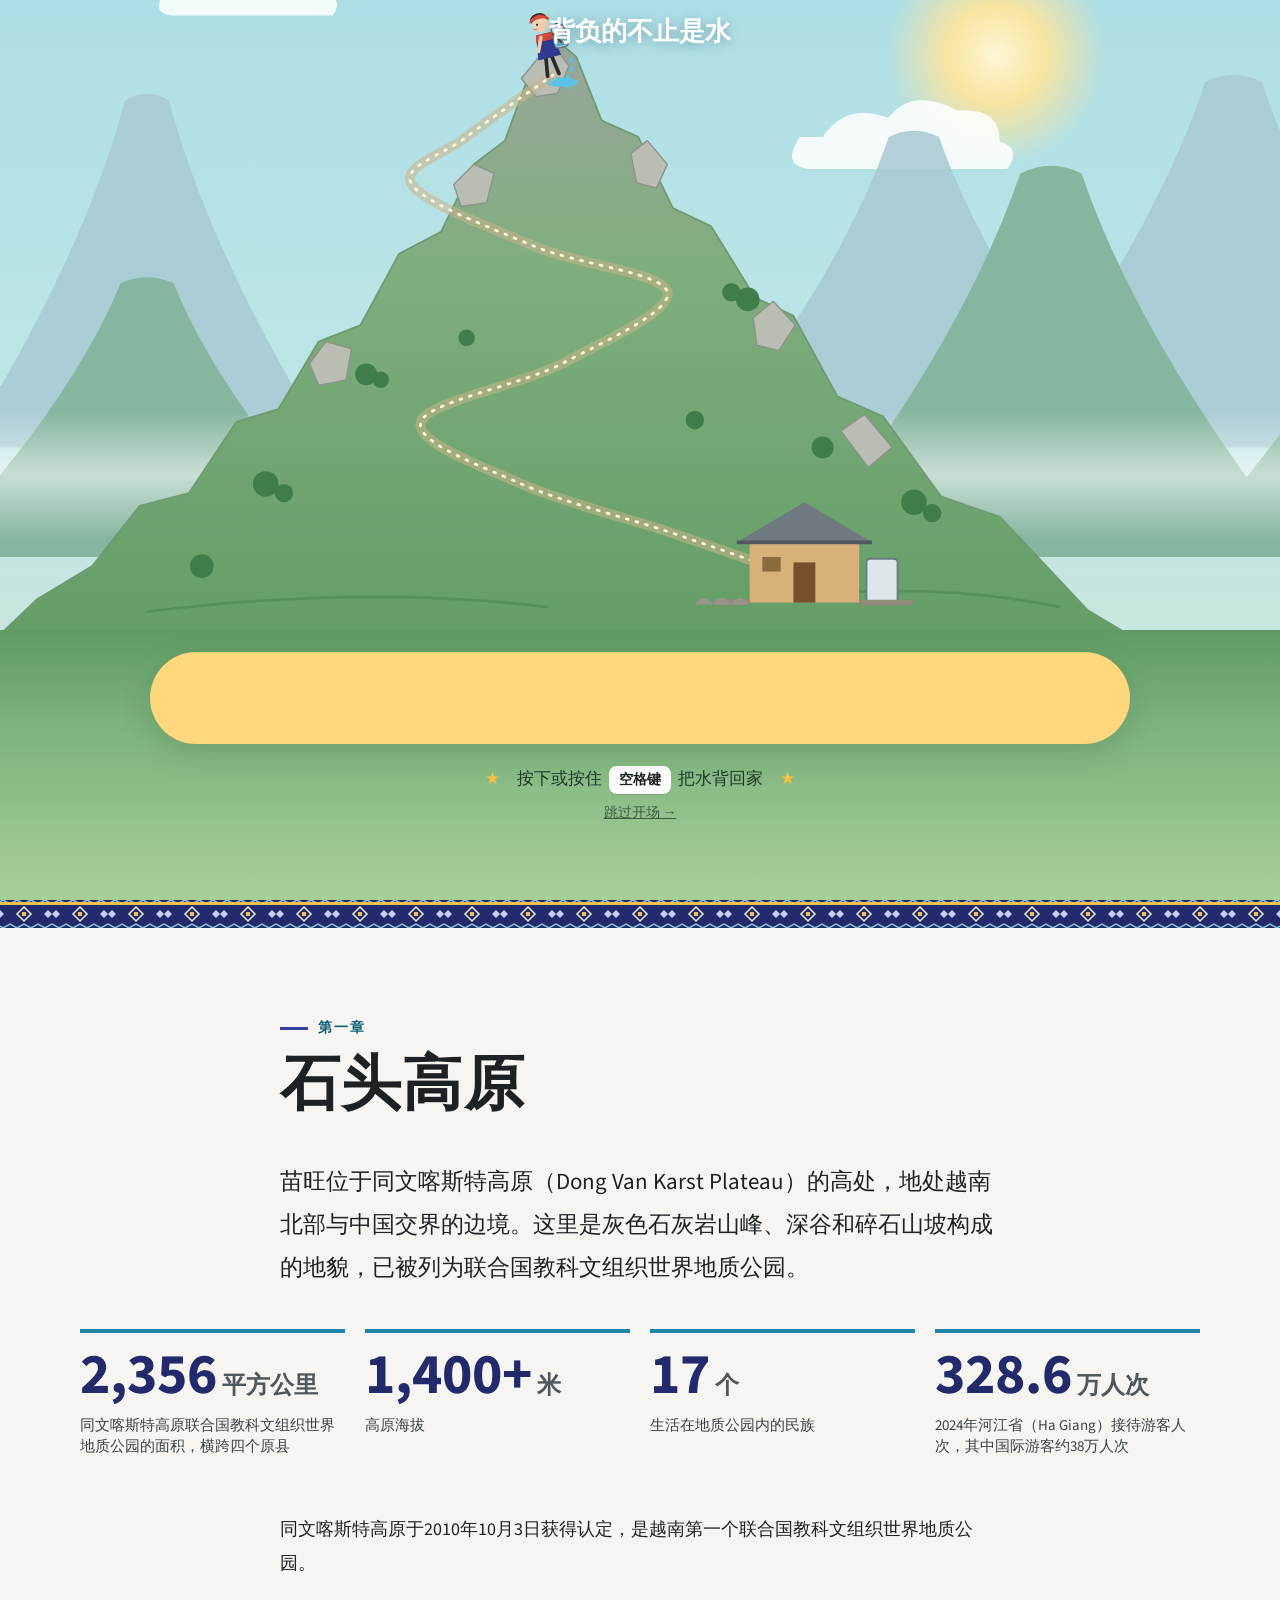
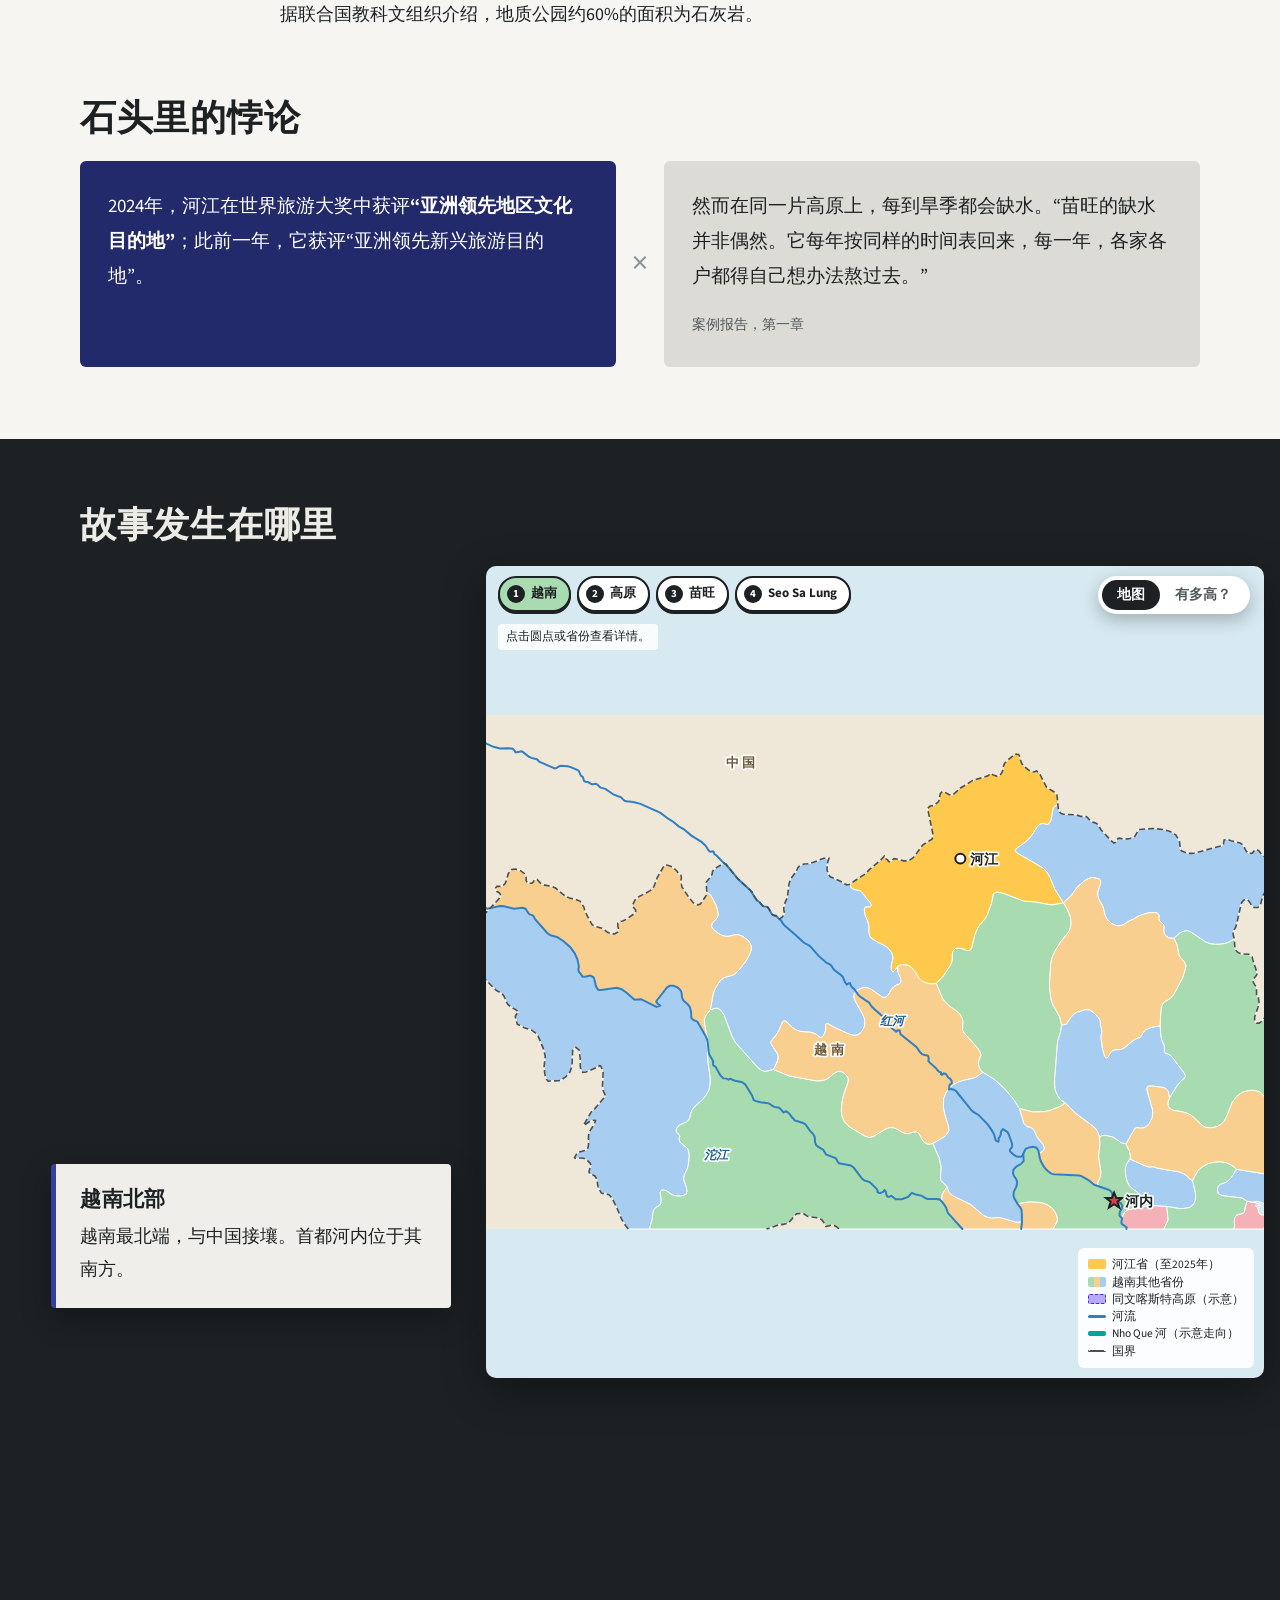
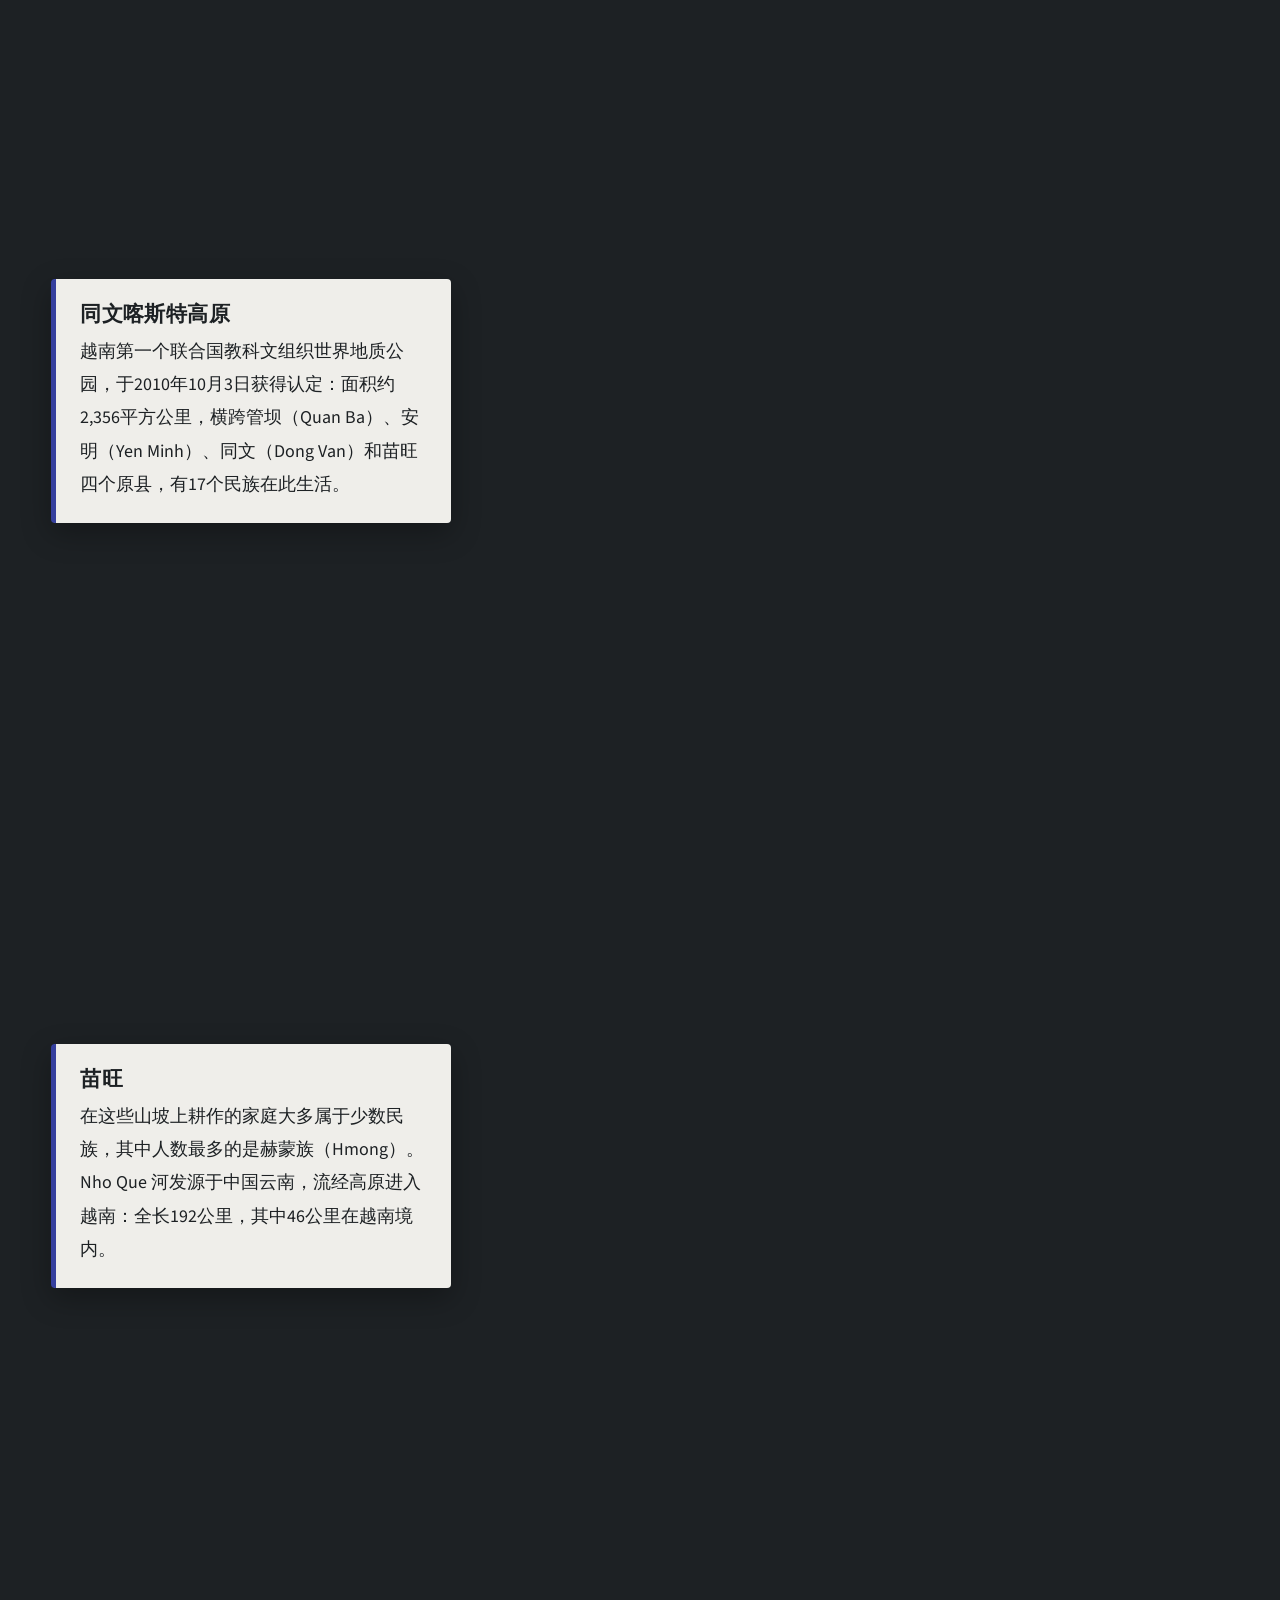
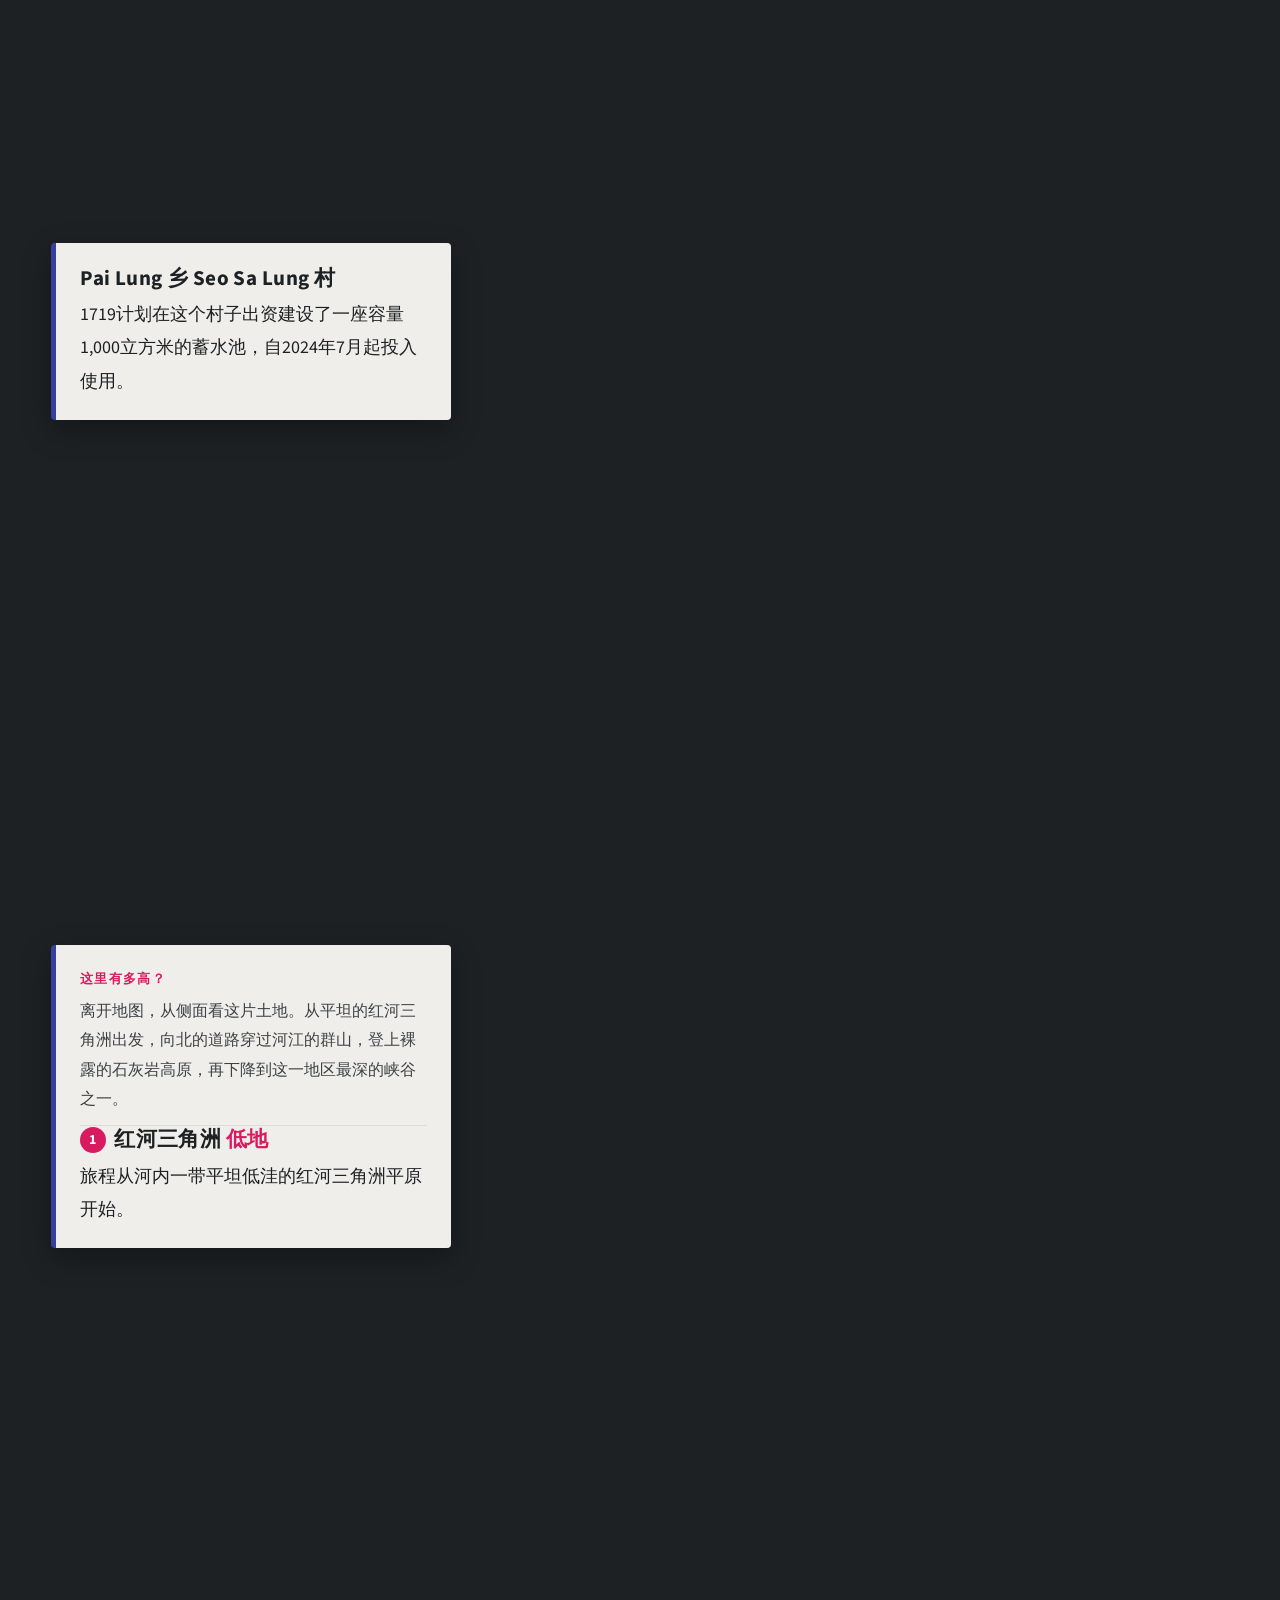
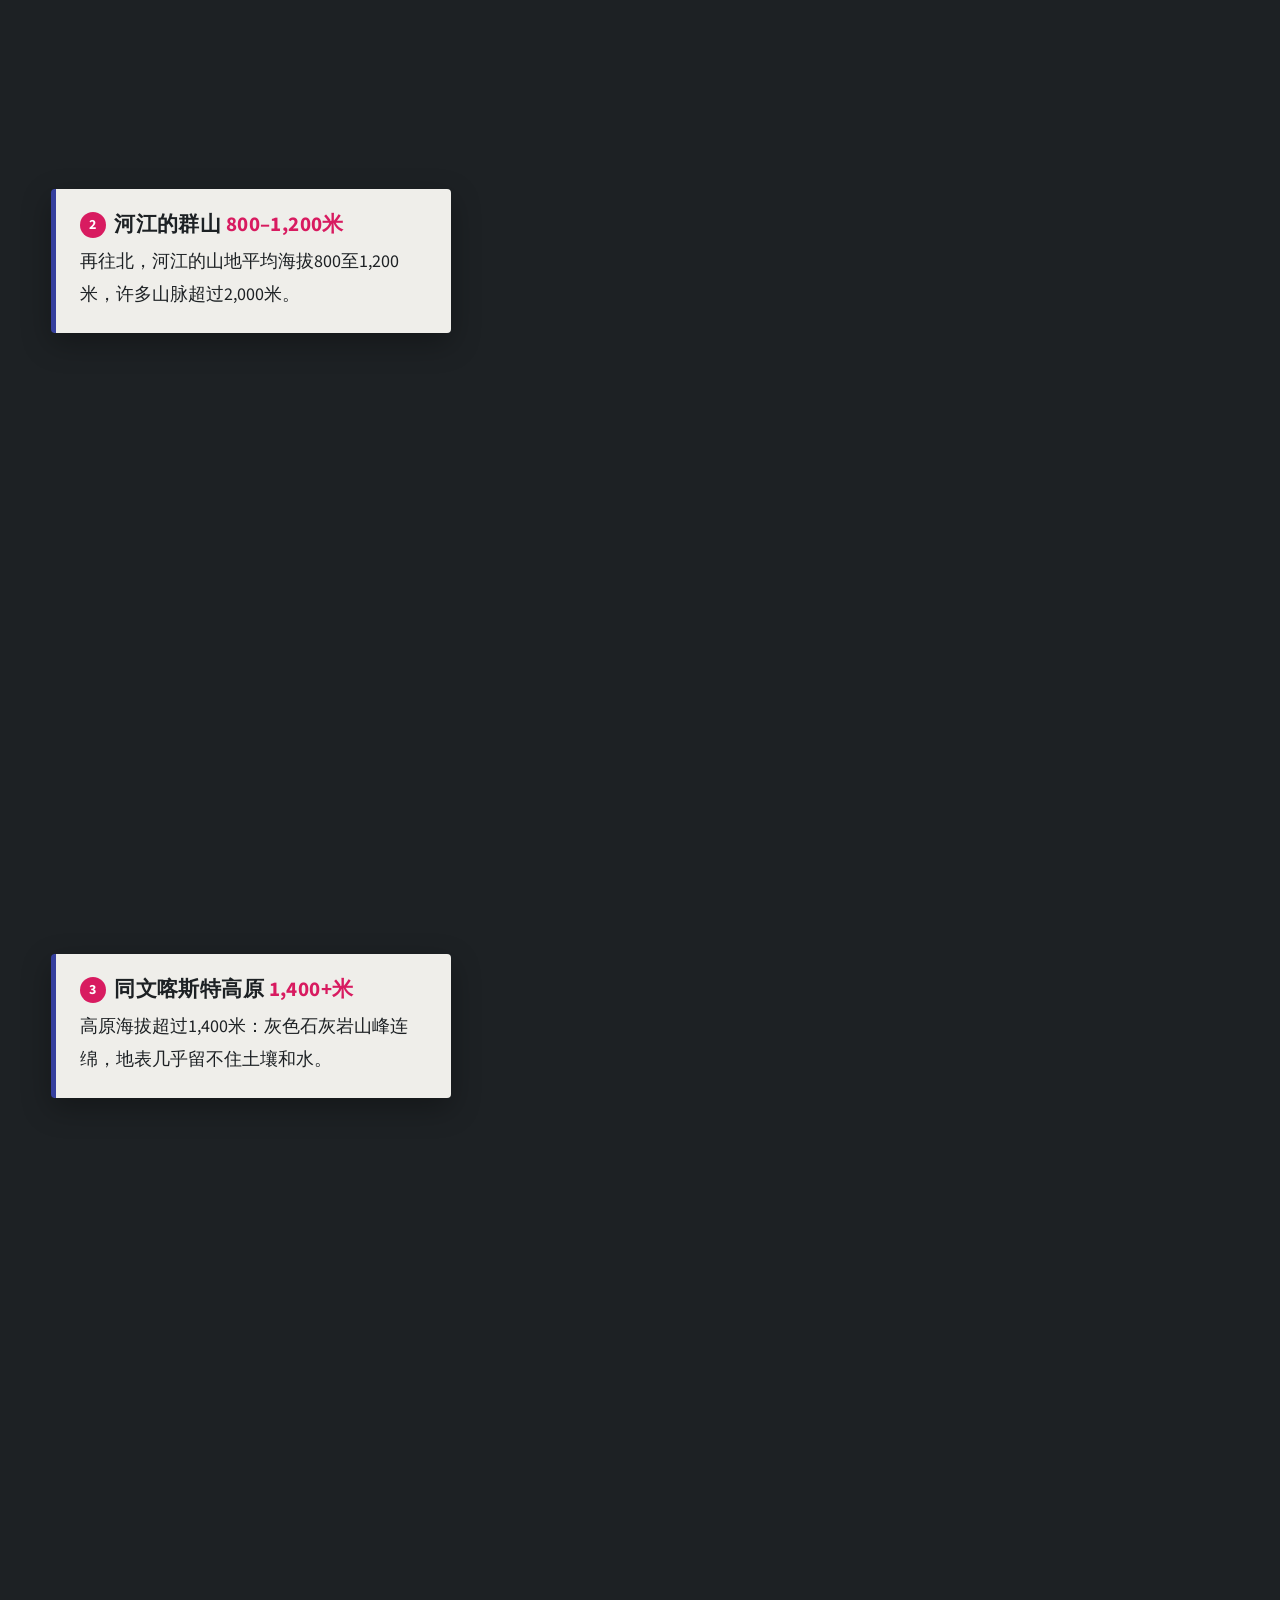
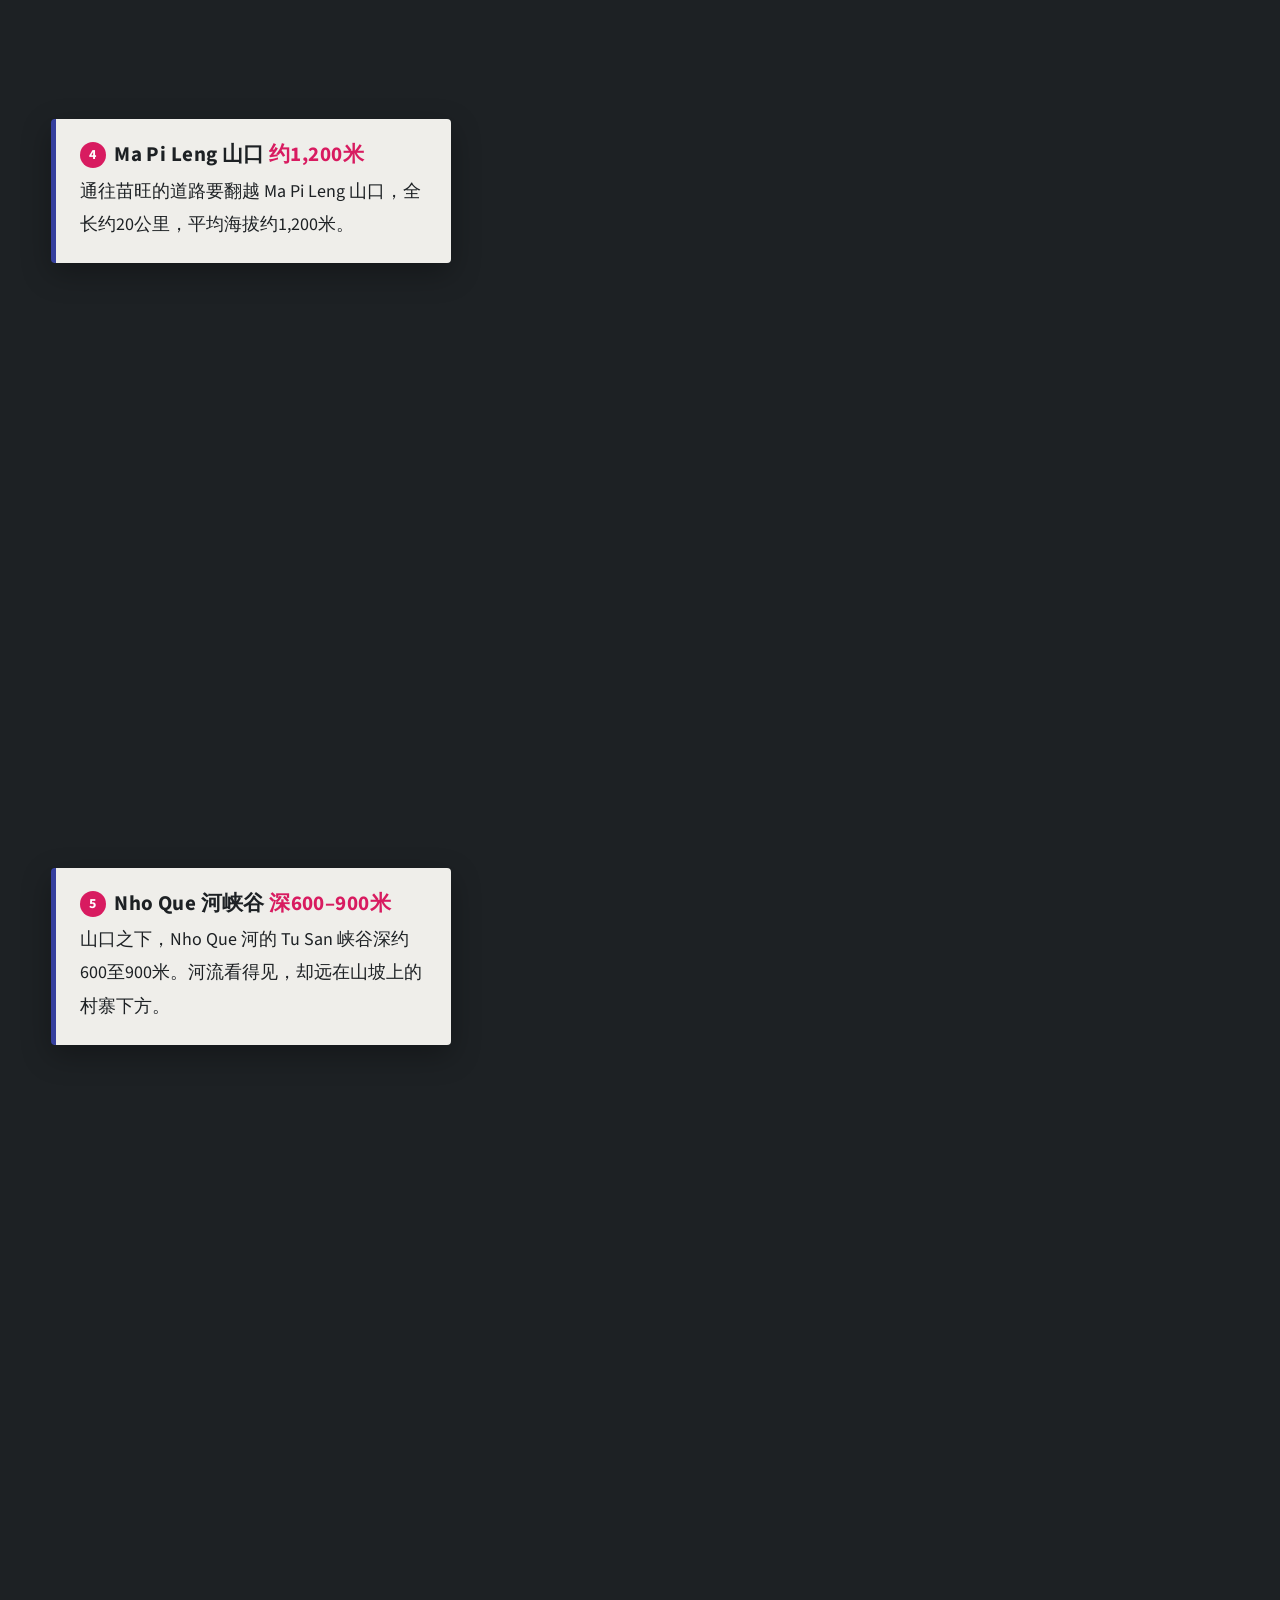
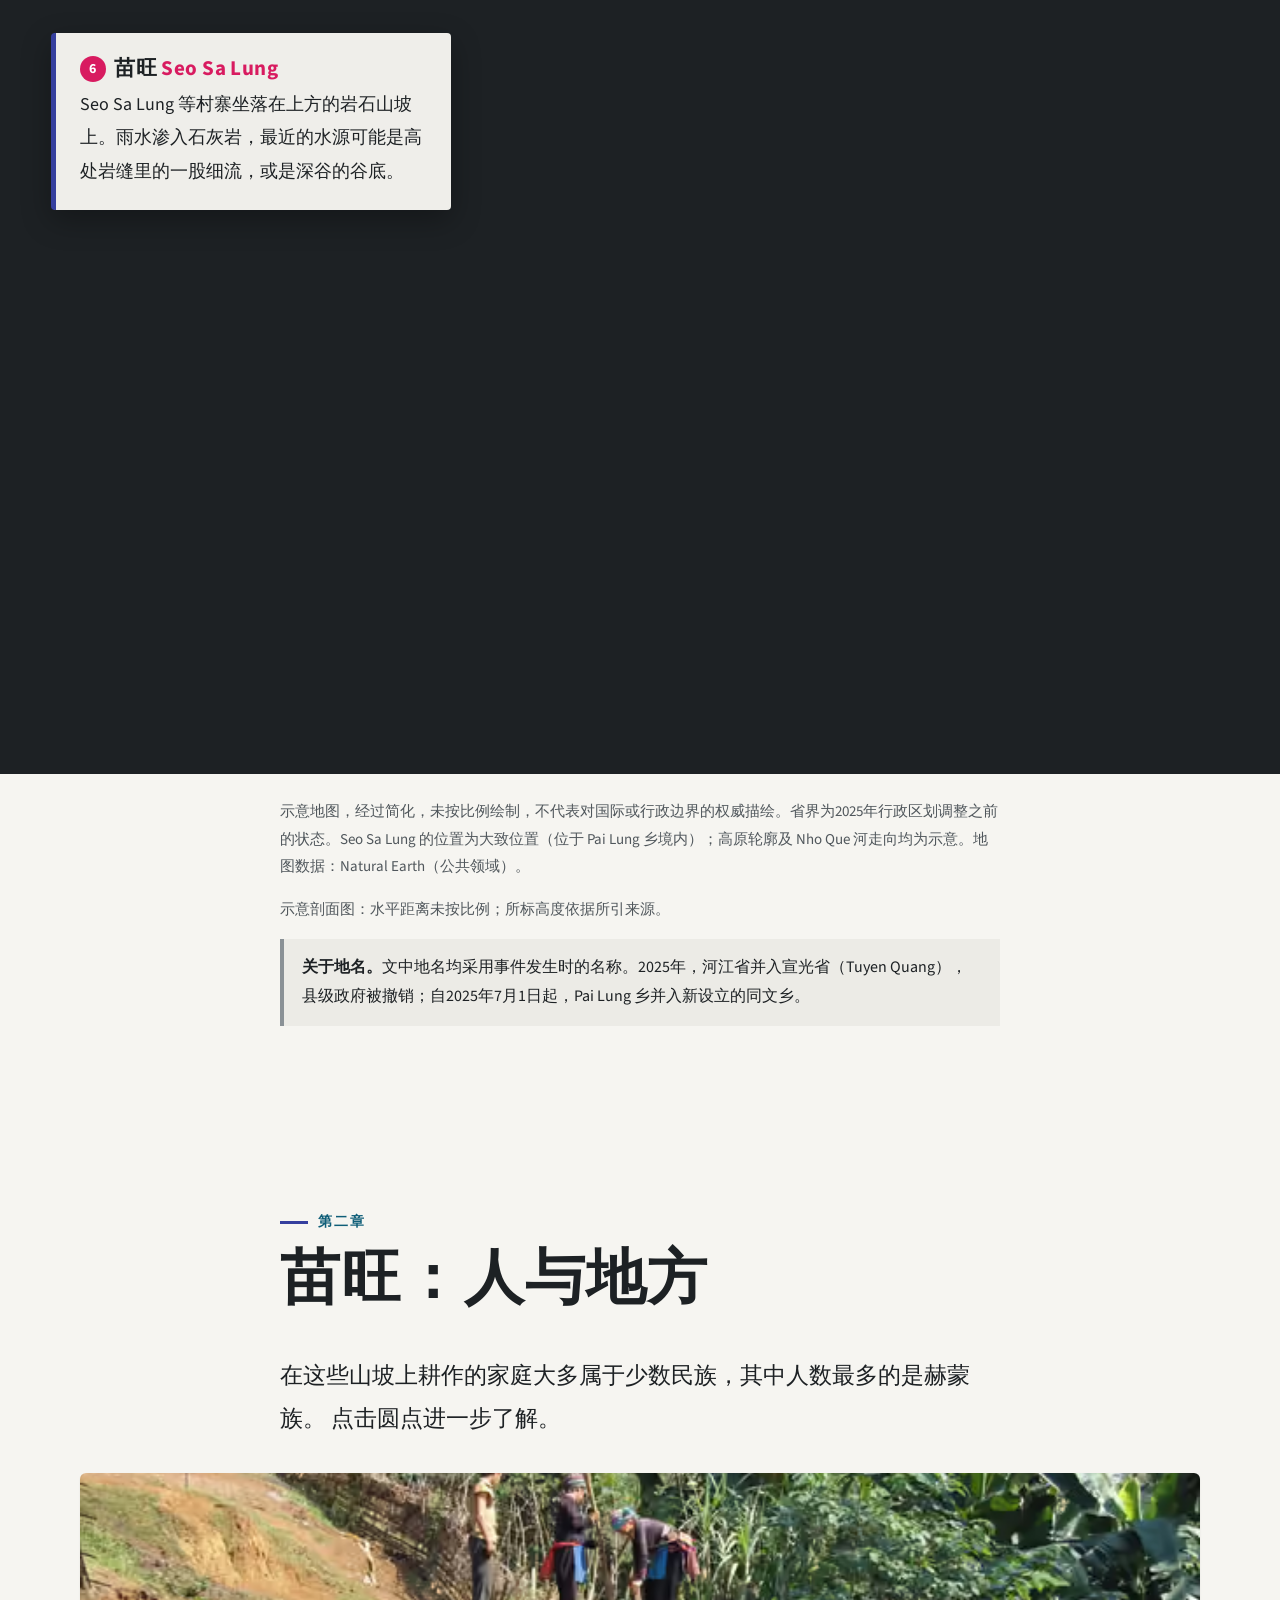
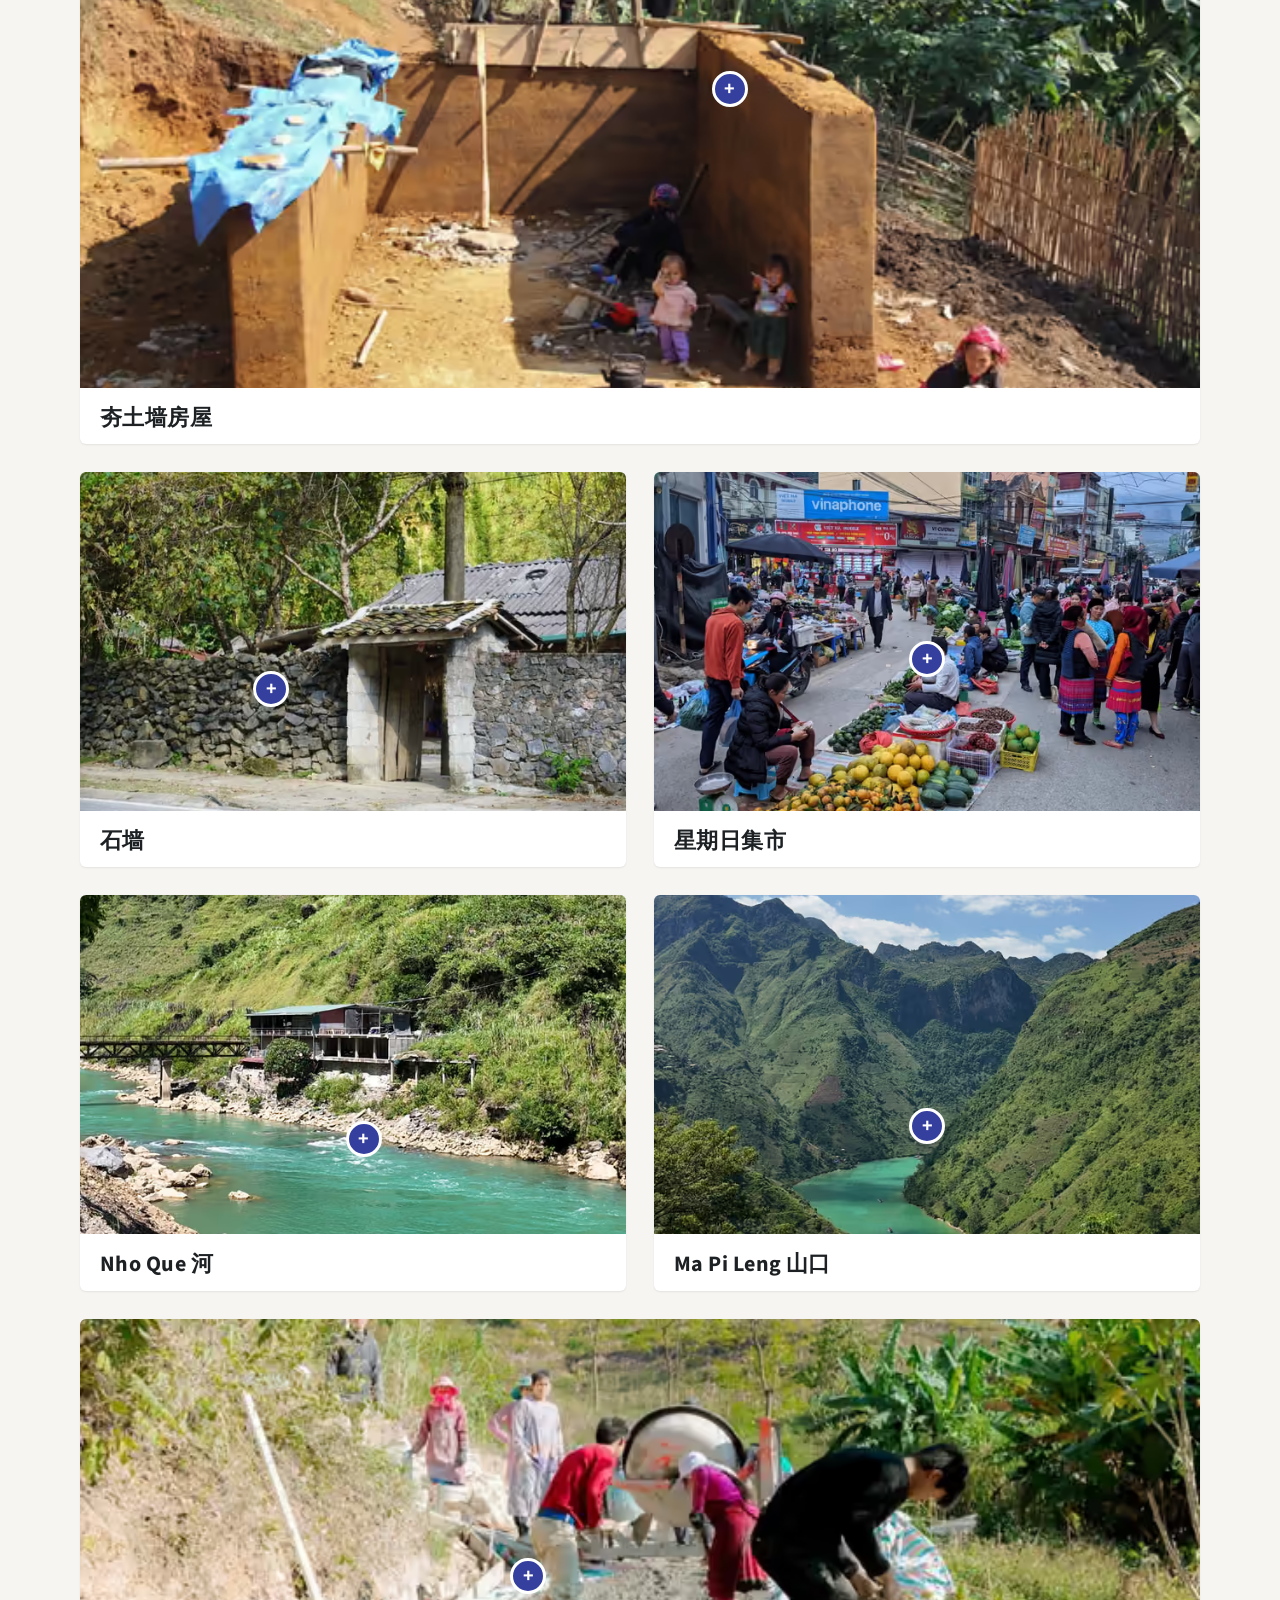
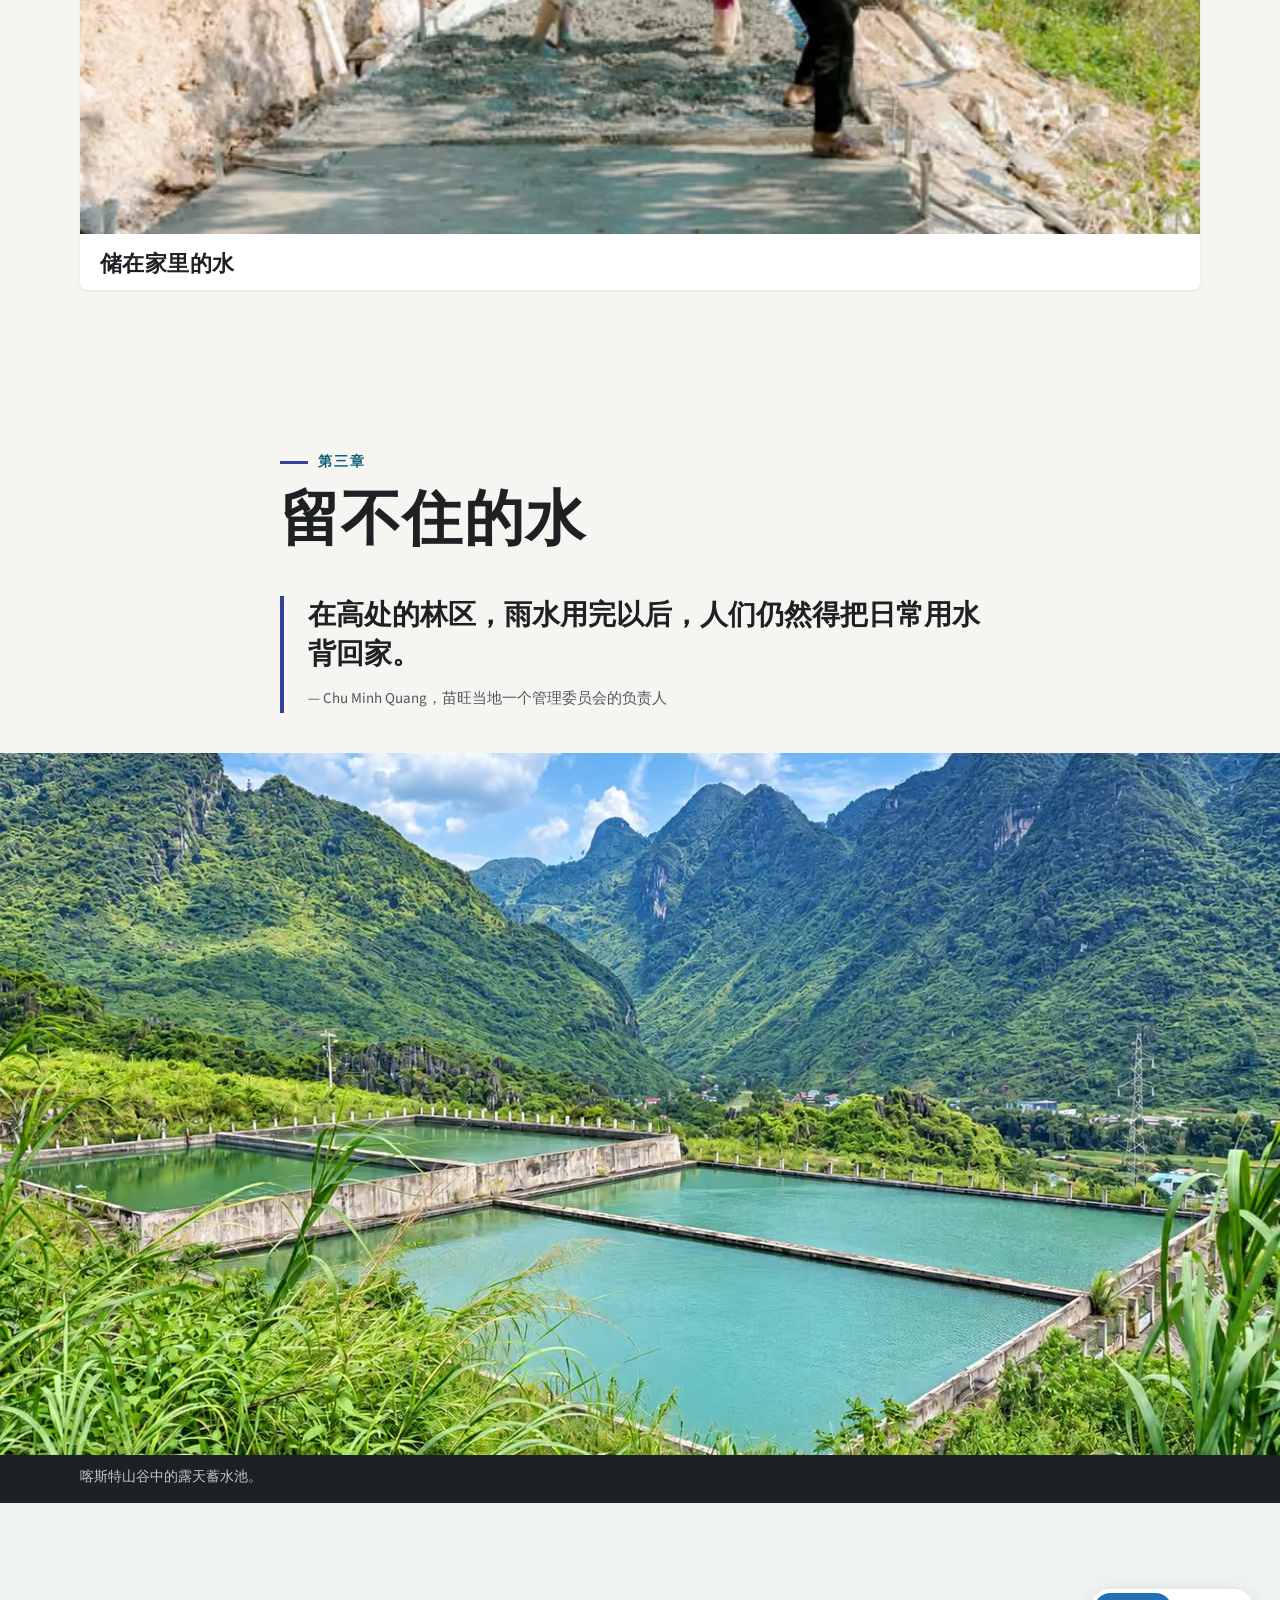
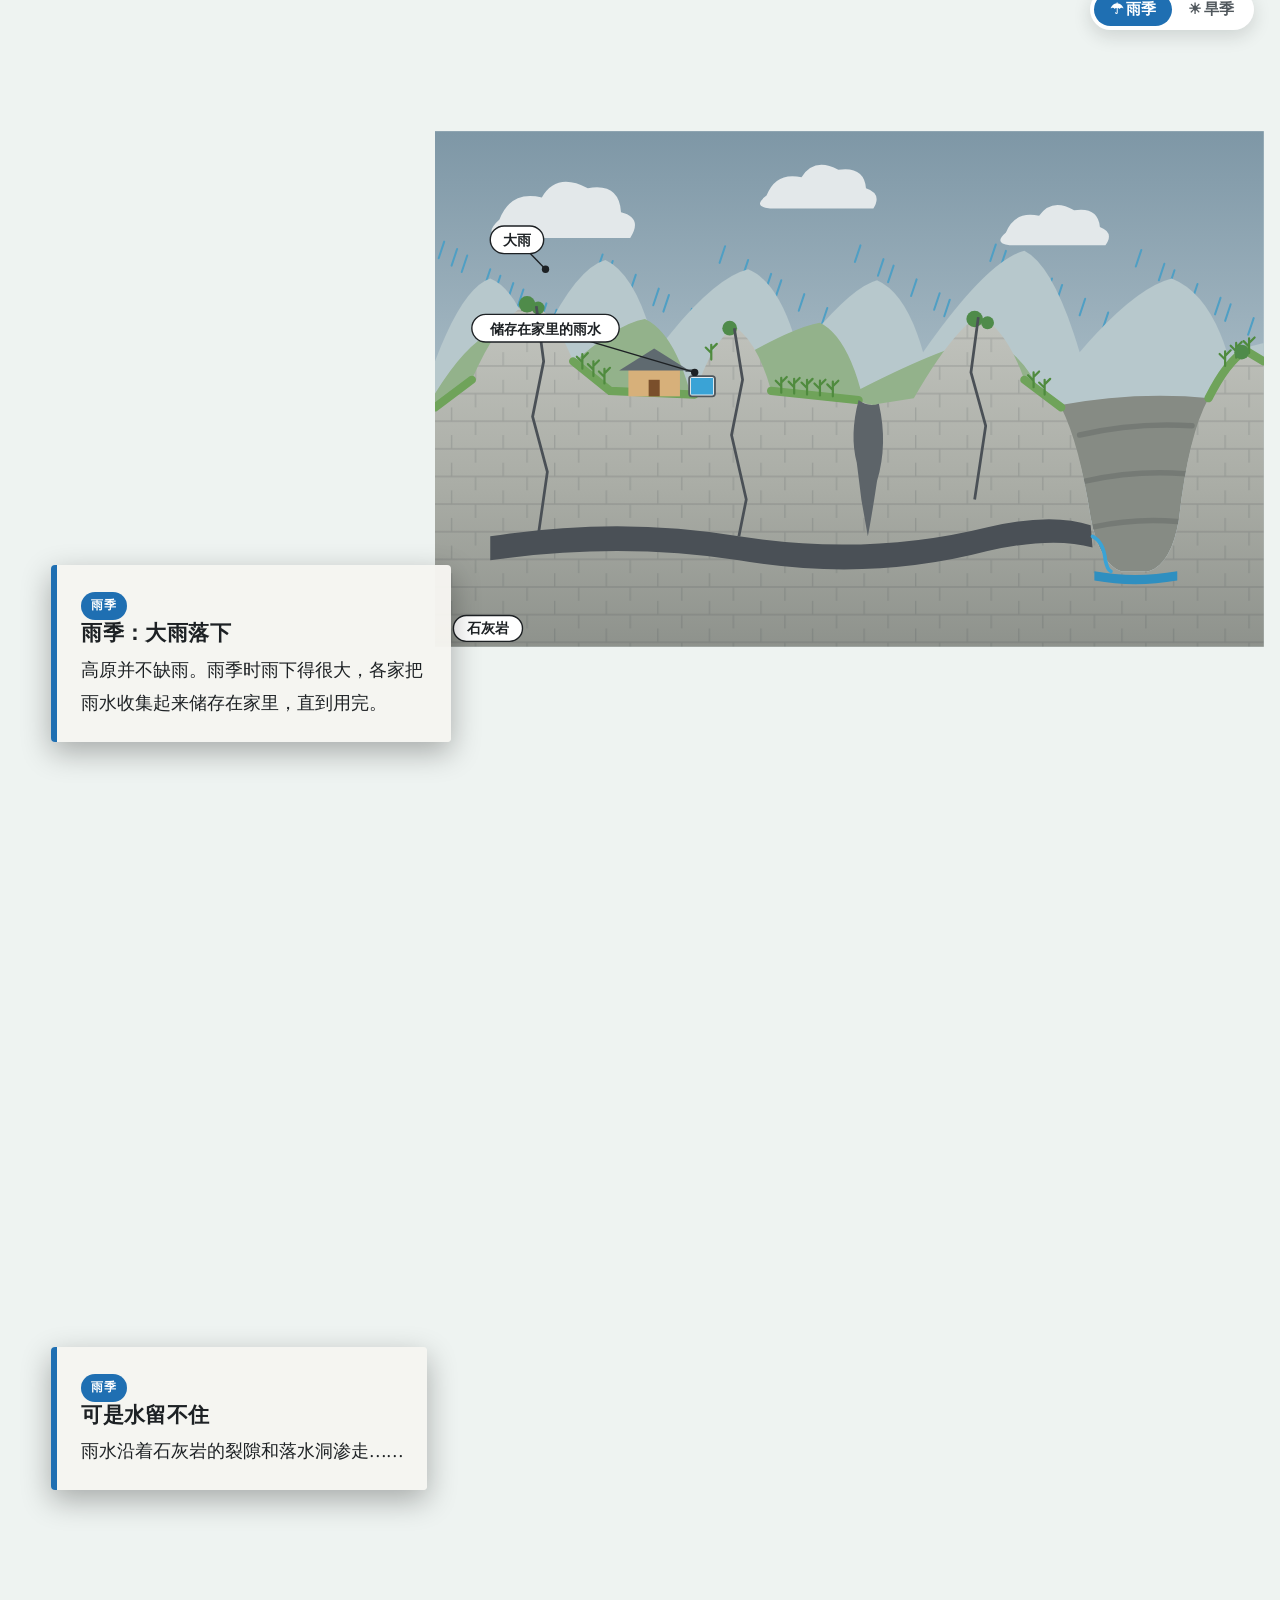
==== commit a49488a7: "Merge map and height profile; influence scale for Who has a say Co-Authored-By: Claude Opus 5.5 <nor" ====
--- a/zh/index.html
+++ b/zh/index.html
@@ -1 +1 @@
-<!DOCTYPE html><html lang="zh-Hans" class="no-js" data-lang="zh"> <head><meta charset="utf-8"><meta name="viewport" content="width=device-width, initial-scale=1"><meta http-equiv="X-UA-Compatible" content="IE=edge"><meta name="renderer" content="webkit"><meta name="format-detection" content="telephone=no"><title>MainSTREAMing Carrying More Than Water｜背负的不止是水</title><meta name="description" content="清华大学全球可持续发展目标案例大赛2026参赛视觉故事：越南同文喀斯特高原上的水、性别与“成功”的衡量标准。"><meta property="og:title" content="MainSTREAMing Carrying More Than Water｜背负的不止是水"><meta property="og:description" content="清华大学全球可持续发展目标案例大赛2026参赛视觉故事：越南同文喀斯特高原上的水、性别与“成功”的衡量标准。"><meta name="theme-color" content="#1d2124"><link rel="icon" href="../favicon.svg" type="image/svg+xml"><link rel="alternate" hreflang="en" href="../en/"><link rel="alternate" hreflang="zh-Hans" href="../zh/"><link rel="stylesheet" href="../css/site.css"><script>document.documentElement.className = document.documentElement.className.replace('no-js', 'js');</script></head> <body>  <div class="intro" id="intro" role="dialog" aria-label="开场"> <svg class="intro-scene" id="intro-scene" viewBox="900 100 700 720" preserveAspectRatio="xMidYMid meet" aria-hidden="true"> <defs> <linearGradient id="in-sky" x1="0" y1="0" x2="0" y2="1"> <stop offset="0" stop-color="#7cc8e3"></stop><stop offset=".55" stop-color="#bfe6e6"></stop><stop offset="1" stop-color="#f6e7b8"></stop> </linearGradient> <linearGradient id="in-main" x1="0" y1="0" x2="0" y2="1"> <stop offset="0" stop-color="#9aa69c"></stop><stop offset=".35" stop-color="#7fae7d"></stop><stop offset="1" stop-color="#5f9a62"></stop> </linearGradient> <linearGradient id="in-mist" x1="0" y1="0" x2="0" y2="1"><stop offset="0" stop-color="#ffffff" stop-opacity="0"></stop><stop offset=".5" stop-color="#ffffff" stop-opacity=".55"></stop><stop offset="1" stop-color="#ffffff" stop-opacity="0"></stop></linearGradient> <radialGradient id="in-sun"><stop offset="0" stop-color="#fff7d6"></stop><stop offset=".45" stop-color="#ffe59a" stop-opacity=".9"></stop><stop offset="1" stop-color="#ffe59a" stop-opacity="0"></stop></radialGradient> </defs> <rect x="-1200" y="-1200" width="4800" height="3300" fill="url(#in-sky)"></rect> <circle cx="1690" cy="210" r="120" fill="url(#in-sun)"></circle> <g class="in-clouds"> <path class="in-cloud c1" d="M300 200 q30-45 85-25 q30-40 90-10 q55-5 55 40 q30 10 10 35 h-260 q-35-5-10-40z"></path> <path class="in-cloud c2" d="M1500 300 q25-38 72-21 q25-34 76-8 q46-4 46 34 q25 8 8 30 h-218 q-30-4-9-35z"></path> <path class="in-cloud c3" d="M800 140 q20-30 58-17 q20-27 61-7 q37-3 37 27 q20 7 7 24 h-176 q-24-3-7-27z"></path> </g> <path d="M-560 640 Q-391 475 -331.2 340 Q-300 328 -268.8 340 Q-209 475 -40 640 Z M-140 640 Q3 442 53.6 280 Q80 265.59999999999997 106.4 280 Q157 442 300 640 Z M180 640 Q336 475 391.2 340 Q420 328 448.8 340 Q504 475 660 640 Z M560 640 Q690 431 736 260 Q760 244.8 784 260 Q830 431 960 640 Z M1370 640 Q1519.5 453 1572.4 300 Q1600 286.4 1627.6 300 Q1680.5 453 1830 640 Z M1690 640 Q1859 420 1918.8 240 Q1950 224 1981.2 240 Q2041 420 2210 640 Z M2080 640 Q2223 464 2273.6 320 Q2300 307.2 2326.4 320 Q2377 464 2520 640 Z M2440 640 Q2609 442 2668.8 280 Q2700 265.59999999999997 2731.2 280 Q2791 442 2960 640 Z" fill="#a9c9d3" opacity=".85"></path> <path d="M-420 760 Q-225 562 -156 400 Q-120 385.59999999999997 -84 400 Q-15 562 180 760 Z M70 760 Q239 529 298.8 340 Q330 323.2 361.2 340 Q421 529 590 760 Z M520 760 Q676 595 731.2 460 Q760 448 788.8 460 Q844 595 1000 760 Z M1470 760 Q1652 529 1716.4 340 Q1750 323.2 1783.6 340 Q1848 529 2030 760 Z M1890 760 Q2059 573 2118.8 420 Q2150 406.4 2181.2 420 Q2241 573 2410 760 Z M2300 760 Q2495 551 2564 380 Q2600 364.8 2636 380 Q2705 551 2900 760 Z" fill="#86b6a0"></path> <rect x="-1200" y="880" width="4800" height="1400" fill="#5f9a62"></rect> <!-- main mountain with the spring near its summit --> <rect x="-1200" y="600" width="4800" height="140" fill="url(#in-mist)"></rect> <path d="M520 920 L640 806 L700 770 L752 704 L806 690 L858 612 L904 598 L948 524 L994 506 L1036 428 L1082 404 L1118 330 L1152 304 L1182 222 L1206 192 L1230 212 L1258 282 L1298 300 L1336 378 L1378 398 L1426 476 L1468 496 L1516 584 L1566 606 L1630 694 L1694 716 L1790 818 L1960 920 Z" fill="url(#in-main)" stroke="#6f9a72" stroke-width="2" stroke-linejoin="round"></path> <g class="in-outcrops"> <path d="M1170 236 L1188 214 L1206 200 L1222 222 L1210 252 L1186 256 Z"></path> <path d="M1096 352 L1118 330 L1140 340 L1132 372 L1104 376 Z"></path> <path d="M1290 318 L1308 304 L1330 330 L1318 356 L1296 350 Z"></path> <path d="M938 548 L956 524 L984 532 L978 566 L948 572 Z"></path> <path d="M1424 498 L1446 480 L1470 506 L1452 534 L1428 528 Z"></path> <path d="M1520 622 L1546 604 L1576 640 L1550 662 Z"></path> </g> <g class="in-trees"> <circle cx="1000" cy="560" r="12"></circle><circle cx="1016" cy="566" r="9"></circle><circle cx="1400" cy="470" r="10"></circle><circle cx="1418" cy="478" r="13"></circle> <circle cx="890" cy="680" r="14"></circle><circle cx="910" cy="690" r="10"></circle><circle cx="1500" cy="640" r="12"></circle><circle cx="1600" cy="700" r="14"></circle> <circle cx="1620" cy="712" r="10"></circle><circle cx="820" cy="770" r="13"></circle><circle cx="1110" cy="520" r="9"></circle><circle cx="1360" cy="610" r="10"></circle> </g> <!-- terraces and stone walls --> <path d="M760 820 Q1000 790 1200 815 M820 860 Q1060 830 1290 852 M1500 800 Q1640 790 1760 815" class="in-terrace"></path> <!-- spring --> <path class="in-spring" d="M1224 214 q4 10 -2 18 q-5 7 0 14"></path> <ellipse cx="1214" cy="240" rx="18" ry="5" fill="#5cc3e6"></ellipse> <!-- trail --> <path d="M1205 232 C1189.2 243.3 1135.8 280.0 1110 300 C1084.2 320.0 1037.5 332.0 1050 352 C1062.5 372.0 1138.3 400.3 1185 420 C1231.7 439.7 1325.0 448.7 1330 470 C1335.0 491.3 1260.0 524.3 1215 548 C1170.0 571.7 1067.5 590.0 1060 612 C1052.5 634.0 1125.0 660.0 1170 680 C1215.0 700.0 1285.0 717.0 1330 732 C1375.0 747.0 1421.7 763.7 1440 770" class="in-trail-bed"></path> <path d="M1205 232 C1189.2 243.3 1135.8 280.0 1110 300 C1084.2 320.0 1037.5 332.0 1050 352 C1062.5 372.0 1138.3 400.3 1185 420 C1231.7 439.7 1325.0 448.7 1330 470 C1335.0 491.3 1260.0 524.3 1215 548 C1170.0 571.7 1067.5 590.0 1060 612 C1052.5 634.0 1125.0 660.0 1170 680 C1215.0 700.0 1285.0 717.0 1330 732 C1375.0 747.0 1421.7 763.7 1440 770" class="in-trail" id="intro-trail"></path> <path d="M1205 232 C1189.2 243.3 1135.8 280.0 1110 300 C1084.2 320.0 1037.5 332.0 1050 352 C1062.5 372.0 1138.3 400.3 1185 420 C1231.7 439.7 1325.0 448.7 1330 470 C1335.0 491.3 1260.0 524.3 1215 548 C1170.0 571.7 1067.5 590.0 1060 612 C1052.5 634.0 1125.0 660.0 1170 680 C1215.0 700.0 1285.0 717.0 1330 732 C1375.0 747.0 1421.7 763.7 1440 770" class="in-trail-done" id="intro-trail-done"></path> <!-- house: rammed-earth walls, tiled roof, rain tank --> <g transform="translate(1420 700)"> <rect x="0" y="40" width="120" height="70" fill="#d7b07a"></rect> <path d="M-14 44 L60 0 L134 44 Z" fill="#6f7a80"></path> <path d="M-14 44 L134 44" stroke="#4f585e" stroke-width="4"></path> <rect x="48" y="66" width="24" height="44" fill="#7a4f2b"></rect> <rect class="in-window" x="14" y="60" width="20" height="16" fill="#8a6a3e"></rect> <rect x="128" y="62" width="34" height="48" rx="4" fill="#dfe6ea" stroke="#6c7a86" stroke-width="2"></rect> <rect class="in-tank-water" x="131" y="106" width="28" height="0" fill="#3aa3d6"></rect> <path d="M-40 110 h40 M120 110 h60" stroke="#8f8a7a" stroke-width="6"></path> <path d="M-60 112 q10-14 20 0 q10-14 20 0 q10-14 20 0" fill="#9a958a"></path> </g> <!-- the walker --> <g id="intro-walker" class="in-walker"> <g class="in-flip"><g class="in-body"> <path class="w-leg wl1" d="M-4 -26 L-8 0"></path> <path class="w-leg wl2" d="M4 -26 L8 0"></path> <path d="M-12 -58 h22 l5 34 h-32 z" fill="#2f3b8f"></path> <path d="M-12 -58 h22 l2 10 h-26 z" fill="#d9483b"></path> <rect x="-30" y="-64" width="18" height="30" rx="4" fill="#eef2f4" stroke="#6c7a86" stroke-width="2"></rect> <rect x="-26" y="-68" width="7" height="5" rx="1" fill="#353f9e"></rect> <path class="w-water" d="M-28 -50 h14 v14 h-14 z" fill="#3aa3d6" opacity=".8"></path> <path d="M-12 -56 L-22 -40" stroke="#7b4a26" stroke-width="3"></path> <path class="w-arm" d="M4 -54 L12 -36"></path> <circle cx="0" cy="-72" r="11" fill="#f2cfae"></circle> <path d="M-12 -74 q2 -14 14 -13 q12 1 11 12 q-6 -5 -13 -5 q-7 0 -12 6z" fill="#3b2a24"></path> <path d="M-13 -78 q12 -12 26 -2 l2 4 q-14 -6 -28 0z" fill="#d9483b"></path> <circle cx="5" cy="-72" r="1.5" fill="#2a2a2a"></circle> <path d="M6 -66 q3 1 5 -1" stroke="#c4705a" stroke-width="1.4" fill="none"></path> </g></g> </g> </svg> <p class="intro-logo">背负的不止是水</p> <div class="intro-ui"> <div class="intro-bar" id="intro-bar"> <p class="intro-quote" lang="zh-Hans"> <span class="iq">缺</span><span class="iq">水</span><span class="iq">从</span><span class="iq">来</span><span class="iq">不</span><span class="iq">只</span><span class="iq">是</span><span class="iq hl">没</span><span class="iq hl">有</span><span class="iq hl">水</span><span class="iq">。</span><span class="iq">它</span><span class="iq">还</span><span class="iq">关</span><span class="iq">乎</span><span class="iq hl">谁</span><span class="iq hl">去</span><span class="iq hl">取</span><span class="iq hl">水</span><span class="iq">、</span><span class="iq">储</span><span class="iq">存</span><span class="iq">多</span><span class="iq">少</span><span class="iq">，</span><span class="iq">以</span><span class="iq">及</span><span class="iq">水</span><span class="iq">不</span><span class="iq">够</span><span class="iq">时</span><span class="iq hl">先</span><span class="iq hl">用</span><span class="iq hl">在</span><span class="iq hl">哪</span><span class="iq hl">里</span><span class="iq">。</span> </p> <span class="intro-src">— 改写自案例报告</span> </div> <p class="intro-hint" id="intro-hint"> <span class="hs">★</span> <span class="kb-only st-hold">按下或按住 <kbd>空格键</kbd> 把水背回家</span> <span class="kb-only st-ready">你已经准备好了：按下 <kbd>空格键</kbd> 进入</span> <span class="touch-only st-hold">点按或按住屏幕任意位置，把水背回家</span> <span class="touch-only st-ready">你已经准备好了：点按进入</span> <span class="hs">★</span> </p> <button type="button" class="intro-skip" id="intro-skip">跳过开场 →</button> </div> </div> <a class="skip" href="#main">跳到正文</a> <header class="site-header" id="top"> <a class="brand" href="#plateau">MainSTREAMing Carrying More Than Water</a> <nav class="progress-nav" aria-label="章节"> <ol> <li><a href="#plateau" data-nav="plateau"><span class="n">1</span><span class="l">高原</span></a></li><li><a href="#village" data-nav="village"><span class="n">2</span><span class="l">村庄</span></a></li><li><a href="#water" data-nav="water"><span class="n">3</span><span class="l">水</span></a></li><li><a href="#reservoir" data-nav="reservoir"><span class="n">4</span><span class="l">蓄水池</span></a></li><li><a href="#question" data-nav="question"><span class="n">5</span><span class="l">问题</span></a></li> </ol> </nav> <a class="lang-switch" id="lang-switch" href="../en/" hreflang="en" lang="en" aria-label="切换为英文"> <span class="full">English</span><span class="short">EN</span> </a> <div class="progress-bar" aria-hidden="true"><span id="progress-fill"></span></div> </header> <noscript><p class="noscript">本页的互动部分需要 JavaScript。没有它，所有文字和数据仍可正常阅读。</p></noscript> <main id="main">  <section id="plateau" class="chapter ch-plateau" data-anchor> <div class="hero"> <picture class="img-slot hero-img" data-slot="plateau/hero" data-alt="身着苗族服饰的妇女和女孩背着大型不锈钢水箱，沿石子山路向上攀行。" data-need="苗旺附近同文喀斯特高原的全景照片（团队拍摄，仅风景，宽度至少2400像素）。"> <source type="image/avif" srcset="../images/plateau/_gen/hero-640.avif 640w, ../images/plateau/_gen/hero-1280.avif 1280w, ../images/plateau/_gen/hero-1920.avif 1920w" sizes="100vw"> <source type="image/webp" srcset="../images/plateau/_gen/hero-640.webp 640w, ../images/plateau/_gen/hero-1280.webp 1280w, ../images/plateau/_gen/hero-1920.webp 1920w" sizes="100vw"> <img src="../images/plateau/_gen/hero-1280.jpg" alt="身着苗族服饰的妇女和女孩背着大型不锈钢水箱，沿石子山路向上攀行。" width="1280" height="606" loading="eager" decoding="async"> </picture> <div class="hero-shade" aria-hidden="true"></div> <div class="hero-text"> <p class="kicker">清华大学全球可持续发展目标案例大赛 2026 · SDG 6 × SDG 5</p> <h1>背负的不止是水</h1> <p class="subtitle">以性别回应型评估重新审视农村供水投资的成效 —— 越南苗旺（Meo Vac）案例研究</p> <p class="byline"><span class="by-label">作者</span> Nguyen Tra My · Tran Chuc Linh · Trinh Ho Ha An <span class="by-aff">– 越南外贸大学（Foreign Trade University）</span></p> <p class="hook">在一片雨水会直接渗入岩石的高原上，一座蓄水池把水引到了村子中央。它被记为一项成功。这是一个关于它改变了什么、以及统计数字遗漏了什么的故事。</p> <a class="scroll-cue" href="#plateau-intro">向下滚动开始阅读 <span aria-hidden="true">↓</span></a> </div> </div> <div class="motif" aria-hidden="true"></div> <div class="wrap narrow" id="plateau-intro" data-anchor> <p class="chapter-no">第一章</p> <h2>石头高原</h2> <p class="lead reveal">苗旺位于同文喀斯特高原（Dong Van Karst Plateau）的高处，地处越南北部与中国交界的边境。这里是灰色石灰岩山峰、深谷和碎石山坡构成的地貌，已被列为联合国教科文组织世界地质公园。</p> </div> <div class="wrap stats" data-anchor id="plateau-stats"> <div class="stat reveal"> <p class="stat-value"><span data-count="2356" data-decimals="0">2,356</span><span class="unit"> 平方公里</span></p> <p class="stat-label">同文喀斯特高原联合国教科文组织世界地质公园的面积，横跨四个原县</p> </div><div class="stat reveal"> <p class="stat-value"><span data-count="1400" data-decimals="0">1,400+</span><span class="unit"> 米</span></p> <p class="stat-label">高原海拔</p> </div><div class="stat reveal"> <p class="stat-value"><span data-count="17" data-decimals="0">17</span><span class="unit"> 个</span></p> <p class="stat-label">生活在地质公园内的民族</p> </div><div class="stat reveal"> <p class="stat-value"><span data-count="328.6" data-decimals="1">328.6</span><span class="unit"> 万人次</span></p> <p class="stat-label">2024年河江省（Ha Giang）接待游客人次，其中国际游客约38万人次</p> </div> </div> <div class="wrap narrow"> <p class="reveal">同文喀斯特高原于2010年10月3日获得认定，是越南第一个联合国教科文组织世界地质公园。</p> <p class="reveal">据联合国教科文组织介绍，地质公园约60%的面积为石灰岩。</p> </div> <div class="wrap paradox" data-anchor id="plateau-paradox"> <h3 class="reveal">石头里的悖论</h3> <div class="paradox-grid"> <div class="paradox-card bright reveal"><p>2024年，河江在世界旅游大奖中获评<strong>“亚洲领先地区文化目的地”</strong>；此前一年，它获评“亚洲领先新兴旅游目的地”。</p></div> <div class="paradox-vs" aria-hidden="true">×</div> <div class="paradox-card dry reveal"><p>然而在同一片高原上，每到旱季都会缺水。“苗旺的缺水并非偶然。它每年按同样的时间表回来，每一年，各家各户都得自己想办法熬过去。”</p><p class="attrib">案例报告，第一章</p></div> </div> </div> <div class="scrolly map-scrolly dark" data-scrolly="map" id="plateau-map" data-anchor> <h3 class="wrap scrolly-heading">故事发生在哪里</h3> <div class="scrolly-figure" data-step="0"><div class="map-card"> <svg class="map-svg" viewBox="0 0 1000 651" data-steps="[[0,0,1000,651],[511.4,0,295,198],[625,24.8,159,111],[663.6,52,77,59]]" role="img" aria-label="越南北部地图，逐步放大至苗旺和 Seo Sa Lung" preserveAspectRatio="xMidYMid meet"> <defs> <clipPath id="hg-clip"><path d="M735.3,111.6L732.2,112.2L731.2,112.8L730.3,113.5L729.6,114.6L726.7,130.1L724.7,134L722.3,135.8L719.6,135.4L717,134.7L714.4,134.8L712,135.9L709.8,137.9L707.7,140.6L702.9,148.3L699.4,152.8L695.2,157.3L682.2,166.6L680.9,169.2L682.4,172L716.3,191.6L721.5,197.3L724.9,202.6L731.7,219.2L742.6,236.6L727.4,239.4L706.1,235.5L691.7,234.4L667.1,225.1L658.3,222.9L654.4,223.5L652.4,225.6L651,233.5L650,237.7L644.4,253L642,257L635.4,264.7L632.4,269.2L630.3,273.7L628.6,278.3L624.7,294.4L622.9,297.2L620.9,298.1L618.4,298L611.8,295.4L608.2,294.8L603.9,295.3L601.3,297.5L600,300.5L599.7,304L599.8,307.4L599.6,310.5L598.8,313.4L597.6,316.3L588.4,330.6L579.1,340.3L572.7,340.9L567.4,339.9L561.4,337.6L556.5,332.9L550.8,323.6L547.3,319.8L543.1,317.2L538.2,316.2L534.3,316.2L529.2,318.8L525.4,323.9L523.8,325L522.4,324.7L521.3,323.2L520.9,319.9L521.2,316.6L523.1,308.9L523,304.8L521.5,300.7L518.1,296.2L514.9,293.2L511.4,291L503.8,287.4L496,282.6L493.4,279.3L492.2,274.7L492.3,267.5L491.8,263.9L490.5,259.3L487.6,252.9L486.4,246.1L486.8,242.9L488.6,241.6L492.9,241.6L494.4,241.4L495.3,240.5L495.2,238.9L493.8,236.3L485.4,226L484,223.9L482.3,222.1L479.9,220.8L473,219.4L470.5,217.8L469.2,216.4L468.5,213.3L468.6,211.9L488.4,198.9L492.9,194.1L507.6,181.9L511.6,177.3L512.2,176.5L514.2,176.9L514.2,178.1L513.9,179.4L514.7,180.5L516,181.4L516.9,182.4L518,183.2L520.1,183.7L521.4,183.2L523.7,180.4L525,179.7L529.3,180.3L537,182.7L541.6,182.4L545.6,180.9L548.9,178.7L551.9,175.8L559.7,164.5L562.3,161.7L573.5,154.8L574.5,152.3L574.3,147.4L567.7,114.9L570.8,112.3L576.3,111.4L582.1,106.5L583.1,103.1L583.4,99.2L584.1,95.7L586.6,93.7L589.7,94L595.7,97.6L598.9,98L601.2,96.6L609.4,89L617.2,85L624.2,80L627.5,78.6L646,73.4L646.8,72.6L647.2,71.6L647.8,70.6L649,70.1L649.6,70.4L651.3,71.7L652,72L653.8,72.4L655.1,73.2L656.7,73.7L659.3,73.3L663.1,70.5L664.5,66.4L665.4,61.8L667.3,57L669.4,54.5L677.3,47.4L680.4,45.5L684.6,45.6L686.4,48.5L687.4,52.8L689.1,57.5L691.8,60.9L695.4,64L699,66.5L702.2,68L704.3,68.1L706.1,67.5L707.8,67.2L710.4,68.6L711.6,69.9L714.5,75.5L719.2,85.2L721.3,88L731.2,94.6L733.7,97.7L735.2,102.4Z"></path></clipPath> </defs> <rect x="-50" y="-50" width="1100" height="751" class="m-bg"></rect> <path d="M1005,380.2L1004.8,380.2L997.5,388.9L994.2,391.3L990.9,391.3L989.3,389.7L988.5,387.6L988.5,385.1L988.5,383.1L992.6,371.5L994.2,365.7L993.4,359.5L993.4,358.2L990.9,356.2L990.9,354.5L990.9,352.4L990.9,348.7L990.9,347L990.1,344.1L988.5,341.7L986.8,338.8L986,335.4L989.3,331.7L990.9,329.6L991.7,327.1L986,309.3L985.2,306L981.1,302.7L972.1,302.3L967.2,300.6L963.9,297.3L963.1,293.5L962.3,284.4L962.3,283.2L960.7,276.9L960.7,274.5L961.5,272L963.9,268.2L964.7,266.2L970.5,240.8L972.1,235.8L974.6,232.9L978.7,232.1L981.9,235.4L984.4,239.6L987.7,242.5L992.6,242.5L995.8,239.6L999.1,227.1L1001.6,223.3L1005,217.1L1005,380.2ZM1005,181.8L1003.2,178.8L996.7,173.4L994.2,170.1L992.6,168.8L990.1,168L988.5,168.8L986,172.2L984.4,173L979.5,172.6L977,169.2L975.4,165.5L972.9,161.7L969.7,159.7L958.2,156.7L954.9,155.5L951.7,154.7L949.2,155.9L948.4,161.3L945.1,163.4L912.4,172.2L908.3,173L903.4,173L899.3,171.7L894.4,169.7L892.7,166.7L891.9,157.6L887,149.2L879.7,144.7L870.7,142.2L858.4,140.9L840.4,142.2L838.7,143.4L834.6,150.9L832.2,152.6L828.1,153.8L821.6,154.7L819.1,154.7L815,153.4L812.6,153.8L811.7,155.1L810.9,157.2L809.3,158.8L807.6,159.7L803.6,156.3L790.5,142.2L788,137.2L785.6,134.7L782.3,133.4L779.8,132.6L777.4,131.3L773.3,126.7L770.8,125.1L765.1,125.5L758.6,123.4L742.2,122.6L738.9,121.3L736.5,117.6L735.6,113L735.6,111.7L734.8,102.5L734,97.5L732.4,95.9L731.6,94.6L720.9,87.9L719.3,85L714.4,75.4L711.9,70L710.3,68.7L707.8,67L706.2,67.5L704.6,68.3L702.1,67.9L698.8,66.6L695.6,64.1L691.5,60.8L689,57.4L687.4,52.8L686.6,48.7L684.9,45.7L680,45.3L677.6,47.4L669.4,54.5L666.9,57L665.3,61.6L664.5,66.6L662.8,70.4L659.6,73.3L657.1,73.7L655.5,73.3L653.8,72.5L652.2,72.1L651.4,71.6L649.7,70.4L648.9,70L648.1,70.8L647.3,71.6L646.5,72.5L645.6,73.3L627.6,78.7L624.4,80L617,85L609.6,89.2L601.5,96.7L599,97.9L595.7,97.5L590,94.2L586.7,93.8L584.3,95.9L583.5,99.2L583.5,103L581.8,106.7L576.1,111.3L571.2,112.1L567.9,115.1L574.5,147.2L574.5,152.2L573.6,154.7L562.2,161.7L559.7,164.7L551.6,175.9L549.1,178.8L545.8,180.9L541.7,182.6L536.8,182.6L529.5,180.5L524.6,179.7L523.7,180.5L521.3,183L520.5,183.8L518,183.4L517.2,182.6L516.4,181.3L514.7,180.5L513.9,179.2L513.9,178L513.9,176.7L512.3,176.3L511.5,177.2L507.4,181.7L492.6,194.2L488.6,198.8L468.9,211.7L467.3,212.9L464,213.4L459.9,211.7L455.8,208.8L442.7,203L440.3,199.6L438.6,194.6L438.6,189.6L439.5,184.2L441.1,179.2L434.6,179.2L415.7,186.3L409.2,186.7L405.9,187.6L402.6,189.6L401,191.7L398.6,196.7L396.9,198.8L392,205.5L389.6,212.1L387.9,227.1L387.1,230.8L383.8,238.3L383,242.1L383,245.8L383.8,249.5L383,252.4L380.6,255.4L377.3,257.4L374.8,255.4L373.2,253.3L369.1,252.4L367.5,251.2L364.2,245L362.6,242.5L360.9,241.6L357.6,241.2L356,240.8L351.1,235L349.5,234.2L347.8,232.5L342.9,225L342.1,222.9L339.6,220L324.1,205.9L308.6,187.2L306.1,185.5L296.3,191.3L293,193.4L291.4,196.3L290.6,200.1L288.1,203.8L283.2,210L283.2,212.1L284,222.5L284,224.6L283.2,227.1L275.8,237.9L273.4,239.1L269.3,238.7L266.8,236.7L261.1,230L252.1,216.3L251.3,212.9L250.5,208.4L251.3,204.2L250.5,200.9L247.2,198.8L245.6,195.9L243.1,193.4L240.6,191.3L237.4,189.6L232.5,188L229.2,188.4L220.2,204.2L216.1,215.4L214.5,217.9L211.2,220.9L197.3,228.3L191.6,232.9L188.3,240L189.1,242.1L192.4,245.4L192.4,248.3L191.6,249.9L180.1,257.8L176,259.9L172.7,260.3L169.5,262.8L169.5,266.2L170.3,269.9L169.5,274L165.4,276.5L161.3,276.5L156.4,274.5L149,269.1L140.8,267L136.7,264.9L135.1,262.4L126.9,247L126.1,242.5L123.6,238.3L121.2,234.6L116.3,232.5L107.3,230.4L102.4,228.3L89.3,217.5L84.4,215.4L75.4,213.8L71.3,212.1L69.6,210.9L66.4,207.1L65.6,206.3L63.1,206.7L61.5,208.4L60.6,210L59,211.3L53.3,211.3L51.6,208L51.6,203.8L49.2,198.8L44.3,195.1L37.7,193L32.8,193.8L28.7,198.8L26.3,207.5L24.6,211.7L21.4,215L18.9,215.4L16.5,215.4L14,215.4L12.4,217.5L13.2,220.4L14,222.1L16.5,223.3L18.1,225L18.9,227.1L18.9,227.5L17.3,230.8L-5,254.5L-5,-5L1005,-5Z" class="m-land m-cn"></path> <path d="M-5,332L-3.2,332.9L13.2,349.1L20.6,353.3L22.2,355.3L23.8,357.8L26.3,364L27.9,366.9L32,370.6L37.7,373.5L41.8,376.9L39.4,379.8L38.6,380.6L38.6,381.4L37.7,382.2L37.7,383.1L40.2,392.6L49.2,397.1L59,400.4L66.4,406.2L73.7,424L76.2,433.9L74.6,448.4L75.4,454.2L76.2,459.6L77.8,463.3L79.5,465.7L80.3,466.2L81.1,465.7L93.4,465.3L95.8,464.9L102.4,460.4L108.1,453.8L110.6,445.9L111.4,426.1L115.5,422.4L119.6,425.7L121.2,436.8L121.2,446.7L122,451.7L124.5,454.6L128.6,454.2L144.9,447.2L145.7,445.9L147.4,446.3L149,449.6L149.8,452.5L150.6,455L149.8,471.9L150.6,477.7L153.1,483.1L153.1,483.9L153.1,484.7L153.1,485.1L153.1,486L149,490.5L140,501.2L135.1,505.8L125.3,522.7L128.6,521L132.6,518.1L137.6,516.1L140.8,516.5L140,519.4L132.6,531.8L131.8,536.7L131.8,547.8L131,551.9L127.7,554.8L120.4,556.9L116.3,559.8L113.8,564.3L115.5,565.1L120.4,564.7L125.3,565.1L128.6,566.4L131,568.4L133.5,570.9L135.1,573.8L134.3,576.2L132.6,581.2L132.6,583.2L134.3,585.7L135.1,586.1L137.6,586.5L140,587.8L142.5,591.9L142.5,592.3L144.1,601.3L145.7,605.9L147.4,607.9L148.2,609.6L149.8,610.4L153.1,610L158.8,612.4L162.1,616.6L167.8,627.7L174.4,643.3L178.5,650.3L183,656L-5,656ZM360.7,656L370.7,652.7L375.6,650.7L378.1,649.8L380.6,650.3L388.7,648.6L399.4,636.3L407.6,635.9L409.2,636.7L412.5,639.2L414.1,640L416.6,640.4L421.5,640.8L423.9,641.2L430.5,643.3L432.1,644.5L433.7,646.6L436.2,651.5L437,652.7L437.8,652.7L443.6,651.1L445.2,651.1L447.6,651.5L450.1,652.7L451.7,654L453.4,655.6L453.6,656L360.7,656Z" class="m-land m-la"></path> <g class="m-provinces"> <path d="M183.4,656L178.8,650.2L174.6,643.1L167.5,627.5L162.4,616.5L158.9,612.4L153.2,609.9L149.9,610.3L148.1,609.5L147,607.9L145.9,605.7L144.4,601.4L142.2,591.8L139.6,587.8L137.3,586.4L135.4,586.3L133.9,585.8L132.5,583.4L132.5,581L134.5,576.2L134.8,574L133.6,571.1L131.4,568.5L128.4,566.4L125,565L120,564.8L115.7,565.3L113.9,564.3L116.5,559.6L120.3,556.7L128,554.8L130.7,551.9L131.5,547.8L131.7,536.7L132.7,531.7L140.2,519.4L140.5,516.6L137.3,516L132.9,518.1L128.4,521L124.9,522.6L135.2,505.6L140.1,501.1L148.7,490.4L153.2,486L153.5,484.6L153.2,483.2L150.9,477.9L150.2,472L150.4,455.2L150,452.3L149.1,449.7L147.2,446.5L146.1,446L144.8,447L128.3,454.2L124.4,454.4L121.6,451.5L120.9,446.8L121.6,437L119.7,425.9L115.2,422.2L111.2,426.1L110.6,445.8L107.9,453.6L102.8,460.2L95.7,464.9L93.2,465.5L81.2,465.7L80.3,466.2L79.7,465.9L78,463.4L76.5,459.5L75.4,454L75,448.4L76,434.1L73.9,424.1L66.1,406.2L59.1,400.4L49.1,397L40.5,392.5L37.8,383.2L38,382.3L38.4,381.4L38.9,380.6L39.6,379.9L41.6,376.8L38.1,373.7L32.4,370.4L27.8,366.8L26.2,364.1L24,358L22.5,355.4L20.3,353.4L13.2,349L-3.1,333L-5,332L-5,254.4L-5,254.4L5.6,243.3L5.6,243.3L18,240.7L23.1,241L35.9,244.1L47.4,242.9L50.7,244.1L53.9,249L57.1,251.7L59.2,252.3L61,253.3L63.1,257.5L78.4,275L82.5,278.1L91.2,280.4L99.4,285.6L108.4,293.6L113.7,300.9L117.6,309.2L119.4,318.2L119.4,324.9L120.1,326.1L122.1,328.3L124,331.7L127.4,331.7L134,330L138.3,332.3L140.1,337.7L141.4,343.9L144.2,348.4L148.2,348.7L168.2,345.8L174.3,347.7L180.9,352.1L190.9,361.1L199.4,360.5L219.2,370.3L223.7,368.8L222.9,368L221.2,366.7L219.6,365.1L218.9,363.4L219.7,362.1L232.7,345.4L236.1,343.3L241.1,343.3L246.2,345.3L250,348.7L251.6,352.7L252.2,358.6L253.8,362.1L259.4,367L261.9,370.2L263.2,374.4L263.9,379.2L264,384.5L264.9,385.6L269.1,388.3L271.1,388.9L272.2,390L282.7,408.3L284.2,409.8L285.7,442.4L288.5,461.9L288.3,469.7L286.7,477.4L283.2,483.7L278.7,489.5L268.4,498.5L265.1,503.2L263.4,507.4L262.3,512.9L260.3,516L258.1,518.2L249.3,522.1L246.8,524.3L245,527.3L244.6,530L245.4,531.9L247.1,533.1L248.5,534.4L249.2,536.9L248.4,540.2L248.9,542.9L250.4,545.4L258.9,552L260.6,555.8L261.3,561.4L260.7,570.7L259.2,577.7L254.8,587.3L254.2,590.8L254.9,594.6L258.2,603.7L258.6,608.6L257.1,611.4L253.9,613L249.9,613.6L245.4,613.6L241.3,612.8L237.6,611L234.3,608.4L231.4,606.6L228.5,605.9L226.1,606.1L224.5,607.4L224,609.3L224.3,612L225.1,615.8L225.3,620.3L224.5,623.7L222.5,626L217.6,629L215.6,631.8L214.6,635.3L213.7,643.9L211,653L210.6,656L183.4,656Z" class="m-prov f-pc" data-prov="dien-bien"><title>奠边省</title></path><path d="M210.6,656L211,653L213.7,643.9L214.6,635.3L215.6,631.8L217.6,629L222.5,626L224.5,623.7L225.3,620.3L225.1,615.8L224.3,612L224,609.3L224.5,607.4L226.1,606.1L228.5,605.9L231.4,606.6L234.3,608.4L237.6,611L241.3,612.8L245.4,613.6L249.9,613.6L253.9,613L257.1,611.4L258.6,608.6L258.2,603.7L254.9,594.6L254.2,590.8L254.8,587.3L259.2,577.7L260.7,570.7L261.3,561.4L260.6,555.8L258.9,552L250.4,545.4L248.9,542.9L248.4,540.2L249.2,536.9L248.5,534.4L247.1,533.1L245.4,531.9L244.6,530L245,527.3L246.8,524.3L249.3,522.1L258.1,518.2L260.3,516L262.3,512.9L263.4,507.4L265.1,503.2L268.4,498.5L278.7,489.5L283.2,483.7L286.7,477.4L288.3,469.7L288.5,461.9L285.7,442.4L284.2,409.8L280.9,391.1L280.8,386.3L282,382.3L288.5,373.8L296.7,371.8L299.6,373.1L303.4,376.2L306.4,381.1L316.3,407.9L320.7,416.1L348.8,447.5L353.8,451.7L358.6,453.3L362.7,452.6L369.4,450.7L390.1,459.2L425,465.5L432.7,465.1L439.1,462.9L447.8,455.7L451.8,453.6L456.2,453.2L460.6,455.6L464.1,459.2L465.9,462.6L465.8,466.9L461,480.1L458.6,488.9L457.2,498.2L457,505.5L458.3,512.1L461,518.1L467.5,524.8L487.7,536.7L493.1,538.1L497.9,537.2L513.2,527.7L518.7,525.6L523.6,525.6L528.4,527.4L534.7,531.2L539.5,533.1L543.3,533.4L550.2,531.1L553.5,531L556.3,532.7L558.6,536.3L560.5,540.3L563.5,544.7L567.2,546.5L570.4,546.9L574.7,546L583.1,565.4L585.4,576.6L584.5,590.1L584.9,592.8L585.9,594.8L589.8,597.9L592.9,601.7L586.8,611.4L586.4,615.1L586.5,616.9L586.4,620.9L589,624.2L591.7,628.7L594,635.2L612.7,656L453.8,656L453.8,656L453.5,655.6L451.8,654.2L449.8,652.7L447.5,651.6L445.5,650.9L443.3,651.1L438.2,652.6L436.6,652.6L435.8,651.4L433.4,646.4L432.1,644.5L430.4,643.4L424,641L421.5,640.6L416.4,640.5L414.2,640.2L412.3,639.2L408.9,636.6L407.3,635.8L399.2,636.4L388.8,648.7L380.5,650.1L377.8,650L375.5,650.6L370.9,652.7L360.7,656L210.6,656Z" class="m-prov f-pa" data-prov="son-la"><title>山罗省</title></path><path d="M735.3,111.6L732.2,112.2L731.2,112.8L730.3,113.5L729.6,114.6L726.7,130.1L724.7,134L722.3,135.8L719.6,135.4L717,134.7L714.4,134.8L712,135.9L709.8,137.9L707.7,140.6L702.9,148.3L699.4,152.8L695.2,157.3L682.2,166.6L680.9,169.2L682.4,172L716.3,191.6L721.5,197.3L724.9,202.6L731.7,219.2L742.6,236.6L727.4,239.4L706.1,235.5L691.7,234.4L667.1,225.1L658.3,222.9L654.4,223.5L652.4,225.6L651,233.5L650,237.7L644.4,253L642,257L635.4,264.7L632.4,269.2L630.3,273.7L628.6,278.3L624.7,294.4L622.9,297.2L620.9,298.1L618.4,298L611.8,295.4L608.2,294.8L603.9,295.3L601.3,297.5L600,300.5L599.7,304L599.8,307.4L599.6,310.5L598.8,313.4L597.6,316.3L588.4,330.6L579.1,340.3L572.7,340.9L567.4,339.9L561.4,337.6L556.5,332.9L550.8,323.6L547.3,319.8L543.1,317.2L538.2,316.2L534.3,316.2L529.2,318.8L525.4,323.9L523.8,325L522.4,324.7L521.3,323.2L520.9,319.9L521.2,316.6L523.1,308.9L523,304.8L521.5,300.7L518.1,296.2L514.9,293.2L511.4,291L503.8,287.4L496,282.6L493.4,279.3L492.2,274.7L492.3,267.5L491.8,263.9L490.5,259.3L487.6,252.9L486.4,246.1L486.8,242.9L488.6,241.6L492.9,241.6L494.4,241.4L495.3,240.5L495.2,238.9L493.8,236.3L485.4,226L484,223.9L482.3,222.1L479.9,220.8L473,219.4L470.5,217.8L469.2,216.4L468.5,213.3L468.6,211.9L488.4,198.9L492.9,194.1L507.6,181.9L511.6,177.3L512.2,176.5L514.2,176.9L514.2,178.1L513.9,179.4L514.7,180.5L516,181.4L516.9,182.4L518,183.2L520.1,183.7L521.4,183.2L523.7,180.4L525,179.7L529.3,180.3L537,182.7L541.6,182.4L545.6,180.9L548.9,178.7L551.9,175.8L559.7,164.5L562.3,161.7L573.5,154.8L574.5,152.3L574.3,147.4L567.7,114.9L570.8,112.3L576.3,111.4L582.1,106.5L583.1,103.1L583.4,99.2L584.1,95.7L586.6,93.7L589.7,94L595.7,97.6L598.9,98L601.2,96.6L609.4,89L617.2,85L624.2,80L627.5,78.6L646,73.4L646.8,72.6L647.2,71.6L647.8,70.6L649,70.1L649.6,70.4L651.3,71.7L652,72L653.8,72.4L655.1,73.2L656.7,73.7L659.3,73.3L663.1,70.5L664.5,66.4L665.4,61.8L667.3,57L669.4,54.5L677.3,47.4L680.4,45.5L684.6,45.6L686.4,48.5L687.4,52.8L689.1,57.5L691.8,60.9L695.4,64L699,66.5L702.2,68L704.3,68.1L706.1,67.5L707.8,67.2L710.4,68.6L711.6,69.9L714.5,75.5L719.2,85.2L721.3,88L731.2,94.6L733.7,97.7L735.2,102.4Z" class="m-prov f-hg" data-prov="ha-giang"><title>河江省</title></path><path d="M1005,217.3L1001.2,223.3L999.5,227.1L995.5,239.7L992.7,242.3L987.8,242.4L984.1,239.6L981.7,235.3L979,232.2L974.5,232.8L972.1,235.8L970.2,240.9L965,266.1L964,268.1L961.4,271.8L960.7,274.5L960.7,277.1L962.1,283L961.3,283.8L953.8,287.8L949.1,289L943.9,289.8L937.8,289.9L931.5,289.3L924.9,286.7L906,273.8L902.7,272.7L899.5,272.5L895.6,273.8L892.2,275.3L884.8,282.2L877.7,281.7L874.3,279L872.2,276.1L871.6,272.8L871.8,266.7L871,264.2L869.3,262.4L867.1,260.7L865.7,258.8L865.3,256.6L865.5,254.3L865.4,251.8L863.3,249.8L859.6,248.9L851.9,249.4L840.1,253.1L837.3,254.6L835.2,256.1L833.1,257.4L827.4,259.7L824,261.7L820.4,264.3L817,265.5L813.7,266.2L809.4,265.4L805.2,263.8L798.9,258L796.3,253L794.9,248L794.1,243.7L792.7,240L788.9,233.4L787.6,230.4L786.7,227.1L786.6,223.8L787.2,220.4L789.6,213.8L790.4,210.9L790.3,208.5L789.5,206.7L788.1,205.7L781.1,204.1L778.4,204.1L774.8,205.3L771.1,207.3L761,215.5L752.9,226.7L742.6,236.6L731.7,219.2L724.9,202.6L721.5,197.3L716.3,191.6L682.4,172L680.9,169.2L682.2,166.6L695.2,157.3L699.4,152.8L702.9,148.3L707.7,140.6L709.8,137.9L712,135.9L714.4,134.8L717,134.7L719.6,135.4L722.3,135.8L724.7,134L726.7,130.1L729.6,114.6L730.3,113.5L731.2,112.8L732.2,112.2L735.3,111.6L735.3,111.6L735.3,112.8L736.3,117.4L739,121.3L742.3,122.7L758.4,123.4L764.8,125.4L770.5,125.2L772.9,126.7L777.2,131.2L779.9,132.6L782.6,133.4L785.2,134.7L787.8,137.3L790.8,142L803.6,156.5L807.7,159.6L809.6,158.8L810.6,157L811.4,155.1L812.7,153.8L815.1,153.4L819,154.5L821.2,154.7L828.4,153.9L832.1,152.8L835,150.9L838.6,143.3L840.7,142.2L858.5,140.8L870.9,142.2L879.6,144.5L886.9,149.2L891.6,157.7L892.5,166.8L894.1,169.7L899,171.9L903.8,172.8L908.3,172.8L912.6,172.2L945,163.5L948.6,161.5L949.5,155.9L951.8,154.5L954.8,155.4L958.4,156.9L969.8,159.8L973.1,161.9L975.4,165.5L977.1,169.4L979.6,172.4L984.7,173.2L986.3,172.3L988.2,168.9L990.2,168.2L992.6,168.8L994.2,170.3L996.6,173.5L1003.4,179L1005,181.8L1005,217.3Z" class="m-prov f-pc" data-prov="cao-bang"><title>高平省</title></path><path d="M468.6,211.9L468.5,213.3L469.2,216.4L470.5,217.8L473,219.4L479.9,220.8L482.3,222.1L484,223.9L485.4,226L493.8,236.3L495.2,238.9L495.3,240.5L494.4,241.4L492.9,241.6L488.6,241.6L486.8,242.9L486.4,246.1L487.6,252.9L490.5,259.3L491.8,263.9L492.3,267.5L492.2,274.7L493.4,279.3L496,282.6L503.8,287.4L511.4,291L514.9,293.2L518.1,296.2L521.5,300.7L523,304.8L523.1,308.9L521.2,316.6L520.9,319.9L521.3,323.2L522.4,324.7L523.8,325L525.4,323.9L529.2,318.8L530,326.3L533.1,333.7L533.7,337.2L533.1,339.8L531.1,341.2L528,342.2L524.7,344.3L521.4,347.9L517.7,354.2L514.9,357.5L512.4,358.6L509.5,357.7L494.2,346.9L489.3,345.6L484.2,345.8L477,349L473.8,353.3L473,357.6L474.7,362.6L484.3,379.7L486.5,384.8L487.2,389.2L487.1,393.4L485.5,398.2L483,402.2L479.7,405.3L475.9,406.9L471.5,406.7L466.1,405L447.2,396.3L441.5,392.9L439.1,391.8L437.2,392.4L436.6,394.2L436.9,397.1L436.7,400.6L435.6,404.3L433.1,408.5L431.1,409.7L429.1,409.3L426.8,407.3L423.9,405.3L420.4,403.8L416.4,402.9L406.8,402.2L402.1,401.3L398.1,399.6L394,396.9L387.6,390.5L385,388.7L382.7,388.4L381.2,389.8L377.1,400L372.5,407.6L368.6,411.9L366.9,414.3L366.2,416.1L366.7,417.8L374.2,429.8L375.6,432.9L375.8,436L375.1,439.4L372.2,446L369.4,450.7L362.7,452.6L358.6,453.3L353.8,451.7L348.8,447.5L320.7,416.1L316.3,407.9L306.4,381.1L303.4,376.2L299.6,373.1L296.7,371.8L288.5,373.8L292.3,353.1L293.8,349.1L295.7,345.1L300.5,337.9L303.3,334.9L306.6,332.6L318.1,329.2L321.3,327L324.1,324.2L334.5,311.4L339.5,301.8L341,297.3L341.3,292.9L339.6,288.4L336.2,284L328.9,279L323.7,277.6L318.9,277.8L315.1,278.9L311.3,279.7L307.4,279.5L303.1,278.2L298.4,275.6L292.7,271.1L290.2,267.3L290.5,263.6L292.7,260.8L295.5,258L297.8,255.1L298.5,251L297.6,245.6L296,239.9L289,226.9L284.1,222.7L282.9,212.3L283.4,209.9L288.3,203.9L290.2,200L291.5,196.3L293.2,193.3L296.3,191.3L306.1,185.7L308.8,187.1L324.2,206L339.6,220.1L342.1,223L343.1,225.2L347.7,232.4L349.2,234L351,234.9L356.1,240.7L357.4,241.2L361.1,241.6L362.4,242.3L364.3,244.9L367.5,251.1L369.4,252.4L372.9,253.2L375.2,255.2L377.2,257.6L380.5,255.5L383,252.6L383.5,249.4L383.1,245.9L383.1,242L384.1,238.3L387.1,231L388.1,227.2L389.5,212.3L391.8,205.3L396.5,198.9L398.6,196.8L401.4,191.8L403,189.7L406.1,187.5L408.9,186.7L415.5,186.2L434.8,179.3L441.2,179.4L439.3,184.2L438.4,189.5L438.6,194.8L440.2,199.7L443.1,203.1L455.5,208.9L460.3,211.9L463.7,213.4L467.2,212.9Z" class="m-prov f-pc" data-prov="lao-cai"><title>老街省</title></path><path d="M284.1,222.7L289,226.9L296,239.9L297.6,245.6L298.5,251L297.8,255.1L295.5,258L292.7,260.8L290.5,263.6L290.2,267.3L292.7,271.1L298.4,275.6L303.1,278.2L307.4,279.5L311.3,279.7L315.1,278.9L318.9,277.8L323.7,277.6L328.9,279L336.2,284L339.6,288.4L341.3,292.9L341,297.3L339.5,301.8L334.5,311.4L324.1,324.2L321.3,327L318.1,329.2L306.6,332.6L303.3,334.9L300.5,337.9L295.7,345.1L293.8,349.1L292.3,353.1L288.5,373.8L282,382.3L280.8,386.3L280.9,391.1L284.2,409.8L282.7,408.3L272.2,390L271.1,388.9L269.1,388.3L264.9,385.6L264,384.5L263.9,379.2L263.2,374.4L261.9,370.2L259.4,367L253.8,362.1L252.2,358.6L251.6,352.7L250,348.7L246.2,345.3L241.1,343.3L236.1,343.3L232.7,345.4L219.7,362.1L218.9,363.4L219.6,365.1L221.2,366.7L222.9,368L223.7,368.8L219.2,370.3L199.4,360.5L190.9,361.1L180.9,352.1L174.3,347.7L168.2,345.8L148.2,348.7L144.2,348.4L141.4,343.9L140.1,337.7L138.3,332.3L134,330L127.4,331.7L124,331.7L122.1,328.3L120.1,326.1L119.4,324.9L119.4,318.2L117.6,309.2L113.7,300.9L108.4,293.6L99.4,285.6L91.2,280.4L82.5,278.1L78.4,275L63.1,257.5L61,253.3L59.2,252.3L57.1,251.7L53.9,249L50.7,244.1L47.4,242.9L35.9,244.1L23.1,241L18,240.7L5.6,243.3L17.5,230.9L19.2,227.6L18.7,227.1L17.9,225.1L16.5,223.4L14.4,222L12.8,220.2L12.7,217.5L14.3,215.6L16.6,215.4L19.2,215.5L21.6,214.9L24.4,211.7L26.2,207.6L28.5,198.9L32.4,194L38.1,193.2L44.2,195.2L49,198.9L51.4,203.7L52,208.1L53.6,211.1L58.7,211.3L60.4,210.2L61.4,208.3L62.8,206.7L65.2,206.1L66.2,207L69.6,210.9L71,212.1L75.5,213.8L84.6,215.4L89.3,217.3L102.7,228.5L107.1,230.3L116.7,232.5L120.9,234.8L123.9,238.3L125.7,242.5L127.1,246.9L134.9,262.4L137,264.9L140.8,266.9L149.2,269.2L156.6,274.6L161.1,276.4L165.7,276.5L169.3,273.9L170.2,269.9L169.3,266L169.1,262.6L172.3,260.4L176,259.7L179.8,258L191.4,250L192.2,248.1L192,245.6L189.2,242.1L188.6,240.1L191.3,233L197.4,228.2L211,220.9L214.7,217.8L216.5,215.3L220.4,204.3L229.5,188.4L232.2,187.8L237.3,189.6L240.2,191.3L242.9,193.5L245.2,196.1L247.2,198.9L250.4,200.7L250.9,204.2L250.5,208.5L251,212.8L252.5,216.3L260.8,230.2L266.6,236.7L269.4,238.6L273.6,239.3L276,237.8L283.2,226.9L284.3,224.6Z" class="m-prov f-pb" data-prov="lai-chau"><title>莱州省</title></path><path d="M1005,490L1004.2,489.3L995.9,480.3L990.6,478.2L984.3,477.6L978.5,478.5L972.8,480.2L968,483.3L963.7,487.7L959.6,493.5L952.3,511.8L949.5,517L945.5,521.3L940,524.6L931.5,526.1L925.8,525.3L921.1,523L907.3,509.9L900.1,506.6L893,504.8L885.6,503.9L881.4,502.4L878.5,500.2L877.2,496.9L876.9,493.3L879,487.1L888.2,472.3L893.4,466L898.9,461.1L899.2,459.2L898.5,456.7L882.1,434.6L879.1,432.1L876.4,430.8L874.6,430.6L873.2,429.8L872.4,428.1L872.4,422.8L871.9,419.8L869.3,413.5L867.7,407L866.8,394.8L868,373.4L869,368.8L871.1,365.2L873.4,363.3L878,360.8L880.3,359.1L882.3,357.1L884.2,354.7L895.6,333.5L899.5,320.8L900,317.8L899.6,315.3L898.2,312.8L892.6,306.5L891,303.4L888.8,291.1L884.8,282.2L892.2,275.3L895.6,273.8L899.5,272.5L902.7,272.7L906,273.8L924.9,286.7L931.5,289.3L937.8,289.9L943.9,289.8L949.1,289L953.8,287.8L961.3,283.8L962.1,283L962.1,283L962.4,284.5L962.8,293.6L964,297.4L967.1,300.6L972.1,302.4L981.2,302.9L984.9,306.1L986.3,309.3L991.6,327.3L991,329.7L989,331.6L986.3,335.3L986.9,338.9L988.3,341.6L990,344L991.2,346.9L991.2,348.6L990.5,352.6L990.6,354.6L991.2,355.9L993.2,358.4L993.7,359.4L993.9,365.9L992.7,371.6L988.2,383.2L988.2,385.3L988.5,387.6L989.3,389.7L990.7,391.2L994.2,391.3L997.7,388.7L1005,380.5L1005,490Z" class="m-prov f-pa" data-prov="lang-son"><title>谅山省</title></path><path d="M1005,620.1L1002.3,621.4L1002.3,623.1L1004,623.1L1004,624.9L995.5,621.4L990.6,620.3L986.8,621.4L988.8,622L987.2,622.1L978.5,620.2L972.2,616.2L949.6,613.5L944.7,612.4L941.9,610.7L941,608.3L940.8,605.3L941.1,602.3L942.4,600.1L944.7,598.3L950.6,596.3L953.4,594.7L955.8,592.5L958.2,589.8L962.1,584.3L965,579.2L1005,585.6L1005,620.1Z" class="m-prov f-pc" data-prov="quang-ninh"><title>广宁省</title></path><path d="M1005,650.9L1004,649.8L1000,654.9L1000.7,656L960.7,656L960.7,656L960.9,655.9L962.5,653.5L962.7,650.3L962.1,646.7L962.7,641.9L964.6,639L967.4,637.1L971.3,636.5L974.3,635.2L975.7,632.8L975.8,630.2L978.5,620.2L987.2,622.1L988.8,622L988.8,622L989.2,622.1L996.1,624.9L996.1,626.4L994.6,625.9L989.9,624.9L989.9,626.4L992.2,628.7L993,631.2L993.4,633.9L994.6,636.4L997,637.9L1002.7,638.1L1005,639.2L1005,650.9Z" class="m-prov f-pd" data-prov="hai-phong"><title>海防市</title></path><path d="M612.7,656L594,635.2L591.7,628.7L589,624.2L586.4,620.9L586.5,616.9L586.4,615.1L586.8,611.4L592.9,601.7L595.5,608.7L597.3,610.6L600.5,613.3L623.2,624.3L639.8,638.5L645,640.8L649.9,641.8L657.8,641.3L661.6,641.4L680.9,646.9L685.4,647.2L689.2,646.1L689.3,637L688.6,630.9L687.1,628.2L685.4,626.4L683.6,623.4L699.1,620.9L713,621.8L719.2,623.6L724.2,626.2L728.3,629.5L731.4,633.4L733.4,637.4L734.6,641L734.9,644.1L734.4,646.7L729.4,655.9L729.4,656L612.7,656Z" class="m-prov f-pb" data-prov="hoa-binh"><title>和平省</title></path><path d="M639,454.6L635.8,451.4L634.2,448.4L633.1,443.3L633.8,439.3L636.4,432.3L634.9,427.5L631,421.9L615.9,405.1L612.9,400.7L613.2,388.4L612,384.4L609.7,380.3L605,375.6L595.5,369.1L587.2,360.2L579.1,340.3L588.4,330.6L597.6,316.3L598.8,313.4L599.6,310.5L599.8,307.4L599.7,304L600,300.5L601.3,297.5L603.9,295.3L608.2,294.8L611.8,295.4L618.4,298L620.9,298.1L622.9,297.2L624.7,294.4L628.6,278.3L630.3,273.7L632.4,269.2L635.4,264.7L642,257L644.4,253L650,237.7L651,233.5L652.4,225.6L654.4,223.5L658.3,222.9L667.1,225.1L691.7,234.4L706.1,235.5L727.4,239.4L742.6,236.6L746.8,243.3L749.2,248.5L751.6,255L752.4,261.3L752.1,266.7L750.1,272.4L747.4,276.6L739.3,286.3L731.8,298.6L729.3,303.9L727.2,309.6L726.1,316.2L724.7,344.2L726.1,357.3L727.4,363.1L729.4,368.4L737.7,383L740.3,394.1L738.6,403.6L735.1,414.7L731.4,462.4L731.4,471.3L732.3,478.1L735.7,485.2L737.7,488L739.8,490.5L744.9,493.7L739.8,497.5L736.1,499.4L724.9,503.7L718.3,505.1L703,505.5L685.8,501L677,487.5L666.6,475.4L653.6,463.6Z" class="m-prov f-pa" data-prov="tuyen-quang"><title>宣光省</title></path><path d="M579.1,340.3L587.2,360.2L595.5,369.1L605,375.6L609.7,380.3L612,384.4L613.2,388.4L612.9,400.7L615.9,405.1L631,421.9L634.9,427.5L636.4,432.3L633.8,439.3L633.1,443.3L634.2,448.4L635.8,451.4L639,454.6L630,460.8L625.6,462.3L613.2,465.1L607.1,467.2L601.5,470.1L595.9,475L591.6,481L588.6,488L588.2,498.8L589.9,508L595,523.9L595.3,529.4L592.7,534L589.8,537.3L574.7,546L570.4,546.9L567.2,546.5L563.5,544.7L560.5,540.3L558.6,536.3L556.3,532.7L553.5,531L550.2,531.1L543.3,533.4L539.5,533.1L534.7,531.2L528.4,527.4L523.6,525.6L518.7,525.6L513.2,527.7L497.9,537.2L493.1,538.1L487.7,536.7L467.5,524.8L461,518.1L458.3,512.1L457,505.5L457.2,498.2L458.6,488.9L461,480.1L465.8,466.9L465.9,462.6L464.1,459.2L460.6,455.6L456.2,453.2L451.8,453.6L447.8,455.7L439.1,462.9L432.7,465.1L425,465.5L390.1,459.2L369.4,450.7L372.2,446L375.1,439.4L375.8,436L375.6,432.9L374.2,429.8L366.7,417.8L366.2,416.1L366.9,414.3L368.6,411.9L372.5,407.6L377.1,400L381.2,389.8L382.7,388.4L385,388.7L387.6,390.5L394,396.9L398.1,399.6L402.1,401.3L406.8,402.2L416.4,402.9L420.4,403.8L423.9,405.3L426.8,407.3L429.1,409.3L431.1,409.7L433.1,408.5L435.6,404.3L436.7,400.6L436.9,397.1L436.6,394.2L437.2,392.4L439.1,391.8L441.5,392.9L447.2,396.3L466.1,405L471.5,406.7L475.9,406.9L479.7,405.3L483,402.2L485.5,398.2L487.1,393.4L487.2,389.2L486.5,384.8L484.3,379.7L474.7,362.6L473,357.6L473.8,353.3L477,349L484.2,345.8L489.3,345.6L494.2,346.9L509.5,357.7L512.4,358.6L514.9,357.5L517.7,354.2L521.4,347.9L524.7,344.3L528,342.2L531.1,341.2L533.1,339.8L533.7,337.2L533.1,333.7L530,326.3L529.2,318.8L534.3,316.2L538.2,316.2L543.1,317.2L547.3,319.8L550.8,323.6L556.5,332.9L561.4,337.6L567.4,339.9L572.7,340.9Z" class="m-prov f-pb" data-prov="yen-bai"><title>安沛省</title></path><path d="M711.2,559L715,556.7L716.3,555.3L717.7,553.1L717.6,550.4L716.3,547.4L708.9,538.2L704.7,529.3L702.8,526.7L698.9,525L696.4,524.7L693.7,522.4L691.7,520.4L685.8,501L703,505.5L718.3,505.1L724.9,503.7L736.1,499.4L739.8,497.5L744.9,493.7L758.2,507.1L781.8,524.6L785.4,528.7L787.3,532.5L789.1,538L789.6,546.4L787.8,562.3L790.9,582.7L790.5,588.1L786.7,596.8L787,600.8L783.9,599.7L781.5,598.6L774.7,593L765.9,588L762.9,587.2L730.5,585.6L728.2,585L726,584L722.2,581.1L719.4,578.4L717.2,575.5L713.6,568.9L712.3,564.8Z" class="m-prov f-pb" data-prov="vinh-phuc"><title>永福省</title></path><path d="M685.8,501L691.7,520.4L693.7,522.4L696.4,524.7L698.9,525L702.8,526.7L704.7,529.3L708.9,538.2L716.3,547.4L717.6,550.4L717.7,553.1L716.3,555.3L715,556.7L711.2,559L710.5,555.2L707.9,551.5L703.5,550.4L698.6,551L694,552.9L692.9,555.2L690.9,559.7L691.6,568.3L687.9,572.5L682.5,575.3L678.4,579.7L677.7,584.8L679.6,588.6L682,591.9L683.2,595.5L682.3,600.9L678.8,608L678.4,613.1L679.8,617.1L683.6,623.4L685.4,626.4L687.1,628.2L688.6,630.9L689.3,637L689.2,646.1L685.4,647.2L680.9,646.9L661.6,641.4L657.8,641.3L649.9,641.8L645,640.8L639.8,638.5L623.2,624.3L600.5,613.3L597.3,610.6L595.5,608.7L592.9,601.7L589.8,597.9L585.9,594.8L584.9,592.8L584.5,590.1L585.4,576.6L583.1,565.4L574.7,546L589.8,537.3L592.7,534L595.3,529.4L595,523.9L589.9,508L588.2,498.8L588.6,488L591.6,481L595.9,475L601.5,470.1L607.1,467.2L613.2,465.1L625.6,462.3L630,460.8L639,454.6L653.6,463.6L666.6,475.4L677,487.5Z" class="m-prov f-pc" data-prov="phu-tho"><title>富寿省</title></path><path d="M729.4,656L729.4,655.9L734.4,646.7L734.9,644.1L734.6,641L733.4,637.4L731.4,633.4L728.3,629.5L724.2,626.2L719.2,623.6L713,621.8L699.1,620.9L683.6,623.4L679.8,617.1L678.4,613.1L678.8,608L682.3,600.9L683.2,595.5L682,591.9L679.6,588.6L677.7,584.8L678.4,579.7L682.5,575.3L687.9,572.5L691.6,568.3L690.9,559.7L692.9,555.2L694,552.9L698.6,551L703.5,550.4L707.9,551.5L710.5,555.2L711.2,559L712.3,564.8L713.6,568.9L717.2,575.5L719.4,578.4L722.2,581.1L726,584L728.2,585L730.5,585.6L762.9,587.2L765.9,588L774.7,593L781.5,598.6L783.9,599.7L787,600.8L786.7,596.8L790.5,588.1L790.9,582.7L787.8,562.3L789.6,546.4L789.1,538L792,536L793.6,535.6L796.6,535.4L806.4,537.7L817.1,545L822.9,546.4L827.5,556L828.7,561.6L828.4,566.1L823.8,572.3L822.9,575.5L822.2,579.6L822.4,584.4L823.2,589.7L824.8,595.3L827.1,599.8L829.9,603.1L837.3,608.3L840.5,611.1L843.3,615.2L844,618.8L843.8,622.2L842,628.5L825.7,631.3L823.6,632.6L821,634.6L819.1,639.2L818.7,641L817.9,643.2L817.1,647.2L817.4,648.9L818.5,650.2L820.6,651.2L823.8,653.9L823.7,656L729.4,656Z" class="m-prov f-pa" data-prov="ha-noi"><title>河内市</title></path><path d="M740.3,394.1L737.7,383L729.4,368.4L727.4,363.1L726.1,357.3L724.7,344.2L726.1,316.2L727.2,309.6L729.3,303.9L731.8,298.6L739.3,286.3L747.4,276.6L750.1,272.4L752.1,266.7L752.4,261.3L751.6,255L749.2,248.5L746.8,243.3L742.6,236.6L752.9,226.7L761,215.5L771.1,207.3L774.8,205.3L778.4,204.1L781.1,204.1L788.1,205.7L789.5,206.7L790.3,208.5L790.4,210.9L789.6,213.8L787.2,220.4L786.6,223.8L786.7,227.1L787.6,230.4L788.9,233.4L792.7,240L794.1,243.7L794.9,248L796.3,253L798.9,258L805.2,263.8L809.4,265.4L813.7,266.2L817,265.5L820.4,264.3L824,261.7L827.4,259.7L833.1,257.4L835.2,256.1L837.3,254.6L840.1,253.1L851.9,249.4L859.6,248.9L863.3,249.8L865.4,251.8L865.5,254.3L865.3,256.6L865.7,258.8L867.1,260.7L869.3,262.4L871,264.2L871.8,266.7L871.6,272.8L872.2,276.1L874.3,279L877.7,281.7L884.8,282.2L888.8,291.1L891,303.4L892.6,306.5L898.2,312.8L899.6,315.3L900,317.8L899.5,320.8L895.6,333.5L884.2,354.7L882.3,357.1L880.3,359.1L878,360.8L873.4,363.3L871.1,365.2L869,368.8L868,373.4L866.8,394.8L855.1,397L852.5,398.3L849.1,399.7L846.9,401.3L845.2,403.6L842.7,408.2L841.2,409.6L836,411.6L832.5,413.5L821.7,422.6L818,424.7L814.3,425.5L810.2,425.7L806.9,426.3L804.4,427.6L802.7,430L801.5,432.7L800.2,435L798.6,436.1L797,436L795.6,434.1L794.9,431.9L794.3,429.4L792.5,424.3L792.1,421.8L791.8,416.9L790.7,411L790.9,407.2L791.7,403.6L791.7,400.5L791.2,398L790.4,395.6L790,393L789.9,390.5L789.3,387.5L787.6,384.4L784.6,380.9L780.7,377.2L776.6,374.6L772.7,374L769,374.5L760.2,377.3L756.1,379.5L751.8,384.5L746.5,392.6Z" class="m-prov f-pb" data-prov="bac-kan"><title>北件省</title></path><path d="M823.7,656L823.8,653.9L820.6,651.2L818.5,650.2L817.4,648.9L817.1,647.2L817.9,643.2L818.7,641L819.1,639.2L821,634.6L823.6,632.6L825.7,631.3L842,628.5L846.1,626.9L858.3,625.9L875.5,626.9L877.2,644.3L871.9,656L823.7,656Z" class="m-prov f-pd" data-prov="hung-yen"><title>兴安省</title></path><path d="M875.5,626.9L858.3,625.9L846.1,626.9L842,628.5L843.8,622.2L844,618.8L843.3,615.2L840.5,611.1L837.3,608.3L829.9,603.1L827.1,599.8L824.8,595.3L823.2,589.7L822.4,584.4L822.2,579.6L822.9,575.5L823.8,572.3L828.4,566.1L847.5,574.7L851.5,576.1L857.2,576L860.2,576.5L864.3,578L889.6,582.2L892.6,583L897.9,585.4L900.7,587.2L904.7,591.5L908.6,593.7L912.3,609L912.7,614L912.2,618.8L910.6,623.1L908,626.2L904.2,628.6L897.5,629.6L892.4,629.9Z" class="m-prov f-pc" data-prov="bac-ninh"><title>北宁省</title></path><path d="M1005,585.6L965,579.2L961.3,575.8L957.7,573.4L951.8,570.8L944.9,569.7L936.9,570.1L928.6,572.1L921,576.3L915.8,580.6L908.6,593.7L904.7,591.5L900.7,587.2L897.9,585.4L892.6,583L889.6,582.2L864.3,578L860.2,576.5L857.2,576L851.5,576.1L847.5,574.7L828.4,566.1L828.7,561.6L827.5,556L822.9,546.4L834.3,526.7L836.5,525.7L838.8,525.5L841.5,526L845.2,525.8L849,524.1L852.6,520.5L856.2,513.9L857.3,508.8L857.3,503.8L850,477.8L849.7,475L850.3,473L852.4,472L856.1,471.9L869.8,473.7L873.6,474.9L876.2,477.3L877.6,479.3L879,487.1L876.9,493.3L877.2,496.9L878.5,500.2L881.4,502.4L885.6,503.9L893,504.8L900.1,506.6L907.3,509.9L921.1,523L925.8,525.3L931.5,526.1L940,524.6L945.5,521.3L949.5,517L952.3,511.8L959.6,493.5L963.7,487.7L968,483.3L972.8,480.2L978.5,478.5L984.3,477.6L990.6,478.2L995.9,480.3L1004.2,489.3L1005,490L1005,585.6Z" class="m-prov f-pb" data-prov="bac-giang"><title>北江省</title></path><path d="M744.9,493.7L739.8,490.5L737.7,488L735.7,485.2L732.3,478.1L731.4,471.3L731.4,462.4L735.1,414.7L738.6,403.6L740.3,394.1L746.5,392.6L751.8,384.5L756.1,379.5L760.2,377.3L769,374.5L772.7,374L776.6,374.6L780.7,377.2L784.6,380.9L787.6,384.4L789.3,387.5L789.9,390.5L790,393L790.4,395.6L791.2,398L791.7,400.5L791.7,403.6L790.9,407.2L790.7,411L791.8,416.9L792.1,421.8L792.5,424.3L794.3,429.4L794.9,431.9L795.6,434.1L797,436L798.6,436.1L800.2,435L801.5,432.7L802.7,430L804.4,427.6L806.9,426.3L810.2,425.7L814.3,425.5L818,424.7L821.7,422.6L832.5,413.5L836,411.6L841.2,409.6L842.7,408.2L845.2,403.6L846.9,401.3L849.1,399.7L852.5,398.3L855.1,397L866.8,394.8L867.7,407L869.3,413.5L871.9,419.8L872.4,422.8L872.4,428.1L873.2,429.8L874.6,430.6L876.4,430.8L879.1,432.1L882.1,434.6L898.5,456.7L899.2,459.2L898.9,461.1L893.4,466L888.2,472.3L879,487.1L877.6,479.3L876.2,477.3L873.6,474.9L869.8,473.7L856.1,471.9L852.4,472L850.3,473L849.7,475L850,477.8L857.3,503.8L857.3,508.8L856.2,513.9L852.6,520.5L849,524.1L845.2,525.8L841.5,526L838.8,525.5L836.5,525.7L834.3,526.7L822.9,546.4L817.1,545L806.4,537.7L796.6,535.4L793.6,535.6L792,536L789.1,538L787.3,532.5L785.4,528.7L781.8,524.6L758.2,507.1Z" class="m-prov f-pc" data-prov="thai-nguyen"><title>太原省</title></path><path d="M871.9,656L877.2,644.3L875.5,626.9L892.4,629.9L897.5,629.6L904.2,628.6L908,626.2L910.6,623.1L912.2,618.8L912.7,614L912.3,609L908.6,593.7L915.8,580.6L921,576.3L928.6,572.1L936.9,570.1L944.9,569.7L951.8,570.8L957.7,573.4L961.3,575.8L965,579.2L962.1,584.3L958.2,589.8L955.8,592.5L953.4,594.7L950.6,596.3L944.7,598.3L942.4,600.1L941.1,602.3L940.8,605.3L941,608.3L941.9,610.7L944.7,612.4L949.6,613.5L972.2,616.2L978.5,620.2L975.8,630.2L975.7,632.8L974.3,635.2L971.3,636.5L967.4,637.1L964.6,639L962.7,641.9L962.1,646.7L962.7,650.3L962.5,653.5L960.9,655.9L960.7,656L871.9,656Z" class="m-prov f-pa" data-prov="hai-duong"><title>海阳省</title></path> </g> <g class="m-rivers"> <path d="M823.6,656L823.8,653.9L820.5,651.2L818.4,650.2L817.3,648.9L817.1,647.2L818,642.4L817.3,641.3L815.9,640.3L814.7,638.6L814.9,634.4L817.1,630.3L818.4,626.2L816.1,622.6L809,618.9L807.1,616.7L806.1,614.2L804.8,609.1L803.2,607.1L800.6,605.5L783.9,599.8L781.4,598.6L774.7,593L765.9,588L762.8,587.3L730.5,585.6L728.1,585.1L726,584.1L722.1,581.1L719.4,578.4L717.2,575.6L713.6,568.9L712.2,564.8L710.4,555.2L707.8,551.5L703.4,550.4L698.5,551.1L694,552.9L692.8,555.2L690,561.6L688.5,562.9L684.6,563.2L682.5,562.8L679.9,561.4L674.6,557.1L673.7,555.5L674.2,553.3L676.3,551L676.8,548.8L676.1,545L672.3,534.4L670.6,531.3L664.7,527.6L662.5,530.4L661.7,535.3L660.4,537.9L659.2,539.2L659.3,541.6L659,543.5L656.5,542.9L655.3,541.5L653.5,534.6L649.7,527.9L644.8,521.1L633.3,509.3L626.7,505.3L624.7,503.7L605,479.2L603,477.6L600.8,476.5L598.2,476.1L596.1,476.2L595.5,476.2L595.7,475L595.9,471.8L596.6,470L597.9,469.3L599,468.3L598.9,465.9L598.1,464.1L596.9,462.9L595.6,462.1L594.2,460.9L592.2,457.7L591,456.4L588.8,455.9L588.2,456.2L587.7,456.7L587.1,457.3L585.8,457.6L585,457L585.1,454.7L584.2,454.2L582.5,453.7L581,452.3L578.7,449.2L571,442.4L569,440.1L569.1,439.3L569.3,436.5L568.9,434.3L567.9,433.1L566.3,432.5L563.9,432.3L560.7,431.2L558,428.4L553.8,422.3L533.1,405.5L531.9,400.4L529,400.8L528.4,401.2L527.4,402.3L521.4,397.2L519.9,394.5L521,392.1L498.5,372.5L497.8,371.1L496.9,371.2L493.5,366.3L493.1,365.3L482.2,357.9L479,355.2L473.6,347.6L470.4,344.6L469.2,342.9L468.1,340L466.6,340L464,341.7L461.9,339.1L458.8,331.8L456.4,329.3L448,323.1L446.5,321.3L444.5,317.8L443.2,316.4L441.7,315.4L438.8,314.1L437,313L427.4,304.5L417.7,293.3L415.2,291.2L408.9,287.9L398.1,278L383.6,265.3L381.2,262.3L379.4,259.2L377.1,257.5L375.1,255.2L372.8,253.2L369.4,252.3L367.5,251.1L364.2,244.8L362.3,242.2L361,241.6L357.3,241.1L356,240.7L350.9,234.8L349.1,234L347.6,232.4L343,225.1L342,223L339.5,220L324.1,206L308.7,187L306,185.6L296.7,176.1L293.6,173.7L293.3,173L293.2,172.2L292.9,171.2L292.2,170.4L291.2,170.3L288.4,170.7L287.4,170.4L285.8,168.5L282.8,163.5L277.2,158.2L264.1,150.1L254.1,141.6L247.8,138.2L241.1,132.6L233.8,128L224.5,120.9L198.7,109.3L189.3,107L180.8,105.9L178.3,105.3L176.4,103.8L173.7,101L164.4,97.5L153.5,90L147.4,88.4L145.6,86.9L144.1,85.2L142.6,84L140.5,83.5L139.1,83.7L137.8,84.1L136.2,84L134.4,83.2L132.8,82.1L130.9,81.2L127.9,80.8L126,79.7L124.6,74.9L122,73L119.4,67.1L117.9,65.8L108.9,62L105,60.9L96.7,60.3L94.2,60.9L90.5,63.3L88.1,63.7L87.5,63.3L68.4,55L66.3,52.7L65.2,51.9L58.5,50.2L54.8,48.5L47,42.2L45.3,41.6L40.1,42.8L37.7,42.8L36.8,40.8L34.3,38.5L28.6,37.9L18,38.1L9.6,35.9L1.7,32.5L-5,28.5" class="m-riv m-riv-red"></path><path d="M-5,235.1L-1.6,242.5L1.7,244.1L18,240.7L23.1,241L35.9,244.1L47.4,242.9L50.7,244.1L51.6,245.1L53.9,249L55.4,250.8L57.1,251.7L59.2,252.3L61,253.3L63.1,257.5L78.4,275L82.5,278.1L91.2,280.4L99.4,285.6L108.4,293.6L113.7,300.9L117.6,309.2L119.4,318.2L119.3,320.1L118.9,321.3L118.8,322.6L119.4,324.9L120.1,326.1L122.1,328.3L124,331.7L127.4,331.7L134,330L138.3,332.3L140.1,337.7L141.4,343.9L144.2,348.4L148.2,348.7L168.2,345.8L174.3,347.7L180.9,352.1L190.9,361.1L199.4,360.5L219.2,370.3L223.7,368.8L222.9,368L221.2,366.7L219.6,365.1L218.9,363.4L219.7,362.1L232.7,345.4L236.1,343.3L241.1,343.3L246.2,345.3L250,348.7L251.6,352.7L252.2,358.6L253.8,362.1L259.4,367L261.9,370.2L263.2,374.4L263.9,379.2L264,384.5L264.9,385.6L266.8,387.1L269.1,388.3L271.1,388.9L272.2,390L282.7,408.3L284.3,412.3L285.3,416.9L286.3,427.9L287.4,432.3L291.1,438.4L292.2,440.8L291.9,441L292.1,444.8L292.2,444.9L292.6,445.8L294.6,446.9L295.2,447.4L301.2,458.1L305.1,462.3L309.3,462.6L312.1,464L312.8,463.7L314,462.6L319.1,465L329.4,467.2L333.4,470.2L342.3,484.5L343.6,488.5L344.3,490.1L346.4,491.3L353,492.9L363.7,494.4L366.5,496.2L368.4,497.8L370.6,499L376.9,500.1L379,501.9L382.6,506.1L385.3,504.8L387.1,505.2L390.3,507.9L394.2,513.4L394.9,513.7L396.9,516.3L406.8,519.4L410.4,521.1L411.7,522.6L416.5,529.5L420.6,533.8L422.7,537.5L423.1,544.1L424.4,547.9L426.8,550L433.9,554.3L437.2,560L449.4,564.7L450.8,566.4L452.5,570L454,571.4L469.1,574.3L473,577.3L483.8,591.4L486.7,593.7L490.8,594.7L493.7,596L502.6,604.7L503.6,606.5L503.3,607.7L503.4,608.6L505.7,609.6L507.2,609.6L509.2,608.9L511,607.9L511.7,607.2L512.2,606.1L513.2,606.7L514.2,608.4L515.3,613.3L516.7,614.6L518.8,614.5L521,613.1L526.9,617.7L535,617.8L542.7,614.8L547.6,609.6L551.8,611.3L560.6,613.4L563.9,615.6L567.6,617.3L578.9,617.4L583.4,618.1L585.8,620.3L589,624.3L591.7,628.7L593.9,635.2L612.6,656M688.2,656L689.2,648.2L689.2,637L688.5,630.9L687,628.2L685.3,626.4L679.7,617.1L678.3,613.1L678.8,608L682.3,600.9L683.1,595.5L681.9,592L679.5,588.6L677.7,584.8L678.3,579.7L682.4,575.3L687.8,572.5L691.5,568.3L690.9,559.7" class="m-riv m-riv-black"></path> </g> <g class="m-plateau-g s1" data-place="plateau" tabindex="0" role="button" aria-label="同文喀斯特高原: 更多"> <ellipse class="m-plateau" clip-path="url(#hg-clip)" cx="670.5" cy="99" rx="84" ry="51.9"></ellipse> </g> <path d="M1005,380.2L1004.8,380.2L997.5,388.9L994.2,391.3L990.9,391.3L989.3,389.7L988.5,387.6L988.5,385.1L988.5,383.1L992.6,371.5L994.2,365.7L993.4,359.5L993.4,358.2L990.9,356.2L990.9,354.5L990.9,352.4L990.9,348.7L990.9,347L990.1,344.1L988.5,341.7L986.8,338.8L986,335.4L989.3,331.7L990.9,329.6L991.7,327.1L986,309.3L985.2,306L981.1,302.7L972.1,302.3L967.2,300.6L963.9,297.3L963.1,293.5L962.3,284.4L962.3,283.2L960.7,276.9L960.7,274.5L961.5,272L963.9,268.2L964.7,266.2L970.5,240.8L972.1,235.8L974.6,232.9L978.7,232.1L981.9,235.4L984.4,239.6L987.7,242.5L992.6,242.5L995.8,239.6L999.1,227.1L1001.6,223.3L1005,217.1M1005,181.8L1003.2,178.8L996.7,173.4L994.2,170.1L992.6,168.8L990.1,168L988.5,168.8L986,172.2L984.4,173L979.5,172.6L977,169.2L975.4,165.5L972.9,161.7L969.7,159.7L958.2,156.7L954.9,155.5L951.7,154.7L949.2,155.9L948.4,161.3L945.1,163.4L912.4,172.2L908.3,173L903.4,173L899.3,171.7L894.4,169.7L892.7,166.7L891.9,157.6L887,149.2L879.7,144.7L870.7,142.2L858.4,140.9L840.4,142.2L838.7,143.4L834.6,150.9L832.2,152.6L828.1,153.8L821.6,154.7L819.1,154.7L815,153.4L812.6,153.8L811.7,155.1L810.9,157.2L809.3,158.8L807.6,159.7L803.6,156.3L790.5,142.2L788,137.2L785.6,134.7L782.3,133.4L779.8,132.6L777.4,131.3L773.3,126.7L770.8,125.1L765.1,125.5L758.6,123.4L742.2,122.6L738.9,121.3L736.5,117.6L735.6,113L735.6,111.7L734.8,102.5L734,97.5L732.4,95.9L731.6,94.6L720.9,87.9L719.3,85L714.4,75.4L711.9,70L710.3,68.7L707.8,67L706.2,67.5L704.6,68.3L702.1,67.9L698.8,66.6L695.6,64.1L691.5,60.8L689,57.4L687.4,52.8L686.6,48.7L684.9,45.7L680,45.3L677.6,47.4L669.4,54.5L666.9,57L665.3,61.6L664.5,66.6L662.8,70.4L659.6,73.3L657.1,73.7L655.5,73.3L653.8,72.5L652.2,72.1L651.4,71.6L649.7,70.4L648.9,70L648.1,70.8L647.3,71.6L646.5,72.5L645.6,73.3L627.6,78.7L624.4,80L617,85L609.6,89.2L601.5,96.7L599,97.9L595.7,97.5L590,94.2L586.7,93.8L584.3,95.9L583.5,99.2L583.5,103L581.8,106.7L576.1,111.3L571.2,112.1L567.9,115.1L574.5,147.2L574.5,152.2L573.6,154.7L562.2,161.7L559.7,164.7L551.6,175.9L549.1,178.8L545.8,180.9L541.7,182.6L536.8,182.6L529.5,180.5L524.6,179.7L523.7,180.5L521.3,183L520.5,183.8L518,183.4L517.2,182.6L516.4,181.3L514.7,180.5L513.9,179.2L513.9,178L513.9,176.7L512.3,176.3L511.5,177.2L507.4,181.7L492.6,194.2L488.6,198.8L468.9,211.7L467.3,212.9L464,213.4L459.9,211.7L455.8,208.8L442.7,203L440.3,199.6L438.6,194.6L438.6,189.6L439.5,184.2L441.1,179.2L434.6,179.2L415.7,186.3L409.2,186.7L405.9,187.6L402.6,189.6L401,191.7L398.6,196.7L396.9,198.8L392,205.5L389.6,212.1L387.9,227.1L387.1,230.8L383.8,238.3L383,242.1L383,245.8L383.8,249.5L383,252.4L380.6,255.4L377.3,257.4L374.8,255.4L373.2,253.3L369.1,252.4L367.5,251.2L364.2,245L362.6,242.5L360.9,241.6L357.6,241.2L356,240.8L351.1,235L349.5,234.2L347.8,232.5L342.9,225L342.1,222.9L339.6,220L324.1,205.9L308.6,187.2L306.1,185.5L296.3,191.3L293,193.4L291.4,196.3L290.6,200.1L288.1,203.8L283.2,210L283.2,212.1L284,222.5L284,224.6L283.2,227.1L275.8,237.9L273.4,239.1L269.3,238.7L266.8,236.7L261.1,230L252.1,216.3L251.3,212.9L250.5,208.4L251.3,204.2L250.5,200.9L247.2,198.8L245.6,195.9L243.1,193.4L240.6,191.3L237.4,189.6L232.5,188L229.2,188.4L220.2,204.2L216.1,215.4L214.5,217.9L211.2,220.9L197.3,228.3L191.6,232.9L188.3,240L189.1,242.1L192.4,245.4L192.4,248.3L191.6,249.9L180.1,257.8L176,259.9L172.7,260.3L169.5,262.8L169.5,266.2L170.3,269.9L169.5,274L165.4,276.5L161.3,276.5L156.4,274.5L149,269.1L140.8,267L136.7,264.9L135.1,262.4L126.9,247L126.1,242.5L123.6,238.3L121.2,234.6L116.3,232.5L107.3,230.4L102.4,228.3L89.3,217.5L84.4,215.4L75.4,213.8L71.3,212.1L69.6,210.9L66.4,207.1L65.6,206.3L63.1,206.7L61.5,208.4L60.6,210L59,211.3L53.3,211.3L51.6,208L51.6,203.8L49.2,198.8L44.3,195.1L37.7,193L32.8,193.8L28.7,198.8L26.3,207.5L24.6,211.7L21.4,215L18.9,215.4L16.5,215.4L14,215.4L12.4,217.5L13.2,220.4L14,222.1L16.5,223.3L18.1,225L18.9,227.1L18.9,227.5L17.3,230.8L-5,254.5M453.6,656L453.4,655.6L451.7,654L450.1,652.7L447.6,651.5L445.2,651.1L443.6,651.1L437.8,652.7L437,652.7L436.2,651.5L433.7,646.6L432.1,644.5L430.5,643.3L423.9,641.2L421.5,640.8L416.6,640.4L414.1,640L412.5,639.2L409.2,636.7L407.6,635.9L399.4,636.3L388.7,648.6L380.6,650.3L378.1,649.8L375.6,650.7L370.7,652.7L360.7,656M183,656L178.5,650.3L174.4,643.3L167.8,627.7L162.1,616.6L158.8,612.4L153.1,610L149.8,610.4L148.2,609.6L147.4,607.9L145.7,605.9L144.1,601.3L142.5,592.3L142.5,591.9L140,587.8L137.6,586.5L135.1,586.1L134.3,585.7L132.6,583.2L132.6,581.2L134.3,576.2L135.1,573.8L133.5,570.9L131,568.4L128.6,566.4L125.3,565.1L120.4,564.7L115.5,565.1L113.8,564.3L116.3,559.8L120.4,556.9L127.7,554.8L131,551.9L131.8,547.8L131.8,536.7L132.6,531.8L140,519.4L140.8,516.5L137.6,516.1L132.6,518.1L128.6,521L125.3,522.7L135.1,505.8L140,501.2L149,490.5L153.1,486L153.1,485.1L153.1,484.7L153.1,483.9L153.1,483.1L150.6,477.7L149.8,471.9L150.6,455L149.8,452.5L149,449.6L147.4,446.3L145.7,445.9L144.9,447.2L128.6,454.2L124.5,454.6L122,451.7L121.2,446.7L121.2,436.8L119.6,425.7L115.5,422.4L111.4,426.1L110.6,445.9L108.1,453.8L102.4,460.4L95.8,464.9L93.4,465.3L81.1,465.7L80.3,466.2L79.5,465.7L77.8,463.3L76.2,459.6L75.4,454.2L74.6,448.4L76.2,433.9L73.7,424L66.4,406.2L59,400.4L49.2,397.1L40.2,392.6L37.7,383.1L37.7,382.2L38.6,381.4L38.6,380.6L39.4,379.8L41.8,376.9L37.7,373.5L32,370.6L27.9,366.9L26.3,364L23.8,357.8L22.2,355.3L20.6,353.3L13.2,349.1L-3.2,332.9L-5,332" class="m-border"></path> <g class="m-nhoque s1" data-place="nhoque" tabindex="0" role="button" aria-label="Nho Que 河: 更多"> <path d="M602.3,-2.5 L640.9,19.8 L681.8,44.6 L695.5,61.9 L704.5,80.5 L713.6,96.5 L727.3,123.7 L740.9,155.8" class="m-river-hit"></path> <path d="M602.3,-2.5 L640.9,19.8 L681.8,44.6 L695.5,61.9 L704.5,80.5 L713.6,96.5 L727.3,123.7 L740.9,155.8" class="m-river"></path> <path d="M602.3,-2.5 L640.9,19.8 L681.8,44.6 L695.5,61.9 L704.5,80.5 L713.6,96.5 L727.3,123.7 L740.9,155.8" class="m-river-flow"></path> </g> <g class="m-labels"> <g class="s0only" transform="translate(443.2 431.1)"><g class="m-s" transform="scale(1.6)"><text class="m-country" text-anchor="middle">越南</text></g></g> <g class="s0only" transform="translate(329.5 61.9)"><g class="m-s" transform="scale(1.6)"><text class="m-country" text-anchor="middle">中国</text></g></g> <g class="s1" transform="translate(602.3 32.2)"><g class="m-s" transform="scale(1.6)"><text class="m-country" text-anchor="middle">中国</text></g></g> <g class="s0only" transform="translate(522.7 394.3)"><g class="m-s" transform="scale(1.6)"><text class="m-riv-label" text-anchor="middle">红河</text></g></g> <g class="s0only" transform="translate(295.5 565.4)"><g class="m-s" transform="scale(1.6)"><text class="m-riv-label" text-anchor="middle">沱江</text></g></g> <g class="s1 s1to2" transform="translate(640.9 138.5)"><g class="m-s" transform="scale(1.6)"><text class="m-plateau-label" text-anchor="middle">同文喀斯特高原</text></g></g> <g class="m-pt s0only" transform="translate(807.7 619.5)" data-place="hanoi" tabindex="0" role="button" aria-label="河内: 更多"><g class="m-s" transform="scale(1.6)"><path class="m-star" d="M0-8 2.3-2.5 8-2.5 3.4 1 5.2 7 0 3.5-5.2 7-3.4 1-8-2.5-2.3-2.5Z"></path><text x="11" y="5">河内</text></g></g> <g class="m-pt" transform="translate(610 179.7)" data-place="hagiang" tabindex="0" role="button" aria-label="河江: 更多"><g class="m-s" transform="scale(1.6)"><circle r="5"></circle><text x="10" y="5">河江</text></g></g> <g class="m-pt s1" transform="translate(695.9 67.4)" data-place="dongvan" tabindex="0" role="button" aria-label="同文: 更多"><g class="m-s" transform="scale(1.6)"><circle r="5"></circle><text x="-10" y="-6" text-anchor="end">同文</text></g></g> <g class="m-pt m-key s1" transform="translate(706.4 97.3)" data-place="meovac" tabindex="0" role="button" aria-label="苗旺: 更多"><g class="m-s" transform="scale(1.6)"><circle r="6.5"></circle><text x="11" y="16">苗旺</text></g></g> <g class="s2" transform="translate(727.3 123.7)"><g class="m-s" transform="scale(1.6)"><text class="m-river-label" x="12" y="4">Nho Que 河</text></g></g> <g class="m-pt m-target s3" transform="translate(702.3 82.9)" data-place="seosalung" tabindex="0" role="button" aria-label="Pai Lung 乡 Seo Sa Lung 村: 更多"><g class="m-s" transform="scale(1.6)"><circle class="m-pulse" r="7"></circle><circle r="7"></circle><text x="13" y="-6">Seo Sa Lung（大致位置）</text></g></g> </g> </svg> <div class="map-ui"> <div class="map-chips" role="group" aria-label="跳转到地图视图"> <button type="button" class="map-chip" data-goto="0" aria-pressed="true"><span class="n">1</span>越南</button><button type="button" class="map-chip" data-goto="1" aria-pressed="false"><span class="n">2</span>高原</button><button type="button" class="map-chip" data-goto="2" aria-pressed="false"><span class="n">3</span>苗旺</button><button type="button" class="map-chip" data-goto="3" aria-pressed="false"><span class="n">4</span>Seo Sa Lung</button> </div> <p class="map-hint">点击圆点或省份查看详情。</p> </div> <ul class="map-legend"> <li><span class="sw sw-hg"></span>河江省（至2025年）</li> <li><span class="sw sw-prov"></span>越南其他省份</li> <li><span class="sw sw-plateau"></span>同文喀斯特高原（示意）</li> <li><span class="sw sw-riv"></span>河流</li> <li><span class="sw sw-nq"></span>Nho Que 河（示意走向）</li> <li><span class="sw sw-border"></span>国界</li> </ul> <div class="map-pop" id="map-pop" role="dialog" aria-live="polite" hidden> <button type="button" class="map-pop-x" aria-label="关闭">×</button> <div class="map-place" data-place-card="hanoi" hidden><h5>河内</h5><p>越南首都。</p></div><div class="map-place" data-place-card="hagiang" hidden><h5>河江</h5><p>河江省省会。2025年，河江省并入宣光省。</p></div><div class="map-place" data-place-card="dongvan" hidden><h5>同文</h5><p>与管坝、安明、苗旺一起，构成同文喀斯特高原联合国教科文组织世界地质公园的四个原县之一。</p></div><div class="map-place" data-place-card="meovac" hidden><h5>苗旺</h5><p>2021–2025年，苗旺在1719计划项目1下投入超过160亿越南盾，在5个乡建设7处集中供水工程。</p></div><div class="map-place" data-place-card="seosalung" hidden><h5>Pai Lung 乡 Seo Sa Lung 村</h5><p>1,000立方米蓄水池所在地：2023年9月开工，2024年7月起投入使用，为3个村的200多户家庭供水。 本图中的位置为大致位置。</p></div><div class="map-place" data-place-card="plateau" hidden><h5>同文喀斯特高原</h5><p>面积约2,356平方公里，横跨四个原县；17个民族在此生活；越南第一个联合国教科文组织世界地质公园（2010年）。</p></div><div class="map-place" data-place-card="nhoque" hidden><h5>Nho Que 河</h5><p>发源于中国云南；全长192公里，其中46公里在越南境内。 走向为示意。</p></div> </div> <div class="map-tip" id="map-tip" hidden data-suffix="（2025年以前的省份）"></div> </div></div> <div class="scrolly-steps"> <div class="scrolly-step" data-step="0" id="map-step-0" data-anchor> <div class="step-card"><h4>越南北部</h4><p>越南最北端，与中国接壤。首都河内位于其南方。</p></div> </div><div class="scrolly-step" data-step="1" id="map-step-1" data-anchor> <div class="step-card"><h4>同文喀斯特高原</h4><p>越南第一个联合国教科文组织世界地质公园，于2010年10月3日获得认定：面积约2,356平方公里，横跨管坝（Quan Ba）、安明（Yen Minh）、同文（Dong Van）和苗旺四个原县，有17个民族在此生活。</p></div> </div><div class="scrolly-step" data-step="2" id="map-step-2" data-anchor> <div class="step-card"><h4>苗旺</h4><p>在这些山坡上耕作的家庭大多属于少数民族，其中人数最多的是赫蒙族（Hmong）。 Nho Que 河发源于中国云南，流经高原进入越南：全长192公里，其中46公里在越南境内。</p></div> </div><div class="scrolly-step" data-step="3" id="map-step-3" data-anchor> <div class="step-card"><h4>Pai Lung 乡 Seo Sa Lung 村</h4><p>1719计划在这个村子出资建设了一座容量1,000立方米的蓄水池，自2024年7月起投入使用。</p></div> </div> </div> </div> <div class="wrap narrow notes"> <p class="small">示意地图，经过简化，未按比例绘制，不代表对国际或行政边界的权威描绘。省界为2025年行政区划调整之前的状态。Seo Sa Lung 的位置为大致位置（位于 Pai Lung 乡境内）；高原轮廓及 Nho Que 河走向均为示意。地图数据：Natural Earth（公共领域）。</p> <p class="admin-note"><strong>关于地名。</strong>文中地名均采用事件发生时的名称。2025年，河江省并入宣光省（Tuyen Quang），县级政府被撤销；自2025年7月1日起，Pai Lung 乡并入新设立的同文乡。</p> </div> <div class="alt-sec" id="plateau-altitude" data-anchor data-alt> <div class="alt-sticky"> <div class="wrap alt-head"> <h3>这里有多高？</h3> <p class="alt-intro">从平坦的红河三角洲出发，向北的道路穿过河江的群山，登上裸露的石灰岩高原，再下降到这一地区最深的峡谷之一。向下滚动，一起攀登。</p> </div> <div class="alt-stage"> <svg class="alt-svg" viewBox="0 0 1200 560" role="img" aria-label="从红河三角洲到苗旺的示意剖面图，标注了正文所引用的海拔。"> <defs> <linearGradient id="alt-sky" x1="0" y1="0" x2="0" y2="1"><stop offset="0" stop-color="#bfe3f2"></stop><stop offset="1" stop-color="#f4f1e6"></stop></linearGradient> <linearGradient id="alt-land" x1="0" y1="180" x2="0" y2="520" gradientUnits="userSpaceOnUse"> <stop offset="0" stop-color="#a7ada7"></stop><stop offset=".22" stop-color="#9aa596"></stop><stop offset=".5" stop-color="#7fae73"></stop><stop offset="1" stop-color="#9fcf86"></stop> </linearGradient> <clipPath id="alt-done-clip"><rect id="alt-done-rect" x="-20" y="0" width="0" height="600"></rect></clipPath> </defs> <rect x="-20" y="0" width="1240" height="600" fill="url(#alt-sky)"></rect> <g class="alt-tick"><line x1="40" x2="1200" y1="520" y2="520"></line><text x="46" y="514" text-anchor="start">0</text></g><g class="alt-tick"><line x1="40" x2="1200" y1="420" y2="420"></line><text x="46" y="414" text-anchor="start">500</text></g><g class="alt-tick"><line x1="40" x2="1200" y1="320" y2="320"></line><text x="46" y="314" text-anchor="start">1,000</text></g><g class="alt-tick"><line x1="40" x2="1200" y1="220" y2="220"></line><text x="46" y="214" text-anchor="start">1,500</text></g><g class="alt-tick"><line x1="40" x2="1200" y1="120" y2="120"></line><text x="46" y="114" text-anchor="start">2,000</text></g> <text class="alt-axis" x="8" y="96">海拔（米）</text> <g class="alt-clouds" aria-hidden="true"> <path d="M520 150 q16 -24 44 -14 q16 -20 46 -6 q28 -2 28 22 q14 6 4 18 h-130 q-18 -4 8 -20z"></path> <path d="M860 116 q12 -18 34 -10 q12 -16 36 -4 q22 -2 22 16 q12 5 4 14 h-104 q-14 -3 8 -16z"></path> </g> <path class="alt-land" d="M-20 518 C8.3 517.9 112.5 519.9 150 517.6 C187.5 515.3 190.0 517.6 205 504 C220.0 490.4 228.8 460.7 240 436 C251.2 411.3 262.0 360.7 272 356 C282.0 351.3 290.0 418.0 300 408 C310.0 398.0 321.0 298.7 332 296 C343.0 293.3 354.3 365.7 366 392 C377.7 418.3 389.7 462.0 402 454 C414.3 446.0 427.3 356.0 440 344 C452.7 332.0 464.7 393.3 478 382 C491.3 370.7 506.3 286.0 520 276 C533.7 266.0 546.7 329.0 560 322 C573.3 315.0 588.7 253.0 600 234 C611.3 215.0 619.7 208.0 628 208 C636.3 208.0 642.0 235.7 650 234 C658.0 232.3 667.3 198.3 676 198 C684.7 197.7 692.7 230.7 702 232 C711.3 233.3 722.3 205.3 732 206 C741.7 206.7 747.8 228.0 760 236 C772.2 244.0 788.3 246.7 805 254 C821.7 261.3 843.8 269.3 860 280 C876.2 290.7 889.5 298.0 902 318 C914.5 338.0 926.2 381.3 935 400 C943.8 418.7 948.3 430.0 955 430 C961.7 430.0 966.2 420.3 975 400 C983.8 379.7 996.8 331.0 1008 308 C1019.2 285.0 1030.0 268.0 1042 262 C1054.0 256.0 1068.7 273.7 1080 272 C1091.3 270.3 1099.7 253.0 1110 252 C1120.3 251.0 1131.7 270.0 1142 266 C1152.3 262.0 1159.0 231.7 1172 228 C1185.0 224.3 1212.0 241.3 1220 244 L1220 560 L-20 560 Z"></path> <g class="alt-fields" aria-hidden="true"><line x1="10" y1="518" x2="150" y2="518"></line><line x1="14" y1="525" x2="156" y2="525"></line><line x1="18" y1="532" x2="162" y2="532"></line><line x1="22" y1="539" x2="168" y2="539"></line><line x1="26" y1="546" x2="174" y2="546"></line></g> <g class="alt-city" aria-hidden="true"><rect x="58" y="496" width="12" height="22"></rect><rect x="74" y="486" width="14" height="32"></rect><rect x="92" y="500" width="10" height="18"></rect><rect x="106" y="492" width="12" height="26"></rect></g> <g class="alt-trees" aria-hidden="true"><circle cx="175" cy="517.4181818181819" r="7"></circle><circle cx="215" cy="490.57142857142856" r="7"></circle><circle cx="250" cy="417" r="7"></circle><circle cx="292" cy="399.14285714285717" r="7"></circle><circle cx="318" cy="351" r="7"></circle><circle cx="355" cy="366.94117647058823" r="7"></circle><circle cx="384" cy="429" r="7"></circle><circle cx="420" cy="407.89473684210526" r="7"></circle><circle cx="458" cy="368" r="7"></circle><circle cx="496" cy="342.57142857142856" r="7"></circle><circle cx="538" cy="302.7" r="7"></circle><circle cx="576" cy="292.79999999999995" r="7"></circle><circle cx="990" cy="364.18181818181813" r="7"></circle><circle cx="1022" cy="295.0588235294117" r="7"></circle></g> <g class="alt-rocks" aria-hidden="true"> <path d="M618 234 l6 -18 l5 6 l5 -14 l6 26 z"></path><path d="M666 224 l6 -18 l5 6 l5 -14 l6 26 z"></path><path d="M722 232 l6 -18 l5 6 l5 -14 l6 26 z"></path><path d="M1162 254 l6 -18 l5 6 l5 -14 l6 26 z"></path><path d="M1100 278 l6 -18 l5 6 l5 -14 l6 26 z"></path> </g> <path class="alt-river" d="M944 426 q11 6 22 0"></path> <g class="alt-houses" aria-hidden="true"> <g transform="translate(1098 251)"><rect x="-9" y="-9" width="18" height="10" fill="#d7b07a"></rect><path d="M-12 -8 L0 -17 L12 -8z" fill="#6f7a80"></path></g> <g transform="translate(1126 258)"><rect x="-8" y="-8" width="16" height="9" fill="#d7b07a"></rect><path d="M-11 -7 L0 -15 L11 -7z" fill="#6f7a80"></path></g> </g> <line class="alt-plateau-line" x1="560" x2="800" y1="240" y2="240"></line> <path class="alt-line" d="M-20 518 C8.3 517.9 112.5 519.9 150 517.6 C187.5 515.3 190.0 517.6 205 504 C220.0 490.4 228.8 460.7 240 436 C251.2 411.3 262.0 360.7 272 356 C282.0 351.3 290.0 418.0 300 408 C310.0 398.0 321.0 298.7 332 296 C343.0 293.3 354.3 365.7 366 392 C377.7 418.3 389.7 462.0 402 454 C414.3 446.0 427.3 356.0 440 344 C452.7 332.0 464.7 393.3 478 382 C491.3 370.7 506.3 286.0 520 276 C533.7 266.0 546.7 329.0 560 322 C573.3 315.0 588.7 253.0 600 234 C611.3 215.0 619.7 208.0 628 208 C636.3 208.0 642.0 235.7 650 234 C658.0 232.3 667.3 198.3 676 198 C684.7 197.7 692.7 230.7 702 232 C711.3 233.3 722.3 205.3 732 206 C741.7 206.7 747.8 228.0 760 236 C772.2 244.0 788.3 246.7 805 254 C821.7 261.3 843.8 269.3 860 280 C876.2 290.7 889.5 298.0 902 318 C914.5 338.0 926.2 381.3 935 400 C943.8 418.7 948.3 430.0 955 430 C961.7 430.0 966.2 420.3 975 400 C983.8 379.7 996.8 331.0 1008 308 C1019.2 285.0 1030.0 268.0 1042 262 C1054.0 256.0 1068.7 273.7 1080 272 C1091.3 270.3 1099.7 253.0 1110 252 C1120.3 251.0 1131.7 270.0 1142 266 C1152.3 262.0 1159.0 231.7 1172 228 C1185.0 224.3 1212.0 241.3 1220 244" id="alt-path"></path> <path class="alt-line-done" d="M-20 518 C8.3 517.9 112.5 519.9 150 517.6 C187.5 515.3 190.0 517.6 205 504 C220.0 490.4 228.8 460.7 240 436 C251.2 411.3 262.0 360.7 272 356 C282.0 351.3 290.0 418.0 300 408 C310.0 398.0 321.0 298.7 332 296 C343.0 293.3 354.3 365.7 366 392 C377.7 418.3 389.7 462.0 402 454 C414.3 446.0 427.3 356.0 440 344 C452.7 332.0 464.7 393.3 478 382 C491.3 370.7 506.3 286.0 520 276 C533.7 266.0 546.7 329.0 560 322 C573.3 315.0 588.7 253.0 600 234 C611.3 215.0 619.7 208.0 628 208 C636.3 208.0 642.0 235.7 650 234 C658.0 232.3 667.3 198.3 676 198 C684.7 197.7 692.7 230.7 702 232 C711.3 233.3 722.3 205.3 732 206 C741.7 206.7 747.8 228.0 760 236 C772.2 244.0 788.3 246.7 805 254 C821.7 261.3 843.8 269.3 860 280 C876.2 290.7 889.5 298.0 902 318 C914.5 338.0 926.2 381.3 935 400 C943.8 418.7 948.3 430.0 955 430 C961.7 430.0 966.2 420.3 975 400 C983.8 379.7 996.8 331.0 1008 308 C1019.2 285.0 1030.0 268.0 1042 262 C1054.0 256.0 1068.7 273.7 1080 272 C1091.3 270.3 1099.7 253.0 1110 252 C1120.3 251.0 1131.7 270.0 1142 266 C1152.3 262.0 1159.0 231.7 1172 228 C1185.0 224.3 1212.0 241.3 1220 244" clip-path="url(#alt-done-clip)"></path> <g id="alt-walker" class="alt-walker"> <g transform="scale(.62)"><g class="rw-body"> <path class="w-leg wl1" d="M-4 -26 L-8 0"></path><path class="w-leg wl2" d="M4 -26 L8 0"></path> <path d="M-12 -58 h22 l5 34 h-32 z" fill="#2f3b8f"></path><path d="M-12 -58 h22 l2 10 h-26 z" fill="#d9483b"></path> <rect x="-30" y="-64" width="18" height="30" rx="4" fill="#eef2f4" stroke="#6c7a86" stroke-width="2"></rect> <path d="M-28 -50 h14 v14 h-14 z" fill="#3aa3d6" opacity=".8"></path> <path class="w-arm" d="M4 -54 L12 -36"></path> <circle cx="0" cy="-72" r="11" fill="#f2cfae"></circle> <path d="M-13 -78 q12 -12 26 -2 l2 4 q-14 -6 -28 0z" fill="#d9483b"></path> </g></g> </g> <g class="alt-pt" data-alt-pt="0" data-x="70" tabindex="0" role="button" aria-label="红河三角洲: 低地"> <line class="alt-pin" x1="70" x2="70" y1="0" y2="0"></line> <circle class="alt-dot" cx="70" cy="0" r="13"></circle> <text class="alt-n" x="70" y="0" text-anchor="middle">1</text> <g class="alt-lab"><text class="alt-name" x="70" y="0" text-anchor="middle">红河三角洲</text><text class="alt-val" x="70" y="0" text-anchor="middle">低地</text></g> </g><g class="alt-pt" data-alt-pt="1" data-x="330" tabindex="0" role="button" aria-label="河江的群山: 800–1,200米"> <line class="alt-pin" x1="330" x2="330" y1="0" y2="0"></line> <circle class="alt-dot" cx="330" cy="0" r="13"></circle> <text class="alt-n" x="330" y="0" text-anchor="middle">2</text> <g class="alt-lab"><text class="alt-name" x="330" y="0" text-anchor="middle">河江的群山</text><text class="alt-val" x="330" y="0" text-anchor="middle">800–1,200米</text></g> </g><g class="alt-pt" data-alt-pt="2" data-x="640" tabindex="0" role="button" aria-label="同文喀斯特高原: 1,400+米"> <line class="alt-pin" x1="640" x2="640" y1="0" y2="0"></line> <circle class="alt-dot" cx="640" cy="0" r="13"></circle> <text class="alt-n" x="640" y="0" text-anchor="middle">3</text> <g class="alt-lab"><text class="alt-name" x="640" y="0" text-anchor="middle">同文喀斯特高原</text><text class="alt-val" x="640" y="0" text-anchor="middle">1,400+米</text></g> </g><g class="alt-pt" data-alt-pt="3" data-x="860" tabindex="0" role="button" aria-label="Ma Pi Leng 山口: 约1,200米"> <line class="alt-pin" x1="860" x2="860" y1="0" y2="0"></line> <circle class="alt-dot" cx="860" cy="0" r="13"></circle> <text class="alt-n" x="860" y="0" text-anchor="middle">4</text> <g class="alt-lab"><text class="alt-name" x="860" y="0" text-anchor="middle">Ma Pi Leng 山口</text><text class="alt-val" x="860" y="0" text-anchor="middle">约1,200米</text></g> </g><g class="alt-pt" data-alt-pt="4" data-x="955" tabindex="0" role="button" aria-label="Nho Que 河峡谷: 深600–900米"> <line class="alt-pin" x1="955" x2="955" y1="0" y2="0"></line> <circle class="alt-dot" cx="955" cy="0" r="13"></circle> <text class="alt-n" x="955" y="0" text-anchor="middle">5</text> <g class="alt-lab"><text class="alt-name" x="955" y="0" text-anchor="middle">Nho Que 河峡谷</text><text class="alt-val" x="955" y="0" text-anchor="middle">深600–900米</text></g> </g><g class="alt-pt" data-alt-pt="5" data-x="1110" tabindex="0" role="button" aria-label="苗旺: Seo Sa Lung"> <line class="alt-pin" x1="1110" x2="1110" y1="0" y2="0"></line> <circle class="alt-dot" cx="1110" cy="0" r="13"></circle> <text class="alt-n" x="1110" y="0" text-anchor="middle">6</text> <g class="alt-lab"><text class="alt-name" x="1110" y="0" text-anchor="middle">苗旺</text><text class="alt-val" x="1110" y="0" text-anchor="middle">Seo Sa Lung</text></g> </g> </svg> <p class="alt-hint small">点击某一点可直接跳转。</p> </div> <div class="alt-detail" aria-live="polite"> <div class="alt-card" data-alt-card="0" hidden> <p class="alt-card-h"><span>1</span>红河三角洲 <strong>低地</strong></p> <p>旅程从河内一带平坦低洼的红河三角洲平原开始。</p> </div><div class="alt-card" data-alt-card="1" hidden> <p class="alt-card-h"><span>2</span>河江的群山 <strong>800–1,200米</strong></p> <p>再往北，河江的山地平均海拔800至1,200米，许多山脉超过2,000米。</p> </div><div class="alt-card" data-alt-card="2" hidden> <p class="alt-card-h"><span>3</span>同文喀斯特高原 <strong>1,400+米</strong></p> <p>高原海拔超过1,400米：灰色石灰岩山峰连绵，地表几乎留不住土壤和水。</p> </div><div class="alt-card" data-alt-card="3" hidden> <p class="alt-card-h"><span>4</span>Ma Pi Leng 山口 <strong>约1,200米</strong></p> <p>通往苗旺的道路要翻越 Ma Pi Leng 山口，全长约20公里，平均海拔约1,200米。</p> </div><div class="alt-card" data-alt-card="4" hidden> <p class="alt-card-h"><span>5</span>Nho Que 河峡谷 <strong>深600–900米</strong></p> <p>山口之下，Nho Que 河的 Tu San 峡谷深约600至900米。河流看得见，却远在山坡上的村寨下方。</p> </div><div class="alt-card" data-alt-card="5" hidden> <p class="alt-card-h"><span>6</span>苗旺 <strong>Seo Sa Lung</strong></p> <p>Seo Sa Lung 等村寨坐落在上方的岩石山坡上。雨水渗入石灰岩，最近的水源可能是高处岩缝里的一股细流，或是深谷的谷底。</p> </div> </div> </div> <p class="wrap small alt-note">示意剖面图：水平距离未按比例；所标高度依据所引来源。</p> </div> </section> <section id="village" class="chapter ch-village" data-anchor> <div class="wrap narrow"> <p class="chapter-no">第二章</p> <h2>苗旺：人与地方</h2> <p class="lead reveal">在这些山坡上耕作的家庭大多属于少数民族，其中人数最多的是赫蒙族。 点击圆点进一步了解。</p> </div> <div class="wrap gallery"> <figure class="hs-card reveal wide" id="village-houses" data-anchor> <div class="hs-media"> <picture class="img-slot " data-slot="village/houses" data-alt="苗旺一座干砌石墙后的夯土墙房屋。" data-need="苗旺的夯土墙房屋外观，画面中无可辨认的人。"> <source type="image/avif" srcset="../images/village/_gen/houses-640.avif 640w, ../images/village/_gen/houses-1280.avif 1280w, ../images/village/_gen/houses-1920.avif 1920w" sizes="(min-width: 900px) 50vw, 100vw"> <source type="image/webp" srcset="../images/village/_gen/houses-640.webp 640w, ../images/village/_gen/houses-1280.webp 1280w, ../images/village/_gen/houses-1920.webp 1920w" sizes="(min-width: 900px) 50vw, 100vw"> <img src="../images/village/_gen/houses-1280.jpg" alt="苗旺一座干砌石墙后的夯土墙房屋。" width="1280" height="853" loading="lazy" decoding="async"> </picture> <button type="button" class="hotspot" style="left:58%;top:42%" aria-expanded="false" aria-controls="hs-houses" data-hotspot> <span class="sr">显示详情: 夯土墙房屋</span> </button> </div> <figcaption> <h3>夯土墙房屋</h3> <div class="hs-panel" id="hs-houses"><p>高原上赫蒙族的传统房屋有厚厚的夯土墙，房前围着石块垒成的围墙。</p></div> </figcaption> </figure><figure class="hs-card reveal" id="village-fences" data-anchor> <div class="hs-media"> <picture class="img-slot " data-slot="village/fences" data-alt="岩石山坡上围绕田地的干砌石墙。" data-need="围绕房屋或田地的干砌石墙。"> <source type="image/avif" srcset="../images/village/_gen/fences-640.avif 640w" sizes="(min-width: 900px) 50vw, 100vw"> <source type="image/webp" srcset="../images/village/_gen/fences-640.webp 640w" sizes="(min-width: 900px) 50vw, 100vw"> <img src="../images/village/_gen/fences-640.jpg" alt="岩石山坡上围绕田地的干砌石墙。" width="640" height="427" loading="lazy" decoding="async"> </picture> <button type="button" class="hotspot" style="left:35%;top:64%" aria-expanded="false" aria-controls="hs-fences" data-hotspot> <span class="sr">显示详情: 石墙</span> </button> </div> <figcaption> <h3>石墙</h3> <div class="hs-panel" id="hs-fences"><p>这些围墙用山石垒成，不用砖、灰浆或水泥。墙高约半人，把院子与周围的田地隔开。 石墙是同文高原和苗旺赫蒙族村寨的一大特色。</p></div> </figcaption> </figure><figure class="hs-card reveal" id="village-market" data-anchor> <div class="hs-media"> <picture class="img-slot " data-slot="village/market" data-alt="苗旺每周集市上的摊位和顾客。" data-need="苗旺星期日集市的远景；人脸不可辨认，儿童面部需模糊处理。"> <source type="image/avif" srcset="../images/village/_gen/market-640.avif 640w" sizes="(min-width: 900px) 50vw, 100vw"> <source type="image/webp" srcset="../images/village/_gen/market-640.webp 640w" sizes="(min-width: 900px) 50vw, 100vw"> <img src="../images/village/_gen/market-640.jpg" alt="苗旺每周集市上的摊位和顾客。" width="640" height="481" loading="lazy" decoding="async"> </picture> <button type="button" class="hotspot" style="left:50%;top:55%" aria-expanded="false" aria-controls="hs-market" data-hotspot> <span class="sr">显示详情: 星期日集市</span> </button> </div> <figcaption> <h3>星期日集市</h3> <div class="hs-panel" id="hs-market"><p>苗旺的集市每周日开市。 研究团队的访谈对象中，就有在当地集市上卖货的女性。</p></div> </figcaption> </figure><figure class="hs-card reveal" id="village-nhoque" data-anchor> <div class="hs-media"> <picture class="img-slot " data-slot="village/nhoque" data-alt="陡峭绿色山坡之间碧绿的 Nho Que 河，岸边有一座小房子和一座小桥。" data-need="河面高度拍摄的 Nho Que 河。"> <source type="image/avif" srcset="../images/village/_gen/nhoque-640.avif 640w, ../images/village/_gen/nhoque-1280.avif 1280w" sizes="(min-width: 900px) 50vw, 100vw"> <source type="image/webp" srcset="../images/village/_gen/nhoque-640.webp 640w, ../images/village/_gen/nhoque-1280.webp 1280w" sizes="(min-width: 900px) 50vw, 100vw"> <img src="../images/village/_gen/nhoque-1280.jpg" alt="陡峭绿色山坡之间碧绿的 Nho Que 河，岸边有一座小房子和一座小桥。" width="1280" height="2276" loading="lazy" decoding="async"> </picture> <button type="button" class="hotspot" style="left:52%;top:72%" aria-expanded="false" aria-controls="hs-nhoque" data-hotspot> <span class="sr">显示详情: Nho Que 河</span> </button> </div> <figcaption> <h3>Nho Que 河</h3> <div class="hs-panel" id="hs-nhoque"><p>Nho Que 河发源于中国云南，流入越南：全长192公里，其中46公里在越南境内。 摄影：研究团队，2026年9月13日。</p></div> </figcaption> </figure><figure class="hs-card reveal" id="village-mapileng" data-anchor> <div class="hs-media"> <picture class="img-slot " data-slot="village/mapileng" data-alt="从高处俯瞰，Nho Que 河在幽深的绿色峡谷中蜿蜒。" data-need="Ma Pi Leng 山口或 Nho Que 河峡谷，仅风景。"> <source type="image/avif" srcset="../images/village/_gen/mapileng-640.avif 640w, ../images/village/_gen/mapileng-1280.avif 1280w" sizes="(min-width: 900px) 50vw, 100vw"> <source type="image/webp" srcset="../images/village/_gen/mapileng-640.webp 640w, ../images/village/_gen/mapileng-1280.webp 1280w" sizes="(min-width: 900px) 50vw, 100vw"> <img src="../images/village/_gen/mapileng-1280.jpg" alt="从高处俯瞰，Nho Que 河在幽深的绿色峡谷中蜿蜒。" width="1280" height="2276" loading="lazy" decoding="async"> </picture> <button type="button" class="hotspot" style="left:50%;top:68%" aria-expanded="false" aria-controls="hs-mapileng" data-hotspot> <span class="sr">显示详情: Ma Pi Leng 山口</span> </button> </div> <figcaption> <h3>Ma Pi Leng 山口</h3> <div class="hs-panel" id="hs-mapileng"><p>Ma Pi Leng 山口全长约20公里， 平均海拔约1,200米。 照片：从公路上俯瞰的 Nho Que 河峡谷，研究团队摄于2026年9月13日。</p></div> </figcaption> </figure><figure class="hs-card reveal wide" id="village-tanks" data-anchor> <div class="hs-media"> <picture class="img-slot " data-slot="village/tanks" data-alt="山坡岩石间的储水罐。" data-need="岩石间的家庭储水罐（画面中无可辨认的人）。"> <source type="image/avif" srcset="../images/village/_gen/tanks-640.avif 640w" sizes="(min-width: 900px) 50vw, 100vw"> <source type="image/webp" srcset="../images/village/_gen/tanks-640.webp 640w" sizes="(min-width: 900px) 50vw, 100vw"> <img src="../images/village/_gen/tanks-640.jpg" alt="山坡岩石间的储水罐。" width="640" height="425" loading="lazy" decoding="async"> </picture> <button type="button" class="hotspot" style="left:40%;top:50%" aria-expanded="false" aria-controls="hs-tanks" data-hotspot> <span class="sr">显示详情: 储在家里的水</span> </button> </div> <figcaption> <h3>储在家里的水</h3> <div class="hs-panel" id="hs-tanks"><p>雨季时，各家把雨水储存在家里。雨水用完后，最近的水源可能是高处岩缝里一股细细的水流，或是深谷底部的水。</p></div> </figcaption> </figure> </div> </section> <section id="water" class="chapter ch-water" data-anchor> <div class="wrap narrow"> <p class="chapter-no">第三章</p> <h2>留不住的水</h2> <figure class="epigraph reveal"> <blockquote><p>在高处的林区，雨水用完以后，人们仍然得把日常用水背回家。</p></blockquote> <figcaption>— Chu Minh Quang，苗旺当地一个管理委员会的负责人</figcaption> </figure> </div> <figure class="photo-break" id="water-canyon" data-anchor> <picture class="img-slot " data-slot="water/canyon" data-alt="山坡上大型露天混凝土蓄水池，背后是青翠的喀斯特山峰。" data-need="喀斯特地貌中的蓄水设施。"> <source type="image/avif" srcset="../images/water/_gen/canyon-640.avif 640w, ../images/water/_gen/canyon-1280.avif 1280w" sizes="100vw"> <source type="image/webp" srcset="../images/water/_gen/canyon-640.webp 640w, ../images/water/_gen/canyon-1280.webp 1280w" sizes="100vw"> <img src="../images/water/_gen/canyon-1280.jpg" alt="山坡上大型露天混凝土蓄水池，背后是青翠的喀斯特山峰。" width="1280" height="960" loading="lazy" decoding="async"> </picture> <figcaption class="wrap">喀斯特山谷中的露天蓄水池。</figcaption> </figure> <div class="scrolly karst-scrolly" data-scrolly="karst" id="water-karst" data-anchor> <div class="scrolly-figure" data-step="0"> <div class="season-switch" role="group" aria-label="跳转到某个季节"> <button type="button" class="ss-btn ss-wet" data-season-go="0"><span aria-hidden="true">☂</span> 雨季</button> <button type="button" class="ss-btn ss-dry" data-season-go="3"><span aria-hidden="true">☀</span> 旱季</button> </div> <svg class="karst-svg" viewBox="0 0 900 560" role="img" aria-label="示意图：雨水落在石灰岩上，经裂隙和落水洞渗入地下，旱季时地表干涸"> <defs> <linearGradient id="k-sky" x1="0" y1="0" x2="0" y2="1"><stop offset="0" class="k-sky-top"></stop><stop offset="1" class="k-sky-bot"></stop></linearGradient> <linearGradient id="k-rockg" x1="0" y1="0" x2="0" y2="1"><stop offset="0" stop-color="#c3c5bf"></stop><stop offset=".55" stop-color="#a9aca5"></stop><stop offset="1" stop-color="#8e928c"></stop></linearGradient> <pattern id="k-blocks" width="56" height="30" patternUnits="userSpaceOnUse"><path d="M0 15 H56 M18 0 V15 M44 15 V30" fill="none" stroke="rgba(60,66,71,.18)" stroke-width="1.4"></path></pattern> <clipPath id="k-under"><path d="M0 300 L40 270 Q70 200 105 185 Q130 200 150 250 L190 282 L282 286 Q300 230 325 212 Q350 228 365 282 L460 292 Q474 300 482 296 L520 290 Q560 220 590 200 Q620 214 640 270 L680 300 Q700 340 712 420 Q722 470 745 478 L775 478 Q800 470 808 420 Q818 330 840 290 Q860 250 880 238 L900 250 V560 H0 Z"></path></clipPath> </defs> <rect width="900" height="560" fill="url(#k-sky)"></rect> <g class="k-sun"><circle cx="790" cy="78" r="30"></circle><path d="M790 30 v12" transform="rotate(0 790 78)"></path><path d="M790 30 v12" transform="rotate(45 790 78)"></path><path d="M790 30 v12" transform="rotate(90 790 78)"></path><path d="M790 30 v12" transform="rotate(135 790 78)"></path><path d="M790 30 v12" transform="rotate(180 790 78)"></path><path d="M790 30 v12" transform="rotate(225 790 78)"></path><path d="M790 30 v12" transform="rotate(270 790 78)"></path><path d="M790 30 v12" transform="rotate(315 790 78)"></path></g> <g class="k-cloud"> <path d="M70 96 q12 -32 46 -24 q16 -28 50 -10 q34 -6 36 26 q24 6 10 28 H76 q-26 -2 -6 -20 z"></path> <path d="M360 70 q10 -26 38 -20 q14 -22 40 -8 q28 -4 30 20 q18 6 8 22 H364 q-20 -2 -4 -14 z"></path> <path d="M620 110 q10 -24 36 -18 q14 -20 38 -6 q26 -4 28 18 q16 6 6 20 H624 q-18 -2 -4 -14 z"></path> </g> <g class="k-rain"><line x1="10" y1="120" x2="4" y2="138" style="animation-delay:0s"></line><line x1="71" y1="157" x2="65" y2="175" style="animation-delay:0.7000000000000001s"></line><line x1="132" y1="194" x2="126" y2="212" style="animation-delay:0.30000000000000004s"></line><line x1="193" y1="141" x2="187" y2="159" style="animation-delay:1s"></line><line x1="254" y1="178" x2="248" y2="196" style="animation-delay:0.6000000000000001s"></line><line x1="315" y1="125" x2="309" y2="143" style="animation-delay:0.2s"></line><line x1="376" y1="162" x2="370" y2="180" style="animation-delay:0.9s"></line><line x1="437" y1="199" x2="431" y2="217" style="animation-delay:0.5s"></line><line x1="498" y1="146" x2="492" y2="164" style="animation-delay:0.1s"></line><line x1="559" y1="183" x2="553" y2="201" style="animation-delay:0.8s"></line><line x1="620" y1="130" x2="614" y2="148" style="animation-delay:0.4s"></line><line x1="681" y1="167" x2="675" y2="185" style="animation-delay:0s"></line><line x1="742" y1="204" x2="736" y2="222" style="animation-delay:0.7000000000000001s"></line><line x1="803" y1="151" x2="797" y2="169" style="animation-delay:0.30000000000000004s"></line><line x1="864" y1="188" x2="858" y2="206" style="animation-delay:1s"></line><line x1="35" y1="135" x2="29" y2="153" style="animation-delay:0.6000000000000001s"></line><line x1="96" y1="172" x2="90" y2="190" style="animation-delay:0.2s"></line><line x1="157" y1="209" x2="151" y2="227" style="animation-delay:0.9s"></line><line x1="218" y1="156" x2="212" y2="174" style="animation-delay:0.5s"></line><line x1="279" y1="193" x2="273" y2="211" style="animation-delay:0.1s"></line><line x1="340" y1="140" x2="334" y2="158" style="animation-delay:0.8s"></line><line x1="401" y1="177" x2="395" y2="195" style="animation-delay:0.4s"></line><line x1="462" y1="124" x2="456" y2="142" style="animation-delay:0s"></line><line x1="523" y1="161" x2="517" y2="179" style="animation-delay:0.7000000000000001s"></line><line x1="584" y1="198" x2="578" y2="216" style="animation-delay:0.30000000000000004s"></line><line x1="645" y1="145" x2="639" y2="163" style="animation-delay:1s"></line><line x1="706" y1="182" x2="700" y2="200" style="animation-delay:0.6000000000000001s"></line><line x1="767" y1="129" x2="761" y2="147" style="animation-delay:0.2s"></line><line x1="828" y1="166" x2="822" y2="184" style="animation-delay:0.9s"></line><line x1="889" y1="203" x2="883" y2="221" style="animation-delay:0.5s"></line><line x1="60" y1="150" x2="54" y2="168" style="animation-delay:0.1s"></line><line x1="121" y1="187" x2="115" y2="205" style="animation-delay:0.8s"></line><line x1="182" y1="134" x2="176" y2="152" style="animation-delay:0.4s"></line><line x1="243" y1="171" x2="237" y2="189" style="animation-delay:0s"></line><line x1="304" y1="208" x2="298" y2="226" style="animation-delay:0.7000000000000001s"></line><line x1="365" y1="155" x2="359" y2="173" style="animation-delay:0.30000000000000004s"></line><line x1="426" y1="192" x2="420" y2="210" style="animation-delay:1s"></line><line x1="487" y1="139" x2="481" y2="157" style="animation-delay:0.6000000000000001s"></line><line x1="548" y1="176" x2="542" y2="194" style="animation-delay:0.2s"></line><line x1="609" y1="123" x2="603" y2="141" style="animation-delay:0.9s"></line><line x1="670" y1="160" x2="664" y2="178" style="animation-delay:0.5s"></line><line x1="731" y1="197" x2="725" y2="215" style="animation-delay:0.1s"></line><line x1="792" y1="144" x2="786" y2="162" style="animation-delay:0.8s"></line><line x1="853" y1="181" x2="847" y2="199" style="animation-delay:0.4s"></line><line x1="24" y1="128" x2="18" y2="146" style="animation-delay:0s"></line><line x1="85" y1="165" x2="79" y2="183" style="animation-delay:0.7000000000000001s"></line></g> <!-- distant karst cones --> <path class="k-far" d="M0 250 Q30 170 60 160 Q90 172 110 240 Q150 150 185 140 Q220 156 240 240 Q300 160 340 150 Q375 164 395 240 Q450 170 480 162 Q512 176 530 240 Q600 140 640 130 Q672 146 700 240 Q760 170 800 160 Q840 176 860 240 L900 230 V320 H0 Z"></path> <path class="k-mid" d="M0 285 Q40 220 75 214 Q104 226 120 280 Q190 210 228 204 Q258 218 276 280 Q380 214 418 208 Q446 222 462 280 Q560 230 600 226 Q640 240 660 290 L680 300 V340 H0 Z"></path> <path class="k-canyon-back" d="M676 298 Q760 282 842 290 Q818 330 808 420 Q800 470 775 478 L745 478 Q722 470 712 420 Q700 340 676 298 Z"></path> <path class="k-canyon-shade" d="M700 330 Q760 316 822 320 M706 380 Q760 368 814 372 M714 430 Q760 420 806 424"></path> <!-- the massif in cross-section --> <path class="k-rock" d="M0 300 L40 270 Q70 200 105 185 Q130 200 150 250 L190 282 L282 286 Q300 230 325 212 Q350 228 365 282 L460 292 Q474 300 482 296 L520 290 Q560 220 590 200 Q620 214 640 270 L680 300 Q700 340 712 420 Q722 470 745 478 L775 478 Q800 470 808 420 Q818 330 840 290 Q860 250 880 238 L900 250 V560 H0 Z" fill="url(#k-rockg)"></path> <rect width="900" height="560" fill="url(#k-blocks)" clip-path="url(#k-under)"></rect> <g class="k-soil"><path d="M150 250 L190 282 L282 286"></path><path d="M365 282 L460 292"></path><path d="M640 270 L680 300"></path><path d="M840 290 Q860 250 880 238 L900 250"></path><path d="M0 300 L40 270"></path></g> <g class="k-maize"><path d="M160 258 v-16 M160 251 l-6 -6 M160 247 l6 -6"></path><path d="M172 266 v-16 M172 259 l-6 -6 M172 255 l6 -6"></path><path d="M184 274 v-16 M184 267 l-6 -6 M184 263 l6 -6"></path><path d="M300 248 v-16 M300 241 l-6 -6 M300 237 l6 -6"></path><path d="M376 284 v-16 M376 277 l-6 -6 M376 273 l6 -6"></path><path d="M390 285 v-16 M390 278 l-6 -6 M390 274 l6 -6"></path><path d="M404 286 v-16 M404 279 l-6 -6 M404 275 l6 -6"></path><path d="M418 287 v-16 M418 280 l-6 -6 M418 276 l6 -6"></path><path d="M432 288 v-16 M432 281 l-6 -6 M432 277 l6 -6"></path><path d="M650 278 v-16 M650 271 l-6 -6 M650 267 l6 -6"></path><path d="M662 286 v-16 M662 279 l-6 -6 M662 275 l6 -6"></path><path d="M858 255 v-16 M858 248 l-6 -6 M858 244 l6 -6"></path><path d="M870 246 v-16 M870 239 l-6 -6 M870 235 l6 -6"></path><path d="M884 241 v-16 M884 234 l-6 -6 M884 230 l6 -6"></path></g> <g class="k-trees"><circle cx="100" cy="188" r="9"></circle><circle cx="112" cy="192" r="7"></circle><circle cx="320" cy="214" r="8"></circle><circle cx="586" cy="204" r="9"></circle><circle cx="600" cy="208" r="7"></circle><circle cx="876" cy="240" r="8"></circle></g> <!-- cracks and the sinkhole --> <g class="k-cracks"> <path d="M110 190 L118 250 L106 310 L122 370 L112 440"></path> <path d="M325 214 L334 270 L322 330 L338 400 L330 440"></path> <path d="M590 202 L582 262 L598 320 L586 400"></path> </g> <path class="k-sink" d="M460 292 Q470 300 482 296 Q492 340 480 380 Q474 420 470 440 Q462 400 458 360 Q450 330 460 292 Z"></path> <g class="k-seep"> <path d="M110 190 L118 250 L106 310 L122 370 L112 440"></path> <path d="M325 214 L334 270 L322 330 L338 400 L330 440"></path> <path d="M590 202 L582 262 L598 320 L586 400"></path> <path d="M471 296 L470 440"></path> </g> <!-- cave passage and underground river, emerging as a spring in the canyon wall --> <path class="k-cave" d="M60 440 Q200 418 330 440 Q470 462 600 430 Q670 414 712 428 L714 452 Q670 440 600 456 Q470 490 330 466 Q200 446 60 466 Z"></path> <path class="k-flow" d="M70 453 Q200 432 330 453 Q470 476 600 443 Q670 427 714 440"></path> <path class="k-spring" d="M714 440 q12 6 14 26 q2 10 6 12"></path> <path class="k-river" d="M716 478 Q760 486 806 478 L806 488 Q760 496 716 488 Z"></path> <!-- house, gutter and rain tank --> <g class="k-house" transform="translate(206 236)"> <rect x="4" y="22" width="56" height="30" class="k-wall"></rect> <path d="M-6 24 L32 0 L70 24 Z" class="k-roof"></path> <rect x="26" y="34" width="12" height="18" class="k-door"></rect> <path d="M66 24 h10 v8" class="k-gutter"></path> <rect x="70" y="30" width="28" height="22" rx="3" class="k-tank"></rect> <rect x="72" y="32" width="24" height="18" class="k-tank-water"></rect> </g> <!-- dry season: a thin flow from a crevice, a girl carrying water up from the canyon, a water truck --> <g class="k-crevice"><path d="M596 214 q-4 14 2 26 q-5 12 0 22"></path><circle cx="598" cy="266" r="4"></circle></g> <path class="k-trail" d="M682 300 Q694 330 700 360 Q706 392 712 420"></path> <g class="k-carrier" transform="translate(694 362) scale(.46)"> <g class="kc-body"> <path class="w-leg wl1" d="M-4 -26 L-8 0"></path><path class="w-leg wl2" d="M4 -26 L8 0"></path> <path d="M-12 -58 h22 l5 34 h-32 z" fill="#2f3b8f"></path><path d="M-12 -58 h22 l2 10 h-26 z" fill="#d9483b"></path> <rect x="-30" y="-64" width="18" height="30" rx="4" fill="#eef2f4" stroke="#6c7a86" stroke-width="2"></rect> <path d="M-28 -50 h14 v14 h-14 z" fill="#3aa3d6" opacity=".8"></path> <circle cx="0" cy="-72" r="11" fill="#f2cfae"></circle><path d="M-13 -78 q12 -12 26 -2 l2 4 q-14 -6 -28 0z" fill="#d9483b"></path> </g> </g> <g class="k-truck" transform="translate(378 254)"> <rect x="0" y="6" width="46" height="24" rx="3" fill="#1f86a8"></rect><rect x="4" y="10" width="38" height="12" rx="6" fill="#8cc7d9"></rect> <path d="M46 12 h14 l8 10 v8 h-22 z" fill="#f2c14e"></path><rect x="50" y="14" width="9" height="7" fill="#e3f2f6"></rect> <circle cx="12" cy="32" r="5" fill="#2a2f33"></circle><circle cx="56" cy="32" r="5" fill="#2a2f33"></circle> </g> <!-- labels --> <g class="k-tags"> <g class="ktag ks-0"> <line x1="89" y1="118" x2="120" y2="150"></line> <circle cx="120" cy="150" r="4"></circle> <rect x="60" y="103" width="58" height="30" rx="15"></rect> <text x="89" y="124" text-anchor="middle">大雨</text> </g><g class="ktag ks-0 ks-3"> <line x1="120" y1="214" x2="282" y2="262"></line> <circle cx="282" cy="262" r="4"></circle> <rect x="40" y="199" width="160" height="30" rx="15"></rect> <text x="120" y="220" text-anchor="middle">储存在家里的雨水</text> </g><g class="ktag ks-1"> <line x1="111.5" y1="382" x2="116" y2="352"></line> <circle cx="116" cy="352" r="4"></circle> <rect x="40" y="367" width="143" height="30" rx="15"></rect> <text x="111.5" y="388" text-anchor="middle">雨水沿裂隙渗走</text> </g><g class="ktag ks-1 ks-2"> <line x1="577.5" y1="340" x2="482" y2="330"></line> <circle cx="482" cy="330" r="4"></circle> <rect x="540" y="325" width="75" height="30" rx="15"></rect> <text x="577.5" y="346" text-anchor="middle">落水洞</text> </g><g class="ktag ks-2"> <line x1="283" y1="516" x2="340" y2="458"></line> <circle cx="340" cy="458" r="4"></circle> <rect x="220" y="501" width="126" height="30" rx="15"></rect> <text x="283" y="522" text-anchor="middle">水在地下流走</text> </g><g class="ktag ks-2 ks-3"> <line x1="671.5" y1="538" x2="760" y2="484"></line> <circle cx="760" cy="484" r="4"></circle> <rect x="600" y="523" width="143" height="30" rx="15"></rect> <text x="671.5" y="544" text-anchor="middle">远在下方的河流</text> </g><g class="ktag ks-3"> <line x1="550" y1="152" x2="596" y2="222"></line> <circle cx="596" cy="222" r="4"></circle> <rect x="470" y="137" width="160" height="30" rx="15"></rect> <text x="550" y="158" text-anchor="middle">岩缝里的一股细流</text> </g><g class="ktag ks-3"> <line x1="501.5" y1="414" x2="684" y2="344"></line> <circle cx="684" cy="344" r="4"></circle> <rect x="430" y="399" width="143" height="30" rx="15"></rect> <text x="501.5" y="420" text-anchor="middle">用塑料桶背上来</text> </g><g class="ktag ks-4"> <line x1="397" y1="214" x2="398" y2="258"></line> <circle cx="398" cy="258" r="4"></circle> <rect x="300" y="199" width="194" height="30" rx="15"></rect> <text x="397" y="220" text-anchor="middle">运水车，约10立方米</text> </g> <g class="ktag ktag-fixed"><rect x="20" y="526" width="75" height="28" rx="14"></rect><text x="57.5" y="545" text-anchor="middle">石灰岩</text></g> </g> </svg> </div> <div class="scrolly-steps"> <div class="scrolly-step" data-step="0" id="karst-step-0" data-anchor> <div class="step-card season-card is-wet"> <p class="sc-season">雨季</p> <h4>雨季：大雨落下</h4> <p>高原并不缺雨。雨季时雨下得很大，各家把雨水收集起来储存在家里，直到用完。</p> </div> </div><div class="scrolly-step" data-step="1" id="karst-step-1" data-anchor> <div class="step-card season-card is-wet"> <p class="sc-season">雨季</p> <h4>可是水留不住</h4> <p>雨水沿着石灰岩的裂隙和落水洞渗走……</p> </div> </div><div class="scrolly-step" data-step="2" id="karst-step-2" data-anchor> <div class="step-card season-card is-wet"> <p class="sc-season">雨季</p> <h4>水消失在地下</h4> <p>……在地下流走，地表几乎没有溪流和池塘。Nho Que 等河流在深深的峡谷谷底流淌，远在村寨下方。</p> </div> </div><div class="scrolly-step" data-step="3" id="karst-step-3" data-anchor> <div class="step-card season-card is-dry"> <p class="sc-season">旱季</p> <h4>旱季：背水</h4> <p>储存的雨水用完后，最近的水源可能是高处岩缝里的一股细流，或是深谷谷底附近的水。人们下去取水，用塑料桶背回来。</p> </div> </div><div class="scrolly-step" data-step="4" id="karst-step-4" data-anchor> <div class="step-card season-card is-dry"> <p class="sc-season">旱季</p> <h4>旱季：买水</h4> <p>商店在雨季收集雨水，之后就整车买水，每次约10立方米。“旱季临近、雨季结束时，就得不停地买水。”（Chu Minh Quang）</p> </div> </div> </div> </div> <div class="wrap narrow" id="water-rain" data-anchor> <p class="small rain-note">未能在公开来源中找到苗旺的官方月降雨量数据，因此本节用受访者的讲述来描述两个季节，而不使用图表。</p> </div> <div class="carry-wrap" id="water-carry" data-anchor> <div class="wrap narrow"> <h3>背一桶水</h3> <p>按住按钮，把一桶20升的水背回家。一路上，研究团队在苗旺遇到的人会逐一出现，讲述他们的经历。点击任何一张面孔可以再读一遍。</p> </div> <div class="wrap carry" data-carry> <div class="carry-stage"> <svg class="carry-can" viewBox="0 0 120 160" aria-hidden="true"> <defs><clipPath id="can-clip"><path d="M18 30 h70 l14 14 v104 a8 8 0 0 1 -8 8 h-76 a8 8 0 0 1 -8 -8 v-110 a8 8 0 0 1 8 -8 z"></path></clipPath></defs> <rect x="40" y="6" width="26" height="14" rx="3" class="can-cap"></rect> <path d="M70 12 h22 a6 6 0 0 1 6 6 v14" class="can-handle"></path> <g clip-path="url(#can-clip)"> <rect x="0" y="0" width="120" height="160" class="can-body"></rect> <rect x="0" y="160" width="120" height="160" class="can-water" id="can-water"></rect> </g> <path d="M18 30 h70 l14 14 v104 a8 8 0 0 1 -8 8 h-76 a8 8 0 0 1 -8 -8 v-110 a8 8 0 0 1 8 -8 z" class="can-outline"></path> </svg> <p class="can-label">20升水桶</p> <button type="button" class="carry-btn" id="carry-btn" data-hold="按住背水" data-holding="继续按住……" data-done="背回来了">按住背水</button> <button type="button" class="carry-reset" id="carry-reset" hidden>重新开始</button> </div> <div class="carry-track"> <div class="track" role="progressbar" aria-valuemin="0" aria-valuemax="100" aria-valuenow="0" id="carry-progress"> <span class="track-fill" id="carry-fill"></span> <span class="track-mark" style="left:12%"></span><span class="track-mark" style="left:32%"></span><span class="track-mark" style="left:52%"></span><span class="track-mark" style="left:72%"></span><span class="track-mark" style="left:92%"></span> </div> <div class="voices" data-voices> <ul class="voice-grid"> <li> <button type="button" class="voice-card is-m" data-voice="0" data-gender="m" data-at="0.12" disabled aria-pressed="false"> <span class="voice-face"> <picture class="img-slot " data-slot="voices/resident" data-alt="一位身穿印花衬衫的男子侧身坐在苗旺一处外廊的木桌旁。" data-need="一位身穿印花衬衫的男子侧身坐在苗旺一处外廊的木桌旁。"> <source type="image/avif" srcset="../images/voices/_gen/resident-600.avif 600w" sizes="160px"> <source type="image/webp" srcset="../images/voices/_gen/resident-600.webp 600w" sizes="160px"> <img src="../images/voices/_gen/resident-600.jpg" alt="一位身穿印花衬衫的男子侧身坐在苗旺一处外廊的木桌旁。" width="600" height="800" loading="lazy" decoding="async"> </picture> <span class="voice-lock" aria-hidden="true">?</span> </span> <span class="voice-name">一位居民</span> <span class="voice-time">每天约1小时</span> </button> </li><li> <button type="button" class="voice-card is-f" data-voice="1" data-gender="f" data-at="0.32" disabled aria-pressed="false"> <span class="voice-face"> <picture class="img-slot " data-slot="voices/trader" data-alt="一位身穿深红色外套的年轻女子坐在苗旺集市的摊位旁。" data-need="一位身穿深红色外套的年轻女子坐在苗旺集市的摊位旁。"> <source type="image/avif" srcset="../images/voices/_gen/trader-600.avif 600w" sizes="160px"> <source type="image/webp" srcset="../images/voices/_gen/trader-600.webp 600w" sizes="160px"> <img src="../images/voices/_gen/trader-600.jpg" alt="一位身穿深红色外套的年轻女子坐在苗旺集市的摊位旁。" width="600" height="798" loading="lazy" decoding="async"> </picture> <span class="voice-lock" aria-hidden="true">?</span> </span> <span class="voice-name">一位年轻的集市商贩</span> <span class="voice-time">好几个小时</span> </button> </li><li> <button type="button" class="voice-card is-f" data-voice="2" data-gender="f" data-at="0.52" disabled aria-pressed="false"> <span class="voice-face"> <picture class="img-slot " data-slot="voices/woman" data-alt="一位身穿蓝色外套和刺绣裙子的赫蒙族妇女站在干砌石墙前。" data-need="一位身穿蓝色外套和刺绣裙子的赫蒙族妇女站在干砌石墙前。"> <source type="image/avif" srcset="../images/voices/_gen/woman-600.avif 600w" sizes="160px"> <source type="image/webp" srcset="../images/voices/_gen/woman-600.webp 600w" sizes="160px"> <img src="../images/voices/_gen/woman-600.jpg" alt="一位身穿蓝色外套和刺绣裙子的赫蒙族妇女站在干砌石墙前。" width="600" height="800" loading="lazy" decoding="async"> </picture> <span class="voice-lock" aria-hidden="true">?</span> </span> <span class="voice-name">一位女性居民</span> <span class="voice-time">+1小时放羊</span> </button> </li><li> <button type="button" class="voice-card is-f" data-voice="3" data-gender="f" data-at="0.72" disabled aria-pressed="false"> <span class="voice-face"> <picture class="img-slot " data-slot="voices/wife" data-alt="一位头戴斗笠、戴口罩、身穿蓝色外套的妇女，手抱一个塑料洗衣篮。" data-need="一位头戴斗笠、戴口罩、身穿蓝色外套的妇女，手抱一个塑料洗衣篮。"> <source type="image/avif" srcset="../images/voices/_gen/wife-600.avif 600w" sizes="160px"> <source type="image/webp" srcset="../images/voices/_gen/wife-600.webp 600w" sizes="160px"> <img src="../images/voices/_gen/wife-600.jpg" alt="一位头戴斗笠、戴口罩、身穿蓝色外套的妇女，手抱一个塑料洗衣篮。" width="600" height="800" loading="lazy" decoding="async"> </picture> <span class="voice-lock" aria-hidden="true">?</span> </span> <span class="voice-name">Chu Minh Quang 的妻子</span> <span class="voice-time">一整天</span> </button> </li><li> <button type="button" class="voice-card is-m" data-voice="4" data-gender="m" data-at="0.92" disabled aria-pressed="false"> <span class="voice-face"> <picture class="img-slot " data-slot="voices/quang" data-alt="Chu Minh Quang 头戴绿色帽子、身穿黑色T恤，站在村管理处门口。" data-need="Chu Minh Quang 头戴绿色帽子、身穿黑色T恤，站在村管理处门口。"> <source type="image/avif" srcset="../images/voices/_gen/quang-600.avif 600w" sizes="160px"> <source type="image/webp" srcset="../images/voices/_gen/quang-600.webp 600w" sizes="160px"> <img src="../images/voices/_gen/quang-600.jpg" alt="Chu Minh Quang 头戴绿色帽子、身穿黑色T恤，站在村管理处门口。" width="600" height="800" loading="lazy" decoding="async"> </picture> <span class="voice-lock" aria-hidden="true">?</span> </span> <span class="voice-name">Chu Minh Quang</span> <span class="voice-time">只能买水</span> </button> </li> </ul> <div class="voice-bubble" aria-live="polite"> <p class="vb-empty" id="vb-empty">继续背水，才能遇见他们</p> <figure class="vb-item" data-voice-text="0" hidden> <span class="vb-mark" aria-hidden="true">“</span> <blockquote class="is-verbatim"><p>平时日常用，我做饭的话，一天一桶就够了。</p></blockquote> <p class="vb-more">背回这一桶水大约要一个小时，只够做饭和洗手洗脚。现在家里买了长水管，把山上的水引到家里。</p> <figcaption> <span class="vb-avatar"><picture class="img-slot " data-slot="voices/resident" data-alt data-need> <source type="image/avif" srcset="../images/voices/_gen/resident-600.avif 600w" sizes="64px"> <source type="image/webp" srcset="../images/voices/_gen/resident-600.webp 600w" sizes="64px"> <img src="../images/voices/_gen/resident-600.jpg" alt width="600" height="800" loading="lazy" decoding="async"> </picture></span> <span><strong>一位居民</strong><span class="vb-role">苗旺高山地区</span><span class="vb-kind">受访者原话，译自越南语</span></span> </figcaption> </figure><figure class="vb-item" data-voice-text="1" hidden> <span class="vb-mark" aria-hidden="true">“</span> <blockquote class="is-para"><p>上学时，她每天要背回两桶20升的水，在上课之余完成。谁有空谁去，但女孩去得更多，因为她们“更勤快”。</p></blockquote> <p class="vb-more">如今有了蓄水池，一根水管把水引到她家。</p> <figcaption> <span class="vb-avatar"><picture class="img-slot " data-slot="voices/trader" data-alt data-need> <source type="image/avif" srcset="../images/voices/_gen/trader-600.avif 600w" sizes="64px"> <source type="image/webp" srcset="../images/voices/_gen/trader-600.webp 600w" sizes="64px"> <img src="../images/voices/_gen/trader-600.jpg" alt width="600" height="798" loading="lazy" decoding="async"> </picture></span> <span><strong>一位年轻的集市商贩</strong><span class="vb-role">在当地集市卖货</span><span class="vb-kind">根据团队访谈记录转述</span></span> </figcaption> </figure><figure class="vb-item" data-voice-text="2" hidden> <span class="vb-mark" aria-hidden="true">“</span> <blockquote class="is-para"><p>女孩去取水更多。男孩会问，凭什么要他们去。</p></blockquote> <p class="vb-more">水取回来以后，还要照看山羊，每天至少一个小时。</p> <figcaption> <span class="vb-avatar"><picture class="img-slot " data-slot="voices/woman" data-alt data-need> <source type="image/avif" srcset="../images/voices/_gen/woman-600.avif 600w" sizes="64px"> <source type="image/webp" srcset="../images/voices/_gen/woman-600.webp 600w" sizes="64px"> <img src="../images/voices/_gen/woman-600.jpg" alt width="600" height="800" loading="lazy" decoding="async"> </picture></span> <span><strong>一位女性居民</strong><span class="vb-role">苗旺</span><span class="vb-kind">根据团队访谈记录转述</span></span> </figcaption> </figure><figure class="vb-item" data-voice-text="3" hidden> <span class="vb-mark" aria-hidden="true">“</span> <blockquote class="is-para"><p>人们下到深谷附近找水，用塑料桶背回来。在更高、更偏远的地方，旱季最严重时，可能要花一整天，或者每天都得去。</p></blockquote> <p class="vb-more">离水源近一些，花的时间就少一些，取决于距离和地形。</p> <figcaption> <span class="vb-avatar"><picture class="img-slot " data-slot="voices/wife" data-alt data-need> <source type="image/avif" srcset="../images/voices/_gen/wife-600.avif 600w" sizes="64px"> <source type="image/webp" srcset="../images/voices/_gen/wife-600.webp 600w" sizes="64px"> <img src="../images/voices/_gen/wife-600.jpg" alt width="600" height="800" loading="lazy" decoding="async"> </picture></span> <span><strong>Chu Minh Quang 的妻子</strong><span class="vb-role">苗旺一个赫蒙族村</span><span class="vb-kind">根据团队访谈记录转述</span></span> </figcaption> </figure><figure class="vb-item" data-voice-text="4" hidden> <span class="vb-mark" aria-hidden="true">“</span> <blockquote class="is-verbatim"><p>这里的井，就算打了也不能用，因为水被污染了，还是咸的。有车的人只能买水来用。</p></blockquote> <p class="vb-more">商店在雨季收集雨水，之后就整车买水，每次约10立方米。</p> <figcaption> <span class="vb-avatar"><picture class="img-slot " data-slot="voices/quang" data-alt data-need> <source type="image/avif" srcset="../images/voices/_gen/quang-600.avif 600w" sizes="64px"> <source type="image/webp" srcset="../images/voices/_gen/quang-600.webp 600w" sizes="64px"> <img src="../images/voices/_gen/quang-600.jpg" alt width="600" height="800" loading="lazy" decoding="async"> </picture></span> <span><strong>Chu Minh Quang</strong><span class="vb-role">一个赫蒙族村的管理委员会负责人</span><span class="vb-kind">受访者原话，译自越南语</span></span> </figcaption> </figure> </div> </div> <p class="carry-end" id="carry-end">你只按了几秒钟按钮。而在苗旺人的讲述里，背水是以小时计算的。</p> <p class="small">此互动仅为示意，未按比例。时间为受访者的描述，并非测量结果。</p> <aside class="field-note"> <strong>实地数据，仅供参考</strong> <span>研究团队于2026年9月在苗旺进行的半结构式访谈：约15人，其中5次访谈有详细记录。原计划的问卷调查和焦点小组未能完成，因此这些发现仅具提示性，不能代表整个苗旺地区。</span> </aside> </div> </div> </div> <div class="wrap gender" id="water-gender" data-anchor> <h3>谁在背水？</h3> <p class="lead">在大多数家中没有自来水的家庭里，取水的活儿落在妇女和女孩身上。</p> <div class="gcards"> <div class="gcard reveal"> <p class="g-value">十分之七</p> <p class="g-label">家中无水的家庭里，主要由妇女和女孩负责取水（全球）</p> </div><div class="gcard reveal"> <p class="g-value">2亿</p> <p class="g-label">妇女和女孩每天花在取水上的小时数（联合国儿童基金会全球估算）</p> </div><div class="gcard reveal"> <p class="g-value">四分之一</p> <p class="g-label">全球仍有四分之一的人无法获得安全管理的饮用水</p> </div> </div> <h4 class="vn-heading">越南</h4> <div class="vn-grid"> <figure class="care-chart reveal"> <figcaption>每周无偿照护和家务劳动时数</figcaption> <div class="bar-row"><span class="bar-name">女性</span><span class="bar"><span class="bar-fill women" style="width:100%"></span></span><span class="bar-val">20.1 小时</span></div> <div class="bar-row"><span class="bar-name">男性</span><span class="bar"><span class="bar-fill men" style="width:53.23383084577114%"></span></span><span class="bar-val">10.7 小时</span></div> <p class="small">在少数民族地区，这一差距要大得多。</p> </figure> <div class="adb reveal"> <p class="adb-title">亚洲开发银行在越南的一项研究</p> <ul> <li><span class="a-value">80%</span> <span>家中无水的家庭中，由妇女和女孩负责用水</span></li><li><span class="a-value">18%</span> <span>的受访者表示，取水导致女孩上学迟到</span></li><li><span class="a-value">14%</span> <span>受调查供水公司管理委员会职位由女性担任的比例</span></li> </ul> </div> </div> </div> </section> <section id="reservoir" class="chapter ch-reservoir" data-anchor> <div class="wrap narrow"> <p class="chapter-no">第四章</p> <h2>从权宜之计到蓄水池</h2> <figure class="epigraph reveal"> <blockquote><p>现在我们不用再提着桶去打水了；我们买了水管，直接把水引回家。</p></blockquote> <figcaption>— 苗旺一位居民</figcaption> </figure> </div> <div class="wrap" id="reservoir-coping" data-anchor> <h3>各家如何应对</h3> <p class="lead narrow-text">世世代代，各家各户都要自己想办法熬过每一个旱季。下面这些方式并不是一个取代另一个的阶段：其中好几种至今仍在使用。</p> <ol class="coping"> <li class="coping-card tag-still reveal"> <span class="coping-n" aria-hidden="true">1</span> <span class="tag tag-still">2026年仍在使用</span> <h4>在岩石间找水</h4> <p>在地里干完一整天活后，人们傍晚出发，穿过树林、爬上山，一道岩缝一道岩缝地找水，好背回家供第二天用。（一位 Seo Sa Lung 村民对记者的讲述。） 在水源较远的地方，人们至今仍要下到深谷附近找水，用塑料桶背回来。</p> </li><li class="coping-card tag-still reveal"> <span class="coping-n" aria-hidden="true">2</span> <span class="tag tag-still">2026年仍在使用</span> <h4>储存雨水</h4> <p>雨季时收集雨水储存在家中，直到用完。包括国际农业发展基金（IFAD）支持的项目在内，一些捐助项目曾在河江部分地区修建雨水池和重力自流供水系统，但覆盖范围有限。</p> </li><li class="coping-card tag-context reveal"> <span class="coping-n" aria-hidden="true">3</span> <span class="tag tag-context">背景（网络来源）</span> <h4>“悬湖”</h4> <p>高原上建起了121座“悬湖”，即建在岩石高处的蓄水池，总蓄水量约50万立方米，为约10万人供水。</p> </li><li class="coping-card tag-still reveal"> <span class="coping-n" aria-hidden="true">4</span> <span class="tag tag-still">2026年仍在使用</span> <h4>在集市上买水管</h4> <p>各家在集市上买来长水管，从山上更高处的水源一直接到家里。让水流起来每天仍要花约1小时，但已不再挤占上学或工作的时间。</p> </li><li class="coping-card tag-still reveal"> <span class="coping-n" aria-hidden="true">5</span> <span class="tag tag-still">2026年仍在使用</span> <h4>整车买水</h4> <p>商店在雨季收集雨水，之后因为没有管道供水，就整车买水，每次约10立方米。打的井不能用：水被污染而且是咸的。有车的人可以买水，没车的人只能背水。</p> </li><li class="coping-card tag-public reveal"> <span class="coping-n" aria-hidden="true">6</span> <span class="tag tag-public">公共投资</span> <h4>全村的蓄水池</h4> <p>在1719计划下，苗旺的喀斯特村庄获得资金修建集中供水工程：由整个村子共用的蓄水池、水箱和管网。</p> </li> </ol> <aside class="field-note"> <strong>实地数据，仅供参考</strong> <span>研究团队于2026年9月在苗旺进行的半结构式访谈：约15人，其中5次访谈有详细记录。原计划的问卷调查和焦点小组未能完成，因此这些发现仅具提示性，不能代表整个苗旺地区。</span> </aside> </div> <div class="road-sec" id="reservoir-timeline" data-anchor data-road> <div class="road-sticky"> <div class="road-fit"> <div class="wrap road-head"> <h3>通往蓄水池的路</h3> <p class="road-intro">向下滚动，跟她一起走这条路。每一站都是蓄水池建成的一步，也是它被称为“成功”的一步。</p> </div> <div class="road" aria-label="以蜿蜒道路呈现的时间线。随着页面滚动，人物沿路前行。" role="group"> <div class="road-band"> <svg class="road-svg" viewBox="0 0 1600 220" aria-hidden="true"> <path class="road-edge" d="M-80 100 C-43.3 93.0 71.9 47.7 140 58 C208.1 68.3 265.7 160.3 328.5 162 C391.3 163.7 454.2 70.1 517 68.4 C579.8 66.7 642.7 153.3 705.5 151.6 C768.3 149.9 831.2 56.3 894 58 C956.8 59.7 1019.7 160.3 1082.5 162 C1145.3 163.7 1208.2 70.1 1271 68.4 C1333.8 66.7 1391.3 148.0 1459.5 151.6 C1527.7 155.2 1643.3 100.3 1680 90"></path> <path class="road-bed" d="M-80 100 C-43.3 93.0 71.9 47.7 140 58 C208.1 68.3 265.7 160.3 328.5 162 C391.3 163.7 454.2 70.1 517 68.4 C579.8 66.7 642.7 153.3 705.5 151.6 C768.3 149.9 831.2 56.3 894 58 C956.8 59.7 1019.7 160.3 1082.5 162 C1145.3 163.7 1208.2 70.1 1271 68.4 C1333.8 66.7 1391.3 148.0 1459.5 151.6 C1527.7 155.2 1643.3 100.3 1680 90"></path> <path class="road-done" d="M-80 100 C-43.3 93.0 71.9 47.7 140 58 C208.1 68.3 265.7 160.3 328.5 162 C391.3 163.7 454.2 70.1 517 68.4 C579.8 66.7 642.7 153.3 705.5 151.6 C768.3 149.9 831.2 56.3 894 58 C956.8 59.7 1019.7 160.3 1082.5 162 C1145.3 163.7 1208.2 70.1 1271 68.4 C1333.8 66.7 1391.3 148.0 1459.5 151.6 C1527.7 155.2 1643.3 100.3 1680 90" id="road-done"></path> <path class="road-dash" d="M-80 100 C-43.3 93.0 71.9 47.7 140 58 C208.1 68.3 265.7 160.3 328.5 162 C391.3 163.7 454.2 70.1 517 68.4 C579.8 66.7 642.7 153.3 705.5 151.6 C768.3 149.9 831.2 56.3 894 58 C956.8 59.7 1019.7 160.3 1082.5 162 C1145.3 163.7 1208.2 70.1 1271 68.4 C1333.8 66.7 1391.3 148.0 1459.5 151.6 C1527.7 155.2 1643.3 100.3 1680 90" id="road-path"></path> </svg> <button type="button" class="road-stop" style="left:8.750%;top:26.364%" data-stop="0" aria-label="第1步: 1719计划获批"> 1 </button><button type="button" class="road-stop" style="left:20.531%;top:73.636%" data-stop="1" aria-label="第2步: 苗旺的投资"> 2 </button><button type="button" class="road-stop" style="left:32.313%;top:31.091%" data-stop="2" aria-label="第3步: 开工"> 3 </button><button type="button" class="road-stop" style="left:44.094%;top:68.909%" data-stop="3" aria-label="第4步: 投入使用"> 4 </button><button type="button" class="road-stop" style="left:55.875%;top:26.364%" data-stop="4" aria-label="第5步: 被报道为成功"> 5 </button><button type="button" class="road-stop" style="left:67.656%;top:73.636%" data-stop="5" aria-label="第6步: 第一阶段总结"> 6 </button><button type="button" class="road-stop" style="left:79.438%;top:31.091%" data-stop="6" aria-label="第7步: 实地调研"> 7 </button><button type="button" class="road-stop is-goal" style="left:91.219%;top:68.909%" data-stop="7" aria-label="终点: 这算成功吗？"> <svg viewBox="0 0 24 24" aria-hidden="true"><path d="M6 21V4M6 4h11l-2.5 4L17 12H6"></path></svg> </button> </div> <span class="road-fill" id="road-fill" aria-hidden="true"></span> <svg class="road-walker" id="road-walker" viewBox="-40 -96 80 100" aria-hidden="true"> <g class="rw-flip"><g class="rw-body"> <path class="w-leg wl1" d="M-4 -26 L-8 0"></path><path class="w-leg wl2" d="M4 -26 L8 0"></path> <path d="M-12 -58 h22 l5 34 h-32 z" fill="#2f3b8f"></path><path d="M-12 -58 h22 l2 10 h-26 z" fill="#d9483b"></path> <rect x="-30" y="-64" width="18" height="30" rx="4" fill="#eef2f4" stroke="#6c7a86" stroke-width="2"></rect> <rect x="-26" y="-68" width="7" height="5" rx="1" fill="#353f9e"></rect> <path d="M-28 -50 h14 v14 h-14 z" fill="#3aa3d6" opacity=".8"></path> <path d="M-12 -56 L-22 -40" stroke="#7b4a26" stroke-width="3"></path><path class="w-arm" d="M4 -54 L12 -36"></path> <circle cx="0" cy="-72" r="11" fill="#f2cfae"></circle> <path d="M-12 -74 q2 -14 14 -13 q12 1 11 12 q-6 -5 -13 -5 q-7 0 -12 6z" fill="#3b2a24"></path> <path d="M-13 -78 q12 -12 26 -2 l2 4 q-14 -6 -28 0z" fill="#d9483b"></path> <circle cx="5" cy="-72" r="1.5" fill="#2a2a2a"></circle> </g></g> </svg> <ol class="road-cards"> <li class="pol-wrap pol-high" style="--x:8.750%" data-card="0"> <p class="pol-kicker"><span>第1步</span>2021年10月</p> <button type="button" class="polaroid" style="--tilt:-3deg" aria-expanded="false" aria-controls="pol-text-0"> <span class="pol-pic"> <svg class="road-art" viewBox="0 0 280 200" aria-hidden="true"> <g> <rect width="280" height="200" fill="#e3f2f6"></rect> <rect x="86" y="24" width="108" height="150" rx="6" fill="#fff" stroke="#8cc7d9" stroke-width="3"></rect> <rect x="104" y="44" width="72" height="8" rx="4" fill="#353f9e"></rect> <rect x="104" y="66" width="72" height="6" rx="3" fill="#c4c7c5"></rect><rect x="104" y="80" width="72" height="6" rx="3" fill="#c4c7c5"></rect><rect x="104" y="94" width="72" height="6" rx="3" fill="#c4c7c5"></rect><rect x="104" y="108" width="72" height="6" rx="3" fill="#c4c7c5"></rect><rect x="104" y="122" width="44" height="6" rx="3" fill="#c4c7c5"></rect> <circle cx="160" cy="146" r="20" fill="none" stroke="#d9483b" stroke-width="4"></circle> <path d="M148 146 l8 8 l16 -16" fill="none" stroke="#d9483b" stroke-width="4" stroke-linecap="round" stroke-linejoin="round"></path> <text x="140" y="192" text-anchor="middle" font-size="14" font-weight="700" fill="#1b2058">1719/QĐ-TTg</text> </g>       </svg> </span> <span class="pol-title">1719计划获批</span> </button> <div class="pol-text" id="pol-text-0"> <p class="pol-text-date">2021年10月 · 1719计划获批</p> <p>越南总理批准“少数民族和山区经济社会发展国家目标计划（2021–2030年）”，即1719计划（第1719/QĐ-TTg号决定，2021年10月14日）。项目1针对住宅用地、住房、耕地和生活用水；项目8由越南妇女联合会牵头，致力于性别平等。</p>  </div> </li><li class="pol-wrap pol-low" style="--x:20.531%" data-card="1"> <p class="pol-kicker"><span>第2步</span>2021–2025年</p> <button type="button" class="polaroid" style="--tilt:2.5deg" aria-expanded="false" aria-controls="pol-text-1"> <span class="pol-pic"> <svg class="road-art" viewBox="0 0 280 200" aria-hidden="true">  <g> <rect width="280" height="200" fill="#fdf1d6"></rect> <path d="M0 170 Q70 120 140 150 T280 140 V200 H0 Z" fill="#cfe3c8"></path> <g transform="translate(30 118)"> <rect x="0" y="0" width="24" height="30" rx="3" fill="#1f86a8"></rect> <rect x="3" y="12" width="18" height="15" fill="#8cc7d9"></rect> <path d="M12 -8 v8" stroke="#0b4a5f" stroke-width="3"></path> </g><g transform="translate(64 104)"> <rect x="0" y="0" width="24" height="30" rx="3" fill="#1f86a8"></rect> <rect x="3" y="12" width="18" height="15" fill="#8cc7d9"></rect> <path d="M12 -8 v8" stroke="#0b4a5f" stroke-width="3"></path> </g><g transform="translate(98 118)"> <rect x="0" y="0" width="24" height="30" rx="3" fill="#1f86a8"></rect> <rect x="3" y="12" width="18" height="15" fill="#8cc7d9"></rect> <path d="M12 -8 v8" stroke="#0b4a5f" stroke-width="3"></path> </g><g transform="translate(132 104)"> <rect x="0" y="0" width="24" height="30" rx="3" fill="#1f86a8"></rect> <rect x="3" y="12" width="18" height="15" fill="#8cc7d9"></rect> <path d="M12 -8 v8" stroke="#0b4a5f" stroke-width="3"></path> </g><g transform="translate(166 118)"> <rect x="0" y="0" width="24" height="30" rx="3" fill="#1f86a8"></rect> <rect x="3" y="12" width="18" height="15" fill="#8cc7d9"></rect> <path d="M12 -8 v8" stroke="#0b4a5f" stroke-width="3"></path> </g><g transform="translate(200 104)"> <rect x="0" y="0" width="24" height="30" rx="3" fill="#1f86a8"></rect> <rect x="3" y="12" width="18" height="15" fill="#8cc7d9"></rect> <path d="M12 -8 v8" stroke="#0b4a5f" stroke-width="3"></path> </g><g transform="translate(234 118)"> <rect x="0" y="0" width="24" height="30" rx="3" fill="#1f86a8"></rect> <rect x="3" y="12" width="18" height="15" fill="#8cc7d9"></rect> <path d="M12 -8 v8" stroke="#0b4a5f" stroke-width="3"></path> </g> <g transform="translate(206 26)"> <ellipse cx="22" cy="44" rx="22" ry="7" fill="#e0a92f"></ellipse><rect x="0" y="30" width="44" height="14" fill="#f2c14e"></rect><ellipse cx="22" cy="30" rx="22" ry="7" fill="#f7d77e"></ellipse> <ellipse cx="22" cy="24" rx="22" ry="7" fill="#e0a92f"></ellipse><rect x="0" y="10" width="44" height="14" fill="#f2c14e"></rect><ellipse cx="22" cy="10" rx="22" ry="7" fill="#f7d77e"></ellipse> </g> <text x="24" y="40" font-size="26" font-weight="700" fill="#0b4a5f">7</text> <text x="44" y="40" font-size="13" font-weight="700" fill="#0b4a5f">water works</text> </g>      </svg> </span> <span class="pol-title">苗旺的投资</span> </button> <div class="pol-text" id="pol-text-1"> <p class="pol-text-date">2021–2025年 · 苗旺的投资</p> <p>苗旺在项目1下投入超过160亿越南盾，在5个乡新建、维修和改造7处集中供水工程：Xin Cai、Khau Vai、Lung Pu、Pai Lung 和 Can Chu Phin。</p>  </div> </li><li class="pol-wrap pol-high" style="--x:32.313%" data-card="2"> <p class="pol-kicker"><span>第3步</span>2023年9月</p> <button type="button" class="polaroid" style="--tilt:-1.5deg" aria-expanded="false" aria-controls="pol-text-2"> <span class="pol-pic"> <svg class="road-art" viewBox="0 0 280 200" aria-hidden="true">   <g> <rect width="280" height="200" fill="#e9eef0"></rect> <path d="M0 160 L40 90 L70 120 L110 60 L150 130 L190 80 L230 120 L280 70 V200 H0 Z" fill="#c4c7c5"></path> <rect x="0" y="160" width="280" height="40" fill="#a8a294"></rect> <path d="M70 170 v-110 M70 64 h120 M70 64 l30 -24 h70" stroke="#f2c14e" stroke-width="8" stroke-linecap="round" fill="none"></path> <path d="M176 64 v34" stroke="#3c4247" stroke-width="2"></path> <rect x="164" y="98" width="24" height="16" fill="#8a9196"></rect> <path d="M118 170 v-34 a40 12 0 0 1 80 0 v34" fill="#dcdbd5" stroke="#50575c" stroke-width="3"></path> <path d="M118 150 h80 M118 160 h80" stroke="#8a9196" stroke-width="2" stroke-dasharray="6 4"></path> </g>     </svg> </span> <span class="pol-title">开工</span> </button> <div class="pol-text" id="pol-text-2"> <p class="pol-text-date">2023年9月 · 开工</p> <p>利用1719计划超过10亿越南盾的资金，Seo Sa Lung 村中心的集中蓄水池开工建设。</p>  </div> </li><li class="pol-wrap pol-low" style="--x:44.094%" data-card="3"> <p class="pol-kicker"><span>第4步</span>2024年7月</p> <button type="button" class="polaroid" style="--tilt:3deg" aria-expanded="false" aria-controls="pol-text-3"> <span class="pol-pic"> <svg class="road-art" viewBox="0 0 280 200" aria-hidden="true">    <g> <rect width="280" height="200" fill="#dff1f7"></rect> <circle cx="232" cy="40" r="20" fill="#f7d77e"></circle> <path d="M0 150 L50 70 L90 110 L140 40 L190 110 L240 80 L280 120 V200 H0 Z" fill="#8fb88c"></path> <path d="M60 172 v-50 a80 18 0 0 1 160 0 v50 z" fill="#ecebe6" stroke="#50575c" stroke-width="3"></path> <path d="M63 150 q38 -10 77 0 t77 0 v20 h-154 z" fill="#3aa3d6"></path> <path d="M220 160 h22 v10" stroke="#50575c" stroke-width="5" fill="none"></path> <path d="M242 176 q-3 6 0 9 q3 -3 0 -9" fill="#3aa3d6"></path> <text x="140" y="138" text-anchor="middle" font-size="18" font-weight="700" fill="#0b4a5f">1,000 m³</text> </g>    </svg> </span> <span class="pol-title">投入使用</span> </button> <div class="pol-text" id="pol-text-3"> <p class="pol-text-date">2024年7月 · 投入使用</p> <p>蓄水池建成并投入使用，距开工不到一年。</p>  </div> </li><li class="pol-wrap pol-high" style="--x:55.875%" data-card="4"> <p class="pol-kicker"><span>第5步</span>2025年6月</p> <button type="button" class="polaroid" style="--tilt:-2.5deg" aria-expanded="false" aria-controls="pol-text-4"> <span class="pol-pic"> <svg class="road-art" viewBox="0 0 280 200" aria-hidden="true">     <g> <rect width="280" height="200" fill="#f6efe2"></rect> <g transform="rotate(-4 140 100)"> <rect x="46" y="22" width="188" height="156" fill="#fff" stroke="#c4c7c5" stroke-width="2"></rect> <rect x="60" y="36" width="160" height="16" fill="#1d2124"></rect> <rect x="60" y="62" width="76" height="56" fill="#8cc7d9"></rect> <path d="M60 118 L82 92 L98 106 L116 84 L136 118 Z" fill="#1f86a8"></path> <rect x="146" y="62" width="74" height="5" rx="2" fill="#c4c7c5"></rect><rect x="146" y="74" width="74" height="5" rx="2" fill="#c4c7c5"></rect><rect x="146" y="86" width="74" height="5" rx="2" fill="#c4c7c5"></rect><rect x="146" y="98" width="74" height="5" rx="2" fill="#c4c7c5"></rect><rect x="146" y="110" width="74" height="5" rx="2" fill="#c4c7c5"></rect> <rect x="60" y="130" width="160" height="5" rx="2" fill="#c4c7c5"></rect><rect x="60" y="142" width="160" height="5" rx="2" fill="#c4c7c5"></rect><rect x="60" y="154" width="160" height="5" rx="2" fill="#c4c7c5"></rect> </g> <g transform="translate(206 140) rotate(12)"> <rect x="-34" y="-14" width="68" height="28" rx="4" fill="none" stroke="#d9483b" stroke-width="4"></rect> <path d="M-18 0 l10 9 l24 -20" fill="none" stroke="#d9483b" stroke-width="5" stroke-linecap="round" stroke-linejoin="round"></path> </g> </g>   </svg> </span> <span class="pol-title">被报道为成功</span> </button> <div class="pol-text" id="pol-text-4"> <p class="pol-text-date">2025年6月 · 被报道为成功</p> <p>全国性媒体称，1719计划解决了苗旺的缺水问题。</p>  </div> </li><li class="pol-wrap pol-low" style="--x:67.656%" data-card="5"> <p class="pol-kicker"><span>第6步</span>2025年8月</p> <button type="button" class="polaroid" style="--tilt:1.5deg" aria-expanded="false" aria-controls="pol-text-5"> <span class="pol-pic"> <svg class="road-art" viewBox="0 0 280 200" aria-hidden="true">      <g> <rect width="280" height="200" fill="#e8e9f6"></rect> <rect x="40" y="26" width="200" height="96" rx="6" fill="#fff" stroke="#c9cdf0" stroke-width="3"></rect> <rect x="64" y="91" width="22" height="13" rx="2" fill="#8cc7d9"></rect><rect x="98" y="78" width="22" height="26" rx="2" fill="#8cc7d9"></rect><rect x="132" y="65" width="22" height="39" rx="2" fill="#8cc7d9"></rect><rect x="166" y="52" width="22" height="52" rx="2" fill="#8cc7d9"></rect><rect x="200" y="39" width="22" height="65" rx="2" fill="#1f86a8"></rect> <rect x="110" y="128" width="60" height="44" rx="4" fill="#353f9e"></rect> <circle cx="140" cy="118" r="10" fill="#f2cfae"></circle> <circle cx="30" cy="190" r="13" fill="#d9483b"></circle><circle cx="74" cy="190" r="13" fill="#1f86a8"></circle><circle cx="118" cy="190" r="13" fill="#f2c14e"></circle><circle cx="162" cy="190" r="13" fill="#2f3b8f"></circle><circle cx="206" cy="190" r="13" fill="#8fb88c"></circle><circle cx="250" cy="190" r="13" fill="#d9483b"></circle> </g>  </svg> </span> <span class="pol-title">第一阶段总结</span> </button> <div class="pol-text" id="pol-text-5"> <p class="pol-text-date">2025年8月 · 第一阶段总结</p> <p>由越南总理主持的全国会议总结了第一阶段（2021–2025年）：近50万户家庭获得了生活用水。</p>  </div> </li><li class="pol-wrap pol-high" style="--x:79.438%" data-card="6"> <p class="pol-kicker"><span>第7步</span>2026年9月</p> <button type="button" class="polaroid" style="--tilt:-2deg" aria-expanded="false" aria-controls="pol-text-6"> <span class="pol-pic"> <picture class="img-slot " data-slot="road/fieldwork" data-alt="研究团队成员手持录音设备，在干砌石墙前采访一位赫蒙族妇女。" data-need="实地调研照片（团队拍摄）。"> <source type="image/avif" srcset="../images/road/_gen/fieldwork-640.avif 640w" sizes="280px"> <source type="image/webp" srcset="../images/road/_gen/fieldwork-640.webp 640w" sizes="280px"> <img src="../images/road/_gen/fieldwork-640.jpg" alt="研究团队成员手持录音设备，在干砌石墙前采访一位赫蒙族妇女。" width="640" height="318" loading="lazy" decoding="async"> </picture> </span> <span class="pol-title">实地调研</span> </button> <div class="pol-text" id="pol-text-6"> <p class="pol-text-date">2026年9月 · 实地调研</p> <p>研究团队在苗旺访谈了约15人：村民、在当地集市卖货的女性以及地方干部。</p> <p class="pol-cap">在苗旺采访当地居民（案例报告，图表4）。 摄影：研究团队</p> </div> </li> <li class="pol-wrap pol-low pol-goal" style="--x:91.219%" data-card="7"> <p class="pol-kicker"><span>终点</span>这算成功吗？</p> <a class="polaroid" href="#question" style="--tilt:2deg"> <span class="pol-pic goal-pic"><svg class="road-art" viewBox="0 0 280 200" aria-hidden="true">       <g> <rect width="280" height="200" fill="#1b2058"></rect> <path d="M0 160 Q70 130 140 150 T280 140 V200 H0 Z" fill="#232a6b"></path> <path d="M118 150 V40" stroke="#fff" stroke-width="5" stroke-linecap="round"></path> <g> <rect x="120" y="42" width="12" height="11" fill="#fff"></rect><rect x="132" y="42" width="12" height="11" fill="#1b2058"></rect><rect x="144" y="42" width="12" height="11" fill="#fff"></rect><rect x="156" y="42" width="12" height="11" fill="#1b2058"></rect><rect x="168" y="42" width="12" height="11" fill="#fff"></rect><rect x="180" y="42" width="12" height="11" fill="#1b2058"></rect><rect x="120" y="53" width="12" height="11" fill="#1b2058"></rect><rect x="132" y="53" width="12" height="11" fill="#fff"></rect><rect x="144" y="53" width="12" height="11" fill="#1b2058"></rect><rect x="156" y="53" width="12" height="11" fill="#fff"></rect><rect x="168" y="53" width="12" height="11" fill="#1b2058"></rect><rect x="180" y="53" width="12" height="11" fill="#fff"></rect><rect x="120" y="64" width="12" height="11" fill="#fff"></rect><rect x="132" y="64" width="12" height="11" fill="#1b2058"></rect><rect x="144" y="64" width="12" height="11" fill="#fff"></rect><rect x="156" y="64" width="12" height="11" fill="#1b2058"></rect><rect x="168" y="64" width="12" height="11" fill="#fff"></rect><rect x="180" y="64" width="12" height="11" fill="#1b2058"></rect><rect x="120" y="75" width="12" height="11" fill="#1b2058"></rect><rect x="132" y="75" width="12" height="11" fill="#fff"></rect><rect x="144" y="75" width="12" height="11" fill="#1b2058"></rect><rect x="156" y="75" width="12" height="11" fill="#fff"></rect><rect x="168" y="75" width="12" height="11" fill="#1b2058"></rect><rect x="180" y="75" width="12" height="11" fill="#fff"></rect> </g> <text x="220" y="120" text-anchor="middle" font-size="70" font-weight="700" fill="#f2c14e" class="ra-serif">?</text> </g> </svg></span> <span class="pol-cta">前往第五章 →</span> </a> <div class="pol-text"> <p class="pol-text-date">终点 · 这算成功吗？</p> <p>报告统计的是送到的水。下一章要问：还有什么也应该被计算在内？ <a href="#question">前往第五章 →</a></p> </div> </li> </ol> </div> <div class="road-detail" id="road-detail" aria-live="polite"></div> </div> </div> </div> <div class="res-cards-wrap dark" id="reservoir-cards" data-anchor> <div class="wrap"> <h3>Seo Sa Lung 蓄水池</h3> <div class="res-cards"> <div class="res-card reveal"><p class="r-value">1,000<span class="unit"> 立方米</span></p><p class="r-label">蓄水容量</p></div><div class="res-card reveal"><p class="r-value">&gt; 10亿<span class="unit"> 越南盾</span></p><p class="r-label">来自1719计划的资金</p></div><div class="res-card reveal"><p class="r-value">&gt; 200<span class="unit"> 户</span></p><p class="r-label">受益家庭</p></div><div class="res-card reveal"><p class="r-value">&gt; 1,000<span class="unit"> 人</span></p><p class="r-label">受益人口</p></div><div class="res-card reveal"><p class="r-value">3<span class="unit"> 个</span></p><p class="r-label">村庄</p></div> </div> <p class="narrow-text">乡党委书记对记者表示，该蓄水池也为驻乡的机关和单位供水。</p> </div> </div> </section> <section id="question" class="chapter ch-question" data-anchor> <div class="wrap narrow"> <p class="chapter-no">第五章</p> <h2>以谁的标准衡量成功？</h2> <figure class="epigraph reveal"> <blockquote><p>女人也得去打水；不去打水，拿什么洗澡呢？</p></blockquote> <figcaption>— 苗旺一位居民</figcaption> </figure> <p class="lead">2026年9月，Nguyen Thi Nguyet 前往苗旺，想看看蓄水池给日常生活带来了哪些改变。她原本以为会记录下一个成功故事。</p> <p class="composite-note">Nguyen Thi Nguyet 是代表研究团队的综合人物，并非真实存在的个人。</p> </div> <!-- 1. Two stories on one scale --> <div class="q-block q-scale-wrap" id="question-two" data-anchor> <div class="wrap"> <h3>同一座蓄水池，两个故事</h3> <p class="q-hint">点击每一条事实，把它放上天平。</p> <div class="scale" data-scale> <svg class="scale-svg" viewBox="0 0 600 250" aria-hidden="true"> <path d="M300 230 L262 250 H338 Z" fill="#3a1426"></path><rect x="296" y="70" width="8" height="166" rx="3" fill="#3a1426"></rect> <g class="scale-beam" id="scale-beam"> <rect x="80" y="62" width="440" height="10" rx="5" fill="#3a1426"></rect> <circle cx="300" cy="67" r="12" fill="#d81b60"></circle> <g class="scale-pan" id="pan-l"><path d="M100 72 L58 160 M100 72 L142 160" stroke="#3a1426" stroke-width="2"></path><path d="M48 160 H152 Q142 188 100 188 Q58 188 48 160 Z" fill="#6c7a86"></path><g id="stack-l"></g></g> <g class="scale-pan" id="pan-r"><path d="M500 72 L458 160 M500 72 L542 160" stroke="#3a1426" stroke-width="2"></path><path d="M448 160 H552 Q542 188 500 188 Q458 188 448 160 Z" fill="#1f6fb2"></path><g id="stack-r"></g></g> </g> </svg> <div class="scale-cols"> <div class="scale-col col-report"> <h4>报告里的故事</h4> <ul><li><button type="button" class="fact" data-side="l" aria-pressed="false">1座蓄水池，不到一年建成</button></li><li><button type="button" class="fact" data-side="l" aria-pressed="false">1,000立方米蓄水容量</button></li><li><button type="button" class="fact" data-side="l" aria-pressed="false">供水超过200户、1,000多人</button></li><li><button type="button" class="fact" data-side="l" aria-pressed="false">全国：近50万户家庭获得生活用水</button></li></ul> </div> <div class="scale-col col-people"> <h4>人们讲述的故事</h4> <ul><li><button type="button" class="fact" data-side="r" aria-pressed="false">在集市上买来的水管</button></li><li><button type="button" class="fact" data-side="r" aria-pressed="false">旱季时约10立方米一车的运水车</button></li><li><button type="button" class="fact" data-side="r" aria-pressed="false">被污染、又咸又不能用的井水</button></li><li><button type="button" class="fact" data-side="r" aria-pressed="false">去深谷取水，有时仍要花上一整天</button></li></ul> <blockquote class="mini-bubble is-m"><p>“旱季一到、雨季一过，就得不停地买水。”</p><footer>— Chu Minh Quang</footer></blockquote> </div> </div> <p class="scale-verdict" id="scale-verdict">两个故事都没有抵消对方。</p> <p class="scale-reset-wrap"><button type="button" class="link-btn" id="scale-reset" hidden>清空天平</button></p> </div> <div class="narrow-text"> <p class="small">部分受访者并不住在蓄水池供水的村子里。他们的讲述描述的是全县用水的大背景，而不仅仅是蓄水池使用者的情况。</p> <aside class="field-note"> <strong>实地数据，仅供参考</strong> <span>研究团队于2026年9月在苗旺进行的半结构式访谈：约15人，其中5次访谈有详细记录。原计划的问卷调查和焦点小组未能完成，因此这些发现仅具提示性，不能代表整个苗旺地区。</span> </aside> </div> </div> </div> <!-- 2. Ten of about fifteen --> <div class="q-block q-diligent" id="question-diligent" data-anchor> <div class="wrap"> <h3>“女孩更勤快”</h3> <div class="dil-grid"> <div class="dil-figure reveal"> <p class="dil-num"><span>10</span> <span class="of">/ 约15</span></p> <div class="dil-people" aria-hidden="true"> <svg class="dp on" style="--d:0.00s" viewBox="0 0 20 34"><circle cx="10" cy="6" r="5"></circle><path d="M3 32 L5 14 Q10 11 15 14 L17 32 Z"></path></svg><svg class="dp on" style="--d:0.08s" viewBox="0 0 20 34"><circle cx="10" cy="6" r="5"></circle><path d="M3 32 L5 14 Q10 11 15 14 L17 32 Z"></path></svg><svg class="dp on" style="--d:0.16s" viewBox="0 0 20 34"><circle cx="10" cy="6" r="5"></circle><path d="M3 32 L5 14 Q10 11 15 14 L17 32 Z"></path></svg><svg class="dp on" style="--d:0.24s" viewBox="0 0 20 34"><circle cx="10" cy="6" r="5"></circle><path d="M3 32 L5 14 Q10 11 15 14 L17 32 Z"></path></svg><svg class="dp on" style="--d:0.32s" viewBox="0 0 20 34"><circle cx="10" cy="6" r="5"></circle><path d="M3 32 L5 14 Q10 11 15 14 L17 32 Z"></path></svg><svg class="dp on" style="--d:0.40s" viewBox="0 0 20 34"><circle cx="10" cy="6" r="5"></circle><path d="M3 32 L5 14 Q10 11 15 14 L17 32 Z"></path></svg><svg class="dp on" style="--d:0.48s" viewBox="0 0 20 34"><circle cx="10" cy="6" r="5"></circle><path d="M3 32 L5 14 Q10 11 15 14 L17 32 Z"></path></svg><svg class="dp on" style="--d:0.56s" viewBox="0 0 20 34"><circle cx="10" cy="6" r="5"></circle><path d="M3 32 L5 14 Q10 11 15 14 L17 32 Z"></path></svg><svg class="dp on" style="--d:0.64s" viewBox="0 0 20 34"><circle cx="10" cy="6" r="5"></circle><path d="M3 32 L5 14 Q10 11 15 14 L17 32 Z"></path></svg><svg class="dp on" style="--d:0.72s" viewBox="0 0 20 34"><circle cx="10" cy="6" r="5"></circle><path d="M3 32 L5 14 Q10 11 15 14 L17 32 Z"></path></svg><svg class="dp" style="--d:0.80s" viewBox="0 0 20 34"><circle cx="10" cy="6" r="5"></circle><path d="M3 32 L5 14 Q10 11 15 14 L17 32 Z"></path></svg><svg class="dp" style="--d:0.88s" viewBox="0 0 20 34"><circle cx="10" cy="6" r="5"></circle><path d="M3 32 L5 14 Q10 11 15 14 L17 32 Z"></path></svg><svg class="dp" style="--d:0.96s" viewBox="0 0 20 34"><circle cx="10" cy="6" r="5"></circle><path d="M3 32 L5 14 Q10 11 15 14 L17 32 Z"></path></svg><svg class="dp" style="--d:1.04s" viewBox="0 0 20 34"><circle cx="10" cy="6" r="5"></circle><path d="M3 32 L5 14 Q10 11 15 14 L17 32 Z"></path></svg><svg class="dp" style="--d:1.12s" viewBox="0 0 20 34"><circle cx="10" cy="6" r="5"></circle><path d="M3 32 L5 14 Q10 11 15 14 L17 32 Z"></path></svg> </div> <p>名受访者表示，妇女和女孩承担的工作比男人和男孩更多：取水、洗衣、下地干活、在集市上卖货。</p> </div> <figure class="dil-quote"> <blockquote class="mini-bubble is-f"><p>女孩去打水更多，因为她们“更勤快”。</p></blockquote> <figcaption> <span class="dq-avatar"><picture class="img-slot " data-slot="voices/trader" data-alt data-need> <source type="image/avif" srcset="../images/voices/_gen/trader-600.avif 600w" sizes="64px"> <source type="image/webp" srcset="../images/voices/_gen/trader-600.webp 600w" sizes="64px"> <img src="../images/voices/_gen/trader-600.jpg" alt width="600" height="798" loading="lazy" decoding="async"> </picture></span> <span>在当地集市卖货的年轻女性</span> </figcaption> </figure> </div> <p class="narrow-text">没有人说取水是专属于女性的活儿，只是更常落在她们身上。没有人称之为规矩。在 Nguyet 听来，这更像是一种期待；而在实际生活中，正是这种期待决定了谁去背水。</p> </div> </div> <!-- 3. The chain of tasks --> <div class="q-block q-chain" id="question-chain" data-anchor> <div class="wrap"> <h3>背完水，还有家务</h3> <p class="narrow-text">在 Nguyet 听到的讲述里，对妇女和女孩来说，取水只是一连串任务中的一环。点击每一环，再找出没有人计算的那一环。</p> <div class="chain" data-tabs> <div class="chain-links" role="tablist"> <button type="button" role="tab" class="chain-link" id="tab-water" aria-controls="panel-water" aria-selected="true"> <span class="cl-ring"><svg viewBox="0 0 30 30" aria-hidden="true"><path d="M8 6h10l4 4v16a2 2 0 0 1-2 2H8a2 2 0 0 1-2-2V8a2 2 0 0 1 2-2z" fill="#fff" stroke="currentColor" stroke-width="2"/><path d="M7 16h14v10H7z" fill="currentColor" opacity=".55"/><rect x="10" y="2" width="6" height="4" rx="1" fill="currentColor"/></svg></span> <span class="cl-label">水</span> </button><button type="button" role="tab" class="chain-link" id="tab-goats" aria-controls="panel-goats" aria-selected="false"> <span class="cl-ring"><svg viewBox="0 0 30 30" aria-hidden="true"><ellipse cx="15" cy="17" rx="8" ry="5" fill="currentColor"/><circle cx="24" cy="12" r="3.5" fill="currentColor"/><path d="M23 8l-2-4M26 8l1-4M9 21v6M13 21v6M18 21v6M21 21v6" stroke="currentColor" stroke-width="2" stroke-linecap="round"/></svg></span> <span class="cl-label">山羊</span> </button><button type="button" role="tab" class="chain-link" id="tab-fields" aria-controls="panel-fields" aria-selected="false"> <span class="cl-ring"><svg viewBox="0 0 30 30" aria-hidden="true"><path d="M15 28V8M15 14l-6-5M15 19l6-5M15 24l-6-4" stroke="currentColor" stroke-width="2.4" stroke-linecap="round" fill="none"/><path d="M4 28h22" stroke="currentColor" stroke-width="2"/></svg></span> <span class="cl-label">田地</span> </button><button type="button" role="tab" class="chain-link" id="tab-washing" aria-controls="panel-washing" aria-selected="false"> <span class="cl-ring"><svg viewBox="0 0 30 30" aria-hidden="true"><path d="M5 13h20l-2 14H7z" fill="currentColor" opacity=".6"/><path d="M5 13h20" stroke="currentColor" stroke-width="2"/><path d="M10 9c0-3 10-3 10 0" stroke="currentColor" stroke-width="2" fill="none"/><circle cx="12" cy="20" r="1.6" fill="#fff"/><circle cx="18" cy="21" r="1.6" fill="#fff"/></svg></span> <span class="cl-label">洗衣</span> </button><button type="button" role="tab" class="chain-link" id="tab-school" aria-controls="panel-school" aria-selected="false"> <span class="cl-ring"><svg viewBox="0 0 30 30" aria-hidden="true"><path d="M4 8l11-4 11 4-11 4z" fill="currentColor"/><path d="M8 11v8c0 2 14 2 14 0v-8" stroke="currentColor" stroke-width="2" fill="none"/><path d="M26 8v9" stroke="currentColor" stroke-width="2"/></svg></span> <span class="cl-label">上学</span> </button> <button type="button" role="tab" class="chain-link hidden-link" id="tab-hidden" aria-controls="panel-hidden" aria-selected="false"> <span class="cl-ring"><svg viewBox="0 0 30 30" aria-hidden="true"><text x="15" y="22" text-anchor="middle" font-size="20" font-weight="700" fill="currentColor">?</text></svg></span> <span class="cl-label">没被计算的一环</span> </button> </div> <div class="chain-panel" role="tabpanel" id="panel-water" aria-labelledby="tab-water" data-active="true"> <p>把水取回、背回家，再在做饭、饮用和洗漱之间分配，往往一份水要用好几次才倒掉。</p> </div><div class="chain-panel" role="tabpanel" id="panel-goats" aria-labelledby="tab-goats" data-active="false"> <p>水取回来以后，还要照看山羊，每天至少1小时。</p> </div><div class="chain-panel" role="tabpanel" id="panel-fields" aria-labelledby="tab-fields" data-active="false"> <p>下地干活；大多数家庭的收入都依赖这些田地。</p> </div><div class="chain-panel" role="tabpanel" id="panel-washing" aria-labelledby="tab-washing" data-active="false"> <p>洗衣服——受访者提到的、由妇女和女孩承担的工作之一。</p> </div><div class="chain-panel" role="tabpanel" id="panel-school" aria-labelledby="tab-school" data-active="false"> <p>对年纪最小的孩子来说，还有上学，取水的路程要穿插在上课之间。</p> </div> <div class="chain-panel is-hidden-panel" role="tabpanel" id="panel-hidden" aria-labelledby="tab-hidden" data-active="false"> <p>总得有人留意储水快用完了，决定剩下的水先用在哪里，决定什么时候该再去取水。这些都没有被计算在任何地方。</p> </div> </div> <p class="chain-caption narrow-text">让取水更方便，缩短了链条中的一环；但它本身并没有改变由谁来承担其余的部分。</p> </div> </div> <!-- 4. Time, and the four steps --> <div class="q-block q-time" id="question-time" data-anchor> <div class="wrap"> <h3>省下的时间，不等于可支配的时间</h3> <div class="time-items"> <div class="time-item reveal ti-0"><p class="t-value">≈ 15 分钟</p><p>供水干预后平均每趟节省的时间，每户每周合计约8小时（多项研究综述）</p></div><div class="time-item reveal ti-1"><p class="t-value">41 分钟</p><p>贝宁农村新建公共取水点使妇女每天取水时间减少的分钟数；但她们每天仍要花约2小时在水上</p></div> </div> <p class="narrow-text">取水省下的时间，可以变成休息、学习、有偿工作，或村民会议上的一个席位；也可能立刻被链条中的下一项任务占去。</p> <h4 class="ladder-h">报告混为一谈的四个步骤</h4> <p class="q-hint">点击一级台阶。</p> <div class="stairs" data-stairs> <ol class="stair-list"> <li><button type="button" class="stair" data-stair="0" aria-pressed="true" style="--h:84px"><span class="stair-n">1</span><span class="stair-t">能够获得水</span></button></li><li><button type="button" class="stair" data-stair="1" aria-pressed="false" style="--h:128px"><span class="stair-n">2</span><span class="stair-t">使用水</span></button></li><li><button type="button" class="stair" data-stair="2" aria-pressed="false" style="--h:172px"><span class="stair-n">3</span><span class="stair-t">参加有关水的会议</span></button></li><li><button type="button" class="stair" data-stair="3" aria-pressed="false" style="--h:216px"><span class="stair-n">4</span><span class="stair-t">在决策中有发言权</span></button></li> </ol> <svg class="stair-walker" id="stair-walker" viewBox="-40 -96 80 100" aria-hidden="true"> <path class="w-leg" d="M-4 -26 L-8 0"></path><path class="w-leg" d="M4 -26 L8 0"></path> <path d="M-12 -58 h22 l5 34 h-32 z" fill="#2f3b8f"></path><path d="M-12 -58 h22 l2 10 h-26 z" fill="#d9483b"></path> <circle cx="0" cy="-72" r="11" fill="#f2cfae"></circle><path d="M-13 -78 q12 -12 26 -2 l2 4 q-14 -6 -28 0z" fill="#d9483b"></path> </svg> </div> <p class="narrow-text stair-text">一位女性可以使用供水设施，却从未被征求过意见；她可以出席会议，而她的意见却不影响结果。</p> </div> </div> <!-- 5. Who has a say: influence rings --> <div class="q-block q-say" id="question-stakeholders" data-anchor> <div class="wrap"> <h3>谁有发言权？</h3> <p class="narrow-text">越靠近中心，对用水决策的话语权越大。点击名称查看详情。</p> <div class="rings-wrap" data-tabs> <div class="rings" role="tablist"> <span class="ring r-low" aria-hidden="true"><em>低</em></span> <span class="ring r-medium" aria-hidden="true"><em>中</em></span> <span class="ring r-high" aria-hidden="true"><em>影响力高</em></span> <span class="ring-core" aria-hidden="true">用水决策</span> <button type="button" role="tab" class="ring-chip lv-high" style="left:36.5%;top:33.9%" id="tab-sh-agencies" aria-controls="panel-sh-agencies" aria-selected="false">1719计划主管机构</button><button type="button" role="tab" class="ring-chip lv-high" style="left:63.5%;top:33.9%" id="tab-sh-commune" aria-controls="panel-sh-commune" aria-selected="false">乡级政府</button><button type="button" role="tab" class="ring-chip lv-high" style="left:50.0%;top:71.0%" id="tab-sh-households" aria-controls="panel-sh-households" aria-selected="false">户主</button><button type="button" role="tab" class="ring-chip lv-medium" style="left:17.5%;top:55.7%" id="tab-sh-operators" aria-controls="panel-sh-operators" aria-selected="false">运营方与管理委员会</button><button type="button" role="tab" class="ring-chip lv-medium" style="left:82.5%;top:44.3%" id="tab-sh-men" aria-controls="panel-sh-men" aria-selected="false">男性与男孩</button><button type="button" role="tab" class="ring-chip lv-low" style="left:72.5%;top:11.0%" id="tab-sh-womensunion" aria-controls="panel-sh-womensunion" aria-selected="false">妇女联合会</button><button type="button" role="tab" class="ring-chip lv-low is-women" style="left:15.5%;top:78.9%" id="tab-sh-women" aria-controls="panel-sh-women" aria-selected="true">妇女与女孩</button><button type="button" role="tab" class="ring-chip lv-low" style="left:86.9%;top:75.8%" id="tab-sh-team" aria-controls="panel-sh-team" aria-selected="false">研究团队</button> </div> <div class="sh-panels"> <dl class="sh-panel chain-panel" role="tabpanel" id="panel-sh-agencies" aria-labelledby="tab-sh-agencies" data-active="false"> <dt class="sh-name">1719计划主管机构（国家和省级）</dt><dd></dd> <dt>在案例中的角色</dt><dd>为项目1下的供水工程提供资金、指导并进行报告</dd> <dt>主要利益</dt><dd>覆盖率目标；可核查的成果</dd> <dt>对用水决策的影响力</dt><dd><strong>高</strong></dd> </dl><dl class="sh-panel chain-panel" role="tabpanel" id="panel-sh-commune" aria-labelledby="tab-sh-commune" data-active="false"> <dt class="sh-name">乡政府（Pai Lung 乡；2025年起为同文乡）</dt><dd></dd> <dt>在案例中的角色</dt><dd>实施工程；地方规划与报告</dd> <dt>主要利益</dt><dd>完成并上报工程</dd> <dt>对用水决策的影响力</dt><dd><strong>高</strong></dd> </dl><dl class="sh-panel chain-panel" role="tabpanel" id="panel-sh-households" aria-labelledby="tab-sh-households" data-active="false"> <dt class="sh-name">家庭（户主）</dt><dd></dd> <dt>在案例中的角色</dt><dd>用水者；决定家庭内部分工</dd> <dt>主要利益</dt><dd>可靠且负担得起的水</dd> <dt>对用水决策的影响力</dt><dd><strong>在家庭内部高；在项目中低</strong></dd> </dl><dl class="sh-panel chain-panel" role="tabpanel" id="panel-sh-operators" aria-labelledby="tab-sh-operators" data-active="false"> <dt class="sh-name">蓄水池运营方和当地管理委员会</dt><dd></dd> <dt>在案例中的角色</dt><dd>运营和维护工程；管理旱季供水</dd> <dt>主要利益</dt><dd>稳定供水；维护成本</dd> <dt>对用水决策的影响力</dt><dd><strong>中</strong></dd> </dl><dl class="sh-panel chain-panel" role="tabpanel" id="panel-sh-men" aria-labelledby="tab-sh-men" data-active="false"> <dt class="sh-name">男人和男孩</dt><dd></dd> <dt>在案例中的角色</dt><dd>用水者；偶尔取水</dd> <dt>主要利益</dt><dd>方便</dd> <dt>对用水决策的影响力</dt><dd><strong>在家庭内部为中</strong></dd> </dl><dl class="sh-panel chain-panel" role="tabpanel" id="panel-sh-womensunion" aria-labelledby="tab-sh-womensunion" data-active="false"> <dt class="sh-name">越南妇女联合会（项目8）</dt><dd></dd> <dt>在案例中的角色</dt><dd>在少数民族地区开展性别平等活动</dd> <dt>主要利益</dt><dd>妇女的参与和福祉</dd> <dt>对用水决策的影响力</dt><dd><strong>对供水工程影响低</strong></dd> </dl><dl class="sh-panel chain-panel" role="tabpanel" id="panel-sh-women" aria-labelledby="tab-sh-women" data-active="true"> <dt class="sh-name">妇女和女孩</dt><dd></dd> <dt>在案例中的角色</dt><dd>主要的取水者和管水者</dd> <dt>主要利益</dt><dd>减少花在水上的时间；上学；发言权</dd> <dt>对用水决策的影响力</dt><dd><strong>低</strong></dd> </dl><dl class="sh-panel chain-panel" role="tabpanel" id="panel-sh-team" aria-labelledby="tab-sh-team" data-active="false"> <dt class="sh-name">研究团队（Nguyen Thi Nguyet）</dt><dd></dd> <dt>在案例中的角色</dt><dd>记录经历；提出评估改进建议</dd> <dt>主要利益</dt><dd>基于证据的评估</dd> <dt>对用水决策的影响力</dt><dd><strong>低（咨询性）</strong></dd> </dl> </div> </div> <p class="small">来源：作者根据案例所作的评估（案例报告附录 D）。</p> </div> </div> <!-- 6. Three ways to define success --> <div class="q-block q-options" id="question-options" data-anchor> <div class="wrap"> <h3>定义成功的三种方式</h3> <p class="narrow-text">随着该计划结束第一阶段、确定2026–2030年的方向，这个问题有了现实分量。对于 Seo Sa Lung 之后的供水工程，大致有三种定义成功的方式。</p> <p class="neutral">按案例报告中的顺序呈现。本网站不推荐其中任何一种。</p> <div class="opt-grid" data-vote> <article class="opt reveal opt-0" data-opt="keep"> <p class="opt-label">方式一</p> <p>第一种是保留现有指标：已完成的工程、已建成的蓄水量、受益的家庭和人口、设施的运行状况。这些指标简单、可在各省之间比较，并且已经是常规报告的一部分，不需要新的数据。花在衡量其他东西上的每一小时、每一越南盾，都意味着少了一份投入去把水管延伸到那些仍在整车买水的地方。</p> <p class="original" lang="en">The first was to keep the existing measures: works completed, storage built, households and people served, facilities in working order. These measures were simple, comparable across provinces and already part of routine reporting. They required no new data. Every hour and every dong spent on measuring something else would be one not spent on extending pipes to places still buying water by the truckload.</p> <button type="button" class="vote-btn" data-vote-id="keep" aria-pressed="false"> <span class="v-idle">最接近我的看法</span><span class="v-on">✓ 你的选择</span> </button> </article><article class="opt reveal opt-1" data-opt="add"> <p class="opt-label">方式二</p> <p>第二种是保留这些指标，并增加一小组性别回应型指标：旱季时家庭花在水上的时间以及由谁花费；他们为不得不购买的水付了多少钱；女孩是否继续上学；妇女在用水决策中有多大发言权。这些指标能更多地反映蓄水池带来的改变，但需要新的数据和专人收集，而由谁来收集并不清楚：乡里的工作人员、供水工程的运营方，还是项目8下的妇女联合会。</p> <p class="original" lang="en">The second was to keep those measures and add a small set of gender-responsive ones: how much time households spent on water in the dry season, and who spent it; how much they paid for water they had to buy; whether girls stayed in school; how far women had a say in decisions about water. These would show more of what a reservoir changed. But they would require new data and someone to collect it, and it was not clear who that would be: commune staff, the operators of the water works, or the Women’s Union under Project 8.</p> <button type="button" class="vote-btn" data-vote-id="add" aria-pressed="false"> <span class="v-idle">最接近我的看法</span><span class="v-on">✓ 你的选择</span> </button> </article><article class="opt reveal opt-2" data-opt="build"> <p class="opt-label">方式三</p> <p>第三种、也是要求最高的一种，是把性别视角纳入供水项目的整个生命周期：询问妇女和女孩在何时何地需要水；让她们参与选址、旱季分水和维护的决策；并以她们在时间、上学和发言权方面的变化来评判成功。这需要该计划的供水和性别两个组成部分，以及背后的机构，共同规划、共同报告。</p> <p class="original" lang="en">The third, and most demanding, was to build gender into the whole life of a water project: asking women and girls where and when water was needed; involving them in decisions on siting, dry-season sharing and maintenance; and judging success by what changed in their time, their schooling and their voice. This would require the water and gender components of the programme, and the agencies behind them, to plan and report together.</p> <button type="button" class="vote-btn" data-vote-id="build" aria-pressed="false"> <span class="v-idle">最接近我的看法</span><span class="v-on">✓ 你的选择</span> </button> </article> </div> <p class="vote-meta"><button type="button" class="link-btn" id="vote-clear" hidden>清除我的选择</button> <span class="small">你的选择只保存在本设备的这个浏览器中，不会发送到任何地方。</span></p> <p class="small">文字译自案例报告第5.2节，英文原文附后。</p> </div> </div> <div class="wrap narrow q-closing"> <p class="closing reveal">在 Seo Sa Lung，水已经来了。它让什么成为可能、又是为了谁，仍然是一个悬而未决的问题。</p> </div> </section> <section class="sources-end" id="sources" data-anchor> <div class="wrap narrow"> <details> <summary><span class="src-h">资料来源</span> <span class="src-count">(30)</span></summary> <p class="small">本页的数据和讲述来自案例报告、研究团队的访谈以及以下资料。</p> <ol class="src-list"> <li id="list-report">Nguyen, T. M., Tran, C. L., &amp; Trinh, H. H. A. (2026). Carrying more than water: Rethinking the success of rural water investments through gender-responsive evaluation – A case study in Meo Vac, Viet Nam [Case report]. Tsinghua Global SDG Case Competition 2026.</li><li id="list-field">Research team. (2026, September). Semi-structured field interviews, Meo Vac, Viet Nam [Unpublished primary data; about 15 interviewees, detailed notes for 5]. Reported in the case report, Appendices B and C.</li><li id="list-decision1719">Prime Minister of Viet Nam. (2021, October 14). Quyết định số 1719/QĐ-TTg phê duyệt Chương trình mục tiêu quốc gia phát triển kinh tế – xã hội vùng đồng bào dân tộc thiểu số và miền núi giai đoạn 2021–2030, giai đoạn I: Từ năm 2021 đến năm 2025 [Decision No. 1719/QĐ-TTg approving the National Target Programme for Socio-Economic Development in Ethnic Minority and Mountainous Areas for 2021–2030, Phase I: 2021–2025]. <a href="https://chinhphu.vn/default.aspx?docid=204285&amp;pageid=27160" rel="noopener noreferrer" target="_blank">chinhphu.vn/default.aspx?docid=204285&amp;pageid=27160</a></li><li id="list-dtpt2025">Vũ, M., &amp; Minh, G. (2025, June 3). Hà Giang: Giải bài toán thiếu nước ở Mèo Vạc nhờ Chương trình MTQG 1719 [Ha Giang: Solving water shortages in Meo Vac through National Target Programme 1719]. Dân tộc và Phát triển. <a href="https://dantocphattrien.vietnamnet.vn/ha-giang-giai-bai-toan-thieu-nuoc-o-meo-vac-nho-chuong-trinh-mtqg-1719-1748917235431.htm" rel="noopener noreferrer" target="_blank">dantocphattrien.vietnamnet.vn/ha-giang-giai-bai-toan-thieu-nuoc-o-meo-vac-nho-chuong-trinh-mtqg-1719-1748917235431.htm</a></li><li id="list-bcp2025">Sơn, H. (2025, August 13). Chương trình 1719 giai đoạn II: Giải quyết 5 vấn đề nhức nhối nhất [Programme 1719 phase II: Addressing the five most pressing issues]. Báo Điện tử Chính phủ. <a href="https://baochinhphu.vn/chuong-trinh-1719-giai-doan-ii-giai-quyet-5-van-de-nhuc-nhoi-nhat-102250813125148488.htm" rel="noopener noreferrer" target="_blank">baochinhphu.vn/chuong-trinh-1719-giai-doan-ii-giai-quyet-5-van-de-nhuc-nhoi-nhat-102250813125148488.htm</a></li><li id="list-nq1684">Standing Committee of the National Assembly of Viet Nam. (2025). Nghị quyết số 1684/NQ-UBTVQH15 về việc sắp xếp các đơn vị hành chính cấp xã của tỉnh Tuyên Quang năm 2025 [Resolution No. 1684/NQ-UBTVQH15 on the arrangement of commune-level administrative units of Tuyen Quang province in 2025]. <a href="https://xaydungchinhsach.chinhphu.vn/toan-van-nghi-quyet-so-1684-nq-ubtvqh15-sap-xep-cac-dvhc-cap-xa-cua-tinh-tuyen-quang-nam-2025-119250616211706973.htm" rel="noopener noreferrer" target="_blank">xaydungchinhsach.chinhphu.vn/toan-van-nghi-quyet-so-1684-nq-ubtvqh15-sap-xep-cac-dvhc-cap-xa-cua-tinh-tuyen-quang-nam-2025-119250616211706973.htm</a></li><li id="list-nq202">National Assembly of Viet Nam. (2025, June 12). Nghị quyết số 202/2025/QH15 về việc sắp xếp đơn vị hành chính cấp tỉnh [Resolution No. 202/2025/QH15 on the arrangement of provincial-level administrative units]. <a href="https://thuvienphapluat.vn/van-ban/Bo-may-hanh-chinh/Nghi-quyet-202-2025-QH15-660927.aspx" rel="noopener noreferrer" target="_blank">thuvienphapluat.vn/van-ban/Bo-may-hanh-chinh/Nghi-quyet-202-2025-QH15-660927.aspx</a></li><li id="list-whounicef2023">World Health Organization &amp; United Nations Children’s Fund. (2023). Progress on household drinking water, sanitation and hygiene 2000–2022: Special focus on gender. <a href="https://www.who.int/publications/i/item/9789240076921" rel="noopener noreferrer" target="_blank">www.who.int/publications/i/item/9789240076921</a></li><li id="list-unicef2016">United Nations Children’s Fund. (2016, August 29). UNICEF: Collecting water is often a colossal waste of time for women and girls [Press release]. <a href="https://www.unicef.org/press-releases/unicef-collecting-water-often-colossal-waste-time-women-and-girls" rel="noopener noreferrer" target="_blank">www.unicef.org/press-releases/unicef-collecting-water-often-colossal-waste-time-women-and-girls</a></li><li id="list-care2022">CARE International in Viet Nam. (2022). Unpaid care and domestic work in ethnic minority areas: Current status and policy recommendations. <a href="https://www.care.org.vn/en/aweev-unpaid-care-and-domestic-work-in-ethnic-minority-areas-current-status-and-policy-recommendations/" rel="noopener noreferrer" target="_blank">www.care.org.vn/en/aweev-unpaid-care-and-domestic-work-in-ethnic-minority-areas-current-status-and-policy-recommendations</a></li><li id="list-adb2025">Toyama, H., Nguyen, T. G., Behuria, R., &amp; Luong, T. T. N. (2025). Approaches to drive women’s inclusion and empowerment in the water sector in Viet Nam (ADB Briefs No. 363). Asian Development Bank. <a href="https://www.adb.org/sites/default/files/publication/1102201/adb-brief-363-women-inclusion-water-viet-nam.pdf" rel="noopener noreferrer" target="_blank">www.adb.org/sites/default/files/publication/1102201/adb-brief-363-women-inclusion-water-viet-nam.pdf</a></li><li id="list-who2025">World Health Organization. (2025, August 26). 1 in 4 people globally still lack access to safe drinking water – WHO, UNICEF [News release]. <a href="https://www.who.int/news/item/26-08-2025-1-in-4-people-globally-still-lack-access-to-safe-drinking-water---who--unicef" rel="noopener noreferrer" target="_blank">www.who.int/news/item/26-08-2025-1-in-4-people-globally-still-lack-access-to-safe-drinking-water---who--unicef</a></li><li id="list-sharma2025">Sharma Waddington, H., Dickin, S. K., Basak, K., Mohandas, S., &amp; Macura, B. (2025). No time to waste: A synthesis of evidence on time reallocation following water, sanitation and hygiene interventions. Journal of International Development, 37(7), 1503–1524. <a href="https://doi.org/10.1002/jid.70015" rel="noopener noreferrer" target="_blank">doi.org/10.1002/jid.70015</a></li><li id="list-gross2018">Gross, E., Günther, I., &amp; Schipper, Y. (2018). Women are walking and waiting for water: The time value of public water supply. Economic Development and Cultural Change, 66(3), 489–517. <a href="https://doi.org/10.1086/696531" rel="noopener noreferrer" target="_blank">doi.org/10.1086/696531</a></li><li id="list-unesco_geopark">UNESCO. (n.d.). Dong Van Karst Plateau UNESCO Global Geopark (Viet Nam) [Web page]. UNESCO Global Geoparks. <a href="https://www.unesco.org/en/iggp/geoparks/dong-van-karst-plateau" rel="noopener noreferrer" target="_blank">www.unesco.org/en/iggp/geoparks/dong-van-karst-plateau</a></li><li id="list-nbca_geopark">Viet Nam National Biodiversity Conservation Agency. (n.d.). Dong Van Karst Plateau UNESCO Global Geopark [Web page]. <a href="https://en.nbca.gov.vn/cong-vien-dia-chat-toan-cau-unesco-cao-nguyen-da-dong-van/" rel="noopener noreferrer" target="_blank">en.nbca.gov.vn/cong-vien-dia-chat-toan-cau-unesco-cao-nguyen-da-dong-van</a></li><li id="list-bcp_geopark">Viet Nam Government Portal. (n.d.). A boost to tourism development in Dong Van Karst Plateau Geopark. Báo Điện tử Chính phủ (English edition). <a href="https://en.baochinhphu.vn/a-boost-to-tourism-development-in-dong-van-karst-plateau-geopark-11131130.htm" rel="noopener noreferrer" target="_blank">en.baochinhphu.vn/a-boost-to-tourism-development-in-dong-van-karst-plateau-geopark-11131130.htm</a></li><li id="list-tuoitre_plateau">Tuoi Tre News. (n.d.). Exploring world of wonders in Vietnam’s Dong Van Karst Plateau. <a href="https://news.tuoitre.vn/exploring-world-of-wonders-in-vietnams-dong-van-karst-plateau-1034598.htm" rel="noopener noreferrer" target="_blank">news.tuoitre.vn/exploring-world-of-wonders-in-vietnams-dong-van-karst-plateau-1034598.htm</a></li><li id="list-vnexpress_meovac">VnExpress. (n.d.). Cẩm nang du lịch Mèo Vạc [Meo Vac travel guide]. <a href="https://vnexpress.net/cam-nang-du-lich-meo-vac-4654320.html" rel="noopener noreferrer" target="_blank">vnexpress.net/cam-nang-du-lich-meo-vac-4654320.html</a></li><li id="list-vna_mapileng">Vietnam Airlines. (n.d.). Đèo Mã Pí Lèng [Ma Pi Leng Pass]. Travel guide. Retrieved October 27, 2026. <a href="https://www.vietnamairlines.com/be/vi/plan-book/travel/travel-guide/ma-pi-leng-pass" rel="noopener noreferrer" target="_blank">www.vietnamairlines.com/be/vi/plan-book/travel/travel-guide/ma-pi-leng-pass</a></li><li id="list-baovanhoa_tusan">Báo Văn hóa. (n.d.). Sông Nho Quế mùa mưa giữa “thung lũng kiến tạo độc nhất vô nhị” Việt Nam [The Nho Que River in the rainy season]. Báo Văn hóa. <a href="https://baovanhoa.vn/du-lich/song-nho-que-mua-mua-giua-thung-lung-kien-tao-doc-nhat-vo-nhi-viet-nam-252314.html" rel="noopener noreferrer" target="_blank">baovanhoa.vn/du-lich/song-nho-que-mua-mua-giua-thung-lung-kien-tao-doc-nhat-vo-nhi-viet-nam-252314.html</a></li><li id="list-vtc_hagiang">VTC News. (2019, July 19). Hà Giang – nơi mùa hè bỏ quên [Ha Giang, where summer is forgotten]. VTC News. <a href="https://vtcnews.vn/ha-giang--noi-mua-he-bo-quen-ar487611.html" rel="noopener noreferrer" target="_blank">vtcnews.vn/ha-giang--noi-mua-he-bo-quen-ar487611.html</a></li><li id="list-ttck_nhoque">Tin nhanh Chứng khoán. (n.d.). Nho Quế dữ dội và bình yên trên miền hoa đá [Nho Que, fierce and peaceful in the land of stone flowers]. <a href="https://www.tinnhanhchungkhoan.vn/nho-que-du-doi-va-binh-yen-tren-mien-hoa-da-post146572.html" rel="noopener noreferrer" target="_blank">www.tinnhanhchungkhoan.vn/nho-que-du-doi-va-binh-yen-tren-mien-hoa-da-post146572.html</a></li><li id="list-tttc_tourism">Thị trường Tài chính Tiền tệ. (n.d.). Hà Giang hướng đến phát triển du lịch bền vững [Ha Giang towards sustainable tourism development]. <a href="https://thitruongtaichinhtiente.vn/ha-giang-huong-den-phat-trien-du-lich-ben-vung-66972.html" rel="noopener noreferrer" target="_blank">thitruongtaichinhtiente.vn/ha-giang-huong-den-phat-trien-du-lich-ben-vung-66972.html</a></li><li id="list-vneconomy_tourism">VnEconomy. (n.d.). Du lịch Hà Giang vươn lên tầm cao mới [Ha Giang tourism reaches new heights]. <a href="https://vneconomy.vn/du-lich-ha-giang-vuon-len-tam-cao-moi.htm" rel="noopener noreferrer" target="_blank">vneconomy.vn/du-lich-ha-giang-vuon-len-tam-cao-moi.htm</a></li><li id="list-nhandan_market">Nhân Dân. (n.d.). Ấm nóng sớm chợ phiên vùng cao Mèo Vạc [A warm early morning at the Meo Vac highland market]. <a href="https://nhandan.vn/am-nong-som-cho-phien-vung-cao-meo-vac-post670644.html" rel="noopener noreferrer" target="_blank">nhandan.vn/am-nong-som-cho-phien-vung-cao-meo-vac-post670644.html</a></li><li id="list-nnmt_lakes">Nông nghiệp và Môi trường. (n.d.). 121 hồ treo thủy lợi trên Cao nguyên đá, nửa triệu khối nước và 100 ngàn người được giải hạn [121 hanging irrigation lakes on the stone plateau: half a million cubic metres of water and 100,000 people relieved from drought]. <a href="https://nongnghiepmoitruong.vn/kiet-tac-ho-treo-thuy-loi-tren-cao-nguyen-da-giai-con-khat-ngan-nguoi-d765964.html" rel="noopener noreferrer" target="_blank">nongnghiepmoitruong.vn/kiet-tac-ho-treo-thuy-loi-tren-cao-nguyen-da-giai-con-khat-ngan-nguoi-d765964.html</a></li><li id="list-vnexpress_houses">VnExpress. (n.d.). Nhà trình tường độc đáo của người Mông [The distinctive rammed-earth houses of the Hmong]. <a href="https://vnexpress.net/nha-trinh-tuong-doc-dao-cua-nguoi-mong-2956486.html" rel="noopener noreferrer" target="_blank">vnexpress.net/nha-trinh-tuong-doc-dao-cua-nguoi-mong-2956486.html</a></li><li id="list-dtpt_fences">Dân tộc và Phát triển. (n.d.). Cận cảnh bờ rào đá – nét kiến trúc độc đáo của người Mông ở Hà Giang [Close-up of stone fences, a distinctive architectural feature of the Hmong in Ha Giang]. <a href="https://dantocphattrien.vietnamnet.vn/can-canh-bo-rao-da-net-kien-truc-doc-dao-cua-nguoi-mong-o-ha-giang-10878.html" rel="noopener noreferrer" target="_blank">dantocphattrien.vietnamnet.vn/can-canh-bo-rao-da-net-kien-truc-doc-dao-cua-nguoi-mong-o-ha-giang-10878.html</a></li><li id="list-naturalearth">Natural Earth. (n.d.). 1:10m Cultural Vectors: Admin 0 – Countries [Public domain data], distributed in the npm package world-atlas v2 (M. Bostock, ISC licence). <a href="https://www.naturalearthdata.com/" rel="noopener noreferrer" target="_blank">www.naturalearthdata.com</a></li> </ol> </details> </div> </section> </main> <div class="motif" aria-hidden="true"></div> <div id="source-data" hidden> <div id="src-report" data-n="1"> <p>Nguyen, T. M., Tran, C. L., &amp; Trinh, H. H. A. (2026). Carrying more than water: Rethinking the success of rural water investments through gender-responsive evaluation – A case study in Meo Vac, Viet Nam [Case report]. Tsinghua Global SDG Case Competition 2026.</p>  </div><div id="src-field" data-n="2"> <p>Research team. (2026, September). Semi-structured field interviews, Meo Vac, Viet Nam [Unpublished primary data; about 15 interviewees, detailed notes for 5]. Reported in the case report, Appendices B and C.</p>  </div><div id="src-decision1719" data-n="3"> <p>Prime Minister of Viet Nam. (2021, October 14). Quyết định số 1719/QĐ-TTg phê duyệt Chương trình mục tiêu quốc gia phát triển kinh tế – xã hội vùng đồng bào dân tộc thiểu số và miền núi giai đoạn 2021–2030, giai đoạn I: Từ năm 2021 đến năm 2025 [Decision No. 1719/QĐ-TTg approving the National Target Programme for Socio-Economic Development in Ethnic Minority and Mountainous Areas for 2021–2030, Phase I: 2021–2025].</p> <a href="https://chinhphu.vn/default.aspx?docid=204285&amp;pageid=27160" rel="noopener noreferrer" target="_blank">https://chinhphu.vn/default.aspx?docid=204285&amp;pageid=27160</a> </div><div id="src-dtpt2025" data-n="4"> <p>Vũ, M., &amp; Minh, G. (2025, June 3). Hà Giang: Giải bài toán thiếu nước ở Mèo Vạc nhờ Chương trình MTQG 1719 [Ha Giang: Solving water shortages in Meo Vac through National Target Programme 1719]. Dân tộc và Phát triển.</p> <a href="https://dantocphattrien.vietnamnet.vn/ha-giang-giai-bai-toan-thieu-nuoc-o-meo-vac-nho-chuong-trinh-mtqg-1719-1748917235431.htm" rel="noopener noreferrer" target="_blank">https://dantocphattrien.vietnamnet.vn/ha-giang-giai-bai-toan-thieu-nuoc-o-meo-vac-nho-chuong-trinh-mtqg-1719-1748917235431.htm</a> </div><div id="src-bcp2025" data-n="5"> <p>Sơn, H. (2025, August 13). Chương trình 1719 giai đoạn II: Giải quyết 5 vấn đề nhức nhối nhất [Programme 1719 phase II: Addressing the five most pressing issues]. Báo Điện tử Chính phủ.</p> <a href="https://baochinhphu.vn/chuong-trinh-1719-giai-doan-ii-giai-quyet-5-van-de-nhuc-nhoi-nhat-102250813125148488.htm" rel="noopener noreferrer" target="_blank">https://baochinhphu.vn/chuong-trinh-1719-giai-doan-ii-giai-quyet-5-van-de-nhuc-nhoi-nhat-102250813125148488.htm</a> </div><div id="src-nq1684" data-n="6"> <p>Standing Committee of the National Assembly of Viet Nam. (2025). Nghị quyết số 1684/NQ-UBTVQH15 về việc sắp xếp các đơn vị hành chính cấp xã của tỉnh Tuyên Quang năm 2025 [Resolution No. 1684/NQ-UBTVQH15 on the arrangement of commune-level administrative units of Tuyen Quang province in 2025].</p> <a href="https://xaydungchinhsach.chinhphu.vn/toan-van-nghi-quyet-so-1684-nq-ubtvqh15-sap-xep-cac-dvhc-cap-xa-cua-tinh-tuyen-quang-nam-2025-119250616211706973.htm" rel="noopener noreferrer" target="_blank">https://xaydungchinhsach.chinhphu.vn/toan-van-nghi-quyet-so-1684-nq-ubtvqh15-sap-xep-cac-dvhc-cap-xa-cua-tinh-tuyen-quang-nam-2025-119250616211706973.htm</a> </div><div id="src-nq202" data-n="7"> <p>National Assembly of Viet Nam. (2025, June 12). Nghị quyết số 202/2025/QH15 về việc sắp xếp đơn vị hành chính cấp tỉnh [Resolution No. 202/2025/QH15 on the arrangement of provincial-level administrative units].</p> <a href="https://thuvienphapluat.vn/van-ban/Bo-may-hanh-chinh/Nghi-quyet-202-2025-QH15-660927.aspx" rel="noopener noreferrer" target="_blank">https://thuvienphapluat.vn/van-ban/Bo-may-hanh-chinh/Nghi-quyet-202-2025-QH15-660927.aspx</a> </div><div id="src-whounicef2023" data-n="8"> <p>World Health Organization &amp; United Nations Children’s Fund. (2023). Progress on household drinking water, sanitation and hygiene 2000–2022: Special focus on gender.</p> <a href="https://www.who.int/publications/i/item/9789240076921" rel="noopener noreferrer" target="_blank">https://www.who.int/publications/i/item/9789240076921</a> </div><div id="src-unicef2016" data-n="9"> <p>United Nations Children’s Fund. (2016, August 29). UNICEF: Collecting water is often a colossal waste of time for women and girls [Press release].</p> <a href="https://www.unicef.org/press-releases/unicef-collecting-water-often-colossal-waste-time-women-and-girls" rel="noopener noreferrer" target="_blank">https://www.unicef.org/press-releases/unicef-collecting-water-often-colossal-waste-time-women-and-girls</a> </div><div id="src-care2022" data-n="10"> <p>CARE International in Viet Nam. (2022). Unpaid care and domestic work in ethnic minority areas: Current status and policy recommendations.</p> <a href="https://www.care.org.vn/en/aweev-unpaid-care-and-domestic-work-in-ethnic-minority-areas-current-status-and-policy-recommendations/" rel="noopener noreferrer" target="_blank">https://www.care.org.vn/en/aweev-unpaid-care-and-domestic-work-in-ethnic-minority-areas-current-status-and-policy-recommendations/</a> </div><div id="src-adb2025" data-n="11"> <p>Toyama, H., Nguyen, T. G., Behuria, R., &amp; Luong, T. T. N. (2025). Approaches to drive women’s inclusion and empowerment in the water sector in Viet Nam (ADB Briefs No. 363). Asian Development Bank.</p> <a href="https://www.adb.org/sites/default/files/publication/1102201/adb-brief-363-women-inclusion-water-viet-nam.pdf" rel="noopener noreferrer" target="_blank">https://www.adb.org/sites/default/files/publication/1102201/adb-brief-363-women-inclusion-water-viet-nam.pdf</a> </div><div id="src-who2025" data-n="12"> <p>World Health Organization. (2025, August 26). 1 in 4 people globally still lack access to safe drinking water – WHO, UNICEF [News release].</p> <a href="https://www.who.int/news/item/26-08-2025-1-in-4-people-globally-still-lack-access-to-safe-drinking-water---who--unicef" rel="noopener noreferrer" target="_blank">https://www.who.int/news/item/26-08-2025-1-in-4-people-globally-still-lack-access-to-safe-drinking-water---who--unicef</a> </div><div id="src-sharma2025" data-n="13"> <p>Sharma Waddington, H., Dickin, S. K., Basak, K., Mohandas, S., &amp; Macura, B. (2025). No time to waste: A synthesis of evidence on time reallocation following water, sanitation and hygiene interventions. Journal of International Development, 37(7), 1503–1524.</p> <a href="https://doi.org/10.1002/jid.70015" rel="noopener noreferrer" target="_blank">https://doi.org/10.1002/jid.70015</a> </div><div id="src-gross2018" data-n="14"> <p>Gross, E., Günther, I., &amp; Schipper, Y. (2018). Women are walking and waiting for water: The time value of public water supply. Economic Development and Cultural Change, 66(3), 489–517.</p> <a href="https://doi.org/10.1086/696531" rel="noopener noreferrer" target="_blank">https://doi.org/10.1086/696531</a> </div><div id="src-unesco_geopark" data-n="15"> <p>UNESCO. (n.d.). Dong Van Karst Plateau UNESCO Global Geopark (Viet Nam) [Web page]. UNESCO Global Geoparks.</p> <a href="https://www.unesco.org/en/iggp/geoparks/dong-van-karst-plateau" rel="noopener noreferrer" target="_blank">https://www.unesco.org/en/iggp/geoparks/dong-van-karst-plateau</a> </div><div id="src-nbca_geopark" data-n="16"> <p>Viet Nam National Biodiversity Conservation Agency. (n.d.). Dong Van Karst Plateau UNESCO Global Geopark [Web page].</p> <a href="https://en.nbca.gov.vn/cong-vien-dia-chat-toan-cau-unesco-cao-nguyen-da-dong-van/" rel="noopener noreferrer" target="_blank">https://en.nbca.gov.vn/cong-vien-dia-chat-toan-cau-unesco-cao-nguyen-da-dong-van/</a> </div><div id="src-bcp_geopark" data-n="17"> <p>Viet Nam Government Portal. (n.d.). A boost to tourism development in Dong Van Karst Plateau Geopark. Báo Điện tử Chính phủ (English edition).</p> <a href="https://en.baochinhphu.vn/a-boost-to-tourism-development-in-dong-van-karst-plateau-geopark-11131130.htm" rel="noopener noreferrer" target="_blank">https://en.baochinhphu.vn/a-boost-to-tourism-development-in-dong-van-karst-plateau-geopark-11131130.htm</a> </div><div id="src-tuoitre_plateau" data-n="18"> <p>Tuoi Tre News. (n.d.). Exploring world of wonders in Vietnam’s Dong Van Karst Plateau.</p> <a href="https://news.tuoitre.vn/exploring-world-of-wonders-in-vietnams-dong-van-karst-plateau-1034598.htm" rel="noopener noreferrer" target="_blank">https://news.tuoitre.vn/exploring-world-of-wonders-in-vietnams-dong-van-karst-plateau-1034598.htm</a> </div><div id="src-vnexpress_meovac" data-n="19"> <p>VnExpress. (n.d.). Cẩm nang du lịch Mèo Vạc [Meo Vac travel guide].</p> <a href="https://vnexpress.net/cam-nang-du-lich-meo-vac-4654320.html" rel="noopener noreferrer" target="_blank">https://vnexpress.net/cam-nang-du-lich-meo-vac-4654320.html</a> </div><div id="src-vna_mapileng" data-n="20"> <p>Vietnam Airlines. (n.d.). Đèo Mã Pí Lèng [Ma Pi Leng Pass]. Travel guide. Retrieved October 27, 2026.</p> <a href="https://www.vietnamairlines.com/be/vi/plan-book/travel/travel-guide/ma-pi-leng-pass" rel="noopener noreferrer" target="_blank">https://www.vietnamairlines.com/be/vi/plan-book/travel/travel-guide/ma-pi-leng-pass</a> </div><div id="src-baovanhoa_tusan" data-n="21"> <p>Báo Văn hóa. (n.d.). Sông Nho Quế mùa mưa giữa “thung lũng kiến tạo độc nhất vô nhị” Việt Nam [The Nho Que River in the rainy season]. Báo Văn hóa.</p> <a href="https://baovanhoa.vn/du-lich/song-nho-que-mua-mua-giua-thung-lung-kien-tao-doc-nhat-vo-nhi-viet-nam-252314.html" rel="noopener noreferrer" target="_blank">https://baovanhoa.vn/du-lich/song-nho-que-mua-mua-giua-thung-lung-kien-tao-doc-nhat-vo-nhi-viet-nam-252314.html</a> </div><div id="src-vtc_hagiang" data-n="22"> <p>VTC News. (2019, July 19). Hà Giang – nơi mùa hè bỏ quên [Ha Giang, where summer is forgotten]. VTC News.</p> <a href="https://vtcnews.vn/ha-giang--noi-mua-he-bo-quen-ar487611.html" rel="noopener noreferrer" target="_blank">https://vtcnews.vn/ha-giang--noi-mua-he-bo-quen-ar487611.html</a> </div><div id="src-ttck_nhoque" data-n="23"> <p>Tin nhanh Chứng khoán. (n.d.). Nho Quế dữ dội và bình yên trên miền hoa đá [Nho Que, fierce and peaceful in the land of stone flowers].</p> <a href="https://www.tinnhanhchungkhoan.vn/nho-que-du-doi-va-binh-yen-tren-mien-hoa-da-post146572.html" rel="noopener noreferrer" target="_blank">https://www.tinnhanhchungkhoan.vn/nho-que-du-doi-va-binh-yen-tren-mien-hoa-da-post146572.html</a> </div><div id="src-tttc_tourism" data-n="24"> <p>Thị trường Tài chính Tiền tệ. (n.d.). Hà Giang hướng đến phát triển du lịch bền vững [Ha Giang towards sustainable tourism development].</p> <a href="https://thitruongtaichinhtiente.vn/ha-giang-huong-den-phat-trien-du-lich-ben-vung-66972.html" rel="noopener noreferrer" target="_blank">https://thitruongtaichinhtiente.vn/ha-giang-huong-den-phat-trien-du-lich-ben-vung-66972.html</a> </div><div id="src-vneconomy_tourism" data-n="25"> <p>VnEconomy. (n.d.). Du lịch Hà Giang vươn lên tầm cao mới [Ha Giang tourism reaches new heights].</p> <a href="https://vneconomy.vn/du-lich-ha-giang-vuon-len-tam-cao-moi.htm" rel="noopener noreferrer" target="_blank">https://vneconomy.vn/du-lich-ha-giang-vuon-len-tam-cao-moi.htm</a> </div><div id="src-nhandan_market" data-n="26"> <p>Nhân Dân. (n.d.). Ấm nóng sớm chợ phiên vùng cao Mèo Vạc [A warm early morning at the Meo Vac highland market].</p> <a href="https://nhandan.vn/am-nong-som-cho-phien-vung-cao-meo-vac-post670644.html" rel="noopener noreferrer" target="_blank">https://nhandan.vn/am-nong-som-cho-phien-vung-cao-meo-vac-post670644.html</a> </div><div id="src-nnmt_lakes" data-n="27"> <p>Nông nghiệp và Môi trường. (n.d.). 121 hồ treo thủy lợi trên Cao nguyên đá, nửa triệu khối nước và 100 ngàn người được giải hạn [121 hanging irrigation lakes on the stone plateau: half a million cubic metres of water and 100,000 people relieved from drought].</p> <a href="https://nongnghiepmoitruong.vn/kiet-tac-ho-treo-thuy-loi-tren-cao-nguyen-da-giai-con-khat-ngan-nguoi-d765964.html" rel="noopener noreferrer" target="_blank">https://nongnghiepmoitruong.vn/kiet-tac-ho-treo-thuy-loi-tren-cao-nguyen-da-giai-con-khat-ngan-nguoi-d765964.html</a> </div><div id="src-vnexpress_houses" data-n="28"> <p>VnExpress. (n.d.). Nhà trình tường độc đáo của người Mông [The distinctive rammed-earth houses of the Hmong].</p> <a href="https://vnexpress.net/nha-trinh-tuong-doc-dao-cua-nguoi-mong-2956486.html" rel="noopener noreferrer" target="_blank">https://vnexpress.net/nha-trinh-tuong-doc-dao-cua-nguoi-mong-2956486.html</a> </div><div id="src-dtpt_fences" data-n="29"> <p>Dân tộc và Phát triển. (n.d.). Cận cảnh bờ rào đá – nét kiến trúc độc đáo của người Mông ở Hà Giang [Close-up of stone fences, a distinctive architectural feature of the Hmong in Ha Giang].</p> <a href="https://dantocphattrien.vietnamnet.vn/can-canh-bo-rao-da-net-kien-truc-doc-dao-cua-nguoi-mong-o-ha-giang-10878.html" rel="noopener noreferrer" target="_blank">https://dantocphattrien.vietnamnet.vn/can-canh-bo-rao-da-net-kien-truc-doc-dao-cua-nguoi-mong-o-ha-giang-10878.html</a> </div><div id="src-naturalearth" data-n="30"> <p>Natural Earth. (n.d.). 1:10m Cultural Vectors: Admin 0 – Countries [Public domain data], distributed in the npm package world-atlas v2 (M. Bostock, ISC licence).</p> <a href="https://www.naturalearthdata.com/" rel="noopener noreferrer" target="_blank">https://www.naturalearthdata.com/</a> </div> </div> <div class="cite-pop" id="cite-pop" role="dialog" aria-label="来源" hidden> <button type="button" class="cite-pop-x" aria-label="关闭">×</button> <p class="cite-pop-h">来源 <span class="cite-pop-n"></span></p> <div class="cite-pop-body"></div> </div>  <script src="../js/site.js" defer></script> </body> </html>+<!DOCTYPE html><html lang="zh-Hans" class="no-js" data-lang="zh"> <head><meta charset="utf-8"><meta name="viewport" content="width=device-width, initial-scale=1"><meta http-equiv="X-UA-Compatible" content="IE=edge"><meta name="renderer" content="webkit"><meta name="format-detection" content="telephone=no"><title>MainSTREAMing Carrying More Than Water｜背负的不止是水</title><meta name="description" content="清华大学全球可持续发展目标案例大赛2026参赛视觉故事：越南同文喀斯特高原上的水、性别与“成功”的衡量标准。"><meta property="og:title" content="MainSTREAMing Carrying More Than Water｜背负的不止是水"><meta property="og:description" content="清华大学全球可持续发展目标案例大赛2026参赛视觉故事：越南同文喀斯特高原上的水、性别与“成功”的衡量标准。"><meta name="theme-color" content="#1d2124"><link rel="icon" href="../favicon.svg" type="image/svg+xml"><link rel="alternate" hreflang="en" href="../en/"><link rel="alternate" hreflang="zh-Hans" href="../zh/"><link rel="stylesheet" href="../css/site.css"><script>document.documentElement.className = document.documentElement.className.replace('no-js', 'js');</script></head> <body>  <div class="intro" id="intro" role="dialog" aria-label="开场"> <svg class="intro-scene" id="intro-scene" viewBox="900 100 700 720" preserveAspectRatio="xMidYMid meet" aria-hidden="true"> <defs> <linearGradient id="in-sky" x1="0" y1="0" x2="0" y2="1"> <stop offset="0" stop-color="#7cc8e3"></stop><stop offset=".55" stop-color="#bfe6e6"></stop><stop offset="1" stop-color="#f6e7b8"></stop> </linearGradient> <linearGradient id="in-main" x1="0" y1="0" x2="0" y2="1"> <stop offset="0" stop-color="#9aa69c"></stop><stop offset=".35" stop-color="#7fae7d"></stop><stop offset="1" stop-color="#5f9a62"></stop> </linearGradient> <linearGradient id="in-mist" x1="0" y1="0" x2="0" y2="1"><stop offset="0" stop-color="#ffffff" stop-opacity="0"></stop><stop offset=".5" stop-color="#ffffff" stop-opacity=".55"></stop><stop offset="1" stop-color="#ffffff" stop-opacity="0"></stop></linearGradient> <radialGradient id="in-sun"><stop offset="0" stop-color="#fff7d6"></stop><stop offset=".45" stop-color="#ffe59a" stop-opacity=".9"></stop><stop offset="1" stop-color="#ffe59a" stop-opacity="0"></stop></radialGradient> </defs> <rect x="-1200" y="-1200" width="4800" height="3300" fill="url(#in-sky)"></rect> <circle cx="1690" cy="210" r="120" fill="url(#in-sun)"></circle> <g class="in-clouds"> <path class="in-cloud c1" d="M300 200 q30-45 85-25 q30-40 90-10 q55-5 55 40 q30 10 10 35 h-260 q-35-5-10-40z"></path> <path class="in-cloud c2" d="M1500 300 q25-38 72-21 q25-34 76-8 q46-4 46 34 q25 8 8 30 h-218 q-30-4-9-35z"></path> <path class="in-cloud c3" d="M800 140 q20-30 58-17 q20-27 61-7 q37-3 37 27 q20 7 7 24 h-176 q-24-3-7-27z"></path> </g> <path d="M-560 640 Q-391 475 -331.2 340 Q-300 328 -268.8 340 Q-209 475 -40 640 Z M-140 640 Q3 442 53.6 280 Q80 265.59999999999997 106.4 280 Q157 442 300 640 Z M180 640 Q336 475 391.2 340 Q420 328 448.8 340 Q504 475 660 640 Z M560 640 Q690 431 736 260 Q760 244.8 784 260 Q830 431 960 640 Z M1370 640 Q1519.5 453 1572.4 300 Q1600 286.4 1627.6 300 Q1680.5 453 1830 640 Z M1690 640 Q1859 420 1918.8 240 Q1950 224 1981.2 240 Q2041 420 2210 640 Z M2080 640 Q2223 464 2273.6 320 Q2300 307.2 2326.4 320 Q2377 464 2520 640 Z M2440 640 Q2609 442 2668.8 280 Q2700 265.59999999999997 2731.2 280 Q2791 442 2960 640 Z" fill="#a9c9d3" opacity=".85"></path> <path d="M-420 760 Q-225 562 -156 400 Q-120 385.59999999999997 -84 400 Q-15 562 180 760 Z M70 760 Q239 529 298.8 340 Q330 323.2 361.2 340 Q421 529 590 760 Z M520 760 Q676 595 731.2 460 Q760 448 788.8 460 Q844 595 1000 760 Z M1470 760 Q1652 529 1716.4 340 Q1750 323.2 1783.6 340 Q1848 529 2030 760 Z M1890 760 Q2059 573 2118.8 420 Q2150 406.4 2181.2 420 Q2241 573 2410 760 Z M2300 760 Q2495 551 2564 380 Q2600 364.8 2636 380 Q2705 551 2900 760 Z" fill="#86b6a0"></path> <rect x="-1200" y="880" width="4800" height="1400" fill="#5f9a62"></rect> <!-- main mountain with the spring near its summit --> <rect x="-1200" y="600" width="4800" height="140" fill="url(#in-mist)"></rect> <path d="M520 920 L640 806 L700 770 L752 704 L806 690 L858 612 L904 598 L948 524 L994 506 L1036 428 L1082 404 L1118 330 L1152 304 L1182 222 L1206 192 L1230 212 L1258 282 L1298 300 L1336 378 L1378 398 L1426 476 L1468 496 L1516 584 L1566 606 L1630 694 L1694 716 L1790 818 L1960 920 Z" fill="url(#in-main)" stroke="#6f9a72" stroke-width="2" stroke-linejoin="round"></path> <g class="in-outcrops"> <path d="M1170 236 L1188 214 L1206 200 L1222 222 L1210 252 L1186 256 Z"></path> <path d="M1096 352 L1118 330 L1140 340 L1132 372 L1104 376 Z"></path> <path d="M1290 318 L1308 304 L1330 330 L1318 356 L1296 350 Z"></path> <path d="M938 548 L956 524 L984 532 L978 566 L948 572 Z"></path> <path d="M1424 498 L1446 480 L1470 506 L1452 534 L1428 528 Z"></path> <path d="M1520 622 L1546 604 L1576 640 L1550 662 Z"></path> </g> <g class="in-trees"> <circle cx="1000" cy="560" r="12"></circle><circle cx="1016" cy="566" r="9"></circle><circle cx="1400" cy="470" r="10"></circle><circle cx="1418" cy="478" r="13"></circle> <circle cx="890" cy="680" r="14"></circle><circle cx="910" cy="690" r="10"></circle><circle cx="1500" cy="640" r="12"></circle><circle cx="1600" cy="700" r="14"></circle> <circle cx="1620" cy="712" r="10"></circle><circle cx="820" cy="770" r="13"></circle><circle cx="1110" cy="520" r="9"></circle><circle cx="1360" cy="610" r="10"></circle> </g> <!-- terraces and stone walls --> <path d="M760 820 Q1000 790 1200 815 M820 860 Q1060 830 1290 852 M1500 800 Q1640 790 1760 815" class="in-terrace"></path> <!-- spring --> <path class="in-spring" d="M1224 214 q4 10 -2 18 q-5 7 0 14"></path> <ellipse cx="1214" cy="240" rx="18" ry="5" fill="#5cc3e6"></ellipse> <!-- trail --> <path d="M1205 232 C1189.2 243.3 1135.8 280.0 1110 300 C1084.2 320.0 1037.5 332.0 1050 352 C1062.5 372.0 1138.3 400.3 1185 420 C1231.7 439.7 1325.0 448.7 1330 470 C1335.0 491.3 1260.0 524.3 1215 548 C1170.0 571.7 1067.5 590.0 1060 612 C1052.5 634.0 1125.0 660.0 1170 680 C1215.0 700.0 1285.0 717.0 1330 732 C1375.0 747.0 1421.7 763.7 1440 770" class="in-trail-bed"></path> <path d="M1205 232 C1189.2 243.3 1135.8 280.0 1110 300 C1084.2 320.0 1037.5 332.0 1050 352 C1062.5 372.0 1138.3 400.3 1185 420 C1231.7 439.7 1325.0 448.7 1330 470 C1335.0 491.3 1260.0 524.3 1215 548 C1170.0 571.7 1067.5 590.0 1060 612 C1052.5 634.0 1125.0 660.0 1170 680 C1215.0 700.0 1285.0 717.0 1330 732 C1375.0 747.0 1421.7 763.7 1440 770" class="in-trail" id="intro-trail"></path> <path d="M1205 232 C1189.2 243.3 1135.8 280.0 1110 300 C1084.2 320.0 1037.5 332.0 1050 352 C1062.5 372.0 1138.3 400.3 1185 420 C1231.7 439.7 1325.0 448.7 1330 470 C1335.0 491.3 1260.0 524.3 1215 548 C1170.0 571.7 1067.5 590.0 1060 612 C1052.5 634.0 1125.0 660.0 1170 680 C1215.0 700.0 1285.0 717.0 1330 732 C1375.0 747.0 1421.7 763.7 1440 770" class="in-trail-done" id="intro-trail-done"></path> <!-- house: rammed-earth walls, tiled roof, rain tank --> <g transform="translate(1420 700)"> <rect x="0" y="40" width="120" height="70" fill="#d7b07a"></rect> <path d="M-14 44 L60 0 L134 44 Z" fill="#6f7a80"></path> <path d="M-14 44 L134 44" stroke="#4f585e" stroke-width="4"></path> <rect x="48" y="66" width="24" height="44" fill="#7a4f2b"></rect> <rect class="in-window" x="14" y="60" width="20" height="16" fill="#8a6a3e"></rect> <rect x="128" y="62" width="34" height="48" rx="4" fill="#dfe6ea" stroke="#6c7a86" stroke-width="2"></rect> <rect class="in-tank-water" x="131" y="106" width="28" height="0" fill="#3aa3d6"></rect> <path d="M-40 110 h40 M120 110 h60" stroke="#8f8a7a" stroke-width="6"></path> <path d="M-60 112 q10-14 20 0 q10-14 20 0 q10-14 20 0" fill="#9a958a"></path> </g> <!-- the walker --> <g id="intro-walker" class="in-walker"> <g class="in-flip"><g class="in-body"> <path class="w-leg wl1" d="M-4 -26 L-8 0"></path> <path class="w-leg wl2" d="M4 -26 L8 0"></path> <path d="M-12 -58 h22 l5 34 h-32 z" fill="#2f3b8f"></path> <path d="M-12 -58 h22 l2 10 h-26 z" fill="#d9483b"></path> <rect x="-30" y="-64" width="18" height="30" rx="4" fill="#eef2f4" stroke="#6c7a86" stroke-width="2"></rect> <rect x="-26" y="-68" width="7" height="5" rx="1" fill="#353f9e"></rect> <path class="w-water" d="M-28 -50 h14 v14 h-14 z" fill="#3aa3d6" opacity=".8"></path> <path d="M-12 -56 L-22 -40" stroke="#7b4a26" stroke-width="3"></path> <path class="w-arm" d="M4 -54 L12 -36"></path> <circle cx="0" cy="-72" r="11" fill="#f2cfae"></circle> <path d="M-12 -74 q2 -14 14 -13 q12 1 11 12 q-6 -5 -13 -5 q-7 0 -12 6z" fill="#3b2a24"></path> <path d="M-13 -78 q12 -12 26 -2 l2 4 q-14 -6 -28 0z" fill="#d9483b"></path> <circle cx="5" cy="-72" r="1.5" fill="#2a2a2a"></circle> <path d="M6 -66 q3 1 5 -1" stroke="#c4705a" stroke-width="1.4" fill="none"></path> </g></g> </g> </svg> <p class="intro-logo">背负的不止是水</p> <div class="intro-ui"> <div class="intro-bar" id="intro-bar"> <p class="intro-quote" lang="zh-Hans"> <span class="iq">缺</span><span class="iq">水</span><span class="iq">从</span><span class="iq">来</span><span class="iq">不</span><span class="iq">只</span><span class="iq">是</span><span class="iq hl">没</span><span class="iq hl">有</span><span class="iq hl">水</span><span class="iq">。</span><span class="iq">它</span><span class="iq">还</span><span class="iq">关</span><span class="iq">乎</span><span class="iq hl">谁</span><span class="iq hl">去</span><span class="iq hl">取</span><span class="iq hl">水</span><span class="iq">、</span><span class="iq">储</span><span class="iq">存</span><span class="iq">多</span><span class="iq">少</span><span class="iq">，</span><span class="iq">以</span><span class="iq">及</span><span class="iq">水</span><span class="iq">不</span><span class="iq">够</span><span class="iq">时</span><span class="iq hl">先</span><span class="iq hl">用</span><span class="iq hl">在</span><span class="iq hl">哪</span><span class="iq hl">里</span><span class="iq">。</span> </p> <span class="intro-src">— 改写自案例报告</span> </div> <p class="intro-hint" id="intro-hint"> <span class="hs">★</span> <span class="kb-only st-hold">按下或按住 <kbd>空格键</kbd> 把水背回家</span> <span class="kb-only st-ready">你已经准备好了：按下 <kbd>空格键</kbd> 进入</span> <span class="touch-only st-hold">点按或按住屏幕任意位置，把水背回家</span> <span class="touch-only st-ready">你已经准备好了：点按进入</span> <span class="hs">★</span> </p> <button type="button" class="intro-skip" id="intro-skip">跳过开场 →</button> </div> </div> <a class="skip" href="#main">跳到正文</a> <header class="site-header" id="top"> <a class="brand" href="#plateau">MainSTREAMing Carrying More Than Water</a> <nav class="progress-nav" aria-label="章节"> <ol> <li><a href="#plateau" data-nav="plateau"><span class="n">1</span><span class="l">高原</span></a></li><li><a href="#village" data-nav="village"><span class="n">2</span><span class="l">村庄</span></a></li><li><a href="#water" data-nav="water"><span class="n">3</span><span class="l">水</span></a></li><li><a href="#reservoir" data-nav="reservoir"><span class="n">4</span><span class="l">蓄水池</span></a></li><li><a href="#question" data-nav="question"><span class="n">5</span><span class="l">问题</span></a></li> </ol> </nav> <a class="lang-switch" id="lang-switch" href="../en/" hreflang="en" lang="en" aria-label="切换为英文"> <span class="full">English</span><span class="short">EN</span> </a> <div class="progress-bar" aria-hidden="true"><span id="progress-fill"></span></div> </header> <noscript><p class="noscript">本页的互动部分需要 JavaScript。没有它，所有文字和数据仍可正常阅读。</p></noscript> <main id="main">  <section id="plateau" class="chapter ch-plateau" data-anchor> <div class="hero"> <picture class="img-slot hero-img" data-slot="plateau/hero" data-alt="身着苗族服饰的妇女和女孩背着大型不锈钢水箱，沿石子山路向上攀行。" data-need="苗旺附近同文喀斯特高原的全景照片（团队拍摄，仅风景，宽度至少2400像素）。"> <source type="image/avif" srcset="../images/plateau/_gen/hero-640.avif 640w, ../images/plateau/_gen/hero-1280.avif 1280w, ../images/plateau/_gen/hero-1920.avif 1920w" sizes="100vw"> <source type="image/webp" srcset="../images/plateau/_gen/hero-640.webp 640w, ../images/plateau/_gen/hero-1280.webp 1280w, ../images/plateau/_gen/hero-1920.webp 1920w" sizes="100vw"> <img src="../images/plateau/_gen/hero-1280.jpg" alt="身着苗族服饰的妇女和女孩背着大型不锈钢水箱，沿石子山路向上攀行。" width="1280" height="606" loading="eager" decoding="async"> </picture> <div class="hero-shade" aria-hidden="true"></div> <div class="hero-text"> <p class="kicker">清华大学全球可持续发展目标案例大赛 2026 · SDG 6 × SDG 5</p> <h1>背负的不止是水</h1> <p class="subtitle">以性别回应型评估重新审视农村供水投资的成效 —— 越南苗旺（Meo Vac）案例研究</p> <p class="byline"><span class="by-label">作者</span> Nguyen Tra My · Tran Chuc Linh · Trinh Ho Ha An <span class="by-aff">– 越南外贸大学（Foreign Trade University）</span></p> <p class="hook">在一片雨水会直接渗入岩石的高原上，一座蓄水池把水引到了村子中央。它被记为一项成功。这是一个关于它改变了什么、以及统计数字遗漏了什么的故事。</p> <a class="scroll-cue" href="#plateau-intro">向下滚动开始阅读 <span aria-hidden="true">↓</span></a> </div> </div> <div class="motif" aria-hidden="true"></div> <div class="wrap narrow" id="plateau-intro" data-anchor> <p class="chapter-no">第一章</p> <h2>石头高原</h2> <p class="lead reveal">苗旺位于同文喀斯特高原（Dong Van Karst Plateau）的高处，地处越南北部与中国交界的边境。这里是灰色石灰岩山峰、深谷和碎石山坡构成的地貌，已被列为联合国教科文组织世界地质公园。</p> </div> <div class="wrap stats" data-anchor id="plateau-stats"> <div class="stat reveal"> <p class="stat-value"><span data-count="2356" data-decimals="0">2,356</span><span class="unit"> 平方公里</span></p> <p class="stat-label">同文喀斯特高原联合国教科文组织世界地质公园的面积，横跨四个原县</p> </div><div class="stat reveal"> <p class="stat-value"><span data-count="1400" data-decimals="0">1,400+</span><span class="unit"> 米</span></p> <p class="stat-label">高原海拔</p> </div><div class="stat reveal"> <p class="stat-value"><span data-count="17" data-decimals="0">17</span><span class="unit"> 个</span></p> <p class="stat-label">生活在地质公园内的民族</p> </div><div class="stat reveal"> <p class="stat-value"><span data-count="328.6" data-decimals="1">328.6</span><span class="unit"> 万人次</span></p> <p class="stat-label">2024年河江省（Ha Giang）接待游客人次，其中国际游客约38万人次</p> </div> </div> <div class="wrap narrow"> <p class="reveal">同文喀斯特高原于2010年10月3日获得认定，是越南第一个联合国教科文组织世界地质公园。</p> <p class="reveal">据联合国教科文组织介绍，地质公园约60%的面积为石灰岩。</p> </div> <div class="wrap paradox" data-anchor id="plateau-paradox"> <h3 class="reveal">石头里的悖论</h3> <div class="paradox-grid"> <div class="paradox-card bright reveal"><p>2024年，河江在世界旅游大奖中获评<strong>“亚洲领先地区文化目的地”</strong>；此前一年，它获评“亚洲领先新兴旅游目的地”。</p></div> <div class="paradox-vs" aria-hidden="true">×</div> <div class="paradox-card dry reveal"><p>然而在同一片高原上，每到旱季都会缺水。“苗旺的缺水并非偶然。它每年按同样的时间表回来，每一年，各家各户都得自己想办法熬过去。”</p><p class="attrib">案例报告，第一章</p></div> </div> </div> <div class="scrolly map-scrolly dark" data-scrolly="map" id="plateau-map" data-anchor data-map-steps="4"> <h3 class="wrap scrolly-heading">故事发生在哪里</h3> <div class="scrolly-figure place-figure" data-step="0"> <div class="place-switch" role="group" aria-label="在地图和高度剖面之间切换"> <button type="button" class="ps-btn ps-map" data-place-go="0">地图</button> <button type="button" class="ps-btn ps-alt" data-place-go="4">有多高？</button> </div> <div class="map-card"> <svg class="map-svg" viewBox="0 0 1000 651" data-steps="[[0,0,1000,651],[511.4,0,295,198],[625,24.8,159,111],[663.6,52,77,59]]" role="img" aria-label="越南北部地图，逐步放大至苗旺和 Seo Sa Lung" preserveAspectRatio="xMidYMid meet"> <defs> <clipPath id="hg-clip"><path d="M735.3,111.6L732.2,112.2L731.2,112.8L730.3,113.5L729.6,114.6L726.7,130.1L724.7,134L722.3,135.8L719.6,135.4L717,134.7L714.4,134.8L712,135.9L709.8,137.9L707.7,140.6L702.9,148.3L699.4,152.8L695.2,157.3L682.2,166.6L680.9,169.2L682.4,172L716.3,191.6L721.5,197.3L724.9,202.6L731.7,219.2L742.6,236.6L727.4,239.4L706.1,235.5L691.7,234.4L667.1,225.1L658.3,222.9L654.4,223.5L652.4,225.6L651,233.5L650,237.7L644.4,253L642,257L635.4,264.7L632.4,269.2L630.3,273.7L628.6,278.3L624.7,294.4L622.9,297.2L620.9,298.1L618.4,298L611.8,295.4L608.2,294.8L603.9,295.3L601.3,297.5L600,300.5L599.7,304L599.8,307.4L599.6,310.5L598.8,313.4L597.6,316.3L588.4,330.6L579.1,340.3L572.7,340.9L567.4,339.9L561.4,337.6L556.5,332.9L550.8,323.6L547.3,319.8L543.1,317.2L538.2,316.2L534.3,316.2L529.2,318.8L525.4,323.9L523.8,325L522.4,324.7L521.3,323.2L520.9,319.9L521.2,316.6L523.1,308.9L523,304.8L521.5,300.7L518.1,296.2L514.9,293.2L511.4,291L503.8,287.4L496,282.6L493.4,279.3L492.2,274.7L492.3,267.5L491.8,263.9L490.5,259.3L487.6,252.9L486.4,246.1L486.8,242.9L488.6,241.6L492.9,241.6L494.4,241.4L495.3,240.5L495.2,238.9L493.8,236.3L485.4,226L484,223.9L482.3,222.1L479.9,220.8L473,219.4L470.5,217.8L469.2,216.4L468.5,213.3L468.6,211.9L488.4,198.9L492.9,194.1L507.6,181.9L511.6,177.3L512.2,176.5L514.2,176.9L514.2,178.1L513.9,179.4L514.7,180.5L516,181.4L516.9,182.4L518,183.2L520.1,183.7L521.4,183.2L523.7,180.4L525,179.7L529.3,180.3L537,182.7L541.6,182.4L545.6,180.9L548.9,178.7L551.9,175.8L559.7,164.5L562.3,161.7L573.5,154.8L574.5,152.3L574.3,147.4L567.7,114.9L570.8,112.3L576.3,111.4L582.1,106.5L583.1,103.1L583.4,99.2L584.1,95.7L586.6,93.7L589.7,94L595.7,97.6L598.9,98L601.2,96.6L609.4,89L617.2,85L624.2,80L627.5,78.6L646,73.4L646.8,72.6L647.2,71.6L647.8,70.6L649,70.1L649.6,70.4L651.3,71.7L652,72L653.8,72.4L655.1,73.2L656.7,73.7L659.3,73.3L663.1,70.5L664.5,66.4L665.4,61.8L667.3,57L669.4,54.5L677.3,47.4L680.4,45.5L684.6,45.6L686.4,48.5L687.4,52.8L689.1,57.5L691.8,60.9L695.4,64L699,66.5L702.2,68L704.3,68.1L706.1,67.5L707.8,67.2L710.4,68.6L711.6,69.9L714.5,75.5L719.2,85.2L721.3,88L731.2,94.6L733.7,97.7L735.2,102.4Z"></path></clipPath> </defs> <rect x="-50" y="-50" width="1100" height="751" class="m-bg"></rect> <path d="M1005,380.2L1004.8,380.2L997.5,388.9L994.2,391.3L990.9,391.3L989.3,389.7L988.5,387.6L988.5,385.1L988.5,383.1L992.6,371.5L994.2,365.7L993.4,359.5L993.4,358.2L990.9,356.2L990.9,354.5L990.9,352.4L990.9,348.7L990.9,347L990.1,344.1L988.5,341.7L986.8,338.8L986,335.4L989.3,331.7L990.9,329.6L991.7,327.1L986,309.3L985.2,306L981.1,302.7L972.1,302.3L967.2,300.6L963.9,297.3L963.1,293.5L962.3,284.4L962.3,283.2L960.7,276.9L960.7,274.5L961.5,272L963.9,268.2L964.7,266.2L970.5,240.8L972.1,235.8L974.6,232.9L978.7,232.1L981.9,235.4L984.4,239.6L987.7,242.5L992.6,242.5L995.8,239.6L999.1,227.1L1001.6,223.3L1005,217.1L1005,380.2ZM1005,181.8L1003.2,178.8L996.7,173.4L994.2,170.1L992.6,168.8L990.1,168L988.5,168.8L986,172.2L984.4,173L979.5,172.6L977,169.2L975.4,165.5L972.9,161.7L969.7,159.7L958.2,156.7L954.9,155.5L951.7,154.7L949.2,155.9L948.4,161.3L945.1,163.4L912.4,172.2L908.3,173L903.4,173L899.3,171.7L894.4,169.7L892.7,166.7L891.9,157.6L887,149.2L879.7,144.7L870.7,142.2L858.4,140.9L840.4,142.2L838.7,143.4L834.6,150.9L832.2,152.6L828.1,153.8L821.6,154.7L819.1,154.7L815,153.4L812.6,153.8L811.7,155.1L810.9,157.2L809.3,158.8L807.6,159.7L803.6,156.3L790.5,142.2L788,137.2L785.6,134.7L782.3,133.4L779.8,132.6L777.4,131.3L773.3,126.7L770.8,125.1L765.1,125.5L758.6,123.4L742.2,122.6L738.9,121.3L736.5,117.6L735.6,113L735.6,111.7L734.8,102.5L734,97.5L732.4,95.9L731.6,94.6L720.9,87.9L719.3,85L714.4,75.4L711.9,70L710.3,68.7L707.8,67L706.2,67.5L704.6,68.3L702.1,67.9L698.8,66.6L695.6,64.1L691.5,60.8L689,57.4L687.4,52.8L686.6,48.7L684.9,45.7L680,45.3L677.6,47.4L669.4,54.5L666.9,57L665.3,61.6L664.5,66.6L662.8,70.4L659.6,73.3L657.1,73.7L655.5,73.3L653.8,72.5L652.2,72.1L651.4,71.6L649.7,70.4L648.9,70L648.1,70.8L647.3,71.6L646.5,72.5L645.6,73.3L627.6,78.7L624.4,80L617,85L609.6,89.2L601.5,96.7L599,97.9L595.7,97.5L590,94.2L586.7,93.8L584.3,95.9L583.5,99.2L583.5,103L581.8,106.7L576.1,111.3L571.2,112.1L567.9,115.1L574.5,147.2L574.5,152.2L573.6,154.7L562.2,161.7L559.7,164.7L551.6,175.9L549.1,178.8L545.8,180.9L541.7,182.6L536.8,182.6L529.5,180.5L524.6,179.7L523.7,180.5L521.3,183L520.5,183.8L518,183.4L517.2,182.6L516.4,181.3L514.7,180.5L513.9,179.2L513.9,178L513.9,176.7L512.3,176.3L511.5,177.2L507.4,181.7L492.6,194.2L488.6,198.8L468.9,211.7L467.3,212.9L464,213.4L459.9,211.7L455.8,208.8L442.7,203L440.3,199.6L438.6,194.6L438.6,189.6L439.5,184.2L441.1,179.2L434.6,179.2L415.7,186.3L409.2,186.7L405.9,187.6L402.6,189.6L401,191.7L398.6,196.7L396.9,198.8L392,205.5L389.6,212.1L387.9,227.1L387.1,230.8L383.8,238.3L383,242.1L383,245.8L383.8,249.5L383,252.4L380.6,255.4L377.3,257.4L374.8,255.4L373.2,253.3L369.1,252.4L367.5,251.2L364.2,245L362.6,242.5L360.9,241.6L357.6,241.2L356,240.8L351.1,235L349.5,234.2L347.8,232.5L342.9,225L342.1,222.9L339.6,220L324.1,205.9L308.6,187.2L306.1,185.5L296.3,191.3L293,193.4L291.4,196.3L290.6,200.1L288.1,203.8L283.2,210L283.2,212.1L284,222.5L284,224.6L283.2,227.1L275.8,237.9L273.4,239.1L269.3,238.7L266.8,236.7L261.1,230L252.1,216.3L251.3,212.9L250.5,208.4L251.3,204.2L250.5,200.9L247.2,198.8L245.6,195.9L243.1,193.4L240.6,191.3L237.4,189.6L232.5,188L229.2,188.4L220.2,204.2L216.1,215.4L214.5,217.9L211.2,220.9L197.3,228.3L191.6,232.9L188.3,240L189.1,242.1L192.4,245.4L192.4,248.3L191.6,249.9L180.1,257.8L176,259.9L172.7,260.3L169.5,262.8L169.5,266.2L170.3,269.9L169.5,274L165.4,276.5L161.3,276.5L156.4,274.5L149,269.1L140.8,267L136.7,264.9L135.1,262.4L126.9,247L126.1,242.5L123.6,238.3L121.2,234.6L116.3,232.5L107.3,230.4L102.4,228.3L89.3,217.5L84.4,215.4L75.4,213.8L71.3,212.1L69.6,210.9L66.4,207.1L65.6,206.3L63.1,206.7L61.5,208.4L60.6,210L59,211.3L53.3,211.3L51.6,208L51.6,203.8L49.2,198.8L44.3,195.1L37.7,193L32.8,193.8L28.7,198.8L26.3,207.5L24.6,211.7L21.4,215L18.9,215.4L16.5,215.4L14,215.4L12.4,217.5L13.2,220.4L14,222.1L16.5,223.3L18.1,225L18.9,227.1L18.9,227.5L17.3,230.8L-5,254.5L-5,-5L1005,-5Z" class="m-land m-cn"></path> <path d="M-5,332L-3.2,332.9L13.2,349.1L20.6,353.3L22.2,355.3L23.8,357.8L26.3,364L27.9,366.9L32,370.6L37.7,373.5L41.8,376.9L39.4,379.8L38.6,380.6L38.6,381.4L37.7,382.2L37.7,383.1L40.2,392.6L49.2,397.1L59,400.4L66.4,406.2L73.7,424L76.2,433.9L74.6,448.4L75.4,454.2L76.2,459.6L77.8,463.3L79.5,465.7L80.3,466.2L81.1,465.7L93.4,465.3L95.8,464.9L102.4,460.4L108.1,453.8L110.6,445.9L111.4,426.1L115.5,422.4L119.6,425.7L121.2,436.8L121.2,446.7L122,451.7L124.5,454.6L128.6,454.2L144.9,447.2L145.7,445.9L147.4,446.3L149,449.6L149.8,452.5L150.6,455L149.8,471.9L150.6,477.7L153.1,483.1L153.1,483.9L153.1,484.7L153.1,485.1L153.1,486L149,490.5L140,501.2L135.1,505.8L125.3,522.7L128.6,521L132.6,518.1L137.6,516.1L140.8,516.5L140,519.4L132.6,531.8L131.8,536.7L131.8,547.8L131,551.9L127.7,554.8L120.4,556.9L116.3,559.8L113.8,564.3L115.5,565.1L120.4,564.7L125.3,565.1L128.6,566.4L131,568.4L133.5,570.9L135.1,573.8L134.3,576.2L132.6,581.2L132.6,583.2L134.3,585.7L135.1,586.1L137.6,586.5L140,587.8L142.5,591.9L142.5,592.3L144.1,601.3L145.7,605.9L147.4,607.9L148.2,609.6L149.8,610.4L153.1,610L158.8,612.4L162.1,616.6L167.8,627.7L174.4,643.3L178.5,650.3L183,656L-5,656ZM360.7,656L370.7,652.7L375.6,650.7L378.1,649.8L380.6,650.3L388.7,648.6L399.4,636.3L407.6,635.9L409.2,636.7L412.5,639.2L414.1,640L416.6,640.4L421.5,640.8L423.9,641.2L430.5,643.3L432.1,644.5L433.7,646.6L436.2,651.5L437,652.7L437.8,652.7L443.6,651.1L445.2,651.1L447.6,651.5L450.1,652.7L451.7,654L453.4,655.6L453.6,656L360.7,656Z" class="m-land m-la"></path> <g class="m-provinces"> <path d="M183.4,656L178.8,650.2L174.6,643.1L167.5,627.5L162.4,616.5L158.9,612.4L153.2,609.9L149.9,610.3L148.1,609.5L147,607.9L145.9,605.7L144.4,601.4L142.2,591.8L139.6,587.8L137.3,586.4L135.4,586.3L133.9,585.8L132.5,583.4L132.5,581L134.5,576.2L134.8,574L133.6,571.1L131.4,568.5L128.4,566.4L125,565L120,564.8L115.7,565.3L113.9,564.3L116.5,559.6L120.3,556.7L128,554.8L130.7,551.9L131.5,547.8L131.7,536.7L132.7,531.7L140.2,519.4L140.5,516.6L137.3,516L132.9,518.1L128.4,521L124.9,522.6L135.2,505.6L140.1,501.1L148.7,490.4L153.2,486L153.5,484.6L153.2,483.2L150.9,477.9L150.2,472L150.4,455.2L150,452.3L149.1,449.7L147.2,446.5L146.1,446L144.8,447L128.3,454.2L124.4,454.4L121.6,451.5L120.9,446.8L121.6,437L119.7,425.9L115.2,422.2L111.2,426.1L110.6,445.8L107.9,453.6L102.8,460.2L95.7,464.9L93.2,465.5L81.2,465.7L80.3,466.2L79.7,465.9L78,463.4L76.5,459.5L75.4,454L75,448.4L76,434.1L73.9,424.1L66.1,406.2L59.1,400.4L49.1,397L40.5,392.5L37.8,383.2L38,382.3L38.4,381.4L38.9,380.6L39.6,379.9L41.6,376.8L38.1,373.7L32.4,370.4L27.8,366.8L26.2,364.1L24,358L22.5,355.4L20.3,353.4L13.2,349L-3.1,333L-5,332L-5,254.4L-5,254.4L5.6,243.3L5.6,243.3L18,240.7L23.1,241L35.9,244.1L47.4,242.9L50.7,244.1L53.9,249L57.1,251.7L59.2,252.3L61,253.3L63.1,257.5L78.4,275L82.5,278.1L91.2,280.4L99.4,285.6L108.4,293.6L113.7,300.9L117.6,309.2L119.4,318.2L119.4,324.9L120.1,326.1L122.1,328.3L124,331.7L127.4,331.7L134,330L138.3,332.3L140.1,337.7L141.4,343.9L144.2,348.4L148.2,348.7L168.2,345.8L174.3,347.7L180.9,352.1L190.9,361.1L199.4,360.5L219.2,370.3L223.7,368.8L222.9,368L221.2,366.7L219.6,365.1L218.9,363.4L219.7,362.1L232.7,345.4L236.1,343.3L241.1,343.3L246.2,345.3L250,348.7L251.6,352.7L252.2,358.6L253.8,362.1L259.4,367L261.9,370.2L263.2,374.4L263.9,379.2L264,384.5L264.9,385.6L269.1,388.3L271.1,388.9L272.2,390L282.7,408.3L284.2,409.8L285.7,442.4L288.5,461.9L288.3,469.7L286.7,477.4L283.2,483.7L278.7,489.5L268.4,498.5L265.1,503.2L263.4,507.4L262.3,512.9L260.3,516L258.1,518.2L249.3,522.1L246.8,524.3L245,527.3L244.6,530L245.4,531.9L247.1,533.1L248.5,534.4L249.2,536.9L248.4,540.2L248.9,542.9L250.4,545.4L258.9,552L260.6,555.8L261.3,561.4L260.7,570.7L259.2,577.7L254.8,587.3L254.2,590.8L254.9,594.6L258.2,603.7L258.6,608.6L257.1,611.4L253.9,613L249.9,613.6L245.4,613.6L241.3,612.8L237.6,611L234.3,608.4L231.4,606.6L228.5,605.9L226.1,606.1L224.5,607.4L224,609.3L224.3,612L225.1,615.8L225.3,620.3L224.5,623.7L222.5,626L217.6,629L215.6,631.8L214.6,635.3L213.7,643.9L211,653L210.6,656L183.4,656Z" class="m-prov f-pc" data-prov="dien-bien"><title>奠边省</title></path><path d="M210.6,656L211,653L213.7,643.9L214.6,635.3L215.6,631.8L217.6,629L222.5,626L224.5,623.7L225.3,620.3L225.1,615.8L224.3,612L224,609.3L224.5,607.4L226.1,606.1L228.5,605.9L231.4,606.6L234.3,608.4L237.6,611L241.3,612.8L245.4,613.6L249.9,613.6L253.9,613L257.1,611.4L258.6,608.6L258.2,603.7L254.9,594.6L254.2,590.8L254.8,587.3L259.2,577.7L260.7,570.7L261.3,561.4L260.6,555.8L258.9,552L250.4,545.4L248.9,542.9L248.4,540.2L249.2,536.9L248.5,534.4L247.1,533.1L245.4,531.9L244.6,530L245,527.3L246.8,524.3L249.3,522.1L258.1,518.2L260.3,516L262.3,512.9L263.4,507.4L265.1,503.2L268.4,498.5L278.7,489.5L283.2,483.7L286.7,477.4L288.3,469.7L288.5,461.9L285.7,442.4L284.2,409.8L280.9,391.1L280.8,386.3L282,382.3L288.5,373.8L296.7,371.8L299.6,373.1L303.4,376.2L306.4,381.1L316.3,407.9L320.7,416.1L348.8,447.5L353.8,451.7L358.6,453.3L362.7,452.6L369.4,450.7L390.1,459.2L425,465.5L432.7,465.1L439.1,462.9L447.8,455.7L451.8,453.6L456.2,453.2L460.6,455.6L464.1,459.2L465.9,462.6L465.8,466.9L461,480.1L458.6,488.9L457.2,498.2L457,505.5L458.3,512.1L461,518.1L467.5,524.8L487.7,536.7L493.1,538.1L497.9,537.2L513.2,527.7L518.7,525.6L523.6,525.6L528.4,527.4L534.7,531.2L539.5,533.1L543.3,533.4L550.2,531.1L553.5,531L556.3,532.7L558.6,536.3L560.5,540.3L563.5,544.7L567.2,546.5L570.4,546.9L574.7,546L583.1,565.4L585.4,576.6L584.5,590.1L584.9,592.8L585.9,594.8L589.8,597.9L592.9,601.7L586.8,611.4L586.4,615.1L586.5,616.9L586.4,620.9L589,624.2L591.7,628.7L594,635.2L612.7,656L453.8,656L453.8,656L453.5,655.6L451.8,654.2L449.8,652.7L447.5,651.6L445.5,650.9L443.3,651.1L438.2,652.6L436.6,652.6L435.8,651.4L433.4,646.4L432.1,644.5L430.4,643.4L424,641L421.5,640.6L416.4,640.5L414.2,640.2L412.3,639.2L408.9,636.6L407.3,635.8L399.2,636.4L388.8,648.7L380.5,650.1L377.8,650L375.5,650.6L370.9,652.7L360.7,656L210.6,656Z" class="m-prov f-pa" data-prov="son-la"><title>山罗省</title></path><path d="M735.3,111.6L732.2,112.2L731.2,112.8L730.3,113.5L729.6,114.6L726.7,130.1L724.7,134L722.3,135.8L719.6,135.4L717,134.7L714.4,134.8L712,135.9L709.8,137.9L707.7,140.6L702.9,148.3L699.4,152.8L695.2,157.3L682.2,166.6L680.9,169.2L682.4,172L716.3,191.6L721.5,197.3L724.9,202.6L731.7,219.2L742.6,236.6L727.4,239.4L706.1,235.5L691.7,234.4L667.1,225.1L658.3,222.9L654.4,223.5L652.4,225.6L651,233.5L650,237.7L644.4,253L642,257L635.4,264.7L632.4,269.2L630.3,273.7L628.6,278.3L624.7,294.4L622.9,297.2L620.9,298.1L618.4,298L611.8,295.4L608.2,294.8L603.9,295.3L601.3,297.5L600,300.5L599.7,304L599.8,307.4L599.6,310.5L598.8,313.4L597.6,316.3L588.4,330.6L579.1,340.3L572.7,340.9L567.4,339.9L561.4,337.6L556.5,332.9L550.8,323.6L547.3,319.8L543.1,317.2L538.2,316.2L534.3,316.2L529.2,318.8L525.4,323.9L523.8,325L522.4,324.7L521.3,323.2L520.9,319.9L521.2,316.6L523.1,308.9L523,304.8L521.5,300.7L518.1,296.2L514.9,293.2L511.4,291L503.8,287.4L496,282.6L493.4,279.3L492.2,274.7L492.3,267.5L491.8,263.9L490.5,259.3L487.6,252.9L486.4,246.1L486.8,242.9L488.6,241.6L492.9,241.6L494.4,241.4L495.3,240.5L495.2,238.9L493.8,236.3L485.4,226L484,223.9L482.3,222.1L479.9,220.8L473,219.4L470.5,217.8L469.2,216.4L468.5,213.3L468.6,211.9L488.4,198.9L492.9,194.1L507.6,181.9L511.6,177.3L512.2,176.5L514.2,176.9L514.2,178.1L513.9,179.4L514.7,180.5L516,181.4L516.9,182.4L518,183.2L520.1,183.7L521.4,183.2L523.7,180.4L525,179.7L529.3,180.3L537,182.7L541.6,182.4L545.6,180.9L548.9,178.7L551.9,175.8L559.7,164.5L562.3,161.7L573.5,154.8L574.5,152.3L574.3,147.4L567.7,114.9L570.8,112.3L576.3,111.4L582.1,106.5L583.1,103.1L583.4,99.2L584.1,95.7L586.6,93.7L589.7,94L595.7,97.6L598.9,98L601.2,96.6L609.4,89L617.2,85L624.2,80L627.5,78.6L646,73.4L646.8,72.6L647.2,71.6L647.8,70.6L649,70.1L649.6,70.4L651.3,71.7L652,72L653.8,72.4L655.1,73.2L656.7,73.7L659.3,73.3L663.1,70.5L664.5,66.4L665.4,61.8L667.3,57L669.4,54.5L677.3,47.4L680.4,45.5L684.6,45.6L686.4,48.5L687.4,52.8L689.1,57.5L691.8,60.9L695.4,64L699,66.5L702.2,68L704.3,68.1L706.1,67.5L707.8,67.2L710.4,68.6L711.6,69.9L714.5,75.5L719.2,85.2L721.3,88L731.2,94.6L733.7,97.7L735.2,102.4Z" class="m-prov f-hg" data-prov="ha-giang"><title>河江省</title></path><path d="M1005,217.3L1001.2,223.3L999.5,227.1L995.5,239.7L992.7,242.3L987.8,242.4L984.1,239.6L981.7,235.3L979,232.2L974.5,232.8L972.1,235.8L970.2,240.9L965,266.1L964,268.1L961.4,271.8L960.7,274.5L960.7,277.1L962.1,283L961.3,283.8L953.8,287.8L949.1,289L943.9,289.8L937.8,289.9L931.5,289.3L924.9,286.7L906,273.8L902.7,272.7L899.5,272.5L895.6,273.8L892.2,275.3L884.8,282.2L877.7,281.7L874.3,279L872.2,276.1L871.6,272.8L871.8,266.7L871,264.2L869.3,262.4L867.1,260.7L865.7,258.8L865.3,256.6L865.5,254.3L865.4,251.8L863.3,249.8L859.6,248.9L851.9,249.4L840.1,253.1L837.3,254.6L835.2,256.1L833.1,257.4L827.4,259.7L824,261.7L820.4,264.3L817,265.5L813.7,266.2L809.4,265.4L805.2,263.8L798.9,258L796.3,253L794.9,248L794.1,243.7L792.7,240L788.9,233.4L787.6,230.4L786.7,227.1L786.6,223.8L787.2,220.4L789.6,213.8L790.4,210.9L790.3,208.5L789.5,206.7L788.1,205.7L781.1,204.1L778.4,204.1L774.8,205.3L771.1,207.3L761,215.5L752.9,226.7L742.6,236.6L731.7,219.2L724.9,202.6L721.5,197.3L716.3,191.6L682.4,172L680.9,169.2L682.2,166.6L695.2,157.3L699.4,152.8L702.9,148.3L707.7,140.6L709.8,137.9L712,135.9L714.4,134.8L717,134.7L719.6,135.4L722.3,135.8L724.7,134L726.7,130.1L729.6,114.6L730.3,113.5L731.2,112.8L732.2,112.2L735.3,111.6L735.3,111.6L735.3,112.8L736.3,117.4L739,121.3L742.3,122.7L758.4,123.4L764.8,125.4L770.5,125.2L772.9,126.7L777.2,131.2L779.9,132.6L782.6,133.4L785.2,134.7L787.8,137.3L790.8,142L803.6,156.5L807.7,159.6L809.6,158.8L810.6,157L811.4,155.1L812.7,153.8L815.1,153.4L819,154.5L821.2,154.7L828.4,153.9L832.1,152.8L835,150.9L838.6,143.3L840.7,142.2L858.5,140.8L870.9,142.2L879.6,144.5L886.9,149.2L891.6,157.7L892.5,166.8L894.1,169.7L899,171.9L903.8,172.8L908.3,172.8L912.6,172.2L945,163.5L948.6,161.5L949.5,155.9L951.8,154.5L954.8,155.4L958.4,156.9L969.8,159.8L973.1,161.9L975.4,165.5L977.1,169.4L979.6,172.4L984.7,173.2L986.3,172.3L988.2,168.9L990.2,168.2L992.6,168.8L994.2,170.3L996.6,173.5L1003.4,179L1005,181.8L1005,217.3Z" class="m-prov f-pc" data-prov="cao-bang"><title>高平省</title></path><path d="M468.6,211.9L468.5,213.3L469.2,216.4L470.5,217.8L473,219.4L479.9,220.8L482.3,222.1L484,223.9L485.4,226L493.8,236.3L495.2,238.9L495.3,240.5L494.4,241.4L492.9,241.6L488.6,241.6L486.8,242.9L486.4,246.1L487.6,252.9L490.5,259.3L491.8,263.9L492.3,267.5L492.2,274.7L493.4,279.3L496,282.6L503.8,287.4L511.4,291L514.9,293.2L518.1,296.2L521.5,300.7L523,304.8L523.1,308.9L521.2,316.6L520.9,319.9L521.3,323.2L522.4,324.7L523.8,325L525.4,323.9L529.2,318.8L530,326.3L533.1,333.7L533.7,337.2L533.1,339.8L531.1,341.2L528,342.2L524.7,344.3L521.4,347.9L517.7,354.2L514.9,357.5L512.4,358.6L509.5,357.7L494.2,346.9L489.3,345.6L484.2,345.8L477,349L473.8,353.3L473,357.6L474.7,362.6L484.3,379.7L486.5,384.8L487.2,389.2L487.1,393.4L485.5,398.2L483,402.2L479.7,405.3L475.9,406.9L471.5,406.7L466.1,405L447.2,396.3L441.5,392.9L439.1,391.8L437.2,392.4L436.6,394.2L436.9,397.1L436.7,400.6L435.6,404.3L433.1,408.5L431.1,409.7L429.1,409.3L426.8,407.3L423.9,405.3L420.4,403.8L416.4,402.9L406.8,402.2L402.1,401.3L398.1,399.6L394,396.9L387.6,390.5L385,388.7L382.7,388.4L381.2,389.8L377.1,400L372.5,407.6L368.6,411.9L366.9,414.3L366.2,416.1L366.7,417.8L374.2,429.8L375.6,432.9L375.8,436L375.1,439.4L372.2,446L369.4,450.7L362.7,452.6L358.6,453.3L353.8,451.7L348.8,447.5L320.7,416.1L316.3,407.9L306.4,381.1L303.4,376.2L299.6,373.1L296.7,371.8L288.5,373.8L292.3,353.1L293.8,349.1L295.7,345.1L300.5,337.9L303.3,334.9L306.6,332.6L318.1,329.2L321.3,327L324.1,324.2L334.5,311.4L339.5,301.8L341,297.3L341.3,292.9L339.6,288.4L336.2,284L328.9,279L323.7,277.6L318.9,277.8L315.1,278.9L311.3,279.7L307.4,279.5L303.1,278.2L298.4,275.6L292.7,271.1L290.2,267.3L290.5,263.6L292.7,260.8L295.5,258L297.8,255.1L298.5,251L297.6,245.6L296,239.9L289,226.9L284.1,222.7L282.9,212.3L283.4,209.9L288.3,203.9L290.2,200L291.5,196.3L293.2,193.3L296.3,191.3L306.1,185.7L308.8,187.1L324.2,206L339.6,220.1L342.1,223L343.1,225.2L347.7,232.4L349.2,234L351,234.9L356.1,240.7L357.4,241.2L361.1,241.6L362.4,242.3L364.3,244.9L367.5,251.1L369.4,252.4L372.9,253.2L375.2,255.2L377.2,257.6L380.5,255.5L383,252.6L383.5,249.4L383.1,245.9L383.1,242L384.1,238.3L387.1,231L388.1,227.2L389.5,212.3L391.8,205.3L396.5,198.9L398.6,196.8L401.4,191.8L403,189.7L406.1,187.5L408.9,186.7L415.5,186.2L434.8,179.3L441.2,179.4L439.3,184.2L438.4,189.5L438.6,194.8L440.2,199.7L443.1,203.1L455.5,208.9L460.3,211.9L463.7,213.4L467.2,212.9Z" class="m-prov f-pc" data-prov="lao-cai"><title>老街省</title></path><path d="M284.1,222.7L289,226.9L296,239.9L297.6,245.6L298.5,251L297.8,255.1L295.5,258L292.7,260.8L290.5,263.6L290.2,267.3L292.7,271.1L298.4,275.6L303.1,278.2L307.4,279.5L311.3,279.7L315.1,278.9L318.9,277.8L323.7,277.6L328.9,279L336.2,284L339.6,288.4L341.3,292.9L341,297.3L339.5,301.8L334.5,311.4L324.1,324.2L321.3,327L318.1,329.2L306.6,332.6L303.3,334.9L300.5,337.9L295.7,345.1L293.8,349.1L292.3,353.1L288.5,373.8L282,382.3L280.8,386.3L280.9,391.1L284.2,409.8L282.7,408.3L272.2,390L271.1,388.9L269.1,388.3L264.9,385.6L264,384.5L263.9,379.2L263.2,374.4L261.9,370.2L259.4,367L253.8,362.1L252.2,358.6L251.6,352.7L250,348.7L246.2,345.3L241.1,343.3L236.1,343.3L232.7,345.4L219.7,362.1L218.9,363.4L219.6,365.1L221.2,366.7L222.9,368L223.7,368.8L219.2,370.3L199.4,360.5L190.9,361.1L180.9,352.1L174.3,347.7L168.2,345.8L148.2,348.7L144.2,348.4L141.4,343.9L140.1,337.7L138.3,332.3L134,330L127.4,331.7L124,331.7L122.1,328.3L120.1,326.1L119.4,324.9L119.4,318.2L117.6,309.2L113.7,300.9L108.4,293.6L99.4,285.6L91.2,280.4L82.5,278.1L78.4,275L63.1,257.5L61,253.3L59.2,252.3L57.1,251.7L53.9,249L50.7,244.1L47.4,242.9L35.9,244.1L23.1,241L18,240.7L5.6,243.3L17.5,230.9L19.2,227.6L18.7,227.1L17.9,225.1L16.5,223.4L14.4,222L12.8,220.2L12.7,217.5L14.3,215.6L16.6,215.4L19.2,215.5L21.6,214.9L24.4,211.7L26.2,207.6L28.5,198.9L32.4,194L38.1,193.2L44.2,195.2L49,198.9L51.4,203.7L52,208.1L53.6,211.1L58.7,211.3L60.4,210.2L61.4,208.3L62.8,206.7L65.2,206.1L66.2,207L69.6,210.9L71,212.1L75.5,213.8L84.6,215.4L89.3,217.3L102.7,228.5L107.1,230.3L116.7,232.5L120.9,234.8L123.9,238.3L125.7,242.5L127.1,246.9L134.9,262.4L137,264.9L140.8,266.9L149.2,269.2L156.6,274.6L161.1,276.4L165.7,276.5L169.3,273.9L170.2,269.9L169.3,266L169.1,262.6L172.3,260.4L176,259.7L179.8,258L191.4,250L192.2,248.1L192,245.6L189.2,242.1L188.6,240.1L191.3,233L197.4,228.2L211,220.9L214.7,217.8L216.5,215.3L220.4,204.3L229.5,188.4L232.2,187.8L237.3,189.6L240.2,191.3L242.9,193.5L245.2,196.1L247.2,198.9L250.4,200.7L250.9,204.2L250.5,208.5L251,212.8L252.5,216.3L260.8,230.2L266.6,236.7L269.4,238.6L273.6,239.3L276,237.8L283.2,226.9L284.3,224.6Z" class="m-prov f-pb" data-prov="lai-chau"><title>莱州省</title></path><path d="M1005,490L1004.2,489.3L995.9,480.3L990.6,478.2L984.3,477.6L978.5,478.5L972.8,480.2L968,483.3L963.7,487.7L959.6,493.5L952.3,511.8L949.5,517L945.5,521.3L940,524.6L931.5,526.1L925.8,525.3L921.1,523L907.3,509.9L900.1,506.6L893,504.8L885.6,503.9L881.4,502.4L878.5,500.2L877.2,496.9L876.9,493.3L879,487.1L888.2,472.3L893.4,466L898.9,461.1L899.2,459.2L898.5,456.7L882.1,434.6L879.1,432.1L876.4,430.8L874.6,430.6L873.2,429.8L872.4,428.1L872.4,422.8L871.9,419.8L869.3,413.5L867.7,407L866.8,394.8L868,373.4L869,368.8L871.1,365.2L873.4,363.3L878,360.8L880.3,359.1L882.3,357.1L884.2,354.7L895.6,333.5L899.5,320.8L900,317.8L899.6,315.3L898.2,312.8L892.6,306.5L891,303.4L888.8,291.1L884.8,282.2L892.2,275.3L895.6,273.8L899.5,272.5L902.7,272.7L906,273.8L924.9,286.7L931.5,289.3L937.8,289.9L943.9,289.8L949.1,289L953.8,287.8L961.3,283.8L962.1,283L962.1,283L962.4,284.5L962.8,293.6L964,297.4L967.1,300.6L972.1,302.4L981.2,302.9L984.9,306.1L986.3,309.3L991.6,327.3L991,329.7L989,331.6L986.3,335.3L986.9,338.9L988.3,341.6L990,344L991.2,346.9L991.2,348.6L990.5,352.6L990.6,354.6L991.2,355.9L993.2,358.4L993.7,359.4L993.9,365.9L992.7,371.6L988.2,383.2L988.2,385.3L988.5,387.6L989.3,389.7L990.7,391.2L994.2,391.3L997.7,388.7L1005,380.5L1005,490Z" class="m-prov f-pa" data-prov="lang-son"><title>谅山省</title></path><path d="M1005,620.1L1002.3,621.4L1002.3,623.1L1004,623.1L1004,624.9L995.5,621.4L990.6,620.3L986.8,621.4L988.8,622L987.2,622.1L978.5,620.2L972.2,616.2L949.6,613.5L944.7,612.4L941.9,610.7L941,608.3L940.8,605.3L941.1,602.3L942.4,600.1L944.7,598.3L950.6,596.3L953.4,594.7L955.8,592.5L958.2,589.8L962.1,584.3L965,579.2L1005,585.6L1005,620.1Z" class="m-prov f-pc" data-prov="quang-ninh"><title>广宁省</title></path><path d="M1005,650.9L1004,649.8L1000,654.9L1000.7,656L960.7,656L960.7,656L960.9,655.9L962.5,653.5L962.7,650.3L962.1,646.7L962.7,641.9L964.6,639L967.4,637.1L971.3,636.5L974.3,635.2L975.7,632.8L975.8,630.2L978.5,620.2L987.2,622.1L988.8,622L988.8,622L989.2,622.1L996.1,624.9L996.1,626.4L994.6,625.9L989.9,624.9L989.9,626.4L992.2,628.7L993,631.2L993.4,633.9L994.6,636.4L997,637.9L1002.7,638.1L1005,639.2L1005,650.9Z" class="m-prov f-pd" data-prov="hai-phong"><title>海防市</title></path><path d="M612.7,656L594,635.2L591.7,628.7L589,624.2L586.4,620.9L586.5,616.9L586.4,615.1L586.8,611.4L592.9,601.7L595.5,608.7L597.3,610.6L600.5,613.3L623.2,624.3L639.8,638.5L645,640.8L649.9,641.8L657.8,641.3L661.6,641.4L680.9,646.9L685.4,647.2L689.2,646.1L689.3,637L688.6,630.9L687.1,628.2L685.4,626.4L683.6,623.4L699.1,620.9L713,621.8L719.2,623.6L724.2,626.2L728.3,629.5L731.4,633.4L733.4,637.4L734.6,641L734.9,644.1L734.4,646.7L729.4,655.9L729.4,656L612.7,656Z" class="m-prov f-pb" data-prov="hoa-binh"><title>和平省</title></path><path d="M639,454.6L635.8,451.4L634.2,448.4L633.1,443.3L633.8,439.3L636.4,432.3L634.9,427.5L631,421.9L615.9,405.1L612.9,400.7L613.2,388.4L612,384.4L609.7,380.3L605,375.6L595.5,369.1L587.2,360.2L579.1,340.3L588.4,330.6L597.6,316.3L598.8,313.4L599.6,310.5L599.8,307.4L599.7,304L600,300.5L601.3,297.5L603.9,295.3L608.2,294.8L611.8,295.4L618.4,298L620.9,298.1L622.9,297.2L624.7,294.4L628.6,278.3L630.3,273.7L632.4,269.2L635.4,264.7L642,257L644.4,253L650,237.7L651,233.5L652.4,225.6L654.4,223.5L658.3,222.9L667.1,225.1L691.7,234.4L706.1,235.5L727.4,239.4L742.6,236.6L746.8,243.3L749.2,248.5L751.6,255L752.4,261.3L752.1,266.7L750.1,272.4L747.4,276.6L739.3,286.3L731.8,298.6L729.3,303.9L727.2,309.6L726.1,316.2L724.7,344.2L726.1,357.3L727.4,363.1L729.4,368.4L737.7,383L740.3,394.1L738.6,403.6L735.1,414.7L731.4,462.4L731.4,471.3L732.3,478.1L735.7,485.2L737.7,488L739.8,490.5L744.9,493.7L739.8,497.5L736.1,499.4L724.9,503.7L718.3,505.1L703,505.5L685.8,501L677,487.5L666.6,475.4L653.6,463.6Z" class="m-prov f-pa" data-prov="tuyen-quang"><title>宣光省</title></path><path d="M579.1,340.3L587.2,360.2L595.5,369.1L605,375.6L609.7,380.3L612,384.4L613.2,388.4L612.9,400.7L615.9,405.1L631,421.9L634.9,427.5L636.4,432.3L633.8,439.3L633.1,443.3L634.2,448.4L635.8,451.4L639,454.6L630,460.8L625.6,462.3L613.2,465.1L607.1,467.2L601.5,470.1L595.9,475L591.6,481L588.6,488L588.2,498.8L589.9,508L595,523.9L595.3,529.4L592.7,534L589.8,537.3L574.7,546L570.4,546.9L567.2,546.5L563.5,544.7L560.5,540.3L558.6,536.3L556.3,532.7L553.5,531L550.2,531.1L543.3,533.4L539.5,533.1L534.7,531.2L528.4,527.4L523.6,525.6L518.7,525.6L513.2,527.7L497.9,537.2L493.1,538.1L487.7,536.7L467.5,524.8L461,518.1L458.3,512.1L457,505.5L457.2,498.2L458.6,488.9L461,480.1L465.8,466.9L465.9,462.6L464.1,459.2L460.6,455.6L456.2,453.2L451.8,453.6L447.8,455.7L439.1,462.9L432.7,465.1L425,465.5L390.1,459.2L369.4,450.7L372.2,446L375.1,439.4L375.8,436L375.6,432.9L374.2,429.8L366.7,417.8L366.2,416.1L366.9,414.3L368.6,411.9L372.5,407.6L377.1,400L381.2,389.8L382.7,388.4L385,388.7L387.6,390.5L394,396.9L398.1,399.6L402.1,401.3L406.8,402.2L416.4,402.9L420.4,403.8L423.9,405.3L426.8,407.3L429.1,409.3L431.1,409.7L433.1,408.5L435.6,404.3L436.7,400.6L436.9,397.1L436.6,394.2L437.2,392.4L439.1,391.8L441.5,392.9L447.2,396.3L466.1,405L471.5,406.7L475.9,406.9L479.7,405.3L483,402.2L485.5,398.2L487.1,393.4L487.2,389.2L486.5,384.8L484.3,379.7L474.7,362.6L473,357.6L473.8,353.3L477,349L484.2,345.8L489.3,345.6L494.2,346.9L509.5,357.7L512.4,358.6L514.9,357.5L517.7,354.2L521.4,347.9L524.7,344.3L528,342.2L531.1,341.2L533.1,339.8L533.7,337.2L533.1,333.7L530,326.3L529.2,318.8L534.3,316.2L538.2,316.2L543.1,317.2L547.3,319.8L550.8,323.6L556.5,332.9L561.4,337.6L567.4,339.9L572.7,340.9Z" class="m-prov f-pb" data-prov="yen-bai"><title>安沛省</title></path><path d="M711.2,559L715,556.7L716.3,555.3L717.7,553.1L717.6,550.4L716.3,547.4L708.9,538.2L704.7,529.3L702.8,526.7L698.9,525L696.4,524.7L693.7,522.4L691.7,520.4L685.8,501L703,505.5L718.3,505.1L724.9,503.7L736.1,499.4L739.8,497.5L744.9,493.7L758.2,507.1L781.8,524.6L785.4,528.7L787.3,532.5L789.1,538L789.6,546.4L787.8,562.3L790.9,582.7L790.5,588.1L786.7,596.8L787,600.8L783.9,599.7L781.5,598.6L774.7,593L765.9,588L762.9,587.2L730.5,585.6L728.2,585L726,584L722.2,581.1L719.4,578.4L717.2,575.5L713.6,568.9L712.3,564.8Z" class="m-prov f-pb" data-prov="vinh-phuc"><title>永福省</title></path><path d="M685.8,501L691.7,520.4L693.7,522.4L696.4,524.7L698.9,525L702.8,526.7L704.7,529.3L708.9,538.2L716.3,547.4L717.6,550.4L717.7,553.1L716.3,555.3L715,556.7L711.2,559L710.5,555.2L707.9,551.5L703.5,550.4L698.6,551L694,552.9L692.9,555.2L690.9,559.7L691.6,568.3L687.9,572.5L682.5,575.3L678.4,579.7L677.7,584.8L679.6,588.6L682,591.9L683.2,595.5L682.3,600.9L678.8,608L678.4,613.1L679.8,617.1L683.6,623.4L685.4,626.4L687.1,628.2L688.6,630.9L689.3,637L689.2,646.1L685.4,647.2L680.9,646.9L661.6,641.4L657.8,641.3L649.9,641.8L645,640.8L639.8,638.5L623.2,624.3L600.5,613.3L597.3,610.6L595.5,608.7L592.9,601.7L589.8,597.9L585.9,594.8L584.9,592.8L584.5,590.1L585.4,576.6L583.1,565.4L574.7,546L589.8,537.3L592.7,534L595.3,529.4L595,523.9L589.9,508L588.2,498.8L588.6,488L591.6,481L595.9,475L601.5,470.1L607.1,467.2L613.2,465.1L625.6,462.3L630,460.8L639,454.6L653.6,463.6L666.6,475.4L677,487.5Z" class="m-prov f-pc" data-prov="phu-tho"><title>富寿省</title></path><path d="M729.4,656L729.4,655.9L734.4,646.7L734.9,644.1L734.6,641L733.4,637.4L731.4,633.4L728.3,629.5L724.2,626.2L719.2,623.6L713,621.8L699.1,620.9L683.6,623.4L679.8,617.1L678.4,613.1L678.8,608L682.3,600.9L683.2,595.5L682,591.9L679.6,588.6L677.7,584.8L678.4,579.7L682.5,575.3L687.9,572.5L691.6,568.3L690.9,559.7L692.9,555.2L694,552.9L698.6,551L703.5,550.4L707.9,551.5L710.5,555.2L711.2,559L712.3,564.8L713.6,568.9L717.2,575.5L719.4,578.4L722.2,581.1L726,584L728.2,585L730.5,585.6L762.9,587.2L765.9,588L774.7,593L781.5,598.6L783.9,599.7L787,600.8L786.7,596.8L790.5,588.1L790.9,582.7L787.8,562.3L789.6,546.4L789.1,538L792,536L793.6,535.6L796.6,535.4L806.4,537.7L817.1,545L822.9,546.4L827.5,556L828.7,561.6L828.4,566.1L823.8,572.3L822.9,575.5L822.2,579.6L822.4,584.4L823.2,589.7L824.8,595.3L827.1,599.8L829.9,603.1L837.3,608.3L840.5,611.1L843.3,615.2L844,618.8L843.8,622.2L842,628.5L825.7,631.3L823.6,632.6L821,634.6L819.1,639.2L818.7,641L817.9,643.2L817.1,647.2L817.4,648.9L818.5,650.2L820.6,651.2L823.8,653.9L823.7,656L729.4,656Z" class="m-prov f-pa" data-prov="ha-noi"><title>河内市</title></path><path d="M740.3,394.1L737.7,383L729.4,368.4L727.4,363.1L726.1,357.3L724.7,344.2L726.1,316.2L727.2,309.6L729.3,303.9L731.8,298.6L739.3,286.3L747.4,276.6L750.1,272.4L752.1,266.7L752.4,261.3L751.6,255L749.2,248.5L746.8,243.3L742.6,236.6L752.9,226.7L761,215.5L771.1,207.3L774.8,205.3L778.4,204.1L781.1,204.1L788.1,205.7L789.5,206.7L790.3,208.5L790.4,210.9L789.6,213.8L787.2,220.4L786.6,223.8L786.7,227.1L787.6,230.4L788.9,233.4L792.7,240L794.1,243.7L794.9,248L796.3,253L798.9,258L805.2,263.8L809.4,265.4L813.7,266.2L817,265.5L820.4,264.3L824,261.7L827.4,259.7L833.1,257.4L835.2,256.1L837.3,254.6L840.1,253.1L851.9,249.4L859.6,248.9L863.3,249.8L865.4,251.8L865.5,254.3L865.3,256.6L865.7,258.8L867.1,260.7L869.3,262.4L871,264.2L871.8,266.7L871.6,272.8L872.2,276.1L874.3,279L877.7,281.7L884.8,282.2L888.8,291.1L891,303.4L892.6,306.5L898.2,312.8L899.6,315.3L900,317.8L899.5,320.8L895.6,333.5L884.2,354.7L882.3,357.1L880.3,359.1L878,360.8L873.4,363.3L871.1,365.2L869,368.8L868,373.4L866.8,394.8L855.1,397L852.5,398.3L849.1,399.7L846.9,401.3L845.2,403.6L842.7,408.2L841.2,409.6L836,411.6L832.5,413.5L821.7,422.6L818,424.7L814.3,425.5L810.2,425.7L806.9,426.3L804.4,427.6L802.7,430L801.5,432.7L800.2,435L798.6,436.1L797,436L795.6,434.1L794.9,431.9L794.3,429.4L792.5,424.3L792.1,421.8L791.8,416.9L790.7,411L790.9,407.2L791.7,403.6L791.7,400.5L791.2,398L790.4,395.6L790,393L789.9,390.5L789.3,387.5L787.6,384.4L784.6,380.9L780.7,377.2L776.6,374.6L772.7,374L769,374.5L760.2,377.3L756.1,379.5L751.8,384.5L746.5,392.6Z" class="m-prov f-pb" data-prov="bac-kan"><title>北件省</title></path><path d="M823.7,656L823.8,653.9L820.6,651.2L818.5,650.2L817.4,648.9L817.1,647.2L817.9,643.2L818.7,641L819.1,639.2L821,634.6L823.6,632.6L825.7,631.3L842,628.5L846.1,626.9L858.3,625.9L875.5,626.9L877.2,644.3L871.9,656L823.7,656Z" class="m-prov f-pd" data-prov="hung-yen"><title>兴安省</title></path><path d="M875.5,626.9L858.3,625.9L846.1,626.9L842,628.5L843.8,622.2L844,618.8L843.3,615.2L840.5,611.1L837.3,608.3L829.9,603.1L827.1,599.8L824.8,595.3L823.2,589.7L822.4,584.4L822.2,579.6L822.9,575.5L823.8,572.3L828.4,566.1L847.5,574.7L851.5,576.1L857.2,576L860.2,576.5L864.3,578L889.6,582.2L892.6,583L897.9,585.4L900.7,587.2L904.7,591.5L908.6,593.7L912.3,609L912.7,614L912.2,618.8L910.6,623.1L908,626.2L904.2,628.6L897.5,629.6L892.4,629.9Z" class="m-prov f-pc" data-prov="bac-ninh"><title>北宁省</title></path><path d="M1005,585.6L965,579.2L961.3,575.8L957.7,573.4L951.8,570.8L944.9,569.7L936.9,570.1L928.6,572.1L921,576.3L915.8,580.6L908.6,593.7L904.7,591.5L900.7,587.2L897.9,585.4L892.6,583L889.6,582.2L864.3,578L860.2,576.5L857.2,576L851.5,576.1L847.5,574.7L828.4,566.1L828.7,561.6L827.5,556L822.9,546.4L834.3,526.7L836.5,525.7L838.8,525.5L841.5,526L845.2,525.8L849,524.1L852.6,520.5L856.2,513.9L857.3,508.8L857.3,503.8L850,477.8L849.7,475L850.3,473L852.4,472L856.1,471.9L869.8,473.7L873.6,474.9L876.2,477.3L877.6,479.3L879,487.1L876.9,493.3L877.2,496.9L878.5,500.2L881.4,502.4L885.6,503.9L893,504.8L900.1,506.6L907.3,509.9L921.1,523L925.8,525.3L931.5,526.1L940,524.6L945.5,521.3L949.5,517L952.3,511.8L959.6,493.5L963.7,487.7L968,483.3L972.8,480.2L978.5,478.5L984.3,477.6L990.6,478.2L995.9,480.3L1004.2,489.3L1005,490L1005,585.6Z" class="m-prov f-pb" data-prov="bac-giang"><title>北江省</title></path><path d="M744.9,493.7L739.8,490.5L737.7,488L735.7,485.2L732.3,478.1L731.4,471.3L731.4,462.4L735.1,414.7L738.6,403.6L740.3,394.1L746.5,392.6L751.8,384.5L756.1,379.5L760.2,377.3L769,374.5L772.7,374L776.6,374.6L780.7,377.2L784.6,380.9L787.6,384.4L789.3,387.5L789.9,390.5L790,393L790.4,395.6L791.2,398L791.7,400.5L791.7,403.6L790.9,407.2L790.7,411L791.8,416.9L792.1,421.8L792.5,424.3L794.3,429.4L794.9,431.9L795.6,434.1L797,436L798.6,436.1L800.2,435L801.5,432.7L802.7,430L804.4,427.6L806.9,426.3L810.2,425.7L814.3,425.5L818,424.7L821.7,422.6L832.5,413.5L836,411.6L841.2,409.6L842.7,408.2L845.2,403.6L846.9,401.3L849.1,399.7L852.5,398.3L855.1,397L866.8,394.8L867.7,407L869.3,413.5L871.9,419.8L872.4,422.8L872.4,428.1L873.2,429.8L874.6,430.6L876.4,430.8L879.1,432.1L882.1,434.6L898.5,456.7L899.2,459.2L898.9,461.1L893.4,466L888.2,472.3L879,487.1L877.6,479.3L876.2,477.3L873.6,474.9L869.8,473.7L856.1,471.9L852.4,472L850.3,473L849.7,475L850,477.8L857.3,503.8L857.3,508.8L856.2,513.9L852.6,520.5L849,524.1L845.2,525.8L841.5,526L838.8,525.5L836.5,525.7L834.3,526.7L822.9,546.4L817.1,545L806.4,537.7L796.6,535.4L793.6,535.6L792,536L789.1,538L787.3,532.5L785.4,528.7L781.8,524.6L758.2,507.1Z" class="m-prov f-pc" data-prov="thai-nguyen"><title>太原省</title></path><path d="M871.9,656L877.2,644.3L875.5,626.9L892.4,629.9L897.5,629.6L904.2,628.6L908,626.2L910.6,623.1L912.2,618.8L912.7,614L912.3,609L908.6,593.7L915.8,580.6L921,576.3L928.6,572.1L936.9,570.1L944.9,569.7L951.8,570.8L957.7,573.4L961.3,575.8L965,579.2L962.1,584.3L958.2,589.8L955.8,592.5L953.4,594.7L950.6,596.3L944.7,598.3L942.4,600.1L941.1,602.3L940.8,605.3L941,608.3L941.9,610.7L944.7,612.4L949.6,613.5L972.2,616.2L978.5,620.2L975.8,630.2L975.7,632.8L974.3,635.2L971.3,636.5L967.4,637.1L964.6,639L962.7,641.9L962.1,646.7L962.7,650.3L962.5,653.5L960.9,655.9L960.7,656L871.9,656Z" class="m-prov f-pa" data-prov="hai-duong"><title>海阳省</title></path> </g> <g class="m-rivers"> <path d="M823.6,656L823.8,653.9L820.5,651.2L818.4,650.2L817.3,648.9L817.1,647.2L818,642.4L817.3,641.3L815.9,640.3L814.7,638.6L814.9,634.4L817.1,630.3L818.4,626.2L816.1,622.6L809,618.9L807.1,616.7L806.1,614.2L804.8,609.1L803.2,607.1L800.6,605.5L783.9,599.8L781.4,598.6L774.7,593L765.9,588L762.8,587.3L730.5,585.6L728.1,585.1L726,584.1L722.1,581.1L719.4,578.4L717.2,575.6L713.6,568.9L712.2,564.8L710.4,555.2L707.8,551.5L703.4,550.4L698.5,551.1L694,552.9L692.8,555.2L690,561.6L688.5,562.9L684.6,563.2L682.5,562.8L679.9,561.4L674.6,557.1L673.7,555.5L674.2,553.3L676.3,551L676.8,548.8L676.1,545L672.3,534.4L670.6,531.3L664.7,527.6L662.5,530.4L661.7,535.3L660.4,537.9L659.2,539.2L659.3,541.6L659,543.5L656.5,542.9L655.3,541.5L653.5,534.6L649.7,527.9L644.8,521.1L633.3,509.3L626.7,505.3L624.7,503.7L605,479.2L603,477.6L600.8,476.5L598.2,476.1L596.1,476.2L595.5,476.2L595.7,475L595.9,471.8L596.6,470L597.9,469.3L599,468.3L598.9,465.9L598.1,464.1L596.9,462.9L595.6,462.1L594.2,460.9L592.2,457.7L591,456.4L588.8,455.9L588.2,456.2L587.7,456.7L587.1,457.3L585.8,457.6L585,457L585.1,454.7L584.2,454.2L582.5,453.7L581,452.3L578.7,449.2L571,442.4L569,440.1L569.1,439.3L569.3,436.5L568.9,434.3L567.9,433.1L566.3,432.5L563.9,432.3L560.7,431.2L558,428.4L553.8,422.3L533.1,405.5L531.9,400.4L529,400.8L528.4,401.2L527.4,402.3L521.4,397.2L519.9,394.5L521,392.1L498.5,372.5L497.8,371.1L496.9,371.2L493.5,366.3L493.1,365.3L482.2,357.9L479,355.2L473.6,347.6L470.4,344.6L469.2,342.9L468.1,340L466.6,340L464,341.7L461.9,339.1L458.8,331.8L456.4,329.3L448,323.1L446.5,321.3L444.5,317.8L443.2,316.4L441.7,315.4L438.8,314.1L437,313L427.4,304.5L417.7,293.3L415.2,291.2L408.9,287.9L398.1,278L383.6,265.3L381.2,262.3L379.4,259.2L377.1,257.5L375.1,255.2L372.8,253.2L369.4,252.3L367.5,251.1L364.2,244.8L362.3,242.2L361,241.6L357.3,241.1L356,240.7L350.9,234.8L349.1,234L347.6,232.4L343,225.1L342,223L339.5,220L324.1,206L308.7,187L306,185.6L296.7,176.1L293.6,173.7L293.3,173L293.2,172.2L292.9,171.2L292.2,170.4L291.2,170.3L288.4,170.7L287.4,170.4L285.8,168.5L282.8,163.5L277.2,158.2L264.1,150.1L254.1,141.6L247.8,138.2L241.1,132.6L233.8,128L224.5,120.9L198.7,109.3L189.3,107L180.8,105.9L178.3,105.3L176.4,103.8L173.7,101L164.4,97.5L153.5,90L147.4,88.4L145.6,86.9L144.1,85.2L142.6,84L140.5,83.5L139.1,83.7L137.8,84.1L136.2,84L134.4,83.2L132.8,82.1L130.9,81.2L127.9,80.8L126,79.7L124.6,74.9L122,73L119.4,67.1L117.9,65.8L108.9,62L105,60.9L96.7,60.3L94.2,60.9L90.5,63.3L88.1,63.7L87.5,63.3L68.4,55L66.3,52.7L65.2,51.9L58.5,50.2L54.8,48.5L47,42.2L45.3,41.6L40.1,42.8L37.7,42.8L36.8,40.8L34.3,38.5L28.6,37.9L18,38.1L9.6,35.9L1.7,32.5L-5,28.5" class="m-riv m-riv-red"></path><path d="M-5,235.1L-1.6,242.5L1.7,244.1L18,240.7L23.1,241L35.9,244.1L47.4,242.9L50.7,244.1L51.6,245.1L53.9,249L55.4,250.8L57.1,251.7L59.2,252.3L61,253.3L63.1,257.5L78.4,275L82.5,278.1L91.2,280.4L99.4,285.6L108.4,293.6L113.7,300.9L117.6,309.2L119.4,318.2L119.3,320.1L118.9,321.3L118.8,322.6L119.4,324.9L120.1,326.1L122.1,328.3L124,331.7L127.4,331.7L134,330L138.3,332.3L140.1,337.7L141.4,343.9L144.2,348.4L148.2,348.7L168.2,345.8L174.3,347.7L180.9,352.1L190.9,361.1L199.4,360.5L219.2,370.3L223.7,368.8L222.9,368L221.2,366.7L219.6,365.1L218.9,363.4L219.7,362.1L232.7,345.4L236.1,343.3L241.1,343.3L246.2,345.3L250,348.7L251.6,352.7L252.2,358.6L253.8,362.1L259.4,367L261.9,370.2L263.2,374.4L263.9,379.2L264,384.5L264.9,385.6L266.8,387.1L269.1,388.3L271.1,388.9L272.2,390L282.7,408.3L284.3,412.3L285.3,416.9L286.3,427.9L287.4,432.3L291.1,438.4L292.2,440.8L291.9,441L292.1,444.8L292.2,444.9L292.6,445.8L294.6,446.9L295.2,447.4L301.2,458.1L305.1,462.3L309.3,462.6L312.1,464L312.8,463.7L314,462.6L319.1,465L329.4,467.2L333.4,470.2L342.3,484.5L343.6,488.5L344.3,490.1L346.4,491.3L353,492.9L363.7,494.4L366.5,496.2L368.4,497.8L370.6,499L376.9,500.1L379,501.9L382.6,506.1L385.3,504.8L387.1,505.2L390.3,507.9L394.2,513.4L394.9,513.7L396.9,516.3L406.8,519.4L410.4,521.1L411.7,522.6L416.5,529.5L420.6,533.8L422.7,537.5L423.1,544.1L424.4,547.9L426.8,550L433.9,554.3L437.2,560L449.4,564.7L450.8,566.4L452.5,570L454,571.4L469.1,574.3L473,577.3L483.8,591.4L486.7,593.7L490.8,594.7L493.7,596L502.6,604.7L503.6,606.5L503.3,607.7L503.4,608.6L505.7,609.6L507.2,609.6L509.2,608.9L511,607.9L511.7,607.2L512.2,606.1L513.2,606.7L514.2,608.4L515.3,613.3L516.7,614.6L518.8,614.5L521,613.1L526.9,617.7L535,617.8L542.7,614.8L547.6,609.6L551.8,611.3L560.6,613.4L563.9,615.6L567.6,617.3L578.9,617.4L583.4,618.1L585.8,620.3L589,624.3L591.7,628.7L593.9,635.2L612.6,656M688.2,656L689.2,648.2L689.2,637L688.5,630.9L687,628.2L685.3,626.4L679.7,617.1L678.3,613.1L678.8,608L682.3,600.9L683.1,595.5L681.9,592L679.5,588.6L677.7,584.8L678.3,579.7L682.4,575.3L687.8,572.5L691.5,568.3L690.9,559.7" class="m-riv m-riv-black"></path> </g> <g class="m-plateau-g s1" data-place="plateau" tabindex="0" role="button" aria-label="同文喀斯特高原: 更多"> <ellipse class="m-plateau" clip-path="url(#hg-clip)" cx="670.5" cy="99" rx="84" ry="51.9"></ellipse> </g> <path d="M1005,380.2L1004.8,380.2L997.5,388.9L994.2,391.3L990.9,391.3L989.3,389.7L988.5,387.6L988.5,385.1L988.5,383.1L992.6,371.5L994.2,365.7L993.4,359.5L993.4,358.2L990.9,356.2L990.9,354.5L990.9,352.4L990.9,348.7L990.9,347L990.1,344.1L988.5,341.7L986.8,338.8L986,335.4L989.3,331.7L990.9,329.6L991.7,327.1L986,309.3L985.2,306L981.1,302.7L972.1,302.3L967.2,300.6L963.9,297.3L963.1,293.5L962.3,284.4L962.3,283.2L960.7,276.9L960.7,274.5L961.5,272L963.9,268.2L964.7,266.2L970.5,240.8L972.1,235.8L974.6,232.9L978.7,232.1L981.9,235.4L984.4,239.6L987.7,242.5L992.6,242.5L995.8,239.6L999.1,227.1L1001.6,223.3L1005,217.1M1005,181.8L1003.2,178.8L996.7,173.4L994.2,170.1L992.6,168.8L990.1,168L988.5,168.8L986,172.2L984.4,173L979.5,172.6L977,169.2L975.4,165.5L972.9,161.7L969.7,159.7L958.2,156.7L954.9,155.5L951.7,154.7L949.2,155.9L948.4,161.3L945.1,163.4L912.4,172.2L908.3,173L903.4,173L899.3,171.7L894.4,169.7L892.7,166.7L891.9,157.6L887,149.2L879.7,144.7L870.7,142.2L858.4,140.9L840.4,142.2L838.7,143.4L834.6,150.9L832.2,152.6L828.1,153.8L821.6,154.7L819.1,154.7L815,153.4L812.6,153.8L811.7,155.1L810.9,157.2L809.3,158.8L807.6,159.7L803.6,156.3L790.5,142.2L788,137.2L785.6,134.7L782.3,133.4L779.8,132.6L777.4,131.3L773.3,126.7L770.8,125.1L765.1,125.5L758.6,123.4L742.2,122.6L738.9,121.3L736.5,117.6L735.6,113L735.6,111.7L734.8,102.5L734,97.5L732.4,95.9L731.6,94.6L720.9,87.9L719.3,85L714.4,75.4L711.9,70L710.3,68.7L707.8,67L706.2,67.5L704.6,68.3L702.1,67.9L698.8,66.6L695.6,64.1L691.5,60.8L689,57.4L687.4,52.8L686.6,48.7L684.9,45.7L680,45.3L677.6,47.4L669.4,54.5L666.9,57L665.3,61.6L664.5,66.6L662.8,70.4L659.6,73.3L657.1,73.7L655.5,73.3L653.8,72.5L652.2,72.1L651.4,71.6L649.7,70.4L648.9,70L648.1,70.8L647.3,71.6L646.5,72.5L645.6,73.3L627.6,78.7L624.4,80L617,85L609.6,89.2L601.5,96.7L599,97.9L595.7,97.5L590,94.2L586.7,93.8L584.3,95.9L583.5,99.2L583.5,103L581.8,106.7L576.1,111.3L571.2,112.1L567.9,115.1L574.5,147.2L574.5,152.2L573.6,154.7L562.2,161.7L559.7,164.7L551.6,175.9L549.1,178.8L545.8,180.9L541.7,182.6L536.8,182.6L529.5,180.5L524.6,179.7L523.7,180.5L521.3,183L520.5,183.8L518,183.4L517.2,182.6L516.4,181.3L514.7,180.5L513.9,179.2L513.9,178L513.9,176.7L512.3,176.3L511.5,177.2L507.4,181.7L492.6,194.2L488.6,198.8L468.9,211.7L467.3,212.9L464,213.4L459.9,211.7L455.8,208.8L442.7,203L440.3,199.6L438.6,194.6L438.6,189.6L439.5,184.2L441.1,179.2L434.6,179.2L415.7,186.3L409.2,186.7L405.9,187.6L402.6,189.6L401,191.7L398.6,196.7L396.9,198.8L392,205.5L389.6,212.1L387.9,227.1L387.1,230.8L383.8,238.3L383,242.1L383,245.8L383.8,249.5L383,252.4L380.6,255.4L377.3,257.4L374.8,255.4L373.2,253.3L369.1,252.4L367.5,251.2L364.2,245L362.6,242.5L360.9,241.6L357.6,241.2L356,240.8L351.1,235L349.5,234.2L347.8,232.5L342.9,225L342.1,222.9L339.6,220L324.1,205.9L308.6,187.2L306.1,185.5L296.3,191.3L293,193.4L291.4,196.3L290.6,200.1L288.1,203.8L283.2,210L283.2,212.1L284,222.5L284,224.6L283.2,227.1L275.8,237.9L273.4,239.1L269.3,238.7L266.8,236.7L261.1,230L252.1,216.3L251.3,212.9L250.5,208.4L251.3,204.2L250.5,200.9L247.2,198.8L245.6,195.9L243.1,193.4L240.6,191.3L237.4,189.6L232.5,188L229.2,188.4L220.2,204.2L216.1,215.4L214.5,217.9L211.2,220.9L197.3,228.3L191.6,232.9L188.3,240L189.1,242.1L192.4,245.4L192.4,248.3L191.6,249.9L180.1,257.8L176,259.9L172.7,260.3L169.5,262.8L169.5,266.2L170.3,269.9L169.5,274L165.4,276.5L161.3,276.5L156.4,274.5L149,269.1L140.8,267L136.7,264.9L135.1,262.4L126.9,247L126.1,242.5L123.6,238.3L121.2,234.6L116.3,232.5L107.3,230.4L102.4,228.3L89.3,217.5L84.4,215.4L75.4,213.8L71.3,212.1L69.6,210.9L66.4,207.1L65.6,206.3L63.1,206.7L61.5,208.4L60.6,210L59,211.3L53.3,211.3L51.6,208L51.6,203.8L49.2,198.8L44.3,195.1L37.7,193L32.8,193.8L28.7,198.8L26.3,207.5L24.6,211.7L21.4,215L18.9,215.4L16.5,215.4L14,215.4L12.4,217.5L13.2,220.4L14,222.1L16.5,223.3L18.1,225L18.9,227.1L18.9,227.5L17.3,230.8L-5,254.5M453.6,656L453.4,655.6L451.7,654L450.1,652.7L447.6,651.5L445.2,651.1L443.6,651.1L437.8,652.7L437,652.7L436.2,651.5L433.7,646.6L432.1,644.5L430.5,643.3L423.9,641.2L421.5,640.8L416.6,640.4L414.1,640L412.5,639.2L409.2,636.7L407.6,635.9L399.4,636.3L388.7,648.6L380.6,650.3L378.1,649.8L375.6,650.7L370.7,652.7L360.7,656M183,656L178.5,650.3L174.4,643.3L167.8,627.7L162.1,616.6L158.8,612.4L153.1,610L149.8,610.4L148.2,609.6L147.4,607.9L145.7,605.9L144.1,601.3L142.5,592.3L142.5,591.9L140,587.8L137.6,586.5L135.1,586.1L134.3,585.7L132.6,583.2L132.6,581.2L134.3,576.2L135.1,573.8L133.5,570.9L131,568.4L128.6,566.4L125.3,565.1L120.4,564.7L115.5,565.1L113.8,564.3L116.3,559.8L120.4,556.9L127.7,554.8L131,551.9L131.8,547.8L131.8,536.7L132.6,531.8L140,519.4L140.8,516.5L137.6,516.1L132.6,518.1L128.6,521L125.3,522.7L135.1,505.8L140,501.2L149,490.5L153.1,486L153.1,485.1L153.1,484.7L153.1,483.9L153.1,483.1L150.6,477.7L149.8,471.9L150.6,455L149.8,452.5L149,449.6L147.4,446.3L145.7,445.9L144.9,447.2L128.6,454.2L124.5,454.6L122,451.7L121.2,446.7L121.2,436.8L119.6,425.7L115.5,422.4L111.4,426.1L110.6,445.9L108.1,453.8L102.4,460.4L95.8,464.9L93.4,465.3L81.1,465.7L80.3,466.2L79.5,465.7L77.8,463.3L76.2,459.6L75.4,454.2L74.6,448.4L76.2,433.9L73.7,424L66.4,406.2L59,400.4L49.2,397.1L40.2,392.6L37.7,383.1L37.7,382.2L38.6,381.4L38.6,380.6L39.4,379.8L41.8,376.9L37.7,373.5L32,370.6L27.9,366.9L26.3,364L23.8,357.8L22.2,355.3L20.6,353.3L13.2,349.1L-3.2,332.9L-5,332" class="m-border"></path> <g class="m-nhoque s1" data-place="nhoque" tabindex="0" role="button" aria-label="Nho Que 河: 更多"> <path d="M602.3,-2.5 L640.9,19.8 L681.8,44.6 L695.5,61.9 L704.5,80.5 L713.6,96.5 L727.3,123.7 L740.9,155.8" class="m-river-hit"></path> <path d="M602.3,-2.5 L640.9,19.8 L681.8,44.6 L695.5,61.9 L704.5,80.5 L713.6,96.5 L727.3,123.7 L740.9,155.8" class="m-river"></path> <path d="M602.3,-2.5 L640.9,19.8 L681.8,44.6 L695.5,61.9 L704.5,80.5 L713.6,96.5 L727.3,123.7 L740.9,155.8" class="m-river-flow"></path> </g> <g class="m-labels"> <g class="s0only" transform="translate(443.2 431.1)"><g class="m-s" transform="scale(1.6)"><text class="m-country" text-anchor="middle">越南</text></g></g> <g class="s0only" transform="translate(329.5 61.9)"><g class="m-s" transform="scale(1.6)"><text class="m-country" text-anchor="middle">中国</text></g></g> <g class="s1" transform="translate(602.3 32.2)"><g class="m-s" transform="scale(1.6)"><text class="m-country" text-anchor="middle">中国</text></g></g> <g class="s0only" transform="translate(522.7 394.3)"><g class="m-s" transform="scale(1.6)"><text class="m-riv-label" text-anchor="middle">红河</text></g></g> <g class="s0only" transform="translate(295.5 565.4)"><g class="m-s" transform="scale(1.6)"><text class="m-riv-label" text-anchor="middle">沱江</text></g></g> <g class="s1 s1to2" transform="translate(640.9 138.5)"><g class="m-s" transform="scale(1.6)"><text class="m-plateau-label" text-anchor="middle">同文喀斯特高原</text></g></g> <g class="m-pt s0only" transform="translate(807.7 619.5)" data-place="hanoi" tabindex="0" role="button" aria-label="河内: 更多"><g class="m-s" transform="scale(1.6)"><path class="m-star" d="M0-8 2.3-2.5 8-2.5 3.4 1 5.2 7 0 3.5-5.2 7-3.4 1-8-2.5-2.3-2.5Z"></path><text x="11" y="5">河内</text></g></g> <g class="m-pt" transform="translate(610 179.7)" data-place="hagiang" tabindex="0" role="button" aria-label="河江: 更多"><g class="m-s" transform="scale(1.6)"><circle r="5"></circle><text x="10" y="5">河江</text></g></g> <g class="m-pt s1" transform="translate(695.9 67.4)" data-place="dongvan" tabindex="0" role="button" aria-label="同文: 更多"><g class="m-s" transform="scale(1.6)"><circle r="5"></circle><text x="-10" y="-6" text-anchor="end">同文</text></g></g> <g class="m-pt m-key s1" transform="translate(706.4 97.3)" data-place="meovac" tabindex="0" role="button" aria-label="苗旺: 更多"><g class="m-s" transform="scale(1.6)"><circle r="6.5"></circle><text x="11" y="16">苗旺</text></g></g> <g class="s2" transform="translate(727.3 123.7)"><g class="m-s" transform="scale(1.6)"><text class="m-river-label" x="12" y="4">Nho Que 河</text></g></g> <g class="m-pt m-target s3" transform="translate(702.3 82.9)" data-place="seosalung" tabindex="0" role="button" aria-label="Pai Lung 乡 Seo Sa Lung 村: 更多"><g class="m-s" transform="scale(1.6)"><circle class="m-pulse" r="7"></circle><circle r="7"></circle><text x="13" y="-6">Seo Sa Lung（大致位置）</text></g></g> </g> </svg> <div class="map-ui"> <div class="map-chips" role="group" aria-label="跳转到地图视图"> <button type="button" class="map-chip" data-goto="0" aria-pressed="true"><span class="n">1</span>越南</button><button type="button" class="map-chip" data-goto="1" aria-pressed="false"><span class="n">2</span>高原</button><button type="button" class="map-chip" data-goto="2" aria-pressed="false"><span class="n">3</span>苗旺</button><button type="button" class="map-chip" data-goto="3" aria-pressed="false"><span class="n">4</span>Seo Sa Lung</button> </div> <p class="map-hint">点击圆点或省份查看详情。</p> </div> <ul class="map-legend"> <li><span class="sw sw-hg"></span>河江省（至2025年）</li> <li><span class="sw sw-prov"></span>越南其他省份</li> <li><span class="sw sw-plateau"></span>同文喀斯特高原（示意）</li> <li><span class="sw sw-riv"></span>河流</li> <li><span class="sw sw-nq"></span>Nho Que 河（示意走向）</li> <li><span class="sw sw-border"></span>国界</li> </ul> <div class="map-pop" id="map-pop" role="dialog" aria-live="polite" hidden> <button type="button" class="map-pop-x" aria-label="关闭">×</button> <div class="map-place" data-place-card="hanoi" hidden><h5>河内</h5><p>越南首都。</p></div><div class="map-place" data-place-card="hagiang" hidden><h5>河江</h5><p>河江省省会。2025年，河江省并入宣光省。</p></div><div class="map-place" data-place-card="dongvan" hidden><h5>同文</h5><p>与管坝、安明、苗旺一起，构成同文喀斯特高原联合国教科文组织世界地质公园的四个原县之一。</p></div><div class="map-place" data-place-card="meovac" hidden><h5>苗旺</h5><p>2021–2025年，苗旺在1719计划项目1下投入超过160亿越南盾，在5个乡建设7处集中供水工程。</p></div><div class="map-place" data-place-card="seosalung" hidden><h5>Pai Lung 乡 Seo Sa Lung 村</h5><p>1,000立方米蓄水池所在地：2023年9月开工，2024年7月起投入使用，为3个村的200多户家庭供水。 本图中的位置为大致位置。</p></div><div class="map-place" data-place-card="plateau" hidden><h5>同文喀斯特高原</h5><p>面积约2,356平方公里，横跨四个原县；17个民族在此生活；越南第一个联合国教科文组织世界地质公园（2010年）。</p></div><div class="map-place" data-place-card="nhoque" hidden><h5>Nho Que 河</h5><p>发源于中国云南；全长192公里，其中46公里在越南境内。 走向为示意。</p></div> </div> <div class="map-tip" id="map-tip" hidden data-suffix="（2025年以前的省份）"></div> </div> <div class="alt-fig"> <svg class="alt-svg" viewBox="0 0 1200 560" preserveAspectRatio="xMidYMid meet" role="img" aria-label="从红河三角洲到苗旺的示意剖面图，标注了正文所引用的海拔。"> <defs> <linearGradient id="alt-sky" x1="0" y1="0" x2="0" y2="1"><stop offset="0" stop-color="#bfe3f2"></stop><stop offset="1" stop-color="#f4f1e6"></stop></linearGradient> <linearGradient id="alt-land" x1="0" y1="180" x2="0" y2="520" gradientUnits="userSpaceOnUse"> <stop offset="0" stop-color="#a7ada7"></stop><stop offset=".22" stop-color="#9aa596"></stop><stop offset=".5" stop-color="#7fae73"></stop><stop offset="1" stop-color="#9fcf86"></stop> </linearGradient> <clipPath id="alt-done-clip"><rect id="alt-done-rect" x="-20" y="0" width="0" height="600"></rect></clipPath> </defs> <rect x="-2000" y="-1400" width="5200" height="1400" fill="#bfe3f2"></rect> <rect x="-20" y="0" width="1240" height="600" fill="url(#alt-sky)"></rect> <g class="alt-tick"><line x1="-20" x2="1220" y1="520" y2="520"></line></g><g class="alt-tick"><line x1="-20" x2="1220" y1="420" y2="420"></line></g><g class="alt-tick"><line x1="-20" x2="1220" y1="320" y2="320"></line></g><g class="alt-tick"><line x1="-20" x2="1220" y1="220" y2="220"></line></g><g class="alt-tick"><line x1="-20" x2="1220" y1="120" y2="120"></line></g> <g class="alt-clouds" aria-hidden="true"> <path d="M520 150 q16 -24 44 -14 q16 -20 46 -6 q28 -2 28 22 q14 6 4 18 h-130 q-18 -4 8 -20z"></path> <path d="M860 116 q12 -18 34 -10 q12 -16 36 -4 q22 -2 22 16 q12 5 4 14 h-104 q-14 -3 8 -16z"></path> </g> <path class="alt-land" d="M-20 518 C8.3 517.9 112.5 519.9 150 517.6 C187.5 515.3 190.0 517.6 205 504 C220.0 490.4 228.8 460.7 240 436 C251.2 411.3 262.0 360.7 272 356 C282.0 351.3 290.0 418.0 300 408 C310.0 398.0 321.0 298.7 332 296 C343.0 293.3 354.3 365.7 366 392 C377.7 418.3 389.7 462.0 402 454 C414.3 446.0 427.3 356.0 440 344 C452.7 332.0 464.7 393.3 478 382 C491.3 370.7 506.3 286.0 520 276 C533.7 266.0 546.7 329.0 560 322 C573.3 315.0 588.7 253.0 600 234 C611.3 215.0 619.7 208.0 628 208 C636.3 208.0 642.0 235.7 650 234 C658.0 232.3 667.3 198.3 676 198 C684.7 197.7 692.7 230.7 702 232 C711.3 233.3 722.3 205.3 732 206 C741.7 206.7 747.8 228.0 760 236 C772.2 244.0 788.3 246.7 805 254 C821.7 261.3 843.8 269.3 860 280 C876.2 290.7 889.5 298.0 902 318 C914.5 338.0 926.2 381.3 935 400 C943.8 418.7 948.3 430.0 955 430 C961.7 430.0 966.2 420.3 975 400 C983.8 379.7 996.8 331.0 1008 308 C1019.2 285.0 1030.0 268.0 1042 262 C1054.0 256.0 1068.7 273.7 1080 272 C1091.3 270.3 1099.7 253.0 1110 252 C1120.3 251.0 1131.7 270.0 1142 266 C1152.3 262.0 1159.0 231.7 1172 228 C1185.0 224.3 1212.0 241.3 1220 244 L1220 560 L-20 560 Z"></path> <rect x="-2000" y="558" width="5200" height="1400" fill="#9fcf86"></rect> <g class="alt-fields" aria-hidden="true"><line x1="10" y1="518" x2="150" y2="518"></line><line x1="14" y1="525" x2="156" y2="525"></line><line x1="18" y1="532" x2="162" y2="532"></line><line x1="22" y1="539" x2="168" y2="539"></line><line x1="26" y1="546" x2="174" y2="546"></line></g> <g class="alt-city" aria-hidden="true"><rect x="58" y="496" width="12" height="22"></rect><rect x="74" y="486" width="14" height="32"></rect><rect x="92" y="500" width="10" height="18"></rect><rect x="106" y="492" width="12" height="26"></rect></g> <g class="alt-trees" aria-hidden="true"><circle cx="175" cy="517.4181818181819" r="7"></circle><circle cx="215" cy="490.57142857142856" r="7"></circle><circle cx="250" cy="417" r="7"></circle><circle cx="292" cy="399.14285714285717" r="7"></circle><circle cx="318" cy="351" r="7"></circle><circle cx="355" cy="366.94117647058823" r="7"></circle><circle cx="384" cy="429" r="7"></circle><circle cx="420" cy="407.89473684210526" r="7"></circle><circle cx="458" cy="368" r="7"></circle><circle cx="496" cy="342.57142857142856" r="7"></circle><circle cx="538" cy="302.7" r="7"></circle><circle cx="576" cy="292.79999999999995" r="7"></circle><circle cx="990" cy="364.18181818181813" r="7"></circle><circle cx="1022" cy="295.0588235294117" r="7"></circle></g> <g class="alt-rocks" aria-hidden="true"> <path d="M618 234 l6 -18 l5 6 l5 -14 l6 26 z"></path><path d="M666 224 l6 -18 l5 6 l5 -14 l6 26 z"></path><path d="M722 232 l6 -18 l5 6 l5 -14 l6 26 z"></path><path d="M1162 254 l6 -18 l5 6 l5 -14 l6 26 z"></path><path d="M1100 278 l6 -18 l5 6 l5 -14 l6 26 z"></path> </g> <path class="alt-river" d="M944 426 q11 6 22 0"></path> <g class="alt-houses" aria-hidden="true"> <g transform="translate(1098 251)"><rect x="-9" y="-9" width="18" height="10" fill="#d7b07a"></rect><path d="M-12 -8 L0 -17 L12 -8z" fill="#6f7a80"></path></g> <g transform="translate(1126 258)"><rect x="-8" y="-8" width="16" height="9" fill="#d7b07a"></rect><path d="M-11 -7 L0 -15 L11 -7z" fill="#6f7a80"></path></g> </g> <line class="alt-plateau-line" x1="560" x2="800" y1="240" y2="240"></line> <path class="alt-line" d="M-20 518 C8.3 517.9 112.5 519.9 150 517.6 C187.5 515.3 190.0 517.6 205 504 C220.0 490.4 228.8 460.7 240 436 C251.2 411.3 262.0 360.7 272 356 C282.0 351.3 290.0 418.0 300 408 C310.0 398.0 321.0 298.7 332 296 C343.0 293.3 354.3 365.7 366 392 C377.7 418.3 389.7 462.0 402 454 C414.3 446.0 427.3 356.0 440 344 C452.7 332.0 464.7 393.3 478 382 C491.3 370.7 506.3 286.0 520 276 C533.7 266.0 546.7 329.0 560 322 C573.3 315.0 588.7 253.0 600 234 C611.3 215.0 619.7 208.0 628 208 C636.3 208.0 642.0 235.7 650 234 C658.0 232.3 667.3 198.3 676 198 C684.7 197.7 692.7 230.7 702 232 C711.3 233.3 722.3 205.3 732 206 C741.7 206.7 747.8 228.0 760 236 C772.2 244.0 788.3 246.7 805 254 C821.7 261.3 843.8 269.3 860 280 C876.2 290.7 889.5 298.0 902 318 C914.5 338.0 926.2 381.3 935 400 C943.8 418.7 948.3 430.0 955 430 C961.7 430.0 966.2 420.3 975 400 C983.8 379.7 996.8 331.0 1008 308 C1019.2 285.0 1030.0 268.0 1042 262 C1054.0 256.0 1068.7 273.7 1080 272 C1091.3 270.3 1099.7 253.0 1110 252 C1120.3 251.0 1131.7 270.0 1142 266 C1152.3 262.0 1159.0 231.7 1172 228 C1185.0 224.3 1212.0 241.3 1220 244" id="alt-path"></path> <path class="alt-line-done" d="M-20 518 C8.3 517.9 112.5 519.9 150 517.6 C187.5 515.3 190.0 517.6 205 504 C220.0 490.4 228.8 460.7 240 436 C251.2 411.3 262.0 360.7 272 356 C282.0 351.3 290.0 418.0 300 408 C310.0 398.0 321.0 298.7 332 296 C343.0 293.3 354.3 365.7 366 392 C377.7 418.3 389.7 462.0 402 454 C414.3 446.0 427.3 356.0 440 344 C452.7 332.0 464.7 393.3 478 382 C491.3 370.7 506.3 286.0 520 276 C533.7 266.0 546.7 329.0 560 322 C573.3 315.0 588.7 253.0 600 234 C611.3 215.0 619.7 208.0 628 208 C636.3 208.0 642.0 235.7 650 234 C658.0 232.3 667.3 198.3 676 198 C684.7 197.7 692.7 230.7 702 232 C711.3 233.3 722.3 205.3 732 206 C741.7 206.7 747.8 228.0 760 236 C772.2 244.0 788.3 246.7 805 254 C821.7 261.3 843.8 269.3 860 280 C876.2 290.7 889.5 298.0 902 318 C914.5 338.0 926.2 381.3 935 400 C943.8 418.7 948.3 430.0 955 430 C961.7 430.0 966.2 420.3 975 400 C983.8 379.7 996.8 331.0 1008 308 C1019.2 285.0 1030.0 268.0 1042 262 C1054.0 256.0 1068.7 273.7 1080 272 C1091.3 270.3 1099.7 253.0 1110 252 C1120.3 251.0 1131.7 270.0 1142 266 C1152.3 262.0 1159.0 231.7 1172 228 C1185.0 224.3 1212.0 241.3 1220 244" clip-path="url(#alt-done-clip)"></path> <g id="alt-walker" class="alt-walker"> <g transform="scale(.62)"><g class="rw-body"> <path class="w-leg wl1" d="M-4 -26 L-8 0"></path><path class="w-leg wl2" d="M4 -26 L8 0"></path> <path d="M-12 -58 h22 l5 34 h-32 z" fill="#2f3b8f"></path><path d="M-12 -58 h22 l2 10 h-26 z" fill="#d9483b"></path> <rect x="-30" y="-64" width="18" height="30" rx="4" fill="#eef2f4" stroke="#6c7a86" stroke-width="2"></rect> <path d="M-28 -50 h14 v14 h-14 z" fill="#3aa3d6" opacity=".8"></path> <path class="w-arm" d="M4 -54 L12 -36"></path> <circle cx="0" cy="-72" r="11" fill="#f2cfae"></circle> <path d="M-13 -78 q12 -12 26 -2 l2 4 q-14 -6 -28 0z" fill="#d9483b"></path> </g></g> </g> <g class="alt-scale" id="alt-scale"> <text class="alt-tick-t" x="10" y="514">0</text><text class="alt-tick-t" x="10" y="414">500</text><text class="alt-tick-t" x="10" y="314">1,000</text><text class="alt-tick-t" x="10" y="214">1,500</text><text class="alt-tick-t" x="10" y="114">2,000</text> <text class="alt-axis" x="10" y="96">海拔（米）</text> </g> <g class="alt-pt" data-alt-pt="0" data-x="70" tabindex="0" role="button" aria-label="红河三角洲: 低地"> <line class="alt-pin" x1="70" x2="70" y1="0" y2="0"></line> <circle class="alt-dot" cx="70" cy="0" r="13"></circle> <text class="alt-n" x="70" y="0" text-anchor="middle">1</text> <g class="alt-lab"><text class="alt-name" x="70" y="0" text-anchor="middle">红河三角洲</text><text class="alt-val" x="70" y="0" text-anchor="middle">低地</text></g> </g><g class="alt-pt" data-alt-pt="1" data-x="330" tabindex="0" role="button" aria-label="河江的群山: 800–1,200米"> <line class="alt-pin" x1="330" x2="330" y1="0" y2="0"></line> <circle class="alt-dot" cx="330" cy="0" r="13"></circle> <text class="alt-n" x="330" y="0" text-anchor="middle">2</text> <g class="alt-lab"><text class="alt-name" x="330" y="0" text-anchor="middle">河江的群山</text><text class="alt-val" x="330" y="0" text-anchor="middle">800–1,200米</text></g> </g><g class="alt-pt" data-alt-pt="2" data-x="640" tabindex="0" role="button" aria-label="同文喀斯特高原: 1,400+米"> <line class="alt-pin" x1="640" x2="640" y1="0" y2="0"></line> <circle class="alt-dot" cx="640" cy="0" r="13"></circle> <text class="alt-n" x="640" y="0" text-anchor="middle">3</text> <g class="alt-lab"><text class="alt-name" x="640" y="0" text-anchor="middle">同文喀斯特高原</text><text class="alt-val" x="640" y="0" text-anchor="middle">1,400+米</text></g> </g><g class="alt-pt" data-alt-pt="3" data-x="860" tabindex="0" role="button" aria-label="Ma Pi Leng 山口: 约1,200米"> <line class="alt-pin" x1="860" x2="860" y1="0" y2="0"></line> <circle class="alt-dot" cx="860" cy="0" r="13"></circle> <text class="alt-n" x="860" y="0" text-anchor="middle">4</text> <g class="alt-lab"><text class="alt-name" x="860" y="0" text-anchor="middle">Ma Pi Leng 山口</text><text class="alt-val" x="860" y="0" text-anchor="middle">约1,200米</text></g> </g><g class="alt-pt" data-alt-pt="4" data-x="955" tabindex="0" role="button" aria-label="Nho Que 河峡谷: 深600–900米"> <line class="alt-pin" x1="955" x2="955" y1="0" y2="0"></line> <circle class="alt-dot" cx="955" cy="0" r="13"></circle> <text class="alt-n" x="955" y="0" text-anchor="middle">5</text> <g class="alt-lab"><text class="alt-name" x="955" y="0" text-anchor="middle">Nho Que 河峡谷</text><text class="alt-val" x="955" y="0" text-anchor="middle">深600–900米</text></g> </g><g class="alt-pt" data-alt-pt="5" data-x="1110" tabindex="0" role="button" aria-label="苗旺: Seo Sa Lung"> <line class="alt-pin" x1="1110" x2="1110" y1="0" y2="0"></line> <circle class="alt-dot" cx="1110" cy="0" r="13"></circle> <text class="alt-n" x="1110" y="0" text-anchor="middle">6</text> <g class="alt-lab"><text class="alt-name" x="1110" y="0" text-anchor="middle">苗旺</text><text class="alt-val" x="1110" y="0" text-anchor="middle">Seo Sa Lung</text></g> </g> </svg> </div> </div> <div class="scrolly-steps"> <div class="scrolly-step" data-step="0" id="map-step-0" data-anchor> <div class="step-card"><h4>越南北部</h4><p>越南最北端，与中国接壤。首都河内位于其南方。</p></div> </div><div class="scrolly-step" data-step="1" id="map-step-1" data-anchor> <div class="step-card"><h4>同文喀斯特高原</h4><p>越南第一个联合国教科文组织世界地质公园，于2010年10月3日获得认定：面积约2,356平方公里，横跨管坝（Quan Ba）、安明（Yen Minh）、同文（Dong Van）和苗旺四个原县，有17个民族在此生活。</p></div> </div><div class="scrolly-step" data-step="2" id="map-step-2" data-anchor> <div class="step-card"><h4>苗旺</h4><p>在这些山坡上耕作的家庭大多属于少数民族，其中人数最多的是赫蒙族（Hmong）。 Nho Que 河发源于中国云南，流经高原进入越南：全长192公里，其中46公里在越南境内。</p></div> </div><div class="scrolly-step" data-step="3" id="map-step-3" data-anchor> <div class="step-card"><h4>Pai Lung 乡 Seo Sa Lung 村</h4><p>1719计划在这个村子出资建设了一座容量1,000立方米的蓄水池，自2024年7月起投入使用。</p></div> </div> <div class="scrolly-step" data-step="4" id="plateau-altitude" data-anchor> <div class="step-card alt-step"> <p class="alt-kicker">这里有多高？</p> <p class="alt-intro">离开地图，从侧面看这片土地。从平坦的红河三角洲出发，向北的道路穿过河江的群山，登上裸露的石灰岩高原，再下降到这一地区最深的峡谷之一。</p> <h4><span class="alt-badge">1</span>红河三角洲 <strong>低地</strong></h4> <p>旅程从河内一带平坦低洼的红河三角洲平原开始。</p> </div> </div><div class="scrolly-step" data-step="5" id="alt-step-1" data-anchor> <div class="step-card alt-step">   <h4><span class="alt-badge">2</span>河江的群山 <strong>800–1,200米</strong></h4> <p>再往北，河江的山地平均海拔800至1,200米，许多山脉超过2,000米。</p> </div> </div><div class="scrolly-step" data-step="6" id="alt-step-2" data-anchor> <div class="step-card alt-step">   <h4><span class="alt-badge">3</span>同文喀斯特高原 <strong>1,400+米</strong></h4> <p>高原海拔超过1,400米：灰色石灰岩山峰连绵，地表几乎留不住土壤和水。</p> </div> </div><div class="scrolly-step" data-step="7" id="alt-step-3" data-anchor> <div class="step-card alt-step">   <h4><span class="alt-badge">4</span>Ma Pi Leng 山口 <strong>约1,200米</strong></h4> <p>通往苗旺的道路要翻越 Ma Pi Leng 山口，全长约20公里，平均海拔约1,200米。</p> </div> </div><div class="scrolly-step" data-step="8" id="alt-step-4" data-anchor> <div class="step-card alt-step">   <h4><span class="alt-badge">5</span>Nho Que 河峡谷 <strong>深600–900米</strong></h4> <p>山口之下，Nho Que 河的 Tu San 峡谷深约600至900米。河流看得见，却远在山坡上的村寨下方。</p> </div> </div><div class="scrolly-step" data-step="9" id="alt-step-5" data-anchor> <div class="step-card alt-step">   <h4><span class="alt-badge">6</span>苗旺 <strong>Seo Sa Lung</strong></h4> <p>Seo Sa Lung 等村寨坐落在上方的岩石山坡上。雨水渗入石灰岩，最近的水源可能是高处岩缝里的一股细流，或是深谷的谷底。</p> </div> </div> </div> </div> <div class="wrap narrow notes"> <p class="small">示意地图，经过简化，未按比例绘制，不代表对国际或行政边界的权威描绘。省界为2025年行政区划调整之前的状态。Seo Sa Lung 的位置为大致位置（位于 Pai Lung 乡境内）；高原轮廓及 Nho Que 河走向均为示意。地图数据：Natural Earth（公共领域）。</p> <p class="small">示意剖面图：水平距离未按比例；所标高度依据所引来源。</p> <p class="admin-note"><strong>关于地名。</strong>文中地名均采用事件发生时的名称。2025年，河江省并入宣光省（Tuyen Quang），县级政府被撤销；自2025年7月1日起，Pai Lung 乡并入新设立的同文乡。</p> </div> </section> <section id="village" class="chapter ch-village" data-anchor> <div class="wrap narrow"> <p class="chapter-no">第二章</p> <h2>苗旺：人与地方</h2> <p class="lead reveal">在这些山坡上耕作的家庭大多属于少数民族，其中人数最多的是赫蒙族。 点击圆点进一步了解。</p> </div> <div class="wrap gallery"> <figure class="hs-card reveal wide" id="village-houses" data-anchor> <div class="hs-media"> <picture class="img-slot " data-slot="village/houses" data-alt="苗旺一座干砌石墙后的夯土墙房屋。" data-need="苗旺的夯土墙房屋外观，画面中无可辨认的人。"> <source type="image/avif" srcset="../images/village/_gen/houses-640.avif 640w, ../images/village/_gen/houses-1280.avif 1280w, ../images/village/_gen/houses-1920.avif 1920w" sizes="(min-width: 900px) 50vw, 100vw"> <source type="image/webp" srcset="../images/village/_gen/houses-640.webp 640w, ../images/village/_gen/houses-1280.webp 1280w, ../images/village/_gen/houses-1920.webp 1920w" sizes="(min-width: 900px) 50vw, 100vw"> <img src="../images/village/_gen/houses-1280.jpg" alt="苗旺一座干砌石墙后的夯土墙房屋。" width="1280" height="853" loading="lazy" decoding="async"> </picture> <button type="button" class="hotspot" style="left:58%;top:42%" aria-expanded="false" aria-controls="hs-houses" data-hotspot> <span class="sr">显示详情: 夯土墙房屋</span> </button> </div> <figcaption> <h3>夯土墙房屋</h3> <div class="hs-panel" id="hs-houses"><p>高原上赫蒙族的传统房屋有厚厚的夯土墙，房前围着石块垒成的围墙。</p></div> </figcaption> </figure><figure class="hs-card reveal" id="village-fences" data-anchor> <div class="hs-media"> <picture class="img-slot " data-slot="village/fences" data-alt="岩石山坡上围绕田地的干砌石墙。" data-need="围绕房屋或田地的干砌石墙。"> <source type="image/avif" srcset="../images/village/_gen/fences-640.avif 640w" sizes="(min-width: 900px) 50vw, 100vw"> <source type="image/webp" srcset="../images/village/_gen/fences-640.webp 640w" sizes="(min-width: 900px) 50vw, 100vw"> <img src="../images/village/_gen/fences-640.jpg" alt="岩石山坡上围绕田地的干砌石墙。" width="640" height="427" loading="lazy" decoding="async"> </picture> <button type="button" class="hotspot" style="left:35%;top:64%" aria-expanded="false" aria-controls="hs-fences" data-hotspot> <span class="sr">显示详情: 石墙</span> </button> </div> <figcaption> <h3>石墙</h3> <div class="hs-panel" id="hs-fences"><p>这些围墙用山石垒成，不用砖、灰浆或水泥。墙高约半人，把院子与周围的田地隔开。 石墙是同文高原和苗旺赫蒙族村寨的一大特色。</p></div> </figcaption> </figure><figure class="hs-card reveal" id="village-market" data-anchor> <div class="hs-media"> <picture class="img-slot " data-slot="village/market" data-alt="苗旺每周集市上的摊位和顾客。" data-need="苗旺星期日集市的远景；人脸不可辨认，儿童面部需模糊处理。"> <source type="image/avif" srcset="../images/village/_gen/market-640.avif 640w" sizes="(min-width: 900px) 50vw, 100vw"> <source type="image/webp" srcset="../images/village/_gen/market-640.webp 640w" sizes="(min-width: 900px) 50vw, 100vw"> <img src="../images/village/_gen/market-640.jpg" alt="苗旺每周集市上的摊位和顾客。" width="640" height="481" loading="lazy" decoding="async"> </picture> <button type="button" class="hotspot" style="left:50%;top:55%" aria-expanded="false" aria-controls="hs-market" data-hotspot> <span class="sr">显示详情: 星期日集市</span> </button> </div> <figcaption> <h3>星期日集市</h3> <div class="hs-panel" id="hs-market"><p>苗旺的集市每周日开市。 研究团队的访谈对象中，就有在当地集市上卖货的女性。</p></div> </figcaption> </figure><figure class="hs-card reveal" id="village-nhoque" data-anchor> <div class="hs-media"> <picture class="img-slot " data-slot="village/nhoque" data-alt="陡峭绿色山坡之间碧绿的 Nho Que 河，岸边有一座小房子和一座小桥。" data-need="河面高度拍摄的 Nho Que 河。"> <source type="image/avif" srcset="../images/village/_gen/nhoque-640.avif 640w, ../images/village/_gen/nhoque-1280.avif 1280w" sizes="(min-width: 900px) 50vw, 100vw"> <source type="image/webp" srcset="../images/village/_gen/nhoque-640.webp 640w, ../images/village/_gen/nhoque-1280.webp 1280w" sizes="(min-width: 900px) 50vw, 100vw"> <img src="../images/village/_gen/nhoque-1280.jpg" alt="陡峭绿色山坡之间碧绿的 Nho Que 河，岸边有一座小房子和一座小桥。" width="1280" height="2276" loading="lazy" decoding="async"> </picture> <button type="button" class="hotspot" style="left:52%;top:72%" aria-expanded="false" aria-controls="hs-nhoque" data-hotspot> <span class="sr">显示详情: Nho Que 河</span> </button> </div> <figcaption> <h3>Nho Que 河</h3> <div class="hs-panel" id="hs-nhoque"><p>Nho Que 河发源于中国云南，流入越南：全长192公里，其中46公里在越南境内。 摄影：研究团队，2026年9月13日。</p></div> </figcaption> </figure><figure class="hs-card reveal" id="village-mapileng" data-anchor> <div class="hs-media"> <picture class="img-slot " data-slot="village/mapileng" data-alt="从高处俯瞰，Nho Que 河在幽深的绿色峡谷中蜿蜒。" data-need="Ma Pi Leng 山口或 Nho Que 河峡谷，仅风景。"> <source type="image/avif" srcset="../images/village/_gen/mapileng-640.avif 640w, ../images/village/_gen/mapileng-1280.avif 1280w" sizes="(min-width: 900px) 50vw, 100vw"> <source type="image/webp" srcset="../images/village/_gen/mapileng-640.webp 640w, ../images/village/_gen/mapileng-1280.webp 1280w" sizes="(min-width: 900px) 50vw, 100vw"> <img src="../images/village/_gen/mapileng-1280.jpg" alt="从高处俯瞰，Nho Que 河在幽深的绿色峡谷中蜿蜒。" width="1280" height="2276" loading="lazy" decoding="async"> </picture> <button type="button" class="hotspot" style="left:50%;top:68%" aria-expanded="false" aria-controls="hs-mapileng" data-hotspot> <span class="sr">显示详情: Ma Pi Leng 山口</span> </button> </div> <figcaption> <h3>Ma Pi Leng 山口</h3> <div class="hs-panel" id="hs-mapileng"><p>Ma Pi Leng 山口全长约20公里， 平均海拔约1,200米。 照片：从公路上俯瞰的 Nho Que 河峡谷，研究团队摄于2026年9月13日。</p></div> </figcaption> </figure><figure class="hs-card reveal wide" id="village-tanks" data-anchor> <div class="hs-media"> <picture class="img-slot " data-slot="village/tanks" data-alt="山坡岩石间的储水罐。" data-need="岩石间的家庭储水罐（画面中无可辨认的人）。"> <source type="image/avif" srcset="../images/village/_gen/tanks-640.avif 640w" sizes="(min-width: 900px) 50vw, 100vw"> <source type="image/webp" srcset="../images/village/_gen/tanks-640.webp 640w" sizes="(min-width: 900px) 50vw, 100vw"> <img src="../images/village/_gen/tanks-640.jpg" alt="山坡岩石间的储水罐。" width="640" height="425" loading="lazy" decoding="async"> </picture> <button type="button" class="hotspot" style="left:40%;top:50%" aria-expanded="false" aria-controls="hs-tanks" data-hotspot> <span class="sr">显示详情: 储在家里的水</span> </button> </div> <figcaption> <h3>储在家里的水</h3> <div class="hs-panel" id="hs-tanks"><p>雨季时，各家把雨水储存在家里。雨水用完后，最近的水源可能是高处岩缝里一股细细的水流，或是深谷底部的水。</p></div> </figcaption> </figure> </div> </section> <section id="water" class="chapter ch-water" data-anchor> <div class="wrap narrow"> <p class="chapter-no">第三章</p> <h2>留不住的水</h2> <figure class="epigraph reveal"> <blockquote><p>在高处的林区，雨水用完以后，人们仍然得把日常用水背回家。</p></blockquote> <figcaption>— Chu Minh Quang，苗旺当地一个管理委员会的负责人</figcaption> </figure> </div> <figure class="photo-break" id="water-canyon" data-anchor> <picture class="img-slot " data-slot="water/canyon" data-alt="山坡上大型露天混凝土蓄水池，背后是青翠的喀斯特山峰。" data-need="喀斯特地貌中的蓄水设施。"> <source type="image/avif" srcset="../images/water/_gen/canyon-640.avif 640w, ../images/water/_gen/canyon-1280.avif 1280w" sizes="100vw"> <source type="image/webp" srcset="../images/water/_gen/canyon-640.webp 640w, ../images/water/_gen/canyon-1280.webp 1280w" sizes="100vw"> <img src="../images/water/_gen/canyon-1280.jpg" alt="山坡上大型露天混凝土蓄水池，背后是青翠的喀斯特山峰。" width="1280" height="960" loading="lazy" decoding="async"> </picture> <figcaption class="wrap">喀斯特山谷中的露天蓄水池。</figcaption> </figure> <div class="scrolly karst-scrolly" data-scrolly="karst" id="water-karst" data-anchor> <div class="scrolly-figure" data-step="0"> <div class="season-switch" role="group" aria-label="跳转到某个季节"> <button type="button" class="ss-btn ss-wet" data-season-go="0"><span aria-hidden="true">☂</span> 雨季</button> <button type="button" class="ss-btn ss-dry" data-season-go="3"><span aria-hidden="true">☀</span> 旱季</button> </div> <svg class="karst-svg" viewBox="0 0 900 560" role="img" aria-label="示意图：雨水落在石灰岩上，经裂隙和落水洞渗入地下，旱季时地表干涸"> <defs> <linearGradient id="k-sky" x1="0" y1="0" x2="0" y2="1"><stop offset="0" class="k-sky-top"></stop><stop offset="1" class="k-sky-bot"></stop></linearGradient> <linearGradient id="k-rockg" x1="0" y1="0" x2="0" y2="1"><stop offset="0" stop-color="#c3c5bf"></stop><stop offset=".55" stop-color="#a9aca5"></stop><stop offset="1" stop-color="#8e928c"></stop></linearGradient> <pattern id="k-blocks" width="56" height="30" patternUnits="userSpaceOnUse"><path d="M0 15 H56 M18 0 V15 M44 15 V30" fill="none" stroke="rgba(60,66,71,.18)" stroke-width="1.4"></path></pattern> <clipPath id="k-under"><path d="M0 300 L40 270 Q70 200 105 185 Q130 200 150 250 L190 282 L282 286 Q300 230 325 212 Q350 228 365 282 L460 292 Q474 300 482 296 L520 290 Q560 220 590 200 Q620 214 640 270 L680 300 Q700 340 712 420 Q722 470 745 478 L775 478 Q800 470 808 420 Q818 330 840 290 Q860 250 880 238 L900 250 V560 H0 Z"></path></clipPath> </defs> <rect width="900" height="560" fill="url(#k-sky)"></rect> <g class="k-sun"><circle cx="790" cy="78" r="30"></circle><path d="M790 30 v12" transform="rotate(0 790 78)"></path><path d="M790 30 v12" transform="rotate(45 790 78)"></path><path d="M790 30 v12" transform="rotate(90 790 78)"></path><path d="M790 30 v12" transform="rotate(135 790 78)"></path><path d="M790 30 v12" transform="rotate(180 790 78)"></path><path d="M790 30 v12" transform="rotate(225 790 78)"></path><path d="M790 30 v12" transform="rotate(270 790 78)"></path><path d="M790 30 v12" transform="rotate(315 790 78)"></path></g> <g class="k-cloud"> <path d="M70 96 q12 -32 46 -24 q16 -28 50 -10 q34 -6 36 26 q24 6 10 28 H76 q-26 -2 -6 -20 z"></path> <path d="M360 70 q10 -26 38 -20 q14 -22 40 -8 q28 -4 30 20 q18 6 8 22 H364 q-20 -2 -4 -14 z"></path> <path d="M620 110 q10 -24 36 -18 q14 -20 38 -6 q26 -4 28 18 q16 6 6 20 H624 q-18 -2 -4 -14 z"></path> </g> <g class="k-rain"><line x1="10" y1="120" x2="4" y2="138" style="animation-delay:0s"></line><line x1="71" y1="157" x2="65" y2="175" style="animation-delay:0.7000000000000001s"></line><line x1="132" y1="194" x2="126" y2="212" style="animation-delay:0.30000000000000004s"></line><line x1="193" y1="141" x2="187" y2="159" style="animation-delay:1s"></line><line x1="254" y1="178" x2="248" y2="196" style="animation-delay:0.6000000000000001s"></line><line x1="315" y1="125" x2="309" y2="143" style="animation-delay:0.2s"></line><line x1="376" y1="162" x2="370" y2="180" style="animation-delay:0.9s"></line><line x1="437" y1="199" x2="431" y2="217" style="animation-delay:0.5s"></line><line x1="498" y1="146" x2="492" y2="164" style="animation-delay:0.1s"></line><line x1="559" y1="183" x2="553" y2="201" style="animation-delay:0.8s"></line><line x1="620" y1="130" x2="614" y2="148" style="animation-delay:0.4s"></line><line x1="681" y1="167" x2="675" y2="185" style="animation-delay:0s"></line><line x1="742" y1="204" x2="736" y2="222" style="animation-delay:0.7000000000000001s"></line><line x1="803" y1="151" x2="797" y2="169" style="animation-delay:0.30000000000000004s"></line><line x1="864" y1="188" x2="858" y2="206" style="animation-delay:1s"></line><line x1="35" y1="135" x2="29" y2="153" style="animation-delay:0.6000000000000001s"></line><line x1="96" y1="172" x2="90" y2="190" style="animation-delay:0.2s"></line><line x1="157" y1="209" x2="151" y2="227" style="animation-delay:0.9s"></line><line x1="218" y1="156" x2="212" y2="174" style="animation-delay:0.5s"></line><line x1="279" y1="193" x2="273" y2="211" style="animation-delay:0.1s"></line><line x1="340" y1="140" x2="334" y2="158" style="animation-delay:0.8s"></line><line x1="401" y1="177" x2="395" y2="195" style="animation-delay:0.4s"></line><line x1="462" y1="124" x2="456" y2="142" style="animation-delay:0s"></line><line x1="523" y1="161" x2="517" y2="179" style="animation-delay:0.7000000000000001s"></line><line x1="584" y1="198" x2="578" y2="216" style="animation-delay:0.30000000000000004s"></line><line x1="645" y1="145" x2="639" y2="163" style="animation-delay:1s"></line><line x1="706" y1="182" x2="700" y2="200" style="animation-delay:0.6000000000000001s"></line><line x1="767" y1="129" x2="761" y2="147" style="animation-delay:0.2s"></line><line x1="828" y1="166" x2="822" y2="184" style="animation-delay:0.9s"></line><line x1="889" y1="203" x2="883" y2="221" style="animation-delay:0.5s"></line><line x1="60" y1="150" x2="54" y2="168" style="animation-delay:0.1s"></line><line x1="121" y1="187" x2="115" y2="205" style="animation-delay:0.8s"></line><line x1="182" y1="134" x2="176" y2="152" style="animation-delay:0.4s"></line><line x1="243" y1="171" x2="237" y2="189" style="animation-delay:0s"></line><line x1="304" y1="208" x2="298" y2="226" style="animation-delay:0.7000000000000001s"></line><line x1="365" y1="155" x2="359" y2="173" style="animation-delay:0.30000000000000004s"></line><line x1="426" y1="192" x2="420" y2="210" style="animation-delay:1s"></line><line x1="487" y1="139" x2="481" y2="157" style="animation-delay:0.6000000000000001s"></line><line x1="548" y1="176" x2="542" y2="194" style="animation-delay:0.2s"></line><line x1="609" y1="123" x2="603" y2="141" style="animation-delay:0.9s"></line><line x1="670" y1="160" x2="664" y2="178" style="animation-delay:0.5s"></line><line x1="731" y1="197" x2="725" y2="215" style="animation-delay:0.1s"></line><line x1="792" y1="144" x2="786" y2="162" style="animation-delay:0.8s"></line><line x1="853" y1="181" x2="847" y2="199" style="animation-delay:0.4s"></line><line x1="24" y1="128" x2="18" y2="146" style="animation-delay:0s"></line><line x1="85" y1="165" x2="79" y2="183" style="animation-delay:0.7000000000000001s"></line></g> <!-- distant karst cones --> <path class="k-far" d="M0 250 Q30 170 60 160 Q90 172 110 240 Q150 150 185 140 Q220 156 240 240 Q300 160 340 150 Q375 164 395 240 Q450 170 480 162 Q512 176 530 240 Q600 140 640 130 Q672 146 700 240 Q760 170 800 160 Q840 176 860 240 L900 230 V320 H0 Z"></path> <path class="k-mid" d="M0 285 Q40 220 75 214 Q104 226 120 280 Q190 210 228 204 Q258 218 276 280 Q380 214 418 208 Q446 222 462 280 Q560 230 600 226 Q640 240 660 290 L680 300 V340 H0 Z"></path> <path class="k-canyon-back" d="M676 298 Q760 282 842 290 Q818 330 808 420 Q800 470 775 478 L745 478 Q722 470 712 420 Q700 340 676 298 Z"></path> <path class="k-canyon-shade" d="M700 330 Q760 316 822 320 M706 380 Q760 368 814 372 M714 430 Q760 420 806 424"></path> <!-- the massif in cross-section --> <path class="k-rock" d="M0 300 L40 270 Q70 200 105 185 Q130 200 150 250 L190 282 L282 286 Q300 230 325 212 Q350 228 365 282 L460 292 Q474 300 482 296 L520 290 Q560 220 590 200 Q620 214 640 270 L680 300 Q700 340 712 420 Q722 470 745 478 L775 478 Q800 470 808 420 Q818 330 840 290 Q860 250 880 238 L900 250 V560 H0 Z" fill="url(#k-rockg)"></path> <rect width="900" height="560" fill="url(#k-blocks)" clip-path="url(#k-under)"></rect> <g class="k-soil"><path d="M150 250 L190 282 L282 286"></path><path d="M365 282 L460 292"></path><path d="M640 270 L680 300"></path><path d="M840 290 Q860 250 880 238 L900 250"></path><path d="M0 300 L40 270"></path></g> <g class="k-maize"><path d="M160 258 v-16 M160 251 l-6 -6 M160 247 l6 -6"></path><path d="M172 266 v-16 M172 259 l-6 -6 M172 255 l6 -6"></path><path d="M184 274 v-16 M184 267 l-6 -6 M184 263 l6 -6"></path><path d="M300 248 v-16 M300 241 l-6 -6 M300 237 l6 -6"></path><path d="M376 284 v-16 M376 277 l-6 -6 M376 273 l6 -6"></path><path d="M390 285 v-16 M390 278 l-6 -6 M390 274 l6 -6"></path><path d="M404 286 v-16 M404 279 l-6 -6 M404 275 l6 -6"></path><path d="M418 287 v-16 M418 280 l-6 -6 M418 276 l6 -6"></path><path d="M432 288 v-16 M432 281 l-6 -6 M432 277 l6 -6"></path><path d="M650 278 v-16 M650 271 l-6 -6 M650 267 l6 -6"></path><path d="M662 286 v-16 M662 279 l-6 -6 M662 275 l6 -6"></path><path d="M858 255 v-16 M858 248 l-6 -6 M858 244 l6 -6"></path><path d="M870 246 v-16 M870 239 l-6 -6 M870 235 l6 -6"></path><path d="M884 241 v-16 M884 234 l-6 -6 M884 230 l6 -6"></path></g> <g class="k-trees"><circle cx="100" cy="188" r="9"></circle><circle cx="112" cy="192" r="7"></circle><circle cx="320" cy="214" r="8"></circle><circle cx="586" cy="204" r="9"></circle><circle cx="600" cy="208" r="7"></circle><circle cx="876" cy="240" r="8"></circle></g> <!-- cracks and the sinkhole --> <g class="k-cracks"> <path d="M110 190 L118 250 L106 310 L122 370 L112 440"></path> <path d="M325 214 L334 270 L322 330 L338 400 L330 440"></path> <path d="M590 202 L582 262 L598 320 L586 400"></path> </g> <path class="k-sink" d="M460 292 Q470 300 482 296 Q492 340 480 380 Q474 420 470 440 Q462 400 458 360 Q450 330 460 292 Z"></path> <g class="k-seep"> <path d="M110 190 L118 250 L106 310 L122 370 L112 440"></path> <path d="M325 214 L334 270 L322 330 L338 400 L330 440"></path> <path d="M590 202 L582 262 L598 320 L586 400"></path> <path d="M471 296 L470 440"></path> </g> <!-- cave passage and underground river, emerging as a spring in the canyon wall --> <path class="k-cave" d="M60 440 Q200 418 330 440 Q470 462 600 430 Q670 414 712 428 L714 452 Q670 440 600 456 Q470 490 330 466 Q200 446 60 466 Z"></path> <path class="k-flow" d="M70 453 Q200 432 330 453 Q470 476 600 443 Q670 427 714 440"></path> <path class="k-spring" d="M714 440 q12 6 14 26 q2 10 6 12"></path> <path class="k-river" d="M716 478 Q760 486 806 478 L806 488 Q760 496 716 488 Z"></path> <!-- house, gutter and rain tank --> <g class="k-house" transform="translate(206 236)"> <rect x="4" y="22" width="56" height="30" class="k-wall"></rect> <path d="M-6 24 L32 0 L70 24 Z" class="k-roof"></path> <rect x="26" y="34" width="12" height="18" class="k-door"></rect> <path d="M66 24 h10 v8" class="k-gutter"></path> <rect x="70" y="30" width="28" height="22" rx="3" class="k-tank"></rect> <rect x="72" y="32" width="24" height="18" class="k-tank-water"></rect> </g> <!-- dry season: a thin flow from a crevice, a girl carrying water up from the canyon, a water truck --> <g class="k-crevice"><path d="M596 214 q-4 14 2 26 q-5 12 0 22"></path><circle cx="598" cy="266" r="4"></circle></g> <path class="k-trail" d="M682 300 Q694 330 700 360 Q706 392 712 420"></path> <g class="k-carrier" transform="translate(694 362) scale(.46)"> <g class="kc-body"> <path class="w-leg wl1" d="M-4 -26 L-8 0"></path><path class="w-leg wl2" d="M4 -26 L8 0"></path> <path d="M-12 -58 h22 l5 34 h-32 z" fill="#2f3b8f"></path><path d="M-12 -58 h22 l2 10 h-26 z" fill="#d9483b"></path> <rect x="-30" y="-64" width="18" height="30" rx="4" fill="#eef2f4" stroke="#6c7a86" stroke-width="2"></rect> <path d="M-28 -50 h14 v14 h-14 z" fill="#3aa3d6" opacity=".8"></path> <circle cx="0" cy="-72" r="11" fill="#f2cfae"></circle><path d="M-13 -78 q12 -12 26 -2 l2 4 q-14 -6 -28 0z" fill="#d9483b"></path> </g> </g> <g class="k-truck" transform="translate(378 254)"> <rect x="0" y="6" width="46" height="24" rx="3" fill="#1f86a8"></rect><rect x="4" y="10" width="38" height="12" rx="6" fill="#8cc7d9"></rect> <path d="M46 12 h14 l8 10 v8 h-22 z" fill="#f2c14e"></path><rect x="50" y="14" width="9" height="7" fill="#e3f2f6"></rect> <circle cx="12" cy="32" r="5" fill="#2a2f33"></circle><circle cx="56" cy="32" r="5" fill="#2a2f33"></circle> </g> <!-- labels --> <g class="k-tags"> <g class="ktag ks-0"> <line x1="89" y1="118" x2="120" y2="150"></line> <circle cx="120" cy="150" r="4"></circle> <rect x="60" y="103" width="58" height="30" rx="15"></rect> <text x="89" y="124" text-anchor="middle">大雨</text> </g><g class="ktag ks-0 ks-3"> <line x1="120" y1="214" x2="282" y2="262"></line> <circle cx="282" cy="262" r="4"></circle> <rect x="40" y="199" width="160" height="30" rx="15"></rect> <text x="120" y="220" text-anchor="middle">储存在家里的雨水</text> </g><g class="ktag ks-1"> <line x1="111.5" y1="382" x2="116" y2="352"></line> <circle cx="116" cy="352" r="4"></circle> <rect x="40" y="367" width="143" height="30" rx="15"></rect> <text x="111.5" y="388" text-anchor="middle">雨水沿裂隙渗走</text> </g><g class="ktag ks-1 ks-2"> <line x1="577.5" y1="340" x2="482" y2="330"></line> <circle cx="482" cy="330" r="4"></circle> <rect x="540" y="325" width="75" height="30" rx="15"></rect> <text x="577.5" y="346" text-anchor="middle">落水洞</text> </g><g class="ktag ks-2"> <line x1="283" y1="516" x2="340" y2="458"></line> <circle cx="340" cy="458" r="4"></circle> <rect x="220" y="501" width="126" height="30" rx="15"></rect> <text x="283" y="522" text-anchor="middle">水在地下流走</text> </g><g class="ktag ks-2 ks-3"> <line x1="671.5" y1="538" x2="760" y2="484"></line> <circle cx="760" cy="484" r="4"></circle> <rect x="600" y="523" width="143" height="30" rx="15"></rect> <text x="671.5" y="544" text-anchor="middle">远在下方的河流</text> </g><g class="ktag ks-3"> <line x1="550" y1="152" x2="596" y2="222"></line> <circle cx="596" cy="222" r="4"></circle> <rect x="470" y="137" width="160" height="30" rx="15"></rect> <text x="550" y="158" text-anchor="middle">岩缝里的一股细流</text> </g><g class="ktag ks-3"> <line x1="501.5" y1="414" x2="684" y2="344"></line> <circle cx="684" cy="344" r="4"></circle> <rect x="430" y="399" width="143" height="30" rx="15"></rect> <text x="501.5" y="420" text-anchor="middle">用塑料桶背上来</text> </g><g class="ktag ks-4"> <line x1="397" y1="214" x2="398" y2="258"></line> <circle cx="398" cy="258" r="4"></circle> <rect x="300" y="199" width="194" height="30" rx="15"></rect> <text x="397" y="220" text-anchor="middle">运水车，约10立方米</text> </g> <g class="ktag ktag-fixed"><rect x="20" y="526" width="75" height="28" rx="14"></rect><text x="57.5" y="545" text-anchor="middle">石灰岩</text></g> </g> </svg> </div> <div class="scrolly-steps"> <div class="scrolly-step" data-step="0" id="karst-step-0" data-anchor> <div class="step-card season-card is-wet"> <p class="sc-season">雨季</p> <h4>雨季：大雨落下</h4> <p>高原并不缺雨。雨季时雨下得很大，各家把雨水收集起来储存在家里，直到用完。</p> </div> </div><div class="scrolly-step" data-step="1" id="karst-step-1" data-anchor> <div class="step-card season-card is-wet"> <p class="sc-season">雨季</p> <h4>可是水留不住</h4> <p>雨水沿着石灰岩的裂隙和落水洞渗走……</p> </div> </div><div class="scrolly-step" data-step="2" id="karst-step-2" data-anchor> <div class="step-card season-card is-wet"> <p class="sc-season">雨季</p> <h4>水消失在地下</h4> <p>……在地下流走，地表几乎没有溪流和池塘。Nho Que 等河流在深深的峡谷谷底流淌，远在村寨下方。</p> </div> </div><div class="scrolly-step" data-step="3" id="karst-step-3" data-anchor> <div class="step-card season-card is-dry"> <p class="sc-season">旱季</p> <h4>旱季：背水</h4> <p>储存的雨水用完后，最近的水源可能是高处岩缝里的一股细流，或是深谷谷底附近的水。人们下去取水，用塑料桶背回来。</p> </div> </div><div class="scrolly-step" data-step="4" id="karst-step-4" data-anchor> <div class="step-card season-card is-dry"> <p class="sc-season">旱季</p> <h4>旱季：买水</h4> <p>商店在雨季收集雨水，之后就整车买水，每次约10立方米。“旱季临近、雨季结束时，就得不停地买水。”（Chu Minh Quang）</p> </div> </div> </div> </div> <div class="wrap narrow" id="water-rain" data-anchor> <p class="small rain-note">未能在公开来源中找到苗旺的官方月降雨量数据，因此本节用受访者的讲述来描述两个季节，而不使用图表。</p> </div> <div class="carry-wrap" id="water-carry" data-anchor> <div class="wrap narrow"> <h3>背一桶水</h3> <p>按住按钮，把一桶20升的水背回家。一路上，研究团队在苗旺遇到的人会逐一出现，讲述他们的经历。点击任何一张面孔可以再读一遍。</p> </div> <div class="wrap carry" data-carry> <div class="carry-stage"> <svg class="carry-can" viewBox="0 0 120 160" aria-hidden="true"> <defs><clipPath id="can-clip"><path d="M18 30 h70 l14 14 v104 a8 8 0 0 1 -8 8 h-76 a8 8 0 0 1 -8 -8 v-110 a8 8 0 0 1 8 -8 z"></path></clipPath></defs> <rect x="40" y="6" width="26" height="14" rx="3" class="can-cap"></rect> <path d="M70 12 h22 a6 6 0 0 1 6 6 v14" class="can-handle"></path> <g clip-path="url(#can-clip)"> <rect x="0" y="0" width="120" height="160" class="can-body"></rect> <rect x="0" y="160" width="120" height="160" class="can-water" id="can-water"></rect> </g> <path d="M18 30 h70 l14 14 v104 a8 8 0 0 1 -8 8 h-76 a8 8 0 0 1 -8 -8 v-110 a8 8 0 0 1 8 -8 z" class="can-outline"></path> </svg> <p class="can-label">20升水桶</p> <button type="button" class="carry-btn" id="carry-btn" data-hold="按住背水" data-holding="继续按住……" data-done="背回来了">按住背水</button> <button type="button" class="carry-reset" id="carry-reset" hidden>重新开始</button> </div> <div class="carry-track"> <div class="track" role="progressbar" aria-valuemin="0" aria-valuemax="100" aria-valuenow="0" id="carry-progress"> <span class="track-fill" id="carry-fill"></span> <span class="track-mark" style="left:12%"></span><span class="track-mark" style="left:32%"></span><span class="track-mark" style="left:52%"></span><span class="track-mark" style="left:72%"></span><span class="track-mark" style="left:92%"></span> </div> <div class="voices" data-voices> <ul class="voice-grid"> <li> <button type="button" class="voice-card is-m" data-voice="0" data-gender="m" data-at="0.12" disabled aria-pressed="false"> <span class="voice-face"> <picture class="img-slot " data-slot="voices/resident" data-alt="一位身穿印花衬衫的男子侧身坐在苗旺一处外廊的木桌旁。" data-need="一位身穿印花衬衫的男子侧身坐在苗旺一处外廊的木桌旁。"> <source type="image/avif" srcset="../images/voices/_gen/resident-600.avif 600w" sizes="160px"> <source type="image/webp" srcset="../images/voices/_gen/resident-600.webp 600w" sizes="160px"> <img src="../images/voices/_gen/resident-600.jpg" alt="一位身穿印花衬衫的男子侧身坐在苗旺一处外廊的木桌旁。" width="600" height="800" loading="lazy" decoding="async"> </picture> <span class="voice-lock" aria-hidden="true">?</span> </span> <span class="voice-name">一位居民</span> <span class="voice-time">每天约1小时</span> </button> </li><li> <button type="button" class="voice-card is-f" data-voice="1" data-gender="f" data-at="0.32" disabled aria-pressed="false"> <span class="voice-face"> <picture class="img-slot " data-slot="voices/trader" data-alt="一位身穿深红色外套的年轻女子坐在苗旺集市的摊位旁。" data-need="一位身穿深红色外套的年轻女子坐在苗旺集市的摊位旁。"> <source type="image/avif" srcset="../images/voices/_gen/trader-600.avif 600w" sizes="160px"> <source type="image/webp" srcset="../images/voices/_gen/trader-600.webp 600w" sizes="160px"> <img src="../images/voices/_gen/trader-600.jpg" alt="一位身穿深红色外套的年轻女子坐在苗旺集市的摊位旁。" width="600" height="798" loading="lazy" decoding="async"> </picture> <span class="voice-lock" aria-hidden="true">?</span> </span> <span class="voice-name">一位年轻的集市商贩</span> <span class="voice-time">好几个小时</span> </button> </li><li> <button type="button" class="voice-card is-f" data-voice="2" data-gender="f" data-at="0.52" disabled aria-pressed="false"> <span class="voice-face"> <picture class="img-slot " data-slot="voices/woman" data-alt="一位身穿蓝色外套和刺绣裙子的赫蒙族妇女站在干砌石墙前。" data-need="一位身穿蓝色外套和刺绣裙子的赫蒙族妇女站在干砌石墙前。"> <source type="image/avif" srcset="../images/voices/_gen/woman-600.avif 600w" sizes="160px"> <source type="image/webp" srcset="../images/voices/_gen/woman-600.webp 600w" sizes="160px"> <img src="../images/voices/_gen/woman-600.jpg" alt="一位身穿蓝色外套和刺绣裙子的赫蒙族妇女站在干砌石墙前。" width="600" height="800" loading="lazy" decoding="async"> </picture> <span class="voice-lock" aria-hidden="true">?</span> </span> <span class="voice-name">一位女性居民</span> <span class="voice-time">+1小时放羊</span> </button> </li><li> <button type="button" class="voice-card is-f" data-voice="3" data-gender="f" data-at="0.72" disabled aria-pressed="false"> <span class="voice-face"> <picture class="img-slot " data-slot="voices/wife" data-alt="一位头戴斗笠、戴口罩、身穿蓝色外套的妇女，手抱一个塑料洗衣篮。" data-need="一位头戴斗笠、戴口罩、身穿蓝色外套的妇女，手抱一个塑料洗衣篮。"> <source type="image/avif" srcset="../images/voices/_gen/wife-600.avif 600w" sizes="160px"> <source type="image/webp" srcset="../images/voices/_gen/wife-600.webp 600w" sizes="160px"> <img src="../images/voices/_gen/wife-600.jpg" alt="一位头戴斗笠、戴口罩、身穿蓝色外套的妇女，手抱一个塑料洗衣篮。" width="600" height="800" loading="lazy" decoding="async"> </picture> <span class="voice-lock" aria-hidden="true">?</span> </span> <span class="voice-name">Chu Minh Quang 的妻子</span> <span class="voice-time">一整天</span> </button> </li><li> <button type="button" class="voice-card is-m" data-voice="4" data-gender="m" data-at="0.92" disabled aria-pressed="false"> <span class="voice-face"> <picture class="img-slot " data-slot="voices/quang" data-alt="Chu Minh Quang 头戴绿色帽子、身穿黑色T恤，站在村管理处门口。" data-need="Chu Minh Quang 头戴绿色帽子、身穿黑色T恤，站在村管理处门口。"> <source type="image/avif" srcset="../images/voices/_gen/quang-600.avif 600w" sizes="160px"> <source type="image/webp" srcset="../images/voices/_gen/quang-600.webp 600w" sizes="160px"> <img src="../images/voices/_gen/quang-600.jpg" alt="Chu Minh Quang 头戴绿色帽子、身穿黑色T恤，站在村管理处门口。" width="600" height="800" loading="lazy" decoding="async"> </picture> <span class="voice-lock" aria-hidden="true">?</span> </span> <span class="voice-name">Chu Minh Quang</span> <span class="voice-time">只能买水</span> </button> </li> </ul> <div class="voice-bubble" aria-live="polite"> <p class="vb-empty" id="vb-empty">继续背水，才能遇见他们</p> <figure class="vb-item" data-voice-text="0" hidden> <span class="vb-mark" aria-hidden="true">“</span> <blockquote class="is-verbatim"><p>平时日常用，我做饭的话，一天一桶就够了。</p></blockquote> <p class="vb-more">背回这一桶水大约要一个小时，只够做饭和洗手洗脚。现在家里买了长水管，把山上的水引到家里。</p> <figcaption> <span class="vb-avatar"><picture class="img-slot " data-slot="voices/resident" data-alt data-need> <source type="image/avif" srcset="../images/voices/_gen/resident-600.avif 600w" sizes="64px"> <source type="image/webp" srcset="../images/voices/_gen/resident-600.webp 600w" sizes="64px"> <img src="../images/voices/_gen/resident-600.jpg" alt width="600" height="800" loading="lazy" decoding="async"> </picture></span> <span><strong>一位居民</strong><span class="vb-role">苗旺高山地区</span><span class="vb-kind">受访者原话，译自越南语</span></span> </figcaption> </figure><figure class="vb-item" data-voice-text="1" hidden> <span class="vb-mark" aria-hidden="true">“</span> <blockquote class="is-para"><p>上学时，她每天要背回两桶20升的水，在上课之余完成。谁有空谁去，但女孩去得更多，因为她们“更勤快”。</p></blockquote> <p class="vb-more">如今有了蓄水池，一根水管把水引到她家。</p> <figcaption> <span class="vb-avatar"><picture class="img-slot " data-slot="voices/trader" data-alt data-need> <source type="image/avif" srcset="../images/voices/_gen/trader-600.avif 600w" sizes="64px"> <source type="image/webp" srcset="../images/voices/_gen/trader-600.webp 600w" sizes="64px"> <img src="../images/voices/_gen/trader-600.jpg" alt width="600" height="798" loading="lazy" decoding="async"> </picture></span> <span><strong>一位年轻的集市商贩</strong><span class="vb-role">在当地集市卖货</span><span class="vb-kind">根据团队访谈记录转述</span></span> </figcaption> </figure><figure class="vb-item" data-voice-text="2" hidden> <span class="vb-mark" aria-hidden="true">“</span> <blockquote class="is-para"><p>女孩去取水更多。男孩会问，凭什么要他们去。</p></blockquote> <p class="vb-more">水取回来以后，还要照看山羊，每天至少一个小时。</p> <figcaption> <span class="vb-avatar"><picture class="img-slot " data-slot="voices/woman" data-alt data-need> <source type="image/avif" srcset="../images/voices/_gen/woman-600.avif 600w" sizes="64px"> <source type="image/webp" srcset="../images/voices/_gen/woman-600.webp 600w" sizes="64px"> <img src="../images/voices/_gen/woman-600.jpg" alt width="600" height="800" loading="lazy" decoding="async"> </picture></span> <span><strong>一位女性居民</strong><span class="vb-role">苗旺</span><span class="vb-kind">根据团队访谈记录转述</span></span> </figcaption> </figure><figure class="vb-item" data-voice-text="3" hidden> <span class="vb-mark" aria-hidden="true">“</span> <blockquote class="is-para"><p>人们下到深谷附近找水，用塑料桶背回来。在更高、更偏远的地方，旱季最严重时，可能要花一整天，或者每天都得去。</p></blockquote> <p class="vb-more">离水源近一些，花的时间就少一些，取决于距离和地形。</p> <figcaption> <span class="vb-avatar"><picture class="img-slot " data-slot="voices/wife" data-alt data-need> <source type="image/avif" srcset="../images/voices/_gen/wife-600.avif 600w" sizes="64px"> <source type="image/webp" srcset="../images/voices/_gen/wife-600.webp 600w" sizes="64px"> <img src="../images/voices/_gen/wife-600.jpg" alt width="600" height="800" loading="lazy" decoding="async"> </picture></span> <span><strong>Chu Minh Quang 的妻子</strong><span class="vb-role">苗旺一个赫蒙族村</span><span class="vb-kind">根据团队访谈记录转述</span></span> </figcaption> </figure><figure class="vb-item" data-voice-text="4" hidden> <span class="vb-mark" aria-hidden="true">“</span> <blockquote class="is-verbatim"><p>这里的井，就算打了也不能用，因为水被污染了，还是咸的。有车的人只能买水来用。</p></blockquote> <p class="vb-more">商店在雨季收集雨水，之后就整车买水，每次约10立方米。</p> <figcaption> <span class="vb-avatar"><picture class="img-slot " data-slot="voices/quang" data-alt data-need> <source type="image/avif" srcset="../images/voices/_gen/quang-600.avif 600w" sizes="64px"> <source type="image/webp" srcset="../images/voices/_gen/quang-600.webp 600w" sizes="64px"> <img src="../images/voices/_gen/quang-600.jpg" alt width="600" height="800" loading="lazy" decoding="async"> </picture></span> <span><strong>Chu Minh Quang</strong><span class="vb-role">一个赫蒙族村的管理委员会负责人</span><span class="vb-kind">受访者原话，译自越南语</span></span> </figcaption> </figure> </div> </div> <p class="carry-end" id="carry-end">你只按了几秒钟按钮。而在苗旺人的讲述里，背水是以小时计算的。</p> <p class="small">此互动仅为示意，未按比例。时间为受访者的描述，并非测量结果。</p> <aside class="field-note"> <strong>实地数据，仅供参考</strong> <span>研究团队于2026年9月在苗旺进行的半结构式访谈：约15人，其中5次访谈有详细记录。原计划的问卷调查和焦点小组未能完成，因此这些发现仅具提示性，不能代表整个苗旺地区。</span> </aside> </div> </div> </div> <div class="wrap gender" id="water-gender" data-anchor> <h3>谁在背水？</h3> <p class="lead">在大多数家中没有自来水的家庭里，取水的活儿落在妇女和女孩身上。</p> <div class="gcards"> <div class="gcard reveal"> <p class="g-value">十分之七</p> <p class="g-label">家中无水的家庭里，主要由妇女和女孩负责取水（全球）</p> </div><div class="gcard reveal"> <p class="g-value">2亿</p> <p class="g-label">妇女和女孩每天花在取水上的小时数（联合国儿童基金会全球估算）</p> </div><div class="gcard reveal"> <p class="g-value">四分之一</p> <p class="g-label">全球仍有四分之一的人无法获得安全管理的饮用水</p> </div> </div> <h4 class="vn-heading">越南</h4> <div class="vn-grid"> <figure class="care-chart reveal"> <figcaption>每周无偿照护和家务劳动时数</figcaption> <div class="bar-row"><span class="bar-name">女性</span><span class="bar"><span class="bar-fill women" style="width:100%"></span></span><span class="bar-val">20.1 小时</span></div> <div class="bar-row"><span class="bar-name">男性</span><span class="bar"><span class="bar-fill men" style="width:53.23383084577114%"></span></span><span class="bar-val">10.7 小时</span></div> <p class="small">在少数民族地区，这一差距要大得多。</p> </figure> <div class="adb reveal"> <p class="adb-title">亚洲开发银行在越南的一项研究</p> <ul> <li><span class="a-value">80%</span> <span>家中无水的家庭中，由妇女和女孩负责用水</span></li><li><span class="a-value">18%</span> <span>的受访者表示，取水导致女孩上学迟到</span></li><li><span class="a-value">14%</span> <span>受调查供水公司管理委员会职位由女性担任的比例</span></li> </ul> </div> </div> </div> </section> <section id="reservoir" class="chapter ch-reservoir" data-anchor> <div class="wrap narrow"> <p class="chapter-no">第四章</p> <h2>从权宜之计到蓄水池</h2> <figure class="epigraph reveal"> <blockquote><p>现在我们不用再提着桶去打水了；我们买了水管，直接把水引回家。</p></blockquote> <figcaption>— 苗旺一位居民</figcaption> </figure> </div> <div class="wrap" id="reservoir-coping" data-anchor> <h3>各家如何应对</h3> <p class="lead narrow-text">世世代代，各家各户都要自己想办法熬过每一个旱季。下面这些方式并不是一个取代另一个的阶段：其中好几种至今仍在使用。</p> <ol class="coping"> <li class="coping-card tag-still reveal"> <span class="coping-n" aria-hidden="true">1</span> <span class="tag tag-still">2026年仍在使用</span> <h4>在岩石间找水</h4> <p>在地里干完一整天活后，人们傍晚出发，穿过树林、爬上山，一道岩缝一道岩缝地找水，好背回家供第二天用。（一位 Seo Sa Lung 村民对记者的讲述。） 在水源较远的地方，人们至今仍要下到深谷附近找水，用塑料桶背回来。</p> </li><li class="coping-card tag-still reveal"> <span class="coping-n" aria-hidden="true">2</span> <span class="tag tag-still">2026年仍在使用</span> <h4>储存雨水</h4> <p>雨季时收集雨水储存在家中，直到用完。包括国际农业发展基金（IFAD）支持的项目在内，一些捐助项目曾在河江部分地区修建雨水池和重力自流供水系统，但覆盖范围有限。</p> </li><li class="coping-card tag-context reveal"> <span class="coping-n" aria-hidden="true">3</span> <span class="tag tag-context">背景（网络来源）</span> <h4>“悬湖”</h4> <p>高原上建起了121座“悬湖”，即建在岩石高处的蓄水池，总蓄水量约50万立方米，为约10万人供水。</p> </li><li class="coping-card tag-still reveal"> <span class="coping-n" aria-hidden="true">4</span> <span class="tag tag-still">2026年仍在使用</span> <h4>在集市上买水管</h4> <p>各家在集市上买来长水管，从山上更高处的水源一直接到家里。让水流起来每天仍要花约1小时，但已不再挤占上学或工作的时间。</p> </li><li class="coping-card tag-still reveal"> <span class="coping-n" aria-hidden="true">5</span> <span class="tag tag-still">2026年仍在使用</span> <h4>整车买水</h4> <p>商店在雨季收集雨水，之后因为没有管道供水，就整车买水，每次约10立方米。打的井不能用：水被污染而且是咸的。有车的人可以买水，没车的人只能背水。</p> </li><li class="coping-card tag-public reveal"> <span class="coping-n" aria-hidden="true">6</span> <span class="tag tag-public">公共投资</span> <h4>全村的蓄水池</h4> <p>在1719计划下，苗旺的喀斯特村庄获得资金修建集中供水工程：由整个村子共用的蓄水池、水箱和管网。</p> </li> </ol> <aside class="field-note"> <strong>实地数据，仅供参考</strong> <span>研究团队于2026年9月在苗旺进行的半结构式访谈：约15人，其中5次访谈有详细记录。原计划的问卷调查和焦点小组未能完成，因此这些发现仅具提示性，不能代表整个苗旺地区。</span> </aside> </div> <div class="road-sec" id="reservoir-timeline" data-anchor data-road> <div class="road-sticky"> <div class="road-fit"> <div class="wrap road-head"> <h3>通往蓄水池的路</h3> <p class="road-intro">向下滚动，跟她一起走这条路。每一站都是蓄水池建成的一步，也是它被称为“成功”的一步。</p> </div> <div class="road" aria-label="以蜿蜒道路呈现的时间线。随着页面滚动，人物沿路前行。" role="group"> <div class="road-band"> <svg class="road-svg" viewBox="0 0 1600 220" aria-hidden="true"> <path class="road-edge" d="M-80 100 C-43.3 93.0 71.9 47.7 140 58 C208.1 68.3 265.7 160.3 328.5 162 C391.3 163.7 454.2 70.1 517 68.4 C579.8 66.7 642.7 153.3 705.5 151.6 C768.3 149.9 831.2 56.3 894 58 C956.8 59.7 1019.7 160.3 1082.5 162 C1145.3 163.7 1208.2 70.1 1271 68.4 C1333.8 66.7 1391.3 148.0 1459.5 151.6 C1527.7 155.2 1643.3 100.3 1680 90"></path> <path class="road-bed" d="M-80 100 C-43.3 93.0 71.9 47.7 140 58 C208.1 68.3 265.7 160.3 328.5 162 C391.3 163.7 454.2 70.1 517 68.4 C579.8 66.7 642.7 153.3 705.5 151.6 C768.3 149.9 831.2 56.3 894 58 C956.8 59.7 1019.7 160.3 1082.5 162 C1145.3 163.7 1208.2 70.1 1271 68.4 C1333.8 66.7 1391.3 148.0 1459.5 151.6 C1527.7 155.2 1643.3 100.3 1680 90"></path> <path class="road-done" d="M-80 100 C-43.3 93.0 71.9 47.7 140 58 C208.1 68.3 265.7 160.3 328.5 162 C391.3 163.7 454.2 70.1 517 68.4 C579.8 66.7 642.7 153.3 705.5 151.6 C768.3 149.9 831.2 56.3 894 58 C956.8 59.7 1019.7 160.3 1082.5 162 C1145.3 163.7 1208.2 70.1 1271 68.4 C1333.8 66.7 1391.3 148.0 1459.5 151.6 C1527.7 155.2 1643.3 100.3 1680 90" id="road-done"></path> <path class="road-dash" d="M-80 100 C-43.3 93.0 71.9 47.7 140 58 C208.1 68.3 265.7 160.3 328.5 162 C391.3 163.7 454.2 70.1 517 68.4 C579.8 66.7 642.7 153.3 705.5 151.6 C768.3 149.9 831.2 56.3 894 58 C956.8 59.7 1019.7 160.3 1082.5 162 C1145.3 163.7 1208.2 70.1 1271 68.4 C1333.8 66.7 1391.3 148.0 1459.5 151.6 C1527.7 155.2 1643.3 100.3 1680 90" id="road-path"></path> </svg> <button type="button" class="road-stop" style="left:8.750%;top:26.364%" data-stop="0" aria-label="第1步: 1719计划获批"> 1 </button><button type="button" class="road-stop" style="left:20.531%;top:73.636%" data-stop="1" aria-label="第2步: 苗旺的投资"> 2 </button><button type="button" class="road-stop" style="left:32.313%;top:31.091%" data-stop="2" aria-label="第3步: 开工"> 3 </button><button type="button" class="road-stop" style="left:44.094%;top:68.909%" data-stop="3" aria-label="第4步: 投入使用"> 4 </button><button type="button" class="road-stop" style="left:55.875%;top:26.364%" data-stop="4" aria-label="第5步: 被报道为成功"> 5 </button><button type="button" class="road-stop" style="left:67.656%;top:73.636%" data-stop="5" aria-label="第6步: 第一阶段总结"> 6 </button><button type="button" class="road-stop" style="left:79.438%;top:31.091%" data-stop="6" aria-label="第7步: 实地调研"> 7 </button><button type="button" class="road-stop is-goal" style="left:91.219%;top:68.909%" data-stop="7" aria-label="终点: 这算成功吗？"> <svg viewBox="0 0 24 24" aria-hidden="true"><path d="M6 21V4M6 4h11l-2.5 4L17 12H6"></path></svg> </button> </div> <span class="road-fill" id="road-fill" aria-hidden="true"></span> <svg class="road-walker" id="road-walker" viewBox="-40 -96 80 100" aria-hidden="true"> <g class="rw-flip"><g class="rw-body"> <path class="w-leg wl1" d="M-4 -26 L-8 0"></path><path class="w-leg wl2" d="M4 -26 L8 0"></path> <path d="M-12 -58 h22 l5 34 h-32 z" fill="#2f3b8f"></path><path d="M-12 -58 h22 l2 10 h-26 z" fill="#d9483b"></path> <rect x="-30" y="-64" width="18" height="30" rx="4" fill="#eef2f4" stroke="#6c7a86" stroke-width="2"></rect> <rect x="-26" y="-68" width="7" height="5" rx="1" fill="#353f9e"></rect> <path d="M-28 -50 h14 v14 h-14 z" fill="#3aa3d6" opacity=".8"></path> <path d="M-12 -56 L-22 -40" stroke="#7b4a26" stroke-width="3"></path><path class="w-arm" d="M4 -54 L12 -36"></path> <circle cx="0" cy="-72" r="11" fill="#f2cfae"></circle> <path d="M-12 -74 q2 -14 14 -13 q12 1 11 12 q-6 -5 -13 -5 q-7 0 -12 6z" fill="#3b2a24"></path> <path d="M-13 -78 q12 -12 26 -2 l2 4 q-14 -6 -28 0z" fill="#d9483b"></path> <circle cx="5" cy="-72" r="1.5" fill="#2a2a2a"></circle> </g></g> </svg> <ol class="road-cards"> <li class="pol-wrap pol-high" style="--x:8.750%" data-card="0"> <p class="pol-kicker"><span>第1步</span>2021年10月</p> <button type="button" class="polaroid" style="--tilt:-3deg" aria-expanded="false" aria-controls="pol-text-0"> <span class="pol-pic"> <svg class="road-art" viewBox="0 0 280 200" aria-hidden="true"> <g> <rect width="280" height="200" fill="#e3f2f6"></rect> <rect x="86" y="24" width="108" height="150" rx="6" fill="#fff" stroke="#8cc7d9" stroke-width="3"></rect> <rect x="104" y="44" width="72" height="8" rx="4" fill="#353f9e"></rect> <rect x="104" y="66" width="72" height="6" rx="3" fill="#c4c7c5"></rect><rect x="104" y="80" width="72" height="6" rx="3" fill="#c4c7c5"></rect><rect x="104" y="94" width="72" height="6" rx="3" fill="#c4c7c5"></rect><rect x="104" y="108" width="72" height="6" rx="3" fill="#c4c7c5"></rect><rect x="104" y="122" width="44" height="6" rx="3" fill="#c4c7c5"></rect> <circle cx="160" cy="146" r="20" fill="none" stroke="#d9483b" stroke-width="4"></circle> <path d="M148 146 l8 8 l16 -16" fill="none" stroke="#d9483b" stroke-width="4" stroke-linecap="round" stroke-linejoin="round"></path> <text x="140" y="192" text-anchor="middle" font-size="14" font-weight="700" fill="#1b2058">1719/QĐ-TTg</text> </g>       </svg> </span> <span class="pol-title">1719计划获批</span> </button> <div class="pol-text" id="pol-text-0"> <p class="pol-text-date">2021年10月 · 1719计划获批</p> <p>越南总理批准“少数民族和山区经济社会发展国家目标计划（2021–2030年）”，即1719计划（第1719/QĐ-TTg号决定，2021年10月14日）。项目1针对住宅用地、住房、耕地和生活用水；项目8由越南妇女联合会牵头，致力于性别平等。</p>  </div> </li><li class="pol-wrap pol-low" style="--x:20.531%" data-card="1"> <p class="pol-kicker"><span>第2步</span>2021–2025年</p> <button type="button" class="polaroid" style="--tilt:2.5deg" aria-expanded="false" aria-controls="pol-text-1"> <span class="pol-pic"> <svg class="road-art" viewBox="0 0 280 200" aria-hidden="true">  <g> <rect width="280" height="200" fill="#fdf1d6"></rect> <path d="M0 170 Q70 120 140 150 T280 140 V200 H0 Z" fill="#cfe3c8"></path> <g transform="translate(30 118)"> <rect x="0" y="0" width="24" height="30" rx="3" fill="#1f86a8"></rect> <rect x="3" y="12" width="18" height="15" fill="#8cc7d9"></rect> <path d="M12 -8 v8" stroke="#0b4a5f" stroke-width="3"></path> </g><g transform="translate(64 104)"> <rect x="0" y="0" width="24" height="30" rx="3" fill="#1f86a8"></rect> <rect x="3" y="12" width="18" height="15" fill="#8cc7d9"></rect> <path d="M12 -8 v8" stroke="#0b4a5f" stroke-width="3"></path> </g><g transform="translate(98 118)"> <rect x="0" y="0" width="24" height="30" rx="3" fill="#1f86a8"></rect> <rect x="3" y="12" width="18" height="15" fill="#8cc7d9"></rect> <path d="M12 -8 v8" stroke="#0b4a5f" stroke-width="3"></path> </g><g transform="translate(132 104)"> <rect x="0" y="0" width="24" height="30" rx="3" fill="#1f86a8"></rect> <rect x="3" y="12" width="18" height="15" fill="#8cc7d9"></rect> <path d="M12 -8 v8" stroke="#0b4a5f" stroke-width="3"></path> </g><g transform="translate(166 118)"> <rect x="0" y="0" width="24" height="30" rx="3" fill="#1f86a8"></rect> <rect x="3" y="12" width="18" height="15" fill="#8cc7d9"></rect> <path d="M12 -8 v8" stroke="#0b4a5f" stroke-width="3"></path> </g><g transform="translate(200 104)"> <rect x="0" y="0" width="24" height="30" rx="3" fill="#1f86a8"></rect> <rect x="3" y="12" width="18" height="15" fill="#8cc7d9"></rect> <path d="M12 -8 v8" stroke="#0b4a5f" stroke-width="3"></path> </g><g transform="translate(234 118)"> <rect x="0" y="0" width="24" height="30" rx="3" fill="#1f86a8"></rect> <rect x="3" y="12" width="18" height="15" fill="#8cc7d9"></rect> <path d="M12 -8 v8" stroke="#0b4a5f" stroke-width="3"></path> </g> <g transform="translate(206 26)"> <ellipse cx="22" cy="44" rx="22" ry="7" fill="#e0a92f"></ellipse><rect x="0" y="30" width="44" height="14" fill="#f2c14e"></rect><ellipse cx="22" cy="30" rx="22" ry="7" fill="#f7d77e"></ellipse> <ellipse cx="22" cy="24" rx="22" ry="7" fill="#e0a92f"></ellipse><rect x="0" y="10" width="44" height="14" fill="#f2c14e"></rect><ellipse cx="22" cy="10" rx="22" ry="7" fill="#f7d77e"></ellipse> </g> <text x="24" y="40" font-size="26" font-weight="700" fill="#0b4a5f">7</text> <text x